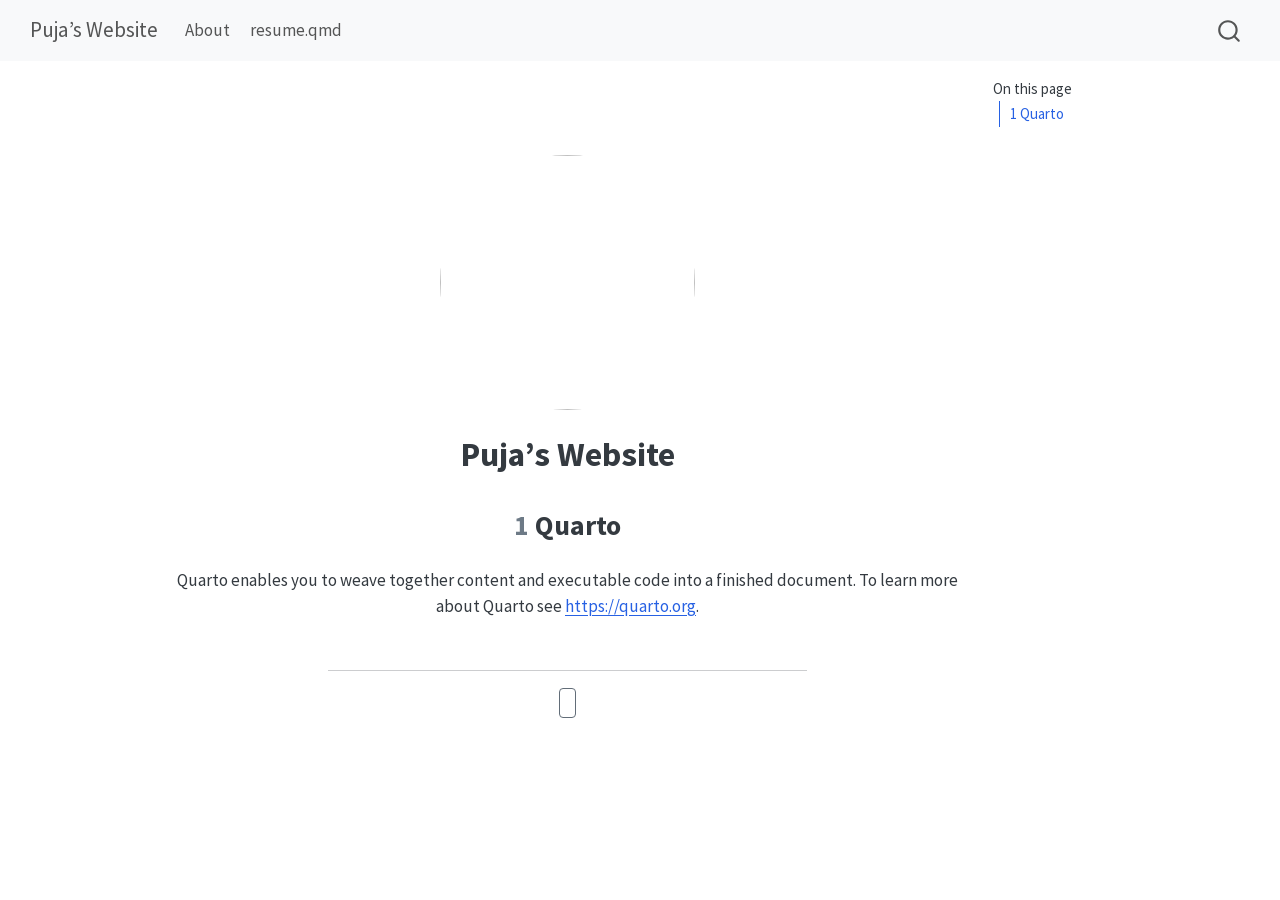
==== docs/Index.html @ b69ad595 "init commit" ====
<!DOCTYPE html>
<html xmlns="http://www.w3.org/1999/xhtml" lang="en" xml:lang="en"><head>

<meta charset="utf-8">
<meta name="generator" content="quarto-1.6.43">

<meta name="viewport" content="width=device-width, initial-scale=1.0, user-scalable=yes">


<title>Puja’s Website</title>
<style>
code{white-space: pre-wrap;}
span.smallcaps{font-variant: small-caps;}
div.columns{display: flex; gap: min(4vw, 1.5em);}
div.column{flex: auto; overflow-x: auto;}
div.hanging-indent{margin-left: 1.5em; text-indent: -1.5em;}
ul.task-list{list-style: none;}
ul.task-list li input[type="checkbox"] {
width: 0.8em;
margin: 0 0.8em 0.2em -1em;  vertical-align: middle;
}
</style>


<script>const headroomChanged = new CustomEvent("quarto-hrChanged", {
  detail: {},
  bubbles: true,
  cancelable: false,
  composed: false,
});

const announceDismiss = () => {
  const annEl = window.document.getElementById("quarto-announcement");
  if (annEl) {
    annEl.remove();

    const annId = annEl.getAttribute("data-announcement-id");
    window.localStorage.setItem(`quarto-announce-${annId}`, "true");
  }
};

const announceRegister = () => {
  const annEl = window.document.getElementById("quarto-announcement");
  if (annEl) {
    const annId = annEl.getAttribute("data-announcement-id");
    const isDismissed =
      window.localStorage.getItem(`quarto-announce-${annId}`) || false;
    if (isDismissed) {
      announceDismiss();
      return;
    } else {
      annEl.classList.remove("hidden");
    }

    const actionEl = annEl.querySelector(".quarto-announcement-action");
    if (actionEl) {
      actionEl.addEventListener("click", function (e) {
        e.preventDefault();
        // Hide the bar immediately
        announceDismiss();
      });
    }
  }
};

window.document.addEventListener("DOMContentLoaded", function () {
  let init = false;

  announceRegister();

  // Manage the back to top button, if one is present.
  let lastScrollTop = window.pageYOffset || document.documentElement.scrollTop;
  const scrollDownBuffer = 5;
  const scrollUpBuffer = 35;
  const btn = document.getElementById("quarto-back-to-top");
  const hideBackToTop = () => {
    btn.style.display = "none";
  };
  const showBackToTop = () => {
    btn.style.display = "inline-block";
  };
  if (btn) {
    window.document.addEventListener(
      "scroll",
      function () {
        const currentScrollTop =
          window.pageYOffset || document.documentElement.scrollTop;

        // Shows and hides the button 'intelligently' as the user scrolls
        if (currentScrollTop - scrollDownBuffer > lastScrollTop) {
          hideBackToTop();
          lastScrollTop = currentScrollTop <= 0 ? 0 : currentScrollTop;
        } else if (currentScrollTop < lastScrollTop - scrollUpBuffer) {
          showBackToTop();
          lastScrollTop = currentScrollTop <= 0 ? 0 : currentScrollTop;
        }

        // Show the button at the bottom, hides it at the top
        if (currentScrollTop <= 0) {
          hideBackToTop();
        } else if (
          window.innerHeight + currentScrollTop >=
          document.body.offsetHeight
        ) {
          showBackToTop();
        }
      },
      false
    );
  }

  function throttle(func, wait) {
    var timeout;
    return function () {
      const context = this;
      const args = arguments;
      const later = function () {
        clearTimeout(timeout);
        timeout = null;
        func.apply(context, args);
      };

      if (!timeout) {
        timeout = setTimeout(later, wait);
      }
    };
  }

  function headerOffset() {
    // Set an offset if there is are fixed top navbar
    const headerEl = window.document.querySelector("header.fixed-top");
    if (headerEl) {
      return headerEl.clientHeight;
    } else {
      return 0;
    }
  }

  function footerOffset() {
    const footerEl = window.document.querySelector("footer.footer");
    if (footerEl) {
      return footerEl.clientHeight;
    } else {
      return 0;
    }
  }

  function dashboardOffset() {
    const dashboardNavEl = window.document.getElementById(
      "quarto-dashboard-header"
    );
    if (dashboardNavEl !== null) {
      return dashboardNavEl.clientHeight;
    } else {
      return 0;
    }
  }

  function updateDocumentOffsetWithoutAnimation() {
    updateDocumentOffset(false);
  }

  function updateDocumentOffset(animated) {
    // set body offset
    const topOffset = headerOffset();
    const bodyOffset = topOffset + footerOffset() + dashboardOffset();
    const bodyEl = window.document.body;
    bodyEl.setAttribute("data-bs-offset", topOffset);
    bodyEl.style.paddingTop = topOffset + "px";

    // deal with sidebar offsets
    const sidebars = window.document.querySelectorAll(
      ".sidebar, .headroom-target"
    );
    sidebars.forEach((sidebar) => {
      if (!animated) {
        sidebar.classList.add("notransition");
        // Remove the no transition class after the animation has time to complete
        setTimeout(function () {
          sidebar.classList.remove("notransition");
        }, 201);
      }

      if (window.Headroom && sidebar.classList.contains("sidebar-unpinned")) {
        sidebar.style.top = "0";
        sidebar.style.maxHeight = "100vh";
      } else {
        sidebar.style.top = topOffset + "px";
        sidebar.style.maxHeight = "calc(100vh - " + topOffset + "px)";
      }
    });

    // allow space for footer
    const mainContainer = window.document.querySelector(".quarto-container");
    if (mainContainer) {
      mainContainer.style.minHeight = "calc(100vh - " + bodyOffset + "px)";
    }

    // link offset
    let linkStyle = window.document.querySelector("#quarto-target-style");
    if (!linkStyle) {
      linkStyle = window.document.createElement("style");
      linkStyle.setAttribute("id", "quarto-target-style");
      window.document.head.appendChild(linkStyle);
    }
    while (linkStyle.firstChild) {
      linkStyle.removeChild(linkStyle.firstChild);
    }
    if (topOffset > 0) {
      linkStyle.appendChild(
        window.document.createTextNode(`
      section:target::before {
        content: "";
        display: block;
        height: ${topOffset}px;
        margin: -${topOffset}px 0 0;
      }`)
      );
    }
    if (init) {
      window.dispatchEvent(headroomChanged);
    }
    init = true;
  }

  // initialize headroom
  var header = window.document.querySelector("#quarto-header");
  if (header && window.Headroom) {
    const headroom = new window.Headroom(header, {
      tolerance: 5,
      onPin: function () {
        const sidebars = window.document.querySelectorAll(
          ".sidebar, .headroom-target"
        );
        sidebars.forEach((sidebar) => {
          sidebar.classList.remove("sidebar-unpinned");
        });
        updateDocumentOffset();
      },
      onUnpin: function () {
        const sidebars = window.document.querySelectorAll(
          ".sidebar, .headroom-target"
        );
        sidebars.forEach((sidebar) => {
          sidebar.classList.add("sidebar-unpinned");
        });
        updateDocumentOffset();
      },
    });
    headroom.init();

    let frozen = false;
    window.quartoToggleHeadroom = function () {
      if (frozen) {
        headroom.unfreeze();
        frozen = false;
      } else {
        headroom.freeze();
        frozen = true;
      }
    };
  }

  window.addEventListener(
    "hashchange",
    function (e) {
      if (
        getComputedStyle(document.documentElement).scrollBehavior !== "smooth"
      ) {
        window.scrollTo(0, window.pageYOffset - headerOffset());
      }
    },
    false
  );

  // Observe size changed for the header
  const headerEl = window.document.querySelector("header.fixed-top");
  if (headerEl && window.ResizeObserver) {
    const observer = new window.ResizeObserver(() => {
      setTimeout(updateDocumentOffsetWithoutAnimation, 0);
    });
    observer.observe(headerEl, {
      attributes: true,
      childList: true,
      characterData: true,
    });
  } else {
    window.addEventListener(
      "resize",
      throttle(updateDocumentOffsetWithoutAnimation, 50)
    );
  }
  setTimeout(updateDocumentOffsetWithoutAnimation, 250);

  // fixup index.html links if we aren't on the filesystem
  if (window.location.protocol !== "file:") {
    const links = window.document.querySelectorAll("a");
    for (let i = 0; i < links.length; i++) {
      if (links[i].href) {
        links[i].dataset.originalHref = links[i].href;
        links[i].href = links[i].href.replace(/\/index\.html/, "/");
      }
    }

    // Fixup any sharing links that require urls
    // Append url to any sharing urls
    const sharingLinks = window.document.querySelectorAll(
      "a.sidebar-tools-main-item, a.quarto-navigation-tool, a.quarto-navbar-tools, a.quarto-navbar-tools-item"
    );
    for (let i = 0; i < sharingLinks.length; i++) {
      const sharingLink = sharingLinks[i];
      const href = sharingLink.getAttribute("href");
      if (href) {
        sharingLink.setAttribute(
          "href",
          href.replace("|url|", window.location.href)
        );
      }
    }

    // Scroll the active navigation item into view, if necessary
    const navSidebar = window.document.querySelector("nav#quarto-sidebar");
    if (navSidebar) {
      // Find the active item
      const activeItem = navSidebar.querySelector("li.sidebar-item a.active");
      if (activeItem) {
        // Wait for the scroll height and height to resolve by observing size changes on the
        // nav element that is scrollable
        const resizeObserver = new ResizeObserver((_entries) => {
          // The bottom of the element
          const elBottom = activeItem.offsetTop;
          const viewBottom = navSidebar.scrollTop + navSidebar.clientHeight;

          // The element height and scroll height are the same, then we are still loading
          if (viewBottom !== navSidebar.scrollHeight) {
            // Determine if the item isn't visible and scroll to it
            if (elBottom >= viewBottom) {
              navSidebar.scrollTop = elBottom;
            }

            // stop observing now since we've completed the scroll
            resizeObserver.unobserve(navSidebar);
          }
        });
        resizeObserver.observe(navSidebar);
      }
    }
  }
});
</script>
<script>/*!
 * headroom.js v0.12.0 - Give your page some headroom. Hide your header until you need it
 * Copyright (c) 2020 Nick Williams - http://wicky.nillia.ms/headroom.js
 * License: MIT
 */

!function(t,n){"object"==typeof exports&&"undefined"!=typeof module?module.exports=n():"function"==typeof define&&define.amd?define(n):(t=t||self).Headroom=n()}(this,function(){"use strict";function t(){return"undefined"!=typeof window}function d(t){return function(t){return t&&t.document&&function(t){return 9===t.nodeType}(t.document)}(t)?function(t){var n=t.document,o=n.body,s=n.documentElement;return{scrollHeight:function(){return Math.max(o.scrollHeight,s.scrollHeight,o.offsetHeight,s.offsetHeight,o.clientHeight,s.clientHeight)},height:function(){return t.innerHeight||s.clientHeight||o.clientHeight},scrollY:function(){return void 0!==t.pageYOffset?t.pageYOffset:(s||o.parentNode||o).scrollTop}}}(t):function(t){return{scrollHeight:function(){return Math.max(t.scrollHeight,t.offsetHeight,t.clientHeight)},height:function(){return Math.max(t.offsetHeight,t.clientHeight)},scrollY:function(){return t.scrollTop}}}(t)}function n(t,s,e){var n,o=function(){var n=!1;try{var t={get passive(){n=!0}};window.addEventListener("test",t,t),window.removeEventListener("test",t,t)}catch(t){n=!1}return n}(),i=!1,r=d(t),l=r.scrollY(),a={};function c(){var t=Math.round(r.scrollY()),n=r.height(),o=r.scrollHeight();a.scrollY=t,a.lastScrollY=l,a.direction=l<t?"down":"up",a.distance=Math.abs(t-l),a.isOutOfBounds=t<0||o<t+n,a.top=t<=s.offset[a.direction],a.bottom=o<=t+n,a.toleranceExceeded=a.distance>s.tolerance[a.direction],e(a),l=t,i=!1}function h(){i||(i=!0,n=requestAnimationFrame(c))}var u=!!o&&{passive:!0,capture:!1};return t.addEventListener("scroll",h,u),c(),{destroy:function(){cancelAnimationFrame(n),t.removeEventListener("scroll",h,u)}}}function o(t){return t===Object(t)?t:{down:t,up:t}}function s(t,n){n=n||{},Object.assign(this,s.options,n),this.classes=Object.assign({},s.options.classes,n.classes),this.elem=t,this.tolerance=o(this.tolerance),this.offset=o(this.offset),this.initialised=!1,this.frozen=!1}return s.prototype={constructor:s,init:function(){return s.cutsTheMustard&&!this.initialised&&(this.addClass("initial"),this.initialised=!0,setTimeout(function(t){t.scrollTracker=n(t.scroller,{offset:t.offset,tolerance:t.tolerance},t.update.bind(t))},100,this)),this},destroy:function(){this.initialised=!1,Object.keys(this.classes).forEach(this.removeClass,this),this.scrollTracker.destroy()},unpin:function(){!this.hasClass("pinned")&&this.hasClass("unpinned")||(this.addClass("unpinned"),this.removeClass("pinned"),this.onUnpin&&this.onUnpin.call(this))},pin:function(){this.hasClass("unpinned")&&(this.addClass("pinned"),this.removeClass("unpinned"),this.onPin&&this.onPin.call(this))},freeze:function(){this.frozen=!0,this.addClass("frozen")},unfreeze:function(){this.frozen=!1,this.removeClass("frozen")},top:function(){this.hasClass("top")||(this.addClass("top"),this.removeClass("notTop"),this.onTop&&this.onTop.call(this))},notTop:function(){this.hasClass("notTop")||(this.addClass("notTop"),this.removeClass("top"),this.onNotTop&&this.onNotTop.call(this))},bottom:function(){this.hasClass("bottom")||(this.addClass("bottom"),this.removeClass("notBottom"),this.onBottom&&this.onBottom.call(this))},notBottom:function(){this.hasClass("notBottom")||(this.addClass("notBottom"),this.removeClass("bottom"),this.onNotBottom&&this.onNotBottom.call(this))},shouldUnpin:function(t){return"down"===t.direction&&!t.top&&t.toleranceExceeded},shouldPin:function(t){return"up"===t.direction&&t.toleranceExceeded||t.top},addClass:function(t){this.elem.classList.add.apply(this.elem.classList,this.classes[t].split(" "))},removeClass:function(t){this.elem.classList.remove.apply(this.elem.classList,this.classes[t].split(" "))},hasClass:function(t){return this.classes[t].split(" ").every(function(t){return this.classList.contains(t)},this.elem)},update:function(t){t.isOutOfBounds||!0!==this.frozen&&(t.top?this.top():this.notTop(),t.bottom?this.bottom():this.notBottom(),this.shouldUnpin(t)?this.unpin():this.shouldPin(t)&&this.pin())}},s.options={tolerance:{up:0,down:0},offset:0,scroller:t()?window:null,classes:{frozen:"headroom--frozen",pinned:"headroom--pinned",unpinned:"headroom--unpinned",top:"headroom--top",notTop:"headroom--not-top",bottom:"headroom--bottom",notBottom:"headroom--not-bottom",initial:"headroom"}},s.cutsTheMustard=!!(t()&&function(){}.bind&&"classList"in document.documentElement&&Object.assign&&Object.keys&&requestAnimationFrame),s});
</script>
<script>/*!
 * clipboard.js v2.0.11
 * https://clipboardjs.com/
 *
 * Licensed MIT © Zeno Rocha
 */
!function(t,e){"object"==typeof exports&&"object"==typeof module?module.exports=e():"function"==typeof define&&define.amd?define([],e):"object"==typeof exports?exports.ClipboardJS=e():t.ClipboardJS=e()}(this,function(){return n={686:function(t,e,n){"use strict";n.d(e,{default:function(){return b}});var e=n(279),i=n.n(e),e=n(370),u=n.n(e),e=n(817),r=n.n(e);function c(t){try{return document.execCommand(t)}catch(t){return}}var a=function(t){t=r()(t);return c("cut"),t};function o(t,e){var n,o,t=(n=t,o="rtl"===document.documentElement.getAttribute("dir"),(t=document.createElement("textarea")).style.fontSize="12pt",t.style.border="0",t.style.padding="0",t.style.margin="0",t.style.position="absolute",t.style[o?"right":"left"]="-9999px",o=window.pageYOffset||document.documentElement.scrollTop,t.style.top="".concat(o,"px"),t.setAttribute("readonly",""),t.value=n,t);return e.container.appendChild(t),e=r()(t),c("copy"),t.remove(),e}var f=function(t){var e=1<arguments.length&&void 0!==arguments[1]?arguments[1]:{container:document.body},n="";return"string"==typeof t?n=o(t,e):t instanceof HTMLInputElement&&!["text","search","url","tel","password"].includes(null==t?void 0:t.type)?n=o(t.value,e):(n=r()(t),c("copy")),n};function l(t){return(l="function"==typeof Symbol&&"symbol"==typeof Symbol.iterator?function(t){return typeof t}:function(t){return t&&"function"==typeof Symbol&&t.constructor===Symbol&&t!==Symbol.prototype?"symbol":typeof t})(t)}var s=function(){var t=0<arguments.length&&void 0!==arguments[0]?arguments[0]:{},e=t.action,n=void 0===e?"copy":e,o=t.container,e=t.target,t=t.text;if("copy"!==n&&"cut"!==n)throw new Error('Invalid "action" value, use either "copy" or "cut"');if(void 0!==e){if(!e||"object"!==l(e)||1!==e.nodeType)throw new Error('Invalid "target" value, use a valid Element');if("copy"===n&&e.hasAttribute("disabled"))throw new Error('Invalid "target" attribute. Please use "readonly" instead of "disabled" attribute');if("cut"===n&&(e.hasAttribute("readonly")||e.hasAttribute("disabled")))throw new Error('Invalid "target" attribute. You can\'t cut text from elements with "readonly" or "disabled" attributes')}return t?f(t,{container:o}):e?"cut"===n?a(e):f(e,{container:o}):void 0};function p(t){return(p="function"==typeof Symbol&&"symbol"==typeof Symbol.iterator?function(t){return typeof t}:function(t){return t&&"function"==typeof Symbol&&t.constructor===Symbol&&t!==Symbol.prototype?"symbol":typeof t})(t)}function d(t,e){for(var n=0;n<e.length;n++){var o=e[n];o.enumerable=o.enumerable||!1,o.configurable=!0,"value"in o&&(o.writable=!0),Object.defineProperty(t,o.key,o)}}function y(t,e){return(y=Object.setPrototypeOf||function(t,e){return t.__proto__=e,t})(t,e)}function h(n){var o=function(){if("undefined"==typeof Reflect||!Reflect.construct)return!1;if(Reflect.construct.sham)return!1;if("function"==typeof Proxy)return!0;try{return Date.prototype.toString.call(Reflect.construct(Date,[],function(){})),!0}catch(t){return!1}}();return function(){var t,e=v(n);return t=o?(t=v(this).constructor,Reflect.construct(e,arguments,t)):e.apply(this,arguments),e=this,!(t=t)||"object"!==p(t)&&"function"!=typeof t?function(t){if(void 0!==t)return t;throw new ReferenceError("this hasn't been initialised - super() hasn't been called")}(e):t}}function v(t){return(v=Object.setPrototypeOf?Object.getPrototypeOf:function(t){return t.__proto__||Object.getPrototypeOf(t)})(t)}function m(t,e){t="data-clipboard-".concat(t);if(e.hasAttribute(t))return e.getAttribute(t)}var b=function(){!function(t,e){if("function"!=typeof e&&null!==e)throw new TypeError("Super expression must either be null or a function");t.prototype=Object.create(e&&e.prototype,{constructor:{value:t,writable:!0,configurable:!0}}),e&&y(t,e)}(r,i());var t,e,n,o=h(r);function r(t,e){var n;return function(t){if(!(t instanceof r))throw new TypeError("Cannot call a class as a function")}(this),(n=o.call(this)).resolveOptions(e),n.listenClick(t),n}return t=r,n=[{key:"copy",value:function(t){var e=1<arguments.length&&void 0!==arguments[1]?arguments[1]:{container:document.body};return f(t,e)}},{key:"cut",value:function(t){return a(t)}},{key:"isSupported",value:function(){var t=0<arguments.length&&void 0!==arguments[0]?arguments[0]:["copy","cut"],t="string"==typeof t?[t]:t,e=!!document.queryCommandSupported;return t.forEach(function(t){e=e&&!!document.queryCommandSupported(t)}),e}}],(e=[{key:"resolveOptions",value:function(){var t=0<arguments.length&&void 0!==arguments[0]?arguments[0]:{};this.action="function"==typeof t.action?t.action:this.defaultAction,this.target="function"==typeof t.target?t.target:this.defaultTarget,this.text="function"==typeof t.text?t.text:this.defaultText,this.container="object"===p(t.container)?t.container:document.body}},{key:"listenClick",value:function(t){var e=this;this.listener=u()(t,"click",function(t){return e.onClick(t)})}},{key:"onClick",value:function(t){var e=t.delegateTarget||t.currentTarget,n=this.action(e)||"copy",t=s({action:n,container:this.container,target:this.target(e),text:this.text(e)});this.emit(t?"success":"error",{action:n,text:t,trigger:e,clearSelection:function(){e&&e.focus(),window.getSelection().removeAllRanges()}})}},{key:"defaultAction",value:function(t){return m("action",t)}},{key:"defaultTarget",value:function(t){t=m("target",t);if(t)return document.querySelector(t)}},{key:"defaultText",value:function(t){return m("text",t)}},{key:"destroy",value:function(){this.listener.destroy()}}])&&d(t.prototype,e),n&&d(t,n),r}()},828:function(t){var e;"undefined"==typeof Element||Element.prototype.matches||((e=Element.prototype).matches=e.matchesSelector||e.mozMatchesSelector||e.msMatchesSelector||e.oMatchesSelector||e.webkitMatchesSelector),t.exports=function(t,e){for(;t&&9!==t.nodeType;){if("function"==typeof t.matches&&t.matches(e))return t;t=t.parentNode}}},438:function(t,e,n){var u=n(828);function i(t,e,n,o,r){var i=function(e,n,t,o){return function(t){t.delegateTarget=u(t.target,n),t.delegateTarget&&o.call(e,t)}}.apply(this,arguments);return t.addEventListener(n,i,r),{destroy:function(){t.removeEventListener(n,i,r)}}}t.exports=function(t,e,n,o,r){return"function"==typeof t.addEventListener?i.apply(null,arguments):"function"==typeof n?i.bind(null,document).apply(null,arguments):("string"==typeof t&&(t=document.querySelectorAll(t)),Array.prototype.map.call(t,function(t){return i(t,e,n,o,r)}))}},879:function(t,n){n.node=function(t){return void 0!==t&&t instanceof HTMLElement&&1===t.nodeType},n.nodeList=function(t){var e=Object.prototype.toString.call(t);return void 0!==t&&("[object NodeList]"===e||"[object HTMLCollection]"===e)&&"length"in t&&(0===t.length||n.node(t[0]))},n.string=function(t){return"string"==typeof t||t instanceof String},n.fn=function(t){return"[object Function]"===Object.prototype.toString.call(t)}},370:function(t,e,n){var f=n(879),l=n(438);t.exports=function(t,e,n){if(!t&&!e&&!n)throw new Error("Missing required arguments");if(!f.string(e))throw new TypeError("Second argument must be a String");if(!f.fn(n))throw new TypeError("Third argument must be a Function");if(f.node(t))return c=e,a=n,(u=t).addEventListener(c,a),{destroy:function(){u.removeEventListener(c,a)}};if(f.nodeList(t))return o=t,r=e,i=n,Array.prototype.forEach.call(o,function(t){t.addEventListener(r,i)}),{destroy:function(){Array.prototype.forEach.call(o,function(t){t.removeEventListener(r,i)})}};if(f.string(t))return t=t,e=e,n=n,l(document.body,t,e,n);throw new TypeError("First argument must be a String, HTMLElement, HTMLCollection, or NodeList");var o,r,i,u,c,a}},817:function(t){t.exports=function(t){var e,n="SELECT"===t.nodeName?(t.focus(),t.value):"INPUT"===t.nodeName||"TEXTAREA"===t.nodeName?((e=t.hasAttribute("readonly"))||t.setAttribute("readonly",""),t.select(),t.setSelectionRange(0,t.value.length),e||t.removeAttribute("readonly"),t.value):(t.hasAttribute("contenteditable")&&t.focus(),n=window.getSelection(),(e=document.createRange()).selectNodeContents(t),n.removeAllRanges(),n.addRange(e),n.toString());return n}},279:function(t){function e(){}e.prototype={on:function(t,e,n){var o=this.e||(this.e={});return(o[t]||(o[t]=[])).push({fn:e,ctx:n}),this},once:function(t,e,n){var o=this;function r(){o.off(t,r),e.apply(n,arguments)}return r._=e,this.on(t,r,n)},emit:function(t){for(var e=[].slice.call(arguments,1),n=((this.e||(this.e={}))[t]||[]).slice(),o=0,r=n.length;o<r;o++)n[o].fn.apply(n[o].ctx,e);return this},off:function(t,e){var n=this.e||(this.e={}),o=n[t],r=[];if(o&&e)for(var i=0,u=o.length;i<u;i++)o[i].fn!==e&&o[i].fn._!==e&&r.push(o[i]);return r.length?n[t]=r:delete n[t],this}},t.exports=e,t.exports.TinyEmitter=e}},r={},o.n=function(t){var e=t&&t.__esModule?function(){return t.default}:function(){return t};return o.d(e,{a:e}),e},o.d=function(t,e){for(var n in e)o.o(e,n)&&!o.o(t,n)&&Object.defineProperty(t,n,{enumerable:!0,get:e[n]})},o.o=function(t,e){return Object.prototype.hasOwnProperty.call(t,e)},o(686).default;function o(t){if(r[t])return r[t].exports;var e=r[t]={exports:{}};return n[t](e,e.exports,o),e.exports}var n,r});</script>
<script>/*! @algolia/autocomplete-js 1.11.1 | MIT License | © Algolia, Inc. and contributors | https://github.com/algolia/autocomplete */
!function(e,t){"object"==typeof exports&&"undefined"!=typeof module?t(exports):"function"==typeof define&&define.amd?define(["exports"],t):t((e="undefined"!=typeof globalThis?globalThis:e||self)["@algolia/autocomplete-js"]={})}(this,(function(e){"use strict";function t(e,t){var n=Object.keys(e);if(Object.getOwnPropertySymbols){var r=Object.getOwnPropertySymbols(e);t&&(r=r.filter((function(t){return Object.getOwnPropertyDescriptor(e,t).enumerable}))),n.push.apply(n,r)}return n}function n(e){for(var n=1;n<arguments.length;n++){var r=null!=arguments[n]?arguments[n]:{};n%2?t(Object(r),!0).forEach((function(t){o(e,t,r[t])})):Object.getOwnPropertyDescriptors?Object.defineProperties(e,Object.getOwnPropertyDescriptors(r)):t(Object(r)).forEach((function(t){Object.defineProperty(e,t,Object.getOwnPropertyDescriptor(r,t))}))}return e}function r(e){return r="function"==typeof Symbol&&"symbol"==typeof Symbol.iterator?function(e){return typeof e}:function(e){return e&&"function"==typeof Symbol&&e.constructor===Symbol&&e!==Symbol.prototype?"symbol":typeof e},r(e)}function o(e,t,n){return(t=function(e){var t=function(e,t){if("object"!=typeof e||null===e)return e;var n=e[Symbol.toPrimitive];if(void 0!==n){var r=n.call(e,t||"default");if("object"!=typeof r)return r;throw new TypeError("@@toPrimitive must return a primitive value.")}return("string"===t?String:Number)(e)}(e,"string");return"symbol"==typeof t?t:String(t)}(t))in e?Object.defineProperty(e,t,{value:n,enumerable:!0,configurable:!0,writable:!0}):e[t]=n,e}function i(){return i=Object.assign?Object.assign.bind():function(e){for(var t=1;t<arguments.length;t++){var n=arguments[t];for(var r in n)Object.prototype.hasOwnProperty.call(n,r)&&(e[r]=n[r])}return e},i.apply(this,arguments)}function u(e,t){if(null==e)return{};var n,r,o=function(e,t){if(null==e)return{};var n,r,o={},i=Object.keys(e);for(r=0;r<i.length;r++)n=i[r],t.indexOf(n)>=0||(o[n]=e[n]);return o}(e,t);if(Object.getOwnPropertySymbols){var i=Object.getOwnPropertySymbols(e);for(r=0;r<i.length;r++)n=i[r],t.indexOf(n)>=0||Object.prototype.propertyIsEnumerable.call(e,n)&&(o[n]=e[n])}return o}function a(e,t){return function(e){if(Array.isArray(e))return e}(e)||function(e,t){var n=null==e?null:"undefined"!=typeof Symbol&&e[Symbol.iterator]||e["@@iterator"];if(null!=n){var r,o,i,u,a=[],l=!0,c=!1;try{if(i=(n=n.call(e)).next,0===t){if(Object(n)!==n)return;l=!1}else for(;!(l=(r=i.call(n)).done)&&(a.push(r.value),a.length!==t);l=!0);}catch(e){c=!0,o=e}finally{try{if(!l&&null!=n.return&&(u=n.return(),Object(u)!==u))return}finally{if(c)throw o}}return a}}(e,t)||c(e,t)||function(){throw new TypeError("Invalid attempt to destructure non-iterable instance.\nIn order to be iterable, non-array objects must have a [Symbol.iterator]() method.")}()}function l(e){return function(e){if(Array.isArray(e))return s(e)}(e)||function(e){if("undefined"!=typeof Symbol&&null!=e[Symbol.iterator]||null!=e["@@iterator"])return Array.from(e)}(e)||c(e)||function(){throw new TypeError("Invalid attempt to spread non-iterable instance.\nIn order to be iterable, non-array objects must have a [Symbol.iterator]() method.")}()}function c(e,t){if(e){if("string"==typeof e)return s(e,t);var n=Object.prototype.toString.call(e).slice(8,-1);return"Object"===n&&e.constructor&&(n=e.constructor.name),"Map"===n||"Set"===n?Array.from(e):"Arguments"===n||/^(?:Ui|I)nt(?:8|16|32)(?:Clamped)?Array$/.test(n)?s(e,t):void 0}}function s(e,t){(null==t||t>e.length)&&(t=e.length);for(var n=0,r=new Array(t);n<t;n++)r[n]=e[n];return r}function f(e){return{current:e}}function p(e,t){var n=void 0;return function(){for(var r=arguments.length,o=new Array(r),i=0;i<r;i++)o[i]=arguments[i];n&&clearTimeout(n),n=setTimeout((function(){return e.apply(void 0,o)}),t)}}function m(e){return e.reduce((function(e,t){return e.concat(t)}),[])}var v=0;function d(){return"autocomplete-".concat(v++)}function y(e,t){return t.reduce((function(e,t){return e&&e[t]}),e)}function b(e){return 0===e.collections.length?0:e.collections.reduce((function(e,t){return e+t.items.length}),0)}function g(e){return e!==Object(e)}function h(e,t){if(e===t)return!0;if(g(e)||g(t)||"function"==typeof e||"function"==typeof t)return e===t;if(Object.keys(e).length!==Object.keys(t).length)return!1;for(var n=0,r=Object.keys(e);n<r.length;n++){var o=r[n];if(!(o in t))return!1;if(!h(e[o],t[o]))return!1}return!0}var O=function(){};var _="1.11.1",S=[{segment:"autocomplete-core",version:_}];function j(e){var t=e.item,n=e.items,r=void 0===n?[]:n;return{index:t.__autocomplete_indexName,items:[t],positions:[1+r.findIndex((function(e){return e.objectID===t.objectID}))],queryID:t.__autocomplete_queryID,algoliaSource:["autocomplete"]}}function P(e,t){return function(e){if(Array.isArray(e))return e}(e)||function(e,t){var n=null==e?null:"undefined"!=typeof Symbol&&e[Symbol.iterator]||e["@@iterator"];if(null!=n){var r,o,i,u,a=[],l=!0,c=!1;try{if(i=(n=n.call(e)).next,0===t){if(Object(n)!==n)return;l=!1}else for(;!(l=(r=i.call(n)).done)&&(a.push(r.value),a.length!==t);l=!0);}catch(e){c=!0,o=e}finally{try{if(!l&&null!=n.return&&(u=n.return(),Object(u)!==u))return}finally{if(c)throw o}}return a}}(e,t)||function(e,t){if(!e)return;if("string"==typeof e)return w(e,t);var n=Object.prototype.toString.call(e).slice(8,-1);"Object"===n&&e.constructor&&(n=e.constructor.name);if("Map"===n||"Set"===n)return Array.from(e);if("Arguments"===n||/^(?:Ui|I)nt(?:8|16|32)(?:Clamped)?Array$/.test(n))return w(e,t)}(e,t)||function(){throw new TypeError("Invalid attempt to destructure non-iterable instance.\nIn order to be iterable, non-array objects must have a [Symbol.iterator]() method.")}()}function w(e,t){(null==t||t>e.length)&&(t=e.length);for(var n=0,r=new Array(t);n<t;n++)r[n]=e[n];return r}var I=["items"],A=["items"];function E(e){return E="function"==typeof Symbol&&"symbol"==typeof Symbol.iterator?function(e){return typeof e}:function(e){return e&&"function"==typeof Symbol&&e.constructor===Symbol&&e!==Symbol.prototype?"symbol":typeof e},E(e)}function D(e){return function(e){if(Array.isArray(e))return C(e)}(e)||function(e){if("undefined"!=typeof Symbol&&null!=e[Symbol.iterator]||null!=e["@@iterator"])return Array.from(e)}(e)||function(e,t){if(!e)return;if("string"==typeof e)return C(e,t);var n=Object.prototype.toString.call(e).slice(8,-1);"Object"===n&&e.constructor&&(n=e.constructor.name);if("Map"===n||"Set"===n)return Array.from(e);if("Arguments"===n||/^(?:Ui|I)nt(?:8|16|32)(?:Clamped)?Array$/.test(n))return C(e,t)}(e)||function(){throw new TypeError("Invalid attempt to spread non-iterable instance.\nIn order to be iterable, non-array objects must have a [Symbol.iterator]() method.")}()}function C(e,t){(null==t||t>e.length)&&(t=e.length);for(var n=0,r=new Array(t);n<t;n++)r[n]=e[n];return r}function k(e,t){if(null==e)return{};var n,r,o=function(e,t){if(null==e)return{};var n,r,o={},i=Object.keys(e);for(r=0;r<i.length;r++)n=i[r],t.indexOf(n)>=0||(o[n]=e[n]);return o}(e,t);if(Object.getOwnPropertySymbols){var i=Object.getOwnPropertySymbols(e);for(r=0;r<i.length;r++)n=i[r],t.indexOf(n)>=0||Object.prototype.propertyIsEnumerable.call(e,n)&&(o[n]=e[n])}return o}function x(e,t){var n=Object.keys(e);if(Object.getOwnPropertySymbols){var r=Object.getOwnPropertySymbols(e);t&&(r=r.filter((function(t){return Object.getOwnPropertyDescriptor(e,t).enumerable}))),n.push.apply(n,r)}return n}function N(e){for(var t=1;t<arguments.length;t++){var n=null!=arguments[t]?arguments[t]:{};t%2?x(Object(n),!0).forEach((function(t){T(e,t,n[t])})):Object.getOwnPropertyDescriptors?Object.defineProperties(e,Object.getOwnPropertyDescriptors(n)):x(Object(n)).forEach((function(t){Object.defineProperty(e,t,Object.getOwnPropertyDescriptor(n,t))}))}return e}function T(e,t,n){return(t=function(e){var t=function(e,t){if("object"!==E(e)||null===e)return e;var n=e[Symbol.toPrimitive];if(void 0!==n){var r=n.call(e,t||"default");if("object"!==E(r))return r;throw new TypeError("@@toPrimitive must return a primitive value.")}return("string"===t?String:Number)(e)}(e,"string");return"symbol"===E(t)?t:String(t)}(t))in e?Object.defineProperty(e,t,{value:n,enumerable:!0,configurable:!0,writable:!0}):e[t]=n,e}function q(e){for(var t=arguments.length>1&&void 0!==arguments[1]?arguments[1]:20,n=[],r=0;r<e.objectIDs.length;r+=t)n.push(N(N({},e),{},{objectIDs:e.objectIDs.slice(r,r+t)}));return n}function B(e){return e.map((function(e){var t=e.items,n=k(e,I);return N(N({},n),{},{objectIDs:(null==t?void 0:t.map((function(e){return e.objectID})))||n.objectIDs})}))}function R(e){var t,n,r,o=(t=P((e.version||"").split(".").map(Number),2),n=t[0],r=t[1],n>=3||2===n&&r>=4||1===n&&r>=10);function i(t,n,r){if(o&&void 0!==r){var i=r[0].__autocomplete_algoliaCredentials,u={"X-Algolia-Application-Id":i.appId,"X-Algolia-API-Key":i.apiKey};e.apply(void 0,[t].concat(D(n),[{headers:u}]))}else e.apply(void 0,[t].concat(D(n)))}return{init:function(t,n){e("init",{appId:t,apiKey:n})},setUserToken:function(t){e("setUserToken",t)},clickedObjectIDsAfterSearch:function(){for(var e=arguments.length,t=new Array(e),n=0;n<e;n++)t[n]=arguments[n];t.length>0&&i("clickedObjectIDsAfterSearch",B(t),t[0].items)},clickedObjectIDs:function(){for(var e=arguments.length,t=new Array(e),n=0;n<e;n++)t[n]=arguments[n];t.length>0&&i("clickedObjectIDs",B(t),t[0].items)},clickedFilters:function(){for(var t=arguments.length,n=new Array(t),r=0;r<t;r++)n[r]=arguments[r];n.length>0&&e.apply(void 0,["clickedFilters"].concat(n))},convertedObjectIDsAfterSearch:function(){for(var e=arguments.length,t=new Array(e),n=0;n<e;n++)t[n]=arguments[n];t.length>0&&i("convertedObjectIDsAfterSearch",B(t),t[0].items)},convertedObjectIDs:function(){for(var e=arguments.length,t=new Array(e),n=0;n<e;n++)t[n]=arguments[n];t.length>0&&i("convertedObjectIDs",B(t),t[0].items)},convertedFilters:function(){for(var t=arguments.length,n=new Array(t),r=0;r<t;r++)n[r]=arguments[r];n.length>0&&e.apply(void 0,["convertedFilters"].concat(n))},viewedObjectIDs:function(){for(var e=arguments.length,t=new Array(e),n=0;n<e;n++)t[n]=arguments[n];t.length>0&&t.reduce((function(e,t){var n=t.items,r=k(t,A);return[].concat(D(e),D(q(N(N({},r),{},{objectIDs:(null==n?void 0:n.map((function(e){return e.objectID})))||r.objectIDs})).map((function(e){return{items:n,payload:e}}))))}),[]).forEach((function(e){var t=e.items;return i("viewedObjectIDs",[e.payload],t)}))},viewedFilters:function(){for(var t=arguments.length,n=new Array(t),r=0;r<t;r++)n[r]=arguments[r];n.length>0&&e.apply(void 0,["viewedFilters"].concat(n))}}}function F(e){var t=e.items.reduce((function(e,t){var n;return e[t.__autocomplete_indexName]=(null!==(n=e[t.__autocomplete_indexName])&&void 0!==n?n:[]).concat(t),e}),{});return Object.keys(t).map((function(e){return{index:e,items:t[e],algoliaSource:["autocomplete"]}}))}function L(e){return e.objectID&&e.__autocomplete_indexName&&e.__autocomplete_queryID}function U(e){return U="function"==typeof Symbol&&"symbol"==typeof Symbol.iterator?function(e){return typeof e}:function(e){return e&&"function"==typeof Symbol&&e.constructor===Symbol&&e!==Symbol.prototype?"symbol":typeof e},U(e)}function M(e){return function(e){if(Array.isArray(e))return H(e)}(e)||function(e){if("undefined"!=typeof Symbol&&null!=e[Symbol.iterator]||null!=e["@@iterator"])return Array.from(e)}(e)||function(e,t){if(!e)return;if("string"==typeof e)return H(e,t);var n=Object.prototype.toString.call(e).slice(8,-1);"Object"===n&&e.constructor&&(n=e.constructor.name);if("Map"===n||"Set"===n)return Array.from(e);if("Arguments"===n||/^(?:Ui|I)nt(?:8|16|32)(?:Clamped)?Array$/.test(n))return H(e,t)}(e)||function(){throw new TypeError("Invalid attempt to spread non-iterable instance.\nIn order to be iterable, non-array objects must have a [Symbol.iterator]() method.")}()}function H(e,t){(null==t||t>e.length)&&(t=e.length);for(var n=0,r=new Array(t);n<t;n++)r[n]=e[n];return r}function V(e,t){var n=Object.keys(e);if(Object.getOwnPropertySymbols){var r=Object.getOwnPropertySymbols(e);t&&(r=r.filter((function(t){return Object.getOwnPropertyDescriptor(e,t).enumerable}))),n.push.apply(n,r)}return n}function W(e){for(var t=1;t<arguments.length;t++){var n=null!=arguments[t]?arguments[t]:{};t%2?V(Object(n),!0).forEach((function(t){K(e,t,n[t])})):Object.getOwnPropertyDescriptors?Object.defineProperties(e,Object.getOwnPropertyDescriptors(n)):V(Object(n)).forEach((function(t){Object.defineProperty(e,t,Object.getOwnPropertyDescriptor(n,t))}))}return e}function K(e,t,n){return(t=function(e){var t=function(e,t){if("object"!==U(e)||null===e)return e;var n=e[Symbol.toPrimitive];if(void 0!==n){var r=n.call(e,t||"default");if("object"!==U(r))return r;throw new TypeError("@@toPrimitive must return a primitive value.")}return("string"===t?String:Number)(e)}(e,"string");return"symbol"===U(t)?t:String(t)}(t))in e?Object.defineProperty(e,t,{value:n,enumerable:!0,configurable:!0,writable:!0}):e[t]=n,e}var Q="2.6.0",$="https://cdn.jsdelivr.net/npm/search-insights@".concat(Q,"/dist/search-insights.min.js"),z=p((function(e){var t=e.onItemsChange,n=e.items,r=e.insights,o=e.state;t({insights:r,insightsEvents:F({items:n}).map((function(e){return W({eventName:"Items Viewed"},e)})),state:o})}),400);function G(e){var t=function(e){return W({onItemsChange:function(e){var t=e.insights,n=e.insightsEvents;t.viewedObjectIDs.apply(t,M(n.map((function(e){return W(W({},e),{},{algoliaSource:[].concat(M(e.algoliaSource||[]),["autocomplete-internal"])})}))))},onSelect:function(e){var t=e.insights,n=e.insightsEvents;t.clickedObjectIDsAfterSearch.apply(t,M(n.map((function(e){return W(W({},e),{},{algoliaSource:[].concat(M(e.algoliaSource||[]),["autocomplete-internal"])})}))))},onActive:O},e)}(e),n=t.insightsClient,r=t.onItemsChange,o=t.onSelect,i=t.onActive,u=n;n||function(e){if("undefined"!=typeof window)e({window:window})}((function(e){var t=e.window,n=t.AlgoliaAnalyticsObject||"aa";"string"==typeof n&&(u=t[n]),u||(t.AlgoliaAnalyticsObject=n,t[n]||(t[n]=function(){t[n].queue||(t[n].queue=[]);for(var e=arguments.length,r=new Array(e),o=0;o<e;o++)r[o]=arguments[o];t[n].queue.push(r)}),t[n].version=Q,u=t[n],function(e){var t="[Autocomplete]: Could not load search-insights.js. Please load it manually following https://alg.li/insights-autocomplete";try{var n=e.document.createElement("script");n.async=!0,n.src=$,n.onerror=function(){console.error(t)},document.body.appendChild(n)}catch(e){console.error(t)}}(t))}));var a=R(u),l=f([]),c=p((function(e){var t=e.state;if(t.isOpen){var n=t.collections.reduce((function(e,t){return[].concat(M(e),M(t.items))}),[]).filter(L);h(l.current.map((function(e){return e.objectID})),n.map((function(e){return e.objectID})))||(l.current=n,n.length>0&&z({onItemsChange:r,items:n,insights:a,state:t}))}}),0);return{name:"aa.algoliaInsightsPlugin",subscribe:function(e){var t=e.setContext,n=e.onSelect,r=e.onActive;function l(e){t({algoliaInsightsPlugin:{__algoliaSearchParameters:W({clickAnalytics:!0},e?{userToken:e}:{}),insights:a}})}u("addAlgoliaAgent","insights-plugin"),l(),u("onUserTokenChange",l),u("getUserToken",null,(function(e,t){l(t)})),n((function(e){var t=e.item,n=e.state,r=e.event,i=e.source;L(t)&&o({state:n,event:r,insights:a,item:t,insightsEvents:[W({eventName:"Item Selected"},j({item:t,items:i.getItems().filter(L)}))]})})),r((function(e){var t=e.item,n=e.source,r=e.state,o=e.event;L(t)&&i({state:r,event:o,insights:a,item:t,insightsEvents:[W({eventName:"Item Active"},j({item:t,items:n.getItems().filter(L)}))]})}))},onStateChange:function(e){var t=e.state;c({state:t})},__autocomplete_pluginOptions:e}}function J(e,t){var n=t;return{then:function(t,r){return J(e.then(Y(t,n,e),Y(r,n,e)),n)},catch:function(t){return J(e.catch(Y(t,n,e)),n)},finally:function(t){return t&&n.onCancelList.push(t),J(e.finally(Y(t&&function(){return n.onCancelList=[],t()},n,e)),n)},cancel:function(){n.isCanceled=!0;var e=n.onCancelList;n.onCancelList=[],e.forEach((function(e){e()}))},isCanceled:function(){return!0===n.isCanceled}}}function X(e){return J(e,{isCanceled:!1,onCancelList:[]})}function Y(e,t,n){return e?function(n){return t.isCanceled?n:e(n)}:n}function Z(e,t,n,r){if(!n)return null;if(e<0&&(null===t||null!==r&&0===t))return n+e;var o=(null===t?-1:t)+e;return o<=-1||o>=n?null===r?null:0:o}function ee(e,t){var n=Object.keys(e);if(Object.getOwnPropertySymbols){var r=Object.getOwnPropertySymbols(e);t&&(r=r.filter((function(t){return Object.getOwnPropertyDescriptor(e,t).enumerable}))),n.push.apply(n,r)}return n}function te(e){for(var t=1;t<arguments.length;t++){var n=null!=arguments[t]?arguments[t]:{};t%2?ee(Object(n),!0).forEach((function(t){ne(e,t,n[t])})):Object.getOwnPropertyDescriptors?Object.defineProperties(e,Object.getOwnPropertyDescriptors(n)):ee(Object(n)).forEach((function(t){Object.defineProperty(e,t,Object.getOwnPropertyDescriptor(n,t))}))}return e}function ne(e,t,n){return(t=function(e){var t=function(e,t){if("object"!==re(e)||null===e)return e;var n=e[Symbol.toPrimitive];if(void 0!==n){var r=n.call(e,t||"default");if("object"!==re(r))return r;throw new TypeError("@@toPrimitive must return a primitive value.")}return("string"===t?String:Number)(e)}(e,"string");return"symbol"===re(t)?t:String(t)}(t))in e?Object.defineProperty(e,t,{value:n,enumerable:!0,configurable:!0,writable:!0}):e[t]=n,e}function re(e){return re="function"==typeof Symbol&&"symbol"==typeof Symbol.iterator?function(e){return typeof e}:function(e){return e&&"function"==typeof Symbol&&e.constructor===Symbol&&e!==Symbol.prototype?"symbol":typeof e},re(e)}function oe(e){var t=function(e){var t=e.collections.map((function(e){return e.items.length})).reduce((function(e,t,n){var r=(e[n-1]||0)+t;return e.push(r),e}),[]).reduce((function(t,n){return n<=e.activeItemId?t+1:t}),0);return e.collections[t]}(e);if(!t)return null;var n=t.items[function(e){for(var t=e.state,n=e.collection,r=!1,o=0,i=0;!1===r;){var u=t.collections[o];if(u===n){r=!0;break}i+=u.items.length,o++}return t.activeItemId-i}({state:e,collection:t})],r=t.source;return{item:n,itemInputValue:r.getItemInputValue({item:n,state:e}),itemUrl:r.getItemUrl({item:n,state:e}),source:r}}function ie(e,t,n){return[e,null==n?void 0:n.sourceId,t].filter(Boolean).join("-").replace(/\s/g,"")}var ue=/((gt|sm)-|galaxy nexus)|samsung[- ]|samsungbrowser/i;function ae(e){return ae="function"==typeof Symbol&&"symbol"==typeof Symbol.iterator?function(e){return typeof e}:function(e){return e&&"function"==typeof Symbol&&e.constructor===Symbol&&e!==Symbol.prototype?"symbol":typeof e},ae(e)}function le(e,t){var n=Object.keys(e);if(Object.getOwnPropertySymbols){var r=Object.getOwnPropertySymbols(e);t&&(r=r.filter((function(t){return Object.getOwnPropertyDescriptor(e,t).enumerable}))),n.push.apply(n,r)}return n}function ce(e,t,n){return(t=function(e){var t=function(e,t){if("object"!==ae(e)||null===e)return e;var n=e[Symbol.toPrimitive];if(void 0!==n){var r=n.call(e,t||"default");if("object"!==ae(r))return r;throw new TypeError("@@toPrimitive must return a primitive value.")}return("string"===t?String:Number)(e)}(e,"string");return"symbol"===ae(t)?t:String(t)}(t))in e?Object.defineProperty(e,t,{value:n,enumerable:!0,configurable:!0,writable:!0}):e[t]=n,e}function se(e,t,n){var r,o=t.initialState;return{getState:function(){return o},dispatch:function(r,i){var u=function(e){for(var t=1;t<arguments.length;t++){var n=null!=arguments[t]?arguments[t]:{};t%2?le(Object(n),!0).forEach((function(t){ce(e,t,n[t])})):Object.getOwnPropertyDescriptors?Object.defineProperties(e,Object.getOwnPropertyDescriptors(n)):le(Object(n)).forEach((function(t){Object.defineProperty(e,t,Object.getOwnPropertyDescriptor(n,t))}))}return e}({},o);o=e(o,{type:r,props:t,payload:i}),n({state:o,prevState:u})},pendingRequests:(r=[],{add:function(e){return r.push(e),e.finally((function(){r=r.filter((function(t){return t!==e}))}))},cancelAll:function(){r.forEach((function(e){return e.cancel()}))},isEmpty:function(){return 0===r.length}})}}function fe(e){return fe="function"==typeof Symbol&&"symbol"==typeof Symbol.iterator?function(e){return typeof e}:function(e){return e&&"function"==typeof Symbol&&e.constructor===Symbol&&e!==Symbol.prototype?"symbol":typeof e},fe(e)}function pe(e,t){var n=Object.keys(e);if(Object.getOwnPropertySymbols){var r=Object.getOwnPropertySymbols(e);t&&(r=r.filter((function(t){return Object.getOwnPropertyDescriptor(e,t).enumerable}))),n.push.apply(n,r)}return n}function me(e){for(var t=1;t<arguments.length;t++){var n=null!=arguments[t]?arguments[t]:{};t%2?pe(Object(n),!0).forEach((function(t){ve(e,t,n[t])})):Object.getOwnPropertyDescriptors?Object.defineProperties(e,Object.getOwnPropertyDescriptors(n)):pe(Object(n)).forEach((function(t){Object.defineProperty(e,t,Object.getOwnPropertyDescriptor(n,t))}))}return e}function ve(e,t,n){return(t=function(e){var t=function(e,t){if("object"!==fe(e)||null===e)return e;var n=e[Symbol.toPrimitive];if(void 0!==n){var r=n.call(e,t||"default");if("object"!==fe(r))return r;throw new TypeError("@@toPrimitive must return a primitive value.")}return("string"===t?String:Number)(e)}(e,"string");return"symbol"===fe(t)?t:String(t)}(t))in e?Object.defineProperty(e,t,{value:n,enumerable:!0,configurable:!0,writable:!0}):e[t]=n,e}function de(e){return de="function"==typeof Symbol&&"symbol"==typeof Symbol.iterator?function(e){return typeof e}:function(e){return e&&"function"==typeof Symbol&&e.constructor===Symbol&&e!==Symbol.prototype?"symbol":typeof e},de(e)}function ye(e){return function(e){if(Array.isArray(e))return be(e)}(e)||function(e){if("undefined"!=typeof Symbol&&null!=e[Symbol.iterator]||null!=e["@@iterator"])return Array.from(e)}(e)||function(e,t){if(!e)return;if("string"==typeof e)return be(e,t);var n=Object.prototype.toString.call(e).slice(8,-1);"Object"===n&&e.constructor&&(n=e.constructor.name);if("Map"===n||"Set"===n)return Array.from(e);if("Arguments"===n||/^(?:Ui|I)nt(?:8|16|32)(?:Clamped)?Array$/.test(n))return be(e,t)}(e)||function(){throw new TypeError("Invalid attempt to spread non-iterable instance.\nIn order to be iterable, non-array objects must have a [Symbol.iterator]() method.")}()}function be(e,t){(null==t||t>e.length)&&(t=e.length);for(var n=0,r=new Array(t);n<t;n++)r[n]=e[n];return r}function ge(e,t){var n=Object.keys(e);if(Object.getOwnPropertySymbols){var r=Object.getOwnPropertySymbols(e);t&&(r=r.filter((function(t){return Object.getOwnPropertyDescriptor(e,t).enumerable}))),n.push.apply(n,r)}return n}function he(e){for(var t=1;t<arguments.length;t++){var n=null!=arguments[t]?arguments[t]:{};t%2?ge(Object(n),!0).forEach((function(t){Oe(e,t,n[t])})):Object.getOwnPropertyDescriptors?Object.defineProperties(e,Object.getOwnPropertyDescriptors(n)):ge(Object(n)).forEach((function(t){Object.defineProperty(e,t,Object.getOwnPropertyDescriptor(n,t))}))}return e}function Oe(e,t,n){return(t=function(e){var t=function(e,t){if("object"!==de(e)||null===e)return e;var n=e[Symbol.toPrimitive];if(void 0!==n){var r=n.call(e,t||"default");if("object"!==de(r))return r;throw new TypeError("@@toPrimitive must return a primitive value.")}return("string"===t?String:Number)(e)}(e,"string");return"symbol"===de(t)?t:String(t)}(t))in e?Object.defineProperty(e,t,{value:n,enumerable:!0,configurable:!0,writable:!0}):e[t]=n,e}function _e(e,t){var n,r="undefined"!=typeof window?window:{},o=e.plugins||[];return he(he({debug:!1,openOnFocus:!1,enterKeyHint:void 0,placeholder:"",autoFocus:!1,defaultActiveItemId:null,stallThreshold:300,insights:!1,environment:r,shouldPanelOpen:function(e){return b(e.state)>0},reshape:function(e){return e.sources}},e),{},{id:null!==(n=e.id)&&void 0!==n?n:d(),plugins:o,initialState:he({activeItemId:null,query:"",completion:null,collections:[],isOpen:!1,status:"idle",context:{}},e.initialState),onStateChange:function(t){var n;null===(n=e.onStateChange)||void 0===n||n.call(e,t),o.forEach((function(e){var n;return null===(n=e.onStateChange)||void 0===n?void 0:n.call(e,t)}))},onSubmit:function(t){var n;null===(n=e.onSubmit)||void 0===n||n.call(e,t),o.forEach((function(e){var n;return null===(n=e.onSubmit)||void 0===n?void 0:n.call(e,t)}))},onReset:function(t){var n;null===(n=e.onReset)||void 0===n||n.call(e,t),o.forEach((function(e){var n;return null===(n=e.onReset)||void 0===n?void 0:n.call(e,t)}))},getSources:function(n){return Promise.all([].concat(ye(o.map((function(e){return e.getSources}))),[e.getSources]).filter(Boolean).map((function(e){return function(e,t){var n=[];return Promise.resolve(e(t)).then((function(e){return Promise.all(e.filter((function(e){return Boolean(e)})).map((function(e){if(e.sourceId,n.includes(e.sourceId))throw new Error("[Autocomplete] The `sourceId` ".concat(JSON.stringify(e.sourceId)," is not unique."));n.push(e.sourceId);var t={getItemInputValue:function(e){return e.state.query},getItemUrl:function(){},onSelect:function(e){(0,e.setIsOpen)(!1)},onActive:O,onResolve:O};Object.keys(t).forEach((function(e){t[e].__default=!0}));var r=te(te({},t),e);return Promise.resolve(r)})))}))}(e,n)}))).then((function(e){return m(e)})).then((function(e){return e.map((function(e){return he(he({},e),{},{onSelect:function(n){e.onSelect(n),t.forEach((function(e){var t;return null===(t=e.onSelect)||void 0===t?void 0:t.call(e,n)}))},onActive:function(n){e.onActive(n),t.forEach((function(e){var t;return null===(t=e.onActive)||void 0===t?void 0:t.call(e,n)}))},onResolve:function(n){e.onResolve(n),t.forEach((function(e){var t;return null===(t=e.onResolve)||void 0===t?void 0:t.call(e,n)}))}})}))}))},navigator:he({navigate:function(e){var t=e.itemUrl;r.location.assign(t)},navigateNewTab:function(e){var t=e.itemUrl,n=r.open(t,"_blank","noopener");null==n||n.focus()},navigateNewWindow:function(e){var t=e.itemUrl;r.open(t,"_blank","noopener")}},e.navigator)})}function Se(e){return Se="function"==typeof Symbol&&"symbol"==typeof Symbol.iterator?function(e){return typeof e}:function(e){return e&&"function"==typeof Symbol&&e.constructor===Symbol&&e!==Symbol.prototype?"symbol":typeof e},Se(e)}function je(e,t){var n=Object.keys(e);if(Object.getOwnPropertySymbols){var r=Object.getOwnPropertySymbols(e);t&&(r=r.filter((function(t){return Object.getOwnPropertyDescriptor(e,t).enumerable}))),n.push.apply(n,r)}return n}function Pe(e){for(var t=1;t<arguments.length;t++){var n=null!=arguments[t]?arguments[t]:{};t%2?je(Object(n),!0).forEach((function(t){we(e,t,n[t])})):Object.getOwnPropertyDescriptors?Object.defineProperties(e,Object.getOwnPropertyDescriptors(n)):je(Object(n)).forEach((function(t){Object.defineProperty(e,t,Object.getOwnPropertyDescriptor(n,t))}))}return e}function we(e,t,n){return(t=function(e){var t=function(e,t){if("object"!==Se(e)||null===e)return e;var n=e[Symbol.toPrimitive];if(void 0!==n){var r=n.call(e,t||"default");if("object"!==Se(r))return r;throw new TypeError("@@toPrimitive must return a primitive value.")}return("string"===t?String:Number)(e)}(e,"string");return"symbol"===Se(t)?t:String(t)}(t))in e?Object.defineProperty(e,t,{value:n,enumerable:!0,configurable:!0,writable:!0}):e[t]=n,e}function Ie(e){return Ie="function"==typeof Symbol&&"symbol"==typeof Symbol.iterator?function(e){return typeof e}:function(e){return e&&"function"==typeof Symbol&&e.constructor===Symbol&&e!==Symbol.prototype?"symbol":typeof e},Ie(e)}function Ae(e,t){var n=Object.keys(e);if(Object.getOwnPropertySymbols){var r=Object.getOwnPropertySymbols(e);t&&(r=r.filter((function(t){return Object.getOwnPropertyDescriptor(e,t).enumerable}))),n.push.apply(n,r)}return n}function Ee(e){for(var t=1;t<arguments.length;t++){var n=null!=arguments[t]?arguments[t]:{};t%2?Ae(Object(n),!0).forEach((function(t){De(e,t,n[t])})):Object.getOwnPropertyDescriptors?Object.defineProperties(e,Object.getOwnPropertyDescriptors(n)):Ae(Object(n)).forEach((function(t){Object.defineProperty(e,t,Object.getOwnPropertyDescriptor(n,t))}))}return e}function De(e,t,n){return(t=function(e){var t=function(e,t){if("object"!==Ie(e)||null===e)return e;var n=e[Symbol.toPrimitive];if(void 0!==n){var r=n.call(e,t||"default");if("object"!==Ie(r))return r;throw new TypeError("@@toPrimitive must return a primitive value.")}return("string"===t?String:Number)(e)}(e,"string");return"symbol"===Ie(t)?t:String(t)}(t))in e?Object.defineProperty(e,t,{value:n,enumerable:!0,configurable:!0,writable:!0}):e[t]=n,e}function Ce(e){return function(e){if(Array.isArray(e))return ke(e)}(e)||function(e){if("undefined"!=typeof Symbol&&null!=e[Symbol.iterator]||null!=e["@@iterator"])return Array.from(e)}(e)||function(e,t){if(!e)return;if("string"==typeof e)return ke(e,t);var n=Object.prototype.toString.call(e).slice(8,-1);"Object"===n&&e.constructor&&(n=e.constructor.name);if("Map"===n||"Set"===n)return Array.from(e);if("Arguments"===n||/^(?:Ui|I)nt(?:8|16|32)(?:Clamped)?Array$/.test(n))return ke(e,t)}(e)||function(){throw new TypeError("Invalid attempt to spread non-iterable instance.\nIn order to be iterable, non-array objects must have a [Symbol.iterator]() method.")}()}function ke(e,t){(null==t||t>e.length)&&(t=e.length);for(var n=0,r=new Array(t);n<t;n++)r[n]=e[n];return r}function xe(e){return Boolean(e.execute)}function Ne(e,t,n){if(o=e,Boolean(null==o?void 0:o.execute)){var r="algolia"===e.requesterId?Object.assign.apply(Object,[{}].concat(Ce(Object.keys(n.context).map((function(e){var t;return null===(t=n.context[e])||void 0===t?void 0:t.__algoliaSearchParameters}))))):{};return Ee(Ee({},e),{},{requests:e.queries.map((function(n){return{query:"algolia"===e.requesterId?Ee(Ee({},n),{},{params:Ee(Ee({},r),n.params)}):n,sourceId:t,transformResponse:e.transformResponse}}))})}var o;return{items:e,sourceId:t}}function Te(e){var t=e.reduce((function(e,t){if(!xe(t))return e.push(t),e;var n=t.searchClient,r=t.execute,o=t.requesterId,i=t.requests,u=e.find((function(e){return xe(t)&&xe(e)&&e.searchClient===n&&Boolean(o)&&e.requesterId===o}));if(u){var a;(a=u.items).push.apply(a,Ce(i))}else{var l={execute:r,requesterId:o,items:i,searchClient:n};e.push(l)}return e}),[]).map((function(e){if(!xe(e))return Promise.resolve(e);var t=e,n=t.execute,r=t.items;return n({searchClient:t.searchClient,requests:r})}));return Promise.all(t).then((function(e){return m(e)}))}function qe(e,t,n){return t.map((function(t){var r,o=e.filter((function(e){return e.sourceId===t.sourceId})),i=o.map((function(e){return e.items})),u=o[0].transformResponse,a=u?u({results:r=i,hits:r.map((function(e){return e.hits})).filter(Boolean),facetHits:r.map((function(e){var t;return null===(t=e.facetHits)||void 0===t?void 0:t.map((function(e){return{label:e.value,count:e.count,_highlightResult:{label:{value:e.highlighted}}}}))})).filter(Boolean)}):i;return t.onResolve({source:t,results:i,items:a,state:n.getState()}),a.every(Boolean),'The `getItems` function from source "'.concat(t.sourceId,'" must return an array of items but returned ').concat(JSON.stringify(void 0),".\n\nDid you forget to return items?\n\nSee: https://www.algolia.com/doc/ui-libraries/autocomplete/core-concepts/sources/#param-getitems"),{source:t,items:a}}))}function Be(e){return Be="function"==typeof Symbol&&"symbol"==typeof Symbol.iterator?function(e){return typeof e}:function(e){return e&&"function"==typeof Symbol&&e.constructor===Symbol&&e!==Symbol.prototype?"symbol":typeof e},Be(e)}var Re=["event","nextState","props","query","refresh","store"];function Fe(e,t){var n=Object.keys(e);if(Object.getOwnPropertySymbols){var r=Object.getOwnPropertySymbols(e);t&&(r=r.filter((function(t){return Object.getOwnPropertyDescriptor(e,t).enumerable}))),n.push.apply(n,r)}return n}function Le(e){for(var t=1;t<arguments.length;t++){var n=null!=arguments[t]?arguments[t]:{};t%2?Fe(Object(n),!0).forEach((function(t){Ue(e,t,n[t])})):Object.getOwnPropertyDescriptors?Object.defineProperties(e,Object.getOwnPropertyDescriptors(n)):Fe(Object(n)).forEach((function(t){Object.defineProperty(e,t,Object.getOwnPropertyDescriptor(n,t))}))}return e}function Ue(e,t,n){return(t=function(e){var t=function(e,t){if("object"!==Be(e)||null===e)return e;var n=e[Symbol.toPrimitive];if(void 0!==n){var r=n.call(e,t||"default");if("object"!==Be(r))return r;throw new TypeError("@@toPrimitive must return a primitive value.")}return("string"===t?String:Number)(e)}(e,"string");return"symbol"===Be(t)?t:String(t)}(t))in e?Object.defineProperty(e,t,{value:n,enumerable:!0,configurable:!0,writable:!0}):e[t]=n,e}function Me(e,t){if(null==e)return{};var n,r,o=function(e,t){if(null==e)return{};var n,r,o={},i=Object.keys(e);for(r=0;r<i.length;r++)n=i[r],t.indexOf(n)>=0||(o[n]=e[n]);return o}(e,t);if(Object.getOwnPropertySymbols){var i=Object.getOwnPropertySymbols(e);for(r=0;r<i.length;r++)n=i[r],t.indexOf(n)>=0||Object.prototype.propertyIsEnumerable.call(e,n)&&(o[n]=e[n])}return o}var He,Ve,We,Ke=null,Qe=(He=-1,Ve=-1,We=void 0,function(e){var t=++He;return Promise.resolve(e).then((function(e){return We&&t<Ve?We:(Ve=t,We=e,e)}))});function $e(e){var t=e.event,n=e.nextState,r=void 0===n?{}:n,o=e.props,i=e.query,u=e.refresh,a=e.store,l=Me(e,Re);Ke&&o.environment.clearTimeout(Ke);var c=l.setCollections,s=l.setIsOpen,f=l.setQuery,p=l.setActiveItemId,v=l.setStatus;if(f(i),p(o.defaultActiveItemId),!i&&!1===o.openOnFocus){var d,y=a.getState().collections.map((function(e){return Le(Le({},e),{},{items:[]})}));v("idle"),c(y),s(null!==(d=r.isOpen)&&void 0!==d?d:o.shouldPanelOpen({state:a.getState()}));var b=X(Qe(y).then((function(){return Promise.resolve()})));return a.pendingRequests.add(b)}v("loading"),Ke=o.environment.setTimeout((function(){v("stalled")}),o.stallThreshold);var g=X(Qe(o.getSources(Le({query:i,refresh:u,state:a.getState()},l)).then((function(e){return Promise.all(e.map((function(e){return Promise.resolve(e.getItems(Le({query:i,refresh:u,state:a.getState()},l))).then((function(t){return Ne(t,e.sourceId,a.getState())}))}))).then(Te).then((function(t){return qe(t,e,a)})).then((function(e){return function(e){var t=e.collections,n=e.props,r=e.state,o=t.reduce((function(e,t){return Pe(Pe({},e),{},we({},t.source.sourceId,Pe(Pe({},t.source),{},{getItems:function(){return m(t.items)}})))}),{}),i=n.plugins.reduce((function(e,t){return t.reshape?t.reshape(e):e}),{sourcesBySourceId:o,state:r}).sourcesBySourceId;return m(n.reshape({sourcesBySourceId:i,sources:Object.values(i),state:r})).filter(Boolean).map((function(e){return{source:e,items:e.getItems()}}))}({collections:e,props:o,state:a.getState()})}))})))).then((function(e){var n;v("idle"),c(e);var f=o.shouldPanelOpen({state:a.getState()});s(null!==(n=r.isOpen)&&void 0!==n?n:o.openOnFocus&&!i&&f||f);var p=oe(a.getState());if(null!==a.getState().activeItemId&&p){var m=p.item,d=p.itemInputValue,y=p.itemUrl,b=p.source;b.onActive(Le({event:t,item:m,itemInputValue:d,itemUrl:y,refresh:u,source:b,state:a.getState()},l))}})).finally((function(){v("idle"),Ke&&o.environment.clearTimeout(Ke)}));return a.pendingRequests.add(g)}function ze(e){return ze="function"==typeof Symbol&&"symbol"==typeof Symbol.iterator?function(e){return typeof e}:function(e){return e&&"function"==typeof Symbol&&e.constructor===Symbol&&e!==Symbol.prototype?"symbol":typeof e},ze(e)}var Ge=["event","props","refresh","store"];function Je(e,t){var n=Object.keys(e);if(Object.getOwnPropertySymbols){var r=Object.getOwnPropertySymbols(e);t&&(r=r.filter((function(t){return Object.getOwnPropertyDescriptor(e,t).enumerable}))),n.push.apply(n,r)}return n}function Xe(e){for(var t=1;t<arguments.length;t++){var n=null!=arguments[t]?arguments[t]:{};t%2?Je(Object(n),!0).forEach((function(t){Ye(e,t,n[t])})):Object.getOwnPropertyDescriptors?Object.defineProperties(e,Object.getOwnPropertyDescriptors(n)):Je(Object(n)).forEach((function(t){Object.defineProperty(e,t,Object.getOwnPropertyDescriptor(n,t))}))}return e}function Ye(e,t,n){return(t=function(e){var t=function(e,t){if("object"!==ze(e)||null===e)return e;var n=e[Symbol.toPrimitive];if(void 0!==n){var r=n.call(e,t||"default");if("object"!==ze(r))return r;throw new TypeError("@@toPrimitive must return a primitive value.")}return("string"===t?String:Number)(e)}(e,"string");return"symbol"===ze(t)?t:String(t)}(t))in e?Object.defineProperty(e,t,{value:n,enumerable:!0,configurable:!0,writable:!0}):e[t]=n,e}function Ze(e,t){if(null==e)return{};var n,r,o=function(e,t){if(null==e)return{};var n,r,o={},i=Object.keys(e);for(r=0;r<i.length;r++)n=i[r],t.indexOf(n)>=0||(o[n]=e[n]);return o}(e,t);if(Object.getOwnPropertySymbols){var i=Object.getOwnPropertySymbols(e);for(r=0;r<i.length;r++)n=i[r],t.indexOf(n)>=0||Object.prototype.propertyIsEnumerable.call(e,n)&&(o[n]=e[n])}return o}function et(e){return et="function"==typeof Symbol&&"symbol"==typeof Symbol.iterator?function(e){return typeof e}:function(e){return e&&"function"==typeof Symbol&&e.constructor===Symbol&&e!==Symbol.prototype?"symbol":typeof e},et(e)}var tt=["props","refresh","store"],nt=["inputElement","formElement","panelElement"],rt=["inputElement"],ot=["inputElement","maxLength"],it=["source"],ut=["item","source"];function at(e,t){var n=Object.keys(e);if(Object.getOwnPropertySymbols){var r=Object.getOwnPropertySymbols(e);t&&(r=r.filter((function(t){return Object.getOwnPropertyDescriptor(e,t).enumerable}))),n.push.apply(n,r)}return n}function lt(e){for(var t=1;t<arguments.length;t++){var n=null!=arguments[t]?arguments[t]:{};t%2?at(Object(n),!0).forEach((function(t){ct(e,t,n[t])})):Object.getOwnPropertyDescriptors?Object.defineProperties(e,Object.getOwnPropertyDescriptors(n)):at(Object(n)).forEach((function(t){Object.defineProperty(e,t,Object.getOwnPropertyDescriptor(n,t))}))}return e}function ct(e,t,n){return(t=function(e){var t=function(e,t){if("object"!==et(e)||null===e)return e;var n=e[Symbol.toPrimitive];if(void 0!==n){var r=n.call(e,t||"default");if("object"!==et(r))return r;throw new TypeError("@@toPrimitive must return a primitive value.")}return("string"===t?String:Number)(e)}(e,"string");return"symbol"===et(t)?t:String(t)}(t))in e?Object.defineProperty(e,t,{value:n,enumerable:!0,configurable:!0,writable:!0}):e[t]=n,e}function st(e,t){if(null==e)return{};var n,r,o=function(e,t){if(null==e)return{};var n,r,o={},i=Object.keys(e);for(r=0;r<i.length;r++)n=i[r],t.indexOf(n)>=0||(o[n]=e[n]);return o}(e,t);if(Object.getOwnPropertySymbols){var i=Object.getOwnPropertySymbols(e);for(r=0;r<i.length;r++)n=i[r],t.indexOf(n)>=0||Object.prototype.propertyIsEnumerable.call(e,n)&&(o[n]=e[n])}return o}function ft(e){var t=e.props,n=e.refresh,r=e.store,o=st(e,tt);return{getEnvironmentProps:function(e){var n=e.inputElement,o=e.formElement,i=e.panelElement;function u(e){!r.getState().isOpen&&r.pendingRequests.isEmpty()||e.target===n||!1===[o,i].some((function(t){return n=t,r=e.target,n===r||n.contains(r);var n,r}))&&(r.dispatch("blur",null),t.debug||r.pendingRequests.cancelAll())}return lt({onTouchStart:u,onMouseDown:u,onTouchMove:function(e){!1!==r.getState().isOpen&&n===t.environment.document.activeElement&&e.target!==n&&n.blur()}},st(e,nt))},getRootProps:function(e){return lt({role:"combobox","aria-expanded":r.getState().isOpen,"aria-haspopup":"listbox","aria-owns":r.getState().isOpen?r.getState().collections.map((function(e){var n=e.source;return ie(t.id,"list",n)})).join(" "):void 0,"aria-labelledby":ie(t.id,"label")},e)},getFormProps:function(e){return e.inputElement,lt({action:"",noValidate:!0,role:"search",onSubmit:function(i){var u;i.preventDefault(),t.onSubmit(lt({event:i,refresh:n,state:r.getState()},o)),r.dispatch("submit",null),null===(u=e.inputElement)||void 0===u||u.blur()},onReset:function(i){var u;i.preventDefault(),t.onReset(lt({event:i,refresh:n,state:r.getState()},o)),r.dispatch("reset",null),null===(u=e.inputElement)||void 0===u||u.focus()}},st(e,rt))},getLabelProps:function(e){return lt({htmlFor:ie(t.id,"input"),id:ie(t.id,"label")},e)},getInputProps:function(e){var i;function u(e){(t.openOnFocus||Boolean(r.getState().query))&&$e(lt({event:e,props:t,query:r.getState().completion||r.getState().query,refresh:n,store:r},o)),r.dispatch("focus",null)}var a=e||{};a.inputElement;var l=a.maxLength,c=void 0===l?512:l,s=st(a,ot),f=oe(r.getState()),p=function(e){return Boolean(e&&e.match(ue))}((null===(i=t.environment.navigator)||void 0===i?void 0:i.userAgent)||""),m=t.enterKeyHint||(null!=f&&f.itemUrl&&!p?"go":"search");return lt({"aria-autocomplete":"both","aria-activedescendant":r.getState().isOpen&&null!==r.getState().activeItemId?ie(t.id,"item-".concat(r.getState().activeItemId),null==f?void 0:f.source):void 0,"aria-controls":r.getState().isOpen?r.getState().collections.map((function(e){var n=e.source;return ie(t.id,"list",n)})).join(" "):void 0,"aria-labelledby":ie(t.id,"label"),value:r.getState().completion||r.getState().query,id:ie(t.id,"input"),autoComplete:"off",autoCorrect:"off",autoCapitalize:"off",enterKeyHint:m,spellCheck:"false",autoFocus:t.autoFocus,placeholder:t.placeholder,maxLength:c,type:"search",onChange:function(e){$e(lt({event:e,props:t,query:e.currentTarget.value.slice(0,c),refresh:n,store:r},o))},onKeyDown:function(e){!function(e){var t=e.event,n=e.props,r=e.refresh,o=e.store,i=Ze(e,Ge);if("ArrowUp"===t.key||"ArrowDown"===t.key){var u=function(){var e=oe(o.getState()),t=n.environment.document.getElementById(ie(n.id,"item-".concat(o.getState().activeItemId),null==e?void 0:e.source));t&&(t.scrollIntoViewIfNeeded?t.scrollIntoViewIfNeeded(!1):t.scrollIntoView(!1))},a=function(){var e=oe(o.getState());if(null!==o.getState().activeItemId&&e){var n=e.item,u=e.itemInputValue,a=e.itemUrl,l=e.source;l.onActive(Xe({event:t,item:n,itemInputValue:u,itemUrl:a,refresh:r,source:l,state:o.getState()},i))}};t.preventDefault(),!1===o.getState().isOpen&&(n.openOnFocus||Boolean(o.getState().query))?$e(Xe({event:t,props:n,query:o.getState().query,refresh:r,store:o},i)).then((function(){o.dispatch(t.key,{nextActiveItemId:n.defaultActiveItemId}),a(),setTimeout(u,0)})):(o.dispatch(t.key,{}),a(),u())}else if("Escape"===t.key)t.preventDefault(),o.dispatch(t.key,null),o.pendingRequests.cancelAll();else if("Tab"===t.key)o.dispatch("blur",null),o.pendingRequests.cancelAll();else if("Enter"===t.key){if(null===o.getState().activeItemId||o.getState().collections.every((function(e){return 0===e.items.length})))return void(n.debug||o.pendingRequests.cancelAll());t.preventDefault();var l=oe(o.getState()),c=l.item,s=l.itemInputValue,f=l.itemUrl,p=l.source;if(t.metaKey||t.ctrlKey)void 0!==f&&(p.onSelect(Xe({event:t,item:c,itemInputValue:s,itemUrl:f,refresh:r,source:p,state:o.getState()},i)),n.navigator.navigateNewTab({itemUrl:f,item:c,state:o.getState()}));else if(t.shiftKey)void 0!==f&&(p.onSelect(Xe({event:t,item:c,itemInputValue:s,itemUrl:f,refresh:r,source:p,state:o.getState()},i)),n.navigator.navigateNewWindow({itemUrl:f,item:c,state:o.getState()}));else if(t.altKey);else{if(void 0!==f)return p.onSelect(Xe({event:t,item:c,itemInputValue:s,itemUrl:f,refresh:r,source:p,state:o.getState()},i)),void n.navigator.navigate({itemUrl:f,item:c,state:o.getState()});$e(Xe({event:t,nextState:{isOpen:!1},props:n,query:s,refresh:r,store:o},i)).then((function(){p.onSelect(Xe({event:t,item:c,itemInputValue:s,itemUrl:f,refresh:r,source:p,state:o.getState()},i))}))}}}(lt({event:e,props:t,refresh:n,store:r},o))},onFocus:u,onBlur:O,onClick:function(n){e.inputElement!==t.environment.document.activeElement||r.getState().isOpen||u(n)}},s)},getPanelProps:function(e){return lt({onMouseDown:function(e){e.preventDefault()},onMouseLeave:function(){r.dispatch("mouseleave",null)}},e)},getListProps:function(e){var n=e||{},r=n.source,o=st(n,it);return lt({role:"listbox","aria-labelledby":ie(t.id,"label"),id:ie(t.id,"list",r)},o)},getItemProps:function(e){var i=e.item,u=e.source,a=st(e,ut);return lt({id:ie(t.id,"item-".concat(i.__autocomplete_id),u),role:"option","aria-selected":r.getState().activeItemId===i.__autocomplete_id,onMouseMove:function(e){if(i.__autocomplete_id!==r.getState().activeItemId){r.dispatch("mousemove",i.__autocomplete_id);var t=oe(r.getState());if(null!==r.getState().activeItemId&&t){var u=t.item,a=t.itemInputValue,l=t.itemUrl,c=t.source;c.onActive(lt({event:e,item:u,itemInputValue:a,itemUrl:l,refresh:n,source:c,state:r.getState()},o))}}},onMouseDown:function(e){e.preventDefault()},onClick:function(e){var a=u.getItemInputValue({item:i,state:r.getState()}),l=u.getItemUrl({item:i,state:r.getState()});(l?Promise.resolve():$e(lt({event:e,nextState:{isOpen:!1},props:t,query:a,refresh:n,store:r},o))).then((function(){u.onSelect(lt({event:e,item:i,itemInputValue:a,itemUrl:l,refresh:n,source:u,state:r.getState()},o))}))}},a)}}}function pt(e){return pt="function"==typeof Symbol&&"symbol"==typeof Symbol.iterator?function(e){return typeof e}:function(e){return e&&"function"==typeof Symbol&&e.constructor===Symbol&&e!==Symbol.prototype?"symbol":typeof e},pt(e)}function mt(e,t){var n=Object.keys(e);if(Object.getOwnPropertySymbols){var r=Object.getOwnPropertySymbols(e);t&&(r=r.filter((function(t){return Object.getOwnPropertyDescriptor(e,t).enumerable}))),n.push.apply(n,r)}return n}function vt(e){for(var t=1;t<arguments.length;t++){var n=null!=arguments[t]?arguments[t]:{};t%2?mt(Object(n),!0).forEach((function(t){dt(e,t,n[t])})):Object.getOwnPropertyDescriptors?Object.defineProperties(e,Object.getOwnPropertyDescriptors(n)):mt(Object(n)).forEach((function(t){Object.defineProperty(e,t,Object.getOwnPropertyDescriptor(n,t))}))}return e}function dt(e,t,n){return(t=function(e){var t=function(e,t){if("object"!==pt(e)||null===e)return e;var n=e[Symbol.toPrimitive];if(void 0!==n){var r=n.call(e,t||"default");if("object"!==pt(r))return r;throw new TypeError("@@toPrimitive must return a primitive value.")}return("string"===t?String:Number)(e)}(e,"string");return"symbol"===pt(t)?t:String(t)}(t))in e?Object.defineProperty(e,t,{value:n,enumerable:!0,configurable:!0,writable:!0}):e[t]=n,e}function yt(e){var t,n,r,o,i=e.plugins,u=e.options,a=null===(t=((null===(n=u.__autocomplete_metadata)||void 0===n?void 0:n.userAgents)||[])[0])||void 0===t?void 0:t.segment,l=a?dt({},a,Object.keys((null===(r=u.__autocomplete_metadata)||void 0===r?void 0:r.options)||{})):{};return{plugins:i.map((function(e){return{name:e.name,options:Object.keys(e.__autocomplete_pluginOptions||[])}})),options:vt({"autocomplete-core":Object.keys(u)},l),ua:S.concat((null===(o=u.__autocomplete_metadata)||void 0===o?void 0:o.userAgents)||[])}}function bt(e){var t,n=e.state;return!1===n.isOpen||null===n.activeItemId?null:(null===(t=oe(n))||void 0===t?void 0:t.itemInputValue)||null}function gt(e){return gt="function"==typeof Symbol&&"symbol"==typeof Symbol.iterator?function(e){return typeof e}:function(e){return e&&"function"==typeof Symbol&&e.constructor===Symbol&&e!==Symbol.prototype?"symbol":typeof e},gt(e)}function ht(e,t){var n=Object.keys(e);if(Object.getOwnPropertySymbols){var r=Object.getOwnPropertySymbols(e);t&&(r=r.filter((function(t){return Object.getOwnPropertyDescriptor(e,t).enumerable}))),n.push.apply(n,r)}return n}function Ot(e){for(var t=1;t<arguments.length;t++){var n=null!=arguments[t]?arguments[t]:{};t%2?ht(Object(n),!0).forEach((function(t){_t(e,t,n[t])})):Object.getOwnPropertyDescriptors?Object.defineProperties(e,Object.getOwnPropertyDescriptors(n)):ht(Object(n)).forEach((function(t){Object.defineProperty(e,t,Object.getOwnPropertyDescriptor(n,t))}))}return e}function _t(e,t,n){return(t=function(e){var t=function(e,t){if("object"!==gt(e)||null===e)return e;var n=e[Symbol.toPrimitive];if(void 0!==n){var r=n.call(e,t||"default");if("object"!==gt(r))return r;throw new TypeError("@@toPrimitive must return a primitive value.")}return("string"===t?String:Number)(e)}(e,"string");return"symbol"===gt(t)?t:String(t)}(t))in e?Object.defineProperty(e,t,{value:n,enumerable:!0,configurable:!0,writable:!0}):e[t]=n,e}var St=function(e,t){switch(t.type){case"setActiveItemId":case"mousemove":return Ot(Ot({},e),{},{activeItemId:t.payload});case"setQuery":return Ot(Ot({},e),{},{query:t.payload,completion:null});case"setCollections":return Ot(Ot({},e),{},{collections:t.payload});case"setIsOpen":return Ot(Ot({},e),{},{isOpen:t.payload});case"setStatus":return Ot(Ot({},e),{},{status:t.payload});case"setContext":return Ot(Ot({},e),{},{context:Ot(Ot({},e.context),t.payload)});case"ArrowDown":var n=Ot(Ot({},e),{},{activeItemId:t.payload.hasOwnProperty("nextActiveItemId")?t.payload.nextActiveItemId:Z(1,e.activeItemId,b(e),t.props.defaultActiveItemId)});return Ot(Ot({},n),{},{completion:bt({state:n})});case"ArrowUp":var r=Ot(Ot({},e),{},{activeItemId:Z(-1,e.activeItemId,b(e),t.props.defaultActiveItemId)});return Ot(Ot({},r),{},{completion:bt({state:r})});case"Escape":return e.isOpen?Ot(Ot({},e),{},{activeItemId:null,isOpen:!1,completion:null}):Ot(Ot({},e),{},{activeItemId:null,query:"",status:"idle",collections:[]});case"submit":return Ot(Ot({},e),{},{activeItemId:null,isOpen:!1,status:"idle"});case"reset":return Ot(Ot({},e),{},{activeItemId:!0===t.props.openOnFocus?t.props.defaultActiveItemId:null,status:"idle",query:""});case"focus":return Ot(Ot({},e),{},{activeItemId:t.props.defaultActiveItemId,isOpen:(t.props.openOnFocus||Boolean(e.query))&&t.props.shouldPanelOpen({state:e})});case"blur":return t.props.debug?e:Ot(Ot({},e),{},{isOpen:!1,activeItemId:null});case"mouseleave":return Ot(Ot({},e),{},{activeItemId:t.props.defaultActiveItemId});default:return"The reducer action ".concat(JSON.stringify(t.type)," is not supported."),e}};function jt(e){return jt="function"==typeof Symbol&&"symbol"==typeof Symbol.iterator?function(e){return typeof e}:function(e){return e&&"function"==typeof Symbol&&e.constructor===Symbol&&e!==Symbol.prototype?"symbol":typeof e},jt(e)}function Pt(e,t){var n=Object.keys(e);if(Object.getOwnPropertySymbols){var r=Object.getOwnPropertySymbols(e);t&&(r=r.filter((function(t){return Object.getOwnPropertyDescriptor(e,t).enumerable}))),n.push.apply(n,r)}return n}function wt(e){for(var t=1;t<arguments.length;t++){var n=null!=arguments[t]?arguments[t]:{};t%2?Pt(Object(n),!0).forEach((function(t){It(e,t,n[t])})):Object.getOwnPropertyDescriptors?Object.defineProperties(e,Object.getOwnPropertyDescriptors(n)):Pt(Object(n)).forEach((function(t){Object.defineProperty(e,t,Object.getOwnPropertyDescriptor(n,t))}))}return e}function It(e,t,n){return(t=function(e){var t=function(e,t){if("object"!==jt(e)||null===e)return e;var n=e[Symbol.toPrimitive];if(void 0!==n){var r=n.call(e,t||"default");if("object"!==jt(r))return r;throw new TypeError("@@toPrimitive must return a primitive value.")}return("string"===t?String:Number)(e)}(e,"string");return"symbol"===jt(t)?t:String(t)}(t))in e?Object.defineProperty(e,t,{value:n,enumerable:!0,configurable:!0,writable:!0}):e[t]=n,e}function At(e){var t=[],n=_e(e,t),r=se(St,n,(function(e){var t=e.prevState,r=e.state;n.onStateChange(wt({prevState:t,state:r,refresh:u,navigator:n.navigator},o))})),o=function(e){var t=e.store;return{setActiveItemId:function(e){t.dispatch("setActiveItemId",e)},setQuery:function(e){t.dispatch("setQuery",e)},setCollections:function(e){var n=0,r=e.map((function(e){return me(me({},e),{},{items:m(e.items).map((function(e){return me(me({},e),{},{__autocomplete_id:n++})}))})}));t.dispatch("setCollections",r)},setIsOpen:function(e){t.dispatch("setIsOpen",e)},setStatus:function(e){t.dispatch("setStatus",e)},setContext:function(e){t.dispatch("setContext",e)}}}({store:r}),i=ft(wt({props:n,refresh:u,store:r,navigator:n.navigator},o));function u(){return $e(wt({event:new Event("input"),nextState:{isOpen:r.getState().isOpen},props:n,navigator:n.navigator,query:r.getState().query,refresh:u,store:r},o))}if(e.insights&&!n.plugins.some((function(e){return"aa.algoliaInsightsPlugin"===e.name}))){var a="boolean"==typeof e.insights?{}:e.insights;n.plugins.push(G(a))}return n.plugins.forEach((function(e){var r;return null===(r=e.subscribe)||void 0===r?void 0:r.call(e,wt(wt({},o),{},{navigator:n.navigator,refresh:u,onSelect:function(e){t.push({onSelect:e})},onActive:function(e){t.push({onActive:e})},onResolve:function(e){t.push({onResolve:e})}}))})),function(e){var t,n,r=e.metadata,o=e.environment;if(null===(t=o.navigator)||void 0===t||null===(n=t.userAgent)||void 0===n?void 0:n.includes("Algolia Crawler")){var i=o.document.createElement("meta"),u=o.document.querySelector("head");i.name="algolia:metadata",setTimeout((function(){i.content=JSON.stringify(r),u.appendChild(i)}),0)}}({metadata:yt({plugins:n.plugins,options:e}),environment:n.environment}),wt(wt({refresh:u,navigator:n.navigator},i),o)}var Et=function(e,t,n,r){var o;t[0]=0;for(var i=1;i<t.length;i++){var u=t[i++],a=t[i]?(t[0]|=u?1:2,n[t[i++]]):t[++i];3===u?r[0]=a:4===u?r[1]=Object.assign(r[1]||{},a):5===u?(r[1]=r[1]||{})[t[++i]]=a:6===u?r[1][t[++i]]+=a+"":u?(o=e.apply(a,Et(e,a,n,["",null])),r.push(o),a[0]?t[0]|=2:(t[i-2]=0,t[i]=o)):r.push(a)}return r},Dt=new Map;function Ct(e){var t=Dt.get(this);return t||(t=new Map,Dt.set(this,t)),(t=Et(this,t.get(e)||(t.set(e,t=function(e){for(var t,n,r=1,o="",i="",u=[0],a=function(e){1===r&&(e||(o=o.replace(/^\s*\n\s*|\s*\n\s*$/g,"")))?u.push(0,e,o):3===r&&(e||o)?(u.push(3,e,o),r=2):2===r&&"..."===o&&e?u.push(4,e,0):2===r&&o&&!e?u.push(5,0,!0,o):r>=5&&((o||!e&&5===r)&&(u.push(r,0,o,n),r=6),e&&(u.push(r,e,0,n),r=6)),o=""},l=0;l<e.length;l++){l&&(1===r&&a(),a(l));for(var c=0;c<e[l].length;c++)t=e[l][c],1===r?"<"===t?(a(),u=[u],r=3):o+=t:4===r?"--"===o&&">"===t?(r=1,o=""):o=t+o[0]:i?t===i?i="":o+=t:'"'===t||"'"===t?i=t:">"===t?(a(),r=1):r&&("="===t?(r=5,n=o,o=""):"/"===t&&(r<5||">"===e[l][c+1])?(a(),3===r&&(u=u[0]),r=u,(u=u[0]).push(2,0,r),r=0):" "===t||"\t"===t||"\n"===t||"\r"===t?(a(),r=2):o+=t),3===r&&"!--"===o&&(r=4,u=u[0])}return a(),u}(e)),t),arguments,[])).length>1?t:t[0]}var kt=function(e){var t=e.environment,n=t.document.createElementNS("http://www.w3.org/2000/svg","svg");n.setAttribute("class","aa-ClearIcon"),n.setAttribute("viewBox","0 0 24 24"),n.setAttribute("width","18"),n.setAttribute("height","18"),n.setAttribute("fill","currentColor");var r=t.document.createElementNS("http://www.w3.org/2000/svg","path");return r.setAttribute("d","M5.293 6.707l5.293 5.293-5.293 5.293c-0.391 0.391-0.391 1.024 0 1.414s1.024 0.391 1.414 0l5.293-5.293 5.293 5.293c0.391 0.391 1.024 0.391 1.414 0s0.391-1.024 0-1.414l-5.293-5.293 5.293-5.293c0.391-0.391 0.391-1.024 0-1.414s-1.024-0.391-1.414 0l-5.293 5.293-5.293-5.293c-0.391-0.391-1.024-0.391-1.414 0s-0.391 1.024 0 1.414z"),n.appendChild(r),n};function xt(e,t){if("string"==typeof t){var n=e.document.querySelector(t);return"The element ".concat(JSON.stringify(t)," is not in the document."),n}return t}function Nt(){for(var e=arguments.length,t=new Array(e),n=0;n<e;n++)t[n]=arguments[n];return t.reduce((function(e,t){return Object.keys(t).forEach((function(n){var r=e[n],o=t[n];r!==o&&(e[n]=[r,o].filter(Boolean).join(" "))})),e}),{})}var Tt=function(e){return e&&"object"===r(e)&&"[object Object]"===Object.prototype.toString.call(e)};function qt(){for(var e=arguments.length,t=new Array(e),n=0;n<e;n++)t[n]=arguments[n];return t.reduce((function(e,t){return Object.keys(t).forEach((function(n){var r=e[n],o=t[n];Array.isArray(r)&&Array.isArray(o)?e[n]=r.concat.apply(r,l(o)):Tt(r)&&Tt(o)?e[n]=qt(r,o):e[n]=o})),e}),{})}function Bt(e,t){return Object.entries(e).reduce((function(e,r){var i=a(r,2),u=i[0],l=i[1];return t({key:u,value:l})?n(n({},e),{},o({},u,l)):e}),{})}var Rt=["ontouchstart","ontouchend","ontouchmove","ontouchcancel"];function Ft(e,t,n){e[t]=null===n?"":"number"!=typeof n?n:n+"px"}function Lt(e){this._listeners[e.type](e)}function Ut(e,t,n){var r,o,i=e[t];if("style"===t)if("string"==typeof n)e.style=n;else if(null===n)e.style="";else for(t in n)i&&n[t]===i[t]||Ft(e.style,t,n[t]);else"o"===t[0]&&"n"===t[1]?(r=t!==(t=t.replace(/Capture$/,"")),((o=t.toLowerCase())in e||Rt.includes(o))&&(t=o),t=t.slice(2),e._listeners||(e._listeners={}),e._listeners[t]=n,n?i||e.addEventListener(t,Lt,r):e.removeEventListener(t,Lt,r)):"list"!==t&&"tagName"!==t&&"form"!==t&&"type"!==t&&"size"!==t&&"download"!==t&&"href"!==t&&t in e?e[t]=null==n?"":n:"function"!=typeof n&&"dangerouslySetInnerHTML"!==t&&(null==n||!1===n&&!/^ar/.test(t)?e.removeAttribute(t):e.setAttribute(t,n))}function Mt(e){return"onChange"===e?"onInput":e}function Ht(e,t){for(var n in t)Ut(e,Mt(n),t[n])}function Vt(e,t){for(var n in t)"o"===n[0]&&"n"===n[1]||Ut(e,Mt(n),t[n])}var Wt=["children"];function Kt(e){return function(t,n){var r=n.children,o=void 0===r?[]:r,i=u(n,Wt),a=e.document.createElement(t);return Ht(a,i),a.append.apply(a,l(o)),a}}var Qt=["autocompleteScopeApi","environment","classNames","getInputProps","getInputPropsCore","isDetached","state"],$t=function(e){var t=e.environment.document.createElementNS("http://www.w3.org/2000/svg","svg");return t.setAttribute("class","aa-LoadingIcon"),t.setAttribute("viewBox","0 0 100 100"),t.setAttribute("width","20"),t.setAttribute("height","20"),t.innerHTML='<circle\n  cx="50"\n  cy="50"\n  fill="none"\n  r="35"\n  stroke="currentColor"\n  stroke-dasharray="164.93361431346415 56.97787143782138"\n  stroke-width="6"\n>\n  <animateTransform\n    attributeName="transform"\n    type="rotate"\n    repeatCount="indefinite"\n    dur="1s"\n    values="0 50 50;90 50 50;180 50 50;360 50 50"\n    keyTimes="0;0.40;0.65;1"\n  />\n</circle>',t},zt=function(e){var t=e.environment,n=t.document.createElementNS("http://www.w3.org/2000/svg","svg");n.setAttribute("class","aa-SubmitIcon"),n.setAttribute("viewBox","0 0 24 24"),n.setAttribute("width","20"),n.setAttribute("height","20"),n.setAttribute("fill","currentColor");var r=t.document.createElementNS("http://www.w3.org/2000/svg","path");return r.setAttribute("d","M16.041 15.856c-0.034 0.026-0.067 0.055-0.099 0.087s-0.060 0.064-0.087 0.099c-1.258 1.213-2.969 1.958-4.855 1.958-1.933 0-3.682-0.782-4.95-2.050s-2.050-3.017-2.050-4.95 0.782-3.682 2.050-4.95 3.017-2.050 4.95-2.050 3.682 0.782 4.95 2.050 2.050 3.017 2.050 4.95c0 1.886-0.745 3.597-1.959 4.856zM21.707 20.293l-3.675-3.675c1.231-1.54 1.968-3.493 1.968-5.618 0-2.485-1.008-4.736-2.636-6.364s-3.879-2.636-6.364-2.636-4.736 1.008-6.364 2.636-2.636 3.879-2.636 6.364 1.008 4.736 2.636 6.364 3.879 2.636 6.364 2.636c2.125 0 4.078-0.737 5.618-1.968l3.675 3.675c0.391 0.391 1.024 0.391 1.414 0s0.391-1.024 0-1.414z"),n.appendChild(r),n};function Gt(e){var t=e.autocomplete,r=e.autocompleteScopeApi,o=e.classNames,i=e.environment,a=e.isDetached,l=e.placeholder,c=void 0===l?"Search":l,s=e.propGetters,f=e.setIsModalOpen,p=e.state,m=e.translations,v=Kt(i),d=s.getRootProps(n({state:p,props:t.getRootProps({})},r)),y=v("div",n({class:o.root},d)),b=v("div",{class:o.detachedContainer,onMouseDown:function(e){e.stopPropagation()}}),g=v("div",{class:o.detachedOverlay,children:[b],onMouseDown:function(){f(!1),t.setIsOpen(!1)}}),h=s.getLabelProps(n({state:p,props:t.getLabelProps({})},r)),O=v("button",{class:o.submitButton,type:"submit",title:m.submitButtonTitle,children:[zt({environment:i})]}),_=v("label",n({class:o.label,children:[O]},h)),S=v("button",{class:o.clearButton,type:"reset",title:m.clearButtonTitle,children:[kt({environment:i})]}),j=v("div",{class:o.loadingIndicator,children:[$t({environment:i})]}),P=function(e){var t=e.autocompleteScopeApi,r=e.environment;e.classNames;var o=e.getInputProps,i=e.getInputPropsCore,a=e.isDetached,l=e.state,c=u(e,Qt),s=Kt(r)("input",c),f=o(n({state:l,props:i({inputElement:s}),inputElement:s},t));return Ht(s,n(n({},f),{},{onKeyDown:function(e){a&&"Tab"===e.key||f.onKeyDown(e)}})),s}({class:o.input,environment:i,state:p,getInputProps:s.getInputProps,getInputPropsCore:t.getInputProps,autocompleteScopeApi:r,isDetached:a}),w=v("div",{class:o.inputWrapperPrefix,children:[_,j]}),I=v("div",{class:o.inputWrapperSuffix,children:[S]}),A=v("div",{class:o.inputWrapper,children:[P]}),E=s.getFormProps(n({state:p,props:t.getFormProps({inputElement:P})},r)),D=v("form",n({class:o.form,children:[w,A,I]},E)),C=s.getPanelProps(n({state:p,props:t.getPanelProps({})},r)),k=v("div",n({class:o.panel},C)),x=v("div",{class:o.detachedSearchButtonQuery,textContent:p.query}),N=v("div",{class:o.detachedSearchButtonPlaceholder,hidden:Boolean(p.query),textContent:c});if(a){var T=v("div",{class:o.detachedSearchButtonIcon,children:[zt({environment:i})]}),q=v("button",{type:"button",class:o.detachedSearchButton,onClick:function(){f(!0)},children:[T,N,x]}),B=v("button",{type:"button",class:o.detachedCancelButton,textContent:m.detachedCancelButtonText,onTouchStart:function(e){e.stopPropagation()},onClick:function(){t.setIsOpen(!1),f(!1)}}),R=v("div",{class:o.detachedFormContainer,children:[D,B]});b.appendChild(R),y.appendChild(q)}else y.appendChild(D);return{detachedContainer:b,detachedOverlay:g,detachedSearchButtonQuery:x,detachedSearchButtonPlaceholder:N,inputWrapper:A,input:P,root:y,form:D,label:_,submitButton:O,clearButton:S,loadingIndicator:j,panel:k}}var Jt,Xt,Yt,Zt,en,tn,nn,rn={},on=[],un=/acit|ex(?:s|g|n|p|$)|rph|grid|ows|mnc|ntw|ine[ch]|zoo|^ord|itera/i;function an(e,t){for(var n in t)e[n]=t[n];return e}function ln(e){var t=e.parentNode;t&&t.removeChild(e)}function cn(e,t,n){var r,o,i,u={};for(i in t)"key"==i?r=t[i]:"ref"==i?o=t[i]:u[i]=t[i];if(arguments.length>2&&(u.children=arguments.length>3?Jt.call(arguments,2):n),"function"==typeof e&&null!=e.defaultProps)for(i in e.defaultProps)void 0===u[i]&&(u[i]=e.defaultProps[i]);return sn(e,u,r,o,null)}function sn(e,t,n,r,o){var i={type:e,props:t,key:n,ref:r,__k:null,__:null,__b:0,__e:null,__d:void 0,__c:null,__h:null,constructor:void 0,__v:null==o?++Yt:o};return null==o&&null!=Xt.vnode&&Xt.vnode(i),i}function fn(e){return e.children}function pn(e,t){this.props=e,this.context=t}function mn(e,t){if(null==t)return e.__?mn(e.__,e.__.__k.indexOf(e)+1):null;for(var n;t<e.__k.length;t++)if(null!=(n=e.__k[t])&&null!=n.__e)return n.__e;return"function"==typeof e.type?mn(e):null}function vn(e){var t,n;if(null!=(e=e.__)&&null!=e.__c){for(e.__e=e.__c.base=null,t=0;t<e.__k.length;t++)if(null!=(n=e.__k[t])&&null!=n.__e){e.__e=e.__c.base=n.__e;break}return vn(e)}}function dn(e){(!e.__d&&(e.__d=!0)&&Zt.push(e)&&!yn.__r++||en!==Xt.debounceRendering)&&((en=Xt.debounceRendering)||tn)(yn)}function yn(){var e,t,n,r,o,i,u,a;for(Zt.sort(nn);e=Zt.shift();)e.__d&&(t=Zt.length,r=void 0,o=void 0,u=(i=(n=e).__v).__e,(a=n.__P)&&(r=[],(o=an({},i)).__v=i.__v+1,wn(a,i,o,n.__n,void 0!==a.ownerSVGElement,null!=i.__h?[u]:null,r,null==u?mn(i):u,i.__h),In(r,i),i.__e!=u&&vn(i)),Zt.length>t&&Zt.sort(nn));yn.__r=0}function bn(e,t,n,r,o,i,u,a,l,c){var s,f,p,m,v,d,y,b=r&&r.__k||on,g=b.length;for(n.__k=[],s=0;s<t.length;s++)if(null!=(m=n.__k[s]=null==(m=t[s])||"boolean"==typeof m||"function"==typeof m?null:"string"==typeof m||"number"==typeof m||"bigint"==typeof m?sn(null,m,null,null,m):Array.isArray(m)?sn(fn,{children:m},null,null,null):m.__b>0?sn(m.type,m.props,m.key,m.ref?m.ref:null,m.__v):m)){if(m.__=n,m.__b=n.__b+1,null===(p=b[s])||p&&m.key==p.key&&m.type===p.type)b[s]=void 0;else for(f=0;f<g;f++){if((p=b[f])&&m.key==p.key&&m.type===p.type){b[f]=void 0;break}p=null}wn(e,m,p=p||rn,o,i,u,a,l,c),v=m.__e,(f=m.ref)&&p.ref!=f&&(y||(y=[]),p.ref&&y.push(p.ref,null,m),y.push(f,m.__c||v,m)),null!=v?(null==d&&(d=v),"function"==typeof m.type&&m.__k===p.__k?m.__d=l=gn(m,l,e):l=hn(e,m,p,b,v,l),"function"==typeof n.type&&(n.__d=l)):l&&p.__e==l&&l.parentNode!=e&&(l=mn(p))}for(n.__e=d,s=g;s--;)null!=b[s]&&("function"==typeof n.type&&null!=b[s].__e&&b[s].__e==n.__d&&(n.__d=On(r).nextSibling),Dn(b[s],b[s]));if(y)for(s=0;s<y.length;s++)En(y[s],y[++s],y[++s])}function gn(e,t,n){for(var r,o=e.__k,i=0;o&&i<o.length;i++)(r=o[i])&&(r.__=e,t="function"==typeof r.type?gn(r,t,n):hn(n,r,r,o,r.__e,t));return t}function hn(e,t,n,r,o,i){var u,a,l;if(void 0!==t.__d)u=t.__d,t.__d=void 0;else if(null==n||o!=i||null==o.parentNode)e:if(null==i||i.parentNode!==e)e.appendChild(o),u=null;else{for(a=i,l=0;(a=a.nextSibling)&&l<r.length;l+=1)if(a==o)break e;e.insertBefore(o,i),u=i}return void 0!==u?u:o.nextSibling}function On(e){var t,n,r;if(null==e.type||"string"==typeof e.type)return e.__e;if(e.__k)for(t=e.__k.length-1;t>=0;t--)if((n=e.__k[t])&&(r=On(n)))return r;return null}function _n(e,t,n){"-"===t[0]?e.setProperty(t,null==n?"":n):e[t]=null==n?"":"number"!=typeof n||un.test(t)?n:n+"px"}function Sn(e,t,n,r,o){var i;e:if("style"===t)if("string"==typeof n)e.style.cssText=n;else{if("string"==typeof r&&(e.style.cssText=r=""),r)for(t in r)n&&t in n||_n(e.style,t,"");if(n)for(t in n)r&&n[t]===r[t]||_n(e.style,t,n[t])}else if("o"===t[0]&&"n"===t[1])i=t!==(t=t.replace(/Capture$/,"")),t=t.toLowerCase()in e?t.toLowerCase().slice(2):t.slice(2),e.l||(e.l={}),e.l[t+i]=n,n?r||e.addEventListener(t,i?Pn:jn,i):e.removeEventListener(t,i?Pn:jn,i);else if("dangerouslySetInnerHTML"!==t){if(o)t=t.replace(/xlink(H|:h)/,"h").replace(/sName$/,"s");else if("width"!==t&&"height"!==t&&"href"!==t&&"list"!==t&&"form"!==t&&"tabIndex"!==t&&"download"!==t&&t in e)try{e[t]=null==n?"":n;break e}catch(e){}"function"==typeof n||(null==n||!1===n&&"-"!==t[4]?e.removeAttribute(t):e.setAttribute(t,n))}}function jn(e){return this.l[e.type+!1](Xt.event?Xt.event(e):e)}function Pn(e){return this.l[e.type+!0](Xt.event?Xt.event(e):e)}function wn(e,t,n,r,o,i,u,a,l){var c,s,f,p,m,v,d,y,b,g,h,O,_,S,j,P=t.type;if(void 0!==t.constructor)return null;null!=n.__h&&(l=n.__h,a=t.__e=n.__e,t.__h=null,i=[a]),(c=Xt.__b)&&c(t);try{e:if("function"==typeof P){if(y=t.props,b=(c=P.contextType)&&r[c.__c],g=c?b?b.props.value:c.__:r,n.__c?d=(s=t.__c=n.__c).__=s.__E:("prototype"in P&&P.prototype.render?t.__c=s=new P(y,g):(t.__c=s=new pn(y,g),s.constructor=P,s.render=Cn),b&&b.sub(s),s.props=y,s.state||(s.state={}),s.context=g,s.__n=r,f=s.__d=!0,s.__h=[],s._sb=[]),null==s.__s&&(s.__s=s.state),null!=P.getDerivedStateFromProps&&(s.__s==s.state&&(s.__s=an({},s.__s)),an(s.__s,P.getDerivedStateFromProps(y,s.__s))),p=s.props,m=s.state,s.__v=t,f)null==P.getDerivedStateFromProps&&null!=s.componentWillMount&&s.componentWillMount(),null!=s.componentDidMount&&s.__h.push(s.componentDidMount);else{if(null==P.getDerivedStateFromProps&&y!==p&&null!=s.componentWillReceiveProps&&s.componentWillReceiveProps(y,g),!s.__e&&null!=s.shouldComponentUpdate&&!1===s.shouldComponentUpdate(y,s.__s,g)||t.__v===n.__v){for(t.__v!==n.__v&&(s.props=y,s.state=s.__s,s.__d=!1),s.__e=!1,t.__e=n.__e,t.__k=n.__k,t.__k.forEach((function(e){e&&(e.__=t)})),h=0;h<s._sb.length;h++)s.__h.push(s._sb[h]);s._sb=[],s.__h.length&&u.push(s);break e}null!=s.componentWillUpdate&&s.componentWillUpdate(y,s.__s,g),null!=s.componentDidUpdate&&s.__h.push((function(){s.componentDidUpdate(p,m,v)}))}if(s.context=g,s.props=y,s.__P=e,O=Xt.__r,_=0,"prototype"in P&&P.prototype.render){for(s.state=s.__s,s.__d=!1,O&&O(t),c=s.render(s.props,s.state,s.context),S=0;S<s._sb.length;S++)s.__h.push(s._sb[S]);s._sb=[]}else do{s.__d=!1,O&&O(t),c=s.render(s.props,s.state,s.context),s.state=s.__s}while(s.__d&&++_<25);s.state=s.__s,null!=s.getChildContext&&(r=an(an({},r),s.getChildContext())),f||null==s.getSnapshotBeforeUpdate||(v=s.getSnapshotBeforeUpdate(p,m)),j=null!=c&&c.type===fn&&null==c.key?c.props.children:c,bn(e,Array.isArray(j)?j:[j],t,n,r,o,i,u,a,l),s.base=t.__e,t.__h=null,s.__h.length&&u.push(s),d&&(s.__E=s.__=null),s.__e=!1}else null==i&&t.__v===n.__v?(t.__k=n.__k,t.__e=n.__e):t.__e=An(n.__e,t,n,r,o,i,u,l);(c=Xt.diffed)&&c(t)}catch(e){t.__v=null,(l||null!=i)&&(t.__e=a,t.__h=!!l,i[i.indexOf(a)]=null),Xt.__e(e,t,n)}}function In(e,t){Xt.__c&&Xt.__c(t,e),e.some((function(t){try{e=t.__h,t.__h=[],e.some((function(e){e.call(t)}))}catch(e){Xt.__e(e,t.__v)}}))}function An(e,t,n,r,o,i,u,a){var l,c,s,f=n.props,p=t.props,m=t.type,v=0;if("svg"===m&&(o=!0),null!=i)for(;v<i.length;v++)if((l=i[v])&&"setAttribute"in l==!!m&&(m?l.localName===m:3===l.nodeType)){e=l,i[v]=null;break}if(null==e){if(null===m)return document.createTextNode(p);e=o?document.createElementNS("http://www.w3.org/2000/svg",m):document.createElement(m,p.is&&p),i=null,a=!1}if(null===m)f===p||a&&e.data===p||(e.data=p);else{if(i=i&&Jt.call(e.childNodes),c=(f=n.props||rn).dangerouslySetInnerHTML,s=p.dangerouslySetInnerHTML,!a){if(null!=i)for(f={},v=0;v<e.attributes.length;v++)f[e.attributes[v].name]=e.attributes[v].value;(s||c)&&(s&&(c&&s.__html==c.__html||s.__html===e.innerHTML)||(e.innerHTML=s&&s.__html||""))}if(function(e,t,n,r,o){var i;for(i in n)"children"===i||"key"===i||i in t||Sn(e,i,null,n[i],r);for(i in t)o&&"function"!=typeof t[i]||"children"===i||"key"===i||"value"===i||"checked"===i||n[i]===t[i]||Sn(e,i,t[i],n[i],r)}(e,p,f,o,a),s)t.__k=[];else if(v=t.props.children,bn(e,Array.isArray(v)?v:[v],t,n,r,o&&"foreignObject"!==m,i,u,i?i[0]:n.__k&&mn(n,0),a),null!=i)for(v=i.length;v--;)null!=i[v]&&ln(i[v]);a||("value"in p&&void 0!==(v=p.value)&&(v!==e.value||"progress"===m&&!v||"option"===m&&v!==f.value)&&Sn(e,"value",v,f.value,!1),"checked"in p&&void 0!==(v=p.checked)&&v!==e.checked&&Sn(e,"checked",v,f.checked,!1))}return e}function En(e,t,n){try{"function"==typeof e?e(t):e.current=t}catch(e){Xt.__e(e,n)}}function Dn(e,t,n){var r,o;if(Xt.unmount&&Xt.unmount(e),(r=e.ref)&&(r.current&&r.current!==e.__e||En(r,null,t)),null!=(r=e.__c)){if(r.componentWillUnmount)try{r.componentWillUnmount()}catch(e){Xt.__e(e,t)}r.base=r.__P=null,e.__c=void 0}if(r=e.__k)for(o=0;o<r.length;o++)r[o]&&Dn(r[o],t,n||"function"!=typeof e.type);n||null==e.__e||ln(e.__e),e.__=e.__e=e.__d=void 0}function Cn(e,t,n){return this.constructor(e,n)}Jt=on.slice,Xt={__e:function(e,t,n,r){for(var o,i,u;t=t.__;)if((o=t.__c)&&!o.__)try{if((i=o.constructor)&&null!=i.getDerivedStateFromError&&(o.setState(i.getDerivedStateFromError(e)),u=o.__d),null!=o.componentDidCatch&&(o.componentDidCatch(e,r||{}),u=o.__d),u)return o.__E=o}catch(t){e=t}throw e}},Yt=0,pn.prototype.setState=function(e,t){var n;n=null!=this.__s&&this.__s!==this.state?this.__s:this.__s=an({},this.state),"function"==typeof e&&(e=e(an({},n),this.props)),e&&an(n,e),null!=e&&this.__v&&(t&&this._sb.push(t),dn(this))},pn.prototype.forceUpdate=function(e){this.__v&&(this.__e=!0,e&&this.__h.push(e),dn(this))},pn.prototype.render=fn,Zt=[],tn="function"==typeof Promise?Promise.prototype.then.bind(Promise.resolve()):setTimeout,nn=function(e,t){return e.__v.__b-t.__v.__b},yn.__r=0;var kn="__aa-highlight__",xn="__/aa-highlight__";function Nn(e){var t=e.highlightedValue.split(kn),n=t.shift(),r=function(){var e=arguments.length>0&&void 0!==arguments[0]?arguments[0]:[];return{get:function(){return e},add:function(t){var n=e[e.length-1];(null==n?void 0:n.isHighlighted)===t.isHighlighted?e[e.length-1]={value:n.value+t.value,isHighlighted:n.isHighlighted}:e.push(t)}}}(n?[{value:n,isHighlighted:!1}]:[]);return t.forEach((function(e){var t=e.split(xn);r.add({value:t[0],isHighlighted:!0}),""!==t[1]&&r.add({value:t[1],isHighlighted:!1})})),r.get()}function Tn(e){return function(e){if(Array.isArray(e))return qn(e)}(e)||function(e){if("undefined"!=typeof Symbol&&null!=e[Symbol.iterator]||null!=e["@@iterator"])return Array.from(e)}(e)||function(e,t){if(!e)return;if("string"==typeof e)return qn(e,t);var n=Object.prototype.toString.call(e).slice(8,-1);"Object"===n&&e.constructor&&(n=e.constructor.name);if("Map"===n||"Set"===n)return Array.from(e);if("Arguments"===n||/^(?:Ui|I)nt(?:8|16|32)(?:Clamped)?Array$/.test(n))return qn(e,t)}(e)||function(){throw new TypeError("Invalid attempt to spread non-iterable instance.\nIn order to be iterable, non-array objects must have a [Symbol.iterator]() method.")}()}function qn(e,t){(null==t||t>e.length)&&(t=e.length);for(var n=0,r=new Array(t);n<t;n++)r[n]=e[n];return r}function Bn(e){var t=e.hit,n=e.attribute,r=Array.isArray(n)?n:[n],o=y(t,["_highlightResult"].concat(Tn(r),["value"]));return"string"!=typeof o&&(o=y(t,r)||""),Nn({highlightedValue:o})}var Rn={"&amp;":"&","&lt;":"<","&gt;":">","&quot;":'"',"&#39;":"'"},Fn=new RegExp(/\w/i),Ln=/&(amp|quot|lt|gt|#39);/g,Un=RegExp(Ln.source);function Mn(e,t){var n,r,o,i=e[t],u=(null===(n=e[t+1])||void 0===n?void 0:n.isHighlighted)||!0,a=(null===(r=e[t-1])||void 0===r?void 0:r.isHighlighted)||!0;return Fn.test((o=i.value)&&Un.test(o)?o.replace(Ln,(function(e){return Rn[e]})):o)||a!==u?i.isHighlighted:a}function Hn(e){return Hn="function"==typeof Symbol&&"symbol"==typeof Symbol.iterator?function(e){return typeof e}:function(e){return e&&"function"==typeof Symbol&&e.constructor===Symbol&&e!==Symbol.prototype?"symbol":typeof e},Hn(e)}function Vn(e,t){var n=Object.keys(e);if(Object.getOwnPropertySymbols){var r=Object.getOwnPropertySymbols(e);t&&(r=r.filter((function(t){return Object.getOwnPropertyDescriptor(e,t).enumerable}))),n.push.apply(n,r)}return n}function Wn(e){for(var t=1;t<arguments.length;t++){var n=null!=arguments[t]?arguments[t]:{};t%2?Vn(Object(n),!0).forEach((function(t){Kn(e,t,n[t])})):Object.getOwnPropertyDescriptors?Object.defineProperties(e,Object.getOwnPropertyDescriptors(n)):Vn(Object(n)).forEach((function(t){Object.defineProperty(e,t,Object.getOwnPropertyDescriptor(n,t))}))}return e}function Kn(e,t,n){return(t=function(e){var t=function(e,t){if("object"!==Hn(e)||null===e)return e;var n=e[Symbol.toPrimitive];if(void 0!==n){var r=n.call(e,t||"default");if("object"!==Hn(r))return r;throw new TypeError("@@toPrimitive must return a primitive value.")}return("string"===t?String:Number)(e)}(e,"string");return"symbol"===Hn(t)?t:String(t)}(t))in e?Object.defineProperty(e,t,{value:n,enumerable:!0,configurable:!0,writable:!0}):e[t]=n,e}function Qn(e){return e.some((function(e){return e.isHighlighted}))?e.map((function(t,n){return Wn(Wn({},t),{},{isHighlighted:!Mn(e,n)})})):e.map((function(e){return Wn(Wn({},e),{},{isHighlighted:!1})}))}function $n(e){return function(e){if(Array.isArray(e))return zn(e)}(e)||function(e){if("undefined"!=typeof Symbol&&null!=e[Symbol.iterator]||null!=e["@@iterator"])return Array.from(e)}(e)||function(e,t){if(!e)return;if("string"==typeof e)return zn(e,t);var n=Object.prototype.toString.call(e).slice(8,-1);"Object"===n&&e.constructor&&(n=e.constructor.name);if("Map"===n||"Set"===n)return Array.from(e);if("Arguments"===n||/^(?:Ui|I)nt(?:8|16|32)(?:Clamped)?Array$/.test(n))return zn(e,t)}(e)||function(){throw new TypeError("Invalid attempt to spread non-iterable instance.\nIn order to be iterable, non-array objects must have a [Symbol.iterator]() method.")}()}function zn(e,t){(null==t||t>e.length)&&(t=e.length);for(var n=0,r=new Array(t);n<t;n++)r[n]=e[n];return r}function Gn(e){var t=e.hit,n=e.attribute,r=Array.isArray(n)?n:[n],o=y(t,["_snippetResult"].concat($n(r),["value"]));return"string"!=typeof o&&(o=y(t,r)||""),Nn({highlightedValue:o})}function Jn(e){return Jn="function"==typeof Symbol&&"symbol"==typeof Symbol.iterator?function(e){return typeof e}:function(e){return e&&"function"==typeof Symbol&&e.constructor===Symbol&&e!==Symbol.prototype?"symbol":typeof e},Jn(e)}function Xn(e,t){var n=Object.keys(e);if(Object.getOwnPropertySymbols){var r=Object.getOwnPropertySymbols(e);t&&(r=r.filter((function(t){return Object.getOwnPropertyDescriptor(e,t).enumerable}))),n.push.apply(n,r)}return n}function Yn(e){for(var t=1;t<arguments.length;t++){var n=null!=arguments[t]?arguments[t]:{};t%2?Xn(Object(n),!0).forEach((function(t){Zn(e,t,n[t])})):Object.getOwnPropertyDescriptors?Object.defineProperties(e,Object.getOwnPropertyDescriptors(n)):Xn(Object(n)).forEach((function(t){Object.defineProperty(e,t,Object.getOwnPropertyDescriptor(n,t))}))}return e}function Zn(e,t,n){return(t=function(e){var t=function(e,t){if("object"!==Jn(e)||null===e)return e;var n=e[Symbol.toPrimitive];if(void 0!==n){var r=n.call(e,t||"default");if("object"!==Jn(r))return r;throw new TypeError("@@toPrimitive must return a primitive value.")}return("string"===t?String:Number)(e)}(e,"string");return"symbol"===Jn(t)?t:String(t)}(t))in e?Object.defineProperty(e,t,{value:n,enumerable:!0,configurable:!0,writable:!0}):e[t]=n,e}function er(e){return er="function"==typeof Symbol&&"symbol"==typeof Symbol.iterator?function(e){return typeof e}:function(e){return e&&"function"==typeof Symbol&&e.constructor===Symbol&&e!==Symbol.prototype?"symbol":typeof e},er(e)}var tr=["params"];function nr(e,t){var n=Object.keys(e);if(Object.getOwnPropertySymbols){var r=Object.getOwnPropertySymbols(e);t&&(r=r.filter((function(t){return Object.getOwnPropertyDescriptor(e,t).enumerable}))),n.push.apply(n,r)}return n}function rr(e){for(var t=1;t<arguments.length;t++){var n=null!=arguments[t]?arguments[t]:{};t%2?nr(Object(n),!0).forEach((function(t){or(e,t,n[t])})):Object.getOwnPropertyDescriptors?Object.defineProperties(e,Object.getOwnPropertyDescriptors(n)):nr(Object(n)).forEach((function(t){Object.defineProperty(e,t,Object.getOwnPropertyDescriptor(n,t))}))}return e}function or(e,t,n){return(t=function(e){var t=function(e,t){if("object"!==er(e)||null===e)return e;var n=e[Symbol.toPrimitive];if(void 0!==n){var r=n.call(e,t||"default");if("object"!==er(r))return r;throw new TypeError("@@toPrimitive must return a primitive value.")}return("string"===t?String:Number)(e)}(e,"string");return"symbol"===er(t)?t:String(t)}(t))in e?Object.defineProperty(e,t,{value:n,enumerable:!0,configurable:!0,writable:!0}):e[t]=n,e}function ir(e,t){if(null==e)return{};var n,r,o=function(e,t){if(null==e)return{};var n,r,o={},i=Object.keys(e);for(r=0;r<i.length;r++)n=i[r],t.indexOf(n)>=0||(o[n]=e[n]);return o}(e,t);if(Object.getOwnPropertySymbols){var i=Object.getOwnPropertySymbols(e);for(r=0;r<i.length;r++)n=i[r],t.indexOf(n)>=0||Object.prototype.propertyIsEnumerable.call(e,n)&&(o[n]=e[n])}return o}function ur(e){return function(e){if(Array.isArray(e))return ar(e)}(e)||function(e){if("undefined"!=typeof Symbol&&null!=e[Symbol.iterator]||null!=e["@@iterator"])return Array.from(e)}(e)||function(e,t){if(!e)return;if("string"==typeof e)return ar(e,t);var n=Object.prototype.toString.call(e).slice(8,-1);"Object"===n&&e.constructor&&(n=e.constructor.name);if("Map"===n||"Set"===n)return Array.from(e);if("Arguments"===n||/^(?:Ui|I)nt(?:8|16|32)(?:Clamped)?Array$/.test(n))return ar(e,t)}(e)||function(){throw new TypeError("Invalid attempt to spread non-iterable instance.\nIn order to be iterable, non-array objects must have a [Symbol.iterator]() method.")}()}function ar(e,t){(null==t||t>e.length)&&(t=e.length);for(var n=0,r=new Array(t);n<t;n++)r[n]=e[n];return r}function lr(e){var t=e.createElement,n=e.Fragment;function r(e){var r=e.hit,o=e.attribute,i=e.tagName,u=void 0===i?"mark":i;return t(n,{},Bn({hit:r,attribute:o}).map((function(e,n){return e.isHighlighted?t(u,{key:n},e.value):e.value})))}return r.__autocomplete_componentName="Highlight",r}function cr(e){var t=e.createElement,n=e.Fragment;function r(e){var r,o=e.hit,i=e.attribute,u=e.tagName,a=void 0===u?"mark":u;return t(n,{},(r={hit:o,attribute:i},Qn(Bn(r))).map((function(e,n){return e.isHighlighted?t(a,{key:n},e.value):e.value})))}return r.__autocomplete_componentName="ReverseHighlight",r}function sr(e){var t=e.createElement,n=e.Fragment;function r(e){var r,o=e.hit,i=e.attribute,u=e.tagName,a=void 0===u?"mark":u;return t(n,{},(r={hit:o,attribute:i},Qn(Gn(r))).map((function(e,n){return e.isHighlighted?t(a,{key:n},e.value):e.value})))}return r.__autocomplete_componentName="ReverseSnippet",r}function fr(e){var t=e.createElement,n=e.Fragment;function r(e){var r=e.hit,o=e.attribute,i=e.tagName,u=void 0===i?"mark":i;return t(n,{},Gn({hit:r,attribute:o}).map((function(e,n){return e.isHighlighted?t(u,{key:n},e.value):e.value})))}return r.__autocomplete_componentName="Snippet",r}var pr=["classNames","container","getEnvironmentProps","getFormProps","getInputProps","getItemProps","getLabelProps","getListProps","getPanelProps","getRootProps","panelContainer","panelPlacement","render","renderNoResults","renderer","detachedMediaQuery","components","translations"],mr={clearButton:"aa-ClearButton",detachedCancelButton:"aa-DetachedCancelButton",detachedContainer:"aa-DetachedContainer",detachedFormContainer:"aa-DetachedFormContainer",detachedOverlay:"aa-DetachedOverlay",detachedSearchButton:"aa-DetachedSearchButton",detachedSearchButtonIcon:"aa-DetachedSearchButtonIcon",detachedSearchButtonPlaceholder:"aa-DetachedSearchButtonPlaceholder",detachedSearchButtonQuery:"aa-DetachedSearchButtonQuery",form:"aa-Form",input:"aa-Input",inputWrapper:"aa-InputWrapper",inputWrapperPrefix:"aa-InputWrapperPrefix",inputWrapperSuffix:"aa-InputWrapperSuffix",item:"aa-Item",label:"aa-Label",list:"aa-List",loadingIndicator:"aa-LoadingIndicator",panel:"aa-Panel",panelLayout:"aa-PanelLayout aa-Panel--scrollable",root:"aa-Autocomplete",source:"aa-Source",sourceFooter:"aa-SourceFooter",sourceHeader:"aa-SourceHeader",sourceNoResults:"aa-SourceNoResults",submitButton:"aa-SubmitButton"},vr=function(e,t){var n=e.children;(0,e.render)(n,t)},dr={createElement:cn,Fragment:fn,render:function(e,t,n){var r,o,i;Xt.__&&Xt.__(e,t),o=(r="function"==typeof n)?null:n&&n.__k||t.__k,i=[],wn(t,e=(!r&&n||t).__k=cn(fn,null,[e]),o||rn,rn,void 0!==t.ownerSVGElement,!r&&n?[n]:o?null:t.firstChild?Jt.call(t.childNodes):null,i,!r&&n?n:o?o.__e:t.firstChild,r),In(i,e)}};function yr(e){var t=e.panelPlacement,n=e.container,r=e.form,o=e.environment,i=n.getBoundingClientRect(),u=(o.pageYOffset||o.document.documentElement.scrollTop||o.document.body.scrollTop||0)+i.top+i.height;switch(t){case"start":return{top:u,left:i.left};case"end":return{top:u,right:o.document.documentElement.clientWidth-(i.left+i.width)};case"full-width":return{top:u,left:0,right:0,width:"unset",maxWidth:"unset"};case"input-wrapper-width":var a=r.getBoundingClientRect();return{top:u,left:a.left,right:o.document.documentElement.clientWidth-(a.left+a.width),width:"unset",maxWidth:"unset"};default:throw new Error("[Autocomplete] The `panelPlacement` value ".concat(JSON.stringify(t)," is not valid."))}}var br=[{segment:"autocomplete-js",version:_}],gr=["components"];var hr=function(e,t){function n(t){return e({searchClient:t.searchClient,queries:t.requests.map((function(e){return e.query}))}).then((function(e){return e.map((function(e,n){var r=t.requests[n];return{items:e,sourceId:r.sourceId,transformResponse:r.transformResponse}}))}))}return function(e){return function(r){return Yn(Yn({requesterId:t,execute:n},e),r)}}}((function(e){return function(e){var t=e.searchClient,n=e.queries,r=e.userAgents,o=void 0===r?[]:r;"function"==typeof t.addAlgoliaAgent&&[].concat(ur(S),ur(o)).forEach((function(e){var n=e.segment,r=e.version;t.addAlgoliaAgent(n,r)}));var i=function(e){var t=e.transporter||{},n=t.headers,r=void 0===n?{}:n,o=t.queryParameters,i=void 0===o?{}:o,u="x-algolia-application-id",a="x-algolia-api-key";return{appId:r[u]||i[u],apiKey:r[a]||i[a]}}(t),u=i.appId,a=i.apiKey;return t.search(n.map((function(e){var t=e.params;return rr(rr({},ir(e,tr)),{},{params:rr({hitsPerPage:5,highlightPreTag:kn,highlightPostTag:xn},t)})}))).then((function(e){return e.results.map((function(e,t){var r;return rr(rr({},e),{},{hits:null===(r=e.hits)||void 0===r?void 0:r.map((function(r){return rr(rr({},r),{},{__autocomplete_indexName:e.index||n[t].indexName,__autocomplete_queryID:e.queryID,__autocomplete_algoliaCredentials:{appId:u,apiKey:a}})}))})}))}))}(n(n({},e),{},{userAgents:br}))}),"algolia");var Or=hr({transformResponse:function(e){return e.hits}});e.autocomplete=function(e){var t,r=function(){var e=[],t=[];function n(n){e.push(n);var r=n();t.push(r)}return{runEffect:n,cleanupEffects:function(){var e=t;t=[],e.forEach((function(e){e()}))},runEffects:function(){var t=e;e=[],t.forEach((function(e){n(e)}))}}}(),a=r.runEffect,l=r.cleanupEffects,c=r.runEffects,s=(t=[],{reactive:function(e){var n=e(),r={_fn:e,_ref:{current:n},get value(){return this._ref.current},set value(e){this._ref.current=e}};return t.push(r),r},runReactives:function(){t.forEach((function(e){e._ref.current=e._fn()}))}}),m=s.reactive,v=s.runReactives,y=f(!1),g=f(e),h=f(void 0),O=m((function(){return function(e){var t,r=e.classNames,o=e.container,i=e.getEnvironmentProps,a=e.getFormProps,l=e.getInputProps,c=e.getItemProps,s=e.getLabelProps,f=e.getListProps,p=e.getPanelProps,m=e.getRootProps,v=e.panelContainer,y=e.panelPlacement,b=e.render,g=e.renderNoResults,h=e.renderer,O=e.detachedMediaQuery,_=e.components,S=e.translations,j=u(e,pr),P="undefined"!=typeof window?window:{},w=xt(P,o);w.tagName;var I=n(n({},dr),h),A={Highlight:lr(I),ReverseHighlight:cr(I),ReverseSnippet:sr(I),Snippet:fr(I)};return{renderer:{classNames:Nt(mr,null!=r?r:{}),container:w,getEnvironmentProps:null!=i?i:function(e){return e.props},getFormProps:null!=a?a:function(e){return e.props},getInputProps:null!=l?l:function(e){return e.props},getItemProps:null!=c?c:function(e){return e.props},getLabelProps:null!=s?s:function(e){return e.props},getListProps:null!=f?f:function(e){return e.props},getPanelProps:null!=p?p:function(e){return e.props},getRootProps:null!=m?m:function(e){return e.props},panelContainer:v?xt(P,v):P.document.body,panelPlacement:null!=y?y:"input-wrapper-width",render:null!=b?b:vr,renderNoResults:g,renderer:I,detachedMediaQuery:null!=O?O:getComputedStyle(P.document.documentElement).getPropertyValue("--aa-detached-media-query"),components:n(n({},A),_),translations:n(n({},{clearButtonTitle:"Clear",detachedCancelButtonText:"Cancel",submitButtonTitle:"Submit"}),S)},core:n(n({},j),{},{id:null!==(t=j.id)&&void 0!==t?t:d(),environment:P})}}(g.current)})),_=m((function(){return O.value.core.environment.matchMedia(O.value.renderer.detachedMediaQuery).matches})),S=m((function(){return At(n(n({},O.value.core),{},{onStateChange:function(e){var t,n,r;y.current=e.state.collections.some((function(e){return e.source.templates.noResults})),null===(t=h.current)||void 0===t||t.call(h,e),null===(n=(r=O.value.core).onStateChange)||void 0===n||n.call(r,e)},shouldPanelOpen:g.current.shouldPanelOpen||function(e){var t=e.state;if(_.value)return!0;var n=b(t)>0;if(!O.value.core.openOnFocus&&!t.query)return n;var r=Boolean(y.current||O.value.renderer.renderNoResults);return!n&&r||n},__autocomplete_metadata:{userAgents:br,options:e}}))})),j=f(n({collections:[],completion:null,context:{},isOpen:!1,query:"",activeItemId:null,status:"idle"},O.value.core.initialState)),P={getEnvironmentProps:O.value.renderer.getEnvironmentProps,getFormProps:O.value.renderer.getFormProps,getInputProps:O.value.renderer.getInputProps,getItemProps:O.value.renderer.getItemProps,getLabelProps:O.value.renderer.getLabelProps,getListProps:O.value.renderer.getListProps,getPanelProps:O.value.renderer.getPanelProps,getRootProps:O.value.renderer.getRootProps},w={setActiveItemId:S.value.setActiveItemId,setQuery:S.value.setQuery,setCollections:S.value.setCollections,setIsOpen:S.value.setIsOpen,setStatus:S.value.setStatus,setContext:S.value.setContext,refresh:S.value.refresh,navigator:S.value.navigator},I=m((function(){return Ct.bind(O.value.renderer.renderer.createElement)})),A=m((function(){return Gt({autocomplete:S.value,autocompleteScopeApi:w,classNames:O.value.renderer.classNames,environment:O.value.core.environment,isDetached:_.value,placeholder:O.value.core.placeholder,propGetters:P,setIsModalOpen:k,state:j.current,translations:O.value.renderer.translations})}));function E(){Ht(A.value.panel,{style:_.value?{}:yr({panelPlacement:O.value.renderer.panelPlacement,container:A.value.root,form:A.value.form,environment:O.value.core.environment})})}function D(e){j.current=e;var t={autocomplete:S.value,autocompleteScopeApi:w,classNames:O.value.renderer.classNames,components:O.value.renderer.components,container:O.value.renderer.container,html:I.value,dom:A.value,panelContainer:_.value?A.value.detachedContainer:O.value.renderer.panelContainer,propGetters:P,state:j.current,renderer:O.value.renderer.renderer},r=!b(e)&&!y.current&&O.value.renderer.renderNoResults||O.value.renderer.render;!function(e){var t=e.autocomplete,r=e.autocompleteScopeApi,o=e.dom,i=e.propGetters,u=e.state;Vt(o.root,i.getRootProps(n({state:u,props:t.getRootProps({})},r))),Vt(o.input,i.getInputProps(n({state:u,props:t.getInputProps({inputElement:o.input}),inputElement:o.input},r))),Ht(o.label,{hidden:"stalled"===u.status}),Ht(o.loadingIndicator,{hidden:"stalled"!==u.status}),Ht(o.clearButton,{hidden:!u.query}),Ht(o.detachedSearchButtonQuery,{textContent:u.query}),Ht(o.detachedSearchButtonPlaceholder,{hidden:Boolean(u.query)})}(t),function(e,t){var r=t.autocomplete,o=t.autocompleteScopeApi,u=t.classNames,a=t.html,l=t.dom,c=t.panelContainer,s=t.propGetters,f=t.state,p=t.components,m=t.renderer;if(f.isOpen){c.contains(l.panel)||"loading"===f.status||c.appendChild(l.panel),l.panel.classList.toggle("aa-Panel--stalled","stalled"===f.status);var v=f.collections.filter((function(e){var t=e.source,n=e.items;return t.templates.noResults||n.length>0})).map((function(e,t){var l=e.source,c=e.items;return m.createElement("section",{key:t,className:u.source,"data-autocomplete-source-id":l.sourceId},l.templates.header&&m.createElement("div",{className:u.sourceHeader},l.templates.header({components:p,createElement:m.createElement,Fragment:m.Fragment,items:c,source:l,state:f,html:a})),l.templates.noResults&&0===c.length?m.createElement("div",{className:u.sourceNoResults},l.templates.noResults({components:p,createElement:m.createElement,Fragment:m.Fragment,source:l,state:f,html:a})):m.createElement("ul",i({className:u.list},s.getListProps(n({state:f,props:r.getListProps({source:l})},o))),c.map((function(e){var t=r.getItemProps({item:e,source:l});return m.createElement("li",i({key:t.id,className:u.item},s.getItemProps(n({state:f,props:t},o))),l.templates.item({components:p,createElement:m.createElement,Fragment:m.Fragment,item:e,state:f,html:a}))}))),l.templates.footer&&m.createElement("div",{className:u.sourceFooter},l.templates.footer({components:p,createElement:m.createElement,Fragment:m.Fragment,items:c,source:l,state:f,html:a})))})),d=m.createElement(m.Fragment,null,m.createElement("div",{className:u.panelLayout},v),m.createElement("div",{className:"aa-GradientBottom"})),y=v.reduce((function(e,t){return e[t.props["data-autocomplete-source-id"]]=t,e}),{});e(n(n({children:d,state:f,sections:v,elements:y},m),{},{components:p,html:a},o),l.panel)}else c.contains(l.panel)&&c.removeChild(l.panel)}(r,t)}function C(){var e=arguments.length>0&&void 0!==arguments[0]?arguments[0]:{};l();var t=O.value.renderer,n=t.components,r=u(t,gr);g.current=qt(r,O.value.core,{components:Bt(n,(function(e){return!e.value.hasOwnProperty("__autocomplete_componentName")})),initialState:j.current},e),v(),c(),S.value.refresh().then((function(){D(j.current)}))}function k(e){requestAnimationFrame((function(){var t=O.value.core.environment.document.body.contains(A.value.detachedOverlay);e!==t&&(e?(O.value.core.environment.document.body.appendChild(A.value.detachedOverlay),O.value.core.environment.document.body.classList.add("aa-Detached"),A.value.input.focus()):(O.value.core.environment.document.body.removeChild(A.value.detachedOverlay),O.value.core.environment.document.body.classList.remove("aa-Detached")))}))}return a((function(){var e=S.value.getEnvironmentProps({formElement:A.value.form,panelElement:A.value.panel,inputElement:A.value.input});return Ht(O.value.core.environment,e),function(){Ht(O.value.core.environment,Object.keys(e).reduce((function(e,t){return n(n({},e),{},o({},t,void 0))}),{}))}})),a((function(){var e=_.value?O.value.core.environment.document.body:O.value.renderer.panelContainer,t=_.value?A.value.detachedOverlay:A.value.panel;return _.value&&j.current.isOpen&&k(!0),D(j.current),function(){e.contains(t)&&e.removeChild(t)}})),a((function(){var e=O.value.renderer.container;return e.appendChild(A.value.root),function(){e.removeChild(A.value.root)}})),a((function(){var e=p((function(e){D(e.state)}),0);return h.current=function(t){var n=t.state,r=t.prevState;(_.value&&r.isOpen!==n.isOpen&&k(n.isOpen),_.value||!n.isOpen||r.isOpen||E(),n.query!==r.query)&&O.value.core.environment.document.querySelectorAll(".aa-Panel--scrollable").forEach((function(e){0!==e.scrollTop&&(e.scrollTop=0)}));e({state:n})},function(){h.current=void 0}})),a((function(){var e=p((function(){var e=_.value;_.value=O.value.core.environment.matchMedia(O.value.renderer.detachedMediaQuery).matches,e!==_.value?C({}):requestAnimationFrame(E)}),20);return O.value.core.environment.addEventListener("resize",e),function(){O.value.core.environment.removeEventListener("resize",e)}})),a((function(){if(!_.value)return function(){};function e(e){A.value.detachedContainer.classList.toggle("aa-DetachedContainer--modal",e)}function t(t){e(t.matches)}var n=O.value.core.environment.matchMedia(getComputedStyle(O.value.core.environment.document.documentElement).getPropertyValue("--aa-detached-modal-media-query"));e(n.matches);var r=Boolean(n.addEventListener);return r?n.addEventListener("change",t):n.addListener(t),function(){r?n.removeEventListener("change",t):n.removeListener(t)}})),a((function(){return requestAnimationFrame(E),function(){}})),n(n({},w),{},{update:C,destroy:function(){l()}})},e.getAlgoliaFacets=function(e){var t=hr({transformResponse:function(e){return e.facetHits}}),r=e.queries.map((function(e){return n(n({},e),{},{type:"facet"})}));return t(n(n({},e),{},{queries:r}))},e.getAlgoliaResults=Or,Object.defineProperty(e,"__esModule",{value:!0})}));

</script>
<script>/**
 * Fuse.js v6.6.2 - Lightweight fuzzy-search (http://fusejs.io)
 *
 * Copyright (c) 2022 Kiro Risk (http://kiro.me)
 * All Rights Reserved. Apache Software License 2.0
 *
 * http://www.apache.org/licenses/LICENSE-2.0
 */
var e,t;e=this,t=function(){"use strict";function e(e,t){var n=Object.keys(e);if(Object.getOwnPropertySymbols){var r=Object.getOwnPropertySymbols(e);t&&(r=r.filter((function(t){return Object.getOwnPropertyDescriptor(e,t).enumerable}))),n.push.apply(n,r)}return n}function t(t){for(var n=1;n<arguments.length;n++){var r=null!=arguments[n]?arguments[n]:{};n%2?e(Object(r),!0).forEach((function(e){c(t,e,r[e])})):Object.getOwnPropertyDescriptors?Object.defineProperties(t,Object.getOwnPropertyDescriptors(r)):e(Object(r)).forEach((function(e){Object.defineProperty(t,e,Object.getOwnPropertyDescriptor(r,e))}))}return t}function n(e){return n="function"==typeof Symbol&&"symbol"==typeof Symbol.iterator?function(e){return typeof e}:function(e){return e&&"function"==typeof Symbol&&e.constructor===Symbol&&e!==Symbol.prototype?"symbol":typeof e},n(e)}function r(e,t){if(!(e instanceof t))throw new TypeError("Cannot call a class as a function")}function i(e,t){for(var n=0;n<t.length;n++){var r=t[n];r.enumerable=r.enumerable||!1,r.configurable=!0,"value"in r&&(r.writable=!0),Object.defineProperty(e,r.key,r)}}function o(e,t,n){return t&&i(e.prototype,t),n&&i(e,n),Object.defineProperty(e,"prototype",{writable:!1}),e}function c(e,t,n){return t in e?Object.defineProperty(e,t,{value:n,enumerable:!0,configurable:!0,writable:!0}):e[t]=n,e}function a(e,t){if("function"!=typeof t&&null!==t)throw new TypeError("Super expression must either be null or a function");Object.defineProperty(e,"prototype",{value:Object.create(t&&t.prototype,{constructor:{value:e,writable:!0,configurable:!0}}),writable:!1}),t&&u(e,t)}function s(e){return s=Object.setPrototypeOf?Object.getPrototypeOf:function(e){return e.__proto__||Object.getPrototypeOf(e)},s(e)}function u(e,t){return u=Object.setPrototypeOf||function(e,t){return e.__proto__=t,e},u(e,t)}function h(e,t){if(t&&("object"==typeof t||"function"==typeof t))return t;if(void 0!==t)throw new TypeError("Derived constructors may only return object or undefined");return function(e){if(void 0===e)throw new ReferenceError("this hasn't been initialised - super() hasn't been called");return e}(e)}function l(e){var t=function(){if("undefined"==typeof Reflect||!Reflect.construct)return!1;if(Reflect.construct.sham)return!1;if("function"==typeof Proxy)return!0;try{return Boolean.prototype.valueOf.call(Reflect.construct(Boolean,[],(function(){}))),!0}catch(e){return!1}}();return function(){var n,r=s(e);if(t){var i=s(this).constructor;n=Reflect.construct(r,arguments,i)}else n=r.apply(this,arguments);return h(this,n)}}function f(e){return function(e){if(Array.isArray(e))return d(e)}(e)||function(e){if("undefined"!=typeof Symbol&&null!=e[Symbol.iterator]||null!=e["@@iterator"])return Array.from(e)}(e)||function(e,t){if(e){if("string"==typeof e)return d(e,t);var n=Object.prototype.toString.call(e).slice(8,-1);return"Object"===n&&e.constructor&&(n=e.constructor.name),"Map"===n||"Set"===n?Array.from(e):"Arguments"===n||/^(?:Ui|I)nt(?:8|16|32)(?:Clamped)?Array$/.test(n)?d(e,t):void 0}}(e)||function(){throw new TypeError("Invalid attempt to spread non-iterable instance.\nIn order to be iterable, non-array objects must have a [Symbol.iterator]() method.")}()}function d(e,t){(null==t||t>e.length)&&(t=e.length);for(var n=0,r=new Array(t);n<t;n++)r[n]=e[n];return r}function v(e){return Array.isArray?Array.isArray(e):"[object Array]"===b(e)}function g(e){return"string"==typeof e}function y(e){return"number"==typeof e}function p(e){return!0===e||!1===e||function(e){return m(e)&&null!==e}(e)&&"[object Boolean]"==b(e)}function m(e){return"object"===n(e)}function k(e){return null!=e}function M(e){return!e.trim().length}function b(e){return null==e?void 0===e?"[object Undefined]":"[object Null]":Object.prototype.toString.call(e)}var x=function(e){return"Invalid value for key ".concat(e)},w=function(e){return"Pattern length exceeds max of ".concat(e,".")},L=Object.prototype.hasOwnProperty,S=function(){function e(t){var n=this;r(this,e),this._keys=[],this._keyMap={};var i=0;t.forEach((function(e){var t=_(e);i+=t.weight,n._keys.push(t),n._keyMap[t.id]=t,i+=t.weight})),this._keys.forEach((function(e){e.weight/=i}))}return o(e,[{key:"get",value:function(e){return this._keyMap[e]}},{key:"keys",value:function(){return this._keys}},{key:"toJSON",value:function(){return JSON.stringify(this._keys)}}]),e}();function _(e){var t=null,n=null,r=null,i=1,o=null;if(g(e)||v(e))r=e,t=O(e),n=j(e);else{if(!L.call(e,"name"))throw new Error(function(e){return"Missing ".concat(e," property in key")}("name"));var c=e.name;if(r=c,L.call(e,"weight")&&(i=e.weight)<=0)throw new Error(function(e){return"Property 'weight' in key '".concat(e,"' must be a positive integer")}(c));t=O(c),n=j(c),o=e.getFn}return{path:t,id:n,weight:i,src:r,getFn:o}}function O(e){return v(e)?e:e.split(".")}function j(e){return v(e)?e.join("."):e}var A={useExtendedSearch:!1,getFn:function(e,t){var n=[],r=!1;return function e(t,i,o){if(k(t))if(i[o]){var c=t[i[o]];if(!k(c))return;if(o===i.length-1&&(g(c)||y(c)||p(c)))n.push(function(e){return null==e?"":function(e){if("string"==typeof e)return e;var t=e+"";return"0"==t&&1/e==-1/0?"-0":t}(e)}(c));else if(v(c)){r=!0;for(var a=0,s=c.length;a<s;a+=1)e(c[a],i,o+1)}else i.length&&e(c,i,o+1)}else n.push(t)}(e,g(t)?t.split("."):t,0),r?n:n[0]},ignoreLocation:!1,ignoreFieldNorm:!1,fieldNormWeight:1},I=t(t(t(t({},{isCaseSensitive:!1,includeScore:!1,keys:[],shouldSort:!0,sortFn:function(e,t){return e.score===t.score?e.idx<t.idx?-1:1:e.score<t.score?-1:1}}),{includeMatches:!1,findAllMatches:!1,minMatchCharLength:1}),{location:0,threshold:.6,distance:100}),A),C=/[^ ]+/g;function E(){var e=arguments.length>0&&void 0!==arguments[0]?arguments[0]:1,t=arguments.length>1&&void 0!==arguments[1]?arguments[1]:3,n=new Map,r=Math.pow(10,t);return{get:function(t){var i=t.match(C).length;if(n.has(i))return n.get(i);var o=1/Math.pow(i,.5*e),c=parseFloat(Math.round(o*r)/r);return n.set(i,c),c},clear:function(){n.clear()}}}var $=function(){function e(){var t=arguments.length>0&&void 0!==arguments[0]?arguments[0]:{},n=t.getFn,i=void 0===n?I.getFn:n,o=t.fieldNormWeight,c=void 0===o?I.fieldNormWeight:o;r(this,e),this.norm=E(c,3),this.getFn=i,this.isCreated=!1,this.setIndexRecords()}return o(e,[{key:"setSources",value:function(){var e=arguments.length>0&&void 0!==arguments[0]?arguments[0]:[];this.docs=e}},{key:"setIndexRecords",value:function(){var e=arguments.length>0&&void 0!==arguments[0]?arguments[0]:[];this.records=e}},{key:"setKeys",value:function(){var e=this,t=arguments.length>0&&void 0!==arguments[0]?arguments[0]:[];this.keys=t,this._keysMap={},t.forEach((function(t,n){e._keysMap[t.id]=n}))}},{key:"create",value:function(){var e=this;!this.isCreated&&this.docs.length&&(this.isCreated=!0,g(this.docs[0])?this.docs.forEach((function(t,n){e._addString(t,n)})):this.docs.forEach((function(t,n){e._addObject(t,n)})),this.norm.clear())}},{key:"add",value:function(e){var t=this.size();g(e)?this._addString(e,t):this._addObject(e,t)}},{key:"removeAt",value:function(e){this.records.splice(e,1);for(var t=e,n=this.size();t<n;t+=1)this.records[t].i-=1}},{key:"getValueForItemAtKeyId",value:function(e,t){return e[this._keysMap[t]]}},{key:"size",value:function(){return this.records.length}},{key:"_addString",value:function(e,t){if(k(e)&&!M(e)){var n={v:e,i:t,n:this.norm.get(e)};this.records.push(n)}}},{key:"_addObject",value:function(e,t){var n=this,r={i:t,$:{}};this.keys.forEach((function(t,i){var o=t.getFn?t.getFn(e):n.getFn(e,t.path);if(k(o))if(v(o))!function(){for(var e=[],t=[{nestedArrIndex:-1,value:o}];t.length;){var c=t.pop(),a=c.nestedArrIndex,s=c.value;if(k(s))if(g(s)&&!M(s)){var u={v:s,i:a,n:n.norm.get(s)};e.push(u)}else v(s)&&s.forEach((function(e,n){t.push({nestedArrIndex:n,value:e})}))}r.$[i]=e}();else if(g(o)&&!M(o)){var c={v:o,n:n.norm.get(o)};r.$[i]=c}})),this.records.push(r)}},{key:"toJSON",value:function(){return{keys:this.keys,records:this.records}}}]),e}();function F(e,t){var n=arguments.length>2&&void 0!==arguments[2]?arguments[2]:{},r=n.getFn,i=void 0===r?I.getFn:r,o=n.fieldNormWeight,c=void 0===o?I.fieldNormWeight:o,a=new $({getFn:i,fieldNormWeight:c});return a.setKeys(e.map(_)),a.setSources(t),a.create(),a}function R(e){var t=arguments.length>1&&void 0!==arguments[1]?arguments[1]:{},n=t.errors,r=void 0===n?0:n,i=t.currentLocation,o=void 0===i?0:i,c=t.expectedLocation,a=void 0===c?0:c,s=t.distance,u=void 0===s?I.distance:s,h=t.ignoreLocation,l=void 0===h?I.ignoreLocation:h,f=r/e.length;if(l)return f;var d=Math.abs(a-o);return u?f+d/u:d?1:f}function N(){for(var e=arguments.length>0&&void 0!==arguments[0]?arguments[0]:[],t=arguments.length>1&&void 0!==arguments[1]?arguments[1]:I.minMatchCharLength,n=[],r=-1,i=-1,o=0,c=e.length;o<c;o+=1){var a=e[o];a&&-1===r?r=o:a||-1===r||((i=o-1)-r+1>=t&&n.push([r,i]),r=-1)}return e[o-1]&&o-r>=t&&n.push([r,o-1]),n}var P=32;function W(e){for(var t={},n=0,r=e.length;n<r;n+=1){var i=e.charAt(n);t[i]=(t[i]||0)|1<<r-n-1}return t}var T=function(){function e(t){var n=this,i=arguments.length>1&&void 0!==arguments[1]?arguments[1]:{},o=i.location,c=void 0===o?I.location:o,a=i.threshold,s=void 0===a?I.threshold:a,u=i.distance,h=void 0===u?I.distance:u,l=i.includeMatches,f=void 0===l?I.includeMatches:l,d=i.findAllMatches,v=void 0===d?I.findAllMatches:d,g=i.minMatchCharLength,y=void 0===g?I.minMatchCharLength:g,p=i.isCaseSensitive,m=void 0===p?I.isCaseSensitive:p,k=i.ignoreLocation,M=void 0===k?I.ignoreLocation:k;if(r(this,e),this.options={location:c,threshold:s,distance:h,includeMatches:f,findAllMatches:v,minMatchCharLength:y,isCaseSensitive:m,ignoreLocation:M},this.pattern=m?t:t.toLowerCase(),this.chunks=[],this.pattern.length){var b=function(e,t){n.chunks.push({pattern:e,alphabet:W(e),startIndex:t})},x=this.pattern.length;if(x>P){for(var w=0,L=x%P,S=x-L;w<S;)b(this.pattern.substr(w,P),w),w+=P;if(L){var _=x-P;b(this.pattern.substr(_),_)}}else b(this.pattern,0)}}return o(e,[{key:"searchIn",value:function(e){var t=this.options,n=t.isCaseSensitive,r=t.includeMatches;if(n||(e=e.toLowerCase()),this.pattern===e){var i={isMatch:!0,score:0};return r&&(i.indices=[[0,e.length-1]]),i}var o=this.options,c=o.location,a=o.distance,s=o.threshold,u=o.findAllMatches,h=o.minMatchCharLength,l=o.ignoreLocation,d=[],v=0,g=!1;this.chunks.forEach((function(t){var n=t.pattern,i=t.alphabet,o=t.startIndex,y=function(e,t,n){var r=arguments.length>3&&void 0!==arguments[3]?arguments[3]:{},i=r.location,o=void 0===i?I.location:i,c=r.distance,a=void 0===c?I.distance:c,s=r.threshold,u=void 0===s?I.threshold:s,h=r.findAllMatches,l=void 0===h?I.findAllMatches:h,f=r.minMatchCharLength,d=void 0===f?I.minMatchCharLength:f,v=r.includeMatches,g=void 0===v?I.includeMatches:v,y=r.ignoreLocation,p=void 0===y?I.ignoreLocation:y;if(t.length>P)throw new Error(w(P));for(var m,k=t.length,M=e.length,b=Math.max(0,Math.min(o,M)),x=u,L=b,S=d>1||g,_=S?Array(M):[];(m=e.indexOf(t,L))>-1;){var O=R(t,{currentLocation:m,expectedLocation:b,distance:a,ignoreLocation:p});if(x=Math.min(O,x),L=m+k,S)for(var j=0;j<k;)_[m+j]=1,j+=1}L=-1;for(var A=[],C=1,E=k+M,$=1<<k-1,F=0;F<k;F+=1){for(var W=0,T=E;W<T;)R(t,{errors:F,currentLocation:b+T,expectedLocation:b,distance:a,ignoreLocation:p})<=x?W=T:E=T,T=Math.floor((E-W)/2+W);E=T;var z=Math.max(1,b-T+1),D=l?M:Math.min(b+T,M)+k,K=Array(D+2);K[D+1]=(1<<F)-1;for(var q=D;q>=z;q-=1){var B=q-1,J=n[e.charAt(B)];if(S&&(_[B]=+!!J),K[q]=(K[q+1]<<1|1)&J,F&&(K[q]|=(A[q+1]|A[q])<<1|1|A[q+1]),K[q]&$&&(C=R(t,{errors:F,currentLocation:B,expectedLocation:b,distance:a,ignoreLocation:p}))<=x){if(x=C,(L=B)<=b)break;z=Math.max(1,2*b-L)}}if(R(t,{errors:F+1,currentLocation:b,expectedLocation:b,distance:a,ignoreLocation:p})>x)break;A=K}var U={isMatch:L>=0,score:Math.max(.001,C)};if(S){var V=N(_,d);V.length?g&&(U.indices=V):U.isMatch=!1}return U}(e,n,i,{location:c+o,distance:a,threshold:s,findAllMatches:u,minMatchCharLength:h,includeMatches:r,ignoreLocation:l}),p=y.isMatch,m=y.score,k=y.indices;p&&(g=!0),v+=m,p&&k&&(d=[].concat(f(d),f(k)))}));var y={isMatch:g,score:g?v/this.chunks.length:1};return g&&r&&(y.indices=d),y}}]),e}(),z=function(){function e(t){r(this,e),this.pattern=t}return o(e,[{key:"search",value:function(){}}],[{key:"isMultiMatch",value:function(e){return D(e,this.multiRegex)}},{key:"isSingleMatch",value:function(e){return D(e,this.singleRegex)}}]),e}();function D(e,t){var n=e.match(t);return n?n[1]:null}var K=function(e){a(n,e);var t=l(n);function n(e){return r(this,n),t.call(this,e)}return o(n,[{key:"search",value:function(e){var t=e===this.pattern;return{isMatch:t,score:t?0:1,indices:[0,this.pattern.length-1]}}}],[{key:"type",get:function(){return"exact"}},{key:"multiRegex",get:function(){return/^="(.*)"$/}},{key:"singleRegex",get:function(){return/^=(.*)$/}}]),n}(z),q=function(e){a(n,e);var t=l(n);function n(e){return r(this,n),t.call(this,e)}return o(n,[{key:"search",value:function(e){var t=-1===e.indexOf(this.pattern);return{isMatch:t,score:t?0:1,indices:[0,e.length-1]}}}],[{key:"type",get:function(){return"inverse-exact"}},{key:"multiRegex",get:function(){return/^!"(.*)"$/}},{key:"singleRegex",get:function(){return/^!(.*)$/}}]),n}(z),B=function(e){a(n,e);var t=l(n);function n(e){return r(this,n),t.call(this,e)}return o(n,[{key:"search",value:function(e){var t=e.startsWith(this.pattern);return{isMatch:t,score:t?0:1,indices:[0,this.pattern.length-1]}}}],[{key:"type",get:function(){return"prefix-exact"}},{key:"multiRegex",get:function(){return/^\^"(.*)"$/}},{key:"singleRegex",get:function(){return/^\^(.*)$/}}]),n}(z),J=function(e){a(n,e);var t=l(n);function n(e){return r(this,n),t.call(this,e)}return o(n,[{key:"search",value:function(e){var t=!e.startsWith(this.pattern);return{isMatch:t,score:t?0:1,indices:[0,e.length-1]}}}],[{key:"type",get:function(){return"inverse-prefix-exact"}},{key:"multiRegex",get:function(){return/^!\^"(.*)"$/}},{key:"singleRegex",get:function(){return/^!\^(.*)$/}}]),n}(z),U=function(e){a(n,e);var t=l(n);function n(e){return r(this,n),t.call(this,e)}return o(n,[{key:"search",value:function(e){var t=e.endsWith(this.pattern);return{isMatch:t,score:t?0:1,indices:[e.length-this.pattern.length,e.length-1]}}}],[{key:"type",get:function(){return"suffix-exact"}},{key:"multiRegex",get:function(){return/^"(.*)"\$$/}},{key:"singleRegex",get:function(){return/^(.*)\$$/}}]),n}(z),V=function(e){a(n,e);var t=l(n);function n(e){return r(this,n),t.call(this,e)}return o(n,[{key:"search",value:function(e){var t=!e.endsWith(this.pattern);return{isMatch:t,score:t?0:1,indices:[0,e.length-1]}}}],[{key:"type",get:function(){return"inverse-suffix-exact"}},{key:"multiRegex",get:function(){return/^!"(.*)"\$$/}},{key:"singleRegex",get:function(){return/^!(.*)\$$/}}]),n}(z),G=function(e){a(n,e);var t=l(n);function n(e){var i,o=arguments.length>1&&void 0!==arguments[1]?arguments[1]:{},c=o.location,a=void 0===c?I.location:c,s=o.threshold,u=void 0===s?I.threshold:s,h=o.distance,l=void 0===h?I.distance:h,f=o.includeMatches,d=void 0===f?I.includeMatches:f,v=o.findAllMatches,g=void 0===v?I.findAllMatches:v,y=o.minMatchCharLength,p=void 0===y?I.minMatchCharLength:y,m=o.isCaseSensitive,k=void 0===m?I.isCaseSensitive:m,M=o.ignoreLocation,b=void 0===M?I.ignoreLocation:M;return r(this,n),(i=t.call(this,e))._bitapSearch=new T(e,{location:a,threshold:u,distance:l,includeMatches:d,findAllMatches:g,minMatchCharLength:p,isCaseSensitive:k,ignoreLocation:b}),i}return o(n,[{key:"search",value:function(e){return this._bitapSearch.searchIn(e)}}],[{key:"type",get:function(){return"fuzzy"}},{key:"multiRegex",get:function(){return/^"(.*)"$/}},{key:"singleRegex",get:function(){return/^(.*)$/}}]),n}(z),H=function(e){a(n,e);var t=l(n);function n(e){return r(this,n),t.call(this,e)}return o(n,[{key:"search",value:function(e){for(var t,n=0,r=[],i=this.pattern.length;(t=e.indexOf(this.pattern,n))>-1;)n=t+i,r.push([t,n-1]);var o=!!r.length;return{isMatch:o,score:o?0:1,indices:r}}}],[{key:"type",get:function(){return"include"}},{key:"multiRegex",get:function(){return/^'"(.*)"$/}},{key:"singleRegex",get:function(){return/^'(.*)$/}}]),n}(z),Q=[K,H,B,J,V,U,q,G],X=Q.length,Y=/ +(?=(?:[^\"]*\"[^\"]*\")*[^\"]*$)/;function Z(e){var t=arguments.length>1&&void 0!==arguments[1]?arguments[1]:{};return e.split("|").map((function(e){for(var n=e.trim().split(Y).filter((function(e){return e&&!!e.trim()})),r=[],i=0,o=n.length;i<o;i+=1){for(var c=n[i],a=!1,s=-1;!a&&++s<X;){var u=Q[s],h=u.isMultiMatch(c);h&&(r.push(new u(h,t)),a=!0)}if(!a)for(s=-1;++s<X;){var l=Q[s],f=l.isSingleMatch(c);if(f){r.push(new l(f,t));break}}}return r}))}var ee=new Set([G.type,H.type]),te=function(){function e(t){var n=arguments.length>1&&void 0!==arguments[1]?arguments[1]:{},i=n.isCaseSensitive,o=void 0===i?I.isCaseSensitive:i,c=n.includeMatches,a=void 0===c?I.includeMatches:c,s=n.minMatchCharLength,u=void 0===s?I.minMatchCharLength:s,h=n.ignoreLocation,l=void 0===h?I.ignoreLocation:h,f=n.findAllMatches,d=void 0===f?I.findAllMatches:f,v=n.location,g=void 0===v?I.location:v,y=n.threshold,p=void 0===y?I.threshold:y,m=n.distance,k=void 0===m?I.distance:m;r(this,e),this.query=null,this.options={isCaseSensitive:o,includeMatches:a,minMatchCharLength:u,findAllMatches:d,ignoreLocation:l,location:g,threshold:p,distance:k},this.pattern=o?t:t.toLowerCase(),this.query=Z(this.pattern,this.options)}return o(e,[{key:"searchIn",value:function(e){var t=this.query;if(!t)return{isMatch:!1,score:1};var n=this.options,r=n.includeMatches;e=n.isCaseSensitive?e:e.toLowerCase();for(var i=0,o=[],c=0,a=0,s=t.length;a<s;a+=1){var u=t[a];o.length=0,i=0;for(var h=0,l=u.length;h<l;h+=1){var d=u[h],v=d.search(e),g=v.isMatch,y=v.indices,p=v.score;if(!g){c=0,i=0,o.length=0;break}if(i+=1,c+=p,r){var m=d.constructor.type;ee.has(m)?o=[].concat(f(o),f(y)):o.push(y)}}if(i){var k={isMatch:!0,score:c/i};return r&&(k.indices=o),k}}return{isMatch:!1,score:1}}}],[{key:"condition",value:function(e,t){return t.useExtendedSearch}}]),e}(),ne=[];function re(e,t){for(var n=0,r=ne.length;n<r;n+=1){var i=ne[n];if(i.condition(e,t))return new i(e,t)}return new T(e,t)}var ie="$and",oe="$or",ce="$path",ae="$val",se=function(e){return!(!e[ie]&&!e[oe])},ue=function(e){return!!e[ce]},he=function(e){return!v(e)&&m(e)&&!se(e)},le=function(e){return c({},ie,Object.keys(e).map((function(t){return c({},t,e[t])})))};function fe(e,t){var n=t.ignoreFieldNorm,r=void 0===n?I.ignoreFieldNorm:n;e.forEach((function(e){var t=1;e.matches.forEach((function(e){var n=e.key,i=e.norm,o=e.score,c=n?n.weight:null;t*=Math.pow(0===o&&c?Number.EPSILON:o,(c||1)*(r?1:i))})),e.score=t}))}function de(e,t){var n=e.matches;t.matches=[],k(n)&&n.forEach((function(e){if(k(e.indices)&&e.indices.length){var n={indices:e.indices,value:e.value};e.key&&(n.key=e.key.src),e.idx>-1&&(n.refIndex=e.idx),t.matches.push(n)}}))}function ve(e,t){t.score=e.score}function ge(e,t){var n=arguments.length>2&&void 0!==arguments[2]?arguments[2]:{},r=n.includeMatches,i=void 0===r?I.includeMatches:r,o=n.includeScore,c=void 0===o?I.includeScore:o,a=[];return i&&a.push(de),c&&a.push(ve),e.map((function(e){var n=e.idx,r={item:t[n],refIndex:n};return a.length&&a.forEach((function(t){t(e,r)})),r}))}var ye=function(){function e(n){var i=arguments.length>1&&void 0!==arguments[1]?arguments[1]:{},o=arguments.length>2?arguments[2]:void 0;r(this,e),this.options=t(t({},I),i),this.options.useExtendedSearch,this._keyStore=new S(this.options.keys),this.setCollection(n,o)}return o(e,[{key:"setCollection",value:function(e,t){if(this._docs=e,t&&!(t instanceof $))throw new Error("Incorrect 'index' type");this._myIndex=t||F(this.options.keys,this._docs,{getFn:this.options.getFn,fieldNormWeight:this.options.fieldNormWeight})}},{key:"add",value:function(e){k(e)&&(this._docs.push(e),this._myIndex.add(e))}},{key:"remove",value:function(){for(var e=arguments.length>0&&void 0!==arguments[0]?arguments[0]:function(){return!1},t=[],n=0,r=this._docs.length;n<r;n+=1){var i=this._docs[n];e(i,n)&&(this.removeAt(n),n-=1,r-=1,t.push(i))}return t}},{key:"removeAt",value:function(e){this._docs.splice(e,1),this._myIndex.removeAt(e)}},{key:"getIndex",value:function(){return this._myIndex}},{key:"search",value:function(e){var t=arguments.length>1&&void 0!==arguments[1]?arguments[1]:{},n=t.limit,r=void 0===n?-1:n,i=this.options,o=i.includeMatches,c=i.includeScore,a=i.shouldSort,s=i.sortFn,u=i.ignoreFieldNorm,h=g(e)?g(this._docs[0])?this._searchStringList(e):this._searchObjectList(e):this._searchLogical(e);return fe(h,{ignoreFieldNorm:u}),a&&h.sort(s),y(r)&&r>-1&&(h=h.slice(0,r)),ge(h,this._docs,{includeMatches:o,includeScore:c})}},{key:"_searchStringList",value:function(e){var t=re(e,this.options),n=this._myIndex.records,r=[];return n.forEach((function(e){var n=e.v,i=e.i,o=e.n;if(k(n)){var c=t.searchIn(n),a=c.isMatch,s=c.score,u=c.indices;a&&r.push({item:n,idx:i,matches:[{score:s,value:n,norm:o,indices:u}]})}})),r}},{key:"_searchLogical",value:function(e){var t=this,n=function(e,t){var n=(arguments.length>2&&void 0!==arguments[2]?arguments[2]:{}).auto,r=void 0===n||n,i=function e(n){var i=Object.keys(n),o=ue(n);if(!o&&i.length>1&&!se(n))return e(le(n));if(he(n)){var c=o?n[ce]:i[0],a=o?n[ae]:n[c];if(!g(a))throw new Error(x(c));var s={keyId:j(c),pattern:a};return r&&(s.searcher=re(a,t)),s}var u={children:[],operator:i[0]};return i.forEach((function(t){var r=n[t];v(r)&&r.forEach((function(t){u.children.push(e(t))}))})),u};return se(e)||(e=le(e)),i(e)}(e,this.options),r=function e(n,r,i){if(!n.children){var o=n.keyId,c=n.searcher,a=t._findMatches({key:t._keyStore.get(o),value:t._myIndex.getValueForItemAtKeyId(r,o),searcher:c});return a&&a.length?[{idx:i,item:r,matches:a}]:[]}for(var s=[],u=0,h=n.children.length;u<h;u+=1){var l=e(n.children[u],r,i);if(l.length)s.push.apply(s,f(l));else if(n.operator===ie)return[]}return s},i=this._myIndex.records,o={},c=[];return i.forEach((function(e){var t=e.$,i=e.i;if(k(t)){var a=r(n,t,i);a.length&&(o[i]||(o[i]={idx:i,item:t,matches:[]},c.push(o[i])),a.forEach((function(e){var t,n=e.matches;(t=o[i].matches).push.apply(t,f(n))})))}})),c}},{key:"_searchObjectList",value:function(e){var t=this,n=re(e,this.options),r=this._myIndex,i=r.keys,o=r.records,c=[];return o.forEach((function(e){var r=e.$,o=e.i;if(k(r)){var a=[];i.forEach((function(e,i){a.push.apply(a,f(t._findMatches({key:e,value:r[i],searcher:n})))})),a.length&&c.push({idx:o,item:r,matches:a})}})),c}},{key:"_findMatches",value:function(e){var t=e.key,n=e.value,r=e.searcher;if(!k(n))return[];var i=[];if(v(n))n.forEach((function(e){var n=e.v,o=e.i,c=e.n;if(k(n)){var a=r.searchIn(n),s=a.isMatch,u=a.score,h=a.indices;s&&i.push({score:u,key:t,value:n,idx:o,norm:c,indices:h})}}));else{var o=n.v,c=n.n,a=r.searchIn(o),s=a.isMatch,u=a.score,h=a.indices;s&&i.push({score:u,key:t,value:o,norm:c,indices:h})}return i}}]),e}();return ye.version="6.6.2",ye.createIndex=F,ye.parseIndex=function(e){var t=arguments.length>1&&void 0!==arguments[1]?arguments[1]:{},n=t.getFn,r=void 0===n?I.getFn:n,i=t.fieldNormWeight,o=void 0===i?I.fieldNormWeight:i,c=e.keys,a=e.records,s=new $({getFn:r,fieldNormWeight:o});return s.setKeys(c),s.setIndexRecords(a),s},ye.config=I,function(){ne.push.apply(ne,arguments)}(te),ye},"object"==typeof exports&&"undefined"!=typeof module?module.exports=t():"function"==typeof define&&define.amd?define(t):(e="undefined"!=typeof globalThis?globalThis:e||self).Fuse=t();</script>
<script>const kQueryArg = "q";
const kResultsArg = "show-results";

// If items don't provide a URL, then both the navigator and the onSelect
// function aren't called (and therefore, the default implementation is used)
//
// We're using this sentinel URL to signal to those handlers that this
// item is a more item (along with the type) and can be handled appropriately
const kItemTypeMoreHref = "0767FDFD-0422-4E5A-BC8A-3BE11E5BBA05";

window.document.addEventListener("DOMContentLoaded", function (_event) {
  // Ensure that search is available on this page. If it isn't,
  // should return early and not do anything
  var searchEl = window.document.getElementById("quarto-search");
  if (!searchEl) return;

  const { autocomplete } = window["@algolia/autocomplete-js"];

  let quartoSearchOptions = {};
  let language = {};
  const searchOptionEl = window.document.getElementById(
    "quarto-search-options"
  );
  if (searchOptionEl) {
    const jsonStr = searchOptionEl.textContent;
    quartoSearchOptions = JSON.parse(jsonStr);
    language = quartoSearchOptions.language;
  }

  // note the search mode
  if (quartoSearchOptions.type === "overlay") {
    searchEl.classList.add("type-overlay");
  } else {
    searchEl.classList.add("type-textbox");
  }

  // Used to determine highlighting behavior for this page
  // A `q` query param is expected when the user follows a search
  // to this page
  const currentUrl = new URL(window.location);
  const query = currentUrl.searchParams.get(kQueryArg);
  const showSearchResults = currentUrl.searchParams.get(kResultsArg);
  const mainEl = window.document.querySelector("main");

  // highlight matches on the page
  if (query && mainEl) {
    // perform any highlighting
    highlight(escapeRegExp(query), mainEl);

    // fix up the URL to remove the q query param
    const replacementUrl = new URL(window.location);
    replacementUrl.searchParams.delete(kQueryArg);
    window.history.replaceState({}, "", replacementUrl);
  }

  // function to clear highlighting on the page when the search query changes
  // (e.g. if the user edits the query or clears it)
  let highlighting = true;
  const resetHighlighting = (searchTerm) => {
    if (mainEl && highlighting && query && searchTerm !== query) {
      clearHighlight(query, mainEl);
      highlighting = false;
    }
  };

  // Clear search highlighting when the user scrolls sufficiently
  const resetFn = () => {
    resetHighlighting("");
    window.removeEventListener("quarto-hrChanged", resetFn);
    window.removeEventListener("quarto-sectionChanged", resetFn);
  };

  // Register this event after the initial scrolling and settling of events
  // on the page
  window.addEventListener("quarto-hrChanged", resetFn);
  window.addEventListener("quarto-sectionChanged", resetFn);

  // Responsively switch to overlay mode if the search is present on the navbar
  // Note that switching the sidebar to overlay mode requires more coordinate (not just
  // the media query since we generate different HTML for sidebar overlays than we do
  // for sidebar input UI)
  const detachedMediaQuery =
    quartoSearchOptions.type === "overlay" ? "all" : "(max-width: 991px)";

  // If configured, include the analytics client to send insights
  const plugins = configurePlugins(quartoSearchOptions);

  let lastState = null;
  const { setIsOpen, setQuery, setCollections } = autocomplete({
    container: searchEl,
    detachedMediaQuery: detachedMediaQuery,
    defaultActiveItemId: 0,
    panelContainer: "#quarto-search-results",
    panelPlacement: quartoSearchOptions["panel-placement"],
    debug: false,
    openOnFocus: true,
    plugins,
    classNames: {
      form: "d-flex",
    },
    placeholder: language["search-text-placeholder"],
    translations: {
      clearButtonTitle: language["search-clear-button-title"],
      detachedCancelButtonText: language["search-detached-cancel-button-title"],
      submitButtonTitle: language["search-submit-button-title"],
    },
    initialState: {
      query,
    },
    getItemUrl({ item }) {
      return item.href;
    },
    onStateChange({ state }) {
      // If this is a file URL, note that

      // Perhaps reset highlighting
      resetHighlighting(state.query);

      // If the panel just opened, ensure the panel is positioned properly
      if (state.isOpen) {
        if (lastState && !lastState.isOpen) {
          setTimeout(() => {
            positionPanel(quartoSearchOptions["panel-placement"]);
          }, 150);
        }
      }

      // Perhaps show the copy link
      showCopyLink(state.query, quartoSearchOptions);

      lastState = state;
    },
    reshape({ sources, state }) {
      return sources.map((source) => {
        try {
          const items = source.getItems();

          // Validate the items
          validateItems(items);

          // group the items by document
          const groupedItems = new Map();
          items.forEach((item) => {
            const hrefParts = item.href.split("#");
            const baseHref = hrefParts[0];
            const isDocumentItem = hrefParts.length === 1;

            const items = groupedItems.get(baseHref);
            if (!items) {
              groupedItems.set(baseHref, [item]);
            } else {
              // If the href for this item matches the document
              // exactly, place this item first as it is the item that represents
              // the document itself
              if (isDocumentItem) {
                items.unshift(item);
              } else {
                items.push(item);
              }
              groupedItems.set(baseHref, items);
            }
          });

          const reshapedItems = [];
          let count = 1;
          for (const [_key, value] of groupedItems) {
            const firstItem = value[0];
            reshapedItems.push({
              ...firstItem,
              type: kItemTypeDoc,
            });

            const collapseMatches = quartoSearchOptions["collapse-after"];
            const collapseCount =
              typeof collapseMatches === "number" ? collapseMatches : 1;

            if (value.length > 1) {
              const target = `search-more-${count}`;
              const isExpanded =
                state.context.expanded &&
                state.context.expanded.includes(target);

              const remainingCount = value.length - collapseCount;

              for (let i = 1; i < value.length; i++) {
                if (collapseMatches && i === collapseCount) {
                  reshapedItems.push({
                    target,
                    title: isExpanded
                      ? language["search-hide-matches-text"]
                      : remainingCount === 1
                      ? `${remainingCount} ${language["search-more-match-text"]}`
                      : `${remainingCount} ${language["search-more-matches-text"]}`,
                    type: kItemTypeMore,
                    href: kItemTypeMoreHref,
                  });
                }

                if (isExpanded || !collapseMatches || i < collapseCount) {
                  reshapedItems.push({
                    ...value[i],
                    type: kItemTypeItem,
                    target,
                  });
                }
              }
            }
            count += 1;
          }

          return {
            ...source,
            getItems() {
              return reshapedItems;
            },
          };
        } catch (error) {
          // Some form of error occurred
          return {
            ...source,
            getItems() {
              return [
                {
                  title: error.name || "An Error Occurred While Searching",
                  text:
                    error.message ||
                    "An unknown error occurred while attempting to perform the requested search.",
                  type: kItemTypeError,
                },
              ];
            },
          };
        }
      });
    },
    navigator: {
      navigate({ itemUrl }) {
        if (itemUrl !== offsetURL(kItemTypeMoreHref)) {
          window.location.assign(itemUrl);
        }
      },
      navigateNewTab({ itemUrl }) {
        if (itemUrl !== offsetURL(kItemTypeMoreHref)) {
          const windowReference = window.open(itemUrl, "_blank", "noopener");
          if (windowReference) {
            windowReference.focus();
          }
        }
      },
      navigateNewWindow({ itemUrl }) {
        if (itemUrl !== offsetURL(kItemTypeMoreHref)) {
          window.open(itemUrl, "_blank", "noopener");
        }
      },
    },
    getSources({ state, setContext, setActiveItemId, refresh }) {
      return [
        {
          sourceId: "documents",
          getItemUrl({ item }) {
            if (item.href) {
              return offsetURL(item.href);
            } else {
              return undefined;
            }
          },
          onSelect({
            item,
            state,
            setContext,
            setIsOpen,
            setActiveItemId,
            refresh,
          }) {
            if (item.type === kItemTypeMore) {
              toggleExpanded(item, state, setContext, setActiveItemId, refresh);

              // Toggle more
              setIsOpen(true);
            }
          },
          getItems({ query }) {
            if (query === null || query === "") {
              return [];
            }

            const limit = quartoSearchOptions.limit;
            if (quartoSearchOptions.algolia) {
              return algoliaSearch(query, limit, quartoSearchOptions.algolia);
            } else {
              // Fuse search options
              const fuseSearchOptions = {
                isCaseSensitive: false,
                shouldSort: true,
                minMatchCharLength: 2,
                limit: limit,
              };

              return readSearchData().then(function (fuse) {
                return fuseSearch(query, fuse, fuseSearchOptions);
              });
            }
          },
          templates: {
            noResults({ createElement }) {
              const hasQuery = lastState.query;

              return createElement(
                "div",
                {
                  class: `quarto-search-no-results${
                    hasQuery ? "" : " no-query"
                  }`,
                },
                language["search-no-results-text"]
              );
            },
            header({ items, createElement }) {
              // count the documents
              const count = items.filter((item) => {
                return item.type === kItemTypeDoc;
              }).length;

              if (count > 0) {
                return createElement(
                  "div",
                  { class: "search-result-header" },
                  `${count} ${language["search-matching-documents-text"]}`
                );
              } else {
                return createElement(
                  "div",
                  { class: "search-result-header-no-results" },
                  ``
                );
              }
            },
            footer({ _items, createElement }) {
              if (
                quartoSearchOptions.algolia &&
                quartoSearchOptions.algolia["show-logo"]
              ) {
                const libDir = quartoSearchOptions.algolia["libDir"];
                const logo = createElement("img", {
                  src: offsetURL(
                    `${libDir}/quarto-search/search-by-algolia.svg`
                  ),
                  class: "algolia-search-logo",
                });
                return createElement(
                  "a",
                  { href: "http://www.algolia.com/" },
                  logo
                );
              }
            },

            item({ item, createElement }) {
              return renderItem(
                item,
                createElement,
                state,
                setActiveItemId,
                setContext,
                refresh,
                quartoSearchOptions
              );
            },
          },
        },
      ];
    },
  });

  window.quartoOpenSearch = () => {
    setIsOpen(false);
    setIsOpen(true);
    focusSearchInput();
  };

  document.addEventListener("keyup", (event) => {
    const { key } = event;
    const kbds = quartoSearchOptions["keyboard-shortcut"];
    const focusedEl = document.activeElement;

    const isFormElFocused = [
      "input",
      "select",
      "textarea",
      "button",
      "option",
    ].find((tag) => {
      return focusedEl.tagName.toLowerCase() === tag;
    });

    if (
      kbds &&
      kbds.includes(key) &&
      !isFormElFocused &&
      !document.activeElement.isContentEditable
    ) {
      event.preventDefault();
      window.quartoOpenSearch();
    }
  });

  // Remove the labeleledby attribute since it is pointing
  // to a non-existent label
  if (quartoSearchOptions.type === "overlay") {
    const inputEl = window.document.querySelector(
      "#quarto-search .aa-Autocomplete"
    );
    if (inputEl) {
      inputEl.removeAttribute("aria-labelledby");
    }
  }

  function throttle(func, wait) {
    let waiting = false;
    return function () {
      if (!waiting) {
        func.apply(this, arguments);
        waiting = true;
        setTimeout(function () {
          waiting = false;
        }, wait);
      }
    };
  }

  // If the main document scrolls dismiss the search results
  // (otherwise, since they're floating in the document they can scroll with the document)
  window.document.body.onscroll = throttle(() => {
    // Only do this if we're not detached
    // Bug #7117
    // This will happen when the keyboard is shown on ios (resulting in a scroll)
    // which then closed the search UI
    if (!window.matchMedia(detachedMediaQuery).matches) {
      setIsOpen(false);
    }
  }, 50);

  if (showSearchResults) {
    setIsOpen(true);
    focusSearchInput();
  }
});

function configurePlugins(quartoSearchOptions) {
  const autocompletePlugins = [];
  const algoliaOptions = quartoSearchOptions.algolia;
  if (
    algoliaOptions &&
    algoliaOptions["analytics-events"] &&
    algoliaOptions["search-only-api-key"] &&
    algoliaOptions["application-id"]
  ) {
    const apiKey = algoliaOptions["search-only-api-key"];
    const appId = algoliaOptions["application-id"];

    // Aloglia insights may not be loaded because they require cookie consent
    // Use deferred loading so events will start being recorded when/if consent
    // is granted.
    const algoliaInsightsDeferredPlugin = deferredLoadPlugin(() => {
      if (
        window.aa &&
        window["@algolia/autocomplete-plugin-algolia-insights"]
      ) {
        window.aa("init", {
          appId,
          apiKey,
          useCookie: true,
        });

        const { createAlgoliaInsightsPlugin } =
          window["@algolia/autocomplete-plugin-algolia-insights"];
        // Register the insights client
        const algoliaInsightsPlugin = createAlgoliaInsightsPlugin({
          insightsClient: window.aa,
          onItemsChange({ insights, insightsEvents }) {
            const events = insightsEvents.flatMap((event) => {
              // This API limits the number of items per event to 20
              const chunkSize = 20;
              const itemChunks = [];
              const eventItems = event.items;
              for (let i = 0; i < eventItems.length; i += chunkSize) {
                itemChunks.push(eventItems.slice(i, i + chunkSize));
              }
              // Split the items into multiple events that can be sent
              const events = itemChunks.map((items) => {
                return {
                  ...event,
                  items,
                };
              });
              return events;
            });

            for (const event of events) {
              insights.viewedObjectIDs(event);
            }
          },
        });
        return algoliaInsightsPlugin;
      }
    });

    // Add the plugin
    autocompletePlugins.push(algoliaInsightsDeferredPlugin);
    return autocompletePlugins;
  }
}

// For plugins that may not load immediately, create a wrapper
// plugin and forward events and plugin data once the plugin
// is initialized. This is useful for cases like cookie consent
// which may prevent the analytics insights event plugin from initializing
// immediately.
function deferredLoadPlugin(createPlugin) {
  let plugin = undefined;
  let subscribeObj = undefined;
  const wrappedPlugin = () => {
    if (!plugin && subscribeObj) {
      plugin = createPlugin();
      if (plugin && plugin.subscribe) {
        plugin.subscribe(subscribeObj);
      }
    }
    return plugin;
  };

  return {
    subscribe: (obj) => {
      subscribeObj = obj;
    },
    onStateChange: (obj) => {
      const plugin = wrappedPlugin();
      if (plugin && plugin.onStateChange) {
        plugin.onStateChange(obj);
      }
    },
    onSubmit: (obj) => {
      const plugin = wrappedPlugin();
      if (plugin && plugin.onSubmit) {
        plugin.onSubmit(obj);
      }
    },
    onReset: (obj) => {
      const plugin = wrappedPlugin();
      if (plugin && plugin.onReset) {
        plugin.onReset(obj);
      }
    },
    getSources: (obj) => {
      const plugin = wrappedPlugin();
      if (plugin && plugin.getSources) {
        return plugin.getSources(obj);
      } else {
        return Promise.resolve([]);
      }
    },
    data: (obj) => {
      const plugin = wrappedPlugin();
      if (plugin && plugin.data) {
        plugin.data(obj);
      }
    },
  };
}

function validateItems(items) {
  // Validate the first item
  if (items.length > 0) {
    const item = items[0];
    const missingFields = [];
    if (item.href == undefined) {
      missingFields.push("href");
    }
    if (!item.title == undefined) {
      missingFields.push("title");
    }
    if (!item.text == undefined) {
      missingFields.push("text");
    }

    if (missingFields.length === 1) {
      throw {
        name: `Error: Search index is missing the <code>${missingFields[0]}</code> field.`,
        message: `The items being returned for this search do not include all the required fields. Please ensure that your index items include the <code>${missingFields[0]}</code> field or use <code>index-fields</code> in your <code>_quarto.yml</code> file to specify the field names.`,
      };
    } else if (missingFields.length > 1) {
      const missingFieldList = missingFields
        .map((field) => {
          return `<code>${field}</code>`;
        })
        .join(", ");

      throw {
        name: `Error: Search index is missing the following fields: ${missingFieldList}.`,
        message: `The items being returned for this search do not include all the required fields. Please ensure that your index items includes the following fields: ${missingFieldList}, or use <code>index-fields</code> in your <code>_quarto.yml</code> file to specify the field names.`,
      };
    }
  }
}

let lastQuery = null;
function showCopyLink(query, options) {
  const language = options.language;
  lastQuery = query;
  // Insert share icon
  const inputSuffixEl = window.document.body.querySelector(
    ".aa-Form .aa-InputWrapperSuffix"
  );

  if (inputSuffixEl) {
    let copyButtonEl = window.document.body.querySelector(
      ".aa-Form .aa-InputWrapperSuffix .aa-CopyButton"
    );

    if (copyButtonEl === null) {
      copyButtonEl = window.document.createElement("button");
      copyButtonEl.setAttribute("class", "aa-CopyButton");
      copyButtonEl.setAttribute("type", "button");
      copyButtonEl.setAttribute("title", language["search-copy-link-title"]);
      copyButtonEl.onmousedown = (e) => {
        e.preventDefault();
        e.stopPropagation();
      };

      const linkIcon = "bi-clipboard";
      const checkIcon = "bi-check2";

      const shareIconEl = window.document.createElement("i");
      shareIconEl.setAttribute("class", `bi ${linkIcon}`);
      copyButtonEl.appendChild(shareIconEl);
      inputSuffixEl.prepend(copyButtonEl);

      const clipboard = new window.ClipboardJS(".aa-CopyButton", {
        text: function (_trigger) {
          const copyUrl = new URL(window.location);
          copyUrl.searchParams.set(kQueryArg, lastQuery);
          copyUrl.searchParams.set(kResultsArg, "1");
          return copyUrl.toString();
        },
      });
      clipboard.on("success", function (e) {
        // Focus the input

        // button target
        const button = e.trigger;
        const icon = button.querySelector("i.bi");

        // flash "checked"
        icon.classList.add(checkIcon);
        icon.classList.remove(linkIcon);
        setTimeout(function () {
          icon.classList.remove(checkIcon);
          icon.classList.add(linkIcon);
        }, 1000);
      });
    }

    // If there is a query, show the link icon
    if (copyButtonEl) {
      if (lastQuery && options["copy-button"]) {
        copyButtonEl.style.display = "flex";
      } else {
        copyButtonEl.style.display = "none";
      }
    }
  }
}

/* Search Index Handling */
// create the index
var fuseIndex = undefined;
var shownWarning = false;

// fuse index options
const kFuseIndexOptions = {
  keys: [
    { name: "title", weight: 20 },
    { name: "section", weight: 20 },
    { name: "text", weight: 10 },
  ],
  ignoreLocation: true,
  threshold: 0.1,
};

async function readSearchData() {
  // Initialize the search index on demand
  if (fuseIndex === undefined) {
    if (window.location.protocol === "file:" && !shownWarning) {
      window.alert(
        "Search requires JavaScript features disabled when running in file://... URLs. In order to use search, please run this document in a web server."
      );
      shownWarning = true;
      return;
    }
    const fuse = new window.Fuse([], kFuseIndexOptions);

    // fetch the main search.json
    const response = await fetch(offsetURL("search.json"));
    if (response.status == 200) {
      return response.json().then(function (searchDocs) {
        searchDocs.forEach(function (searchDoc) {
          fuse.add(searchDoc);
        });
        fuseIndex = fuse;
        return fuseIndex;
      });
    } else {
      return Promise.reject(
        new Error(
          "Unexpected status from search index request: " + response.status
        )
      );
    }
  }

  return fuseIndex;
}

function inputElement() {
  return window.document.body.querySelector(".aa-Form .aa-Input");
}

function focusSearchInput() {
  setTimeout(() => {
    const inputEl = inputElement();
    if (inputEl) {
      inputEl.focus();
    }
  }, 50);
}

/* Panels */
const kItemTypeDoc = "document";
const kItemTypeMore = "document-more";
const kItemTypeItem = "document-item";
const kItemTypeError = "error";

function renderItem(
  item,
  createElement,
  state,
  setActiveItemId,
  setContext,
  refresh,
  quartoSearchOptions
) {
  switch (item.type) {
    case kItemTypeDoc:
      return createDocumentCard(
        createElement,
        "file-richtext",
        item.title,
        item.section,
        item.text,
        item.href,
        item.crumbs,
        quartoSearchOptions
      );
    case kItemTypeMore:
      return createMoreCard(
        createElement,
        item,
        state,
        setActiveItemId,
        setContext,
        refresh
      );
    case kItemTypeItem:
      return createSectionCard(
        createElement,
        item.section,
        item.text,
        item.href
      );
    case kItemTypeError:
      return createErrorCard(createElement, item.title, item.text);
    default:
      return undefined;
  }
}

function createDocumentCard(
  createElement,
  icon,
  title,
  section,
  text,
  href,
  crumbs,
  quartoSearchOptions
) {
  const iconEl = createElement("i", {
    class: `bi bi-${icon} search-result-icon`,
  });
  const titleEl = createElement("p", { class: "search-result-title" }, title);
  const titleContents = [iconEl, titleEl];
  const showParent = quartoSearchOptions["show-item-context"];
  if (crumbs && showParent) {
    let crumbsOut = undefined;
    const crumbClz = ["search-result-crumbs"];
    if (showParent === "root") {
      crumbsOut = crumbs.length > 1 ? crumbs[0] : undefined;
    } else if (showParent === "parent") {
      crumbsOut = crumbs.length > 1 ? crumbs[crumbs.length - 2] : undefined;
    } else {
      crumbsOut = crumbs.length > 1 ? crumbs.join(" > ") : undefined;
      crumbClz.push("search-result-crumbs-wrap");
    }

    const crumbEl = createElement(
      "p",
      { class: crumbClz.join(" ") },
      crumbsOut
    );
    titleContents.push(crumbEl);
  }

  const titleContainerEl = createElement(
    "div",
    { class: "search-result-title-container" },
    titleContents
  );

  const textEls = [];
  if (section) {
    const sectionEl = createElement(
      "p",
      { class: "search-result-section" },
      section
    );
    textEls.push(sectionEl);
  }
  const descEl = createElement("p", {
    class: "search-result-text",
    dangerouslySetInnerHTML: {
      __html: text,
    },
  });
  textEls.push(descEl);

  const textContainerEl = createElement(
    "div",
    { class: "search-result-text-container" },
    textEls
  );

  const containerEl = createElement(
    "div",
    {
      class: "search-result-container",
    },
    [titleContainerEl, textContainerEl]
  );

  const linkEl = createElement(
    "a",
    {
      href: offsetURL(href),
      class: "search-result-link",
    },
    containerEl
  );

  const classes = ["search-result-doc", "search-item"];
  if (!section) {
    classes.push("document-selectable");
  }

  return createElement(
    "div",
    {
      class: classes.join(" "),
    },
    linkEl
  );
}

function createMoreCard(
  createElement,
  item,
  state,
  setActiveItemId,
  setContext,
  refresh
) {
  const moreCardEl = createElement(
    "div",
    {
      class: "search-result-more search-item",
      onClick: (e) => {
        // Handle expanding the sections by adding the expanded
        // section to the list of expanded sections
        toggleExpanded(item, state, setContext, setActiveItemId, refresh);
        e.stopPropagation();
      },
    },
    item.title
  );

  return moreCardEl;
}

function toggleExpanded(item, state, setContext, setActiveItemId, refresh) {
  const expanded = state.context.expanded || [];
  if (expanded.includes(item.target)) {
    setContext({
      expanded: expanded.filter((target) => target !== item.target),
    });
  } else {
    setContext({ expanded: [...expanded, item.target] });
  }

  refresh();
  setActiveItemId(item.__autocomplete_id);
}

function createSectionCard(createElement, section, text, href) {
  const sectionEl = createSection(createElement, section, text, href);
  return createElement(
    "div",
    {
      class: "search-result-doc-section search-item",
    },
    sectionEl
  );
}

function createSection(createElement, title, text, href) {
  const descEl = createElement("p", {
    class: "search-result-text",
    dangerouslySetInnerHTML: {
      __html: text,
    },
  });

  const titleEl = createElement("p", { class: "search-result-section" }, title);
  const linkEl = createElement(
    "a",
    {
      href: offsetURL(href),
      class: "search-result-link",
    },
    [titleEl, descEl]
  );
  return linkEl;
}

function createErrorCard(createElement, title, text) {
  const descEl = createElement("p", {
    class: "search-error-text",
    dangerouslySetInnerHTML: {
      __html: text,
    },
  });

  const titleEl = createElement("p", {
    class: "search-error-title",
    dangerouslySetInnerHTML: {
      __html: `<i class="bi bi-exclamation-circle search-error-icon"></i> ${title}`,
    },
  });
  const errorEl = createElement("div", { class: "search-error" }, [
    titleEl,
    descEl,
  ]);
  return errorEl;
}

function positionPanel(pos) {
  const panelEl = window.document.querySelector(
    "#quarto-search-results .aa-Panel"
  );
  const inputEl = window.document.querySelector(
    "#quarto-search .aa-Autocomplete"
  );

  if (panelEl && inputEl) {
    panelEl.style.top = `${Math.round(panelEl.offsetTop)}px`;
    if (pos === "start") {
      panelEl.style.left = `${Math.round(inputEl.left)}px`;
    } else {
      panelEl.style.right = `${Math.round(inputEl.offsetRight)}px`;
    }
  }
}

/* Highlighting */
// highlighting functions
function highlightMatch(query, text) {
  if (text) {
    const start = text.toLowerCase().indexOf(query.toLowerCase());
    if (start !== -1) {
      const startMark = "<mark class='search-match'>";
      const endMark = "</mark>";

      const end = start + query.length;
      text =
        text.slice(0, start) +
        startMark +
        text.slice(start, end) +
        endMark +
        text.slice(end);
      const startInfo = clipStart(text, start);
      const endInfo = clipEnd(
        text,
        startInfo.position + startMark.length + endMark.length
      );
      text =
        startInfo.prefix +
        text.slice(startInfo.position, endInfo.position) +
        endInfo.suffix;

      return text;
    } else {
      return text;
    }
  } else {
    return text;
  }
}

function clipStart(text, pos) {
  const clipStart = pos - 50;
  if (clipStart < 0) {
    // This will just return the start of the string
    return {
      position: 0,
      prefix: "",
    };
  } else {
    // We're clipping before the start of the string, walk backwards to the first space.
    const spacePos = findSpace(text, pos, -1);
    return {
      position: spacePos.position,
      prefix: "",
    };
  }
}

function clipEnd(text, pos) {
  const clipEnd = pos + 200;
  if (clipEnd > text.length) {
    return {
      position: text.length,
      suffix: "",
    };
  } else {
    const spacePos = findSpace(text, clipEnd, 1);
    return {
      position: spacePos.position,
      suffix: spacePos.clipped ? "…" : "",
    };
  }
}

function findSpace(text, start, step) {
  let stepPos = start;
  while (stepPos > -1 && stepPos < text.length) {
    const char = text[stepPos];
    if (char === " " || char === "," || char === ":") {
      return {
        position: step === 1 ? stepPos : stepPos - step,
        clipped: stepPos > 1 && stepPos < text.length,
      };
    }
    stepPos = stepPos + step;
  }

  return {
    position: stepPos - step,
    clipped: false,
  };
}

// removes highlighting as implemented by the mark tag
function clearHighlight(searchterm, el) {
  const childNodes = el.childNodes;
  for (let i = childNodes.length - 1; i >= 0; i--) {
    const node = childNodes[i];
    if (node.nodeType === Node.ELEMENT_NODE) {
      if (
        node.tagName === "MARK" &&
        node.innerText.toLowerCase() === searchterm.toLowerCase()
      ) {
        el.replaceChild(document.createTextNode(node.innerText), node);
      } else {
        clearHighlight(searchterm, node);
      }
    }
  }
}

function escapeRegExp(string) {
  return string.replace(/[.*+?^${}()|[\]\\]/g, "\\$&"); // $& means the whole matched string
}

// highlight matches
function highlight(term, el) {
  const termRegex = new RegExp(term, "ig");
  const childNodes = el.childNodes;

  // walk back to front avoid mutating elements in front of us
  for (let i = childNodes.length - 1; i >= 0; i--) {
    const node = childNodes[i];

    if (node.nodeType === Node.TEXT_NODE) {
      // Search text nodes for text to highlight
      const text = node.nodeValue;

      let startIndex = 0;
      let matchIndex = text.search(termRegex);
      if (matchIndex > -1) {
        const markFragment = document.createDocumentFragment();
        while (matchIndex > -1) {
          const prefix = text.slice(startIndex, matchIndex);
          markFragment.appendChild(document.createTextNode(prefix));

          const mark = document.createElement("mark");
          mark.appendChild(
            document.createTextNode(
              text.slice(matchIndex, matchIndex + term.length)
            )
          );
          markFragment.appendChild(mark);

          startIndex = matchIndex + term.length;
          matchIndex = text.slice(startIndex).search(new RegExp(term, "ig"));
          if (matchIndex > -1) {
            matchIndex = startIndex + matchIndex;
          }
        }
        if (startIndex < text.length) {
          markFragment.appendChild(
            document.createTextNode(text.slice(startIndex, text.length))
          );
        }

        el.replaceChild(markFragment, node);
      }
    } else if (node.nodeType === Node.ELEMENT_NODE) {
      // recurse through elements
      highlight(term, node);
    }
  }
}

/* Link Handling */
// get the offset from this page for a given site root relative url
function offsetURL(url) {
  var offset = getMeta("quarto:offset");
  return offset ? offset + url : url;
}

// read a meta tag value
function getMeta(metaName) {
  var metas = window.document.getElementsByTagName("meta");
  for (let i = 0; i < metas.length; i++) {
    if (metas[i].getAttribute("name") === metaName) {
      return metas[i].getAttribute("content");
    }
  }
  return "";
}

function algoliaSearch(query, limit, algoliaOptions) {
  const { getAlgoliaResults } = window["@algolia/autocomplete-preset-algolia"];

  const applicationId = algoliaOptions["application-id"];
  const searchOnlyApiKey = algoliaOptions["search-only-api-key"];
  const indexName = algoliaOptions["index-name"];
  const indexFields = algoliaOptions["index-fields"];
  const searchClient = window.algoliasearch(applicationId, searchOnlyApiKey);
  const searchParams = algoliaOptions["params"];
  const searchAnalytics = !!algoliaOptions["analytics-events"];

  return getAlgoliaResults({
    searchClient,
    queries: [
      {
        indexName: indexName,
        query,
        params: {
          hitsPerPage: limit,
          clickAnalytics: searchAnalytics,
          ...searchParams,
        },
      },
    ],
    transformResponse: (response) => {
      if (!indexFields) {
        return response.hits.map((hit) => {
          return hit.map((item) => {
            return {
              ...item,
              text: highlightMatch(query, item.text),
            };
          });
        });
      } else {
        const remappedHits = response.hits.map((hit) => {
          return hit.map((item) => {
            const newItem = { ...item };
            ["href", "section", "title", "text", "crumbs"].forEach(
              (keyName) => {
                const mappedName = indexFields[keyName];
                if (
                  mappedName &&
                  item[mappedName] !== undefined &&
                  mappedName !== keyName
                ) {
                  newItem[keyName] = item[mappedName];
                  delete newItem[mappedName];
                }
              }
            );
            newItem.text = highlightMatch(query, newItem.text);
            return newItem;
          });
        });
        return remappedHits;
      }
    },
  });
}

let subSearchTerm = undefined;
let subSearchFuse = undefined;
const kFuseMaxWait = 125;

async function fuseSearch(query, fuse, fuseOptions) {
  let index = fuse;
  // Fuse.js using the Bitap algorithm for text matching which runs in
  // O(nm) time (no matter the structure of the text). In our case this
  // means that long search terms mixed with large index gets very slow
  //
  // This injects a subIndex that will be used once the terms get long enough
  // Usually making this subindex is cheap since there will typically be
  // a subset of results matching the existing query
  if (subSearchFuse !== undefined && query.startsWith(subSearchTerm)) {
    // Use the existing subSearchFuse
    index = subSearchFuse;
  } else if (subSearchFuse !== undefined) {
    // The term changed, discard the existing fuse
    subSearchFuse = undefined;
    subSearchTerm = undefined;
  }

  // Search using the active fuse
  const then = performance.now();
  const resultsRaw = await index.search(query, fuseOptions);
  const now = performance.now();

  const results = resultsRaw.map((result) => {
    const addParam = (url, name, value) => {
      const anchorParts = url.split("#");
      const baseUrl = anchorParts[0];
      const sep = baseUrl.search("\\?") > 0 ? "&" : "?";
      anchorParts[0] = baseUrl + sep + name + "=" + value;
      return anchorParts.join("#");
    };

    return {
      title: result.item.title,
      section: result.item.section,
      href: addParam(result.item.href, kQueryArg, query),
      text: highlightMatch(query, result.item.text),
      crumbs: result.item.crumbs,
    };
  });

  // If we don't have a subfuse and the query is long enough, go ahead
  // and create a subfuse to use for subsequent queries
  if (
    now - then > kFuseMaxWait &&
    subSearchFuse === undefined &&
    resultsRaw.length < fuseOptions.limit
  ) {
    subSearchTerm = query;
    subSearchFuse = new window.Fuse([], kFuseIndexOptions);
    resultsRaw.forEach((rr) => {
      subSearchFuse.add(rr.item);
    });
  }
  return results;
}
</script>
<meta name="quarto:offset" content="./">
<script>const sectionChanged = new CustomEvent("quarto-sectionChanged", {
  detail: {},
  bubbles: true,
  cancelable: false,
  composed: false,
});

const layoutMarginEls = () => {
  // Find any conflicting margin elements and add margins to the
  // top to prevent overlap
  const marginChildren = window.document.querySelectorAll(
    ".column-margin.column-container > *, .margin-caption, .aside"
  );

  let lastBottom = 0;
  for (const marginChild of marginChildren) {
    if (marginChild.offsetParent !== null) {
      // clear the top margin so we recompute it
      marginChild.style.marginTop = null;
      const top = marginChild.getBoundingClientRect().top + window.scrollY;
      if (top < lastBottom) {
        const marginChildStyle = window.getComputedStyle(marginChild);
        const marginBottom = parseFloat(marginChildStyle["marginBottom"]);
        const margin = lastBottom - top + marginBottom;
        marginChild.style.marginTop = `${margin}px`;
      }
      const styles = window.getComputedStyle(marginChild);
      const marginTop = parseFloat(styles["marginTop"]);
      lastBottom = top + marginChild.getBoundingClientRect().height + marginTop;
    }
  }
};

window.document.addEventListener("DOMContentLoaded", function (_event) {
  // Recompute the position of margin elements anytime the body size changes
  if (window.ResizeObserver) {
    const resizeObserver = new window.ResizeObserver(
      throttle(() => {
        layoutMarginEls();
        if (
          window.document.body.getBoundingClientRect().width < 990 &&
          isReaderMode()
        ) {
          quartoToggleReader();
        }
      }, 50)
    );
    resizeObserver.observe(window.document.body);
  }

  const tocEl = window.document.querySelector('nav.toc-active[role="doc-toc"]');
  const sidebarEl = window.document.getElementById("quarto-sidebar");
  const leftTocEl = window.document.getElementById("quarto-sidebar-toc-left");
  const marginSidebarEl = window.document.getElementById(
    "quarto-margin-sidebar"
  );
  // function to determine whether the element has a previous sibling that is active
  const prevSiblingIsActiveLink = (el) => {
    const sibling = el.previousElementSibling;
    if (sibling && sibling.tagName === "A") {
      return sibling.classList.contains("active");
    } else {
      return false;
    }
  };

  // fire slideEnter for bootstrap tab activations (for htmlwidget resize behavior)
  function fireSlideEnter(e) {
    const event = window.document.createEvent("Event");
    event.initEvent("slideenter", true, true);
    window.document.dispatchEvent(event);
  }
  const tabs = window.document.querySelectorAll('a[data-bs-toggle="tab"]');
  tabs.forEach((tab) => {
    tab.addEventListener("shown.bs.tab", fireSlideEnter);
  });

  // fire slideEnter for tabby tab activations (for htmlwidget resize behavior)
  document.addEventListener("tabby", fireSlideEnter, false);

  // Track scrolling and mark TOC links as active
  // get table of contents and sidebar (bail if we don't have at least one)
  const tocLinks = tocEl
    ? [...tocEl.querySelectorAll("a[data-scroll-target]")]
    : [];
  const makeActive = (link) => tocLinks[link].classList.add("active");
  const removeActive = (link) => tocLinks[link].classList.remove("active");
  const removeAllActive = () =>
    [...Array(tocLinks.length).keys()].forEach((link) => removeActive(link));

  // activate the anchor for a section associated with this TOC entry
  tocLinks.forEach((link) => {
    link.addEventListener("click", () => {
      if (link.href.indexOf("#") !== -1) {
        const anchor = link.href.split("#")[1];
        const heading = window.document.querySelector(
          `[data-anchor-id="${anchor}"]`
        );
        if (heading) {
          // Add the class
          heading.classList.add("reveal-anchorjs-link");

          // function to show the anchor
          const handleMouseout = () => {
            heading.classList.remove("reveal-anchorjs-link");
            heading.removeEventListener("mouseout", handleMouseout);
          };

          // add a function to clear the anchor when the user mouses out of it
          heading.addEventListener("mouseout", handleMouseout);
        }
      }
    });
  });

  const sections = tocLinks.map((link) => {
    const target = link.getAttribute("data-scroll-target");
    if (target.startsWith("#")) {
      return window.document.getElementById(decodeURI(`${target.slice(1)}`));
    } else {
      return window.document.querySelector(decodeURI(`${target}`));
    }
  });

  const sectionMargin = 200;
  let currentActive = 0;
  // track whether we've initialized state the first time
  let init = false;

  const updateActiveLink = () => {
    // The index from bottom to top (e.g. reversed list)
    let sectionIndex = -1;
    if (
      window.innerHeight + window.pageYOffset >=
      window.document.body.offsetHeight
    ) {
      // This is the no-scroll case where last section should be the active one
      sectionIndex = 0;
    } else {
      // This finds the last section visible on screen that should be made active
      sectionIndex = [...sections].reverse().findIndex((section) => {
        if (section) {
          return window.pageYOffset >= section.offsetTop - sectionMargin;
        } else {
          return false;
        }
      });
    }
    if (sectionIndex > -1) {
      const current = sections.length - sectionIndex - 1;
      if (current !== currentActive) {
        removeAllActive();
        currentActive = current;
        makeActive(current);
        if (init) {
          window.dispatchEvent(sectionChanged);
        }
        init = true;
      }
    }
  };

  const inHiddenRegion = (top, bottom, hiddenRegions) => {
    for (const region of hiddenRegions) {
      if (top <= region.bottom && bottom >= region.top) {
        return true;
      }
    }
    return false;
  };

  const categorySelector = "header.quarto-title-block .quarto-category";
  const activateCategories = (href) => {
    // Find any categories
    // Surround them with a link pointing back to:
    // #category=Authoring
    try {
      const categoryEls = window.document.querySelectorAll(categorySelector);
      for (const categoryEl of categoryEls) {
        const categoryText = categoryEl.textContent;
        if (categoryText) {
          const link = `${href}#category=${encodeURIComponent(categoryText)}`;
          const linkEl = window.document.createElement("a");
          linkEl.setAttribute("href", link);
          for (const child of categoryEl.childNodes) {
            linkEl.append(child);
          }
          categoryEl.appendChild(linkEl);
        }
      }
    } catch {
      // Ignore errors
    }
  };
  function hasTitleCategories() {
    return window.document.querySelector(categorySelector) !== null;
  }

  function offsetRelativeUrl(url) {
    const offset = getMeta("quarto:offset");
    return offset ? offset + url : url;
  }

  function offsetAbsoluteUrl(url) {
    const offset = getMeta("quarto:offset");
    const baseUrl = new URL(offset, window.location);

    const projRelativeUrl = url.replace(baseUrl, "");
    if (projRelativeUrl.startsWith("/")) {
      return projRelativeUrl;
    } else {
      return "/" + projRelativeUrl;
    }
  }

  // read a meta tag value
  function getMeta(metaName) {
    const metas = window.document.getElementsByTagName("meta");
    for (let i = 0; i < metas.length; i++) {
      if (metas[i].getAttribute("name") === metaName) {
        return metas[i].getAttribute("content");
      }
    }
    return "";
  }

  async function findAndActivateCategories() {
    // Categories search with listing only use path without query
    const currentPagePath = offsetAbsoluteUrl(
      window.location.origin + window.location.pathname
    );
    const response = await fetch(offsetRelativeUrl("listings.json"));
    if (response.status == 200) {
      return response.json().then(function (listingPaths) {
        const listingHrefs = [];
        for (const listingPath of listingPaths) {
          const pathWithoutLeadingSlash = listingPath.listing.substring(1);
          for (const item of listingPath.items) {
            if (
              item === currentPagePath ||
              item === currentPagePath + "index.html"
            ) {
              // Resolve this path against the offset to be sure
              // we already are using the correct path to the listing
              // (this adjusts the listing urls to be rooted against
              // whatever root the page is actually running against)
              const relative = offsetRelativeUrl(pathWithoutLeadingSlash);
              const baseUrl = window.location;
              const resolvedPath = new URL(relative, baseUrl);
              listingHrefs.push(resolvedPath.pathname);
              break;
            }
          }
        }

        // Look up the tree for a nearby linting and use that if we find one
        const nearestListing = findNearestParentListing(
          offsetAbsoluteUrl(window.location.pathname),
          listingHrefs
        );
        if (nearestListing) {
          activateCategories(nearestListing);
        } else {
          // See if the referrer is a listing page for this item
          const referredRelativePath = offsetAbsoluteUrl(document.referrer);
          const referrerListing = listingHrefs.find((listingHref) => {
            const isListingReferrer =
              listingHref === referredRelativePath ||
              listingHref === referredRelativePath + "index.html";
            return isListingReferrer;
          });

          if (referrerListing) {
            // Try to use the referrer if possible
            activateCategories(referrerListing);
          } else if (listingHrefs.length > 0) {
            // Otherwise, just fall back to the first listing
            activateCategories(listingHrefs[0]);
          }
        }
      });
    }
  }
  if (hasTitleCategories()) {
    findAndActivateCategories();
  }

  const findNearestParentListing = (href, listingHrefs) => {
    if (!href || !listingHrefs) {
      return undefined;
    }
    // Look up the tree for a nearby linting and use that if we find one
    const relativeParts = href.substring(1).split("/");
    while (relativeParts.length > 0) {
      const path = relativeParts.join("/");
      for (const listingHref of listingHrefs) {
        if (listingHref.startsWith(path)) {
          return listingHref;
        }
      }
      relativeParts.pop();
    }

    return undefined;
  };

  const manageSidebarVisiblity = (el, placeholderDescriptor) => {
    let isVisible = true;
    let elRect;

    return (hiddenRegions) => {
      if (el === null) {
        return;
      }

      // Find the last element of the TOC
      const lastChildEl = el.lastElementChild;

      if (lastChildEl) {
        // Converts the sidebar to a menu
        const convertToMenu = () => {
          for (const child of el.children) {
            child.style.opacity = 0;
            child.style.overflow = "hidden";
            child.style.pointerEvents = "none";
          }

          nexttick(() => {
            const toggleContainer = window.document.createElement("div");
            toggleContainer.style.width = "100%";
            toggleContainer.classList.add("zindex-over-content");
            toggleContainer.classList.add("quarto-sidebar-toggle");
            toggleContainer.classList.add("headroom-target"); // Marks this to be managed by headeroom
            toggleContainer.id = placeholderDescriptor.id;
            toggleContainer.style.position = "fixed";

            const toggleIcon = window.document.createElement("i");
            toggleIcon.classList.add("quarto-sidebar-toggle-icon");
            toggleIcon.classList.add("bi");
            toggleIcon.classList.add("bi-caret-down-fill");

            const toggleTitle = window.document.createElement("div");
            const titleEl = window.document.body.querySelector(
              placeholderDescriptor.titleSelector
            );
            if (titleEl) {
              toggleTitle.append(
                titleEl.textContent || titleEl.innerText,
                toggleIcon
              );
            }
            toggleTitle.classList.add("zindex-over-content");
            toggleTitle.classList.add("quarto-sidebar-toggle-title");
            toggleContainer.append(toggleTitle);

            const toggleContents = window.document.createElement("div");
            toggleContents.classList = el.classList;
            toggleContents.classList.add("zindex-over-content");
            toggleContents.classList.add("quarto-sidebar-toggle-contents");
            for (const child of el.children) {
              if (child.id === "toc-title") {
                continue;
              }

              const clone = child.cloneNode(true);
              clone.style.opacity = 1;
              clone.style.pointerEvents = null;
              clone.style.display = null;
              toggleContents.append(clone);
            }
            toggleContents.style.height = "0px";
            const positionToggle = () => {
              // position the element (top left of parent, same width as parent)
              if (!elRect) {
                elRect = el.getBoundingClientRect();
              }
              toggleContainer.style.left = `${elRect.left}px`;
              toggleContainer.style.top = `${elRect.top}px`;
              toggleContainer.style.width = `${elRect.width}px`;
            };
            positionToggle();

            toggleContainer.append(toggleContents);
            el.parentElement.prepend(toggleContainer);

            // Process clicks
            let tocShowing = false;
            // Allow the caller to control whether this is dismissed
            // when it is clicked (e.g. sidebar navigation supports
            // opening and closing the nav tree, so don't dismiss on click)
            const clickEl = placeholderDescriptor.dismissOnClick
              ? toggleContainer
              : toggleTitle;

            const closeToggle = () => {
              if (tocShowing) {
                toggleContainer.classList.remove("expanded");
                toggleContents.style.height = "0px";
                tocShowing = false;
              }
            };

            // Get rid of any expanded toggle if the user scrolls
            window.document.addEventListener(
              "scroll",
              throttle(() => {
                closeToggle();
              }, 50)
            );

            // Handle positioning of the toggle
            window.addEventListener(
              "resize",
              throttle(() => {
                elRect = undefined;
                positionToggle();
              }, 50)
            );

            window.addEventListener("quarto-hrChanged", () => {
              elRect = undefined;
            });

            // Process the click
            clickEl.onclick = () => {
              if (!tocShowing) {
                toggleContainer.classList.add("expanded");
                toggleContents.style.height = null;
                tocShowing = true;
              } else {
                closeToggle();
              }
            };
          });
        };

        // Converts a sidebar from a menu back to a sidebar
        const convertToSidebar = () => {
          for (const child of el.children) {
            child.style.opacity = 1;
            child.style.overflow = null;
            child.style.pointerEvents = null;
          }

          const placeholderEl = window.document.getElementById(
            placeholderDescriptor.id
          );
          if (placeholderEl) {
            placeholderEl.remove();
          }

          el.classList.remove("rollup");
        };

        if (isReaderMode()) {
          convertToMenu();
          isVisible = false;
        } else {
          // Find the top and bottom o the element that is being managed
          const elTop = el.offsetTop;
          const elBottom =
            elTop + lastChildEl.offsetTop + lastChildEl.offsetHeight;

          if (!isVisible) {
            // If the element is current not visible reveal if there are
            // no conflicts with overlay regions
            if (!inHiddenRegion(elTop, elBottom, hiddenRegions)) {
              convertToSidebar();
              isVisible = true;
            }
          } else {
            // If the element is visible, hide it if it conflicts with overlay regions
            // and insert a placeholder toggle (or if we're in reader mode)
            if (inHiddenRegion(elTop, elBottom, hiddenRegions)) {
              convertToMenu();
              isVisible = false;
            }
          }
        }
      }
    };
  };

  const tabEls = document.querySelectorAll('a[data-bs-toggle="tab"]');
  for (const tabEl of tabEls) {
    const id = tabEl.getAttribute("data-bs-target");
    if (id) {
      const columnEl = document.querySelector(
        `${id} .column-margin, .tabset-margin-content`
      );
      if (columnEl)
        tabEl.addEventListener("shown.bs.tab", function (event) {
          const el = event.srcElement;
          if (el) {
            const visibleCls = `${el.id}-margin-content`;
            // walk up until we find a parent tabset
            let panelTabsetEl = el.parentElement;
            while (panelTabsetEl) {
              if (panelTabsetEl.classList.contains("panel-tabset")) {
                break;
              }
              panelTabsetEl = panelTabsetEl.parentElement;
            }

            if (panelTabsetEl) {
              const prevSib = panelTabsetEl.previousElementSibling;
              if (
                prevSib &&
                prevSib.classList.contains("tabset-margin-container")
              ) {
                const childNodes = prevSib.querySelectorAll(
                  ".tabset-margin-content"
                );
                for (const childEl of childNodes) {
                  if (childEl.classList.contains(visibleCls)) {
                    childEl.classList.remove("collapse");
                  } else {
                    childEl.classList.add("collapse");
                  }
                }
              }
            }
          }

          layoutMarginEls();
        });
    }
  }

  // Manage the visibility of the toc and the sidebar
  const marginScrollVisibility = manageSidebarVisiblity(marginSidebarEl, {
    id: "quarto-toc-toggle",
    titleSelector: "#toc-title",
    dismissOnClick: true,
  });
  const sidebarScrollVisiblity = manageSidebarVisiblity(sidebarEl, {
    id: "quarto-sidebarnav-toggle",
    titleSelector: ".title",
    dismissOnClick: false,
  });
  let tocLeftScrollVisibility;
  if (leftTocEl) {
    tocLeftScrollVisibility = manageSidebarVisiblity(leftTocEl, {
      id: "quarto-lefttoc-toggle",
      titleSelector: "#toc-title",
      dismissOnClick: true,
    });
  }

  // Find the first element that uses formatting in special columns
  const conflictingEls = window.document.body.querySelectorAll(
    '[class^="column-"], [class*=" column-"], aside, [class*="margin-caption"], [class*=" margin-caption"], [class*="margin-ref"], [class*=" margin-ref"]'
  );

  // Filter all the possibly conflicting elements into ones
  // the do conflict on the left or ride side
  const arrConflictingEls = Array.from(conflictingEls);
  const leftSideConflictEls = arrConflictingEls.filter((el) => {
    if (el.tagName === "ASIDE") {
      return false;
    }
    return Array.from(el.classList).find((className) => {
      return (
        className !== "column-body" &&
        className.startsWith("column-") &&
        !className.endsWith("right") &&
        !className.endsWith("container") &&
        className !== "column-margin"
      );
    });
  });
  const rightSideConflictEls = arrConflictingEls.filter((el) => {
    if (el.tagName === "ASIDE") {
      return true;
    }

    const hasMarginCaption = Array.from(el.classList).find((className) => {
      return className == "margin-caption";
    });
    if (hasMarginCaption) {
      return true;
    }

    return Array.from(el.classList).find((className) => {
      return (
        className !== "column-body" &&
        !className.endsWith("container") &&
        className.startsWith("column-") &&
        !className.endsWith("left")
      );
    });
  });

  const kOverlapPaddingSize = 10;
  function toRegions(els) {
    return els.map((el) => {
      const boundRect = el.getBoundingClientRect();
      const top =
        boundRect.top +
        document.documentElement.scrollTop -
        kOverlapPaddingSize;
      return {
        top,
        bottom: top + el.scrollHeight + 2 * kOverlapPaddingSize,
      };
    });
  }

  let hasObserved = false;
  const visibleItemObserver = (els) => {
    let visibleElements = [...els];
    const intersectionObserver = new IntersectionObserver(
      (entries, _observer) => {
        entries.forEach((entry) => {
          if (entry.isIntersecting) {
            if (visibleElements.indexOf(entry.target) === -1) {
              visibleElements.push(entry.target);
            }
          } else {
            visibleElements = visibleElements.filter((visibleEntry) => {
              return visibleEntry !== entry;
            });
          }
        });

        if (!hasObserved) {
          hideOverlappedSidebars();
        }
        hasObserved = true;
      },
      {}
    );
    els.forEach((el) => {
      intersectionObserver.observe(el);
    });

    return {
      getVisibleEntries: () => {
        return visibleElements;
      },
    };
  };

  const rightElementObserver = visibleItemObserver(rightSideConflictEls);
  const leftElementObserver = visibleItemObserver(leftSideConflictEls);

  const hideOverlappedSidebars = () => {
    marginScrollVisibility(toRegions(rightElementObserver.getVisibleEntries()));
    sidebarScrollVisiblity(toRegions(leftElementObserver.getVisibleEntries()));
    if (tocLeftScrollVisibility) {
      tocLeftScrollVisibility(
        toRegions(leftElementObserver.getVisibleEntries())
      );
    }
  };

  window.quartoToggleReader = () => {
    // Applies a slow class (or removes it)
    // to update the transition speed
    const slowTransition = (slow) => {
      const manageTransition = (id, slow) => {
        const el = document.getElementById(id);
        if (el) {
          if (slow) {
            el.classList.add("slow");
          } else {
            el.classList.remove("slow");
          }
        }
      };

      manageTransition("TOC", slow);
      manageTransition("quarto-sidebar", slow);
    };
    const readerMode = !isReaderMode();
    setReaderModeValue(readerMode);

    // If we're entering reader mode, slow the transition
    if (readerMode) {
      slowTransition(readerMode);
    }
    highlightReaderToggle(readerMode);
    hideOverlappedSidebars();

    // If we're exiting reader mode, restore the non-slow transition
    if (!readerMode) {
      slowTransition(!readerMode);
    }
  };

  const highlightReaderToggle = (readerMode) => {
    const els = document.querySelectorAll(".quarto-reader-toggle");
    if (els) {
      els.forEach((el) => {
        if (readerMode) {
          el.classList.add("reader");
        } else {
          el.classList.remove("reader");
        }
      });
    }
  };

  const setReaderModeValue = (val) => {
    if (window.location.protocol !== "file:") {
      window.localStorage.setItem("quarto-reader-mode", val);
    } else {
      localReaderMode = val;
    }
  };

  const isReaderMode = () => {
    if (window.location.protocol !== "file:") {
      return window.localStorage.getItem("quarto-reader-mode") === "true";
    } else {
      return localReaderMode;
    }
  };
  let localReaderMode = null;

  const tocOpenDepthStr = tocEl?.getAttribute("data-toc-expanded");
  const tocOpenDepth = tocOpenDepthStr ? Number(tocOpenDepthStr) : 1;

  // Walk the TOC and collapse/expand nodes
  // Nodes are expanded if:
  // - they are top level
  // - they have children that are 'active' links
  // - they are directly below an link that is 'active'
  const walk = (el, depth) => {
    // Tick depth when we enter a UL
    if (el.tagName === "UL") {
      depth = depth + 1;
    }

    // It this is active link
    let isActiveNode = false;
    if (el.tagName === "A" && el.classList.contains("active")) {
      isActiveNode = true;
    }

    // See if there is an active child to this element
    let hasActiveChild = false;
    for (child of el.children) {
      hasActiveChild = walk(child, depth) || hasActiveChild;
    }

    // Process the collapse state if this is an UL
    if (el.tagName === "UL") {
      if (tocOpenDepth === -1 && depth > 1) {
        // toc-expand: false
        el.classList.add("collapse");
      } else if (
        depth <= tocOpenDepth ||
        hasActiveChild ||
        prevSiblingIsActiveLink(el)
      ) {
        el.classList.remove("collapse");
      } else {
        el.classList.add("collapse");
      }

      // untick depth when we leave a UL
      depth = depth - 1;
    }
    return hasActiveChild || isActiveNode;
  };

  // walk the TOC and expand / collapse any items that should be shown
  if (tocEl) {
    updateActiveLink();
    walk(tocEl, 0);
  }

  // Throttle the scroll event and walk peridiocally
  window.document.addEventListener(
    "scroll",
    throttle(() => {
      if (tocEl) {
        updateActiveLink();
        walk(tocEl, 0);
      }
      if (!isReaderMode()) {
        hideOverlappedSidebars();
      }
    }, 5)
  );
  window.addEventListener(
    "resize",
    throttle(() => {
      if (tocEl) {
        updateActiveLink();
        walk(tocEl, 0);
      }
      if (!isReaderMode()) {
        hideOverlappedSidebars();
      }
    }, 10)
  );
  hideOverlappedSidebars();
  highlightReaderToggle(isReaderMode());
});

// grouped tabsets
window.addEventListener("pageshow", (_event) => {
  function getTabSettings() {
    const data = localStorage.getItem("quarto-persistent-tabsets-data");
    if (!data) {
      localStorage.setItem("quarto-persistent-tabsets-data", "{}");
      return {};
    }
    if (data) {
      return JSON.parse(data);
    }
  }

  function setTabSettings(data) {
    localStorage.setItem(
      "quarto-persistent-tabsets-data",
      JSON.stringify(data)
    );
  }

  function setTabState(groupName, groupValue) {
    const data = getTabSettings();
    data[groupName] = groupValue;
    setTabSettings(data);
  }

  function toggleTab(tab, active) {
    const tabPanelId = tab.getAttribute("aria-controls");
    const tabPanel = document.getElementById(tabPanelId);
    if (active) {
      tab.classList.add("active");
      tabPanel.classList.add("active");
    } else {
      tab.classList.remove("active");
      tabPanel.classList.remove("active");
    }
  }

  function toggleAll(selectedGroup, selectorsToSync) {
    for (const [thisGroup, tabs] of Object.entries(selectorsToSync)) {
      const active = selectedGroup === thisGroup;
      for (const tab of tabs) {
        toggleTab(tab, active);
      }
    }
  }

  function findSelectorsToSyncByLanguage() {
    const result = {};
    const tabs = Array.from(
      document.querySelectorAll(`div[data-group] a[id^='tabset-']`)
    );
    for (const item of tabs) {
      const div = item.parentElement.parentElement.parentElement;
      const group = div.getAttribute("data-group");
      if (!result[group]) {
        result[group] = {};
      }
      const selectorsToSync = result[group];
      const value = item.innerHTML;
      if (!selectorsToSync[value]) {
        selectorsToSync[value] = [];
      }
      selectorsToSync[value].push(item);
    }
    return result;
  }

  function setupSelectorSync() {
    const selectorsToSync = findSelectorsToSyncByLanguage();
    Object.entries(selectorsToSync).forEach(([group, tabSetsByValue]) => {
      Object.entries(tabSetsByValue).forEach(([value, items]) => {
        items.forEach((item) => {
          item.addEventListener("click", (_event) => {
            setTabState(group, value);
            toggleAll(value, selectorsToSync[group]);
          });
        });
      });
    });
    return selectorsToSync;
  }

  const selectorsToSync = setupSelectorSync();
  for (const [group, selectedName] of Object.entries(getTabSettings())) {
    const selectors = selectorsToSync[group];
    // it's possible that stale state gives us empty selections, so we explicitly check here.
    if (selectors) {
      toggleAll(selectedName, selectors);
    }
  }
});

function throttle(func, wait) {
  let waiting = false;
  return function () {
    if (!waiting) {
      func.apply(this, arguments);
      waiting = true;
      setTimeout(function () {
        waiting = false;
      }, wait);
    }
  };
}

function nexttick(func) {
  return setTimeout(func, 0);
}
</script>
<script>/**
 * @popperjs/core v2.11.7 - MIT License
 */

!function(e,t){"object"==typeof exports&&"undefined"!=typeof module?t(exports):"function"==typeof define&&define.amd?define(["exports"],t):t((e="undefined"!=typeof globalThis?globalThis:e||self).Popper={})}(this,(function(e){"use strict";function t(e){if(null==e)return window;if("[object Window]"!==e.toString()){var t=e.ownerDocument;return t&&t.defaultView||window}return e}function n(e){return e instanceof t(e).Element||e instanceof Element}function r(e){return e instanceof t(e).HTMLElement||e instanceof HTMLElement}function o(e){return"undefined"!=typeof ShadowRoot&&(e instanceof t(e).ShadowRoot||e instanceof ShadowRoot)}var i=Math.max,a=Math.min,s=Math.round;function f(){var e=navigator.userAgentData;return null!=e&&e.brands&&Array.isArray(e.brands)?e.brands.map((function(e){return e.brand+"/"+e.version})).join(" "):navigator.userAgent}function c(){return!/^((?!chrome|android).)*safari/i.test(f())}function p(e,o,i){void 0===o&&(o=!1),void 0===i&&(i=!1);var a=e.getBoundingClientRect(),f=1,p=1;o&&r(e)&&(f=e.offsetWidth>0&&s(a.width)/e.offsetWidth||1,p=e.offsetHeight>0&&s(a.height)/e.offsetHeight||1);var u=(n(e)?t(e):window).visualViewport,l=!c()&&i,d=(a.left+(l&&u?u.offsetLeft:0))/f,h=(a.top+(l&&u?u.offsetTop:0))/p,m=a.width/f,v=a.height/p;return{width:m,height:v,top:h,right:d+m,bottom:h+v,left:d,x:d,y:h}}function u(e){var n=t(e);return{scrollLeft:n.pageXOffset,scrollTop:n.pageYOffset}}function l(e){return e?(e.nodeName||"").toLowerCase():null}function d(e){return((n(e)?e.ownerDocument:e.document)||window.document).documentElement}function h(e){return p(d(e)).left+u(e).scrollLeft}function m(e){return t(e).getComputedStyle(e)}function v(e){var t=m(e),n=t.overflow,r=t.overflowX,o=t.overflowY;return/auto|scroll|overlay|hidden/.test(n+o+r)}function y(e,n,o){void 0===o&&(o=!1);var i,a,f=r(n),c=r(n)&&function(e){var t=e.getBoundingClientRect(),n=s(t.width)/e.offsetWidth||1,r=s(t.height)/e.offsetHeight||1;return 1!==n||1!==r}(n),m=d(n),y=p(e,c,o),g={scrollLeft:0,scrollTop:0},b={x:0,y:0};return(f||!f&&!o)&&(("body"!==l(n)||v(m))&&(g=(i=n)!==t(i)&&r(i)?{scrollLeft:(a=i).scrollLeft,scrollTop:a.scrollTop}:u(i)),r(n)?((b=p(n,!0)).x+=n.clientLeft,b.y+=n.clientTop):m&&(b.x=h(m))),{x:y.left+g.scrollLeft-b.x,y:y.top+g.scrollTop-b.y,width:y.width,height:y.height}}function g(e){var t=p(e),n=e.offsetWidth,r=e.offsetHeight;return Math.abs(t.width-n)<=1&&(n=t.width),Math.abs(t.height-r)<=1&&(r=t.height),{x:e.offsetLeft,y:e.offsetTop,width:n,height:r}}function b(e){return"html"===l(e)?e:e.assignedSlot||e.parentNode||(o(e)?e.host:null)||d(e)}function x(e){return["html","body","#document"].indexOf(l(e))>=0?e.ownerDocument.body:r(e)&&v(e)?e:x(b(e))}function w(e,n){var r;void 0===n&&(n=[]);var o=x(e),i=o===(null==(r=e.ownerDocument)?void 0:r.body),a=t(o),s=i?[a].concat(a.visualViewport||[],v(o)?o:[]):o,f=n.concat(s);return i?f:f.concat(w(b(s)))}function O(e){return["table","td","th"].indexOf(l(e))>=0}function j(e){return r(e)&&"fixed"!==m(e).position?e.offsetParent:null}function E(e){for(var n=t(e),i=j(e);i&&O(i)&&"static"===m(i).position;)i=j(i);return i&&("html"===l(i)||"body"===l(i)&&"static"===m(i).position)?n:i||function(e){var t=/firefox/i.test(f());if(/Trident/i.test(f())&&r(e)&&"fixed"===m(e).position)return null;var n=b(e);for(o(n)&&(n=n.host);r(n)&&["html","body"].indexOf(l(n))<0;){var i=m(n);if("none"!==i.transform||"none"!==i.perspective||"paint"===i.contain||-1!==["transform","perspective"].indexOf(i.willChange)||t&&"filter"===i.willChange||t&&i.filter&&"none"!==i.filter)return n;n=n.parentNode}return null}(e)||n}var D="top",A="bottom",L="right",P="left",M="auto",k=[D,A,L,P],W="start",B="end",H="viewport",T="popper",R=k.reduce((function(e,t){return e.concat([t+"-"+W,t+"-"+B])}),[]),S=[].concat(k,[M]).reduce((function(e,t){return e.concat([t,t+"-"+W,t+"-"+B])}),[]),V=["beforeRead","read","afterRead","beforeMain","main","afterMain","beforeWrite","write","afterWrite"];function q(e){var t=new Map,n=new Set,r=[];function o(e){n.add(e.name),[].concat(e.requires||[],e.requiresIfExists||[]).forEach((function(e){if(!n.has(e)){var r=t.get(e);r&&o(r)}})),r.push(e)}return e.forEach((function(e){t.set(e.name,e)})),e.forEach((function(e){n.has(e.name)||o(e)})),r}function C(e){return e.split("-")[0]}function N(e,t){var n=t.getRootNode&&t.getRootNode();if(e.contains(t))return!0;if(n&&o(n)){var r=t;do{if(r&&e.isSameNode(r))return!0;r=r.parentNode||r.host}while(r)}return!1}function I(e){return Object.assign({},e,{left:e.x,top:e.y,right:e.x+e.width,bottom:e.y+e.height})}function _(e,r,o){return r===H?I(function(e,n){var r=t(e),o=d(e),i=r.visualViewport,a=o.clientWidth,s=o.clientHeight,f=0,p=0;if(i){a=i.width,s=i.height;var u=c();(u||!u&&"fixed"===n)&&(f=i.offsetLeft,p=i.offsetTop)}return{width:a,height:s,x:f+h(e),y:p}}(e,o)):n(r)?function(e,t){var n=p(e,!1,"fixed"===t);return n.top=n.top+e.clientTop,n.left=n.left+e.clientLeft,n.bottom=n.top+e.clientHeight,n.right=n.left+e.clientWidth,n.width=e.clientWidth,n.height=e.clientHeight,n.x=n.left,n.y=n.top,n}(r,o):I(function(e){var t,n=d(e),r=u(e),o=null==(t=e.ownerDocument)?void 0:t.body,a=i(n.scrollWidth,n.clientWidth,o?o.scrollWidth:0,o?o.clientWidth:0),s=i(n.scrollHeight,n.clientHeight,o?o.scrollHeight:0,o?o.clientHeight:0),f=-r.scrollLeft+h(e),c=-r.scrollTop;return"rtl"===m(o||n).direction&&(f+=i(n.clientWidth,o?o.clientWidth:0)-a),{width:a,height:s,x:f,y:c}}(d(e)))}function F(e,t,o,s){var f="clippingParents"===t?function(e){var t=w(b(e)),o=["absolute","fixed"].indexOf(m(e).position)>=0&&r(e)?E(e):e;return n(o)?t.filter((function(e){return n(e)&&N(e,o)&&"body"!==l(e)})):[]}(e):[].concat(t),c=[].concat(f,[o]),p=c[0],u=c.reduce((function(t,n){var r=_(e,n,s);return t.top=i(r.top,t.top),t.right=a(r.right,t.right),t.bottom=a(r.bottom,t.bottom),t.left=i(r.left,t.left),t}),_(e,p,s));return u.width=u.right-u.left,u.height=u.bottom-u.top,u.x=u.left,u.y=u.top,u}function U(e){return e.split("-")[1]}function z(e){return["top","bottom"].indexOf(e)>=0?"x":"y"}function X(e){var t,n=e.reference,r=e.element,o=e.placement,i=o?C(o):null,a=o?U(o):null,s=n.x+n.width/2-r.width/2,f=n.y+n.height/2-r.height/2;switch(i){case D:t={x:s,y:n.y-r.height};break;case A:t={x:s,y:n.y+n.height};break;case L:t={x:n.x+n.width,y:f};break;case P:t={x:n.x-r.width,y:f};break;default:t={x:n.x,y:n.y}}var c=i?z(i):null;if(null!=c){var p="y"===c?"height":"width";switch(a){case W:t[c]=t[c]-(n[p]/2-r[p]/2);break;case B:t[c]=t[c]+(n[p]/2-r[p]/2)}}return t}function Y(e){return Object.assign({},{top:0,right:0,bottom:0,left:0},e)}function G(e,t){return t.reduce((function(t,n){return t[n]=e,t}),{})}function J(e,t){void 0===t&&(t={});var r=t,o=r.placement,i=void 0===o?e.placement:o,a=r.strategy,s=void 0===a?e.strategy:a,f=r.boundary,c=void 0===f?"clippingParents":f,u=r.rootBoundary,l=void 0===u?H:u,h=r.elementContext,m=void 0===h?T:h,v=r.altBoundary,y=void 0!==v&&v,g=r.padding,b=void 0===g?0:g,x=Y("number"!=typeof b?b:G(b,k)),w=m===T?"reference":T,O=e.rects.popper,j=e.elements[y?w:m],E=F(n(j)?j:j.contextElement||d(e.elements.popper),c,l,s),P=p(e.elements.reference),M=X({reference:P,element:O,strategy:"absolute",placement:i}),W=I(Object.assign({},O,M)),B=m===T?W:P,R={top:E.top-B.top+x.top,bottom:B.bottom-E.bottom+x.bottom,left:E.left-B.left+x.left,right:B.right-E.right+x.right},S=e.modifiersData.offset;if(m===T&&S){var V=S[i];Object.keys(R).forEach((function(e){var t=[L,A].indexOf(e)>=0?1:-1,n=[D,A].indexOf(e)>=0?"y":"x";R[e]+=V[n]*t}))}return R}var K={placement:"bottom",modifiers:[],strategy:"absolute"};function Q(){for(var e=arguments.length,t=new Array(e),n=0;n<e;n++)t[n]=arguments[n];return!t.some((function(e){return!(e&&"function"==typeof e.getBoundingClientRect)}))}function Z(e){void 0===e&&(e={});var t=e,r=t.defaultModifiers,o=void 0===r?[]:r,i=t.defaultOptions,a=void 0===i?K:i;return function(e,t,r){void 0===r&&(r=a);var i,s,f={placement:"bottom",orderedModifiers:[],options:Object.assign({},K,a),modifiersData:{},elements:{reference:e,popper:t},attributes:{},styles:{}},c=[],p=!1,u={state:f,setOptions:function(r){var i="function"==typeof r?r(f.options):r;l(),f.options=Object.assign({},a,f.options,i),f.scrollParents={reference:n(e)?w(e):e.contextElement?w(e.contextElement):[],popper:w(t)};var s,p,d=function(e){var t=q(e);return V.reduce((function(e,n){return e.concat(t.filter((function(e){return e.phase===n})))}),[])}((s=[].concat(o,f.options.modifiers),p=s.reduce((function(e,t){var n=e[t.name];return e[t.name]=n?Object.assign({},n,t,{options:Object.assign({},n.options,t.options),data:Object.assign({},n.data,t.data)}):t,e}),{}),Object.keys(p).map((function(e){return p[e]}))));return f.orderedModifiers=d.filter((function(e){return e.enabled})),f.orderedModifiers.forEach((function(e){var t=e.name,n=e.options,r=void 0===n?{}:n,o=e.effect;if("function"==typeof o){var i=o({state:f,name:t,instance:u,options:r}),a=function(){};c.push(i||a)}})),u.update()},forceUpdate:function(){if(!p){var e=f.elements,t=e.reference,n=e.popper;if(Q(t,n)){f.rects={reference:y(t,E(n),"fixed"===f.options.strategy),popper:g(n)},f.reset=!1,f.placement=f.options.placement,f.orderedModifiers.forEach((function(e){return f.modifiersData[e.name]=Object.assign({},e.data)}));for(var r=0;r<f.orderedModifiers.length;r++)if(!0!==f.reset){var o=f.orderedModifiers[r],i=o.fn,a=o.options,s=void 0===a?{}:a,c=o.name;"function"==typeof i&&(f=i({state:f,options:s,name:c,instance:u})||f)}else f.reset=!1,r=-1}}},update:(i=function(){return new Promise((function(e){u.forceUpdate(),e(f)}))},function(){return s||(s=new Promise((function(e){Promise.resolve().then((function(){s=void 0,e(i())}))}))),s}),destroy:function(){l(),p=!0}};if(!Q(e,t))return u;function l(){c.forEach((function(e){return e()})),c=[]}return u.setOptions(r).then((function(e){!p&&r.onFirstUpdate&&r.onFirstUpdate(e)})),u}}var $={passive:!0};var ee={name:"eventListeners",enabled:!0,phase:"write",fn:function(){},effect:function(e){var n=e.state,r=e.instance,o=e.options,i=o.scroll,a=void 0===i||i,s=o.resize,f=void 0===s||s,c=t(n.elements.popper),p=[].concat(n.scrollParents.reference,n.scrollParents.popper);return a&&p.forEach((function(e){e.addEventListener("scroll",r.update,$)})),f&&c.addEventListener("resize",r.update,$),function(){a&&p.forEach((function(e){e.removeEventListener("scroll",r.update,$)})),f&&c.removeEventListener("resize",r.update,$)}},data:{}};var te={name:"popperOffsets",enabled:!0,phase:"read",fn:function(e){var t=e.state,n=e.name;t.modifiersData[n]=X({reference:t.rects.reference,element:t.rects.popper,strategy:"absolute",placement:t.placement})},data:{}},ne={top:"auto",right:"auto",bottom:"auto",left:"auto"};function re(e){var n,r=e.popper,o=e.popperRect,i=e.placement,a=e.variation,f=e.offsets,c=e.position,p=e.gpuAcceleration,u=e.adaptive,l=e.roundOffsets,h=e.isFixed,v=f.x,y=void 0===v?0:v,g=f.y,b=void 0===g?0:g,x="function"==typeof l?l({x:y,y:b}):{x:y,y:b};y=x.x,b=x.y;var w=f.hasOwnProperty("x"),O=f.hasOwnProperty("y"),j=P,M=D,k=window;if(u){var W=E(r),H="clientHeight",T="clientWidth";if(W===t(r)&&"static"!==m(W=d(r)).position&&"absolute"===c&&(H="scrollHeight",T="scrollWidth"),W=W,i===D||(i===P||i===L)&&a===B)M=A,b-=(h&&W===k&&k.visualViewport?k.visualViewport.height:W[H])-o.height,b*=p?1:-1;if(i===P||(i===D||i===A)&&a===B)j=L,y-=(h&&W===k&&k.visualViewport?k.visualViewport.width:W[T])-o.width,y*=p?1:-1}var R,S=Object.assign({position:c},u&&ne),V=!0===l?function(e,t){var n=e.x,r=e.y,o=t.devicePixelRatio||1;return{x:s(n*o)/o||0,y:s(r*o)/o||0}}({x:y,y:b},t(r)):{x:y,y:b};return y=V.x,b=V.y,p?Object.assign({},S,((R={})[M]=O?"0":"",R[j]=w?"0":"",R.transform=(k.devicePixelRatio||1)<=1?"translate("+y+"px, "+b+"px)":"translate3d("+y+"px, "+b+"px, 0)",R)):Object.assign({},S,((n={})[M]=O?b+"px":"",n[j]=w?y+"px":"",n.transform="",n))}var oe={name:"computeStyles",enabled:!0,phase:"beforeWrite",fn:function(e){var t=e.state,n=e.options,r=n.gpuAcceleration,o=void 0===r||r,i=n.adaptive,a=void 0===i||i,s=n.roundOffsets,f=void 0===s||s,c={placement:C(t.placement),variation:U(t.placement),popper:t.elements.popper,popperRect:t.rects.popper,gpuAcceleration:o,isFixed:"fixed"===t.options.strategy};null!=t.modifiersData.popperOffsets&&(t.styles.popper=Object.assign({},t.styles.popper,re(Object.assign({},c,{offsets:t.modifiersData.popperOffsets,position:t.options.strategy,adaptive:a,roundOffsets:f})))),null!=t.modifiersData.arrow&&(t.styles.arrow=Object.assign({},t.styles.arrow,re(Object.assign({},c,{offsets:t.modifiersData.arrow,position:"absolute",adaptive:!1,roundOffsets:f})))),t.attributes.popper=Object.assign({},t.attributes.popper,{"data-popper-placement":t.placement})},data:{}};var ie={name:"applyStyles",enabled:!0,phase:"write",fn:function(e){var t=e.state;Object.keys(t.elements).forEach((function(e){var n=t.styles[e]||{},o=t.attributes[e]||{},i=t.elements[e];r(i)&&l(i)&&(Object.assign(i.style,n),Object.keys(o).forEach((function(e){var t=o[e];!1===t?i.removeAttribute(e):i.setAttribute(e,!0===t?"":t)})))}))},effect:function(e){var t=e.state,n={popper:{position:t.options.strategy,left:"0",top:"0",margin:"0"},arrow:{position:"absolute"},reference:{}};return Object.assign(t.elements.popper.style,n.popper),t.styles=n,t.elements.arrow&&Object.assign(t.elements.arrow.style,n.arrow),function(){Object.keys(t.elements).forEach((function(e){var o=t.elements[e],i=t.attributes[e]||{},a=Object.keys(t.styles.hasOwnProperty(e)?t.styles[e]:n[e]).reduce((function(e,t){return e[t]="",e}),{});r(o)&&l(o)&&(Object.assign(o.style,a),Object.keys(i).forEach((function(e){o.removeAttribute(e)})))}))}},requires:["computeStyles"]};var ae={name:"offset",enabled:!0,phase:"main",requires:["popperOffsets"],fn:function(e){var t=e.state,n=e.options,r=e.name,o=n.offset,i=void 0===o?[0,0]:o,a=S.reduce((function(e,n){return e[n]=function(e,t,n){var r=C(e),o=[P,D].indexOf(r)>=0?-1:1,i="function"==typeof n?n(Object.assign({},t,{placement:e})):n,a=i[0],s=i[1];return a=a||0,s=(s||0)*o,[P,L].indexOf(r)>=0?{x:s,y:a}:{x:a,y:s}}(n,t.rects,i),e}),{}),s=a[t.placement],f=s.x,c=s.y;null!=t.modifiersData.popperOffsets&&(t.modifiersData.popperOffsets.x+=f,t.modifiersData.popperOffsets.y+=c),t.modifiersData[r]=a}},se={left:"right",right:"left",bottom:"top",top:"bottom"};function fe(e){return e.replace(/left|right|bottom|top/g,(function(e){return se[e]}))}var ce={start:"end",end:"start"};function pe(e){return e.replace(/start|end/g,(function(e){return ce[e]}))}function ue(e,t){void 0===t&&(t={});var n=t,r=n.placement,o=n.boundary,i=n.rootBoundary,a=n.padding,s=n.flipVariations,f=n.allowedAutoPlacements,c=void 0===f?S:f,p=U(r),u=p?s?R:R.filter((function(e){return U(e)===p})):k,l=u.filter((function(e){return c.indexOf(e)>=0}));0===l.length&&(l=u);var d=l.reduce((function(t,n){return t[n]=J(e,{placement:n,boundary:o,rootBoundary:i,padding:a})[C(n)],t}),{});return Object.keys(d).sort((function(e,t){return d[e]-d[t]}))}var le={name:"flip",enabled:!0,phase:"main",fn:function(e){var t=e.state,n=e.options,r=e.name;if(!t.modifiersData[r]._skip){for(var o=n.mainAxis,i=void 0===o||o,a=n.altAxis,s=void 0===a||a,f=n.fallbackPlacements,c=n.padding,p=n.boundary,u=n.rootBoundary,l=n.altBoundary,d=n.flipVariations,h=void 0===d||d,m=n.allowedAutoPlacements,v=t.options.placement,y=C(v),g=f||(y===v||!h?[fe(v)]:function(e){if(C(e)===M)return[];var t=fe(e);return[pe(e),t,pe(t)]}(v)),b=[v].concat(g).reduce((function(e,n){return e.concat(C(n)===M?ue(t,{placement:n,boundary:p,rootBoundary:u,padding:c,flipVariations:h,allowedAutoPlacements:m}):n)}),[]),x=t.rects.reference,w=t.rects.popper,O=new Map,j=!0,E=b[0],k=0;k<b.length;k++){var B=b[k],H=C(B),T=U(B)===W,R=[D,A].indexOf(H)>=0,S=R?"width":"height",V=J(t,{placement:B,boundary:p,rootBoundary:u,altBoundary:l,padding:c}),q=R?T?L:P:T?A:D;x[S]>w[S]&&(q=fe(q));var N=fe(q),I=[];if(i&&I.push(V[H]<=0),s&&I.push(V[q]<=0,V[N]<=0),I.every((function(e){return e}))){E=B,j=!1;break}O.set(B,I)}if(j)for(var _=function(e){var t=b.find((function(t){var n=O.get(t);if(n)return n.slice(0,e).every((function(e){return e}))}));if(t)return E=t,"break"},F=h?3:1;F>0;F--){if("break"===_(F))break}t.placement!==E&&(t.modifiersData[r]._skip=!0,t.placement=E,t.reset=!0)}},requiresIfExists:["offset"],data:{_skip:!1}};function de(e,t,n){return i(e,a(t,n))}var he={name:"preventOverflow",enabled:!0,phase:"main",fn:function(e){var t=e.state,n=e.options,r=e.name,o=n.mainAxis,s=void 0===o||o,f=n.altAxis,c=void 0!==f&&f,p=n.boundary,u=n.rootBoundary,l=n.altBoundary,d=n.padding,h=n.tether,m=void 0===h||h,v=n.tetherOffset,y=void 0===v?0:v,b=J(t,{boundary:p,rootBoundary:u,padding:d,altBoundary:l}),x=C(t.placement),w=U(t.placement),O=!w,j=z(x),M="x"===j?"y":"x",k=t.modifiersData.popperOffsets,B=t.rects.reference,H=t.rects.popper,T="function"==typeof y?y(Object.assign({},t.rects,{placement:t.placement})):y,R="number"==typeof T?{mainAxis:T,altAxis:T}:Object.assign({mainAxis:0,altAxis:0},T),S=t.modifiersData.offset?t.modifiersData.offset[t.placement]:null,V={x:0,y:0};if(k){if(s){var q,N="y"===j?D:P,I="y"===j?A:L,_="y"===j?"height":"width",F=k[j],X=F+b[N],Y=F-b[I],G=m?-H[_]/2:0,K=w===W?B[_]:H[_],Q=w===W?-H[_]:-B[_],Z=t.elements.arrow,$=m&&Z?g(Z):{width:0,height:0},ee=t.modifiersData["arrow#persistent"]?t.modifiersData["arrow#persistent"].padding:{top:0,right:0,bottom:0,left:0},te=ee[N],ne=ee[I],re=de(0,B[_],$[_]),oe=O?B[_]/2-G-re-te-R.mainAxis:K-re-te-R.mainAxis,ie=O?-B[_]/2+G+re+ne+R.mainAxis:Q+re+ne+R.mainAxis,ae=t.elements.arrow&&E(t.elements.arrow),se=ae?"y"===j?ae.clientTop||0:ae.clientLeft||0:0,fe=null!=(q=null==S?void 0:S[j])?q:0,ce=F+ie-fe,pe=de(m?a(X,F+oe-fe-se):X,F,m?i(Y,ce):Y);k[j]=pe,V[j]=pe-F}if(c){var ue,le="x"===j?D:P,he="x"===j?A:L,me=k[M],ve="y"===M?"height":"width",ye=me+b[le],ge=me-b[he],be=-1!==[D,P].indexOf(x),xe=null!=(ue=null==S?void 0:S[M])?ue:0,we=be?ye:me-B[ve]-H[ve]-xe+R.altAxis,Oe=be?me+B[ve]+H[ve]-xe-R.altAxis:ge,je=m&&be?function(e,t,n){var r=de(e,t,n);return r>n?n:r}(we,me,Oe):de(m?we:ye,me,m?Oe:ge);k[M]=je,V[M]=je-me}t.modifiersData[r]=V}},requiresIfExists:["offset"]};var me={name:"arrow",enabled:!0,phase:"main",fn:function(e){var t,n=e.state,r=e.name,o=e.options,i=n.elements.arrow,a=n.modifiersData.popperOffsets,s=C(n.placement),f=z(s),c=[P,L].indexOf(s)>=0?"height":"width";if(i&&a){var p=function(e,t){return Y("number"!=typeof(e="function"==typeof e?e(Object.assign({},t.rects,{placement:t.placement})):e)?e:G(e,k))}(o.padding,n),u=g(i),l="y"===f?D:P,d="y"===f?A:L,h=n.rects.reference[c]+n.rects.reference[f]-a[f]-n.rects.popper[c],m=a[f]-n.rects.reference[f],v=E(i),y=v?"y"===f?v.clientHeight||0:v.clientWidth||0:0,b=h/2-m/2,x=p[l],w=y-u[c]-p[d],O=y/2-u[c]/2+b,j=de(x,O,w),M=f;n.modifiersData[r]=((t={})[M]=j,t.centerOffset=j-O,t)}},effect:function(e){var t=e.state,n=e.options.element,r=void 0===n?"[data-popper-arrow]":n;null!=r&&("string"!=typeof r||(r=t.elements.popper.querySelector(r)))&&N(t.elements.popper,r)&&(t.elements.arrow=r)},requires:["popperOffsets"],requiresIfExists:["preventOverflow"]};function ve(e,t,n){return void 0===n&&(n={x:0,y:0}),{top:e.top-t.height-n.y,right:e.right-t.width+n.x,bottom:e.bottom-t.height+n.y,left:e.left-t.width-n.x}}function ye(e){return[D,L,A,P].some((function(t){return e[t]>=0}))}var ge={name:"hide",enabled:!0,phase:"main",requiresIfExists:["preventOverflow"],fn:function(e){var t=e.state,n=e.name,r=t.rects.reference,o=t.rects.popper,i=t.modifiersData.preventOverflow,a=J(t,{elementContext:"reference"}),s=J(t,{altBoundary:!0}),f=ve(a,r),c=ve(s,o,i),p=ye(f),u=ye(c);t.modifiersData[n]={referenceClippingOffsets:f,popperEscapeOffsets:c,isReferenceHidden:p,hasPopperEscaped:u},t.attributes.popper=Object.assign({},t.attributes.popper,{"data-popper-reference-hidden":p,"data-popper-escaped":u})}},be=Z({defaultModifiers:[ee,te,oe,ie]}),xe=[ee,te,oe,ie,ae,le,he,me,ge],we=Z({defaultModifiers:xe});e.applyStyles=ie,e.arrow=me,e.computeStyles=oe,e.createPopper=we,e.createPopperLite=be,e.defaultModifiers=xe,e.detectOverflow=J,e.eventListeners=ee,e.flip=le,e.hide=ge,e.offset=ae,e.popperGenerator=Z,e.popperOffsets=te,e.preventOverflow=he,Object.defineProperty(e,"__esModule",{value:!0})}));

</script>
<script>!function(e,t){"object"==typeof exports&&"undefined"!=typeof module?module.exports=t(require("@popperjs/core")):"function"==typeof define&&define.amd?define(["@popperjs/core"],t):(e=e||self).tippy=t(e.Popper)}(this,(function(e){"use strict";var t={passive:!0,capture:!0},n=function(){return document.body};function r(e,t,n){if(Array.isArray(e)){var r=e[t];return null==r?Array.isArray(n)?n[t]:n:r}return e}function o(e,t){var n={}.toString.call(e);return 0===n.indexOf("[object")&&n.indexOf(t+"]")>-1}function i(e,t){return"function"==typeof e?e.apply(void 0,t):e}function a(e,t){return 0===t?e:function(r){clearTimeout(n),n=setTimeout((function(){e(r)}),t)};var n}function s(e,t){var n=Object.assign({},e);return t.forEach((function(e){delete n[e]})),n}function u(e){return[].concat(e)}function c(e,t){-1===e.indexOf(t)&&e.push(t)}function p(e){return e.split("-")[0]}function f(e){return[].slice.call(e)}function l(e){return Object.keys(e).reduce((function(t,n){return void 0!==e[n]&&(t[n]=e[n]),t}),{})}function d(){return document.createElement("div")}function v(e){return["Element","Fragment"].some((function(t){return o(e,t)}))}function m(e){return o(e,"MouseEvent")}function g(e){return!(!e||!e._tippy||e._tippy.reference!==e)}function h(e){return v(e)?[e]:function(e){return o(e,"NodeList")}(e)?f(e):Array.isArray(e)?e:f(document.querySelectorAll(e))}function b(e,t){e.forEach((function(e){e&&(e.style.transitionDuration=t+"ms")}))}function y(e,t){e.forEach((function(e){e&&e.setAttribute("data-state",t)}))}function w(e){var t,n=u(e)[0];return null!=n&&null!=(t=n.ownerDocument)&&t.body?n.ownerDocument:document}function E(e,t,n){var r=t+"EventListener";["transitionend","webkitTransitionEnd"].forEach((function(t){e[r](t,n)}))}function O(e,t){for(var n=t;n;){var r;if(e.contains(n))return!0;n=null==n.getRootNode||null==(r=n.getRootNode())?void 0:r.host}return!1}var x={isTouch:!1},C=0;function T(){x.isTouch||(x.isTouch=!0,window.performance&&document.addEventListener("mousemove",A))}function A(){var e=performance.now();e-C<20&&(x.isTouch=!1,document.removeEventListener("mousemove",A)),C=e}function L(){var e=document.activeElement;if(g(e)){var t=e._tippy;e.blur&&!t.state.isVisible&&e.blur()}}var D=!!("undefined"!=typeof window&&"undefined"!=typeof document)&&!!window.msCrypto,R=Object.assign({appendTo:n,aria:{content:"auto",expanded:"auto"},delay:0,duration:[300,250],getReferenceClientRect:null,hideOnClick:!0,ignoreAttributes:!1,interactive:!1,interactiveBorder:2,interactiveDebounce:0,moveTransition:"",offset:[0,10],onAfterUpdate:function(){},onBeforeUpdate:function(){},onCreate:function(){},onDestroy:function(){},onHidden:function(){},onHide:function(){},onMount:function(){},onShow:function(){},onShown:function(){},onTrigger:function(){},onUntrigger:function(){},onClickOutside:function(){},placement:"top",plugins:[],popperOptions:{},render:null,showOnCreate:!1,touch:!0,trigger:"mouseenter focus",triggerTarget:null},{animateFill:!1,followCursor:!1,inlinePositioning:!1,sticky:!1},{allowHTML:!1,animation:"fade",arrow:!0,content:"",inertia:!1,maxWidth:350,role:"tooltip",theme:"",zIndex:9999}),k=Object.keys(R);function P(e){var t=(e.plugins||[]).reduce((function(t,n){var r,o=n.name,i=n.defaultValue;o&&(t[o]=void 0!==e[o]?e[o]:null!=(r=R[o])?r:i);return t}),{});return Object.assign({},e,t)}function j(e,t){var n=Object.assign({},t,{content:i(t.content,[e])},t.ignoreAttributes?{}:function(e,t){return(t?Object.keys(P(Object.assign({},R,{plugins:t}))):k).reduce((function(t,n){var r=(e.getAttribute("data-tippy-"+n)||"").trim();if(!r)return t;if("content"===n)t[n]=r;else try{t[n]=JSON.parse(r)}catch(e){t[n]=r}return t}),{})}(e,t.plugins));return n.aria=Object.assign({},R.aria,n.aria),n.aria={expanded:"auto"===n.aria.expanded?t.interactive:n.aria.expanded,content:"auto"===n.aria.content?t.interactive?null:"describedby":n.aria.content},n}function M(e,t){e.innerHTML=t}function V(e){var t=d();return!0===e?t.className="tippy-arrow":(t.className="tippy-svg-arrow",v(e)?t.appendChild(e):M(t,e)),t}function I(e,t){v(t.content)?(M(e,""),e.appendChild(t.content)):"function"!=typeof t.content&&(t.allowHTML?M(e,t.content):e.textContent=t.content)}function S(e){var t=e.firstElementChild,n=f(t.children);return{box:t,content:n.find((function(e){return e.classList.contains("tippy-content")})),arrow:n.find((function(e){return e.classList.contains("tippy-arrow")||e.classList.contains("tippy-svg-arrow")})),backdrop:n.find((function(e){return e.classList.contains("tippy-backdrop")}))}}function N(e){var t=d(),n=d();n.className="tippy-box",n.setAttribute("data-state","hidden"),n.setAttribute("tabindex","-1");var r=d();function o(n,r){var o=S(t),i=o.box,a=o.content,s=o.arrow;r.theme?i.setAttribute("data-theme",r.theme):i.removeAttribute("data-theme"),"string"==typeof r.animation?i.setAttribute("data-animation",r.animation):i.removeAttribute("data-animation"),r.inertia?i.setAttribute("data-inertia",""):i.removeAttribute("data-inertia"),i.style.maxWidth="number"==typeof r.maxWidth?r.maxWidth+"px":r.maxWidth,r.role?i.setAttribute("role",r.role):i.removeAttribute("role"),n.content===r.content&&n.allowHTML===r.allowHTML||I(a,e.props),r.arrow?s?n.arrow!==r.arrow&&(i.removeChild(s),i.appendChild(V(r.arrow))):i.appendChild(V(r.arrow)):s&&i.removeChild(s)}return r.className="tippy-content",r.setAttribute("data-state","hidden"),I(r,e.props),t.appendChild(n),n.appendChild(r),o(e.props,e.props),{popper:t,onUpdate:o}}N.$$tippy=!0;var B=1,H=[],U=[];function _(o,s){var v,g,h,C,T,A,L,k,M=j(o,Object.assign({},R,P(l(s)))),V=!1,I=!1,N=!1,_=!1,F=[],W=a(we,M.interactiveDebounce),X=B++,Y=(k=M.plugins).filter((function(e,t){return k.indexOf(e)===t})),$={id:X,reference:o,popper:d(),popperInstance:null,props:M,state:{isEnabled:!0,isVisible:!1,isDestroyed:!1,isMounted:!1,isShown:!1},plugins:Y,clearDelayTimeouts:function(){clearTimeout(v),clearTimeout(g),cancelAnimationFrame(h)},setProps:function(e){if($.state.isDestroyed)return;ae("onBeforeUpdate",[$,e]),be();var t=$.props,n=j(o,Object.assign({},t,l(e),{ignoreAttributes:!0}));$.props=n,he(),t.interactiveDebounce!==n.interactiveDebounce&&(ce(),W=a(we,n.interactiveDebounce));t.triggerTarget&&!n.triggerTarget?u(t.triggerTarget).forEach((function(e){e.removeAttribute("aria-expanded")})):n.triggerTarget&&o.removeAttribute("aria-expanded");ue(),ie(),J&&J(t,n);$.popperInstance&&(Ce(),Ae().forEach((function(e){requestAnimationFrame(e._tippy.popperInstance.forceUpdate)})));ae("onAfterUpdate",[$,e])},setContent:function(e){$.setProps({content:e})},show:function(){var e=$.state.isVisible,t=$.state.isDestroyed,o=!$.state.isEnabled,a=x.isTouch&&!$.props.touch,s=r($.props.duration,0,R.duration);if(e||t||o||a)return;if(te().hasAttribute("disabled"))return;if(ae("onShow",[$],!1),!1===$.props.onShow($))return;$.state.isVisible=!0,ee()&&(z.style.visibility="visible");ie(),de(),$.state.isMounted||(z.style.transition="none");if(ee()){var u=re(),p=u.box,f=u.content;b([p,f],0)}A=function(){var e;if($.state.isVisible&&!_){if(_=!0,z.offsetHeight,z.style.transition=$.props.moveTransition,ee()&&$.props.animation){var t=re(),n=t.box,r=t.content;b([n,r],s),y([n,r],"visible")}se(),ue(),c(U,$),null==(e=$.popperInstance)||e.forceUpdate(),ae("onMount",[$]),$.props.animation&&ee()&&function(e,t){me(e,t)}(s,(function(){$.state.isShown=!0,ae("onShown",[$])}))}},function(){var e,t=$.props.appendTo,r=te();e=$.props.interactive&&t===n||"parent"===t?r.parentNode:i(t,[r]);e.contains(z)||e.appendChild(z);$.state.isMounted=!0,Ce()}()},hide:function(){var e=!$.state.isVisible,t=$.state.isDestroyed,n=!$.state.isEnabled,o=r($.props.duration,1,R.duration);if(e||t||n)return;if(ae("onHide",[$],!1),!1===$.props.onHide($))return;$.state.isVisible=!1,$.state.isShown=!1,_=!1,V=!1,ee()&&(z.style.visibility="hidden");if(ce(),ve(),ie(!0),ee()){var i=re(),a=i.box,s=i.content;$.props.animation&&(b([a,s],o),y([a,s],"hidden"))}se(),ue(),$.props.animation?ee()&&function(e,t){me(e,(function(){!$.state.isVisible&&z.parentNode&&z.parentNode.contains(z)&&t()}))}(o,$.unmount):$.unmount()},hideWithInteractivity:function(e){ne().addEventListener("mousemove",W),c(H,W),W(e)},enable:function(){$.state.isEnabled=!0},disable:function(){$.hide(),$.state.isEnabled=!1},unmount:function(){$.state.isVisible&&$.hide();if(!$.state.isMounted)return;Te(),Ae().forEach((function(e){e._tippy.unmount()})),z.parentNode&&z.parentNode.removeChild(z);U=U.filter((function(e){return e!==$})),$.state.isMounted=!1,ae("onHidden",[$])},destroy:function(){if($.state.isDestroyed)return;$.clearDelayTimeouts(),$.unmount(),be(),delete o._tippy,$.state.isDestroyed=!0,ae("onDestroy",[$])}};if(!M.render)return $;var q=M.render($),z=q.popper,J=q.onUpdate;z.setAttribute("data-tippy-root",""),z.id="tippy-"+$.id,$.popper=z,o._tippy=$,z._tippy=$;var G=Y.map((function(e){return e.fn($)})),K=o.hasAttribute("aria-expanded");return he(),ue(),ie(),ae("onCreate",[$]),M.showOnCreate&&Le(),z.addEventListener("mouseenter",(function(){$.props.interactive&&$.state.isVisible&&$.clearDelayTimeouts()})),z.addEventListener("mouseleave",(function(){$.props.interactive&&$.props.trigger.indexOf("mouseenter")>=0&&ne().addEventListener("mousemove",W)})),$;function Q(){var e=$.props.touch;return Array.isArray(e)?e:[e,0]}function Z(){return"hold"===Q()[0]}function ee(){var e;return!(null==(e=$.props.render)||!e.$$tippy)}function te(){return L||o}function ne(){var e=te().parentNode;return e?w(e):document}function re(){return S(z)}function oe(e){return $.state.isMounted&&!$.state.isVisible||x.isTouch||C&&"focus"===C.type?0:r($.props.delay,e?0:1,R.delay)}function ie(e){void 0===e&&(e=!1),z.style.pointerEvents=$.props.interactive&&!e?"":"none",z.style.zIndex=""+$.props.zIndex}function ae(e,t,n){var r;(void 0===n&&(n=!0),G.forEach((function(n){n[e]&&n[e].apply(n,t)})),n)&&(r=$.props)[e].apply(r,t)}function se(){var e=$.props.aria;if(e.content){var t="aria-"+e.content,n=z.id;u($.props.triggerTarget||o).forEach((function(e){var r=e.getAttribute(t);if($.state.isVisible)e.setAttribute(t,r?r+" "+n:n);else{var o=r&&r.replace(n,"").trim();o?e.setAttribute(t,o):e.removeAttribute(t)}}))}}function ue(){!K&&$.props.aria.expanded&&u($.props.triggerTarget||o).forEach((function(e){$.props.interactive?e.setAttribute("aria-expanded",$.state.isVisible&&e===te()?"true":"false"):e.removeAttribute("aria-expanded")}))}function ce(){ne().removeEventListener("mousemove",W),H=H.filter((function(e){return e!==W}))}function pe(e){if(!x.isTouch||!N&&"mousedown"!==e.type){var t=e.composedPath&&e.composedPath()[0]||e.target;if(!$.props.interactive||!O(z,t)){if(u($.props.triggerTarget||o).some((function(e){return O(e,t)}))){if(x.isTouch)return;if($.state.isVisible&&$.props.trigger.indexOf("click")>=0)return}else ae("onClickOutside",[$,e]);!0===$.props.hideOnClick&&($.clearDelayTimeouts(),$.hide(),I=!0,setTimeout((function(){I=!1})),$.state.isMounted||ve())}}}function fe(){N=!0}function le(){N=!1}function de(){var e=ne();e.addEventListener("mousedown",pe,!0),e.addEventListener("touchend",pe,t),e.addEventListener("touchstart",le,t),e.addEventListener("touchmove",fe,t)}function ve(){var e=ne();e.removeEventListener("mousedown",pe,!0),e.removeEventListener("touchend",pe,t),e.removeEventListener("touchstart",le,t),e.removeEventListener("touchmove",fe,t)}function me(e,t){var n=re().box;function r(e){e.target===n&&(E(n,"remove",r),t())}if(0===e)return t();E(n,"remove",T),E(n,"add",r),T=r}function ge(e,t,n){void 0===n&&(n=!1),u($.props.triggerTarget||o).forEach((function(r){r.addEventListener(e,t,n),F.push({node:r,eventType:e,handler:t,options:n})}))}function he(){var e;Z()&&(ge("touchstart",ye,{passive:!0}),ge("touchend",Ee,{passive:!0})),(e=$.props.trigger,e.split(/\s+/).filter(Boolean)).forEach((function(e){if("manual"!==e)switch(ge(e,ye),e){case"mouseenter":ge("mouseleave",Ee);break;case"focus":ge(D?"focusout":"blur",Oe);break;case"focusin":ge("focusout",Oe)}}))}function be(){F.forEach((function(e){var t=e.node,n=e.eventType,r=e.handler,o=e.options;t.removeEventListener(n,r,o)})),F=[]}function ye(e){var t,n=!1;if($.state.isEnabled&&!xe(e)&&!I){var r="focus"===(null==(t=C)?void 0:t.type);C=e,L=e.currentTarget,ue(),!$.state.isVisible&&m(e)&&H.forEach((function(t){return t(e)})),"click"===e.type&&($.props.trigger.indexOf("mouseenter")<0||V)&&!1!==$.props.hideOnClick&&$.state.isVisible?n=!0:Le(e),"click"===e.type&&(V=!n),n&&!r&&De(e)}}function we(e){var t=e.target,n=te().contains(t)||z.contains(t);"mousemove"===e.type&&n||function(e,t){var n=t.clientX,r=t.clientY;return e.every((function(e){var t=e.popperRect,o=e.popperState,i=e.props.interactiveBorder,a=p(o.placement),s=o.modifiersData.offset;if(!s)return!0;var u="bottom"===a?s.top.y:0,c="top"===a?s.bottom.y:0,f="right"===a?s.left.x:0,l="left"===a?s.right.x:0,d=t.top-r+u>i,v=r-t.bottom-c>i,m=t.left-n+f>i,g=n-t.right-l>i;return d||v||m||g}))}(Ae().concat(z).map((function(e){var t,n=null==(t=e._tippy.popperInstance)?void 0:t.state;return n?{popperRect:e.getBoundingClientRect(),popperState:n,props:M}:null})).filter(Boolean),e)&&(ce(),De(e))}function Ee(e){xe(e)||$.props.trigger.indexOf("click")>=0&&V||($.props.interactive?$.hideWithInteractivity(e):De(e))}function Oe(e){$.props.trigger.indexOf("focusin")<0&&e.target!==te()||$.props.interactive&&e.relatedTarget&&z.contains(e.relatedTarget)||De(e)}function xe(e){return!!x.isTouch&&Z()!==e.type.indexOf("touch")>=0}function Ce(){Te();var t=$.props,n=t.popperOptions,r=t.placement,i=t.offset,a=t.getReferenceClientRect,s=t.moveTransition,u=ee()?S(z).arrow:null,c=a?{getBoundingClientRect:a,contextElement:a.contextElement||te()}:o,p=[{name:"offset",options:{offset:i}},{name:"preventOverflow",options:{padding:{top:2,bottom:2,left:5,right:5}}},{name:"flip",options:{padding:5}},{name:"computeStyles",options:{adaptive:!s}},{name:"$$tippy",enabled:!0,phase:"beforeWrite",requires:["computeStyles"],fn:function(e){var t=e.state;if(ee()){var n=re().box;["placement","reference-hidden","escaped"].forEach((function(e){"placement"===e?n.setAttribute("data-placement",t.placement):t.attributes.popper["data-popper-"+e]?n.setAttribute("data-"+e,""):n.removeAttribute("data-"+e)})),t.attributes.popper={}}}}];ee()&&u&&p.push({name:"arrow",options:{element:u,padding:3}}),p.push.apply(p,(null==n?void 0:n.modifiers)||[]),$.popperInstance=e.createPopper(c,z,Object.assign({},n,{placement:r,onFirstUpdate:A,modifiers:p}))}function Te(){$.popperInstance&&($.popperInstance.destroy(),$.popperInstance=null)}function Ae(){return f(z.querySelectorAll("[data-tippy-root]"))}function Le(e){$.clearDelayTimeouts(),e&&ae("onTrigger",[$,e]),de();var t=oe(!0),n=Q(),r=n[0],o=n[1];x.isTouch&&"hold"===r&&o&&(t=o),t?v=setTimeout((function(){$.show()}),t):$.show()}function De(e){if($.clearDelayTimeouts(),ae("onUntrigger",[$,e]),$.state.isVisible){if(!($.props.trigger.indexOf("mouseenter")>=0&&$.props.trigger.indexOf("click")>=0&&["mouseleave","mousemove"].indexOf(e.type)>=0&&V)){var t=oe(!1);t?g=setTimeout((function(){$.state.isVisible&&$.hide()}),t):h=requestAnimationFrame((function(){$.hide()}))}}else ve()}}function F(e,n){void 0===n&&(n={});var r=R.plugins.concat(n.plugins||[]);document.addEventListener("touchstart",T,t),window.addEventListener("blur",L);var o=Object.assign({},n,{plugins:r}),i=h(e).reduce((function(e,t){var n=t&&_(t,o);return n&&e.push(n),e}),[]);return v(e)?i[0]:i}F.defaultProps=R,F.setDefaultProps=function(e){Object.keys(e).forEach((function(t){R[t]=e[t]}))},F.currentInput=x;var W=Object.assign({},e.applyStyles,{effect:function(e){var t=e.state,n={popper:{position:t.options.strategy,left:"0",top:"0",margin:"0"},arrow:{position:"absolute"},reference:{}};Object.assign(t.elements.popper.style,n.popper),t.styles=n,t.elements.arrow&&Object.assign(t.elements.arrow.style,n.arrow)}}),X={mouseover:"mouseenter",focusin:"focus",click:"click"};var Y={name:"animateFill",defaultValue:!1,fn:function(e){var t;if(null==(t=e.props.render)||!t.$$tippy)return{};var n=S(e.popper),r=n.box,o=n.content,i=e.props.animateFill?function(){var e=d();return e.className="tippy-backdrop",y([e],"hidden"),e}():null;return{onCreate:function(){i&&(r.insertBefore(i,r.firstElementChild),r.setAttribute("data-animatefill",""),r.style.overflow="hidden",e.setProps({arrow:!1,animation:"shift-away"}))},onMount:function(){if(i){var e=r.style.transitionDuration,t=Number(e.replace("ms",""));o.style.transitionDelay=Math.round(t/10)+"ms",i.style.transitionDuration=e,y([i],"visible")}},onShow:function(){i&&(i.style.transitionDuration="0ms")},onHide:function(){i&&y([i],"hidden")}}}};var $={clientX:0,clientY:0},q=[];function z(e){var t=e.clientX,n=e.clientY;$={clientX:t,clientY:n}}var J={name:"followCursor",defaultValue:!1,fn:function(e){var t=e.reference,n=w(e.props.triggerTarget||t),r=!1,o=!1,i=!0,a=e.props;function s(){return"initial"===e.props.followCursor&&e.state.isVisible}function u(){n.addEventListener("mousemove",f)}function c(){n.removeEventListener("mousemove",f)}function p(){r=!0,e.setProps({getReferenceClientRect:null}),r=!1}function f(n){var r=!n.target||t.contains(n.target),o=e.props.followCursor,i=n.clientX,a=n.clientY,s=t.getBoundingClientRect(),u=i-s.left,c=a-s.top;!r&&e.props.interactive||e.setProps({getReferenceClientRect:function(){var e=t.getBoundingClientRect(),n=i,r=a;"initial"===o&&(n=e.left+u,r=e.top+c);var s="horizontal"===o?e.top:r,p="vertical"===o?e.right:n,f="horizontal"===o?e.bottom:r,l="vertical"===o?e.left:n;return{width:p-l,height:f-s,top:s,right:p,bottom:f,left:l}}})}function l(){e.props.followCursor&&(q.push({instance:e,doc:n}),function(e){e.addEventListener("mousemove",z)}(n))}function d(){0===(q=q.filter((function(t){return t.instance!==e}))).filter((function(e){return e.doc===n})).length&&function(e){e.removeEventListener("mousemove",z)}(n)}return{onCreate:l,onDestroy:d,onBeforeUpdate:function(){a=e.props},onAfterUpdate:function(t,n){var i=n.followCursor;r||void 0!==i&&a.followCursor!==i&&(d(),i?(l(),!e.state.isMounted||o||s()||u()):(c(),p()))},onMount:function(){e.props.followCursor&&!o&&(i&&(f($),i=!1),s()||u())},onTrigger:function(e,t){m(t)&&($={clientX:t.clientX,clientY:t.clientY}),o="focus"===t.type},onHidden:function(){e.props.followCursor&&(p(),c(),i=!0)}}}};var G={name:"inlinePositioning",defaultValue:!1,fn:function(e){var t,n=e.reference;var r=-1,o=!1,i=[],a={name:"tippyInlinePositioning",enabled:!0,phase:"afterWrite",fn:function(o){var a=o.state;e.props.inlinePositioning&&(-1!==i.indexOf(a.placement)&&(i=[]),t!==a.placement&&-1===i.indexOf(a.placement)&&(i.push(a.placement),e.setProps({getReferenceClientRect:function(){return function(e){return function(e,t,n,r){if(n.length<2||null===e)return t;if(2===n.length&&r>=0&&n[0].left>n[1].right)return n[r]||t;switch(e){case"top":case"bottom":var o=n[0],i=n[n.length-1],a="top"===e,s=o.top,u=i.bottom,c=a?o.left:i.left,p=a?o.right:i.right;return{top:s,bottom:u,left:c,right:p,width:p-c,height:u-s};case"left":case"right":var f=Math.min.apply(Math,n.map((function(e){return e.left}))),l=Math.max.apply(Math,n.map((function(e){return e.right}))),d=n.filter((function(t){return"left"===e?t.left===f:t.right===l})),v=d[0].top,m=d[d.length-1].bottom;return{top:v,bottom:m,left:f,right:l,width:l-f,height:m-v};default:return t}}(p(e),n.getBoundingClientRect(),f(n.getClientRects()),r)}(a.placement)}})),t=a.placement)}};function s(){var t;o||(t=function(e,t){var n;return{popperOptions:Object.assign({},e.popperOptions,{modifiers:[].concat(((null==(n=e.popperOptions)?void 0:n.modifiers)||[]).filter((function(e){return e.name!==t.name})),[t])})}}(e.props,a),o=!0,e.setProps(t),o=!1)}return{onCreate:s,onAfterUpdate:s,onTrigger:function(t,n){if(m(n)){var o=f(e.reference.getClientRects()),i=o.find((function(e){return e.left-2<=n.clientX&&e.right+2>=n.clientX&&e.top-2<=n.clientY&&e.bottom+2>=n.clientY})),a=o.indexOf(i);r=a>-1?a:r}},onHidden:function(){r=-1}}}};var K={name:"sticky",defaultValue:!1,fn:function(e){var t=e.reference,n=e.popper;function r(t){return!0===e.props.sticky||e.props.sticky===t}var o=null,i=null;function a(){var s=r("reference")?(e.popperInstance?e.popperInstance.state.elements.reference:t).getBoundingClientRect():null,u=r("popper")?n.getBoundingClientRect():null;(s&&Q(o,s)||u&&Q(i,u))&&e.popperInstance&&e.popperInstance.update(),o=s,i=u,e.state.isMounted&&requestAnimationFrame(a)}return{onMount:function(){e.props.sticky&&a()}}}};function Q(e,t){return!e||!t||(e.top!==t.top||e.right!==t.right||e.bottom!==t.bottom||e.left!==t.left)}return F.setDefaultProps({plugins:[Y,J,G,K],render:N}),F.createSingleton=function(e,t){var n;void 0===t&&(t={});var r,o=e,i=[],a=[],c=t.overrides,p=[],f=!1;function l(){a=o.map((function(e){return u(e.props.triggerTarget||e.reference)})).reduce((function(e,t){return e.concat(t)}),[])}function v(){i=o.map((function(e){return e.reference}))}function m(e){o.forEach((function(t){e?t.enable():t.disable()}))}function g(e){return o.map((function(t){var n=t.setProps;return t.setProps=function(o){n(o),t.reference===r&&e.setProps(o)},function(){t.setProps=n}}))}function h(e,t){var n=a.indexOf(t);if(t!==r){r=t;var s=(c||[]).concat("content").reduce((function(e,t){return e[t]=o[n].props[t],e}),{});e.setProps(Object.assign({},s,{getReferenceClientRect:"function"==typeof s.getReferenceClientRect?s.getReferenceClientRect:function(){var e;return null==(e=i[n])?void 0:e.getBoundingClientRect()}}))}}m(!1),v(),l();var b={fn:function(){return{onDestroy:function(){m(!0)},onHidden:function(){r=null},onClickOutside:function(e){e.props.showOnCreate&&!f&&(f=!0,r=null)},onShow:function(e){e.props.showOnCreate&&!f&&(f=!0,h(e,i[0]))},onTrigger:function(e,t){h(e,t.currentTarget)}}}},y=F(d(),Object.assign({},s(t,["overrides"]),{plugins:[b].concat(t.plugins||[]),triggerTarget:a,popperOptions:Object.assign({},t.popperOptions,{modifiers:[].concat((null==(n=t.popperOptions)?void 0:n.modifiers)||[],[W])})})),w=y.show;y.show=function(e){if(w(),!r&&null==e)return h(y,i[0]);if(!r||null!=e){if("number"==typeof e)return i[e]&&h(y,i[e]);if(o.indexOf(e)>=0){var t=e.reference;return h(y,t)}return i.indexOf(e)>=0?h(y,e):void 0}},y.showNext=function(){var e=i[0];if(!r)return y.show(0);var t=i.indexOf(r);y.show(i[t+1]||e)},y.showPrevious=function(){var e=i[i.length-1];if(!r)return y.show(e);var t=i.indexOf(r),n=i[t-1]||e;y.show(n)};var E=y.setProps;return y.setProps=function(e){c=e.overrides||c,E(e)},y.setInstances=function(e){m(!0),p.forEach((function(e){return e()})),o=e,m(!1),v(),l(),p=g(y),y.setProps({triggerTarget:a})},p=g(y),y},F.delegate=function(e,n){var r=[],o=[],i=!1,a=n.target,c=s(n,["target"]),p=Object.assign({},c,{trigger:"manual",touch:!1}),f=Object.assign({touch:R.touch},c,{showOnCreate:!0}),l=F(e,p);function d(e){if(e.target&&!i){var t=e.target.closest(a);if(t){var r=t.getAttribute("data-tippy-trigger")||n.trigger||R.trigger;if(!t._tippy&&!("touchstart"===e.type&&"boolean"==typeof f.touch||"touchstart"!==e.type&&r.indexOf(X[e.type])<0)){var s=F(t,f);s&&(o=o.concat(s))}}}}function v(e,t,n,o){void 0===o&&(o=!1),e.addEventListener(t,n,o),r.push({node:e,eventType:t,handler:n,options:o})}return u(l).forEach((function(e){var n=e.destroy,a=e.enable,s=e.disable;e.destroy=function(e){void 0===e&&(e=!0),e&&o.forEach((function(e){e.destroy()})),o=[],r.forEach((function(e){var t=e.node,n=e.eventType,r=e.handler,o=e.options;t.removeEventListener(n,r,o)})),r=[],n()},e.enable=function(){a(),o.forEach((function(e){return e.enable()})),i=!1},e.disable=function(){s(),o.forEach((function(e){return e.disable()})),i=!0},function(e){var n=e.reference;v(n,"touchstart",d,t),v(n,"mouseover",d),v(n,"focusin",d),v(n,"click",d)}(e)})),l},F.hideAll=function(e){var t=void 0===e?{}:e,n=t.exclude,r=t.duration;U.forEach((function(e){var t=!1;if(n&&(t=g(n)?e.reference===n:e.popper===n.popper),!t){var o=e.props.duration;e.setProps({duration:r}),e.hide(),e.state.isDestroyed||e.setProps({duration:o})}}))},F.roundArrow='<svg width="16" height="6" xmlns="http://www.w3.org/2000/svg"><path d="M0 6s1.796-.013 4.67-3.615C5.851.9 6.93.006 8 0c1.07-.006 2.148.887 3.343 2.385C14.233 6.005 16 6 16 6H0z"></svg>',F}));

</script>
<style type="text/css">.tippy-box[data-animation=fade][data-state=hidden]{opacity:0}[data-tippy-root]{max-width:calc(100vw - 10px)}.tippy-box{position:relative;background-color:#333;color:#fff;border-radius:4px;font-size:14px;line-height:1.4;white-space:normal;outline:0;transition-property:transform,visibility,opacity}.tippy-box[data-placement^=top]>.tippy-arrow{bottom:0}.tippy-box[data-placement^=top]>.tippy-arrow:before{bottom:-7px;left:0;border-width:8px 8px 0;border-top-color:initial;transform-origin:center top}.tippy-box[data-placement^=bottom]>.tippy-arrow{top:0}.tippy-box[data-placement^=bottom]>.tippy-arrow:before{top:-7px;left:0;border-width:0 8px 8px;border-bottom-color:initial;transform-origin:center bottom}.tippy-box[data-placement^=left]>.tippy-arrow{right:0}.tippy-box[data-placement^=left]>.tippy-arrow:before{border-width:8px 0 8px 8px;border-left-color:initial;right:-7px;transform-origin:center left}.tippy-box[data-placement^=right]>.tippy-arrow{left:0}.tippy-box[data-placement^=right]>.tippy-arrow:before{left:-7px;border-width:8px 8px 8px 0;border-right-color:initial;transform-origin:center right}.tippy-box[data-inertia][data-state=visible]{transition-timing-function:cubic-bezier(.54,1.5,.38,1.11)}.tippy-arrow{width:16px;height:16px;color:#333}.tippy-arrow:before{content:"";position:absolute;border-color:transparent;border-style:solid}.tippy-content{position:relative;padding:5px 9px;z-index:1}</style>
<link href="data:text/css,%0A%3Aroot%20%7B%0A%2D%2Dquarto%2Dhl%2Dot%2Dcolor%3A%20%23003B4F%3B%0A%2D%2Dquarto%2Dhl%2Dat%2Dcolor%3A%20%23657422%3B%0A%2D%2Dquarto%2Dhl%2Dss%2Dcolor%3A%20%2320794D%3B%0A%2D%2Dquarto%2Dhl%2Dan%2Dcolor%3A%20%235E5E5E%3B%0A%2D%2Dquarto%2Dhl%2Dfu%2Dcolor%3A%20%234758AB%3B%0A%2D%2Dquarto%2Dhl%2Dst%2Dcolor%3A%20%2320794D%3B%0A%2D%2Dquarto%2Dhl%2Dcf%2Dcolor%3A%20%23003B4F%3B%0A%2D%2Dquarto%2Dhl%2Dop%2Dcolor%3A%20%235E5E5E%3B%0A%2D%2Dquarto%2Dhl%2Der%2Dcolor%3A%20%23AD0000%3B%0A%2D%2Dquarto%2Dhl%2Dbn%2Dcolor%3A%20%23AD0000%3B%0A%2D%2Dquarto%2Dhl%2Dal%2Dcolor%3A%20%23AD0000%3B%0A%2D%2Dquarto%2Dhl%2Dva%2Dcolor%3A%20%23111111%3B%0A%2D%2Dquarto%2Dhl%2Dbu%2Dcolor%3A%20inherit%3B%0A%2D%2Dquarto%2Dhl%2Dex%2Dcolor%3A%20inherit%3B%0A%2D%2Dquarto%2Dhl%2Dpp%2Dcolor%3A%20%23AD0000%3B%0A%2D%2Dquarto%2Dhl%2Din%2Dcolor%3A%20%235E5E5E%3B%0A%2D%2Dquarto%2Dhl%2Dvs%2Dcolor%3A%20%2320794D%3B%0A%2D%2Dquarto%2Dhl%2Dwa%2Dcolor%3A%20%235E5E5E%3B%0A%2D%2Dquarto%2Dhl%2Ddo%2Dcolor%3A%20%235E5E5E%3B%0A%2D%2Dquarto%2Dhl%2Dim%2Dcolor%3A%20%2300769E%3B%0A%2D%2Dquarto%2Dhl%2Dch%2Dcolor%3A%20%2320794D%3B%0A%2D%2Dquarto%2Dhl%2Ddt%2Dcolor%3A%20%23AD0000%3B%0A%2D%2Dquarto%2Dhl%2Dfl%2Dcolor%3A%20%23AD0000%3B%0A%2D%2Dquarto%2Dhl%2Dco%2Dcolor%3A%20%235E5E5E%3B%0A%2D%2Dquarto%2Dhl%2Dcv%2Dcolor%3A%20%235E5E5E%3B%0A%2D%2Dquarto%2Dhl%2Dcn%2Dcolor%3A%20%238f5902%3B%0A%2D%2Dquarto%2Dhl%2Dsc%2Dcolor%3A%20%235E5E5E%3B%0A%2D%2Dquarto%2Dhl%2Ddv%2Dcolor%3A%20%23AD0000%3B%0A%2D%2Dquarto%2Dhl%2Dkw%2Dcolor%3A%20%23003B4F%3B%0A%7D%0A%0A%3Aroot%20%7B%0A%2D%2Dquarto%2Dfont%2Dmonospace%3A%20SFMono%2DRegular%2C%20Menlo%2C%20Monaco%2C%20Consolas%2C%20%22Liberation%20Mono%22%2C%20%22Courier%20New%22%2C%20monospace%3B%0A%7D%0Apre%20%3E%20code%2EsourceCode%20%3E%20span%20%7B%0Acolor%3A%20%23003B4F%3B%0A%7D%0Acode%20span%20%7B%0Acolor%3A%20%23003B4F%3B%0A%7D%0Acode%2EsourceCode%20%3E%20span%20%7B%0Acolor%3A%20%23003B4F%3B%0A%7D%0Adiv%2EsourceCode%2C%0Adiv%2EsourceCode%20pre%2EsourceCode%20%7B%0Acolor%3A%20%23003B4F%3B%0A%7D%0Acode%20span%2Eot%20%7B%0Acolor%3A%20%23003B4F%3B%0Afont%2Dstyle%3A%20inherit%3B%0A%7D%0Acode%20span%2Eat%20%7B%0Acolor%3A%20%23657422%3B%0Afont%2Dstyle%3A%20inherit%3B%0A%7D%0Acode%20span%2Ess%20%7B%0Acolor%3A%20%2320794D%3B%0Afont%2Dstyle%3A%20inherit%3B%0A%7D%0Acode%20span%2Ean%20%7B%0Acolor%3A%20%235E5E5E%3B%0Afont%2Dstyle%3A%20inherit%3B%0A%7D%0Acode%20span%2Efu%20%7B%0Acolor%3A%20%234758AB%3B%0Afont%2Dstyle%3A%20inherit%3B%0A%7D%0Acode%20span%2Est%20%7B%0Acolor%3A%20%2320794D%3B%0Afont%2Dstyle%3A%20inherit%3B%0A%7D%0Acode%20span%2Ecf%20%7B%0Acolor%3A%20%23003B4F%3B%0Afont%2Dweight%3A%20bold%3B%0Afont%2Dstyle%3A%20inherit%3B%0A%7D%0Acode%20span%2Eop%20%7B%0Acolor%3A%20%235E5E5E%3B%0Afont%2Dstyle%3A%20inherit%3B%0A%7D%0Acode%20span%2Eer%20%7B%0Acolor%3A%20%23AD0000%3B%0Afont%2Dstyle%3A%20inherit%3B%0A%7D%0Acode%20span%2Ebn%20%7B%0Acolor%3A%20%23AD0000%3B%0Afont%2Dstyle%3A%20inherit%3B%0A%7D%0Acode%20span%2Eal%20%7B%0Acolor%3A%20%23AD0000%3B%0Afont%2Dstyle%3A%20inherit%3B%0A%7D%0Acode%20span%2Eva%20%7B%0Acolor%3A%20%23111111%3B%0Afont%2Dstyle%3A%20inherit%3B%0A%7D%0Acode%20span%2Ebu%20%7B%0Afont%2Dstyle%3A%20inherit%3B%0A%7D%0Acode%20span%2Eex%20%7B%0Afont%2Dstyle%3A%20inherit%3B%0A%7D%0Acode%20span%2Epp%20%7B%0Acolor%3A%20%23AD0000%3B%0Afont%2Dstyle%3A%20inherit%3B%0A%7D%0Acode%20span%2Ein%20%7B%0Acolor%3A%20%235E5E5E%3B%0Afont%2Dstyle%3A%20inherit%3B%0A%7D%0Acode%20span%2Evs%20%7B%0Acolor%3A%20%2320794D%3B%0Afont%2Dstyle%3A%20inherit%3B%0A%7D%0Acode%20span%2Ewa%20%7B%0Acolor%3A%20%235E5E5E%3B%0Afont%2Dstyle%3A%20italic%3B%0A%7D%0Acode%20span%2Edo%20%7B%0Acolor%3A%20%235E5E5E%3B%0Afont%2Dstyle%3A%20italic%3B%0A%7D%0Acode%20span%2Eim%20%7B%0Acolor%3A%20%2300769E%3B%0Afont%2Dstyle%3A%20inherit%3B%0A%7D%0Acode%20span%2Ech%20%7B%0Acolor%3A%20%2320794D%3B%0Afont%2Dstyle%3A%20inherit%3B%0A%7D%0Acode%20span%2Edt%20%7B%0Acolor%3A%20%23AD0000%3B%0Afont%2Dstyle%3A%20inherit%3B%0A%7D%0Acode%20span%2Efl%20%7B%0Acolor%3A%20%23AD0000%3B%0Afont%2Dstyle%3A%20inherit%3B%0A%7D%0Acode%20span%2Eco%20%7B%0Acolor%3A%20%235E5E5E%3B%0Afont%2Dstyle%3A%20inherit%3B%0A%7D%0Acode%20span%2Ecv%20%7B%0Acolor%3A%20%235E5E5E%3B%0Afont%2Dstyle%3A%20italic%3B%0A%7D%0Acode%20span%2Ecn%20%7B%0Acolor%3A%20%238f5902%3B%0Afont%2Dstyle%3A%20inherit%3B%0A%7D%0Acode%20span%2Esc%20%7B%0Acolor%3A%20%235E5E5E%3B%0Afont%2Dstyle%3A%20inherit%3B%0A%7D%0Acode%20span%2Edv%20%7B%0Acolor%3A%20%23AD0000%3B%0Afont%2Dstyle%3A%20inherit%3B%0A%7D%0Acode%20span%2Ekw%20%7B%0Acolor%3A%20%23003B4F%3B%0Afont%2Dweight%3A%20bold%3B%0Afont%2Dstyle%3A%20inherit%3B%0A%7D%0A%2Eprevent%2Dinlining%20%7B%0Acontent%3A%20%22%3C%2F%22%3B%0A%7D%0A%0A" rel="stylesheet" id="quarto-text-highlighting-styles">
<script>/*!
  * Bootstrap v5.3.1 (https://getbootstrap.com/)
  * Copyright 2011-2023 The Bootstrap Authors (https://github.com/twbs/bootstrap/graphs/contributors)
  * Licensed under MIT (https://github.com/twbs/bootstrap/blob/main/LICENSE)
  */
!function(t,e){"object"==typeof exports&&"undefined"!=typeof module?module.exports=e():"function"==typeof define&&define.amd?define(e):(t="undefined"!=typeof globalThis?globalThis:t||self).bootstrap=e()}(this,(function(){"use strict";const t=new Map,e={set(e,i,n){t.has(e)||t.set(e,new Map);const s=t.get(e);s.has(i)||0===s.size?s.set(i,n):console.error(`Bootstrap doesn't allow more than one instance per element. Bound instance: ${Array.from(s.keys())[0]}.`)},get:(e,i)=>t.has(e)&&t.get(e).get(i)||null,remove(e,i){if(!t.has(e))return;const n=t.get(e);n.delete(i),0===n.size&&t.delete(e)}},i="transitionend",n=t=>(t&&window.CSS&&window.CSS.escape&&(t=t.replace(/#([^\s"#']+)/g,((t,e)=>`#${CSS.escape(e)}`))),t),s=t=>{t.dispatchEvent(new Event(i))},o=t=>!(!t||"object"!=typeof t)&&(void 0!==t.jquery&&(t=t[0]),void 0!==t.nodeType),r=t=>o(t)?t.jquery?t[0]:t:"string"==typeof t&&t.length>0?document.querySelector(n(t)):null,a=t=>{if(!o(t)||0===t.getClientRects().length)return!1;const e="visible"===getComputedStyle(t).getPropertyValue("visibility"),i=t.closest("details:not([open])");if(!i)return e;if(i!==t){const e=t.closest("summary");if(e&&e.parentNode!==i)return!1;if(null===e)return!1}return e},l=t=>!t||t.nodeType!==Node.ELEMENT_NODE||!!t.classList.contains("disabled")||(void 0!==t.disabled?t.disabled:t.hasAttribute("disabled")&&"false"!==t.getAttribute("disabled")),c=t=>{if(!document.documentElement.attachShadow)return null;if("function"==typeof t.getRootNode){const e=t.getRootNode();return e instanceof ShadowRoot?e:null}return t instanceof ShadowRoot?t:t.parentNode?c(t.parentNode):null},h=()=>{},d=t=>{t.offsetHeight},u=()=>window.jQuery&&!document.body.hasAttribute("data-bs-no-jquery")?window.jQuery:null,f=[],p=()=>"rtl"===document.documentElement.dir,m=t=>{var e;e=()=>{const e=u();if(e){const i=t.NAME,n=e.fn[i];e.fn[i]=t.jQueryInterface,e.fn[i].Constructor=t,e.fn[i].noConflict=()=>(e.fn[i]=n,t.jQueryInterface)}},"loading"===document.readyState?(f.length||document.addEventListener("DOMContentLoaded",(()=>{for(const t of f)t()})),f.push(e)):e()},g=(t,e=[],i=t)=>"function"==typeof t?t(...e):i,_=(t,e,n=!0)=>{if(!n)return void g(t);const o=(t=>{if(!t)return 0;let{transitionDuration:e,transitionDelay:i}=window.getComputedStyle(t);const n=Number.parseFloat(e),s=Number.parseFloat(i);return n||s?(e=e.split(",")[0],i=i.split(",")[0],1e3*(Number.parseFloat(e)+Number.parseFloat(i))):0})(e)+5;let r=!1;const a=({target:n})=>{n===e&&(r=!0,e.removeEventListener(i,a),g(t))};e.addEventListener(i,a),setTimeout((()=>{r||s(e)}),o)},b=(t,e,i,n)=>{const s=t.length;let o=t.indexOf(e);return-1===o?!i&&n?t[s-1]:t[0]:(o+=i?1:-1,n&&(o=(o+s)%s),t[Math.max(0,Math.min(o,s-1))])},v=/[^.]*(?=\..*)\.|.*/,y=/\..*/,w=/::\d+$/,A={};let E=1;const T={mouseenter:"mouseover",mouseleave:"mouseout"},C=new Set(["click","dblclick","mouseup","mousedown","contextmenu","mousewheel","DOMMouseScroll","mouseover","mouseout","mousemove","selectstart","selectend","keydown","keypress","keyup","orientationchange","touchstart","touchmove","touchend","touchcancel","pointerdown","pointermove","pointerup","pointerleave","pointercancel","gesturestart","gesturechange","gestureend","focus","blur","change","reset","select","submit","focusin","focusout","load","unload","beforeunload","resize","move","DOMContentLoaded","readystatechange","error","abort","scroll"]);function O(t,e){return e&&`${e}::${E++}`||t.uidEvent||E++}function x(t){const e=O(t);return t.uidEvent=e,A[e]=A[e]||{},A[e]}function k(t,e,i=null){return Object.values(t).find((t=>t.callable===e&&t.delegationSelector===i))}function L(t,e,i){const n="string"==typeof e,s=n?i:e||i;let o=I(t);return C.has(o)||(o=t),[n,s,o]}function S(t,e,i,n,s){if("string"!=typeof e||!t)return;let[o,r,a]=L(e,i,n);if(e in T){const t=t=>function(e){if(!e.relatedTarget||e.relatedTarget!==e.delegateTarget&&!e.delegateTarget.contains(e.relatedTarget))return t.call(this,e)};r=t(r)}const l=x(t),c=l[a]||(l[a]={}),h=k(c,r,o?i:null);if(h)return void(h.oneOff=h.oneOff&&s);const d=O(r,e.replace(v,"")),u=o?function(t,e,i){return function n(s){const o=t.querySelectorAll(e);for(let{target:r}=s;r&&r!==this;r=r.parentNode)for(const a of o)if(a===r)return P(s,{delegateTarget:r}),n.oneOff&&N.off(t,s.type,e,i),i.apply(r,[s])}}(t,i,r):function(t,e){return function i(n){return P(n,{delegateTarget:t}),i.oneOff&&N.off(t,n.type,e),e.apply(t,[n])}}(t,r);u.delegationSelector=o?i:null,u.callable=r,u.oneOff=s,u.uidEvent=d,c[d]=u,t.addEventListener(a,u,o)}function D(t,e,i,n,s){const o=k(e[i],n,s);o&&(t.removeEventListener(i,o,Boolean(s)),delete e[i][o.uidEvent])}function $(t,e,i,n){const s=e[i]||{};for(const[o,r]of Object.entries(s))o.includes(n)&&D(t,e,i,r.callable,r.delegationSelector)}function I(t){return t=t.replace(y,""),T[t]||t}const N={on(t,e,i,n){S(t,e,i,n,!1)},one(t,e,i,n){S(t,e,i,n,!0)},off(t,e,i,n){if("string"!=typeof e||!t)return;const[s,o,r]=L(e,i,n),a=r!==e,l=x(t),c=l[r]||{},h=e.startsWith(".");if(void 0===o){if(h)for(const i of Object.keys(l))$(t,l,i,e.slice(1));for(const[i,n]of Object.entries(c)){const s=i.replace(w,"");a&&!e.includes(s)||D(t,l,r,n.callable,n.delegationSelector)}}else{if(!Object.keys(c).length)return;D(t,l,r,o,s?i:null)}},trigger(t,e,i){if("string"!=typeof e||!t)return null;const n=u();let s=null,o=!0,r=!0,a=!1;e!==I(e)&&n&&(s=n.Event(e,i),n(t).trigger(s),o=!s.isPropagationStopped(),r=!s.isImmediatePropagationStopped(),a=s.isDefaultPrevented());const l=P(new Event(e,{bubbles:o,cancelable:!0}),i);return a&&l.preventDefault(),r&&t.dispatchEvent(l),l.defaultPrevented&&s&&s.preventDefault(),l}};function P(t,e={}){for(const[i,n]of Object.entries(e))try{t[i]=n}catch(e){Object.defineProperty(t,i,{configurable:!0,get:()=>n})}return t}function M(t){if("true"===t)return!0;if("false"===t)return!1;if(t===Number(t).toString())return Number(t);if(""===t||"null"===t)return null;if("string"!=typeof t)return t;try{return JSON.parse(decodeURIComponent(t))}catch(e){return t}}function j(t){return t.replace(/[A-Z]/g,(t=>`-${t.toLowerCase()}`))}const F={setDataAttribute(t,e,i){t.setAttribute(`data-bs-${j(e)}`,i)},removeDataAttribute(t,e){t.removeAttribute(`data-bs-${j(e)}`)},getDataAttributes(t){if(!t)return{};const e={},i=Object.keys(t.dataset).filter((t=>t.startsWith("bs")&&!t.startsWith("bsConfig")));for(const n of i){let i=n.replace(/^bs/,"");i=i.charAt(0).toLowerCase()+i.slice(1,i.length),e[i]=M(t.dataset[n])}return e},getDataAttribute:(t,e)=>M(t.getAttribute(`data-bs-${j(e)}`))};class H{static get Default(){return{}}static get DefaultType(){return{}}static get NAME(){throw new Error('You have to implement the static method "NAME", for each component!')}_getConfig(t){return t=this._mergeConfigObj(t),t=this._configAfterMerge(t),this._typeCheckConfig(t),t}_configAfterMerge(t){return t}_mergeConfigObj(t,e){const i=o(e)?F.getDataAttribute(e,"config"):{};return{...this.constructor.Default,..."object"==typeof i?i:{},...o(e)?F.getDataAttributes(e):{},..."object"==typeof t?t:{}}}_typeCheckConfig(t,e=this.constructor.DefaultType){for(const[n,s]of Object.entries(e)){const e=t[n],r=o(e)?"element":null==(i=e)?`${i}`:Object.prototype.toString.call(i).match(/\s([a-z]+)/i)[1].toLowerCase();if(!new RegExp(s).test(r))throw new TypeError(`${this.constructor.NAME.toUpperCase()}: Option "${n}" provided type "${r}" but expected type "${s}".`)}var i}}class W extends H{constructor(t,i){super(),(t=r(t))&&(this._element=t,this._config=this._getConfig(i),e.set(this._element,this.constructor.DATA_KEY,this))}dispose(){e.remove(this._element,this.constructor.DATA_KEY),N.off(this._element,this.constructor.EVENT_KEY);for(const t of Object.getOwnPropertyNames(this))this[t]=null}_queueCallback(t,e,i=!0){_(t,e,i)}_getConfig(t){return t=this._mergeConfigObj(t,this._element),t=this._configAfterMerge(t),this._typeCheckConfig(t),t}static getInstance(t){return e.get(r(t),this.DATA_KEY)}static getOrCreateInstance(t,e={}){return this.getInstance(t)||new this(t,"object"==typeof e?e:null)}static get VERSION(){return"5.3.1"}static get DATA_KEY(){return`bs.${this.NAME}`}static get EVENT_KEY(){return`.${this.DATA_KEY}`}static eventName(t){return`${t}${this.EVENT_KEY}`}}const B=t=>{let e=t.getAttribute("data-bs-target");if(!e||"#"===e){let i=t.getAttribute("href");if(!i||!i.includes("#")&&!i.startsWith("."))return null;i.includes("#")&&!i.startsWith("#")&&(i=`#${i.split("#")[1]}`),e=i&&"#"!==i?i.trim():null}return n(e)},z={find:(t,e=document.documentElement)=>[].concat(...Element.prototype.querySelectorAll.call(e,t)),findOne:(t,e=document.documentElement)=>Element.prototype.querySelector.call(e,t),children:(t,e)=>[].concat(...t.children).filter((t=>t.matches(e))),parents(t,e){const i=[];let n=t.parentNode.closest(e);for(;n;)i.push(n),n=n.parentNode.closest(e);return i},prev(t,e){let i=t.previousElementSibling;for(;i;){if(i.matches(e))return[i];i=i.previousElementSibling}return[]},next(t,e){let i=t.nextElementSibling;for(;i;){if(i.matches(e))return[i];i=i.nextElementSibling}return[]},focusableChildren(t){const e=["a","button","input","textarea","select","details","[tabindex]",'[contenteditable="true"]'].map((t=>`${t}:not([tabindex^="-"])`)).join(",");return this.find(e,t).filter((t=>!l(t)&&a(t)))},getSelectorFromElement(t){const e=B(t);return e&&z.findOne(e)?e:null},getElementFromSelector(t){const e=B(t);return e?z.findOne(e):null},getMultipleElementsFromSelector(t){const e=B(t);return e?z.find(e):[]}},R=(t,e="hide")=>{const i=`click.dismiss${t.EVENT_KEY}`,n=t.NAME;N.on(document,i,`[data-bs-dismiss="${n}"]`,(function(i){if(["A","AREA"].includes(this.tagName)&&i.preventDefault(),l(this))return;const s=z.getElementFromSelector(this)||this.closest(`.${n}`);t.getOrCreateInstance(s)[e]()}))},q=".bs.alert",V=`close${q}`,K=`closed${q}`;class Q extends W{static get NAME(){return"alert"}close(){if(N.trigger(this._element,V).defaultPrevented)return;this._element.classList.remove("show");const t=this._element.classList.contains("fade");this._queueCallback((()=>this._destroyElement()),this._element,t)}_destroyElement(){this._element.remove(),N.trigger(this._element,K),this.dispose()}static jQueryInterface(t){return this.each((function(){const e=Q.getOrCreateInstance(this);if("string"==typeof t){if(void 0===e[t]||t.startsWith("_")||"constructor"===t)throw new TypeError(`No method named "${t}"`);e[t](this)}}))}}R(Q,"close"),m(Q);const X='[data-bs-toggle="button"]';class Y extends W{static get NAME(){return"button"}toggle(){this._element.setAttribute("aria-pressed",this._element.classList.toggle("active"))}static jQueryInterface(t){return this.each((function(){const e=Y.getOrCreateInstance(this);"toggle"===t&&e[t]()}))}}N.on(document,"click.bs.button.data-api",X,(t=>{t.preventDefault();const e=t.target.closest(X);Y.getOrCreateInstance(e).toggle()})),m(Y);const U=".bs.swipe",G=`touchstart${U}`,J=`touchmove${U}`,Z=`touchend${U}`,tt=`pointerdown${U}`,et=`pointerup${U}`,it={endCallback:null,leftCallback:null,rightCallback:null},nt={endCallback:"(function|null)",leftCallback:"(function|null)",rightCallback:"(function|null)"};class st extends H{constructor(t,e){super(),this._element=t,t&&st.isSupported()&&(this._config=this._getConfig(e),this._deltaX=0,this._supportPointerEvents=Boolean(window.PointerEvent),this._initEvents())}static get Default(){return it}static get DefaultType(){return nt}static get NAME(){return"swipe"}dispose(){N.off(this._element,U)}_start(t){this._supportPointerEvents?this._eventIsPointerPenTouch(t)&&(this._deltaX=t.clientX):this._deltaX=t.touches[0].clientX}_end(t){this._eventIsPointerPenTouch(t)&&(this._deltaX=t.clientX-this._deltaX),this._handleSwipe(),g(this._config.endCallback)}_move(t){this._deltaX=t.touches&&t.touches.length>1?0:t.touches[0].clientX-this._deltaX}_handleSwipe(){const t=Math.abs(this._deltaX);if(t<=40)return;const e=t/this._deltaX;this._deltaX=0,e&&g(e>0?this._config.rightCallback:this._config.leftCallback)}_initEvents(){this._supportPointerEvents?(N.on(this._element,tt,(t=>this._start(t))),N.on(this._element,et,(t=>this._end(t))),this._element.classList.add("pointer-event")):(N.on(this._element,G,(t=>this._start(t))),N.on(this._element,J,(t=>this._move(t))),N.on(this._element,Z,(t=>this._end(t))))}_eventIsPointerPenTouch(t){return this._supportPointerEvents&&("pen"===t.pointerType||"touch"===t.pointerType)}static isSupported(){return"ontouchstart"in document.documentElement||navigator.maxTouchPoints>0}}const ot=".bs.carousel",rt=".data-api",at="next",lt="prev",ct="left",ht="right",dt=`slide${ot}`,ut=`slid${ot}`,ft=`keydown${ot}`,pt=`mouseenter${ot}`,mt=`mouseleave${ot}`,gt=`dragstart${ot}`,_t=`load${ot}${rt}`,bt=`click${ot}${rt}`,vt="carousel",yt="active",wt=".active",At=".carousel-item",Et=wt+At,Tt={ArrowLeft:ht,ArrowRight:ct},Ct={interval:5e3,keyboard:!0,pause:"hover",ride:!1,touch:!0,wrap:!0},Ot={interval:"(number|boolean)",keyboard:"boolean",pause:"(string|boolean)",ride:"(boolean|string)",touch:"boolean",wrap:"boolean"};class xt extends W{constructor(t,e){super(t,e),this._interval=null,this._activeElement=null,this._isSliding=!1,this.touchTimeout=null,this._swipeHelper=null,this._indicatorsElement=z.findOne(".carousel-indicators",this._element),this._addEventListeners(),this._config.ride===vt&&this.cycle()}static get Default(){return Ct}static get DefaultType(){return Ot}static get NAME(){return"carousel"}next(){this._slide(at)}nextWhenVisible(){!document.hidden&&a(this._element)&&this.next()}prev(){this._slide(lt)}pause(){this._isSliding&&s(this._element),this._clearInterval()}cycle(){this._clearInterval(),this._updateInterval(),this._interval=setInterval((()=>this.nextWhenVisible()),this._config.interval)}_maybeEnableCycle(){this._config.ride&&(this._isSliding?N.one(this._element,ut,(()=>this.cycle())):this.cycle())}to(t){const e=this._getItems();if(t>e.length-1||t<0)return;if(this._isSliding)return void N.one(this._element,ut,(()=>this.to(t)));const i=this._getItemIndex(this._getActive());if(i===t)return;const n=t>i?at:lt;this._slide(n,e[t])}dispose(){this._swipeHelper&&this._swipeHelper.dispose(),super.dispose()}_configAfterMerge(t){return t.defaultInterval=t.interval,t}_addEventListeners(){this._config.keyboard&&N.on(this._element,ft,(t=>this._keydown(t))),"hover"===this._config.pause&&(N.on(this._element,pt,(()=>this.pause())),N.on(this._element,mt,(()=>this._maybeEnableCycle()))),this._config.touch&&st.isSupported()&&this._addTouchEventListeners()}_addTouchEventListeners(){for(const t of z.find(".carousel-item img",this._element))N.on(t,gt,(t=>t.preventDefault()));const t={leftCallback:()=>this._slide(this._directionToOrder(ct)),rightCallback:()=>this._slide(this._directionToOrder(ht)),endCallback:()=>{"hover"===this._config.pause&&(this.pause(),this.touchTimeout&&clearTimeout(this.touchTimeout),this.touchTimeout=setTimeout((()=>this._maybeEnableCycle()),500+this._config.interval))}};this._swipeHelper=new st(this._element,t)}_keydown(t){if(/input|textarea/i.test(t.target.tagName))return;const e=Tt[t.key];e&&(t.preventDefault(),this._slide(this._directionToOrder(e)))}_getItemIndex(t){return this._getItems().indexOf(t)}_setActiveIndicatorElement(t){if(!this._indicatorsElement)return;const e=z.findOne(wt,this._indicatorsElement);e.classList.remove(yt),e.removeAttribute("aria-current");const i=z.findOne(`[data-bs-slide-to="${t}"]`,this._indicatorsElement);i&&(i.classList.add(yt),i.setAttribute("aria-current","true"))}_updateInterval(){const t=this._activeElement||this._getActive();if(!t)return;const e=Number.parseInt(t.getAttribute("data-bs-interval"),10);this._config.interval=e||this._config.defaultInterval}_slide(t,e=null){if(this._isSliding)return;const i=this._getActive(),n=t===at,s=e||b(this._getItems(),i,n,this._config.wrap);if(s===i)return;const o=this._getItemIndex(s),r=e=>N.trigger(this._element,e,{relatedTarget:s,direction:this._orderToDirection(t),from:this._getItemIndex(i),to:o});if(r(dt).defaultPrevented)return;if(!i||!s)return;const a=Boolean(this._interval);this.pause(),this._isSliding=!0,this._setActiveIndicatorElement(o),this._activeElement=s;const l=n?"carousel-item-start":"carousel-item-end",c=n?"carousel-item-next":"carousel-item-prev";s.classList.add(c),d(s),i.classList.add(l),s.classList.add(l),this._queueCallback((()=>{s.classList.remove(l,c),s.classList.add(yt),i.classList.remove(yt,c,l),this._isSliding=!1,r(ut)}),i,this._isAnimated()),a&&this.cycle()}_isAnimated(){return this._element.classList.contains("slide")}_getActive(){return z.findOne(Et,this._element)}_getItems(){return z.find(At,this._element)}_clearInterval(){this._interval&&(clearInterval(this._interval),this._interval=null)}_directionToOrder(t){return p()?t===ct?lt:at:t===ct?at:lt}_orderToDirection(t){return p()?t===lt?ct:ht:t===lt?ht:ct}static jQueryInterface(t){return this.each((function(){const e=xt.getOrCreateInstance(this,t);if("number"!=typeof t){if("string"==typeof t){if(void 0===e[t]||t.startsWith("_")||"constructor"===t)throw new TypeError(`No method named "${t}"`);e[t]()}}else e.to(t)}))}}N.on(document,bt,"[data-bs-slide], [data-bs-slide-to]",(function(t){const e=z.getElementFromSelector(this);if(!e||!e.classList.contains(vt))return;t.preventDefault();const i=xt.getOrCreateInstance(e),n=this.getAttribute("data-bs-slide-to");return n?(i.to(n),void i._maybeEnableCycle()):"next"===F.getDataAttribute(this,"slide")?(i.next(),void i._maybeEnableCycle()):(i.prev(),void i._maybeEnableCycle())})),N.on(window,_t,(()=>{const t=z.find('[data-bs-ride="carousel"]');for(const e of t)xt.getOrCreateInstance(e)})),m(xt);const kt=".bs.collapse",Lt=`show${kt}`,St=`shown${kt}`,Dt=`hide${kt}`,$t=`hidden${kt}`,It=`click${kt}.data-api`,Nt="show",Pt="collapse",Mt="collapsing",jt=`:scope .${Pt} .${Pt}`,Ft='[data-bs-toggle="collapse"]',Ht={parent:null,toggle:!0},Wt={parent:"(null|element)",toggle:"boolean"};class Bt extends W{constructor(t,e){super(t,e),this._isTransitioning=!1,this._triggerArray=[];const i=z.find(Ft);for(const t of i){const e=z.getSelectorFromElement(t),i=z.find(e).filter((t=>t===this._element));null!==e&&i.length&&this._triggerArray.push(t)}this._initializeChildren(),this._config.parent||this._addAriaAndCollapsedClass(this._triggerArray,this._isShown()),this._config.toggle&&this.toggle()}static get Default(){return Ht}static get DefaultType(){return Wt}static get NAME(){return"collapse"}toggle(){this._isShown()?this.hide():this.show()}show(){if(this._isTransitioning||this._isShown())return;let t=[];if(this._config.parent&&(t=this._getFirstLevelChildren(".collapse.show, .collapse.collapsing").filter((t=>t!==this._element)).map((t=>Bt.getOrCreateInstance(t,{toggle:!1})))),t.length&&t[0]._isTransitioning)return;if(N.trigger(this._element,Lt).defaultPrevented)return;for(const e of t)e.hide();const e=this._getDimension();this._element.classList.remove(Pt),this._element.classList.add(Mt),this._element.style[e]=0,this._addAriaAndCollapsedClass(this._triggerArray,!0),this._isTransitioning=!0;const i=`scroll${e[0].toUpperCase()+e.slice(1)}`;this._queueCallback((()=>{this._isTransitioning=!1,this._element.classList.remove(Mt),this._element.classList.add(Pt,Nt),this._element.style[e]="",N.trigger(this._element,St)}),this._element,!0),this._element.style[e]=`${this._element[i]}px`}hide(){if(this._isTransitioning||!this._isShown())return;if(N.trigger(this._element,Dt).defaultPrevented)return;const t=this._getDimension();this._element.style[t]=`${this._element.getBoundingClientRect()[t]}px`,d(this._element),this._element.classList.add(Mt),this._element.classList.remove(Pt,Nt);for(const t of this._triggerArray){const e=z.getElementFromSelector(t);e&&!this._isShown(e)&&this._addAriaAndCollapsedClass([t],!1)}this._isTransitioning=!0,this._element.style[t]="",this._queueCallback((()=>{this._isTransitioning=!1,this._element.classList.remove(Mt),this._element.classList.add(Pt),N.trigger(this._element,$t)}),this._element,!0)}_isShown(t=this._element){return t.classList.contains(Nt)}_configAfterMerge(t){return t.toggle=Boolean(t.toggle),t.parent=r(t.parent),t}_getDimension(){return this._element.classList.contains("collapse-horizontal")?"width":"height"}_initializeChildren(){if(!this._config.parent)return;const t=this._getFirstLevelChildren(Ft);for(const e of t){const t=z.getElementFromSelector(e);t&&this._addAriaAndCollapsedClass([e],this._isShown(t))}}_getFirstLevelChildren(t){const e=z.find(jt,this._config.parent);return z.find(t,this._config.parent).filter((t=>!e.includes(t)))}_addAriaAndCollapsedClass(t,e){if(t.length)for(const i of t)i.classList.toggle("collapsed",!e),i.setAttribute("aria-expanded",e)}static jQueryInterface(t){const e={};return"string"==typeof t&&/show|hide/.test(t)&&(e.toggle=!1),this.each((function(){const i=Bt.getOrCreateInstance(this,e);if("string"==typeof t){if(void 0===i[t])throw new TypeError(`No method named "${t}"`);i[t]()}}))}}N.on(document,It,Ft,(function(t){("A"===t.target.tagName||t.delegateTarget&&"A"===t.delegateTarget.tagName)&&t.preventDefault();for(const t of z.getMultipleElementsFromSelector(this))Bt.getOrCreateInstance(t,{toggle:!1}).toggle()})),m(Bt);var zt="top",Rt="bottom",qt="right",Vt="left",Kt="auto",Qt=[zt,Rt,qt,Vt],Xt="start",Yt="end",Ut="clippingParents",Gt="viewport",Jt="popper",Zt="reference",te=Qt.reduce((function(t,e){return t.concat([e+"-"+Xt,e+"-"+Yt])}),[]),ee=[].concat(Qt,[Kt]).reduce((function(t,e){return t.concat([e,e+"-"+Xt,e+"-"+Yt])}),[]),ie="beforeRead",ne="read",se="afterRead",oe="beforeMain",re="main",ae="afterMain",le="beforeWrite",ce="write",he="afterWrite",de=[ie,ne,se,oe,re,ae,le,ce,he];function ue(t){return t?(t.nodeName||"").toLowerCase():null}function fe(t){if(null==t)return window;if("[object Window]"!==t.toString()){var e=t.ownerDocument;return e&&e.defaultView||window}return t}function pe(t){return t instanceof fe(t).Element||t instanceof Element}function me(t){return t instanceof fe(t).HTMLElement||t instanceof HTMLElement}function ge(t){return"undefined"!=typeof ShadowRoot&&(t instanceof fe(t).ShadowRoot||t instanceof ShadowRoot)}const _e={name:"applyStyles",enabled:!0,phase:"write",fn:function(t){var e=t.state;Object.keys(e.elements).forEach((function(t){var i=e.styles[t]||{},n=e.attributes[t]||{},s=e.elements[t];me(s)&&ue(s)&&(Object.assign(s.style,i),Object.keys(n).forEach((function(t){var e=n[t];!1===e?s.removeAttribute(t):s.setAttribute(t,!0===e?"":e)})))}))},effect:function(t){var e=t.state,i={popper:{position:e.options.strategy,left:"0",top:"0",margin:"0"},arrow:{position:"absolute"},reference:{}};return Object.assign(e.elements.popper.style,i.popper),e.styles=i,e.elements.arrow&&Object.assign(e.elements.arrow.style,i.arrow),function(){Object.keys(e.elements).forEach((function(t){var n=e.elements[t],s=e.attributes[t]||{},o=Object.keys(e.styles.hasOwnProperty(t)?e.styles[t]:i[t]).reduce((function(t,e){return t[e]="",t}),{});me(n)&&ue(n)&&(Object.assign(n.style,o),Object.keys(s).forEach((function(t){n.removeAttribute(t)})))}))}},requires:["computeStyles"]};function be(t){return t.split("-")[0]}var ve=Math.max,ye=Math.min,we=Math.round;function Ae(){var t=navigator.userAgentData;return null!=t&&t.brands&&Array.isArray(t.brands)?t.brands.map((function(t){return t.brand+"/"+t.version})).join(" "):navigator.userAgent}function Ee(){return!/^((?!chrome|android).)*safari/i.test(Ae())}function Te(t,e,i){void 0===e&&(e=!1),void 0===i&&(i=!1);var n=t.getBoundingClientRect(),s=1,o=1;e&&me(t)&&(s=t.offsetWidth>0&&we(n.width)/t.offsetWidth||1,o=t.offsetHeight>0&&we(n.height)/t.offsetHeight||1);var r=(pe(t)?fe(t):window).visualViewport,a=!Ee()&&i,l=(n.left+(a&&r?r.offsetLeft:0))/s,c=(n.top+(a&&r?r.offsetTop:0))/o,h=n.width/s,d=n.height/o;return{width:h,height:d,top:c,right:l+h,bottom:c+d,left:l,x:l,y:c}}function Ce(t){var e=Te(t),i=t.offsetWidth,n=t.offsetHeight;return Math.abs(e.width-i)<=1&&(i=e.width),Math.abs(e.height-n)<=1&&(n=e.height),{x:t.offsetLeft,y:t.offsetTop,width:i,height:n}}function Oe(t,e){var i=e.getRootNode&&e.getRootNode();if(t.contains(e))return!0;if(i&&ge(i)){var n=e;do{if(n&&t.isSameNode(n))return!0;n=n.parentNode||n.host}while(n)}return!1}function xe(t){return fe(t).getComputedStyle(t)}function ke(t){return["table","td","th"].indexOf(ue(t))>=0}function Le(t){return((pe(t)?t.ownerDocument:t.document)||window.document).documentElement}function Se(t){return"html"===ue(t)?t:t.assignedSlot||t.parentNode||(ge(t)?t.host:null)||Le(t)}function De(t){return me(t)&&"fixed"!==xe(t).position?t.offsetParent:null}function $e(t){for(var e=fe(t),i=De(t);i&&ke(i)&&"static"===xe(i).position;)i=De(i);return i&&("html"===ue(i)||"body"===ue(i)&&"static"===xe(i).position)?e:i||function(t){var e=/firefox/i.test(Ae());if(/Trident/i.test(Ae())&&me(t)&&"fixed"===xe(t).position)return null;var i=Se(t);for(ge(i)&&(i=i.host);me(i)&&["html","body"].indexOf(ue(i))<0;){var n=xe(i);if("none"!==n.transform||"none"!==n.perspective||"paint"===n.contain||-1!==["transform","perspective"].indexOf(n.willChange)||e&&"filter"===n.willChange||e&&n.filter&&"none"!==n.filter)return i;i=i.parentNode}return null}(t)||e}function Ie(t){return["top","bottom"].indexOf(t)>=0?"x":"y"}function Ne(t,e,i){return ve(t,ye(e,i))}function Pe(t){return Object.assign({},{top:0,right:0,bottom:0,left:0},t)}function Me(t,e){return e.reduce((function(e,i){return e[i]=t,e}),{})}const je={name:"arrow",enabled:!0,phase:"main",fn:function(t){var e,i=t.state,n=t.name,s=t.options,o=i.elements.arrow,r=i.modifiersData.popperOffsets,a=be(i.placement),l=Ie(a),c=[Vt,qt].indexOf(a)>=0?"height":"width";if(o&&r){var h=function(t,e){return Pe("number"!=typeof(t="function"==typeof t?t(Object.assign({},e.rects,{placement:e.placement})):t)?t:Me(t,Qt))}(s.padding,i),d=Ce(o),u="y"===l?zt:Vt,f="y"===l?Rt:qt,p=i.rects.reference[c]+i.rects.reference[l]-r[l]-i.rects.popper[c],m=r[l]-i.rects.reference[l],g=$e(o),_=g?"y"===l?g.clientHeight||0:g.clientWidth||0:0,b=p/2-m/2,v=h[u],y=_-d[c]-h[f],w=_/2-d[c]/2+b,A=Ne(v,w,y),E=l;i.modifiersData[n]=((e={})[E]=A,e.centerOffset=A-w,e)}},effect:function(t){var e=t.state,i=t.options.element,n=void 0===i?"[data-popper-arrow]":i;null!=n&&("string"!=typeof n||(n=e.elements.popper.querySelector(n)))&&Oe(e.elements.popper,n)&&(e.elements.arrow=n)},requires:["popperOffsets"],requiresIfExists:["preventOverflow"]};function Fe(t){return t.split("-")[1]}var He={top:"auto",right:"auto",bottom:"auto",left:"auto"};function We(t){var e,i=t.popper,n=t.popperRect,s=t.placement,o=t.variation,r=t.offsets,a=t.position,l=t.gpuAcceleration,c=t.adaptive,h=t.roundOffsets,d=t.isFixed,u=r.x,f=void 0===u?0:u,p=r.y,m=void 0===p?0:p,g="function"==typeof h?h({x:f,y:m}):{x:f,y:m};f=g.x,m=g.y;var _=r.hasOwnProperty("x"),b=r.hasOwnProperty("y"),v=Vt,y=zt,w=window;if(c){var A=$e(i),E="clientHeight",T="clientWidth";A===fe(i)&&"static"!==xe(A=Le(i)).position&&"absolute"===a&&(E="scrollHeight",T="scrollWidth"),(s===zt||(s===Vt||s===qt)&&o===Yt)&&(y=Rt,m-=(d&&A===w&&w.visualViewport?w.visualViewport.height:A[E])-n.height,m*=l?1:-1),s!==Vt&&(s!==zt&&s!==Rt||o!==Yt)||(v=qt,f-=(d&&A===w&&w.visualViewport?w.visualViewport.width:A[T])-n.width,f*=l?1:-1)}var C,O=Object.assign({position:a},c&&He),x=!0===h?function(t,e){var i=t.x,n=t.y,s=e.devicePixelRatio||1;return{x:we(i*s)/s||0,y:we(n*s)/s||0}}({x:f,y:m},fe(i)):{x:f,y:m};return f=x.x,m=x.y,l?Object.assign({},O,((C={})[y]=b?"0":"",C[v]=_?"0":"",C.transform=(w.devicePixelRatio||1)<=1?"translate("+f+"px, "+m+"px)":"translate3d("+f+"px, "+m+"px, 0)",C)):Object.assign({},O,((e={})[y]=b?m+"px":"",e[v]=_?f+"px":"",e.transform="",e))}const Be={name:"computeStyles",enabled:!0,phase:"beforeWrite",fn:function(t){var e=t.state,i=t.options,n=i.gpuAcceleration,s=void 0===n||n,o=i.adaptive,r=void 0===o||o,a=i.roundOffsets,l=void 0===a||a,c={placement:be(e.placement),variation:Fe(e.placement),popper:e.elements.popper,popperRect:e.rects.popper,gpuAcceleration:s,isFixed:"fixed"===e.options.strategy};null!=e.modifiersData.popperOffsets&&(e.styles.popper=Object.assign({},e.styles.popper,We(Object.assign({},c,{offsets:e.modifiersData.popperOffsets,position:e.options.strategy,adaptive:r,roundOffsets:l})))),null!=e.modifiersData.arrow&&(e.styles.arrow=Object.assign({},e.styles.arrow,We(Object.assign({},c,{offsets:e.modifiersData.arrow,position:"absolute",adaptive:!1,roundOffsets:l})))),e.attributes.popper=Object.assign({},e.attributes.popper,{"data-popper-placement":e.placement})},data:{}};var ze={passive:!0};const Re={name:"eventListeners",enabled:!0,phase:"write",fn:function(){},effect:function(t){var e=t.state,i=t.instance,n=t.options,s=n.scroll,o=void 0===s||s,r=n.resize,a=void 0===r||r,l=fe(e.elements.popper),c=[].concat(e.scrollParents.reference,e.scrollParents.popper);return o&&c.forEach((function(t){t.addEventListener("scroll",i.update,ze)})),a&&l.addEventListener("resize",i.update,ze),function(){o&&c.forEach((function(t){t.removeEventListener("scroll",i.update,ze)})),a&&l.removeEventListener("resize",i.update,ze)}},data:{}};var qe={left:"right",right:"left",bottom:"top",top:"bottom"};function Ve(t){return t.replace(/left|right|bottom|top/g,(function(t){return qe[t]}))}var Ke={start:"end",end:"start"};function Qe(t){return t.replace(/start|end/g,(function(t){return Ke[t]}))}function Xe(t){var e=fe(t);return{scrollLeft:e.pageXOffset,scrollTop:e.pageYOffset}}function Ye(t){return Te(Le(t)).left+Xe(t).scrollLeft}function Ue(t){var e=xe(t),i=e.overflow,n=e.overflowX,s=e.overflowY;return/auto|scroll|overlay|hidden/.test(i+s+n)}function Ge(t){return["html","body","#document"].indexOf(ue(t))>=0?t.ownerDocument.body:me(t)&&Ue(t)?t:Ge(Se(t))}function Je(t,e){var i;void 0===e&&(e=[]);var n=Ge(t),s=n===(null==(i=t.ownerDocument)?void 0:i.body),o=fe(n),r=s?[o].concat(o.visualViewport||[],Ue(n)?n:[]):n,a=e.concat(r);return s?a:a.concat(Je(Se(r)))}function Ze(t){return Object.assign({},t,{left:t.x,top:t.y,right:t.x+t.width,bottom:t.y+t.height})}function ti(t,e,i){return e===Gt?Ze(function(t,e){var i=fe(t),n=Le(t),s=i.visualViewport,o=n.clientWidth,r=n.clientHeight,a=0,l=0;if(s){o=s.width,r=s.height;var c=Ee();(c||!c&&"fixed"===e)&&(a=s.offsetLeft,l=s.offsetTop)}return{width:o,height:r,x:a+Ye(t),y:l}}(t,i)):pe(e)?function(t,e){var i=Te(t,!1,"fixed"===e);return i.top=i.top+t.clientTop,i.left=i.left+t.clientLeft,i.bottom=i.top+t.clientHeight,i.right=i.left+t.clientWidth,i.width=t.clientWidth,i.height=t.clientHeight,i.x=i.left,i.y=i.top,i}(e,i):Ze(function(t){var e,i=Le(t),n=Xe(t),s=null==(e=t.ownerDocument)?void 0:e.body,o=ve(i.scrollWidth,i.clientWidth,s?s.scrollWidth:0,s?s.clientWidth:0),r=ve(i.scrollHeight,i.clientHeight,s?s.scrollHeight:0,s?s.clientHeight:0),a=-n.scrollLeft+Ye(t),l=-n.scrollTop;return"rtl"===xe(s||i).direction&&(a+=ve(i.clientWidth,s?s.clientWidth:0)-o),{width:o,height:r,x:a,y:l}}(Le(t)))}function ei(t){var e,i=t.reference,n=t.element,s=t.placement,o=s?be(s):null,r=s?Fe(s):null,a=i.x+i.width/2-n.width/2,l=i.y+i.height/2-n.height/2;switch(o){case zt:e={x:a,y:i.y-n.height};break;case Rt:e={x:a,y:i.y+i.height};break;case qt:e={x:i.x+i.width,y:l};break;case Vt:e={x:i.x-n.width,y:l};break;default:e={x:i.x,y:i.y}}var c=o?Ie(o):null;if(null!=c){var h="y"===c?"height":"width";switch(r){case Xt:e[c]=e[c]-(i[h]/2-n[h]/2);break;case Yt:e[c]=e[c]+(i[h]/2-n[h]/2)}}return e}function ii(t,e){void 0===e&&(e={});var i=e,n=i.placement,s=void 0===n?t.placement:n,o=i.strategy,r=void 0===o?t.strategy:o,a=i.boundary,l=void 0===a?Ut:a,c=i.rootBoundary,h=void 0===c?Gt:c,d=i.elementContext,u=void 0===d?Jt:d,f=i.altBoundary,p=void 0!==f&&f,m=i.padding,g=void 0===m?0:m,_=Pe("number"!=typeof g?g:Me(g,Qt)),b=u===Jt?Zt:Jt,v=t.rects.popper,y=t.elements[p?b:u],w=function(t,e,i,n){var s="clippingParents"===e?function(t){var e=Je(Se(t)),i=["absolute","fixed"].indexOf(xe(t).position)>=0&&me(t)?$e(t):t;return pe(i)?e.filter((function(t){return pe(t)&&Oe(t,i)&&"body"!==ue(t)})):[]}(t):[].concat(e),o=[].concat(s,[i]),r=o[0],a=o.reduce((function(e,i){var s=ti(t,i,n);return e.top=ve(s.top,e.top),e.right=ye(s.right,e.right),e.bottom=ye(s.bottom,e.bottom),e.left=ve(s.left,e.left),e}),ti(t,r,n));return a.width=a.right-a.left,a.height=a.bottom-a.top,a.x=a.left,a.y=a.top,a}(pe(y)?y:y.contextElement||Le(t.elements.popper),l,h,r),A=Te(t.elements.reference),E=ei({reference:A,element:v,strategy:"absolute",placement:s}),T=Ze(Object.assign({},v,E)),C=u===Jt?T:A,O={top:w.top-C.top+_.top,bottom:C.bottom-w.bottom+_.bottom,left:w.left-C.left+_.left,right:C.right-w.right+_.right},x=t.modifiersData.offset;if(u===Jt&&x){var k=x[s];Object.keys(O).forEach((function(t){var e=[qt,Rt].indexOf(t)>=0?1:-1,i=[zt,Rt].indexOf(t)>=0?"y":"x";O[t]+=k[i]*e}))}return O}function ni(t,e){void 0===e&&(e={});var i=e,n=i.placement,s=i.boundary,o=i.rootBoundary,r=i.padding,a=i.flipVariations,l=i.allowedAutoPlacements,c=void 0===l?ee:l,h=Fe(n),d=h?a?te:te.filter((function(t){return Fe(t)===h})):Qt,u=d.filter((function(t){return c.indexOf(t)>=0}));0===u.length&&(u=d);var f=u.reduce((function(e,i){return e[i]=ii(t,{placement:i,boundary:s,rootBoundary:o,padding:r})[be(i)],e}),{});return Object.keys(f).sort((function(t,e){return f[t]-f[e]}))}const si={name:"flip",enabled:!0,phase:"main",fn:function(t){var e=t.state,i=t.options,n=t.name;if(!e.modifiersData[n]._skip){for(var s=i.mainAxis,o=void 0===s||s,r=i.altAxis,a=void 0===r||r,l=i.fallbackPlacements,c=i.padding,h=i.boundary,d=i.rootBoundary,u=i.altBoundary,f=i.flipVariations,p=void 0===f||f,m=i.allowedAutoPlacements,g=e.options.placement,_=be(g),b=l||(_!==g&&p?function(t){if(be(t)===Kt)return[];var e=Ve(t);return[Qe(t),e,Qe(e)]}(g):[Ve(g)]),v=[g].concat(b).reduce((function(t,i){return t.concat(be(i)===Kt?ni(e,{placement:i,boundary:h,rootBoundary:d,padding:c,flipVariations:p,allowedAutoPlacements:m}):i)}),[]),y=e.rects.reference,w=e.rects.popper,A=new Map,E=!0,T=v[0],C=0;C<v.length;C++){var O=v[C],x=be(O),k=Fe(O)===Xt,L=[zt,Rt].indexOf(x)>=0,S=L?"width":"height",D=ii(e,{placement:O,boundary:h,rootBoundary:d,altBoundary:u,padding:c}),$=L?k?qt:Vt:k?Rt:zt;y[S]>w[S]&&($=Ve($));var I=Ve($),N=[];if(o&&N.push(D[x]<=0),a&&N.push(D[$]<=0,D[I]<=0),N.every((function(t){return t}))){T=O,E=!1;break}A.set(O,N)}if(E)for(var P=function(t){var e=v.find((function(e){var i=A.get(e);if(i)return i.slice(0,t).every((function(t){return t}))}));if(e)return T=e,"break"},M=p?3:1;M>0&&"break"!==P(M);M--);e.placement!==T&&(e.modifiersData[n]._skip=!0,e.placement=T,e.reset=!0)}},requiresIfExists:["offset"],data:{_skip:!1}};function oi(t,e,i){return void 0===i&&(i={x:0,y:0}),{top:t.top-e.height-i.y,right:t.right-e.width+i.x,bottom:t.bottom-e.height+i.y,left:t.left-e.width-i.x}}function ri(t){return[zt,qt,Rt,Vt].some((function(e){return t[e]>=0}))}const ai={name:"hide",enabled:!0,phase:"main",requiresIfExists:["preventOverflow"],fn:function(t){var e=t.state,i=t.name,n=e.rects.reference,s=e.rects.popper,o=e.modifiersData.preventOverflow,r=ii(e,{elementContext:"reference"}),a=ii(e,{altBoundary:!0}),l=oi(r,n),c=oi(a,s,o),h=ri(l),d=ri(c);e.modifiersData[i]={referenceClippingOffsets:l,popperEscapeOffsets:c,isReferenceHidden:h,hasPopperEscaped:d},e.attributes.popper=Object.assign({},e.attributes.popper,{"data-popper-reference-hidden":h,"data-popper-escaped":d})}},li={name:"offset",enabled:!0,phase:"main",requires:["popperOffsets"],fn:function(t){var e=t.state,i=t.options,n=t.name,s=i.offset,o=void 0===s?[0,0]:s,r=ee.reduce((function(t,i){return t[i]=function(t,e,i){var n=be(t),s=[Vt,zt].indexOf(n)>=0?-1:1,o="function"==typeof i?i(Object.assign({},e,{placement:t})):i,r=o[0],a=o[1];return r=r||0,a=(a||0)*s,[Vt,qt].indexOf(n)>=0?{x:a,y:r}:{x:r,y:a}}(i,e.rects,o),t}),{}),a=r[e.placement],l=a.x,c=a.y;null!=e.modifiersData.popperOffsets&&(e.modifiersData.popperOffsets.x+=l,e.modifiersData.popperOffsets.y+=c),e.modifiersData[n]=r}},ci={name:"popperOffsets",enabled:!0,phase:"read",fn:function(t){var e=t.state,i=t.name;e.modifiersData[i]=ei({reference:e.rects.reference,element:e.rects.popper,strategy:"absolute",placement:e.placement})},data:{}},hi={name:"preventOverflow",enabled:!0,phase:"main",fn:function(t){var e=t.state,i=t.options,n=t.name,s=i.mainAxis,o=void 0===s||s,r=i.altAxis,a=void 0!==r&&r,l=i.boundary,c=i.rootBoundary,h=i.altBoundary,d=i.padding,u=i.tether,f=void 0===u||u,p=i.tetherOffset,m=void 0===p?0:p,g=ii(e,{boundary:l,rootBoundary:c,padding:d,altBoundary:h}),_=be(e.placement),b=Fe(e.placement),v=!b,y=Ie(_),w="x"===y?"y":"x",A=e.modifiersData.popperOffsets,E=e.rects.reference,T=e.rects.popper,C="function"==typeof m?m(Object.assign({},e.rects,{placement:e.placement})):m,O="number"==typeof C?{mainAxis:C,altAxis:C}:Object.assign({mainAxis:0,altAxis:0},C),x=e.modifiersData.offset?e.modifiersData.offset[e.placement]:null,k={x:0,y:0};if(A){if(o){var L,S="y"===y?zt:Vt,D="y"===y?Rt:qt,$="y"===y?"height":"width",I=A[y],N=I+g[S],P=I-g[D],M=f?-T[$]/2:0,j=b===Xt?E[$]:T[$],F=b===Xt?-T[$]:-E[$],H=e.elements.arrow,W=f&&H?Ce(H):{width:0,height:0},B=e.modifiersData["arrow#persistent"]?e.modifiersData["arrow#persistent"].padding:{top:0,right:0,bottom:0,left:0},z=B[S],R=B[D],q=Ne(0,E[$],W[$]),V=v?E[$]/2-M-q-z-O.mainAxis:j-q-z-O.mainAxis,K=v?-E[$]/2+M+q+R+O.mainAxis:F+q+R+O.mainAxis,Q=e.elements.arrow&&$e(e.elements.arrow),X=Q?"y"===y?Q.clientTop||0:Q.clientLeft||0:0,Y=null!=(L=null==x?void 0:x[y])?L:0,U=I+K-Y,G=Ne(f?ye(N,I+V-Y-X):N,I,f?ve(P,U):P);A[y]=G,k[y]=G-I}if(a){var J,Z="x"===y?zt:Vt,tt="x"===y?Rt:qt,et=A[w],it="y"===w?"height":"width",nt=et+g[Z],st=et-g[tt],ot=-1!==[zt,Vt].indexOf(_),rt=null!=(J=null==x?void 0:x[w])?J:0,at=ot?nt:et-E[it]-T[it]-rt+O.altAxis,lt=ot?et+E[it]+T[it]-rt-O.altAxis:st,ct=f&&ot?function(t,e,i){var n=Ne(t,e,i);return n>i?i:n}(at,et,lt):Ne(f?at:nt,et,f?lt:st);A[w]=ct,k[w]=ct-et}e.modifiersData[n]=k}},requiresIfExists:["offset"]};function di(t,e,i){void 0===i&&(i=!1);var n,s,o=me(e),r=me(e)&&function(t){var e=t.getBoundingClientRect(),i=we(e.width)/t.offsetWidth||1,n=we(e.height)/t.offsetHeight||1;return 1!==i||1!==n}(e),a=Le(e),l=Te(t,r,i),c={scrollLeft:0,scrollTop:0},h={x:0,y:0};return(o||!o&&!i)&&(("body"!==ue(e)||Ue(a))&&(c=(n=e)!==fe(n)&&me(n)?{scrollLeft:(s=n).scrollLeft,scrollTop:s.scrollTop}:Xe(n)),me(e)?((h=Te(e,!0)).x+=e.clientLeft,h.y+=e.clientTop):a&&(h.x=Ye(a))),{x:l.left+c.scrollLeft-h.x,y:l.top+c.scrollTop-h.y,width:l.width,height:l.height}}function ui(t){var e=new Map,i=new Set,n=[];function s(t){i.add(t.name),[].concat(t.requires||[],t.requiresIfExists||[]).forEach((function(t){if(!i.has(t)){var n=e.get(t);n&&s(n)}})),n.push(t)}return t.forEach((function(t){e.set(t.name,t)})),t.forEach((function(t){i.has(t.name)||s(t)})),n}var fi={placement:"bottom",modifiers:[],strategy:"absolute"};function pi(){for(var t=arguments.length,e=new Array(t),i=0;i<t;i++)e[i]=arguments[i];return!e.some((function(t){return!(t&&"function"==typeof t.getBoundingClientRect)}))}function mi(t){void 0===t&&(t={});var e=t,i=e.defaultModifiers,n=void 0===i?[]:i,s=e.defaultOptions,o=void 0===s?fi:s;return function(t,e,i){void 0===i&&(i=o);var s,r,a={placement:"bottom",orderedModifiers:[],options:Object.assign({},fi,o),modifiersData:{},elements:{reference:t,popper:e},attributes:{},styles:{}},l=[],c=!1,h={state:a,setOptions:function(i){var s="function"==typeof i?i(a.options):i;d(),a.options=Object.assign({},o,a.options,s),a.scrollParents={reference:pe(t)?Je(t):t.contextElement?Je(t.contextElement):[],popper:Je(e)};var r,c,u=function(t){var e=ui(t);return de.reduce((function(t,i){return t.concat(e.filter((function(t){return t.phase===i})))}),[])}((r=[].concat(n,a.options.modifiers),c=r.reduce((function(t,e){var i=t[e.name];return t[e.name]=i?Object.assign({},i,e,{options:Object.assign({},i.options,e.options),data:Object.assign({},i.data,e.data)}):e,t}),{}),Object.keys(c).map((function(t){return c[t]}))));return a.orderedModifiers=u.filter((function(t){return t.enabled})),a.orderedModifiers.forEach((function(t){var e=t.name,i=t.options,n=void 0===i?{}:i,s=t.effect;if("function"==typeof s){var o=s({state:a,name:e,instance:h,options:n});l.push(o||function(){})}})),h.update()},forceUpdate:function(){if(!c){var t=a.elements,e=t.reference,i=t.popper;if(pi(e,i)){a.rects={reference:di(e,$e(i),"fixed"===a.options.strategy),popper:Ce(i)},a.reset=!1,a.placement=a.options.placement,a.orderedModifiers.forEach((function(t){return a.modifiersData[t.name]=Object.assign({},t.data)}));for(var n=0;n<a.orderedModifiers.length;n++)if(!0!==a.reset){var s=a.orderedModifiers[n],o=s.fn,r=s.options,l=void 0===r?{}:r,d=s.name;"function"==typeof o&&(a=o({state:a,options:l,name:d,instance:h})||a)}else a.reset=!1,n=-1}}},update:(s=function(){return new Promise((function(t){h.forceUpdate(),t(a)}))},function(){return r||(r=new Promise((function(t){Promise.resolve().then((function(){r=void 0,t(s())}))}))),r}),destroy:function(){d(),c=!0}};if(!pi(t,e))return h;function d(){l.forEach((function(t){return t()})),l=[]}return h.setOptions(i).then((function(t){!c&&i.onFirstUpdate&&i.onFirstUpdate(t)})),h}}var gi=mi(),_i=mi({defaultModifiers:[Re,ci,Be,_e]}),bi=mi({defaultModifiers:[Re,ci,Be,_e,li,si,hi,je,ai]});const vi=Object.freeze(Object.defineProperty({__proto__:null,afterMain:ae,afterRead:se,afterWrite:he,applyStyles:_e,arrow:je,auto:Kt,basePlacements:Qt,beforeMain:oe,beforeRead:ie,beforeWrite:le,bottom:Rt,clippingParents:Ut,computeStyles:Be,createPopper:bi,createPopperBase:gi,createPopperLite:_i,detectOverflow:ii,end:Yt,eventListeners:Re,flip:si,hide:ai,left:Vt,main:re,modifierPhases:de,offset:li,placements:ee,popper:Jt,popperGenerator:mi,popperOffsets:ci,preventOverflow:hi,read:ne,reference:Zt,right:qt,start:Xt,top:zt,variationPlacements:te,viewport:Gt,write:ce},Symbol.toStringTag,{value:"Module"})),yi="dropdown",wi=".bs.dropdown",Ai=".data-api",Ei="ArrowUp",Ti="ArrowDown",Ci=`hide${wi}`,Oi=`hidden${wi}`,xi=`show${wi}`,ki=`shown${wi}`,Li=`click${wi}${Ai}`,Si=`keydown${wi}${Ai}`,Di=`keyup${wi}${Ai}`,$i="show",Ii='[data-bs-toggle="dropdown"]:not(.disabled):not(:disabled)',Ni=`${Ii}.${$i}`,Pi=".dropdown-menu",Mi=p()?"top-end":"top-start",ji=p()?"top-start":"top-end",Fi=p()?"bottom-end":"bottom-start",Hi=p()?"bottom-start":"bottom-end",Wi=p()?"left-start":"right-start",Bi=p()?"right-start":"left-start",zi={autoClose:!0,boundary:"clippingParents",display:"dynamic",offset:[0,2],popperConfig:null,reference:"toggle"},Ri={autoClose:"(boolean|string)",boundary:"(string|element)",display:"string",offset:"(array|string|function)",popperConfig:"(null|object|function)",reference:"(string|element|object)"};class qi extends W{constructor(t,e){super(t,e),this._popper=null,this._parent=this._element.parentNode,this._menu=z.next(this._element,Pi)[0]||z.prev(this._element,Pi)[0]||z.findOne(Pi,this._parent),this._inNavbar=this._detectNavbar()}static get Default(){return zi}static get DefaultType(){return Ri}static get NAME(){return yi}toggle(){return this._isShown()?this.hide():this.show()}show(){if(l(this._element)||this._isShown())return;const t={relatedTarget:this._element};if(!N.trigger(this._element,xi,t).defaultPrevented){if(this._createPopper(),"ontouchstart"in document.documentElement&&!this._parent.closest(".navbar-nav"))for(const t of[].concat(...document.body.children))N.on(t,"mouseover",h);this._element.focus(),this._element.setAttribute("aria-expanded",!0),this._menu.classList.add($i),this._element.classList.add($i),N.trigger(this._element,ki,t)}}hide(){if(l(this._element)||!this._isShown())return;const t={relatedTarget:this._element};this._completeHide(t)}dispose(){this._popper&&this._popper.destroy(),super.dispose()}update(){this._inNavbar=this._detectNavbar(),this._popper&&this._popper.update()}_completeHide(t){if(!N.trigger(this._element,Ci,t).defaultPrevented){if("ontouchstart"in document.documentElement)for(const t of[].concat(...document.body.children))N.off(t,"mouseover",h);this._popper&&this._popper.destroy(),this._menu.classList.remove($i),this._element.classList.remove($i),this._element.setAttribute("aria-expanded","false"),F.removeDataAttribute(this._menu,"popper"),N.trigger(this._element,Oi,t)}}_getConfig(t){if("object"==typeof(t=super._getConfig(t)).reference&&!o(t.reference)&&"function"!=typeof t.reference.getBoundingClientRect)throw new TypeError(`${yi.toUpperCase()}: Option "reference" provided type "object" without a required "getBoundingClientRect" method.`);return t}_createPopper(){if(void 0===vi)throw new TypeError("Bootstrap's dropdowns require Popper (https://popper.js.org)");let t=this._element;"parent"===this._config.reference?t=this._parent:o(this._config.reference)?t=r(this._config.reference):"object"==typeof this._config.reference&&(t=this._config.reference);const e=this._getPopperConfig();this._popper=bi(t,this._menu,e)}_isShown(){return this._menu.classList.contains($i)}_getPlacement(){const t=this._parent;if(t.classList.contains("dropend"))return Wi;if(t.classList.contains("dropstart"))return Bi;if(t.classList.contains("dropup-center"))return"top";if(t.classList.contains("dropdown-center"))return"bottom";const e="end"===getComputedStyle(this._menu).getPropertyValue("--bs-position").trim();return t.classList.contains("dropup")?e?ji:Mi:e?Hi:Fi}_detectNavbar(){return null!==this._element.closest(".navbar")}_getOffset(){const{offset:t}=this._config;return"string"==typeof t?t.split(",").map((t=>Number.parseInt(t,10))):"function"==typeof t?e=>t(e,this._element):t}_getPopperConfig(){const t={placement:this._getPlacement(),modifiers:[{name:"preventOverflow",options:{boundary:this._config.boundary}},{name:"offset",options:{offset:this._getOffset()}}]};return(this._inNavbar||"static"===this._config.display)&&(F.setDataAttribute(this._menu,"popper","static"),t.modifiers=[{name:"applyStyles",enabled:!1}]),{...t,...g(this._config.popperConfig,[t])}}_selectMenuItem({key:t,target:e}){const i=z.find(".dropdown-menu .dropdown-item:not(.disabled):not(:disabled)",this._menu).filter((t=>a(t)));i.length&&b(i,e,t===Ti,!i.includes(e)).focus()}static jQueryInterface(t){return this.each((function(){const e=qi.getOrCreateInstance(this,t);if("string"==typeof t){if(void 0===e[t])throw new TypeError(`No method named "${t}"`);e[t]()}}))}static clearMenus(t){if(2===t.button||"keyup"===t.type&&"Tab"!==t.key)return;const e=z.find(Ni);for(const i of e){const e=qi.getInstance(i);if(!e||!1===e._config.autoClose)continue;const n=t.composedPath(),s=n.includes(e._menu);if(n.includes(e._element)||"inside"===e._config.autoClose&&!s||"outside"===e._config.autoClose&&s)continue;if(e._menu.contains(t.target)&&("keyup"===t.type&&"Tab"===t.key||/input|select|option|textarea|form/i.test(t.target.tagName)))continue;const o={relatedTarget:e._element};"click"===t.type&&(o.clickEvent=t),e._completeHide(o)}}static dataApiKeydownHandler(t){const e=/input|textarea/i.test(t.target.tagName),i="Escape"===t.key,n=[Ei,Ti].includes(t.key);if(!n&&!i)return;if(e&&!i)return;t.preventDefault();const s=this.matches(Ii)?this:z.prev(this,Ii)[0]||z.next(this,Ii)[0]||z.findOne(Ii,t.delegateTarget.parentNode),o=qi.getOrCreateInstance(s);if(n)return t.stopPropagation(),o.show(),void o._selectMenuItem(t);o._isShown()&&(t.stopPropagation(),o.hide(),s.focus())}}N.on(document,Si,Ii,qi.dataApiKeydownHandler),N.on(document,Si,Pi,qi.dataApiKeydownHandler),N.on(document,Li,qi.clearMenus),N.on(document,Di,qi.clearMenus),N.on(document,Li,Ii,(function(t){t.preventDefault(),qi.getOrCreateInstance(this).toggle()})),m(qi);const Vi="backdrop",Ki="show",Qi=`mousedown.bs.${Vi}`,Xi={className:"modal-backdrop",clickCallback:null,isAnimated:!1,isVisible:!0,rootElement:"body"},Yi={className:"string",clickCallback:"(function|null)",isAnimated:"boolean",isVisible:"boolean",rootElement:"(element|string)"};class Ui extends H{constructor(t){super(),this._config=this._getConfig(t),this._isAppended=!1,this._element=null}static get Default(){return Xi}static get DefaultType(){return Yi}static get NAME(){return Vi}show(t){if(!this._config.isVisible)return void g(t);this._append();const e=this._getElement();this._config.isAnimated&&d(e),e.classList.add(Ki),this._emulateAnimation((()=>{g(t)}))}hide(t){this._config.isVisible?(this._getElement().classList.remove(Ki),this._emulateAnimation((()=>{this.dispose(),g(t)}))):g(t)}dispose(){this._isAppended&&(N.off(this._element,Qi),this._element.remove(),this._isAppended=!1)}_getElement(){if(!this._element){const t=document.createElement("div");t.className=this._config.className,this._config.isAnimated&&t.classList.add("fade"),this._element=t}return this._element}_configAfterMerge(t){return t.rootElement=r(t.rootElement),t}_append(){if(this._isAppended)return;const t=this._getElement();this._config.rootElement.append(t),N.on(t,Qi,(()=>{g(this._config.clickCallback)})),this._isAppended=!0}_emulateAnimation(t){_(t,this._getElement(),this._config.isAnimated)}}const Gi=".bs.focustrap",Ji=`focusin${Gi}`,Zi=`keydown.tab${Gi}`,tn="backward",en={autofocus:!0,trapElement:null},nn={autofocus:"boolean",trapElement:"element"};class sn extends H{constructor(t){super(),this._config=this._getConfig(t),this._isActive=!1,this._lastTabNavDirection=null}static get Default(){return en}static get DefaultType(){return nn}static get NAME(){return"focustrap"}activate(){this._isActive||(this._config.autofocus&&this._config.trapElement.focus(),N.off(document,Gi),N.on(document,Ji,(t=>this._handleFocusin(t))),N.on(document,Zi,(t=>this._handleKeydown(t))),this._isActive=!0)}deactivate(){this._isActive&&(this._isActive=!1,N.off(document,Gi))}_handleFocusin(t){const{trapElement:e}=this._config;if(t.target===document||t.target===e||e.contains(t.target))return;const i=z.focusableChildren(e);0===i.length?e.focus():this._lastTabNavDirection===tn?i[i.length-1].focus():i[0].focus()}_handleKeydown(t){"Tab"===t.key&&(this._lastTabNavDirection=t.shiftKey?tn:"forward")}}const on=".fixed-top, .fixed-bottom, .is-fixed, .sticky-top",rn=".sticky-top",an="padding-right",ln="margin-right";class cn{constructor(){this._element=document.body}getWidth(){const t=document.documentElement.clientWidth;return Math.abs(window.innerWidth-t)}hide(){const t=this.getWidth();this._disableOverFlow(),this._setElementAttributes(this._element,an,(e=>e+t)),this._setElementAttributes(on,an,(e=>e+t)),this._setElementAttributes(rn,ln,(e=>e-t))}reset(){this._resetElementAttributes(this._element,"overflow"),this._resetElementAttributes(this._element,an),this._resetElementAttributes(on,an),this._resetElementAttributes(rn,ln)}isOverflowing(){return this.getWidth()>0}_disableOverFlow(){this._saveInitialAttribute(this._element,"overflow"),this._element.style.overflow="hidden"}_setElementAttributes(t,e,i){const n=this.getWidth();this._applyManipulationCallback(t,(t=>{if(t!==this._element&&window.innerWidth>t.clientWidth+n)return;this._saveInitialAttribute(t,e);const s=window.getComputedStyle(t).getPropertyValue(e);t.style.setProperty(e,`${i(Number.parseFloat(s))}px`)}))}_saveInitialAttribute(t,e){const i=t.style.getPropertyValue(e);i&&F.setDataAttribute(t,e,i)}_resetElementAttributes(t,e){this._applyManipulationCallback(t,(t=>{const i=F.getDataAttribute(t,e);null!==i?(F.removeDataAttribute(t,e),t.style.setProperty(e,i)):t.style.removeProperty(e)}))}_applyManipulationCallback(t,e){if(o(t))e(t);else for(const i of z.find(t,this._element))e(i)}}const hn=".bs.modal",dn=`hide${hn}`,un=`hidePrevented${hn}`,fn=`hidden${hn}`,pn=`show${hn}`,mn=`shown${hn}`,gn=`resize${hn}`,_n=`click.dismiss${hn}`,bn=`mousedown.dismiss${hn}`,vn=`keydown.dismiss${hn}`,yn=`click${hn}.data-api`,wn="modal-open",An="show",En="modal-static",Tn={backdrop:!0,focus:!0,keyboard:!0},Cn={backdrop:"(boolean|string)",focus:"boolean",keyboard:"boolean"};class On extends W{constructor(t,e){super(t,e),this._dialog=z.findOne(".modal-dialog",this._element),this._backdrop=this._initializeBackDrop(),this._focustrap=this._initializeFocusTrap(),this._isShown=!1,this._isTransitioning=!1,this._scrollBar=new cn,this._addEventListeners()}static get Default(){return Tn}static get DefaultType(){return Cn}static get NAME(){return"modal"}toggle(t){return this._isShown?this.hide():this.show(t)}show(t){this._isShown||this._isTransitioning||N.trigger(this._element,pn,{relatedTarget:t}).defaultPrevented||(this._isShown=!0,this._isTransitioning=!0,this._scrollBar.hide(),document.body.classList.add(wn),this._adjustDialog(),this._backdrop.show((()=>this._showElement(t))))}hide(){this._isShown&&!this._isTransitioning&&(N.trigger(this._element,dn).defaultPrevented||(this._isShown=!1,this._isTransitioning=!0,this._focustrap.deactivate(),this._element.classList.remove(An),this._queueCallback((()=>this._hideModal()),this._element,this._isAnimated())))}dispose(){N.off(window,hn),N.off(this._dialog,hn),this._backdrop.dispose(),this._focustrap.deactivate(),super.dispose()}handleUpdate(){this._adjustDialog()}_initializeBackDrop(){return new Ui({isVisible:Boolean(this._config.backdrop),isAnimated:this._isAnimated()})}_initializeFocusTrap(){return new sn({trapElement:this._element})}_showElement(t){document.body.contains(this._element)||document.body.append(this._element),this._element.style.display="block",this._element.removeAttribute("aria-hidden"),this._element.setAttribute("aria-modal",!0),this._element.setAttribute("role","dialog"),this._element.scrollTop=0;const e=z.findOne(".modal-body",this._dialog);e&&(e.scrollTop=0),d(this._element),this._element.classList.add(An),this._queueCallback((()=>{this._config.focus&&this._focustrap.activate(),this._isTransitioning=!1,N.trigger(this._element,mn,{relatedTarget:t})}),this._dialog,this._isAnimated())}_addEventListeners(){N.on(this._element,vn,(t=>{"Escape"===t.key&&(this._config.keyboard?this.hide():this._triggerBackdropTransition())})),N.on(window,gn,(()=>{this._isShown&&!this._isTransitioning&&this._adjustDialog()})),N.on(this._element,bn,(t=>{N.one(this._element,_n,(e=>{this._element===t.target&&this._element===e.target&&("static"!==this._config.backdrop?this._config.backdrop&&this.hide():this._triggerBackdropTransition())}))}))}_hideModal(){this._element.style.display="none",this._element.setAttribute("aria-hidden",!0),this._element.removeAttribute("aria-modal"),this._element.removeAttribute("role"),this._isTransitioning=!1,this._backdrop.hide((()=>{document.body.classList.remove(wn),this._resetAdjustments(),this._scrollBar.reset(),N.trigger(this._element,fn)}))}_isAnimated(){return this._element.classList.contains("fade")}_triggerBackdropTransition(){if(N.trigger(this._element,un).defaultPrevented)return;const t=this._element.scrollHeight>document.documentElement.clientHeight,e=this._element.style.overflowY;"hidden"===e||this._element.classList.contains(En)||(t||(this._element.style.overflowY="hidden"),this._element.classList.add(En),this._queueCallback((()=>{this._element.classList.remove(En),this._queueCallback((()=>{this._element.style.overflowY=e}),this._dialog)}),this._dialog),this._element.focus())}_adjustDialog(){const t=this._element.scrollHeight>document.documentElement.clientHeight,e=this._scrollBar.getWidth(),i=e>0;if(i&&!t){const t=p()?"paddingLeft":"paddingRight";this._element.style[t]=`${e}px`}if(!i&&t){const t=p()?"paddingRight":"paddingLeft";this._element.style[t]=`${e}px`}}_resetAdjustments(){this._element.style.paddingLeft="",this._element.style.paddingRight=""}static jQueryInterface(t,e){return this.each((function(){const i=On.getOrCreateInstance(this,t);if("string"==typeof t){if(void 0===i[t])throw new TypeError(`No method named "${t}"`);i[t](e)}}))}}N.on(document,yn,'[data-bs-toggle="modal"]',(function(t){const e=z.getElementFromSelector(this);["A","AREA"].includes(this.tagName)&&t.preventDefault(),N.one(e,pn,(t=>{t.defaultPrevented||N.one(e,fn,(()=>{a(this)&&this.focus()}))}));const i=z.findOne(".modal.show");i&&On.getInstance(i).hide(),On.getOrCreateInstance(e).toggle(this)})),R(On),m(On);const xn=".bs.offcanvas",kn=".data-api",Ln=`load${xn}${kn}`,Sn="show",Dn="showing",$n="hiding",In=".offcanvas.show",Nn=`show${xn}`,Pn=`shown${xn}`,Mn=`hide${xn}`,jn=`hidePrevented${xn}`,Fn=`hidden${xn}`,Hn=`resize${xn}`,Wn=`click${xn}${kn}`,Bn=`keydown.dismiss${xn}`,zn={backdrop:!0,keyboard:!0,scroll:!1},Rn={backdrop:"(boolean|string)",keyboard:"boolean",scroll:"boolean"};class qn extends W{constructor(t,e){super(t,e),this._isShown=!1,this._backdrop=this._initializeBackDrop(),this._focustrap=this._initializeFocusTrap(),this._addEventListeners()}static get Default(){return zn}static get DefaultType(){return Rn}static get NAME(){return"offcanvas"}toggle(t){return this._isShown?this.hide():this.show(t)}show(t){this._isShown||N.trigger(this._element,Nn,{relatedTarget:t}).defaultPrevented||(this._isShown=!0,this._backdrop.show(),this._config.scroll||(new cn).hide(),this._element.setAttribute("aria-modal",!0),this._element.setAttribute("role","dialog"),this._element.classList.add(Dn),this._queueCallback((()=>{this._config.scroll&&!this._config.backdrop||this._focustrap.activate(),this._element.classList.add(Sn),this._element.classList.remove(Dn),N.trigger(this._element,Pn,{relatedTarget:t})}),this._element,!0))}hide(){this._isShown&&(N.trigger(this._element,Mn).defaultPrevented||(this._focustrap.deactivate(),this._element.blur(),this._isShown=!1,this._element.classList.add($n),this._backdrop.hide(),this._queueCallback((()=>{this._element.classList.remove(Sn,$n),this._element.removeAttribute("aria-modal"),this._element.removeAttribute("role"),this._config.scroll||(new cn).reset(),N.trigger(this._element,Fn)}),this._element,!0)))}dispose(){this._backdrop.dispose(),this._focustrap.deactivate(),super.dispose()}_initializeBackDrop(){const t=Boolean(this._config.backdrop);return new Ui({className:"offcanvas-backdrop",isVisible:t,isAnimated:!0,rootElement:this._element.parentNode,clickCallback:t?()=>{"static"!==this._config.backdrop?this.hide():N.trigger(this._element,jn)}:null})}_initializeFocusTrap(){return new sn({trapElement:this._element})}_addEventListeners(){N.on(this._element,Bn,(t=>{"Escape"===t.key&&(this._config.keyboard?this.hide():N.trigger(this._element,jn))}))}static jQueryInterface(t){return this.each((function(){const e=qn.getOrCreateInstance(this,t);if("string"==typeof t){if(void 0===e[t]||t.startsWith("_")||"constructor"===t)throw new TypeError(`No method named "${t}"`);e[t](this)}}))}}N.on(document,Wn,'[data-bs-toggle="offcanvas"]',(function(t){const e=z.getElementFromSelector(this);if(["A","AREA"].includes(this.tagName)&&t.preventDefault(),l(this))return;N.one(e,Fn,(()=>{a(this)&&this.focus()}));const i=z.findOne(In);i&&i!==e&&qn.getInstance(i).hide(),qn.getOrCreateInstance(e).toggle(this)})),N.on(window,Ln,(()=>{for(const t of z.find(In))qn.getOrCreateInstance(t).show()})),N.on(window,Hn,(()=>{for(const t of z.find("[aria-modal][class*=show][class*=offcanvas-]"))"fixed"!==getComputedStyle(t).position&&qn.getOrCreateInstance(t).hide()})),R(qn),m(qn);const Vn={"*":["class","dir","id","lang","role",/^aria-[\w-]*$/i],a:["target","href","title","rel"],area:[],b:[],br:[],col:[],code:[],div:[],em:[],hr:[],h1:[],h2:[],h3:[],h4:[],h5:[],h6:[],i:[],img:["src","srcset","alt","title","width","height"],li:[],ol:[],p:[],pre:[],s:[],small:[],span:[],sub:[],sup:[],strong:[],u:[],ul:[]},Kn=new Set(["background","cite","href","itemtype","longdesc","poster","src","xlink:href"]),Qn=/^(?!javascript:)(?:[a-z0-9+.-]+:|[^&:/?#]*(?:[/?#]|$))/i,Xn=(t,e)=>{const i=t.nodeName.toLowerCase();return e.includes(i)?!Kn.has(i)||Boolean(Qn.test(t.nodeValue)):e.filter((t=>t instanceof RegExp)).some((t=>t.test(i)))},Yn={allowList:Vn,content:{},extraClass:"",html:!1,sanitize:!0,sanitizeFn:null,template:"<div></div>"},Un={allowList:"object",content:"object",extraClass:"(string|function)",html:"boolean",sanitize:"boolean",sanitizeFn:"(null|function)",template:"string"},Gn={entry:"(string|element|function|null)",selector:"(string|element)"};class Jn extends H{constructor(t){super(),this._config=this._getConfig(t)}static get Default(){return Yn}static get DefaultType(){return Un}static get NAME(){return"TemplateFactory"}getContent(){return Object.values(this._config.content).map((t=>this._resolvePossibleFunction(t))).filter(Boolean)}hasContent(){return this.getContent().length>0}changeContent(t){return this._checkContent(t),this._config.content={...this._config.content,...t},this}toHtml(){const t=document.createElement("div");t.innerHTML=this._maybeSanitize(this._config.template);for(const[e,i]of Object.entries(this._config.content))this._setContent(t,i,e);const e=t.children[0],i=this._resolvePossibleFunction(this._config.extraClass);return i&&e.classList.add(...i.split(" ")),e}_typeCheckConfig(t){super._typeCheckConfig(t),this._checkContent(t.content)}_checkContent(t){for(const[e,i]of Object.entries(t))super._typeCheckConfig({selector:e,entry:i},Gn)}_setContent(t,e,i){const n=z.findOne(i,t);n&&((e=this._resolvePossibleFunction(e))?o(e)?this._putElementInTemplate(r(e),n):this._config.html?n.innerHTML=this._maybeSanitize(e):n.textContent=e:n.remove())}_maybeSanitize(t){return this._config.sanitize?function(t,e,i){if(!t.length)return t;if(i&&"function"==typeof i)return i(t);const n=(new window.DOMParser).parseFromString(t,"text/html"),s=[].concat(...n.body.querySelectorAll("*"));for(const t of s){const i=t.nodeName.toLowerCase();if(!Object.keys(e).includes(i)){t.remove();continue}const n=[].concat(...t.attributes),s=[].concat(e["*"]||[],e[i]||[]);for(const e of n)Xn(e,s)||t.removeAttribute(e.nodeName)}return n.body.innerHTML}(t,this._config.allowList,this._config.sanitizeFn):t}_resolvePossibleFunction(t){return g(t,[this])}_putElementInTemplate(t,e){if(this._config.html)return e.innerHTML="",void e.append(t);e.textContent=t.textContent}}const Zn=new Set(["sanitize","allowList","sanitizeFn"]),ts="fade",es="show",is=".modal",ns="hide.bs.modal",ss="hover",os="focus",rs={AUTO:"auto",TOP:"top",RIGHT:p()?"left":"right",BOTTOM:"bottom",LEFT:p()?"right":"left"},as={allowList:Vn,animation:!0,boundary:"clippingParents",container:!1,customClass:"",delay:0,fallbackPlacements:["top","right","bottom","left"],html:!1,offset:[0,6],placement:"top",popperConfig:null,sanitize:!0,sanitizeFn:null,selector:!1,template:'<div class="tooltip" role="tooltip"><div class="tooltip-arrow"></div><div class="tooltip-inner"></div></div>',title:"",trigger:"hover focus"},ls={allowList:"object",animation:"boolean",boundary:"(string|element)",container:"(string|element|boolean)",customClass:"(string|function)",delay:"(number|object)",fallbackPlacements:"array",html:"boolean",offset:"(array|string|function)",placement:"(string|function)",popperConfig:"(null|object|function)",sanitize:"boolean",sanitizeFn:"(null|function)",selector:"(string|boolean)",template:"string",title:"(string|element|function)",trigger:"string"};class cs extends W{constructor(t,e){if(void 0===vi)throw new TypeError("Bootstrap's tooltips require Popper (https://popper.js.org)");super(t,e),this._isEnabled=!0,this._timeout=0,this._isHovered=null,this._activeTrigger={},this._popper=null,this._templateFactory=null,this._newContent=null,this.tip=null,this._setListeners(),this._config.selector||this._fixTitle()}static get Default(){return as}static get DefaultType(){return ls}static get NAME(){return"tooltip"}enable(){this._isEnabled=!0}disable(){this._isEnabled=!1}toggleEnabled(){this._isEnabled=!this._isEnabled}toggle(){this._isEnabled&&(this._activeTrigger.click=!this._activeTrigger.click,this._isShown()?this._leave():this._enter())}dispose(){clearTimeout(this._timeout),N.off(this._element.closest(is),ns,this._hideModalHandler),this._element.getAttribute("data-bs-original-title")&&this._element.setAttribute("title",this._element.getAttribute("data-bs-original-title")),this._disposePopper(),super.dispose()}show(){if("none"===this._element.style.display)throw new Error("Please use show on visible elements");if(!this._isWithContent()||!this._isEnabled)return;const t=N.trigger(this._element,this.constructor.eventName("show")),e=(c(this._element)||this._element.ownerDocument.documentElement).contains(this._element);if(t.defaultPrevented||!e)return;this._disposePopper();const i=this._getTipElement();this._element.setAttribute("aria-describedby",i.getAttribute("id"));const{container:n}=this._config;if(this._element.ownerDocument.documentElement.contains(this.tip)||(n.append(i),N.trigger(this._element,this.constructor.eventName("inserted"))),this._popper=this._createPopper(i),i.classList.add(es),"ontouchstart"in document.documentElement)for(const t of[].concat(...document.body.children))N.on(t,"mouseover",h);this._queueCallback((()=>{N.trigger(this._element,this.constructor.eventName("shown")),!1===this._isHovered&&this._leave(),this._isHovered=!1}),this.tip,this._isAnimated())}hide(){if(this._isShown()&&!N.trigger(this._element,this.constructor.eventName("hide")).defaultPrevented){if(this._getTipElement().classList.remove(es),"ontouchstart"in document.documentElement)for(const t of[].concat(...document.body.children))N.off(t,"mouseover",h);this._activeTrigger.click=!1,this._activeTrigger[os]=!1,this._activeTrigger[ss]=!1,this._isHovered=null,this._queueCallback((()=>{this._isWithActiveTrigger()||(this._isHovered||this._disposePopper(),this._element.removeAttribute("aria-describedby"),N.trigger(this._element,this.constructor.eventName("hidden")))}),this.tip,this._isAnimated())}}update(){this._popper&&this._popper.update()}_isWithContent(){return Boolean(this._getTitle())}_getTipElement(){return this.tip||(this.tip=this._createTipElement(this._newContent||this._getContentForTemplate())),this.tip}_createTipElement(t){const e=this._getTemplateFactory(t).toHtml();if(!e)return null;e.classList.remove(ts,es),e.classList.add(`bs-${this.constructor.NAME}-auto`);const i=(t=>{do{t+=Math.floor(1e6*Math.random())}while(document.getElementById(t));return t})(this.constructor.NAME).toString();return e.setAttribute("id",i),this._isAnimated()&&e.classList.add(ts),e}setContent(t){this._newContent=t,this._isShown()&&(this._disposePopper(),this.show())}_getTemplateFactory(t){return this._templateFactory?this._templateFactory.changeContent(t):this._templateFactory=new Jn({...this._config,content:t,extraClass:this._resolvePossibleFunction(this._config.customClass)}),this._templateFactory}_getContentForTemplate(){return{".tooltip-inner":this._getTitle()}}_getTitle(){return this._resolvePossibleFunction(this._config.title)||this._element.getAttribute("data-bs-original-title")}_initializeOnDelegatedTarget(t){return this.constructor.getOrCreateInstance(t.delegateTarget,this._getDelegateConfig())}_isAnimated(){return this._config.animation||this.tip&&this.tip.classList.contains(ts)}_isShown(){return this.tip&&this.tip.classList.contains(es)}_createPopper(t){const e=g(this._config.placement,[this,t,this._element]),i=rs[e.toUpperCase()];return bi(this._element,t,this._getPopperConfig(i))}_getOffset(){const{offset:t}=this._config;return"string"==typeof t?t.split(",").map((t=>Number.parseInt(t,10))):"function"==typeof t?e=>t(e,this._element):t}_resolvePossibleFunction(t){return g(t,[this._element])}_getPopperConfig(t){const e={placement:t,modifiers:[{name:"flip",options:{fallbackPlacements:this._config.fallbackPlacements}},{name:"offset",options:{offset:this._getOffset()}},{name:"preventOverflow",options:{boundary:this._config.boundary}},{name:"arrow",options:{element:`.${this.constructor.NAME}-arrow`}},{name:"preSetPlacement",enabled:!0,phase:"beforeMain",fn:t=>{this._getTipElement().setAttribute("data-popper-placement",t.state.placement)}}]};return{...e,...g(this._config.popperConfig,[e])}}_setListeners(){const t=this._config.trigger.split(" ");for(const e of t)if("click"===e)N.on(this._element,this.constructor.eventName("click"),this._config.selector,(t=>{this._initializeOnDelegatedTarget(t).toggle()}));else if("manual"!==e){const t=e===ss?this.constructor.eventName("mouseenter"):this.constructor.eventName("focusin"),i=e===ss?this.constructor.eventName("mouseleave"):this.constructor.eventName("focusout");N.on(this._element,t,this._config.selector,(t=>{const e=this._initializeOnDelegatedTarget(t);e._activeTrigger["focusin"===t.type?os:ss]=!0,e._enter()})),N.on(this._element,i,this._config.selector,(t=>{const e=this._initializeOnDelegatedTarget(t);e._activeTrigger["focusout"===t.type?os:ss]=e._element.contains(t.relatedTarget),e._leave()}))}this._hideModalHandler=()=>{this._element&&this.hide()},N.on(this._element.closest(is),ns,this._hideModalHandler)}_fixTitle(){const t=this._element.getAttribute("title");t&&(this._element.getAttribute("aria-label")||this._element.textContent.trim()||this._element.setAttribute("aria-label",t),this._element.setAttribute("data-bs-original-title",t),this._element.removeAttribute("title"))}_enter(){this._isShown()||this._isHovered?this._isHovered=!0:(this._isHovered=!0,this._setTimeout((()=>{this._isHovered&&this.show()}),this._config.delay.show))}_leave(){this._isWithActiveTrigger()||(this._isHovered=!1,this._setTimeout((()=>{this._isHovered||this.hide()}),this._config.delay.hide))}_setTimeout(t,e){clearTimeout(this._timeout),this._timeout=setTimeout(t,e)}_isWithActiveTrigger(){return Object.values(this._activeTrigger).includes(!0)}_getConfig(t){const e=F.getDataAttributes(this._element);for(const t of Object.keys(e))Zn.has(t)&&delete e[t];return t={...e,..."object"==typeof t&&t?t:{}},t=this._mergeConfigObj(t),t=this._configAfterMerge(t),this._typeCheckConfig(t),t}_configAfterMerge(t){return t.container=!1===t.container?document.body:r(t.container),"number"==typeof t.delay&&(t.delay={show:t.delay,hide:t.delay}),"number"==typeof t.title&&(t.title=t.title.toString()),"number"==typeof t.content&&(t.content=t.content.toString()),t}_getDelegateConfig(){const t={};for(const[e,i]of Object.entries(this._config))this.constructor.Default[e]!==i&&(t[e]=i);return t.selector=!1,t.trigger="manual",t}_disposePopper(){this._popper&&(this._popper.destroy(),this._popper=null),this.tip&&(this.tip.remove(),this.tip=null)}static jQueryInterface(t){return this.each((function(){const e=cs.getOrCreateInstance(this,t);if("string"==typeof t){if(void 0===e[t])throw new TypeError(`No method named "${t}"`);e[t]()}}))}}m(cs);const hs={...cs.Default,content:"",offset:[0,8],placement:"right",template:'<div class="popover" role="tooltip"><div class="popover-arrow"></div><h3 class="popover-header"></h3><div class="popover-body"></div></div>',trigger:"click"},ds={...cs.DefaultType,content:"(null|string|element|function)"};class us extends cs{static get Default(){return hs}static get DefaultType(){return ds}static get NAME(){return"popover"}_isWithContent(){return this._getTitle()||this._getContent()}_getContentForTemplate(){return{".popover-header":this._getTitle(),".popover-body":this._getContent()}}_getContent(){return this._resolvePossibleFunction(this._config.content)}static jQueryInterface(t){return this.each((function(){const e=us.getOrCreateInstance(this,t);if("string"==typeof t){if(void 0===e[t])throw new TypeError(`No method named "${t}"`);e[t]()}}))}}m(us);const fs=".bs.scrollspy",ps=`activate${fs}`,ms=`click${fs}`,gs=`load${fs}.data-api`,_s="active",bs="[href]",vs=".nav-link",ys=`${vs}, .nav-item > ${vs}, .list-group-item`,ws={offset:null,rootMargin:"0px 0px -25%",smoothScroll:!1,target:null,threshold:[.1,.5,1]},As={offset:"(number|null)",rootMargin:"string",smoothScroll:"boolean",target:"element",threshold:"array"};class Es extends W{constructor(t,e){super(t,e),this._targetLinks=new Map,this._observableSections=new Map,this._rootElement="visible"===getComputedStyle(this._element).overflowY?null:this._element,this._activeTarget=null,this._observer=null,this._previousScrollData={visibleEntryTop:0,parentScrollTop:0},this.refresh()}static get Default(){return ws}static get DefaultType(){return As}static get NAME(){return"scrollspy"}refresh(){this._initializeTargetsAndObservables(),this._maybeEnableSmoothScroll(),this._observer?this._observer.disconnect():this._observer=this._getNewObserver();for(const t of this._observableSections.values())this._observer.observe(t)}dispose(){this._observer.disconnect(),super.dispose()}_configAfterMerge(t){return t.target=r(t.target)||document.body,t.rootMargin=t.offset?`${t.offset}px 0px -30%`:t.rootMargin,"string"==typeof t.threshold&&(t.threshold=t.threshold.split(",").map((t=>Number.parseFloat(t)))),t}_maybeEnableSmoothScroll(){this._config.smoothScroll&&(N.off(this._config.target,ms),N.on(this._config.target,ms,bs,(t=>{const e=this._observableSections.get(t.target.hash);if(e){t.preventDefault();const i=this._rootElement||window,n=e.offsetTop-this._element.offsetTop;if(i.scrollTo)return void i.scrollTo({top:n,behavior:"smooth"});i.scrollTop=n}})))}_getNewObserver(){const t={root:this._rootElement,threshold:this._config.threshold,rootMargin:this._config.rootMargin};return new IntersectionObserver((t=>this._observerCallback(t)),t)}_observerCallback(t){const e=t=>this._targetLinks.get(`#${t.target.id}`),i=t=>{this._previousScrollData.visibleEntryTop=t.target.offsetTop,this._process(e(t))},n=(this._rootElement||document.documentElement).scrollTop,s=n>=this._previousScrollData.parentScrollTop;this._previousScrollData.parentScrollTop=n;for(const o of t){if(!o.isIntersecting){this._activeTarget=null,this._clearActiveClass(e(o));continue}const t=o.target.offsetTop>=this._previousScrollData.visibleEntryTop;if(s&&t){if(i(o),!n)return}else s||t||i(o)}}_initializeTargetsAndObservables(){this._targetLinks=new Map,this._observableSections=new Map;const t=z.find(bs,this._config.target);for(const e of t){if(!e.hash||l(e))continue;const t=z.findOne(decodeURI(e.hash),this._element);a(t)&&(this._targetLinks.set(decodeURI(e.hash),e),this._observableSections.set(e.hash,t))}}_process(t){this._activeTarget!==t&&(this._clearActiveClass(this._config.target),this._activeTarget=t,t.classList.add(_s),this._activateParents(t),N.trigger(this._element,ps,{relatedTarget:t}))}_activateParents(t){if(t.classList.contains("dropdown-item"))z.findOne(".dropdown-toggle",t.closest(".dropdown")).classList.add(_s);else for(const e of z.parents(t,".nav, .list-group"))for(const t of z.prev(e,ys))t.classList.add(_s)}_clearActiveClass(t){t.classList.remove(_s);const e=z.find(`${bs}.${_s}`,t);for(const t of e)t.classList.remove(_s)}static jQueryInterface(t){return this.each((function(){const e=Es.getOrCreateInstance(this,t);if("string"==typeof t){if(void 0===e[t]||t.startsWith("_")||"constructor"===t)throw new TypeError(`No method named "${t}"`);e[t]()}}))}}N.on(window,gs,(()=>{for(const t of z.find('[data-bs-spy="scroll"]'))Es.getOrCreateInstance(t)})),m(Es);const Ts=".bs.tab",Cs=`hide${Ts}`,Os=`hidden${Ts}`,xs=`show${Ts}`,ks=`shown${Ts}`,Ls=`click${Ts}`,Ss=`keydown${Ts}`,Ds=`load${Ts}`,$s="ArrowLeft",Is="ArrowRight",Ns="ArrowUp",Ps="ArrowDown",Ms="Home",js="End",Fs="active",Hs="fade",Ws="show",Bs=":not(.dropdown-toggle)",zs='[data-bs-toggle="tab"], [data-bs-toggle="pill"], [data-bs-toggle="list"]',Rs=`.nav-link${Bs}, .list-group-item${Bs}, [role="tab"]${Bs}, ${zs}`,qs=`.${Fs}[data-bs-toggle="tab"], .${Fs}[data-bs-toggle="pill"], .${Fs}[data-bs-toggle="list"]`;class Vs extends W{constructor(t){super(t),this._parent=this._element.closest('.list-group, .nav, [role="tablist"]'),this._parent&&(this._setInitialAttributes(this._parent,this._getChildren()),N.on(this._element,Ss,(t=>this._keydown(t))))}static get NAME(){return"tab"}show(){const t=this._element;if(this._elemIsActive(t))return;const e=this._getActiveElem(),i=e?N.trigger(e,Cs,{relatedTarget:t}):null;N.trigger(t,xs,{relatedTarget:e}).defaultPrevented||i&&i.defaultPrevented||(this._deactivate(e,t),this._activate(t,e))}_activate(t,e){t&&(t.classList.add(Fs),this._activate(z.getElementFromSelector(t)),this._queueCallback((()=>{"tab"===t.getAttribute("role")?(t.removeAttribute("tabindex"),t.setAttribute("aria-selected",!0),this._toggleDropDown(t,!0),N.trigger(t,ks,{relatedTarget:e})):t.classList.add(Ws)}),t,t.classList.contains(Hs)))}_deactivate(t,e){t&&(t.classList.remove(Fs),t.blur(),this._deactivate(z.getElementFromSelector(t)),this._queueCallback((()=>{"tab"===t.getAttribute("role")?(t.setAttribute("aria-selected",!1),t.setAttribute("tabindex","-1"),this._toggleDropDown(t,!1),N.trigger(t,Os,{relatedTarget:e})):t.classList.remove(Ws)}),t,t.classList.contains(Hs)))}_keydown(t){if(![$s,Is,Ns,Ps,Ms,js].includes(t.key))return;t.stopPropagation(),t.preventDefault();const e=this._getChildren().filter((t=>!l(t)));let i;if([Ms,js].includes(t.key))i=e[t.key===Ms?0:e.length-1];else{const n=[Is,Ps].includes(t.key);i=b(e,t.target,n,!0)}i&&(i.focus({preventScroll:!0}),Vs.getOrCreateInstance(i).show())}_getChildren(){return z.find(Rs,this._parent)}_getActiveElem(){return this._getChildren().find((t=>this._elemIsActive(t)))||null}_setInitialAttributes(t,e){this._setAttributeIfNotExists(t,"role","tablist");for(const t of e)this._setInitialAttributesOnChild(t)}_setInitialAttributesOnChild(t){t=this._getInnerElement(t);const e=this._elemIsActive(t),i=this._getOuterElement(t);t.setAttribute("aria-selected",e),i!==t&&this._setAttributeIfNotExists(i,"role","presentation"),e||t.setAttribute("tabindex","-1"),this._setAttributeIfNotExists(t,"role","tab"),this._setInitialAttributesOnTargetPanel(t)}_setInitialAttributesOnTargetPanel(t){const e=z.getElementFromSelector(t);e&&(this._setAttributeIfNotExists(e,"role","tabpanel"),t.id&&this._setAttributeIfNotExists(e,"aria-labelledby",`${t.id}`))}_toggleDropDown(t,e){const i=this._getOuterElement(t);if(!i.classList.contains("dropdown"))return;const n=(t,n)=>{const s=z.findOne(t,i);s&&s.classList.toggle(n,e)};n(".dropdown-toggle",Fs),n(".dropdown-menu",Ws),i.setAttribute("aria-expanded",e)}_setAttributeIfNotExists(t,e,i){t.hasAttribute(e)||t.setAttribute(e,i)}_elemIsActive(t){return t.classList.contains(Fs)}_getInnerElement(t){return t.matches(Rs)?t:z.findOne(Rs,t)}_getOuterElement(t){return t.closest(".nav-item, .list-group-item")||t}static jQueryInterface(t){return this.each((function(){const e=Vs.getOrCreateInstance(this);if("string"==typeof t){if(void 0===e[t]||t.startsWith("_")||"constructor"===t)throw new TypeError(`No method named "${t}"`);e[t]()}}))}}N.on(document,Ls,zs,(function(t){["A","AREA"].includes(this.tagName)&&t.preventDefault(),l(this)||Vs.getOrCreateInstance(this).show()})),N.on(window,Ds,(()=>{for(const t of z.find(qs))Vs.getOrCreateInstance(t)})),m(Vs);const Ks=".bs.toast",Qs=`mouseover${Ks}`,Xs=`mouseout${Ks}`,Ys=`focusin${Ks}`,Us=`focusout${Ks}`,Gs=`hide${Ks}`,Js=`hidden${Ks}`,Zs=`show${Ks}`,to=`shown${Ks}`,eo="hide",io="show",no="showing",so={animation:"boolean",autohide:"boolean",delay:"number"},oo={animation:!0,autohide:!0,delay:5e3};class ro extends W{constructor(t,e){super(t,e),this._timeout=null,this._hasMouseInteraction=!1,this._hasKeyboardInteraction=!1,this._setListeners()}static get Default(){return oo}static get DefaultType(){return so}static get NAME(){return"toast"}show(){N.trigger(this._element,Zs).defaultPrevented||(this._clearTimeout(),this._config.animation&&this._element.classList.add("fade"),this._element.classList.remove(eo),d(this._element),this._element.classList.add(io,no),this._queueCallback((()=>{this._element.classList.remove(no),N.trigger(this._element,to),this._maybeScheduleHide()}),this._element,this._config.animation))}hide(){this.isShown()&&(N.trigger(this._element,Gs).defaultPrevented||(this._element.classList.add(no),this._queueCallback((()=>{this._element.classList.add(eo),this._element.classList.remove(no,io),N.trigger(this._element,Js)}),this._element,this._config.animation)))}dispose(){this._clearTimeout(),this.isShown()&&this._element.classList.remove(io),super.dispose()}isShown(){return this._element.classList.contains(io)}_maybeScheduleHide(){this._config.autohide&&(this._hasMouseInteraction||this._hasKeyboardInteraction||(this._timeout=setTimeout((()=>{this.hide()}),this._config.delay)))}_onInteraction(t,e){switch(t.type){case"mouseover":case"mouseout":this._hasMouseInteraction=e;break;case"focusin":case"focusout":this._hasKeyboardInteraction=e}if(e)return void this._clearTimeout();const i=t.relatedTarget;this._element===i||this._element.contains(i)||this._maybeScheduleHide()}_setListeners(){N.on(this._element,Qs,(t=>this._onInteraction(t,!0))),N.on(this._element,Xs,(t=>this._onInteraction(t,!1))),N.on(this._element,Ys,(t=>this._onInteraction(t,!0))),N.on(this._element,Us,(t=>this._onInteraction(t,!1)))}_clearTimeout(){clearTimeout(this._timeout),this._timeout=null}static jQueryInterface(t){return this.each((function(){const e=ro.getOrCreateInstance(this,t);if("string"==typeof t){if(void 0===e[t])throw new TypeError(`No method named "${t}"`);e[t](this)}}))}}return R(ro),m(ro),{Alert:Q,Button:Y,Carousel:xt,Collapse:Bt,Dropdown:qi,Modal:On,Offcanvas:qn,Popover:us,ScrollSpy:Es,Tab:Vs,Toast:ro,Tooltip:cs}}));
//# sourceMappingURL=bootstrap.bundle.min.js.map</script>
<style type="text/css">
@font-face {
font-display: block;
font-family: "bootstrap-icons";
src: url([data-uri]) format("woff");
}
.bi::before,
[class^="bi-"]::before,
[class*=" bi-"]::before {
display: inline-block;
font-family: bootstrap-icons !important;
font-style: normal;
font-weight: normal !important;
font-variant: normal;
text-transform: none;
line-height: 1;
vertical-align: -.125em;
-webkit-font-smoothing: antialiased;
-moz-osx-font-smoothing: grayscale;
}
.bi-123::before { content: "\f67f"; }
.bi-alarm-fill::before { content: "\f101"; }
.bi-alarm::before { content: "\f102"; }
.bi-align-bottom::before { content: "\f103"; }
.bi-align-center::before { content: "\f104"; }
.bi-align-end::before { content: "\f105"; }
.bi-align-middle::before { content: "\f106"; }
.bi-align-start::before { content: "\f107"; }
.bi-align-top::before { content: "\f108"; }
.bi-alt::before { content: "\f109"; }
.bi-app-indicator::before { content: "\f10a"; }
.bi-app::before { content: "\f10b"; }
.bi-archive-fill::before { content: "\f10c"; }
.bi-archive::before { content: "\f10d"; }
.bi-arrow-90deg-down::before { content: "\f10e"; }
.bi-arrow-90deg-left::before { content: "\f10f"; }
.bi-arrow-90deg-right::before { content: "\f110"; }
.bi-arrow-90deg-up::before { content: "\f111"; }
.bi-arrow-bar-down::before { content: "\f112"; }
.bi-arrow-bar-left::before { content: "\f113"; }
.bi-arrow-bar-right::before { content: "\f114"; }
.bi-arrow-bar-up::before { content: "\f115"; }
.bi-arrow-clockwise::before { content: "\f116"; }
.bi-arrow-counterclockwise::before { content: "\f117"; }
.bi-arrow-down-circle-fill::before { content: "\f118"; }
.bi-arrow-down-circle::before { content: "\f119"; }
.bi-arrow-down-left-circle-fill::before { content: "\f11a"; }
.bi-arrow-down-left-circle::before { content: "\f11b"; }
.bi-arrow-down-left-square-fill::before { content: "\f11c"; }
.bi-arrow-down-left-square::before { content: "\f11d"; }
.bi-arrow-down-left::before { content: "\f11e"; }
.bi-arrow-down-right-circle-fill::before { content: "\f11f"; }
.bi-arrow-down-right-circle::before { content: "\f120"; }
.bi-arrow-down-right-square-fill::before { content: "\f121"; }
.bi-arrow-down-right-square::before { content: "\f122"; }
.bi-arrow-down-right::before { content: "\f123"; }
.bi-arrow-down-short::before { content: "\f124"; }
.bi-arrow-down-square-fill::before { content: "\f125"; }
.bi-arrow-down-square::before { content: "\f126"; }
.bi-arrow-down-up::before { content: "\f127"; }
.bi-arrow-down::before { content: "\f128"; }
.bi-arrow-left-circle-fill::before { content: "\f129"; }
.bi-arrow-left-circle::before { content: "\f12a"; }
.bi-arrow-left-right::before { content: "\f12b"; }
.bi-arrow-left-short::before { content: "\f12c"; }
.bi-arrow-left-square-fill::before { content: "\f12d"; }
.bi-arrow-left-square::before { content: "\f12e"; }
.bi-arrow-left::before { content: "\f12f"; }
.bi-arrow-repeat::before { content: "\f130"; }
.bi-arrow-return-left::before { content: "\f131"; }
.bi-arrow-return-right::before { content: "\f132"; }
.bi-arrow-right-circle-fill::before { content: "\f133"; }
.bi-arrow-right-circle::before { content: "\f134"; }
.bi-arrow-right-short::before { content: "\f135"; }
.bi-arrow-right-square-fill::before { content: "\f136"; }
.bi-arrow-right-square::before { content: "\f137"; }
.bi-arrow-right::before { content: "\f138"; }
.bi-arrow-up-circle-fill::before { content: "\f139"; }
.bi-arrow-up-circle::before { content: "\f13a"; }
.bi-arrow-up-left-circle-fill::before { content: "\f13b"; }
.bi-arrow-up-left-circle::before { content: "\f13c"; }
.bi-arrow-up-left-square-fill::before { content: "\f13d"; }
.bi-arrow-up-left-square::before { content: "\f13e"; }
.bi-arrow-up-left::before { content: "\f13f"; }
.bi-arrow-up-right-circle-fill::before { content: "\f140"; }
.bi-arrow-up-right-circle::before { content: "\f141"; }
.bi-arrow-up-right-square-fill::before { content: "\f142"; }
.bi-arrow-up-right-square::before { content: "\f143"; }
.bi-arrow-up-right::before { content: "\f144"; }
.bi-arrow-up-short::before { content: "\f145"; }
.bi-arrow-up-square-fill::before { content: "\f146"; }
.bi-arrow-up-square::before { content: "\f147"; }
.bi-arrow-up::before { content: "\f148"; }
.bi-arrows-angle-contract::before { content: "\f149"; }
.bi-arrows-angle-expand::before { content: "\f14a"; }
.bi-arrows-collapse::before { content: "\f14b"; }
.bi-arrows-expand::before { content: "\f14c"; }
.bi-arrows-fullscreen::before { content: "\f14d"; }
.bi-arrows-move::before { content: "\f14e"; }
.bi-aspect-ratio-fill::before { content: "\f14f"; }
.bi-aspect-ratio::before { content: "\f150"; }
.bi-asterisk::before { content: "\f151"; }
.bi-at::before { content: "\f152"; }
.bi-award-fill::before { content: "\f153"; }
.bi-award::before { content: "\f154"; }
.bi-back::before { content: "\f155"; }
.bi-backspace-fill::before { content: "\f156"; }
.bi-backspace-reverse-fill::before { content: "\f157"; }
.bi-backspace-reverse::before { content: "\f158"; }
.bi-backspace::before { content: "\f159"; }
.bi-badge-3d-fill::before { content: "\f15a"; }
.bi-badge-3d::before { content: "\f15b"; }
.bi-badge-4k-fill::before { content: "\f15c"; }
.bi-badge-4k::before { content: "\f15d"; }
.bi-badge-8k-fill::before { content: "\f15e"; }
.bi-badge-8k::before { content: "\f15f"; }
.bi-badge-ad-fill::before { content: "\f160"; }
.bi-badge-ad::before { content: "\f161"; }
.bi-badge-ar-fill::before { content: "\f162"; }
.bi-badge-ar::before { content: "\f163"; }
.bi-badge-cc-fill::before { content: "\f164"; }
.bi-badge-cc::before { content: "\f165"; }
.bi-badge-hd-fill::before { content: "\f166"; }
.bi-badge-hd::before { content: "\f167"; }
.bi-badge-tm-fill::before { content: "\f168"; }
.bi-badge-tm::before { content: "\f169"; }
.bi-badge-vo-fill::before { content: "\f16a"; }
.bi-badge-vo::before { content: "\f16b"; }
.bi-badge-vr-fill::before { content: "\f16c"; }
.bi-badge-vr::before { content: "\f16d"; }
.bi-badge-wc-fill::before { content: "\f16e"; }
.bi-badge-wc::before { content: "\f16f"; }
.bi-bag-check-fill::before { content: "\f170"; }
.bi-bag-check::before { content: "\f171"; }
.bi-bag-dash-fill::before { content: "\f172"; }
.bi-bag-dash::before { content: "\f173"; }
.bi-bag-fill::before { content: "\f174"; }
.bi-bag-plus-fill::before { content: "\f175"; }
.bi-bag-plus::before { content: "\f176"; }
.bi-bag-x-fill::before { content: "\f177"; }
.bi-bag-x::before { content: "\f178"; }
.bi-bag::before { content: "\f179"; }
.bi-bar-chart-fill::before { content: "\f17a"; }
.bi-bar-chart-line-fill::before { content: "\f17b"; }
.bi-bar-chart-line::before { content: "\f17c"; }
.bi-bar-chart-steps::before { content: "\f17d"; }
.bi-bar-chart::before { content: "\f17e"; }
.bi-basket-fill::before { content: "\f17f"; }
.bi-basket::before { content: "\f180"; }
.bi-basket2-fill::before { content: "\f181"; }
.bi-basket2::before { content: "\f182"; }
.bi-basket3-fill::before { content: "\f183"; }
.bi-basket3::before { content: "\f184"; }
.bi-battery-charging::before { content: "\f185"; }
.bi-battery-full::before { content: "\f186"; }
.bi-battery-half::before { content: "\f187"; }
.bi-battery::before { content: "\f188"; }
.bi-bell-fill::before { content: "\f189"; }
.bi-bell::before { content: "\f18a"; }
.bi-bezier::before { content: "\f18b"; }
.bi-bezier2::before { content: "\f18c"; }
.bi-bicycle::before { content: "\f18d"; }
.bi-binoculars-fill::before { content: "\f18e"; }
.bi-binoculars::before { content: "\f18f"; }
.bi-blockquote-left::before { content: "\f190"; }
.bi-blockquote-right::before { content: "\f191"; }
.bi-book-fill::before { content: "\f192"; }
.bi-book-half::before { content: "\f193"; }
.bi-book::before { content: "\f194"; }
.bi-bookmark-check-fill::before { content: "\f195"; }
.bi-bookmark-check::before { content: "\f196"; }
.bi-bookmark-dash-fill::before { content: "\f197"; }
.bi-bookmark-dash::before { content: "\f198"; }
.bi-bookmark-fill::before { content: "\f199"; }
.bi-bookmark-heart-fill::before { content: "\f19a"; }
.bi-bookmark-heart::before { content: "\f19b"; }
.bi-bookmark-plus-fill::before { content: "\f19c"; }
.bi-bookmark-plus::before { content: "\f19d"; }
.bi-bookmark-star-fill::before { content: "\f19e"; }
.bi-bookmark-star::before { content: "\f19f"; }
.bi-bookmark-x-fill::before { content: "\f1a0"; }
.bi-bookmark-x::before { content: "\f1a1"; }
.bi-bookmark::before { content: "\f1a2"; }
.bi-bookmarks-fill::before { content: "\f1a3"; }
.bi-bookmarks::before { content: "\f1a4"; }
.bi-bookshelf::before { content: "\f1a5"; }
.bi-bootstrap-fill::before { content: "\f1a6"; }
.bi-bootstrap-reboot::before { content: "\f1a7"; }
.bi-bootstrap::before { content: "\f1a8"; }
.bi-border-all::before { content: "\f1a9"; }
.bi-border-bottom::before { content: "\f1aa"; }
.bi-border-center::before { content: "\f1ab"; }
.bi-border-inner::before { content: "\f1ac"; }
.bi-border-left::before { content: "\f1ad"; }
.bi-border-middle::before { content: "\f1ae"; }
.bi-border-outer::before { content: "\f1af"; }
.bi-border-right::before { content: "\f1b0"; }
.bi-border-style::before { content: "\f1b1"; }
.bi-border-top::before { content: "\f1b2"; }
.bi-border-width::before { content: "\f1b3"; }
.bi-border::before { content: "\f1b4"; }
.bi-bounding-box-circles::before { content: "\f1b5"; }
.bi-bounding-box::before { content: "\f1b6"; }
.bi-box-arrow-down-left::before { content: "\f1b7"; }
.bi-box-arrow-down-right::before { content: "\f1b8"; }
.bi-box-arrow-down::before { content: "\f1b9"; }
.bi-box-arrow-in-down-left::before { content: "\f1ba"; }
.bi-box-arrow-in-down-right::before { content: "\f1bb"; }
.bi-box-arrow-in-down::before { content: "\f1bc"; }
.bi-box-arrow-in-left::before { content: "\f1bd"; }
.bi-box-arrow-in-right::before { content: "\f1be"; }
.bi-box-arrow-in-up-left::before { content: "\f1bf"; }
.bi-box-arrow-in-up-right::before { content: "\f1c0"; }
.bi-box-arrow-in-up::before { content: "\f1c1"; }
.bi-box-arrow-left::before { content: "\f1c2"; }
.bi-box-arrow-right::before { content: "\f1c3"; }
.bi-box-arrow-up-left::before { content: "\f1c4"; }
.bi-box-arrow-up-right::before { content: "\f1c5"; }
.bi-box-arrow-up::before { content: "\f1c6"; }
.bi-box-seam::before { content: "\f1c7"; }
.bi-box::before { content: "\f1c8"; }
.bi-braces::before { content: "\f1c9"; }
.bi-bricks::before { content: "\f1ca"; }
.bi-briefcase-fill::before { content: "\f1cb"; }
.bi-briefcase::before { content: "\f1cc"; }
.bi-brightness-alt-high-fill::before { content: "\f1cd"; }
.bi-brightness-alt-high::before { content: "\f1ce"; }
.bi-brightness-alt-low-fill::before { content: "\f1cf"; }
.bi-brightness-alt-low::before { content: "\f1d0"; }
.bi-brightness-high-fill::before { content: "\f1d1"; }
.bi-brightness-high::before { content: "\f1d2"; }
.bi-brightness-low-fill::before { content: "\f1d3"; }
.bi-brightness-low::before { content: "\f1d4"; }
.bi-broadcast-pin::before { content: "\f1d5"; }
.bi-broadcast::before { content: "\f1d6"; }
.bi-brush-fill::before { content: "\f1d7"; }
.bi-brush::before { content: "\f1d8"; }
.bi-bucket-fill::before { content: "\f1d9"; }
.bi-bucket::before { content: "\f1da"; }
.bi-bug-fill::before { content: "\f1db"; }
.bi-bug::before { content: "\f1dc"; }
.bi-building::before { content: "\f1dd"; }
.bi-bullseye::before { content: "\f1de"; }
.bi-calculator-fill::before { content: "\f1df"; }
.bi-calculator::before { content: "\f1e0"; }
.bi-calendar-check-fill::before { content: "\f1e1"; }
.bi-calendar-check::before { content: "\f1e2"; }
.bi-calendar-date-fill::before { content: "\f1e3"; }
.bi-calendar-date::before { content: "\f1e4"; }
.bi-calendar-day-fill::before { content: "\f1e5"; }
.bi-calendar-day::before { content: "\f1e6"; }
.bi-calendar-event-fill::before { content: "\f1e7"; }
.bi-calendar-event::before { content: "\f1e8"; }
.bi-calendar-fill::before { content: "\f1e9"; }
.bi-calendar-minus-fill::before { content: "\f1ea"; }
.bi-calendar-minus::before { content: "\f1eb"; }
.bi-calendar-month-fill::before { content: "\f1ec"; }
.bi-calendar-month::before { content: "\f1ed"; }
.bi-calendar-plus-fill::before { content: "\f1ee"; }
.bi-calendar-plus::before { content: "\f1ef"; }
.bi-calendar-range-fill::before { content: "\f1f0"; }
.bi-calendar-range::before { content: "\f1f1"; }
.bi-calendar-week-fill::before { content: "\f1f2"; }
.bi-calendar-week::before { content: "\f1f3"; }
.bi-calendar-x-fill::before { content: "\f1f4"; }
.bi-calendar-x::before { content: "\f1f5"; }
.bi-calendar::before { content: "\f1f6"; }
.bi-calendar2-check-fill::before { content: "\f1f7"; }
.bi-calendar2-check::before { content: "\f1f8"; }
.bi-calendar2-date-fill::before { content: "\f1f9"; }
.bi-calendar2-date::before { content: "\f1fa"; }
.bi-calendar2-day-fill::before { content: "\f1fb"; }
.bi-calendar2-day::before { content: "\f1fc"; }
.bi-calendar2-event-fill::before { content: "\f1fd"; }
.bi-calendar2-event::before { content: "\f1fe"; }
.bi-calendar2-fill::before { content: "\f1ff"; }
.bi-calendar2-minus-fill::before { content: "\f200"; }
.bi-calendar2-minus::before { content: "\f201"; }
.bi-calendar2-month-fill::before { content: "\f202"; }
.bi-calendar2-month::before { content: "\f203"; }
.bi-calendar2-plus-fill::before { content: "\f204"; }
.bi-calendar2-plus::before { content: "\f205"; }
.bi-calendar2-range-fill::before { content: "\f206"; }
.bi-calendar2-range::before { content: "\f207"; }
.bi-calendar2-week-fill::before { content: "\f208"; }
.bi-calendar2-week::before { content: "\f209"; }
.bi-calendar2-x-fill::before { content: "\f20a"; }
.bi-calendar2-x::before { content: "\f20b"; }
.bi-calendar2::before { content: "\f20c"; }
.bi-calendar3-event-fill::before { content: "\f20d"; }
.bi-calendar3-event::before { content: "\f20e"; }
.bi-calendar3-fill::before { content: "\f20f"; }
.bi-calendar3-range-fill::before { content: "\f210"; }
.bi-calendar3-range::before { content: "\f211"; }
.bi-calendar3-week-fill::before { content: "\f212"; }
.bi-calendar3-week::before { content: "\f213"; }
.bi-calendar3::before { content: "\f214"; }
.bi-calendar4-event::before { content: "\f215"; }
.bi-calendar4-range::before { content: "\f216"; }
.bi-calendar4-week::before { content: "\f217"; }
.bi-calendar4::before { content: "\f218"; }
.bi-camera-fill::before { content: "\f219"; }
.bi-camera-reels-fill::before { content: "\f21a"; }
.bi-camera-reels::before { content: "\f21b"; }
.bi-camera-video-fill::before { content: "\f21c"; }
.bi-camera-video-off-fill::before { content: "\f21d"; }
.bi-camera-video-off::before { content: "\f21e"; }
.bi-camera-video::before { content: "\f21f"; }
.bi-camera::before { content: "\f220"; }
.bi-camera2::before { content: "\f221"; }
.bi-capslock-fill::before { content: "\f222"; }
.bi-capslock::before { content: "\f223"; }
.bi-card-checklist::before { content: "\f224"; }
.bi-card-heading::before { content: "\f225"; }
.bi-card-image::before { content: "\f226"; }
.bi-card-list::before { content: "\f227"; }
.bi-card-text::before { content: "\f228"; }
.bi-caret-down-fill::before { content: "\f229"; }
.bi-caret-down-square-fill::before { content: "\f22a"; }
.bi-caret-down-square::before { content: "\f22b"; }
.bi-caret-down::before { content: "\f22c"; }
.bi-caret-left-fill::before { content: "\f22d"; }
.bi-caret-left-square-fill::before { content: "\f22e"; }
.bi-caret-left-square::before { content: "\f22f"; }
.bi-caret-left::before { content: "\f230"; }
.bi-caret-right-fill::before { content: "\f231"; }
.bi-caret-right-square-fill::before { content: "\f232"; }
.bi-caret-right-square::before { content: "\f233"; }
.bi-caret-right::before { content: "\f234"; }
.bi-caret-up-fill::before { content: "\f235"; }
.bi-caret-up-square-fill::before { content: "\f236"; }
.bi-caret-up-square::before { content: "\f237"; }
.bi-caret-up::before { content: "\f238"; }
.bi-cart-check-fill::before { content: "\f239"; }
.bi-cart-check::before { content: "\f23a"; }
.bi-cart-dash-fill::before { content: "\f23b"; }
.bi-cart-dash::before { content: "\f23c"; }
.bi-cart-fill::before { content: "\f23d"; }
.bi-cart-plus-fill::before { content: "\f23e"; }
.bi-cart-plus::before { content: "\f23f"; }
.bi-cart-x-fill::before { content: "\f240"; }
.bi-cart-x::before { content: "\f241"; }
.bi-cart::before { content: "\f242"; }
.bi-cart2::before { content: "\f243"; }
.bi-cart3::before { content: "\f244"; }
.bi-cart4::before { content: "\f245"; }
.bi-cash-stack::before { content: "\f246"; }
.bi-cash::before { content: "\f247"; }
.bi-cast::before { content: "\f248"; }
.bi-chat-dots-fill::before { content: "\f249"; }
.bi-chat-dots::before { content: "\f24a"; }
.bi-chat-fill::before { content: "\f24b"; }
.bi-chat-left-dots-fill::before { content: "\f24c"; }
.bi-chat-left-dots::before { content: "\f24d"; }
.bi-chat-left-fill::before { content: "\f24e"; }
.bi-chat-left-quote-fill::before { content: "\f24f"; }
.bi-chat-left-quote::before { content: "\f250"; }
.bi-chat-left-text-fill::before { content: "\f251"; }
.bi-chat-left-text::before { content: "\f252"; }
.bi-chat-left::before { content: "\f253"; }
.bi-chat-quote-fill::before { content: "\f254"; }
.bi-chat-quote::before { content: "\f255"; }
.bi-chat-right-dots-fill::before { content: "\f256"; }
.bi-chat-right-dots::before { content: "\f257"; }
.bi-chat-right-fill::before { content: "\f258"; }
.bi-chat-right-quote-fill::before { content: "\f259"; }
.bi-chat-right-quote::before { content: "\f25a"; }
.bi-chat-right-text-fill::before { content: "\f25b"; }
.bi-chat-right-text::before { content: "\f25c"; }
.bi-chat-right::before { content: "\f25d"; }
.bi-chat-square-dots-fill::before { content: "\f25e"; }
.bi-chat-square-dots::before { content: "\f25f"; }
.bi-chat-square-fill::before { content: "\f260"; }
.bi-chat-square-quote-fill::before { content: "\f261"; }
.bi-chat-square-quote::before { content: "\f262"; }
.bi-chat-square-text-fill::before { content: "\f263"; }
.bi-chat-square-text::before { content: "\f264"; }
.bi-chat-square::before { content: "\f265"; }
.bi-chat-text-fill::before { content: "\f266"; }
.bi-chat-text::before { content: "\f267"; }
.bi-chat::before { content: "\f268"; }
.bi-check-all::before { content: "\f269"; }
.bi-check-circle-fill::before { content: "\f26a"; }
.bi-check-circle::before { content: "\f26b"; }
.bi-check-square-fill::before { content: "\f26c"; }
.bi-check-square::before { content: "\f26d"; }
.bi-check::before { content: "\f26e"; }
.bi-check2-all::before { content: "\f26f"; }
.bi-check2-circle::before { content: "\f270"; }
.bi-check2-square::before { content: "\f271"; }
.bi-check2::before { content: "\f272"; }
.bi-chevron-bar-contract::before { content: "\f273"; }
.bi-chevron-bar-down::before { content: "\f274"; }
.bi-chevron-bar-expand::before { content: "\f275"; }
.bi-chevron-bar-left::before { content: "\f276"; }
.bi-chevron-bar-right::before { content: "\f277"; }
.bi-chevron-bar-up::before { content: "\f278"; }
.bi-chevron-compact-down::before { content: "\f279"; }
.bi-chevron-compact-left::before { content: "\f27a"; }
.bi-chevron-compact-right::before { content: "\f27b"; }
.bi-chevron-compact-up::before { content: "\f27c"; }
.bi-chevron-contract::before { content: "\f27d"; }
.bi-chevron-double-down::before { content: "\f27e"; }
.bi-chevron-double-left::before { content: "\f27f"; }
.bi-chevron-double-right::before { content: "\f280"; }
.bi-chevron-double-up::before { content: "\f281"; }
.bi-chevron-down::before { content: "\f282"; }
.bi-chevron-expand::before { content: "\f283"; }
.bi-chevron-left::before { content: "\f284"; }
.bi-chevron-right::before { content: "\f285"; }
.bi-chevron-up::before { content: "\f286"; }
.bi-circle-fill::before { content: "\f287"; }
.bi-circle-half::before { content: "\f288"; }
.bi-circle-square::before { content: "\f289"; }
.bi-circle::before { content: "\f28a"; }
.bi-clipboard-check::before { content: "\f28b"; }
.bi-clipboard-data::before { content: "\f28c"; }
.bi-clipboard-minus::before { content: "\f28d"; }
.bi-clipboard-plus::before { content: "\f28e"; }
.bi-clipboard-x::before { content: "\f28f"; }
.bi-clipboard::before { content: "\f290"; }
.bi-clock-fill::before { content: "\f291"; }
.bi-clock-history::before { content: "\f292"; }
.bi-clock::before { content: "\f293"; }
.bi-cloud-arrow-down-fill::before { content: "\f294"; }
.bi-cloud-arrow-down::before { content: "\f295"; }
.bi-cloud-arrow-up-fill::before { content: "\f296"; }
.bi-cloud-arrow-up::before { content: "\f297"; }
.bi-cloud-check-fill::before { content: "\f298"; }
.bi-cloud-check::before { content: "\f299"; }
.bi-cloud-download-fill::before { content: "\f29a"; }
.bi-cloud-download::before { content: "\f29b"; }
.bi-cloud-drizzle-fill::before { content: "\f29c"; }
.bi-cloud-drizzle::before { content: "\f29d"; }
.bi-cloud-fill::before { content: "\f29e"; }
.bi-cloud-fog-fill::before { content: "\f29f"; }
.bi-cloud-fog::before { content: "\f2a0"; }
.bi-cloud-fog2-fill::before { content: "\f2a1"; }
.bi-cloud-fog2::before { content: "\f2a2"; }
.bi-cloud-hail-fill::before { content: "\f2a3"; }
.bi-cloud-hail::before { content: "\f2a4"; }
.bi-cloud-haze-fill::before { content: "\f2a6"; }
.bi-cloud-haze::before { content: "\f2a7"; }
.bi-cloud-haze2-fill::before { content: "\f2a8"; }
.bi-cloud-lightning-fill::before { content: "\f2a9"; }
.bi-cloud-lightning-rain-fill::before { content: "\f2aa"; }
.bi-cloud-lightning-rain::before { content: "\f2ab"; }
.bi-cloud-lightning::before { content: "\f2ac"; }
.bi-cloud-minus-fill::before { content: "\f2ad"; }
.bi-cloud-minus::before { content: "\f2ae"; }
.bi-cloud-moon-fill::before { content: "\f2af"; }
.bi-cloud-moon::before { content: "\f2b0"; }
.bi-cloud-plus-fill::before { content: "\f2b1"; }
.bi-cloud-plus::before { content: "\f2b2"; }
.bi-cloud-rain-fill::before { content: "\f2b3"; }
.bi-cloud-rain-heavy-fill::before { content: "\f2b4"; }
.bi-cloud-rain-heavy::before { content: "\f2b5"; }
.bi-cloud-rain::before { content: "\f2b6"; }
.bi-cloud-slash-fill::before { content: "\f2b7"; }
.bi-cloud-slash::before { content: "\f2b8"; }
.bi-cloud-sleet-fill::before { content: "\f2b9"; }
.bi-cloud-sleet::before { content: "\f2ba"; }
.bi-cloud-snow-fill::before { content: "\f2bb"; }
.bi-cloud-snow::before { content: "\f2bc"; }
.bi-cloud-sun-fill::before { content: "\f2bd"; }
.bi-cloud-sun::before { content: "\f2be"; }
.bi-cloud-upload-fill::before { content: "\f2bf"; }
.bi-cloud-upload::before { content: "\f2c0"; }
.bi-cloud::before { content: "\f2c1"; }
.bi-clouds-fill::before { content: "\f2c2"; }
.bi-clouds::before { content: "\f2c3"; }
.bi-cloudy-fill::before { content: "\f2c4"; }
.bi-cloudy::before { content: "\f2c5"; }
.bi-code-slash::before { content: "\f2c6"; }
.bi-code-square::before { content: "\f2c7"; }
.bi-code::before { content: "\f2c8"; }
.bi-collection-fill::before { content: "\f2c9"; }
.bi-collection-play-fill::before { content: "\f2ca"; }
.bi-collection-play::before { content: "\f2cb"; }
.bi-collection::before { content: "\f2cc"; }
.bi-columns-gap::before { content: "\f2cd"; }
.bi-columns::before { content: "\f2ce"; }
.bi-command::before { content: "\f2cf"; }
.bi-compass-fill::before { content: "\f2d0"; }
.bi-compass::before { content: "\f2d1"; }
.bi-cone-striped::before { content: "\f2d2"; }
.bi-cone::before { content: "\f2d3"; }
.bi-controller::before { content: "\f2d4"; }
.bi-cpu-fill::before { content: "\f2d5"; }
.bi-cpu::before { content: "\f2d6"; }
.bi-credit-card-2-back-fill::before { content: "\f2d7"; }
.bi-credit-card-2-back::before { content: "\f2d8"; }
.bi-credit-card-2-front-fill::before { content: "\f2d9"; }
.bi-credit-card-2-front::before { content: "\f2da"; }
.bi-credit-card-fill::before { content: "\f2db"; }
.bi-credit-card::before { content: "\f2dc"; }
.bi-crop::before { content: "\f2dd"; }
.bi-cup-fill::before { content: "\f2de"; }
.bi-cup-straw::before { content: "\f2df"; }
.bi-cup::before { content: "\f2e0"; }
.bi-cursor-fill::before { content: "\f2e1"; }
.bi-cursor-text::before { content: "\f2e2"; }
.bi-cursor::before { content: "\f2e3"; }
.bi-dash-circle-dotted::before { content: "\f2e4"; }
.bi-dash-circle-fill::before { content: "\f2e5"; }
.bi-dash-circle::before { content: "\f2e6"; }
.bi-dash-square-dotted::before { content: "\f2e7"; }
.bi-dash-square-fill::before { content: "\f2e8"; }
.bi-dash-square::before { content: "\f2e9"; }
.bi-dash::before { content: "\f2ea"; }
.bi-diagram-2-fill::before { content: "\f2eb"; }
.bi-diagram-2::before { content: "\f2ec"; }
.bi-diagram-3-fill::before { content: "\f2ed"; }
.bi-diagram-3::before { content: "\f2ee"; }
.bi-diamond-fill::before { content: "\f2ef"; }
.bi-diamond-half::before { content: "\f2f0"; }
.bi-diamond::before { content: "\f2f1"; }
.bi-dice-1-fill::before { content: "\f2f2"; }
.bi-dice-1::before { content: "\f2f3"; }
.bi-dice-2-fill::before { content: "\f2f4"; }
.bi-dice-2::before { content: "\f2f5"; }
.bi-dice-3-fill::before { content: "\f2f6"; }
.bi-dice-3::before { content: "\f2f7"; }
.bi-dice-4-fill::before { content: "\f2f8"; }
.bi-dice-4::before { content: "\f2f9"; }
.bi-dice-5-fill::before { content: "\f2fa"; }
.bi-dice-5::before { content: "\f2fb"; }
.bi-dice-6-fill::before { content: "\f2fc"; }
.bi-dice-6::before { content: "\f2fd"; }
.bi-disc-fill::before { content: "\f2fe"; }
.bi-disc::before { content: "\f2ff"; }
.bi-discord::before { content: "\f300"; }
.bi-display-fill::before { content: "\f301"; }
.bi-display::before { content: "\f302"; }
.bi-distribute-horizontal::before { content: "\f303"; }
.bi-distribute-vertical::before { content: "\f304"; }
.bi-door-closed-fill::before { content: "\f305"; }
.bi-door-closed::before { content: "\f306"; }
.bi-door-open-fill::before { content: "\f307"; }
.bi-door-open::before { content: "\f308"; }
.bi-dot::before { content: "\f309"; }
.bi-download::before { content: "\f30a"; }
.bi-droplet-fill::before { content: "\f30b"; }
.bi-droplet-half::before { content: "\f30c"; }
.bi-droplet::before { content: "\f30d"; }
.bi-earbuds::before { content: "\f30e"; }
.bi-easel-fill::before { content: "\f30f"; }
.bi-easel::before { content: "\f310"; }
.bi-egg-fill::before { content: "\f311"; }
.bi-egg-fried::before { content: "\f312"; }
.bi-egg::before { content: "\f313"; }
.bi-eject-fill::before { content: "\f314"; }
.bi-eject::before { content: "\f315"; }
.bi-emoji-angry-fill::before { content: "\f316"; }
.bi-emoji-angry::before { content: "\f317"; }
.bi-emoji-dizzy-fill::before { content: "\f318"; }
.bi-emoji-dizzy::before { content: "\f319"; }
.bi-emoji-expressionless-fill::before { content: "\f31a"; }
.bi-emoji-expressionless::before { content: "\f31b"; }
.bi-emoji-frown-fill::before { content: "\f31c"; }
.bi-emoji-frown::before { content: "\f31d"; }
.bi-emoji-heart-eyes-fill::before { content: "\f31e"; }
.bi-emoji-heart-eyes::before { content: "\f31f"; }
.bi-emoji-laughing-fill::before { content: "\f320"; }
.bi-emoji-laughing::before { content: "\f321"; }
.bi-emoji-neutral-fill::before { content: "\f322"; }
.bi-emoji-neutral::before { content: "\f323"; }
.bi-emoji-smile-fill::before { content: "\f324"; }
.bi-emoji-smile-upside-down-fill::before { content: "\f325"; }
.bi-emoji-smile-upside-down::before { content: "\f326"; }
.bi-emoji-smile::before { content: "\f327"; }
.bi-emoji-sunglasses-fill::before { content: "\f328"; }
.bi-emoji-sunglasses::before { content: "\f329"; }
.bi-emoji-wink-fill::before { content: "\f32a"; }
.bi-emoji-wink::before { content: "\f32b"; }
.bi-envelope-fill::before { content: "\f32c"; }
.bi-envelope-open-fill::before { content: "\f32d"; }
.bi-envelope-open::before { content: "\f32e"; }
.bi-envelope::before { content: "\f32f"; }
.bi-eraser-fill::before { content: "\f330"; }
.bi-eraser::before { content: "\f331"; }
.bi-exclamation-circle-fill::before { content: "\f332"; }
.bi-exclamation-circle::before { content: "\f333"; }
.bi-exclamation-diamond-fill::before { content: "\f334"; }
.bi-exclamation-diamond::before { content: "\f335"; }
.bi-exclamation-octagon-fill::before { content: "\f336"; }
.bi-exclamation-octagon::before { content: "\f337"; }
.bi-exclamation-square-fill::before { content: "\f338"; }
.bi-exclamation-square::before { content: "\f339"; }
.bi-exclamation-triangle-fill::before { content: "\f33a"; }
.bi-exclamation-triangle::before { content: "\f33b"; }
.bi-exclamation::before { content: "\f33c"; }
.bi-exclude::before { content: "\f33d"; }
.bi-eye-fill::before { content: "\f33e"; }
.bi-eye-slash-fill::before { content: "\f33f"; }
.bi-eye-slash::before { content: "\f340"; }
.bi-eye::before { content: "\f341"; }
.bi-eyedropper::before { content: "\f342"; }
.bi-eyeglasses::before { content: "\f343"; }
.bi-facebook::before { content: "\f344"; }
.bi-file-arrow-down-fill::before { content: "\f345"; }
.bi-file-arrow-down::before { content: "\f346"; }
.bi-file-arrow-up-fill::before { content: "\f347"; }
.bi-file-arrow-up::before { content: "\f348"; }
.bi-file-bar-graph-fill::before { content: "\f349"; }
.bi-file-bar-graph::before { content: "\f34a"; }
.bi-file-binary-fill::before { content: "\f34b"; }
.bi-file-binary::before { content: "\f34c"; }
.bi-file-break-fill::before { content: "\f34d"; }
.bi-file-break::before { content: "\f34e"; }
.bi-file-check-fill::before { content: "\f34f"; }
.bi-file-check::before { content: "\f350"; }
.bi-file-code-fill::before { content: "\f351"; }
.bi-file-code::before { content: "\f352"; }
.bi-file-diff-fill::before { content: "\f353"; }
.bi-file-diff::before { content: "\f354"; }
.bi-file-earmark-arrow-down-fill::before { content: "\f355"; }
.bi-file-earmark-arrow-down::before { content: "\f356"; }
.bi-file-earmark-arrow-up-fill::before { content: "\f357"; }
.bi-file-earmark-arrow-up::before { content: "\f358"; }
.bi-file-earmark-bar-graph-fill::before { content: "\f359"; }
.bi-file-earmark-bar-graph::before { content: "\f35a"; }
.bi-file-earmark-binary-fill::before { content: "\f35b"; }
.bi-file-earmark-binary::before { content: "\f35c"; }
.bi-file-earmark-break-fill::before { content: "\f35d"; }
.bi-file-earmark-break::before { content: "\f35e"; }
.bi-file-earmark-check-fill::before { content: "\f35f"; }
.bi-file-earmark-check::before { content: "\f360"; }
.bi-file-earmark-code-fill::before { content: "\f361"; }
.bi-file-earmark-code::before { content: "\f362"; }
.bi-file-earmark-diff-fill::before { content: "\f363"; }
.bi-file-earmark-diff::before { content: "\f364"; }
.bi-file-earmark-easel-fill::before { content: "\f365"; }
.bi-file-earmark-easel::before { content: "\f366"; }
.bi-file-earmark-excel-fill::before { content: "\f367"; }
.bi-file-earmark-excel::before { content: "\f368"; }
.bi-file-earmark-fill::before { content: "\f369"; }
.bi-file-earmark-font-fill::before { content: "\f36a"; }
.bi-file-earmark-font::before { content: "\f36b"; }
.bi-file-earmark-image-fill::before { content: "\f36c"; }
.bi-file-earmark-image::before { content: "\f36d"; }
.bi-file-earmark-lock-fill::before { content: "\f36e"; }
.bi-file-earmark-lock::before { content: "\f36f"; }
.bi-file-earmark-lock2-fill::before { content: "\f370"; }
.bi-file-earmark-lock2::before { content: "\f371"; }
.bi-file-earmark-medical-fill::before { content: "\f372"; }
.bi-file-earmark-medical::before { content: "\f373"; }
.bi-file-earmark-minus-fill::before { content: "\f374"; }
.bi-file-earmark-minus::before { content: "\f375"; }
.bi-file-earmark-music-fill::before { content: "\f376"; }
.bi-file-earmark-music::before { content: "\f377"; }
.bi-file-earmark-person-fill::before { content: "\f378"; }
.bi-file-earmark-person::before { content: "\f379"; }
.bi-file-earmark-play-fill::before { content: "\f37a"; }
.bi-file-earmark-play::before { content: "\f37b"; }
.bi-file-earmark-plus-fill::before { content: "\f37c"; }
.bi-file-earmark-plus::before { content: "\f37d"; }
.bi-file-earmark-post-fill::before { content: "\f37e"; }
.bi-file-earmark-post::before { content: "\f37f"; }
.bi-file-earmark-ppt-fill::before { content: "\f380"; }
.bi-file-earmark-ppt::before { content: "\f381"; }
.bi-file-earmark-richtext-fill::before { content: "\f382"; }
.bi-file-earmark-richtext::before { content: "\f383"; }
.bi-file-earmark-ruled-fill::before { content: "\f384"; }
.bi-file-earmark-ruled::before { content: "\f385"; }
.bi-file-earmark-slides-fill::before { content: "\f386"; }
.bi-file-earmark-slides::before { content: "\f387"; }
.bi-file-earmark-spreadsheet-fill::before { content: "\f388"; }
.bi-file-earmark-spreadsheet::before { content: "\f389"; }
.bi-file-earmark-text-fill::before { content: "\f38a"; }
.bi-file-earmark-text::before { content: "\f38b"; }
.bi-file-earmark-word-fill::before { content: "\f38c"; }
.bi-file-earmark-word::before { content: "\f38d"; }
.bi-file-earmark-x-fill::before { content: "\f38e"; }
.bi-file-earmark-x::before { content: "\f38f"; }
.bi-file-earmark-zip-fill::before { content: "\f390"; }
.bi-file-earmark-zip::before { content: "\f391"; }
.bi-file-earmark::before { content: "\f392"; }
.bi-file-easel-fill::before { content: "\f393"; }
.bi-file-easel::before { content: "\f394"; }
.bi-file-excel-fill::before { content: "\f395"; }
.bi-file-excel::before { content: "\f396"; }
.bi-file-fill::before { content: "\f397"; }
.bi-file-font-fill::before { content: "\f398"; }
.bi-file-font::before { content: "\f399"; }
.bi-file-image-fill::before { content: "\f39a"; }
.bi-file-image::before { content: "\f39b"; }
.bi-file-lock-fill::before { content: "\f39c"; }
.bi-file-lock::before { content: "\f39d"; }
.bi-file-lock2-fill::before { content: "\f39e"; }
.bi-file-lock2::before { content: "\f39f"; }
.bi-file-medical-fill::before { content: "\f3a0"; }
.bi-file-medical::before { content: "\f3a1"; }
.bi-file-minus-fill::before { content: "\f3a2"; }
.bi-file-minus::before { content: "\f3a3"; }
.bi-file-music-fill::before { content: "\f3a4"; }
.bi-file-music::before { content: "\f3a5"; }
.bi-file-person-fill::before { content: "\f3a6"; }
.bi-file-person::before { content: "\f3a7"; }
.bi-file-play-fill::before { content: "\f3a8"; }
.bi-file-play::before { content: "\f3a9"; }
.bi-file-plus-fill::before { content: "\f3aa"; }
.bi-file-plus::before { content: "\f3ab"; }
.bi-file-post-fill::before { content: "\f3ac"; }
.bi-file-post::before { content: "\f3ad"; }
.bi-file-ppt-fill::before { content: "\f3ae"; }
.bi-file-ppt::before { content: "\f3af"; }
.bi-file-richtext-fill::before { content: "\f3b0"; }
.bi-file-richtext::before { content: "\f3b1"; }
.bi-file-ruled-fill::before { content: "\f3b2"; }
.bi-file-ruled::before { content: "\f3b3"; }
.bi-file-slides-fill::before { content: "\f3b4"; }
.bi-file-slides::before { content: "\f3b5"; }
.bi-file-spreadsheet-fill::before { content: "\f3b6"; }
.bi-file-spreadsheet::before { content: "\f3b7"; }
.bi-file-text-fill::before { content: "\f3b8"; }
.bi-file-text::before { content: "\f3b9"; }
.bi-file-word-fill::before { content: "\f3ba"; }
.bi-file-word::before { content: "\f3bb"; }
.bi-file-x-fill::before { content: "\f3bc"; }
.bi-file-x::before { content: "\f3bd"; }
.bi-file-zip-fill::before { content: "\f3be"; }
.bi-file-zip::before { content: "\f3bf"; }
.bi-file::before { content: "\f3c0"; }
.bi-files-alt::before { content: "\f3c1"; }
.bi-files::before { content: "\f3c2"; }
.bi-film::before { content: "\f3c3"; }
.bi-filter-circle-fill::before { content: "\f3c4"; }
.bi-filter-circle::before { content: "\f3c5"; }
.bi-filter-left::before { content: "\f3c6"; }
.bi-filter-right::before { content: "\f3c7"; }
.bi-filter-square-fill::before { content: "\f3c8"; }
.bi-filter-square::before { content: "\f3c9"; }
.bi-filter::before { content: "\f3ca"; }
.bi-flag-fill::before { content: "\f3cb"; }
.bi-flag::before { content: "\f3cc"; }
.bi-flower1::before { content: "\f3cd"; }
.bi-flower2::before { content: "\f3ce"; }
.bi-flower3::before { content: "\f3cf"; }
.bi-folder-check::before { content: "\f3d0"; }
.bi-folder-fill::before { content: "\f3d1"; }
.bi-folder-minus::before { content: "\f3d2"; }
.bi-folder-plus::before { content: "\f3d3"; }
.bi-folder-symlink-fill::before { content: "\f3d4"; }
.bi-folder-symlink::before { content: "\f3d5"; }
.bi-folder-x::before { content: "\f3d6"; }
.bi-folder::before { content: "\f3d7"; }
.bi-folder2-open::before { content: "\f3d8"; }
.bi-folder2::before { content: "\f3d9"; }
.bi-fonts::before { content: "\f3da"; }
.bi-forward-fill::before { content: "\f3db"; }
.bi-forward::before { content: "\f3dc"; }
.bi-front::before { content: "\f3dd"; }
.bi-fullscreen-exit::before { content: "\f3de"; }
.bi-fullscreen::before { content: "\f3df"; }
.bi-funnel-fill::before { content: "\f3e0"; }
.bi-funnel::before { content: "\f3e1"; }
.bi-gear-fill::before { content: "\f3e2"; }
.bi-gear-wide-connected::before { content: "\f3e3"; }
.bi-gear-wide::before { content: "\f3e4"; }
.bi-gear::before { content: "\f3e5"; }
.bi-gem::before { content: "\f3e6"; }
.bi-geo-alt-fill::before { content: "\f3e7"; }
.bi-geo-alt::before { content: "\f3e8"; }
.bi-geo-fill::before { content: "\f3e9"; }
.bi-geo::before { content: "\f3ea"; }
.bi-gift-fill::before { content: "\f3eb"; }
.bi-gift::before { content: "\f3ec"; }
.bi-github::before { content: "\f3ed"; }
.bi-globe::before { content: "\f3ee"; }
.bi-globe2::before { content: "\f3ef"; }
.bi-google::before { content: "\f3f0"; }
.bi-graph-down::before { content: "\f3f1"; }
.bi-graph-up::before { content: "\f3f2"; }
.bi-grid-1x2-fill::before { content: "\f3f3"; }
.bi-grid-1x2::before { content: "\f3f4"; }
.bi-grid-3x2-gap-fill::before { content: "\f3f5"; }
.bi-grid-3x2-gap::before { content: "\f3f6"; }
.bi-grid-3x2::before { content: "\f3f7"; }
.bi-grid-3x3-gap-fill::before { content: "\f3f8"; }
.bi-grid-3x3-gap::before { content: "\f3f9"; }
.bi-grid-3x3::before { content: "\f3fa"; }
.bi-grid-fill::before { content: "\f3fb"; }
.bi-grid::before { content: "\f3fc"; }
.bi-grip-horizontal::before { content: "\f3fd"; }
.bi-grip-vertical::before { content: "\f3fe"; }
.bi-hammer::before { content: "\f3ff"; }
.bi-hand-index-fill::before { content: "\f400"; }
.bi-hand-index-thumb-fill::before { content: "\f401"; }
.bi-hand-index-thumb::before { content: "\f402"; }
.bi-hand-index::before { content: "\f403"; }
.bi-hand-thumbs-down-fill::before { content: "\f404"; }
.bi-hand-thumbs-down::before { content: "\f405"; }
.bi-hand-thumbs-up-fill::before { content: "\f406"; }
.bi-hand-thumbs-up::before { content: "\f407"; }
.bi-handbag-fill::before { content: "\f408"; }
.bi-handbag::before { content: "\f409"; }
.bi-hash::before { content: "\f40a"; }
.bi-hdd-fill::before { content: "\f40b"; }
.bi-hdd-network-fill::before { content: "\f40c"; }
.bi-hdd-network::before { content: "\f40d"; }
.bi-hdd-rack-fill::before { content: "\f40e"; }
.bi-hdd-rack::before { content: "\f40f"; }
.bi-hdd-stack-fill::before { content: "\f410"; }
.bi-hdd-stack::before { content: "\f411"; }
.bi-hdd::before { content: "\f412"; }
.bi-headphones::before { content: "\f413"; }
.bi-headset::before { content: "\f414"; }
.bi-heart-fill::before { content: "\f415"; }
.bi-heart-half::before { content: "\f416"; }
.bi-heart::before { content: "\f417"; }
.bi-heptagon-fill::before { content: "\f418"; }
.bi-heptagon-half::before { content: "\f419"; }
.bi-heptagon::before { content: "\f41a"; }
.bi-hexagon-fill::before { content: "\f41b"; }
.bi-hexagon-half::before { content: "\f41c"; }
.bi-hexagon::before { content: "\f41d"; }
.bi-hourglass-bottom::before { content: "\f41e"; }
.bi-hourglass-split::before { content: "\f41f"; }
.bi-hourglass-top::before { content: "\f420"; }
.bi-hourglass::before { content: "\f421"; }
.bi-house-door-fill::before { content: "\f422"; }
.bi-house-door::before { content: "\f423"; }
.bi-house-fill::before { content: "\f424"; }
.bi-house::before { content: "\f425"; }
.bi-hr::before { content: "\f426"; }
.bi-hurricane::before { content: "\f427"; }
.bi-image-alt::before { content: "\f428"; }
.bi-image-fill::before { content: "\f429"; }
.bi-image::before { content: "\f42a"; }
.bi-images::before { content: "\f42b"; }
.bi-inbox-fill::before { content: "\f42c"; }
.bi-inbox::before { content: "\f42d"; }
.bi-inboxes-fill::before { content: "\f42e"; }
.bi-inboxes::before { content: "\f42f"; }
.bi-info-circle-fill::before { content: "\f430"; }
.bi-info-circle::before { content: "\f431"; }
.bi-info-square-fill::before { content: "\f432"; }
.bi-info-square::before { content: "\f433"; }
.bi-info::before { content: "\f434"; }
.bi-input-cursor-text::before { content: "\f435"; }
.bi-input-cursor::before { content: "\f436"; }
.bi-instagram::before { content: "\f437"; }
.bi-intersect::before { content: "\f438"; }
.bi-journal-album::before { content: "\f439"; }
.bi-journal-arrow-down::before { content: "\f43a"; }
.bi-journal-arrow-up::before { content: "\f43b"; }
.bi-journal-bookmark-fill::before { content: "\f43c"; }
.bi-journal-bookmark::before { content: "\f43d"; }
.bi-journal-check::before { content: "\f43e"; }
.bi-journal-code::before { content: "\f43f"; }
.bi-journal-medical::before { content: "\f440"; }
.bi-journal-minus::before { content: "\f441"; }
.bi-journal-plus::before { content: "\f442"; }
.bi-journal-richtext::before { content: "\f443"; }
.bi-journal-text::before { content: "\f444"; }
.bi-journal-x::before { content: "\f445"; }
.bi-journal::before { content: "\f446"; }
.bi-journals::before { content: "\f447"; }
.bi-joystick::before { content: "\f448"; }
.bi-justify-left::before { content: "\f449"; }
.bi-justify-right::before { content: "\f44a"; }
.bi-justify::before { content: "\f44b"; }
.bi-kanban-fill::before { content: "\f44c"; }
.bi-kanban::before { content: "\f44d"; }
.bi-key-fill::before { content: "\f44e"; }
.bi-key::before { content: "\f44f"; }
.bi-keyboard-fill::before { content: "\f450"; }
.bi-keyboard::before { content: "\f451"; }
.bi-ladder::before { content: "\f452"; }
.bi-lamp-fill::before { content: "\f453"; }
.bi-lamp::before { content: "\f454"; }
.bi-laptop-fill::before { content: "\f455"; }
.bi-laptop::before { content: "\f456"; }
.bi-layer-backward::before { content: "\f457"; }
.bi-layer-forward::before { content: "\f458"; }
.bi-layers-fill::before { content: "\f459"; }
.bi-layers-half::before { content: "\f45a"; }
.bi-layers::before { content: "\f45b"; }
.bi-layout-sidebar-inset-reverse::before { content: "\f45c"; }
.bi-layout-sidebar-inset::before { content: "\f45d"; }
.bi-layout-sidebar-reverse::before { content: "\f45e"; }
.bi-layout-sidebar::before { content: "\f45f"; }
.bi-layout-split::before { content: "\f460"; }
.bi-layout-text-sidebar-reverse::before { content: "\f461"; }
.bi-layout-text-sidebar::before { content: "\f462"; }
.bi-layout-text-window-reverse::before { content: "\f463"; }
.bi-layout-text-window::before { content: "\f464"; }
.bi-layout-three-columns::before { content: "\f465"; }
.bi-layout-wtf::before { content: "\f466"; }
.bi-life-preserver::before { content: "\f467"; }
.bi-lightbulb-fill::before { content: "\f468"; }
.bi-lightbulb-off-fill::before { content: "\f469"; }
.bi-lightbulb-off::before { content: "\f46a"; }
.bi-lightbulb::before { content: "\f46b"; }
.bi-lightning-charge-fill::before { content: "\f46c"; }
.bi-lightning-charge::before { content: "\f46d"; }
.bi-lightning-fill::before { content: "\f46e"; }
.bi-lightning::before { content: "\f46f"; }
.bi-link-45deg::before { content: "\f470"; }
.bi-link::before { content: "\f471"; }
.bi-linkedin::before { content: "\f472"; }
.bi-list-check::before { content: "\f473"; }
.bi-list-nested::before { content: "\f474"; }
.bi-list-ol::before { content: "\f475"; }
.bi-list-stars::before { content: "\f476"; }
.bi-list-task::before { content: "\f477"; }
.bi-list-ul::before { content: "\f478"; }
.bi-list::before { content: "\f479"; }
.bi-lock-fill::before { content: "\f47a"; }
.bi-lock::before { content: "\f47b"; }
.bi-mailbox::before { content: "\f47c"; }
.bi-mailbox2::before { content: "\f47d"; }
.bi-map-fill::before { content: "\f47e"; }
.bi-map::before { content: "\f47f"; }
.bi-markdown-fill::before { content: "\f480"; }
.bi-markdown::before { content: "\f481"; }
.bi-mask::before { content: "\f482"; }
.bi-megaphone-fill::before { content: "\f483"; }
.bi-megaphone::before { content: "\f484"; }
.bi-menu-app-fill::before { content: "\f485"; }
.bi-menu-app::before { content: "\f486"; }
.bi-menu-button-fill::before { content: "\f487"; }
.bi-menu-button-wide-fill::before { content: "\f488"; }
.bi-menu-button-wide::before { content: "\f489"; }
.bi-menu-button::before { content: "\f48a"; }
.bi-menu-down::before { content: "\f48b"; }
.bi-menu-up::before { content: "\f48c"; }
.bi-mic-fill::before { content: "\f48d"; }
.bi-mic-mute-fill::before { content: "\f48e"; }
.bi-mic-mute::before { content: "\f48f"; }
.bi-mic::before { content: "\f490"; }
.bi-minecart-loaded::before { content: "\f491"; }
.bi-minecart::before { content: "\f492"; }
.bi-moisture::before { content: "\f493"; }
.bi-moon-fill::before { content: "\f494"; }
.bi-moon-stars-fill::before { content: "\f495"; }
.bi-moon-stars::before { content: "\f496"; }
.bi-moon::before { content: "\f497"; }
.bi-mouse-fill::before { content: "\f498"; }
.bi-mouse::before { content: "\f499"; }
.bi-mouse2-fill::before { content: "\f49a"; }
.bi-mouse2::before { content: "\f49b"; }
.bi-mouse3-fill::before { content: "\f49c"; }
.bi-mouse3::before { content: "\f49d"; }
.bi-music-note-beamed::before { content: "\f49e"; }
.bi-music-note-list::before { content: "\f49f"; }
.bi-music-note::before { content: "\f4a0"; }
.bi-music-player-fill::before { content: "\f4a1"; }
.bi-music-player::before { content: "\f4a2"; }
.bi-newspaper::before { content: "\f4a3"; }
.bi-node-minus-fill::before { content: "\f4a4"; }
.bi-node-minus::before { content: "\f4a5"; }
.bi-node-plus-fill::before { content: "\f4a6"; }
.bi-node-plus::before { content: "\f4a7"; }
.bi-nut-fill::before { content: "\f4a8"; }
.bi-nut::before { content: "\f4a9"; }
.bi-octagon-fill::before { content: "\f4aa"; }
.bi-octagon-half::before { content: "\f4ab"; }
.bi-octagon::before { content: "\f4ac"; }
.bi-option::before { content: "\f4ad"; }
.bi-outlet::before { content: "\f4ae"; }
.bi-paint-bucket::before { content: "\f4af"; }
.bi-palette-fill::before { content: "\f4b0"; }
.bi-palette::before { content: "\f4b1"; }
.bi-palette2::before { content: "\f4b2"; }
.bi-paperclip::before { content: "\f4b3"; }
.bi-paragraph::before { content: "\f4b4"; }
.bi-patch-check-fill::before { content: "\f4b5"; }
.bi-patch-check::before { content: "\f4b6"; }
.bi-patch-exclamation-fill::before { content: "\f4b7"; }
.bi-patch-exclamation::before { content: "\f4b8"; }
.bi-patch-minus-fill::before { content: "\f4b9"; }
.bi-patch-minus::before { content: "\f4ba"; }
.bi-patch-plus-fill::before { content: "\f4bb"; }
.bi-patch-plus::before { content: "\f4bc"; }
.bi-patch-question-fill::before { content: "\f4bd"; }
.bi-patch-question::before { content: "\f4be"; }
.bi-pause-btn-fill::before { content: "\f4bf"; }
.bi-pause-btn::before { content: "\f4c0"; }
.bi-pause-circle-fill::before { content: "\f4c1"; }
.bi-pause-circle::before { content: "\f4c2"; }
.bi-pause-fill::before { content: "\f4c3"; }
.bi-pause::before { content: "\f4c4"; }
.bi-peace-fill::before { content: "\f4c5"; }
.bi-peace::before { content: "\f4c6"; }
.bi-pen-fill::before { content: "\f4c7"; }
.bi-pen::before { content: "\f4c8"; }
.bi-pencil-fill::before { content: "\f4c9"; }
.bi-pencil-square::before { content: "\f4ca"; }
.bi-pencil::before { content: "\f4cb"; }
.bi-pentagon-fill::before { content: "\f4cc"; }
.bi-pentagon-half::before { content: "\f4cd"; }
.bi-pentagon::before { content: "\f4ce"; }
.bi-people-fill::before { content: "\f4cf"; }
.bi-people::before { content: "\f4d0"; }
.bi-percent::before { content: "\f4d1"; }
.bi-person-badge-fill::before { content: "\f4d2"; }
.bi-person-badge::before { content: "\f4d3"; }
.bi-person-bounding-box::before { content: "\f4d4"; }
.bi-person-check-fill::before { content: "\f4d5"; }
.bi-person-check::before { content: "\f4d6"; }
.bi-person-circle::before { content: "\f4d7"; }
.bi-person-dash-fill::before { content: "\f4d8"; }
.bi-person-dash::before { content: "\f4d9"; }
.bi-person-fill::before { content: "\f4da"; }
.bi-person-lines-fill::before { content: "\f4db"; }
.bi-person-plus-fill::before { content: "\f4dc"; }
.bi-person-plus::before { content: "\f4dd"; }
.bi-person-square::before { content: "\f4de"; }
.bi-person-x-fill::before { content: "\f4df"; }
.bi-person-x::before { content: "\f4e0"; }
.bi-person::before { content: "\f4e1"; }
.bi-phone-fill::before { content: "\f4e2"; }
.bi-phone-landscape-fill::before { content: "\f4e3"; }
.bi-phone-landscape::before { content: "\f4e4"; }
.bi-phone-vibrate-fill::before { content: "\f4e5"; }
.bi-phone-vibrate::before { content: "\f4e6"; }
.bi-phone::before { content: "\f4e7"; }
.bi-pie-chart-fill::before { content: "\f4e8"; }
.bi-pie-chart::before { content: "\f4e9"; }
.bi-pin-angle-fill::before { content: "\f4ea"; }
.bi-pin-angle::before { content: "\f4eb"; }
.bi-pin-fill::before { content: "\f4ec"; }
.bi-pin::before { content: "\f4ed"; }
.bi-pip-fill::before { content: "\f4ee"; }
.bi-pip::before { content: "\f4ef"; }
.bi-play-btn-fill::before { content: "\f4f0"; }
.bi-play-btn::before { content: "\f4f1"; }
.bi-play-circle-fill::before { content: "\f4f2"; }
.bi-play-circle::before { content: "\f4f3"; }
.bi-play-fill::before { content: "\f4f4"; }
.bi-play::before { content: "\f4f5"; }
.bi-plug-fill::before { content: "\f4f6"; }
.bi-plug::before { content: "\f4f7"; }
.bi-plus-circle-dotted::before { content: "\f4f8"; }
.bi-plus-circle-fill::before { content: "\f4f9"; }
.bi-plus-circle::before { content: "\f4fa"; }
.bi-plus-square-dotted::before { content: "\f4fb"; }
.bi-plus-square-fill::before { content: "\f4fc"; }
.bi-plus-square::before { content: "\f4fd"; }
.bi-plus::before { content: "\f4fe"; }
.bi-power::before { content: "\f4ff"; }
.bi-printer-fill::before { content: "\f500"; }
.bi-printer::before { content: "\f501"; }
.bi-puzzle-fill::before { content: "\f502"; }
.bi-puzzle::before { content: "\f503"; }
.bi-question-circle-fill::before { content: "\f504"; }
.bi-question-circle::before { content: "\f505"; }
.bi-question-diamond-fill::before { content: "\f506"; }
.bi-question-diamond::before { content: "\f507"; }
.bi-question-octagon-fill::before { content: "\f508"; }
.bi-question-octagon::before { content: "\f509"; }
.bi-question-square-fill::before { content: "\f50a"; }
.bi-question-square::before { content: "\f50b"; }
.bi-question::before { content: "\f50c"; }
.bi-rainbow::before { content: "\f50d"; }
.bi-receipt-cutoff::before { content: "\f50e"; }
.bi-receipt::before { content: "\f50f"; }
.bi-reception-0::before { content: "\f510"; }
.bi-reception-1::before { content: "\f511"; }
.bi-reception-2::before { content: "\f512"; }
.bi-reception-3::before { content: "\f513"; }
.bi-reception-4::before { content: "\f514"; }
.bi-record-btn-fill::before { content: "\f515"; }
.bi-record-btn::before { content: "\f516"; }
.bi-record-circle-fill::before { content: "\f517"; }
.bi-record-circle::before { content: "\f518"; }
.bi-record-fill::before { content: "\f519"; }
.bi-record::before { content: "\f51a"; }
.bi-record2-fill::before { content: "\f51b"; }
.bi-record2::before { content: "\f51c"; }
.bi-reply-all-fill::before { content: "\f51d"; }
.bi-reply-all::before { content: "\f51e"; }
.bi-reply-fill::before { content: "\f51f"; }
.bi-reply::before { content: "\f520"; }
.bi-rss-fill::before { content: "\f521"; }
.bi-rss::before { content: "\f522"; }
.bi-rulers::before { content: "\f523"; }
.bi-save-fill::before { content: "\f524"; }
.bi-save::before { content: "\f525"; }
.bi-save2-fill::before { content: "\f526"; }
.bi-save2::before { content: "\f527"; }
.bi-scissors::before { content: "\f528"; }
.bi-screwdriver::before { content: "\f529"; }
.bi-search::before { content: "\f52a"; }
.bi-segmented-nav::before { content: "\f52b"; }
.bi-server::before { content: "\f52c"; }
.bi-share-fill::before { content: "\f52d"; }
.bi-share::before { content: "\f52e"; }
.bi-shield-check::before { content: "\f52f"; }
.bi-shield-exclamation::before { content: "\f530"; }
.bi-shield-fill-check::before { content: "\f531"; }
.bi-shield-fill-exclamation::before { content: "\f532"; }
.bi-shield-fill-minus::before { content: "\f533"; }
.bi-shield-fill-plus::before { content: "\f534"; }
.bi-shield-fill-x::before { content: "\f535"; }
.bi-shield-fill::before { content: "\f536"; }
.bi-shield-lock-fill::before { content: "\f537"; }
.bi-shield-lock::before { content: "\f538"; }
.bi-shield-minus::before { content: "\f539"; }
.bi-shield-plus::before { content: "\f53a"; }
.bi-shield-shaded::before { content: "\f53b"; }
.bi-shield-slash-fill::before { content: "\f53c"; }
.bi-shield-slash::before { content: "\f53d"; }
.bi-shield-x::before { content: "\f53e"; }
.bi-shield::before { content: "\f53f"; }
.bi-shift-fill::before { content: "\f540"; }
.bi-shift::before { content: "\f541"; }
.bi-shop-window::before { content: "\f542"; }
.bi-shop::before { content: "\f543"; }
.bi-shuffle::before { content: "\f544"; }
.bi-signpost-2-fill::before { content: "\f545"; }
.bi-signpost-2::before { content: "\f546"; }
.bi-signpost-fill::before { content: "\f547"; }
.bi-signpost-split-fill::before { content: "\f548"; }
.bi-signpost-split::before { content: "\f549"; }
.bi-signpost::before { content: "\f54a"; }
.bi-sim-fill::before { content: "\f54b"; }
.bi-sim::before { content: "\f54c"; }
.bi-skip-backward-btn-fill::before { content: "\f54d"; }
.bi-skip-backward-btn::before { content: "\f54e"; }
.bi-skip-backward-circle-fill::before { content: "\f54f"; }
.bi-skip-backward-circle::before { content: "\f550"; }
.bi-skip-backward-fill::before { content: "\f551"; }
.bi-skip-backward::before { content: "\f552"; }
.bi-skip-end-btn-fill::before { content: "\f553"; }
.bi-skip-end-btn::before { content: "\f554"; }
.bi-skip-end-circle-fill::before { content: "\f555"; }
.bi-skip-end-circle::before { content: "\f556"; }
.bi-skip-end-fill::before { content: "\f557"; }
.bi-skip-end::before { content: "\f558"; }
.bi-skip-forward-btn-fill::before { content: "\f559"; }
.bi-skip-forward-btn::before { content: "\f55a"; }
.bi-skip-forward-circle-fill::before { content: "\f55b"; }
.bi-skip-forward-circle::before { content: "\f55c"; }
.bi-skip-forward-fill::before { content: "\f55d"; }
.bi-skip-forward::before { content: "\f55e"; }
.bi-skip-start-btn-fill::before { content: "\f55f"; }
.bi-skip-start-btn::before { content: "\f560"; }
.bi-skip-start-circle-fill::before { content: "\f561"; }
.bi-skip-start-circle::before { content: "\f562"; }
.bi-skip-start-fill::before { content: "\f563"; }
.bi-skip-start::before { content: "\f564"; }
.bi-slack::before { content: "\f565"; }
.bi-slash-circle-fill::before { content: "\f566"; }
.bi-slash-circle::before { content: "\f567"; }
.bi-slash-square-fill::before { content: "\f568"; }
.bi-slash-square::before { content: "\f569"; }
.bi-slash::before { content: "\f56a"; }
.bi-sliders::before { content: "\f56b"; }
.bi-smartwatch::before { content: "\f56c"; }
.bi-snow::before { content: "\f56d"; }
.bi-snow2::before { content: "\f56e"; }
.bi-snow3::before { content: "\f56f"; }
.bi-sort-alpha-down-alt::before { content: "\f570"; }
.bi-sort-alpha-down::before { content: "\f571"; }
.bi-sort-alpha-up-alt::before { content: "\f572"; }
.bi-sort-alpha-up::before { content: "\f573"; }
.bi-sort-down-alt::before { content: "\f574"; }
.bi-sort-down::before { content: "\f575"; }
.bi-sort-numeric-down-alt::before { content: "\f576"; }
.bi-sort-numeric-down::before { content: "\f577"; }
.bi-sort-numeric-up-alt::before { content: "\f578"; }
.bi-sort-numeric-up::before { content: "\f579"; }
.bi-sort-up-alt::before { content: "\f57a"; }
.bi-sort-up::before { content: "\f57b"; }
.bi-soundwave::before { content: "\f57c"; }
.bi-speaker-fill::before { content: "\f57d"; }
.bi-speaker::before { content: "\f57e"; }
.bi-speedometer::before { content: "\f57f"; }
.bi-speedometer2::before { content: "\f580"; }
.bi-spellcheck::before { content: "\f581"; }
.bi-square-fill::before { content: "\f582"; }
.bi-square-half::before { content: "\f583"; }
.bi-square::before { content: "\f584"; }
.bi-stack::before { content: "\f585"; }
.bi-star-fill::before { content: "\f586"; }
.bi-star-half::before { content: "\f587"; }
.bi-star::before { content: "\f588"; }
.bi-stars::before { content: "\f589"; }
.bi-stickies-fill::before { content: "\f58a"; }
.bi-stickies::before { content: "\f58b"; }
.bi-sticky-fill::before { content: "\f58c"; }
.bi-sticky::before { content: "\f58d"; }
.bi-stop-btn-fill::before { content: "\f58e"; }
.bi-stop-btn::before { content: "\f58f"; }
.bi-stop-circle-fill::before { content: "\f590"; }
.bi-stop-circle::before { content: "\f591"; }
.bi-stop-fill::before { content: "\f592"; }
.bi-stop::before { content: "\f593"; }
.bi-stoplights-fill::before { content: "\f594"; }
.bi-stoplights::before { content: "\f595"; }
.bi-stopwatch-fill::before { content: "\f596"; }
.bi-stopwatch::before { content: "\f597"; }
.bi-subtract::before { content: "\f598"; }
.bi-suit-club-fill::before { content: "\f599"; }
.bi-suit-club::before { content: "\f59a"; }
.bi-suit-diamond-fill::before { content: "\f59b"; }
.bi-suit-diamond::before { content: "\f59c"; }
.bi-suit-heart-fill::before { content: "\f59d"; }
.bi-suit-heart::before { content: "\f59e"; }
.bi-suit-spade-fill::before { content: "\f59f"; }
.bi-suit-spade::before { content: "\f5a0"; }
.bi-sun-fill::before { content: "\f5a1"; }
.bi-sun::before { content: "\f5a2"; }
.bi-sunglasses::before { content: "\f5a3"; }
.bi-sunrise-fill::before { content: "\f5a4"; }
.bi-sunrise::before { content: "\f5a5"; }
.bi-sunset-fill::before { content: "\f5a6"; }
.bi-sunset::before { content: "\f5a7"; }
.bi-symmetry-horizontal::before { content: "\f5a8"; }
.bi-symmetry-vertical::before { content: "\f5a9"; }
.bi-table::before { content: "\f5aa"; }
.bi-tablet-fill::before { content: "\f5ab"; }
.bi-tablet-landscape-fill::before { content: "\f5ac"; }
.bi-tablet-landscape::before { content: "\f5ad"; }
.bi-tablet::before { content: "\f5ae"; }
.bi-tag-fill::before { content: "\f5af"; }
.bi-tag::before { content: "\f5b0"; }
.bi-tags-fill::before { content: "\f5b1"; }
.bi-tags::before { content: "\f5b2"; }
.bi-telegram::before { content: "\f5b3"; }
.bi-telephone-fill::before { content: "\f5b4"; }
.bi-telephone-forward-fill::before { content: "\f5b5"; }
.bi-telephone-forward::before { content: "\f5b6"; }
.bi-telephone-inbound-fill::before { content: "\f5b7"; }
.bi-telephone-inbound::before { content: "\f5b8"; }
.bi-telephone-minus-fill::before { content: "\f5b9"; }
.bi-telephone-minus::before { content: "\f5ba"; }
.bi-telephone-outbound-fill::before { content: "\f5bb"; }
.bi-telephone-outbound::before { content: "\f5bc"; }
.bi-telephone-plus-fill::before { content: "\f5bd"; }
.bi-telephone-plus::before { content: "\f5be"; }
.bi-telephone-x-fill::before { content: "\f5bf"; }
.bi-telephone-x::before { content: "\f5c0"; }
.bi-telephone::before { content: "\f5c1"; }
.bi-terminal-fill::before { content: "\f5c2"; }
.bi-terminal::before { content: "\f5c3"; }
.bi-text-center::before { content: "\f5c4"; }
.bi-text-indent-left::before { content: "\f5c5"; }
.bi-text-indent-right::before { content: "\f5c6"; }
.bi-text-left::before { content: "\f5c7"; }
.bi-text-paragraph::before { content: "\f5c8"; }
.bi-text-right::before { content: "\f5c9"; }
.bi-textarea-resize::before { content: "\f5ca"; }
.bi-textarea-t::before { content: "\f5cb"; }
.bi-textarea::before { content: "\f5cc"; }
.bi-thermometer-half::before { content: "\f5cd"; }
.bi-thermometer-high::before { content: "\f5ce"; }
.bi-thermometer-low::before { content: "\f5cf"; }
.bi-thermometer-snow::before { content: "\f5d0"; }
.bi-thermometer-sun::before { content: "\f5d1"; }
.bi-thermometer::before { content: "\f5d2"; }
.bi-three-dots-vertical::before { content: "\f5d3"; }
.bi-three-dots::before { content: "\f5d4"; }
.bi-toggle-off::before { content: "\f5d5"; }
.bi-toggle-on::before { content: "\f5d6"; }
.bi-toggle2-off::before { content: "\f5d7"; }
.bi-toggle2-on::before { content: "\f5d8"; }
.bi-toggles::before { content: "\f5d9"; }
.bi-toggles2::before { content: "\f5da"; }
.bi-tools::before { content: "\f5db"; }
.bi-tornado::before { content: "\f5dc"; }
.bi-trash-fill::before { content: "\f5dd"; }
.bi-trash::before { content: "\f5de"; }
.bi-trash2-fill::before { content: "\f5df"; }
.bi-trash2::before { content: "\f5e0"; }
.bi-tree-fill::before { content: "\f5e1"; }
.bi-tree::before { content: "\f5e2"; }
.bi-triangle-fill::before { content: "\f5e3"; }
.bi-triangle-half::before { content: "\f5e4"; }
.bi-triangle::before { content: "\f5e5"; }
.bi-trophy-fill::before { content: "\f5e6"; }
.bi-trophy::before { content: "\f5e7"; }
.bi-tropical-storm::before { content: "\f5e8"; }
.bi-truck-flatbed::before { content: "\f5e9"; }
.bi-truck::before { content: "\f5ea"; }
.bi-tsunami::before { content: "\f5eb"; }
.bi-tv-fill::before { content: "\f5ec"; }
.bi-tv::before { content: "\f5ed"; }
.bi-twitch::before { content: "\f5ee"; }
.bi-twitter::before { content: "\f5ef"; }
.bi-type-bold::before { content: "\f5f0"; }
.bi-type-h1::before { content: "\f5f1"; }
.bi-type-h2::before { content: "\f5f2"; }
.bi-type-h3::before { content: "\f5f3"; }
.bi-type-italic::before { content: "\f5f4"; }
.bi-type-strikethrough::before { content: "\f5f5"; }
.bi-type-underline::before { content: "\f5f6"; }
.bi-type::before { content: "\f5f7"; }
.bi-ui-checks-grid::before { content: "\f5f8"; }
.bi-ui-checks::before { content: "\f5f9"; }
.bi-ui-radios-grid::before { content: "\f5fa"; }
.bi-ui-radios::before { content: "\f5fb"; }
.bi-umbrella-fill::before { content: "\f5fc"; }
.bi-umbrella::before { content: "\f5fd"; }
.bi-union::before { content: "\f5fe"; }
.bi-unlock-fill::before { content: "\f5ff"; }
.bi-unlock::before { content: "\f600"; }
.bi-upc-scan::before { content: "\f601"; }
.bi-upc::before { content: "\f602"; }
.bi-upload::before { content: "\f603"; }
.bi-vector-pen::before { content: "\f604"; }
.bi-view-list::before { content: "\f605"; }
.bi-view-stacked::before { content: "\f606"; }
.bi-vinyl-fill::before { content: "\f607"; }
.bi-vinyl::before { content: "\f608"; }
.bi-voicemail::before { content: "\f609"; }
.bi-volume-down-fill::before { content: "\f60a"; }
.bi-volume-down::before { content: "\f60b"; }
.bi-volume-mute-fill::before { content: "\f60c"; }
.bi-volume-mute::before { content: "\f60d"; }
.bi-volume-off-fill::before { content: "\f60e"; }
.bi-volume-off::before { content: "\f60f"; }
.bi-volume-up-fill::before { content: "\f610"; }
.bi-volume-up::before { content: "\f611"; }
.bi-vr::before { content: "\f612"; }
.bi-wallet-fill::before { content: "\f613"; }
.bi-wallet::before { content: "\f614"; }
.bi-wallet2::before { content: "\f615"; }
.bi-watch::before { content: "\f616"; }
.bi-water::before { content: "\f617"; }
.bi-whatsapp::before { content: "\f618"; }
.bi-wifi-1::before { content: "\f619"; }
.bi-wifi-2::before { content: "\f61a"; }
.bi-wifi-off::before { content: "\f61b"; }
.bi-wifi::before { content: "\f61c"; }
.bi-wind::before { content: "\f61d"; }
.bi-window-dock::before { content: "\f61e"; }
.bi-window-sidebar::before { content: "\f61f"; }
.bi-window::before { content: "\f620"; }
.bi-wrench::before { content: "\f621"; }
.bi-x-circle-fill::before { content: "\f622"; }
.bi-x-circle::before { content: "\f623"; }
.bi-x-diamond-fill::before { content: "\f624"; }
.bi-x-diamond::before { content: "\f625"; }
.bi-x-octagon-fill::before { content: "\f626"; }
.bi-x-octagon::before { content: "\f627"; }
.bi-x-square-fill::before { content: "\f628"; }
.bi-x-square::before { content: "\f629"; }
.bi-x::before { content: "\f62a"; }
.bi-youtube::before { content: "\f62b"; }
.bi-zoom-in::before { content: "\f62c"; }
.bi-zoom-out::before { content: "\f62d"; }
.bi-bank::before { content: "\f62e"; }
.bi-bank2::before { content: "\f62f"; }
.bi-bell-slash-fill::before { content: "\f630"; }
.bi-bell-slash::before { content: "\f631"; }
.bi-cash-coin::before { content: "\f632"; }
.bi-check-lg::before { content: "\f633"; }
.bi-coin::before { content: "\f634"; }
.bi-currency-bitcoin::before { content: "\f635"; }
.bi-currency-dollar::before { content: "\f636"; }
.bi-currency-euro::before { content: "\f637"; }
.bi-currency-exchange::before { content: "\f638"; }
.bi-currency-pound::before { content: "\f639"; }
.bi-currency-yen::before { content: "\f63a"; }
.bi-dash-lg::before { content: "\f63b"; }
.bi-exclamation-lg::before { content: "\f63c"; }
.bi-file-earmark-pdf-fill::before { content: "\f63d"; }
.bi-file-earmark-pdf::before { content: "\f63e"; }
.bi-file-pdf-fill::before { content: "\f63f"; }
.bi-file-pdf::before { content: "\f640"; }
.bi-gender-ambiguous::before { content: "\f641"; }
.bi-gender-female::before { content: "\f642"; }
.bi-gender-male::before { content: "\f643"; }
.bi-gender-trans::before { content: "\f644"; }
.bi-headset-vr::before { content: "\f645"; }
.bi-info-lg::before { content: "\f646"; }
.bi-mastodon::before { content: "\f647"; }
.bi-messenger::before { content: "\f648"; }
.bi-piggy-bank-fill::before { content: "\f649"; }
.bi-piggy-bank::before { content: "\f64a"; }
.bi-pin-map-fill::before { content: "\f64b"; }
.bi-pin-map::before { content: "\f64c"; }
.bi-plus-lg::before { content: "\f64d"; }
.bi-question-lg::before { content: "\f64e"; }
.bi-recycle::before { content: "\f64f"; }
.bi-reddit::before { content: "\f650"; }
.bi-safe-fill::before { content: "\f651"; }
.bi-safe2-fill::before { content: "\f652"; }
.bi-safe2::before { content: "\f653"; }
.bi-sd-card-fill::before { content: "\f654"; }
.bi-sd-card::before { content: "\f655"; }
.bi-skype::before { content: "\f656"; }
.bi-slash-lg::before { content: "\f657"; }
.bi-translate::before { content: "\f658"; }
.bi-x-lg::before { content: "\f659"; }
.bi-safe::before { content: "\f65a"; }
.bi-apple::before { content: "\f65b"; }
.bi-microsoft::before { content: "\f65d"; }
.bi-windows::before { content: "\f65e"; }
.bi-behance::before { content: "\f65c"; }
.bi-dribbble::before { content: "\f65f"; }
.bi-line::before { content: "\f660"; }
.bi-medium::before { content: "\f661"; }
.bi-paypal::before { content: "\f662"; }
.bi-pinterest::before { content: "\f663"; }
.bi-signal::before { content: "\f664"; }
.bi-snapchat::before { content: "\f665"; }
.bi-spotify::before { content: "\f666"; }
.bi-stack-overflow::before { content: "\f667"; }
.bi-strava::before { content: "\f668"; }
.bi-wordpress::before { content: "\f669"; }
.bi-vimeo::before { content: "\f66a"; }
.bi-activity::before { content: "\f66b"; }
.bi-easel2-fill::before { content: "\f66c"; }
.bi-easel2::before { content: "\f66d"; }
.bi-easel3-fill::before { content: "\f66e"; }
.bi-easel3::before { content: "\f66f"; }
.bi-fan::before { content: "\f670"; }
.bi-fingerprint::before { content: "\f671"; }
.bi-graph-down-arrow::before { content: "\f672"; }
.bi-graph-up-arrow::before { content: "\f673"; }
.bi-hypnotize::before { content: "\f674"; }
.bi-magic::before { content: "\f675"; }
.bi-person-rolodex::before { content: "\f676"; }
.bi-person-video::before { content: "\f677"; }
.bi-person-video2::before { content: "\f678"; }
.bi-person-video3::before { content: "\f679"; }
.bi-person-workspace::before { content: "\f67a"; }
.bi-radioactive::before { content: "\f67b"; }
.bi-webcam-fill::before { content: "\f67c"; }
.bi-webcam::before { content: "\f67d"; }
.bi-yin-yang::before { content: "\f67e"; }
.bi-bandaid-fill::before { content: "\f680"; }
.bi-bandaid::before { content: "\f681"; }
.bi-bluetooth::before { content: "\f682"; }
.bi-body-text::before { content: "\f683"; }
.bi-boombox::before { content: "\f684"; }
.bi-boxes::before { content: "\f685"; }
.bi-dpad-fill::before { content: "\f686"; }
.bi-dpad::before { content: "\f687"; }
.bi-ear-fill::before { content: "\f688"; }
.bi-ear::before { content: "\f689"; }
.bi-envelope-check-fill::before { content: "\f68b"; }
.bi-envelope-check::before { content: "\f68c"; }
.bi-envelope-dash-fill::before { content: "\f68e"; }
.bi-envelope-dash::before { content: "\f68f"; }
.bi-envelope-exclamation-fill::before { content: "\f691"; }
.bi-envelope-exclamation::before { content: "\f692"; }
.bi-envelope-plus-fill::before { content: "\f693"; }
.bi-envelope-plus::before { content: "\f694"; }
.bi-envelope-slash-fill::before { content: "\f696"; }
.bi-envelope-slash::before { content: "\f697"; }
.bi-envelope-x-fill::before { content: "\f699"; }
.bi-envelope-x::before { content: "\f69a"; }
.bi-explicit-fill::before { content: "\f69b"; }
.bi-explicit::before { content: "\f69c"; }
.bi-git::before { content: "\f69d"; }
.bi-infinity::before { content: "\f69e"; }
.bi-list-columns-reverse::before { content: "\f69f"; }
.bi-list-columns::before { content: "\f6a0"; }
.bi-meta::before { content: "\f6a1"; }
.bi-nintendo-switch::before { content: "\f6a4"; }
.bi-pc-display-horizontal::before { content: "\f6a5"; }
.bi-pc-display::before { content: "\f6a6"; }
.bi-pc-horizontal::before { content: "\f6a7"; }
.bi-pc::before { content: "\f6a8"; }
.bi-playstation::before { content: "\f6a9"; }
.bi-plus-slash-minus::before { content: "\f6aa"; }
.bi-projector-fill::before { content: "\f6ab"; }
.bi-projector::before { content: "\f6ac"; }
.bi-qr-code-scan::before { content: "\f6ad"; }
.bi-qr-code::before { content: "\f6ae"; }
.bi-quora::before { content: "\f6af"; }
.bi-quote::before { content: "\f6b0"; }
.bi-robot::before { content: "\f6b1"; }
.bi-send-check-fill::before { content: "\f6b2"; }
.bi-send-check::before { content: "\f6b3"; }
.bi-send-dash-fill::before { content: "\f6b4"; }
.bi-send-dash::before { content: "\f6b5"; }
.bi-send-exclamation-fill::before { content: "\f6b7"; }
.bi-send-exclamation::before { content: "\f6b8"; }
.bi-send-fill::before { content: "\f6b9"; }
.bi-send-plus-fill::before { content: "\f6ba"; }
.bi-send-plus::before { content: "\f6bb"; }
.bi-send-slash-fill::before { content: "\f6bc"; }
.bi-send-slash::before { content: "\f6bd"; }
.bi-send-x-fill::before { content: "\f6be"; }
.bi-send-x::before { content: "\f6bf"; }
.bi-send::before { content: "\f6c0"; }
.bi-steam::before { content: "\f6c1"; }
.bi-terminal-dash::before { content: "\f6c3"; }
.bi-terminal-plus::before { content: "\f6c4"; }
.bi-terminal-split::before { content: "\f6c5"; }
.bi-ticket-detailed-fill::before { content: "\f6c6"; }
.bi-ticket-detailed::before { content: "\f6c7"; }
.bi-ticket-fill::before { content: "\f6c8"; }
.bi-ticket-perforated-fill::before { content: "\f6c9"; }
.bi-ticket-perforated::before { content: "\f6ca"; }
.bi-ticket::before { content: "\f6cb"; }
.bi-tiktok::before { content: "\f6cc"; }
.bi-window-dash::before { content: "\f6cd"; }
.bi-window-desktop::before { content: "\f6ce"; }
.bi-window-fullscreen::before { content: "\f6cf"; }
.bi-window-plus::before { content: "\f6d0"; }
.bi-window-split::before { content: "\f6d1"; }
.bi-window-stack::before { content: "\f6d2"; }
.bi-window-x::before { content: "\f6d3"; }
.bi-xbox::before { content: "\f6d4"; }
.bi-ethernet::before { content: "\f6d5"; }
.bi-hdmi-fill::before { content: "\f6d6"; }
.bi-hdmi::before { content: "\f6d7"; }
.bi-usb-c-fill::before { content: "\f6d8"; }
.bi-usb-c::before { content: "\f6d9"; }
.bi-usb-fill::before { content: "\f6da"; }
.bi-usb-plug-fill::before { content: "\f6db"; }
.bi-usb-plug::before { content: "\f6dc"; }
.bi-usb-symbol::before { content: "\f6dd"; }
.bi-usb::before { content: "\f6de"; }
.bi-boombox-fill::before { content: "\f6df"; }
.bi-displayport::before { content: "\f6e1"; }
.bi-gpu-card::before { content: "\f6e2"; }
.bi-memory::before { content: "\f6e3"; }
.bi-modem-fill::before { content: "\f6e4"; }
.bi-modem::before { content: "\f6e5"; }
.bi-motherboard-fill::before { content: "\f6e6"; }
.bi-motherboard::before { content: "\f6e7"; }
.bi-optical-audio-fill::before { content: "\f6e8"; }
.bi-optical-audio::before { content: "\f6e9"; }
.bi-pci-card::before { content: "\f6ea"; }
.bi-router-fill::before { content: "\f6eb"; }
.bi-router::before { content: "\f6ec"; }
.bi-thunderbolt-fill::before { content: "\f6ef"; }
.bi-thunderbolt::before { content: "\f6f0"; }
.bi-usb-drive-fill::before { content: "\f6f1"; }
.bi-usb-drive::before { content: "\f6f2"; }
.bi-usb-micro-fill::before { content: "\f6f3"; }
.bi-usb-micro::before { content: "\f6f4"; }
.bi-usb-mini-fill::before { content: "\f6f5"; }
.bi-usb-mini::before { content: "\f6f6"; }
.bi-cloud-haze2::before { content: "\f6f7"; }
.bi-device-hdd-fill::before { content: "\f6f8"; }
.bi-device-hdd::before { content: "\f6f9"; }
.bi-device-ssd-fill::before { content: "\f6fa"; }
.bi-device-ssd::before { content: "\f6fb"; }
.bi-displayport-fill::before { content: "\f6fc"; }
.bi-mortarboard-fill::before { content: "\f6fd"; }
.bi-mortarboard::before { content: "\f6fe"; }
.bi-terminal-x::before { content: "\f6ff"; }
.bi-arrow-through-heart-fill::before { content: "\f700"; }
.bi-arrow-through-heart::before { content: "\f701"; }
.bi-badge-sd-fill::before { content: "\f702"; }
.bi-badge-sd::before { content: "\f703"; }
.bi-bag-heart-fill::before { content: "\f704"; }
.bi-bag-heart::before { content: "\f705"; }
.bi-balloon-fill::before { content: "\f706"; }
.bi-balloon-heart-fill::before { content: "\f707"; }
.bi-balloon-heart::before { content: "\f708"; }
.bi-balloon::before { content: "\f709"; }
.bi-box2-fill::before { content: "\f70a"; }
.bi-box2-heart-fill::before { content: "\f70b"; }
.bi-box2-heart::before { content: "\f70c"; }
.bi-box2::before { content: "\f70d"; }
.bi-braces-asterisk::before { content: "\f70e"; }
.bi-calendar-heart-fill::before { content: "\f70f"; }
.bi-calendar-heart::before { content: "\f710"; }
.bi-calendar2-heart-fill::before { content: "\f711"; }
.bi-calendar2-heart::before { content: "\f712"; }
.bi-chat-heart-fill::before { content: "\f713"; }
.bi-chat-heart::before { content: "\f714"; }
.bi-chat-left-heart-fill::before { content: "\f715"; }
.bi-chat-left-heart::before { content: "\f716"; }
.bi-chat-right-heart-fill::before { content: "\f717"; }
.bi-chat-right-heart::before { content: "\f718"; }
.bi-chat-square-heart-fill::before { content: "\f719"; }
.bi-chat-square-heart::before { content: "\f71a"; }
.bi-clipboard-check-fill::before { content: "\f71b"; }
.bi-clipboard-data-fill::before { content: "\f71c"; }
.bi-clipboard-fill::before { content: "\f71d"; }
.bi-clipboard-heart-fill::before { content: "\f71e"; }
.bi-clipboard-heart::before { content: "\f71f"; }
.bi-clipboard-minus-fill::before { content: "\f720"; }
.bi-clipboard-plus-fill::before { content: "\f721"; }
.bi-clipboard-pulse::before { content: "\f722"; }
.bi-clipboard-x-fill::before { content: "\f723"; }
.bi-clipboard2-check-fill::before { content: "\f724"; }
.bi-clipboard2-check::before { content: "\f725"; }
.bi-clipboard2-data-fill::before { content: "\f726"; }
.bi-clipboard2-data::before { content: "\f727"; }
.bi-clipboard2-fill::before { content: "\f728"; }
.bi-clipboard2-heart-fill::before { content: "\f729"; }
.bi-clipboard2-heart::before { content: "\f72a"; }
.bi-clipboard2-minus-fill::before { content: "\f72b"; }
.bi-clipboard2-minus::before { content: "\f72c"; }
.bi-clipboard2-plus-fill::before { content: "\f72d"; }
.bi-clipboard2-plus::before { content: "\f72e"; }
.bi-clipboard2-pulse-fill::before { content: "\f72f"; }
.bi-clipboard2-pulse::before { content: "\f730"; }
.bi-clipboard2-x-fill::before { content: "\f731"; }
.bi-clipboard2-x::before { content: "\f732"; }
.bi-clipboard2::before { content: "\f733"; }
.bi-emoji-kiss-fill::before { content: "\f734"; }
.bi-emoji-kiss::before { content: "\f735"; }
.bi-envelope-heart-fill::before { content: "\f736"; }
.bi-envelope-heart::before { content: "\f737"; }
.bi-envelope-open-heart-fill::before { content: "\f738"; }
.bi-envelope-open-heart::before { content: "\f739"; }
.bi-envelope-paper-fill::before { content: "\f73a"; }
.bi-envelope-paper-heart-fill::before { content: "\f73b"; }
.bi-envelope-paper-heart::before { content: "\f73c"; }
.bi-envelope-paper::before { content: "\f73d"; }
.bi-filetype-aac::before { content: "\f73e"; }
.bi-filetype-ai::before { content: "\f73f"; }
.bi-filetype-bmp::before { content: "\f740"; }
.bi-filetype-cs::before { content: "\f741"; }
.bi-filetype-css::before { content: "\f742"; }
.bi-filetype-csv::before { content: "\f743"; }
.bi-filetype-doc::before { content: "\f744"; }
.bi-filetype-docx::before { content: "\f745"; }
.bi-filetype-exe::before { content: "\f746"; }
.bi-filetype-gif::before { content: "\f747"; }
.bi-filetype-heic::before { content: "\f748"; }
.bi-filetype-html::before { content: "\f749"; }
.bi-filetype-java::before { content: "\f74a"; }
.bi-filetype-jpg::before { content: "\f74b"; }
.bi-filetype-js::before { content: "\f74c"; }
.bi-filetype-jsx::before { content: "\f74d"; }
.bi-filetype-key::before { content: "\f74e"; }
.bi-filetype-m4p::before { content: "\f74f"; }
.bi-filetype-md::before { content: "\f750"; }
.bi-filetype-mdx::before { content: "\f751"; }
.bi-filetype-mov::before { content: "\f752"; }
.bi-filetype-mp3::before { content: "\f753"; }
.bi-filetype-mp4::before { content: "\f754"; }
.bi-filetype-otf::before { content: "\f755"; }
.bi-filetype-pdf::before { content: "\f756"; }
.bi-filetype-php::before { content: "\f757"; }
.bi-filetype-png::before { content: "\f758"; }
.bi-filetype-ppt::before { content: "\f75a"; }
.bi-filetype-psd::before { content: "\f75b"; }
.bi-filetype-py::before { content: "\f75c"; }
.bi-filetype-raw::before { content: "\f75d"; }
.bi-filetype-rb::before { content: "\f75e"; }
.bi-filetype-sass::before { content: "\f75f"; }
.bi-filetype-scss::before { content: "\f760"; }
.bi-filetype-sh::before { content: "\f761"; }
.bi-filetype-svg::before { content: "\f762"; }
.bi-filetype-tiff::before { content: "\f763"; }
.bi-filetype-tsx::before { content: "\f764"; }
.bi-filetype-ttf::before { content: "\f765"; }
.bi-filetype-txt::before { content: "\f766"; }
.bi-filetype-wav::before { content: "\f767"; }
.bi-filetype-woff::before { content: "\f768"; }
.bi-filetype-xls::before { content: "\f76a"; }
.bi-filetype-xml::before { content: "\f76b"; }
.bi-filetype-yml::before { content: "\f76c"; }
.bi-heart-arrow::before { content: "\f76d"; }
.bi-heart-pulse-fill::before { content: "\f76e"; }
.bi-heart-pulse::before { content: "\f76f"; }
.bi-heartbreak-fill::before { content: "\f770"; }
.bi-heartbreak::before { content: "\f771"; }
.bi-hearts::before { content: "\f772"; }
.bi-hospital-fill::before { content: "\f773"; }
.bi-hospital::before { content: "\f774"; }
.bi-house-heart-fill::before { content: "\f775"; }
.bi-house-heart::before { content: "\f776"; }
.bi-incognito::before { content: "\f777"; }
.bi-magnet-fill::before { content: "\f778"; }
.bi-magnet::before { content: "\f779"; }
.bi-person-heart::before { content: "\f77a"; }
.bi-person-hearts::before { content: "\f77b"; }
.bi-phone-flip::before { content: "\f77c"; }
.bi-plugin::before { content: "\f77d"; }
.bi-postage-fill::before { content: "\f77e"; }
.bi-postage-heart-fill::before { content: "\f77f"; }
.bi-postage-heart::before { content: "\f780"; }
.bi-postage::before { content: "\f781"; }
.bi-postcard-fill::before { content: "\f782"; }
.bi-postcard-heart-fill::before { content: "\f783"; }
.bi-postcard-heart::before { content: "\f784"; }
.bi-postcard::before { content: "\f785"; }
.bi-search-heart-fill::before { content: "\f786"; }
.bi-search-heart::before { content: "\f787"; }
.bi-sliders2-vertical::before { content: "\f788"; }
.bi-sliders2::before { content: "\f789"; }
.bi-trash3-fill::before { content: "\f78a"; }
.bi-trash3::before { content: "\f78b"; }
.bi-valentine::before { content: "\f78c"; }
.bi-valentine2::before { content: "\f78d"; }
.bi-wrench-adjustable-circle-fill::before { content: "\f78e"; }
.bi-wrench-adjustable-circle::before { content: "\f78f"; }
.bi-wrench-adjustable::before { content: "\f790"; }
.bi-filetype-json::before { content: "\f791"; }
.bi-filetype-pptx::before { content: "\f792"; }
.bi-filetype-xlsx::before { content: "\f793"; }
.bi-1-circle-fill::before { content: "\f796"; }
.bi-1-circle::before { content: "\f797"; }
.bi-1-square-fill::before { content: "\f798"; }
.bi-1-square::before { content: "\f799"; }
.bi-2-circle-fill::before { content: "\f79c"; }
.bi-2-circle::before { content: "\f79d"; }
.bi-2-square-fill::before { content: "\f79e"; }
.bi-2-square::before { content: "\f79f"; }
.bi-3-circle-fill::before { content: "\f7a2"; }
.bi-3-circle::before { content: "\f7a3"; }
.bi-3-square-fill::before { content: "\f7a4"; }
.bi-3-square::before { content: "\f7a5"; }
.bi-4-circle-fill::before { content: "\f7a8"; }
.bi-4-circle::before { content: "\f7a9"; }
.bi-4-square-fill::before { content: "\f7aa"; }
.bi-4-square::before { content: "\f7ab"; }
.bi-5-circle-fill::before { content: "\f7ae"; }
.bi-5-circle::before { content: "\f7af"; }
.bi-5-square-fill::before { content: "\f7b0"; }
.bi-5-square::before { content: "\f7b1"; }
.bi-6-circle-fill::before { content: "\f7b4"; }
.bi-6-circle::before { content: "\f7b5"; }
.bi-6-square-fill::before { content: "\f7b6"; }
.bi-6-square::before { content: "\f7b7"; }
.bi-7-circle-fill::before { content: "\f7ba"; }
.bi-7-circle::before { content: "\f7bb"; }
.bi-7-square-fill::before { content: "\f7bc"; }
.bi-7-square::before { content: "\f7bd"; }
.bi-8-circle-fill::before { content: "\f7c0"; }
.bi-8-circle::before { content: "\f7c1"; }
.bi-8-square-fill::before { content: "\f7c2"; }
.bi-8-square::before { content: "\f7c3"; }
.bi-9-circle-fill::before { content: "\f7c6"; }
.bi-9-circle::before { content: "\f7c7"; }
.bi-9-square-fill::before { content: "\f7c8"; }
.bi-9-square::before { content: "\f7c9"; }
.bi-airplane-engines-fill::before { content: "\f7ca"; }
.bi-airplane-engines::before { content: "\f7cb"; }
.bi-airplane-fill::before { content: "\f7cc"; }
.bi-airplane::before { content: "\f7cd"; }
.bi-alexa::before { content: "\f7ce"; }
.bi-alipay::before { content: "\f7cf"; }
.bi-android::before { content: "\f7d0"; }
.bi-android2::before { content: "\f7d1"; }
.bi-box-fill::before { content: "\f7d2"; }
.bi-box-seam-fill::before { content: "\f7d3"; }
.bi-browser-chrome::before { content: "\f7d4"; }
.bi-browser-edge::before { content: "\f7d5"; }
.bi-browser-firefox::before { content: "\f7d6"; }
.bi-browser-safari::before { content: "\f7d7"; }
.bi-c-circle-fill::before { content: "\f7da"; }
.bi-c-circle::before { content: "\f7db"; }
.bi-c-square-fill::before { content: "\f7dc"; }
.bi-c-square::before { content: "\f7dd"; }
.bi-capsule-pill::before { content: "\f7de"; }
.bi-capsule::before { content: "\f7df"; }
.bi-car-front-fill::before { content: "\f7e0"; }
.bi-car-front::before { content: "\f7e1"; }
.bi-cassette-fill::before { content: "\f7e2"; }
.bi-cassette::before { content: "\f7e3"; }
.bi-cc-circle-fill::before { content: "\f7e6"; }
.bi-cc-circle::before { content: "\f7e7"; }
.bi-cc-square-fill::before { content: "\f7e8"; }
.bi-cc-square::before { content: "\f7e9"; }
.bi-cup-hot-fill::before { content: "\f7ea"; }
.bi-cup-hot::before { content: "\f7eb"; }
.bi-currency-rupee::before { content: "\f7ec"; }
.bi-dropbox::before { content: "\f7ed"; }
.bi-escape::before { content: "\f7ee"; }
.bi-fast-forward-btn-fill::before { content: "\f7ef"; }
.bi-fast-forward-btn::before { content: "\f7f0"; }
.bi-fast-forward-circle-fill::before { content: "\f7f1"; }
.bi-fast-forward-circle::before { content: "\f7f2"; }
.bi-fast-forward-fill::before { content: "\f7f3"; }
.bi-fast-forward::before { content: "\f7f4"; }
.bi-filetype-sql::before { content: "\f7f5"; }
.bi-fire::before { content: "\f7f6"; }
.bi-google-play::before { content: "\f7f7"; }
.bi-h-circle-fill::before { content: "\f7fa"; }
.bi-h-circle::before { content: "\f7fb"; }
.bi-h-square-fill::before { content: "\f7fc"; }
.bi-h-square::before { content: "\f7fd"; }
.bi-indent::before { content: "\f7fe"; }
.bi-lungs-fill::before { content: "\f7ff"; }
.bi-lungs::before { content: "\f800"; }
.bi-microsoft-teams::before { content: "\f801"; }
.bi-p-circle-fill::before { content: "\f804"; }
.bi-p-circle::before { content: "\f805"; }
.bi-p-square-fill::before { content: "\f806"; }
.bi-p-square::before { content: "\f807"; }
.bi-pass-fill::before { content: "\f808"; }
.bi-pass::before { content: "\f809"; }
.bi-prescription::before { content: "\f80a"; }
.bi-prescription2::before { content: "\f80b"; }
.bi-r-circle-fill::before { content: "\f80e"; }
.bi-r-circle::before { content: "\f80f"; }
.bi-r-square-fill::before { content: "\f810"; }
.bi-r-square::before { content: "\f811"; }
.bi-repeat-1::before { content: "\f812"; }
.bi-repeat::before { content: "\f813"; }
.bi-rewind-btn-fill::before { content: "\f814"; }
.bi-rewind-btn::before { content: "\f815"; }
.bi-rewind-circle-fill::before { content: "\f816"; }
.bi-rewind-circle::before { content: "\f817"; }
.bi-rewind-fill::before { content: "\f818"; }
.bi-rewind::before { content: "\f819"; }
.bi-train-freight-front-fill::before { content: "\f81a"; }
.bi-train-freight-front::before { content: "\f81b"; }
.bi-train-front-fill::before { content: "\f81c"; }
.bi-train-front::before { content: "\f81d"; }
.bi-train-lightrail-front-fill::before { content: "\f81e"; }
.bi-train-lightrail-front::before { content: "\f81f"; }
.bi-truck-front-fill::before { content: "\f820"; }
.bi-truck-front::before { content: "\f821"; }
.bi-ubuntu::before { content: "\f822"; }
.bi-unindent::before { content: "\f823"; }
.bi-unity::before { content: "\f824"; }
.bi-universal-access-circle::before { content: "\f825"; }
.bi-universal-access::before { content: "\f826"; }
.bi-virus::before { content: "\f827"; }
.bi-virus2::before { content: "\f828"; }
.bi-wechat::before { content: "\f829"; }
.bi-yelp::before { content: "\f82a"; }
.bi-sign-stop-fill::before { content: "\f82b"; }
.bi-sign-stop-lights-fill::before { content: "\f82c"; }
.bi-sign-stop-lights::before { content: "\f82d"; }
.bi-sign-stop::before { content: "\f82e"; }
.bi-sign-turn-left-fill::before { content: "\f82f"; }
.bi-sign-turn-left::before { content: "\f830"; }
.bi-sign-turn-right-fill::before { content: "\f831"; }
.bi-sign-turn-right::before { content: "\f832"; }
.bi-sign-turn-slight-left-fill::before { content: "\f833"; }
.bi-sign-turn-slight-left::before { content: "\f834"; }
.bi-sign-turn-slight-right-fill::before { content: "\f835"; }
.bi-sign-turn-slight-right::before { content: "\f836"; }
.bi-sign-yield-fill::before { content: "\f837"; }
.bi-sign-yield::before { content: "\f838"; }
.bi-ev-station-fill::before { content: "\f839"; }
.bi-ev-station::before { content: "\f83a"; }
.bi-fuel-pump-diesel-fill::before { content: "\f83b"; }
.bi-fuel-pump-diesel::before { content: "\f83c"; }
.bi-fuel-pump-fill::before { content: "\f83d"; }
.bi-fuel-pump::before { content: "\f83e"; }
.bi-0-circle-fill::before { content: "\f83f"; }
.bi-0-circle::before { content: "\f840"; }
.bi-0-square-fill::before { content: "\f841"; }
.bi-0-square::before { content: "\f842"; }
.bi-rocket-fill::before { content: "\f843"; }
.bi-rocket-takeoff-fill::before { content: "\f844"; }
.bi-rocket-takeoff::before { content: "\f845"; }
.bi-rocket::before { content: "\f846"; }
.bi-stripe::before { content: "\f847"; }
.bi-subscript::before { content: "\f848"; }
.bi-superscript::before { content: "\f849"; }
.bi-trello::before { content: "\f84a"; }
.bi-envelope-at-fill::before { content: "\f84b"; }
.bi-envelope-at::before { content: "\f84c"; }
.bi-regex::before { content: "\f84d"; }
.bi-text-wrap::before { content: "\f84e"; }
.bi-sign-dead-end-fill::before { content: "\f84f"; }
.bi-sign-dead-end::before { content: "\f850"; }
.bi-sign-do-not-enter-fill::before { content: "\f851"; }
.bi-sign-do-not-enter::before { content: "\f852"; }
.bi-sign-intersection-fill::before { content: "\f853"; }
.bi-sign-intersection-side-fill::before { content: "\f854"; }
.bi-sign-intersection-side::before { content: "\f855"; }
.bi-sign-intersection-t-fill::before { content: "\f856"; }
.bi-sign-intersection-t::before { content: "\f857"; }
.bi-sign-intersection-y-fill::before { content: "\f858"; }
.bi-sign-intersection-y::before { content: "\f859"; }
.bi-sign-intersection::before { content: "\f85a"; }
.bi-sign-merge-left-fill::before { content: "\f85b"; }
.bi-sign-merge-left::before { content: "\f85c"; }
.bi-sign-merge-right-fill::before { content: "\f85d"; }
.bi-sign-merge-right::before { content: "\f85e"; }
.bi-sign-no-left-turn-fill::before { content: "\f85f"; }
.bi-sign-no-left-turn::before { content: "\f860"; }
.bi-sign-no-parking-fill::before { content: "\f861"; }
.bi-sign-no-parking::before { content: "\f862"; }
.bi-sign-no-right-turn-fill::before { content: "\f863"; }
.bi-sign-no-right-turn::before { content: "\f864"; }
.bi-sign-railroad-fill::before { content: "\f865"; }
.bi-sign-railroad::before { content: "\f866"; }
.bi-building-add::before { content: "\f867"; }
.bi-building-check::before { content: "\f868"; }
.bi-building-dash::before { content: "\f869"; }
.bi-building-down::before { content: "\f86a"; }
.bi-building-exclamation::before { content: "\f86b"; }
.bi-building-fill-add::before { content: "\f86c"; }
.bi-building-fill-check::before { content: "\f86d"; }
.bi-building-fill-dash::before { content: "\f86e"; }
.bi-building-fill-down::before { content: "\f86f"; }
.bi-building-fill-exclamation::before { content: "\f870"; }
.bi-building-fill-gear::before { content: "\f871"; }
.bi-building-fill-lock::before { content: "\f872"; }
.bi-building-fill-slash::before { content: "\f873"; }
.bi-building-fill-up::before { content: "\f874"; }
.bi-building-fill-x::before { content: "\f875"; }
.bi-building-fill::before { content: "\f876"; }
.bi-building-gear::before { content: "\f877"; }
.bi-building-lock::before { content: "\f878"; }
.bi-building-slash::before { content: "\f879"; }
.bi-building-up::before { content: "\f87a"; }
.bi-building-x::before { content: "\f87b"; }
.bi-buildings-fill::before { content: "\f87c"; }
.bi-buildings::before { content: "\f87d"; }
.bi-bus-front-fill::before { content: "\f87e"; }
.bi-bus-front::before { content: "\f87f"; }
.bi-ev-front-fill::before { content: "\f880"; }
.bi-ev-front::before { content: "\f881"; }
.bi-globe-americas::before { content: "\f882"; }
.bi-globe-asia-australia::before { content: "\f883"; }
.bi-globe-central-south-asia::before { content: "\f884"; }
.bi-globe-europe-africa::before { content: "\f885"; }
.bi-house-add-fill::before { content: "\f886"; }
.bi-house-add::before { content: "\f887"; }
.bi-house-check-fill::before { content: "\f888"; }
.bi-house-check::before { content: "\f889"; }
.bi-house-dash-fill::before { content: "\f88a"; }
.bi-house-dash::before { content: "\f88b"; }
.bi-house-down-fill::before { content: "\f88c"; }
.bi-house-down::before { content: "\f88d"; }
.bi-house-exclamation-fill::before { content: "\f88e"; }
.bi-house-exclamation::before { content: "\f88f"; }
.bi-house-gear-fill::before { content: "\f890"; }
.bi-house-gear::before { content: "\f891"; }
.bi-house-lock-fill::before { content: "\f892"; }
.bi-house-lock::before { content: "\f893"; }
.bi-house-slash-fill::before { content: "\f894"; }
.bi-house-slash::before { content: "\f895"; }
.bi-house-up-fill::before { content: "\f896"; }
.bi-house-up::before { content: "\f897"; }
.bi-house-x-fill::before { content: "\f898"; }
.bi-house-x::before { content: "\f899"; }
.bi-person-add::before { content: "\f89a"; }
.bi-person-down::before { content: "\f89b"; }
.bi-person-exclamation::before { content: "\f89c"; }
.bi-person-fill-add::before { content: "\f89d"; }
.bi-person-fill-check::before { content: "\f89e"; }
.bi-person-fill-dash::before { content: "\f89f"; }
.bi-person-fill-down::before { content: "\f8a0"; }
.bi-person-fill-exclamation::before { content: "\f8a1"; }
.bi-person-fill-gear::before { content: "\f8a2"; }
.bi-person-fill-lock::before { content: "\f8a3"; }
.bi-person-fill-slash::before { content: "\f8a4"; }
.bi-person-fill-up::before { content: "\f8a5"; }
.bi-person-fill-x::before { content: "\f8a6"; }
.bi-person-gear::before { content: "\f8a7"; }
.bi-person-lock::before { content: "\f8a8"; }
.bi-person-slash::before { content: "\f8a9"; }
.bi-person-up::before { content: "\f8aa"; }
.bi-scooter::before { content: "\f8ab"; }
.bi-taxi-front-fill::before { content: "\f8ac"; }
.bi-taxi-front::before { content: "\f8ad"; }
.bi-amd::before { content: "\f8ae"; }
.bi-database-add::before { content: "\f8af"; }
.bi-database-check::before { content: "\f8b0"; }
.bi-database-dash::before { content: "\f8b1"; }
.bi-database-down::before { content: "\f8b2"; }
.bi-database-exclamation::before { content: "\f8b3"; }
.bi-database-fill-add::before { content: "\f8b4"; }
.bi-database-fill-check::before { content: "\f8b5"; }
.bi-database-fill-dash::before { content: "\f8b6"; }
.bi-database-fill-down::before { content: "\f8b7"; }
.bi-database-fill-exclamation::before { content: "\f8b8"; }
.bi-database-fill-gear::before { content: "\f8b9"; }
.bi-database-fill-lock::before { content: "\f8ba"; }
.bi-database-fill-slash::before { content: "\f8bb"; }
.bi-database-fill-up::before { content: "\f8bc"; }
.bi-database-fill-x::before { content: "\f8bd"; }
.bi-database-fill::before { content: "\f8be"; }
.bi-database-gear::before { content: "\f8bf"; }
.bi-database-lock::before { content: "\f8c0"; }
.bi-database-slash::before { content: "\f8c1"; }
.bi-database-up::before { content: "\f8c2"; }
.bi-database-x::before { content: "\f8c3"; }
.bi-database::before { content: "\f8c4"; }
.bi-houses-fill::before { content: "\f8c5"; }
.bi-houses::before { content: "\f8c6"; }
.bi-nvidia::before { content: "\f8c7"; }
.bi-person-vcard-fill::before { content: "\f8c8"; }
.bi-person-vcard::before { content: "\f8c9"; }
.bi-sina-weibo::before { content: "\f8ca"; }
.bi-tencent-qq::before { content: "\f8cb"; }
.bi-wikipedia::before { content: "\f8cc"; }
.bi-alphabet-uppercase::before { content: "\f2a5"; }
.bi-alphabet::before { content: "\f68a"; }
.bi-amazon::before { content: "\f68d"; }
.bi-arrows-collapse-vertical::before { content: "\f690"; }
.bi-arrows-expand-vertical::before { content: "\f695"; }
.bi-arrows-vertical::before { content: "\f698"; }
.bi-arrows::before { content: "\f6a2"; }
.bi-ban-fill::before { content: "\f6a3"; }
.bi-ban::before { content: "\f6b6"; }
.bi-bing::before { content: "\f6c2"; }
.bi-cake::before { content: "\f6e0"; }
.bi-cake2::before { content: "\f6ed"; }
.bi-cookie::before { content: "\f6ee"; }
.bi-copy::before { content: "\f759"; }
.bi-crosshair::before { content: "\f769"; }
.bi-crosshair2::before { content: "\f794"; }
.bi-emoji-astonished-fill::before { content: "\f795"; }
.bi-emoji-astonished::before { content: "\f79a"; }
.bi-emoji-grimace-fill::before { content: "\f79b"; }
.bi-emoji-grimace::before { content: "\f7a0"; }
.bi-emoji-grin-fill::before { content: "\f7a1"; }
.bi-emoji-grin::before { content: "\f7a6"; }
.bi-emoji-surprise-fill::before { content: "\f7a7"; }
.bi-emoji-surprise::before { content: "\f7ac"; }
.bi-emoji-tear-fill::before { content: "\f7ad"; }
.bi-emoji-tear::before { content: "\f7b2"; }
.bi-envelope-arrow-down-fill::before { content: "\f7b3"; }
.bi-envelope-arrow-down::before { content: "\f7b8"; }
.bi-envelope-arrow-up-fill::before { content: "\f7b9"; }
.bi-envelope-arrow-up::before { content: "\f7be"; }
.bi-feather::before { content: "\f7bf"; }
.bi-feather2::before { content: "\f7c4"; }
.bi-floppy-fill::before { content: "\f7c5"; }
.bi-floppy::before { content: "\f7d8"; }
.bi-floppy2-fill::before { content: "\f7d9"; }
.bi-floppy2::before { content: "\f7e4"; }
.bi-gitlab::before { content: "\f7e5"; }
.bi-highlighter::before { content: "\f7f8"; }
.bi-marker-tip::before { content: "\f802"; }
.bi-nvme-fill::before { content: "\f803"; }
.bi-nvme::before { content: "\f80c"; }
.bi-opencollective::before { content: "\f80d"; }
.bi-pci-card-network::before { content: "\f8cd"; }
.bi-pci-card-sound::before { content: "\f8ce"; }
.bi-radar::before { content: "\f8cf"; }
.bi-send-arrow-down-fill::before { content: "\f8d0"; }
.bi-send-arrow-down::before { content: "\f8d1"; }
.bi-send-arrow-up-fill::before { content: "\f8d2"; }
.bi-send-arrow-up::before { content: "\f8d3"; }
.bi-sim-slash-fill::before { content: "\f8d4"; }
.bi-sim-slash::before { content: "\f8d5"; }
.bi-sourceforge::before { content: "\f8d6"; }
.bi-substack::before { content: "\f8d7"; }
.bi-threads-fill::before { content: "\f8d8"; }
.bi-threads::before { content: "\f8d9"; }
.bi-transparency::before { content: "\f8da"; }
.bi-twitter-x::before { content: "\f8db"; }
.bi-type-h4::before { content: "\f8dc"; }
.bi-type-h5::before { content: "\f8dd"; }
.bi-type-h6::before { content: "\f8de"; }
.bi-backpack-fill::before { content: "\f8df"; }
.bi-backpack::before { content: "\f8e0"; }
.bi-backpack2-fill::before { content: "\f8e1"; }
.bi-backpack2::before { content: "\f8e2"; }
.bi-backpack3-fill::before { content: "\f8e3"; }
.bi-backpack3::before { content: "\f8e4"; }
.bi-backpack4-fill::before { content: "\f8e5"; }
.bi-backpack4::before { content: "\f8e6"; }
.bi-brilliance::before { content: "\f8e7"; }
.bi-cake-fill::before { content: "\f8e8"; }
.bi-cake2-fill::before { content: "\f8e9"; }
.bi-duffle-fill::before { content: "\f8ea"; }
.bi-duffle::before { content: "\f8eb"; }
.bi-exposure::before { content: "\f8ec"; }
.bi-gender-neuter::before { content: "\f8ed"; }
.bi-highlights::before { content: "\f8ee"; }
.bi-luggage-fill::before { content: "\f8ef"; }
.bi-luggage::before { content: "\f8f0"; }
.bi-mailbox-flag::before { content: "\f8f1"; }
.bi-mailbox2-flag::before { content: "\f8f2"; }
.bi-noise-reduction::before { content: "\f8f3"; }
.bi-passport-fill::before { content: "\f8f4"; }
.bi-passport::before { content: "\f8f5"; }
.bi-person-arms-up::before { content: "\f8f6"; }
.bi-person-raised-hand::before { content: "\f8f7"; }
.bi-person-standing-dress::before { content: "\f8f8"; }
.bi-person-standing::before { content: "\f8f9"; }
.bi-person-walking::before { content: "\f8fa"; }
.bi-person-wheelchair::before { content: "\f8fb"; }
.bi-shadows::before { content: "\f8fc"; }
.bi-suitcase-fill::before { content: "\f8fd"; }
.bi-suitcase-lg-fill::before { content: "\f8fe"; }
.bi-suitcase-lg::before { content: "\f8ff"; }
.bi-suitcase::before { content: "\f900"; }
.bi-suitcase2-fill::before { content: "\f901"; }
.bi-suitcase2::before { content: "\f902"; }
.bi-vignette::before { content: "\f903"; }
</style>
<link href="data:text/css,%40font%2Dface%20%7B%0Afont%2Dfamily%3A%20%27Source%20Sans%20Pro%27%3B%0Afont%2Dstyle%3A%20normal%3B%0Afont%2Dweight%3A%20300%3B%0Afont%2Ddisplay%3A%20swap%3B%0Asrc%3A%20url%28data%3Afont%2Fttf%3Bbase64%2CAAEAAAANAIAAAwBQR0RFRpkrmTMAAAQkAAADMkdQT1NMfc98AAC4iAAAuWJHU1VCOJyjugAAKaAAACaYT1MvMl141EkAAAFYAAAAYGNtYXA2cL7CAACD1AAANLJnbHlm0qMW9gABcewAARuAaGVhZBuFHsoAAAEgAAAANmhoZWEKhgt5AAAA%2FAAAACRobXR4kTHQ8AAAEsgAABbYbG9jYXKILE0AAAdYAAALbm1heHAFzgD7AAAA3AAAACBuYW1lUedtFAAAAbgAAAJqcG9zdDQXgsAAAFA4AAAzmQABAAAFtgCLAAwAbAAHAAEAAAAAAAAAAAAAAAAABAADAAEAAAPY%2Fu8AAAiY%2Fjv%2BOwhwAAEAAAAAAAAAAAAAAAAAAAW2AAEAAAACC4Va3kzBXw889QABA%2BgAAAAA2F2glwAAAADdZi82%2Fjv%2B5whwA7EAAAADAAIAAAAAAAAAAwH1ASwABQAAAooCWAAAAEsCigJYAAABXgAyASAAAAILBAMDBAMCAgRgAAL3AAAAAwAAAAAAAAAAQURCTwAAACD%2F%2FwLu%[base64]%2BID4gABA%2FAD8AABA%2FoD%[base64]%[base64]%2BDSMNLg05DUQNTw1aDWUNcA17DYYNkQ21DcANyw3XDeMN7w37DgYOHQ4pDjUOQQ5QDlwOdg6CDo4Omg6mDrIOvg7KDtYO4g7uDvoPBg8SDx4PKg82D0IPTg9aD2YPcg9%2BD4oPlg%2BiD7IPvg%2F9EEkQdxC3EMMQzxDbEOcQ8xE9EUkRVRFhEW0ReRGFEZERoRGtEbkRxRHREd0R6RH1EgESPRJJElUSYRJtEnkShRKfEqsStxLDEs8S2xLnEvMS%2FxMLExcTIxMvEzsTRxNTE18TlxOjE68TuxPHE9MUDhQaFCYUMhQ%2BFEoUVhRiFG4UehSGFJIUnhSqFLYUwhTOFNoU5hUSFTMVZxWcFb0VyRXVFeEV7RX5FgUWERYdFikWNRZBFk0WWRZlFnEWgRaNFpkWpRaxFsEXFBdsF3gX3hfqF%2FYYNBhAGEwYWBhkGHAYfBiIGMUY0RjdGOkZJRkxGT0ZSRlVGWEZbRl5GYUZkRmdGakZtRnBGc0Z2RnpGjYagxqPGtIa3hrqGvYbAhsOG5QboBusG7gbxBvQG9wb6BwRHBwcJxwyHD0cSBxTHF4caRx0HKgcsxy%2BHMoc1RzhHO0c%2BR0SHR0dPh1KHVYdYh1xHX0doh2uHbodxh3SHd4d6h32HgIeDh4aHiYeMh4%2BHkoeVh5iHm4eeh6GHpIenh6qHrYewh7OHtoe6h72HzUfeB%2FRIBQgICAsIDggRCBQIJkgpSCxIL0gyCDUIOAg6yD6IQUhESEdISkhNSFBIU0hWSGhIc4h2iHmIfIh%[base64]%2Fy4zLmsusC7vLxAvMS9hL5Evqy%2FOL%2FIwRDBuMKIwxzESMUMxfDGrMccyATIvMkwydDK0MuczHjNFM2szmjPJM%2Bk0CDRANHo0hjSSNM41ITVUNXg1jDXENcw11DXjNf02BTYNNhU2TTZVNl02eTaBNok2ozarNr02xTbeNuY27jcrNzM3VjeQN5s3pjexN7w3xDfPN9o34jgkOG04tzjjOS05cDmuOdk6CDoiOlc6fjq3Otc7LTtZO407wzv7PB88UzySPLA85z0xPWg9sz35PgU%2BET4dPig%2BMz4%2FPks%2BVz5jPm4%2Bej6FPpA%2Bmz6jPq4%2BuT7EPs8%2B2j7lPu0%2B9T8APws%2FFj8ePyo%2FNj9CP04%2FWT9kP28%2Fdz%2BDP48%2Fmz%2BnP7M%2Fvz%2FKP9U%2F4D%2FoP%[base64]%2FRotGl0ajRq9Gu0bHRtNG30brRvdHA0cPRxtHJkcxRzxHR0dSR11HaEdzR35HiUeUR59Hqke1R8BHy0fXR%2BNH70f7SAdIE0gfSCtIN0hDSE9IW0hnSHNIf0iLSJdIo0ivSLtIx0jTSN9I60j3SQNJD0kbSSdJM0k%2FSUtJV0ljSW9Je0mHSZNJn0mrSbdJw0nPSdtJ50nzSf9KC0oXSiJKLko6SkZKUkpeSmpKdkqCSo5KmkqmSrJKvkrKStZK4kruSvpLBksSSx5LKks2S3RLpkvYS%2B5MIkwqTDNMQkxQTFlMZ0xwTHlMk0ycTKVMrky3TMBMyUzSTNtM5EztTPZM%2F00ITRFNGk02TVFNX01%2FTZ9Nv03fThdOT05XTnlOgU6JTrtOw08KT0tPbk96T6RPz0%2FXT99P50%2FvT%2FdP%2F1AHUC1QYVBpUIJQolC4UNRQ9lEdUT1RbFGmUc1R1VHdUhJSHlJPUldSX1JnUpNSm1LaUwVTKVM1U0FTTVNkU4tTvlPoU%2FpUE1RfVKRU01T%2FVRxVT1VXVX1VsFXWVfdV%2F1YLVhdWH1YrVjNWP1ZLVlNWX1ZrVnNWvFbtVvxXJVctV2lXqFfPV9tYAFgkWFtYcFh4WIpYkliaWKtYs1kRWRlZMllQWWZZglmjWclZ6FoXWlBadVp9WoVawlrOWv9bB1sPWxdbQ1tLW4VbrVu1W8FbzVvZW%2FBcF1wfXEpcW1xxXLNc910iXUldZF2XXbZd3F4NXjBeOF5EXkxeWF5gXmxedF6AXoxelF6gXqxe%2FF9eX8Nf6F%2F%2FYClgamCOYMRhA2EcYXJhsGHWYeliE2IbYiNiK2IzYkxiVGJcYnJikWKdYqliuWLZYvljL2NnY3djg2OiY8BjzGPYY%2BFj7WP%2BZA9kG2QnZDNkP2RLZFdkZGRwZHhkgWSXZKNkrGTHZOFk%[base64]%2Fm4HbhBuGW4ibipuMm5pbpluxG73bytvUG%2B1b9Zv83AecDdwUnCDcKNwyXD6cRtxVnF5cZpxsHHWcfZyIXI1cllybHJ5cppy1HMGcyxzdXO2c%[base64]%2BJH42fk9%2BYX57fpN%2Byn7sfyB%2FQX9Qf1x%2Fa39zf3x%2FhX%2BOf5d%2FoH%2Bpf7Z%2Fv3%2FHf89%2F13%2Fgf%2Bl%2F8n%2F7gASADYAWgB%2BAKIDkgPKBAIEOgRyBKoE4gUuBXoGHga6BuoHGgc6B1oH2ghWCMoJOgmSCeoKfgsSC3YL2gxuDQINVg2qDfYOQg6WDuoPag%2FeEFIQthEqEUoRihHKEgISZhLOEw4TThOeE84T8hQWFDoUohUWFYoWChaKFr4W%2FhciF0YXaheOF7IYVhi6GPoZPhniGkoaahqKGqobXhvWHEIcZh0aHc4egh82H%2Bog9iGiIk4jFiPeJEYkriUWJX4mEiauJ3IoRijiKXIqDiqeK2YsKi0aLhouti82L7YwljEWMZYydjJ2NI40%2FjW6NlY2ojaiNqI2ojaiNqI2ojaiNtI3AAAACeABeAMgAAAIOAAgCQgBhAjQANwJcAGECAwBhAd0AYQJdADcCfwBhAPAAYQHOACkCLgBhAdMAYQLCAGECfABhAowANwIlAGECjAA3AiAAYQIJAC4CDAAdAnoAXwHrAAQDAgAcAeIAEQG%2FAAMCGgAyAesAOgIeAFwBwQA0AiAANAHjADQBBwAhAecANAIQAFwA5QBNAOX%[base64]%2FAGECfwBhAqAAJADwAAgA8ABPAPD%2F8QDw%2F9MA8P%2FyAPD%2F%2FADwAFAA8P%2FxAPAAQQDwAFIA8AAsAPAALADw%2F%2FABzgApAi4AYQIuAGECLgBhAdMAUAHTAGEB0wBhAdMAYQHTAGEB0%2F%[base64]%2FAAMBvwADAb8AAwG%2FAAMBvwADAb8AAwG%[base64]%2FpAOX%2FzwDl%2F%2FUA5f%2F4AOX%2F6QDlADwA5QBLAOUAJQDlACUA5f%2FeAOUAXADl%2F98B0ABcAdAAXAHQAFwB0ABcAO0ASQDqAFwBNABcAO0AMgDtAFwA7f%2F2AO0ACwDz%2F%[base64]%[base64]%2FfAckATQHzAFQCJwA2AiAAXAIgAFwBwgA0AcIAEAIgADQCIAA0AeMAJgInADQB8ABcAy8ANAHjACYCeQAmAasANQG8ACcCFgA0APX%2F5wIgADQCIAA0AeYANAGyAAwCFABVAhAAXAIQAFwCJgBcAPUABQE2ACsA7QBcATn%2F4wE0%2F%2FIBE%2F%2F%2BAO0AXAIaAFwBjwBcAywAVQMsAFUDLABcAhT%2F8wIUAFwCFABcAcEAGgHdABACFwA0AqwANAKnADoChwA0AT3%2F%2FAE9%2F%2FwBPf%2F8AT0AXAEyAFwB2gBcAdoAXAGVACAA5f%2FfAPX%2F5wE4ABwCEgAcAikABQIVACsCBQBVAbIADAKtABgBtAAMAYEAAwGUABsBpAAbAZQAAgHdABABjwABAY8AFQGZAAsBmQAVAVUAHgD4AFIB%2BwBCAhIAIQL2ACEC%2FgAhAhsAIQMlACECfABhAOUAJQD1AAUBOf%2FjAg4ACAJCAGEB5QBhAi0AGwIDAGECGgAyAn8AYQKMADcA8ABhAi4AYQHrAAQCwgBhAnwAYQH%2BAC8CjAA3AnoAYQIlAGECEwAvAgwAHQG%2FAAMCtwAwAeIAEQKcAEYCkwAuAhQADQIj%2F%2BkCn%2F%2FpARD%2F6QDw%2F%2FICoP%2FpAhv%2F6QG%2FAAMCpP%2FoAhwANAIgAFkBxwAKAgoAOwGzADQBjwA0AhEAVwH6AEIA7wBcAc8AVAHNABECHwBcAb0ACgGYACMCDAA0Ai0AGQIaAFgCEgA0AbkAGgHxAEYChwA0AcYACgKMAEYCogA6AacANAIdAFcB%2BgBMAhwANAGzADQCEQBXAO8AXADv%2F%2FUCDAA0AfEARgHxAEYCogA6AO%2F%2F7AHxAEYCGP%2F8Ahb%2F8gIUAA4CFAANAor%2F8wKE%2F%2FICif%2FzAoP%2F8gI%2B%2F%2BgCPv%2FoAg4ACAIOAAgCXv%2FzAl7%2F8gIj%2F%2BoCI%2F%2FpArz%2F8wK3%2F%2FICu%2F%2FzArX%2F8gLb%2F%2FMC2%2F%2FyAp%2F%2F6gKf%2F%2BkDOP%2FzAzP%2F8gM3%2F%2FMDMv%2FyAyb%2F6AMm%2F%2BgBTP%2FzAUz%2F8gEQ%2F%2BoBEP%2FpAar%2F8wGk%2F%2FIBqf%2FzAaP%2F8gGY%2F%2BgBmP%2FoAPD%2F8ADw%2F%2FwC0v%2FzAsf%2F8gKi%2F%2BoCoP%2FpAzr%2F8wM2%2F%2FIDOf%2FzAzP%2F8gKA%2F%2FICU%2F%2FyAhv%2F6gIb%2F%2BkCr%2F%2FyAq7%2F8gKh%2F%2BgBvwADAb8AAwLW%2F%2FMCy%2F%2FyAqX%2F7AKk%2F%2BgDPv%2FzAzn%2F8gM9%2F%2FMDN%2F%2FyAw3%2F6AMN%2F%2BgC%2FAAIAwb%2F%2FAME%2F%2FIDeP%2FzA3L%2F8gN2%2F%2FMDcf%2FyAyz%2F6AMs%2F%2BgDbQBhA8j%2F8wPI%2F%2FIEJv%2FzBCH%2F8gQl%2F%2FMEH%2F%2FyBBT%2F6AQU%2F%2BgDfQAuA8P%2F8wO4%2F%2FIELP%2FzBCb%2F8gQr%2F%2FMEJf%2FyA%2F%2F%2F6AP%2F%2F%2BgCHAA0AhwANAIcADQCHAA0AhwANAIcADQCHAA0AhwANAIcADQCHAA0AhwANAIcADQCHAA0AbMANAGzADQBswA0AbMANAGzADQBswA0AbMANAGzADQCEQBXAhEAVwIRAFcCEQBXAhEAVwIRAFcCEQBXAhEAVwIRAFcCEQBXAhEAVwDvADwA7wAtAO8AAADvAD4A7%2F%2FtAO%2F%2F5ADv%2F%2B0A7%2F%2FuAO%2F%2F8ADv%2F%2FAA7%2F%2FeAO%2F%2F%2BADv%2F88A7%2F%2FsAO%2F%2F7ADv%[base64]%2F%2BkCFwCNAhcBAQDvAFwCFwDUAhcA1AIXAMUCFwDCAhcA9gIXAIUCFwB8AhcAhQIXAIYCFwCIAhcAiAIXAGcCFwCEAhcAhAIXAHYAXP%2FzAFz%2F8gAg%2F%2BoAuf%2FzALT%2F8gC5%2F%2FMAs%2F%2FyAKj%2F6ACo%2F%2BgCDgAIAjgAYQJCAGEB5QBhAmsAIQIDAGEDAAAJAiQALgKEAGEChABhAisAYQJmAAYCwgBhAn8AYQKMADcCegBhAiUAYQI0ADcCDAAdAesABwLJADAB4gARAnIAYQJDAEcDRgBhA0sAYQLKAB0C%2FgBhAjgAYQI0ACYDcwBhAjIAHAIDAGECAwBhAqcAHQHlAGECNAA3AgkALgDwAGEA8P%[base64]%2BQANAmoAXAImAFwCFwA0Ah0AXAIgAFwBwQA0AbkAGgG0AAwCxAA0AZcADgITAFwB6gBCAs4AXALMAFwCRAAaAnwAXAHcAFwBwQAZAswAXAHxACoB4wA0AeMANAIVAA8BjwBcAcEANAGVACAA5QBNAOX%2F9QDnABUA5f%2FfAsQADwLlAFwCEAAPAdYAXAIqAFwBtAAMAiIAXAIxABoCFwA0AbwADAGWAFwBlwAgAp0AEQG8ACoB%[base64]%2BAA%2FAdwALAH%2FADkB%[base64]%2BAFcDDQAlAn4AVwJ%[base64]%2FqAT0AOgCiADoCJAA6AWcAOgFoACEBbwA6AN0AOgETABUA2AASAWsAOQEtAAgB0gAQARsACAErAAgBFQATARcAEgClABsApQAbAJX%2FpQEpAAgBSgAbATcAKgHfAB4B3wA7Ad8ANgHfAB4B3wAYAd8APgHfAAsB3wBBAd8ANgHfABAB3wAOAd%2F%2F8wHfAEUB3wAOAd8ANAHfABgB3wBBAd8ASQHfABYB3wAiAd8AIgHfAA4AUP9bAFD%2FWwBQ%[base64]%2F8Ad8AHwHzADsA2wBSAWgAUgDbAEcA2wBSAKIAIQCiABECFwCYAhcA1gIXAIECFwCBAF8AGgEDAAYA2gA2ANr%2F%2BABfABsCFwBnAhcAjQIXAJACFwB2AhcAqgIXAL4CFwDlAhcAwAIXAMUCTgA0AAD%2FjQAA%2F5AAAP%2B3AAD%2FywAA%2F9cAAP%2FrAAD%2FdgAA%2F3kAAP9cAAD%2FWwAA%2F4UAAP%2BEAAD%2FhQAA%2F4QAAP9rAAD%2FbQAA%2F3gAAP94AAD%2F2gAA%2F9gAAP%2BCAAD%2FegAA%2F8kAAP%2FJAAD%2FnwAA%2F6gAAP%2BzAAD%2FrQAA%2F3YAAP95AAD%2FTgAA%2F0kAAP9rAAD%2FeAAA%2F9UAAP%2B6AAD%2F1gAA%2F8kAAP%2B7AAD%2FswAA%2F7sAAP%2F4AAD%2FwgAA%2F6cAAP%2BnAAD%2FpwAA%2F6cAAP%2FaAAD%2FggAA%2F58AAP%2BsAAD%2FrAAA%2F6wAAP%2B6AAD%2FuAAA%2F%2BsAAP%2BLAAD%2FdgAA%2F2sAAP9rAAD%2FXAAA%2F4UAAP9YAAD%2FzgAA%2F4sAAP%2BLAAD%2FZAAA%2F7UAAP9cAAD%2FWwAA%2F9YAAP95AAD%2F7QAA%2FjsAAP47AAD%2FhAAA%2F3sAAP%2BEAAD%2FewAA%2F3kAAP9rAAD%2FgwAA%2F3sAAP%2BEAAD%2FewAA%2F4QAAP%2BNAAD%2FHQAA%2F0cAAP%2BEAAD%2FjQAA%2F34AAP90AAD%2FawAA%2F3gAAP9rAAD%2FeAAA%2F2sAAP94AAD%2FdgAA%2F3QAAP%2BFAAD%2FewAA%2F3EAAP99AAD%2FegAA%2F3oAAP99AAAAAAPoADUD6AAmA%2BgAFAMgABcDIABiAd8AAABkAAAAFAAAAAAAAACDAAAAeAAAAAAAAAHrACEB9AAhAAEAAAAKAVIDrAAEREZMVAEyY3lybAEAZ3JlawDobGF0bgAaALoAB0FUSCAApkFaRSAAkkNSVCAAfk5BViAAak5TTSAAVlNLUyAAQlRSSyAALgAA%2F%2F8ABwALABcAIwAvADoARgBSAAD%2F%2FwAHAAoAFgAiAC4AOQBFAFEAAP%2F%2FAAcACQAVACEALQA4AEQAUAAA%2F%2F8ABwAIABQAIAAsADcAQwBPAAD%2F%2FwAHAAcAEwAfACsANgBCAE4AAP%2F%2FAAcABgASAB4AKgA1AEEATQAA%2F%2F8ABwAFABEAHQApADQAQABMAAD%2F%2FwAHAAQAEAAcACgAMwA%2FAEsABAAAAAD%2F%2FwAHAAMADwAbACcAMgA%2BAEoAHgABU1JCIAAKAAD%2F%2FwAHAAIADgAaACYAMQA9AEkAAP%2F%2FAAcAAQANABkAJQAwADwASAAEAAAAAP%2F%[base64]%2Bm51bXIB%2Bm51bXIB%2Bm51bXIB%2Bm51bXIB%2Bm51bXIB%2Bm51bXIB%2Bm51bXIB%2Bm51bXIB%2Bm51bXIB%2Bm51bXIB%2Bm51bXIB%[base64]%2BUFOwU%[base64]%[base64]%2FAAIADAACABsAAAAdAB0AGgAfAB8AGwAhACEAHAAjACMAHQAmACcAHgA2AM0AIADPAQMAuAIsAkwA7QJzAtIBDgNyA5kBbgObA70BlgAGAAAABABYAEAAJgAOAAMAAQASAAEARAAAAAEAAAAWAAEAAQOaAAMAAQASAAEARAAAAAEAAAAWAAEAAgPkA%2BYAAwAAAAEAEgABABIAAQAAABYAAQABA5kAAwAAAAEAEgABABIAAQAAABYAAQABA%2BUABAAAAAEACAABCogAFgl2CTQIMgfIB4YHfAcyBjAFUAUOBD4DtANyA2AC1gIGAcQBggFAAOYAjAAyAAsAVABOAEgAQgA8ADYAMAAqACQAHgAYA0kAAgWmA0UAAgWlA0cAAgWkA0oAAgWjA0YAAgWiA0gAAgWhA0sAAgV%2FA0EAAgVgA0IAAgVeA0QAAgU%2BA0MAAgU7AAsAVABOAEgAQgA8ADYAMAAqACQAHgAYAz0AAgWmAzkAAgWlAzsAAgWkAz4AAgWjAzoAAgWiAzwAAgWhAz8AAgV%2FAzUAAgVgAzYAAgVeAzgAAgU%2BAzcAAgU7AAsAVABOAEgAQgA8ADYAMAAqACQAHgAYAzEAAgWmAy0AAgWlAy8AAgWkAzIAAgWjAy4AAgWiAzAAAgWhAzMAAgV%2FAykAAgVgAyoAAgVeAywAAgU%[base64]%2FAx0AAgVgAx4AAgVeAyAAAgU%[base64]%2FAAIFfwLzAAIFYAL0AAIFXgJsAAIFTwL9AAIFSQL%[base64]%2BAAMFgwWjAzoAAwWDBaIDPAADBYMFoQM%2FAAMFgwV%2FAzUAAwWDBWADNgADBYMFXgM4AAMFgwU%[base64]%2FAtMAAgVgAtQAAgVeAt0AAgVJAt4AAgVFAtYAAgU%[base64]%[base64]%[base64]%2BgDyAOoA4gDaANIAygDCALoAsgCqAKIAmgCSAIwAhgCAAHoAdABuAGgAYgBcAFYAUABKAEQAPgJ7AAIFpgJ3AAIFpQJ5AAIFpAJ8AAIFowJ4AAIFogJ6AAIFoQK4AAIFgwJzAAIFYAJ0AAIFXgJ9AAIFSQJ%2BAAIFRQJ2AAIFPgJ1AAIFOwK4AAIDWQK%2FAAMFgwWmArsAAwWDBaUCvQADBYMFpALAAAMFgwWjArwAAwWDBaICvgADBYMFoQK5AAMFgwVgAroAAwWDBV4CvwADA1kFpgK7AAMDWQWlAr0AAwNZBaQCwAADA1kFowK8AAMDWQWiAr4AAwNZBaECuQADA1kFYAK6AAMDWQVeAAEAFgIsAjACMgI0AjoCPAI%2FAkMCTQJRAlMCVQJbAl0CYAJkArgCwQLKAygDNANAAAQAAAABAAgAAQIOABoB8AHSAcgBqgGMAW4BUAFGASgBFgD4AO4A0ADGAKgAngCUAIoAgAB2AGwAYgBYAE4ARAA6AAEABAHjAAIEwwABAAQBvwACBT4AAQAEAY4AAgU%2BAAEABAFYAAIFPgABAAQBPgACBT4AAQAEARsAAgU%2BAAEABADtAAIFPgABAAQAvgACBT4AAQAEAIsAAgU%2BAAEABABwAAIFPgABAAQATQACBT4AAwAWAA4ACAG9AAIFcAG%2FAAMFcAU%2BAb8AAwU%[base64]%2BARsAAwU%2BBXAAAwAWAA4ACADsAAIFcADtAAMFcAU%2BAO0AAwU%2BBXAAAwAWAA4ACAC9AAIFcAC%2BAAMFcAU%2BAL4AAwU%2BBXAAAwAWAA4ACACKAAIFcACLAAMFcAU%2BAIsAAwU%[base64]%2FBaMAAgVDBaEAAgVABaEAAgU%2BBaIAAgU9BaIAAgU7AAgAPAA2ADAAKgAkAB4AGAASBYsAAgV%2FBY4AAgVXBYwAAgVFBYsAAgVDBYIAAgVABYYAAgU%2BBYoAAgU9BYgAAgU7AAUAJAAeABgAEgAMBZ4AAgV%2FBZwAAgVRBZ4AAgVDBZgAAgU%2BBZoAAgU7AAUAJAAeABgAEgAMBZQAAgVRBaAAAgVJBZYAAgVDBZAAAgU%[base64]%2BUAAwAAAAEAGAABABIAAQAAAAAAAQABBT4AAQAEAGMAqQExAXkAAwAAAAEAGAABABIAAQAAAAAAAQABBUkAAQAEAGAApgEuAXYAAwAAAAEAVAABABIAAQAAAAAAAQAfBTsFPQU%2BBUAFQQVDBUUFRwVJBUoFTQVPBVEFUwVVBVcFWQVbBV0FXgVfBWAFYwVkBW4FcAV5BX4FfwWBBYIAAQBMAD8AUwBUAFsAXABmAHcAfQB%[base64]%2BAMIAXADHAMkAYQDMAMwAZADPANAAZQDWAOMAZwDlAOUAdQDnAOoAdgDtAPYAegD4APwAhAEEAQwAiQEOARIAkgEUARcAlwEbARsAmwEdAR4AnAEgASAAngEjASgAnwEsATMApQE1AToArQE%2BAUQAswFGAUkAugFOAVUAvgFYAVkAxgFbAVsAyAFgAWEAyQFoAWkAywFrAW4AzQFwAXAA0QF0AXsA0gF9AYEA2gGDAYQA3wGIAYsA4QGOAZAA5QGSAZMA6AGXAZkA6gGcAZwA7QGfAaAA7gGnAbQA8AG2AbYA%2FgG4AbsA%2FwG%2FAcgBAwHKAc4BDQACAAAAAQAIAAEC3gFsDLIMrAymDKAMmgyUDI4MiAyCDHwMdgxuDGYMXgxWDE4MRgw%2BDDYMLgwmDCAMGgwUDA4MCAwCC%2FwL9gvwC%[base64]%2FAn0CewJ5gneCdgJ0gnMCcYJwAm6CbQJrgmoCaIJnAmWCY4JiAmCCXwJdglwCWoJZAleCVgJUglMCUYJQAk6CTQJLgkoCSIJHAkWCRAJCgkECP4I9gjuCOYI3gjYCNIIzAjGCMAIugi0CK4IqAiiCJwIlgiQCIoIhAh%2BCHgIcghsCGYIYAhaCFQITghICEIIPAg2CDAIKggkCB4IGAgSCAwIBgf%2BB%[base64]%[base64]%2FYD8APqA%2BQD3gPYA9IDzAr0Bn4AAgAnADYASgAAAE0ATQAVAE8AUAAWAFIAXAAYAF4AbQAjAHAAegAzAHwAfgA%2BAIAAhQBBAIcAiQBHAIsAkwBKAJUAlwBTAJkAtABWALgAvAByAL4AzQB3AM8A1ACHANYA5QCNAOcA6wCdAO0A%2FgCiAQQBGAC0ARsBGwDJAR0BHgDKASABKgDMASwBOwDXAT4BTADnAU4BVgD2AVgBWQD%2FAVsBXgEBAWABYQEFAWMBZgEHAWgBcgELAXQBhAEWAYgBjAEnAY4BnQEsAZ8BpQE8AacBtgFDAbgBvAFTAb8B0AFYA5kDmQFqA%2BUD5QFrAAIANQV4AAIANQVqAAIANQVNAAIANQVXAAIANQU%2BAAIANAVDAAIANAVRAAIANAVqAAIANAVNAAIANAVPAAIANAVBAAIANAU%2BAAIANAU7AAIAMgVPAAIAMgVBAAIAMgU%2BAAIAMgU7AAIBvQU%2BAAIBtwVqAAIBtwVDAAIBtwVRAAIBtwU7AAIBtwU%2BAAIAMAVRAAIAMAVqAAMAMAVPBTsAAwAwBU8FVwADADAFTwU%[base64]%[base64]%2FAAIAJgV4AAIAJgVqAAIAJgVtAAIB1AVBAAIBWgVJAAICKQU%2BAAIAJAVqAAIBWgVRAAIBWgVXAAIBWgVFAAIBWgVPAAIBWgVDAAIBWgVBAAIBWgU%2BAAIBWgU7AAIAIwV1AAIAIwV4AAIAIwVqAAIAIwVCAAIAIgVDAAIAIgVFAAIAIgVXAAIAIgVtAAIAIgVNAAIAIgVJAAIAIgVBAAIAIgU%2BAAIAIQVNAAMAIAVFBT4AAgE8BT4AAwAgBUEFagADACAFQQVDAAMAIAVBBVEAAwAgBUEFOwADACAFQQU%2BAAIAIAVDAAIAIAVRAAIAIAVqAAIAIAVNAAIAIAVJAAIAIAVFAAIAIAVPAAIAIAVXAAIAIAVBAAIAIAU%2BAAIAIAU7AAIAHwV4AAIAHwVqAAIAHwVOAAIAHwVXAAIAHgVNAAIAHgVXAAIAHgVBAAIAHgU%2BAAIAHgVuAAIAHQV4AAIAHQVOAAIBHAVFAAIBHAU%2BAAIBGQU%[base64]%2FAAIAEQVOAAIAvQU%2FAAIAtwVqAAIAtwVEAAIAtwVSAAIAtwU8AAIAtwU%2FAAMAEAVGBT8AAgAQBUsAAwAQBUIFagADABAFQgVEAAMAEAVCBVIAAwAQBUIFPAADABAFQgU%2FAAIAEAVSAAIAEAVqAAIAEAVYAAIAEAVWAAIAEAVGAAIAEAVQAAIAEAVEAAIAEAVCAAIAEAU%2FAAIAEAU8AAIADwV4AAIADwVqAAIADwVOAAIADwVtAAIADwVEAAIADwVYAAIADwU8AAIADwU%2FAAIADgVqAAIADgVOAAIADgU%[base64]%2FAAMAAgVCBWoAAwACBUIFRAADAAIFQgVSAAMAAgVCBTwAAwACBUIFPwACAAIFUgACAAIFagACAAIFWAACAAIFVAACAAIFSwACAAIFRgACAAIFUAACAAIFRAACAAIFQgACAAIFPwACAAIFPAACAAAAAAAA%[base64]%2FwEaARsBHAEdAR4BHwDLAGUAyAEgAMoBIQEiASMBJAElASYBJwEoASkBKgErASwBLQEuAS8BMAExATIA%2BAEzATQBNQE2ATcBOAE5AToBOwE8AM8AzADNAT0AzgE%[base64]%[base64]%2FAG8A%2FgHAAQABwQHCAcMBxAHFAQEAcQBwAHIBxgBzAccByAHJAcoBywHMAc0BzgHPAdAB0QHSAdMB1AHVAdYB1wHYAPkB2QHaAdsB3AHdAd4B3wHgAeEB4gB1AHQAdgHjAHcB5AHlAeYB5wHoAekB6gDXAesB7AHtAe4B7wHwAfEB8gHzAfQB9QH2AOMB9wH4AfkB%2BgH7AfwAeAH9Af4B%2FwIAAgEAegB5AHsAfQB8AgICAwIEAgUCBgIHAggCCQIKAgsCDAINAKEAsQIOAg8CEAIRAhICEwIUAhUCFgIXAhgCGQIaAhsCHAIdAh4CHwDlAiACIQIiAiMAiQIkAiUCJgInAigCKQIqAisAfwB%2BAIACLACBAi0CLgIvAjACMQIyAjMCNAI1AjYCNwI4AjkCOgI7AjwCPQI%2BAj8CQAJBAkICQwJEAkUA7AJGALoCRwJIAkkCSgJLAOcCTAJNAk4A6gDuAk8CUAJRAlICUwJUAlUCVgJXAlgCWQJaAlsCXAJdAl4CXwJgAmECYgJjAmQCZQJmAmcCaAJpAmoCawJsAm0CbgJvAnACcQJyAnMCdAJ1AnYCdwJ4AnkCegJ7AnwCfQJ%2BAn8CgAKBAoICgwKEAoUChgKHAogCiQKKAosCjAKNAo4CjwKQApECkgKTApQClQKWApcCmAKZApoCmwKcAp0CngKfAqACoQKiAqMCpAKlAqYCpwKoAqkCqgCoAqsCrAKtAq4CrwKwArECsgKzArQCtQK2ArcCuAK5AroCuwK8Ar0AnwK%2BAr8CwALBAsICwwLEAsUCxgLHAsgCyQLKAssCzALNAs4CzwLQAtEAlwLSAtMC1ACbAtUC1gLXAtgC2QLaAtsC3ALdAt4C3wLgAuEC4gLjAuQC5QLmAucC6ALpAuoC6wLsAu0C7gLvAvAC8QLyAvMC9AL1AvYC9wL4AvkC%2BgL7AvwC%2FQL%[base64]%2FA4ADgQOCA4MDhAOFA4YDhwOIA4kDigOLA4wDjQOOA48DkAORA5IDkwOUA5UDlgOXA5gDmQOaA5sDnAOdA54DnwOgA6EDogOjA6QDpQOmA6cDqAOpA6oDqwOsA60DrgOvA7ADsQOyA7MDtAO1A7YDtwO4A7kDugO7A7wDvQO%2BA78DwAPBA8IDwwPEA8UDxgPHA8gDyQPKA8sDzAPNA84DzwPQA9ED0gPTA9QD1QPWA9cD2APZA9oD2wPcA90D3gPfA%2BAD4QPiA%2BMD5APlA%2BYD5wPoA%2BkD6gPrA%2BwD7QPuA%2B8D8APxA%2FID8wP0A%2FUD9gP3A%2FgD%2BQP6A%2FsD%2FAP9A%2F4D%2FwQABAEEAgQDBAQEBQQGBAcECAQJBAoECwQMBA0EDgQPBBAEEQQSBBMEFAQVBBYEFwQYBBkEGgQbBBwEHQQeBB8EIAQhBCIEIwQkBCUEJgQnBCgEKQQqBCsELAQtBC4ELwQwBDEEMgQzBDQENQQ2BDcEOAQ5BDoEOwQ8BD0EPgQ%2FBEAEQQRCBEMERARFBEYERwRIBEkESgRLBEwETQROBE8EUARRBFIEUwRUBFUEVgRXBFgEWQRaBFsEXARdBF4EXwRgBGEEYgRjBGQEZQRmBGcEaARpBGoEawRsBG0EbgRvBHAEcQRyBHMEdAR1BHYEdwR4BHkEegR7BHwEfQR%2BBH8EgASBBIIEgwAJABMAFAAVABYAFwAYABkAGgAbABwEhASFBIYEhwSIBIkEigSLBIwEjQARAA8AHQAeAKsABACjACIAogAKAAUAtgC3ALQAtQDEAMUAvgC%[base64]%2FBMAEwQTCBMMExATFBMYExwTIBMkEygTLBMwEzQTOBM8E0ATRBNIE0wTUBNUE1gTXBNgE2QTaBNsE3ATdBN4E3wTgBOEE4gCdAJ4E4wTkBOUE5gTnBOgE6QTqBOsE7ATtBO4E7wTwBPEE8gTzBPQE9QT2BPcE%2BAT5BPoE%2BwT8BP0E%2FgT%[base64]%[base64]%2BAAAAPgAABPwAAAA%[base64]%[base64]%[base64]%2BAAAAYUAAAD5AAAA%2BwAAAacAAAD8AAAA%2FAAAAasAAAD9AAAA%2FQAAAcUAAAD%2BAAAA%2FgAAAdIAAAD%2FAAAA%[base64]%2BAAABPgAAAWEAAAE%[base64]%[base64]%2BAAAAJ0AAAH5AAAB%2BQAAAWwAAAH8AAAB%2FAAAAE8AAAH9AAAB%[base64]%[base64]%[base64]%2BcAAARiAAAEYgAAA6MAAARjAAAEYwAAA%2B8AAARyAAAEcgAAA6QAAARzAAAEcwAAA%2FAAAAR0AAAEdAAAA6UAAAR1AAAEdQAAA%2FEAAASQAAAEkAAAA6YAAASRAAAEkQAAA%2FIAAASSAAAEkgAAA6cAAASTAAAEkwAAA%2FMAAASWAAAElgAAA6gAAASXAAAElwAAA%2FQAAASYAAAEmAAAA6kAAASZAAAEmQAAA%2FUAAASaAAAEmgAAA6oAAASbAAAEmwAAA%2FYAAASgAAAEoAAAA6sAAAShAAAEoQAAA%2FcAAASiAAAEogAAA6wAAASjAAAEowAAA%2FgAAASqAAAEqgAAA60AAASrAAAEqwAAA%2FkAAASuAAAErgAAA64AAASvAAAErwAAA%2FoAAASwAAAEsAAAA68AAASxAAAEsQAAA%2FsAAASyAAAEsgAAA7AAAASzAAAEswAAA%2FwAAAS2AAAEtgAAA7EAAAS3AAAEtwAAA%2F0AAAS6AAAEugAAA7IAAAS7AAAEuwAAA%2F4AAATAAAAEwQAAA7MAAATCAAAEwgAAA%[base64]%2BAAAePgAAAJkAAB4%[base64]%2BAAAevgAAAGkAAB6%[base64]%2BAAAAPkAAB75AAAe%[base64]%2BAAAAfgQAAAykAAB%2BCAAAfhwAAAy0AAB%2BIAAAfjwAAArkAAB%2BQAAAfkQAAAzUAAB%2BSAAAflwAAAzkAAB%2BYAAAfnwAAAsIAAB%2BgAAAfoQAAA0EAAB%2BiAAAfpwAAA0UAAB%2BoAAAfrwAAAssAAB%2BwAAAfsQAAAt0AAB%2ByAAAfsgAAAysAAB%2BzAAAfswAAAygAAB%2B0AAAftAAAAywAAB%2B2AAAftgAAAt8AAB%2B3AAAftwAAAzMAAB%2B4AAAfuQAAAn0AAB%2B6AAAfuwAAAnUAAB%2B8AAAfvAAAArgAAB%2B9AAAfvQAAA1oAAB%2B%2BAAAfvgAAA1kAAB%2B%2FAAAfvwAAA1sAAB%2FAAAAfwAAAA2UAAB%2FBAAAfwQAAA2gAAB%2FCAAAfwgAAAzcAAB%2FDAAAfwwAAAzQAAB%2FEAAAfxAAAAzgAAB%2FGAAAfxgAAAvIAAB%2FHAAAfxwAAAz8AAB%2FIAAAfyQAAAoEAAB%2FKAAAfywAAAokAAB%2FMAAAfzAAAAsEAAB%2FNAAAfzQAAA18AAB%2FOAAAfzgAAA2EAAB%2FPAAAfzwAAA2MAAB%2FQAAAf0QAAAv0AAB%2FSAAAf0wAAAwAAAB%2FWAAAf1gAAAv8AAB%2FXAAAf1wAAAwIAAB%2FYAAAf2QAAApsAAB%2FaAAAf2wAAApMAAB%2FdAAAf3QAAA2AAAB%2FeAAAf3gAAA2IAAB%2FfAAAf3wAAA2QAAB%2FgAAAf4wAAAxgAAB%2FkAAAf5QAAAwsAAB%2FmAAAf5gAAAxcAAB%2FnAAAf5wAAAxwAAB%2FoAAAf6QAAAqwAAB%2FqAAAf6wAAAqcAAB%2FsAAAf7AAAAqUAAB%2FtAAAf7gAAA2YAAB%2FvAAAf7wAAA10AAB%2FyAAAf8gAAA0MAAB%2FzAAAf8wAAA0AAAB%2F0AAAf9AAAA0QAAB%2F2AAAf9gAAAycAAB%2F3AAAf9wAAA0sAAB%2F4AAAf%2BQAAAp8AAB%2F6AAAf%2BwAAArAAAB%2F8AAAf%2FAAAAsoAAB%2F9AAAf%2FQAAA14AAB%2F%2BAAAf%[base64]%2BAAAgPwAABEAAACBEAAAgRAAABN0AACBHAAAgRwAABFMAACBIAAAgSAAABFUAACBJAAAgSQAABFQAACBwAAAgcAAABGsAACBxAAAgcQAABK8AACB0AAAgfgAABG8AACB%[base64]%2FAAD%2B%2FwAABbMAAfFqAAHxawAABGYABA4CAAAB1AEAAAcA1AAvADkAQABaAGAAegB%2BAX4BgAGPAZMBoQGwAcMB3AHjAecB6wH1AfkB%[base64]%2BHH48flx%2BfH6cfrx%2B0H8Qf0x%2FbH%2B8f9B%2F%2BIAcgCyAWIBogHiAiICYgMCAzIDUgOiA%2FIEQgSSBxIH4gfyCOIJQgoSCkIKcgqSCsIK4gsiC1ILogvSETIRchICEiISYhLiFSIVohXiGJIZMh5yICIgYiDyISIhUiGiIeIisiSCJgImUjAyMYIx8jJSMrJaAlsyW3Jb0lwSXGJcolzCYRJmonEydSJ%2BcuJS47p7WrU%2FsE%2Fv%2F%2F%2FwAAACAAMAA6AEEAWwBhAHsAoAGAAY8BkgGgAa8BwgHNAeIB5gHqAfQB%2BAH8AhgCNwJDAlACWQJeAmQCdQJ9AoACiAKJApQCmAKcAp8CoQKkAqcCsAKyArcCuwK%2BAsECxgLQAtgC4AMAAw8DEQMYAyMDKAMsAy4DNAM5A0IDTwNhA3QDegN%[base64]%2BQH5gfoB%2BoH7Afth%2FGH9Yf3R%2FyH%2FYgByAJIBAgGCAcICAgJiAvIDIgNSA5IDwgRCBHIHAgdCB%2FIIAglCChIKQgpiCpIKsgriCxILQguCC9IRMhFiEgISIhJiEuIVAhUyFbIYkhkCHnIgIiBiIPIhEiFSIZIh4iKyJIImAiZCMDIxgjHCMlIysloCWyJbYlvCXAJcYlySXMJhAmaicTJ1In5i4iLjqntatT%2BwD%2B%2F%2F%2F%2FAAAD3QAA%2F8EAAP%2B7AAAAAP%2Bf%2F3IAAAAAAAAAXgAAAAAAAAAAAAAAAAAAAAD%2Fnf4OAAD%2Fif%2BIAAD%2FjP%2BL%2F4r%2Fh%2F%2BI%2F4gAAAAA%2F1n%2Fff89%2F2kB%2FgAAAAABcQJoAf8CZAHxAAAAAAAAAkoAAAJJAkcAAAJIAkcCRQJBAAACWAIj%2F9%2F%2F3v%2FTAAD%2BvQAA%2Fpv%2BmgAA%2FpwAAP6W%2Foz%2Fdf90%2F3P%2Fcv9v%2F5L%2Fk%2F9i%2F47%2FjwAAAAAAAAAAAAAAAAAAAAAAAAAAAAAAAAAAAAAAAAAA5PbnZAAA52AAAOdjAADnYOcN5wznBAAAAAAAAAAAAAAAAAAAAAAAAAAAAAAAAAAAAAAAAOIwAAAAAOPS42fjaQAA48XjVeNX473jv%2BNN407jTQAAAADjMQAA4yoAAOMjAAAAAAAAAAAAAAAAAADlpuWlAAAAAAAAAADj%2FwAA5PDk7%2BP5AADkmQAAAADj%2B%2BQ14%2FrkMeQt5CvkKuQpAADkLOQj5CIAAOQf4%2FgAAONF40LhHePeAADjkuOT42vjfePE4wTgKeL7AADiyQAA4ufi3OK74qHimeKp4pDhO%2BKE4n%2Ffcd9j32HfXd9b30wAAN9u3w3ett4M3cLcddY71f9aJFaIAAAGtAABAdQAAAHwAAAB%2BgAAAgICCAAAAAADwAPCA8QAAAPEA%2BID5APmA%2BgD6gPsA%2B4AAAAAA%2FAAAAAAA%[base64]%2BgT8BCgEaAREBEoERQUABD8FKARGBEkERwUCAAEEJwTMBMkExwTKBEsETwUyBGEEpQQ0BQQENgRjBTMExgT%[base64]%[base64]%2BgHMAPwBzgD7Ac0EzQB7ALcBhwDmAbcAPgEMAIcBVACrAXsA3wGwAOABsQDhAbIA4gGzAOMBtABQAR4AeAFGAL0BjQBzAUEAnQFsAE8BHQDLAZsA0gGiAdYB3wHXAdgB%2FwHaAdwB3QHeAgAB7AHtAe4B8AHyAfEB9AH1AfYB9wH5AfoB%2BwH8Af0B%2FgIiAeAB7wHzBLAEtwS8BL4FJQU0BTcFNQU5BTEFNgTDBMQEsgS4BL0FOwU%2BBUEFQwVFBUcFSQVNBU8FUQVTBVUFVwVbBV0FXwVwBXIFcwV%2FBYEFggWDA1UDVwJEA1ICRQJGAkcCSgJMAnECSAJLAmgCaQJqAmsCcgJlAl4CXwJgAmECYgJjAmQCbAJvAm0CbgJwA6MD7wOkA%2FADpQPxA6YD8gOnA%2FMDqAP0A6kD9QOqA%2FYDqwP3A6wD%2BAOtA%2FkDrgP6A68D%2BwOwA%2FwDsQP9A7ID%2FgOzA7QD%2FwQAA7UEAQO2BAIDtwQDA7gEBAO5BAUDugQGA7sEBwO8BAgDvQQJBKgEqgSrBLEEswS2BLkEugBSASAAUwEhAFoBKABbASkAXAEqAHEBPwByAUAAeQFHAH0BSgB%2BAUwAjwFdAJABXgCVAWQAlgFlAJcBZgCZAWgAmgFpAJsBagChAXAAogFxAKMBcgC0AYQAvwGPAMIBkwDEAZQAxQGVAMYBlgDMAZwAzQGdANABoADTAaMA1AGkAO4BwADvAcEA8QHDAPYByAD9Ac8A%2FgHQAUsBpQA%2FAQ0AQAEOAEEBDwBCARAAQwERAEQBEgBFARMARgEUAEcBFQBIARYASQEXAEoBGABmATQAZwE1AGgBNgBpATcAagE4AGsBOQBsAToAbQE7AIgBVQCJAVYArAF8AK0BfQCuAX4ArwF%2FALABgACxAYEAsgGCALgBiAC5AYkAugGKALsBiwC8AYwA5AG1AOUBtgDnAbgA6AG5AOkBugDqAbsA6wG8APIBxAD3AckA%2BAHKAPkBywLTAtQC1wLYAtkC2gLbAtwCcwJ0AncCeAJ5AnoCewJ8AuAC4QLoAukC7ALtAu4C7wLwAvEChwKIAosCjAKNAo4CjwKQAvMC9AL3AvgC%2BQL6AvsC%[base64]%2FQL%2BAwADAQL%[base64]%2F%2FwADAAMABwALAAQAAAAA%2F%2F8AAwACAAYACgAEAAAAAP%2F%2FAAMAAQAFAAkABAAAAAD%2F%[base64]%2F6P%2FUACgAKP%2F2%2F9YAJgAo%2F%2Bz%2FxgAU%2F%2FT%2F3P%2Be%2F%2Bz%2F7P%2By%2F8b%2F9P%2FW%2F6X%2F9P%2Fc%2F57%2FsP%2F2ABT%2F9P%2Fc%2F57%2F8P%2Fs%2F8b%2F8f%2Fh%2F%2Bz%2FsP%2FD%2F6%2F%2Fs%2F%2BH%2F%2BL%2F4gAAAAAAAAAAAAAAAAAAAAAAAAAAAAAAAAAAAAAAAAAAAAAAAAAAAAAAAAAAAAAAAAAAAAAAAAAAAAAAAAAAAAAAAAAAAAAAAAAAAAAAAAAAAAAAAAAAAAAAAAAAAAAAAAAAAAAAAAAAAAAAAAAAAAAAAAAAAAAAAP%2Fs%2F%2Fb%2F2wAAAAn%2F9v%2FbAAD%2F7gAAAAD%2F4%2F%2FWAAD%2F6v%2FY%2F8YAAAAJ%2F9gAAP%2Fj%2F9b%2FxAAAAAAAAP%2Fj%2F9YAAAAA%2F%2B4AAP%2F2AAD%2FxAAAAAAAAAAAAAAAAP%2F0%2F%2Bv%2F9f%2Fq%2F%2Bz%2F9v%2Fr%2F%2FP%2F7P%2Fr%2F%2Br%2F9f%2Fq%2F%2Br%2F6v%2Fs%2F%2Bz%2F9P%2F1%2F%2Br%2F7P%2F6%[base64]%2F%2BwAAAAAAAAAAAAAAAAAAAAAAAAAAAAAAAAAAAAAAAAAAAAAAAAAAAAAAAAAAAAAAAAAAAAAAAAAAAAAAAAAAAAAAAAAAAAAAAAAAAAAAAAAAAAAAAAAAAAAAAAAAAAAAAAAAAAAAAAAAAAAAAAAAAAAAAAAAAAAAAAAAAAAAAAAAP%2F1AAAAAP%2F2AAAAAAAAAAD%2F9AAAAAD%2F9f%2FYAAD%2F6v%2Fq%2F8YAAAAA%2F%2BwAAP%2F1%2F9j%2F5P%2F2AAAAAP%2F1%2F9gAAAAA%2F%2FQAAP%2F0AAD%2F5AAAAAAAAAAAAAAAAAAAAAD%2F7P%2F1AAD%2F7P%2FsAAAAAP%2FsAAD%2F7P%2F1%2F9oAAAAAAAAAAP%2Fs%2F%2FUAAAAAAAD%2F9v%2F1%2F%2Fb%2F5P%2F1AAAAAAAAAAAAAAAAAAAAAAAAAAAAAAAAAAAAAAAAAAAAAAAAAAAAAAAAAAAAAAAAAAAAAAAAAAAAAAAAAAAAAP%2FYAAD%2F7gAAAAAAAP%2FuAAD%2F6gAAAAD%2F2v%2FYAAD%2F6AAA%2F8QAAAAAAAAAAP%2Fa%2F9j%2F1AAAAAAAAP%2Fa%2F9gAAAAA%2F%2BoAAP%2F2AAD%2F1AAAAAAAAAAAAAAAAP%2Fi%2F%2FT%2F6%2F%2F1%2F%2BL%2F9f%2Fq%2F%2FX%2F7P%2F1%2F%2FT%2F6%2F%2F1AAAAAP%2Fr%2F%2BL%2F4v%2Fr%2F%2FX%[base64]%2F%2FMAAAAAAAAAAAAAAAAAAAAAAAAAAAAAAAAAAAAAAAAAAAAAAAAAAAAAAAAAAAAAAAAAAAAAAAAAAAAAAAAAAAAAAAAAAAAAAAAAAAAAAAAAAAAAAAAAAAAAAAAAAAAAAAAAAAAAAAAAAAAAAAAAAAAAAAAAAAAAAAAAAAAAAAAAAAAA%2F9r%2FxAAA%2F%2Bz%2F2P%2FEAAAAEgAA%2F9oAAAAAAAAAEf%2FsAAD%2F2v%2FsAAD%2F2gAAAAAAEQAAAAD%2F2gAAAAAAAAAAABIAAAASAAAAEQAAAAAAAAAAAAAAAP%2F1AAAAAAAA%2F8D%2F6wAAAAAAAAAAAAAAAAAAAAAAAAAA%2F8D%2F9QAAAAAAAAAAAAAAAP%2F8AAAAAAAA%2F9D%2Fyf%2F2ADj%2Fyf%2Fu%2F9r%2Fyf%2FaAEz%2F2gBMADoAOv%2Fs%2F6D%2F0P%2FJ%2F%2FX%2F2v%2F2%2F8X%2FoP%2FJ%2F8b%2F9f92AAAAAAAAAAAAAAAA%2F9n%2FxAAA%2F9r%2F1%2F%2FEAAAAAAAA%2F7YAAAAAAAAAFAAAAAD%2Ftv%2FaAAD%2FtgAAAAAAAAAAAAD%2FtgAAAAAAAAAAAAAAAAAAAAAAAAAAAAAAAAAAAAAAAAAAAAAAAAAA%2F77%2F6wAAAAAAAAAAAAAAAAAAAAAAAAAA%2F74AAAAAAAAAAAAAAAAAAAAAAAAAAAAA%2F7T%2F0%2F%2FHADr%2F0wAAAAD%2F1gAAAAAAAAAAAAAAAAAA%2F6D%2FtP%2FT%2F%2B3%2FyP%2FH%2F4j%2FoP%2FJAAD%2F9QAA%2F%2B7%2F7v%2FjAAAAAAAA%2F9j%2FsAAA%2F9r%2F1v%2BuAAAAAAAA%2F9sAAAAAAAAACQAAAAD%2F2%2F%2FaAAD%2F2wAAAAAAAAAAAAD%2F2wAAAAAAAAAAAAAAAAAAAAAAAAAAAAAAAAAAAAAAAP%2F2AAAAAP%2F2%2F6z%2F2gAAAAAAAAAAAAAAAP%2F2AAAAAAAA%2F6z%2F9gAA%2F%2FYAAAAAAAAAAAAAAAAAAAAAAAD%2F1P%2FsAAD%2F1AAAAAD%2F1AAAAAAAAAAAAAAAAAAAAAAAAP%2FUAAAAAP%2Fs%2F5gAAP%2B2AAD%[base64]%2BgD%2BAEABBAEeAFgBHwEfABoBIgE%[base64]%2BAH4AGQB%2BwH7AGQB%2FAH8ABsB%2FQH%2BAGQCAQIEABwCCAIIAGQCCgILAGQCDAIMAFwCDQIOABsCDwIQAB0CFwIXACACGAIaAGUCHAIcAEECHQIdAEICIwInAFoCLAIsAEwCLwIvAE8CMQIxADsCNgI2AEwCOQI5ADoCPQI9ADkCPgI%2BABgCPwI%[base64]%[base64]%[base64]%2BAP4AGMD%2BQP5AAwD%2BgP7AAkD%2FAP8AC4D%2FQP9AAED%2FwP%[base64]%2F6%2F%2FYAAAAAAAAAAAAAAAAAAAAAAAAAAAAAAAAAAAAAAAAAAAAAAAAAAAAAAAAAAAAAAAAAAAAAAAAAAAAAAAAAAAAAAAAAAAAAAAAAAAAAAAAAAAAAAAAAAAAAAAAAAAAAAAAAAAAAAAAAAAAAAAAAAAAAAAAAAAAAAAAAAAAAAAAAAAAAAAAAAAAAAAAAAAAAAASAAD%2F9v%2F2%2F%2Fb%2F9P%2Fs%2F%2Bz%2F2P%2Fz%2F%2Bj%2F9f%2F5ABL%2F6%2F%2Fs%2F%2F3%2F7P%2Fq%2F%2BwAB%2F%2FsAAAAAAAAAAAAAAAAAAAAAAAAAAAAAAAAAAAAAAAAAAAAAAAAAAAAAAAAAAAAAAAAAAAAAAAAAAAAAAAAAAAAAAAAAAAAAAAAAAAAAAAAAAAAAAAAAAAAAAAAAAAAAAAAAAAAAAAAAAAAAAAAAAD%2F9gAAAAAAAAAA%2F%2Br%2F9P%2Fx%2F%2FYAAP%2Fv%2F%2FYAAAAA%2F9j%2F2AATABH%2F9v%2Fw%2F%2FX%2F9f%2F3%2F%2Fb%2F9v%2F2%2F%2FX%2F9f%2FzAAAAAAAAAAAAAAAAAAAAAAAAAAAAAAAAAAAAAAAAAAAAAAAAAAAAAAAAAAAAAAAAAAAAAAAAAAAAAAAAAAAAAAAAAAAAAAAAAAAAAAAAAAAAAAAA%2F%2FMAAAAAAAAAAAAAAAD%2F%2BAAA%2F%2FcAAAAAAAAAAAAAAAAAAAAAAAAAAAAAAAAAAAAAAAAAAAAAAAAAAP%2F1AAAAOv%2F1AAAAAAAAAAAAAAAAAAAAAAAAAAAAAAAAAAAAAAAAAAAAAAAAAAAAAAAAAAAAAAAAAAAAAAAAAAAAAAAAAAAAAAAAAAAAAAAAAAAAAAAAAAAAAAAAAAAAAAAAAAAAAAAA%[base64]%2F%2FUAAAAAAAD%2F8P%2BI%2F%2Fb%2FugAA%2F8T%2F2AAA%2F8P%2FdP%2Bw%2F7D%2FrwAI%2F%2Bz%2F6P%2Fm%2F7X%2F4f%2FJAAD%2F5gAA%2F8X%2FsAAA%2F%2FX%2F7f%2Fs%2F8MAAAAAAAAAAAAAAAAAAAAAAAAAAAAAAAAAAAAAAAAAAAAAAAAAAAAAAAAAAAAAAAAAAAAAAAAAAAAAAAAAAAAAAAAAAAAAAAAAAAAAAAAAAAAAAAAAAAAA%2F%2BsAAP%2F2AAAAAAAAAAD%2F7P%2FYAAAAAP%2FsAAAAAAAAAAD%2F9gAAAAAAAAAAAAAAAAAAAAAAAAAAAAAAAP%2Fu%2F9r%[base64]%2FsAAAAAAAAAAAAAAAAAAAAAAAAAAAAAAAAAAAAAAAAAAAAAAAAAAAAAAAAAAAAAAAAAAAAAAAAAAAAAAAAAAAAAAAAAAAAAAAAAAAAAP%2F2AAD%2F8QAAAAAAAP%2FsAAD%2Fxv%2F0%2F8gAAP%2FYAAAACQAAAAD%2F7P%2FcAAAAAAAAAAAAAAAAAAD%2F7gAAAAD%2F9AAAAAD%2F2%2F%2FsAAAAAAAAAAD%2F7P%2Fc%2F%2B7%2F6AAAABb%2F9v%2F6AAAAAAAAAAAAAAAAAAAAAAAAAAAAAAAAAAAAAAAAAAAAAAAAAAAAAAAAAAAAAAAAAAAAAAAAAAD%2F4QAAAAAAAAAAAAAAAAAAAAD%2F6wAA%2F%2BwAAAAAAAAAAAAA%2F9gAAAAJ%2F%2Bz%2F9gAAAAAAAP%2F2AAD%2F9%2F%2F1AAAAAAAAAAD%2F6wAAAAAAAAAAAAAAAAAAAAAAAAAAAAD%2F9P%2FsAAAAAAAAAAAAAAAAAAAAAAAAAAAAAAAAAAAAAAAAAAAAAAAAAAAAAAAAAAAAAAAAAAD%2FnP9r%2F9D%2F2QAA%2F%2BcAAAAAAAAAAP%2FiAAD%2F9gAA%2F9r%2F7AAAAAAAAP%2F1ACcAAP%2FOAAAAAAAAAAAAAAAA%2F%2FUAAP%2FsAAAAAP%2BmAAD%2F9gAAAAAAAAAAAAAAAAAAAAAAAP%2Fr%2F6L%[base64]%2F9n%2F1P%2Fr%2F%2FYAAP%2F2AAAAAAAAAAAAAAAAAAAAJP%2Fr%2F%2BwAAAAiAAD%2F7QBPAAD%2F9QAAAAAAJAAAABsAAAAAACQAAAAAABL%2F2AAAAAAAAAAmAAAAAAAkAAAAKAAA%2F%2FgAAP%2F2AAAAAP%2B%2B%2F%2BoAAAAAAAAAAAAAAAAAAAAAAAAAAAAAAAAAAAAAAAAAAAAAAAAAAAAAAAAAAP%2FrAAAAAAAA%2F%2FYAAAAAAAAAAP%2F1AAAABwAA%2F%2BD%2F4v%2F1AAD%2F9v%2F2ACQAAAAAAAAAAAAAABAAAAAJAAAAAAAAAAAAAAAAAAD%2F8gAAAAAAAAAAAAAAAAAAAAAAAAAA%2F%[base64]%2F8oAAAAAAAAAAAAAAAAAAAAAAAAAAAAAAAAAAAAAAAAAAAAAAAAAAAAAAAAAAAAAAAAAAAAAAAAAAAAAAAAAAAAAAAAAAAAAAAAAAAAAAAAAAAAAAAAAAAAAAAAAAAAAAAAAAAAAAAAAAAAAAAAAAAAAAAAAAAAAAAAAAAAAAAAAAAAAAAAAAAAAAAAAAAAAAAD%2FygAAAAAAAAAAAAAAAAAAAAAAAAAAAAAAAAAAAAAAAAAAAAAAAAAAAAAAAAAAAAAAAAAAAAAAAAAAAAAAAAAAAAAAAAAAAAAAAAAAAAAAAAAAAAAAAAAAAAAAAAAAAAAAAAAAAAAAAAAAAAAAAAAAAAAAAAAAAAAAAAAAAAAAAAAAAAAAAAAAAAAAAAAAAAD%2F1%2F%2FCAAAAAAAAAAAAAAAAAAAAAAAAAAAAAAAAAAAAAAAAAAAAAAAAAAAAAAAAAAD%2F2AAAAAD%2FxgAAAAAAAAAAAAD%2F7AAAAAAAAAAAAAAAAAAAAAAAAAAAAAAAAAAAAAAAAAAAAAAAAAAAAAAAAAAAAAAAAAAAAAAAAAAAAAAAAAAAAAAAAAAAAAAAAP%2FYAAAAAAAAAAAAAAAAAAAAAAAAAAAAAAAAAAAAAAAAAAAAAAAAAAAAAAAAAAAAAAAAAAAAAAAAAAAAAAAA%2F%2BwAAP%2FY%2F%2Bz%2F6wAA%2F%2BwAAAAKAAAAAP%2F9%2F8MAAAAAAAAAAAAAAAAAAP%2F2AAAAAAAAAAAAAAAAAAAAAAAAAAD%2F%2FQAAAAAAAP%2FqAAAAAAAA%2F%2FwAAAAAAAAAAAAAAAAAAAAAAAAAAAAAAAAAAAAAAAAAAAAAAAAAAAAAAAAAAAAAAAAAAAAAAAAAAP%2F1AAAAAAAAAAAAAAAAAAD%2F6%2F%2FsAAD%2F9QAAAAsAAAAA%2F%2F3%2F7f%2F0AAgAAAAAAAAAAAAAAAAAAAAAAAAAAAAJAAAAAAAAAAD%2F9QAAAAAAAAAAAAAAAAAAAAAAAAAAAAAAAAAAAAAAAAAAAAAAAAAAAAAAAAAAAAAAAAAAAAAAAAAAAAAAAAAAAAAAAAAAAAAAAAAAAAAAAAAAAAAAAAAAAAAAAAAAAAAAAAAAAAAAAAAAAAAAAP%2B1AAAAAP%2FrAAAAAAAAAAAAAAAAAAAAAAAAAAAAAP%2FY%2F7YAAAAAAAAAAAAAAAAAAAAAAAAAAAAAAAAAAAAAAAAAAAAAAAAAAAAAAAAAAAAAAAAAAAAAAAAAAAAAAAAAAAAAAAAAAAAAAAAAAAAAABIAAP%2Fq%2F%2FYAAP%2F1AAAAAAAA%2F%2Bz%2F9QAAAAAAFP%2Fs%2F%2Bv%2F9QAAAAD%2F7AAoAAAAAAAAAAAAAAAAAAAAAP%2FtAAAAAAAAAAAAEwAAAAD%2F7AAAAAAAAAAAAAAAAAAAAAAAAAAA%2F%2FYAAAAAAAAAAP%2F2AAAAAAAAAAAAAAAAAAAAAAAAAAAAAAAAAAAAAAAAAAAAAAAAAAD%2FnP9%2F%2F7L%2FsgAA%2F8QAAAAAAAD%2F6wAA%2F8%2F%2F9f%2Fs%2F7L%2F1v%2FYAAAAAP%2FDABQAKP%2FY%2F%2BsAAP%2FaAAD%2F2AAA%2F9H%2F2v%2BuAAAAAP%2Bb%2F%2Bv%2F0QAAAAAAAAAAAAAAAAAAAAAAAP%2Fs%2F8T%2FxgAAAAAAAAAAAAD%2FoP%2FPAAAAAAAAAAAAAAAAAAAAAAAAAAAAAAAAAAAAAAAAAAAAAAAAAAD%2F9gAAAAwAAAAAAAAAAAAMAAAAAAAAAAAAAAAAAAAAFQAAAAAATgAAAAAAAAAAAAoAAAAKAAAAAAAKAAAAKgAsAAAADQAAAAAAKQAAAAAAAAAyAAAAAAAAAAAAAAAAAAAAAAAAAAAAAAAAAAAABwAAAAAAAAAAAAAAAAAAAAAAAAAAAAAAAAAAAAAAAAAAAAAAAP%2Fs%2F%2FUAAAAAAAAAAAAAAAAAAAAAAAAAAAAAAAAAAAAA%2F%2FsAAAAUACoAAAAAAAAAAAAAAAAAAAAAAAAAAAAAADr%2FwwAAAAAAAAAAAAAAAAAAAAAAAAAAAAAAAAAA%2F%2BwAAAAAAAAAAAAAAAAAAAAAAAAAAAAAAAAAAAAAAAAAAAAAAAAAAAAAAAAAAAAAAAAAAAAAAAAAAAAAAAAAAAAA%2F%2BwAAP%2FsAAD%2F4gAAAAAAAAAAAAD%2F4gAAAAAAAAAAAAAAAAAA%2F%2FUAAAAAAAAAAAAAAAAAAAAAAAAAAAAAAAAAAAAAAAAAAAAAAAD%2F%2FAAAAAAAAAAAAAAAAAAA%2F%2FcAAAAAAAAAAAAAAAAAAAAAAAAAAAAAAAAAAAAAAAAAAAAAAAAAAP%2F2%2F9YAAP%2F2AAAAAAAAAAAAAAAAAAAAAP%2F1AAAAAAAAAAAAAAAAAAAAAAAA%2F%2B0AAAAAAAAAAAAAAAAAAAAAAAAAAAAA%2F9cAAP%2F2AAAAAAAAAAAAAAAAAAAAAAAA%2F%2FYAAAAAAAAAAAAAAAAAAAAAAAAAAAAAAAAAAAAAAAAAAAAAAAAAAAAAAAAAAAAAAAAAAAAA%2F%2Bz%2F2P%2FsAAD%2F9gAAAAAAAAAAAAD%2F7AAA%2F%2FUAAAAAAAAAAAAA%2F%2FQAAAA4ABH%2F9gAAAAAAAP%2F4AAAAAAAAAAD%2F6wAAAAD%2F7AAAAAAAAAAA%2F%2B4AAAAJAAAAKAAA%2F%2FoAAP%2F2AAAAAAAAAAAAAAAAAAAAAAAAAAAAAAAAAAAAAAAAAAAAAAAAAAAAAAAAAAAAAAAAAAD%2Fxv%2By%2F%2FH%2F6gAA%2F%2FMAAAAAAAAAAAAA%2F%2BIAAAAA%2F%2B7%2F6v%2FyABIAAP%2FwADYAM%2F%2F1%2F%2Fb%2F9v%2F4AAr%2F%2BAAA%2F%2FP%2F%2BP%2FlAAAAAP%2FGAAD%2F9gAAAAAAAAAAAAAAAAAAAAAAAAAA%2F%2B7%2F9wAAAAAAAAAAAAAAAP%2FsAAAAAAAAAAAAAAAAAAAAAAAAAAAAAAAAAAAAAAAAAAAAAP%2Fx%2F%2BL%2F9gAA%2F%2FYAAAAAAAAAAAAA%2F%2BsAAP%2FrAAAAAAAAAAAAAP%2F0AAAANgATAAAAAAAAAAD%2F%2BAAAAAAAAAAA%2F%2FQAAAAA%2F%2FUAAAAAAAAAAP%2F3AAAACQAAAAAAAP%2F6%2F%2FUAAAAAAAAAAAAAAAAAAAAAAAAAAAAAAAAAAAAAAAAAAAAAAAAAAAAAAAAAAAAAAAAAAAAA%2F%2BH%2FtP%2Ft%2F%2B4AAAAAAAAAAAAAAAAAAAAAAAAAAP%2F2%2F%2Fb%2F9gASAAAAAAAvAB8AAP%2F3AAAAAAAAAAAAAAAAAAD%2F9gAAAAD%2F1wAA%2F%2FcAAAAAAAAAAAAAAAAAAAAAAAAAAP%2F3AAAAAAAAAAAAAAAAAAAAAAAAAAAAAAAAAAAAAAAAAAAAAAAAAAAAAAAAAAAAAAAAAAAAAAAA%2F%2FYAAAAA%2F%2FQAAAAAAAD%2F6%2F%2FaAAD%2F4QAA%2F%2FX%2F6%2F%2FsAAD%2F6P%2FsADYAEQAA%2F%2FYAAAAA%2F%2FMAAAAAAAAABwAAAAAAAAAAAAAAAAAAAAD%2F7gAAAAAAAAAAAAAAAP%2F2AAAAAAAAAAAAAAAAAAAAAAAAAAD%2F6%2F%2F1AAAAAAAAAAAAAAAAAAAAAAAAAAAAAAAAAAAAAAAAAAf%2F9gAAAAAAAAAAAAAAAP%2F2%2F%2Bz%2F9gAAAAD%2F6v%2F1%2F%2FUAAP%2F2%2F9gAFAAWAAj%2F9P%2F2%2F%2FYAAP%2F1AAD%2F9v%2F2%2F%2FX%2F9gAAAAD%2F9v%2F1AAAAAAAAAAAAAAAAAAAAAAAAAAAAAAAAAAAAAAAAAAAAAAAAAAAAAAAAAAAAAAAAAAAAAAAAAAAAAAAAAAAAAAAAAAAAAAAA%2F%2Bz%2F2P%2FsAAD%2F9gAAAAAAAAAAAAD%2F7AAAAAAAAAAAAAAAAAAAAAAAAAA4ABIAAAAAAAAAAAAAAAAAAP%2F1AAD%2F6wAAAAD%2F7AAAAAAAAAAA%2F%2B4AAAAJAAAAAAAA%2F%2FoAAAAAAAAAAAAAAAAAAAAAAAAAAAAAAAAAAAAJAAAAAAAAAAAAAAAAAAAAAAAAAAAAAAAAAAD%2Fsf%2Bc%2F8L%2FxAAA%2F98AAAAAAAD%2F8f%2F1%2F%2BEAAP%2Fu%2F8T%2F1P%2FkABEAAP%2FYACYAMf%2F1%2F%2FX%2F9v%2F1AAD%2F6wAA%2F%2BH%2F9f%2FWAAAAAP%2ByAAD%2F8QAAAAAAAAAAAAAAAAAAAAAAAAAA%2F%2BP%2F3wAAAAAAAAAAAAAAAP%2FYAAAAAAAAAAD%2F%2FQAAAAAAAAAAAAAAAAAAAAAAAAAAAAAAAAAAAAD%2F5P%2F3AAD%2F9gAAAAAAAAAA%2F%2BP%2F9v%2FbAAD%2F9gAAAAAAAAAA%2F%2FQAJAASAAAAAAAAAAAAAAAAAAAAAAAAAAAAAAAAAAAAAAAAAAAAAP%2FuAAAAAAAAAAAAAAAAAAAAAAAAAAAAAAAAAAAAAAAAAAAAAAAAAAAAAAAAAAAAAAAAAAAAAAAAAAAAAAAAAAAAAAAAAAD%2F2v%2Ft%2F%2FEAAP%2FmAAAAAAAA%2F%2FUAAP%2Fk%2F%2FUAAP%2FY%2F9gAAAAAAAD%2FxAAUABT%2F9%2F%2Fs%2F%2Fb%2F7f%2F3%2F%2B3%2F9%2F%2Fr%2F%2B0AAAAAAAAAAP%2Fs%2F%2BIAAAAAAAAAAAAAAAAAAAAAAAAAAP%2FtAAAAAAAAAAAAAAAAAAAAAAAAAAAAAAAAAAAAAAAAAAAAAAAAAAAAAAAAAAAAAAAAAAAAAP%2FsAAAAAABQAAAAAAAAAAAAAAAAAAAAAAAAAAAAAAAAAAAAAAAAAAAAAAAAAAAAAAAAAAAAAAAAAAAAAAAAAAAAAAAAAAAAAAAAAAAAAAAAAAAAAAAAAAAAAAAAAAAAAAAAAAAAAAAAAAAAAAAAAAAAAAAAAAAAAAAUABQAUP%2FsABL%2F7AASAAAAAAAAAAAAAAAAAAAAAAAAAAQAAAAAAAAAAAAAAAAAAP%2FsAAAAAAAAAAAAAP%2FDAAAAAAAAAAAAAAAAAAAAAAAAAAAAAAAAAAAAAAAAAAAAAAAAAAAAAAAAAAAAAAAAAAAAAAAAAAAAAAAAAAAAAAAAAAD%2F9gAAAAAAAAAAAAAAAAAAACYAKAAEAAAAAAAAAAD%2F9gAmAAT%[base64]%2BQH%2FARwCAQIBASMCAwIFASQCBwIJAScCDAIMASoCDwIPASsCEwITASwCFwIYAS0CJQInAS8EIwQkATIEQgRCATQERAREATUERgRGATYEVwRXATcEWQRZATgEWwRbATkEpwSnAToEqgSqATsErgSwATwEsgS0AT8EugS8AUIEvgS%[base64]%2BQANAPoA%[base64]%2BAA4AfkB%2BgAMAfsB%2BwA4AfwB%2FAAFAf0B%2FgA4AgECBAAGAgUCBwA1AggCCAA4AgoCCwA4AgwCDAAxAg0CDgAFAg8CEAAKAhMCEwAMAhQCFAA0AhUCFQA9AhYCFgA0AhcCFwAaAhgCGgAgAhwCHAAoAh0CHQApAiMCJwAkAikCKQA5AisCKwAzAj8CPwBIAksCSwBIAqwCrQBIA3YDdgA%2FA3gDeABEA30DfQBHA4UDhQBCA5sDmwBBA5wDnABHA6EDoQBCA6gDqABEA7QDtABEA7wDvQBCA8IDwgA%2BA8kDyQBGA%2BAD4ABFA%2BcD5wBAA%2BgD6ABGA%2BoD6gBFA%[base64]%2FAL8ADADAAMYADwDHAM0AFQDPANUAGADWAOUAHADmAOsAGgDsAO0AHADuAPEAIADyAPkAJAD6AP4AJgD%[base64]%2BAf4AGwH%[base64]%2BBL4AEwTBBMIAIQTEBMQAEwW1BbUABQABAAIAAAAIAAIU0AAEAAAbJhYSACAAUwAA%2F%2Fb%2F6v%2Ft%2F%2Fb%2F6wAU%2F%2Bv%2Fu%2F%2Fi%2F%2B3%2Fz%2F%2Fs%2F8X%2F2f%2FY%2F%2Fb%2F6%2F%2Fk%2F%2BT%2F7P%2Fa%2F%2Bz%2F7P%2Fu%2F8T%2F6wAAAAAAAAAAAAAAAAAAAAAAAAAAAAAAAAAAAAAAAAAAAAAAAAAAAAAAAAAAAAAAAAAAAAAAAAAAAAAAAAAAAAAAAAAAAAAAAAAAAAAAAAAAAAAAAAAAAAAAAAAAAAAAAAAAAAAAAAAAAAAAAAAAAAAAAP%2FaAAD%2F4%2F%2FsAAAAAAAAAAAAAP%[base64]%2F%2FX%2F7QAA%2F%2FcAAAAA%2F%2FUAAAAA%2F%2FUAAAAA%2F%2Bz%2F9f%2F6AAAAAAAAAAAAAP%2FsAAAAAAAA%2F%2BwAAP%2Fu%2F%2Bz%2F7f%2FsABQAEv%2Fr%2F%2FX%2F7AATAAAAAAAAAAAAAAAAAAAAAAAAAAAAAAAAAAAAAAAAAAAAAAAAAAAAAAAAAAAAAAAAAAAAAAAAAAAAAAAAAAAAAAAAAAAAAAAAAAAAAAAAAAAAAAAAAAAAAAAAAAAAAP%2FE%2F9H%2F2f%2FC%2F%2BMAKv%2Fj%2F7UAAP%2FE%2F%2Bv%2F9v%2FrAAD%2F2f%2FI%2F%2FUAAP%2Fi%2F8T%2FsgAAAAAAAP%2FD%2F8n%2F4f%2F1%2F7cAAP%2Fs%2F5z%2F1v%2FYAAD%2FmwAk%2F9j%2F7f%2Fs%2F8z%2Fz%2F%2FP%2F%2FUAAAAAAAAAAAAAAAAAAAAAAAAAAAAAAAAAAAAAAAAAAAAAAAAAAAAAAAAAAAAAAAAAAAAAAAAAAAAAAAAAAAAAAAAAAAAAAAAAAAAAAAAAAP%2FtAAAAAAAAAAAAAAAAAAAAAAAAAAAAAAAAAAAAAAAAAAAAAAAAAAAAAAAAAAAAAAAAAAD%2F8%2F%2F2AAAAAAAAAAAAAAAAAAAAAAAAAAAAAAAAAAAAAAAAAAAAAAAAAAAAAAAAAAAAAAAAAAAAAAAAAAAAAAAAAAAAAAAAAAAAAAAAAAAAAAAAAAAAAAAAAAAAAAAAAAAAAAAAAAAAAAAAAAAAAAAAAAAAAAAAAAD%2F9gAA%2F%2FYAAAAAAAAAAAAA%2F%2B0AAAAAAAAAAAAAAAAAAAAAAAAAAAAAAAD%2F7QAA%2F%2FUAAAAAAAAAAAAAAAAAAAAAAAAAAAAAAAAAAAAAAAAAAAAAAAAAAAAAAAAAAAAAAAAAAAAAAAAAAAAAAAAAAAAAAAAAAAAAAAAAAAAAAAAAAAAAAAAAAAAAAAAAAAAAAAAAAAAAAAAAAAAAAAAAAP%2Ff%2F%2BH%2F4%2F%2Ff%2F%2BoAPv%2F1%2F%2FUAAP%2Ff%2F%2FUAAP%2Fx%2F%2FX%2F9f%2FYAAAAAAAA%2F%2BP%2FxAAAABEAAP%2FY%2F%2BD%2F2P%2F8%2F9UAAP%2Fu%2F7H%2F1P%2FkAAD%2FsgBs%2F%2FX%2F7AAA%2F%2FP%2F2P%2FY%2F%2FUAAAAAAAAAAAAAAAAAAAAAAAAAAAAAAAAAAAAAAAAAAAAAAAAAAAAAAAAAAAAAAAAAAAAAAAAAAAAAAAAAAAAAAAAAAAAAAAAAAAAAAAD%2F%2BQAuAAAAAAAHAAAABwAAAAD%2F%2BQAAAAAAAAAAAAAAAAAAAAAAAAAAAAAAAAARAAAAAAAAAAAAJgATAAAAAAAkAAAAAAAAAAAAAAAAAAAAAAAAAAAAEwAAADYAAAAAAAAAAAAAAAAAAAAAAAAAAAAAAAAAAAAAAAAAAAAAAAAAAAAAAAAAAAAAAAAAAAAAAAAAAAAAAAAAAAAAAAAAAAAAAAAAAAAA%2F%2FYAAAAAAAD%2F7AAU%2F%2Bz%2F6wAA%2F%2FYAAAAA%2F%2BwAAP%2Fj%2F%2FYAAAAAAAAAAP%2FqAAAAAAAA%2F%2BEAAAAAAAAAAAAAAAAAAAAAAAAAAAAAAAAAAAAAAAAAAAAAAAAAAAAAAAAAAAAAAAAAAAAAAAAAAAAAAAAAAAAAAAAAAAAAAAAAAAAAAAAAAAAAAAAAAAAAAAAAAAAAAAAAAAAAAAAAAAAAAAAAAAAAAAAAAP%2FhAC7%2F7AAA%2F%2BkAPP%2FpAAAAAP%2FhAAAAAP%2FMAAD%2F6v%2FrAAAAAP%2F1AAD%2F7AAAABEAAP%2FoAAD%2F9AAmABMAAAAAABsAAAAAAAAAAAAAAAAAEwAAAAAAAAATAAAANgAAAAAAAAAAAAAAAAAAAAAAAAAAAAAAAAAAAAAAAAAAAAAAAAAAAAAAAAAAAAAAAAAAAAAAAAAAAAAAAAAAAAAAAAAAAAAAAAAAAAD%2F5v%2Fr%2F9n%2F7f%2FtABj%2F7f%2Fg%2F%2B7%2F5v%2Fs%2F%2B3%2F9QAA%2F9n%2F5P%2F1%2F%2Ff%2F7f%2Ft%2F9gAAAAAAAD%2FxP%2FjAAAAAAAA%2F9oAAAAA%2F9gAAAAAAAAAAP%2F3AAAAAAAAAAAAAP%2F3AAAAAAAAAAAAAAAAAAAAAAAAAAAAAAAAAAAAAAAAAAAAAAAAAAAAAAAAAAAAAAAAAAAAAAAAAAAAAAAAAAAAAAAAAAAAAAAAAAAAAAAAAAAAAAAAAAAAAAAAAAAAAAAAAAAAAAAAAAAAAAAAAAAAAAAAAAAAAAAAAAD%2F9gAAAAAAAAAAAAAAAAAAAAAAAAAAAAAAAAAAAAAAAAAAAAAAAAAAAAAAAAAA%2F8T%2F9f%2Fr%2F%2Fb%2F6%2F%2FE%2F%2B7%2F2f%2FqAAAAAAAAAAAAAAAAAAAAAAAAAAAAAAAAAAAAAAAAAAAAAAAAAAAAAAAAAAAAAAAAAAAAAAAAAAAAAAAAAAAAAAAAAAAAAAAAAAAAAAAAAAAAAAAAAAAAAAAAAAAAAAAAAAAAAP%2FG%2F8n%2F1P%2FrAAAAAAAAAAAAAAAAAAAAAAAA%2F%2BwAAAAAAAAAAAAAAAAAAAAAAAAAAAAA%2F%2FX%2F1P%2F1%2F%2FX%2FnAAAAAD%2F2AAc%2F%2Ff%2F9v%2F2ABz%2F9%2F%2FvAAr%2F9f%2FY%2F7n%[base64]%2F6wAAAAAAAAAAAAAAAAAAAAAAAAAAAAAAAAAAAAAAAAAAAAAAAAAAAAAAAAAAAAAAAAAAAAAAAAAAAAAAAAAAAAAAAAAAAAAAAAAA%2F%2FX%2F7AAA%2F%2BwAAAAAAAAAAAAAAAAAAAAAAAAAAAAAAAAAAAAAAAAAAAAAAAAAAAAAAAD%2F9v%2FrAAD%2F9f%2FiAAAAAAAAAAAAAAAAAAAAAAAAAAAAAAAAAAAAAP%2Fs%2F%2Fb%2F8f%2F1%2F%2FX%2F9v%2F1AAAAAAAAAAAAAAAAAAAAAAAAAAAAAAAAAAAAAAAAAAAAAAAAAAAAAAAAAAAAAAAAAAAAAAAAAAAAAAAAAAD%2F9QAAAAAAAP%2F1AAAAAAAAAAAAAAAAAAD%2F9QAAAAAAAAAAAAAAAAAAAAAAAAAAAAAAAAAA%2F%2Fb%2F7P%2F1%2F%2BsAAAAAAAAAAP%2F2AAAAAAAAAAAAAAAAAAAAAAAAAB0AAAAPAAAAAAAJAAkACf%2F2%2F%2B8AAAAAAAAAAAAAAAAAAAAAAAAAAAAAAAAAAAAAAAAAAAAAAAAAAAAAAAAAAAAAAAAAAAAAAAAAAAAA%2F%2BwAAAAAAAD%2F2AAAAAAAAAAAAAAAAAAA%2F%2FUAAAAAAAAAAAAAAAAAAAAAAAAAAAAAAAAAAP%2Fq%2F%2BsAAAAAAAAAAAAAAAAAAAAAAAD%2F6AAA%2F%2Fb%2F9QAA%2F%2FYAAAATAB4AAP%2F2%2F%2Bv%2F9f%2F2%2F%2FX%[base64]%2F8AAAAAAAAAAAAAAAAAAAAAAAAAAAAAAAAAAAAAAAAAAAAAAAAAAAAAAAAAAAAAAAAAAAAAAAAAAAAAAAAAAAAAAAAAAAAAAAAAAAAAAAAAAAAAAAAAAAAAAAAAAAAAAAAAAAAAAAAAAAAAAA%2BAAAAAAAAAAAAAAAAAAAAUAAAAAAAAAAAAAAAAAAAAAAAAAAAAAAAAAAAAAAAAAAAAAAAAAAAAAAAAAA%2BAD4AAAAAAAAAAAAAAAAAAAAAAAAAAAAAAAAAAAAAAAAAAAAAAAAAAAAAAAAAAAAAAAAAAAAAAAoAAP%2F2AAAAAAAAAAAAAAAAAAAAAAAAAAcAAAAAAAAAAAAAAAAAAAAAAAAAAAAAAAAAAP%2F2%2F%2Bv%2F9v%2Fs%2F9gAAAAA%2F%2Fr%2F8QAAAAAAAAAAAAAAAAAAAAD%2F9QAH%2F%2FQAAP%2Fs%2F%2BwADAAMAAz%2F9gAAAAAAAAAA%2F%2FYABAAAAAAAAAAAAAAAAAAAAAAAAAAAAAAAAAAAAAAAAAAAAAAAAAAAAAAAAAAAAAAAAAAAAAAAAAAAAAAAAAAAAAAAAAAAAAAAAAAAAAAAAAAAAAAAAAAAAAAAAAAAAAAAAAAAAAD%2F6wAAAAAAAAAAAAAAAAAAAAAAAAAAAAAAAAAAAAAAAAAAAAAAAAAA%2F%2BkAAAAA%2F%2FYAAP%2F2AAD%2F9gAAAAAAAAAAAAAAAAAAAAAAAAAAAAAAAAAAAAAAAAAAAAAAAAAAAAAAAAAAAAAAAAAAAAAAAAAAAAD%2F9QAoACgAKP%2FsAAAAAAAAAAAAAAAA%2F9cAAAAAAB3%2F7AAAAAAAAAAAAAAAAAAAAAAAOQAAAAAAMQBFAEMAAAAAAAAAPP%2FsAAAAAAAAAAAAAAAAACYAAABPAFoATwAAAAAAAAASAAAAAP%2Fx%2F%2Fb%2F%2BgAAAAAAMf%2F1%2F%2FYAFAAAAAAAAAAAAAAAAAAAAAAAAAAAAAAAAAAAAAAAAAAAAAAAAAAAAAAAAAAAAAAAAAAAAAD%2F9QAAAAAAAAAAAAAAAP%2FE%2F%2BwAAAAA%2F68AAAAAAAAAAAAAAAAAAAAAAAAAAP%2F2AAAACgALAAAAAAAAAAD%2F4f%2FcAAD%2F9v%2Fw%2F%2FEAAP%2Fr%2F%2BIAAAAdADb%2F7P9z%2F%2FD%2F9f%2F2%2F%2Fb%2F6%2F%2F1AAAAAAAAAAr%2F7wAAAAD%2F7AAAAAAAAAAAAAAAAAAAAAAAAAAAAAAAAAAAAAAAAAAAAAAAAAAAAAAAAAAA%2F93%2F2%2F%2FCAAAAAAAAAAAAAAAAAAAAAAAAAAD%2F9gAAAAAAAAAAAAAAAAAAAAAAAAAAAAD%2F8QAAAAAAAAAAAAAAAAAAAAAAAAAAAAAAAAAAAAAAAAAA%2F%2Bz%2F6AAAAAkAAAAA%2F%2Fb%2F9f%2F2AAAAAAAAAAAAAAAAAAAAAAAAAAAAAAAAAAAAAAAAAAAAAAAAAAAAAAAAAAAAAAAAAAAAAAAAAAAAAAAAAAAAAAAAAAAAAAAAAAAAAAAAAAAAAAAAAAAAAAAAAAAAAAAAAAAAAAAAAAAAAAAAAAAAAAAAAAAAAAAAAAD%2FqwAAAAAAAAAAAAAAAAAAAAAAAAAAAAAAAAAAAAD%2F6wAAAAAAAAAAAAAAAAAAAAAAAAAAAAAAAAAAAAAAAAAAAAAAAAAAAAAAAAAAAAAAAAAAAAAAAAAAAAAAAAAAAAAAAAAAAAAAAAAAAAAAAAAAAAD%2F9QAAAAAAAAAAAAAAAAAAAAAAAP%2FiADwAAAAAAAAAAAAAAAAAAAAAABQAAAAA%2F%2BwAAP%2F1%2F9oAAAAAABL%2F8QAAAAAAAAAAAAAAAAAAAAAAAAAUAAAAAAAAAAAAAAAAABYAAP%2F1AAAAAAAAAAD%2F9QAgAAAAAAAAAAAAAAAAAAAAAAAAAAAAAAAAAAAAAAAAAAAAAAAAAAAAAAAAAAAAAAAAAAAAAAAAAAAAAAAAAAAAAAAAAAAAAAAAAAAAAAAAAAAAAAAAAAAAAAAAAAAAAAAAAAAAAP%2Fs%2F%2FUAAP%2FhAAAAAAAAAAAAAAAAAAAAAAAAAAAAAAAAAAAAFAAZAAAAAAAAAAAAAAAAAAAAAAAAAAAAAAAAAAAAAAAAAAAAAAAAAAAAAAAAAAAAAAAAAAAAAAAAAAAAAAAAAAAAAAAAAAAAAAAAAAAAAAAAAAAAAAAAAAAAAAAAAAAAAAAAAAAAAAAAAAD%[base64]%[base64]%2BADoAxwDNAEUAzwDVADAA1gDtAD0A7gDxAE4A8gD5ADIA%2BgD%2BAD8BBAEeADcBIgE%2FAEoBQAFAADkBQQFIAEkBWgFaAFIBWwFbAFABXwFfAFIBaAFyAFIBdAGOAEoBjwGWAFIBlwGdADsBnwGmAC8BpwG%2FADwBwAHDAEcBxAHLAEgBzAHQAE8B0wHTAFIB1AHUAFAB1gHWADwB1wHXAFIB2gHaAEoB3AHdAEoB3wHfAEoB4AHgAFIB4QHhAEoB5wHnAFAB6AHqAEoB6wHrAEgB7AHsADwB7wHvAFIB8gHyAFIB%2BAH4AFIB%2BQH6ADwB%2BwH7AFIB%2FAH8AFAB%2FQH%2BAFICAQIEAEoCCAIIAFICCgILAFICDAIMADsCDQIOAFACDwIQAC8CEwITADwCFwIXAEYCGAIaAE8CHAIcADQCHQIdADUCIwInADkCLAIsACYCLwIvACkCMQIxABQCMwIzAAsCNgI2ACYCOgI6AAsCPQI9AAwCPgI%2BAA4CPwI%[base64]%2BACYCrAKtABECuAK4ACYCuQLAACUCygLKACwC0wLfAAEC4ALnAAQC6ALyACoC8wL0ABsC9QL1AAYC9gL2ABsC9wMCAAYDAwMKAAoDCwMMAB0DDQMcABADHQMnAAoDKAMzAAEDNAM%[base64]%[base64]%2F7P%2F1%2F%2Fb%2F2P%2Fs%2F%2F3%2F9f%2F9%2F%2Bz%2F%2Ff%[base64]%2Fr%2F%2FUAAP%2BIAAD%2F1v%2Fh%2F%2Br%2FrgAAAAD%2F2P%2FY%2F%2FX%2F7P%2F1%2F8T%2FxAAU%2F%2BD%2F9f%2F0%2F%2Bv%2FsP%2FD%2F%2BL%2F6v%2Ft%2F9j%2F4v%2F1%2F%2B3%2F7P%2Fs%2F%2BsAEv%2Fq%2F%2BgAEgAKABP%2F7P%2F0AAAAAAAAAAAAAAAAAAAAAAAAAAAAAAAAAAAAAAAAAAAAAAAAAAAAAAAAAAAAAAAAAAAAAAAAAAAAAAAAAAAAAAAAAAAAAAAAAAAAAAAAAAAAAAAAAAAAAAAAAAAAAAAA%2F%2BwAAAAAAAAAAAAAAAAAAP%2F2AAAAAAAAAAD%2F9gAA%2F%2FUAAAAAAAAAAAAA%2F%2FYAAAAA%2F%2BsAAAAA%2F94AAAAAAAAAAAAAAAAAAAAAAAAAAAAAAAAAAAAAAAAAAAAAAAAAAAAAAAAAAAAAAAAAAAAAAAAAAAAAAAAAAAAAAAAAAAAAAAAAAAAAAAAAAAAAAAAAAAAAAAAAAAAAAAAAAAAAAAAAAP%2F2AAD%2F8f%2Fr%2F%2Fb%2F9QAAAAAAAAAAAAAAAAAA%2F%2Fb%2F5AAA%2F%2FgAAAAA%2F%2FUAAAAAAAD%2F%2BAAAAAD%2F9QAAAAD%2F9v%2F1AAD%2F4v%2FsAAAAAAAAAAD%2F9f%2Fs%2F%2Ff%2F7P%2Fk%2F%2BIAAAAAAAAAAAAAAAAAAAAAAAAAAAAAAAAAAAAAAAAAAAAAAAAAAAAAAAAAAAAAAAAAAAAAAAAAAAAAAAAAAAAAAAAAAAAAAAAAAAAAAAAAAAAAAAAAAP%2Fs%2F6AAAP%2F1AAAAAAAAAAAAAAAAAAD%2F9v%2FGAAAAAAAAAAD%2F9QAAAAAAAAAAAAAAAAAAAAAAAP%2FsAAD%2F9v%2FW%2F%2FQAAAAAAAD%2F6P%2FI%2F8b%2F7AAA%2F8QAAP%[base64]%2F9AAJ%2F%[base64]%2F%2Bz%2Fxv%2FJAAD%2F6wAA%2F5z%2F1P%2F2AAD%2F9v%2FUAAD%2F9wAKAAn%2Fz%2F%2F2%2F%2FX%2F9f%2F1%2F9gAAAAAAAAAAAAAAAAAAAAAAAAAAAAAAAAAAAAAAAAAAAAAAAAAAAAAAAAAAAAAAAAAAAAAAAAAAAAAAAAAAAAAAAAAAAAAAAAAAAAAAAAAAAAAAAAAAAAAAAAAAAAAAAAAAAAAAAAAAAAAAAAAAAAAAAAAAAAAAAAAAAAAAAAAAAAA%2F%2BoAAAAAAAAAAAAA%2F%2BwAAP%2F1AAAAAAAAAAAAAAAAAAD%2F7AAAAAAAAP%2F1%2F%2FYAAAAAAAAAAAAAAAAAAAAAAAAAAAAAAAAAAAAAAAAAAAAAAAAAAAAAAAAAAAAAAAAAAAAAAAAAAAAAAAAAAAAAAAAAAAAAAAAAAAAAAAAAAAAAAAAAAAAAAAAAAAAAAAAAAAAAAAAAAAAAAAAAAAAAAAAAAAAAAAAAAAAA%2F%2FX%2F7AAA%2F%2BwAAP%2FiAAAAAAAAAAD%2F6wAAAAAAAAAA%2F%2FcAAP%2F2%2F%2FUAAAAA%2F%2FYAAP%2F3%2F%2FcAAAAAAAAAAAAAAAAAAAAAAAAAAAAAAAAAAAAAAAAAAAAAAAAAAAAAAAAAAAAAAAAAAAAAAAAAAAAAAAAAAAAA%2F%2FUAAAAAAAAAAAAAAAAAAAAAAAAAAAAAAAAAAAAAAAAAAAAAAAAAAAAAAAAAAAAAAAD%2F6%2F%2FsAAAAAAAAAAD%2F7AAA%2F%2BgAAP%2Fs%2F%2Fb%2F4%2F%2FaAAAAAP%2F2AAAAAP%2F2%2F%2Bv%2F4QAAAAAAAP%2FjAAAAAP%2F0%2F%2B3%2F9f%2Fs%2F%2Fb%2F6v%2F0%2F%2B3%2F9v%2F1%2F%2FUAAAAAAAAAAAAAAAAAAAAAAAAAAAAAAAAAAAAAAAAAAAAAAAAAAAAAAAD%2F6gAAAAAAAAAAAAAAAAAAAAAAAAAAAAAAAAAAAAAAAAAAAAAAAAAAAAAAAAAAAAAAAP%2F1%2F%2FUAAAAAAAAAAP%2FYAAD%2F9v%2F2%2F%2FUAAP%2F1%2F%2BwAAAAIAAAAAP%2F1%2F%2FT%2F9gAAAAAAAP%2F2AAAAAAAAAAAAAAAAAAAAAP%2FzAAD%2F6wAAAAAAAAAq%2F%2BkAAAAAAAAAAAAAAAAAAAAAAAAAAAAAAAAAAAAAAAAAAAAAAAAAAAAAAAAAAAAAAAAAAAAAAAAAAAAAAAAAAAAAAAAAAAAAAAAAAAAAAAAAAAAAAAAAAAAAAAAAAAAAAAAAAAAAAAAAAAAAAAD%2F7AAA%2F%2BwAAAAAAAAAAAAAAAAAAP%2FtAAAAAAAA%2F%2FX%2F9gAAAAAAAAAAAAAAAAAA%2F%2F0AAAAAAAAAAAAAAAAAAAAAAAAAAAAAAAAAAAAAAAAAAAAAAAAAAAAAAAAAAAAAAAAAAAAAAAAAAAAAAAAAAAAAAAAAAAAAAAAAAAAAAAAAAAAAAAAAAAAAAAAAAAAAAAAAAAAAAAAAAAAAAAD%2Fyf%2FHAAD%2F6gAAAAD%2F1P%2F2AAD%2F9v%2FMAAAAAAAAAAD%2Fw%2F%2Fr%2F%2Bv%2F8wAAAAAAAAAAAAAAAAAAAAAAAAAAAAD%2F%2FQAA%2F%2FYAAAAAAAAAAP%2Fz%2F8IAAAAAAAAAAAAAAAAAAAAAAAAAAAAAAAAAAAAAAAAAAAAAAAAAAAAAAAAAAAAAAAAAAAAAAAAAAAAAAAAAAAAAAAAAAAAAAAAAAAAAAAAAAAAAAAAAAAAAAAAAAAAAAAAAAAAAAAAAAAAAAAAAAAAAAAAAAAAAAAAAAAAAAAD%2F%2FAAAAAAAAP%2F9AAAAAAAA%2F%2FUAAP%2F2AAAAAAAH%2F%2FX%2F9f%2F2AAAAAAAAAAAAAAAAAAAAAAAAAAAAAAAAAAAAAAAAAAAAAAAAAAAAAAAAAAAAAAAAAAAAAAAAAAAAAAAAAAAAAAAAAAAAAAAAAAAAAAAAAAAAAAAAAAAAAAAAAAAAAAAAAAAAAAAAAAAAAAAAAAAAAAAAAAD%2F6wAA%2F%2BsAAAAAAAAAAAAAAAAAAP%2FrAAAAAAAA%2F%2BkAAAAAAAD%2F9gAA%2F%2B3%2F9gAAAAD%2F9v%2Fr%2F%2B0AAP%2F1ABT%2F6gAA%2F%2Bj%2F9v%2F2AAAAAAAAAAAAAAAAAAAAAAAAAAAAAAAAAAAAAAAAAAAAAAAAAAAAAAAAAAAAAAAAAAAAAAAAAAAAAAAAAAAAAAAAAAAAAAAAAAAAAAAAAAAAAAAAAAAAAP%2FsAAAAAAAAAAAAAAAAAAAAAAAAAAAAAAAAAAAAAAAAAAAAAAAAAAAAAAAAAAAAAAAAAAAAAAAAAAAAAAAAAAAAAAAAAAAAAAAAAAAAAAAAAAAAAAAAAAAAAAAAAAAAAAAAAAAAAAAAAAD%2F%2FAAAAAAAAAAAAAAAAAAAAAAAAAAAAAAAAAAAAAAAAAAAAAAAAAAAAAAAAAAAAAAAAAAAAAAAAAAA%2F%2FYAAAAAAAAAAAAAAAAAAAAA%2F9gAAP%2F8AAAAAAAAAAAAAAAAAAD%2F9gAAAAAAAAAA%2F%2FYAAAAAAAAAAAAAAAAAAP%2F8AAAAAAAAAAAAAAAAAAAAAAAAAAAAAAAAAAAAAAAAAAAAAAAAAAAAAAAAAAAAAP%2BUAAAAAP%2BsAAAAAAAAAAAAAAAAAAAAAAAAAAAAAAAAAAAAAAAAAAAAAAAAAAAAAAAAAAAAAAAA%2F7L%2FtAAAAAAAAAAA%2F9gAAAAAAAD%2FyP%2Bm%2F8gAAP%2Fs%2F8T%2F9P%2F0AAD%2F2f%2FJAAD%2FzwAA%2F%2BL%2FeAAAAAD%2FjP%2Ft%2F9j%2FoP%2BiAAD%2FjP%2FZ%2F78AAP%2B3AD7%2FogAWAAAAAP%2FZ%2F7n%2FvQAAAAAAAAAAAAAAAAAAAAAAAAAAAAAAAAAAAAAAAAAAAAAAAAAAAAAAAAAAAAAAAAAAAAAAAAAAAAAAAAAAAAAAAAAAAAAAAAAAAAAAAAAAAAAAAP%2FqAAAAAAAAAAAAAAAAAAD%2F9gAAAAAAAAAAAAAAAAAA%2F%2BwAAAAAAAAAAAAAAAAAAP%2F3AAAAAAAAAAAAAP%2F2AAAAAAAA%2F%2FUAAAAAAAAAAAAAAAAAAAAAAAAAAAAAAAAAAAAAAAAAAAAAAAAAEgAAAAD%2F6wAAAAAAAAAAAAAAAAAAAAAAAAAAAAAAAAAAAAAAAAAAAAAAAAAAAAAAAAAAAAAAAP%2Fs%2F%2F0AAAAA%2F%2BwAAP%2FsAAD%2F6gAA%2F%2FMAAP%2Fz%2F%2BgAEgAAAAAAAAAAAAD%2F8%2F%2F5AAAAAAAAAAAAAAAA%2F%2FQAAAAAAAAAAP%2Fy%2F%2FQAAAAAAAAAAAAAAAAAAAAAAAAAAAAAAAAAAAAAAAAAAAAAAAAAAAAAAAAAAAAAAAAAAP%2FvAAAAAAAAAAAAAAAAAAAAAAAAAAAAAAAAAAAAAAAAAAAAAAAAAAAAAAAAAAAAAAAA%2F%2FYAAAAAAAAAAAAA%2F9gAAP%2FY%2F%2FP%2F6gAA%2F%2Br%2F9AAA%2F%2FYAAAAA%2F%2FX%2F8P%2Fq%2F%2FYAAAAA%2F%2FYAAAAAAAAAAAAAAAAAAAAA%2F%2FQAAP%2F2AAAAAAAAABb%2F6gAAAAAAAAAAAAAAAAAAAAAAAAAAAAAAAAAAAAAAAAAAAAAAAAAAAAAAAAAAAAAAAAAAAAAAAAAAAAAAAAAAAAAAAAAAAAAAAAAAAAAAAAAAAAAAAAAAAAAAAP%2F1AAAAAP%2BeAAD%2F9QAAAAAAAP%2FzAAD%2F8wAAAAAAAAAAAAAAAAAA%2F%2BkAAAAAAAD%2F9AAAAAAAAAAAAAAAAAAAAAD%2F1gAAAAD%2F9gAAAAD%2F9gAAAAAAAAAAAAAAAAAAAAAAAAAAAAAAAAAAAAAAAAAAAAD%2F%2FAAAAAAAAAAAAAAAAAAAAAAAAAAAAAAAAAAAAAAAAAAAAAAAAAAAAAAAAAAAAAAAAAAAAAAAAAAA%2F%2FYAAAAAAAAAAAAAAAAAAAAA%2F%2FwAAP%2F8AAAAAAAAAAAAAAAAAAD%2F9gAAAAAAAAAA%2F%2FYAAAAAAAAAAAAAAAAAAP%2F8AAAAAAAAAAAAAAAAAAAAAAAAAAAAAAAAAAAAAAAAAAAAAAAAAAAAAAAAAAAAAAAAAAAAAAAAAAAAAAAAAAAAAAAAAAAAAAAAAAAAAAAAAAAAAAAAAAAAAAAAAAAAAAAAAAAAAAAAAAAAAAAAAAAAAAAAAAAAAAAAAAAAAAAAAAD%2F9QAAAAkAAAAAAAAAAAAA%2F%2FUAAAAAAAAAAAAAAAAAAAAAAAAAAAAAAAAAAAAAAAAAAAAAAAAAAAAIAAAAAAAAAAAAAAAAAAAAAAAAAAAAAAAAAAAAAAAA%2F9YAAAAAAAkAAAAAAAAAAAAAAAAAAAAAAAAAAAAAAAAAAAAAAAAAAAAAAAAAAAAAAAAAAAAAAAAAAAAA%2F%2Bz%2F7v%2FaAAAAAAAAAAD%2F2gAAAAAAAP%2BwAAAAAP%2FpAAD%2F7QAAAAD%2F9f%2FgAAAAAAAA%2F%2BH%2F6wAAAAAAAAAAAAD%2F6AAAAAAAAAAAAAAAAAAAAAAAAAAAAAD%2F8wAAAAAAAAAAAAAAAAAAAAAAAAAAAAD%2FpQAAAAD%2F2AAAAAAAAAAAAAAAAAAAAAAAAAAAAAAAAAAAAAAAAAAAAAAAAAAAAAAAAAAAAAAAAAAA%2F%2BwAAAAAAAAAAP%2FtAAAAAAAAAAD%2F9gAAAAAAAP%2FP%2F%2FUAAAAAAAAAAAAA%2F%2FUAAAAA%2F%2BP%2F7QAA%2F%2BMAAP%2Fs%2F%2BL%2F9%2F%2Fq%2F%2BMAAP%2F2AAAAAAAo%2F%2B0AE%2F%2FqAAAAAP%2FD%2F%2FYAAAAAAAAAAAAAAAAAAAAAAAAAAP%2BcAAD%2Fpv%2FaAAAAAAAAAAAAAAAAAAAAAAAAAAAAAAAAAAAAAAAAAAAAAAAAAAAAAAAAAAAAAAAA%2F%2BwAAAAAAAAAAAAA%2F%2FUAAAAAAAAACQAAAAn%2F4gAA%2F87%2F6wAAAAAAAAAA%2F%2Fb%2FogAA%2F%2FX%2Fx%2F%2FY%2F%2FT%2F5wAA%2F%2Bv%2F7QAA%2F9b%2F5wAAAAAAAAAAAAAAAAAA%2F9gAAAAA%2F8wAAAAxAAAAAAAAAAAAAAAAAAAAAAAA%2F%2FYAAAAAAAkAAAAAAAAAAAAAAAAAAAAAAAAAAAAAAAAAAAAAAAAAAAAAAAAAAAAAAAAAAAAAAAAAAAAAAAD%2F7P%2FsAAAAAAAA%2F9z%2F2%2F%2FwAAD%2F8P%2FIAAAAAAAAAAAAAAAA%2F%2FT%2F2AAA%2F%2Bz%2F9AAAAAAAAAAAAAAAAAAAAAD%2F%2FQAAAAAAAAAA%2F%2FYAAAAAAAAAAAAAAAAAAAAAAAAAAAAAAAAAAAAAAAAAAAAAAAAAAAAA%2F%2BsAAAAAAAAAAAAAAAAAAAAAAAAAAAAAAAAAAAAAAAAAAAAAAAAAAAAAAAAAAAAAAAAAAAAAAAAAAAAAAAAAAAAAAAD%2F2AAAAAAAAAAA%2F%2BsAAP%2F2%2F%2FQAAAAAAAAAAP%2Fs%2F%2BwAAP%2F1AAD%2F2QAAAAAAAAAAAAAAAP%2FzAAAAAAAAAAAAAAAAAAAAAAAAAAAAAP%[base64]%2F%2BwAAAAAAAAAAP%2F2AAAAAP%2Fq%2F%[base64]%[base64]%[base64]%[base64]%2BAD4AATA%2BED4QAeA%2BID4gAdA%2BMD4wAUA%2BcD5wADA%2BgD6AAYA%2BkD6QAeA%2BoD6gATA%2BsD7AAeA%2B0D7QAgA%2B4D7gAeA%2B8D7wAiA%2FAD8AAdA%2FED8QAcA%2FID8gAeA%2FMD8wAKA%2FQD9AAIA%2FUD9QAHA%2FYD9gAeA%2FcD9wAfA%2FgD%2BAAeA%2FkD%2BQAdA%2FoD%2BwAcA%2FwD%2FAACA%2F0D%2FQAPA%2F8D%[base64]%[base64]%2FUAAgABAAIAAAAIAAITdAAEAAAYShPqACIASQAA%2F%2Fb%2F9f%2Fr%2F%2Br%2F9v%2FEAAAAAAAAAAAAAAAAAAAAAAAAAAAAAAAAAAAAAAAAAAAAAAAAAAAAAAAAAAAAAAAAAAAAAAAAAAAAAAAAAAAAAAAAAAAAAAAAAAAAAAAAAAAAAAAAAAAAAAAAAAAAAAAAAAAAAAAAAAAAAAAAAAAAAAAAAAAAAAAAAAAAAAAAAAAAAAAAAAD%2F9f%2F1%2F9T%2F2P%2FJ%2F5wAAAAA%2F%2BsAHP%2F3%2F%2Br%2FsAAUABwAJAAUAAr%2F9v%2FGABL%2F9v%2F2%2F%2FX%2F2P%2Fv%2F%2FX%2F9QAK%2F%2FX%2F9f%2Fs%2F8b%2F1P%2FY%2F7n%2F2AAAAAAAAAAAAAAAAAAAAAAAAAAAAAAAAAAAAAAAAAAAAAAAAAAAAAAAAAAAAAAAAAAAAAAAAAAAAAAAAAAAAAAAAAAAAAAAAAAA%2F%2BEAAP%2FX%2F%2BwAAAAAAAAAAP%2F2AAD%2F%2BAAAAAD%2F9v%2Fv%2F%2FYAAAAAAAD%2F4gAAAAAAAAAAAAAAAAAAAAAAAAAAAAAAAAAAAAAAAAAA%2F%2FT%2F9gAAAAAAAAAAAAAAAAAAAAAAAAAAAAAAAAAAAAAAAAAAAAAAAAAAAAAAAAAAAAAAAAAAAAAAAAAAAAAAAAAAAAAAAAAAAAD%2F7QAA%2F9n%2F2gAAAAAAAAAAAAAAAAAAAAAAFAAAAAAACQAAAAAAAAAAAAAAAAAAAAAAAAAAAAAAAAAAAAAAAP%2Ft%2F9oAAAAAAAAAAAAA%2F%2FcACgAAAAAAAAAAAAAAAAAAAAAAAAAAAAAAAAAAAAAAAAAAAAAAAAAAAAAAAAAAAAAAAAAAAAAAAAAAAAAAAAAAAAD%2F2v%2FX%2F5z%2F1f%2FCAAAAAAAAAAAAAAAA%2F%2Bv%2FuQAAAAD%2F9QAAAAAAAP%2Bw%2F%2BoAAAAAAAAAAAAAAAAAAAAAAAAAAP%2Fr%2F7H%2FxgAAAAAAAAAA%2F%2F3%2F9QAA%2F%2FX%2F%2FP%2Fq%2F%2F3%2F6v%2F9%2F%2Br%2F7P%2FYAAAAAAAAAAAAAAAAAAAAAAAAAAAAAAAAAAAAAAAAAAAAAAAAAAAAAAAAAAAAAP%2F2%2F%2Bz%2F6%2F%2Fr%2F%2F3%2FwwAAAAAAAAAAAAD%2F9gAAAAAAAAAAAAAAAAAAAAAAAAAAAAAAAAAAAAAAAAAAAAAAAAAA%2F%2F0AAAAAAAAAAAAAAAAAAAAAAAAAAAAAAAAAAAAAAAAAAAAAAAAACQAKAAAAAAAAAAAAAAAAAAAAAAAAAAAAAAAAAAAAAAAAAAAAAAAAAAAAAAAAAAD%2F6%2F%2Fs%2F%2BL%2F%2Ff%2FtAAAAAP%2F0AAAAAP%2F2%2F%2FEAAAAAAAAAAAAAAAD%2F6v%2F2AAAAAAAAAAAAAAAAAAAAAAAAAAAAAAAAAAAAAAAAAAAAAAAAAAAAAAAAAAD%2F9QAAAAAAAP%2FzAAAAAAAAAAsAAP%2F1AAAAAAAAAAAAAAAAAAAAAAAAAAAAAAAAAAAAAAAAAAAAAAAAAAAAAAAA%2F7D%2F7P%2FaAAAAAP%2FWAAD%2F7AAAAAAAAP%2F1AAAAAP%2F1%2F%2BkAAP%2FW%2F%2FUAAAAAAAAAAAAAAAAAAAAAAAAAAP%2Fs%2F%2B7%2F2gAAAAAAAAAAAAAAAAAAAAAAAP%2FUAAAAAP%2F2%2F9UAAP%2FhAAAACQAA%2F%2Bz%2F0f%2FR%2F%2BMAAAAAAAAAAAAAAAAAAAAAAAAAAAAAAAAAAAAAAAAAAAAAAAD%2F4gAAAAAAAAAA%2F5z%2F9f%2FQ%2F84AAAAA%2F8f%2F9gAA%2F8T%2F6wAAAAD%2F7AAAAAAAAAAAAAAAAAAAAAAAAAAAAAAAAAAAAAAAAAAA%2F%2FX%2F7AAAAAAAAAAA%2F2sAAP%2F9AAD%2FxQAAAAAAAP%2Fa%2F%2Bz%2F9v%2Bg%2F6AAAP%2Fn%2F6YAAAAAAAAAAAAAAAAAAAAAAAAAAAAAAAAAAAAA%2F%2FX%2F9v%2Fs%2F%2BwAAAAAAAAAAP%2F1%2F%2FYAAP%2F2AAAAAAAAAAAAEgAAAAAAAAAAAAAAAAAAAAAAAAAAAAAAAAAAAAAAAAAAAAAAAAAAAAAAD%2F%2F2AAAAAAAAAAkAAAAJAAAAAAAAAAAAAAAA%2F%2FX%2F9QAAAAAAAAAA%2F%2B8AAAAAAAAAAAAAAAAAAAAAAAAAAAAAAAAAAAAAAAAAAP%2Fq%2F%2Bv%2F2AAAAAAAAAAA%2F9gAAAAA%2F9j%2F7AAAAAAAAAAAAAD%2F6P%2FtAAAAAAAAAAAAAAAAAAAAAAAAAAAAAAAAAAAAAAAAAAAAAAAAAAAAAAAA%2F%2Bz%2F9f%2F2%2F%2FUAAAAA%2F%2FYAAAAAAAD%2F7P%2F1%2F%2BsAAAAAAAAAAAAA%2F9cAAAAAAAAAAAAAAAAAAAAAAAAAAAAAAAAAAAAAAAAAAAAAAAAAAAAA%2F5wAAP%2FhAAAAAAAA%2F8f%2F9f%2F1%2F8QAAAAAAAD%2F7AAAAAAAAAAAAAAAAAAAAAAAAAAAAAAAAAAAAAAASgAA%2F%2FX%2F0AAAAAAAAP%2F2AAD%2F9gAAAAAAAAAAAAD%2F9v%2FI%2F9oAAAAAAAAAAP%2FQAAAAAP%2F1%2F%2BsAAAAAAAAAAAAAAAAAAAAAAAAAAAAAAAD%2FyQAA%2F9sAAAAA%2F%2Bz%2FlP%2FY%2F57%2FxP%2B9AAD%2FjP%2Bz%2F8b%2Fiv%2F0%2F9n%2F3P%2B0AAAAAAAAAAAAAAAAAAAAAAAAAAAAAAAAAAAAAAAUAAD%2F4v%2BLAAAAAP%2FH%2F8j%2FOv%2FIAAD%2F2P%2FY%2F7QAAAAA%2F6z%2Fsv%2FP%2F4v%2FiwAA%2F4wAAP%2BiAAAAAP%2B9%2F70AAAAAAAAAAAAAAAAAAAAAAAD%2F8%2F%2Fr%2F9r%2F4gAA%2F%2BgAAAAA%2F%2Bz%2F9gAA%2F%2FUAAAAEAAAADwAA%2F%2Fb%2F9gAAAAAAAAAAAAAAAAAAAAAAAAAAAAAAAAAAAAAAAAAAAAAAAAAA%2F%2FQAAAAA%2F%2Fb%2F9wAAAAcAAAAAAAD%2F7AAAAAD%2F9f%2FrAAAAAAAAAAD%2F9AAAAAAAAAAAAAAAAP%2F1AAAAAAAAAAAAAAAAAAAAAAAA%2F%2Fb%2F7P%2FrAAD%2F9gAAAAD%2F2P%2F2AAj%2F4P%2F1AAAAAAASAAAAAP%2F0%2F%2BwAAAAAAAAAAAAAAAAAAAAAAAAAAAAAAAAAAP%2F2AAAAAAAA%2F%2FYAAAAAAAD%2F9f%2F2AAf%2F9gAAAAD%2F9v%2FsAAAAAP%2Fq%2F%2FX%2F9QAAAAAAAAAAAAD%2F6QAAAAAAAAAAAAAAAAAAAAAAAAAAAAAAAAAA%2F%2Fb%2F9v%2Fr%2F%2Br%2F9v%2FYAAAAAAAA%2F%2FEAAAAAAAAAAAAAAAAAAAAAAAAAAAAAAAAAAAAAAAAAAAAAAAAAAAAAAAAAAAAAAAD%2F9QAAAAAAAAAAAAAAAAAAAAz%2F7AAMAAAAAAAAAAAAAAAAAAoAB%2F%2FsAAAAAAAAAAAAAAAAAAAAAAAAAAAAAAAAAAAAAAAAAAAAAAAAAAAAAP%2FrAAD%2F5AAAAAAAAAAAAAAAAAAA%2F%2BT%2F9gAAAAAAAAAAAAAAAP%2Fu%2F%2FYAAAAAAAAAAAAAAAAAAAAAAAAAAAAAAAAAAAAAAAAAAP%2FpAAAAAAAA%2F%2BT%2F9gAA%2F%2FYAAAAA%2F%2BsAAAAAAAAAAAAAAAAAAAAAAAD%2F9gAA%2F%2BoAAAAAAAAAAAAAAAAAAAAAAAAAAAAAAAAAAAAAAB0AAAAdADgAAAAm%2F9YAAP%2FtAAAAFAAA%2F%2B0AAAAc%2F%2B0AAAAAAAAAEwAAAAAAAAAAAAAAAAAAAAAAAAAAAAAAPAAmAAAAcgAAABP%2F9gALAAAAFAAdAAAAHAAAAAAAAAAJAAAAEv%2F2%2F%2B0AAAAAAAAAAAAAAAAAAAAAAAAAAAAAAAAAAAAAAAAAAAAAAAAAAAAAADwAAAAo%2F%2FkAKgAA%2F%2B3%2FsAAA%2F%2B0AAP%2F2ABP%2F2v%2F2AAD%2F2AAcAAAABP%2FtAAAAAAAAAAAAAAAAAAAAAAAAAAAAJQAqABUAAAAAAAD%2F9v%2FrACIAFAAAAAD%2FnP%2F2ADoAAAAA%2F%2BwAOgAA%2F9r%2F6gAA%2F9r%2F2gA6%2F%2FAAAP%2F3AAAAAP%2Fs%2F%2BwAAAAVADoAAAAAAAAAAAAAAAAAAAAAAAAAAAAAAAAAAP%2FrAAAAAAAAAAAAAP%2F2AAAAAP%2F2AAAAAAAAAAAAAAAAAAAAAAAAAAAAAAAAAAAAAAAAAAAAAAAAAAAAAAAA%2F%2FYAAAAAAAAAAP%2FYAAAAAAAAAAAAAAAAAAAAAAAAAAAAAAAAAAAAAAAAAAAAAAAAAAAAAAAAAAAAAAAAAAAAAAAAAAAAAAAA%2F%2FQAAP%2Fq%2F%2F0AAAAAAAAAAP%2F2AAD%2F9AAAAAQAAAAPAAAAAAAAAAAAAAAAAAAAAAAAAAAAAAAAAAAAAAAAAAAAAAAAAAAAIwAAAAD%2F%2FP%2F2AAAAAAAAAAD%2F9QAAAAAAAP%2FsAAAAAP%2Fr%2F%2FUAAAAAAAAAAP%2F0AAAAAP%2F9AAAAAAAAAAAAAAAAAAAAAAAAAAAAAAAAAAD%2F4gAA%2F%2BIAAAAAAAAAAP%2FrAAAAAP%2Fr%2F%2B0AFAASACUAFAAA%2F%2Fb%2F7QASAAAAAAAAAAAAAAAAAAAAAAAAAAAAAAAAAAAAAAAAAAAAAP%2F1AAAAAAAA%2F%2FQAAP%2F0AAAAAAAAAAAAAAAA%2F%2Br%2F9AAAAAMABAAAAAAAAP%2FjAAAAAAAAAAAAAAAAABIAAAAAAAAAAAAAAAD%2F7v%2F0%2F8j%2F2P%2Fs%2F9wAAP%2F2AAD%2F8QAAAAAAAAAAAAD%2F7wAAAAAAAAAA%2F%2FQAAAAAAAAAAAAAAAAAAAAAAAAAAAAA%2F%2Bz%2F2%2F%2FsAAAAAP%2F0AAAAAAAAAAAAAAAAAAAAAAAAAAAAAAAAAAAACQAAAAAAAAAAAAAAAAAAAAAAAAAAAAAAAAAAAAAAAAAAAAAAAAAAAAAAAP%2F2AAD%2F6%2F%2FsAAD%2F2AAAAAAAAAAA%2F%2FYAAAAAAAAAAAAAAAD%2F9AAA%2F%2Br%2F9QAAAAAAAP%2FsAAAAAP%2F2%2F%2FQAAP%2FsAAAAAAAAAAAACf%2Fs%2F%2FUAAAAAAAAAAAAA%2F%2BEAAAAAAAD%2F6AAAAAAAAAAAAAAAAP%2Fk%2F%2B3%2F9gAA%2F%2BsAAAAAAAAAAAAAAAAAAAAA%2F%2Fb%2F4f%2FsAAAAAAAAAAD%2FsgAA%2F7H%2FsgAAAAAAAAAAAAAAAP%2FaAAAAAP%2Fs%2F%2BwAAAAAAAAAAP%2FsAAAAAAAAAAAAAAAAAAAAAAAAAAD%2F7P%2B0%2F7AAAP%2FUAAD%2F9f%2F2%2F%2FYAAAAA%2F%2BAAAP%2F0AAAAAAAAAAAAAAAAAAAAAAAAAAAAAAAAAAAAAAAAAAAAAAAAAAAAAAAAAAAAAAAAAAAAAAAAAAD%2F5P%2Fs%2F4r%2F1v%2B0AAAAAAAAAAAAAAAA%2F%2Fb%2FtAAAAAD%2F9gAA%2F%2FYAAP%2FG%2F%2B0AAAAAAAAAAAAAAAAAAAAAAAAAAP%2Fq%2F7T%2FoAAAAAAAAP%2F2AAD%2F9gAAAAAAAP%2FtAAD%2F6f%2F1%2F%2BsAAP%2FpAAAAAAAA%2F%2BwAAP%2F4%2F%2FUAAAAAAAAAAAAAAAAAAAAAAAAAAAAAAAAAAAAAAAAAAP%2F1AAD%2F7AAAAAD%2F4gAAAAAAAAAAAAAAAAAAAAAAAAAAAAAAAAAAAAAAAAAAAAAAAAAAAAAAAAAAAAAAAAAAAAAAAAAAAAAAAAAAAAAAAP%[base64]%2Fs%2F%2FUAAAAAAAAAFAAS%2F%2Bz%2F6gAAAAAAAP%2Ff%2F%2Fb%2F9v%2FYAAAAAAAA%2F%2BwAAAAAAAAAAAAAAAAAAAAAAAAAAP%2FsAAAAAAAAADYAAP%2Ft%2F9n%2F9gAAAAAAAAAAAAAAAAAAAAD%2F9QAAAAD%2F7P%2FrAAAAAAAAAAD%2F9QATAAD%2F9f%2F1AAAAAAAAAAAAAAAAAAAAAAAAAAAAAAAA%2F%2BsAAP%2FlAAAAAP%2Fs%2F5z%2Fw%2F%2By%2F9j%2F2QAA%2F5%2F%2Fxv%2FQ%2F53%2F7P%2Fr%2F%2B7%2FxwAAAAAAAAAAAAAAAAAAAAAAAAAAAAAAAAAAAAAAAAAA%2F9H%2FngAAAAD%2F0f%2Fa%2F3%2F%2F2gAA%2F%2Bz%2F6%2F%2FYAAAAAP%2By%2F9b%2F0f%2B0%2F7MAAP%2FE%2F5v%2FtQAAAAD%2Fz%2F%2FPAAAAAAAAAAAAAAAA%2F6AAAAAAAAD%2F9QAA%2F9gAAAAAABQAFAAAAAAAAAAAAAAAKAAAAAAADAAAAAAAAAAAAAAAAAAAAAAAAAAAAAAAAAAAAAAAAAAAAAAAAAAAAAAAAAAAAAAALAAAAAAAAAAAAAAAAAAAAAAAAAAJAAAAAAAAAAAAAAAAAAAAAAAAAAAAAAAKAAAAAAAAABQAAAAAAAAAAAAAAAAAAP%2F2%2F%2Bz%2F7AAAAAAAFAAUAAAAAAAAAAD%2F9AAoAAAAAAAnAAD%2F9v%2FsAAAAAAAAAAAAAAAAAAAAAAAAAAAAAP%2F1AAAAAAAAAAAAAAAAAAAAAAA%2BAAAAAAAAAAkAAAAAAAAAAAAAAAD%2F9gAAAAAAFgAWAAAAAAAA%2F%2FYAAAAAABQAAAAAAAAAFAAAAAAAAAAA%2F%2FcAAP%2F2%2F%2FX%2F6%2F%2Fq%2F%2BwAAAAAAAAAAAAAAAAAAAAAAAAAAAAAAAAAAAAAAAAAAAAAAAAAAAAAAAAAAAAAAAAAAAAA%2F%2FYAAAAAAAAAAAAAAAAAAAAAAAAAAAAAAAAAAAAAAAAAAAAAAAAAAAAAAAAAAAAAAAAAAAAAAAAAAAAAAAAAAAAAAAAAAAAAAAAAAAAAAAAAAAAA%2F%2FX%2F2v%2FC%2F9b%2FwgAAAAAAAAAAAAAAAP%2F0%2F7sAAAAAAAAAAAAAAAD%2FxgAAAAAAAAAAAAAAAAAAAAAAAAAAAAD%2F9v%2FE%2F8IAAAAAAAAAAAAAAAAAAAAA%2F%2F0AAP%2F1%2F%2FQAAAAAAAD%2F9AAAAAAAAAAAAAAAAAAAAAAAAAAAAAAAAAAAAAAAAAAAAAAAAAAAAAAAAAAAAAIAEwNyA3IAAAN1A3gAAQN6A4QABQOGA5kAEAObA6AAJAOiA6IAKgOkA6gAKwOqA60AMAOwA7EANAOzA7sANgO%2BA78APwPBA8QAQQPGA9AARQPSA%2BMAUAPoA%2BwAYgPuA%2FQAZwP2A%2FkAbgP8A%2F8AcgQBBAcAdgACALoAAgACAEQABAAEABcACAAIABcACwALAEUAEAAQABcAEgASABcAFQAVABkAFgAWABoAFwAXABwAGQAZAB0AGgAaAB8AGwAbAEYAIQAhABYALwAvABgAMQAxABsANAA0AB4ANgBNAEQAVABYABcAcwB7ABcAjQCNAEUApAC%2BABcAzwDVABkA1gDtABoA8gD5AB8A%2BgD%2BAEYBQAFAABYBnwGmABgBxAHLAB4B6wHrAB4CDwIQABgCFwIXABsCIwInABYDcgNyAAsDcwN1AEgDdgN2ADcDdwN3AEgDeAN4ADkDeQN5ADADegN8AEgDfQN9ADgDfgN%[base64]%2BAAoDvwO%[base64]%2BAP4AEAD%2BQP5ADoD%2BgP7ACsD%2FAP8ACYD%2FQP9AAwD%2FwP%[base64]%2Fs%2F%2Fb%2F9v%2F1%2F%2FT%2F9P%[base64]%2F2%2F7L%2FsP%[base64]%2F%2FX%2F6%2F%2F1%2F9b%2F4%2F%2Fs%2F%2BH%2F1v%2Fi%2F9j%2F6%2F%2Fs%2F%2Bv%2F1v%2F2%2F%2Br%2F6%2F%2Fq%2F%2BQAAAAAAAAAAAAAAAAAAAAAAAAAAAAAAAAAAAAAAAAAAAAAAAAAAAAAAAAAAAAAAAAAAAAAAAAAAAAAAAAAAAAAAAAAAAAAAAAAAAAAAAAAAAAAAAAAAAAAAAAAAAAAAAAAAAAAAAAAAAAAAAAAAAAAAAAAAAAAAAAAAAAAACYAAAAAAAD%2F7P%2F2ABIAAAAAAAAAAAAAAAAAAAAAAAAAAAAAAAAAAAAAAAAAAAAAAAAAAAAAAAAAAAAAAAD%2F7P%2FGAE7%2FoAAS%2F6D%2Fsv%2Fb%2F%2BsATv%2Bg%2F9v%2Fxv%2Fb%[base64]%2F9f%2Fs%2F%2Bz%2F7QAAAAAAAAAAAAAAAAAAAAAAAAAAAAAAAAAAAAAAAAAAAAAAAAAAAAAAAAAAAAAAAAAAAAAAAAAAAAAAAAAAAAAAAAAAAAAAAAAAAAAAAAAAAAAAAAAAAAD%[base64]%2FsACYAAAAAAAD%2F4gAAAAAAJgAAAAD%2F7P%2F2%2F%2BIAAAAAAAAAAAAAAAAAAAAAAAAAAAAAAAAAAAAAAAAAAAAAAAAAAAAAAAAAAAAAAAAAAAAAAAAAAAAAAAAAAAAAAAAAAAAAAAAAAAAAAAAAAAAAAAAAAAAAAAAAAAAA%2F9v%2F7AAAAAAAAAAAAAD%2FsAAAAAAAAAAAAAAAAAAAAAAAAAAAAAAAAAAAAAAAAAAAAAAAAAAAAAAAAAAAAAAAAAAAAAAAAAAAAAAAAAAAAAAAAAAAAAAAAAAAAAAAAAAAAAAAAP%2Fs%2F%2BX%2F7f%2Fl%2F%2B3%2F%2FAAAAAAAAAAAAAAAAAAAAAAAAAAAAAAAAAAAAAAAAAAAAAAAAAAAAAAAAAAAAAAAAAAAAAAAAAAAAAAAAAAAAAAAAAAAAAAAAP%2Fi%2F9j%2F2QAA%2F9j%2F6f%2Fh%2F%2Bn%2FwwAAAAAAAAAAAAAAAAAAAAAAAAAAAAAAAAAAAAAAAAAAAAAAAAAAAAAAAAAAAAAAAAAAAAAAAAAAAAAAAAAAAAAAAAAAAAAAAAAAAAAAAAAAAAAAAP%2FP%2F%2BP%2F2P%2Fj%2F%2Bj%2F1v%2Fg%2F8UAAAAAAAAAAAAAAAAAAAAAAAAAAAAAAAAAAAAAAAAAAAAAAAAAAAAAAAAAAAAAAAAAAAAAAAAAAAAAAAAAAAAAAAAAAAAAAAAAAAAAAAAAAAAAAAAAAAAAAAAAAAAAAAAAAP%2F1AAD%2F2wAAAAAAAAAAAAAAAP%2F0AAAAAAAAAAAAAAAAAAAAAP%2FsAAD%2FwwAA%2F8P%2F1wAAAAAAAP%2FDAAD%2F7AAA%2F9f%2F7AAAAAAAAAAAAAAAAAAAAAAAAP%2FsAAD%2F6%2F%2Fr%2F%2Bz%2F7P%2Fr%2F%2FT%2F6%2F%2Fs%2F%2Br%2F9f%2Ft%2F9b%2F4f%2FX%2F%2Bv%2F6%2F%2Fs%2F9cAAAAAAAAAAAAAAAAAAAAAAAAAAAAAAAAAAAAAAAAAAAAAAAAAAAAAAAAAAAAAAAAAAAAAAAAAAAAAAAAAAAAAAAAAAAAAAAAAAAAAAAAAAAAAAAAAAAAAAAAAAAAA%2F%2FUAAAAAAAAAAAAAAAAAAAAAAAAAAAAAAAAAAAAAAAAAAP%2F1%2F%2FX%2F9gAAAAAAAAAAAAAAAAAAAAAAAAAAAAAAAAAAAAAAAAAAAAAAAAAAAAAAAAAAAAAAAAAAAAD%2F9v%2F2AAAAAAAAAAAAAAAAAAAAAAAAAAAAAAAAAAAAAP%2FSAAD%2F8%2F%2FrAAAAAAAAAAAAAAAAAAAAAAAAAAAAAAAAAAAAAAAAAAAAAAAAAAAAAAAAAAAAAAAAAAAAAAAAAAAAAP%2FXAEP%2FrgAA%2F67%2FvAAAAAAAQ%2F%2Bu%2F%2BH%2F1%2F%2Fh%2F7wAAAAAAAAAAP%2FoAAAAAAAAAAAAAAAAAAD%2F0v%2FsAAD%2F5gAAAAD%2F0v%2FmAAAAAAAAAAAAAAAA%2F9L%2F7P%2FmAAD%2F8%2F%2Fz%2F%2Bj%2F8%2F%2Fr%2F%2BsAAAAAAAAAAAAAAAAAAAAAAAAAAAAAAAAAAAAAAAAAAAAAAAD%[base64]%2F%2Fb%2F1%2F%2F2ABEAAAAAAAAAAAAAAAAAAAAAAAAAAAAAAAAAAAAAAAAAAAAAAAAAEQAAAAAAAAAAAAAAAAAAAAAAAAAAACQAAAAAAAAAAAAAAAAAJAAAAAAAAAAAAAAAAAAAAAAAEf%2FrAAAAAP%2FsAAAAAAAAAAD%2F2AAAAAAAAAAAAAD%2F2AAAAAAAAAAAAAAAAAAA%2F9gAAAAAAAD%2F1%2F%2FX%2F%2Bv%2F1%2F%2F2%2F%2FYAJP%2BwAEoAJP%2Bw%2F%2FUAAAAAAAAAAAAAAAAAAAAAAAAAAAAAAAD%2F6AAAAAAAAAAAAAAAAAAA%2F%2FYAAAAAAAD%2F9gAAAAAAAAAAAAD%2F9AAA%2F%2FUAAP%2F9AAAAAAAAAAAAAAAAAAAAAAAAAAAAAAAAAAAAAAAAAAAAAAAAAAAAAAAAAAAAAAAAAAAAAAAAAAAAAAAA%2F%2FUAAAAAAAAAAAAAAAAAAAAAAAAAAAAAAAAAAAAAAAAAAAAAAAAAAAAAAAAAAAAAAAAAAAAAAAAAAAAAAAAAAAAAAAAAAAAAAAAAAAAAAAAAAAAAAAAAAAAAAAAAAAAAAAAAAAAAAAAAAAAAAAAAAAAAAAD%2F%2FQAAAAAAAAAAAAAAAAAAAAAAAAAAAAAAAAAAAAAAAAAAAAAAAAAAAAAAAAAAAAAAAAAAAAAAAAAAAAAAAAAAAAAAAAAAAAAAAAAAAAAAAAAAAAAAAAAAAAAAAAAAAAAAAAAAAAAAAAAAAAAAAAAAAAAAAAAAAAAAAAAAAAAAAAAAAAAAAP%2F6AAD%2F%2BgAA%2F%2Fj%2F%2Bv%2F6AAAAAAAAAAAAAAAAAAAAAAAAAAAAAAAAAAAAAAAAAAAAAAAAAAAAAAAAAAAAAAAAAAAAAAAAAAAAAAAAAAAAAAAAAAAAUgAAAAAAAAAAAAAAAAAAAAAAAP%2F8%2F%2Fr%2F%2Bv%2F6AAAAAAAAAAAAAAAAAAAAAAAAAAAAAAAAAAAAAAAAAAAAAAAAAAAAAAAAAAAAAAAAAAAAAAAAAAAAAAAAAAD%2F%2FAAAAAD%2F%2BAAAAAAAAAAF%2F%2B7%2F6AAAAAAACQAJAAkAAAAAAAAAAAAAAAAAAAAAAAAAAAAAAAAAAAAAAAAAAAAAAAAAAAAAAAAAAAAAAAAAAAAAAAAAAAAAAAAAAAAAAAAAAAAAAAAAAAAAAAAAAAAAAAAAAP%2FqAAD%2F%2FAAA%2F%2FUAAAAAAAAAAAAAAAAAAAAAAAAAAAAAAAAAAAAAAAAAAAAA%2F9gAAAAAAAAAAAAAAAAAAAAAAAAAAAAAAAAAAAAAAAAAAAAqAAAAAAAAAAAAAAAA%2F%2FYAAAAAAAD%2F7AAAAAAAAAAAAAAAAAAAAAAAAAAAAAAAAAAAAAAAAAAAAAAAAAAAAAAAAAAAAAAAAAAAAAAAAAAAAAAAAAAAAAD%2F9v%2FsAAAAAAAAAAAAAAAAAAAAAP%2FsAAAAAAAA%2F%2BsAAP%2F3AAAAAAAAAAAAAAAAAAAAAAAAAAAAAAAAAAAAAAAA%2F%2FYAAP%2F3AAAAAAAAAAAAAAAAAAAAAAAAAAAAAP%2FYAAAAAAAA%2F9cAAAAAAAAAAAAAAAAAAAAAAAD%2F8QAAAAAAAAAAAAAAAAAAAAAAAAAAAAAAAAAAAAAAAAAAAAAAAAAAAAAAAAAAAAAAAAAAAAAAAAAAAAAAAAAAAAD%2F9v%2FrAAAAAAAA%2F%2F0AAAAAAAAAAP%2F2AAAAAAAA%2F%2FQAAP%2F3AAAAAAAAAAAAAAAAAAAAAAAAAAAAAAAAAAAAAAAA%2F%2FYAAP%2F1AAAAAAAAAAAAAAAAAAAAAAAAAAAAAP%2FiAAAAAAAAAAAAAAAAAAAAAAAAAAAAAAAAAAD%2F7AAAAAAAAAAAAAAAAAAAAAAAAAAAAAAAAAAAAAAAAAAAAAAAAAAAAAAAAAAAAAAAAAAAAAAAAAAAAAAAAAAAAAD%2F9v%2FsAAAAAAAAAAAAAAAAAAAAAP%2FsAAAAAAAA%2F%2BsAAP%2F1AAAAAAAAAAAAAAAAAAAAAAAAAAAAAAAAAAAAAAAA%2F%2FcAAP%2F2AAAAAAAAAAAAAAAAAAAAAAAAAAAAAP%2FYAAAAAAAAAAAAAQAWAdsB8QH4AhQCFQIWAhwCHQJcA64DsgP6A%[base64]%2BQAvAPoA%2FgBNAP8A%[base64]%2BAA1AfkB%2BgA3AfsB%2BwA1AfwB%2FAAqAf0B%[base64]%2FA4kDiQAQA4wDjAAkA48DjwAeA5EDkQAcA5QDlAAkA5YDlgBSA5cDlwA9A5sDmwBVA5wDnAAWA54DngAkA6EDoQAZA6MDowBAA6QDpABSA6UDpQAiA6gDqABBA6kDqQAeA6sDqwAkA60DrQBSA7ADsAA%2FA7EDsQAQA7QDtABBA7UDtQA8A7oDuwBSA7wDvQAZA74DvgBQA78DvwAOA8ADwQAXA8IDwgARA8MDwwBRA8QDxAAfA8UDxQAdA8YDyAAXA8kDyQAVA8oDywAXA8wDzABRA80DzQAXA88DzwBRA9AD0AAYA9ED0QAlA9ID0gBRA9MD0wA%2BA9QD1AAXA9UD1QAPA9YD1wAXA9gD2AAYA9kD2gAXA9sD2wATA9wD3AAXA90D3QAbA94D3wBRA%2BED4QAXA%2BID4gBRA%2BQD5QBUA%2BcD5wAjA%2BgD6AAVA%2BkD6QAXA%2BsD7AAXA%2B0D7QAlA%2B4D7gAXA%2B8D7wAaA%2FAD8ABRA%2FED8QAhA%2FID8gAXA%2FQD9AAfA%2FUD9QAdA%2FYD9gAXA%2FcD9wAYA%2FgD%2BAAXA%2FkD%2BQBRA%2FoD%2BwAhA%2FwD%2FAA%2BA%2F0D%2FQAPA%2F8D%[base64]%2FoADwP7A%[base64]%2BBTQQzgUuBSAFIAYoBigGKAYoBigGKAYoBigFjAWMBYwFjAWMBYwFjAWMBRIFEgUSBRIFEgUSBSAFIAUgBSAFDAUGBQAE%[base64]%2BwH8AgUCCAIJAg0CEAIUAhUCFgIXAhgCHAIdAh4CHwIjAi4CMAIxAjUCOQI9Aj4CPwJBAkICRQJKAksCUgJaAmICZQJsAnECfwKAAoECggKDAoQChQKGAqYCpwKoAqkCqgKrAqwCrQL2AvcC%2BAL5AvoC%2FgL%2FAwADAQMCA0wDdQN2A4UDiAOLA5UDoQOlA6YDpwOsA7EDvAO9A8ID0wPUA9cD5gPxA%2FID9AP2A%2FgD%2BgP7A%2FwD%2FQQXBBkEGgQbBBwEHQQeBB8EIAQyBDQESARXBMEEwgTIBMkEygTLBSwABAIcACYCHQA6Ah4AJgIfADEABQQYAAkEGQAeBBoAHgQb%2F%2BwEHAAeAAIEGf%2F2BBr%2F9gAKBBf%2F9gQY%2F%2B0EGf%2FrBBr%2F6wQb%2F5sEHP%2FrBB3%2F5AQe%2F%2BwEH%2F%2FtBCD%2F9gAEBBj%2F6gQZ%2F%2FYEHv%2FeBCD%2F8wAGA3b%2F2AN9%2F%2BwDnP%2FsA8L%2F6gPJ%2F%2BoD6P%2FqAAkBTgAoAVAATAFRAEwBUgBMAVMATAFUAEwBWQBMAVsATAGlADUAEwJEAAQCRQA4AkYAJgJHADgCSQAmAkoAFAJMACYCdgAEAoEAIgKCADgCiQAiAooAOAKTACIClAA4Ap8AEAKgACYCqAAUArAAEAKxACYABAQY%2F%2BwEGf%2F2BBr%2F9QQe%2F%2BsABQQY%2F%2BsEGv%2F2BB7%2F6wQg%2F%2BsEzP%2F1AAsEF%2F%2FrBBj%2F7QQZ%2F%2BwEGv%2FsBBv%2FpQQc%2F%2BMEHf%2FiBB7%2F7QQf%2F%2BIEIP%2FsBMz%2F1gAHBBj%2F9AQZ%2F%2FUEGv%2F1BBz%2F9gQe%2F%2BwEIP%2F2BMz%2F9QAGBBj%2F6gQZ%2F%2FYEGv%2F1BBz%2F9gQe%2F%2BsEIP%2F1AAYEGP%2FsBBn%2F9gQa%2F%2FYEHP%2F0BB7%2F7AQg%2F%2FUABwQY%2F%2FYEGf%2F2BBr%2F9QQc%2F%2FYEHv%2F1BCD%2F9gTM%2F%2FUACgQX%2F%2FYEGP%2FjBBn%2F7QQa%2F%2FYEG%2F%2FYBBz%2F9gQd%2F%2B0EHv%2FhBCD%2F7ATM%2F%2BEABAQY%2F%2FYEGf%2F1BBr%2F9gQe%2F%2BsAAwPCACgEIgACBCQAAgABA%2FP%2F%2FQABA8IAKAAIBCoAJAQrACQELAA4BC0AJAQuADgELwAkBSYAJAUnADgAAQRDABEAAQPmAAsAAQPlAFMAAQRa%2F%2FMAAQRY%2F%2FwAAQRa%2F9YAAQJiACIAAwQt%2F%2BwEL%2F%2FsBSb%2F7AADBC3%2F7gQv%2F%2B4FJv%2FuAAEEWAAOAAIEJAAbBFgANAAIAvMACAL0AAgC9QAoAvsANQL8ADUC%2FQA6BCEAAAQkABsABQL1ABMC%2BwARAvwAEQL9ACYC%2FgAmAAUC9QAUAvsAEgL8ABIC%2FQAoAv4AKAAJAuT%2F4QLl%2F%2BEC5v%2FhAuf%2F4QL1ACgC%2BwAkAvwAJAL9ADwC%2FgA8AAsC5P%2FGAuX%2FxgLm%2F8YC5%2F%2FGAvT%2F%2FgL1ABQC9v%2FhAvsAEAL8ABAC%2FQAmAv4AKAAEAvX%2F%2FwL7%2F%2F8C%2FP%2F%2FAv0AEQADAvUAEgL7ABIC%2FAASAAUC9QASAvsAEgL8ABIC%2FQAUAv4AFAAEAvUAAgL7%2F%2F8C%2FP%2F%2FAv0AFAADAvUAAAL7AAAC%2FAAAABUCVf%2BiAmv%2F7ALY%2F54C2v%2BeAuT%2FxALl%2F8QC5v%2FEAuf%2FxALz%2F%2F4C9P%2F%2BAvUAFAL2%2F%2BoC%2BwAiAvwAIgL9ADoDCP%2BeAwr%2FngMu%2F54DMP%2BeA1n%2FogRa%2F%2FoAAQUsACYABwFQACgBUQAoAVIAKAFTACgBVAAoAVkAKAUsACYAAQArACYABQQh%2F7oEIv%2B6BCX%2FugQw%2F7oEMf%2B6AAQESP%2FuBEz%2FpgRjADgEZAA2AAQESP%2FuBEz%2FsgRj%2F%2BgEZP%2FoAAQESP%2FsBEz%2FngRj%2F%2FAEZP%2FmAGQAC%2F%2FUABv%2F9gAc%2F%2BkAIv%2F2ACX%2F9wAu%2F%2FYAMQAbADIAEgA1%2F%2FYAjf%2FUAPr%2F9gD7%2F%2FYA%2FP%2F2AP3%2F9gD%2B%2F%2FYBBP%2FpAQX%2F6QEG%2F%2BkBB%2F%2FpAQj%2F6QEJ%2F%2BkBCv%2FpAQv%2F6QEM%2F%2BkBDf%2FpAQ7%2F6QEP%2F%2BkBEP%2FpARH%2F6QES%2F%2BkBE%2F%2FpART%2F6QEV%2F%2BkBFv%2FpARf%2F6QEY%2F%2BkBGf%2FpARr%2F6QEb%2F%2BkBHP%2FpAR3%2F6QEe%2F%2BkBQf%2F2AUL%2F9gFD%2F%2FYBRP%2F2AUX%2F9gFG%2F%2FYBR%2F%2F2AUj%2F9gFb%2F%2FcBl%2F%2F2AZj%2F9gGZ%2F%2FYBmv%2F2AZv%2F9gGc%2F%2FYBnf%2F2AcAAEgHBABIBwgASAcMAEgHM%2F%2FYBzf%2F2Ac7%2F9gHP%2F%2FYB0P%2F2AdT%2F9wHn%2F%2FcB%2FP%2F3Agz%2F9gIN%2F%2FcCDv%2F3AhcAGwIY%2F%2FYCGf%2F2Ahr%2F9gQh%2F9kEIv%2FZBCX%2F2QQsACgELf%2F%2BBC4AKAQv%2F%2F4EMP%2FZBDH%2F2QQy%2F%2BwENP%2FsBDb%2F6wQ3%2F%2BsEOP%2FrBDv%2F6wQ8%2F%2BsEPf%2FtBEj%2F2ARKABIEYwBPBL4AFAUm%2F%2F4FJwAoAGMAC%2F%2FUABv%2F9gAc%2F%2BkAIv%2F2ACX%2F9wAu%2F%2FYAMQAbADIAEgA1%2F%2FYAjf%2FUAPr%2F9gD7%2F%2FYA%2FP%2F2AP3%2F9gD%2B%2F%2FYBBP%2FpAQX%2F6QEG%2F%2BkBB%2F%2FpAQj%2F6QEJ%2F%2BkBCv%2FpAQv%2F6QEM%2F%2BkBDf%2FpAQ7%2F6QEP%2F%2BkBEP%2FpARH%2F6QES%2F%2BkBE%2F%2FpART%2F6QEV%2F%2BkBFv%2FpARf%2F6QEY%2F%2BkBGf%2FpARr%2F6QEb%2F%2BkBHP%2FpAR3%2F6QEe%2F%2BkBQf%2F2AUL%2F9gFD%2F%2FYBRP%2F2AUX%2F9gFG%2F%2FYBR%2F%2F2AUj%2F9gFb%2F%2FcBl%2F%2F2AZj%2F9gGZ%2F%2FYBmv%2F2AZv%2F9gGc%2F%2FYBnf%2F2AcAAEgHBABIBwgASAcMAEgHM%2F%2FYBzf%2F2Ac7%2F9gHP%2F%2FYB0P%2F2AdT%2F9wHn%2F%2FcB%2FP%2F3Agz%2F9gIN%2F%2FcCDv%2F3AhcAGwIY%2F%2FYCGf%2F2Ahr%2F9gQh%2F9kEIv%2FZBCX%2F2QQsACgELf%2F%2BBC4AKAQv%2F%2F4EMP%2FZBDH%2F2QQy%2F%2BwENP%2FsBDb%2F6wQ3%2F%2BsEOP%2FrBDv%2F6wQ8%2F%2BsEPf%2FtBEj%2F2ARKABIEYwBPBSb%2F%2FgUnACgAEwAV%2F%2BwAF%2F%2F1ABr%2F4gDP%2F%2BwA0P%2FsANH%2F7ADS%2F%2BwA0%2F%2FsANT%2F7ADV%2F%2BwA8v%2FiAPP%2F4gD0%2F%2BIA9f%2FiAPb%2F4gD3%2F%2BIA%2BP%2FiAPn%2F4gRM%2F%2BIAVAAL%2F9gAFf%2FsABf%2F%2FwAa%2F%2F4AG%2F%2F%2FABz%2F7AAl%2F%2FYANf%2FrAI3%2F2ADP%2F%2BwA0P%2FsANH%2F7ADS%2F%2BwA0%2F%2FsANT%2F7ADV%2F%2BwA8v%2F%2BAPP%2F%2FgD0%2F%2F4A9f%2F%2BAPb%2F%2FgD3%2F%2F4A%2BP%2F%2BAPn%2F%2FgD6%2F%2F8A%2B%2F%2F%2FAPz%2F%2FwD9%2F%2F8A%2Fv%2F%2FAQT%2F7AEF%2F%2BwBBv%2FsAQf%2F7AEI%2F%2BwBCf%2FsAQr%2F7AEL%2F%2BwBDP%2FsAQ3%2F7AEO%2F%2BwBD%2F%2FsARD%2F7AER%2F%2BwBEv%2FsARP%2F7AEU%2F%2BwBFf%2FsARb%2F7AEX%2F%2BwBGP%2FsARn%2F7AEa%2F%2BwBG%2F%2FsARz%2F7AEd%2F%2BwBHv%2FsAVv%2F9gHM%2F%2BsBzf%2FrAc7%2F6wHP%2F%2BsB0P%2FrAdT%2F9gHn%2F%2FYB%2FP%2F2Ag3%2F9gIO%2F%2FYCGP%2FrAhn%2F6wIa%2F%2BsEIf%2FsBCL%2F7AQl%2F%2BwEMP%2FsBDH%2F7AQ2%2F%2F4EN%2F%2F%2BBDj%2F%2FgQ7%2F%2F4EPP%2F%2BBEj%2F7ARM%2F%2FUEYwA4BGQAEgB7AAv%2F7AAU%2F%2BwAFf%2FrABf%2F9gAY%2F%2FYAGv%2FsABz%2F8QAh%2F%2F8AIv%2F2AC%2F%2F9QAxAAwAMgAMADP%2F%2FQA1AAUAjf%2FsAMf%2F7ADI%2F%2BwAyf%2FsAMr%2F7ADL%2F%2BwAzP%2FsAM3%2F7ADP%2F%2BsA0P%2FrANH%2F6wDS%2F%2BsA0%2F%2FrANT%2F6wDV%2F%2BsA7v%2F2AO%2F%2F9gDw%2F%2FYA8f%2F2APL%2F7ADz%2F%2BwA9P%2FsAPX%2F7AD2%2F%2BwA9%2F%2FsAPj%2F7AD5%2F%2BwBBP%2FxAQX%2F8QEG%2F%2FEBB%2F%2FxAQj%2F8QEJ%2F%2FEBCv%2FxAQv%2F8QEM%2F%2FEBDf%2FxAQ7%2F8QEP%2F%2FEBEP%2FxARH%2F8QES%2F%2FEBE%2F%2FxART%2F8QEV%2F%2FEBFv%2FxARf%2F8QEY%2F%2FEBGf%2FxARr%2F8QEb%2F%2FEBHP%2FxAR3%2F8QEe%2F%2FEBQP%2F%2FAUH%2F9gFC%2F%2FYBQ%2F%2F2AUT%2F9gFF%2F%2FYBRv%2F2AUf%2F9gFI%2F%2FYBn%2F%2F1AaD%2F9QGh%2F%2FUBov%2F1AaP%2F9QGk%2F%2FUBpf%2F1Aab%2F9QHAAAwBwQAMAcIADAHDAAwBzAAFAc0ABQHOAAUBzwAFAdAABQIP%2F%2FUCEP%2F1AhcADAIYAAUCGQAFAhoABQIj%2F%2F8CJP%2F%2FAiX%2F%2FwIm%2F%2F8CJ%2F%2F%2FBC3%2F9gQv%2F%2FYEMgAHBDQABwQ2AAkENwAJBDgACQQ7AAkEPAAJBEr%2F9QRM%2F9gEYwAHBGT%2F9ATB%2F%2F0Ewv%2F9BSb%2F9gW0%2F%2F8Ftf%2F%2FAAcBTgAuAVAALgFRAFIBUgAwAVMALAFUAFIBWQBQAI8AFf%2FsABf%2F9QAa%2F%2BsAHP%2F2AB7%2F%2FQAf%2F%2F0AIP%2F9ACL%2F9gAq%2F%2F0ALP%2F9ADEACQAyAAkAz%2F%2FsAND%2F7ADR%2F%2BwA0v%2FsANP%2F7ADU%2F%2BwA1f%2FsAPL%2F6wDz%2F%2BsA9P%2FrAPX%2F6wD2%2F%2BsA9%2F%2FrAPj%2F6wD5%2F%2BsBBP%2F2AQX%2F9gEG%2F%2FYBB%2F%2F2AQj%2F9gEJ%2F%2FYBCv%2F2AQv%2F9gEM%2F%2FYBDf%2F2AQ7%2F9gEP%2F%2FYBEP%2F2ARH%2F9gES%2F%2FYBE%2F%2F2ART%2F9gEV%2F%2FYBFv%2F2ARf%2F9gEY%2F%2FYBGf%2F2ARr%2F9gEb%2F%2FYBHP%2F2AR3%2F9gEe%2F%2FYBIv%2F9ASP%2F%2FQEk%2F%2F0BJf%2F9ASb%2F%2FQEn%2F%2F0BKP%2F9ASn%2F%2FQEq%2F%2F0BK%2F%2F9ASz%2F%2FQEt%2F%2F0BLv%2F9AS%2F%2F%2FQEw%2F%2F0BMf%2F9ATL%2F%2FQEz%2F%2F0BNP%2F9ATX%2F%2FQE2%2F%2F0BN%2F%2F9ATj%2F%2FQE5%2F%2F0BOv%2F9ATv%2F%2FQE8%2F%2F0BPf%2F9AT7%2F%2FQE%2F%2F%2F0BQf%2F2AUL%2F9gFD%2F%2FYBRP%2F2AUX%2F9gFG%2F%2FYBR%2F%2F2AUj%2F9gF0%2F%2F0Bdf%2F9AXb%2F%2FQF3%2F%2F0BeP%2F9AXn%2F%2FQF6%2F%2F0Be%2F%2F9AXz%2F%2FQF9%2F%2F0Bfv%2F9AX%2F%2F%2FQGA%2F%2F0Bgf%2F9AYL%2F%2FQGD%2F%2F0BhP%2F9AYX%2F%2FQGG%2F%2F0Bh%2F%2F9AYj%2F%2FQGJ%2F%2F0Biv%2F9AYv%2F%2FQGM%2F%2F0Bjf%2F9AY7%2F%2FQHAAAkBwQAJAcIACQHDAAkB2v%2F9Adz%2F%2FQHd%2F%2F0B3%2F%2F9AeH%2F%2FQHo%2F%2F0B6f%2F9Aer%2F%2FQIB%2F%2F0CAv%2F9AgP%2F%2FQIE%2F%2F0CFwAJBDb%2F9QQ3%2F%2FUEOP%2F1BDv%2F9QQ8%2F%2FUEPf%2F1BGMAHQAtABX%2F6wAX%2F%2FYAGP%2F%2FABr%2F6wA1%2F%2FcAz%2F%2FrAND%2F6wDR%2F%2BsA0v%2FrANP%2F6wDU%2F%2BsA1f%2FrAO7%2F%2FwDv%2F%2F8A8P%2F%2FAPH%2F%2FwDy%2F%2BsA8%2F%2FrAPT%2F6wD1%2F%2BsA9v%2FrAPf%2F6wD4%2F%2BsA%2Bf%2FrAcz%2F9wHN%2F%2FcBzv%2F3Ac%2F%2F9wHQ%2F%2FcCGP%2F3Ahn%2F9wIa%2F%2FcEKP%2FqBC3%2F9gQv%2F%2FYENv%2F2BDf%2F9gQ4%2F%2FYEO%2F%2F2BDz%2F9gRM%2F8QEU%2F%2FqBFX%2F6gRW%2F%2BoFJv%2F2AAEEWv%2F%[base64]%2BgL0Au4DHgLoAuIC3AMGAtYC0ALKAsQCvgK4ArICrAOKAqYDSANCAqACmgKUAwYCjgLoAogCggLQAnwCdgJwAmoDAALKAmQDlgJeAlgCUgJqAx4CTAJ8AsoCRgJAAxgCOgLEAx4CNAIuAi4CygIoAiIDJAJqAx4DVAIcAvQCFgIQAgoCBAH%2BAfgB8gHsAeYCagJqAsoB4AHaAugB1AHOAcgBwgHCAbwBtgMGAx4BsAGqAwABpAGeAiIBmALoAZICxAK%2BAYwBhgGAAXoBdAHaAW4CrAFoAqwBYgFcAVYBUANUAUoDJAFEAT4BOAJMA6gAAQFM%2F%2BoAAQBz%2F%2BoAAQD3%2F%2BoAAQBh%2FyoAAQFD%2FyoAAQD9%2F%2BoAAQB8%2F%2BoAAQCx%2F%2BoAAQC3%2F%2BoAAQCt%2F%2BoAAQDB%2FygAAQDQ%2F4wAAQDK%2F4AAAQDD%2F%2BoAAQDY%2F%2BoAAQEV%2F%2BoAAQEd%2F%2BoAAQDM%2FygAAQA6%2FygAAQDm%2FykAAQDp%2F%2BoAAQC0%2FygAAQCI%2FygAAQBs%2F%2BoAAQFG%2FygAAQFP%2F%2BoAAQGv%2F%2BoAAQDt%2F%2BoAAQDJ%2F%2BoAAQGd%2FygAAQGL%2F%2BoAAQGh%2F%2BoAAQDw%2F%2BoAAQFA%2FygAAQCq%2FyoAAQCh%2F%2BoAAQCV%2F%2BwAAQBf%2FyoAAQCc%2F%2BoAAQD9%2FygAAQDY%2Fx0AAQER%2FygAAQBA%2FygAAQDy%2F%2BoAAQDg%2F%2BoAAQGc%2FygAAQDq%2F%2BoAAQDo%2FyoAAQEi%2F%2BoAAQFJ%2F%2BoAAQEh%2F%2BoAAQEQ%2FygAAQB7%2FygAAQEO%2F%2BoAAQER%2F%2BoAAQEM%2F%2BoAAQHA%2F%2BoAAQCJ%2F%2BoAAQGq%2F%2BoAAQE4%2F%2BoAAQFS%2F%2BoAAQFE%2F%2BoAAQDW%2F%2BoAAQC4%2FxQAAQDL%2F%2BoAAQFW%2F%2BoAAQDa%2F%2BoAAQEP%2F%2BoAAQDM%2F%2BoAAQDT%2F%2BoAAQGn%2FyoAAQB6%2FyoAAQEL%2F%2BoAAQGd%2F%2BoAAQCG%2F%2BoAAQEI%2F%2BoAAQA2%2FygAAQBx%2F%2BoAAQD6%2Fx0AAQB6%2F%2BoAAQEF%2F%2BoAAQEQ%2F%2BoAAQEa%2F%2BoAAQDh%2F%2BoAAQDv%2F%2BoAAQGF%2F%2BoAAQD4%2F%2BoAAQE8%2F%2BoAAQEG%2F%2BoAAQEN%2F%2BoAAQB7%2F%2BoAAQFG%2F%2BoAAQFD%2F%2BoAAQFi%2F%2BoAAQEg%2F%2BoAAQFF%2F%2BoAAQD0%2F%2BoAAQB4%2F%2BoAAQE%2B%2F%2BoAAQFX%2F%2BoAAQB5%2F%2BoAAQEr%2F%2BoAAQEs%2F%2BoAAQFT%2F%2BoAAQEn%2F%2BoAAQEH%2F%2BoAAgAXAAIAEQAAABMANQAQAHsAewAzALcAtwA0ANUA1QA1AOYA5gA2AQEBAgA3ARwBHAA5AVoBWgA6AWcBZwA7AYUBhwA8AaYBpgA%[base64]%2F6gACAAUFYQViAAAFZQVtAAIFcgV4AAsFegV9ABIFgwWDABYABAAAAAEACAABAJQAaAABAIQADAAMAFYAUABKAFAARAA%2BADgAMgAsACYAIAAaAAEBJwAAAAEBEQAAAAEAyQAAAAEA8gAAAAEBAwAAAAEAzAAAAAEA0wAAAAEBBQAAAAEBBgAAAAEBDQAAAAEBUwAAAAEADAAEABQAFQAeACAALgAvADAB5AH%2FAhEFOgACAAAACgAAAAoAAQAAAAAAAQACBW4FbwAEAAAAAQAIAAEAIgAWAAEAHAAMAAEABAABAdoB%2BAABAAEFOgABAAAHqAABAAEFYwAEAAAAAQAIAAEHmgTqAAEGjAAMANwE2ATSBMwExgTABLoEtASuBKgEogScBJYEkASKBIQEfgSEBLoEeARyBGwEZgRgBFoEVATSBE4ESARCBDwENgQwBCoESAQkBCQEHgQYBBIEDAQGBAwEAAP6A%2FQD7gPoA%2BID3APWA9ADygTYBNgDxATABMADvgSoA7gDsgOsA6YEcgSuBGwDoAOaBE4ETgQSBDYENgOUA44EBgOIA4IEBgPuA%2BgDfAN8A3YDcAQMA5QDagNkBEgDXgNqA1gEPAQ8A1IDagNMA0YDQAM6A0ADNAMuAygDIgRCA2oDHAPoBEgESANqAxYDEAMKAwQEGAL%2BAygC%2BAL4BBIEDAQMA2oC8gLsBAYC5gLgAtoC1ALOAtQD%2BgLIA0wCwgP0ArwCtgKwAqoCpAQGBDYD4gPcAp4CmAPKA8oCkgLsAowChgKAAoYCegJ0Am4EigOUAygC1AJoAmICXAOUBE4CVgJQAkoETgMiBNgCRAI%2BAjgCMgIsBIQCJgRsAj4CIAIaAhQCDgIIBKgCAgSEAfwEVARUA8QB9gSEBE4B8AQ2AeoB5AHeBAYD0AHYAdIBzAHGAcADTAQABAYD4gPiBAYBugABAScB%2BAABAXsB%2BAABAMgB%2BAABAUsB%2BAABAOcB%2BAABAREB%2BAABAQgB%2BAABARYB%2BAABAT4B%2BAABAPkB%2BAABAVQCqQABAPcCqQABANQC0QABAUICqQABARwCqQABAakCqQABAQQCqQABAYsCqQABAPYCqQABATgCqgABAUYCqgABAXsCqQABARsCqQABAR8CqQABAUwB%2BAABAOsB%2BAABASEB%2BAABARkB%2BAABAO8B%2BAABARQB%2BAABAP0C2QABAHwC2QABALEC2QABAMsC2QABAMIC2QABAMEC2QABANQB%2BAABAMMB%2BAABAOQC2QABARUB%2BAABAR8C2QABAIICeQABALMC2QABAK8C2QABAP0B%2BAABAM0B%2BAABAMYC2QABAMYB%2BAABAUYC2QABAU8B%2BAABAZsB%2BAABAO0B%2BAABAMoB%2BAABAZgB%2BAABAR0C2QABAI8C2QABAJUC2QABAHIB%2BAABAJwB%2BAABANgB%2BAABAPgB%2BAABAHsB%2BAABASQB%2BAABANYB%2BAABAOAB%2BAABAPIB%2BAABAZsC2QABAPwB%2BAABAOoB%2BAABAOgB%2BAABARsC2QABAS0B%2BAABARAB%2BAABAQsC2QABARIC2QABAQYB9gABAQwB%2BAABAcAB%2BAABAHUC2QABAHMB%2BAABAU4CqQABAVMCqQABAUQCqQABAUoCqQABAhUCqQABAUUCqQABASgCqQABAkQCtAABAN8B%2BAABAOUB%2BAABAMsB%2BAABAVYB%2BAABANoB%2BAABAQcB%2BAABAIcCeQABAMwB%2BAABAM4B%2BAABAQ0B%2BAABAQsB%2BAABARwB%2BAABAZ4B%2BAABAHIC2QABARMC2QABAHECpQABAPsB%2BAABAM0C2QABAQUB%2BAABAQYC2QABAQ8B%2BAABARwC2QABAQYB%[base64]%[base64]%2BAMgDwQPBAMkDwwPEAMoDxgPGAMwDyAPIAM0DzAPMAM4D0QPRAM8D1APVANAD2QPZANID2wPdANMD4gPiANYD8APwANcD%[base64]%2FWwnpGlpqVybm%2F6EAQABBP38AgT%2B%2FAACAAgAAAIGApMACQARAAATBzMnJiYnIwYGAxMzEyMnIQe8KuoqFCQRBBEkyOgu6DBN%2FvtOAYR7eztsPT1s%2FkECk%2F1t4uIAAwBhAAACFQKTAA8AGAAhAAAzETMyFhUUBgcVFhYVFAYjAzMyNjU0JiMjETMyNjU0JiMjYbJkdjQyQE6FcJFyZVleW3eFYnJvZYUCk01TNE0PBApRRF9hAXFDOkY5%2FblKT0dFAAEAN%2F%2F0Ag8CnwAdAAAFIiYmNTQ2NjMyFhcHJiYjIgYGFRQWFjMyNjcXBgYBS1F9Rkd%2BVDpYGhsbSC1IaTk4Z0czUCQbJl4MVJppaZhTMB8fHyVJhVxbiEopKB0rMwACAGEAAAIlApMACgAVAAAzETMyFhYVFAYGIyczMjY2NTQmJiMjYZlmhEFBhGVsZlpxNTVxWmYCk1GSZGSVUydLhFZWgUkAAQBhAAAB1AKTAAsAADMRIRUhFSEVIREhFWEBaf7FAQj%2B%2BAFFApMo%2BSj%2B3igAAAEAYQAAAcgCkwAJAAAzESEVIREhFSERYQFn%2FscBCf73ApMo%2Fvoo%2FsMAAAEAN%2F%2F0AhUCnwAhAAAFIiYmNTQ2NjMyFhcHJiYjIgYGFRQWFjMyNjc1IzUzEQYGAVJVf0dJg1dDVxobGUk2S247OGtLLU8YnsofYwxUmmlpmFMzHB8cKEmFXFuIShoYzSf%2B%2ByEqAAEAYQAAAh4CkwALAAAzETMRIREzESMRIRFhLgFhLi7%2BnwKT%2Ft8BIf1tAUr%2BtgABAGEAAACPApMAAwAAMxEzEWEuApP9bQABACn%2F9AFvApMAEAAAFyImJzcWFjMyNjURMxEUBgbLN1IZIxg%2BKTw6LiBIDDMuFyokSlAB2%2F4gNVczAAABAGEAAAIkApMADAAAMxEzETMBMwcTIwMHFWEuAgE%2FN9LvNdqGApP%2BkgFu9P5hAXyZ4wAAAQBhAAABvwKTAAUAADMRMxEhFWEuATACk%2F2VKAAAAQBhAAACYQKTAB0AADMRMxMWFhczNjY3EzMRIxE0NjcjBwMjAycjFhYVEWFBig0aDQQNGA2JQi0EAgQzjiiPNAQCBAKT%2Fn0kSSUlSSQBg%2F1tAbEpYCmT%2FngBiJMpYCn%2BTwABAGEAAAIbApMAEwAAMxEzARczJiY1ETMRIwEnIxYWFRFhMAEWSgQBBSww%2FupKBAIEApP%2BL4MwYDABlP1tAdGDL1ww%2FmcAAgA3%2F%[base64]%2F7lAUJIUVM%2BAAACADf%2FZAJYAp8ADwArAAAlMjY2NTQmJiMiBgYVFBYWBSImJy4CNTQ2NjMyFhYVFAYGBxYzMjY3FwYGAUZDZDg4ZENDZDg4ZAEEU28ZSG8%2BRnpPUHpGP29JLn4XHw0KDSsbTIlcW4VJSYVbXIlMt1M%2BB1iVY2iYU1OYaGOVWAdmBQMnBAgAAAIAYQAAAgMCkwANABYAADMRMzIWFRQGBxMjAyMRETMyNjU0JiMjYb1idltOtjWzjINXXl5XgwKTT19PWgr%2BzgEv%2FtEBVUdJSj0AAQAu%2F%2FQB4AKfAC0AAAUiJic3FhYzMjY1NCYmJycuAjU0NjYzMhYXByYmIyIGFRQWFhcXHgIVFAYGAQ1IcCceJGQ5TFggNSFkHD8rMlc3O14eGh1OMkFRJTUYZCU%2FJzRfDDgrICgxSjopMiEOLQ0nPzEwSSkvIB4eJUA2JjAeCywQK0EzMlEuAAEAHQAAAe8CkwAHAAAzESM1IRUjEe%2FSAdLSAmsoKP2VAAABAF%2F%2F9AIbApMAFwAABSIuAjURMxEUFhYzMjY2NREzERQOAgE8Kk8%2FJS4xUC4wUjIrJT9QDBk8Z00Blv5vV2QpKWRXAZH%2Bak1nPBkAAQAEAAAB5wKTAA0AADMDMxMWFhczNjY3EzMD3toxehMfFAQUHhN6L9gCk%2F5%2FPGU8PGU8AYH9bQABABwAAALkApMAIQAAMwMzExYWFzM2NjcTMxMWFhczNjY3EzMDIwMmJicjBgYHA7KWMFMLFwsEDBoNZy9nDhoNBAsVC1MtkzN4CRIIBAgUCXYCk%2F58Nmw1NWw2AYT%2BfDZrNjZrNgGE%2FW0BxCdHJydHJ%2F48AAEAEQAAAdECkwAZAAAzEwMzFxYWFzM2Njc3MwMTIycmJicjBgYHBxHGuDJsDhgQBA4WDWwvuMYycw0eEgQQGg5zAVUBPsIWKRsbKRbC%2FsD%2BrcoZMh4eMhnKAAEAAwAAAbwCkwAPAAAzEQMzFxYWFzM2Njc3MwMRyMUxZBEiEwQTJBBkL8YBCwGIziRGJSVGJM7%2BeP71AAEAMgAAAeoCkwAJAAAzNQEhNSEVASEVMgF7%2FqYBlP6EAX8bAlAoG%2F2wKAAAAgA6%2F%2FQBnAHsABwAJwAAFyImNTQ2NzYmJiMiBgcnPgIzMhYWFREjJyMGBicyNjc1DgIVFBbFOVKWoAESMTAwUBkUETZFJzlCHSYEAyVWJylNLWN0Mj0MQERQUxIlRS4mEiEMHRUyUzT%2BzT4dLSYoJqMMJjkmNCwAAgBc%2F%2FQB7ALPABMAIgAABSImJyMHIxEzFQc2NjMyFhUUBgYnMjY2NTQmJiMiBgcRFhYBGCJMIgIFJSwCJVUsYGA7YDsxSyseQzckTisoSgwhHDECz9BeHyyFcFF0Pic4Y0E7XTYpJv7jIhwAAQA0%2F%2FQBpwHsAB0AAAUiJiY1NDY2MzIWFwcmJiMiBgYVFBYWMzI2NxcGBgEOPmM5PWQ6MkIZGhc4IzFPLitPNCZBGRcfTAw7cU9RcTskFx8WHTZgQD9fNiEWHxskAAIANP%2F0AcQCzwATACEAABciJjU0NjYzMhYXJzUzESMnIwYGJzI2NxEmJiMiBgYVFBb7W2w7YTksQSQCLCYEAx1PKihJJiZDIzBMLVIMgnlOcT4fHFjG%2FTE%2BHS0nKSYBHSIcOWA9X3UAAgA0%2F%2FQBvQHsABkAIQAABSImJjU0NjYzMhYVFAYHIR4CMzI2NxcGBgMhNCYjIgYGARI9ZTw8YDVWYgEC%2FqcBLVE2Jz8bEhxG5gEyTEEpRzAMPHFOT3E9dGoJEgk8XjYYEyIRHgEaXFwsUgAAAQAhAAABIALbABYAADMRIzU3NTQ2MzIXByYmIyIGFRUzFSMRY0JCPjkjIwwPHQ4mJW9vAboiBGtHSRAkCAY4NWgm%[base64]%2BgSQ3HighBAQWNRotOAABAFwAAAG%2FAs8AEwAAMxEzETY2MzIWFREjETQmIyIGBxFcLCZPMUpHLDM7K0YsAs%2F%2BxiYxW13%2BzAEuTUktLf6WAP%2F%2FAE0AAACZAqQCJgFaAAAABgVNcwD%2F%2F%2F%2Ff%2FxsAmAKkAiYB1AAAAAYFTXIAAAEAXAAAAcQCzwAMAAAzETMRMxMzBxMjAwcVXCwC7TOctjGfbALP%2Fe4BI77%2B3gEBfoMAAQBc%2F%2FQAtwLPAA0AABciNREzERQzMjY3FwYGlzssFQMIBwgHDgxMAo%2F9ax8BASQCAwABAFwAAALYAewAHwAAMxEzFzM2NjMyFhc2NjMyFREjETQjIgcRIxE0JiMiBxFcJgQDIE8oOj4NKVEpkC1rQFAsNDhAUAHgSiUxNiwtNbj%2BzAEullr%2BlgEuTUla%2FpYAAQBcAAABvwHsABQAADMRMxczNjYzMhYVESMRNCYjIgYHEVwmBAMlTzFKRywzOytGLAHgSiUxW13%2BzAEuTUktLf6WAAACADT%2F9AHjAewADwAfAAAFIiYmNTQ2NjMyFhYVFAYGJzI2NjU0JiYjIgYGFRQWFgELOWI8PGI5OmI8PGI6MUwtLUwxME0sLE0MO3FPUXE7O3FRT3E7JzZfP0BgNjZgQD9fNgAAAgBc%2FycB7AHsABIAIQAAFxEzFzM2NjMyFhUUBgYjIiYnETcyNjY1NCYmIyIGBxEWFlwmBAMjVCxgYDtgOSJIJo4xSyseQzckTSwpSdkCuTwcLIVwUXQ%2BHxz%2B%[base64]%2FrkAAQAg%2F%2FQBcgHsACoAABciJic3FhYzMjY1NCYmJy4CNTQ2MzIWFwcmJiMiBhUUFhYXHgIVFAYG0DVbIBofRjQ4OiQ1HCRFLE9LJ0kaGBk2JDg1HzMcJkgvJkgMJxshGSQ5Jh4oGgoNIDMpNUscFh8SGTYhGyQXCw4gNi8kPSYAAQAc%2F%2FQBLQJrABcAABciJjURIzU3NzMVMxUjERQWMzI2NxcGBt9GMktMBiaLiyAxDiENDBUrDFFAATUiBIuLJv7HLjgJBiQHCwABAFX%2F9AG1AeAAFAAAFyImNREzERQWMzI2NxEzESMnIwYG5kpHLDM6K0YqLCUFAiNODFtdATT%2B0kxKLzMBYv4gUCkzAAEADAAAAaYB4AANAAAzAzMTFhYXMzY2NxMzA8C0MGwLGgsEDBkMbC2yAeD%2B0yJHISFHIgEt%2FiAAAQAYAAAClQHgACEAADMDMxMWFhczNjY3EzMTFhYXMzY2NxMzAyMDJiYnIwYGBwOmjjBWCREHBAgSCVc1VwkSCQQIEghVLYo6VAoQCwQIEwtTAeD%2BySE%2FICA%2FIQE3%2FskhPyAgPyEBN%2F4gASojQyMjRSP%[base64]%2B0h5IICBIHgEu%2FeQoSS4AAQAbAAABegHgAAkAADM1ASM1IRUBIRUbARz9ATb%2B5QElGAGiJhf%2BXif%2F%2FwAIAAACBgNUAiYAAgAAAAcFPAEHAAD%2F%2FwAIAAACBgNUAiYAAgAAAAcFPwEHAAD%2F%2FwAIAAACBgNHAiYAAgAAAAcFQgEHAAD%2F%2FwAIAAACBgNCAiYAAgAAAAcFRAEHAAD%2F%2FwAIAAACBgMeAiYAAgAAAAcFUAEHAAD%2F%2FwAIAAACBgMLAiYAAgAAAAcFRgEHAAD%2F%2FwAIAAACBgNHAiYAAgAAAAcFSwEHAAD%2F%2FwAIAAACBgNnAiYAAgAAAAcFVAEHAAD%2F%2FwAIAAACBgNJAiYAAgAAAAcFWAEHAAD%2F%2FwAI%2Fz0CBgKTAiYAAgAAAAcFagEHAAD%2F%2FwAIAAACBgNfAiYAAgAAAAcFUgEHAAD%2F%2FwAIAAACBgN0AiYAAgAAAAcFkQEHAAD%2F%2FwAIAAACBgN0AiYAAgAAAAcFkwEHAAD%2F%2FwAIAAACBgODAiYAAgAAAAcFlQEHAAD%2F%2FwAIAAACBgOdAiYAAgAAAAcFlwEHAAD%2F%2FwAI%2Fz0CBgNHAiYAAgAAACcFQgEHAAAABwVqAQcAAP%2F%2FAAgAAAIGA50CJgACAAAABwWZAQcAAP%2F%2FAAgAAAIGA50CJgACAAAABwWbAQcAAP%2F%2FAAgAAAIGA6sCJgACAAAABwWdAQcAAP%2F%2FAAgAAAIGA54CJgACAAAABwWfAQcAAP%2F%2FAAj%2FPQIGA0cCJgACAAAAJwVLAQcAAAAHBWoBBwAAAAIACP8zAioCkwAJACMAABMHMycmJicjBgYBIiY1NDY3IychByMTMxMGBhUUFjMyNxcGBrwq6ioUJBEEESQBGSIyLRoGTf77Ti7oLugfKyATFxQQCyUBhHt7O2w9PWz9dCkpJkIT4uICk%2F1tFEEfGhoOGwoOAAADAAj%2FMwIGApMAEgAcACQAAAUiJjU0NjcXBgYVFBYzMjcXBgYDBzMnJiYnIwYGAxMzEyMnIQcBEyIyMSIVHiMgExkSEQwlaCrqKhQkEQQRJMjoLugwTf77Ts0pKStEGRcWNx0aGg4bCg4CUXt7O2w9PWz%2BQQKT%2FW3i4gD%2F%2FwAI%2FzMCBgNUAiYATAAAAAcFPwEHAAAAAgAVAAAC%2BgKTAAYAFgAAAQczESMGBgEBIRUhFTMVIxEhFSE1IwcBG0nJBB89%2FtoBbQFu%2Ftn19QEx%2FqHedwGEhQFsN3X%2BQQKTKPko%2Ft4o2dkA%2F%2F8AFQAAAvoDXwImAE4AAAAHBT8CRAAL%2F%2F8AFQAAAvoDFgImAE4AAAAHBUYCRAALAAMAIQAAAiMCkwATABwAKQAAMzUjNTcRMzIWFRQGBxUWFhUUBiMDMzI2NTQmIyMRMzI2NTQmIyMVMxUjb05OsmN2OjtJVYVwkXFmWV5bd4Vicm9lhaamsCICAb9NUzNMDwQKUUVfYgFyQkFAOf23TFBIRnskAP%2F%2FAGEAAAIVAyECJgADAAAABwVOARcAAP%2F%2FAGH%2FYAIVApMCJgADAAAABwV4AScAAP%2F%2FADf%2FJQIPAp8CJgAEAAAABwVvAVMAAP%2F%2FADf%2F9AIPA1QCJgAEAAAABwU%2FAUEAAP%2F%2FADf%2F9AIPA0cCJgAEAAAABwVCAUEAAP%2F%2FADf%2F9AIPA0kCJgAEAAAABwVYAUEAAP%2F%2FADf%2F9AIPAyECJgAEAAAABwVOAUEAAP%2F%2FAGEAAAIlA0kCJgAFAAAABwVYAS4AAP%2F%2FAGEAAAIlAyECJgAFAAAABwVOAS4AAP%2F%2FAGH%2FPQIlApMCJgAFAAAABwVqASwAAP%2F%2FAGH%2FYAIlApMCJgAFAAAABwV4ASwAAP%2F%2FACUAAAI6ApMCBgD%2FAAD%2F%2FwBhAAAB1ANUAiYABgAAAAcFPAEiAAD%2F%2FwBhAAAB1ANUAiYABgAAAAcFPwEiAAD%2F%2FwBhAAAB1ANHAiYABgAAAAcFQgEiAAD%2F%2FwBhAAAB1ANJAiYABgAAAAcFWAEiAAD%2F%2FwBhAAAB1AMeAiYABgAAAAcFUAEiAAD%2F%2FwBhAAAB1AMLAiYABgAAAAcFRgEiAAD%2F%2FwBhAAAB1ANHAiYABgAAAAcFSwEiAAD%2F%2FwBhAAAB1AMhAiYABgAAAAcFTgEiAAD%2F%2FwBh%2Fz0B1AKTAiYABgAAAAcFagErAAD%2F%2FwBhAAAB1ANfAiYABgAAAAcFUgEiAAD%2F%2FwBhAAAB1ANCAiYABgAAAAcFRAEiAAD%2F%2FwBhAAAB7QN0AiYABgAAAAcFkQEiAAD%2F%2FwBhAAAB1AN0AiYABgAAAAcFkwEiAAD%2F%2FwBhAAAB1wODAiYABgAAAAcFlQEiAAD%2F%2FwBhAAAB1AOdAiYABgAAAAcFlwEiAAD%2F%2FwBh%2Fz0B1ANHAiYABgAAACcFQgEiAAAABwVqASsAAAABAGH%2FMwHhApMAHwAABSImNTQ2NyERIRUhFSEVIREhFSMOAhUUFjMyNxcGBgGfIjIsHf7NAWn%2BxQEI%2FvgBRQMWLBwfExkSEQwlzSkpJkITApMo%2BSj%2B3igEIjEdGhoOGwoOAAEAYf8zAdQCkwAfAAAFIiY1NDY3IxEhFSEVIRUhESEVIyIGBhUUFjMyNxcGBgE2IjIqG8YBaf7FAQj%2B%2BAFFahksHCATGRIRDCXNKSkmQhMCkyj5KP7eKCQ2GhoaDhsKDgD%2F%2FwBh%2FzMB1ANUAiYAbwAAAAcFPwEiAAAAAwBhAAAB1AOxAAsADwATAAAzESEVIRUhFSERIRUBNTMVJyc3F2EBaf7FAQj%2B%2BAFF%2FtL4hxRmGgKTKPko%2Ft4oAuckJFAVZRz%2F%2FwBhAAAByAMhAiYABwAAAAcFTgEdAAD%2F%2FwA3%2F%2FQCFQNUAiYACAAAAAcFPwFXAAD%2F%2FwA3%2F%2FQCFQNHAiYACAAAAAcFQgFXAAD%2F%2FwA3%2F%2FQCFQNHAiYACAAAAAcFSwFXAAD%2F%2FwA3%2F%2FQCFQMhAiYACAAAAAcFTgFXAAD%2F%2FwA3%2FyUCFQKfAiYACAAAAAcFbQFXAAD%2F%2FwA3%2F%2FQCFQNJAiYACAAAAAcFWAFXAAD%2F%2FwA3%2F%2FQCFQMLAiYACAAAAAcFRgFXAAD%2F%2FwA3%2F%2FQCFQNCAiYACAAAAAcFRAFXAAAAAQA3%2F%2FQCUwMbADMAAAUiJiY1NDY2MzIWFyY1NDYzMhYXByYmIyIGFRQWFwcmJiMiBgYVFBYWMzI2NzUjNTMRBgYBUlV%2FR0mDVyU7Fw43KA4ZCgoIEgscHA8TGxlJNktuOzhrSy1PGJ7KH2MMVJppaZhTDQocHiovBwUkAwcjFhgkHR8UHUmFXFuIShoYzSf%2B%2ByEq%2F%2F8AYQAAAh4DRwImAAkAAAAHBUIBPgAA%2F%2F8AYf89Ah4CkwImAAkAAAAHBWoBPgAA%2F%2F8AYf8ZAh4CkwImAAkAAAAHBXUBPgAAAAIAJAAAAnsCkwATABcAADMRIzU3NTMVITUzFTMVIxEjESERESE1IXVRUS4BYS5JSS7%2BnwFh%2Fp8B7SEEgYGBgSX%2BEwFK%2FrYBcnv%2F%2FwAIAAAAoQNUAiYACgAAAAYFPHgA%2F%2F8ATwAAAOgDVAImAAoAAAAGBT94AP%2F%2F%2F%2FEAAAD%2FA0cCJgAKAAAABgVCeAD%2F%2F%2F%2FTAAABHQNCAiYACgAAAAYFRHgA%2F%2F%2F%2F8gAAAP4DHgImAAoAAAAGBVB4AP%2F%2F%2F%2FwAAAD0AwsCJgAKAAAABgVGeAD%2F%2FwBQAAAAoAMhAiYACgAAAAYFTngA%2F%2F%2F%2F8QAAAP8DSQImAAoAAAAGBVh4AP%2F%2FAEEAAAC%2BA18CJgAKAAAABgVSeAD%2F%2FwBS%2Fz0AngKTAiYACgAAAAYFangAAAEALP8zAMECkwAVAAAXIiY1NDY3IxEzEQYGFRQWMzI3FwYGgCIyJRkJLhkjIBMZEhALJc0pKSg6GQKT%2FW0cNyEaGg4bCg4A%2F%2F8ALP8zAOgDVAImAIoAAAAGBT94AP%2F%2F%2F%2FAAAAEAA0cCJgAKAAAABgVLeAD%2F%2FwAp%2F%2FQB3ANHAiYACwAAAAcFQgFVAAD%2F%2FwBh%2FyUCJAKTAiYADAAAAAcFbQFFAAD%2F%2FwBh%2Fz0CJAKTAiYADAAAAAcFagFFAAD%2F%2FwBh%2F2ACJAKTAiYADAAAAAcFeAFFAAD%2F%2FwBQAAABvwNUAiYADQAAAAYFP3kAAAIAYQAAAb8C0wAFAAoAADMRMxEhFQMnMxUHYS4BMH0DJggCk%2F2VKAIFzjKcAP%2F%2FAGH%2FJQG%2FApMCJgANAAAABwVtASAAAP%2F%2FAGEAAAG%2FApMCJgANAAAABwQhAPgBIv%2F%2FAGH%2FPQG%2FApMCJgANAAAABwVqASAAAP%2F%2F%2F%2F3%2FPQG%2FAwsCJgANAAAAJgVGeQAABwVqASAAAP%2F%2FAGH%2FYAG%2FApMCJgANAAAABwV4ASAAAAABAAQAAAHDApMADQAAMxEHJzcRMxE3FwcVIRVlThNhLrsSzQEwAQEqHzQBaf6rYyBr7ij%2F%2FwBhAAACYQNUAiYADgAAAAcFPwFgAAD%2F%2FwBhAAACYQMhAiYADgAAAAcFTgFgAAD%2F%2FwBh%2Fz0CYQKTAiYADgAAAAcFagFiAAD%2F%2FwBhAAACGwNUAiYADwAAAAcFPwFLAAD%2F%2FwBhAAACGwNUAiYADwAAAAcFPAFLAAD%2F%2FwBhAAACGwNJAiYADwAAAAcFWAFLAAD%2F%2FwBhAAACGwNCAiYADwAAAAcFRAFLAAD%2F%2FwBh%2FyUCGwKTAiYADwAAAAcFbQFDAAD%2F%2FwBhAAACGwMhAiYADwAAAAcFTgFLAAD%2F%2FwBh%2Fz0CGwKTAiYADwAAAAcFagFDAAD%2F%2FwBh%2F2ACGwKTAiYADwAAAAcFeAFDAAD%2F%2FwA3%2F%2FQCVgNUAiYAEAAAAAcFPAFGAAD%2F%2FwA3%2F%2FQCVgNUAiYAEAAAAAcFPwFGAAD%2F%2FwA3%2F%2FQCVgNHAiYAEAAAAAcFQgFGAAD%2F%2FwA3%2F%2FQCVgNCAiYAEAAAAAcFRAFGAAD%2F%2FwA3%2F%2FQCVgMeAiYAEAAAAAcFUAFGAAD%2F%2FwA3%2F%2FQCVgMLAiYAEAAAAAcFRgFGAAD%2F%2FwA3%2F%2FQCVgNlAiYAEAAAAAcFVgFGAAD%2F%2FwA3%2F%2FQCVgNJAiYAEAAAAAcFWAFGAAD%2F%2FwA3%2Fz0CVgKfAiYAEAAAAAcFagFGAAD%2F%2FwA3%2F%2FQCVgNfAiYAEAAAAAcFUgFGAAD%2F%2FwA3%2F%2FQCVgN0AiYAEAAAAAcFkQFGAAD%2F%2FwA3%2F%2FQCVgN0AiYAEAAAAAcFkwFGAAD%2F%2FwA3%2F%2FQCVgODAiYAEAAAAAcFlQFGAAD%2F%2FwA3%2F%2FQCVgOdAiYAEAAAAAcFlwFGAAD%2F%2FwA3%2Fz0CVgNHAiYAEAAAACcFQgFGAAAABwVqAUYAAP%2F%2FADf%2F9AJWA0cCJgAQAAAABwVLAUYAAAAEADf%2F9AJWA7EADwAfACMAJwAABSImJjU0NjYzMhYWFRQGBicyNjY1NCYmIyIGBhUUFhYDNTMVJyc3FwFGT3pGRnpPUHpGRnpQQ2Q4OGRDQ2Q4OGQ5%2BIcUZhoMVZppaJhTU5hoaZpVKkuIW1uFSUmFW1uISwLJJCRQFWUcAAADADj%2F6QJaAqoAGQAjAC4AABcnNyYmNTQ2NjMyFhc3FwcWFhUUBgYjIiYnAxQXASYmIyIGBhMyNjY1NCYnARYWVBxGHyRGek80WSM8HUEjJUZ6UDVcIyswAUMcSy1DZDjfQ2Q4Gxn%2BvB1OFxZeLHpJaJhTJCJRFlYsekxpmlUoJQELeU8BsR8hSYX%2Bd0uIWz5nJv5OIiUAAAIANwAAAxICkwASAB0AACEiJiY1NDY2MyEVIRUzFSMRIRUlMxEjIgYGFRQWFgFvZ4tGRotoAZj%2B2fX1ATH%2BYj8%2FXHc6OndTlWRkklEo%2BSj%2B3ignAkVIglZWhEsAAgA7%2F%2FQCWgMgABoAKgAABSImJjU0NjYzMhc2NTQnNxYVFAYHFhYVFAYGJzI2NjU0JiYjIgYGFRQWFgFKT3pGRnpPRTheDicUOi00O0Z6UENkODhkQ0NkODhkDFWaaWiYUyAQSBwaEyIkLzkMK5BfaZpVKkuIW1uFSUmFW1uIS%2F%2F%2FADv%2F9AJaA1QCJgC3AAAABwU%2FAUoAAP%2F%2FADv%2F9AJaA1QCJgC3AAAABwU8AUoAAP%2F%2FADv%2F9AJaA18CJgC3AAAABwVSAUoAAP%2F%2FADv%2F9AJaA0ICJgC3AAAABwVEAUgAAP%2F%2FADv%2FPQJaAyACJgC3AAAABwVqAUQAAAACADf%2FMwJWAp8AIgAyAAAFIiY1NDY3LgI1NDY2MzIWFhUUBgYHDgIVFBYzMjcXBgYnMjY2NTQmJiMiBgYVFBYWAVIiMh4iTXdDRnpPUHpGN1g0KjATHxMZEhEMJR1DZDg4ZENDZDg4ZM0pKRo9GAJWmWdomFNTmGhgiFMRDiorERoaDhsKDutLiFtbhUlJhVtbiEv%2F%2FwA3%2FzMCVgNUAiYAvQAAAAcFPwFGAAD%2F%2FwBhAAAB9gMhAiYAEQAAAAcFTgEnAAD%2F%2FwBhAAACAwNUAiYAEwAAAAcFPwEdAAD%2F%2FwBhAAACAwNJAiYAEwAAAAcFWAEdAAD%2F%2FwBhAAACAwMhAiYAEwAAAAcFTgEdAAD%2F%2FwBh%2FyUCAwKTAiYAEwAAAAcFbQEsAAD%2F%2FwBh%2Fz0CAwKTAiYAEwAAAAcFagEsAAD%2F%2FwBh%2Fz0CAwMLAiYAEwAAACcFRgEdAAAABwVqASwAAP%2F%2FAGH%2FYAIDApMCJgATAAAABwV4ASwAAP%2F%2FAC7%2F9AHgA1QCJgAUAAAABwU%2FAQ8AAP%2F%2FAC7%2F9AHgA0cCJgAUAAAABwVCAQ8AAP%2F%2FAC7%2F9AHgA0kCJgAUAAAABwVYAQ8AAP%2F%2FAC7%2FJQHgAp8CJgAUAAAABwVvAQ0AAP%2F%2FAC7%2FJQHgAp8CJgAUAAAABwVtAQ0AAP%2F%2FAC7%2F9AHgAyECJgAUAAAABwVOAQ8AAP%2F%2FAC7%2FPQHgAp8CJgAUAAAABwVqAQ0AAAABAGL%2F9AJXAp8AJwAABSImJzcWMzI2NTQmJicnNyYmIyIGFREjETQ2NjMyFhcHHgIVFAYGAaA0XSAfPFZBRiJdWgOaE0k4WGkuPW1HS18dnFJeKS9TDColIEZOOyZAMA4jqig3anP%2BZwGmUW85TD6qDTlPLzNRL%2F%2F%2FAB0AAAHvA0kCJgAVAAAABwVYAQYAAP%2F%2FAB0AAAHvAyECJgAVAAAABwVOAQYAAP%2F%2FAB3%2FJQHvApMCJgAVAAAABwVvAP4AAP%2F%2FAB3%2FJQHvApMCJgAVAAAABwVtAQYAAP%2F%2FAB3%2FPQHvApMCJgAVAAAABwVqAQYAAP%2F%2FAB3%2FYAHvApMCJgAVAAAABwV4AQYAAAABAB0AAAHvApMAEAAAMxEjNTczNSM1IRUjFTMVIxHvf1Yp0gHS0n9%2FAUgiAv8oKP8k%2Frj%2F%2FwBf%2F%2FQCGwNUAiYAFgAAAAcFPAE8AAD%2F%2FwBf%2F%2FQCGwNUAiYAFgAAAAcFPwE8AAD%2F%2FwBf%2F%2FQCGwNHAiYAFgAAAAcFQgE8AAD%2F%2FwBf%2F%2FQCGwNCAiYAFgAAAAcFRAE8AAD%2F%2FwBf%2F%2FQCGwMeAiYAFgAAAAcFUAE8AAD%2F%2FwBf%2F%2FQCGwMLAiYAFgAAAAcFRgE8AAD%2F%2FwBf%2F%2FQCGwNHAiYAFgAAAAcFSwE8AAD%2F%2FwBf%2F%2FQCGwNnAiYAFgAAAAcFVAE8AAD%2F%2FwBf%2F%2FQCGwNlAiYAFgAAAAcFVgE8AAD%2F%2FwBf%2F%2FQCGwNJAiYAFgAAAAcFWAE8AAD%2F%2FwBf%2F%2FQCGwN3AiYAFgAAAAcFjQE8AAD%2F%2FwBf%2F%2FQCGwOxAiYAFgAAAAcFhwE8AAD%2F%2FwBf%2F%2FQCGwOvAiYAFgAAAAcFjwE8AAD%2F%2FwBf%2F%2FQCGwOxAiYAFgAAAAcFiQE8AAD%2F%2FwBf%2Fz0CGwKTAiYAFgAAAAcFagE8AAD%2F%2FwBf%2F%2FQCGwNfAiYAFgAAAAcFUgE8AAAAAQBf%2F%2FQChQM0ACQAAAERFA4CIyIuAjURMxEUFhYzMjY2NREzNjY1NCYnNxYVFAYGAhslP1ArKk8%2FJS4xUC4wUjIKMC4GCCgTHjECef6ETWc8GRk8Z00Blv5vV2QpKWRXAZEHKSgMHQ0TIyMkLxsA%2F%2F8AX%2F%2F0AoUDVAImAOYAAAAHBT8BPgAA%2F%2F8AX%2F%2F0AoUDVAImAOYAAAAHBTwBPgAA%2F%2F8AX%2F%2F0AoUDXwImAOYAAAAHBVIBPgAA%2F%2F8AX%2F%2F0AoUDQgImAOYAAAAHBUQBPgAA%2F%2F8AX%2F89AoUDNAImAOYAAAAHBWoBPAAAAAEAX%2F8zAhsCkwAnAAAFIiY1NDY3LgI1ETMRFBYWMzI2NjURMxEUBgcOAhUUFjMyNxcGBgFIIjIfFjVcOS4xUC4wUjIrX1QWIhQfExkSEQwlzSkpIDoWAzJyYQGW%2Fm9XZCkpZFcBkf5qe3sRBCMuFRoaDhsKDv%2F%2FAF%2F%2FMwIbA1QCJgDsAAAABwU%2FATwAAP%2F%2FABwAAALkA1QCJgAYAAAABwU8AYEAAP%2F%2FABwAAALkA1QCJgAYAAAABwU%2FAYEAAP%2F%2FABwAAALkA0cCJgAYAAAABwVCAYEAAP%2F%2FABwAAALkAx4CJgAYAAAABwVQAYEAAP%2F%2FAAMAAAG8A1QCJgAaAAAABwU8AN8AAP%2F%2FAAMAAAG8A1QCJgAaAAAABwU%2FAN8AAP%2F%2FAAMAAAG8A0cCJgAaAAAABwVCAN8AAP%2F%2FAAMAAAG8Ax4CJgAaAAAABwVQAN8AAP%2F%2FAAMAAAG8AyECJgAaAAAABwVOAN8AAP%2F%2FAAP%2FPQG8ApMCJgAaAAAABwVqAOEAAP%2F%2FAAMAAAG8A18CJgAaAAAABwVSAN8AAP%2F%2FAAMAAAG8A0ICJgAaAAAABwVEAN8AAP%2F%2FADIAAAHqA1QCJgAbAAAABwU%2FARcAAP%2F%2FADIAAAHqA0kCJgAbAAAABwVYARcAAP%2F%2FADIAAAHqAyECJgAbAAAABwVOARcAAP%2F%2FADL%2FPQHqApMCJgAbAAAABwVqARoAAP%2F%2FADL%2FYAHqApMCJgAbAAAABwV4ARoAAAACACUAAAI6ApMADgAdAAAzESM1NxEzMhYWFRQGBiMnMzI2NjU0JiYjIxUzFSN2UVGZZoRBQYRlbGZacTU1cVpmo6MBTB8CASZRkmRklVMnS4RWVoFJ%2FyEAAgBhAAACAAKTAAwAFQAAMxEzFTMyFhUUBiMjFTUzMjY1NCYjI2Euhm59fW6Ge2ViYmV7ApN1U2VhX6bNSFFTPgAAAgA%2B%2F%2FQCUQKfABgAIAAABSImJjU0NjUhJiYjIgYHJzY2MzIWFRQGBicyNjchHgIBQlJ1PQEB5AFxazNYIBghZD6Ai0N5U2R1B%2F5LAjZfDFaZYwIGA4ybJR4fICuxo2yZUieQgFN6QwABAGH%2F9AIyAp8AIgAABSImJzcWFjMyNjY1NCYmIyIGBgcRIxEzFTY2MzIWFhUUBgYBkxIoDg4MGREfNCAwVTceRD8WLi4jZTZCZzwrSAwGBysFBjiFc3F%2FNB0wHf31ApNYKDxAk3uDmUEAAgBh%2F2QBgAKTAAMAEgAAMxEzERciJic3FhYzMjY1ETMRFGEugxAiCwoJGw4pGC4Ck%2F1tnAgFJwMGOi4CnP1ejQD%2F%2FwA6%2F%2FQBnALyAiYAHAAAAAcFOwEGAAD%2F%2FwA6%2F%2FQBnALyAiYAHAAAAAcFPgEGAAD%2F%2FwA6%2F%2FQBnALhAiYAHAAAAAcFQQEGAAD%2F%2FwA6%2F%2FQBqgLGAiYAHAAAAAcFQwEGAAD%2F%2FwA6%2F%2FQBnAKgAiYAHAAAAAcFTwEGAAD%2F%2FwA6%2F%2FQBnAKCAiYAHAAAAAcFRQEGAAD%2F%2FwA6%2F%2FQBnALTAiYAHAAAAAcFSQEGAAD%2F%2FwA6%2F%2FQBnALjAiYAHAAAAAcFUwEGAAD%2F%2FwA6%2F%2FQBnALhAiYAHAAAAAcFVwEGAAD%2F%2FwA6%2Fz0BnAHsAiYAHAAAAAcFagD0AAD%2F%2FwA6%2F%2FQBnALlAiYAHAAAAAcFUQEGAAD%2F%2FwA6%2F%2FQB1wMDAiYAHAAAAAcFkAEGAAD%2F%2FwAj%2F%2FQBnAMDAiYAHAAAAAcFkgEGAAD%2F%2FwA6%2F%2FQBvAMIAiYAHAAAAAcFlAEGAAD%2F%2FwA6%2F%2FQBnAMRAiYAHAAAAAcFlgEGAAD%2F%2FwA6%2Fz0BnALhAiYAHAAAACcFQQEGAAAABwVqAPQAAP%2F%2FADr%2F9AGcAyECJgAcAAAABwWYAQYAAP%2F%2FADr%2F9AGcAyECJgAcAAAABwWaAQYAAP%2F%2FADr%2F9AGcAzkCJgAcAAAABwWcAQYAAP%2F%2FADr%2F9AGcAxECJgAcAAAABwWeAQYAAP%2F%2FADr%[base64]%2Fs0TQSAaGg4aCg3lKCajDCY5JjQsAAACADr%2FNQGcAewAMQA8AAAXIiY1NDY3BgYjIiY1NDY3NiYmIyIGByc%2BAjMyFhYVESMnIwYGBwYGFRQWMzI3FwYGJzI2NzUOAhUUFvgiLx8VCQkEOVKWoAESMTAwUBkUETZFJzlCHSYEAxUvFx4pHhMXEhALJTopTS1jdDI9yykoIDsVAQFARFBTEiVFLiYSIQwdFTJTNP7NPhAeDRBHIBoaDhoKDeUoJqMMJjkmNCwA%2F%2F8AOv81AZwC8gImARoAAAAHBT4BBgAAAAMAQf%2F0AuoB7AAwAD0ARQAAFyImNTQ2NzYmJiMiBgcnPgIzMhYXNjYzMhYVFBQHIRQWFjMyNjcXBgYjIiYmJwYGJzI2NyYmNScGBhUUFjchNCYjIgYGzTlTlpsBEjEvLU8YFBE1QiQ7RQwaWDVUXgL%2BtC1OMCc7GxMcQzUrQC8SL24mJ2MpCgsBjHY88QElSUEnQywMQENQVBIlRS4mEiEMHRVBNzdBdGoJEgk8XjUYEyMRHh0uGC41JjEsFkEiGxFHOTQs8lxeL1QA%2F%2F8AQf%2F0AuoC8gImARwAAAAHBT4BngAA%2F%2F8AQf%2F0AuoCggImARwAAAAHBUUBngAAAAIAD%2F%2F0AewCzwAbACoAAAUiJicjByMRIzU3NTMVMxUjFQc2NjMyFhUUBgYnMjY2NTQmJiMiBgcVFhYBGCJMIgIFJU1NLL6%2BAiVVLGBgO2A7MUsrHkM3JE4rKEoMIRwxAkEhBGlpJWReHyx8aExsOic0XDs2VTIpJvsiHP%2F%2FAFz%2F9AHsAs8CJgAdAAAABwVNATMAAP%2F%2FAFz%2FYAHsAs8CJgAdAAAABwV4ASsAAP%2F%2FADT%2FJQGnAewCJgAeAAAABwVuAQ0AAP%2F%2FADT%2F9AGnAvICJgAeAAAABwU%2BAQ8AAP%2F%2FADT%2F9AGnAuECJgAeAAAABwVBAQ8AAP%2F%2FADT%2F9AGnAuECJgAeAAAABwVXAQ8AAP%2F%2FADT%2F9AGnAqQCJgAeAAAABwVNAQ8AAAADADT%2F9AIoAvIAEwAhACYAABciJjU0NjYzMhYXJzUzESMnIwYGJzI2NxEmJiMiBgYVFBYBJzMVB%2FtbbDthOSxBJAIsJgQDHU8qKEkmJkMjMEwtUgFQAyYIDIJ5TnE%2BHxxYxv0xPh0tJykmAR0iHDlgPV91AgnOMpwA%2F%2F8ANP%2F0AcQCzwImAB8AAAAHBU0A9QAA%2F%2F8ANP89AcQCzwImAB8AAAAHBWoBEAAA%2F%2F8ANP9gAcQCzwImAB8AAAAHBXgBEAAAAAIANP%2F0Ag8CzwAbACkAABciJjU0NjYzMhYXJzUjNTM1MxUzFQcRIycjBgYnMjY3NSYmIyIGBhUUFvtbbDthOSxBJAKqqixLSyYFAh1PKihJJiZDIzBMLVIMeXFIajofHFheIWlpHQT9uz4eLCcpJvsiHDVYN1hs%2F%2F8ANP%2F0Ab0C8gImACAAAAAHBTsBBQAA%2F%2F8ANP%2F0Ab0C8gImACAAAAAHBT4BBQAA%2F%2F8ANP%2F0Ab0C4QImACAAAAAHBUEBBQAA%2F%2F8ANP%2F0Ab0C4QImACAAAAAHBVcBBQAA%2F%2F8ANP%2F0Ab0CoAImACAAAAAHBU8BBQAA%2F%2F8ANP%2F0Ab0CggImACAAAAAHBUUBBQAA%2F%2F8ANP%2F0Ab0C0wImACAAAAAHBUkBBQAA%2F%2F8ANP%2F0Ab0CpAImACAAAAAHBU0BBQAA%2F%2F8ANP89Ab0B7AImACAAAAAHBWoBBQAA%2F%2F8ANP%2F0Ab0C5QImACAAAAAHBVEBBQAA%2F%2F8ANP%2F0Ab0CxgImACAAAAAHBUMBBQAA%2F%2F8ANP%2F0AdYDAwImACAAAAAHBZABBQAA%2F%2F8AIv%2F0Ab0DAwImACAAAAAHBZIBBQAA%2F%2F8ANP%2F0Ab0DCAImACAAAAAHBZQBBQAA%2F%2F8ANP%2F0Ab0DEQImACAAAAAHBZYBBQAA%2F%2F8ANP89Ab0C4QImACAAAAAnBUEBBQAAAAcFagEFAAAAAgA0%2FzUBvQHsACsAMwAABSImNTQ2NwYGIyImJjU0NjYzMhYVFAYHIR4CMzI2NxcGBhUUFjMyNxcGBgEhNCYjIgYGAWMiLyoVEB4RPWU8PGA1VmIBAv6nAS1RNic%2FGxJAMR4TFxQQCyb%2B7gEyTEEpRzDLKSgmPxIFBDxxTk9xPXRqCRIJPF42GBMiL0chGRsOGgoNAdlcXCxSAAIANP81Ab0B7AArADMAAAUiJjU0NjcuAjU0NjYzMhYVFAYHIR4CMzI2NxcGBgcGBhUUFjMyNxcGBgMhNCYjIgYGAQ0iLyIcOFo0PGA1VmIBAv6nAS1RNic%2FGxIZLhwxMx4TFxIQCyS8ATJMQSlHMMspKCA6FQY%2FbElPcT10agkSCTxeNhgTIhAUBQk%2FJhoaDhoKDQHZXFwsUv%2F%2FADT%2FNQG9AvICJgE9AAAABwU%2BAQUAAAAEADT%2F9AG9AzYAGQAhACUAKQAABSImJjU0NjYzMhYVFAYHIR4CMzI2NxcGBgMhNCYjIgYGEzUzFScnNxcBEj1lPDxgNVZiAQL%2BpwEtUTYnPxsSHEbmATJMQSlHMCT2oBaBGgw8cU5PcT10agkSCTxeNhgTIhEeARpcXCxSARYkJF4aYCIA%2F%2F8AIQAAASADUQImACEAAAAHBU4AzQAw%2F%2F8ANP8ZAdwC8gImACIAAAAHBT4A%2BwAA%2F%2F8ANP8ZAdwC4QImACIAAAAHBUEA%2BwAA%2F%2F8ANP8ZAdwC0wImACIAAAAHBUkA%2BwAA%2F%2F8ANP8ZAdwCpAImACIAAAAHBU0A%[base64]%2FJjFMLAoKDSAYGiU1OSlLLgGjIj0oPUhHPig9Iv6BJDceKCEEBBY1Gi04AwYIISAnKgQeBBoXFhUDAP%2F%2FADT%2FGQHcAuECJgAiAAAABwVXAPsAAP%2F%2FADT%2FGQHcAoICJgAiAAAABwVFAPsAAP%2F%2FADT%2FGQHcAsYCJgAiAAAABwVDAPsAAP%2F%2FAFwAAAG%2FA3cCJgAjAAAABwVCARwAMP%2F%2FAFz%2FPQG%2FAs8CJgAjAAAABwVqARoAAP%2F%2FAFz%2FYAG%2FAs8CJgAjAAAABwV4ARoAAP%2F%2FAFz%2FGQG%2FAs8CJgAjAAAABwV1ARoAAAABAA8AAAG%2FAs8AGwAAMxEjNTc1MxUzFSMVNjYzMhYVESMRNCYjIgYHEVxNTSy%2BviZPMUpHLDM7K0YsAkEhBGlpJc4mMVtd%2Fu4BDE1JLS3%2BuAD%2F%2FwAAAAAAqALyAiYBWgAAAAYFO3MA%2F%2F8APgAAAOYC8gImAVoAAAAGBT5zAP%2F%2F%2F%2BkAAAD9AuECJgFaAAAABgVBcwD%2F%2F%2F%2FPAAABFwLGAiYBWgAAAAYFQ3MA%2F%2F%2F%2F9QAAAPECoAImAVoAAAAGBU9zAP%2F%2F%2F%2FgAAADuAoICJgFaAAAABgVFcwD%2F%2F%2F%2FpAAAA%2FQLhAiYBWgAAAAYFV3MA%2F%2F8APAAAALkC5QImAVoAAAAGBVFzAP%2F%2FAEv%2FPQCZAqQCJgAkAAAABgVqcQAAAgAl%2FzUAtwKjABUAIQAAFyImNTQ2NyMRMxEGBhUUFjMyNxcGBgMiJjU0NjMyFhUUBnYiLygWBywYJR4TFxQQCyYVEBgYEBEYGMspKCY8GAHg%2FiAZOyAZGw4aCg0DHxYRExUVExEWAP%2F%2FACX%2FNQDmAvICJgIpAAAABgU%2BcwD%2F%2F%2F%2FeAAABCALTAiYBWgAAAAYFSXMAAAEAXAAAAIgB4AADAAAzETMRXCwB4P4g%2F%2F%2F%2F3%2F8bAP0C4QImAdQAAAAGBUFzAP%2F%2FAFz%2FJQHEAs8CJgAmAAAABwVtAQgAAP%2F%2FAFz%2FPQHEAs8CJgAmAAAABwVqAQgAAP%2F%2FAFz%2FYAHEAs8CJgAmAAAABwV4AQgAAAABAFwAAAHEAeAADAAAMxEzETMTMwcTIwMHFVwsA%2BwznLYxn2wB4P7dASO%2B%2Ft4BAX%2BC%2F%2F8ASf%2F0AOIDhAImACcAAAAGBT9yMAACAFz%2F9ADtAvIADQASAAAXIjURMxEUMzI2NxcGBhMnMxUHlzssFQMIBwgHDigDJggMTAKP%2FWsfAQEkAgMCMM4ynP%2F%2FAFz%2F9AE2As8AJgAnAAAABwQhAJ4BIv%2F%2FADL%2FJQDKAs8CJgAnAAAABwVtAIYAAP%2F%2FAFz%2FPQC3As8CJgAnAAAABwVqAIYAAP%2F%2F%2F%2Fb%2FPQDuAzsCJgAnAAAAJgVGcjAABwVqAIYAAP%2F%2FAAv%2FYAEBAs8CJgAnAAAABwV4AIYAAAAB%2F%2F7%2F9ADpAs8AFQAAFyI1EQcnNxEzETcXBxEUMzI2NxcGBpo7TxJhLEwSXhUDCAcIBw4MTAEtNR9AATj%2B4DIePv61HwEBJAID%2F%2F8AXAAAAtgC8gImACgAAAAHBT4BngAA%2F%2F8AXAAAAtgCpAImACgAAAAHBU0BngAA%2F%2F8AXP89AtgB7AImACgAAAAHBWoBnQAA%2F%2F8AXAAAAb8C8gImACkAAAAHBT4BHAAA%2F%2F8AXAAAAb8C8gImACkAAAAHBTsBHAAA%2F%2F8AXAAAAb8C4QImACkAAAAHBVcBHAAA%2F%2F8AXAAAAcACxgImACkAAAAHBUMBHAAA%2F%2F8AXP8lAb8B7AImACkAAAAHBW0BEAAA%2F%2F8AXAAAAb8CpAImACkAAAAHBU0BHAAA%2F%2F8AXP89Ab8B7AImACkAAAAHBWoBEAAA%2F%2F8AXP9gAb8B7AImACkAAAAHBXgBEAAA%2F%2F8AOgAAAnwCvAAmBC0AAAAHACkAvQAA%2F%2F8ANP%2F0AeMC8gImACoAAAAHBTsBCwAA%2F%2F8ANP%2F0AeMC8gImACoAAAAHBT4BCwAA%2F%2F8ANP%2F0AeMC4QImACoAAAAHBUEBCwAA%2F%2F8ANP%2F0AeMCxgImACoAAAAHBUMBCwAA%2F%2F8ANP%2F0AeMCoAImACoAAAAHBU8BCwAA%2F%2F8ANP%2F0AeMCggImACoAAAAHBUUBCwAA%2F%2F8ANP%2F0AeMC7gImACoAAAAHBVUBCwAA%2F%2F8ANP%2F0AeMC4QImACoAAAAHBVcBCwAA%2F%2F8ANP89AeMB7AImACoAAAAHBWoBCwAA%2F%2F8ANP%2F0AeMC5QImACoAAAAHBVEBCwAA%2F%2F8ANP%2F0AeMDAwImACoAAAAHBZABCwAA%2F%2F8AKP%2F0AeMDAwImACoAAAAHBZIBCwAA%2F%2F8ANP%2F0AeMDCAImACoAAAAHBZQBCwAA%2F%2F8ANP%2F0AeMDEQImACoAAAAHBZYBCwAA%2F%2F8ANP89AeMC4QImACoAAAAnBUEBCwAAAAcFagELAAD%2F%2FwA0%2F%2FQB4wLTAiYAKgAAAAcFSQELAAAABAA0%2F%2FQB4wM2AA8AHwAjACcAAAUiJiY1NDY2MzIWFhUUBgYnMjY2NTQmJiMiBgYVFBYWAzUzFScnNxcBCzliPDxiOTpiPDxiOjFMLS1MMTBNLCxNS%2FagFoEaDDtxT1FxOztxUU9xOyc2Xz9AYDY2YEA%2FXzYCQyQkXhpgIgAAAwAu%2F%2BoB6QH1AAgAIAApAAA3FBcTJiMiBgYDJzcmJjU0NjYzMhc3FwcWFhUUBgYjIicXMjY2NTQnAxZhJPkuRTBNLRkaOhgcPGI5Uzs2GjoYHDxiOlI7jTFNLST5L%2FBROAEsMzZh%2FrsVRiBVNVFxOzhBFUUgVzVPcTs4EjZfP1I4%2FtQyAAADADT%2F9AMrAewAJAA0ADwAAAUiJiY1NDY2MzIWFzY2MzIWFRQHIRQWFjMyNjcXBgYjIiYnBgYnMjY2NTQmJiMiBgYVFBYWNyE0JiMiBgYBBzhgOztgODpnGRpfOlViA%2F6vLk8wJz4bExxHNT9kGhxgPzBLKipLMC9LKytL%2FwEqTUAoRCwMO3FPUXE7R0dBTXRqEhI8XjUYEyMRHk1ARkcnNl8%2FQGA2NmBAP1828VxeL1QAAgA0%2F%2FQB9QKCABwALAAABSImJjU0NjYzMhc2NTQnNxYWFRQGBgcWFhUUBgYnMjY2NTQmJiMiBgYVFBYWAQs5Yjw8YjkyKmMOJQkLHzAaJzA8YjoxTC0tTDEwTSwsTQw7cU9RcTsVD1MbGhQQJBIlMh4IH2pHT3E7JzZfP0BgNjZgQD9fNv%2F%2FADT%2F9AH1AvICJgGHAAAABwU%2BAQwAAP%2F%2FADT%2F9AH1AvICJgGHAAAABwU7AQwAAP%2F%2FADT%2F9AH1AuUCJgGHAAAABwVRAQwAAP%2F%2FADT%2F9AH1AsYCJgGHAAAABwVDAQcAAP%2F%2FADT%2FPQH1AoICJgGHAAAABwVqAQwAAAACADT%2FNQHjAewAIQAxAAAFIiY1NDY3LgI1NDY2MzIWFhUUBgYHBgYVFBYzMjcXBgYnMjY2NTQmJiMiBgYVFBYWARciLxwfN144PGI5OmI8K0MlNy0eExcSEAskHDFMLS1MMTBNLCxNyykoGj0XAzxvTVFxOztxUUJhPw4UPyAaGg4aCg3mNl8%2FQGA2NmBAP182%2F%2F8ANP81AeMC8gImAY0AAAAHBT4BCwAA%2F%2F8AXP8nAewCpAImACsAAAAHBU0BHAAA%2F%2F8AXAAAAUEC8gImAC0AAAAHBT4AzgAA%2F%2F8AHf8lAUEB7AImAC0AAAAGBW1xAP%2F%2FAEQAAAFYAuECJgAtAAAABwVXAM4AAP%2F%2FAFwAAAFBAqQCJgAtAAAABwVNAM4AAP%2F%2FAEv%2FPQFBAewCJgAtAAAABgVqcQD%2F%2FwBL%2Fz0BSQKCAiYALQAAACcFRQDOAAAABgVqcQD%2F%2F%2F%2F2%2F2ABQQHsAiYALQAAAAYFeHEA%2F%2F8AIP%2F0AXIC8gImAC4AAAAHBT4AzAAA%2F%2F8AIP%2F0AXIC4QImAC4AAAAHBUEAzAAA%2F%2F8AIP%2F0AXIC4QImAC4AAAAHBVcAzAAA%2F%2F8AIP8lAXIB7AImAC4AAAAHBW4A0wAA%2F%2F8AIP8lAXIB7AImAC4AAAAHBW0A0wAA%2F%2F8AIP%2F0AXICpAImAC4AAAAHBU0AzAAA%2F%2F8AIP89AXIB7AImAC4AAAAHBWoA0wAAAAEAXP%2F0AgEC2QA0AAAFIiYnNxYWMzI2NTQuBDU0PgI1NCYjIgYVESMRNDYzMhYVFA4CFRQeBBUUBgYBbydEHRYdNSAyMx4wNTAeHiYeMC85RSxeTUFKHiceHjA2MB4mQQwcFyEXFz0mIyweGh8uJCQ1LTIiLDhVWf37AhRcaU44JzcvLx4dJBsaJDYqJz8lAAIAHP%2F0AS0C8gAXABwAABciJjURIzU3NzMVMxUjERQWMzI2NxcGBhMnMxUH30YyS0wGJouLIDEOIQ0MFSsGAyYIDFFAATUiBIuLJv7HLjgJBiQHCwIwzjKc%2F%2F8AHP%2F0AS0DJQImAC8AAAAHBU0AhwCB%2F%2F8AHP8lAS0CawImAC8AAAAHBW4AzAAA%2F%2F8AHP8lAS0CawImAC8AAAAHBW0AzAAA%2F%2F8AHP89AS0CawImAC8AAAAHBWoAzAAA%2F%2F8AHP9gAUcCawImAC8AAAAHBXgAzAAA%2F%2F8ACf%2F0AS0DIQImAC8AAAAHBU8AhwCBAAEAHP%2F0AS0CawAfAAAXIiY1NSM1NzUjNTc3MxUzFSMVMxUjFRQWMzI2NxcGBt9GMktLS0wGJouLi4sgMQ4hDQwVKwxRQGQhBKwiBIuLJqwlaC44CQYkBwsA%2F%2F8AVf%2F0AbUC8gImADAAAAAHBTsBBwAA%2F%2F8AVf%2F0AbUC8gImADAAAAAHBT4BBwAA%2F%2F8AVf%2F0AbUC4QImADAAAAAHBUEBBwAA%2F%2F8AVf%2F0AbUCxgImADAAAAAHBUMBBwAA%2F%2F8AVf%2F0AbUCoAImADAAAAAHBU8BBwAA%2F%2F8AVf%2F0AbUCggImADAAAAAHBUUBBwAA%2F%2F8AVf%2F0AbUC0wImADAAAAAHBUkBBwAA%2F%2F8AVf%2F0AbUC4wImADAAAAAHBVMBBwAA%2F%2F8AVf%2F0AbkC7gImADAAAAAHBVUBBwAA%2F%2F8AVf%2F0AbUC4QImADAAAAAHBVcBBwAA%2F%2F8AVf%2F0AbUDDAImADAAAAAHBYwBBwAA%2F%2F8AVf%2F0AbUDNgImADAAAAAHBYYBBwAA%2F%2F8AVf%2F0AbUDNQImADAAAAAHBY4BBwAA%2F%2F8AVf%2F0AbUDNgImADAAAAAHBYgBBwAA%2F%2F8AVf89AbUB4AImADAAAAAHBWoBDwAA%2F%2F8AVf%2F0AbUC5QImADAAAAAHBVEBBwAAAAEAVf%2F0AhECjAAgAAABESMnIwYGIyImNREzERQWMzI2NxEzNjY1NCc3FhUUBgYBtSUFAiNOMkpHLDM6K0YqBycvDiUUHSsByf43UCkzW10BNP7STEovMwFiCC4tGxoUIiQoMhwA%2F%2F8AVf%2F0AhEC8gImAbcAAAAHBT4BBwAA%2F%2F8AVf%2F0AhEC8gImAbcAAAAHBTsBBwAA%2F%2F8AVf%2F0AhEC5QImAbcAAAAHBVEBBwAA%2F%2F8AVf%2F0AhECxgImAbcAAAAHBUMBBgAA%2F%2F8AVf89AhECjAImAbcAAAAHBWoBEQAAAAEAVf81AcsB4AAlAAAFIiY1NDY3JyMGBiMiJjURMxEUFjMyNjcRMxEGBhUUFjMyNxcGBgGKIi8wJwUCI04ySkcsMzorRiosKS0eExkSEAsmyykoJj8cSSkzW10BNP7STEovMwFi%2FiAZOyAZGw4aCg0AAAEAVf81AbUB4AApAAAFIiY1NDY3BiIjIiY1ETMRFBYzMjY3ETMRIycjBgYHBgYVFBYzMjcXBgYBFSIvHRYHBwNKRywzOitGKiwlBQIWMREiJR4TFxIQCyTLKSggOhUBW10BNP7STEovMwFi%2FiBQGSkMFkAgGhoOGgoNAP%2F%2FAFX%2FNQG1AvICJgG%2BAAAABwU%2BAQcAAP%2F%2FABgAAAKVAvICJgAyAAAABwU7AVYAAP%2F%2FABgAAAKVAvICJgAyAAAABwU%2BAVYAAP%2F%2FABgAAAKVAuECJgAyAAAABwVBAVYAAP%2F%2FABgAAAKVAqACJgAyAAAABwVPAVYAAP%2F%2FAAz%2FJQGoAvICJgA0AAAABwU7AOUAAP%2F%2FAAz%2FJQGoAvICJgA0AAAABwU%2BAOUAAP%2F%2FAAz%2FJQGoAuECJgA0AAAABwVBAOUAAP%2F%2FAAz%2FJQGoAqACJgA0AAAABwVPAOUAAP%2F%2FAAz%2FJQGoAqQCJgA0AAAABwVNAOUAAP%2F%2FAAz%2FJQGoAeACJgA0AAAABwVqAWgAAf%2F%2FAAz%2FJQGoAuUCJgA0AAAABwVRAOUAAP%2F%2FAAz%2FJQGoAsYCJgA0AAAABwVDAOUAAP%2F%2FABsAAAF6AvICJgA1AAAABwU%2BAN8AAP%2F%2FABsAAAF6AuECJgA1AAAABwVXAN8AAP%2F%2FABsAAAF6AqQCJgA1AAAABwVNAN8AAP%2F%2FABv%2FPQF6AeACJgA1AAAABwVqANYAAP%2F%2FABv%2FYAF6AeACJgA1AAAABwV4ANYAAAACADz%2F9AHWAtQAEAAyAAA3FBYWMzI2NjU0JyYmIyIGBhMiJiY1NDY2MzIWFyYmJwcnNyYmJzcWFhc3FwcWFhUUBgZoLEssN0UiAyZNJjZJJqM1Xzs0Xj0rTB0NPSqOD4QcPiEVJUYgjg%2BFO0w0W9s4VzE8Zj4gHjgjM1T%2B5zhnSEJkOSYmSmspShxEGCkTHhMvHUobRT2selB3QQACAFz%2FJwHsAs8AEQAgAAAXETMRNjYzMhYVFAYGIyImJxE3MjY2NTQmJiMiBgcRFhZcLCRTLGFgO2A5IkgmjjFLKx5DNyRNLClJ2QOo%2FtYcK4VwUXQ%2BHhz%2B%2BfQ4Y0E7XTYpJv7jIhwAAAEAXP8bAb8B7AAgAAAFIiYnNxYWMzI2NRE0JiMiBgcRIxEzFzM2NjMyFhURFAYBUxAiCwoJGw4pGDM7K0YsLCYEAyVPMUpHNOUIBCQDBzsuAYRNSS0t%2FpYB4EolMVtd%2FnNGRgAB%2F9%2F%2FGwCJAeAADgAAFyImJzcWFjMyNjURMxEUHREiCwsJGw4pFy3lCAQkAwc7LgI2%2FceMAP%2F%2FAE3%2FGwF9AqQAJgAkAAAABwAlAOUAAAACAFT%2F9AG2AewAHAAnAAAFIiYmNREzFzM2NjMyFhUUBgcGFhYzMjY3Fw4CJz4CNTQmIyIGBwEKRFAiJgUCJl4xNUuVoAEWPjouSxcUEDNArmNzMjYmKFUvDDVZNQEpSCYuOz5UWRMiRjAmEiEMHRXhDSk8KC8oKTAAAAIANv%2F0AfMB7AAdACwAAAUiJicjByMRNCMiIgcnNjYzMhYXMzY2MzIWFRQGBicyNjY1NCYmIyIGBxEWFgEfIkklAgMnFAMHBwgHDgoaHQECI1QtYV87YDsxTCseQzgkTCwpSQwfGy4Bph8CJAIDHyweLYVwUXQ%2BJzhjQTtdNikm%2FuMiHAAAAgBc%2F%[base64]%2FQoSjJTWyRcREJCY2X%2BgjEjAAIANP%2B9Aa0B7AALADEAACUiBgcWMzI2NjU0JgcnNjcmJjU0NjYzMhYXByYmIyIGBhUUFhc2NjMyFhUUBgYjIicGAVIlUiMuOBcvIBn5IhUeJCs9ZDoyQhkaFzgjMVAuIBwoXjEvKihBJ0c3HIssJx4RIBUSGc4NNysgY0BRcTskFx4WHTdgQDJSHS8yLB8hMxwjKAABABD%2FJwGyAeAAHAAAFxMDMxceAhczNjY3NzMDEyMnLgInIw4CBwcQtagxWgYVFQcECyEKWS%2BouTFnBhYXCAQGFBQHaNkBfQE8sQsoKg4VQRWx%2FsL%2BheANLjEPDy8uD%2BAAAAIANP8bAi0C2wAeACwAAAUiJjU3BgYjIiY1NDY2MzIWFyc1MxEUFjMyNjcXBgYBMjY3ESYmIyIGBhUUFgH5MTACIFAvW2w7YTksQSQCLBcfDBYHCgge%2FvooSSYmQyMwTC1S5T5Dox8sgnlOcT4fHFjS%2FMgrNwcDJAQIAQApJgEdIhw5YD1fdQACADT%2F9AIyAt0AHQArAAAXIiY1NDY2MzIWFycmNjMyFwcmJiMiBhURIycjBgYnMjY3ESYmIyIGBhUUFvtbbDthOSxBJAIBOTEbFgoHFAsiHCYEAx1PKihJJiZDIzBMLVIMgnlOcT4fHKNFRAokAwU6Lv2xPh0tJykmAR0iHDlgPV91AAACACb%2F9AGvAewAGQAgAAAXIiYnNxYWMzI2NjchJiY1NDYzMhYWFRQGBgMhJiYjIgbVNEscEhtDJzhOKgH%2BpgEBbVU5WjQ4Y8UBMwdSQkBYDB4RIhMYNl48CRIJanQ9cU9OcTwBGlZiXAAAAgA0%2F%2FQB8QHsAB0AKwAAFyImNTQ2NjMyFhczNzMRFDMyNjcXBgYjIiYnIwYGJzI2NxEmJiMiBgYVFBb7W2w7YjkrQSICAycUAwgHBwcNCxkdAgIdUCooSSYmQyMwTC1SDIJ5TnE%2BHhwu%2FlofAQEkAQQgKx4tJykmAR0iHDlgPV91%2F%2F8AXAAAAcYB4AIGA8AAAAACADT%2FGwMfAs8AMwBBAAAXIiY1NDY2MzIWFyc1MxUhFQM2FhYVFAYGIyImJzcWFjMyNjY1NCYjIgYHJxMhESMnIwYGJzI2NxEmJiMiBgYVFBbxVmc4XTYpPCICLAFavkReMTZUL0BRGRkXRDYlPydFQxYbEhfD%2Ft4mBAMcSScmQiUlPCEtSCpNDIJ5TnE%2BIRpYxu8X%2FuILLVw8RV8yMhkfGSorTjNIVAsIHwEk%2FkY%2BHC4nKiUBHSAeOWA9X3UAAgAm%2F%2FQBrwHsABkAIAAAFyImNTQ2NyEuAiMiBgcnNjYzMhYWFRQGBicyNjchFBbnVG0BAQFaASdINClCHRIeTDU7XDU0WjtEUQf%2BzVUMd3AJFAk4WTQaFCIUHjtwUE5yPSZoW2RfAAACACb%[base64]%2F0AZUB7AAsAAAXIiYmNTQ2Njc1JiY1NDY2MzIWFwcmJiMiBhUUFjMzFSMiBhUUFjMyNjcXBgbuNlMwIDMaJS0tSissRB0VHDojLkVCSC89SE9RQCdBIxYoTAwkQCokMR8HBA87JSk3HBsXIBQYLC4oNiQ2MDE5GBwgHxsAAQAn%2F%2FQBhwHsACoAABciJic3FhYzMjY1NCYjIzUzMjY1NCYjIgYHJzY2MzIWFRQGBxUeAhUUBs8yTSkWJEAoQVBQSD0vSEI%2BLyM%2FHRQdSixBWiwmGzIgZwwbHyAcGDkxMDYkNiguLBgUIBcbPj4lOw8EBx8xJEBOAAACADT%2F9AHiAewAFQArAAAFIiYmNTQ2NjMyFhUUBgcVHgIVFAYnMjY1NCYjIzUzMjY1NCYjIgYGFRQWASlFb0FAbUREXSwmGzIhZlVBTE9IJxlIQkMyOlgwbAw4bE5WdDw%2BPiU7DwQHHzEkQE4mOTEwNiQ2KC4sN2VEXm4AAf%2Fn%2FxsA7AHgABYAABciJic3FhYzMjY1ESM1NzUzFTMVIxEUJREiCwsJGw4pF19fLVtb5QgEJAMHOy4BQCAE0tIk%2Fr2MAAIANP8aAjICnwAoADYAAAUiJic3FhYzMjY3NQYGIyImNTQ2NjMyFhcnNDYzMhcHJiYjIgYVERQGAzI2NxEmJiMiBgYVFBYBAjFUJBQkSyZKSwEdUS9bbDtiOStBJAI4MRsWCggTDCIbZl0oSSYmQyMwTS1T5hwYIxoXVEltHS2AdkxuPB8cZkRECiQDBDot%[base64]%[base64]%2B3yI7IiI7IgEh%2FkQ3UiArNyQiGR5JJiZJHhkiAAEAVf8nAbcB4AAUAAAFNTcGBiMiJjURMxEUFjMyNjcRMxEBiwMnTzJKRywzOitHKyzZu3EsM1tdATT%2B0kxKLjQBYv1HAAABAFwAAAG%2FAtsAHgAAMxE0NjMyFwcmJiMiBgcVNjYzMhYVESMRNCYjIgYHEVxORiUjDg8cDjcxASZPMUpHLDM7K0YsAi5SWxAkCAZMPpgmMVtd%2Fs4BLE1JLS3%2BmAAAAQBc%2FxsBvwLbACoAAAUiJic3FhYzMjY1ETQmIyIGBxEjETQ2MzIXByYmIyIGBxU2NjMyFhURFAYBUxAiCwoJGw4pGDM7K0YsLE5GJSMODxwONzEBJk8xSkc05QgEJAMHOy4Bgk1JLS3%2BmAIuUlsQJAgGTD6YJjFbXf51Rkb%2F%2FwBcAAABygHgAgYDywAA%2F%2F8ABQAAAOwCpAImAioAAAAGBU17AAABACsAAAELAeAACwAAMzUzESM1MxUjETMVK1pa4FpaJwGTJib%2BbScAAQBc%2F%2FQAtwHgAA0AABciNREzERQzMjY3FwYGlzssFQMIBwgHDgxMAaD%2BWh8BASQCA%2F%2F%2F%2F%2BP%2B5wE1AqQCJgIrAAAABwVNAMYAAP%2F%2F%2F%2FL%2F9AFCAs8AJgAnJQAABwV5AJoAiQAC%2F%2F4AAAERAs8ACgAdAAATMzU0JiMiBhUUFhMRIyImNTQ2MzIWFxEzETMVIxFqExYdExIhNww6OScfFBwJLGhoAXEJGywWDxIZ%2Fo8BTS4iHSgPDAEI%2FqIk%2FrMAAAEAXP8bAPECzwAPAAAXIiY1ETMRFBYzMjY3FwYGvjMvLBcgCxYHCggd5UFEAy%2F81Cs3BwMkBAgAAQBc%2FxsCCQLPACMAADMRMxUhFQM2FhYVFAYGIyImJzcWFjMyNjY1NCYjIgYHJxMhEVwsAW3QSWY1OFgxRFYaGhdJOShDKU5MFhsRGNX%2BzALP7xf%2B4wwuXTxFXzIxGh8ZKitOM0hUCwgfAST%2BRgABAFwAAAF1AeAABQAAMxEzETMVXCztAeD%2BRycAAQBV%2F%2FQC0AHgAB8AABciNREzERQWMzI3ETMRFDMyNxEzESMnIwYGIyImJwYG5ZAsNTdBTyxrQU8sJQUCIU4pOj0NKVEMuAE0%2FtJMSloBav7SlloBav4gSiQyNiwtNQAAAQBV%2FycC0AHgAB8AAAU1NwYGIyImJwYGIyI1ETMRFBYzMjcRMxEUMzI3ETMRAqQDJE8oOj0NKVEpkCw1N0FPLGtBTyzZuW4pMTYsLTW4ATT%2B0kxKWgFq%2FtKWWgFq%2FUcAAQBc%2FxsC2AHsACsAAAUiJic3FhYzMjY1ETQjIgcRIxE0JiMiBxEjETMXMzY2MzIWFzY2MzIVERQGAm0QIgsLCBsOKBdrQFAsNDhAUCwmBAMgTyg6Pg0pUSmQM%2BUIBCQDBzsuAYSWWv6WAS5NSVr%2BlgHgSiUxNiwtNbj%2Bc0ZGAAAB%2F%2FP%2FGwG%2FAewAIAAAFyImJzcWFjMyNjURMxczNjYzMhYVESMRNCYjIgYHERQGJw4eCAoIFQwgFikBAyVPMUpHLDM7K0YsLuUIBCQDBzcrAj1KJTFbXf7MAS5NSS0t%2FjZEQQAAAQBc%2FxsCKAHsACAAAAUiJjURNCYjIgYHESMRMxczNjYzMhYVERQWMzI2NxcGBgH0My4zOytGLCwmBAMlTzFKRxcfDBYHCgge5UFEAY5NSS0t%2FpYB4EolMVtd%2Fm8rNwcDJAQIAAEAXAAAAbgB4AAXAAAzETMTFhYXMyYmNTUzESMDJiYnIxYWFRVcLMgOIg4EAgMrK8kOIg4EAgMB4P7HFjwWL1sn8P4gAToWPBYwWyfwAAEAGv%2F0AY0B7AAdAAAXIiYnNxYWMzI2NjU0JiYjIgYHJzY2MzIWFhUUBgazLkwfFhlCJjRNLCxKLik5GRobRjg3Xjo6YwwkGx8WITZfP0BgNhwXHxgjO3BST3E7AAACABD%2F9AHNAewAIQAtAAAXIiY1NDY3JiYjIgcnNjMyFhc2NjMyFwcmIyIGBxYWFRQGJzI2NTQmJwYGFRQW7lFOSzYfQCEcFBAcJylOJCRPKCcdERQcIT4gNUxOUjs4RC8uRDgMV0c8dDMlKw4hFDQoKDQUIQ4rJTN0PEdXJkgxNWksLGk1MUgAAwA0%2F%2FQB4wHsAA8AFgAeAAAFIiYmNTQ2NjMyFhYVFAYGAyIGByEmJgMyNjY1IRYWAQs6Yjs7Yjo7Yjs7YjtEXwgBVwhfRTJOLf6nAmEMOXBSVHA5OXBUUnA5AdJiVlZi%2FlQzXUBhbwACADT%2F9AKbAewAGAAlAAAFIiYmNTQ2NjMyFhchFSMVMxUjFTMVIQYGJzI2NxEmJiMiBhUUFgEdQ2k9PWlDFi4bARXzysr9%2FuEbLhMSKxMTKxJRa2sMO3FRUXA6BAglrSTFJQcFJwkGAYwGCWxoaW0AAgA6%2F%2FQCbgHsABcAMAAAFyImJjU0PgIzMh4CFRQGIyImJyMGBicyNjY1NTMVFBYWMzI2NTQmJiMiBgYVFBbVKkYrJkhqQ0RpRyVYQyhEEQQQRCYZLx4rHy8YMkA4aktKbDlFDDBjTTVkUC8uT2Q1dW0qKysqJhk9NWlpNjwZWmJBbUJEcEJbWwAAAwA0%2FycCUwLPABUAHgAnAAAFNS4CNTQ2Njc1MxUeAhUUBgYHFQMUFhYXEQ4CBTQmJicRPgIBLkBySEhyQCtDcUZIckD3OV02Nl05AcI1XDo3XDjZzwI7b09PbjsB5eUBO25PT287As8BykBgNQIBrAE1XkFBXjUB%2FlQCNWAAAf%2F8%2F%2FQA4QHgABIAABciJic3FhYzMjY3ETMRIycjBgYsDRcMCg0RDiBHHCwlBQIZRQwEBigEBDhEAUb%2BIFosOgAAAf%2F8%2F%2FQA4QLPABIAABciJic3FhYzMjY3ETMRIycjBgYsDRcMCg0RDiBHHCwlBQIZRQwEBigEBDhEAjX9MVosOgAAAf%2F8%2FxsBSgHgAB4AAAUiJjU1IwYGIyImJzcWFjMyNjcRMxEUFjMyNjcXBgYBFjEuAhlFKw0XDAoNEQ4gRxwsFx8MFgcKCB7lQEO8LDoEBigEBDhEAUb9wys3BwMkBAgAAQBc%2FxsBQQHsAB4AABciJjURMxczNjYzMhYXByYmIyIGBxEUFjMyNjcXBga%2BMy8mBAMYRSsOFgwKDBIOIEccFyALFgcKCB3lQUQCQFksOQQGKAUDN0T%2BXCs3BwMkBAgAAQBcAAABNQHsAA4AADMRNDYzMhcHJiYjIgYVEVxVPywZCQ8aEys9AUBWVg4mCARJQ%2F7IAAIAXAAAAbAB4AANABYAADMRMzIWFRQGBxcjJyMVNTMyNjU0JiMjXJlLYUg1jDKGcGJASUlAYgHgO0k%2BQQjV0tL2MzIyLQACAFwAAAGwAeAADQAWAAAzIxEzFTM3MwcWFhUUBicyNjU0JiMjFfWZLHCGMow1SGFWQElJQGIB4M7O0QhDPkk9Ji8yMjXIAAABACD%[base64]%2F3%2F8bAQYC3QAaAAAXIiYnNxYWMzI2NRE0NjMyFhcHJiYjIgYVERQdESILCwkbDikXOT0OHAoLBxYLLhzlCAQkAwc7LgKnR0UHBSQDBzsu%2FVmMAAH%2F5%2F8bAQ4C3QAiAAAXIiYnNxYWMzI2NREjNTcRNDYzMhYXByYmIyIGFREzFSMRFCURIgsLCRsOKRdfXzk9DhwKCwcWCy4cW1vlCAQkAwc7LgFAIAQBQ0dFBwUkAwc7Lv7AJP69jAAAAQAc%2FxsBLQJrABcAABciJjURIzU3NzMVMxUjERQWMzI2NxcGBt9GMktMBiaLiyAxDiENDBUr5VBAAg8iBIuLJv3uLjkKBSMHCwACABz%2FGwIzAt0AKgAzAAAFIiYnNxYWMzI2NTUjBiMiJicRIzU3NzMVMzU0NjMyFhcHJiYjIgYVERQGAzI2NxEjERQWAUoQIgsKCRsOKRgCP1lGQgFLTAYm9jg9DxsKCgcWDC4cNIopRCX2L%2BUIBCQDBzsukkhbXQEOIgSLi3FHRQcFJAMHOy79WUZGAQEjLQFO%2FvhMSgACAAX%2F9AIgAeAAGAAhAAAXIiY1NSM1NzM1MxUhNTMVMxUjESMnIwYGJxQWMzI2NzUh9kpHYF8BLAEILFtbJQUCI06XMzorRir%2B%2BAxbXVYgBLq6urok%2Fv5QKTO%2BTEovM4QAAAEAK%2F%2F0AeoB4AAnAAAFIiYmNTQ2Njc1IzUzFQYGFRQWFjMyNjY1NCYnNTMVIxUeAhUUBgYBCkNeMh0rFmqoLkAmSjU2SiY%2FL6hrFysdMl4MQGc7N1ZAFQImHSFyUTNaNzdaM1FyIR0mAhVAVjc7Z0AAAAEAVf%2F0AcwB7AAeAAAXIiYmNREzERQWFjMyNjY1NCYjIgcnNjYzMhYVFAYG%2Fy9NLiwjOiIzRiQuMBERCwwaDkFFL1sMKltJAR7%2B60BNI0JwRFZfCCYFA2lsUYROAAABAAwAAAGmAeAADQAAMxMzEyMDJiYnIwYGBwMMsjS0MGwLGgsEDBkMbAHg%2FiABLSNHICBHI%2F7TAAEAGAAAApUB4AAhAAAzEzMTFhYXMzY2NxMzEyMDJiYnIwYGBwMjAyYmJyMGBgcDGIk6VQoQCgQJEgxSNo4wVwgQCAQJEQlYNFgJEQkECREJVAHg%2FtYiRCMjRiIBKP4gATchPyAgPyH%2ByQE3IT8gID8h%2FskAAQAMAAABqALbABoAADMTPgIzMhcHJiYjIgYHBxMjAyYmJyMGBgcDDMkOKj8rGxYKBxYLKz0TGMUwdAwbDQQLFwtmAj0oSC4KJgMFSDdL%2FhcBLh5JICBIH%2F7SAAABAAMAAAF%2FAeAADwAAMzUDMxcWFhczNjY3NzMDFauoMFEOHhAEDx0OUDGorQEzmxw1HBw1HJv%2Bza0AAQAb%2FxsB2QHgABcAAAUiJjU1ITUBIzUhFQEhFRQWMzI2NxcGBgGmMi7%2B1QEc%2FQE2%2FuUBGxcfDBYHCggd5UBDYhgBoiYX%2Fl6EKzcHAyQECAACABv%2FsAGxAeAACwAqAAAlIgYHMjIzMjY1NCYHJzY2NyIiJzUBIzUhFQEWMjM2MzIWFRQGIyIiIwYGAVsaNxcOHA4uMRWiJAUJBS1aIAEc%2FQE1%2FuUfPR83WCcsR0kNHREFCpk4OysZFBvpBxQkEAEYAaImF%2F5eAZUrJiw%2FESgAAAEAAv8bAYMB4AAfAAAXIiYnNxYWMzI2NjU0JiMiBgcnEyE1IRUDNhYWFRQGBsFJWR0aG0w9KEQpT00WGxEY1%2F75AUDUR2g5OFnlMBsfGikrTjNIVAsIHwEkJhf%2B4A4rXD9FXzIAAAEAEP%[base64]%2F%2B0AAAAQAVAAABjgLbABcAADMRLgI1NDY2MzIWFwcmJiMiBhUUFhcRxjNQLjVbOEJUGxsYRjhJUVhYATAfRFY6PFIqNx8fHjBPQUhkL%[base64]%2B9yR1JP73AAIAUv%2F0AKYCzwAFABEAADcDNTMVAwciJjU0NjMyFhUUBmwHLgcQEBoaEBEZGbMBpHh4%2Fly%2FGBUWGBgWFRgAAwBC%2F%2FQBuQLbAAsAGQAlAAAXIiY1NDYzMhYVFAYnMjY2NTQmIyIGFRQWFhMiJjU0NjMyFhUUBv1YY2NYWWNjWSpBJVE%2FPlElQSkQFRUQERUVDLHGsMDAsMaxJ0OUeaOmpqN5lEMBKhYRERUVEREWAAEAIQAAAioC2wApAAAhESMRIxEjNTc1NDYzMhcHJiYjIgYVFTM1NDYzMhcHJiYjIgYVFTMVIxEBbt8sQkJFPSonDBIiESsr3z05IyMMDh0OJyRvbwG6%2FkYBuiIEWUtNEiQJBz04VmtHSRAkCAY4NWgm%2Fkb%2F%2FwAhAAACqwLbACYCIwAAAAcAJAISAAD%2F%2FwAh%2F%2FQCyQLbACYCIwAAAAcAJwISAAAAAQAh%2F%2FQCEALbACoAADMRIzU3NTQ2MzIXByYmIyIGFRUzNzMVMxUjERQWMzI2NxcGBiMiJjURIxFjQkI%2BOSMjDA8dDiYlvAYljIwhMQ4hDQwVKw9FMrsBuiIEa0dJECQIBjg1aIuLJv7HLjgJBiQHC1FAATX%2BRgAAAQAh%2F%2FQDGwLbAD0AACERIxEjESM1NzU0NjMyFwcmJiMiBhUVMzU0NjMyFwcmJiMiBhUVMzczFTMVIxEUFjMyNjcXBgYjIiY1ESMRAW7fLEJCRT0qJwwSIhErK989OSMjDA4dDickvAYli4shMQ4hDQwVKw9FMrsBuv5GAboiBFlLTRIkCQc9OFZrR0kQJAgGODVoi4sm%2FscuOAkGJAcLUUABNf5GAAEAYf9kAhsCkwAfAAAFIiYnNxYWMzI2NSMBJyMWFhURIxEzARczJiY1ETMRFAGwESILCgkbDykXBP7qSgQCBCwwARZKBAEFLJwIBScDBjw1AdGDL1ww%2FmcCk%2F4vgzBgMAGU%2FV6NAAEAJf81ALcB4AAVAAAXIiY1NDY3IxEzEQYGFRQWMzI3FwYGdiIvKBYHLBglHhMXFBALJsspKCY8GAHg%2FiAZOyAZGw4aCg0AAAEABQAAAOwB4AALAAAzNSM1NzUzFTMVIxVkX18sXFzqIATS0iTqAAAC%2F%2BP%2B5wE1AeAACgAjAAAXFBYzMjY3JiMiBgUmJwYGIyImNTQ2MzIXNjURMxEUBgcWFhcMJRwjKQotLCAeAQwrKRI7KzE4NTE1LwMtBQYaMBmNFhwhGSUan0gtHyI2IyMtIxUWAhT99BcqExlGKgD%2F%2FwAIAAACBgKTAgYAAgAA%2F%2F8AYQAAAhUCkwIGAAMAAAABAGEAAAHIApMABQAAMxEhFSERYQFn%2FscCkyj9lQACABsAAAISApMABQALAAAzNRMzExUlIQMnIwcb5DDj%2FjwBkXpMBE0bAnj9iBsoAVrd3QD%2F%2FwBhAAAB1AKTAgYABgAA%2F%2F8AMgAAAeoCkwIGABsAAP%2F%2FAGEAAAIeApMCBgAJAAAAAwA3%2F%2FQCVgKfAAMAEwAjAAATNTMVAyImJjU0NjYzMhYWFRQGBicyNjY1NCYmIyIGBhUUFhbN8nlPekZGek9QekZGelBDZDg4ZENDZDg4ZAFKKCj%2BqlWaaWiYU1OYaGmaVSpLiFtbhUlJhVtbiEsA%2F%2F8AYQAAAI8CkwIGAAoAAP%2F%2FAGEAAAIkApMCBgAMAAAAAQAEAAAB5wKTAA0AADMTMxMjAyYmJyMGBgcDBNgx2jF6Ex8UBBQeE3oCk%2F1tAYE9ZDw8ZD3%2Bf%2F%2F%2FAGEAAAJhApMCBgAOAAD%2F%2FwBhAAACGwKTAgYADwAAAAMALwAAAdACkwADAAcACwAAMzUhFQE1IRUBNSEVLwGh%2Fq0BBP64AY0oKAFKKCgBISgoAP%2F%2FADf%2F9AJWAp8CBgAQAAAAAQBhAAACGQKTAAcAADMRIREjESERYQG4Lv6kApP9bQJr%2FZX%2F%2FwBhAAAB9gKTAgYAEQAAAAEALwAAAe0CkwALAAAzNRMDNSEVIRMDIRUv8OsBmv6i3%2BMBgRsBNAEpGyj%2B5f7YKAD%2F%2FwAdAAAB7wKTAgYAFQAA%2F%2F8AAwAAAbwCkwIGABoAAAADADD%2F6gKHAqkAFQAdACUAAAU1LgI1NDY2NzUzFR4CFRQGBgcVARQWFhcRBgYFNCYnET4CAUZUfUVFfVQrVH1FRX1U%2Fu44aEdqfQH5fGtHaDgWYgJAckxNbz4BYmIBPm9NTHJAAmIBYkBhNwIBrwJ0X190Av5RAjdh%2F%2F8AEQAAAdECkwIGABkAAAABAEYAAAJWApMAFQAAIREmJjU1MxUUFxEzETY1NTMVFAYHEQE3cn8txC3ELoByAQQCcnmiocIFAWj%2BmAPEoaJ5cgL%2B%2FAAAAQAuAAACZQKfACkAADM1MzUuAjU0NjYzMhYWFRQGBgcVMxUjNT4CNTQmJiMiBgYVFBYWFxUujyA9JkN6U1N5QyY8IY%2FVKEYrNWNHRmU1K0YoJwQfVnJJXZNUVJNdSXJWHwQnIh1VeE9QgEpKgFBPeFUdIv%2F%2FAA0AAAIMAp4AJgIsBgAABgNWJAD%2F%2F%2F%2FpAAAB9AKeACYCMCAAAAYDVgAA%2F%2F%2F%2F6QAAAj4CngAmAjIgAAAGA1YAAP%2F%2F%2F%2BkAAACvAp4AJgI0IAAABgNWAAD%2F%2F%2F%2FyAAAA%2FgMeAgYAhAAA%2F%2F%2F%2F6f%2F0AmoCnwAmAjoUAAAGA1YAAP%2F%2F%2F%2BkAAAIYAp4AJgI%2FXAAABgNWAAD%2F%2FwADAAABvAMeAgYA9QAAAAL%2F6AAAAnkCnwApAC0AADM1MzUuAjU0NjYzMhYWFRQGBgcVMxUjNT4CNTQmJiMiBgYVFBYWFxUBJzcXQo8gPSZDelNTeUMmPCGP1ShGKzVjR0ZlNStGKP7yIR4vJwQfVnJJXZNUVJNdSXJWHwQnIh1VeE9QgEpKgFBPeFUdIgHfB7gHAAIANP%2F0AggB7AAhADEAABciJjU0NjYzMhYWFzM3Mw4CFRQWMzI2NxcGBiMiJjcjBicyNjY3Ny4CIyIGBhUUFuhPZTtfNyA%2BMwwDFywNGxMdEwgUBwgIGBEmLwgDO14mRS8DCA8wNhgqSy9KDHl3VHY%2BHD81hEOVhzEYHQUDJAQHNjZsJzFQMF5DQhY1ZEhcbQAAAgBZ%2F0wB8ALbABoAMgAAFxE0NjYzMhYWFRQGBxUWFhUUBgYjIiYnFhYVNzI2NjU0JiMiByc%2BAjU0JiMiBhURFhZZKFA9K0ouNzJRVzRUMjFdJgIBrChCJ1BSGx0JO0khRi8%2FTCdbtAKuQWY6JUo4OFofBAlpUD1bMSQqPnhAzyhKMkVbBiYNOkkjQUJkZP6DMiMAAAEACv9MAbEB7AAbAAAXNjY1NC4CJzceAxczPgI3Mw4CBxYWFcsCASM5RSMrGzYyJQkEI0EvBy0ML0w6BQO0IysiRJqWgiwOI2R1fDxDjZBIUZKdYClhKgACADv%2F9AHVAtsAIwAxAAAFIiYmNTQ2NjcuAjU0NjMyFhcHJiYjIgYVFBYWFx4CFRQGJRQWFjMyNjY1NCYnBgYBCzNgPTZfOydGLEZNKWBCDURaIjQwKUQoKUkvav79LksqN0UhSTJdaAw0YUQ%2BYEIPHTg%2FJSg%2BERYoGREoGR80NB4dRFk9Z37bNlEtMlU1R14mFHAAAQA0%2F%2FQBnwHsAC4AABciJjU0Njc1JiY1NDY2MzIWFwcmJiMiBhUUFjMyNjcVJiIjIgYVFBYzMjY3FwYG8ldnPyglKS5OLixJIBQfPiUyST9IDhcTFSARSEtQRipDJRYqTgxOQDU8CgQOPCUpNxwdGSAXGSwuKDYCASkCNjAxORofISIcAAABADT%2FSQGNAs8AKQAABSc2NjU0JiYnLgI1ND4DNyIGBgc1IRUjDgQVFBYWFxYWFRQGAVYkHRQSNDIyVDElPkxOIiBfYCEBNAQkT0w9JCxJLUNFGrcVIyIUEBYRCgouXU4zbGpgTxkBAQEmJhxQYWhpL0NOJggNJS0UOwAAAQBX%2F0wBvAHsABoAAAU2NjU0JiMiBgYHESMRNCYnMxczNjYzMhYVEQGQAgErMSA2NyIsAQQrBAMpVjdBPLR59XRNSRc4M%2F6%2BAWYdOCVuQTlbXf4YAAADAEL%2F9AG4AtsACwASABsAABciJjU0NjMyFhUUBgMiBgchJiYDMjY2NyEeAv1YY2NYWWJiWTxPAwEcA088KT8lAf7kAiU%2FDLHGsMDAsMaxAsCam5ua%2FWc%2FjXNzjT8AAQBc%2F%2FQAxwHgAA4AABciNREzBhUUFjMyNxcGBp1BLQMQDQsSBwgUDFIBmtLOExIGJAQFAAEAVP%2F5AdIB7AAhAAAzETQmJzMWFhUVMz4CNxcGBgceAhcHLgInBgcGBhUVXAIGLAUDBChlazAFKV0vGENMJzAeRD8YIh8TDwFmHUEcETwfu0iAWxArEEw4MGtoKgciXWYtLTIdTioXAAABABH%2F%2BQHDAtsAFQAAFycTJyYmIyIGByc2NjMyFhYXEyMDIz8u0wgbOC8THAsODiUZKzstFrwtnAQHBwHwGVNYCgYnBgoxXkT9%2BAG7AAABAFz%2FTAH4AeAAJgAAFxEzERQWMzI2NjcRMwYGFRQWMzI3FwYGIyImNSMGBiMiJicUFBYXXCwyOBkyNBwsAQIRDQwQCAgUDiMcAx9MLCU4FAMCtAKU%2FtJHTw8vMQFVadFmExIGJAQFMDU0MBclNkg%2BKQABAAoAAAGnAewAEQAAMyYmJzceAhczPgI3MwYGB8gfXkErJkM2EAQhPiwHLRFaRoP9Xg44maNKQpSWRnzofAAAAQAj%[base64]%2F0AdgB7AAPABsAAAUiJiY1NDY2MzIWFhUUBgYnMjY1NCYjIgYVFBYBBjtgNzdgOzxfNzdfPExYWExMWFgMO3BQUnA7O3BSUHA7J3RgYHZ2YGB0AAABABn%2F9AITAeAAIgAABSImNTQ%[base64]%2FPOGNBO102LFxIiTMeAAIANP%2F0AgYB4AAUACQAAAUiJiY1NDY2MyEVJiYjFRYWFRQGBicyNjY1NCYmIyIGBhUUFhYBBDdfOjtgNwEAKk4pMjg3XDguRyklRTItSywrSgw5b09VbDQpAwQEHGpMTm05JzNdPzZeOy5cRD9dNAABABr%2F9AGfAeAAFQAABSImNREjNTchFSMGBhUUMzI2NxcGBgETKyKsQwFCrQEBKQsXCggKHwwtMQFoIgQmXbZbMQUDJAQHAAABAEb%[base64]%2Bw%2F6sDwE8AAEARv9MAk4CawAkAAAFNSYmNTU0JiczFhYVFAYVFBYzETMRNjY1NCYmJzcWFhUUBgcVAS9wdAEELAMCAmBaKl9oCBMRKxkWhHG0qAF3apAdOCUZNB8uXBRZYgJQ%2FbADdG8oREcsDEBpQn6LBKgAAQA6%2F%[base64]%2F%2FQB7QLZABgAKAAyAAAFIi4CNRE0NjYzMhYWFRQGBxUWFhUUBgYnMjY1NCYmIyIGBxUUHgIDFTY2NTQmIyIGASkiSj8nJ1A9KUouOzpZXTRYOURTIkg5DkpCIzY4kYd2Qy8%2FSwwXNVhAASJBZTkkSTg4XB0EBm5TOlgyKFdGLUwuChFhPk8rEAHRgxdpSEE%2BYAAAAgBM%2F%2FQBuALbAAoALgAAExQeAjcmJgciBhMiJiY1NCYnMxYWFRQWFjMyPgI3Bi4CNTQ2NjMyERQOAnoZPWpRA1VKLkF%2FK0YpAQUpBgEhNB4eMycWAVp7SiArRyrQHTRGAi0lRjQVDKONAUb9hiROQDE1HBM6MTc%2BGh5JfmENHD9TKjdOKv6Tb5NVI%2F%2F%2FADT%2F9AIIAvUCJgJNAAAABwVAARYAAP%2F%2FADT%2F9AGfAvUCJgJRAAAABwVAAO8AAP%2F%2FAFf%2FTAG8AvUCJgJTAAAABwVAARkAAP%2F%2FAFz%2F9ADHAvUCJgJVAAAABgVAcwD%2F%2F%2F%2F1%2F%2FQA8QKgAiYCVQAAAAYFT3MA%2F%2F8ANP%2F0AdgC9QImAlsAAAAHBUABBgAA%2F%2F8ARv%2F0AbMC9QImAmAAAAAHBUAA6QAA%2F%2F8ARv%2F0AbMCoAImAmAAAAAHBU8A6QAA%2F%2F8AOv%2F0AmgC9QImAmQAAAAHBUABUQAA%2F%2F%2F%2F7P%2F0APoC9gImAlUAAAAGBYJzAP%2F%2FAEb%2F9AGzAvYCJgJgAAAABwWCAOkAAP%2F%2F%2F%2FwAAAIQAp4AJgIsCgAABgNpCQD%2F%2F%2F%2FyAAACDgKeACYCLAgAAAYDagAA%2F%2F8ADgAAAgwCngAmAiwGAAAGA2skAP%2F%2FAA0AAAIMAp4CBgJEAAD%2F%2F%2F%2FzAAACgQKfACYCLHsAAAYDbAAA%2F%2F%2F%2F8gAAAnwCnwAmAix2AAAGA20AAP%2F%2F%2F%2FMAAAKAAp8AJgIsegAABgNuAAD%2F%2F%2F%2FyAAACewKfACYCLHUAAAYDbwAA%2F%2F%2F%2F6AAAAjYCoQAmAiwwAAAGA3AAAP%2F%2F%2F%2BgAAAI2AqEAJgIsMAAABgNxAAD%2F%2FwAIAAACBgNHAgYAPAAA%2F%2F8ACAAAAgYDCwIGADsAAP%2F%2F%2F%2FMAAAIwAp4AJgIwXAAABgNpAAD%2F%2F%2F%2FyAAACMAKeACYCMFwAAAYDagAA%2F%2F%2F%2F6gAAAfQCngAmAjAgAAAGA2sAAP%2F%2F%2F%2BkAAAH0Ap4CBgJFAAD%2F%2F%2F%2FzAAACjQKfACcCMAC5AAAABgNsAAD%2F%2F%2F%2FyAAACiAKfACcCMAC0AAAABgNtAAD%2F%2F%2F%2FzAAACjAKfACcCMAC4AAAABgNuAAD%2F%2F%2F%2FyAAAChwKfACcCMACzAAAABgNvAAD%2F%2F%2F%2FzAAACegKeACYCMlwAAAYDaQAA%2F%2F%2F%2F8gAAAnoCngAmAjJcAAAGA2oAAP%2F%2F%2F%2BoAAAI%2BAp4AJgIyIAAABgNrAAD%2F%2F%2F%2FpAAACPgKeAgYCRgAA%2F%2F%2F%2F8wAAAtcCnwAnAjIAuQAAAAYDbAAA%2F%2F%2F%2F8gAAAtICnwAnAjIAtAAAAAYDbQAA%2F%2F%2F%2F8wAAAtYCnwAnAjIAuAAAAAYDbgAA%2F%2F%2F%2F8gAAAtECnwAnAjIAswAAAAYDbwAA%2F%2F%2F%2F6AAAAsYCoQAnAjIAqAAAAAYDcAAA%2F%2F%2F%2F6AAAAsYCoQAnAjIAqAAAAAYDcQAA%2F%2F%2F%2F8wAAAOsCngAmAjRcAAAGA2kAAP%2F%2F%2F%2FIAAADrAp4AJgI0XAAABgNqAAD%2F%2F%2F%2FqAAAArwKeACYCNCAAAAYDawAA%2F%2F%2F%2F6QAAAK8CngIGAkcAAP%2F%2F%2F%2FMAAAFIAp8AJwI0ALkAAAAGA2wAAP%2F%2F%2F%2FIAAAFDAp8AJwI0ALQAAAAGA20AAP%2F%2F%2F%2FMAAAFHAp8AJwI0ALgAAAAGA24AAP%2F%2F%2F%2FIAAAFCAp8AJwI0ALMAAAAGA28AAP%2F%2F%2F%2BgAAAE3AqEAJwI0AKgAAAAGA3AAAP%2F%2F%2F%2BgAAAE3AqEAJwI0AKgAAAAGA3EAAP%2F%2F%2F%2FAAAAEAA0cCBgCMAAD%2F%2F%2F%2F8AAAA9AMLAgYAhQAA%2F%2F%2F%2F8%2F%2F0ApwCnwAmAjpGAAAGA2kAAP%2F%2F%2F%2FL%2F9AKRAp8AJgI6OwAABgNqAAD%2F%2F%2F%2Fq%2F%2FQCbAKfACYCOhYAAAYDawAA%2F%2F%2F%2F6f%2F0AmoCnwIGAkkAAP%2F%2F%2F%2FP%2F9AMFAp8AJwI6AK8AAAAGA2wAAP%2F%2F%2F%2FL%2F9AMAAp8AJwI6AKoAAAAGA20AAP%2F%2F%2F%2FP%2F9AMCAp8AJwI6AKwAAAAGA24AAP%2F%2F%2F%2FL%2F9AL9Ap8AJwI6AKcAAAAGA28AAP%2F%2F%2F%2FIAAAJSAp4AJgI8XAAABgNqAAD%2F%2F%2F%2FyAAACUAKeACcCPwCUAAAABgNqAAD%2F%2F%2F%2FqAAACGAKeACYCP1wAAAYDawAA%2F%2F%2F%2F6QAAAhgCngIGAkoAAP%2F%2F%2F%2FIAAAKsAp8AJwI%2FAPAAAAAGA20AAP%2F%2F%2F%2FIAAAKrAp8AJwI%2FAO8AAAAGA28AAP%2F%2F%2F%2BgAAAKeAqEAJwI%2FAOIAAAAGA3EAAP%2F%2FAAMAAAG8A0cCJgI%2FAAAABwVLAN8AAP%2F%2FAAMAAAG8AwsCJgI%2FAAAABwVGAN8AAAAC%2F%2FMAAAKrAp8AKQA4AAAzNTM1LgI1NDY2MzIWFhUUBgYHFTMVIzU%2BAjU0JiYjIgYGFRQWFhcVASc2NjU0JiM3FhYVFAYGdI8gPSZDelNTeUMmPCGP1ShGKzVjR0ZlNStGKP7ICRwkLCkDMkcbKycEH1ZySV2TVFSTXUlyVh8EJyIdVXhPUIBKSoBQT3hVHSIB3xsLIh0bHyABKCsgKRkAAv%[base64]%2F%2BwAAAJ6Ap8AKQAtAAAzNTM1LgI1NDY2MzIWFhUUBgYHFTMVIzU%2BAjU0JiYjIgYGFRQWFhcVASc3F0OPID0mQ3pTU3lDJjwhj9UoRis1Y0dGZTUrRij%2FACwvHicEH1ZySV2TVFSTXUlyVh8EJyIdVXhPUIBKSoBQT3hVHSIB37gHuP%2F%2F%2F%2BgAAAJ5Ap8CBgJMAAAAA%2F%2FzAAADEwKfACkANgA6AAAzNTM1LgI1NDY2MzIWFhUUBgYHFTMVIzU%2BAjU0JiYjIgYGFRQWFhcVASc2NjU0JzcWFhUUBhcnNxfcjyA9JkN6U1N5QyY8IY%2FVKEYrNWNHRmU1K0Yo%2FmAMFBxCAyk8LoMtLx4nBB9Wckldk1RUk11JclYfBCciHVV4T1CASkqAUE94VR0iAeAaDSQWOwMgASouJTMPuAe4AAAD%2F%2FIAAAMOAp8AKQA2ADoAADM1MzUuAjU0NjYzMhYWFRQGBgcVMxUjNT4CNTQmJiMiBgYVFBYWFxUBJiY1NDY3FwYVFBYXFyc3F9ePID0mQ3pTU3lDJjwhj9UoRis1Y0dGZTUrRij%2BkBsvPCkEQx0TYiwvHicEH1ZySV2TVFSTXUlyVh8EJyIdVXhPUIBKSoBQT3hVHSIB4A4zJS4qASADOxYkDRu4B7gAAAP%[base64]%2F%2FyAAADDQKfACkANgA6AAAzNTM1LgI1NDY2MzIWFhUUBgYHFTMVIzU%2BAjU0JiYjIgYGFRQWFhcVASYmNTQ2NxcGFRQWFxc3FwfWjyA9JkN6U1N5QyY8IY%2FVKEYrNWNHRmU1K0Yo%2FpEbLzwpBEMdEzQeLywnBB9Wckldk1RUk11JclYfBCciHVV4T1CASkqAUE94VR0iAeAOMyUuKgEgAzsWJA0UuAe4AAAD%2F%2BgAAALjAqEAKQA%[base64]%2F%2BgAAALjAqEAKQA%[base64]%2F%2FAAj%2F9ALVApMAJgIsAAAABwNZAg4AAP%2F%2F%2F%2Fz%2F9ALfAp4AJgJzAAAABwNZAhgAAP%2F%2F%2F%2FL%2F9ALdAp4AJgJ0AAAABwNZAhYAAP%2F%2F%2F%2FP%2F9ANQAp8AJgJ3AAAABwNZAokAAP%2F%2F%2F%2FL%2F9ANLAp8AJgJ4AAAABwNZAoQAAP%2F%2F%2F%2FP%2F9ANPAp8AJgJ5AAAABwNZAogAAP%2F%2F%2F%2FL%2F9ANKAp8AJgJ6AAAABwNZAoMAAP%2F%2F%2F%2Bj%2F9AMFAqEAJgJ7AAAABwNZAj4AAP%2F%2F%2F%2Bj%2F9AMFAqEAJgJ8AAAABwNZAj4AAP%2F%2FAGH%2F9ANFApMAJgIyAAAABwNZAn4AAP%2F%2F%2F%2FP%2F9AOhAp4AJgKHAAAABwNZAtoAAP%2F%2F%2F%2FL%2F9AOhAp4AJgKIAAAABwNZAtoAAP%2F%2F%2F%2FP%2F9AP%2FAp8AJgKLAAAABwNZAzgAAP%2F%2F%2F%2FL%2F9AP5Ap8AJgKMAAAABwNZAzIAAP%2F%2F%2F%2FP%2F9AP%2BAp8AJgKNAAAABwNZAzcAAP%2F%2F%2F%2FL%2F9AP4Ap8AJgKOAAAABwNZAzEAAP%2F%2F%2F%2Bj%2F9APtAqEAJgKPAAAABwNZAyYAAP%2F%2F%2F%2Bj%2F9APtAqEAJgKQAAAABwNZAyYAAAACAC7%2F9ANYAp8AKQA4AAAzNTM1LgI1NDY2MzIWFhUUBgYHFTMVIzU%2BAjU0JiYjIgYGFRQWFhcVBSI1ETMGBhUUMzI3FwYGLo8gPSZDelNTeUMmPCGP1ShGKzVjR0ZlNStGKAIrQS0CAR4KEgcHFScEH1ZySV2TVFSTXUlyVh8EJyIdVXhPUIBKSoBQT3hVHSIMUgFKV6RVJQYkBAUA%2F%2F%2F%2F8%2F%2F0A5wCnwAmAq4AAAAHA1kC1QAA%2F%2F%2F%2F8v%2F0A5ECnwAmAq8AAAAHA1kCygAA%2F%2F%2F%2F8%2F%2F0BAUCnwAmArIAAAAHA1kDPgAA%2F%2F%2F%2F8v%2F0A%2F8CnwAmArMAAAAHA1kDOAAA%2F%2F%2F%2F8%2F%2F0BAMCnwAmArQAAAAHA1kDPAAA%2F%2F%2F%2F8v%2F0A%2F4CnwAmArUAAAAHA1kDNwAA%2F%2F%2F%2F6P%2F0A9cCoQAmArYAAAAHA1kDEAAA%2F%2F%2F%2F6P%2F0A9cCoQAmArcAAAAHA1kDEAAA%2F%2F8ANP%2F0AggC7wImAk0AAAAHBWABFgAK%2F%2F8ANP%2F0AggC5AImAk0AAAAHBV4BFgAA%2F%2F8ANP%2F0AggC8gImAk0AAAAHBTsBFgAA%2F%2F8ANP%2F0AggC8gImAk0AAAAHBT4BFgAA%2F%2F8ANP%2F0AggC9QImAk0AAAAHBaUBFgAA%2F%2F8ANP%2F0AggC9QImAk0AAAAHBaIBFgAA%2F%2F8ANP%2F0AggC9QImAk0AAAAHBaQBFgAA%2F%2F8ANP%2F0AggC9QImAk0AAAAHBaEBFgAA%2F%2F8ANP%2F0AggDEgImAk0AAAAHBaYBFgAA%2F%2F8ANP%2F0AggDEgImAk0AAAAHBaMBFgAA%2F%2F8ANP%2F0AggC0wImAk0AAAAHBUkBFgAA%2F%2F8ANP%2F0AggCggImAk0AAAAHBUUBFgAA%2F%2F8ANP%2F0AggCxgImAk0AAAAHBUMBFgAA%2F%2F8ANP%2F0AZ8C5QImAlEAAAAHBWAA7wAA%2F%2F8ANP%2F0AZ8C5AImAlEAAAAHBV4A7wAA%2F%2F8ANP%2F0AZ8C8gImAlEAAAAHBTsA7wAA%2F%2F8ANP%2F0AZ8C8gImAlEAAAAHBT4A7wAA%2F%2F8ANP%2F0AZ8C9QImAlEAAAAHBaUA7wAA%2F%2F8ANP%2F0AZ8C9QImAlEAAAAHBaIA7wAA%2F%2F8ANP%2F0AZ8C9QImAlEAAAAHBaQA7wAA%2F%2F8ANP%2F0AZ8C9QImAlEAAAAHBaEA7wAA%2F%2F8AV%2F9MAbwC5QImAlMAAAAHBWABGQAA%2F%2F8AV%2F9MAbwC5AImAlMAAAAHBV4BGQAA%2F%2F8AV%2F9MAbwC8gImAlMAAAAHBTsBGQAA%2F%2F8AV%2F9MAbwC8gImAlMAAAAHBT4BGQAA%2F%2F8AV%2F9MAbwC9QImAlMAAAAHBaUBGQAA%2F%2F8AV%2F9MAbwC9QImAlMAAAAHBaIBGQAA%2F%2F8AV%2F9MAbwC9QImAlMAAAAHBaQBGQAA%2F%2F8AV%2F9MAbwC9QImAlMAAAAHBaEBGQAA%2F%2F8AV%2F9MAbwDEgImAlMAAAAHBaYBGQAA%2F%2F8AV%2F9MAbwDEgImAlMAAAAHBaMBGQAA%2F%2F8AV%2F9MAb0CxgImAlMAAAAHBUMBGQAA%2F%2F8APP%2F0AMcC7wImAlUAAAAGBWBzCv%2F%2FAC3%2F9ADHAuQCJgJVAAAABgVecwD%2F%2FwAA%2F%2FQAxwLyAiYCVQAAAAYFO3MA%2F%2F8APv%2F0AOYC8gImAlUAAAAGBT5zAP%2F%2F%2F%2B3%2F9ADRAvUCJgJVAAAABgWlcwD%2F%2F%2F%2Fk%2F%2FQAyAL1AiYCVQAAAAYFonMA%2F%2F%2F%2F7f%2F0AOAC9QImAlUAAAAGBaRzAP%2F%2F%2F%2B7%2F9ADXAvUCJgJVAAAABgWhcwD%2F%2F%2F%2Fw%2F%2FQA9gMSAiYCVQAAAAYFpnMA%2F%2F%2F%2F8P%2F0APYDEgImAlUAAAAGBaNzAP%2F%2F%2F97%2F9AEIAtMCJgJVAAAABgVJcwD%2F%2F%2F%2F4%2F%2FQA7gKCAiYCVQAAAAYFRXMA%2F%2F%2F%2Fz%2F%2F0ARcCxgImAlUAAAAGBUNzAP%2F%2F%2F%2Bz%2F9AD6AvYCJgJVAAAABgWKcwD%2F%2F%2F%2Fs%2F%2FQA%2BgL2AiYCVQAAAAYFgnMA%2F%2F%2F%2F3v%2F0AQgDEwImAlUAAAAGBYtzAP%2F%2FADT%2F9AHYAu8CJgJbAAAABwVgAQYACv%2F%2FADT%2F9AHYAuQCJgJbAAAABwVeAQYAAP%2F%2FADT%2F9AHYAvICJgJbAAAABwU7AQYAAP%2F%2FADT%2F9AHYAvICJgJbAAAABwU%2BAQYAAP%2F%2FADT%2F9AHYAvUCJgJbAAAABwWlAQYAAP%2F%2FADT%2F9AHYAvUCJgJbAAAABwWiAQYAAP%2F%2FADT%2F9AHYAvUCJgJbAAAABwWkAQYAAP%2F%2FADT%2F9AHYAvUCJgJbAAAABwWhAQYAAP%2F%2FAFj%2FTAHmAu8CJgJdAAAABwVgASAACv%2F%2FAFj%2FTAHmAuQCJgJdAAAABwVeASAAAP%2F%2FAEb%2F9AGzAu8CJgJgAAAABwVgAOkACv%2F%2FAEb%2F9AGzAuQCJgJgAAAABwVeAOkAAP%2F%2FAEb%2F9AGzAvICJgJgAAAABwU7AOkAAP%2F%2FAEb%2F9AGzAvICJgJgAAAABwU%2BAOkAAP%2F%2FAEb%2F9AGzAvUCJgJgAAAABwWlAOkAAP%2F%2FAEb%2F9AGzAvUCJgJgAAAABwWiAOkAAP%2F%2FAEb%2F9AGzAvUCJgJgAAAABwWkAOkAAP%2F%2FAEb%2F9AGzAvUCJgJgAAAABwWhAOkAAP%2F%2FAEb%2F9AGzAxICJgJgAAAABwWmAOkAAP%2F%2FAEb%2F9AGzAxICJgJgAAAABwWjAOkAAP%2F%2FAEX%2F9AGzAsYCJgJgAAAABwVDAOkAAP%2F%2FAEb%2F9AGzAtMCJgJgAAAABwVJAOkAAP%2F%2FAEb%2F9AGzAoICJgJgAAAABwVFAOkAAP%2F%2FAEb%2F9AGzAvYCJgJgAAAABwWKAOkAAP%2F%2FAEb%2F9AGzAvYCJgJgAAAABwWCAOkAAP%2F%2FAEb%2F9AGzAxMCJgJgAAAABwWLAOkAAP%2F%2FADr%2F9AJoAu8CJgJkAAAABwVgAVEACv%2F%2FADr%2F9AJoAuQCJgJkAAAABwVeAVEAAP%2F%2FADr%2F9AJoAvICJgJkAAAABwU7AVEAAP%2F%2FADr%2F9AJoAvICJgJkAAAABwU%2BAVEAAP%2F%2FADr%2F9AJoAvUCJgJkAAAABwWlAVEAAP%2F%2FADr%2F9AJoAvUCJgJkAAAABwWiAVEAAP%2F%2FADr%2F9AJoAvUCJgJkAAAABwWkAVEAAP%2F%2FADr%2F9AJoAvUCJgJkAAAABwWhAVEAAP%2F%2FADr%2F9AJoAxICJgJkAAAABwWmAVEAAP%2F%2FADr%2F9AJoAxICJgJkAAAABwWjAVEAAP%2F%2FADr%2F9AJoAsYCJgJkAAAABwVDAVEAAP%2F%2FADT%2FQQIIAewCJgJNAAAABwWDARIAAP%2F%2FADT%2FQQIIAu8CJgMoAAAABwVgARYACv%2F%2FADT%2FQQIIAuQCJgMoAAAABwVeARYAAP%2F%2FADT%2FQQIIAvICJgMoAAAABwU7ARYAAP%2F%2FADT%2FQQIIAvICJgMoAAAABwU%2BARYAAP%2F%2FADT%2FQQIIAvUCJgMoAAAABwWlARYAAP%2F%2FADT%2FQQIIAvUCJgMoAAAABwWiARYAAP%2F%2FADT%2FQQIIAvUCJgMoAAAABwWkARYAAP%2F%2FADT%2FQQIIAvUCJgMoAAAABwWhARYAAP%2F%2FADT%2FQQIIAxICJgMoAAAABwWmARYAAP%2F%2FADT%2FQQIIAxICJgMoAAAABwWjARYAAP%2F%2FADT%2FQQIIAsYCJgMoAAAABwVDARYAAP%2F%2FAFf%2FQQG8AewCJgJTAAAABgWDagD%2F%2FwBX%2F0EBvALvAiYDNAAAAAcFYAEZAAr%2F%2FwBX%2F0EBvALkAiYDNAAAAAcFXgEZAAD%2F%2FwBX%2F0EBvALyAiYDNAAAAAcFOwEZAAD%2F%2FwBX%2F0EBvALyAiYDNAAAAAcFPgEZAAD%2F%2FwBX%2F0EBvAL1AiYDNAAAAAcFpQEZAAD%2F%2FwBX%2F0EBvAL1AiYDNAAAAAcFogEZAAD%2F%2FwBX%2F0EBvAL1AiYDNAAAAAcFpAEZAAD%2F%2FwBX%2F0EBvAL1AiYDNAAAAAcFoQEZAAD%2F%2FwBX%2F0EBvAMSAiYDNAAAAAcFpgEZAAD%2F%2FwBX%2F0EBvAMSAiYDNAAAAAcFowEZAAD%2F%2FwBX%2F0EBvQLGAiYDNAAAAAcFQwEZAAD%2F%2FwA6%2F0ECaAHsAiYCZAAAAAcFgwFIAAD%2F%2FwA6%2F0ECaALvAiYDQAAAAAcFYAFRAAr%2F%2FwA6%2F0ECaALkAiYDQAAAAAcFXgFRAAD%2F%2FwA6%2F0ECaALyAiYDQAAAAAcFOwFRAAD%2F%2FwA6%2F0ECaALyAiYDQAAAAAcFPgFRAAD%2F%2FwA6%2F0ECaAL1AiYDQAAAAAcFpQFRAAD%2F%2FwA6%2F0ECaAL1AiYDQAAAAAcFogFRAAD%2F%2FwA6%2F0ECaAL1AiYDQAAAAAcFpAFRAAD%2F%2FwA6%2F0ECaAL1AiYDQAAAAAcFoQFRAAD%2F%2FwA6%2F0ECaAMSAiYDQAAAAAcFpgFRAAD%2F%2FwA6%2F0ECaAMSAiYDQAAAAAcFowFRAAD%2F%2FwA6%2F0ECaALGAiYDQAAAAAcFQwFRAAAAAQBU%2F0YB0gHsACcAADMRNCYnMxYWFRUzPgI3FwYGBx4CFwYGByc2NjcuAicGBwYGFRVcAgYsBQMEKGVrMAUpXS8YQ0wnIUkhMylHHB5CPxgiHxMPAWYdQRwRPB%2B7SIBbECsQTDgwa2gqNGAmBilbKyJdZC0tMh1OKhcAAAIANP9MAdgB7AALACAAACUyNjU0JiMiBhUUFhc1LgI1NDY2MzIWFhUUBgcWFBYVAQZMWFhMTFhYOTdWMjdgOzxfN2pQAQEadGFgdnZgYXTOqQU9bUtScDs7cFJwgQkgLzMnAAABADT%2FSQGpAeAAIAAABSc2NjU0JiYnLgI1NDY2MzMVJiIjIgYVFBYWFxYWFRQBTSUdFQ4rKzZYND1pQo0ZRi1VZi9OL0A2txUjIhQPGBcKDTVfS1VsNCkCaGZAUCwLDi8pLQAAAQBc%2F0wBeAHgAAsAABcRIRUjFzMVIxQUF1wBHPMC3dwBtAKUJvwkVKBaAAABABb%2FTgG%2BAqwAHQAABSc2NjU0JicGBgcnJSYnBgYHJyUmJic3FhYSFRQGAa0rCwcICEWDShMBHBIeSohQEwEkLYRUGnWkVgeyBi9eLilQJx88JCWCREEiPiYkhVWJLSJB0v7%2FiTNe%2F%2F8AMP9lAKUBzQIGBCQAAP%2F%2FAEMBcgCYAc0CBwQhAAABfgABAFIB5QCUArUABAAAEzczBwdSFysKGwHl0EiIAAABAEcAAACJANAABAAAMzc3MwdHChsdF0iI0AD%2F%2FwD2Ai8BWQL1AAcFQAELAAAAAf%2FpAd8ANgKeAAMAABMnNxcKIR4vAd8HuAcA%2F%2F8AjQIxAZsC9gAHBYIBFAAA%2F%2F8BAf9BAWD%2FvgAHBYMBFAAAAAEAXP%2F0AMcBkAAOAAAXIjURMwYGFRQzMjcXBgadQS0CAR4KEgcHFQxSAUpXpFUlBiQEBf%2F%2FANQCPwFRAuUABwVgAQsAAP%2F%2FANQCPwFRAuUABwVgAQsAAP%2F%2FAMUCQQFCAuQABwVeAQsAAP%2F%2FAMICLwEgAvUABwU9AQsAAP%2F%2FAPYCLwFZAvUABwVAAQsAAP%2F%2FAIUCMAFpAvUABwWlAQsAAP%2F%2FAHwCMAFgAvUABwWiAQsAAP%2F%2FAIUCMAF4AvUABwWkAQsAAP%2F%2FAIYCMAFvAvUABwWhAQsAAP%2F%2FAIgCMgGOAxIABwWmAQsAAP%2F%2FAIgCMgGOAxIABwWjAQsAAP%2F%2FAGcCQwGvAsYABwVDAQsAAP%2F%2FAIQCMQGSAvYABwWKAQsAAP%2F%2FAIQCMQGSAvYABwWCAQsAAP%2F%2FAHYCVgGgAxMABwWLAQsAAAAB%2F%2FMB3wBvAp4ADgAAEyc2NjU0JiM3FhYVFAYGEQkcJCwpAzJHGysB3xsLIh0bHyABKCsgKRkAAAH%2F8gHfAG8CngAOAAATLgI1NDY3FyIGFRQWF1AYKxtIMQQpLSUbAd8JGSkgKygBIB8bHSILAAH%2F6gHfADcCngADAAATJzcXFiwvHgHfuAe4AAAC%2F%2FMB3wDQAp8ADAAQAAATJzY2NTQnNxYWFRQGFyc3FxEMFBxCAyk8LoMtLx4B4BoNJBY7AyABKi4lMw%2B4B7gAAv%2FyAd8AywKfAAwAEAAAEyYmNTQ2NxcGFRQWFxcnNxc8Gy88KQRDHRNiLC8eAeAOMyUuKgEgAzsWJA0buAe4AAL%2F8wHfAM4CnwAMABAAABMnNjY1NCc3FhYVFAYXNxcHEQwUHEIDKTwuVR4uLAHgGg0kFjsDIAEqLiUzCLgHuAAC%2F%2FIB3wDJAp8ADAAQAAATJiY1NDY3FwYVFBYXFzcXBzwbLzwpBEMdEzQeLywB4A4zJS4qASADOxYkDRS4B7gAAv%2FoAcwAwAKhABUAIgAAEyImJiMiBgcnNjYzMhYWMzI2NxcGBgcnNjY1NCc3FhYVFAaEGB0XEg0SAh0CGh8ZHRgRDBQBHQIbZQgVHEcDLD4yAl8SEQ0UBRkiERINFAUZIpMZBRMMIwEcARsfGx8AAAL%2F6AHMAMACoQAVACIAABMiJiYjIgYHJzY2MzIWFjMyNjcXBgYHJiY1NDY3FwYVFBYXhBgdFxINEgIdAhofGR0YEQwUAR0CGzkcND4sBEgcFgJfEhENFAUZIhESDRQFGSKTCB8bHxsBHAEjDBMFAP%2F%2FAAgAAAIGApMCBgACAAAAAgBhAAACDAKTAAwAFQAAMxEhFSEVMzIWFRQGIyczMjY1NCYjI2EBf%2F6vkmuAd3CWimJjZWSGApMo%2BVNdYWEmS09KQv%2F%2FAGEAAAIVApMCBgADAAD%2F%2FwBhAAAByAKTAgYCLgAAAAIAIf9EAkoCkwAJAB4AABMGBgchESMOAgMVIyc1Mz4CNz4CNyERMxUHIzXEEyUTAV3ZCxERgScHHg4dHxENExMLASxGBycBEGdqFwJDQW1t%2FrC8yhoGK2VbRnN2S%2F2VGsq8AP%2F%2FAGEAAAHUApMCBgAGAAAAAQAJAAAC9wKfAC4AADMTJy4CIyIHJzYzMhYWFxczETMRMzc%2BAjMyFwcmJiMiBgYHBxMjAyMRIxEjAwnPThMgHA8MCQgMDhoqKhdQbCxsTxgqKxkODAkEDAUOHB8UT9A1vm4sb70BX7ErKQwELgUTNjSwASH%2B37A0NhMFLgICDCkrsf6hAUv%2BtQFL%2FrUAAAEALv%[base64]%2BbDBgMIIB0v1tAZkwXC%2BC%2Fi7%2F%2FwBhAAACIwNHAiYDegAAAAcFTAFGAAEAAQBhAAACJgKfABkAADMRMxEzNz4CMzIXByYiIyIGBgcHEyMDIxFhLolhHSkmGQ4MCAcJBQ4ZHxhg6TTbiAKT%2Ft%2BwNjUSBSwCDCkrsf6hAUv%2BtQAAAQAG%2F%2FQCBQKTABkAABciJic3FhYzMjY2NzY2NyERIxEjBgYHDgIyChYMDAgNBxIfHhAUJhQBKi7XEyETESYwDAQELAIDGVBSbtJ1%2FW0Ca2bHZV9jI%2F%2F%2FAGEAAAJhApMCBgAOAAD%2F%2FwBhAAACHgKTAgYACQAA%2F%2F8AN%2F%2F0AlYCnwIGABAAAP%2F%2FAGEAAAIZApMCBgI7AAD%2F%2FwBhAAAB9gKTAgYAEQAA%2F%2F8AN%2F%2F0Ag8CnwIGAAQAAP%2F%2FAB0AAAHvApMCBgAVAAAAAQAH%2F%2FQB5gKTABQAABciJzcWMzI2NzcDMxMXMzcTMwMGBnsgFgwPFiYsEBHiMZYvBCuKMN8VQQwJKwYgIysCA%2F6gcXEBYP3TNT0AAAMAMP%2F0ApkCnwARABgAHwAABTUmJjU0NjM1MxUWFhUUBiMVARQWMxEGBgU0JiMRNjYBUImXmIgpiZeYiP7lfHZ2fAINfHZ3ewxiAoNxcn9iYgF%2FcXODYgFYX3EBmwFsXl9s%2FmUBcQD%2F%2FwARAAAB0QKTAgYAGQAAAAEAYf9EAlECkwAMAAAFNSERMxEhETMRMxUHAiP%2BPi4BTi5GB7y8ApP9lQJr%2FZUaygAAAQBHAAAB4gKTABMAACERBgYjIiY1NTMVFBYzMjY3ETMRAbQZQCttfC1lWylAFy4BNwQHWW6goFtDBwQBM%2F1tAAEAYQAAAuUCkwALAAAzETMRMxEzETMRMxFhLv0u%2FS4Ck%2F2VAmv9lQJr%2FW0AAQBh%2F0QDKgKTABAAADMRMxEzETMRMxEzETMVByM1YS79Lv0uRQcmApP9lQJr%2FZUCa%2F2VGsq8AAACAB0AAAKaApMADAAVAAAzESM1IREzMhYVFAYjJzMyNjU0JiMj%2B94BDIJrhHluin5iY2lkdgJrKP7hVVxhYidKUEdFAAMAYQAAAp0CkwAKABMAFwAAMxEzETMyFhUUBiMnMzI2NTQmIyMBETMRYS58a4B5b390YmNlZHAB4C4Ck%2F7hVF1hYidKUEpC%2FrMCk%2F1tAAIAYQAAAggCkwAKABMAADMRMxEzMhYVFAYjJzMyNjU0JiMjYS6Oa4B5b5GGYmNlZIICk%2F7hVF1hYidKUEpCAAABACb%2F9AH%2BAp8AHQAAFyImJzcWFjMyNjUhNSEmJiMiBgcnNjYzMhYVFAYG9URjKBsmVTdmd%2F7QAS8HcWQuVB0bHGQ7e49CdwwzKx0oKZ2PKHqJJR8fHzCwpG2ZUQAAAgBh%2F%2FQDPAKfAA8AJgAAJTI2NjU0JiYjIgYGFRQWFhciJiY1IxEjETMRMz4CMzIWFhUUBgYCOUBfNDRfQEBgNDRgQEx1QaguLqkGRHBHTXRCQnQeS4hbW4VJSYVbW4hLKlWaZ%2F62ApP%2B312HSVOYaGmaVQACABwAAAHQApMADQAWAAAhESMDIxMmJjU0NjMzEQMzESMiBhUUFgGik702wkdcd2K8sIKCWF1dAS%2F%2B0QEzC1dQX0%2F9bQFVARc9SklHAP%2F%2FAGEAAAHUA1QCBgBeAAD%2F%2FwBhAAAB1AMeAgYAYgAAAAEAHf%2F0Am8CkwAjAAAFIiYnNxYWMzI2NjU0JiMiBgcRIxEjNSEVIxU2NjMyFhUUBgYBwRAjCgoHHQsdPSlkWSBCGC6%2BAd%2FzGkIiaX81UAwHAygDBh5HPlZPBwX%2BpwJrKCjpBQZhbE1aJf%2F%2FAGEAAAHIA1QCJgN1AAAABwU%2FAR8AAAABADf%2F9AIPAp8AHgAABSImJjU0NjYzMhYXByYmIyIGByEVIRYWMzI2NxcGBgFLVHxERX5VOlkaGxtKLWd6CAEu%2FtECemwzUCQbJl4MUZltbZhPMB8fHyWJeiiTmSkoHSsz%2F%2F8ALv%2F0AeACnwIGABQAAP%2F%2FAGEAAACPApMCBgAKAAD%2F%2F%2F%2FyAAAA%2FgMeAgYAhAAAAAMAFQAAANwDHgALABcAGwAAEyImNTQ2MzIWFRQGMyImNTQ2MzIWFRQGAxEzETgPFBQPEBQUcA8VFQ8PFRVmLgLVFBARFBQREBQUEBEUFBEQFP0rApP9bf%2F%2FACn%2F9AFvApMCBgALAAAAAgAH%2F%[base64]%2FeW6h%2FqkBhWdiZGVkZAKT%2Ft8BIf7hVF1hYgFK%2FrYnSlBKQgABAB0AAAJkApMAFwAAMxEjNSEVIxU2NjMyFhUVIzU0JiMiBgcR274B3%2FMaQyBqdC1cWR9CGAJrKCjpBQZcacjIVkcHBf6nAP%2F%2FAGEAAAImA1UCJgN8AAAABwU%2FATgAAf%2F%2FAGEAAAIjA1UCJgN6AAAABwU8AUYAAf%2F%2FAAf%2F9AHmA0YCJgOFAAAABwVMAPAAAAABAGH%2FRAIZApMACwAABTUjETMRIREzESMHASrJLgFcLsIGvLwCk%2F2VAmv9bbwAAgAdAAACMAK%2FABIAGwAAMxEjNTM1MxUzFSMVMzIWFRQGIyczMjY1NCYjI7OWli729mRtfnRvbGBiX2JnWAIJJ4%2BPJ59QW2FeJkdPSEAAAwA3%2F%2FQCVgKfAA8AFgAdAAAFIiYmNTQ2NjMyFhYVFAYGAyIGByEmJgMyNjUhFhYBRlB6RUV6UFB7RUV7UGB4CAHBB3pgZnz%2BPQJ6DFKabGyYT0%2BYbGyaUgKCiXx8if2nnpCRnQAAAQAEAAACFQKfABcAADMDMxMWFhczNjY3EzY2MzIXByYjIgYHA97aMXoTHxQEExsTUBEvKBIRDAoNFhkNogKT%2Fn89ZDw8ZD0BFj45CC0GJin93wAAAQBhAAAB0QM%2FAAcAADMRITczByERYQE9DCcJ%2FscCk6zU%2FZUAAQAlAAAB3QKTAA0AADMRIzU3ESEVIREzFSMRdlFRAWf%2Bx6OjAT8iAgEwKP74JP7BAAABAAn%2FRAMMAp8AMwAAMxMnLgIjIgcnNjMyFhYXFzMRMxEzNz4CMzIXByYmIyIGBgcHEzMVByM1IwMjESMRIwMJz04TIBwPDAkIDA4aKioXUGwsbE8YKisZDgwJBAwFDhwfFE%2B4LQcnHL5uLG%2B9AV%2BxKykMBC4FEzY0sAEh%2Ft%2BwNDYTBS4CAgwpK7H%2ByRrKvAFL%2FrUBS%[base64]%2BAjMyFwcmIiMiBgYHBxMzFQcjNSMDIxFhLolhHSkmGQ4MCAcJBQ4ZHxhgzjAGJxzbiAKT%2Ft%2BwNjUSBSwCDCkrsf7JGsq8AUv%2BtQABAB0AAAK0Ap8AGwAAMxEjNSERMzc%2BAjMyFwcmIiMiBgYHBxMjAyMR79IBAIlhHSkmGQ4MCAcJBQ4ZHxhg6TTbiAJrKP7fsDY1EgUsAgwpK7H%2BoQFL%2FrUAAQBh%2F0QCYwKTABAAADMRMxEhETMRMxUHIzUjESERYS4BYS5FBydF%2Fp8Ck%2F7fASH9lRrKvAFK%2FrYAAAEAN%2F9EAg8CnwAgAAAFNS4CNTQ2NjMyFhcHJiYjIgYGFRQWFjMyNjcXBgYHBwE2THNAR35UOlgaGxtILUhpOThnRzNQJBsiVDcFvLEGVpZkaZhTMB8fHyVJhVxbiEopKB0oMAWx%2F%2F8AAwAAAbwCkwIGABoAAAABAAMAAAG8ApMAFgAAMxEjNTczAzMXFhYXMzY2NzczAzMVIxHIilUntzFkESITBBMkEGQvuH2LAQMiAgFsziRGJSVGJM7%2BlCT%2B%2FQAAAQAR%2F0QB5wKTAB4AADMTAzMXFhYXMzY2NzczAxMzFQcjNSMnJiYnIwYGBwcRxrgybA4YEAQOFg1sL7ivLQcnGnMNHhIEEBoOcwFVAT7CFikbGykWwv7A%2FtUayrzKGTIeHjIZygAAAQBH%2F0QCJwKTABgAACERBgYjIiY1NTMVFBYzMjY3ETMRMxUHIzUBtBlAK218LWVbKUAXLkUHJgE3BAdZbqCgW0MHBAEz%2FZUayrwAAAEAYQAAAfwCkwAUAAAzETMRNjYzMhYWFRUjNTQmIyIGBxFhLho%2FK0loOC1lWylAFwKT%2FvEFBiZXSsjIW0QHBf6l%2F%2F8AYQAAAI8CkwIGAAoAAP%2F%2FAAkAAAL3A0YCJgN4AAAABwVMAX8AAP%2F%2FAAgAAAIGA0YCJgNyAAAABwVMAQcAAP%2F%2FABUAAAL6ApMCBgBOAAD%2F%2FwBhAAAB1ANGAiYDdwAAAAcFTAEaAAD%2F%2FwA%2B%2F%2FQCUQKfAgYBAQAA%2F%2F8AYQAAAiMDDAImA3oAAAAHBUYBRgAB%2F%2F8AN%2F%2F0AlYDHgImA4AAAAAHBVABRgAA%2F%2F8AN%2F%2F0AlYCnwIGA6QAAP%2F%2FAAf%2F9AHmAwsCJgOFAAAABwVGAOkAAP%2F%2FAAf%2F9AHmA2UCJgOFAAAABwVWAOkAAP%2F%2FADr%2F9AGcAewCBgAcAAAAAgA8%2F%2FQB4QLaABAAMAAAExQWMzI2NjU0JiYjIgYHBhQTIiY1ND4DNz4CNxcGBgcOAwc2NjMyFhUUBgZnV1ksRiokRjQpWCwBsGd0GzJJXjcaHRUOCxMsHT1dQSUGJV0wXGk4WwEZdYk2YD82VjEsOwoX%2Fs%2Baj2iNWTIaCQQHCAcsCgwFChk3alovL31mTXI9AAADAFwAAAHGAeAADwAYACAAADMRMzIWFRQGBxUWFhUUBiMDMzI2NTQmIyMRMzI1NCYjI1ytTVouIiZAZFSGcEtAPkV4fZNPTHUB4Dg%2BLjALAwk3NUZDAQ4wKCkt%2FmhnLjEAAAEAXAAAAXUB4AAFAAAzESEVIxFcARntAeAm%2FkYAAAIAGP9UAdoB4AAGABgAADcGBgchESMDFSMnNTM%2BAjc3IREzFQcjNZ4LHxEBCbhwJwUUDxkYChsBB0IGJvhdXhYBk%2F5GrLkaCCVXU%2BL%2BRxq5rP%2F%2FADT%2F9AG9AewCBgAgAAAAAQARAAACaQHsACkAADM3JyYmIyIHJzYzMhYXFzM1MxUzNzY2MzIXByYjIgYHBxcjJyMVIzUjBxGXLhMkEwkGCgoNIDUZLl8oXy4YNx8MCgkGCRMkEy6XMYRjKGOE%2FnUxGwIrBCk%2FdtLSdj8pBCsCGzF1%2Fufn5%2BcAAQAq%2F%[base64]%2FiDwJ18vFjsX%2FsP%2F%2FwBcAAABzgLQAiYDxgAAAAcFSgEWAAIAAQBcAAABxgHsABcAADMRMxUzNz4CMzIXByYjIgYHBxcjJyMVXCx3MxMiJBUNCgoGCRMhFjOlMpN5AeDSdi0tDgQrAhoydv3n5wABAA3%2F9AGdAeAAFAAAFyInNxYWMzI3NjY3IREjESMGBgcGMBQPCgUJBzoNChQJAQMsswkSCBMMByoBA3hSo1L%2BIAG6S5RLnAABAFwAAAIOAeAAIQAAMxEzExYWFzM2NjcTMxEjETQ2NyMGBgcDIwMmJicjFhYVEVw0cwwZCwQNGwpxNCsEAgQKFgtwKHIKFgsEAgMB4P77Hz0fHz0fAQX%2BIAEQHE0jGjIZ%2FvgBCBkyGiNNHP7wAAEAXAAAAcoB4AALAAAzETMVITUzESM1IRVcLAEWLCz%2B6gHg0ND%2BIOjo%2F%2F8ANP%2F0AeMB7AIGACoAAAABAFwAAAHAAeAABwAAMxEhESMRIRFcAWQs%2FvQB4P4gAbr%2BRv%2F%2FAFz%2FJwHsAewCBgArAAD%2F%2FwA0%2F%2FQBpwHsAgYAHgAAAAEAGgAAAZ8B4AAHAAAzESM1IRUjEcasAYWsAbomJv5GAP%2F%2FAAz%2FJQGoAeACBgA0AAAAAwA0%[base64]%2BqBgRAP%2F%2FAA4AAAGJAeACBgAzAAAAAQBc%2F1QB%2BwHgAAwAAAU1IREzESERMxEzFQcBz%2F6NLAEFLEIGrKwB4P5HAbn%2BRxq5AAABAEIAAAGOAeAAEgAAITUGBiMiJjU1MxUUFjMyNzUzEQFiHSUiXl4sSU4uLyzQBQZJU39%2FPzYL6f4gAAABAFwAAAJyAeAACwAAMxEzETMRMxEzETMRXCzJLMksAeD%2BRwG5%2FkcBuf4gAAEAXP9UArMB4AAQAAAzETMRMxEzETMRMxEzFQcjNVwsySzJLEEFJgHg%2FkcBuf5HAbn%[base64]%2F%2FQBjQHsAB4AABciJic3FhYzMjY1IzUzJiYjIgYHJzY2MzIWFhUUBga1MU4dFxlBKVBd7ewHW0IrOxcZGEc5OF85OGIMJBseGB9sZCRaXh0WHhckNnBXVG84AAIAXP%[base64]%2FiD2xCwzMjP%2F%2FwA0%2F%2FQBvQLyAgYBLAAA%2F%2F8ANP%2F0Ab0CoAIGATAAAAABAA%2F%2FGwHeAs8AKgAABSImJzcWFjMyPgI1NCYjIgYHESMRIzU3NTMVMxUjFQc2NjMyFhUUDgIBIw0dCQoIFgseNCUVRUYoSCwsTU0svr4CJlAxVVwaMEXlCAQkAwcgT4lpjHQpLf60AkUdBGlpIWhnJi6InHWZWCUA%2F%2F8AXAAAAXUC9AImA8EAAAAHBT4A%2BQACAAEANP%2F0AacB7AAeAAAFIiYmNTQ2NjMyFhcHJiYjIgYHIRUhFhYzMjY3FwYGAQ4%2FYzg8ZDsxQxkZGDgkRWAIAQL%2B%2FQJdUCZCGRYfTAw4b1RWcDckFx4WHV9ZJGRsIRcfGyT%2F%2FwAg%2F%2FQBcgHsAgYALgAA%2F%2F8ATQAAAJkCpAIGACQAAP%2F%2F%2F%2FUAAADxAqACBgFSAAAAAwAVAAAA0gKfAAsAFwAbAAATIiY1NDYzMhYVFAYzIiY1NDYzMhYVFAYDETMROQ8VFQ8PFRVmDxUVDw8VFWAsAlYVEA8VFQ8QFRUQDxUVDxAV%2FaoB4P4g%2F%2F%2F%2F3%2F8bAJgCpAIGACUAAAACAA%2F%2F9AKXAeAAHQAmAAAXIic3FhYzMjY3NjY3MxUzMhYVFAYjIxEjBgYHBgYlMzI2NTQmIyMyFA8KBQkGGykJDAsD%2Fk9VYWFVe6oECgoLQQE6RUpJSUpFDAcqAQM6PlCkU79IR0lJAbpGmk1RSDI0ODgxAAIAXAAAArgB4AASABsAADMRMxUzNTMVMzIWFRQGIyM1IxUlMzI2NTQmIyNcLP8sT1VhYVV7%2FwErRUpJSUpFAeDQ0L9IR0lJ6OgmNDg4MQD%2F%2FwAPAAABvwLPAgYBTQAA%2F%2F8AXAAAAcYC9AImA8gAAAAHBT4BCgAC%2F%2F8AXAAAAc4C9AImA8YAAAAHBTsBFgAC%2F%2F8ADP8lAagCzgImA9EAAAAHBUoA5QAAAAEAXP9UAcYB4AALAAAXJyMRMxEhETMRIwf%2FAqEsARIsnQWsrAHg%2FkcBuf4grAACABoAAAIFAmsAEgAbAAAzESM1MzUzFTMVIxUzMhYVFAYjJzMyNjU0JiMjv6WlLMjIY1ViYlVjWkpISEpaAb8nhYUnnkhHSUkmNDg4Mf%2F%2FADT%2F9AHjAewCBgIBAAAAAQAMAAAB0gHsABgAADMDMxMWFhczNjY3NzY2MzIXByYmIyIGBwPAtDBsCxwLBAsVC0AUKigSEQwECwgVGg55AeD%2B0yJHISFHIsI%2BOQgrAgQnKf6RAAABAFwAAAGEAowABwAAMxEzNzMHIxFc9w0kCPQB4KzS%2FkYAAQAgAAABfQHgAA0AADM1IzU3NSEVIxUzFSMVZEREARntjo7eIAXdJrcl3gABABH%2FVAKEAewALgAAMzcnJiYjIgcnNjMyFhcXMzUzFTM3NjYzMhcHJiMiBgcHFzMVByM1IycjFSM1IwcRly4TJBMJBgoKDSA1GS5fKF8uGDcfDAoJBgkTJBMugDIFJiGEYyhjhP51MRsCKwQpP3bS0nY%2FKQQrAhsxddcauazn5%2BfnAAABACr%2FVAGSAewALgAAFycmJic3FhYzMjY1NCYjIzUzMjY1NCYjIgYHJzY2MzIWFhUUBgcVFhYVFAYGBwfHAitNIxcjSys4UlBIPC9ISEMxMD8eFyBONyxILC0lKT8rSS4FrKECHR8fHxk5MTMzJDMrLysaFh8XIBw3KSc4EAQKPDUnPiQEoQAAAQBc%2F1QB4QHsABwAADMRMxUzNz4CMzIXByYjIgYHBxczFQcjNSMnIxVcLHczEyIkFQ0KCgYJEyEWM4w0BSYik3kB4NJ2LS0OBCsCGjJ21hq5rOfnAAABABoAAAI9AewAGQAAMxEjNTMVMzc%2BAjMyFwcmIyIGBwcXIycjFdO55XczEyIkFQ0KCgYJEyEWM6Uyk3kBuibSdi0tDgQrAhoydv3n5wABAFz%2FVAIMAeAAEAAAMxEzFSE1MxEzFQcjNSM1IRVcLAEWLEIFJkP%2B6gHg0ND%2BRxq5rOjoAAABADT%2FVAGnAewAIAAAFycuAjU0NjYzMhYXByYmIyIGBhUUFhYzMjY3FwYGBwf3AjdYMj1kOjJCGRoXOCMxTy4rTzQmQRkXHEMoBayhBj5sSlFxOyQXHxYdNmBAP182IRYfGCIEoQABAAz%2FJwGmAeAADwAAFzUDMxMWFhczNjY3EzMDFcW5MGwLGgsEDBoLbC212dkB4P7cIkcgIEciAST%2BINkAAAEADP8nAaYB4AAWAAAXNSM1NzMDMxMWFhczNjY3EzMDMxUjFcWXTjurMGwLGgsEDBoLbC2nhZPZ2SAEAbz%2B3CJHICBHIgEk%2FkQk2QABAA7%2FVAGiAeAAHgAAMzcnMxcWFhczNjY3NzMHFzMVByM1IycmJicjBgYHBw6jljFODBoNBA0XDUsulYkzBSYfVQ0dDwQOGw5S%2B%2BV6EygUFCgTeunQGrmsgxcsFRUsF4MAAAEAQv9UAdAB4AAXAAAhNQYGIyImNTUzFRQWMzI3NTMRMxUHIzUBYh0lIl5eLElOLi8sQgUm0AUGSVN%2Ffz82C%2Bn%2BRxq5rP%2F%2FAFwAAAG%2FAs8CBgAjAAD%2F%2FwARAAACaQLOAiYDxAAAAAcFSgE%2BAAD%2F%2FwBc%2F%2FQAtwLPAgYAJwAA%2F%2F8AOv%2F0AZwCzgImA74AAAAHBUoA%2FwAA%2F%2F8AQf%2F0AuoB7AIGARwAAP%2F%2FADT%2F9AG9As4CJgPDAAAABwVKAQUAAP%2F%2FACb%2F9AGvAewCBgHiAAD%2F%2FwBcAAABzgKEAiYDxgAAAAcFRQEWAAL%2F%2FwA0%2F%2FQB4wKgAiYDzAAAAAcFTwELAAD%2F%2FwA0%2F%2FQB4wHsAgYCAQAA%2F%2F8ADP8lAagCggImA9EAAAAHBUUA5QAA%2F%2F8ADP8lAagC7gImA9EAAAAHBVUA5QAAAAIANP%2F0AdAC2gAmADUAABciJiY1NDY3LgI1NDY2Nz4CNxcGBgcOAhUUFhYXHgIVFAYGJxQWFjMyNjY1NCYmJwYG%2FjNdOnFhJUYtO21MHSIXDgoTLx1IXy8sQyQtSSozXd0sSCk3SCQgNyNeaAwzX0FgdB8aLS4aMCoSCwQHCAcsCgwECwsXHxQiJhshQlU9RGk71DNOLDNYNS9FOBoWcwAEAEP%2F9ANGAosAJwA1AEEARQAAFyInJzI2NREzFhYXFzMmJjQ1NTQzMhcXIgYVESMmJicnIxYWFBUVFAEiJiY1NDYzMhYVFAYGJzI2NTQmIyIGFRQWBzUzFVcIBwUOETMxXy5JBAMDNQkHBQ8QNDBeL0oEBAICJyhDKFY9PVYoQikwOjowMDo6S%2FYMAiUSFgI8Z85opEFkXjjDTwIlERf9xGjOaaNBZV44w08BJCZHMUxRUUwxRyYiRTc4Q0M4N0WYIiIAAwAk%2F%2FQCMgKfAAwANQBCAAATFBYXPgI1NCYjIgYTIiYmNTQ2NjcmJjU0NjMyFhUUBgYHFhYXNjY3MwYGBxYWFwcmJicGBicUFhYzMjY3JiYnBgaoFBEiOiQgKCsyOjRXMyc%2BIhQYTDw1OS1FJiNhMyM0ESsTOigjQRwPH0cnJFjJKUQoKUofNGQjLEACDiFHJBgxOCIgNkD9uSxQNyxEORkqUyZAU0Q0K0Q6HD92LSxuP0N9MhwlCycLKR8lLrYrQSQoHzB4QCJMAAIAMP%2F0Aa4CiwALABcAABciJjU0NjMyFhUUBicyNjU0JiMiBhUUFu9bZGRbXGNjXENPT0NCUFAMrqCfqqqfoK4mlpKSkZGSkpYAAQBUAAABogJ%2FAAwAADM1MxEjNTY2NzMRMxVUlnInPhYkiycCEh4HFA39qCcAAAEAJwAAAbECiwAbAAAzNT4CNTQmIyIGByc2NjMyFhUUBgYHNjYzMxUpaYxGQ0grTR0dJFg6Vl5Jg1kaNxraHGudfDc8UjAkHCg2YlE%2FgpZeAgMoAAEAHf%[base64]%2B2gEpKF9f5eoWQhYUJhb%2BE78aAab%2BZia%2FAAABABr%2F9AGvAn8AIgAAFyImJic3FhYzMjY2NTQmIyIGBycTIRUjBzY2MzIWFhUUBgbjM0s2FRkdUUErSCxVRyU1HR8XASf%2FFBk2IzZZNDtdDBooFB8dMStOM01YFxQTASsn5w8TK1lGRF8yAAACADT%2F9AG0AosADAApAAATIgYHFhYzMjY2NTQmAyImNTQ%2BAjMyFhcHJiYjIgYGFTY2MzIWFRQGBv0iUicGUE4lOiJBQWBxJkJVLi1BGRsVOB8zVzQhVCxUXjBPAVwrNWV9K0kuRVv%2BmJ2RZYpUJiIcHhobPIp1KTBlYTpaNAABACwAAAG1An8ADQAAMz4CNyE1IRUOAwe8BSpSQP6vAYk5SywVBIHMsVonGkyNkJ5eAAMAKP%[base64]%2BuUw3MT0qExxQNSg%2FJgACACv%2F9AGqAosADAAoAAATFBYzMjY3JiYjIgYGEyImJzcWFjMyNjY1BgYjIiY1NDY2MzIWFRQGBldCSSNTJQZRTiQ7ImgsQxgbFTkfM1Y1IVQtU14wUC9fcUJrAcRGWy4zZXwrSP4CIhweGhs8inUoMGVhOlozm5KGn0UAAgA4%2F%2FQBygKLAAsAFwAABSImNTQ2MzIWFRQGJzI2NTQmIyIGFRQWAQFgaWlgYGlpYEdUVEdHVFQMr5%2Beq6uen68nlpGSkJCSkZYAAAEAOQAAANgCfwAIAAAzESM1NjY3MxGscyg9FiQCOR4HFA39gQAAAQAnAAABsAKLABsAADM1PgI1NCYjIgYHJzY2MzIWFRQGBgc2NjMzFSppi0ZCSStNHR0nVzlVXkiDWRo3Gtgca518NzxSMCQcKzNiUT%2BCll4CAyj%2F%2FwAd%2F%2FQBqwKLAgYEEAAA%2F%2F8AIAAAAdACfwAGBBEQAP%2F%2FABr%2F9AGvAn8CBgQSAAD%2F%2FwA%2F%2F%2FQBvwKLAAYEEwsAAAEALAAAAacCfwANAAAzPgI3ITUhFQ4DB7IFKVA%2F%2Fr0BezlJKxQEgcyxWicaTI2Qnl7%2F%2FwA5%2F%2FQBxgKLAAYEFREA%2F%2F8ANP%2F0AbMCiwAGBBYJAAABAEP%2F9ACYAE8ACwAAFyImNTQ2MzIWFRQGbhAbGxARGRkMGBUWGBgWFRgAAAEAMP9lAKUATwASAAAXJzY2NQYiIyImNTQ2MzIWFRQGPg4jKgMGAxEZGxAXHDqbHhI%2FKAEWFBQWJiE3VAD%2F%2FwBD%2F%2FQAmAHNAicEIQAAAX4ABgQhAAD%2F%2FwAw%2F2UApQHNAicEIQAAAX4ABgQiAAD%2F%2FwBo%2F%2FQDXwBPACYEISUAACcEIQF2AAAABwQhAscAAAACAFf%2F9ACsAp4ABQARAAA3AzUzBwMHIiY1NDYzMhYVFAZxBi4BBhAQGxsQERkZswGkR0f%2BXL8YFRYYGBYVGAAAAgBX%2F0IArAHsAAUAEQAAFzUTMxMXAyImNTQ2MzIWFRQGawYhBgEXEBsbEBEZGb5HAaT%2BXEcCTxkWFBgYFBYZAAIAJf%2F0AWACqgAYACQAADcmPgM1NCYjIgcnNjYzMhYVFA4DFwciJjU0NjMyFhUUBqMHGS0vITY7TTQbHU80SVIiMC4bBhEQGhoQERoaszJNPzs9JS9GQBkhLVhBKUM8P0kuvxgVFhgYFhUYAAIAM%2F82AW4B7AAZACUAABciJjU0PgMnMxYOAxUUFjMyNjcXBgYDIiY1NDYzMhYVFAbOSVIhMC4bBikGGS0vITc7JEMZHB1PKhAaGhARGRnKWEEpQz0%2FSC4yTT87PSUuRyIeGSAuAlsZFhQYGBQWGQABAFMB3QCGArUABQAAEycnMxUHXAgBMwkB3ZNFRZMA%2F%2F8AUwHdARMCtQAmBCoAAAAHBCoAjQAAAAEAOgHgAKECvwARAAATIiY1NDY3FwYGFTYzMhYVFAZmExktKBIhIgIGDxkXAeAjIDVNGhcbNyoBEhMTFQAAAQA6Ad0AogK8ABEAABMnNjY1BiMiJjU0NjMyFhUUBkwSISICBg4ZFhEUGS0B3RcbNyoBEhMTFSMgNU3%2F%2FwA6AeABLgK%2FACYELAAAAAcELACNAAD%2F%2FwA6Ad0BLwK8ACYELQAAAAcELQCNAAD%2F%2FwA6%2F30AogBcAgcELQAA%2FaD%2F%2FwA6%2F30BLwBcACYEMAAAAAcEMACNAAAAAQArAEgAzQGwAAYAADcnNTcXBxe0iYkZe3tIoSahFZ%2BhAAEANgBIANgBsAAGAAA3JzcnNxcVThh6ehiKSBOhnxWhJv%2F%2FACsASAFaAbAAJgQyAAAABwQyAI0AAP%2F%[base64]%2F%2F8AKADoAvgBDAIGBDgAAP%2F%2FAEMBFQCYAXACBwQhAAABIQABACgAmgDxAXYACwAANyImNTQ2MzIWFRQGjCY%2BPiYnPj6aOzMyPDwyMzsAAAEADP%2BLAej%2FsQADAAAXNSEVDAHcdSYm%2F%2F8ADAI6AegCYAIHBD8AAAKvAAEAAP8WAiX%2FsAANAAAFIiYnNxYWMzI2NxcGBgETZIcoGCaDUlKCJhgoh%2BpONRc0QkMzFzVOAAEAWP9RAPcC2wANAAAXJiY1NDY3FwYGFRQWF9w9R0c9Gzs9PTuvZN2EhN1kEF7gd3bgXwABACD%2FUQC%2FAtsADQAAFyc2NjU0Jic3FhYVFAY7Gzs9PTsbPkZGrxBf4HZ34F4QZN2EhN0AAQBi%2F2gBAgLEAAcAABcRMxUjETMVYqB9fZgDXB383h0AAAEAFf9oALUCxAAHAAAXNTMRIzUzERV9faCYHQMiHfykAAABACP%2FaAECAsQALQAAFyImNTQ2NTQmJiM1MjY2NTQmNTQ2MzMVIyIGFRQWFRQGBxUWFhUUBhUUFjMzFeA3OAgOJSMjJQ4IODciHy4fBhYdHRYGHy4fmDRMOGE0FSUXIBclEzVjN0w0HTI1MVk2LDMJBAk0KzZZMTQzHQAAAQAV%2F2gA9ALEAC0AABc1MzI2NTQmNTQ2NzUmJjU0NjU0JiMjNTMyFhUUBhUUFhYzFSIGBhUUFhUUBiMVHy4fBhUeHhUGHy4fIjg3CA4lIyMlDgg3OJgdMzQxWTYrNAkECTMsNlkxNTIdNEw3YzUTJRcgFyUVNGE4TDQAAAEACf9gAWACxgADAAAXATMBCQExJv7PoANm%2FJoAAAEAX%2F8GAIMC7gADAAAXETMRXyT6A%2Bj8GAAAAQAF%2F2ABXQLGAAMAAAUBMwEBN%2F7OJgEyoANm%2FJoAAgBf%2FwYAgwLuAAMABwAAExEzEQMRMxFfJCQkARcB1%2F4p%2Fe8B1v4qAAEARgHOAUUCyAAOAAATJzcnNxc3Mxc3FwcXByeEGzdaCl4HIAdfCls3G0ABzhRYJB4aZmQYHiRYFFMAAAEAPP%2BwAWkCyAALAAAXEwc1FyczBzcVJxO9A4SEAyoChIQCUAJaAioDmZkDKgL9pgAAAQA8%2F7ABaQLIABUAABc3BzUXJzcHNRcnMwc3FScXBzcVJxe9A4SEAwOEhAMqAoSEAgKEhAJQmQMqA8%2FPAyoDmZkDKgPPzwMqA5kAAAIAMv%2FMAa0CqQA1AEUAABciJic3FhYzMjY1NC4ENTQ2NyYmNTQ2NjMyFhcHJiYjIgYVFB4EFRQGBxYWFRQGBgMUHgIXNjY1NC4CJwYG6TRQHR4aOy4uNilASUApNCUPEh08LilHHBgYNSYyLClAR0ApMSYQEidBtCxFTB8kJyxFSx8iKjQjHBwYHjMiIiwfHic7LTA%2FFA8oGh01Ix4XHxQaLx0hKh8eKD0uMjkVECkbJDggAZcnMiIeFRErKCkzIx8UEy8AAAIAKv%2BwAaMCkwADAA4AAAURMxEDIiYmNTQ2NjMzEQF1LoBJcT87akQsUALj%2FR0BRClcSktcKf5hAP%2F%2FAF%2F%2FBgEDAu4AJgRJAAAABwRJAIAAAP%2F%2FAFf%2F9AGnAp4AJgQmAAAABwQmAPsAAP%2F%2FACX%2F9ALaAqoAJgQoAAAABwQoAXoAAP%2F%2FAFf%2F9AJLAqoAJgQmAAAABwQoAOsAAP%2F%2FACX%2F9AImAqoAJgQoAAAABwQmAXoAAAACACL%2F9AFiAqoAHQApAAA3AyczFQc%2BAzU0JiMiBgcnNjYzMhYVFA4DFQciJjU0NjMyFhUUBqoFAisGDiQkFzg8JUUaGx5QNEpUHy4uHw4QGhoQERoaswEqRD%2B1IDUyNyIvSCIgGSMsWEArQTc8SzW%2FGBUWGBgWFRgAAAEAYgAAAQICsAAFAAAzETMVIxFioH0CsBz9bAABABUAAAC1ArAABQAAMxEjNTMRkn2gApQc%2FVAAAQBi%2F88BAgJ%2FAAUAABcRMxEzFWIjfTECsP1tHQAAAQAV%2F88AtQJ%2FAAUAABc1MxEzERV9IzEdApP9UAAAAgBi%2F2gBQgLEAAcACwAAFxEzFSMRMxUnMxEjYuB5ecApKZgDXB383h0dAyIAAAIAFf9oAPUCxAAHAAsAABc1MxEjNTMRJzMRIxV5eeBJKSmYHQMiHfykHQMiAAABAGIBFgECAsQABQAAExEzFSMRYqB9ARYBrh3%2BbwABABUBFgC1AsQABQAAExEjNTMRkn2gARYBkR3%2BUgABAGL%2FaAECARYABQAAFxEzETMVYiN9mAGu%2Fm8dAAABABX%2FaAC1ARYABQAAFzUzETMRFX0jmB0Bkf5SAAADADP%2F9AKyAowAEwAjAD8AAAUiLgI1ND4CMzIeAhUUDgInMjY2NTQmJiMiBgYVFBYWNyImJjU0NjYzMhYXByYmIyIGFRQWMzI2NxcGBgFzQXNZMzNZc0FBc1gzM1hzQU2BTk6BTU2CTk6CUi9QMDJTLyg4GBcXLR48TEk9JDgXFBs%2BDC9Ye0xLelcuLld6S0x7WC8fTIlaWodLS4daWolMaS9ZPjpULR8YGhYWUkRKVx0VHBgjAAQAM%2F%2F0ArICjAATACMALgA3AAAFIi4CNTQ%[base64]%[base64]%2BVlZ%2B%2Fs2hYtPTYqEAAAIAHwFlAl8CqQATAC0AABMRMxcXMzc3MxEjNTcjByMnIxcVBSImNTQ2MzIWFwcmJiMiBhUUFjMyNjcXBgYfNDQfBB8yNCUFBFMiUwQFAbo7TVA9Gi0OGA0dFCc9OigXIRAXEjEBcQEzflZWfv7NoWLT02KhDFhKS1cWDxkOEEI%2BP0USERYUGQADAB8BcQJfAqQAEwAcACUAABMRMxcXMzc3MxEjNTcjByMnIxcVIREzMhYVFAYjJzMyNjU0JiMjHzQ0HwQfMjQlBQRTIlMEBQE9TUdKSUcoJzU0NTYlAXEBM35WVn7%2BzaFi09NioQEzUkVHVSFENzVBAAACADT%2FbgL7AnkAPgBMAAAFIiYmNTQ%2BAjMyFhYVFAYGIyImJyMGBiMiJjU0PgIzMhczNzMHBjMyNjY1NCYmIyIOAhUUFhYzMjY3FwYnMjY3NyYmIyIGBhUUFgGEYJhYQG%2BPT2GMTTlVKig1BAIaPSMuRBkwRSw1HgIJIiQiXiBCLUN9V0V%[base64]%2Bqr%2F%2FwBNAAAAmQKkAgYAJAAA%2F%2F8AKAGKAUIDKAIHBIkAAAGW%2F%2F8AXgGWANYDHAIHBIoAAAGW%2F%2F8ALwGWATcDKAIHBIsAAAGW%2F%2F8AKAGKATQDKAIHBIwAAAGW%2F%2F8ALgGWAT0DHAIHBI0AAAGW%2F%2F8AKAGKATkDHAIHBI4AAAGW%2F%2F8AMgGKAT0DKAIHBI8AAAGW%2F%2F8AMgGWATcDHAIHBJAAAAGW%2F%2F8AMQGKATYDKAIHBJEAAAGW%2F%2F8AKQGKATQDKAIHBJIAAAGW%2F%2F8AIQG9AUkC%2BwIHBIQAAAJL%2F%2F8AIQJLAUkCbQIHBIUAAAJL%2F%2F8AIQH6AUkCvgIHBIYAAAJL%2F%2F8AQgFOALIDYQIHBJMAAAGW%2F%2F8AKQFOAJkDYQIHBJQAAAGW%2F%2F8AKP9IAUIA5gIHBIkAAP9U%2F%2F8AXv9UANYA2gIHBIoAAP9U%2F%2F8AL%2F9UATcA5gIHBIsAAP9U%2F%2F8AKP9IATQA5gIHBIwAAP9U%2F%2F8ALv9UAT0A2gIHBI0AAP9U%2F%2F8AKP9IATkA2gIHBI4AAP9U%2F%2F8AMv9IAT0A5gIHBI8AAP9U%2F%2F8AMv9UATcA2gIHBJAAAP9U%2F%2F8AMf9IATYA5gIHBJEAAP9U%2F%2F8AKf9IATQA5gIHBJIAAP9UAAEAIf9yAUkAsAALAAAXNSM1MzUzFTMVIxWigYElgoKOjiKOjiKOAAABACEAAAFJACIAAwAAMzUhFSEBKCIiAP%2F%2FACH%2FrwFJAHMCJgSFAFEABgSFAK%2F%2F%2FwBC%2FwwAsgEfAgcEkwAA%2F1T%2F%2FwAp%2FwwAmQEfAgcElAAA%2F1QAAgAo%2F%2FQBQgGSAAsAFwAAFyImNTQ2MzIWFRQGJzI2NTQmIyIGFRQWtUFMTEFBTExBLzc3Ly44OAxsZGNra2NkbCFcU1NaWlNTXAABAF4AAADWAYYABwAAMxEjNTY3MxGwUjUiIQFEGwsc%2FnoAAQAvAAABNwGSABgAADM1PgI1NCYjIgYHJzY2MzIWFRQGBgczFThDVSkvJxsvERkSQSU2QytMMsAZPldEISsyJBoXHis9PilKUDIiAAEAKP%[base64]%2FnIV%2F%2FQgcgAAAQAo%2F%2FQBOQGGAB4AABciJic3FhYzMjY1NCYjIgYHJzczFSMHNjYzMhYVFAa1M0QWHRQ2Jig1NCsbJxEXFMemDQ8kFjVKTAwtHhYcJDktLzcXDRC5JHcIDERBPUkAAAIAMv%2F0AT0BkgALACYAADciBgcWFjMyNjU0JgciJjU0NjYzMhYXByYmIyIGBgc2NjMyFhUUBr4aMBsENy4mLy0pQE8uSyodJxARDiEVHTclAxg1Hjw%2BR9MWHUNIOCgoNt9lW1FhLA0LHwkNI0s9FhdHNzdKAAABADIAAAE3AYYADAAAMz4CNyM1IRUOAgeLBRs1KtgBBTE3GARId204Ihc%2Fc3dGAAADADH%2F9AE2AZIAGQAkADAAABciJjU0Njc1JiY1NDYzMhYVFAYHFRYWFRQGJzY1NCYjIgYVFBYXMjY1NCYmJwYVFBazO0cuHRkhQi8yQysRIydLHTQvIB8sOxAmNyM2H0EyDEErJzoQBBEoHyw5Ny4lLw4EEi4jMEDhKDEeJCYdIijPLyAdIRYLJDseMQAAAgAp%2F%2FQBNAGSAAsAJQAAExQWMzI2NyYmIyIGEyImJzcWFjMyNjY3BiMiJjU0NjMyFhUUBgZPLisbLxsDNy8lMEMdJxESDiEVHTYlAzA7Oz9HNUBPLkoBESg2FhxDSTf%2Bug4KHwkNI0s9LUc3N0pkXFBiLAABAEL%2FuACyAcsADQAAFyYmNTQ2NxcGBhUUFheYKiwsKhopISEpSDp%2BUlF%2BOhA6fUJCfTsAAQAp%2F7gAmQHLAA0AABcnNjY1NCYnNxYWFRQGRBspICApGyksLEgQO31CQn06EDp%2BUVJ%2BAAEALP%2F4AHMAQwALAAAXIiY1NDYzMhYVFAZPDxQUDxAUFAgUEhEUFBESFAAAAQAi%2F5UAfQBDABEAABcnNjY1BiMiJjU0NjMyFhUUBi8NGh4DBg0XFw0UGCtrGgspHAEQEBITHh0lPwD%2F%2FwAoAQEBQgKfAgcEiQAAAQ3%2F%2FwBeAQ0A1gKTAgcEigAAAQ3%2F%2FwAvAQ0BNwKfAgcEiwAAAQ3%2F%2FwAoAQEBNAKfAgcEjAAAAQ3%2F%2FwAuAQ0BPQKTAgcEjQAAAQ3%2F%2FwAoAQEBOQKTAgcEjgAAAQ3%2F%2FwAyAQEBPQKfAgcEjwAAAQ3%2F%2FwAyAQ0BNwKTAgcEkAAAAQ3%2F%2FwAxAQEBNgKfAgcEkQAAAQ3%2F%2FwApAQEBNAKfAgcEkgAAAQ3%2F%2FwBCAMUAsgLYAgcEkwAAAQ3%2F%2FwApAMUAmQLYAgcElAAAAQ3%2F%2FwAsAQUAcwFQAgcElQAAAQ3%2F%2FwAiAKIAfQFQAgcElgAAAQ3%2F%2FwAqAY4BHQLbAgYEpwAA%2F%[base64]%2BLzAEBB0lAhkzH0FBJkAnLDouMi81GDIBjiYeAdiGPxQeVko2TikhS0A5RzKyFRIAAAEAIQGOARwC2wAaAAATIiY1NDY2MzIWFwcmJiMiBhUUFjMyNjcXBga3QVUqRSciLRATESEaL0A%2FMRwnEBESLwGOV1A1SicWDRoOD0s7O0sRDRkPFwAAAgAlAY4BNQNuABMAIAAAEyImNTQ2NjMyFhcnNTMRIycjBgYnMjY3NSYmIyIGFRQWrkBJJ0ElGy4XAiUeBgQULRgXLBkYLxYqPTIBjlpTMUgnFBE5f%[base64]%2FAUIC2wAuADoASQAANyImNTQ3NSYmNTQ2NzUmJjU0NjMyFhczFSMWFhUUBiMiJicGBhUUFjMzMhYVFAYDMjY1NCYjIgYVFBYXMjY1NCYjIyImJwYVFBalPUYuDBAYCxAZRDEQFwpqRg4RRDANGwwKDhoiQzg0VEsgMTEgIy4uKzM%2FJSNABxcLJzX%[base64]%2BwwGGEg0NEhINDRIAAv%2FqAQAAcANaAA4AGgAAEyImJzcWFjMyNjURMxEUAyImNTQ2MzIWFRQGFQ0SDAoHDAoaESURDRMTDQ4SEgEABAQgAwMjHQFx%2FpNmAhwSDQ0SEg0NEgABADoBlgE4A24ADAAAExEzETM3MwcXIycHFTolBJctbH0saUQBlgHY%2FrG0f76iUFIAAAEAOgGOAIQDbgAOAAATIiY1ETMRFDMyNjcXBgZqGhYlEAMHBAcFDAGOHx4Bo%2F5XFgEBHwEDAAEAOgGWAe4C2wAhAAATETMXMzY2MzIXNjYzMhYVFSM1NCYjIgcVIzU0JiMiBgcVOh0FBBQyH0YTFzkfNSwlHSknNSYdKRUqHQGWAT0vFyA%[base64]%2FsMvFyAAAQAIAZYBJQLTAAkAABMDMxcXMzc3MwN%2FdydEIQQjRCZ4AZYBPb5dXb7%2BwwABABABlgHCAtMAFQAAEwMzFxczNzczFxczNzczAyMnJyMHB21dKTQXBBc2KDgXBBkzJlwwMxkCFzUBlgE9xVdXxcVXV8X%2Bw7pbW7oAAQAIAZYBEQLTABEAABM3JzMXFzM3NzMHFyMnJyMHBwhvZSsxIQQfLipkayszJQQmMwGWppdKNDRKmqNQOTlQAAEACAEKASMC0wAYAAATIic3FjMyNjc3AzMXFhYXMzY2NzczAwYGNhMRCQ4MHCgLCIQnSggSCQQHEQc%2BJnoPNgEKBiIGLCMYAUC8FDAZGC4XvP6lK0MAAQATAZYBAwLTAAkAABM1EyM1MxUDMxUTuaTVub8BlhUBCCAW%2FvkgAAEAEgGWARIDdwAVAAATNSYmNTQ2MzIWFwcmJiMiBhUUFhcVhzNCTjosOhIVEC4jMDQ5OwGWxCBIOT0%2FJBUZFB4yKS5AINgAAAIAGwAAAIoB4AADAAcAADM3MxcDJzMHGzMJMzwzbzNxcQFxb28AAQAbAXEAigHgAAMAABMnMwdOM28zAXFvbwAB%2F6UAwgCoAXoAEwAAAzU3BgYVFBYzMjY3FwYGIyImNTVbmQEBGxkMFAYSCx4VIS8BGiY6ERcNOScJBhwHDzI9FgACAAgA%2FgEhAtMAGAAkAAA3IiY1NDY3AzMXFhYXMzY2NzczAxYWFRQGJzI2NTQnIwYGFRQWlSAiFRV1J0UIEQcDCBAIRSVzFBYiIREPHgMNEg%2F%2BJh4XMiUBI7kWJxUVJxa5%[base64]%2FNzg%2FPzg3PyAxJSYyMiYlMQAAAgAeAHIBwAIiAB8ALwAANyc3JiY1NDY3JzcXNjMyFzcXBxYWFRQGBxcHJwYjIicXMjY2NTQmJiMiBgYVFBYWORtCEhQUEkIbQjFDQzFDGkISFBQRQRpDMEREMHQmPiUlPiYlPiYmPnIcQxg9IiQ%2BGEQcRSwsRRxEGD4kIj0YQxxELS0IJ0YtLkYoKEYuLUYnAAABADv%2FkgGjAu0ALQAAFzUmJic3FhYzMjY1NC4ENTQ2NzUzFRYWFwcmJiMiBhUUHgQVFAYHFeI0Vh0YHVA0P0MqQklCKlA9JzE%[base64]%2FrAhRyKlAAEAGP%2F0AdoCiwAxAAAFIiYnIzU3JjQ1NDQ3IzU3NjYzMhYXByYmIyIGByEVIQYUFRQUFzMVIxYWMzI2NxcGBgE0WHQPQT4BAT5BDnthLUoWHRY3I09hCwEW%2FucBAfHuDVpIKUAdHR9PDIt3HQQLFQoJEggdBHqMLiAbHiV4aCEIEQkLFQshZXcpKBkrMwACAD7%2F5AGzAowAGwAiAAAXNSYmNTQ2Njc1MxUWFhcHJiYjETY2NxcGBgcVAxQWFxEGBv9VbDRYNSIvQRcYFzggJT4YFx1JLLZQREBUHG0Id2dFYzkFb20BJBccFRz%2BfwIeFh0bIwJsAVNOZgoBfQpmAAABAAv%2FngG7Ap8AIwAAFyInNxYzMjY3EyM1NzM3NjYzMhYXByYmIyIGBgcHMxUjAwYGTCYbDRgcNTAHHF9DIAcLQ0QZJA0MDB0VIioVBQeKjh0KRGIQIgteRwEGIQQ%2FXm0MBiQFCi5JKUMl%2FvZcbAAAAwBB%2F5IByALtAAcALwA1AAABIgcDFhcTJgM3JiY1NDY3NzMHNjIzMhc3MwcWFhcHJicDNjY3FwYGBwcjNyYmJwcDFBcTBgYBMRAPQx0kRRCoEDI6YVQNHwwHDQcWEwweDhclDR0WGkQmOxwdHkw0DB4MEiEPDkxDPj5DAmUD%[base64]%2FABsAIAAlACkALQAAMzUjNTc1IzU3ETMTMxEzETMVIxUzFSMVIycjFRM1IxczAxczJycTMycjJzMnI11NTU1NNl5oKUlJSUk2VnDTXRhF2wdCBz7bBAc6mmQYTPMdBEQbBAEI%2FvgBCP74H0Qh8%2FPzARk%2FRAE20xW%2B%2Fey9IUQAAAMADgAAAdACfwARABcAHQAAMxEjNTc1MzIWFzMVIwYGIyMRERUzJiYjAzMyNjcjXlBQW1p2BUJCBnVaMNgEXFMlJVJcBdgBth8FpUxZJFhX%2FvkCXIJIOv7PRUYABP%2FzAAAB6AJ%2FAAUAHQAjACkAABMHMycnIwMDIzU3AzMTMxMzEzMTMwMzFSMDIwMjAyczNzcjFxczNzcjF9oLQAwSBIQtSUUrLiRRKDIoUyIrKT9DKzYwSi4bBA8XSBHpBA8RShcBoElKj%2F3QATYdBAEo%2FtgBAP8AASj%2B2CH%2BygE2%2FsongI%2BPgICPjwADAEUAAAHRAqEAGwApAC0AADciJjU0NjYzMhYXJzUjNTM1MxUzFQcRIycjBgYnMjY3NSYmIyIGBhUUFgc1IRXgRlUuSismMxoEkpIpUVEhBQMWOyAdOBwdMCAiNyA8XQFPa2FbN1AsHBddLSJOTh0F%[base64]%2Bzy8xAAABADT%2FkgG4Au0AJQAABTUuAjU0Njc1MxUWFhcHJiYjIgYVFBYWMzI2NzUjNTMVBgYHFQEEPl40cGAmLEYWHRY5I1xjKlA5JkAQeKMcSCpuYwVUkmGNrg1kYgEvHhseJZ2GWoRJHhXEJ%2F0gIwRjAAEAGP%2F0AcgCiwA6AAAFIiYmNTQ2NyM1NzM2NjcjNTczNjY1NCYjIgYHJzY2MzIWFRQGBzMVIwYGBzMVIQYGFRQWMzI2NxcGBgEEME8uEQ9fQTcULRfQQ7UeKDkvKjUaGxtENEFWHhd5nBYxF%2Fr%2B5xMYQz0vRxkXHFYMIkIuIjcXHQQWJRIdBBo9KCk4IB0cHSpNPCg8GSETJhQhFzkjLjstGh8eMAACAEH%2FkgHIAu4AGwAiAAAFNS4CNTQ2NzUzFRYWFwcmJiMRNjY3FwYGBxUDFBYXEQYGARI%2FXjRwYSQsRxUdFjYfIzgaHRxHL8ZVTU5UbmMFU5Nhja4NZWMBLh8bHiX9tgQoJBknMQVjAbB%2FnwkCRw2ZAAABAEkAAAG7An8AHQAAEzUzMjY1ITU3MyYmIyM1IRUjFhYXMxUjBgYHEyMDSUtYYf78Q78KX05LAXKUICsHQkACYE3KNsUBGSdHSh4ENy8mIQ44JSJSWwn%2B5QEZAAEAFv%2FzAb0CfwAjAAAXEQcnNzUHJzc1MxU3FwcVNxcHETI%2BAjU0Jic3FhYVFA4Cgl8NbF8NbC6qDriqDrgkUEUrAQUoBAMzWXEMASAwHTdSLx030LpaHWFSWh5g%2FvQXLkUuCxgQDRMaEDxYORoAAQAiAAABuQJ%2FABcAADM1BzU3NQc1NzUjNSEVIxU3FQcVNxUHFdiMjIyMtgGXtIyMjIznSSRJUkkkStglJcRKJUlSSSRJ%2FAAAAgAiAAABuQJ%2FAAgADAAAMxEjNTchFSMRAzUhFdi2QwFUtOMBlwHwHQQh%2FhACXiEhAAACAA4AAAGPAn8AFwAgAAAzNSM1NzUjNTcRMzIWFhUUBiMjFTMVIxURMzI2NTQmIyNeUFBQUFs%2FYTZ4XjDPzyVXXV1XJbMdBUMdBQFFI0w%2BX1tDIrMBOkpNTT4AAAH%2FW%2F%2F0APECnwADAAAHATMBpQFwJv6RDAKr%2FVUA%2F%2F%2F%2FW%2F%2F0APECnwIGBN0AAP%2F%2F%2F1v%2F9ADxAp8CBgTdAAD%2F%2FwAo%2F%2FQC%2FQKfACcEiQAAAQ0AJwTdAWsAAAAHBIkBuwAA%2F%2F8AKP%2F0BGICnwAmBOAAAAAHBIkDIAAA%2F%2F8ASf%2F0As8CnwAnBIr%2F6wENACcE3QFWAAAABwSNAZIAAP%2F%2FAEn%2F9ALfAp8AJwSK%2F%2BsBDQAnBN0BPwAAAAcEiwGoAAD%2F%2FwAo%2F%2FQC4gKfACcEjAAAAQ0AJwTdAYUAAAAHBI0BpQAA%2F%2F8ASf%2F0AtsCnwAnBIr%2F6wENACcE3QE5AAAABwSMAacAAP%2F%2FAC%2F%2F9ALuAp8AJwSLAAABDQAnBN0BawAAAAcEjAG6AAD%2F%2FwBJ%2F%2FQC4AKfACcEiv%2FrAQ0AJwTdATkAAAAHBI4BpwAA%2F%2F8AL%2F%2F0AvMCnwAnBIsAAAENACcE3QFrAAAABwSOAboAAP%2F%2FACj%2F9ALzAp8AJwSMAAABDQAnBN0BagAAAAcEjgG6AAD%2F%2FwAu%2F%2FQDAQKfACcEjQAAAQ0AJwTdAXgAAAAHBI4ByAAA%2F%2F8ASf%2F0AtoCnwAnBIr%2F6wENACcE3QFDAAAABwSPAZ0AAP%2F%2FACj%2F9ALtAp8AJwSOAAABDQAnBN0BagAAAAcEjwGwAAD%2F%2FwBJ%2F%2FQC3gKfACcEiv%2FrAQ0AJwTdATkAAAAHBJABpwAA%2F%2F8ASf%2F0At0CnwAnBIr%2F6wENACcE3QFDAAAABwSRAacAAP%2F%2FACj%2F9ALwAp8AJwSMAAABDQAnBN0BagAAAAcEkQG6AAD%2F%2FwAo%2F%2FQC8AKfACcEjgAAAQ0AJwTdAWoAAAAHBJEBugAA%2F%2F8AHv%2F0AtwCnwAnBJD%2F7AENACcE3QE4AAAABwSRAaYAAP%2F%2FAEn%2F9ALkAp8AJwSK%2F%2BsBDQAnBN0BQwAAAAcEkgGwAAD%2F%2FwBJ%2F%2FQD9gKfACcE3QFDAAAAJwSK%2F%2BsBDQAnBIoBlgAAAAcEiQK0AAD%2F%2FwAo%2F%[base64]%2F%2F8AwwEWARgBcQAHBCEAgAEi%2F%2F8AIgDRAb0BwwImBPYAZgAGBPYAmgABACIAkgG9AgYACQAAJSU1JRUHBxUXFwG9%2FmUBm%2BiFheiSpCykK1ozBDNaAAEAIgCSAb0CBgAJAAA3NTc3NScnNQUVIuiFhegBm5IrWjMEM1orpCwAAAIAIgAAAb0CBgAJAA0AACUlNSUVBwcVFxcFNSEVAb3%2BZQGb6IWF6P5lAZuYoC6gK1gyBDJYwyUlAAACACIAAAG9AgYACQANAAA3NTc3NScnNQUVATUhFSLohYXoAZv%2BZQGbmCtYMgQyWCugLv7IJSUAAAIAIgAAAb0CJgALAA8AADc1IzUzNTMVMxUjFQc1IRXbubkpubniAZttySXLyyXJbSUlAAABAEIBIgGdAp4ACQAAExMzEyMnJyMHB0KWLpcrTTQEM00BIgF8%[base64]%2F%2F8AKACkAbYB8AImBQIAZgAGBQIAmgABACIAbgG9AV0ABQAAJTUhNSEVAZT%2BjgGbbskm7wADACkApwLSAe4AHwArADcAACUiJicjDgIjIiYmNTQ2NjMyFhYXMz4CMzIWFRQGBiUyNjcmJiMiBhUUFgUyNjU0JiMiBgcWFgI0QFwsBBEyQywlQScoQykqQDESBBc5SCxHWShH%2FlgvTR0lSSwrPj8Bpjc9QTsxUikxUqdHNhM0JyZDKS5DJSQ0Fx86JlpHL0wrNT8rMTs1MjI9CUcxNUlBOj88AAIAJP%2F0Ac0CnwAOAC8AADcUFhYzMjY2NyYmIyIGBhciJiY1NDY2MzIWFzY0NTQmJiMiBgcnNjYzMhYWFRQGBlAlPCQ3UTQKKFAlPU0kgS1PMTJhRixVIQEpRy0gPhgXG0srOVk0P3G0LkUmQHFJLiUyUvAtVTtBYzkpIwoVCmR2MxwZHR0iPoducKlfAAABADr%2FYgESAxQAJAAAFyInNxYWMzI2NTQuAjU0NjYzMhYXByYmIyIGFRQeAhUUBgZkHgwHBhIKLBkOEQ4SMC0NFwQHBhELKxgNEQ0RL54GJAEDX1E1h46FMz5iOgMDJAICYFE1ho6END5jOQABADH%2FlwIdAzQADwAABQMHJzcTFhYXMzY2NxMzAwEblkUPbX4FBwMEAwQEvSbZaQG3IB8z%2FocNGg0NGg0DLfxjAAABABP%2FiAHnAn8ADQAAFzUBAzUhFSEVEwMVIRUTAQH1Aan%2Bke%2F6AZl4IQFbAVohJwT%2Bsf6vBCgAAAEAXv%2BIAi4CfwAHAAAXESERIxEhEV4B0DD%2BjngC9%2F0JAs%2F9MQAAAgAc%2F%2FQBZgLbAAkAKwAAExE2NjU0JiMiBhMiJjU1BgYHJzY2NxE0NjYzMhYVFAYGBxUUFjMyNjcXBgaWQVMoHh8vXThRDh0PFBQnEyE3ITFAMlY2OicgKRIUEzoCHf7wRaRSPTFM%2FYpaVwsMFQsfDiAQATFKWCdJSECDezQoUUQbERwTJAACAC7%2F9ALyApQAIAAyAAAFIi4CNTQ%2BAjMyHgIVFSEiFRUUFhcWFjMyNjczBgYBITI1NTQnJiYjIgYHBgYVFRQBkEmBYTc3YYFJSoBhN%2F3CBAUDKXFARHYqNDGT%2Fs4BuAYKKm4%2BQHAqAwUMNFx6RkZ6XDQ0XHpGCAS4BgkFLjY9MzxIAVoGuAwKLDI1LQQMBrQGAAEAHf%2FyAkQCBgAJAAAFATUBFwchFSEXASr%2B8wENGucB5%2F4Z5w4BCAQBCBvcJtwAAAEAK%2F%2FoAkACDgAJAAAFEQcnATMBBycRASLbHAEJBAEIG9wYAebnGgEN%2FvMa5%2F4aAAEAJv%2FyAk0CBgAJAAAFJzchNSEnNwEVAUAa5v4aAebmGgENDhvcJtwb%2FvgEAAABACv%2F6AJAAg4ACQAABQE3FxEzETcXAQE0%2Fvcc2yfcG%2F74GAENGucB5v4a5xr%2B8wABAC3%2FxANdAvQAAwAAFxEhES0DMDwDMPzQAAEAGf%2BwA3EDCAADAAAFCQIBxf5UAawBrFABrAGs%2FlQAAwAi%2F7UDaAMDABMAJwA3AAAFIi4CNTQ%2BAjMyHgIVFA4CJzI%2BAjU0LgIjIg4CFRQeAjciJiY1NDY2MzIWFhUUBgYBxVOXdUREdZdTU5d1RER1l1NIh2o%2FP2qHSEeGbD8%2FbIZHSH9OTn9ISX5OTn5LOGyeZWOdbjk5bp1jZZ5sOCUyYZFeX5BhMjJhkF9ekWEyZ0R%2FWFd%2FRUV%2FV1h%2FRAACAC3%2FxANdAvQABQAJAAAXETchEQclIREhLTgC%2BC79HwLL%2FTU8AwIu%2FQg4HwLNAAABADb%2FxANUAwgABQAAFzUBMwEVNgGNBAGNPAIDQvy%2BAgAAAgA2%2F8QDVAMIAAUACAAAFzUBMwEVJSEBNgGNBAGN%2FR0CqP6sPAIDQvy%2BAiQC0gAAAQAt%2F80DcQLrAAUAABcRMwEVAS0CA0L8vjMDHv5zBP5zAAIALf%2FNA3EC6wAFAAgAABcRMwEVATcBAS0CA0L8viQC0P0wMwMe%2FnME%2FnM7AVQBVAAAAQA2%2F7ADVAL0AAUAAAEVASMBNQNU%2FnME%2FnMC9AL8vgNCAgAAAgA2%2F7ADVAL0AAUACAAAARUBIwE1BSEBA1T%2BcwT%2BcwLj%2FVgBVAL0Avy%2BA0ICJP0uAAABABn%2FzQNdAusABQAAAREjATUBA10C%2FL4DQgLr%2FOIBjQQBjQACABn%2FzQNdAusABQAIAAABESMBNQEHAQEDXQL8vgNCJP0wAtAC6%2FziAY0EAY07%2Fqz%2BrAAAAgBK%2F%2FYC0AKdAAUACQAAFxE3IREHJSERIUo1AlEt%2FcgCIv3eCgJ8K%2F2ONSECRQAAAgBK%2F%2FYDIwMQAAsAHgAAFxE3ITY2NxcGBxEHJSERBgYHByYmJzcWFhczNjY3IUo1AhsaNBsgKikt%2FcgCIkx7JTgbSCkjJkMVBCJ5TP4CCgJ8KyA6GSAnL%2F2RNSECMGfzgQdNjz0YO4hDdO9pAAAB%2F%2Fz%2F7AJVAqkAEgAAFyYmJzcWFhczPgM3Fw4CB48dSiwiKUkWBBpSaHg%2FIFWbeiUUUZRAGD6ORlm1rZo9IFDS84EAAAEAH%2F%2FrAcUCtgAhAAAXIiY1NDY2MzIWFxEzHgIXFhYVFAYHJzY2NTQmJxEUBgZ%2BKDclRC4UIgchBQ0bGUEqDggbCAREQS9IFSUhHDEfBwUCJQ4VFhIwWjclPxYKGSgbMVYT%2Fk4xQSEAAgA7%2F%2FYBuAKeAAUADwAAFwMTMxMDJzM3NycnIwcHF%2BGmpjGmphsERExMRARES0sKAVQBVP6s%2Fqwmi6OhjY2howAAAQBSAeUAlAK1AAQAABM3FwcHUhcrChsB5s8CRoj%2F%2FwBSAeUBIQK1ACYFIgAAAAcFIgCNAAAAAQBHAeUAiQK1AAQAABMnJzcXbBsKKxcB5YhGAs%2F%2F%2FwBSAeUAlAK1AgYFIgAA%2F%2F8AIQIjAJEC4QAHBXoAUwMk%2F%2F8AEQIjAIEC4QAHBWUATwMk%2F%2F8AmAI%2BAUAC8gAHBTsBCwAA%2F%2F8A1gI%2BAX4C8gAHBT4BCwAA%2F%2F8AgQI8AZUC4QAHBUEBCwAA%2F%2F8AgQI9AZUC4QAHBVcBCwAAAAEAGgIRAEUC1QADAAATJzMHIAYrBgIRxMT%2F%2FwAGAl4A%2FAKCAAcFRQCBAAD%2F%2FwA2Aj4A3gLyAAYFPmsA%2F%2F%2F%2F%2BAI%2BAKAC8gAGBTtrAP%2F%2FABv%2B8gBF%2F7UABgVyMAD%2F%2FwBnAkMBrwLGAAcFQwELAAD%2F%2FwCNAlYBiQKgAAcFTwELAAD%2F%2FwCQAl4BhgKCAAcFRQELAAD%2F%2FwB2AjoBoALTAAcFSQELAAD%2F%2FwCqAiQBbALjAAcFUwELAAD%2F%2FwC%2BAjkBvQLuAAcFVQELAAD%2F%2FwDlAlQBMQKkAAcFTQELAAD%2F%2FwDA%2FyUBWAACAAcFbgEUAAD%2F%2FwDF%2FzUBVgAEAAcFcAELAAAADAA0%2F%[base64]%2FtESEQ8QEA8REgGBEQ8REBARDxH%2BZBEQEBEREBARAbYREBARERAQEf5lEhEPEBAPIwF%2FEw8RDw8RDxP%2B0xIPERERESFuERARDw8RIW4REBAQEBAhAAH%2FjQI%2BADUC8gADAAATJzcXHZAihgI%2Blx2dAAAB%2F5ACwgApA1QAAwAAEyc3FxWFHH0CwnEhewAAAf%2B3Ai8AFQL1AAMAAAMnNxcMPTMrAi%2B8Cr4AAAH%2FywI%2BAHMC8gADAAADJzcXHRiGIgI%2BF50dAAAB%2F9cCwgBwA1QAAwAAAyc3FxUUfRwCwhd7IQAAAf%2FrAi8ATgL1AAMAABMnNxcMITAzAi8IvgoAAAH%2FdgI8AIoC4QAHAAADNzMXBycjB4p1KnUWcgRyAlGQkBV%2BfgAAAf95AsMAhwNHAAcAAAMnNzMXBycjcxRxLHEUcQQCwxNxcRNiAAAB%[base64]%2FGB8YKiMDLkEAAf%2BFAl4AewKCAAMAAAM1MxV79gJeJCQAAf%2BEAucAfAMLAAMAAAM1MxV8%2BALnJCT%2F%2F%2F%2BFAl4AewKCAgYFRQAA%2F%2F%2F%2FhALnAHwDCwIGBUYAAAAB%2F2sCOgCVAtMAEQAAESImJic3HgIzMjY2NxcOAjM%2FHwQhBBsxJCQxGwQhBB8%2BAjovRCEFHDckJDccBSFELwAAAf9tAjwAkwLOABEAABEiJiYnMx4CMzI2NjczDgI3PxsCKAEULigoLhQBKAIbPgI8LkQgHDUiIjUcIEQuAAAB%2F3gCxgCIA0cADwAAESImJic3FhYzMjY3Fw4CLDkfBCEFMjAwMgUhBB85AsYlOh0FJjo6JgUdOiUAAf94AsYAiANGAA8AABEiJiYnMxYWMzI2NzMOAjM5GQMqAikzMyoBKgIaOQLGJzseJjw8Jh47JwAB%2F9oCVAAmAqQACwAAESImNTQ2MzIWFRQGEBYWEBEVFQJUFhMRFhYRExYAAAH%2F2ALRACgDIQALAAARIiY1NDYzMhYVFAYQGBgQERcXAtEWExEWFhETFgAAAv%2BCAlYAfgKgAAsAFwAAAyImNTQ2MzIWFRQGMyImNTQ2MzIWFRQGWRAVFRAQFRWiEBUVEBAVFQJWFRAQFRUQEBUVEBAVFRAQFQAC%2F3oC1QCGAx4ACwAXAAADIiY1NDYzMhYVFAYzIiY1NDYzMhYVFAZiEBQUEBAVFbQQFRUQEBQUAtUUEBEUFBEQFBQQERQUERAUAAH%2FyQI%2FAEYC5QAMAAADJzY2NTQnNxYWFRQGGQgbJFUDMkg7Aj8cCBkWLgMiASUoJycAAf%2FJAr4ARgNfAAwAAAMnNjY1NCc3FhYVFAYZCBskVQQyRzsCvhsIGRUtAyABIyYnJgAC%2F58CJABhAuMACwAXAAARIiY1NDYzMhYVFAYnMjY1NCYjIgYVFBYqNzcqKjc3KhsmJhsbJiYCJDUqKzU1Kyo1GiYfICYmIB8mAAL%2FqAK8AFgDZwALABcAABEiJjU0NjMyFhUUBicyNjU0JiMiBhUUFiUzMyUkNDQkFyEhFxgiIgK8LyYoLi4oJi8aHh0dHx8dHR4AAv%2BzAjkAsgLuAAMABwAAAyc3FxcnNxcyG1YjKBtWIwI5DagTog2oEwAAAv%2BtAsQAtwNlAAMABwAAAyc3FxcnNxc5GlgiMBpYIgLEDZQVjA2UFQAAAf92Aj0AigLhAAcAAAMnNxczNxcHFXUWcgRyFnUCPZAUfX0UkAAB%2F3kCxQCHA0kABwAAAyc3FzM3FwcWcRRxBHEUcQLFchJiYhJyAAL%2FTgI5AE0C7gADAAcAAAMnNxcXJzcXVF4jVmteI1YCOaITqA2iE6gAAAL%2FSQLEAFMDZQADAAcAAAMnNxcXJzcXV2AiWHZgIlgCxIwVlA2MFZQAAAH%2FawI5AJUC0gARAAADJz4CMzIWFhcHLgIjIgYGdCEEHz8zND4fBCEEGzEkJDEbAjkGIUQuLkQhBh02JCQ2AAAB%2F3gCxgCIA0cADwAAAyc%2BAjMyFhYXByYmIyIGZyEEHzksLDkfBCEFMjAwMgLGBR45JSU5HgUmOjoAAf%2FVAicAKgLSABAAAAMiNTQ2NxcGBhU2MzIWFRQGAikgJg8dGQMFDBcTAic9IDsTGBAoFwEPERMSAAH%2FugJBADcC5AAMAAATJiY1NDY3FwYVFBYXGSQ7SDIDVSQbAkEKJScnJQEhAy4WGQgAAf%2FWAiYAKwLSABAAAAMnNjY1BiMiJjU0NjMyFRQGGw8dGAMFCxcUDSkgAiYZECkWAQ8RFBE9HzwA%2F%2F%2F%2FyQI%2FAEYC5QIGBVEAAAAB%2F7v%2FDABN%2F8MABwAAFzUjNTM1MxUrcHAi9EshS7cAAAH%2Fs%2F8MAEX%2FwwAHAAAHNTMVMxUjFU0icHD0t0shSwAAAf%2B7AjwATQLEAAUAABM1IzUzFStwkgI8ZyGIAAH%2F%2BAG2AIECdwAMAAADJzY2NTQnNxYWFRQGAgYwLg4mCQpLAbYeCC8hGh0UFB4WNDwAAf%2FC%2Fv8AMv%2B9AA0AABMGJjU0NhcVIgYVFBY3MjQ8PDQoJSUo%2FwABMi0sMwIYJh8fJwEAAAH%2Fp%2F84AFn%2FwwAHAAAHNTM1MxUzFVlIIkjIIWpqIQAAAf%2Bn%2FwwAWf%2BXAAcAAAc1IzUzFSMVEUiySPRqISFqAAAB%2F6f%2FDABZ%2F8MACwAABzUjNTM1MxUzFSMVEUhIIkhI9EshS0shSwAAAf%2Bn%2F1cAWf94AAMAAAc1MxVZsqkhIQD%2F%2F%2F%2Fa%2Fz0AJv%2BNAgcFTQAA%2FOn%2F%2F%2F%2BC%2F0AAfv%2BKAgcFTwAA%2FOr%2F%2F%2F%2Bf%2Fv4AYf%2B9AgcFUwAA%2FNoAAf%2Bs%2FyUARP%2FDAA0AAAcnNjY1NCYnNxYWFRQGTQdBMCkkDTkuStseBRkWFxUDHQghICcpAAH%2FrP8lAEQAAgAPAAAHJzY2NTQmJzczBxYWFRQGTQdBMCUpKSMeICdK2x4FGhYWFwZXQwgfHicpAAAB%2F6z%2FJQBEAAIADwAAByc2NjU0Jic3MwcWFhUUBk0HQTAlKSkjHiAnStseBRoWFhcGV0MIHx4nKQAAAf%2B6%2FzUASwAEABIAABciJjU0NjczBgYVFBYzMjcXBgYMIjApGyohJh4TFRQQDCTLKSgmQhYYQCAaGg4aCg0AAAH%2FuP8zAE4ABAASAAAXIiY1NDY3MwYGFRQWMzI3FwYGDCIyKxwqIiggExkSEQwlzSkpJkMWGT8gGhoOGwoOAAAB%2F%2Bv%2B8gAV%2F7UAAwAAAzczFxUGHgb%2B8sPDAAH%2Fi%2F8bAHX%2FqwAHAAAHNTMVIzUjFXXqH6zlkJBvbwD%2F%2F%2F92%2FyIAiv%2FGAgcFVwAA%2FOX%2F%2F%2F9r%2FxkAlf%2ByAgcFSQAA%2FN%2F%2F%2F%2F9r%2FxgAlf%2BxAgcFWwAA%2FN%2F%2F%2F%2F9c%2FyMApP%2BmAgcFQwAA%2FOD%2F%2F%2F%2BF%2F2AAe%2F%2BEAgcFRQAA%2FQIAAf9YAMEAqAFEABkAADciLgIjIgYHJz4CMzIeAjMyNjcXDgJSHisiIhYaGQIiAhEkIB4qIiMWGhkBIgIQJMEdJR01JwQfOCUdJh03JQQeOCUAAAH%2Fzv7%2FAD7%2FvQANAAADNRY2NTQmIzU2FhUUBjIpJCQpNTs7%2FwAZAScfHyYYAjMsLTIAAf%2BL%2FxgAdf%2BoAAcAAAc1MxUzNTMVdR%2BsH%2BiQbm6QAAAC%2F4v%2FFAB1%2F6wAAwAHAAAHNTMVJzM1I3Xqy6ys7JiYIFkAAf9j%2Fx0Anf%2BtABsAAAcmNjMyFhczNjYzMhYHBzQmIyIVFSM1NCMiBhWcAS4oGSYHAgcnGCguASAeGTQiNBke4E1AGiIiGkBNA0QsXxAQXyxEAAH%2FtQI0AEsCyQALAAADJzcnNxc3FwcXByczGDMzGDMzGDMzGDMCNBczMxgzMxgzMxczAP%2F%2F%2F1wCQwCkAsYCBgVDAAD%2F%2F%2F9bAs4ApQNCAgYFRAAA%2F%2F%2F%2F1gImACsC0gIGBV8AAAAD%2F3kCMQCHAvYACwAPABsAAAMiJjU0NjMyFhUUBhcnNxcXIiY1NDYzMhYVFAZmDxISDw4TE1QdMS4oDhMTDg8SEgJaEg8PEhIPDxIpB74KkhIPDxISDw8SAAAB%2F%2B3%2FQQBM%2F74AEQAAFyImNTUzBgYVFBYzMjY3FwYGJhseJwEBEAoFCAsICg6%2FIiU2DSINDw8BAyEDAwAB%2FjsCLwHFAsoADQAAASc2NjMyFhcHJiYjIgb%2BSxBk34KD3mQQXuJ1deECLxo%2BQ0M%2BGjs8PP%2F%2F%2FjsCvQHFA1gCBwWEAAAAjgAD%2F4QCVgB8AzYACwAPABsAAAMiJjU0NjMyFhUUBjcnNxcXIiY1NDYzMhYVFAZZDxQUDw8VFTsXVR8LDxUVDw8UFAJWFQ8PFBQPDxVmEmgYyBUPDxQUDw8VAAAD%2F3sC1QCFA7EACwAPABsAAAMiJjU0NjMyFhUUBjcnNxcXIiY1NDYzMhYVFAZiDxQUDw8VFU0WXh8BDxUVDw8UFALVExARExMREBNhEWoZwxMQERMTERATAAAD%2F4QCVgB8AzYACwAPABsAAAMiJjU0NjMyFhUUBjcnNxcXIiY1NDYzMhYVFAZZDxQUDw8VFVldH1UzDxUVDw8UFAJWFQ8PFBQPDxVmYhhoeBUPDxQUDw8VAAAD%2F3sC1QCFA7EACwAPABsAAAMiJjU0NjMyFhUUBjcnNxcXIiY1NDYzMhYVFAZiDxQUDw8VFVlnH15GDxUVDw8UFALVExARExMREBNhYhlqchMQERMTERATAAAD%2F3kCMQCHAvYACwAPABsAAAMiJjU0NjMyFhUUBhcnNxc3IiY1NDYzMhYVFAZmDxISDw4TE1w8LitFDhMTDg8SEgJaEg8PEhIPDxIpuwq%2BIhIPDxISDw8SAAAD%2F2sCVgCVAxMAFQAhAC0AABMiLgIjIgcnNjYzMh4CMzI3FwYGByImNTQ2MzIWFRQGMyImNTQ2MzIWFRQGSRsmHR4VKQgcAiQmGyYdHhUpCBwBJcgPFBQPDxUVow8VFQ8PFBQCvhAVEDMDHTMQFRAzAx0zaBUPDxQUDw8VFQ8PFBQPDxUAAAP%2FgwJWAHwDDAALAA8AGwAAAyImNTQ2MzIWFRQGJzUzFQciJjU0NjMyFhUUBlkPFBQPDxUVM%2FgiDxUVDw8UFAJWFQ8PFBQPDxWVISGVFQ8PFBQPDxUAA%2F97AtUAhQN3AAsADwAbAAADIiY1NDYzMhYVFAYnNTMVByImNTQ2MzIWFRQGYg8UFA8PFRUp%2BBoPFRUPDxQUAtUTEBETExEQE4EhIYETEBETExEQEwAD%2F4QCVgB8AzUABwATAB8AAAMnNxczNxcHByImNTQ2MzIWFRQGMyImNTQ2MzIWFRQGE2AUXQRdFGBsDxQUDw8VFaMPFRUPDxQUAsZcE05OE1xwFQ8PFBQPDxUVDw8UFA8PFQAAA%2F97AtUAhQOvAAcAEwAfAAADJzcXMzcXBwciJjU0NjMyFhUUBjMiJjU0NjMyFhUUBhRoE2cEZxNodg8UFA8PFRW1DxUVDw8UFAM9XhRNTRReaBMQERMTERATExARExMREBMAAAL%2FhAI9ANEDAwAHAAsAAAMnNzMXBycjFyc3F2oSaSZpEmgEbxZcHgI9FlxcFkwNFHMYAAAC%2F40CwwDLA3QABwALAAADJzczFwcnIxcnNxdgE18oXxNeBGkVXhsCwxNUVBNEChZhGwAAAv8dAj0AfAMDAAcACwAAAyc3MxcHJyMHJzcXahJpJmkSaARrdh5uAj0WXFwWTA1sG3AAAAL%2FRwLDAHMDdAAHAAsAAAMnNzMXBycjByc3F2ATXyhfE14EZVIbTALDE1RUE0QKYBdlAAAC%2F4QCPQC2AwgABwAUAAADJzczFwcnIxcnNjY1NCc3FhYVFAZqEmkmaRJoBGkIFRxHAyw%2BMwI9FlxcFkwTGQgVESsDHQEhJCIhAAL%2FjQLDALUDgwAHABUAAAMnNzMXBycjFyc2NjU0Jic3FhYVFAZgE18oXxNeBGgKFR4lJAUsPjICwxNUVBNEEhsFFBEXEgEfAh8jIiEAAAL%2FfgI9AIIDEQAHAB0AAAMnNzMXBycjNyImJiMiBgcnNjYzMhYWMzI2NxcGBmoSaSZpEmgERx4tKBYQDgMdAhohHy0nFhENAx0BGwI9FltbFks7FRUWFwMbMBUVFxYDGzAAAv90AsMAjAOdAAcAIQAAAyc3MxcHJyM3Ii4CIyIGByc%2BAjMyHgIzMjY3Fw4CYBNfKF8TXgRHGSUdHRIUEgMeAQ0eGxokHR0SFBIDHgENHgLDE1NTE0NCEBUQHBcDEyQZEBUQHBcDEiUZAAL%2FawI6AJUDIQARABUAABEiJiYnNx4CMzI2NjcXDgInJzcXMz8fBCAEGzIkJTEbBCAEHz5BGFQfAjovRCEFHDgkJDgcBSFEL2IUcRkAAAL%2FeALGAIgDnQAPABMAABEiJiYnNxYWMzI2NxcOAicnNxcsOR8EIAUyMTEyBSAEHzkxF14fAsYlOh0FJjs7JgUdOiVcEmkZAAL%2FawI6AJUDIQARABUAABEiJiYnNx4CMzI2NjcXDgInJzcXMz8fBCAEGzIkJTEbBCAEHz4nWx9UAjovRCEFHDgkJDgcBSFEL2JsGXEAAAL%2FeALGAIgDnQAPABMAABEiJiYnNxYWMzI2NxcOAicnNxcsOR8EIAUyMTEyBSAEHzknZh9eAsYlOh0FJjs7JgUdOiVcYhlpAAL%2FawI6AJUDOQARAB4AABEiJiYnNx4CMzI2NjcXDgInJzY2NTQnNxYWFRQGMz8fBCAEGzIkJTEbBCAEHz5KCBkhUgQwRDkCOi9EIQUcOCQkOBwFIUQvZxsGFxErAyEBIyUkJQAC%2F3gCxgCIA6sADwAdAAARIiYmJzcWFjMyNjcXDgInJzY2NTQmJzcWFhUUBiw5HwQgBTIxMTIFIAQfOT0KFR4lJAUsPjICxiU6HQUmOzsmBR06JVcbBhMRFxICHgEfJCIgAAL%2FdgI6AIoDEQAPACUAABEiJiYnNxYWMzI2NxcOAjciJiYjIgYHJzY2MzIWFjMyNjcXBgYvOx0DHwU0MjI1BB8DHToVHi0oFhAOAx4CGiIfLScWEQ0DHgEbAjohMBcFHDExHAUXMCGJFRUWFwMbMBUVFxYDGzAAAAL%2FdALHAIwDngAPACkAABEiJiYnNxYWMzI2NxcOAjciLgIjIgYHJz4CMzIeAjMyNjcXDgIsOh4DHwUyMTIxBR8DHjoZGSUdHRIUEgMeAQ0eGxokHR0SFBIDHgENHgLHHzAYBR4vLx4FGDAfghAVEBwXAxMkGRAVEBwXAxIlGQAAAv%2BFAj0AewMTAAcAFQAAAyc3MxcHJyM3IiYnNxYWMzI2NxcGBmgSZyZnEmYEAj06BB0FLC0tLQQdBDoCPRRPTxQ%2FPTcdBhgjIxgGHTcAAv97AjAAZAL1AAwAEAAAAyYmNTQ2NxcGFRQWFxc3FwcyHzRCLQJLHhcuMDBBAkIJJicnJAEhAy0WGgclvgq7AAL%2FcQIwAFUC9QAMABAAAAMmJjU0NjcXBhUUFhcXJzcXPB80Qi0CSx4XajwwKwJCCSYnJyQBIQMtFhoHLLsKvgAC%[base64]%2FegIwAF4C9QAMABAAAAMnNjY1NCc3FhYVFAYXJzcXaAgXHksCLUIzhzwwKwJCGgcaFi0DIQEkJycmG7sKvgAC%2F30CMgCDAxIAFQAiAAATIiYmIyIGByc2NjMyFhYzMjY3FwYGByc2NjU0JzcWFhUUBkUeLSgWEA4DHgIaIh8tJxYRDQMeARt9CBYbRwQsPTICxBUVFhcDGzAVFRcWAxswkhkFEwwjARwBGx8bHwAABgA1%[base64]%2B7OjoslVAVFbuVlU%2FVXtmOTlme1U%2FVVbuVlRAVTxmPzk5P2Y8JFddQkc5HTciAi5CV10iNh45R0JCRzkeNiJd%2Fe1dVyI3HTlHJe4AAAIAJv%2F0A8IClgAHAAsAAAUBITUhASEVATUhFQKc%2FpT%2B9gEmAWwBCv6sAVQMAnMv%2FY0vAnMvLwAAAwAU%2F%2F8DiAKLAAUACgAWAAAFATUBIRElIREhAwUnNyc3FzcXBxcHJwEq%2FuoBFgJe%2Fb0CGf3n%2FQFZG5%2BfG56eG56eG54BAUkEAT%2F9dCQCRP7jwBykox2mph2jpBylAAIAF%2F%2FQAwkCxAAJABMAABcRIycBMwEHIxElMxEzNwEjARcz7tEGAXcEAXcG0f7i%2BK4C%2FtYE%2FtYCrjABdw8Bbv6SD%2F6JIQF3BAEl%2FtsEAAEAYgGlAr4C2gAFAAATJwEBByV%2FHQEuAS4d%2Fu8BpR8BFv7qH%2F%2F%2F%2FwAhAAABoALbACYAIQAAAAcAJAEHAAD%2F%2FwAh%2F%2FQBvgLbACYAIQAAAAcAJwEHAAA%3D%29%20format%28%27truetype%27%29%3B%0A%7D%0A%40font%2Dface%20%7B%0Afont%2Dfamily%3A%20%27Source%20Sans%20Pro%27%3B%0Afont%2Dstyle%3A%20normal%3B%0Afont%2Dweight%3A%20400%3B%0Afont%2Ddisplay%3A%20swap%3B%0Asrc%3A%20url%28data%3Afont%2Fttf%3Bbase64%2CAAEAAAANAIAAAwBQR0RFRpkrmTMAAAQgAAADMkdQT1NV7fDnAAC4hAAAvghHU1VCOJyjugAAKZwAACaYT1MvMl3f1aMAAAFYAAAAYGNtYXA2cL7CAACD0AAANLJnbHlmvTd2DgABdowAARmEaGVhZBuFHt8AAAEgAAAANmhoZWEKhAt4AAAA%2FAAAACRobXR4%2BvuzKgAAEsQAABbYbG9jYbofdG8AAAdUAAALbm1heHAFzgD2AAAA3AAAACBuYW1lUeZsvQAAAbgAAAJmcG9zdDQXgsAAAFA0AAAzmQABAAAFtgCMAAwAZgAHAAEAAAAAAAAAAAAAAAAABAADAAEAAAPY%2Fu8AAAiY%2Fjr%2BOghvAAEAAAAAAAAAAAAAAAAAAAW2AAEAAAACC4UPSu21Xw889QADA%2BgAAAAA2F2goQAAAADdZi82%2Fjr%2B2whvA8gAAAADAAIAAAAAAAAAAwIJAZAABQAAAooCWAAAAEsCigJYAAABXgAyASMAAAILBQMDBAMCAgRgAAL3AAAAAwAAAAAAAAAAQURCTwBAACD%2F%2FwLu%[base64]%[base64]%2BAAIA1QDVAAEA5gDmAAEA7ADsAAEA7QDtAAIBAQECAAEBGQEaAAEBGwEbAAIBHAEcAAEBJwEnAAIBPAE9AAEBPgE%2BAAIBRQFFAAIBSAFIAAIBVwFYAAIBWgFaAAEBYQFhAAIBZwFnAAEBhQGHAAEBjQGNAAEBjgGOAAIBnwGfAAIBpgGmAAEBtwG3AAEBvQG%2BAAEBvwG%2FAAIB0QHUAAEB1gIiAAECIwIjAAICJgInAAICKAIrAAECLAIsAAQCMAIwAAQCMgIyAAQCNAI0AAQCOgI6AAQCPAI8AAQCPwI%[base64]%2BAAEDwQPBAAEDwwPEAAEDxgPGAAEDyAPIAAEDzAPMAAED0QPRAAED1APVAAED2QPZAAED2wPdAAED4gPiAAED8APwAAED%2BgP7AAEEBwQHAAEEvAS8AAEEwwTDAAQFOgU6AAEFOwWDAAMFhgWGAAMFiAWIAAMFigWMAAMFjgWOAAMFkAWQAAMFkgWSAAMFlAWUAAMFlgWWAAMFmAWYAAMFmgWaAAMFnAWcAAMFngWeAAMFoAWmAAMAAAAAACwALABPAIQAswDQAOUA%2BAEqAUEBTQFpAYMBkgHDAeUCFAI1AnYCnQLhAvIDFgMyA2wDmQO2A8wEBAQ3BGUElwTKBOsFVgV4BYMFjgWnBcMF9QYXBkMGdgapBsgHBwcsB04HagekB88H%[base64]%2FDQsNFw0jDS8NOw1HDVMNXw1rDY8Nmw2nDbMNvw3LDdcN4w36DgYOEg4eDi4OOg5UDmAObA54DoQOkA6cDqgOtA7ADswO2A7kDvAO%2FA8IDxQPIA8sDzgPRA9QD1wPaA90D4APkA%2BcD9gQHhBGEIYQkhCeEKoQthDCEQkRFREhES0RORFFEVERXRFtEXkRhRGREZ0RqRG1EcERzRIIEhQSIBIsEjgSRBJQEmoSdhKCEo4SmhKmErISvhLKEtYS4hLuEvoTBhMSEx4TKhNeE2oTdhOCE44TmhPUE%2BAT7BP4FAQUEBQcFCgUNBRAFEwUWBRkFHAUfBSIFJQUoBSsFNIU9BUoFV0VfxWLFZcVoxWvFbsVxxXTFd8V6xX3FgMWDxYbFicWMxZDFk8WWxZnFnMWgxbUFykXNReSF54XqhfkF%2FAX%2FBgIGBQYIBgsGDgYcxh%2FGIsYlxjSGN4Y6hj2GQIZDhkaGSYZMhk%2BGUoZVhliGW4ZehmGGZYZ4houGjoaehqGGpIanhqqGrYbNhtCG04bWhtmG3IbfhuKG7QbvxvKG9Ub4BvrG%2FYcARwMHBccTBxXHGIcbhx5HIUckRydHLYcwRzmHPIc%2Fh0KHRkdJR1NHVkdZR1xHX0diR2VHaEdrR25HcUd0R3dHekd9R4BHg0eGR4lHjEePR5JHlUeYR5tHnkehR6VHqEe2h8bH2sfqh%2B2H8Ifzh%2FaH%2BYgKyA3IEMgTyBaIGYgciB9IIwglyCjIK8guyDHINMg3yDrITAhXiFqIXYhgiGOIZohpiHTId8h6yH3IgMiDyIbIiciMyI%2FIksiVyJjIm8ieyKHIpMiyCLUIuAi7CL4IwQjPiN9I4kjlSOhI60juSPFI9Ej3SPpI%2FUkASQNJBkkJSQxJD0kSSRVJKAk0yUFJSElLSVmJaUl5CYoJnImoCbiJyMnVieVJ50n%2BSgsKH0ovCj7KTopYCmxKfMqJCpdKoAqryrvKvcrAysXKzMrPytLK3grlCvJK9csCiw9LIAssizkLQstOi2CLbUt7S4uLmwuiy6qLtkvCC8iL0cvbC%2B%2BL%[base64]%2BTwwPHM8qjz6PT09ST1VPWE9bD13PYM9jz2bPac9sj2%2BPck91D3fPec98z3%2FPgs%2BFz4iPi0%2BNT49Pkg%2BUz5ePmY%2Bcj5%2BPoo%2Blj6hPqw%2Btz6%2FPss%2B1z7jPu8%2B%2Bz8HPxI%2FHT8oPzA%2FPD9IP1Q%2FYD9sP3g%2FgD%2BIP5M%2Fnj%2BpP7E%2FvT%2FJP9U%2F4T%2FsP%2FhAA0ALQBdAI0AvQDtAR0CVQONBI0ErQX5B0UIkQndC4kNNQ1lDZUNxQ31DiUOVQ6FDrUO5Q8VD0UPdQ%2BlD9UQBRA1EGUQlRHREgESMRJhEpESwRLxEyETUROBE7ET4RQRFEEUcRShFNEVARUxFWEVkRXBFfEWIRZRFoEWsRbhFxEXQRdxF6EX0RgBGDEYYRiRGMEY8RkhGVEZfRmpGdUaARotGlkahRqxGt0bCRs1G2EbjRu5G%2BUcERxBHHEcoRzRHQEdMR1hHZEdwR3xHiEeUR6BHrEe4R8RH0EfcR%2BhH9EgASAxIGEgkSDBIPEhISFRIYEhsSHhIhEiQSJxIqEi0SMBIzEjYSORI8Ej8SQhJFEkgSSxJOElESVBJW0lnSXNJf0mLSZdJo0mvSbtJx0nTSd9J60n3SgNKD0obSidKM0o%2FSktKV0pjSm9Kr0riSxJLKEtbS2NLbEt7S4lLkkugS6lLskvPS9hL4UvqS%2FNL%2FEwFTA5MF0wgTClMMkw7TERMTUxWTHJMjkycTLxM3Ez8TRxNVU2OTZZNuk3CTcpN%2FE4ETkxOi06tTrlO408NTxVPHU8lTy1PNU89T0VPbk%2BkT6xPxU%2FnT%2F1QGVA9UGZQh1C4UO9RF1EfUSdRXlFqUZtRo1GrUbNR31HnUiZSU1J1UoFSjVKZUrBS2VMMUzdTSVNhU69T8lQiVE9UbFSfVKdUzFT%2FVSZVR1VPVVtVZ1VvVXtVg1WPVZtVo1WvVbtVw1YGVjhWR1ZwVnhWtFbzVxpXJldMV3NXqle%2BV8ZX2FfgV%2BhX%2BVgBWFtYY1h7WJpYsFjMWOxZEVkvWV9Zklm5WcFZyVoGWhJaQlpKWlJaWlqGWo5ayVrvWvdbA1sPWxtbMltYW2Bbi1ucW7Jb9Fw2XGFciVyjXNJc8V0XXUhdbV11XYFdiV2VXZ1dqV2xXb1dyV3RXd1d6V43XqFfBV8qX0Ffa1%2BpX81gAGA%2FYFhgrWDsYRJhJWFPYVdhX2FnYW9hiGGQYZhhrmHNYdlh5WH1YhViNmJuYqZitmLCYuFi%2F2MLYxdjIGMsYz1jTmNaY2ZjcmN%2BY4pjlmOjY69jt2PAY9Zj4mPrZAZkIGQ6ZEtkXGSYZNRk42TwZP9lE2UxZUplcGXRZe5l%2BmYGZhJmHmYqZmRmcmaAZo9mnma1Zsxm22bqZvlnCGdjZ7Jn%2F2graIBoxmj9aWtpmmmiaatptGm9acZpz2nYaeFp6mnzafxqBWoOahdqIGopajJqO2pEak1qVmpfamhqcWp6aoNql2qjaq5qt2rAauVq%2BGsda1Zrcmuha9lr8Ww5bHJsjGymbLxs2mzjbOxs9Wz%2BbQdtEG0ZbSJtK200bT1tRm1PbVhtYG1obZ5tz236bi1uYG6EbudvB28kb1BvaW%2BEb7Nv02%2F%[base64]%2FfM585nz3fQ99IH05fUt9ZH12fZB9qH3fff5%2BMn5TfmJ%2Bbn59foV%2Bjn6XfqB%2BqX6yfrt%2ByH7Rftl%2B4X7pfvJ%2B%2B38Efw1%2FFn8ffyh%2FMX86f%2FiABoAUgCKAMIA%2BgEyAX4BygJmAv4DMgNmA4YDpgQmBJYFAgVyBcoGIga2B0oHrggSCKYJOgmOCeIKLgp6Cs4LIguiDA4MhgzqDVoNeg26DfoOMg6WDv4PPg9%2BD84P%2FhAiEEYQahDSEUYRuhIyErIS5hMmE0oTbhOSE7YT2hR2FNoVGhVeFgoWchaSFrIW0heGF%[base64]%2F%2FwIbAC0B%2BAA0AikAUgHIAC4CKwAvAfAALgEkAB4B%2BAAtAiAAUgD2AEUA9%2F%2FYAe8AUgD%2FAFIDPQBSAiMAUgIeAC4CKwBSAisALwFbAFIBowAcAVIAGAIgAEsB0wAMAs4AGAG%[base64]%2BACECDwBaAg8AWgIPAFoCDwBaAg8AWgIPAFoCDwBaAg8AWgIPAFoCDwBaAg8AWgIPAFoCDwBPAg8AWgIPAFoCDwBaAg8AWgIPAFoCDwBaAg8AWgHuAFoCaQA0AmkANAJpADQCaQA0AmkANAJpADQCaQA0AmkANAJpADQCjABaAowAWgKMAFoCrwAgAQf%2F%2FQEHAE4BB%2F%2FwAQf%2F0wEH%2F%2BwBB%2F%2F%2BAQcASwEH%2F%2FABBwBAAQcATQEHACsBBwArAQf%2F8gHgAB8CQwBaAkMAWgJDAFoB5gBPAeYAWgHmAFoB5gBaAeYAWgHm%2F%2F8B5gBaAen%2F%[base64]%2F%2FwHc%2F%2F8B3P%2F%2FAdz%2F%2FwHc%2F%2F8B3P%2F%2FAdz%2F%2FwHc%2F%2F8CGwAtAhsALQIbAC0CGwAtAhsALQJ%2BACECRwBaApIAOgJ7AFoCDgBaAfgANAH4ADQB%2BAA0AfgANAH4ADQB%2BAA0AfgANAH4ADQB%2BAA0AfgANAH4ADQB%2BAA0AfgAFAH4ADQB%2BAA0AfgANAH4ADQB%2BAA0AfgANAH4ADQB%2BAA0AfgANAH4ADQB%[base64]%2BAAtAfgALQH4AC0B%2BAAtAfgALQH4AC0B%2BAAtAiAAUgIgAFICIABSAiAAUgIgAAgA9v%2FtAPYARAD2%2F%2BEA9v%2FPAPb%2F6gD2%2F%2FcA9v%2FhAPYAOAD2AEQA9gAmAPYAJgD2%2F%2BAA9gBSAPf%2F2AHvAFIB7wBSAe8AUgHvAFIA%2FwBHAQkAUgFqAFIA%2FwAyAP8AUgD%2F%2F%2FcA%2FwAMARf%[base64]%2F%[base64]%2F9gB7QBFAgAASwIwACcCKwBSAjUAUgHLAC4B0gAJAisALwIrAC8B8AAlAjAALwH8AFIDTQAvAfAAJQKcACUBuAAyAcgAJQIiAC4BHf%2FrAisALwIrAC8B8QAuAdMADAIjAEsCIABSAiAAUgIyAFIBHQAJAVUALgD%2FAFIBVv%2FmAWD%2F8wFP%2F%2F0A%2FwBSAjkAUgGbAFIDPQBNAz0ATQM9AFICI%2F%2FsAiMAUgIfAFIByAAZAf8AEAIeAC4CuwAuAsEAMwKoAC4BW%2F%2F9AVv%2F%2FQFb%2F%2F0BWwBSAUwAUQHvAFIB7wBSAaMAHAD3%2F9gBHf%2FrAVIAGAIoABgCTQAJAiIAKAISAEsB0wAMAs4AGAHTAAwBn%2F%2F%2FAakAHwHJAB8BqQADAf8AEAGh%2F%2F4BoQAUAasACAGrABQBgQAdAPgAQAINADsCQQAeAzcAHgNAAB4CUgAeA28AHgKHAFoA9gAmAR0ACQFW%2F%2BYCIAADAkwAWgHyAFoCTAAeAg8AWgIbAC0CjABaApgANAEHAFoCQwBaAgMAAALXAFoChwBaAhUAMQKYADQChQBaAjYAWgIaACwCGAAcAdz%2F%2FwLPADACAQAPArsAPwKmAC0CNgAGAk%2F%2F7QLM%2F%2B0BR%2F%2FtAQf%2F7ALH%2F%2B0CWP%2FtAdz%2F%2FwLT%2F%2BkCMAAuAjUATwHkAAYCEwA0AcAALgGoADACHQBLAgoAOwEGAFIB7gBJAe4AEAIyAFIB2gAGAa8AHAIXAC4CSgAWAiUATgIiAC4BzAAaAf4APAKoAC4B4QAJArEAPQK9ADMBsAAuAjAATgIKAEICMAAuAcAALgIdAEsBBgBSAQb%2F6gIXAC4B%2FgA8Af4APAK9ADMBBv%2FhAf4APAJE%2F%2FoCPf%2FzAjYAAwI2AAYCyv%2F0Asb%2F8wLF%2F%2FQCwf%2FzAmX%2F6AJl%2F%2BgCIAADAiAAAwKF%2F%2FQChf%2FzAk%2F%2F6gJP%2F%2B0C%2FP%2F0Avn%2F8wL4%2F%2FQC9P%2FzAwL%2F9AMC%2F%2FMCzP%2FqAsz%2F7QN5%2F%2FQDdf%2FzA3X%2F9ANx%2F%2FMDSP%2FoA0j%2F6AF9%2F%2FQBff%2FzAUf%2F6gFH%2F%2B0B9P%2F0AfH%2F8wHw%2F%2FQB7P%2FzAcP%2F6AHD%2F%2BgBB%2F%2FyAQf%2F%2FgL5%2F%2FQC6%2F%2FzAs3%2F6gLH%2F%2B0DdP%2F0A3b%2F8wNw%2F%2FQDbP%2FzAqz%2F8wKF%2F%2FMCWP%2FqAlj%2F7QMB%2F%2FMC%2Ff%2FzAs7%2F6AHc%2F%2F8B3P%2F%2FAwX%2F9AL3%2F%2FMC1v%2FrAtP%2F6QOE%2F%2FQDgP%2FzA3%2F%2F9AN7%2F%2FMDMf%2FoAzH%2F6AMiAAMDR%2F%2F6A0D%2F8wPM%2F%2FQDyP%2FzA8j%2F9APE%2F%2FMDaP%2FoA2j%2F6AOOAFoEBP%2F0BAT%2F8wR8%2F%2FQEeP%2FzBHf%2F9AR0%2F%2FMESv%2FoBEr%2F6AOnAC0EB%2F%2F0A%2Fr%2F8wSG%2F%2FQEg%2F%2FzBIL%2F9AR%2B%2F%2FMENv%2FoBDb%2F6AIwAC4CMAAuAjAALgIwAC4CMAAuAjAALgIwAC4CMAAuAjAALgIwAC4CMAAuAjAALgIwAC4BwAAuAcAALgHAAC4BwAAuAcAALgHAAC4BwAAuAcAALgIdAEsCHQBLAh0ASwIdAEsCHQBLAh0ASwIdAEsCHQBLAh0ASwIdAEsCHQBLAQYAOAEGACwBBv%2FtAQYARAEG%2F%2BABBv%2FaAQb%2F4AEG%2F%2BQBBv%2FvAQb%2F7wEG%2F%2BABBv%2F3AQb%2FzwEG%2F%2BEBBv%2FhAQb%2F4wIXAC4CFwAuAhcALgIXAC4CFwAuAhcALgIXAC4CFwAuAiUATgIlAE4B%2FgA8Af4APAH%2BADwB%2FgA8Af4APAH%2BADwB%2FgA8Af4APAH%2BADwB%2FgA8Af4APAH%2BADwB%2FgA8Af4APAH%2BADwB%[base64]%2BQBBAPkAUgD5AEACHgDuAED%2F7QIeAHoCHgD0AQYAUgIeAMsCHgDLAh4AvwIeALQCHgDuAh4AcwIeAG0CHgBzAh4AdwIeAIICHgCCAh4AYgIeAHQCHgB0Ah4AdgB3%2F%2FQAdf%2FzAED%2F6gDt%2F%2FQA6v%2FzAO3%2F9ADm%2F%2FMAvP%2FoALz%[base64]%2F%2BwBBwASAeAAHwOHAAYDoQBaArgAHAJEAFoCkABaAgIABQKFAFoCZgAcApgANAIRAAAB8gBaAgkAIQNPAAYCKgAqAnQAWgLMABwClQBaAjsANAHc%2F%2F8B3P%2F%2FAicADwJfAEMCVgBaAQcAWgMlAAYCIAADAzYACAIPAFoCkgA6ApAAWgKYADQCmAA0AgIABQICAAUB%[base64]%2FqAQEAEQD3%2F9gC3wAMAvYAUgIgAAgB8gBSAjUAUgHTAAwCLgBSAkAAGgIeAC4B3QAMAaAAUgGuABwCzgANAcgAJQIYAFICZgAaAjoAUwHIAC4B0wAMAdMADAHiAA4CCAA7AiAAUgKpAA0A%2FwBSAfgANAMRADoB8AAuAfAAJQI1AFICHgAuAh4ALgHTAAwB0wAMAg4ALwN9ADsCYQAgAfEALAHxAE8B8QAkAfEAGgHxABEB8QAZAfEAMAHxACwB8QApAfEAKAIaADcBcQAyAfUAJQHxABoCBwAiAfEAGQINAD0B6wAsAg0ANwINADQA%2BQBBAPkALwD5AEEA%2BQAvA7QAXgEhAFUBIQBVAakAJgGpADAA%2BQBQAaoAUAD5ADkA%2BQA%2FAaoAOQGqAD8A%2BQA%[base64]%2F%2BYBUQA0AK4ANAIvADQBcQA0AW0AHgF2ADQA8AA0ARsAEwDoABABcgAyAUEACAHnABABMwAIAT8ACAEiABUBLgAWAMcAGQDHABkArP%2BcAT4ACAFQABkBSwApAfEAGgHxADQB8QA1AfEAFwHxABcB8QA9AfEAEgHxAD0B8QA1AfEACwHxAAoB8f%2FxAfEARAHxAAoB8QAvAfEAFwHxAD0B8QBIAfEADwHxACEB8QAhAfEACgBW%2F1kAVv9ZAFb%2FWQM4ACMEqgAjAw0APwMoAD8DHAAiAyQAPwM1ACkDJAA%2FAzUAKQM1ACMDTgAqAyQAPwM1ACMDJAA%2FAyQAPwM1ACMDNQAjAyEAHgMkAD8ERAA%2FAzUAIwHxACIB8QAiAfEAMgHxACIB9gC8AfEAIgHxACIB8QAiAfEAIgHxACIB8QAiAfEAPAHxACIB8QAkAfEAJAHxACIDDgAoAhAAKAFMADQCLQApAfgAFgKhAFkBmQAVAyAALgJrABoCawAqAmsAJwJrACoDfwAtA38AGQN%2FACEDfwAtA38AMwN%2FADMDfwAtA38ALQN%2FADMDfwAzA38AGQN%2FABkDHwBKAx8ASgJkAAAB9wAdAgUAOAD5AFIBqgBSAPkAQAD5AFIArQAeAK0AEAIeAIACHgDXAh4AdAIeAHQAcgAWARUABgDhADcA4f%2FgAHIAFgIeAGICHgB9Ah4AigIeAHMCHgChAh4ArwIeANgCHgC2Ah4AvwJJAC4AAP9xAAD%2FeQAA%2F6UAAP%2FIAAD%2FygAA%2F98AAP9lAAD%2FbAAA%2F1MAAP9PAAD%2FewAA%2F3oAAP97AAD%2FegAA%2F2QAAP9jAAD%2FbgAA%2F2kAAP%2FJAAD%2FxwAA%2F24AAP9oAAD%2FvAAA%2F7wAAP%2BSAAD%2FnwAA%2F6AAAP%2BaAAD%2FZQAA%2F2wAAP85AAD%2FMgAA%2F2QAAP9uAAD%2FywAA%2F7AAAP%2FRAAD%2FvAAA%2F7QAAP%2BrAAD%2FtAAA%2F%2FcAAP%2B3AAD%2FoAAA%2F6AAAP%2BgAAD%2FoAAA%2F8kAAP9uAAD%2FkgAA%2F6EAAP%2BhAAD%2FoQAA%2F7AAAP%2BtAAD%2F3QAA%2F4cAAP9lAAD%2FZAAA%2F2QAAP9TAAD%2FewAA%2F0MAAP%2FJAAD%2FhwAA%2F4cAAP9YAAD%2FrAAA%2F1MAAP9PAAD%2F0QAA%2F2UAAP%2FfAAD%2BOgAA%2FjoAAP9yAAD%2FbAAA%2F3IAAP9sAAD%2FZQAA%2F2cAAP9yAAD%2FbAAA%2F3IAAP9sAAD%2FegAA%2F38AAP8JAAD%2FLQAA%2F3oAAP9%2FAAD%2FdwAA%2F28AAP9kAAD%2FbgAA%2F2QAAP9uAAD%2FZAAA%2F24AAP9wAAD%2FbwAA%2F38AAP9oAAD%2FXgAA%2F3MAAP9kAAD%2FZAAA%2F3MAAAAAA%2BgAMgPoACYD6AAUAyAAFQMgAF4B8QAAAGQAAAAUAAAAAAAAAIYAAAB4AAAAAAAAAhoAHgIjAB4AAQAAAAoBUgOsAARERkxUATJjeXJsAQBncmVrAOhsYXRuABoAugAHQVRIIACmQVpFIACSQ1JUIAB%2BTkFWIABqTlNNIABWU0tTIABCVFJLIAAuAAD%2F%2FwAHAAsAFwAjAC8AOgBGAFIAAP%2F%2FAAcACgAWACIALgA5AEUAUQAA%2F%2F8ABwAJABUAIQAtADgARABQAAD%2F%2FwAHAAgAFAAgACwANwBDAE8AAP%2F%2FAAcABwATAB8AKwA2AEIATgAA%2F%2F8ABwAGABIAHgAqADUAQQBNAAD%2F%2FwAHAAUAEQAdACkANABAAEwAAP%2F%2FAAcABAAQABwAKAAzAD8ASwAEAAAAAP%2F%2FAAcAAwAPABsAJwAyAD4ASgAeAAFTUkIgAAoAAP%2F%2FAAcAAgAOABoAJgAxAD0ASQAA%2F%2F8ABwABAA0AGQAlADAAPABIAAQAAAAA%2F%[base64]%[base64]%[base64]%[base64]%2BAHgAcgBsAGYAYABaAFQATgBIAEIAPAA2ADAAKgAkAxUAAgWmAxEAAgWlAxMAAgWkAxYAAgWjAxIAAgWiAxQAAgWhAxwAAgWLAxoAAgWIAxsAAgWGAxcAAgV%2FAw0AAgVgAw4AAgVeAm8AAgVPAxgAAgVJAxkAAgVFAxAAAgU%2BAw8AAgU7AAIADAAGAwsAAgVgAwwAAgVeAAgAPAA2ADAAKgAkAB4AGAASAwcAAgWlAwkAAgWkAwgAAgWiAwoAAgWhAwMAAgVgAwQAAgVeAwYAAgU%2BAwUAAgU7ABEAhAB%2BAHgAcgBsAGYAYABaAFQATgBIAEIAPAA2ADAAKgAkAvsAAgWmAvcAAgWlAvkAAgWkAvwAAgWjAvgAAgWiAvoAAgWhAwIAAgWLAwAAAgWIAwEAAgWGAv8AAgV%2FAvMAAgVgAvQAAgVeAmwAAgVPAv0AAgVJAv4AAgVFAvYAAgU%2BAvUAAgU7ABcAyADAALgAsACoAKAAmACQAIgAgAB4AHIAbABmAGAAWgBUAE4ASABCADwANgAwAvAAAgWmAuwAAgWlAu4AAgWkAvEAAgWjAu0AAgWiAu8AAgWhAzQAAgWDAvIAAgV%2FAugAAgVgAukAAgVeAusAAgU%[base64]%[base64]%2BADgAMgAsACYAIAAaABQCqwACBaMCqQACBaICqgACBaECpgACBV4CSwACBU8CrAACBUkCrQACBUUCqAACBT4CpwACBTsAAQAEAqUAAgVeAAgAPAA2ADAAKgAkAB4AGAASAqEAAgWlAqMAAgWkAqIAAgWiAqQAAgWhAp0AAgVgAp4AAgVeAqAAAgU%[base64]%2FAAIFYAKAAAIFXgKCAAIFPgKBAAIFOwAeAQoBAgD6APIA6gDiANoA0gDKAMIAugCyAKoAogCaAJIAjACGAIAAegB0AG4AaABiAFwAVgBQAEoARAA%2BAnsAAgWmAncAAgWlAnkAAgWkAnwAAgWjAngAAgWiAnoAAgWhArgAAgWDAnMAAgVgAnQAAgVeAn0AAgVJAn4AAgVFAnYAAgU%2BAnUAAgU7ArgAAgNZAr8AAwWDBaYCuwADBYMFpQK9AAMFgwWkAsAAAwWDBaMCvAADBYMFogK%2BAAMFgwWhArkAAwWDBWACugADBYMFXgK%[base64]%2FAAIFPgABAAQBjgACBT4AAQAEAVgAAgU%2BAAEABAE%2BAAIFPgABAAQBGwACBT4AAQAEAO0AAgU%2BAAEABAC%2BAAIFPgABAAQAiwACBT4AAQAEAHAAAgU%2BAAEABABNAAIFPgADABYADgAIAb0AAgVwAb8AAwVwBT4BvwADBT4FcAABAAQBnwACBVcAAwAWAA4ACAGNAAIFcAGOAAMFcAU%2BAY4AAwU%2BBXAAAQAEAWEAAgVXAAMAFgAOAAgBVwACBXABWAADBXAFPgFYAAMFPgVwAAIADAAGAUUAAgVuAUgAAgVDAAMAFgAOAAgBPAACBXABPgADBXAFPgE%[base64]%2BAHAAAwU%2BBXAAAwAWAA4ACABLAAIFcABNAAMFcAU%2BAE0AAwU%2BBXAAAQAaAAIABgAIAAoAEAAWABwAHwAgACIAJAAnACoALwAwAEsAbgCKAL0A7AEZATwBVwGNAb0B4gAEAAAAAQAIAAEBCgAFAOAAtgB0AEIAEAAGACwAJgAgABoAFAAOBaYAAgV%2FBaYAAgVDBaQAAgVABaQAAgU%[base64]%2FBYEFggABAEwAPwBTAFQAWwBcAGYAdwB9AH4AiQCOAI8AkACTAJUAlwCbAKAAogCjAKwAvADDAMQAxgDKAMsAzQDRANIA0wDUAOQA6wD3AP0A%[base64]%2FACEAQQBDACJAQ4BEgCSARQBFwCXARsBGwCbAR0BHgCcASABIACeASMBKACfASwBMwClATUBOgCtAT4BRACzAUYBSQC6AU4BVQC%2BAVgBWQDGAVsBWwDIAWABYQDJAWgBaQDLAWsBbgDNAXABcADRAXQBewDSAX0BgQDaAYMBhADfAYgBiwDhAY4BkADlAZIBkwDoAZcBmQDqAZwBnADtAZ8BoADuAacBtADwAbYBtgD%2BAbgBuwD%2FAb8ByAEDAcoBzgENAAIAAAABAAgAAQLeAWwMsgysDKYMoAyaDJQMjgyIDIIMfAx2DG4MZgxeDFYMTgxGDD4MNgwuDCYMIAwaDBQMDgwIDAIL%2FAv2C%[base64]%2Fgj2CO4I5gjeCNgI0gjMCMYIwAi6CLQIrgioCKIInAiWCJAIigiECH4IeAhyCGwIZghgCFoIVAhOCEgIQgg8CDYIMAgqCCQIHggYCBIIDAgGB%2F4H9gfuB%2BYH3gfWB84Hxge%2BB7YHsAeqB6QHngeYB5IHjAeGB4AHegd0B24HaAdiB1wHVgdQB0oHRAc%2BBzgHMgcsByYHIAcYBxAHCAcABvgG8gbqBuQG3gbYBtIGzAbGBsAGuga0Bq4GqAaiBpwGlgaQBooGhAZ%2BBngGcgZsBmYGYAZaBlQGTgZIBkIGPAY2BjAGKgYiBhwGFgYQBgoGBAX%2BBfgF8gXsBeYF4AXaBdQFzgXIBcIFvAW2BbAFqgWkBZ4FlgWOBYYFfgV2BXAFaAViBVwFVgVQBUoFRAU%2BBTgFMgUsBSYFIAUYBRIFDAUGBQAE%2BgT0BO4E6ATiBNwE1gTQBMoExAS%2BBLgEsgSsBKYEoASaBJQEjgSIBIIEegRyBGoEYgRcBFYEUARKBEQEPgQ4BDIELAQmBCAEGgQUBA4ECAQCA%2FwD9gPwA%2BoD5APeA9gD0gPMCvQGfgACACcANgBKAAAATQBNABUATwBQABYAUgBcABgAXgBtACMAcAB6ADMAfAB%2BAD4AgACFAEEAhwCJAEcAiwCTAEoAlQCXAFMAmQC0AFYAuAC8AHIAvgDNAHcAzwDUAIcA1gDlAI0A5wDrAJ0A7QD%[base64]%2BAAIAKwVNAAIBjQU%2BAAIBhwVqAAIBhwVDAAIBhwVRAAIBhwU7AAIBhwU%2BAAMAKgVFBT4AAgAqBUkAAwAqBUEFagADACoFQQVDAAMAKgVBBVEAAwAqBUEFOwADACoFQQU%2BAAIAKgVRAAIAKgVqAAIAKgVXAAIAKgVVAAIAKgVFAAIAKgVPAAIAKgVDAAIAKgVBAAIAKgU%2BAAIAKgU7AAIAKQV4AAIAKQVqAAIAKQVNAAIAKQVtAAIAKQVDAAIAKQVXAAIAKQU7AAIAKQU%2BAAIAKAVqAAIAKAVNAAIAKAU%[base64]%[base64]%2FAAIAFgU8AAIAFQV4AAIAFQVqAAIAFQVtAAIAFQVvAAIAFQVOAAIAFQVYAAIAFAVqAAIAFAVOAAIAFAVtAAIAFAVvAAIAFAVYAAIAFAVCAAIAFAU%[base64]%2FAAIAbgU%[base64]%2FAAIAAgVSAAIAAgVqAAIAAgVYAAIAAgVUAAIAAgVLAAIAAgVGAAIAAgVQAAIAAgVEAAIAAgVCAAIAAgU%2FAAIAAgU8AAIAAAAAAAD%[base64]%2FARoBGwEcAR0BHgEfAMsAZQDIASAAygEhASIBIwEkASUBJgEnASgBKQEqASsBLAEtAS4BLwEwATEBMgD4ATMBNAE1ATYBNwE4ATkBOgE7ATwAzwDMAM0BPQDOAT4A%2BgE%[base64]%2BAb8AbwD%2BAcABAAHBAcIBwwHEAcUBAQBxAHAAcgHGAHMBxwHIAckBygHLAcwBzQHOAc8B0AHRAdIB0wHUAdUB1gHXAdgA%2BQHZAdoB2wHcAd0B3gHfAeAB4QHiAHUAdAB2AeMAdwHkAeUB5gHnAegB6QHqANcB6wHsAe0B7gHvAfAB8QHyAfMB9AH1AfYA4wH3AfgB%2BQH6AfsB%2FAB4Af0B%2FgH%2FAgACAQB6AHkAewB9AHwCAgIDAgQCBQIGAgcCCAIJAgoCCwIMAg0AoQCxAg4CDwIQAhECEgITAhQCFQIWAhcCGAIZAhoCGwIcAh0CHgIfAOUCIAIhAiICIwCJAiQCJQImAicCKAIpAioCKwB%[base64]%2BQL6AvsC%2FAL9Av4C%2FwMAAwEDAgMDAwQDBQMGAwcDCAMJAwoDCwMMAw0DDgMPAxADEQMSAxMDFAMVAxYDFwMYAxkDGgMbAxwDHQMeAx8DIAMhAyIDIwMkAyUDJgMnAygDKQMqAysDLAMtAy4DLwMwAzEDMgMzAzQDNQM2AzcDOAM5AzoDOwM8Az0DPgM%2FA0ADQQNCA0MDRANFA0YDRwNIA0kDSgNLA0wDTQNOA08DUANRA1IDUwNUA1UDVgNXA1gDWQNaA1sDXANdA14DXwNgA2EDYgNjA2QDZQNmA2cDaANpA2oDawNsA20DbgNvA3ADcQNyA3MDdAN1A3YDdwN4A3kDegN7A3wDfQN%[base64]%2BID4wPkA%2BUD5gPnA%2BgD6QPqA%2BsD7APtA%2B4D7wPwA%2FED8gPzA%2FQD9QP2A%2FcD%2BAP5A%2FoD%2BwP8A%2F0D%2FgP%2FBAAEAQQCBAMEBAQFBAYEBwQIBAkECgQLBAwEDQQOBA8EEAQRBBIEEwQUBBUEFgQXBBgEGQQaBBsEHAQdBB4EHwQgBCEEIgQjBCQEJQQmBCcEKAQpBCoEKwQsBC0ELgQvBDAEMQQyBDMENAQ1BDYENwQ4BDkEOgQ7BDwEPQQ%[base64]%2BAL8AqQCqABAAsgCzBI4EjwSQBJEAwwCHAEIEkgSTAAsADAA%2BAEAAXgBgABIAXwA%2FAOgADQCCAMIAhgCIBJQElQSWBJcEmASZBJoEmwScBJ0EngSfBKAEoQSiBKMAiwSkAIoAjASlBKYEpwAjAAYEqASpBKoEqwSsBK0ErgSvBLAEsQSyBLMEtAS1BLYEtwS4BLkEugS7BLwEvQS%2BBL8EwATBBMIEwwTEBMUExgTHBMgEyQTKBMsEzATNBM4EzwTQBNEE0gTTBNQE1QTWBNcE2ATZBNoE2wTcBN0E3gTfBOAE4QTiAJ0AngTjBOQE5QTmBOcE6ATpBOoE6wTsBO0E7gTvBPAE8QTyBPME9AT1BPYE9wT4BPkE%2BgT7BPwE%2FQT%[base64]%[base64]%[base64]%2BwAAAD0AAAA9AAAE%2BgAAAD4AAAA%2BAAAE%2FAAAAD8AAAA%[base64]%[base64]%2FwAAALIAAACzAAAEbQAAALQAAAC0AAAFKQAAALUAAAC1AAACWAAAALYAAAC2AAAEUAAAALcAAAC3AAAEPQAAALgAAAC4AAAFOAAAALkAAAC5AAAEbAAAALoAAAC6AAAEpgAAALsAAAC7AAAENQAAALwAAAC%2BAAAE4gAAAL8AAAC%2FAAAEKQAAAMAAAADEAAAANgAAAMUAAADFAAAAPQAAAMYAAADGAAAATgAAAMcAAADHAAAAVAAAAMgAAADKAAAAXgAAAMsAAADLAAAAYgAAAMwAAADOAAAAgAAAAM8AAADPAAAAhAAAANAAAADQAAAA%[base64]%2BAAAAPgAAAD4AAABhQAAAPkAAAD7AAABpwAAAPwAAAD8AAABqwAAAP0AAAD9AAABxQAAAP4AAAD%2BAAAB0gAAAP8AAAD%[base64]%2BAAABYQAAAT8AAAE%[base64]%2BgAAAXoAAAF6AAABzAAAAXsAAAF7AAAA%2FAAAAXwAAAF8AAABzgAAAX0AAAF9AAAA%2BwAAAX4AAAF%[base64]%2FwAAAlUAAAJVAAAB2gAAAlYAAAJYAAAB3AAAAlkAAAJcAAAB4gAAAl4AAAJjAAAB5gAAAmQAAAJkAAACAAAAAmUAAAJnAAAB7AAAAmgAAAJoAAAB8AAAAmkAAAJpAAAB8gAAAmoAAAJqAAAB8QAAAmsAAAJuAAAB9AAAAm8AAAJ0AAAB%2BQAAAnUAAAJ7AAACAQAAAn0AAAJ%2BAAACCAAAAoAAAAKEAAACCgAAAogAAAKIAAACDwAAAokAAAKSAAACEQAAApQAAAKVAAACHAAAApgAAAKYAAACIgAAApkAAAKZAAAB4AAAApwAAAKcAAAB7wAAAp0AAAKdAAAB8wAAAp8AAAKfAAAB%2BAAAAqEAAAKiAAACHgAAAqQAAAKkAAAB4QAAAqcAAAKnAAACEAAAArAAAAKwAAAErgAAArIAAAKyAAAEsAAAArMAAAKzAAAEtwAAArcAAAK3AAAEvAAAArgAAAK4AAAEvgAAArkAAAK5AAAFJQAAArsAAAK8AAAELAAAAr4AAAK%[base64]%[base64]%[base64]%2BAAABKoAAASqAAADrQAABKsAAASrAAAD%2BQAABK4AAASuAAADrgAABK8AAASvAAAD%2BgAABLAAAASwAAADrwAABLEAAASxAAAD%2BwAABLIAAASyAAADsAAABLMAAASzAAAD%2FAAABLYAAAS2AAADsQAABLcAAAS3AAAD%2FQAABLoAAAS6AAADsgAABLsAAAS7AAAD%2FgAABMAAAATBAAADswAABMIAAATCAAAD%[base64]%2BAAAAmQAAHj8AAB4%[base64]%2FQAAHpMAAB6TAAABzwAAHpQAAB6UAAAA%[base64]%2BAAAAaQAAHr8AAB6%[base64]%2BAAAHvcAAB73AAABygAAHvgAAB74AAAA%[base64]%[base64]%2BBAAADKQAAH4IAAB%2BHAAADLQAAH4gAAB%2BPAAACuQAAH5AAAB%2BRAAADNQAAH5IAAB%2BXAAADOQAAH5gAAB%2BfAAACwgAAH6AAAB%2BhAAADQQAAH6IAAB%2BnAAADRQAAH6gAAB%2BvAAACywAAH7AAAB%2BxAAAC3QAAH7IAAB%2ByAAADKwAAH7MAAB%2BzAAADKAAAH7QAAB%2B0AAADLAAAH7YAAB%2B2AAAC3wAAH7cAAB%2B3AAADMwAAH7gAAB%2B5AAACfQAAH7oAAB%2B7AAACdQAAH7wAAB%2B8AAACuAAAH70AAB%2B9AAADWgAAH74AAB%2B%2BAAADWQAAH78AAB%2B%2FAAADWwAAH8AAAB%2FAAAADZQAAH8EAAB%2FBAAADaAAAH8IAAB%2FCAAADNwAAH8MAAB%2FDAAADNAAAH8QAAB%2FEAAADOAAAH8YAAB%2FGAAAC8gAAH8cAAB%2FHAAADPwAAH8gAAB%2FJAAACgQAAH8oAAB%2FLAAACiQAAH8wAAB%2FMAAACwQAAH80AAB%2FNAAADXwAAH84AAB%2FOAAADYQAAH88AAB%2FPAAADYwAAH9AAAB%2FRAAAC%2FQAAH9IAAB%2FTAAADAAAAH9YAAB%2FWAAAC%2FwAAH9cAAB%2FXAAADAgAAH9gAAB%2FZAAACmwAAH9oAAB%2FbAAACkwAAH90AAB%2FdAAADYAAAH94AAB%2FeAAADYgAAH98AAB%2FfAAADZAAAH%2BAAAB%2FjAAADGAAAH%2BQAAB%2FlAAADCwAAH%2BYAAB%2FmAAADFwAAH%2BcAAB%2FnAAADHAAAH%2BgAAB%2FpAAACrAAAH%2BoAAB%2FrAAACpwAAH%2BwAAB%2FsAAACpQAAH%2B0AAB%2FuAAADZgAAH%2B8AAB%2FvAAADXQAAH%2FIAAB%2FyAAADQwAAH%2FMAAB%2FzAAADQAAAH%2FQAAB%2F0AAADRAAAH%2FYAAB%2F2AAADJwAAH%2FcAAB%2F3AAADSwAAH%2FgAAB%2F5AAACnwAAH%2FoAAB%2F7AAACsAAAH%2FwAAB%2F8AAACygAAH%2F0AAB%2F9AAADXgAAH%2F4AAB%2F%[base64]%2FAAAEQAAAIEQAACBEAAAE3QAAIEcAACBHAAAEUwAAIEgAACBIAAAEVQAAIEkAACBJAAAEVAAAIHAAACBwAAAEawAAIHEAACBxAAAErwAAIHQAACB%2BAAAEbwAAIH8AACB%[base64]%2BQAAIhoAACIaAAAFCAAAIh4AACIeAAAFBQAAIisAACIrAAAFBwAAIkgAACJIAAAFAwAAImAAACJgAAAFAQAAImQAACJlAAAE%[base64]%2BYAACfnAAAEWwAALiIAAC4lAAAEXQAALjoAAC47AAAEOQAAp7UAAKe1AAAB2QAAq1MAAKtTAAAB2wAA%2BwAAAPsAAAACIwAA%2BwEAAPsCAAAFtAAA%2BwMAAPsEAAACJAAA%2Fv8AAP7%2FAAAFswAB8WoAAfFrAAAEZgAEDgIAAAHUAQAABwDUAC8AOQBAAFoAYAB6AH4BfgGAAY8BkwGhAbABwwHcAeMB5wHrAfUB%2BQH9AhsCNwJDAlgCXAJjAnQCewJ%2BAoQCiAKSApUCmQKdAp8CogKkAqcCsAKzArkCvAK%2FAsECzALRAt4C4wMMAw8DEwMgAycDKgMsAzEDNAM9A0UDTwNhA3UDegN%[base64]%2BXH58fpx%2BvH7QfxB%2FTH9sf7x%2F0H%2F4gByALIBYgGiAeICIgJiAwIDMgNSA6ID8gRCBJIHEgfiB%2FII4glCChIKQgpyCpIKwgriCyILUguiC9IRMhFyEgISIhJiEuIVIhWiFeIYkhkyHnIgIiBiIPIhIiFSIaIh4iKyJIImAiZSMDIxgjHyMlIysloCWzJbclvSXBJcYlyiXMJhEmaicTJ1In5y4lLjuntatT%2BwT%2B%2F%2F%2F%[base64]%2BEEAAQIBBAEMARYBGIEcgSQBJYEoASqBK4EtgS6BMAEzwTUBOIE5gTuBPIdJR1DHUcdTR1PHVIdVh1bHZwdoB27HgIeBh4KHhYeHh4kHioeMh4%2BHlIeVh5qHoAejh6SHp4eoB8AHxIfGB8aHyAfQh9IH0ofUB9SH1kfWx9dH18fgB%2BIH5AfmB%2BgH6gfsB%2B2H8Yf1h%2FdH%[base64]%2F%2F%2F8AAAPdAAD%2FwQAA%2F7sAAAAA%2F5%2F%2FcgAAAAAAAABeAAAAAAAAAAAAAAAAAAAAAP%2Bd%2Fg4AAP%2BJ%2F4gAAP%2BM%2F4v%2Fiv%2BH%2F4j%2FiAAAAAD%2FWf99%2Fz3%2FaQH%2BAAAAAAFxAmgB%2FwJkAfEAAAAAAAACSgAAAkkCRwAAAkgCRwJFAkEAAAJYAiP%2F3%2F%2Fe%2F9MAAP69AAD%2Bm%2F6aAAD%2BnAAA%2Fpb%2BjP91%2F3T%2Fc%2F9y%2F2%2F%2Fkv%2BT%2F2L%2Fjv%2BPAAAAAAAAAAAAAAAAAAAAAAAAAAAAAAAAAAAAAAAAAADk9udkAADnYAAA52MAAOdg5w3nDOcEAAAAAAAAAAAAAAAAAAAAAAAAAAAAAAAAAAAAAAAA4jAAAAAA49LjZ%2BNpAADjxeNV41fjveO%2F403jTuNNAAAAAOMxAADjKgAA4yMAAAAAAAAAAAAAAAAAAOWm5aUAAAAAAAAAAOP%2FAADk8OTv4%2FkAAOSZAAAAAOP75DXj%2BuQx5C3kK%2BQq5CkAAOQs5CPkIgAA5B%2Fj%2BAAA40XjQuEd494AAOOS45Pja%2BN948TjBOAp4vsAAOLJAADi5%2BLc4rvioeKZ4qnikOE74oTif99x32PfYd9d31vfTAAA327fDd623gzdwtx11jvV%2F1okVogAAAa0AAEB1AAAAfAAAAH6AAACAgIIAAAAAAPAA8IDxAAAA8QD4gPkA%2BYD6APqA%2BwD7gAAAAAD8AAAAAAD%[base64]%[base64]%2BwT6BPwEKARoBEQESgRFBQAEPwUoBEYESQRHBQIAAQQnBMwEyQTHBMoESwRPBTIEYQSlBDQFBAQ2BGMFMwTGBP8EbQRuBSkCWARQBD0FOARsBKYENQTiBOME5AQpADYANwA4ADkAOgA9AE4AVABeAF8AYABiAIAAgQCCAIQA%2FwCfAKQApQCmAKcAqAT3ALUA1gDXANgA2gDzAQABngEEAQUBBgEHAQgBCwEcASIBLAEtAS4BMAFOAU8BUAFSAdEBbgF0AXUBdgF3AXgE%[base64]%2FAHOAPsBzQTNAHsAtwGHAOYBtwA%2BAQwAhwFUAKsBewDfAbAA4AGxAOEBsgDiAbMA4wG0AFABHgB4AUYAvQGNAHMBQQCdAWwATwEdAMsBmwDSAaIB1gHfAdcB2AH%2FAdoB3AHdAd4CAAHsAe0B7gHwAfIB8QH0AfUB9gH3AfkB%2BgH7AfwB%2FQH%[base64]%2FEDpgPyA6cD8wOoA%2FQDqQP1A6oD9gOrA%2FcDrAP4A60D%2BQOuA%2FoDrwP7A7AD%2FAOxA%2F0DsgP%2BA7MDtAP%2FBAADtQQBA7YEAgO3BAMDuAQEA7kEBQO6BAYDuwQHA7wECAO9BAkEqASqBKsEsQSzBLYEuQS6AFIBIABTASEAWgEoAFsBKQBcASoAcQE%2FAHIBQAB5AUcAfQFKAH4BTACPAV0AkAFeAJUBZACWAWUAlwFmAJkBaACaAWkAmwFqAKEBcACiAXEAowFyALQBhAC%2FAY8AwgGTAMQBlADFAZUAxgGWAMwBnADNAZ0A0AGgANMBowDUAaQA7gHAAO8BwQDxAcMA9gHIAP0BzwD%[base64]%2BQHLAtMC1ALXAtgC2QLaAtsC3AJzAnQCdwJ4AnkCegJ7AnwC4ALhAugC6QLsAu0C7gLvAvAC8QKHAogCiwKMAo0CjgKPApAC8wL0AvcC%2BAL5AvoC%2BwL8ApECkgKVApYClwKYApkCmgMDAwQCqwMdAx4DIQMiAyMDJAMlAyYCrgKvArICswK0ArUCtgK3AtUC1gLiAuMC6gLrAvUC9gMFAwYDDwMQAx8DIAMpAyoDLQMuAy8DMAMxAzIDNQM2AzkDOgM7AzwDPQM%2BA0EDQgNFA0YDRwNIA0kDSgLdAt4DKwMoAywC3wMzAn0CfgJ1AnYCuANaA1kDWwNlA2gDNwM0AzgC8gM%[base64]%2BQUIBRMFIQIjBbQFtQIkAiUAAAABAAAACgBkAMwABERGTFQASmN5cmwAOmdyZWsAKmxhdG4AGgAEAAAAAP%2F%2FAAMAAwAHAAsABAAAAAD%2F%2FwADAAIABgAKAAQAAAAA%2F%2F8AAwABAAUACQAEAAAAAP%2F%[base64]%2Fd%2F8kAKAAo%2F%2Fb%2F0QAhACj%2F3f%2B%2FABr%2F9f%2FS%2F53%2F7P%2Fs%2F7f%2Fy%2F%2F1%2F9H%2Fov%2F1%2F9L%2Fnf%2Bk%2F%2FYAGv%2F1%2F9L%2Fnf%2Fs%2F93%2Fv%2F%2Fq%2F97%2F7P%2Bk%2F6z%2FmP%2Bg%2F3b%2F4v%2FcAAAAAAAAAAAAAAAAAAAAAAAAAAAAAAAAAAAAAAAAAAAAAAAAAAAAAAAAAAAAAAAAAAAAAAAAAAAAAAAAAAAAAAAAAAAAAAAAAAAAAAAAAAAAAAAAAAAAAAAAAAAAAAAAAAAAAAAAAAAAAAAAAAAAAAAAAAAAAAAAAAAAAP%2Fs%2F%2Fb%2F4wAAAAb%2F9v%2Fj%2F%2Fn%2F7QAAAAD%2F5v%2FRAAD%2F5f%2FY%2F8sAAAAG%2F9gAAP%2Fm%2F9H%2FvgAAAAAAAP%2Fm%2F9EAAP%2F5%2F%2B0AAP%2F2AAD%2FvgAAAAAAAAAAAAAAAP%2Fv%2F%2Bj%2F8v%2Fl%2F%2Bz%2F9v%2Fo%2F%2Bv%2F7P%2Fo%2F%2BX%2F8v%2Fl%2F%2Fn%2F%2FP%2Fl%2F%2BX%2F7P%2Fs%2F%2B%2F%2F%2Bf%2Fy%2F%2BX%2F7P%2Fq%2F9gAAAAAAAAAAAAAAAAAAAAAAAAAAAAAAAAAAAAAAAAAAAAAAAAAAAAAAAAAAAAAAAAAAAAAAAAAAAAAAAAAAAAAAAAAAAAAAAAAAAAAAAAAAAAAAAAAAAAAAAAAAAAAAAAAAAAAAAAAAAAAAAAAAAAAAAAAAAAAAAAAAAAAAAAAAAAAAAAAAAAAAAAAAAAAAAAAAP%2FgAAAAAAAAAAAAAAAAAAAAAAAAAAAAAAAAAAAAAAAAAAAAAAAAAAAAAAAAAAAAAAAAAAAAAAAAAAAAAAAAAAAAAAAAAAAAAAAAAAAAAAAAAAAAAAAAAAAAAAAAAAAAAAAAAAAAAAAAAAAAAAAAAAAAAAAAAAAAAAAAAAAAAAAAAAAAAAAA%2F%2FIAAAAA%2F%2FYAAAAAAAD%2F%2FP%2FvAAAAAP%2Fy%2F9j%2F%2FP%2Fl%2F%2BX%2FywAAAAD%2F7AAA%2F%2FL%2F2P%2Fb%2F%2FYAAAAA%2F%2FL%2F2AAA%2F%2Fz%2F7wAA%2F%2B%2F%2F%2FP%2FbAAAAAAAAAAAAAAAAAAD%2F%2FP%2Fs%2F%2FIAAP%2Fs%2F%2BwAAAAA%2F%2Bz%2F%2Bf%2Fs%2F%2FIAAP%2F8%2F98AAAAAAAAAAAAA%2F%2Bz%2F8gAAAAAAAP%2F2%2F%2FL%2F9v%2F5%2F%2Fn%2F%2Bf%2Fb%2F%2FIAAAAAAAAAAAAAAAAAAAAAAAAAAAAAAAAAAAAAAAAAAAAAAAAAAAAAAAAAAAAAAAAAAAAAAAAAAP%2FYAAD%2F8wAAAAAAAP%2Fz%2F%2Fn%2F6wAAAAD%2F3%2F%2FS%2F%2Fn%2F3QAA%2F8QAAAAAAAAAAP%2Ff%2F9L%2FyQAAAAAAAP%2Ff%2F9IAAP%2F5%2F%2BsAAP%2F2%2F%2Fn%2FyQAAAAAAAAAAAAAAAP%2Fi%2F%2B%2F%2F6P%2Fy%2F%2BL%2F8v%2Fl%2F%2FL%2F7P%2Fy%2F%2B%2F%2F6P%2FyAAAAAAAAAAD%2F7v%2Fi%2F%2BIAAP%2Fo%2F%2FL%[base64]%2FrAAAAAAAAAAAAAAAAAAAAAAAAAAAAAAAAAAAAAAAAAAAAAAAAAAAAAAAAAAAAAAAAAAAAAAAAAAAAAAAAAAAAAAAAAAAAAAAAAAAAAAAAAAAAAAAAAAAAAAAAAAAAAAAAAAAAAAAAAAAAAAAAAAAAAAAAAAAAAAAAAAAAAAAAAAAAAAAAAAD%2F3%2F%2FEAAD%2F7P%2FY%2F8QAAAANAAD%2F3wAAAAAAAAAJ%2F%2Bz%2F%2Bf%2Ff%2F%2BwAAP%2FfAAAAAAAJAAAAAP%2FfAAAAAAAAAAAADQAAAA0AAAAJAAAAAAAAAAAAAAAA%2F%2FIAAAAA%2F%2Fn%2Ftf%2FoAAAAAAAA%2F%2Fn%2F%2FAAA%2F%2Fn%2FyAAAAAAAAAAA%2F7X%2F8gAAAAD%2F%2BQAAAAAAAAAA%2F%2FEAAABBAEEANQAAAAD%2F1f%2FI%2F%2FYALf%2FI%2F%2FP%2F3%2F%2Ff%2F98ANf%2Fs%2F6v%2F1f%2FI%2F%2FL%2F3%2F%2F2%2F63%2Fq%2F%2FW%2F8v%2F8v97AAAAAAAAAAAAAAAA%2F9z%2FxAAH%2F9%2F%2F1P%2FEAAAAAAAA%2F8YAAAAAAAAAFAAAAAf%2Fxv%2FfAAD%2FxgAAAAAAAAAHAAD%2FxgAAAAAAAAAAAAAAAAAAAAAAAAAAAAAAAAAAAAAAAAAAAAAAAP%2F5%2F67%2F6AAAAAAAAAAAAAAAAP%2F5%2F9EAAAAAAAAAAP%2BuAAAAAAAA%2F%2FkAAAAAAAAAAAAAAAAAAAAAAAAAAAAA%2F7%2F%2Fxv%2FPADX%2FxgAAAAAAAAAAAAAAAP%2Br%2F7%2F%2Fxv%2Fw%2F9P%2Fz%2F98%2F6v%2F1gAA%2F%2FIAAP%2Fz%2F%2FP%2F5gAAAAAAAP%2FY%2F7AAAP%2Ff%2F9H%2FqQAAAAAAAP%2FjAAAAAAAAAAYAAAAA%2F%2BP%2F3wAA%2F%2BMAAAAAAAAAAAAA%2F%2BMAAAAAAAAAAAAAAAAAAAAAAAAAAAAAAAAAAAAAAAD%2F9gAAAAD%2F9v%2Bh%2F98AAAAAAAAAAAAAAAD%2F9v%2FJAAAAAAAAAAD%2Fof%2F2AAAAAP%2F2AAAAAAAAAAAAAAAAAAAAAAAAAAAAAAAA%2F8n%2F7AAA%2F8kAAAAAAAAAAAAAAAAAAAAA%2F8kAAAAA%2F%2Bz%2FjQAA%2F8YAAP%2FlAAAAAAAAAAAAAgAHBCEEIgAABCUEJgACBCgEKAAEBCoEOAAFBDsEPAAUBFIEVgAWBSYFJwAbAAIA%[base64]%2BAj4AGAI%[base64]%[base64]%[base64]%2BAABQPhA%2BEAZQPiA%2BIADAPjA%2BMAUAPnA%2BcACwPoA%2BgABwPpA%2BkAZQPqA%2BoABQPrA%2BwAZQPtA%2B0ADwPuA%2B4AZQPvA%2B8AEQPwA%2FAADAPxA%2FEACQPyA%2FIAZQPzA%2FMAYwP0A%2FQANQP1A%2FUAMwP2A%2FYAZQP3A%2FcADQP4A%2FgAZQP5A%2FkADAP6A%2FsACQP8A%2FwALgP9A%2F0AAQP%2FA%[base64]%2Fo%[base64]%2F%2Fb%2F9v%2F2%2F%2B7%2F7P%2Fs%2F9j%2F6%2F%2Fd%2F%2FL%2F%2Bf%2F1%2F%2FkADf%2FU%2F%2Bb%2F9f%2F0%2F%2Bb%2F6%2F%2Fm%2F%2BwAAAAAAAAAAAAAAAAAAAAAAAAAAAAAAAAAAAAAAAAAAAAAAAAAAAAAAAAAAAAAAAAAAAAAAAAAAAAAAAAAAAAAAAAAAAAAAAAAAAAAAAAAAAAAAAAAAAAAAAAAAAAAAAAAAAAAAAAAAAAAAAD%2F9v%2F5AAAAAAAA%2F9%2F%2F7%2F%2Fy%2F%2FD%2F8P%2FyAAD%2F4v%2F2%2F%2Fz%2F%2Bf%2Fu%2F9j%2F0gAJ%2F%2Fb%2F7P%2F3%2F%2FL%2F7P%2F0%2F%2FD%2F9v%2Fs%2F%2B7%2F6wAAAAAAAAAAAAAAAAAAAAAAAAAAAAAAAAAAAAAAAAAAAAAAAAAAAAAAAAAAAAAAAAAAAAAAAAAAAAAAAAAAAAAAAAAAAAAAAAAAAAAAAAAAAAD%2F8QAAAAAAAAAAAAAAAP%2F3AAD%2F9AAAAAD%2F8gAAAAAAAAAAAAAAAAAAAAAAAAAAAAAAAAAAAAAAAAAAAAAAAAAAAAAANf%2FyAAAAAAAAAAAAAAAAAAAAAAAAAAAAAAAAAAAAAAAAAAAAAAAAAAAAAAAAAAAAAAAAAAAAAAAAAAAAAAAAAAAAAAAAAAAAAAAAAAAAAAAAAAAAAAAAAAAAAAAAAAAAAP%[base64]%2F8AAD%2F9AAAAAAAAP%2Fs%2F4j%2F9gAA%2F7QAAAAA%2F8r%2F3gAA%2F%2BD%2Fsv9o%2F6T%2FngAD%2F%2Bb%2F6v%2Fj%2F9z%2FtP%2Fe%2F8j%2F3P%2By%2F6f%2FsAAA%2F%2FL%2FpAAAAAAAAAAAAAAAAAAAAAAAAAAAAAAAAAAAAAAAAAAAAAAAAAAAAAAAAAAAAAAAAAAAAAAAAAAAAAAAAAAAAAAAAAAAAAAAAAAAAAAAAAAAAAAAAAAAAAAAAP%2FoAAAAAP%2FwAAAAAAAAAAAAAP%2F5%2F%2Bz%2F3gAA%2F%2BwAAAAAAAAAAAAA%2F%2FYAAAAAAAAAAAAAAAAAAAAAAAD%2F8%2F%2Ff%2F%2Fn%2F5QAAAAAAAAAAAAAAAAAAAAAAAAAAAAAAAAAAAAAAAAAAAAAAAAAAAAAAAAAAAAAAAAAAAAAAAAAAAAAAAAAAAAAAAAAAAAAAAAAAAAAAAAAAAAAAAAAA%2F%2FwAAP%2F8AAAAAAAAAAAABAAQAAAAAAAAAAAAAAAAAAAAAAAAAAAAAAAAAAkACwAUAAAAAAAaAAAAAAAAAAAAFAAAAAAAAAAAAAAAAAAAAAAAAAAAAAAAAAAAAAAAAAAAAAAAAAAAAAAAAAAAAAAAAAAAAAAAAAAAAAAAAAAAAAAAAAAAAAAAAAAAAAAAAAAAAAAAAAAAAAD%2F%2FAAAAAAAAAAAAAAAAAAAAAAACgAAAAAAAAAAAAAAAAAAAAAAAAAAAAAAAP%2FyAAAABgAAAAAAAAAAAAAAAAAAAAAAAAAAAAAAAAAAAAAAAAAAAAAAAAAAAAAAAAAAAAAAAAAAAAAAAAAAAAAAAAAAAAAAAAAAAAD%2F9gAA%2F%2FIAAAAAAAD%2F7AAA%2F8v%2F7%2F%2FHAAD%2F7%2F%2FS%2F%2FoAAAAGAAAAAP%2F0%2F%2Bb%2F5wAAAAAAAAAAAAAAAP%2F8%2F%2B3%2F%2FAAA%2F%2Fz%2F8v%2Fj%2F%2BYAAAAA%2F%2Fn%2F5%2F%2Fz%2F%2Br%2F3QAAABv%2F%2FP%2F8%2F%2Fb%2F%2FAAAAAAAAAAAAAAAAAAAAAAAAAAAAAAAAAAAAAAAAAAAAAAAAAAAAAAAAAAAAAAAAAAAAAD%2F2AAAAAAAAAAAAAAAAAAAAAD%2F6AAA%2F%2FL%2F7P%2F5AAAAAAAAAAAAAAAA%2F94AAP%2Fm%2F%2FYAAAAAAAAAAP%2F2AAD%2F%2BgAAAAAAAAAA%2F%2B4AAAAGAAAAAAAAAAAAAAAAAAD%2F7wAAAAD%2F7AAAAAAAAAAAAAAAAAAAAAAAAAAAAAAAAAAAAAAAAAAAAAAAAAAAAAAAAAAAAAAAAP%2BQ%2F27%2F1f%2FiAAD%2F6AAAAAAAAAAA%2F%2BgAAP%2Fy%2F%2Fb%2F7AAA%2F9%2F%2F7AAAAAAAAAAA%2F%2FgAAP%2FOAAD%2F9gAAAAAAAAAAAAAAAAAAAAAAAP%2B1AAAAHgAAAAAAAAAAAAAAAAAA%2F%2BgAAAAA%2F7L%[base64]%2F8f%2Fyf%2Fo%2F%2FYAAP%2F2AAAAAAAAAAAAAAAAAAAAAP%2F8ABn%2F6P%2FsAAAAAAASAAD%2F8AAA%2F%2FIAAAAAAAAAGQAAABMAAAAZACEAAAAN%2F94AAAA%2BAAAAAP%2FjABkAAAAo%2F%2BUAAAAAAAD%2F9v%2F8AAD%2FrgAAAAAAAAAAAAAAAAAAAAAAAAAAAAAAAAAAAAAAAAAAAAAAAAAAAAAAAAAA%2F%2B7%2F%2FP%2F8AAD%2F9gAAAAAAAAAA%2F%2FIAAP%2F5AAD%2F%2BQAA%2F%2BH%2F4v%2FyAAAAAP%2F2%2F%2FYAAP%2F8AAD%2F8gAAAAAABQAAAAYAAAAAAAAAAAAAAAAAGQAAAAAAAAAAAAAAAAAA%2F%2FwAAAAA%2F%[base64]%2F9oAAAAAAAAAAAAAAAAAAAAAAAAAAAAAAAAAAAAAAAAAAAAAAAAAAAAAAAAAAAAAAAAAAAAAAAAAAAAAAAAAAAAAAAAAAAAAAAAAAAAAAAAAAAAAAAAAAAAAAAAAAAAAAAAAAAAAAAAAAAAAAAAAAAAAAAAAAAAAAAAAAAAAAAAAAAAAAAAAAAAAAAAAAAAAAAAAAP%2FaAAAAAAAAAAAAAAAAAAAAAAAAAAAAAAAAAAAAAAAAAAAAAAAAAAAAAAAAAAAAAAAAAAAAAAAAAAAAAAAAAAAAAAAAAAAAAAAAAAAAAAAAAAAAAAAAAAAAAAAAAAAAAAAAAAAAAAAAAAAAAAAAAAAAAAAAAAAAAAAAAAAAAAAAAAAAAP%2FUAAAAAAAAAAAAAAAAAAD%2FvQAAAAAAAAAAAAAAAAAAAAAAAAAAAAAAAAAAAAAAAAAAAAAAAAAAAAAAAAAA%2F9gAAAAA%2F8sAAAAAAAAAAAAA%2F%2BwAAAAAAAAAAAAAAAAAAAAAAAAAAAAAAAAAAAAAAAAAAAAAAAAAAAAAAAAAAAAAAAAAAAAAAAAAAAAAAAAAAAAAAAAAAAAAAAAAAAAA%2F9gAAAAAAAAAAAAAAAAAAAAAAAAAAAAAAAAAAAAAAAAAAAAAAAAAAAAAAAAAAAAAAAAAAAAAAAAAAAAA%2F%2BwAAP%2FY%2F%2Bz%2F6AAAAAD%2F7AAAAAAACgAAAAD%2F9f%2F1%2F88AAAAAAAAAAAAAAAAAAP%2F2AAAAAAAAAAAAAAAAAAAAAAAAAAAAAP%2Fx%2F%2BUAAAAAAAAAAAAAAAAAAAAAAAAAAAAAAAAAAAAAAAAAAAAAAAAAAAAAAAAAAAAAAAAAAAAAAAAAAAAAAAAAAAAA%2F%2FIAAAAAAAAAAAAAAAAAAP%2Fo%2F%2BwAAAAA%2F%2FIAAAAAAA4AAAAAAAD%2F9f%2Fw%2F%2FUAAAAAAAD%2F8gAAAAAAAAAAAAAAAAAAAAAAAAAAAAAAAwAAAAAAAAAAAAAAAAAAAAAAAAAAAAAAAAAAAAAAAAAAAAAAAAAAAAAAAAAAAAAAAAAAAAAAAAAAAAAAAAAAAAAAAAAAAAAAAAAAAAAAAAAAAAAAAAAAAAAAAAAAAAAAAAAAAAAAAAAAAAAAAAAAAAD%2FwgAA%2F%2BgAAAAAAAAAAAAAAAAAAAAAAAAAAAAA%2F9j%2FxgAAAAAAAAAAAAAAAAAAAAAAAAAAAAAAAAAAAAAAAAAAAAAAAAAAAAAAAAAAAAAAAAAAAAAAAAAAAAAAAAAAAAAAAAAAAAAAAAAAAAcAAP%2Fr%2F%2FYAAP%2FyAAAAAAAA%2F%2Bz%2F8gAA%2F%2FD%2F%2FAAAAA7%2F5v%2Fu%2F%2FL%2F5gAAAAD%2F7AAAAAAAAAAAAAAAAAAAAAAAAAAAAAAAAAAAAAoAAAAiAAAAAP%2F5%2F%2FkAAAAAAAAAAAAAAAAAAP%2F2AAAAAAAA%2F%2FYAAAAAAAAAAAAAAAAAAAAAAAAAAAAAAAAAAAAAAAAAAAAAAAAAAP%2BW%2F4L%2Ft%2F%2B3AAD%2FvgAAAAAAAP%2FuAAD%2F0v%2FZ%2F%2FL%2Ftf%2Fs%2F7f%2F0f%2FYAAAAAAAA%2F8AAIv%2FY%2F%2Bj%2F2QAA%2F98AAP%2FeAAD%2F3wAAAAAAAP%2Bn%2F%2B4AFAAAAAAAAAAAAAAAAAAA%2F%2BwAAAAA%2F8r%2FxQAAAAAAAAAA%2F6v%2F0gAAAAAAAAAAAAAAAAAAAAAAAAAAAAAAAAAAAAAAAAAAAAAAAAAA%2F%2FYAAAARAAAAAAAAAAAAEQAAAAAAAAAAAAAAAAAAAAAAAAAJABgAAAAAAAAAAAAAAAAAAAAKAAAACgAAAAoALAAvADEAAAAVAEkAAAAAAAAAAAAyAAAAAAAAAAAAAAAAAAAAAAAAAAAAAAAAAAAADgAAAAAAAAAAAAAAAAAAAAAAAAAAAAAAAAAAAAAAAAAAAAAAAP%2Fs%2F%2FIAAAAAAAAAAAAAAAAAAAAA%2F%2FkAAAAAAAAAAAAAAAAAAAAAAAgAAAAvAAAAAAAAAAAAAAAAAAAAAAAAAAAAAAA1%2F88AAAAUAAAAAAAAAAAAAAAAAAAAAAAAAAAAAP%2FsAAAAAAAAAAAAAAAAAAAAAAAAAAAAAAAAAAAAAAAAAAAAAAAAAAAAAAAAAAAAAAAAAAAAAAAAAAAAAAAAAAD%2F7AAA%2F%2BwAAAAA%2F%2BIAAAAAAAAAAAAAAAAAAP%2FoAAAAAAAAAAAAAAAAAAD%2F8gAAAAAAAAAAAAAAAAAAAAAAAAAAAAD%2F8f%2F5AAAAAAAAAAAAAAAAAAAAAAAAAAAAAP%2F6AAAAAAAAAAAAAAAAAAAAAAAAAAAAAAAAAAAAAAAAAAAAAAAAAAD%2F8P%2FR%2F%2Fz%2F9gAAAAAAAAAAAAAAAAAAAAD%2F%2Bf%2FyAAAAAAAAAAAAAAAAAAAAAAAAAAD%2F8AAA%2F%2FYAAAAA%2F%2FwAAAAAAAAAAAAAAAD%2F4QAAAAAAAAAAAAAAAAAAAAAAAP%2F2AAAAAAAA%2F%2FwAAAAAAAAAAAAAAAAAAAAAAAAAAAAAAAAAAAAAAAAAAAAAAAAAAAAAAAAAAAAA%2F93%2F2P%2FsAAD%2F9v%2F8AAAAAAAAAAD%2F7AAAAAD%2F8v%2FoAAD%2F%2BQAAAAAAAAAA%2F%2FUAAAAJ%2F%2FUAAAAAAAAAAP%2F3AAAAAAAAAAAAAAAA%2F%2BwAAAAt%2F%2FMAAP%2FqAAYAAAAoAAAAAAAAAAD%2F9gAAAAAAAAAAAAAAAAAAAAAAAAAAAAAAAAAAAAAAAAAAAAAAAAAAAAAAAAAAAAAAAP%2B%2F%2F7f%2F6v%2FrAAD%2F8QAAAAAAAAAAAAD%2F4v%2FxAAD%2F5wAA%2F%2B3%2F6%2F%2FtAAAADQAA%2F%2FUANv%2Fy%2F%2Fb%2F9v%2F2%2F%2FcACv%2F3AAD%2F9wAAAAAAAP%2FRAAAANQAAAAAAAAAAAAAAAP%2F8AAAAAP%2F8%2F%2B3%2F9AAAAAAAAAAAAAD%2F7AAAAAAAAAAAAAAAAAAAAAAAAAAAAAAAAAAAAAAAAAAAAAD%2F1%2F%2Fi%2F%2FYAAP%2F2%2F%2FwAAAAAAAAAAP%2FoAAAAAP%2Fo%2F%2B8AAAAAAAAAAAAAAAD%2F9QAAAAr%2F%2FAAAAAAAAAAA%2F%2FcAAAAAAAAAAAAAAAD%2F%2BAAAACb%2F%2BgAA%2F%2BoABgAAAAAAAP%2FyAAAAAAAAAAAAAAAAAAAAAAAAAAAAAAAAAAAAAAAAAAAAAAAAAAAAAAAAAAAAAAAAAAAAAAAA%2F97%2Fv%2F%2Fw%2F%2FMAAAAAAAAAAAAAAAAAAAAAAAAAAP%2F2AAD%2F9v%2F2%2F%2FAAAAANAAAAAAAiAAD%2F%2Bv%2F6AAAAAAAAAAAAAAAAAAAAAAAA%2F%2BMAAAAnAAAAAAAAAAAAAAAAAAAAAAAAAAD%2F%2BgAAAAAAAAAAAAAAAAAAAAAAAAAAAAAAAAAAAAAAAAAAAAAAAAAAAAAAAAAAAAAAAP%2F5AAD%2F9gAAAAD%2F7wAAAAAAAP%2Fo%2F98AAAAA%2F94AAAAA%2F%2FL%2F6P%2FsAAAAAP%2Fp%2F%2BwACQAA%2F%2Fb%2F%2FAAAAAD%2F8QAAAAAAAAAAAAAAAAAAAAAAJv%2FzAAAAAP%2F5AAAAAAAA%2F%2FYAAAAAAAAAAAAAAAAAAAAAAAAAAAAAAAf%2F6P%2FyAAAAAAAAAAAAAAAAAAAAAAAAAAAAAAAAAAAAAAAA%2F%2FYAAAAA%2F%2FkAAAAAAAD%2F8P%2Fs%2F%2Fb%2F9gAA%2F%2FIAAP%2Fl%2F%2FL%2F8gAA%2F%2Fn%2F9v%2FYABUAA%2F%2Fv%2F%2FL%2F9v%2FwAAD%2F8gAA%2F%2FD%2F%2Bf%2F2AAAAAP%2FwAAgAAAAAAAAAAAAAAAAAAAAAAAAAAAAAAAAAAAAAAAAAAAAAAAAAAAAAAAAAAAAAAAAAAAAAAAAAAAAAAAAAAAAAAAAAAAAA%2F93%2F2P%2FsAAD%2F9v%2F8AAAAAAAAAAD%2F7AAA%2F%2FL%2F%2Bf%2FoAAAAAP%2F8%2F%2FwAAAAAAAAAAAANAAAAAAAAAAAAAP%2F8AAAAAAAAAAAAAAAA%2F%2FIAAAAt%2F%2FMAAP%2FqAAYAAAAAAAD%2F%2FAAAAAAAAAAAAAAAAAAAAAAAAAAAAAAAAAAAAAAABgAAAAAAAAAAAAAAAAAAAAAAAAAAAAAAAP%2Bl%2F5z%2Fvf%2FEAAD%2F1wAAAAAAAP%2Fk%2F%2FL%2F3v%2FeAAD%2F0f%2Fn%2F77%2Fyf%2Fb%2F%2FkACQAA%2F9IALv%2Fy%2F%2FL%2F8P%2F2%2F%2FIAAP%2FoAAD%2F8gAAAAAAAP%2B9AAAAIQAAAAAAAAAAAAAAAP%2F5AAAAAP%2F1%2F%2Bb%2F1wAAAAAAAAAAAAD%2F2AAAAAAAAAAAAAAAAAAAAAAAAAAAAAAAAAAAAAAAAAAAAAAAAAAA%2F%2Bn%2F%2BgAA%2F%2FYAAAAAAAAAAP%2Fm%2F%2FYAAP%2FjAAAAAP%2FwAAAAAAAAAAAAAP%2F1AA0AAAAAAAAAAP%2F8AAAAAAAA%2F%2FwAAAAAAAAAAAAAABn%2F8wAA%2F%2FkAAAAAAAAAAAAAAAAAAAAAAAAAAAAAAAAAAAAAAAAAAAAAAAAAAAAAAAAAAAAAAAAAAAAAAAAAAAAAAAAAAAAAAAD%2F3%2F%2Fw%2F%2FIAAP%2FrAAAAAAAA%2F%2FIAAP%2Fp%2F%2Bj%2F8gAAAAD%2F3v%2FeAAAAAAAAAAD%2FxAAU%2F%2Fr%2F7P%2Fi%2F%2Fb%2F8P%2F6%2F%2FD%2F%2Bv%2FwAAAAAAAAAAD%2F7AAUAAAAAAAAAAAAAAAA%2F%2FwAAAAAAAD%2F8AAAAAAAAAAAAAAAAAAAAAAAAAAAAAAAAAAAAAAAAAAAAAAAAAAAAAAAAAAAAAAAAAAA%2F%2BwAAAAAAFAAAAAAAAAAAAAAAAAAAAAAAAAAAAAAAAAAAAAAAAAAAAAAAAAAAAAAAAAAAAAAAAAAAAAAAAAAAAAAAAAAAAAAAAAAAAAAAAAAAAAAAAAAAAAAAAAAAAAAAAAAAAAAAAAAAAAAAAAAAAAAAAAAAAAAAAAAFAAUAFD%2F7AAN%2F%2BwADQAAAAAAAAAAAAAAAAAAAAAAAAAEAAAAAAAAAAAAAAAAAAAAAP%2FmAAAAAAAAAAAAAAAAAAD%2FzwAAAAAAAAAAAAAAAAAAAAAAAAAAAAAAAAAAAAAAAAAAAAAAAAAAAAAAAAAAAAAAAAAAAAAAAAAAAAAAAAAAAAD%2F9gAAAAAAAAAAAAAAAAAAACEAKAAEAAAAAAAAAAD%2F9gAhAA%2F%[base64]%2BQH%2FARwCAQIBASMCAwIFASQCBwIJAScCDAIMASoCDwIPASsCEwITASwCFwIYAS0CJQInAS8EIwQkATIEQgRCATQERAREATUERgRGATYEVwRXATcEWQRZATgEWwRbATkEpwSnAToEqgSqATsErgSwATwEsgS0AT8EugS8AUIEvgS%[base64]%2BQAOAPoA%[base64]%2BAfIB8gA5AfMB8wA1AfgB%2BAA5AfkB%2BgAMAfsB%2BwA5AfwB%2FAAFAf0B%[base64]%2FA8kDyQBHA%2BAD4ABGA%2BcD5wBBA%2BgD6ABHA%2BoD6gBGA%[base64]%2FAL8ADADAAMYADwDHAM0AFQDPANUAGADWAOUAHADmAOsAGgDsAO0AHADuAPEAIADyAPkAJAD6AP4AJgD%[base64]%2BAf4AGwH%[base64]%2BBL4AEwTBBMIAIQTEBMQAEwW1BbUABQABAAIAAAAIAAIV%2BgAEAAAcehdCACEAVQAA%2F%2Fb%2F5f%2Fw%2F%2Fb%2F6AAU%2F%2Fz%2F6P%2B%2B%2F%2BL%2F8P%2FS%2F%2Bz%2FyP%2Fc%2F9j%2F9v%2Fo%2F%2Bn%2F6f%2Fs%2F9%2F%2F7P%2Fs%2F%2FP%2FxP%2FoAAAAAAAAAAAAAAAAAAAAAAAAAAAAAAAAAAAAAAAAAAAAAAAAAAAAAAAAAAAAAAAAAAAAAAAAAAAAAAAAAAAAAAAAAAAAAAAAAAAAAAAAAAAAAAAAAAAAAAAAAAAAAAAAAAAAAAAAAAAAAAAAAAAAAAAAAAD%2F3wAA%2F%2Bb%2F7AAAAAAAAAAAAAAAAP%[base64]%2F%2FL%2F8AAA%2F%2FoAAAAA%2F%2FP%2F8gAAAAD%2F8gAAAAD%2F7P%2Fy%2F%2FsAAP%2F8AAAAAAAA%2F%2BYAAAAAAAD%2F7AAA%2F%2Bz%2F7v%2FsAA4AB%2F%2Fu%2F%2FL%2F5gAKAAAAAAAAAAAAAAAAAAAAAAAAAAAAAAAAAAAAAAAAAAAAAAAAAAAAAAAAAAAAAAAAAAAAAAAAAAAAAAAAAAAAAAAAAAAAAAAAAAAAAAAAAAAAAAAAAAAAAAAAAAAAAAAAAAD%2Fvv%2FZ%2F9z%2Fvf%2FmAC%2F%2F3v%2Fm%2F8IAAP%2B%2B%2F%2Bj%2F9v%2FuAAD%2F3P%2FT%2F%2FIAAP%2Fi%2F8r%2FtwAAAAAAAP%2FA%2F9b%2F8v%2BvAAD%2F7P%2BW%2F9H%2F2AAA%2F6cAGf%2FY%2F%2FD%2F7P%2FH%2F9L%2F0v%2FyAAAAAAAAAAAAAAAAAAAAAAAAAAAAAAAAAAAAAAAAAAAAAAAAAAAAAAAAAAAAAAAAAAAAAAAAAAAAAAAAAAAAAAAAAAAAAAAAAAAAAAAAAAAAAAAA%2F%2FAAAAAAAAAAAAAAAAAAAAAAAAAAAAAAAAAAAAAAAAAAAAAAAAAAAAAAAAAAAAAAAAAAAP%2Fr%2F%2FYAAAAAAAAAAAAAAAAAAAAAAAAAAAAAAAAAAAAAAAAAAAAAAAAAAAAAAAAAAAAAAAAAAAAAAAAAAAAAAAAAAAAAAAAAAAAAAAAAAAAAAAAAAAAAAAAAAAAAAAAAAAAAAAAAAAAAAAAAAAAAAAAAAAAAAAD%2F%2FAAAAAD%2F9gAAAAD%2F9gAAAAAAAAAAAAD%2F8AAAAAAAAAAAAAAAAAAAAAAAAAAAAAAAAP%2Fw%2F%2FIAAAAAAAAAAAAAAAAAAAAAAAAAAAAAAAAAAAAAAAAAAAAAAAAAAAAAAAAAAAAAAAAAAAAAAAAAAAAAAAAAAAAAAAAAAAAAAAAAAAAAAAAAAAAAAAAAAAAAAAAAAAAAAAAAAAAAAAAAAAAAAAAAAAAAAAD%2F1%2F%2Fe%2F%2Bb%2F1%2F%2FlAEP%2F2P%2Fy%2F%2FIAAP%2FX%2F%2FIAAP%2Fk%2F%2FL%2F8v%2FYAAAAAP%2F8%2F%2Bb%2FvgAAAAkAAP%2FS%2F9v%2F8f%2FNAAD%2F5%2F%2Bl%2F8n%2F2%2F%2F5%2F70ATP%2Fy%2F%2BwAAP%2Fr%2F9j%2F2P%2FyAAAAAAAAAAAAAAAAAAAAAAAAAAAAAAAAAAAAAAAAAAAAAAAAAAAAAAAAAAAAAAAAAAAAAAAAAAAAAAAAAAAAAAAAAAAAAAAAAAAAAAAAAAAAAP%2F1ACMAAP%2F5AAAAAP%2F5AAAAAAAA%2F%2FUAAAAAAAAAAAAA%2F%2FkAAAAAAAAAAAAAAAAACQAAAAAAAAAhABAAAAAAABkAAP%2F8AAAAAAAAAAAAAAAAAAAAAAAQAAAAJgAAAAAAAAAAAAAAAAAAAAAAAAAAAAAAAAAAAAAAAAAAAAAAAAAAAAAAAAAAAAAAAAAAAAAAAAAAAAAAAAAAAAAAAAAAAAAAAAAAAAAAAAAA%2F%2FYAAAAAAAD%2F7AAU%2F%2Fz%2F7P%2FoAAD%2F9gAAAAD%2F7AAA%2F%2Bb%2F9gAAAAAAAAAA%2F%2BUAAAAAAAD%2F3gAAAAAAAAAAAAAAAAAAAAAAAAAAAAAAAAAAAAAAAAAAAAAAAAAAAAAAAAAAAAAAAAAAAAAAAAAAAAAAAAAAAAAAAAAAAAAAAAAAAAAAAAAAAAAAAAAAAAAAAAAAAAAAAAAAAAAAAAAAAAAAAAAAAAAAAAAAAAD%2F3gAj%2F%2Bz%2F%2Bf%2FhADz%2F7%2F%2FhAAAAAP%2FeAAAAAP%2FHAAD%2F5f%2FoAAAAAP%2FyAAD%2F7AAAAAkAAP%2FdAAAAIQAQAAAAAAATAAD%2F%2FAAAAAAAAAAAABAAAAAAAAAAEAAAACYAAAAAAAAAAAAAAAAAAAAAAAAAAAAAAAAAAAAAAAAAAAAAAAAAAAAAAAAAAAAAAAAAAAAAAAAAAAAAAAAAAAAAAAAAAAAAAAAAAAAAAAAAAP%2Fr%2F%2Bj%2F3P%2Fw%2F%2FAAI%2F%2F8%2F%2FD%2F2%2F%2Fz%2F%2Bv%2F7P%2Fw%2F%2FIAAP%2Fc%2F%2Bn%2F8v%2F6%2F%2FD%2F8P%2FeAAAAAAAA%2F8T%2F5gAAAAD%2F3wAAAAD%2F3gAAAAAAAAAA%2F%2FoAAAAAAAAAAAAA%2F%2FoAAAAAAAAAAAAAAAAAAAAAAAAAAAAAAAAAAAAAAAAAAAAAAAAAAAAAAAAAAAAAAAAAAAAAAAAAAAAAAAAAAAAAAAAAAAAAAAAAAAAAAAAAAAAAAAAAAAAAAAAAAAAAAAAAAAAAAAAAAAAAAAAAAAAAAAAAAAAAAAAAAAAAAAAAAP%2FwAAAAAAAAAAAAAAAAAAAAAAAAAAD%2F9AAAAAAAAAAAAAAAAAAAAAAAAAAA%2F8T%2F8v%2Fo%2F%2FD%2F%2FP%2Fo%2F8r%2F8%2F%2Fc%2F%2Fn%2F5QAAAAAAAAAAAAAAAAAAAAAAAAAAAAAAAAAAAAAAAAAAAAAAAAAAAAAAAAAAAAAAAAAAAAAAAAAAAAAAAAAAAAAAAAAAAAAAAAAAAAAAAAAAAAAAAAAAAAAAAAAAAAAAAAAAAAAAAP%2B9%2F8j%2Fyf%2FoAAAAAAAAAAAAAAAAAAAAAP%2FmAAAAAAAAAAAAAAAAAAAAAAAAAAAAAP%2Fy%2F8n%2F8gAA%2F%2FL%2FogAAAAAAAP%2FYABf%2F%2Bv%2F2%2F%2FYAF%2F%2F6%2F%2FH%2F%2Bf%2F8%2F%2FwABP%2F5%2F%2Fj%2F2P%2Bw%2F8z%2F%[base64]%2F6AAAAAAAAAAAAAAAAAAAAAAAAAAAAAAAAAAAAAAAAAAAAAAAAAAAAAAAAAAAAAAAAAAAAAAAAAAAAAAAAAAAAAAAAAAAAAAAAAAAAAAAAAAAAAD%2F8v%2FsAAD%2F7AAAAAAAAAAAAAAAAAAAAAAAAAAAAAAAAAAAAAAAAAAAAAAAAAAAAAD%2F9v%2Fo%2F%2Fr%2F%2FP%2Fy%2F%2BIAAAAAAAAAAAAAAAAAAAAAAAAAAAAA%2F%2FL%2F9v%2F2%2F%2Fz%2F8v%2F8AAAAAP%2FsAAD%2F8P%2FyAAAAAAAAAAAAAAAAAAAAAAAAAAAAAAAAAAAAAAAAAAAAAAAAAAAAAAAAAAAAAAAAAAAAAAAAAAAAAAAAAAD%2F7AAAAAAAAP%2FyAAAAAAAAAAAAAAAA%2F%2FIAAAAAAAAAAAAAAAAAAAAAAAAAAAAAAAAAAP%2F2%2F%2Bz%2F8gAA%2F%2BgAAAAAAAD%2F%2Bf%2F5%2F%2FYAAAAAAAAAAAAAAAAABgAGAAgAAAAGAAAAAAAUAAAAAAAAAAD%2F9v%2FrAAAAAAAAAAAAAAAAAAAAAAAAAAAAAAAAAAAAAAAAAAAAAAAAAAAAAAAAAAAAAAAAAAAAAAAAAAAAAP%2FmAAAAAAAA%2F8wAAAAAAAAAAAAAAAD%2F8gAAAAAAAAAAAAAAAAAAAAAAAAAAAAAAAAAA%2F%2BX%2F7v%2F8%2F%2Fz%2F%2BQAAAAAAAAAAAAAAAAAAAAD%2F4wAA%2F%2Fb%2F8v%2Fy%2F%2FYAAP%2F8%2F%2FL%2F9gAAAAoAGAAA%2F%2Fb%2F6P%2FsAAAAAAAAAAAAAAAAAAAAAAAAAAAAAAAAAAAAAAAAAAAAAAAAAAAAAAAAAAAAAAAAAAAAAAAAAAAAAAAAAAAAAAAAAAAAAAAAAAAAAAAAAAAAAAAAAAAAAAAAAAAAAAAAAAAAAAAAAAAAAAAAAAAAAAAAAAAAAAAAAAAAAAAA%2F%[base64]%2F9gAA%2F%2FwAAAAAAAAAAAAAAAAAAAAA%2F%2FkAAAAAAAAAAAAAAAAAAAAAAAAAAAAA%2F%2Fb%2F6P%2Fw%2F%2Fb%2F5v%2FeAAAAAP%2F5%2F%2Br%2F8gAAAAAAAAAAAAAAAAAFAAX%2F%2BQAAAAUAAP%2FsAAD%2F7wAA%2F%2Bz%2F7P%2F2AAAAAAAAAAAAAAAAAAAAAAAAAAAAAAAAAAAAAAAAAAAAAAAAAAAAAAAAAAAAAAAAAAAAAAAAAAAAAAAAAAAAAAAAAAAAAAAAAAAAAAAAAAAAAAAAAAAAAAAAAAAAAAAAAAAAAAAAAAAAAAAAAAD%2F6AAAAAAAAAAAAAAAAAAAAAAAAAAAAAAAAAAAAAAAAAAA%2F%2FYAAP%2FhAAD%2F9gAAAAAAAAAAAAAAAAAAAAD%2F9gAAAAAAAAAAAAAAAAAAAAAAAAAAAAAAAAAAAAAAAAAAAAAAAAAAAAAAAAAAAAAAAAAAAAAAAAAAAAD%2F8gAiACIAKP%2FsAAAAAAAAAAAAAP%2FOAAAAAAAa%2F%2FIAAAAAAAAAAAAAAAAAAAAAADEAAAAAAC4AQgAuADsAAAAAAAD%2F6gA8%2F%2BwAAAAAAAD%2F%2FAAAAAAADQAA%2F%2FwAIQAAAAAAPgBLAEwAAAAAAAD%2F8v%2F2AAAAAAAA%2F%2Fb%2F8gAOAAAAAAAAAAAAAAAAAAAAAAAAAAAAAAAAAAAAAAAAAAAAAAAAAAAAAAAAAAAAAAAAAAAAAAAA%2F%2FIAAAAAAAAAAAAA%2F7j%2F7AAAAAD%2FuwAAAAAAAAAAAAAAAAAAAAAAAAAA%2F%2FYAAAAEAAQAAAAAAAAAAAAAAAD%2F3v%2FbAAD%2F9v%2Fs%2F%2FAAAP%2Fs%2F%2FD%2F5v%2Fo%2F%2FD%2F4gAAABQAJgAA%2F3b%2F7P%2Fo%2F%2FIAAAAAAAAAAP%2FiAAD%2F7AAAAAAAAAAAAAAAAAAAAAAAAAAAAAAAAAAAAAAAAAAAAAAAAAAAAAAAAAAAAAD%2F0P%2FI%2F70AAAAAAAAAAAAAAAAAAAAAAAD%2F8AAAAAAAAAAAAAAAAAAAAAAAAAAAAAD%2F8AAAAAAAAAAAAAAAAAAAAAAAAAAAAAD%2F%2FAAAAAAAAAAA%2F%2FD%2F8gAGAAD%2F8AAA%2F%2Bb%2F3QAAAAAAAAAAAAAAAAAAAAAAAAAAAAAAAAAAAAAAAAAAAAAAAAAAAAAAAAAAAAAAAAAAAAAAAAAAAAAAAAAAAAAAAAAAAAAAAAAAAAAAAAAAAAAAAAAAAAAAAAAAAAAAAAAAAAAAAAAAAAAAAAAAAAAAAAAAAAAAAAAAAAAAAAAAAAD%2FuAAAAAAAAAAAAAAAAAAAAAAAAAAAAAAAAAAAAAAAAAAAAAAAAAAA%2F%2BgAAAAAAAAAAAAAAAAAAAAAAAAAAAAAAAAAAAAAAAAAAAAAAAAAAAAAAAAAAAAAAAAAAAAAAAAAAAAAAAAAAAAAAAAAAAAAAAAAAAAA%2F%2FgAAAAAAAAAAAAAAAAAAAAA%2F9wAMAAAAAAAAAAAAAAAAAAAAAAADgAAAAD%2F5gAAAAD%2F8v%2FfAAAAAAAHAA3%2F8AAAAAAAAAAAAAAAAP%2F8%2F%2FwAAAAAAA8AAAAAAA4AAAAAAAAAAAAA%2F%2FIAAAAAAAAAJf%2FyAAAAAAAAAAAAAAAAAAAAAAAAAAAAAAAAAAAAAAAAAAAAAAAAAAAAAAAAAAAAAAAAAAAAAAAAAAAAAAAAAAAAAAAAAAAAAAAAAAAAAAAAAAAAAAAAAAAAAAAAAAAAAAAAAAAAAP%2Fs%2F%2FL%2F%2FAAA%2F%2BQAAAAAAAAAAAAA%2F%2FwAAAAAAAAAAAAAAAAAAAAAAAAAAAAAAAAACAAMAAAAAAAAAAAAAAAAAAAAAAAAAAAAAAAAAAAAAAAAAAAAAAAAAAAAAAAAAAAAAAAAAAAAAAAAAAAAAAAAAAAAAAAAAAAAAAAAAAAAAAAAAAAAAAAAAAAAAAAAAAAAAAAA%2F%[base64]%2F%[base64]%[base64]%[base64]%2FABcAFwAxABgAGAAyABkAGQBDABoAGgAzABsAGwBFABwAHAA5AB4AIABNACEAIQA7ACIAIgBMACQAJABOACUAJQBRACgAKQBUACoAKgBNACsAKwBUACwALABNAC0ALQBUAC4ALgA9AC8ALwAvADAAMAA%2BADEAMQBAADIAMgBBADMAMwBCADQANABEADUANQBSADYATQA6AFQAWAA8AHMAewA8AI0AjQBKAKQAvgA8AMcAzQBLAM8A1QAwANYA7QA%2FAO4A8QAyAPIA%2BQAzAPoA%2FgBFAQQBHgA5ASIBPwBNAUABQAA7AUEBSABMAU4BWQBOAVoBWgBUAVsBWwBRAV8BXwBUAWgBcgBUAXQBjgBNAY8BlgBUAZcBnQA9AZ8BpgAvAacBvwA%2BAcABwwBBAcQBywBEAcwB0ABSAdMB0wBUAdQB1ABRAdUB1QBOAdYB1gA%2BAdcB1wBUAdoB2gBNAdwB3QBNAd8B3wBNAeAB4ABUAeEB4QBNAecB5wBRAegB6gBNAesB6wBEAewB7AA%2BAe8B7wBUAfIB8gBUAfgB%2BABUAfkB%2BgA%2BAfsB%2BwBUAfwB%2FABRAf0B%2FgBUAgECBABNAggCCABUAgoCCwBUAgwCDAA9Ag0CDgBRAg8CEAAvAhMCEwA%[base64]%[base64]%2BAj4ABAI%2FAj8ABwJGAkgAAgJKAksABwJSAlIACgJUAlQABQJaAloACAJfAl8AAwJgAmAABgJjAmMABgJnAmcABQJuAm8ABgJyAnIABgKHApwAAgKmAq0ABwMNAxwABgNOA04AAQRqBGoAHgW0BbQAHgABAAIAAAAIAAIWkAAEAAAcLBdmACAAWgAA%2F%2Bz%2F%2Bf%2F5%2F%2Fn%2F8v%2F8%2F%2Fz%2F9v%2FY%2F%2Fz%2F7P%2F1%2F%2FL%2F9f%2Fd%2F%2Fz%2F%2FP%2F1%2F%2Fz%2F8gAAAAAAAAAAAAAAAAAAAAAAAAAAAAAAAAAAAAAAAAAAAAAAAAAAAAAAAAAAAAAAAAAAAAAAAAAAAAAAAAAAAAAAAAAAAAAAAAAAAAAAAAAAAAAAAAAAAAAAAAAAAAAAAAAAAAAAAAAAAAAAAAAAAAAAAAAAAAAAAAAAAAAAAAAAAAAAAAAAAAAAAAAA%2F%2Bj%2FxP%2Fv%2F7D%2F8v%2FlAAAAAP%2BI%2F9gAAP%2FR%2F97%2F5f%2Bp%2F%2BX%2F3QAAAAAAAP%2FY%2F9j%2F8v%2Fs%2F%2FL%2FxAAU%2F9v%2F8v%2Fo%2F8D%2F4v%2Fw%2F%2Fz%2F4v%2Fy%2F%2FD%2F7P%2Fs%2F%2Fz%2F6AANAA0ACgAQ%2F%2Bz%2F7wAAAAAAAAAAAAAAAAAAAAAAAAAAAAAAAAAAAAAAAAAAAAAAAAAAAAAAAAAAAAAAAAAAAAAAAAAAAAAAAAAAAAAAAAAAAAAAAAAAAAAAAAAAAAAAAAAAAAAAAP%2FyAAAAAAAAAAAAAAAAAAAAAP%2F8%2F%2BwAAAAAAAAAAAAAAAAAAAAAAAAAAP%2F2AAAAAAAA%2F%2FYAAAAAAAAAAP%2F2AAAAAP%2Fo%2F%2FwAAP%2FZAAAAAAAAAAAAAAAAAAAAAAAAAAAAAAAAAAAAAAAAAAAAAAAAAAAAAAAAAAAAAAAAAAAAAAAAAAAAAAAAAAAAAAAAAAAAAAAAAAAAAAAAAAAAAAAAAAAAAAAAAAAAAAAAAAAAAAAAAAAAAAAAAAD%2F9v%2F8%2F%2FoAAP%2FwAAD%2F6P%2F2%2F%2FIAAAAAAAAAAAAAAAAAAAAAAAAAAP%2F2%2F%2Bn%2F%2FQAAAAD%2F8gAA%2F%2F0AAP%2FyAAAAAP%2F2%2F%2FIAAP%2FiAAD%2F7AAAAAD%2F8v%2Fs%2F%2Fr%2F7AAA%2F%2Bn%2F4gAAAAAAAAAAAAAAAAAAAAAAAAAAAAAAAAAAAAAAAAAAAAAAAAAAAAAAAAAAAAAAAAAAAAAAAAAAAAAAAAAAAAAAAAAAAAAAAAAAAAAAAAAAAAAAAAAAAAAAAAAAAAAAAP%2FsAAD%2Fq%2F%2F8%2F%2FIAAAAAAAAAAAAAAAAAAAAAAAAAAP%2F2%2F8sABAAAAAD%2F8gAAAAQAAAAAAAAAAP%2Fs%2F%2Fz%2F9v%2FR%2F%2Fz%2F7wAA%2F93%2F0%2F%2FL%2F%2BwAAAAA%2F8QAAP%[base64]%2F%2Fz%2F9QAG%2F%2FX%2F%[base64]%2F%2Bb%2Fvf%2FIAAD%2F6AAAAAD%2Fov%2FJ%2F%2Fz%2F9gAA%2F%2Fb%2F8v%2FJ%2F%2FoABAAG%2F%2Fn%2F0v%2F2%2F%2FL%2F%2BP%2FY%2F%2FwAAAAAAAAAAAAAAAAAAAAAAAAAAAAAAAAAAAAAAAAAAAAAAAAAAAAAAAAAAAAAAAAAAAAAAAAAAAAAAAAAAAAAAAAAAAAAAAAAAAAAAAAAAAAAAAAAAAAAAAAAAAAAAAAAAAAAAAAAAAAAAAAAAAAAAAAAAAAAAAAAAAAAAAAAAAAAAAAAAP%2FlAAAAAAAAAAAAAAAA%2F%2FL%2F7AAA%2F%2FL%2F7AAAAAAAAAAAAAAAAAAAAAAAAAAA%2F%2Fn%2F9gAAAAAAAAAAAAAAAAAAAAAAAAAAAAAAAAAAAAAAAAAAAAAAAAAAAAAAAAAAAAAAAAAAAAAAAAAAAAAAAAAAAAAAAAAAAAAAAAAAAAAAAAAAAAAAAAAAAAAAAAAAAAAAAAAAAAAAAAAAAAAAAAAAAAAAAAAAAAAAAAAAAAAAAAAAAAD%2F8v%2FsAAD%2F7AAAAAD%2F4gAA%2F%2FYAAAAAAAD%2F9v%2FoAAD%2F%2FAAAAAD%2F%2BgAA%2F%2FL%2F%2FAAAAAAAAP%2F8%2F%2Fz%2F%2Bv%2F6AAAAAAAAAAAAAAAAAAAAAAAAAAAAAAAAAAAAAAAAAAAAAAAAAAAAAAAAAAAAAAAAAAAAAAAAAAAAAAAAAAAAAP%2F5%2F%2Bj%2F7AAAAAAAAP%2FyAAAAAAAAAAAAAAAAAAAAAAAAAAAAAAAAAAAAAAAAAAAAAAAAAAAAAAAAAAAAAAAAAAD%2F7AAAAAD%2F6QAAAAD%2F7P%2F2%2F%2Bb%2F6P%2FfAAD%2F9gAAAAAAAP%2F2%2F94AAAAA%2F%2FL%2F5gAA%2F%2BUAAAAA%2F%2B%2F%2F8P%2Fy%2F%2Bz%2F9gAH%2F%2B%2F%2F8P%2F2%2F%2FIAAAAAAAAAAAAAAAAAAAAAAAAAAAAAAAAAAAAAAAAAAAAAAAAAAAAAAAAAAAAA%2F%2FL%2F8gAAAAAAAP%2FlAAAAAAAAAAAAAAAAAAAAAAAAAAAAAAAAAAAAAAAAAAAAAAAAAAAAAAAAAAD%2F%2Bf%2F5AAD%2F2AAAAAD%2F9v%2F2%2F%2Fb%2F8v%2F8%2F%2FL%2F8P%2FsAAMAAAAA%2F%2BH%2F8v%2FvAAAAAAAAAAAAAAAA%2F%2BsAAAAA%2F%2FkAAAAAAAAAAAAA%2F%2Fn%2F6AAAAAAALwAAAAAAAAAAAAAAAAAAAAAAAAAAAAAAAAAAAAAAAAAAAAAAAAAAAAAAAAAAAAAAAAAAAAAAAAAAAAAAAAAAAAAAAAAAAAAAAAAAAAAAAAAAAAAAAAAAAAAAAAAAAAAAAAAAAAAAAAAAAAAAAAAAAAAAAAAA%2F%2FL%2F7AAA%2F%2Bz%2F8AAAAAAAAAAAAAAAAAAAAAAAAAAA%2F%2Fz%2F9gAA%2F%2FUAAAAAAAAAAAAAAAAAAAAAAAAAAAAAAAAAAAAAAAAAAAAAAAAAAAAAAAAAAAAAAAAAAAAAAAAAAAAAAAAAAAAAAAAAAAAAAAAAAAAAAAAAAP%2F5AAAAAAAAAAAAAAAAAAAAAAAAAAAAAAAAAAAAAAAAAAAAAAAAAAAAAAAAAAD%2FyP%2FAAAD%2F5QAAAAAAAP%2FJAAD%2F9gAA%2F%2Fb%2F6P%2FHAAAAAAAA%2F%2Bv%2FwP%2Fo%2F%2BsAAAAAAAAAAAAA%2F%2FUAAAAAAAAAAAAAAAAAAAAAAAD%2F9gAAAAAAAP%2FDAAAAAAAAAAAAAAAAAAAAAAAAAAAAAAAAAAAAAAAAAAAAAAAAAAAAAAAAAAD%2F%2FAAAAAAAAAAAAAAAAAAAAAAAAAAAAAAAAAAAAAAAAAAAAAAAAAAAAAAAAAAAAAAAAAAAAAAAAAAAAAAAAAAAAAAAAAAA%2F%2FX%2F%2Bf%2F8%2F%2Fn%2F8QAAAAAAAAAAAAAAAAAAAAAAAAAA%2F%2Fz%2F%2FAAAAAAAAAAA%2F%2FIAAP%2F2%2F%2FwAAAAA%2F%2FL%2F8v%2F2AAAAAAAA%2F%2Fz%2F%2FAAAAAAAAAAAAAAAAAAAAAAAAAAAAAAAAAAAAAAAAAAAAAAAAAAAAAAAAAAAAAAAAAAAAAAAAAAAAAAAAAAAAAAAAAAAAAAAAAAAAAAAAAAAAAAAAAAAAAAAAAAAAAAAAAAAAAAAAAAAAAAAAAAA%2F%2BH%2F6AAA%2F%2Bj%2F6AAAAAAAAAAA%2F%2BUAAAAAAAAAAAAA%2F%2FIAAAAAAAAAAAAA%2F%2FYAAP%2Fw%2F%2FYAAAAA%2F%2Fb%2F6P%2FwAAAAFAAA%2F%2Fb%2F9v%2FdAAAAAAAAAAAAAAAAAAAAAAAAAAAAAAAAAAAAAAAAAAAAAAAAAAAAAAAAAAAAAAAAAAAAAAAAAAAAAAAAAAAAAAAAAAAAAAAAAAAAAAAAAAAAAAAAAAAAAAAAAAAAAP%2FsAAAAAAAAAAAAAAAAAAAAAAAAAAD%2F%2FAAAAAAAAAAAAAAAAAAAAAAAAAAAAAAAAAAAAAAAAAAAAAAAAAAAAAAAAAAAAAAAAAAAAAAAAAAAAAAAAAAAAAAAAAAAAAAAAAAAAAAAAAAAAAAAAAAAAAAAAAAAAAAAAP%2FxAAD%2F9gAAAAAAAAAAAAAAAAAAAAAAAAAAAAAAAAAAAAAAAAAAAAAAAAAAAAAAAAAAAAAAAAAAAAAAAAAAAAAAAAAAAAAAAAAA%2F%2Fn%2F2AAA%2F%2FH%2F9gAAAAAAAAAAAAAAAAAAAAAAAAAA%2F%2Fz%2F9gAA%2F%2FEAAAAAAAAAAP%2F5%2F%2F0AAAAA%2F%2FkAAAAAAAAAAAAAAAAAAAAAAAAAAAAAAAAAAAAAAAAAAAAAAAAAAAAAAAAAAAAAAAAAAP9%2F%2F7f%2FvwAAAAAAAP%2BhAAAAAAAAAAAAAAAAAAAAAAAAAAAAAAAAAAAAAAAAAAAAAAAAAAAAAAAAAAAAAAAAAAD%2F2P%2FsAAAAAAAA%2F%2BL%2F0%2F%2FB%2F9P%2F1gAA%2F8T%2F7%2F%2Fv%2F7IAAP%2FcAAD%2F0gAA%2F8r%2Fg%2F%2B2%2F%2FkAAAAA%2F5f%2F8P%2FY%2F6v%2FsgAA%2F5f%2F3P%2FMAAAAQwAbAAD%2F3AAA%2F8UAAAAAAAAAAAAAAAAAAAAAAAAAAAAAAAAAAAAAAAAAAAAHAAAAAAAAAAAAAAAAAAAAAAAAAAAAAAAAAAAAAAAAAAAAAAAAAAAAAAAAAAAAAAAAAAAAAAAAAAAAAP%2FlAAAAAAAHAAAAAAAA%2F%2Fz%2F%2FP%2F8%2F%2Fb%2F7AAAAAAAAAAAAAAAAAAAAAAAAAAA%2F%2FIAAAAA%2F%2FwAAAAA%2F%2FoAAAAAAAAAAAAA%2F%2FcAAAAAAAAAAAAAAAAAAAAAAAAAAAAAAAAAAAAAAAAAAAAAAAAAAAAAAAAAAAAAAAAAAAAN%2F%2Bb%2F9QAAAAAAAP%2FUAAAAAAAAAAAAAAAAAAAAAAAAAAAAAAAAAAAAAAAAAAAAAAAAAAAAAAAA%2F%2FQAAP%2FmAAD%2F5gANAAD%2F6wAA%2F%2Fn%2F6%2F%2F8%2F%2Bv%2F6%2F%2FdAAAAAAAAAAAAAAAA%2F%2FUAAAAA%2F%2Fn%2F%2FAAA%2F%2BcAAAAA%2F%2B4AAP%2F5AAAAAAAA%2F%2B7%2F%2Bf%2F8AAAAAAAAAAD%2F%2FAAAAAAAAAAAAAAAAAAAAAAAAAAAAAAAAAAAAAAAAAAAAAAAAAAA%2F%2Fb%2F%2FAAAAAAAAP%2FiAAAAAAAAAAAAAAAAAAAAAAAAAAAAAAAAAAAAAAAAAAAAAAAAAAAAAAAA%2F%2Fn%2F7v%2FuAAD%2F0gAAAAD%2F2P%2Fr%2F%2FD%2F5f%2F8%2F%2BX%2F3%2F%2Fv%2F%2FYAAAAA%2F%2BX%2F8v%2Fs%2F%2FAAAAAAAAAAAAAA%2F%2B8AAAAA%2F%2FkAAAAAAAAAAAAA%2F%2Fn%2F9v%2F8AAAAGwAAAAAAAAAAAAAAAAAAAAAAAAAAAAAAAAAAAAAAAAAAAAAAAAAAAAAAAAAHAAD%2F8gAAAAAAAAAAAAAAAAAAAAAAAAAAAAAAAAAAAAAAAAAAAAAAAAAAAAAAAAAAAAAAAAAAAAAAAP%2BjAAD%2F8gAHAAAAAAAA%2F%2B%2F%2F6%2F%2F8%2F%2Bv%2F4QAAAAAAAAAAAAAAAAAAAAAAAAAA%2F%2FkAAAAA%2F9EAAAAA%2F%2FwAAP%2F8AAAAAAAA%2F%2Fn%2F%2Bf%2F2AAD%2F9gAAAAD%2F%2FAAAAAAAAAAAAAAAAAAAAAAAAAAAAAAAAAAAAAAAAAAAAAAAAP%2FxAAD%2F9gAAAAAAAAAAAAAAAAAAAAAAAAAAAAAAAAAAAAAAAAAAAAAAAAAAAAAAAAAAAAAAAAAAAAAAAAAAAAAAAAAAAAAAAAAA%2F%2Fn%2F8QAA%2F%2FH%2F9gAAAAAAAAAAAAAAAAAAAAAAAAAA%2F%2Fz%2F9gAA%2F%2FEAAAAAAAAAAP%2F5%2F%2F0AAAAA%2F%2FkAAAAAAAAAAAAAAAAAAAAAAAAAAAAAAAAAAAAAAAAAAAAAAAAAAAAAAAAAAAAAAAAAAAAAAAD%2F%2FAAAAAAAAP%2F8AAAAAAAAAAAAAAAAAAAAAAAAAAAAAAAAAAAAAAAAAAAAAAAAAAAAAAAAAAAAAP%2F5AAAAAAAAAAAAAAAAAAAAAAAAAAD%2F%2Bf%2FyAAYAAAAAAAAAAAAA%2F%2FIAAAAAAAAAAAAAAAAAAAAAAAAAAAAAAAAAAAAA%2F%2FwAAAAAAAAAAAADAAAAAAAAAAAAAAAAAAAAAAAAAAAAAAAAAAAAAAAAAAAAAAAAAAAAAP%2FRAAAAAAAAAAAAAAAGAAAAAAAAAAAAAAAAAAAAAAAAAAAAAAAAAAAAAAAAAAAAAAAAAAAAAAAA%2F%2Bz%2F8%2F%2FfAAAAAAAAAAAAAP%2Ff%2F%2FwAAAAAAAAAAP%2Bw%2F%2Fn%2F4QAAAAD%2F8AAA%2F%2FL%2F2wAAAAD%2F%2FP%2Fr%2F93%2F3v%2FoAAAAAAAAAAAAAAAAAAAAAAAAAAAAAAAAAAAAAAAAAAAAAAAAAAAAAAAAAAAAAAAAAAAAAAAAAAAAAAAAAAAAAP%2BiAAD%2F7AAAAAAAAP%2FYAAAAAAAAAAAAAAAAAAAAAAAAAAAAAAAAAAAAAAAAAAAAAAAAAAAAAAAAAAAAAAAAAAD%2F8AAAAAAAAAAAAAAAAP%2F2AAAAAAAA%2F9L%2F8gAA%2F%2FAAAAAAAAD%2F8gAAAAD%2F5v%2FA%2F%2BX%2F8AAA%2F%2BYAAP%2Fs%2F%2BL%2F%2BgAA%2F%2BYAAP%2F2AAAAKAAQAAAAAP%2Fl%2F%2FYAAAAAAAAAAAAAAAAAAAAAAAAAAAAAAAAAAAAAAAAAAP%2BQ%2F%2BwAAAAAAAD%2Ftf%2FfAAAAAAAAAAAAAAAAAAAAAAAAAAAAAAAAAAAAAAAAAAAAAAAAAAAAAAAAAAAAAAAAAAD%2F%2BAAAAAAAAAAA%2F%2FIABgAAAAYAAP%2Fo%2F87%2F6AAAAAAAAAAA%2F%2Fb%2FsgAAAAD%2Fz%2F%2FH%2F9H%2F2P%2Fv%2F%2BgAAP%2Fo%2F%2FAAAAAA%2F%2BgAAAAAAAAAAAAAAAAAAP%2FYAAAALgAAAAAAAAAAAAAAAAAAAAAAAAAAAAAAAAAAAAAAAP%2F2AAAAAAAAAAAAAAAGAAAAAAAAAAAAAAAAAAAAAAAAAAAAAAAAAAAAAAAAAAAAAAAAAAAAAAAA%2F%2FT%2F8v%2FmAAAAAAAAAAD%2F5%2F%2Fj%2F%2B%2F%2F7wAA%2F%2B%2F%2F7%2F%2FHAAD%2F%2FAAAAAAAAAAA%2F9IAAP%2Fm%2F%2FYAAAAA%2F%2FUAAAAAAAAAAAAAAAAAAAAAAAAAAAAAAAAAAAAAAAAAAAAAAAAAAAAAAAAAAAAAAAAAAAAAAAAAAAAAAAAAAAAAAAAAAAAAAAAAAAAAAAD%2F7gAAAAAAAAAAAAAAAAAAAAAAAAAAAAAAAAAAAAAAAAAAAAAAAAAAAAAAAAAAAAAAAAAAAAAAAAAAAAD%2F3gAA%2F%2FIAAAAAAAAAAP%2Fo%2F%2Fb%2F7wAAAAAAAAAA%2F%2Bz%2F7AAAAAAAAP%2Fo%2F%2Bv%[base64]%2F%[base64]%2F%2Fn%2F%2BQAA%2F%2FkAAAAAAAAAAAAAAAAAAAAAAAAAAAAAAAD%2F7AAA%2F%2BUAAAAAAAAAAP%2F2%2F%2FwAAAAA%2F%[base64]%2FAjYCNgA6AjkCOQBIAjoCOgA%2FAj0CPQBHAj4CPgA5Aj8CPwBAAkACQAA9AkECQQA7AkICQgA%[base64]%2BAD4AAbA%2BED4QAjA%2BID4gAKA%2BMD4wAcA%2BcD5wAIA%2BgD6AAEA%2BkD6QAjA%2BoD6gAbA%2BsD7AAjA%2B0D7QAlA%2B4D7gAjA%2B8D7wAnA%2FAD8AAKA%2FED8QAhA%2FID8gAjA%2FMD8wASA%2FQD9AAOA%2FUD9QANA%2FYD9gAjA%2FcD9wAkA%2FgD%2BAAjA%2FkD%2BQAKA%2FoD%2BwAhA%2FwD%2FAAFA%2F0D%2FQAYA%2F8D%[base64]%[base64]%2FUAAgABAAIAAAAIAAIT%2FAAEAAAY9hRyACIASwAA%2F%2FD%2F8v%2Fo%2F%2BX%2F9P%2Fw%2F8oAAAAAAAAAAAAAAAAAAAAAAAAAAAAAAAAAAAAAAAAAAAAAAAAAAAAAAAAAAAAAAAAAAAAAAAAAAAAAAAAAAAAAAAAAAAAAAAAAAAAAAAAAAAAAAAAAAAAAAAAAAAAAAAAAAAAAAAAAAAAAAAAAAAAAAAAAAAAAAAAAAAAAAAAAAAAAAAAAAAAA%2F%2FL%2F8v%2FJ%2F9j%2F5v%2FI%2F6IAAAAA%2F%2BgAF%2F%2F6%2F%2BX%2FsAAUAAcAFwAZ%2F%2FkAFAAH%2F%2FwABP%2F5%2F%2Fb%2F%2Bf%2FLAA3%2F9v%2F2%2F%2FL%2F2P%2Fx%2F%2FL%2F8gAE%2F%2FL%2F8v%2B9%2F8n%2F2P%2Bw%2F8wAAAAAAAAAAAAAAAAAAAAAAAAAAAAAAAAAAAAAAAAAAAAAAAAAAAAAAAAAAAAAAAAAAAAAAAAAAAAAAAAAAAAAAAD%2F3gAA%2F9QAAP%2FsAAAAAAAAAAD%2F9gAA%2F%2FcAAAAAAAD%2F9v%2FrAAD%2F9gAA%2F%2B8AAP%2F8AAD%2F%2BQAA%2F%2BIAAAAAAAAAAAAAAAAAAAAAAAAAAAAAAAAAAAAAAAD%2F9v%2F8AAAAAAAAAAAAAAAAAAAAAAAAAAAAAAAAAAAAAAAAAAAAAAAAAAAAAAAAAAAAAAAAAAAAAAAAAAAAAAAAAAD%2F8AAA%2F9wAAP%2FfAAAAAAAAAAAAAAAAAAAAAAAUAAAAAAAAAAAABgAA%2F%2FwAAP%2F8AAD%2F%2FAAAAAAAAAAAAAAAAAAAAAAAAAAAAAAAAP%2Fw%2F98AAAAAAAAAAAAA%2F%2FoACgAAAAAAAAAAAAAAAAAAAAAAAAAAAAAAAAAAAAAAAAAAAAAAAAAAAAAAAAAAAAAAAAAAAAAAAAAA%2F9%2F%2F1P%2Bc%2F83%2F6P%2B9AAAAAAAAAAAAAAAA%2F%2Bj%2FtgAAAAAAAP%2Fy%2F%2Fn%2F%2FAAA%2F%2Fn%2F%2Bf%2Fx%2F%2Fn%2F9f%2Bw%2F%2BUAAAAAAAAAAAAAAAAAAAAAAAAAAP%2B0%2F8sAAAAAAAD%2F9f%2F8%2F%2FIAAP%2Fy%2F%2BX%2F5f%2F1%2F%2BX%2F%2Bf%2Fs%2F9gAAAAAAAAAAAAAAAAAAAAAAAAAAAAAAAAAAAAAAAAAAAAAAAAAAAAA%2F%2Fb%2F7P%2Fo%2F%2Bj%2F9f%2F1%2F88AAAAAAAAAAAAA%2F%2FYAAAAAAAAAAAAAAAAAAAAAAAAAAAAAAAAAAAAAAAAAAAAAAAAAAAAAAAAAAAAAAAAAAAAAAAAAAAAAAAAAAAAGAAAAAAAAAAAAAAAAAAAAAAAAAAAACgAAAAAAAAAAAAAAAAAAAAAAAAAAAAAAAAAAAAAAAAAAAAAAAAAAAAD%2F6P%2Fs%2F%2BIAAP%2F1%2F%2FAAAAAA%2F%2FUAAAAA%2F%2Fb%2F5AAAAAAAAP%2F8AAAAAAAAAAAAAAAAAAAAAP%2Fl%2F%2FYAAAAAAAAAAAAAAAAAAAAAAAAAAAAAAAAAAAAAAAD%2F%2FAAAAAAAAAAA%2F%2FIAAP%2F8%2F%2BsAAAAAAAAADgAA%2F%2FIAAAAAAAAAAAAAAAAAAAAAAAAAAAAAAAAAAAAAAAAAAAAA%2F%2FwAAP%2Bw%2F%2Bz%2F7P%2FfAAAAAP%2FRAAD%2F7P%2F5AAAAAP%2Fy%2F9kAAP%2F8AAD%2F8v%2FZ%2F%2Fz%2F4QAAAAAAAP%2FR%2F%2FIAAAAAAAAAAAAAAAAAAAAAAAAAAP%2Fz%2F98AAAAAAAD%2F%2FP%2F8AAAAAAAA%2F8n%2F%2FP%2F2%2F83%2F5gAA%2F94ABgAA%2F%2BwAAAAAAAAAAAAAAAAAAAAAAAAAAAAAAAAAAAAAAAAAAAAAAAAAAP%2FoAAAAAAAAAAAAAP%2BQ%2F%2Fj%2F1f%2FOAAAAAP%2FP%2F6v%2F9gAAAAD%2FxP%2Br%2F%2FL%2F6AAAAAAAAAAA%2F%2BwAAAAAAAAAAAAAAAAAAAAAAAAAAAAAAAAAAAAAAAD%2F7AAAAAAAAAAA%2F27%2F9QAA%2F8gAAAAAAAD%2F3%2F%2Fs%2F%2FYAAP%2Fo%2F7UAAAAAAAAAAAAAAAAAAAAAAAAAAAAAAAAAAAAA%2F%2FL%2F9v%2Fs%2F%2BwAAAAAAAAAAAAA%2F%2FL%2F9gAA%2F%2FYAAAAAAAAAAAAAAAAADQAAAAgAAAAGAAAABgAAAAAAAAAAAAAAAAAAAAAAAAAAAAAAAAAAAAAAAAAAAAD%2F9gAAAAAAAP%2F5AAAAAAAAAAAAAAAAAAD%2F7P%2FyAAAAAP%2FrAAD%2F%2BQAAAAAAAAAAAAAAAAAAAAAAAAAAAAAAAAAA%2F%2Fz%2F5f%2Fu%2F9gAAAAAAAAAAAAA%2F8wAAAAA%2F9j%2F7AAAAAAAAAAA%2F9QAAAAAAAD%2F%2FP%2Fy%2F%2BP%2F8v%2FwAAAAAAAAAAAAAAAAAAAAAAAAAAAAAAAAAAAAAAAAAAAAAAAAAAAAAP%2Fs%2F%2FYAAAAA%2F%2FYAAAAAAAD%2F5v%2Fy%2F%2BgAAAAAAAAAAAAAAAAAAAAAAAAAAAAAAAAAAAAAAAAAAAAAAAAAAAAAAAAAAAAAAAAAAP%2BcAAD%2F3gAAAAAAAP%2FPAAD%2F8v%2FyAAD%2FxAAA%2F%2FIAAP%2F2AAD%2F9gAA%2F%2BwAAAAAAAAAAAAAAAAAAAAAAAAAAAAHAAAAAAA6AAD%2F1f%2F2AAAAAAAAAAAAAAAAAAAAAAAAAAD%2F0%2F%2FfAAAAAP%2FVAAD%2F6P%2FyAAAAAAAAAAAAAAAAAAAAAAAAAAAAAAAAAAD%2F1gAA%2F%2BMAAAAAAAD%2F7P9%2F%2F9j%2Fo%2F%2FE%2F8UAAP%2BX%2F5P%2Fu%2F%2FL%2F7L%2Fj%2F%2BT%2F%2BL%2F7%2F%2FT%2F9z%2F0%2F%2Fn%2F78AAAAAAAAAAAAAAAAAAAAAAAAAAAAAAAAAAAAUAAD%2FkwAAAAcAAP%2FP%2Fz8AAP%2FY%2F9gAAP%2B%2FAAD%2Fof%2B3%2F9IAAP%2BXAAAAAAAA%2F8X%2FxQAAAAAAAAAAAAAAAAAAAAAAAAAA%2F%2FH%2F6P%2Ff%2F%2BIAAAAA%2F%2BkAAP%2F5%2F%2Bz%2F9gAA%2F%2FIAAAAPAAAAAAAIAAAAAAAAAAD%2F9v%2F6%2F%2FYAAAAA%2F%2FkAAAAAAAAAAAAAAAAAAAAAAAAAAAAAAAAAAAAAAAD%2F7%2F%2F5AAAAAP%2F2AAAAAAAAAAAAAP%2FsAAD%2F8v%2Fo%2F%2FwAAP%2FvAAD%2F%2Bf%2F5AAAAAAAH%2F%2FIAAAAAAAAAAAAAAAAAAAAAAAD%2F8P%2Fs%2F%2BgAAP%2F5%2F%2FYAAAAA%2F9j%2F9gAD%2F9v%2F8gAAAAAAAAAN%2F%2BEAAAAA%2F%2FYAAP%2Fw%2F%2B%2F%2F8P%2FsAAAAAAAAAAAAAAAAAAAAAAAAAAAAAP%2F5%2F%2FYAAAAAAAAAAAAAAAAAAP%2FyAAAAAP%2F5%2F%2FYAAP%2FsAAD%2F5f%2Fy%2F%2FIAAP%2F5AAAAAAAAAAAAAAAAAAAAAAAAAAAAAAAAAAAAAAAA%2F%2FD%2F9v%2Fo%2F%2BX%2F%2Bf%2F2%2F94AAAAA%2F%2Fz%2F8gAAAAAAAAAAAAAAAAAAAAAAAAAA%2F%2FkAAAAFAAAABQAAAAAAAAAAAAAAAAAAAAAAAAAAAAAAAAAAAAD%2F7AAAAAD%2F%2FP%2F8AAAAAAAA%2F%2BwAAAAAAAAAAAAAAAAACgAA%2F%2BwAAAAAAAAAAAAAAAAAAAAAAAAAAAAAAAAAAAAAAAAAAAAAAAD%2F6AAA%2F%2BkAAAAAAAAAAAAAAAAAAAAA%2F%2Bn%2F9gAAAAAAAAAA%2F%2BUAAAAA%2F%2BEAAP%2F2AAD%2F9v%2Fz%2F%2FYAAAAAAAAAAAAAAAAAAAAAAAAAAAAAAAAAAAAAAAAAAAAAAAAAAP%2FpAAAAAAAA%2F%2BgAAAAAAAAAAAAAAAAAAP%2F2AAAAAAAAAAAAAAAAAAAAAAAAAAAAAAAAAAAAAAAAAAAAGgAAABoAAAAtAAAAIf%2FRAAD%2F8AAAABQAAP%2FwAAAAAAAXAAD%2F8AAAABAAAAAaAAAAFwAAABAAAAAAAAAAAAAAAAAAAAAAAAAAAAA8ACEAAABiAAD%2F9gANAA4AAAAUAAAAAAAAAAAAAAAGAAD%2F9v%2FwAAD%2F%2FAAAAAAAAAAAAAAAAAAAAAAAAAAAAAAAAAAAAAAAAAAAADwAAAAoAAAAHQAvAAD%2F8P%2BwAAD%2F8AAA%2F%2FYAEP%2Ff%2F9%2F%2F9gAA%2F%2Fr%2F2P%2Ff%2F%2FYAFwAAAAD%2F9gAP%2F%2FAAAAAAAAAAAAAAAAAAAAAAAAAAAAAvABgAAAAAAAD%2F6AAAAC0AFAAA%2F5wANQAAAAAANf%2FsADX%2F3%2F%2FlAAAANf%2FvAAAAAAAA%2F%2Bz%2F7AAAAAAAGAAAAAAAAAAAAAAAAAAAAAAAAAAAAAAAAAAAAAAAAP%2FoAAAAAAAAAAAAAP%2F2AAAAAAAAAAD%2F9gAAAAAAAAAAAAAAAAAAAAAAAAAAAAAAAAAAAAAAAAAAAAAAAAAAAAAAAAAAAAD%2F9gAAAAAAAAAA%2F9gAAAAAAAAAAAAAAAAAAAAAAAAAAAAAAAAAAAAAAAAAAAAAAAAAAAAAAAAAAAAAAAAAAAAAAAD%2F7wAA%2F%2BUAAP%2F1AAAAAAAAAAD%2F9gAA%2F%2B8AAAAPAAD%2F%2FAAIAAAAAAAAAAAAAP%2F5AAD%2F8gAAAAAAAAAAAAAAAAAAAAAAAAAAAAAAAAAAAAAAAAAWAAD%2F8f%2F5%2F%2Fb%2F%2FP%2F8AAAAAAAAAAAAAP%2FsAAD%2F6P%2FyAAAAAP%2FvAAD%2F%2Bf%2F1AAAAAAAAAAAAAAAAAAAAAAAAAAAAAAAAAAD%2F4gAA%2F%2BIAAAAAAAAAAAAA%2F%2BgAAAAA%2F%2Bj%2F8AAUAAsADQAd%2F%2BYAFAAPAAAAAP%2Fv%2F%2Fb%2F7%2F%2FwAA0AAAAAAAAAAAAAAAAAAAAAAAAAAAAAAAAAAAAAAAD%2F8gAAAAAAAP%2F5AAAAAAAAAAAAAP%2F5AAD%2F5f%2FvAAAADf%2F5AAAAAAAAAAAAAAAAAAAAAAAAAAAAAAAAAAAAAAAA%2F%2B3%2F7%2F%2FH%2F9j%2F9P%2Fm%2F%2BcAAP%2F2AAD%2F8gAAAAAAAAAAAAAAAP%2FrAAAAAAAA%2F%2B%2F%2F%2FP%2F8AAD%2F%2FAAA%2F%2B8AAAAAAAAAAAAAAAAAAAAAAAAAAP%2Fy%2F%2BP%2F5gAAAAD%2F%2FAAAAAAAAAAAAAAAAAAAAAAAAAAAAAAABgAAAAAAAAAAAAAAAAAAAAAAAAAAAAAAAAAAAAAAAAAAAAAAAAAA%2F%2FYAAP%2Fo%2F%2BwAAAAA%2F94AAAAAAAAAAP%2F2AAAAAAAA%2F%2BkAAP%2F5AAD%2F%2Bf%2Fw%2F%2FL%2F7wAAAAAAAP%2Fl%2F%2FIAAAAAAAD%2F7AAAAAD%2F9v%2FvAAD%2F7AAAAAAAAAAG%2F%2Bb%2F%2FP%2F8AAAAAAAA%2F9gAAAAA%2F93%2F9gAAAAAAAAAAAAAAAAAA%2F%2B4AAAAAAAAAAAAAAAAAAP%2F2%2F9j%2F7AAAAAAAAAAAAAD%2FtwAA%2F7T%2F7P%2B3AAAAAAAAAAAAAAAA%2F98AAAAAAAD%2F7P%2FsAAAAAAAA%2F%2FIAAP%2FbAAD%2F7wAA%2F%2BwAAAAAAAAAAAAAAAAAAAAAAAAAAP%2B%2F%2F7AAAP%2FJAAD%2F9v%2F8%2F%2FYAAAAAAAAAAAAAAAAAAAAAAAAAAAAAAAAAAAAAAAAAAAAAAAAAAAAAAAAAAAAAAAAAAAAAAAAAAAAA%2F%2Bn%2F7P%2BP%2F9H%2F5f%2B%2FAAAAAAAAAAAAAAAA%2F%2Fb%2FvwAAAAQAAP%2F2AAAAAP%2F9%2F%2Fb%2F9v%2F8AAD%2F%2FP%2FL%2F%2FAAAAAAAAAAAAAAAAAAAAAAAAAAAP%2B%2F%2F6sAAAAAAAD%2F%2FAAA%2F%2FYAAAAA%2F%2FD%2F4f%2Fy%2F%2Bj%2F8gAA%2F%2BEAAAAA%2F%2BwAAAAAAAAAAAAAAAAAAAAAAAAAAAAAAAAAAAAAAAAAAAAA%2F%2FIAAP%2FsAAAAAAAA%2F%2BgAAAAAAAAAAAAAAAAAAAAAAAAAAAAAAAAAAAAAAAAAAAAAAAAAAAAAAAAAAAAAAAAAAAAAAAAAAAAAAAAAAAAAAAAAAAAAAAAAAAAA%2F%[base64]%2F7P%2FyAAD%2F5gAAAAAADgAH%2F%2Bz%2F6wAAAAAAAP%2FjAAD%2F9v%2F2AAD%2F2AAA%2F%2FAAAAAAAAAAAAAA%2F%2BwAAAAAAAAAAAAAAAAAAAAAAAAAAAAAAAAAAAAmAAD%2F3AAA%2F%2FYAAAAAAAAAAAAAAAAAAP%2FyAAD%2F5v%2FuAAAAAP%2FyAAr%2F8v%2FyAAAAAAAAAAAAAAAAAAAAAAAAAAAAAAAAAAD%2F7gAA%2F%2B0AAAAAAAD%2F7P%2BW%2F8D%2Ft%2F%2FY%2F9wAAP%2Bn%2F7%2F%2Fxf%2FV%2F8L%2FoP%2B7%2F9n%2F7P%2Ff%2F%2Bj%2F3%2F%2Fz%2F88AAAAAAAAAAAAAAAAAAAAAAAAAAAAAAAAAAAAAAAD%2FowAAAAAAAP%2FZ%2F4IAAP%2Fs%2F%2BgAAP%2FYAAD%2Ft%2F%2FR%2F9kAAP%2B%2B%2F6cAAAAA%2F9L%2F0gAAAAAAAAAAAAAAAP%2BrAAAAAAAAAAD%2F8gAA%2F9gAAAAAAAAAFAAUAAAABAAA%2F%2FwAAAAoAAAAAAAAAAAAEQAAAAAAAP%2F8AAD%2F%2FAAAAAAAAAAAAAAAAAAAAAAAAAAAAAAAAAAA%2F%2FkAAAAAAAAAAAAGAAAANwAAAAAAAAAAAAAAAAAAAAD%2F%2FAAAAAAAFAAAAAAAAAAAAAoAAAAAAAAAAAAAAAAAAAAAAAAAAAAAAAD%2F9v%2Fs%2F%2Bz%2F8gAAAAAAFAAUAAAABwAA%2F%2Fn%2F7wAoABsABwAH%2F%2FYAJAAbAAAAAP%2F8%2F%2FYABv%2FsAAAAAAAAAAAAAAAAAAAAAAAAAAAAAAAA%2F%2FwAAAAAAAAABAAAAAcAQwAAAAAAAAAAAAAAAAAAAAD%2F9gAAAAAAFAAHAAAAAAAAABQABwAAAAAABwAAAAAAAAAA%2F%2FgABwAA%2F%2Fb%2F8v%2Fo%2F%2BX%2F9v%2FsAAAAAAAAAAAAAAAAAAAAAAAAAAAAAAAAAAAAAAAAAAAAAAAAAAAAAAAAAAAAAAAAAAAAAAAAAAAAAAAAAAAAAAAAAAAAAAAAAAAAAAAAAAAAAAAAAAAAAAAAAAAAAAAAAAAAAAAAAAAAAAAAAAAAAAAAAAAAAAAAAAAAAAAAAAAAAAAAAAAAAAAA%2F%2FL%2F3%2F%2B9%2F9H%2F9v%2B9AAAAAAAAAAAAAAAA%2F%2B%2F%2FvgAAAAAAAAAAAAAAAAAAAAAAAP%2F1AAD%2F8v%2FLAAAAAAAAAAAAAAAAAAAAAAAAAAAAAP%2FE%2F70AAAAAAAAAAAAAAAAAAAAAAAD%2F7wAAAAAAAAAA%2F%2B8AAAAAAAAAAAAAAAAAAAAAAAAAAAAAAAAAAAAAAAAAAAAAAAAAAAACABMDcgNyAAADdQN4AAEDegOEAAUDhgOZABADmwOgACQDogOiACoDpAOoACsDqgOtADADsAOxADQDswO7ADYDvgO%2FAD8DwQPEAEEDxgPQAEUD0gPjAFAD6APsAGID7gP0AGcD9gP5AG4D%2FAP%[base64]%2BQAmAPoA%[base64]%2BAD4AAuA%2BED4QBBA%2BID4gA8A%2BMD4wARA%2BQD5QBEA%2BcD5wAvA%2BgD6AAUA%2BkD6QBBA%2BoD6gAuA%2BsD7ABBA%2B0D7QAaA%2B4D7gBBA%2B8D7wAEA%2FAD8AA8A%2FED8QAYA%2FID8gBBA%2FMD8wA%2FA%2FQD9AAtA%2FUD9QAcA%2FYD9gBBA%2FcD9wACA%2FgD%2BABBA%2FkD%2BQA8A%2FoD%2BwAYA%2FwD%2FAAWA%2F0D%2FQANA%2F8D%2FwAtBAEEAgALBAMEAwA8BAQEBAA%[base64]%2F7P%2F2%2F%2Fb%2F8v%2Fv%2F%2B%2F%2F7%2F%[base64]%2F%2Fb%2Ft%2F%2Bw%[base64]%2Fy%2F%2Bj%2F8v%2FR%2F%2Bb%2F7P%2Fe%2F9H%2F4v%2FY%2F%2Bj%2F7P%2Fo%2F9H%2F9v%2Fl%2F%2Bj%2F5f%2FbAAAAAAAAAAAAAAAAAAAAAAAAAAAAAAAAAAAAAAAAAAAAAAAAAAAAAAAAAAAAAAAAAAAAAAAAAAAAAAAAAAAAAAAAAAAAAAAAAAAAAAAAAAAAAAAAAAAAAAAAAAAAAAAAAAAAAAAAAAAAAAAAAAAAAAAAAAAAAAAAAAAAAAAAACEAAAAAAAD%2F7P%2F2AA0AAAAAAAAAAAAAAAAAAAAAAAAAAAAAAAAAAAAAAAAAAAAAAAAAAAAAAAAAAAAAAAD%2F7P%2FLAEn%2FqwAN%2F6v%2Ft%2F%2Fj%2F%2B4ASf%2Br%2F%2BP%2Fy%2F%2Fj%[base64]%2Fy%2F%2Bz%2F7P%2FwAAAAAAAAAAAAAAAAAAAAAAAAAAAAAAAAAAAAAAAAAAAAAAAAAAAAAAAAAAAAAAAAAAAAAAAAAAAAAAAAAAAAAAAAAAAAAAAAAAAAAAAAAAAAAAAAAAAAAAAA%2F%[base64]%2FgACEAAAAAAAD%2F0wAAAAAAIQAAAAD%2F4P%2Fw%2F9MAAAAAAAAAAAAAAAAAAAAAAAAAAAAAAAAAAAAAAAAAAAAAAAAAAAAAAAAAAAAAAAAAAAAAAAAAAAAAAAAAAAAAAAAAAAAAAAAAAAAAAAAAAAAAAAAAAAAAAAAAAAAAAAD%2F4%2F%2FsAAAAAAAAAAAAAP%2BwAAAAAAAAAAAAAAAAAAAAAAAAAAAAAAAAAAAAAAAAAAAAAAAAAAAAAAAAAAAAAAAAAAAAAAAAAAAAAAAAAAAAAAAAAAAAAAAAAAAAAAAAAAAAAAAA%2F%2Bz%2F7f%2Fw%2F%2B3%2F8P%2FxAAAAAAAAAAAAAAAAAAAAAAAAAAAAAAAAAAAAAAAAAAAAAAAAAAAAAAAAAAAAAAAAAAAAAAAAAAAAAAAAAAAAAAAAAAAAAAAAAAD%2F4v%2FY%2F9wAAP%2FY%2F%2BH%2F3v%2Fh%2F8AAAAAAAAAAAAAAAAAAAAAAAAAAAAAAAAAAAAAAAAAAAAAAAAAAAAAAAAAAAAAAAAAAAAAAAAAAAAAAAAAAAAAAAAAAAAAAAAAAAAAAAAAAAAAAAAD%2F0v%2Fm%2F9j%2F5v%2Fd%2F9H%2F2%2F%2FIAAAAAAAAAAAAAAAAAAAAAAAAAAAAAAAAAAAAAAAAAAAAAAAAAAAAAAAAAAAAAAAAAAAAAAAAAAAAAAAAAAAAAAAAAAAAAAAAAAAAAAAAAAAAAAAAAAAAAAAAAAAAAAAAAAAAAP%2FyAAD%2F4wAAAAAAAAAAAAAAAP%2FvAAAAAAAAAAAAAAAAAAAAAP%2FmAAD%2FwAAA%2F8D%2FxgAAAAAAAP%2FAAAD%2F5gAA%2F8b%2F7AAAAAAAAAAAAAAAAAAAAAAAAP%2FsAAD%2F6P%2Fo%2F%2Bz%2F5v%2Fo%2F%2B%2F%2F6P%2Fm%2F%2BX%2F8v%2Fw%2F9H%2F3v%2Fa%2F%2Bj%2F6P%2Fm%2F9oAAAAAAAAAAAAAAAAAAAAAAAAAAAAAAAAAAAAAAAAAAAAAAAAAAAAAAAAAAAAAAAAAAAAAAAAAAAAAAAAAAAAAAAAAAAAAAAAAAAAAAAAAAAAAAAAAAAAAAAAAAAAAAAD%2F8gAAAAAAAAAAAAAAAAAAAAAAAAAAAAAAAAAAAAAAAAAA%2F%2FL%2F8v%2F2AAAAAAAAAAAAAAAAAAAAAAAAAAAAAAAAAAAAAAAAAAAAAAAAAAAAAAAAAAAAAAAAAAAAAP%2F2%2F%2FYAAAAAAAAAAAAAAAAAAAAAAAAAAAAAAAAAAAAAAAD%2FwgAA%2F%2Bv%2F1AAAAAAAAAAAAAAAAAAAAAAAAAAAAAAAAAAAAAAAAAAAAAAAAAAAAAAAAAAAAAAAAAAAAAAAAAAAAAD%2FxgA7%2F6kAAP%2Bp%2F6cAAAAAADv%2Fqf%2FY%2F8b%2F2P%2BnAAAAAAAAAAD%2F3QAAAAAAAAAAAAAAAAAA%2F8L%2F3QAA%2F9YAAAAA%2F8L%2F1gAAAAAAAAAAAAAAAP%2FC%2F93%2F1gAA%2F%2Bv%2F6%2F%2Fd%2F%2Bv%2F1P%2FUAAAAAAAAAAAAAAAAAAAAAAAAAAAAAAAAAAAAAAAAAAAAAAAAAAD%[base64]%2F9v%2Fh%2F%2FYACQAAAAAAAAAAAAAAAAAAAAAAAAAAAAAAAAAAAAAAAAAAAAAAAAAJAAAAAAAAAAAAAAAAAAAAAAAAAAAAGQAAAAAAAAAAAAAAAAAZAAAAAAAAAAAAAAAAAAAAAAAJ%2F%2BgAAAAA%2F%2BwAAAAAAAAAAP%2FYAAAAAAAAAAAAAP%2FYAAAAAAAAAAAAAAAAAAD%2F2AAAAAAAAP%2Fh%2F%2BH%2F6P%2Fh%2F%2Fb%2F9gAZ%2F7AAOgAZ%2F7D%2F8gAAAAAAAAAAAAAAAAAAAAAAAAAAAAAAAAAA%2F90AAAAAAAAAAAAAAAAAAP%2F2AAD%2F%2BQAA%2F%2FYAAAAAAAAAAAAA%2F%2B8AAP%2FyAAD%2F9f%2F8AAAAAAAAAAAAAAAAAAAAAAAAAAAAAAAAAAAAAAAAAAAAAAAAAAAAAAAAAAAAAAAA%2F%2FkAAAAAAAAAAP%2FyAAAAAAAAAAAAAAAAAAAAAAAAAAAAAAAAAAAAAAAAAAAAAAAAAAAAAAAAAAAAAAAAAAAAAAAA%2F%2FkAAAAAAAAAAAAAAAAAAAAAAAAAAAAAAAAAAAAAAAAAAAAAAAAAAAAAAAAAAP%2F8AAAAAAAAAAAAAAAAAAD%2F9QAAAAAAAP%2F5%2F%2FwAAAAAAAAAAAAAAAAAAAAAAAAAAAAAAAAAAAAAAAAAAAAAAAAAAAAAAAAAAAAAAAD%2F%2BQAAAAAAAAAA%2F%2FkAAAAAAAAAAAAAAAAAAAAAAAAAAAAAAAAAAAAAAAAAAAAAAAAAAAAAAAAAAAAAAAAAAAAAAAD%2F%2BQAAAAAAAAAA%2F%2BoAB%2F%2FqAAD%2F4%2F%2Fq%2F%2Br%2F%2BQAAAAAAAAAAAAAAAAAAAAAAAAAAAAAAAAAAAAAAAAAAAAAAAAAAAAAAAAAAAAAAAAAAAAAAAAAAAAAAAAAAAAAAAABXAAAAAAAAAAAAAAAAAAAAAAAA%2F%2FH%2F6v%2Fq%2F%2Br%2F%2BQAAAAAAAAAAAAAAAAAAAAAAAAAAAAAAAAAAAAAAAAAAAAAAAAAAAAAAAAAAAAAAAAAAAAAAAAAAAAAAAP%2FxAAAAAAAA%2F%2BMAAAAAAAD%2F%2BP%2Fz%2F90AAAAAAAYABgAGAAAAAAAAAAAAAAAAAAAAAAAAAAAAAAAAAAAAAAAAAAAAAAAAAAAAAAAAAAAAAAAAAAAAAAAAAAAAAAAAAAAAAAAAAAAAAAAAAAAAAAAAAAAAAAAAAAD%2F5f%2F5%2F%2FH%2F%2Bf%2FyAAD%2F%2BQAAAAAAAAAAAAAAAAAAAAAAAAAAAAAAAAAAAAAAAP%2FYAAAAAAAAAAAAAAAAAAAAAAAAAAAAAAAAAAAAAAAAAAAAAAAvAAAAAP%2F5AAD%2F%2FAAA%2F%2FYAAAAAAAD%2F3QAAAAAAAAAAAAAAAAAAAAAAAAAAAAAAAAAAAAAAAAAAAAAAAAAAAAAAAAAAAAAAAAAAAAAAAAAAAAAAAAAAAAD%2F9v%2FsAAD%2F%2FAAA%2F%2FkAAAAAAAAAAP%2FsAAAAAAAA%2F%2Bj%2F%2Bf%2F6AAAAAAAAAAAAAAAAAAAAAAAAAAAAAAAAAAAAAAAA%2F%2FUAAP%2F6%2F%2FwAAAAAAAAAAAAAAAAAAAAAAAAAAP%2FYAAAAAAAAAAD%2F1AAAAAAAAP%2F8AAAAAAAAAAAAAP%2FXAAAAAAAAAAAAAAAAAAAAAAAAAAAAAAAAAAAAAAAAAAAAAAAAAAAAAAAAAAAAAAAAAAAAAAAAAAAAAAAAAAAAAP%2F2%2F%2BgAAP%2F8AAD%2F9QAAAAAAAAAA%2F%2FYAAAAAAAD%2F7wAA%2F%2FoAAAAAAAAAAAAAAAAAAAAAAAAAAAAAAAAAAAAAAAD%2F9gAA%2F%2FIAAAAAAAAAAAAAAAAAAAAAAAAAAAAA%2F%2BIAAAAAAAAAAAAAAAAAAAAA%2F%2FwAAAAAAAAAAAAA%2F90AAAAAAAAAAAAAAAAAAAAAAAAAAAAAAAAAAAAAAAAAAAAAAAAAAAAAAAAAAAAAAAAAAAAAAAAAAAAAAAAAAAAA%2F%2Fb%2F7AAA%2F%2FwAAP%2F5AAAAAAAAAAD%2F7AAAAAAAAP%2FoAAD%2F8gAAAAAAAAAAAAAAAAAAAAAAAAAAAAAAAAAAAAAAAP%2F6AAD%2F9gAAAAAAAAAAAAAAAAAAAAAAAAAAAAD%2F2AAAAAAAAAAAAAAAAQAWAdsB8QH4AhQCFQIWAhwCHQJcA64DsgP6A%[base64]%2BQAvAPoA%2FgBNAP8A%[base64]%2BAA1AfkB%2BgA3AfsB%2BwA1AfwB%2FAAqAf0B%[base64]%2FA4kDiQAQA4wDjAAkA48DjwAeA5EDkQAcA5QDlAAkA5YDlgBSA5cDlwA9A5sDmwBVA5wDnAAWA54DngAkA6EDoQAZA6MDowBAA6QDpABSA6UDpQAiA6gDqABBA6kDqQAeA6sDqwAkA60DrQBSA7ADsAA%2FA7EDsQAQA7QDtABBA7UDtQA8A7oDuwBSA7wDvQAZA74DvgBQA78DvwAOA8ADwQAXA8IDwgARA8MDwwBRA8QDxAAfA8UDxQAdA8YDyAAXA8kDyQAVA8oDywAXA8wDzABRA80DzQAXA88DzwBRA9AD0AAYA9ED0QAlA9ID0gBRA9MD0wA%2BA9QD1AAXA9UD1QAPA9YD1wAXA9gD2AAYA9kD2gAXA9sD2wATA9wD3AAXA90D3QAbA94D3wBRA%2BED4QAXA%2BID4gBRA%2BQD5QBUA%2BcD5wAjA%2BgD6AAVA%2BkD6QAXA%2BsD7AAXA%2B0D7QAlA%2B4D7gAXA%2B8D7wAaA%2FAD8ABRA%2FED8QAhA%2FID8gAXA%2FQD9AAfA%2FUD9QAdA%2FYD9gAXA%2FcD9wAYA%2FgD%2BAAXA%2FkD%2BQBRA%2FoD%2BwAhA%2FwD%2FAA%2BA%2F0D%2FQAPA%2F8D%[base64]%2FoADwP7A%[base64]%2BhD6EPoQ%[base64]%2FAkECQgJFAkoCSwJSAloCYgJlAmwCcQJ%2FAoACgQKCAoMChAKFAoYCpgKnAqgCqQKqAqsCrAKtAvYC9wL4AvkC%2BgL%2BAv8DAAMBAwIDTAN1A3YDhQOIA4sDlQOhA6UDpgOnA6wDsQO8A70DwgPTA9QD1wPmA%2FED8gP0A%2FYD%2BAP6A%2FsD%2FAP9BBcEGAQZBBoEGwQcBB0EHgQfBCAEMgQ0BEgEVwTBBMIEyATJBMoEywUsAAQCHAAhAh0ANQIeACECHwAuAAYEGAAMBBkAHgQaAB4EG%2F%2FsBBwAHgQd%2F%2FwAAwQZ%2F%2FYEGv%2F2BCD%2F%2FAAKBBf%2F9gQY%2F%2FAEGf%2F1BBr%2F9QQb%2F7MEHP%2F1BB3%2F6QQe%2F%2BwEH%2F%2FwBCD%2F9gAGBBj%2F5QQZ%2F%2FYEGv%2F5BBz%2F%2BQQe%2F98EIP%2FrAAYDdv%2FYA33%2F7AOc%2F%2BwDwv%2FlA8n%2F5QPo%2F%2BUACQFOACgBUABBAVEAQQFSAEEBUwBBAVQAQQFZAEEBWwBBAaUAIgATAkQADwJFAC0CRgAhAkcALQJJACECSgAUAkwAIQJ2AA8CgQASAoIALQKJABICigAtApMAEgKUAC0CnwAFAqAAIQKoABQCsAAFArEAIQAEBBj%2F7AQZ%2F%2FYEGv%2FyBB7%2F6AAFBBj%2F6AQa%2F%2FYEHv%2FoBCD%2F6ATM%2F%2FIACwQX%2F%2BgEGP%2FwBBn%2F7AQa%2F%2BwEG%2F%2BiBBz%2F5gQd%2F%2BIEHv%2FwBB%2F%2F4gQg%2F%2BwEzP%2FRAAcEGP%2FvBBn%2F8gQa%2F%2FIEHP%2F2BB7%2F5gQg%2F%2FAEzP%2FyAAcEGP%2FlBBn%2F9gQa%2F%2FIEHP%2F2BB7%2F6AQg%2F%2FIEzP%2F5AAYEGP%2FsBBn%2F9gQa%2F%2FYEHP%2F1BB7%2F7AQg%2F%2FIABwQY%2F%2FYEGf%2F2BBr%2F8gQc%2F%2FYEHv%2FyBCD%2F9gTM%2F%2FIACgQX%2F%2FYEGP%2FmBBn%2F8AQa%2F%2FYEG%2F%2FYBBz%2F9gQd%2F%2FAEHv%2FeBCD%2F7ATM%2F94AAQQY%2F%2FkABAQY%2F%2FYEGf%2FyBBr%2F8AQe%2F%2BgAAwPCACgEIgAHBCQABwACA%2FP%2F9QQE%2F%2FwAAQPCACgACAQqABkEKwAZBCwALQQtABkELgAtBC8AGQUmABkFJwAtAAEEQwAJAAED5gAOAAED5QBbAAEEWv%2FrAAEEWP%2FxAAEEWv%2FRAAECYgASAAMELf%2FsBC%2F%2F7AUm%2F%2BwAAwQt%2F%2FMEL%2F%2FzBSb%2F8wABBFj%2F%2FgACBCQAEwRYAB8ACALzAAMC9AADAvUAKAL7ACIC%2FAAiAv0ANQQhAAAEJAATAAUC9QAQAvsACQL8AAkC%2FQAhAv4AIQAFAvUAFAL7AA0C%2FAANAv0AKAL%2BACgACQLk%2F94C5f%2FeAub%2F3gLn%2F94C9QAoAvsAGQL8ABkC%2FQA8Av4APAALAuT%2FywLl%2F8sC5v%2FLAuf%2FywL0%2F%2FkC9QAUAvb%2F3gL7AAUC%2FAAFAv0AIQL%2BACgABAL1%2F%2FwC%2B%2F%2F8Avz%2F%2FAL9AAkAAwL1AA0C%2BwANAvwADQAFAvUADQL7AA0C%2FAANAv0AFAL%2BABQABAL1AAcC%2B%2F%2F8Avz%2F%2FAL9ABQAAwL1AAAC%2BwAAAvwAAAAVAlX%2FsgJr%2F%2BwC2P%2BjAtr%2FowLk%2F8QC5f%2FEAub%2FxALn%2F8QC8%2F%2F5AvT%2F%2BQL1ABQC9v%2FlAvsAEgL8ABIC%2FQA1Awj%2FowMK%2F6MDLv%2BjAzD%2FowNZ%2F7IEWv%2FqAAEFLAAhAAcBUAAoAVEAKAFSACgBUwAoAVQAKAFZACgFLAAhAAEAKwAhAAUEIf%2B6BCL%2FugQl%2F7oEMP%2B6BDH%2FugAEBEj%2F8wRM%2F8EEYwAtBGQAJgAEBEj%2F8wRM%2F7cEY%2F%2FdBGT%2F3QAEBEj%2F7ARM%2F6MEY%2F%2F7BGT%2F1gBkAAv%2FyQAb%2F%2FYAHP%2FnACL%2F9gAl%2F%2FoALv%2F2ADEAEwAyAA0ANf%2F2AI3%2FyQD6%2F%2FYA%2B%2F%2F2APz%2F9gD9%2F%2FYA%2Fv%2F2AQT%2F5wEF%2F%2BcBBv%2FnAQf%2F5wEI%2F%2BcBCf%2FnAQr%2F5wEL%2F%2BcBDP%2FnAQ3%2F5wEO%2F%2BcBD%2F%2FnARD%2F5wER%2F%2BcBEv%2FnARP%2F5wEU%2F%2BcBFf%2FnARb%2F5wEX%2F%2BcBGP%2FnARn%2F5wEa%2F%2BcBG%2F%2FnARz%2F5wEd%2F%2BcBHv%2FnAUH%2F9gFC%2F%2FYBQ%2F%2F2AUT%2F9gFF%2F%2FYBRv%2F2AUf%2F9gFI%2F%2FYBW%2F%2F6AZf%2F9gGY%2F%2FYBmf%2F2AZr%2F9gGb%2F%2FYBnP%2F2AZ3%2F9gHAAA0BwQANAcIADQHDAA0BzP%2F2Ac3%2F9gHO%2F%2FYBz%2F%2F2AdD%2F9gHU%2F%2FoB5%2F%2F6Afz%2F%2BgIM%2F%2FYCDf%2F6Ag7%2F%2BgIXABMCGP%2F2Ahn%2F9gIa%2F%2FYEIf%2FHBCL%2FxwQl%2F8cELAAiBC3%2F%2BQQuACIEL%2F%2F5BDD%2FxwQx%2F8cEMv%2FsBDT%2F7AQ2%2F%2BgEN%2F%2FoBDj%2F6AQ7%2F%2BgEPP%2FoBD3%2F8ARI%2F94ESgANBGMAPgS%2BABQFJv%2F5BScAIgBjAAv%2FyQAb%2F%2FYAHP%2FnACL%2F9gAl%2F%2FoALv%2F2ADEAEwAyAA0ANf%2F2AI3%2FyQD6%2F%2FYA%2B%2F%2F2APz%2F9gD9%2F%2FYA%2Fv%2F2AQT%2F5wEF%2F%2BcBBv%2FnAQf%2F5wEI%2F%2BcBCf%2FnAQr%2F5wEL%2F%2BcBDP%2FnAQ3%2F5wEO%2F%2BcBD%2F%2FnARD%2F5wER%2F%2BcBEv%2FnARP%2F5wEU%2F%2BcBFf%2FnARb%2F5wEX%2F%2BcBGP%2FnARn%2F5wEa%2F%2BcBG%2F%2FnARz%2F5wEd%2F%2BcBHv%2FnAUH%2F9gFC%2F%2FYBQ%2F%2F2AUT%2F9gFF%2F%2FYBRv%2F2AUf%2F9gFI%2F%2FYBW%2F%2F6AZf%2F9gGY%2F%2FYBmf%2F2AZr%2F9gGb%2F%2FYBnP%2F2AZ3%2F9gHAAA0BwQANAcIADQHDAA0BzP%2F2Ac3%2F9gHO%2F%2FYBz%2F%2F2AdD%2F9gHU%2F%2FoB5%2F%2F6Afz%2F%2BgIM%2F%2FYCDf%2F6Ag7%2F%2BgIXABMCGP%2F2Ahn%2F9gIa%2F%2FYEIf%2FHBCL%2FxwQl%2F8cELAAiBC3%2F%2BQQuACIEL%2F%2F5BDD%2FxwQx%2F8cEMv%2FsBDT%2F7AQ2%2F%2BgEN%2F%2FoBDj%2F6AQ7%2F%2BgEPP%2FoBD3%2F8ARI%2F94ESgANBGMAPgUm%2F%2FkFJwAiABMAFf%2FsABf%2F8gAa%2F%2BIAz%2F%2FsAND%2F7ADR%2F%2BwA0v%2FsANP%2F7ADU%2F%2BwA1f%2FsAPL%2F4gDz%2F%2BIA9P%2FiAPX%2F4gD2%2F%2BIA9%2F%2FiAPj%2F4gD5%2F%2BIETP%2FoAFQAC%2F%2FYABX%2F7AAX%2F%2FwAGv%2F5ABv%2F%2FAAc%2F%2BwAJf%2F2ADX%2F6ACN%2F9gAz%2F%2FsAND%2F7ADR%2F%2BwA0v%2FsANP%2F7ADU%2F%2BwA1f%2FsAPL%2F%2BQDz%2F%2FkA9P%2F5APX%2F%2BQD2%2F%2FkA9%2F%2F5APj%2F%2BQD5%2F%2FkA%2Bv%2F8APv%2F%2FAD8%2F%2FwA%2Ff%2F8AP7%2F%2FAEE%2F%2BwBBf%2FsAQb%2F7AEH%2F%2BwBCP%2FsAQn%2F7AEK%2F%2BwBC%2F%2FsAQz%2F7AEN%2F%2BwBDv%2FsAQ%2F%2F7AEQ%2F%2BwBEf%2FsARL%2F7AET%2F%2BwBFP%2FsARX%2F7AEW%2F%2BwBF%2F%2FsARj%2F7AEZ%2F%2BwBGv%2FsARv%2F7AEc%2F%2BwBHf%2FsAR7%2F7AFb%2F%2FYBzP%2FoAc3%2F6AHO%2F%2BgBz%2F%2FoAdD%2F6AHU%2F%2FYB5%2F%2F2Afz%2F9gIN%2F%2FYCDv%2F2Ahj%2F6AIZ%2F%2BgCGv%2FoBCH%2F3QQi%2F90EJf%2FdBDD%2F3QQx%2F90ENv%2F5BDf%2F%2BQQ4%2F%2FkEO%2F%2F5BDz%2F%2BQRI%2F%2BwETP%2F4BGMALQRkAA0AewAL%2F%2BwAFP%2FsABX%2F6AAX%2F%2FAAGP%2F2ABr%2F5gAc%2F%2FIAIf%2F%2BACL%2F9gAv%2F%2FIAMQAFADIABQAz%2F%2FUANQAEAI3%2F7ADH%2F%2BwAyP%2FsAMn%2F7ADK%2F%2BwAy%2F%2FsAMz%2F7ADN%2F%2BwAz%2F%2FoAND%2F6ADR%2F%2BgA0v%2FoANP%2F6ADU%2F%2BgA1f%2FoAO7%2F9gDv%2F%2FYA8P%2F2APH%2F9gDy%2F%2BYA8%2F%2FmAPT%2F5gD1%2F%2BYA9v%2FmAPf%2F5gD4%2F%2BYA%2Bf%2FmAQT%2F8gEF%2F%2FIBBv%2FyAQf%2F8gEI%2F%2FIBCf%2FyAQr%2F8gEL%2F%2FIBDP%2FyAQ3%2F8gEO%2F%2FIBD%2F%2FyARD%2F8gER%2F%2FIBEv%2FyARP%2F8gEU%2F%2FIBFf%2FyARb%2F8gEX%2F%2FIBGP%2FyARn%2F8gEa%2F%2FIBG%2F%2FyARz%2F8gEd%2F%2FIBHv%2FyAUD%2F%2FgFB%2F%2FYBQv%2F2AUP%2F9gFE%2F%2FYBRf%2F2AUb%2F9gFH%2F%2FYBSP%2F2AZ%2F%2F8gGg%2F%2FIBof%2FyAaL%2F8gGj%2F%2FIBpP%2FyAaX%2F8gGm%2F%2FIBwAAFAcEABQHCAAUBwwAFAcwABAHNAAQBzgAEAc8ABAHQAAQCD%2F%2FyAhD%2F8gIXAAUCGAAEAhkABAIaAAQCI%2F%2F%2BAiT%2F%2FgIl%2F%2F4CJv%2F%2BAif%2F%2FgQt%2F%2FYEL%2F%2F2BDL%2F%2FwQ0%2F%2F8ENgAGBDcABgQ4AAYEOwAGBDwABgQ9%2F%2FwESv%2FsBEz%2F3gRk%2F%2B8Ewf%2F1BML%2F9QUm%2F%2FYFtP%2F%2BBbX%2F%2FgAHAU4APgFQAD4BUQBXAVIARQFTADcBVABXAVkAUACPABX%2F7AAX%2F%2FIAGv%2FoABz%2F9gAeAAEAHwABACAAAQAi%2F%2FYAKgABACwAAQAxAAYAMgAGAM%2F%2F7ADQ%2F%2BwA0f%2FsANL%2F7ADT%2F%2BwA1P%2FsANX%2F7ADy%2F%2BgA8%2F%2FoAPT%2F6AD1%2F%2BgA9v%2FoAPf%2F6AD4%2F%2BgA%2Bf%2FoAQT%2F9gEF%2F%2FYBBv%2F2AQf%2F9gEI%2F%2FYBCf%2F2AQr%2F9gEL%2F%2FYBDP%2F2AQ3%2F9gEO%2F%2FYBD%2F%2F2ARD%2F9gER%2F%2FYBEv%2F2ARP%2F9gEU%2F%2FYBFf%2F2ARb%2F9gEX%2F%2FYBGP%2F2ARn%2F9gEa%2F%2FYBG%2F%2F2ARz%2F9gEd%2F%2FYBHv%2F2ASIAAQEjAAEBJAABASUAAQEmAAEBJwABASgAAQEpAAEBKgABASsAAQEsAAEBLQABAS4AAQEvAAEBMAABATEAAQEyAAEBMwABATQAAQE1AAEBNgABATcAAQE4AAEBOQABAToAAQE7AAEBPAABAT0AAQE%2BAAEBPwABAUH%2F9gFC%2F%2FYBQ%2F%2F2AUT%2F9gFF%2F%2FYBRv%2F2AUf%2F9gFI%2F%2FYBdAABAXUAAQF2AAEBdwABAXgAAQF5AAEBegABAXsAAQF8AAEBfQABAX4AAQF%2FAAEBgAABAYEAAQGCAAEBgwABAYQAAQGFAAEBhgABAYcAAQGIAAEBiQABAYoAAQGLAAEBjAABAY0AAQGOAAEBwAAGAcEABgHCAAYBwwAGAdoAAQHcAAEB3QABAd8AAQHhAAEB6AABAekAAQHqAAECAQABAgIAAQIDAAECBAABAhcABgQ2%2F%2BwEN%2F%2FsBDj%2F7AQ7%2F%2BwEPP%2FsBD3%2F8gRjABQALQAV%2F%2BgAF%2F%2FwABj%2F%2FAAa%2F%2BgANf%2FtAM%2F%2F6ADQ%2F%2BgA0f%2FoANL%2F6ADT%2F%2BgA1P%2FoANX%2F6ADu%2F%2FwA7%2F%2F8APD%2F%2FADx%2F%2FwA8v%2FoAPP%2F6AD0%2F%2BgA9f%2FoAPb%2F6AD3%2F%2BgA%2BP%2FoAPn%2F6AHM%2F%2B0Bzf%2FtAc7%2F7QHP%2F%2B0B0P%2FtAhj%2F7QIZ%2F%2B0CGv%2FtBCj%2F5QQt%2F%2FAEL%2F%2FwBDb%2F9gQ3%2F%2FYEOP%2F2BDv%2F9gQ8%2F%2FYETP%2FKBFP%2F5QRV%2F%2BUEVv%2FlBSb%2F8AABBFr%2F%2BQABAhwAKAACBCIABwQkAAcAAQS%[base64]%2BA3gDcgNsA2YDYANaA1QDTgNIA0IDPAM2AzADKgMkAx4DcgMYAxIDDAMGAwAC%2BgL0AyQDzALuAugC4gLcAtYC0ALKAsQCvgK4ArIDqAN%2BA2ADWgKsAqYCoAMMApoDzAKUA2YC1gKOAogCggJ8AwYC0AJ2AzACcAJqAmQCfAMkAl4CWALQAlICTAMeAkYCvgMkAkACOgI6AtACNAIuAxICfAIoAiICHAL6AhYCEAIKAgQB%2FgNCAfgB8gHsAnwCfAMAAeYB4APMAdoB1AHOAcgByAHCAbwC4gMkAbYBsAMGAaoBpAIuA7QC0AGeAsoCxAGYAZIBjAGGAYAB4AF6ArIBdAKyAW4BaAFiAVwCIgFWAVABSgFoAUQBPgE4AAEBJf%2FqAAEA9f%2FqAAEBW%2F%2FqAAEA%2Bv%2FqAAEBI%2F%2FqAAEAdP81AAEBS%2F81AAEBB%2F%2FqAAEAfP%2FqAAEAxP%2FqAAEAv%2F%2FqAAEAtf%2FqAAEAyf8tAAEA5f%2BRAAEA1f9rAAEA0P%2FqAAEA6P%2FqAAEBGP%2FqAAEA1%2F8tAAEAT%2F8tAAEA5v8xAAEA8f%2FqAAEAtP8tAAEAmP8tAAEAgf%2FqAAEBVv8tAAEBXP%2FqAAEBsv%2FqAAEBAP%2FqAAEAzP%2FqAAEBpf8tAAEBmv%2FqAAEBqf%2FqAAEBW%2F8tAAEAqv81AAEAvv%2FqAAEArf%2FsAAEAbP81AAEArP%2FqAAEAj%2F%2FqAAEBF%2F%2FqAAEBBf8tAAEA6P8mAAEBGf8tAAEAZv8tAAEA9%2F%2FqAAEA6v%2FqAAEBof8tAAEBGf%2FqAAEA9P%2FqAAEA7f81AAEBIv%2FqAAEBYf%2FqAAEBHv%2FqAAEBFf8tAAEAg%2F8tAAEBDv%2FqAAEBG%2F%2FqAAEBu%2F%2FqAAEAnP%2FqAAEBo%2F%2FqAAEBPf%2FqAAEBWf%2FqAAEA4f%2FqAAEAyP8mAAEA3%2F%2FqAAEBaP%2FqAAEA6%2F%2FqAAEBEv%2FqAAEA1%2F%2FqAAEA1v%2FqAAEAef%2FqAAEBqf81AAEAf%2F81AAEBpf%2FqAAEAkf%2FqAAEBE%2F%2FqAAEAQf8tAAEAe%2F%2FqAAEBH%2F%2FqAAEA%2Bv8mAAEBCP%2FqAAEBFf%2FqAAEBCv%2FqAAEBKP%2FqAAEA%2Bf%2FqAAEBGv%2FqAAEA8P%2FqAAEA%2FP%2FqAAEBjP%2FqAAEBAv%2FqAAEBQv%2FqAAEBC%2F%2FqAAEBEf%2FqAAEBNv%2FqAAEAif%2FqAAEBTP%2FqAAEBS%2F%2FqAAEBbf%2FqAAEBIf%2FqAAEBSP%2FqAAEA%2Ff%2FqAAEAhP%2FqAAEBRf%2FqAAEBX%2F%2FqAAEAh%2F%2FqAAEBKv%2FqAAEBMf%2FqAAEBV%2F%2FqAAEBLv%2FqAAEBD%2F%[base64]%2F%[base64]%2FwIRBToAAgAAAAoAAAAKAAEAAAAAAAEAAgVuBW8ABAAAAAEACAABACIAFgABABwADAABAAQAAQHZAf0AAQABBToAAQAAB64AAQABBWMABAAAAAEACAABB6AE8AABBpIADADcBN4E2ATSBMwExgTABLoEtASuBKgEogScBJYEkASKBIQEigR%2BBHgEcgRsBGYEYARmBFoEVAROBEgEQgQ8BDYEMAQqBEgEJAQkBB4EGAQSBAwEBgQMBAAD%2BgP0A%2B4EBgPoA%2BID3APWA9AE3gTeA8oExgTGA8QDvgO4A7IDuAOsBHIDpgRsA6ADmgROBE4DlAQ2BDYDjgOIBAYDggN8BAYD7gN2A3ADcANqA2QEDANeA1gDUgRIA0wDWANGBDwEPAPWA1gDQAM6AzQD6AM0Ay4DKAMiAxwDWANYAxYEBgRIBEgDEAMKA14DBAL%2BBBgC%2BALyAuwC7AQSBAwEDANYAuYC4AQGAtoC1ALOAsgCwgLIA%2FoCvANAArYD9AKwAqoCpAKeApgEQgKSA%2BgD4gKMAoYD0AMWAoAC4AJ6AnQCbgJ0AmgCYgJcBJADjgMiArwCVgM0AlADjgROAkoCRAI%2BBE4COAIyBMYDxAIsAiYCIASKAhoCFAIOAggCGgICBH4B%2FASuAfYEigHwBFoEWgPKAeoEigROAxwENgHkAd4B2AQGA9YB0gJEAcwBxgHABDYBugQGA%[base64]%2BANUA1QA%[base64]%2BA5gDmAC%2FA6MDpQDAA64DrwDDA7YDtgDFA7gDuADGA7sDuwDHA74DvgDIA8EDwQDJA8MDxADKA8YDxgDMA8gDyADNA8wDzADOA9ED0QDPA9QD1QDQA9kD2QDSA9sD3QDTA%2BID4gDWA%2FAD8ADXA%2FoD%[base64]%2BBYIAJgWGBYYAKwWIBYgALAWKBYwALQWOBY4AMAWQBZAAMQWSBZIAMgWUBZQAMwWWBZYANAWYBZgANQWaBZoANgWcBZwANwWeBZ4AOAWgBaYAOQAFAFkAAAI1ApQAAwAJAA8AEgAVAAAzESERJSEnJyMHNzM3NyMXAzcnAREHWQHc%2FpABAUk0BDY2BDFC60J5f38BWH4ClP1sOoRnZ8Ved3f%2Bjebo%2FjIBzugAAgADAAACHQKQAAkAEQAAEwczJyYmJyMGBgMTMxMjJyMHyx%2FFHxIgEAQPINreXt5ZPu8%2FAW9kZDdtOTlt%2FloCkP1wyMgAAAMAWgAAAiQCkAARABoAIwAAMxEzMhYWFRQGBxUWFhUUBgYjAzMyNjU0JiMjETMyNjU0JiMjWsNDZTkxLztLP3BKfmFUSk1NZXJVXl1WcgKQIEY6MU8PBAtOREBWKgF5OjI5MP30P0I9OQABADT%2F9AIbApwAHQAABSImJjU0NjYzMhYXByYmIyIGBhUUFhYzMjY3FwYGAVJSgUtMhFM8XBwtGkIqPl0zMls%2BL0ofLidiDFGYa2qYUjEgNhwiQXZSUnlCKCI0LTIAAgBaAAACNAKQAAgAEQAAMxEzMhYVFAYjJzMyNjU0JiMjWqSYnp2VVUtzc3NzSwKQqZydrkSLfHyFAAEAWgAAAd4CkAALAAAzESEVIRUzFSMVIRVaAXr%2B2fn5ATECkEbOR%2B5HAAEAWgAAAdQCkAAJAAAzESEVIRUzFSMRWgF6%2Ftn6%2BgKQRt5G%2FtoAAQA0%2F%2FQCJgKcACAAAAUiJiY1NDY2MzIWFwcmJiMiBgYVFBYzMjY3NSM1MxEGBgFcVoZMTohXRF0cLhlCMkJiNXFpI0ATi9cfaQxRmGtqmFIzHjYaJEF2UnyRFRKrRf7sISsAAAEAWgAAAjICkAALAAAzETMRIREzESMRIRFaUwExVFT%2BzwKQ%2Fu0BE%2F1wATX%2BywABAFoAAACtApAAAwAAMxEzEVpTApD9cAABAB%2F%2F9AGJApAADwAAFyInNxYWMzI2NREzERQGBtR7OjwWOCM1NFQlUAxpKicjQUsBx%2F4xOF43AAEAWgAAAj8CkAAMAAAzETMRMwEzBxMjAwcVWlMDARFeze1dxHECkP63AUn6%2FmoBVYXQAAABAFoAAAHMApAABQAAMxEzESEVWlMBHwKQ%2FbdHAAABAFoAAAJ9ApAAHQAAMxEzExYWFzM2NjcTMxEjETQ2NyMHAyMDJyMWFhURWmR%2BDBcMBAwVDHxlTggDBDR8N3w0BAMHApD%2BoiJFIiJFIgFe%2FXABaSxrK5X%2BrAFUlStrLP6XAAEAWgAAAi0CkAATAAAzETMTFzMmJjURMxEjAycjFhYVEVpW7UcEAwdPVu5HBAQHApD%2BZIgyazQBU%2F1wAZ2HMWg0%2FqkAAgA0%2F%2FQCZQKcAA8AHQAABSImJjU0NjYzMhYWFRQGBicyNjY1NCYjIgYVFBYWAUxSf0dHf1JTfkhIflM7VzBqWFhqMFgMVJppaZdRUZdpaZpUSUN5UnqOjnpSeUMAAAIAWgAAAgsCkAALABQAADMRMzIWFhUUBiMjEREzMjY1NCYjI1q7Sm4%[base64]%2FuIBFf7rAVk%2FQEE0AAABACr%2F9AHvApwALQAABSImJzcWFjMyNjU0JiYnJy4CNTQ2NjMyFhcHJiYjIgYVFBYWFxceAhUUBgYBEEV2KzIjXzNBSB0xH14fPSk1Xjs7ZCMtHkkuN0MhMhpdJj0kNmQMNSw6JS07MCIoHA4pDSpCMDJPLS0kNh0hNCwfKRoLKBAtQTE0VTIAAQAcAAAB%2FAKQAAcAADMRIzUhFSMR4sYB4MYCSkZG%2FbYAAAEAV%2F%2F0Ai4CkAAVAAAFIiYmNREzERQWFjMyNjY1ETMRFAYGAUNDaz5TKUUrLEYpUD5qDDZ8aQGB%2Fn1PWyYmW08Bg%2F5%2FaXw2AAEAAAAAAgMCkAANAAAzAzMTFhYXMzY2NxMzA9LSWWkSGxMEEhwRaVXQApD%2BnjplOjplOgFi%2FXAAAQAXAAAC%2BgKQACEAADMDMxMWFhczNjY3EzMTFhYXMzY2NxMzAyMDJiYnIwYGBwOii1ZFCRQJBAsYC1tMWwwYDAQJEgpFUIhkYwkPCAQHEghhApD%2BmzVqNTVrNAFl%2Fps0azU1azQBZf1wAYsmSSYmSSb%2BdQABAA8AAAHyApAAGQAAMxMDMxcWFhczNjY3NzMDEyMnJiYnIwYGBwcPv7JcWQ0XDwQOFQxXWLO%2FXGANGxAEDhoMXwFTAT2oFiwdHSwWqP6%2F%2FrGxGDMeHjMYsQAB%2F%2F8AAAHdApAADwAAMzUDMxcWFhczNjY3NzMDFcTFWVUQHxAEESIPVFfF%2FgGSuSRGJSVGJLn%2Bbv4AAQAtAAAB8QKQAAkAADM1ASE1IRUBIRUtAVn%2BxgGi%2FqYBXTICGEYx%2FehHAAACADT%2F9AGxAfIAGgAkAAAXIiY1NDY3NCYmIyIGByc2NjMyFhURIycjBgYnMjY3NQYGFRQWwj1Rj5sRKygqSh0gImM6WVBEBwMiURYjPiN5YTIMSUFQVREfOCMgFDkWKW1b%2FtY6HCpCIh%2BHDzwvKSUAAgBS%2F%2FQB%2BwLIABMAIAAABSImJyMHIxEzFQc2NjMyFhUUBgYnMjY1NCYjIgYHFRYWASkiSSADB0JSAiFPKF9iO19GPE87RR9AIyA%2FDCEdMgLIwlgdJ4ZxU3Y%2BRWdaUGMiIP8cFwAAAQAu%2F%2FQBrwHyABwAAAUiJiY1NDY2MzIWFwcmJiMiBgYVFBYzMjY3FwYGARJAaDxBaz4wRRkqFS8dLEUnU0MiOhYkIVAMPHJQUnI8Ihc2ExgvVThTZx0UNx0hAAACAC%2F%2F9AHZAsgAEwAgAAAXIiY1NDY2MzIWFyc1MxEjJyMGBicyNzUmJiMiBgYVFBb4W247YTcqPiAEU0QHAxxMGUA8HzkeJz8mRgyFeU9zPh4aU7v9ODkcKUVD%2FhwXL1M4V2MAAgAu%2F%2FQBygHyABgAHwAABSImJjU0NjYzMhYVFAYHIRYWMzI2NxcGBgMhNCYjIgYBF0FqPj9kN11lAQL%2BuAVXRiM7Gx0fT8sBBD85M1EMPXJPUHI%2BfGgNGQlNXBURNhQeASZKTU8AAQAeAAABPwLUABUAADMRIzU3NTQ2MzIWFwcmIyIVFTMVIxFgQkJFSRcqEBIbHERnZwGjPgVNSlcJBz8MXk1D%2Fl0AAwAt%[base64]%2FHzkWBAsoHB8uDQQURCs1TioHBT8QNR80TCkRCxsUFx43PS1MLwGxPzU1PDw1NT%2F%2BiD0mIhoEBBMqFScuAAEAUgAAAdcCyAAUAAAzETMVBzY2MzIWFREjETQmIyIGBxFSUgMjTTJNR1IsMCU7JQLIwmQhL2Fd%2FswBKUQ%2BJiX%2BoAD%2F%2FwBFAAAAswK2AiYBWgAAAAYFTXwA%2F%2F%2F%2F2P8nALICtgImAdQAAAAGBU17AAABAFIAAAHmAsgADAAAMxEzETMTMwcTIycHFVJRA89bo7lajlsCyP4eAQDD%2Ft3qaoAAAAEAUv%2F0ANgCyAAPAAAXIiY1ETMRFBYzMjY3FwYGqS4pUg4JBAcHCwgWDDk1Amb9lBMRAQE%2BBAQAAQBSAAAC8QHyACEAADMRMxczNjYzMhYXNjYzMhYVESMRNCYjIgcRIxE0JiMiBxFSRAcDIEwrOD8PJk4sS0lSLC42RFIsLzZEAeZGIy8xLCk0YV3%2BzAEpRD5L%2FqABKUQ%2BS%2F6gAAEAUgAAAdcB8gAUAAAzETMXMzY2MzIWFREjETQmIyIGBxFSRAcDI04yTUdSLDAlOyUB5kYjL2Fd%2FswBKUQ%2BJiX%2BoAAAAgAu%2F%2FQB8AHyAA8AGwAABSImJjU0NjYzMhYWFRQGBicyNjU0JiMiBhUUFgEPO2c%2FP2c7PGY%2FP2Y8P01NPz5OTgw8clBScjw8clJQcjxEZ1NUaGhUU2cAAAIAUv8zAfsB8gATACAAABcRMxczNjYzMhYVFAYGIyImJxcVEzI2NTQmIyIGBxUWFlJEBwMhTyteYjtfOCJDIgJ3PE87RR8%2FJCE%2BzQKzOBwoh3FSdj4eGlWkAQZnWlBjIiD%2FHBcAAAIAL%2F8zAdkB8gATACAAAAU1NwYGIyImNTQ2NjMyFhczNzMRAzI3NSYmIyIGBhUUFgGGBB1LKltuO2E3KkAhAghCz0A8HzkeJz8mRs2tWBwohXlPcz4dHS79TQEGQ%2F4cFy9TOFdjAAEAUgAAAV4B8gARAAAzETMXMzY2MzIXByYmIyIGBxFSRAcDGUgpHRcQDBQPH0MZAeZYLjYKSAQEMj7%2ByAAAAQAc%2F%2FQBgwHyACoAABciJic3FhYzMjY1NCYmJy4CNTQ2MzIWFwcmJiMiBhUUFhYXHgIVFAYG0TReIykgRCswMCEzGyJCKllPLU4cKBk2IC4rHjAbI0QtKU8MJxw3GSEtHxkiFwoNITUpO08gFzQTGCocFx0VCw0hNy4nQigAAQAY%2F%2FQBRQJuABcAABciJjURIzU3NzMVMxUjERQWMzI2NxcGButOPUhMCkWDgyEqDR4MEBQvDFpIAQ0%2BBYiIQ%2F7yLTEJBD4HCwABAEv%2F9AHOAeYAFAAAFyImNREzERQWMzI2NxEzESMnIwYG4E1IUyswJjsiUkQHAyJMDGFdATT%2B10Q%2BJysBWf4aTCgwAAEADAAAAccB5gANAAAzAzMTFhYXMzY2NxMzA7uvVVwLFwsECxcKXFGsAeb%2B7CRIIyNIJAEU%2FhoAAQAYAAACtgHmACEAADMDMxMWFhczNjY3EzMTFhYXMzY2NxMzAyMDJiYnIwYGBwOfh1RICA4HBAgQCUtQTAkRCAQIDwdHToJkRgkPCQQIEApEAeb%2B5yJDIiJDIgEZ%2FuciQyIiQyIBGf4aAQUjRCUlRSP%2B%[base64]%2B8x9IIiFIIAEN%2FfIwTC0AAAEAHwAAAY8B5gAJAAAzNQEjNSEVASEVHwEA5AFM%2FwABCCwBd0Ms%2FolD%2F%2F8AAwAAAh0DYwImAAIAAAAHBTwBDwAA%2F%2F8AAwAAAh0DYwImAAIAAAAHBT8BDwAA%2F%2F8AAwAAAh0DRgImAAIAAAAHBUIBDwAA%2F%2F8AAwAAAh0DSQImAAIAAAAHBUQBDwAA%2F%2F8AAwAAAh0DLQImAAIAAAAHBVABDwAA%2F%2F8AAwAAAh0DGAImAAIAAAAHBUYBDwAA%2F%2F8AAwAAAh0DSgImAAIAAAAHBUsBDwAA%2F%2F8AAwAAAh0DcAImAAIAAAAHBVQBDwAA%2F%2F8AAwAAAh0DTQImAAIAAAAHBVgBDwAA%2F%2F8AA%2F8yAh0CkAImAAIAAAAHBWoBDwAA%2F%2F8AAwAAAh0DaAImAAIAAAAHBVIBDwAA%2F%2F8AAwAAAh0DeAImAAIAAAAHBZEBDwAA%2F%2F8AAwAAAh0DeAImAAIAAAAHBZMBDwAA%2F%2F8AAwAAAh0DigImAAIAAAAHBZUBDwAA%2F%2F8AAwAAAh0DqwImAAIAAAAHBZcBDwAA%2F%2F8AA%2F8yAh0DRgImAAIAAAAnBUIBDwAAAAcFagEPAAD%2F%2FwADAAACHQO0AiYAAgAAAAcFmQEPAAD%2F%2FwADAAACHQO0AiYAAgAAAAcFmwEPAAD%2F%2FwADAAACHQO4AiYAAgAAAAcFnQEPAAD%2F%2FwADAAACHQOvAiYAAgAAAAcFnwEPAAD%2F%2FwAD%2FzICHQNKAiYAAgAAACcFSwEPAAAABwVqAQ8AAAACAAP%2FLAI8ApAACQAjAAATBzMnJiYnIwYGASImNTQ2NyMnIwcjEzMTBgYVFBYzMjcXBgbLH8UfEiAQBA8gAQ8oODIZEz7vP1XeXt4jLRwSFxMXDy0Bb2RkN205OW39hiwrKUMRyMgCkP1wDj0gFxcOLQsRAAMAA%2F8sAh0CkAARABsAIwAABSImNTQ2NxcGFRQWMzI3FwYGAwczJyYmJyMGBgMTMxMjJyMHARwoODMkITceERYTFw8tZR%2FFHxIgEAQPINreXt5ZPu8%2F1CwrLEcaHykzFxcOLQsRAkNkZDdtOTlt%2FloCkP1wyMgA%2F%2F8AA%2F8sAh0DYwImAEwAAAAHBT8BDwAAAAIACAAAAwUCkAAFABUAAAEHMxEjBgEBIRUhFTMVIxUhFSE1IwcBIj2sBDX%2BsAFYAZv%2B6ujoASD%2BjM5jAXh2AUxr%2Fh0CkEbOR%2B5Hv78A%2F%2F8ACAAAAwUDawImAE4AAAAHBT8CNQAI%2F%2F8ACAAAAwUDIAImAE4AAAAHBUYCNQAIAAMAHgAAAjUCkAAVAB4AKwAAMzUjNTcRMzIWFhUUBgcVFhYVFAYGIwMzMjY1NCYjIxEzMjY1NCYjIxUzFSNrTU3DQ2U5ODpIUD9wSX9iU0xPTWVzVF9dVnOYmKs3BAGqIEY4MEsPBAtQRUJXKwF8OTc2MP3tQ0ZBPF87AP%2F%2FAFoAAAIkAzUCJgADAAAABwVOAR8AAP%2F%2FAFr%2FVgIkApACJgADAAAABwV4AS4AAP%2F%2FADT%2FHgIbApwCJgAEAAAABwVvAVcAAP%2F%2FADT%2F9AIbA2MCJgAEAAAABwU%2FAUkAAP%2F%2FADT%2F9AIbA0YCJgAEAAAABwVCAUkAAP%2F%2FADT%2F9AIbA00CJgAEAAAABwVYAUkAAP%2F%2FADT%2F9AIbAzUCJgAEAAAABwVOAUkAAP%2F%2FAFoAAAI0A00CJgAFAAAABwVYATQAAP%2F%2FAFoAAAI0AzUCJgAFAAAABwVOATQAAP%2F%2FAFr%2FMgI0ApACJgAFAAAABwVqATEAAP%2F%2FAFr%2FVgI0ApACJgAFAAAABwV4ATEAAP%2F%2FACEAAAJKApACBgD%2FAAD%2F%2FwBaAAAB3gNjAiYABgAAAAcFPAEiAAD%2F%2FwBaAAAB3gNjAiYABgAAAAcFPwEiAAD%2F%2FwBaAAAB3gNGAiYABgAAAAcFQgEiAAD%2F%2FwBaAAAB3gNNAiYABgAAAAcFWAEiAAD%2F%2FwBaAAAB3gMtAiYABgAAAAcFUAEiAAD%2F%2FwBaAAAB3gMYAiYABgAAAAcFRgEiAAD%2F%2FwBaAAAB3gNKAiYABgAAAAcFSwEiAAD%2F%2FwBaAAAB3gM1AiYABgAAAAcFTgEiAAD%2F%2FwBa%2FzIB3gKQAiYABgAAAAcFagEqAAD%2F%2FwBaAAAB3gNoAiYABgAAAAcFUgEiAAD%2F%2FwBaAAAB3gNJAiYABgAAAAcFRAEiAAD%2F%2FwBaAAACAQN4AiYABgAAAAcFkQEiAAD%2F%2FwBPAAAB3gN4AiYABgAAAAcFkwEiAAD%2F%2FwBaAAAB8QOKAiYABgAAAAcFlQEiAAD%2F%2FwBaAAAB3gOrAiYABgAAAAcFlwEiAAD%2F%2FwBa%2FzIB3gNGAiYABgAAACcFQgEiAAAABwVqASoAAAABAFr%2FLAHuApAAHwAABSImNTQ2NyERIRUhFTMVIxUhFSMOAhUUFjMyNxcGBgGeKDgvHP7RAXr%2B2fn5ATEDFyobHhIVExcOLtQsKylCEgKQRs5H7kcDHy8aFxcOLQsRAAABAFr%2FLAHeApAAHwAABSImNTQ2NyMRIRUhFTMVIxUhFSMiBgYVFBYzMjcXBgYBMSc4LhrAAXr%2B2fn5ATFvGCoaHRIVExcOLtQsKylCEgKQRs5H7kchMhgXFw4tCxH%2F%2FwBa%2FywB3gNjAiYAbwAAAAcFPwEiAAAAAwBaAAAB3gPIAAsADwATAAAzESEVIRUzFSMVIRUBNSEVJyc3F1oBev7Z%2BfkBMf6%2BAQyYH3knApBGzkfuRwLfOTlcJmcw%2F%2F8AWgAAAdQDNQImAAcAAAAHBU4BHgAA%2F%2F8ANP%2F0AiYDYwImAAgAAAAHBT8BXwAA%2F%2F8ANP%2F0AiYDRgImAAgAAAAHBUIBXwAA%2F%2F8ANP%2F0AiYDSgImAAgAAAAHBUsBXwAA%2F%2F8ANP%2F0AiYDNQImAAgAAAAHBU4BXwAA%2F%2F8ANP8eAiYCnAImAAgAAAAHBW0BXwAA%2F%2F8ANP%2F0AiYDTQImAAgAAAAHBVgBXwAA%2F%2F8ANP%2F0AiYDGAImAAgAAAAHBUYBXwAA%2F%2F8ANP%2F0AiYDSQImAAgAAAAHBUQBXwAAAAEANP%2F0AmUDJAAyAAAFIiYmNTQ2NjMyFhcmNTQ2MzIWFwcmJiMiBhUUFhcHJiYjIgYGFRQWMzI2NzUjNTMRBgYBXFaGTE6IVxouEwY%2BMxQeDBAIDwsZHBAQLhlCMkJiNXFpI0ATi9cfaQxRmGtqmFIHBhQUMD0IBT8DBh8XFiIXNxMbQXZSfJEVEqtF%2FuwhKwD%2F%2FwBaAAACMgNGAiYACQAAAAcFQgFFAAD%2F%2FwBa%2FzICMgKQAiYACQAAAAcFagFFAAD%2F%2FwBa%2FxkCMgKQAiYACQAAAAcFdQFFAAAAAgAgAAACjgKQABMAFwAAMxEjNTc1MxUhNTMVMxUjESMRIRERITUhbk5OUwExVEhIVP7PATH%2BzwHmNwRvb29vO%2F4aATX%2BywF9af%2F%2F%2F%2F0AAAC6A2MCJgAKAAAABwU8AIQAAP%2F%2FAE4AAAELA2MCJgAKAAAABwU%2FAIQAAP%2F%2F%2F%2FAAAAEYA0YCJgAKAAAABwVCAIQAAP%2F%2F%2F9MAAAE1A0kCJgAKAAAABwVEAIQAAP%2F%2F%2F%2BwAAAEcAy0CJgAKAAAABwVQAIQAAP%2F%2F%2F%2F4AAAEKAxgCJgAKAAAABwVGAIQAAP%2F%2FAEsAAAC9AzUCJgAKAAAABwVOAIQAAP%2F%2F%2F%2FAAAAEYA00CJgAKAAAABwVYAIQAAP%2F%2FAEAAAADTA2gCJgAKAAAABwVSAIQAAP%2F%2FAE3%2FMgC7ApACJgAKAAAABwVqAIQAAAABACv%2FLADbApAAFQAAFyImNTQ2NyMRMxEGBhUUFjMyNxcGBosoOCsZFVMfIh4RFhMXDy3ULCspPhYCkP1wGDQfFxcOLQsRAP%2F%2FACv%2FLAELA2MCJgCKAAAABwU%2FAIQAAP%2F%2F%2F%2FIAAAEWA0oCJgAKAAAABwVLAIQAAP%2F%2FAB%2F%2F9AHwA0YCJgALAAAABwVCAVwAAP%2F%2FAFr%2FHgI%2FApACJgAMAAAABwVtAUgAAP%2F%2FAFr%2FMgI%2FApACJgAMAAAABwVqAUgAAP%2F%2FAFr%2FVgI%2FApACJgAMAAAABwV4AUgAAP%2F%2FAE8AAAHMA2MCJgANAAAABwU%2FAIUAAAACAFoAAAHMAtYABQAKAAAzETMRIRUDJzMHB1pTAR9%2BBDsBDgKQ%2FbdHAgLUOZv%2F%2FwBa%2Fx4BzAKQAiYADQAAAAcFbQEhAAD%2F%2FwBaAAABzAKQAiYADQAAAAcEIQD8ARP%2F%2FwBa%2FzIBzAKQAiYADQAAAAcFagEhAAD%2F%2F%2F%2F%2F%2FzIBzAMYAiYADQAAACcFRgCFAAAABwVqASEAAP%2F%2FAFr%2FVgHMApACJgANAAAABwV4ASEAAAAB%2F%2FoAAAHRApAADQAAMzUHJzcRMxE3FwcVIRVfRx5lU7AezgEf8Cg1NwFc%2FslfNW7ORwD%2F%2FwBaAAACfQNjAiYADgAAAAcFPwFrAAD%2F%2FwBaAAACfQM1AiYADgAAAAcFTgFrAAD%2F%2FwBa%2FzICfQKQAiYADgAAAAcFagFtAAD%2F%2FwBaAAACLQNjAiYADwAAAAcFPwFOAAD%2F%2FwBaAAACLQNjAiYADwAAAAcFPAFOAAD%2F%2FwBaAAACLQNNAiYADwAAAAcFWAFOAAD%2F%2FwBaAAACLQNJAiYADwAAAAcFRAFOAAD%2F%2FwBa%2Fx4CLQKQAiYADwAAAAcFbQFLAAD%2F%2FwBaAAACLQM1AiYADwAAAAcFTgFOAAD%2F%2FwBa%2FzICLQKQAiYADwAAAAcFagFLAAD%2F%2FwBa%2F1YCLQKQAiYADwAAAAcFeAFLAAD%2F%2FwA0%2F%2FQCZQNjAiYAEAAAAAcFPAFMAAD%2F%2FwA0%2F%2FQCZQNjAiYAEAAAAAcFPwFMAAD%2F%2FwA0%2F%2FQCZQNGAiYAEAAAAAcFQgFMAAD%2F%2FwA0%2F%2FQCZQNJAiYAEAAAAAcFRAFMAAD%2F%2FwA0%2F%2FQCZQMtAiYAEAAAAAcFUAFMAAD%2F%2FwA0%2F%2FQCZQMYAiYAEAAAAAcFRgFMAAD%2F%2FwA0%2F%2FQCZQNsAiYAEAAAAAcFVgFMAAD%2F%2FwA0%2F%2FQCZQNNAiYAEAAAAAcFWAFMAAD%2F%2FwA0%2FzICZQKcAiYAEAAAAAcFagFMAAD%2F%2FwA0%2F%2FQCZQNoAiYAEAAAAAcFUgFMAAD%2F%2FwA0%2F%2FQCZQN4AiYAEAAAAAcFkQFMAAD%2F%2FwA0%2F%2FQCZQN4AiYAEAAAAAcFkwFMAAD%2F%2FwA0%2F%2FQCZQOKAiYAEAAAAAcFlQFMAAD%2F%2FwA0%2F%2FQCZQOrAiYAEAAAAAcFlwFMAAD%2F%2FwA0%2FzICZQNGAiYAEAAAACcFQgFMAAAABwVqAUwAAP%2F%2FADT%2F9AJlA0oCJgAQAAAABwVLAUwAAAAEADT%2F9AJlA8gADwAdACEAJQAABSImJjU0NjYzMhYWFRQGBicyNjY1NCYjIgYVFBYWAzUhFScnNxcBTFJ%2FR0d%2FUlN%2BSEh%2BUztXMGpYWGowWEwBDJgfeScMVJppaZdRUZdpaZpUSUN5UnqOjnpSeUMCojk5XCZnMAADADL%2F4gJrAq4AFwAgACoAABcnNyYmNTQ2NjMyFzcXBxYWFRQGBiMiJwMUFhcBJiMiBhMyNjY1NCYnARZgLkYfIkd%2FUmhIPi5FICJIflNoRxMREAEgM0xYasI7VzAREP7hMh4kWyx2SGmXUT9RI1krdUdpmlRBARYwUyABdTaO%2FnhDeVIwUR%2F%2BijgAAAIANAAAAx4CkAAQABkAACEiJjU0NjMhFSEVMxUjFSEVJTMRIyIGFRQWAXGVqKmYAZ%2F%2B6ujoASD%2BXTAwdnt7rp2cqUbOR%2B5HRAIIhH19igAAAgA3%2F%2FQCbAMlABwAKgAABSImJjU0NjYzMhc2NTQmJzcWFhUUBgcWFhUUBgYnMjY2NTQmIyIGFRQWFgFPUn9HR39SRztRCAZBCg05MjA3SH5TO1cwalhYajBYDFSaaWmXUR8QQg8fDBwQKRcyOw0riltpmlRJQ3lSeo6OelJ5Q%2F%2F%2FADf%2F9AJsA2MCJgC3AAAABwU%2FAU8AAP%2F%2FADf%2F9AJsA2MCJgC3AAAABwU8AU8AAP%2F%2FADf%2F9AJsA2gCJgC3AAAABwVSAU8AAP%2F%2FADf%2F9AJsA0kCJgC3AAAABwVEAUcAAP%2F%2FADf%2FMgJsAyUCJgC3AAAABwVqAUsAAAACADT%2FLAJlApwAIQAvAAAFIiY1NDY3LgI1NDY2MzIWFhUUBgYHBgYVFBYzMjcXBgYDMjY2NTQmIyIGFRQWFgFZKDghH051Qkd%2FUlN%2BSDZbODcrHhIVExcOLiE7VzBqWFhqMFjULCsdPhcFVZZmaZdRUZdpX4dUEhI%2FGRcXDi0LEQERQ3lSeo6OelJ5QwD%2F%2FwA0%2FywCZQNjAiYAvQAAAAcFPwFMAAD%2F%2FwBaAAACCwM1AiYAEQAAAAcFTgEvAAD%2F%2FwBaAAACIANjAiYAEwAAAAcFPwEnAAD%2F%2FwBaAAACIANNAiYAEwAAAAcFWAEnAAD%2F%2FwBaAAACIAM1AiYAEwAAAAcFTgEnAAD%2F%2FwBa%2Fx4CIAKQAiYAEwAAAAcFbQE2AAD%2F%2FwBa%2FzICIAKQAiYAEwAAAAcFagE2AAD%2F%2FwBa%2FzICIAMYAiYAEwAAACcFRgEnAAAABwVqATYAAP%2F%2FAFr%2FVgIgApACJgATAAAABwV4ATYAAP%2F%2FACr%2F9AHvA2MCJgAUAAAABwU%2FARYAAP%2F%2FACr%2F9AHvA0YCJgAUAAAABwVCARYAAP%2F%2FACr%2F9AHvA00CJgAUAAAABwVYARYAAP%2F%2FACr%2FHgHvApwCJgAUAAAABwVvAREAAP%2F%2FACr%2FHgHvApwCJgAUAAAABwVtAREAAP%2F%2FACr%2F9AHvAzUCJgAUAAAABwVOARYAAP%2F%2FACr%2FMgHvApwCJgAUAAAABwVqAREAAAABAFv%2F9AJwApwAJgAABSImJzcWFjMyNjU0JiYnJzcmJiMiBhURIxE0NjMyFhcHFhYVFAYGAbI6XB8wHTwlNTohU00FiRBCM09aVId5U2sbimheL1UMKiI2Hx1AMR82KQ02mSIwYGX%2BbgGhdYZURpgVY0c0UzD%2F%2FwAcAAAB%2FANNAiYAFQAAAAcFWAELAAD%2F%2FwAcAAAB%2FAM1AiYAFQAAAAcFTgELAAD%2F%2FwAc%2Fx4B%2FAKQAiYAFQAAAAcFbwEGAAD%2F%2FwAc%2Fx4B%2FAKQAiYAFQAAAAcFbQELAAD%2F%2FwAc%2FzIB%2FAKQAiYAFQAAAAcFagELAAD%2F%2FwAc%2F1YB%2FAKQAiYAFQAAAAcFeAELAAAAAQAcAAAB%2FAKQABAAADMRIzU3MzUjNSEVIxUzFSMR4ntYI8YB4MZ7ewExOAPeRkbeO%2F7P%2F%2F8AV%2F%2F0Ai4DYwImABYAAAAHBTwBQgAA%2F%2F8AV%2F%2F0Ai4DYwImABYAAAAHBT8BQgAA%2F%2F8AV%2F%2F0Ai4DRgImABYAAAAHBUIBQgAA%2F%2F8AV%2F%2F0Ai4DSQImABYAAAAHBUQBQgAA%2F%2F8AV%2F%2F0Ai4DLQImABYAAAAHBVABQgAA%2F%2F8AV%2F%2F0Ai4DGAImABYAAAAHBUYBQgAA%2F%2F8AV%2F%2F0Ai4DSgImABYAAAAHBUsBQgAA%2F%2F8AV%2F%2F0Ai4DcAImABYAAAAHBVQBQgAA%2F%2F8AV%2F%2F0Ai4DbAImABYAAAAHBVYBQgAA%2F%2F8AV%2F%2F0Ai4DTQImABYAAAAHBVgBQgAA%2F%2F8AV%2F%2F0Ai4DiwImABYAAAAHBY0BQgAA%2F%2F8AV%2F%2F0Ai4DyAImABYAAAAHBYcBQgAA%2F%2F8AV%2F%2F0Ai4DwgImABYAAAAHBY8BQgAA%2F%2F8AV%2F%2F0Ai4DyAImABYAAAAHBYkBQgAA%2F%2F8AV%2F8yAi4CkAImABYAAAAHBWoBQgAA%2F%2F8AV%2F%2F0Ai4DaAImABYAAAAHBVIBQgAAAAEAV%2F%2F0AqIDOQAhAAABERQGBiMiJiY1ETMRFBYWMzI2NjURMzY2NTQnNxYWFRQGAi4%2BakNDaz5TKUUrLEYpISkxD0ELDEMCbP6jaXw2NnxpAYH%2BfU9bJiZbTwGDBSQqHxscECkXOjj%2F%2FwBX%2F%2FQCogNjAiYA5gAAAAcFPwFDAAD%2F%2FwBX%2F%2FQCogNjAiYA5gAAAAcFPAFDAAD%2F%2FwBX%2F%2FQCogNoAiYA5gAAAAcFUgFDAAD%2F%2FwBX%2F%2FQCogNJAiYA5gAAAAcFRAFDAAD%2F%2FwBX%2FzICogM5AiYA5gAAAAcFagFCAAAAAQBX%2FywCLgKQACYAAAUiJjU0NjcuAjURMxEUFhYzMjY2NREzERQGBwYGFRQWMzI3FwYGAU8oOCEXPF42UylFKyxGKVBdVyIoHhIVExcOLtQsKyE8FQU7eGIBgf59T1smJltPAYP%2Bf4GCFQg%2BHBcXDi0LEf%2F%2FAFf%2FLAIuA2MCJgDsAAAABwU%2FAUIAAP%2F%2FABcAAAL6A2MCJgAYAAAABwU8AYkAAP%2F%2FABcAAAL6A2MCJgAYAAAABwU%2FAYkAAP%2F%2FABcAAAL6A0YCJgAYAAAABwVCAYkAAP%2F%2FABcAAAL6Ay0CJgAYAAAABwVQAYkAAP%2F%2F%2F%2F8AAAHdA2MCJgAaAAAABwU8AO4AAP%2F%2F%2F%2F8AAAHdA2MCJgAaAAAABwU%2FAO4AAP%2F%2F%2F%2F8AAAHdA0YCJgAaAAAABwVCAO4AAP%2F%2F%2F%2F8AAAHdAy0CJgAaAAAABwVQAO4AAP%2F%2F%2F%2F8AAAHdAzUCJgAaAAAABwVOAO4AAP%2F%2F%2F%2F%2F%2FMgHdApACJgAaAAAABwVqAPAAAP%2F%2F%2F%2F8AAAHdA2gCJgAaAAAABwVSAO4AAP%2F%2F%2F%2F8AAAHdA0kCJgAaAAAABwVEAO4AAP%2F%2FAC0AAAHxA2MCJgAbAAAABwU%2FARgAAP%2F%2FAC0AAAHxA00CJgAbAAAABwVYARgAAP%2F%2FAC0AAAHxAzUCJgAbAAAABwVOARgAAP%2F%2FAC3%2FMgHxApACJgAbAAAABwVqARoAAP%2F%2FAC3%[base64]%2F9AJeApwAGAAfAAAFIiYmNTQ2NyEmJiMiBgcnNjYzMhYVFAYGJzI2NyEWFgFIVXlAAQEB0ARlXjFSHSkjaUOAk0V8VlNoCP6FBWQMU5dnBQ0HeYAkHTkiK66kbZlQRXVwbXgAAAEAWv%2F0AkcCnAAiAAAFIiYnNxYWMzI2NjU0JiYjIgYGBxEjETMVNjYzMhYWFRQGBgGWEy0OFAsXEBstGylIMRo8OBRTUSNiNEFnOyxPDAgHSwUGL3VoY3EwGSwd%2Fg8CkFEoNUCSe36YRQACAFr%2FWwG0ApAAAwATAAAzETMRFyImJzcWFjMyNjURMxEUBlpTgRYlDRAKFw0lGFM%2BApD9cKUIBEIDBjQsApD9bUpY%2F%2F8ANP%2F0AbEDDQImABwAAAAHBTsBCwAA%2F%2F8ANP%2F0AbEDDQImABwAAAAHBT4BCwAA%2F%2F8ANP%2F0AbEC5AImABwAAAAHBUEBCwAA%2F%2F8ANP%2F0AbgC0QImABwAAAAHBUMBCwAA%2F%2F8ANP%2F0AbECrwImABwAAAAHBU8BCwAA%2F%2F8ANP%2F0AbECkgImABwAAAAHBUUBCwAA%2F%2F8ANP%2F0AbEC2gImABwAAAAHBUkBCwAA%2F%2F8ANP%2F0AbEC7wImABwAAAAHBVMBCwAA%2F%2F8ANP%2F0AbEC6gImABwAAAAHBVcBCwAA%2F%2F8ANP8yAbEB8gImABwAAAAHBWoA%2BQAA%2F%2F8ANP%2F0AbEC%2BAImABwAAAAHBVEBCwAA%2F%2F8ANP%2F0AfYDEQImABwAAAAHBZABCwAA%2F%2F8AFP%2F0AbEDEQImABwAAAAHBZIBCwAA%2F%2F8ANP%2F0AdwDFwImABwAAAAHBZQBCwAA%2F%2F8ANP%2F0AbEDIwImABwAAAAHBZYBCwAA%2F%2F8ANP8yAbEC5AImABwAAAAnBUEBCwAAAAcFagD5AAD%2F%2FwA0%2F%2FQBsQNAAiYAHAAAAAcFmAELAAD%2F%2FwA0%2F%2FQBsQNAAiYAHAAAAAcFmgELAAD%2F%2FwA0%2F%2FQBsQNQAiYAHAAAAAcFnAELAAD%2F%2FwA0%2F%2FQBsQMiAiYAHAAAAAcFngELAAD%2F%2FwA0%2FzIBsQLaAiYAHAAAACcFSQELAAAABwVqAPkAAAACADT%2FMgHGAfIALAA2AAAFIiY1NDY3JyMGBiMiJjU0Njc0JiYjIgYHJzY2MzIWFREGBhUUFjMyNjcXBgYDMjY3NQYGFRQWAXgmNTQcBwMiUS49UY%2BbESsoKkodICJjOllQKi0cEgwUCRUOLbEjPiN5YTLOKyopQRM2HCpJQVBVER84IyAUORYpbVv%2B1hA8HRcXBwYpCxABBCIfhw88LyklAAACADT%2FMgGxAfIAMAA6AAAXIiY1NDY3BiIjIiY1NDY3NCYmIyIGByc2NjMyFhURIycjBgYHBgYVFBYzMjY3FwYGAzI2NzUGBhUUFvgmNSEUBAcDP1GPmxErKCpKHSAiYzpZUEQHAxMqExkgHRILEwkVDiwxIz4jeWEyzisqIjkTAUlBUFURHzgjIBQ5FiltW%2F7WOg4eDhA9HBcXBwYpCxABBCIfhw88Lykl%2F%2F8ANP8yAbEDDQImARoAAAAHBT4BCwAAAAMAOv%2F0AusB8gArADgAPwAAFyImNTQ2NzQmJiMiBgcnNjYzMhYXNjYzMhYVFAchFhYzMjY3FwYGIyImJwYnMjY3JiYnNQYGFRQWNzM0JiMiBsk9Uo%2BXECsoKEgdISJgNjZGDx1SMVlgA%2F7FA1Y%2BIzgbHh9NMj1SHGZJIlAhCAoBc2Ix8fY7ODJKDElBUFURHzgjIBQ5Fik4Ly84fWgcEkxcFxE5FB43JFtCJyQTNRwZDzwvKSXgS1BU%2F%2F8AOv%2F0AusDDQImARwAAAAHBT4BnQAA%2F%2F8AOv%2F0AusCkgImARwAAAAHBUUBnQAAAAIACP%2F0AfsCyAAbACcAAAUiJicjByMRIzU3NTMVMxUjFQc2NjMyFhUUBgYnMjY1NCYjIgcVFhYBKSJJIAMHQkpKUra2AiFPKF9iO19GPE87RTxGID8MIR0yAjA2BV1dO1JXHSd9ZkxuOkVfT0VaQ9ccFwD%2F%2FwBS%2F%2FQB%2BwLIAiYAHQAAAAcFTQFGAAD%2F%2FwBS%2F1YB%2BwLIAiYAHQAAAAcFeAEoAAD%2F%2FwAu%2Fx4BrwHyAiYAHgAAAAcFbgEKAAD%2F%2FwAu%2F%2FQBrwMNAiYAHgAAAAcFPgESAAD%2F%2FwAu%2F%2FQBrwLkAiYAHgAAAAcFQQESAAD%2F%2FwAu%2F%2FQBrwLqAiYAHgAAAAcFVwESAAD%2F%2FwAu%2F%2FQBrwK2AiYAHgAAAAcFTQESAAAAAwAv%2F%2FQCSQL4ABMAIAAlAAAXIiY1NDY2MzIWFyc1MxEjJyMGBicyNzUmJiMiBgYVFBYBJzMHB%2FhbbjthNyo%2BIARTRAcDHEwZQDwfOR4nPyZGAUgEOwEODIV5T3M%2BHhpTu%2F04ORwpRUP%2BHBcvUzhXYwHr1Dmb%2F%2F8AL%2F%2F0AdkCyAImAB8AAAAHBU0A6AAA%2F%2F8AL%2F8yAdkCyAImAB8AAAAHBWoBFQAA%2F%2F8AL%2F9WAdkCyAImAB8AAAAHBXgBFQAAAAIAL%2F%2F0AiECyAAbACgAABciJjU0NjYzMhYXJzUjNTM1MxUzFQcRIycjBgYnMjc1JiYjIgYGFRQW%2BFtuO2E3Kj4gBKGhU0hIRgYDHEoaQDwfOR4nPyZGDHxvSGo6HxpUVTBdXSsF%2FcU3HCdFQ9ccFytLMExbAP%2F%2FAC7%2F9AHKAw0CJgAgAAAABwU7AQgAAP%2F%2FAC7%2F9AHKAw0CJgAgAAAABwU%2BAQgAAP%2F%2FAC7%2F9AHKAuQCJgAgAAAABwVBAQgAAP%2F%2FAC7%2F9AHKAuoCJgAgAAAABwVXAQgAAP%2F%2FAC7%2F9AHKAq8CJgAgAAAABwVPAQgAAP%2F%2FAC7%2F9AHKApICJgAgAAAABwVFAQgAAP%2F%2FAC7%2F9AHKAtoCJgAgAAAABwVJAQgAAP%2F%2FAC7%2F9AHKArYCJgAgAAAABwVNAQgAAP%2F%2FAC7%2FMgHKAfICJgAgAAAABwVqAQgAAP%2F%2FAC7%2F9AHKAvgCJgAgAAAABwVRAQgAAP%2F%2FAC7%2F9AHKAtECJgAgAAAABwVDAQgAAP%2F%2FAC7%2F9AHzAxECJgAgAAAABwWQAQgAAP%2F%2FABH%2F9AHKAxECJgAgAAAABwWSAQgAAP%2F%2FAC7%2F9AHZAxcCJgAgAAAABwWUAQgAAP%2F%2FAC7%2F9AHKAyMCJgAgAAAABwWWAQgAAP%2F%2FAC7%2FMgHKAuQCJgAgAAAAJwVBAQgAAAAHBWoBCAAAAAIALv8yAcoB8gArADIAAAUiJjU0NjcGBiMiJiY1NDY2MzIWFRQGByEWFjMyNjcXBgYVFBYzMjY3FwYGAyE0JiMiBgFmJjQpEw0YDEFqPj9kN11lAQL%2BuAVXRiM7Gx1BLhwTDBMJFQ4t%2BwEEPzkzUc4rKiY9EQQDPXJPUHI%2BfGgNGQlNXBURNi5BIBcXBwYpCxAB6EpNTwAAAgAu%2FzIBygHyACsAMgAABSImNTQ2Ny4CNTQ2NjMyFhUUBgchFhYzMjY3FwYGBwYGFRQWMzI2NxcGBgMhNCYjIgYBECU1Ihw4WjQ%2FZDddZQEC%2FrgFV0YjOxsdGzIdLiwcEgsTCRYPLKUBBD85M1HOKyogOxQIQWtIUHI%2BfGgNGQlNXBURNhEWBQk5IRcXBwYpCxAB6EpNT%2F%2F%2FAC7%2FMgHKAw0CJgE9AAAABwU%2BAQgAAAAEAC7%2F9AHKA0sAGAAfACMAJwAABSImJjU0NjYzMhYVFAYHIRYWMzI2NxcGBgMhNCYjIgYnNSEVJyc3FwEXQWo%2BP2Q3XWUBAv64BVdGIzsbHR9PywEEPzkzUQMBCqcghyYMPXJPUHI%2BfGgNGQlNXBURNhQeASZKTU%2F3OTloJ2Mx%2F%2F8AHgAAAT8DZQImACEAAAAHBU4A2gAw%2F%2F8ALf8gAewDDQImACIAAAAHBT4BAgAA%2F%2F8ALf8gAewC5AImACIAAAAHBUEBAgAA%2F%2F8ALf8gAewC2gImACIAAAAHBUkBAgAA%2F%2F8ALf8gAewCtgImACIAAAAHBU0BAgAAAAQALf8gAewC6AAxAD0ATQBbAAAXIiY1NDY3NSYmNTQ2NzUmJjU0NjYzMhYXMxUjFhYVFAYGIyInBgYVFBYzMzIWFRQGBgMyNjU0JiMiBhUUFhMyNjU0JiMjIiYnBgYVFBYTJiY1NDY3FwYGFRQWF%2FZZcCYhEhkiExgnMlQxFCQNqWQRFzBQMiciDRIlMV5VVTxuTCo9PCsrPD02RlQzL1QOIRAaGEtpQTRWTwg%2FLiUi4EQ%2FHzkWBAsoHB8uDQQURCs1TioHBT8QNR80TCkRCxsUFx43PS1MLwGxPzU1PDw1NT%2F%2BiD0mIhoEBBMqFScuAuYIIyIsLAQpBBcVExQDAP%2F%2FAC3%2FIAHsAuoCJgAiAAAABwVXAQIAAP%2F%2FAC3%2FIAHsApICJgAiAAAABwVFAQIAAP%2F%2FAC3%2FIAHsAtECJgAiAAAABwVDAQIAAP%2F%2FAFIAAAHXA3YCJgAjAAAABwVCAScAMP%2F%2FAFL%2FMgHXAsgCJgAjAAAABwVqAR8AAP%2F%2FAFL%2FVgHXAsgCJgAjAAAABwV4AR8AAP%2F%2FAFL%2FGQHXAsgCJgAjAAAABwV1AR8AAAABAAgAAAHXAsgAHAAAMxEjNTc1MxUzFSMVBzY2MzIWFREjETQmIyIGBxFSSkpStrYDI00yTUdSLDAlOyUCMDYFXV07UmQhMGFd%2FvMBAkQ9JSX%2Bx%2F%2F%2F%2F%2B0AAAC0Aw0CJgFaAAAABgU7fAD%2F%2FwBEAAABCwMNAiYBWgAAAAYFPnwA%2F%2F%2F%2F4QAAARcC5AImAVoAAAAGBUF8AP%2F%2F%2F88AAAEpAtECJgFaAAAABgVDfAD%2F%2F%2F%2FqAAABDgKvAiYBWgAAAAYFT3wA%2F%2F%2F%2F9wAAAQECkgImAVoAAAAGBUV8AP%2F%2F%2F%2BEAAAEXAuoCJgFaAAAABgVXfAD%2F%2FwA4AAAAzAL4AiYBWgAAAAYFUXwA%2F%2F8ARP8yALMCtgImACQAAAAGBWp7AAACACb%2FMgDPArQAFgAiAAAXIiY1NDY3IxEzEQYGFRQWMzI2NxcGBgMiJjU0NjMyFhUUBoEmNSsVFFIeIxwTCxMKFQ4tGRghIRgXISHOKyopOxUB5v4aFjYdFxcHBikLEAMYHhcYHR0YFx7%2F%2FwAm%2FzIBCwMNAiYCKQAAAAYFPnwA%2F%2F%2F%2F4AAAARgC2gImAVoAAAAGBUl8AAABAFIAAACkAeYAAwAAMxEzEVJSAeb%2BGv%2F%2F%2F9j%2FJwEYAuQCJgHUAAAABgVBfQD%2F%2FwBS%2Fx4B5gLIAiYAJgAAAAcFbQETAAD%2F%2FwBS%2FzIB5gLIAiYAJgAAAAcFagETAAD%2F%2FwBS%2F1YB5gLIAiYAJgAAAAcFeAETAAAAAQBSAAAB5gHmAAwAADMRMxEzEzMHEyMnBxVSUgPOW6G3Wo5aAeb%2B%2FgECw%2F7d52p9AP%2F%2FAEf%2F9AEEA5MCJgAnAAAABgU%2FfTAAAgBS%2F%2FQBFAL4AA8AFAAAFyImNREzERQWMzI2NxcGBhMnMwcHqS4pUg4JBAcHCwgWIwQ7AQ4MOTUCZv2UExEBAT4EBAIw1DmbAP%2F%2FAFL%2F9AFrAsgAJgAnAAAABwQhALMBE%2F%2F%2FADL%2FHgDfAsgCJgAnAAAABwVtAJEAAP%2F%2FAFL%2FMgDYAsgCJgAnAAAABwVqAJEAAP%2F%2F%2F%2Ff%2FMgEDA0gCJgAnAAAAJgVGfTAABwVqAJEAAP%2F%2FAAz%2FVgEWAsgCJgAnAAAABwV4AJEAAAAB%2F%2Ff%2F9AEYAsgAFwAAFyImNTUHJzcRMxE3FwcRFBYzMjY3FwYGtS4pSR5nUksdaA4JBAcHCwgWDDk16y81PwE2%2FvMvNT7%2B5RMRAQE%2BBAQA%2F%2F8AUgAAAvEDDQImACgAAAAHBT4BqQAA%2F%2F8AUgAAAvECtgImACgAAAAHBU0BqQAA%2F%2F8AUv8yAvEB8gImACgAAAAHBWoBpQAA%2F%2F8AUgAAAdcDDQImACkAAAAHBT4BJwAA%2F%2F8AUgAAAdcDDQImACkAAAAHBTsBJwAA%2F%2F8AUgAAAdcC6gImACkAAAAHBVcBJwAA%2F%2F8AUgAAAdcC0QImACkAAAAHBUMBJwAA%2F%2F8AUv8eAdcB8gImACkAAAAHBW0BFQAA%2F%2F8AUgAAAdcCtgImACkAAAAHBU0BJwAA%2F%2F8AUv8yAdcB8gImACkAAAAHBWoBFQAA%2F%2F8AUv9WAdcB8gImACkAAAAHBXgBFQAA%2F%2F8APwAAArUCuwAmBC0AAAAHACkA3gAA%2F%2F8ALv%2F0AfADDQImACoAAAAHBTsBDwAA%2F%2F8ALv%2F0AfADDQImACoAAAAHBT4BDwAA%2F%2F8ALv%2F0AfAC5AImACoAAAAHBUEBDwAA%2F%2F8ALv%2F0AfAC0QImACoAAAAHBUMBDwAA%2F%2F8ALv%2F0AfACrwImACoAAAAHBU8BDwAA%2F%2F8ALv%2F0AfACkgImACoAAAAHBUUBDwAA%2F%2F8ALv%2F0AfAC%2BQImACoAAAAHBVUBDwAA%2F%2F8ALv%2F0AfAC6gImACoAAAAHBVcBDwAA%2F%2F8ALv8yAfAB8gImACoAAAAHBWoBDwAA%2F%2F8ALv%2F0AfAC%2BAImACoAAAAHBVEBDwAA%2F%2F8ALv%2F0AfoDEQImACoAAAAHBZABDwAA%2F%2F8AGP%2F0AfADEQImACoAAAAHBZIBDwAA%2F%2F8ALv%2F0AfADFwImACoAAAAHBZQBDwAA%2F%2F8ALv%2F0AfADIwImACoAAAAHBZYBDwAA%2F%2F8ALv8yAfAC5AImACoAAAAnBUEBDwAAAAcFagEPAAD%2F%2FwAu%2F%2FQB8ALaAiYAKgAAAAcFSQEPAAAABAAu%2F%2FQB8ANLAA8AGwAfACMAAAUiJiY1NDY2MzIWFhUUBgYnMjY1NCYjIgYVFBYDNSEVJyc3FwEPO2c%2FP2c7PGY%2FP2Y8P01NPz5OTkcBCqcghyYMPHJQUnI8PHJSUHI8RGdTVGhoVFNnAiE5OWgnYzEAAwAu%2F%2BkB8AH9AAgAIAAoAAA3FBcTJiMiBgYDJzcmJjU0NjYzMhc3FwcWFhUUBgYjIic3MjY1NCcDFn8X1iU4KUIlLCU2GR0%2FZztQOzIkNhkdP2Y8TzyLP1EY1Sf2Qy4BAygvVP68HUEgVjVScjwyPR1BIFc2UHI8MRFnUkQu%2FvwnAAMALv%2F0AyEB8gAjAC8ANgAABSImJjU0NjYzMhYXNjYzMhYVFAchHgIzMjY3FwYGIyImJwYnMjY1NCYjIgYVFBYlMzQmIyIGAQg6ZDw9ZDs4XhocWjVaYgP%2BwQIqRCkjOhseH08yOV4cOXg8TEw8PExMARH6PjgySww8clBScjw%2FOzlBfWgcEjJMKhcRORQeQTh5RGdTVGhoVFNn3ktQVAACAC7%2F9AIMApEAHQApAAAFIiYmNTQ2NjMyFzY2NTQnNxYWFRQGBgcWFhUUBgYnMjY1NCYjIgYVFBYBDztnPz9nOzItKS0PQAoNIDIcJiw%2FZjw%2FTU0%2FPk5ODDxyUFJyPBUILikcGx4QKRYnNiEIIGZEUHI8RGdTVGhoVFNnAP%2F%2FAC7%2F9AIMAw0CJgGHAAAABwU%2BAREAAP%2F%2FAC7%2F9AIMAw0CJgGHAAAABwU7AREAAP%2F%2FAC7%2F9AIMAvgCJgGHAAAABwVRAREAAP%2F%2FAC7%2F9AIMAtECJgGHAAAABwVDAQAAAP%2F%2FAC7%2FMgIMApECJgGHAAAABwVqAREAAAACAC7%2FMgHwAfIAIgAuAAAFIiY1NDY3LgI1NDY2MzIWFhUUBgYHBgYVFBYzMjY3FwYGAzI2NTQmIyIGFRQWARomNR8cN104P2c7PGY%2FK0cqMScdEQwSCRYOLB4%2FTU0%2FPk5OzisqHDwWBT9uS1JyPDxyUkJiQBATNx0XFwcGKQsQAQZnU1RoaFRTZ%2F%2F%2FAC7%2FMgHwAw0CJgGNAAAABwU%2BAQ8AAP%2F%2FAFL%2FMwH7ArYCJgArAAAABwVNAScAAP%2F%2FAFIAAAFtAw0CJgAtAAAABwU%2BAN4AAP%2F%2FABr%2FHgFeAfICJgAtAAAABgVteQD%2F%2FwBDAAABeQLqAiYALQAAAAcFVwDeAAD%2F%2FwBSAAABXgK2AiYALQAAAAcFTQDeAAD%2F%2FwBC%2FzIBXgHyAiYALQAAAAYFankA%2F%2F8AQv8yAWMCkgImAC0AAAAnBUUA3gAAAAYFankA%2F%2F%2F%2F9P9WAV4B8gImAC0AAAAGBXh5AP%2F%2FABz%2F9AGDAw0CJgAuAAAABwU%2BANcAAP%2F%2FABz%2F9AGDAuQCJgAuAAAABwVBANcAAP%2F%2FABz%2F9AGDAuoCJgAuAAAABwVXANcAAP%2F%2FABz%2FHgGDAfICJgAuAAAABwVuANYAAP%2F%2FABz%2FHgGDAfICJgAuAAAABwVtANYAAP%2F%2FABz%2F9AGDArYCJgAuAAAABwVNANcAAP%2F%2FABz%2FMgGDAfICJgAuAAAABwVqANYAAAABAFL%2F9AIjAtIAMQAABSImJzcWMzI2NTQuAzU0PgI1NCYjIgYVESMRNDYzMhYWFRQOAhUUHgMVFAYBgylFHyE0NikrKDo7KBsiGyopNTxSZl41SCYbJRsoOzooVgwbFjorMR8jKh4hMioiMSsvHyYxTk3%2BDAIDXnEoQiglNisqGh0jHSU6MT9WAAACABj%2F9AFFAvgAFwAcAAAXIiY1ESM1NzczFTMVIxEUFjMyNjcXBgYDJzMHB%2BtOPUhMCkWDgyEqDR4MEBQvAgQ7AQ4MWkgBDT4FiIhD%2FvItMQkEPgcLAjDUOZsA%2F%2F8AGP%2F0AUUDOwImAC8AAAAHBU0AlACF%2F%2F8AGP8eAUUCbgImAC8AAAAHBW4A1wAA%2F%2F8AGP8eAUUCbgImAC8AAAAHBW0A1wAA%2F%2F8AGP8yAUUCbgImAC8AAAAHBWoA1wAA%2F%2F8AGP9WAVwCbgImAC8AAAAHBXgA1wAA%2F%2F8AAv%2F0AUUDNAImAC8AAAAHBU8AlACFAAEAGP%2F0AUUCbgAfAAAXIiY1NSM1NzUjNTc3MxUzFSMVMxUjFRQWMzI2NxcGButOPUhISEwKRYODg4MhKg0eDBAULwxaSEc2BYs%2BBYiIQ4s7SC0xCQQ%2BBwsA%2F%2F8AS%2F%2F0Ac4DDQImADAAAAAHBTsBDwAA%2F%2F8AS%2F%2F0Ac4DDQImADAAAAAHBT4BDwAA%2F%2F8AS%2F%2F0Ac4C5AImADAAAAAHBUEBDwAA%2F%2F8AS%2F%2F0Ac4C0QImADAAAAAHBUMBDwAA%2F%2F8AS%2F%2F0Ac4CrwImADAAAAAHBU8BDwAA%2F%2F8AS%2F%2F0Ac4CkgImADAAAAAHBUUBDwAA%2F%2F8AS%2F%2F0Ac4C2gImADAAAAAHBUkBDwAA%2F%2F8AS%2F%2F0Ac4C7wImADAAAAAHBVMBDwAA%2F%2F8AS%2F%2F0AdYC%2BQImADAAAAAHBVUBDwAA%2F%2F8AS%2F%2F0Ac4C6gImADAAAAAHBVcBDwAA%2F%2F8AS%2F%2F0Ac4DHQImADAAAAAHBYwBDwAA%2F%2F8AS%2F%2F0Ac4DTAImADAAAAAHBYYBDwAA%2F%2F8AS%2F%2F0Ac4DSAImADAAAAAHBY4BDwAA%2F%2F8AS%2F%2F0Ac4DTAImADAAAAAHBYgBDwAA%2F%2F8AS%2F8yAc4B5gImADAAAAAHBWoBEgAA%2F%2F8AS%2F%2F0Ac4C%2BAImADAAAAAHBVEBDwAAAAEAS%2F%2F0Ai4CmwAiAAAXIiY1ETMRFBYzMjY3ETM2NjU0Jic3FhYVFAYGBxEjJyMGBuBNSFMrMCY7IhUjMQgGQAoNHSwXRAcDIkwMYV0BNP7XRD4nKwFZBSoxDh0MHhApFig2Hwj%2BOUwoMP%2F%2FAEv%2F9AIuAw0CJgG3AAAABwU%2BAQ4AAP%2F%2FAEv%2F9AIuAw0CJgG3AAAABwU7AQ4AAP%2F%2FAEv%2F9AIuAvgCJgG3AAAABwVRAQ4AAP%2F%2FAEv%2F9AIuAtECJgG3AAAABwVDAQoAAP%2F%2FAEv%2FMgIuApsCJgG3AAAABwVqARsAAAABAEv%2FMgHjAeYAJgAABSImNTQ2NycjBgYjIiY1ETMRFBYzMjY3ETMRBgYVFBYzMjY3FwYGAZUmNTEgCAMiTDJNSFMqMSY7IlIsKx0RDBQJFQ4tzisqKT0XSCgwYV0BNP7XRD4nKwFZ%2FhoWNh0XFwcGKQsQAAEAS%2F8yAc4B5gAqAAAFIiY1NDY3IiIjIiY1ETMRFBYzMjY3ETMRIycjBgYHBgYVFBYzMjY3FwYGARMmNB8UBAYCTUhTKzAmOyJSRAcDFywQGx0dEgsTCRUOLM4rKiE5E2FdATT%2B10Q%2BJysBWf4aSxgnDhU3GxcXBwYpCxAA%2F%2F8AS%2F8yAc4DDQImAb4AAAAHBT4BDwAA%2F%2F8AGAAAArYDDQImADIAAAAHBTsBaAAA%2F%2F8AGAAAArYDDQImADIAAAAHBT4BaAAA%2F%2F8AGAAAArYC5AImADIAAAAHBUEBaAAA%2F%2F8AGAAAArYCrwImADIAAAAHBU8BaAAA%2F%2F8ADP8vAccDDQImADQAAAAHBTsA8wAA%2F%2F8ADP8vAccDDQImADQAAAAHBT4A8wAA%2F%2F8ADP8vAccC5AImADQAAAAHBUEA8wAA%2F%2F8ADP8vAccCrwImADQAAAAHBU8A8wAA%2F%2F8ADP8vAccCtgImADQAAAAHBU0A8wAA%2F%2F8ADP8vAccB5gImADQAAAAHBWoBiAAE%2F%2F8ADP8vAccC%2BAImADQAAAAHBVEA8wAA%2F%2F8ADP8vAccC0QImADQAAAAHBUMA8wAA%2F%2F8AHwAAAY8DDQImADUAAAAHBT4A5wAA%2F%2F8AHwAAAY8C6gImADUAAAAHBVcA5wAA%2F%2F8AHwAAAY8CtgImADUAAAAHBU0A5wAA%2F%2F8AH%2F8yAY8B5gImADUAAAAHBWoA4QAA%2F%2F8AH%2F9WAY8B5gImADUAAAAHBXgA4QAAAAIANf%2F0AeUC2gAPADAAADcUFhYzMjY1NCYnJiYjIgYTIiYmNTQ2NjMyFhcmJicHJzcmJzcWFhc3FwcWFhUUBgaDJkAmREMBASFCIkNJijhjPTddOiZHGQ04Jo0YfzQ8JiRGII4YgTxMNmHeMkspblgOHA0sHlz%2B0TlpSERlOCAiPl0lSSlBKCA0Ey0bSSlCPah3UHlEAAIAUv8zAfsCyAATACAAABcRMxUHNjYzMhYVFAYGIyImJxcVEzI2NTQmIyIGBxUWFlJSASBMKGBkO184I0IhAXc8TztFHz8kIT7NA5XBVBolh3FSdj4dGVOkAQZnWlBjIiD%2FHBcAAAEAUv8nAdcB8gAgAAAFIiYnNxYWMzI2NRE0JiMiBgcRIxEzFzM2NjMyFhURFAYBUhYlDBAJGA0kGCwwJTslUkQHAyNOMk1HPNkIBT4DBTMsAWBEPiYl%2FqAB5kYjL2Fd%2FpVKWAAB%2F9j%2FJwClAeYADwAAFyImJzcWFjMyNjURMxEUBiAWJQ0RCRgNJBhSPNkIBT4DBTMsAh3940pY%2F%2F8ARf8nAagCtgAmACQAAAAHACUA9gAAAAIAS%2F%2F0AcgB8gAaACQAAAUiJjURMxczNjYzMhYVFAYHHgIzMjY3FwYGJzY2NTQmIyIGBwEOZ1xEBwIjWTE5SpCbARU2MClFHCAgXqh6YC0gIkUmDHJeASJEJCxBPlJeER05JCETORYp9BA%2FMSYiJCgAAAIAJ%2F%2F0AgAB8gAdACoAAAUiJyMHIxE0JiMiIgcnNjYzMhYXMzY2MzIWFRQGBicyNjU0JiMiBgcVFhYBLkRHAwZDDAkDBwYLCBUOIScGAiFSK15iO19GPE87RR8%2FJCE%2BDDsvAYoUEAI%2BAwUgJx0qh3FSdj5FZ1pQYyIg%2FxwXAAIAUv%2F0AfsC1AAdACkAAAUiJicjByMRNDYzMhYXByYjIgYHBzY2MzIWFRQGBicyNjU0JiMiBxUWFgEpIkkgAwdCVFUWLBATGxwwLQICIU8oX2I7X0Y8TztFPEYgPwwgHDACGVNoCQc%[base64]%2FqErHQACAC7%2FuwG8AfIACQAxAAAlIgcWMzI2NTQmByc2NjcmJjU0NjYzMhYXByYmIyIGBhUUFhc2NjMyFhUUBgYjIicGBgFOQ0AmMiA4F%2B0zCxkNISZBaz4wRRkoFTEdLUcoFBEoWy4yNSlHLUg4DBSYSBohGxEV3RQdMxYhXz1ScjwiFzMTGDBWOSVAFy0wNiklOiEhFC0AAQAJ%2FzMByQHmABkAABcTAzMXFhYXMzY2NzczAxMjJyYmJyMGBgcHCa%2BjWUkJHgkEChwJSVaisllXCR4KBAkbClfNAXYBPZoVPRYWOxea%2FsH%2BjMYXRBkZQxjGAAACAC%2F%2FJwI%2FAtQAHgArAAAFIiY1NwYGIyImNTQ2NjMyFhcnNTMRFBYzMjY3FwYGATI3NSYmIyIGBhUUFgICPjsBHkkrW247YTcqPiAEUxYcChMHEAog%2FvVAPB85Hic%2FJkbZSUCIHCiFeU9zPh4aU8f87ikvBQM%2BBQgBEkP%2BHBcvUzhXYwACAC%2F%2F9AJDAtYAHgArAAAXIiY1NDY2MzIWFycmNjMyFhcHJiYjIgYVESMnIwYGJzI3NSYmIyIGBhUUFvhbbjthNyo%2BIAEBQEMRHAsQBw8JIRpEBwMcTBlAPB85Hic%2FJkYMhXlPcz4eGoVGUQUFPwIEMir9yTkcKUVD%2FhwXL1M4V2MAAgAl%2F%2FQBwgHyABgAHwAAFyImJzcWFjMyNjchJiY1NDYzMhYWFRQGBgMhJiYjIgbdMVMgHRs%2FI0dSBP65AQNvXTteODtosQEDB0Q3OUgMHhQ2ERVcTQkZDWh8PnJQT3I9ASZIT00AAgAv%2F%2FQCCQHyAB0AKgAAFyImNTQ2NjMyFhczNzMRFDMyNjcXBgYjIiYnIwYGJzI3NSYmIyIGBhUUFvhbbjthOClAIQIHQxUDBgcLCRQPICcGAxxMG0A8HzkeJz8mRgyFeU9zPh4dL%2F52JAEBPgMFICgcLEVD%2FhwXL1M4V2P%2F%2FwBSAAAB1QHmAgYDwAAAAAIAL%2F8nAzsCyAAyAEAAABciJjU0NjYzMhYXJzUzFSEVBzYWFhUUBgYjIiYnNxYWMzI2NTQmIyIGBycTIxEjJyMGBicyNjc1JiYjIgYGFRQW7ldoOFw1JzgfBFMBYaVBUic4WjNAVBwpFj0tMkY6NxYZESCr%2FEQHAxxEFx82HR0zHCQ7I0EMhXlPcz4fGVO74iz3ATRYNkZiMzIcNBYoUkM%2BRggILQEC%2Fl05GypFIyD%2BGxgvUzhXYwACACX%2F9AHCAfIAGAAfAAAXIiY1NDY3ISYmIyIGByc2NjMyFhYVFAYGJzI2NyEUFu5cbQMBAUcES0IlPRwdIlMzPWE4OWA9OEYH%2Fv1EDH1tDhkJSVoXEzkXGzxyUE9zPkJSS09OAAACACX%[base64]%2F9AGjAfIAKwAAFyImJjU0Njc1JiY1NDY2MzIWFwcmJiMiBhUUFjMzFSMiBhUUFjMyNjcXBgb5N1o2QiooKjFRLyxIHyEbNSAoOTc6N0Y7QUc3IT0gIypODCRBLTU6CwQOOyItOhwZFzcRFSYmISo7KigoLxUXNx4ZAAABACX%2F9AGWAfIAKwAAFyImJzcWFjMyNjU0JiMjNTMyNjU0JiMiBgcnNjYzMhYWFRQGBxUWFhUUBgbSMVErIyE8IThGQDxFNjs2NCkgORshIU0tLk0uKigqQjVYDBkeNxcVLygoKjsqISYmFRE3FxkcOi0iOw4ECzo1LUEkAAACAC7%2F9AHxAfIAFgArAAAFIiYmNTQ2NjMyFhYVFAYHFRYWFRQGBicyNjU0JiMjNTMyNjU0JiMiBhUUFgEqRnNDQ3JEMU8wKigqQjVaOTVBPzkqGzg1NylJWVoMOG9RVnU7HDotIjsOBAs6NS1BJEIvKCgqOyohJiZoXVdfAAAB%2F%2Bv%2FJwEQAeYAGAAAFyImJzcWFjMyNjURIzU3MzUzFTMVIxEUBjMWJQ0RCRgNJBhdXAFSWFg82QgFPgMFMywBFjYFzMw7%2FupKWAAAAgAv%2FyQCQwKcACgANgAABSInNxYWMzI2NzcGBiMiJjU0NjYzMhYXJzQ2MzIWFwcmJiMiBhURFAYDMjY3NSYmIyIGBhUUFgEBXlEfI0ojQ0EBAhxJK1tuPGE3KT4fAUBDEB0LEAcSDB4XcV4iOx8fOR4nQCVG3DU6FxZIPFwbJoJzTG89HhpQQVEGBT8DBDIp%2Fe1dagElISLuHBcuUDRSYAAAAgAv%2FyQB2QHyAB0AKwAABSInNxYWMzI2NzcGBiMiJjU0NjYzMhYXMzczERQGAzI2NzUmJiMiBgYVFBYBAV5RHyNKI0NBAQIcSStbbjxhNylAHwIHRXFeIjsfHzkeJ0AlRtw1OhcWSDxcGyaCc0xvPR0cLf4FXWoBJSEi7hwXLlA0UmAAAQAu%2F%2FQBwAHyACAAAAUiJiY1NDY2MzIWFwcmJiMiBgYVFBYzMjY3NSM1MxUGBgEYQWs%2BQG1COEoZKBUzJy1IK1dHGy4PbLUbVww7clNPcj0lFzMSHCxVPFllEQ13O9UZJAACAAz%2FIAHHAeYAGAAjAAAXIiY1NDY3AzMTFhYXMzY2NxMzAxYWFRQGJzI2NTQnIwYVFBbsNzwgHapVXAsXCwQLFwpcUaYdIDw2FhUqBCkW4EAyI0w3Aa7%2B%2FSI4IiI4IgED%2FlI3TCMyQDkfFjZISTUWHwABAEv%2FMwHRAeYAFAAABTU3BgYjIiY1ETMRFBYzMjY3ETMRAX4FI04yTUhTKzAmPCNTza5qJzBhXQE0%2FtdEPicrAVn9TQAAAQBSAAAB1wLUAB4AADMRNDYzMhYXByYjIgYHBzY2MzIWFREjETQmIyIGBxFSVFUWLBATGxwwLQIDI00yTUdSLDAlOyUCGVNoCQc%2FDEA5fiEwYV3%2B0wEiRD0lJf6nAAEAUv8nAdcC1AAqAAAFIiYnNxYWMzI2NRE0JiMiBgcRIxE0NjMyFhcHJiMiBgcHNjYzMhYVERQGAVIWJQwQCRgNJBgsMCU7JVJUVRYsEBMbHDAtAgMjTTJNRzzZCAU%2BAwUzLAFZRD0lJf6nAhlTaAkHPwxAOX4hMGFd%2FpxKWAD%2F%2FwBSAAAB4AHmAgYDywAA%2F%2F8ACQAAARACtgImAioAAAAHBU0AjwAAAAEALgAAAScB5gALAAAzNTMRIzUzFSMRMxUuVFT5U1NDAWBDQ%2F6gQwABAFL%2F9ADYAeYADwAAFyImNREzERQWMzI2NxcGBqkuKVIOCQQHBwsIFgw5NQGE%2FnYTEQEBPgQE%2F%2F%2F%2F5v75AVwCtgImAisAAAAHBU0A2gAA%2F%2F%2F%2F8%2F%2F0AW0CyAAmACczAAAHBXkAsACBAAL%2F%2FQAAAUkCyAAKAB0AABMzNTQmIyIGFRQWExEjIiY1NDYzMhYXNTMRMxUjEXUVFxoSER81DEM%2BLiUUHApSbW0BdQYbKBQPEBb%2BiwE6OCgjMA0L8%2F6tO%2F7GAAEAUv8nAQsCyAAPAAAXIiY1ETMRFBYzMjY3FwYGzUM4UhYcCxIHEQog2VJJAwb8%2BikvBQM%2BBQgAAQBS%2FycCJwLIACIAADMRMxUhFQc2FhYVFAYGIyImJzcWFjMyNjU0JiMiBgcnEyERUlIBbrBFVyk6XDVDVxwoF0AwNUpBPhUZESG4%2FvcCyOIs9wI0WTZGYjMyHDQXJ1JDPkYICC0BAv5dAAEAUgAAAYEB5gAFAAAzETMRMxVSUt0B5v5dQwABAE3%2F9ALsAeYAIQAAFyImNREzERQWMzI3ETMRFBYzMjcRMxEjJyMGBiMiJicGBuFLSVItLjdCUywuN0NSRAcCIEwsN0APJU8MYV0BNP7XRD5LAWD%2B10Q%2BSwFg%2FhpGIjAyKyk0AAABAE3%2FMwLsAeYAIQAABTU3BgYjIiYnBgYjIiY1ETMRFBYzMjcRMxEUFjMyNxEzEQKaBCJMKTdADyVPLEtJUi0uN0JTLC43Q1LNrWcmLTIrKTRhXQE0%2FtdEPksBYP7XRD5LAWD9TQABAFL%2FJwLxAfIALQAABSImJzcWFjMyNjURNCYjIgcRIxE0JiMiBxEjETMXMzY2MzIWFzY2MzIWFREUBgJwFSMMEAgXDCMVLC42RFIsLzZEUkQHAyBMKzg%2FDyZOLEtJOtkIBT4DBTMsAWBEPkv%2BoAEpRD5L%2FqAB5kYjLzEsKTRhXf6VSlgAAAH%2F7P8nAdcB8gAgAAAXIiYnNxYWMzI2NREzFzM2NjMyFhURIxE0JiMiBgcRFAYpEyAKEAgSCh0VRgUDI04yTUdSLDAlOyU32QgFPgMFLykCJEYjL2Fd%2FswBKUQ%2BJiX%2BYklSAAABAFL%2FJwI9AfIAIAAABSImNRE0JiMiBgcRIxEzFzM2NjMyFhURFBYzMjY3FwYGAgBDOCwwJTslUkQHAyNOMk1HFhwLEgcQCiDZUkkBZ0Q%2BJiX%2BoAHmRiMvYV3%2BjikvBQM%2BBQgAAQBSAAABzQHmABcAADMRMxMWFhczJiY1NTMRIwMmJicjFhYVFVJOqQ4fDQQDBU5Nqw0fDQQDBQHm%2Fu0WOxcvXCbK%2FhoBExY8Fi9cJsoAAQAZ%2F%2FQBmgHyAB0AABciJic3FhYzMjY2NTQmJiMiBgcnNjYzMhYWFRQGBrYsUSAjFzohLEQnJkApIzEWKhtLNzpkPT1nDCEdNxQdL1Q3OVQvFxQ2FyI7clNQcjwAAAIAEP%2F0Ae8B8gAjAC8AAAUiJjU0NjcmJiMiByc2NjMyFhc2NjMyFhcHJiMiBgcWFhUUBicyNjU0JicGBhUUFgEAVVlDNhw5HR0SGg4pFidSKilSKBUpDhoSHR43HTVEWVQvLzcnKDYuDFpJNW4xHyQOPAoMLikpLgwKPA4kHzFuNUlaQjoqLFklJVksKjoAAAMALv%2F0AfAB8gAPABYAHQAABSImJjU0NjYzMhYWFRQGBgMiBgchJiYDMjY3IRYWAQ88Zz4%2BZzw9Zj4%2BZj06TgkBIwlOOz5RBP7bBVAMOXJTVXE6OnFVU3I5Ab5QSEhQ%2FoNZUVBaAAIALv%2F0AqcB8gAYACUAAAUiJiY1NDY2MzIWFyEVIxUzFSMVMxUhBgYnMjY3ESYmIyIGFRQWAR9CbUJCbUIZLx4BGOXAwO%2F%2B3h0wFA8jEBAjD0NdXQw6clNUcToECD%2BNO6A%2FBwVDCAQBXwUHXF9gXAACADP%2F9AKNAfIAFQAtAAAXIiY1ND4CMzIWFhUUBiMiJicjBgYnMjY1NTMVFBYWMzI2NTQmJiMiBgYVFBbdSWEnTXFJZIVDW0wpSBIEE0UkIzNNGScVLDczY0lJYzE4DG14NmRQL1B%2FSXNzKi4uKkI3RWhoLzcWT1Y8YTk%2BYzpQUAAAAwAu%2FzMCegLIABUAHgAmAAAFNS4CNTQ2Njc1MxUeAhUUBgYHFQMUFhYXEQ4CBTQmJxE%2BAgEuQnVJSXVCTER0SEl1QvcuTi8vTi4Bol9MME0uzcQCPHBPT287AtnZAjtvT09wPALEAcE6VC4CAXoCLlI6VmMD%2FoYCLlQAAAH%2F%2Ff%2F0AQkB5gARAAAXIic3FhYzMjY3ETMRIycjBgYxHRcQDRQOH0MZUkQHAhlJDApIBAQzPQE4%2FhpZLjcAAf%2F9%2F%2FQBCQLIABEAABciJzcWFjMyNjcRMxEjJyMGBjEdFxANFA4fQxlSRAcCGUkMCkgEBDM9Ahr9OFkuNwAB%2F%2F3%2FJwFwAeYAHQAABSImNTUjBgYjIic3FhYzMjY3ETMRFBYzMjY3FwYGATI%2FNQIZSSkdFxANFA4fQxlSFhwLEgcRCiHZTUShLjcKSAQEMz0BOP3cKS8FAz4FCAAAAQBS%2FycBXgHyAB0AABciJjURMxczNjYzMhcHJiYjIgYHERQWMzI2NxcGBs1DOEQHAxlIKR0XEAwUDx9DGRYcCxIHEQog2VJJAiRYLjYKSAQEMj7%2BiikvBQM%2BBQgAAAEAUQAAAU8B8gAOAAAzETQ2MzIXByYmIyIGFRFRWU81IQ8QGhQlOgE6VmIORQcEQEH%2B1wACAFIAAAHPAeYADgAXAAAzETMyFhYVFAYHFyMnIxU1MzI2NTQmIyNSrDVTMD0tg1t1W002PT02TQHmGz82OkQOysDA%2By4rKycAAAIAUgAAAc8B5gAOABcAADMjETMVMzczBxYWFRQGBicyNjU0JiMjFf6sUlt1W4MtPTBTQjY9PTZNAea%2BvsgORDs1QBxAKSsqL60AAQAc%[base64]%2F9j%2FJwEfAtYAGwAAFyImJzcWFjMyNjURNDYzMhYXByYmIyIGFREUBiAWJQ0RCRgNJBhBThQeCxAHEgsqHDzZCAU%2BAwUzLAJrSlgIBT8DBjQs%2FZZKWAAAAf%2Fr%2FycBMgLWACQAABciJic3FhYzMjY1ESM1NzMRNDYzMhYXByYmIyIGFREzFSMRFAYzFiUNEQkYDSQYXVwBQU4UHgsQBxILKhxYWDzZCAU%2BAwUzLAEWNgUBGkpYCAU%2FAwY0LP7nO%2F7qSlgAAQAY%2FycBRQJuABcAABciJjURIzU3NzMVMxUjERQWMzI2NxcGButOPUhMCkWDgyEqDR4MEBQv2VlJAdo%2BBYiIQ%2F4lLTEIBT4HCwACABj%2FJwJQAtYAKwA0AAAFIiYnNxYWMzI2NTUjBgYjIiYnNSM1NzczFTM1NDYzMhYXByYmIyIGFREUBgMyNjcRIxUUFgFRFiQNEAkYDSQYAxxJLUlFAUhMCkXRQU4UHwoQBxILKhw8kiQ5H9Eo2QgFPgMFMyxvISNhXfE%2BBYiITkpYCAU%2FAwY0LP2WSlgBFB8nASLmRD4AAAIACf%2F0AkAB5gAXACAAABciJjU1IzU3NTMVMzUzFTMVIxEjJyMGBicUFjMyNjc1I%2FpNSFxcU95SWFhEBwMiTHQrMCY7It4MYV1PNgSrq6urOv7%2FTCgwyUQ%2BJyt0AAABACj%2F9AH6AeYAJQAABSImJjU0Njc1IzUzFQYGFRQWFjMyNjY1NCYnNTMVIxUWFhUUBgYBEUZkNDcfYbkoMyA%2BLS49HzIouWEfNzRjDD9mOEpoHgJDNSJkSC5OLy9OLkhkIjVDAh5oSjhmPwABAEv%2F9AHgAfIAGwAABSImNREzERQWMzI2NjU0JiMiByc2MzIWFRQGBgEGUWpTPi0qOh4mKQ0PDRcjRE8xYQxnbwEc%2FutSRzljPk1RBkAIZ21Vh04AAAEADAAAAccB5gANAAAzEzMTIwMmJicjBgYHAwysYK9VXAoYCwQKGAtbAeb%2BGgEUJEkjI0kk%2FuwAAQAYAAACtgHmACAAADMTMxMWFhczNjY3EzMTIwMmJicjBgcDIwMmJicjBgYHAxiCZUYIEAkECA8KRGCHVEgHDggEDxJLUEwJEAkEBw8IRwHm%2FvsiRSUlRiIBBP4aARkjQiJDRP7nARkjQiIiQiP%2B5wAAAQAMAAABxwLUABsAADMTPgIzMhYXByYmIyIGBwcTIwMmJicjBgYHAwzCES9FMREcDBAHFQkpNg8Ww1RkCxgMBAoVClYCKzBNLAUFQQIFOy1B%2FhkBDSBHIiFIIP7zAAH%2F%2FwAAAaAB5gAPAAAzNQMzFxYWFzM2Njc3MwMVp6hYQg0bDgQOGQ1CV6ekAUKKHDcdHTcciv6%2BpAABAB%2F%2FJwHsAeYAFwAABSImNTUhNQEjNSEVATMVFBYzMjY3FwYGAbBANv7lAQDkAUz%2FAP4WHQoTBxAKINlRQkYsAXdDLP6JgSkvBQM%2BBQgAAAIAH%2F%2BvAdUB5gALACoAACUiBgcyMjMyNjU0JgcnNjY3JiYnNQEjNSEVAxYzNjYzMhYVFAYjIiIjBgYBdBYuFAsXCygqEpU0BAgELl0mAQDkAUf%2FMjEbSDEqMU5TChgMBQiiMDMlFhIW8woSIRABAgEsAXdDLP6JA0dNMSk0ShEnAAABAAP%2FJwGWAeYAHwAAFyImJzcWFjMyNjY1NCYjIgYHJxMjNSEVBzYWFhUUBgbISVwgKRpGNSQ7I0VBFRkRIcDxAVW8QV0zOl7ZMB40GCYlQy0%2BRggILQECQyz9By1aO0ZiMwAAAQAQ%2F%2FQB7wHyACMAABciJic3FjMyNjcmJjU0NjMyFhUUBgcWFjMyNxcGBiMiJicGBl0WKQ4aEh0dORw2Q1lVVFlENR03Hh0SGg4pFShSKSpSDAwKPA4kHzFvNEpZWUo0bzEfJA48CgwuKSkuAAAB%2F%2F4AAAGNAtQAFwAAMxE2NjU0JiMiBgcnNjYzMhYWFRQGBgcRklZSQjwzRhksH19GOVw2LEwxAUgxWz46RCwdNiE2K1VAOFREH%2F7bAAABABQAAAGjAtQAFwAAMxEuAjU0NjYzMhYXByYmIyIGFRQWFxG9MUwsOF86RFweLBhDMT5GUlYBJR9EVDhAVSs2ITYdLEQ6Plsx%[base64]%2F9AC4AsgABQARAAA3AyczBwMHIiY1NDYzMhYVFAZgDAJUAgwcGSMjGRkjI8YBeoiI%2FobSIxsdIyMdGyMAAwA7%2F%2FQB0gLUAAsAGQAlAAAFIiY1NDYzMhYVFAYnMjY2NTQmIyIGFRQWFhMiJjU0NjMyFhUUBgEHXm5uXl1ubl0jOSFINTVJITojFBwcFBQbGwyywbO6urPBskQ7hW%2BZkJCZb4U7AQAcFBQbGxQUHAAAAQAeAAACXALUACcAACERIxEjESM1NzU0NjMyFwcmIyIGFRUzNTQ2MzIWFwcmIyIVFTMVIxEBfctSQkJLTDInER4jJCjLRUkXKhASGxxEZ2cBo%2F5dAaM%2BBUBMWBI%2BDTMwPk1KVwkHPwxeTUP%2BXf%2F%2FAB4AAAL0AtQAJgIjAAAABwAkAkEAAP%2F%2FAB7%2F9AMZAtQAJgIjAAAABwAnAkEAAAABAB7%2F9AJFAtQAKQAAMxEjNTc1NDYzMhYXByYjIhUVMzczFTMVIxEUFjMyNjcXBgYjIiY1ESMRYEJCRUkXKhASGxxEsgpEhIQiKg0eDBAULxdOPa4Boz4FTUpXCQc%2FDF5NiIhD%2FvItMQkEPgcLWkgBDf5dAAEAHv%2F0A2IC1AA7AAAhESMRIxEjNTc1NDYzMhcHJiMiBhUVMzU0NjMyFhcHJiMiFRUzNzMVMxUjERQWMzI2NxcGBiMiJjURIxEBfctSQkJLTDInER4jJCjLRUkXKhASGxxEsgpEhIQiKg0eDBAULxdOPa4Bo%2F5dAaM%2BBUBMWBI%2BDTMwPk1KVwkHPwxeTYiIQ%2F7yLTEJBD4HC1pIAQ3%2BXQABAFr%2FWwItApAAIAAABSImJzcWFjMyNjUjAycjFhYVESMRMxMXMyYmNREzERQGAakWJA0QChcNJRcF7kcEBAdPVu1HBAMHTz2lCARCAwY1KwGdhzFoNP6pApD%2BZIgyazQBU%2F1tS1cAAAEAJv8yAM8B5gAWAAAXIiY1NDY3IxEzEQYGFRQWMzI2NxcGBoEmNSsVFFIeIxwTCxMKFQ4tzisqKTsVAeb%2BGhY2HRcXBwYpCxAAAQAJAAABEAHmAAsAADM1IzU3NTMVMxUjFWVcXFJZWd82BczMO98AAAL%2F5v75AVwB5gAKACIAABcUFjMyNjcmIyIGBSYnBgYjIiY1NDYzMhYXETMRFAYHFhYXKB8ZICMHKCQcGgEEIyUUQS45Qj43FysUUwQEGTAXaxMaIRkdGK5AMB8jQS0tOAsLAgL%2BAxMiEBxLLQD%2F%2FwADAAACHQKQAgYAAgAA%2F%2F8AWgAAAiQCkAIGAAMAAAABAFoAAAHUApAABQAAMxEhFSERWgF6%2FtkCkEb9tgACAB4AAAIuApAABQALAAAzNRMzExUlIQMnIwce2GDY%2FkoBWmZFBEUyAl79ojJHASzS0gD%2F%2FwBaAAAB3gKQAgYABgAA%2F%2F8ALQAAAfECkAIGABsAAP%2F%2FAFoAAAIyApACBgAJAAAAAwA0%2F%2FQCZQKcAAMAEwAhAAATNTMVAyImJjU0NjYzMhYWFRQGBicyNjY1NCYjIgYVFBYW3OBwUn9HR39SU35ISH5TO1cwalhYajBYATVISP6%2FVJppaZdRUZdpaZpUSUN5UnqOjnpSeUMA%2F%2F8AWgAAAK0CkAIGAAoAAP%2F%2FAFoAAAI%2FApACBgAMAAAAAQAAAAACAwKQAA0AADETMxMjAyYmJyMGBgcD0WDSWGoRHBMEEhwRaQKQ%2FXABYzplOjplOv6dAP%2F%2FAFoAAAJ9ApACBgAOAAD%2F%2FwBaAAACLQKQAgYADwAAAAMAMQAAAeQCkAADAAcACwAAMzUhFQE1IRUBNSEVMQGz%2FpgBHf6iAZ9HRwE1R0cBFUZGAP%2F%2FADT%2F9AJlApwCBgAQAAAAAQBaAAACKwKQAAcAADMRIREjESERWgHRU%2F7VApD9cAJK%2Fbb%2F%2FwBaAAACCwKQAgYAEQAAAAEALAAAAfUCkAALAAAzNRMDNSEVIRcDIRUs4t4Bp%2F7CycwBXzIBGwESMUb7%2FvhH%2F%2F8AHAAAAfwCkAIGABUAAP%2F%2F%2F%2F8AAAHdApACBgAaAAAAAwAw%2F%2BoCnwKmABUAHAAjAAAFNS4CNTQ2Njc1MxUeAhUUBgYHFQEUFhcRBgYFNCYnETY2AUJSfEREfFJLU3tERHtT%2FvRpWFhpAc1oWVloFl0EQHJOTm8%2BBFxcBD5vTk5yQARdAWFUagUBgQVmU1NmBf5%2FBWoA%2F%2F8ADwAAAfICkAIGABkAAAABAD8AAAJ8ApAAFwAAITUmJjU1MxUUFhcRMxE2NjU1MxUUBgcVATZ0g1JTUk9SUlODdPUFd36hnV5ZBAFY%2FqgFWF6doX53BfUAAAEALQAAAnkCnAAnAAAzNTM1LgI1NDY2MzIWFhUUBgYHFTMVIzU2NjU0JiYjIgYGFRQWFxUtgxw2I0V%2BVVV%2BRiM2HYPpOE4vVz09Vy5NOEQEHFBpQlyPUlKPXEJpUBwERD0simdHcUFBcUdniiw9AP%2F%2FAAYAAAIzAp4AJgIsFgAABgNWGQD%2F%2F%2F%2FtAAACHgKeACYCMEAAAAYDVgAA%2F%2F%2F%2F7QAAAnICngAmAjJAAAAGA1YAAP%2F%2F%2F%2B0AAADtAp4AJgI0QAAABgNWAAD%2F%2F%2F%2FsAAABHAMtAgYAhAAA%2F%2F%2F%2F7f%2F0ApQCngAmAjovAAAGA1YAAP%2F%2F%2F%2B0AAAJZAp4AJgI%2FfAAABgNWAAD%2F%2F%2F%2F%2FAAAB3QMtAgYA9QAAAAL%2F6QAAAqgCngAnACsAADM1MzUuAjU0NjYzMhYWFRQGBgcVMxUjNTY2NTQmJiMiBgYVFBYXFQEnNxdcgxw2I0V%2BVVV%2BRiM2HYPpOE4vVz09Vy5NOP7bNx1MRAQcUGlCXI9SUo9cQmlQHAREPSyKZ0dxQUFxR2eKLD0B0AvDCwAAAgAu%2F%2FQCIgHyACAAMAAAFyImNTQ2NjMyFhczNzMOAhUUFjMyNjcXBgYjIiY1IwYnMjY2NzcuAiMiBgYVFBbpU2g8YTgtVBUCFVENHBQdEwgTBwwKHxYrNQM3TyA6JwMIDSguFyM%2FJz8Mf3dUdj46RXNAjoAtGRoFAz8ECTAzY0UpRSlbNTgVLFZAVV0AAAIAT%2F9NAgkC1AAaADIAABcRNDY2MzIWFhUUBgcVFhYVFAYGIyImJxYWFzcyNjU0JiMiByc%2BAjU0JiMiBgcGFRYWTytZRDBTNDIuR1Q2VzEuWiYCAgGWNUpERBoYDTQ%2BHDwpOEABAyNSswKeQ2k9Jkw7NlMdBAplTUFcMCEpPXY%2B7EpDOk4GPwswPyA4OFtWr6wtHwABAAb%2FTQHQAfIAGQAAFzY2NTQuAic3HgIXMzY2NzMOAgcWFhXEAwIhOEUlUx4%2FNQ4EL0kIUw0sTDwGBLMhMCg8kZWFMBUqgplMXMRlUpKbYitjKgACADT%2F9AHkAtQAIgAvAAAFIiYmNTQ2NjcuAjU0NjMyFwcmJiMiBhUUFhYXHgIVFAYnFBYWMzI2NTQmJwYGAQ03ZD4yVTQjPSZNUll4FD5dIyomKEMnKkYrce8nPyRCQz8sTFgMNWNFO1o%2BEBk2PiYsQSdCFxIeFBovMB0eQ1U7Z4DfL0YmWUk9UiIRYAAAAQAu%2F%[base64]%2F9NAdEB8gAaAAAFPgI1NCYjIgYHESMRNCYnMxczNjYzMhYVEQF%2BAgMBJCsoQClSAgVLBwMmUTZHPbNQpqBGRD4vPv7CAWEdQiZlODlhXf4ZAAMAO%2F%2F0Ac8C1AALABIAGwAABSImNTQ2MzIWFRQGAyIGBzMmJgMyNjY3Ix4CAQVebGxeXmxsXjFEBPIEQzIiNSAC8gIgNgyywbO6urPBsgKcfI6OfP2oNHlmZnk0AAABAFL%2F9ADqAeYADwAAFyImNREzBgYVFDMyNxcGBq8zKlMBBSIMEgsLHAw7NgGBYs1YJwY%2BBQcAAAEASf%2F4AfEB8gAiAAAzETQmJzMWFhUVMz4CNxcGBgceAhcHLgInBgYHBgYHFVIDBlEFBAQnXmg0CChULRlCSyRbGjk3GAsXCxYRAQFhHUggEz4gmEN0UQ1ODT0xMGtmKAgdUlssDR4QHU0wGQAAAQAQ%2F%2FgB5wLUABQAABcnEycmJiMiBgcnNjYzMhYXEyMDI2dX0wYUNikUHQ4UESohSFQguFeGBAgIAfEVQ0UKBkQICmpo%2Ff4BkwABAFL%2FTQIXAeYAJQAAFxEzERQWMzI2NxEzBgYVFBYzMjcXBgYjIiYnIwYGIyImJx4CF1JSKi8hPiJTAQUUEA0QCwocFCkqBQIaRSgdMBEBAQMCswKZ%2FtdAQiM8AUxizVgUEwY%2BBQctMS4uExwwRD0nAAABAAYAAAHGAfIAEAAAMyYmJzceAhczNjY3MwYGB8EbYj5TIj0wDgQsRAlTE1dKhvpdFTSPmEJd0mJ%2F5oEAAAEAHP9IAagCyAA5AAAFJzY2NTQmJy4CNTQ2Njc1JiY1NDY3IgYGBzUhFSMiBhUUFhYzMjY3FSYmIyIGBhUUFhYXFhYVFAYBb0IaFixDM1Y0KUQoLDkmIhopKx8BhHIwSiU6HRQaExMfFClMMChHLUg%2BG7gbICQUFxkNCipNQDBPNwwEEko0KUERAQICQ0M%2BOiM3IAIERgUBI0MvMDYcCA0tMhZHAAACAC7%2F9AHpAfIADwAbAAAFIiYmNTQ2NjMyFhYVFAYGJzI2NTQmIyIGFRQWAQs8ZTw8ZTw9ZTw8ZT1BSEhBQEhIDDtyUVJyPDxyUlFyO0RmVFVnZ1VUZgAAAQAW%2F%2FQCMQHmACIAAAUiJjU0PgI1IxQGByc2NjUjNTchFSMOAxUUMzI3FwYGAeU6MAECAqwSC1MREnFGAdVhAgMCAS4MGwsNIQw%2FOxNGWFsoZttmBWfZYj8FRClfWkYSMAY%2FBAcAAgBO%2F00B9gHyABIAHwAAFxE0NjYzMhYVFAYGIyImJxYWFzcyNjU0JiMiBhUVFhZOOmE7Zmw6WzMnSiICAwF%2BNkw8RDVPIkGzAatVbjeEdFJ2Ph4nQWpB7GdaUGNaXHwpGQACAC7%2F9AIWAeYAFAAhAAAFIiYmNTQ2NjMhFSYmJxUWFhUUBgYnMjY1NCYmIyIGFRQWAQg7Yzw%2FZjkBCilIKS0zOGA7OUoeOio6TUwMOnBQVW41RgMEAQQZZERLazlEYFIxUzRZW1RiAAEAGv%2F0AbIB5gAVAAAFIiY1ESM1NyEVIwYGFRQzMjY3FwYGASA3LKNGAVKkAgIpCxgMDA4pDD87ATU%2BBUNSn0owBQM%2FBAkAAAEAPP%2F0AccB8gAfAAAXIiY1NDY1NCYnMxYWFRQGFRQWMzI2NTQmJzcWFhUUBvlXYgQDBVAFAwZBKzVFERdQFRZyDGBgLFYrHUImGTggKW8tQTdaXjh0QxM%2Ff0F8gwADAC7%2FTQJ6Am4AFQAeACYAAAU1LgI1NDY2NzUzFR4CFRQGBgcVAxQWFhcRDgIFNCYnET4CAS5CdUlJdUJMRHRISXVC9y5OLy9OLgGiX0wwTS6zqgI8cE9PbzsCf38CO29PT3A8AqoBpzpULgIBegIuUjpWYwP%2BhgIuVAAAAQAJ%2F0EB6AHyAA0AABcnEwM3EzM3MwMTBwMjXFPBvlKTBH1XrcxQowS%2FDAFWAToV%2Fvz4%2Fr%2F%2BsRUBHwAAAQA9%2F00CeQJuACQAAAU1JiY1NTQmJzMWFhUUBgYVFBYzETMRNjY1NCYnNxYWFRQGBxUBMHtxAgVQBAIBAU9QTVBYERdQFxWFd7OnAoJngh1CJhk4IBs8NBBJWgI3%2FckDZmc3YUATPWw%2FgpEDpwABADP%[base64]%2F%2FQCBALSABgAKgA3AAAFIi4CNRE0NjYzMhYWFRQGBxUWFhUUBgYnMjY1NCYmIyIGBxQUFRQeAgMUBhU%2BAjU0JiMiBgExJ1BDKStXQi5TNTg4UVs4YD05Sh0%2BMhA%2BOx4uMnwBUmApOSg4PwwZN1xCAQlDaDwlSzs2VRsEB2pPP1owSEk9JkAnCxEQIhM2RScQAaQgNhgQM0MoOTVYAAIAQv%2F0Ac8C1AALACwAABMUHgI3LgIHIgYTIiY1NCYnMxYWFRQWMzI2NjcGLgI1NDY2MzIWFRQGBpEVNF1HAyQ9KSk3clFaAgZOBgE5KCI1IAFce0ceLk8vb3IzWwIdHzwtEwpgcjMBP%2F2jWlssNBoQOChGNS98cgweQFEmNlIut7OLpEf%2F%2FwAu%2F%2FQCIgMCAiYCTQAAAAcFQAEcAAD%2F%2FwAu%2F%2FQBrAMCAiYCUQAAAAcFQAD3AAD%2F%2FwBL%2F00B0QMCAiYCUwAAAAcFQAEjAAD%2F%2FwBS%2F%2FQA6gMCAiYCVQAAAAYFQHwA%2F%2F%2F%2F6v%2F0AQ4CrwImAlUAAAAGBU98AP%2F%2FAC7%2F9AHpAwICJgJbAAAABwVAAQ0AAP%2F%2FADz%2F9AHHAwICJgJgAAAABwVAAPQAAP%2F%2FADz%2F9AHHAq8CJgJgAAAABwVPAPQAAP%2F%2FADP%2F9AKKAwICJgJkAAAABwVAAV4AAP%2F%2F%2F%2BH%2F9AEXAwYCJgJVAAAABgWCfAD%2F%2FwA8%2F%2FQBxwMGAiYCYAAAAAcFggD0AAD%2F%2F%2F%2F6AAACQgKZACYCLCUAAAYDaQYA%2F%2F%2F%2F8wAAAjoCmQAmAiwdAAAGA2oAAP%2F%2FAAMAAAIzAp4AJgIsFgAABgNrGQD%2F%2FwAGAAACMwKeAgYCRAAA%2F%2F%2F%2F9AAAAscCngAnAiwAqgAAAAYDbAAA%2F%2F%2F%2F8wAAAsMCngAnAiwApgAAAAYDbQAA%2F%2F%2F%2F9AAAAsMCngAnAiwApgAAAAYDbgAA%2F%2F%2F%2F8wAAAr8CngAnAiwAogAAAAYDbwAA%2F%2F%2F%2F6AAAAmICoAAmAixFAAAGA3AAAP%2F%2F%2F%2BgAAAJiAqAAJgIsRQAABgNxAAD%2F%2FwADAAACHQNKAgYAPAAA%2F%2F8AAwAAAh0DGAIGADsAAP%2F%2F%2F%2FQAAAJUApkAJgIwdgAABgNpAAD%2F%2F%2F%2FzAAACVAKZACYCMHYAAAYDagAA%2F%2F%2F%2F6gAAAh4CngAmAjBAAAAGA2sAAP%2F%2F%2F%2B0AAAIeAp4CBgJFAAD%2F%2F%2F%2F0AAACywKeACcCMADtAAAABgNsAAD%2F%2F%2F%2FzAAACyAKeACcCMADqAAAABgNtAAD%2F%2F%2F%2F0AAACxwKeACcCMADpAAAABgNuAAD%2F%2F%2F%2FzAAACwwKeACcCMADlAAAABgNvAAD%2F%2F%2F%2F0AAACqAKZACYCMnYAAAYDaQAA%2F%2F%2F%2F8wAAAqgCmQAmAjJ2AAAGA2oAAP%2F%2F%2F%2BoAAAJyAp4AJgIyQAAABgNrAAD%2F%2F%2F%2FtAAACcgKeAgYCRgAA%2F%2F%2F%2F9AAAAx8CngAnAjIA7QAAAAYDbAAA%2F%2F%2F%2F8wAAAxwCngAnAjIA6gAAAAYDbQAA%2F%2F%2F%2F9AAAAxsCngAnAjIA6QAAAAYDbgAA%2F%2F%2F%2F8wAAAxcCngAnAjIA5QAAAAYDbwAA%2F%2F%2F%2F6AAAAu4CoAAnAjIAvAAAAAYDcAAA%2F%2F%2F%2F6AAAAu4CoAAnAjIAvAAAAAYDcQAA%2F%2F%2F%2F9AAAASMCmQAmAjR2AAAGA2kAAP%2F%2F%2F%2FMAAAEjApkAJgI0dgAABgNqAAD%2F%2F%2F%2FqAAAA7QKeACYCNEAAAAYDawAA%2F%2F%2F%2F7QAAAO0CngIGAkcAAP%2F%2F%2F%2FQAAAGaAp4AJwI0AO0AAAAGA2wAAP%2F%2F%2F%2FMAAAGXAp4AJwI0AOoAAAAGA20AAP%2F%2F%2F%2FQAAAGWAp4AJwI0AOkAAAAGA24AAP%2F%2F%2F%2FMAAAGSAp4AJwI0AOUAAAAGA28AAP%2F%2F%2F%2BgAAAFpAqAAJwI0ALwAAAAGA3AAAP%2F%2F%2F%2BgAAAFpAqAAJwI0ALwAAAAGA3EAAP%2F%2F%2F%2FIAAAEWA0oCBgCMAAD%2F%2F%2F%2F%2BAAABCgMYAgYAhQAA%2F%2F%2F%2F9P%2F0AsYCnAAmAjphAAAGA2kAAP%2F%2F%2F%2FP%2F9AK4ApwAJgI6UwAABgNqAAD%2F%2F%2F%2Fq%2F%2FQCmgKeACYCOjUAAAYDawAA%2F%2F%2F%2F7f%2F0ApQCngIGAkkAAP%2F%2F%2F%2FT%2F9ANHAp4AJwI6AOIAAAAGA2wAAP%2F%2F%2F%2FP%2F9ANDAp4AJwI6AN4AAAAGA20AAP%2F%2F%2F%2FT%2F9AM9Ap4AJwI6ANgAAAAGA24AAP%2F%2F%2F%2FP%2F9AM5Ap4AJwI6ANQAAAAGA28AAP%2F%2F%2F%2FMAAAKBApkAJgI8dgAABgNqAAD%2F%2F%2F%2FzAAAChgKZACcCPwCpAAAABgNqAAD%2F%2F%2F%2FqAAACWQKeACYCP3wAAAYDawAA%2F%2F%2F%2F7QAAAlkCngIGAkoAAP%2F%2F%2F%2FMAAAMDAp4AJwI%2FASYAAAAGA20AAP%2F%2F%2F%2FMAAAL%2BAp4AJwI%2FASEAAAAGA28AAP%2F%2F%2F%2BgAAALPAqAAJwI%2FAPIAAAAGA3EAAP%2F%2F%2F%2F8AAAHdA0oCJgI%2FAAAABwVLAO4AAP%2F%2F%2F%2F8AAAHdAxgCJgI%2FAAAABwVGAO4AAAAC%2F%2FQAAALaApwAJwA2AAAzNTM1LgI1NDY2MzIWFhUUBgYHFTMVIzU2NjU0JiYjIgYGFRQWFxUBJzY2NTQmJzcWFhUUBgaOgxw2I0V%2BVVV%2BRiM2HYPpOE4vVz09Vy5NOP6hCRchKSoJQUkfM0QEHFBpQlyPUlKPXEJpUBwERD0simdHcUFBcUdniiw9Ac0mCR4bFx0BLwEuLCMtGgAC%2F%2FMAAALMApwAJwA2AAAzNTM1LgI1NDY2MzIWFhUUBgYHFTMVIzU2NjU0JiYjIgYGFRQWFxUBLgI1NDY3FwYGFRQWF4CDHDYjRX5VVX5GIzYdg%2Bk4Ti9XPT1XLk04%2FvkdMx9JQQkqKSEXRAQcUGlCXI9SUo9cQmlQHAREPSyKZ0dxQUFxR2eKLD0BzQcaLSMsLgEvAR0XGx4JAAAC%2F%2BsAAAKrAp4AJwArAAAzNTM1LgI1NDY2MzIWFhUUBgYHFTMVIzU2NjU0JiYjIgYGFRQWFxUBJzcXX4McNiNFflVVfkYjNh2D6ThOL1c9PVcuTTj%2B1TJMHUQEHFBpQlyPUlKPXEJpUBwERD0simdHcUFBcUdniiw9AdDDC8MA%2F%2F%2F%2F6QAAAqgCngIGAkwAAAAD%2F%2FQAAANZAp4AJwA0ADgAACE1MzUuAjU0NjYzMhYWFRQGBgcVMxUjNTY2NTQmJiMiBgYVFBYXFQEnNjY1NCc3FhYVFAYXJzcXAQ2DHDYjRX5VVX5GIzYdg%2Bk4Ti9XPT1XLk04%2FiIMEhlDCTVBOY8yTB1EBBxQaUJcj1JSj1xCaVAcBEQ9LIpnR3FBQXFHZ4osPQHQJgseFTUELwEwLiw1DMMLwwAAA%2F%2FzAAADVQKeACcANAA4AAAhNTM1LgI1NDY2MzIWFhUUBgYHFTMVIzU2NjU0JiYjIgYGFRQWFxUBJiY1NDY3FwYVFBYXFyc3FwEJgxw2I0V%2BVVV%2BRiM2HYPpOE4vVz09Vy5NOP5cIjlANglDGRJsM0wdRAQcUGlCXI9SUo9cQmlQHAREPSyKZ0dxQUFxR2eKLD0B0Aw1LC4wAS8ENRUeCybDC8MAAAP%2F9AAAA1QCngAnADQAOAAAITUzNS4CNTQ2NjMyFhYVFAYGBxUzFSM1NjY1NCYmIyIGBhUUFhcVASc2NjU0JzcWFhUUBhc3FwcBCIMcNiNFflVVfkYjNh2D6ThOL1c9PVcuTTj%2BJwwSGUMJNUE5XR1MMkQEHFBpQlyPUlKPXEJpUBwERD0simdHcUFBcUdniiw9AdAmCx4VNQQvATAuLDUBwwvDAAAD%2F%2FMAAANRAp4AJwA0ADgAACE1MzUuAjU0NjYzMhYWFRQGBgcVMxUjNTY2NTQmJiMiBgYVFBYXFQEmJjU0NjcXBhUUFhcXNxcHAQWDHDYjRX5VVX5GIzYdg%2Bk4Ti9XPT1XLk04%2FmAiOUA2CUMZEjkdTDJEBBxQaUJcj1JSj1xCaVAcBEQ9LIpnR3FBQXFHZ4osPQHQDDUsLjABLwQ1FR4LG8MLwwAAA%2F%2FoAAADBgKgACcAPQBLAAAzNTM1LgI1NDY2MzIWFhUUBgYHFTMVIzU2NjU0JiYjIgYGFRQWFxUBIiYmIyIGByc2NjMyFhYzMjY3FwYGByc2NjU0Jic3FhYVFAa6gxw2I0V%2BVVV%2BRiM2HYPpOE4vVz09Vy5NOP7sGB4ZEAwQAioEICEYHhkQDBEBKgQgbQgSGCAlBzs%2BOUQEHFBpQlyPUlKPXEJpUBwERD0simdHcUFBcUdniiw9AlASEQwTBiMjERIMEwYjI5khBQ4KDhACJwIdHx8hAAP%2F6AAAAwYCoAAnAD0ASwAAMzUzNS4CNTQ2NjMyFhYVFAYGBxUzFSM1NjY1NCYmIyIGBhUUFhcVASImJiMiBgcnNjYzMhYWMzI2NxcGBgcmJjU0NjcXBgYVFBYXuoMcNiNFflVVfkYjNh2D6ThOL1c9PVcuTTj%2B7BgeGRAMEAIqBCAhGB4ZEAwRASoEIDckOkA6ByUgFxNEBBxQaUJcj1JSj1xCaVAcBEQ9LIpnR3FBQXFHZ4osPQJQEhEMEwYjIxESDBMGIyOZByEfHx0CJwIQDgoOBf%2F%2FAAP%2F9AMJApAAJgIsAAAABwNZAh4AAP%2F%2F%2F%2Fr%2F9AMuApkAJgJzAAAABwNZAkMAAP%2F%2F%2F%2FP%2F9AMnApkAJgJ0AAAABwNZAjwAAP%2F%2F%2F%2FT%2F9AOzAp4AJgJ3AAAABwNZAsgAAP%2F%2F%2F%2FP%2F9AOvAp4AJgJ4AAAABwNZAsQAAP%2F%2F%2F%2FT%2F9AOvAp4AJgJ5AAAABwNZAsQAAP%2F%2F%2F%2FP%2F9AOrAp4AJgJ6AAAABwNZAsAAAP%2F%2F%2F%2Bj%2F9ANPAqAAJgJ7AAAABwNZAmQAAP%2F%2F%2F%2Bj%2F9ANPAqAAJgJ8AAAABwNZAmQAAP%2F%2FAFr%2F9AN1ApAAJgIyAAAABwNZAooAAP%2F%2F%2F%2FT%2F9APrApkAJgKHAAAABwNZAwAAAP%2F%2F%2F%2FP%2F9APrApkAJgKIAAAABwNZAwAAAP%2F%2F%2F%2FT%2F9ARjAp4AJgKLAAAABwNZA3gAAP%2F%2F%2F%2FP%2F9ARfAp4AJgKMAAAABwNZA3QAAP%2F%2F%2F%2FT%2F9AReAp4AJgKNAAAABwNZA3MAAP%2F%2F%2F%2FP%2F9ARaAp4AJgKOAAAABwNZA28AAP%2F%2F%2F%2Bj%2F9AQxAqAAJgKPAAAABwNZA0YAAP%2F%2F%2F%2Bj%2F9AQxAqAAJgKQAAAABwNZA0YAAAACAC3%2F9AOPApwAJwA4AAAzNTM1LgI1NDY2MzIWFhUUBgYHFTMVIzU2NjU0JiYjIgYGFRQWFxUFIiY1ETMGBhUUFjMyNxcGBi2DHDYjRX5VVX5GIzYdg%2Bk4Ti9XPT1XLk04Aj4yLFMCBBQQDRALChxEBBxQaUJcj1JSj1xCaVAcBEQ9LIpnR3FBQXFHZ4osPQw7NgExUJ9IFBMGPgUH%2F%2F%2F%2F9P%2F0A%2B4CnAAmAq4AAAAHA1kDAwAA%2F%2F%2F%2F8%2F%2F0A%2BECnAAmAq8AAAAHA1kC9gAA%2F%2F%2F%2F9P%2F0BG0CngAmArIAAAAHA1kDggAA%2F%2F%2F%2F8%2F%2F0BGkCngAmArMAAAAHA1kDfgAA%2F%2F%2F%2F9P%2F0BGkCngAmArQAAAAHA1kDfgAA%2F%2F%2F%2F8%2F%2F0BGUCngAmArUAAAAHA1kDegAA%2F%2F%2F%2F6P%2F0BB0CoAAmArYAAAAHA1kDMgAA%2F%2F%2F%2F6P%2F0BB0CoAAmArcAAAAHA1kDMgAA%2F%2F8ALv%2F0AiIDAgImAk0AAAAHBWABHAAK%2F%2F8ALv%2F0AiIC9QImAk0AAAAHBV4BHAAA%2F%2F8ALv%2F0AiIDDQImAk0AAAAHBTsBHAAA%2F%2F8ALv%2F0AiIDDQImAk0AAAAHBT4BHAAA%2F%2F8ALv%2F0AiIDAgImAk0AAAAHBaUBHAAA%2F%2F8ALv%2F0AiIDAgImAk0AAAAHBaIBHAAA%2F%2F8ALv%2F0AiIDAgImAk0AAAAHBaQBHAAA%2F%2F8ALv%2F0AiIDAgImAk0AAAAHBaEBHAAA%2F%2F8ALv%2F0AiIDJwImAk0AAAAHBaYBHAAA%2F%2F8ALv%2F0AiIDJwImAk0AAAAHBaMBHAAA%2F%2F8ALv%2F0AiIC2gImAk0AAAAHBUkBHAAA%2F%2F8ALv%2F0AiICkgImAk0AAAAHBUUBHAAA%2F%2F8ALv%2F0AiIC0QImAk0AAAAHBUMBHAAA%2F%2F8ALv%2F0AawC%2BAImAlEAAAAHBWAA9wAA%2F%2F8ALv%2F0AawC9QImAlEAAAAHBV4A9wAA%2F%2F8ALv%2F0AawDDQImAlEAAAAHBTsA9wAA%2F%2F8ALv%2F0AawDDQImAlEAAAAHBT4A9wAA%2F%2F8ALv%2F0AawDAgImAlEAAAAHBaUA9wAA%2F%2F8ALv%2F0AawDAgImAlEAAAAHBaIA9wAA%2F%2F8ALv%2F0AawDAgImAlEAAAAHBaQA9wAA%2F%2F8ALv%2F0AawDAgImAlEAAAAHBaEA9wAA%2F%2F8AS%2F9NAdEC%2BAImAlMAAAAHBWABIwAA%2F%2F8AS%2F9NAdEC9QImAlMAAAAHBV4BIwAA%2F%2F8AS%2F9NAdEDDQImAlMAAAAHBTsBIwAA%2F%2F8AS%2F9NAdEDDQImAlMAAAAHBT4BIwAA%2F%2F8AS%2F9NAdEDAgImAlMAAAAHBaUBIwAA%2F%2F8AS%2F9NAdEDAgImAlMAAAAHBaIBIwAA%2F%2F8AS%2F9NAdEDAgImAlMAAAAHBaQBIwAA%2F%2F8AS%2F9NAdEDAgImAlMAAAAHBaEBIwAA%2F%2F8AS%2F9NAdEDJwImAlMAAAAHBaYBIwAA%2F%2F8AS%2F9NAdEDJwImAlMAAAAHBaMBIwAA%2F%2F8AS%2F9NAdEC0QImAlMAAAAHBUMBIwAA%2F%2F8AOP%2F0AOoDAgImAlUAAAAGBWB8Cv%2F%2FACz%2F9ADqAvUCJgJVAAAABgVefAD%2F%2F%2F%2Ft%2F%2FQA6gMNAiYCVQAAAAYFO3wA%2F%2F8ARP%2F0AQsDDQImAlUAAAAGBT58AP%2F%2F%2F%2BD%2F9ADvAwICJgJVAAAABgWlfAD%2F%2F%2F%2Fa%2F%2FQA6gMCAiYCVQAAAAYFonwA%2F%2F%2F%2F4P%2F0APwDAgImAlUAAAAGBaR8AP%2F%2F%2F%2BT%2F9AD2AwICJgJVAAAABgWhfAD%2F%2F%2F%2Fv%2F%2FQBCQMnAiYCVQAAAAYFpnwA%2F%2F%2F%2F7%2F%2F0AQkDJwImAlUAAAAGBaN8AP%2F%2F%2F%2BD%2F9AEYAtoCJgJVAAAABgVJfAD%2F%2F%2F%2F3%2F%2FQBAQKSAiYCVQAAAAYFRXwA%2F%2F%2F%2Fz%2F%2F0ASkC0QImAlUAAAAGBUN8AP%2F%2F%2F%2BH%2F9AEXAwYCJgJVAAAABgWKfAD%2F%2F%2F%2Fh%2F%2FQBFwMGAiYCVQAAAAYFgnwA%2F%2F%2F%2F4%2F%2F0ARUDJgImAlUAAAAGBYt8AP%2F%2FAC7%2F9AHpAwICJgJbAAAABwVgAQ0ACv%2F%2FAC7%2F9AHpAvUCJgJbAAAABwVeAQ0AAP%2F%2FAC7%2F9AHpAw0CJgJbAAAABwU7AQ0AAP%2F%2FAC7%2F9AHpAw0CJgJbAAAABwU%2BAQ0AAP%2F%2FAC7%2F9AHpAwICJgJbAAAABwWlAQ0AAP%2F%2FAC7%2F9AHpAwICJgJbAAAABwWiAQ0AAP%2F%2FAC7%2F9AHpAwICJgJbAAAABwWkAQ0AAP%2F%2FAC7%2F9AHpAwICJgJbAAAABwWhAQ0AAP%2F%2FAE7%2FTQH2AwICJgJdAAAABwVgASUACv%2F%2FAE7%2FTQH2AvUCJgJdAAAABwVeASUAAP%2F%2FADz%2F9AHHAwICJgJgAAAABwVgAPQACv%2F%2FADz%2F9AHHAvUCJgJgAAAABwVeAPQAAP%2F%2FADz%2F9AHHAw0CJgJgAAAABwU7APQAAP%2F%2FADz%2F9AHHAw0CJgJgAAAABwU%2BAPQAAP%2F%2FADz%2F9AHHAwICJgJgAAAABwWlAPQAAP%2F%2FADz%2F9AHHAwICJgJgAAAABwWiAPQAAP%2F%2FADz%2F9AHHAwICJgJgAAAABwWkAPQAAP%2F%2FADz%2F9AHHAwICJgJgAAAABwWhAPQAAP%2F%2FADz%2F9AHHAycCJgJgAAAABwWmAPQAAP%2F%2FADz%2F9AHHAycCJgJgAAAABwWjAPQAAP%2F%2FADz%2F9AHHAtECJgJgAAAABwVDAPQAAP%2F%2FADz%2F9AHHAtoCJgJgAAAABwVJAPQAAP%2F%2FADz%2F9AHHApICJgJgAAAABwVFAPQAAP%2F%2FADz%2F9AHHAwYCJgJgAAAABwWKAPQAAP%2F%2FADz%2F9AHHAwYCJgJgAAAABwWCAPQAAP%2F%2FADz%2F9AHHAyYCJgJgAAAABwWLAPQAAP%2F%2FADP%2F9AKKAwICJgJkAAAABwVgAV4ACv%2F%2FADP%2F9AKKAvUCJgJkAAAABwVeAV4AAP%2F%2FADP%2F9AKKAw0CJgJkAAAABwU7AV4AAP%2F%2FADP%2F9AKKAw0CJgJkAAAABwU%2BAV4AAP%2F%2FADP%2F9AKKAwICJgJkAAAABwWlAV4AAP%2F%2FADP%2F9AKKAwICJgJkAAAABwWiAV4AAP%2F%2FADP%2F9AKKAwICJgJkAAAABwWkAV4AAP%2F%2FADP%2F9AKKAwICJgJkAAAABwWhAV4AAP%2F%2FADP%2F9AKKAycCJgJkAAAABwWmAV4AAP%2F%2FADP%2F9AKKAycCJgJkAAAABwWjAV4AAP%2F%2FADP%2F9AKKAtECJgJkAAAABwVDAV4AAP%2F%2FAC7%2FNwIiAfICJgJNAAAABwWDAR8AAP%2F%2FAC7%2FNwIiAwICJgMoAAAABwVgARwACv%2F%2FAC7%2FNwIiAvUCJgMoAAAABwVeARwAAP%2F%2FAC7%2FNwIiAw0CJgMoAAAABwU7ARwAAP%2F%2FAC7%2FNwIiAw0CJgMoAAAABwU%2BARwAAP%2F%2FAC7%2FNwIiAwICJgMoAAAABwWlARwAAP%2F%2FAC7%2FNwIiAwICJgMoAAAABwWiARwAAP%2F%2FAC7%2FNwIiAwICJgMoAAAABwWkARwAAP%2F%2FAC7%2FNwIiAwICJgMoAAAABwWhARwAAP%2F%2FAC7%2FNwIiAycCJgMoAAAABwWmARwAAP%2F%2FAC7%2FNwIiAycCJgMoAAAABwWjARwAAP%2F%2FAC7%2FNwIiAtECJgMoAAAABwVDARwAAP%2F%2FAEv%2FNwHRAfICJgJTAAAABgWDdgD%2F%2FwBL%2FzcB0QMCAiYDNAAAAAcFYAEjAAr%2F%2FwBL%2FzcB0QL1AiYDNAAAAAcFXgEjAAD%2F%2FwBL%2FzcB0QMNAiYDNAAAAAcFOwEjAAD%2F%2FwBL%2FzcB0QMNAiYDNAAAAAcFPgEjAAD%2F%2FwBL%2FzcB0QMCAiYDNAAAAAcFpQEjAAD%2F%2FwBL%2FzcB0QMCAiYDNAAAAAcFogEjAAD%2F%2FwBL%2FzcB0QMCAiYDNAAAAAcFpAEjAAD%2F%2FwBL%2FzcB0QMCAiYDNAAAAAcFoQEjAAD%2F%2FwBL%2FzcB0QMnAiYDNAAAAAcFpgEjAAD%2F%2FwBL%2FzcB0QMnAiYDNAAAAAcFowEjAAD%2F%2FwBL%2FzcB0QLRAiYDNAAAAAcFQwEjAAD%2F%2FwAz%2FzcCigHyAiYCZAAAAAcFgwFYAAD%2F%2FwAz%2FzcCigMCAiYDQAAAAAcFYAFeAAr%2F%2FwAz%2FzcCigL1AiYDQAAAAAcFXgFeAAD%2F%2FwAz%2FzcCigMNAiYDQAAAAAcFOwFeAAD%2F%2FwAz%2FzcCigMNAiYDQAAAAAcFPgFeAAD%2F%2FwAz%2FzcCigMCAiYDQAAAAAcFpQFeAAD%2F%2FwAz%2FzcCigMCAiYDQAAAAAcFogFeAAD%2F%2FwAz%2FzcCigMCAiYDQAAAAAcFpAFeAAD%2F%2FwAz%2FzcCigMCAiYDQAAAAAcFoQFeAAD%2F%2FwAz%2FzcCigMnAiYDQAAAAAcFpgFeAAD%2F%2FwAz%2FzcCigMnAiYDQAAAAAcFowFeAAD%2F%2FwAz%2FzcCigLRAiYDQAAAAAcFQwFeAAAAAQBJ%2F0UB8QHyACgAADMRNCYnMxYWFRUzPgI3FwYGBx4CFwYGByc2NjcuAicGBgcGBgcVUgMGUQUEBCdeaDQIKFQtGUJLJCFJHWAnSBwaOTcXCxcLFhEBAWEdSCATPiCYQ3RRDU4NPTEwa2YoNGQjCClZKx1RWiwNHhAdTTAZAAACAC7%2FTQHpAfIACwAhAAAlMjY1NCYjIgYVFBYXNS4CNTQ2NjMyFhYVFAYGBx4CFQELQUhIQUBISBs0UzE8ZTw9ZTwvUjMBAQI2Z1VVZ2dVVWfpqgk%2Fa0hScjw8clJHaj8KHzM2IwABAC7%2FSAG4AeYAHwAABSc2NjU0JicuAjU0NjYzMxUmIiMiBhUUFhcWFhUUBgFfQhsWHzo1WzdAb0SXHUspS1lWREY1HbgbICUSFCAODThhTFVuNUYCWVtPThERMy4WSgABAFL%2FTQGDAeYACwAAFxEhFSMXMxUjFBYXUgEx5ALOzgMBswKZQ9k7UZlYAAEAEf9NAdoCsgAdAAAFJzY2NTQmJwYGByclJicGBgcnJSYmJzceAhUUBgHIUAoIBQU%2FekQiARAPG0WESyIBFip1SjN0oVQIswowXC4gPx8cOiNFej84Hz4mRX1HeCs9RtL%2FizJg%2F%2F8AL%2F9WAMYB2wIGBCQAAP%2F%2FAEEBXQC4AdsCBwQhAAABaQABAFIBwQC5ArIABAAAEzczBwdSFlEPIgHB8VyVAAABAEAAAACnAPIABAAAMzc3MwdADyI2FlyW8gD%2F%2FwDuAi4BbgMCAAcFQAEPAAAAAf%2FtAdAAVgKeAAMAABMnNxckNx1MAdALwwsA%2F%2F8AegIzAbADBgAHBYIBFQAA%2F%2F8A9P83AW%2F%2FwgAHBYMBFQAAAAEAUv%2F0AOsBlgAQAAAXIiY1ETMGBhUUFjMyNxcGBrAyLFMCBBQQDRALChwMOzYBMVCfSBQTBj4FB%2F%2F%2FAMsCPAFfAvgABwVgAQ8AAP%2F%2FAMsCPAFfAvgABwVgAQ8AAP%2F%2FAL8CPgFTAvUABwVeAQ8AAP%2F%2FALQCLgEwAwIABwU9AQ8AAP%2F%2FAO4CLgFuAwIABwVAAQ8AAP%2F%2FAHMCLwGCAwIABwWlAQ8AAP%2F%2FAG0CLwF7AwIABwWiAQ8AAP%2F%2FAHMCLwGPAwIABwWkAQ8AAP%2F%2FAHcCLwGJAwIABwWhAQ8AAP%2F%2FAIICMgGcAycABwWmAQ8AAP%2F%2FAIICMgGcAycABwWjAQ8AAP%2F%2FAGICQQG8AtEABwVDAQ8AAP%2F%2FAHQCMwGqAwYABwWKAQ8AAP%2F%2FAHQCMwGqAwYABwWCAQ8AAP%2F%2FAHYCTAGoAyYABwWLAQ8AAAAB%2F%2FQBzQCHApkADgAAEyc2NjU0Jic3FhYVFAYGGAkXISkqCUFJHzMBzSYJHhsXHQEvAS4sIy0aAAH%2F8wHNAIYCmQAOAAATLgI1NDY3FwYGFRQWF2IdMx9JQQkqKSEXAc0HGi0jLC4BLwEdFxseCQAAAf%2FqAdAAUwKeAAMAABMnNxccMkwdAdDDC8MAAAL%2F9AHQAQACngAMABAAABMnNjY1NCc3FhYVFAYXJzcXGAwSGUMJNUE5jzJMHQHQJgseFTUELwEwLiw1DMMLwwAC%2F%2FMB0AD8Ap4ADAAQAAATJiY1NDY3FwYVFBYXFyc3F04iOUA2CUMZEmwzTB0B0Aw1LC4wAS8ENRUeCybDC8MAAv%2F0AdABAAKeAAwAEAAAEyc2NjU0JzcWFhUUBhc3FwcYDBIZQwk1QTldHUwyAdAmCx4VNQQvATAuLDUBwwvDAAL%2F8wHQAPwCngAMABAAABMmJjU0NjcXBhUUFhcXNxcHTiI5QDYJQxkSOR1MMgHQDDUsLjABLwQ1FR4LG8MLwwAC%2F%2BgBtwDUAqAAFQAjAAATIiYmIyIGByc2NjMyFhYzMjY3FwYGByc2NjU0Jic3FhYVFAaPGB4ZEAwQAioEICEYHhkQDBEBKgQgbQgSGCAlBzs%2BOQJQEhEMEwYjIxESDBMGIyOZIQUOCg4QAicCHR8fIQAC%2F%2BgBtwDUAqAAFQAjAAATIiYmIyIGByc2NjMyFhYzMjY3FwYGByYmNTQ2NxcGBhUUFhePGB4ZEAwQAioEICEYHhkQDBEBKgQgNyQ6QDoHJSAXEwJQEhEMEwYjIxESDBMGIyOZByEfHx0CJwIQDgoOBf%2F%2FAAMAAAIdApACBgACAAAAAgBaAAACGwKQAA0AFgAAMxEhFSEVMzIWFhUUBiMnMzI2NTQmIyNaAZX%2Bvn5GbD6AbIJ0VFRWVHICkEbOJE9CZ2BCQEM%2FOAD%2F%2FwBaAAACJAKQAgYAAwAA%2F%2F8AWgAAAdQCkAIGAi4AAAACABr%2FRAJkApAACQAeAAATBgYHIREjDgIDFSMnNTM%2BAjc%2BAjchETMVByM13xAjFgExtwoOD31JCR4OHSAQDBITCwFMSQlJASVTbB8CAzhbWv6jvNEyBixjV0FpbUb9tzLRvAD%2F%2FwBaAAAB3gKQAgYABgAAAAEABgAAAx4CnAAvAAAzEycuAiMiBgcnNjMyFhYXFzMRMxEzNz4CMzIXByYmIyIGBgcHEyMDIxEjESMDBslGEB0aDwQOBg4PFR4yLRdMWk9ZTRctMh4VDw4HDAUOGxwRRshbql9PX6oBXJ0lIwsCAk4GFDQypwEV%2FuunMjQUBk4CAgsjJZ3%2BpAE3%2FskBN%2F7JAAEAKv%[base64]%2FFYUgcDBEfxApD%2BrTRrMoYBnv1wAVc0aDGG%2FmL%2F%2FwBaAAACNgNJAiYDegAAAAcFTAFMAAQAAQBaAAACQgKcABkAADMRMxEzNz4CMzIXByYmIyIGBgcHEyMDIxFaU3FcHC0uHRUPDgcMBQ4YGxRX4lvKcAKQ%2FuunMjUTBk0CAQskJJz%2BowE3%2FskAAQAA%2F%2FQCHAKQABgAABciJic3FjMyNjY3NjY3IREjESMGBgcOAjgQGg4RDw0SHh0PFCQTAUhTtBAdERIsOQwEBU0GF0xNZ8ls%2FXACSlquV2RrKAD%2F%2FwBaAAACfQKQAgYADgAA%2F%2F8AWgAAAjICkAIGAAkAAP%2F%2FADT%2F9AJlApwCBgAQAAD%2F%2FwBaAAACKwKQAgYCOwAA%2F%2F8AWgAAAgsCkAIGABEAAP%2F%2FADT%2F9AIbApwCBgAEAAD%2F%2FwAcAAAB%2FAKQAgYAFQAAAAEABf%2F0AgICkAAWAAAXIiYnNxYWMzI2NzcDMxMXMzcTMwMGBogWHQ4RCBQOICgNDuBZejIELnFV1xlMDAUFSwMEGRwjAfb%2B3IGBAST95z1GAAADAC%2F%2F9AKtApwAEQAYAB8AAAU1JiY1NDY3NTMVFhYVFAYHFQEUFhcRBgYFNCYnETY2AUmFlZWFSoWVlYX%2B7GlhYWkB3mhiYmgMXgWBc3N9BF1dBH1zc4EFXgFXVWEDAW0DXFVVXAP%2BkwNhAP%2F%2FAA8AAAHyApACBgAZAAAAAQBa%2F0QCaAKQAAwAAAU1IREzESERMxEzFQcCFv5EUwEfU0kJvLwCkP23Akn9tzLRAAABAEMAAAH8ApAAFAAAIREGBiMiJiY1NTMVFBYzMjY3ETMRAakYOSdKazlSVU8lNxRTASYEBileT56eUj8GBAEl%2FXAAAAEAWgAAAwcCkAALAAAzETMRMxEzETMRMxFaUtxR3FICkP23Akn9twJJ%2FXAAAQBa%2F0QDUAKQABAAADMRMxEzETMRMxEzETMVByM1WlLcUdxSSQlJApD9twJJ%2FbcCSf23MtG8AAACABwAAAKkApAADQAWAAAzESM1IREzMhYWFRQGIyczMjY1NCYjI%2B7SASZsRm9Bg21yaFNVWVZhAkpG%2FvMnUUFpYUQ%2BRjw8AAADAFoAAALEApAACwAUABgAADMRMxEzMhYWFRQGIyczMjY1NCYjIwERMxFaU2ZIbT2DbmddU1ZWVloBxFMCkP7zJlFCaWFEPkY%2BOv7AApD9cAAAAgBaAAACGAKQAAsAFAAAMxEzETMyFhYVFAYjJzMyNjU0JiMjWlN5SG09g256b1NXVlZtApD%2B8yZRQmlhRD5GPjoAAQAg%2F%2FQCBwKcAB4AABciJic3FhYzMjY3ITUhJiYjIgYHJzY2MzIWFhUUBgbzQ2cpLiFPM1ZoBP7tARIJY1YrSx0uIGc9U3xFR30MMi00Iih8fEdobyEdNiAxTpdvb5hNAAACAFr%2F9ANYApwADQAjAAAlMjY2NTQmIyIGFRQWFhciJiYnIxEjETMRMzY2MzIWFhUUBgYCSjlSLWJWVWIsUzhNdkQEklNTlAyOb1F5RER5PUN5UnqOjnpSeUNJTpBj%2FssCkP7th5hRl2lpmlQAAAIAFgAAAewCkAAOABcAACERIwMjEyYmNTQ2NjMzEQMzNSMiBhUUFgGZeapgt0BUO2hDzcFubkxTUwEV%2FusBHhFaT0RRI%2F1wAVn0NEFAPwD%2F%2FwBaAAAB3gNjAgYAXgAA%2F%2F8AWgAAAd4DLQIGAGIAAAABABz%2F9AJ%2BApAAJAAABSImJzcWFjMyNjY1NCYjIgYHESMRIzUhFSMVNjYzMhYWFRQGBgHKESQLDwcWChgyIVRNHTYVVLIB6%2BUYOSJDaT00UgwGBEMDBRk7MkpDBQX%2BvgJKRkbDBQUrXEpMWScA%2F%2F8AWgAAAdQDYwImA3UAAAAHBT8BIgAAAAEANP%2F0AhsCnAAeAAAFIiYmNTQ2NjMyFhcHJiYjIgYHIRUhFhYzMjY3FwYGAVJUgUlKg1U7XhwtGkQpV20LARP%2B7AVsXS9KHy4nYgxNmG9vl04xIDYcIm9oR3x8KCI0LTL%2F%2FwAq%2F%2FQB7wKcAgYAFAAA%2F%2F8AWgAAAK0CkAIGAAoAAP%2F%2F%2F%2BwAAAEcAy0CBgCEAAAAAwASAAAA9QMtAAsAFwAbAAATIiY1NDYzMhYVFAYzIiY1NDYzMhYVFAYDETMRPxMaGhMUGRl1ExoaExQZGYJTAsscFRYbGxYVHBwVFhsbFhUc%2FTUCkP1w%2F%2F8AH%2F%2F0AYkCkAIGAAsAAAACAAb%2F9ANbApAAIAApAAAXIiYnNxYzMjY2NzY2NyERMzIWFhUUBiMjESMGBgcOAiUzMjY1NCYjIz4QGg4RDg4SHR0QFCQTATRbSG09g26voBAdEBMsOQGoUVNXVlZPDAQFTQYXTE1nyWz%2B8yZRQmlhAkpar1dkaydQPkY%2BOgACAFoAAAN1ApAAEwAcAAAzETMRIREzETMyFhYVFAYjIxEhESUzMjY1NCYjI1pTASdUW0htPYNusP7ZAXtRU1dWVk8CkP7tARP%2B8yZRQmlhATX%2By0Q%2BRj46AAABABwAAAJ1ApAAFgAAMxEjNSEVIxU2NjMyFhUVIzU0JiMiBxHOsgHr5Rg7HGt5Uk1NOC8CSkZGwwUFYG7Dw0o%2FCv6%2B%2F%2F8AWgAAAkIDZwImA3wAAAAHBT8BQwAE%2F%2F8AWgAAAjYDZwImA3oAAAAHBTwBTAAE%2F%2F8ABf%2F0AgIDRQImA4UAAAAHBUwBAQAAAAEAWv9EAisCkAALAAAFNSMRMxEhETMRIwcBH8VTAStTuwi8vAKQ%2FbcCSf1wvAACABwAAAI6ArwAEwAcAAAzESM1MzUzFTMVIxUzMhYWFRQGIyczMjY1NCYjI6aKilTq6k5IbT1%2BblRKU1FTWEMB%2B0R9fUSIIkw%2FaV1CO0U%2BNQAAAwA0%2F%2FQCZQKcAA8AFgAdAAAFIiYmNTQ2NjMyFhYVFAYGAyIGByEmJgMyNjchFhYBTFJ%2FR0d%2FUlN%2BSEh%2BU1JoCgGICmhSVmsF%2FnQFawxQmm1tlk5Olm1tmlACYnJpaXL95IN6eoMAAQAAAAACMQKcABgAADMDMxMWFhczNjY3NzY2MzIXByYmIyIGBwPS0llpERwTBBAZEEAUOjQbFREFDQgWGguTApD%2BnjplOjplOuNJQglNAgQlJf3%2BAAABAFoAAAHdAzwABwAAMxEhNzMHIRFaAS0PRwn%2B2QKQrPL9tgABACEAAAHqApAADQAAMxEjNTcRIRUhFTMVIxFwT08Bev7ZlZUBKzcEASpG5Dv%2B1QABAAb%2FRAM1ApwANAAAMxMnLgIjIgYHJzYzMhYWFxczETMRMzc%2BAjMyFwcmJiMiBgYHBxMzFQcjNSMDIxEjESMDBslGEB0aDwQOBg4PFR4yLRdMWk9ZTRctMh4VDw4HDAUOGxwRRp9ACUkgql9PX6oBXJ0lIwsCAk4GFDQypwEV%2FuunMjQUBk4CAgsjJZ3%2B6zLRvAE3%2FskBN%2F7JAAABACr%[base64]%2BAjMyFwcmJiMiBgYHBxMzFQcjNSMDIxFaU3FcHC0uHRUPDgcMBQ4YGxRXtEYJSSHKcAKQ%2FuunMjUTBk0CAQskJJz%2B6jLRvAE3%2FskAAAEAHAAAAsoCnAAbAAAzESM1IREzNz4CMzIXByYmIyIGBgcHEyMDIxHixgEacVwcLC8dFQ8OBwwFDhgcFFfiWspwAkpG%2FuunMjUTBk0CAQskJJz%2BowE3%2FskAAAEAWv9EAnsCkAAQAAAzETMRIREzETMVByM1IxEhEVpTATFUSQlJS%2F7PApD%2B7QET%2Fbcy0bwBNf7LAAABADT%2FRAIbApwAIAAABTUuAjU0NjYzMhYXByYmIyIGBhUUFhYzMjY3FwYGBwcBK0hvQEyEUzxcHC0aQio%2BXTMyWz4vSh8uIE4xCLyyClWQY2qYUjEgNhwiQXZSUnlCKCI0JS8Is%2F%2F%2F%2F%2F8AAAHdApACBgAaAAAAAf%2F%2FAAAB3QKQABYAADM1IzU3MwMzFxYWFzM2Njc3MwMzFSMVxItYHa9ZVRAfEAQRIg9UV691i%2FA3AwFmuSRGJSVGJLn%2BmjrwAAABAA%2F%2FRAIOApAAHgAAMxMDMxcWFhczNjY3NzMDEzMVByM1IycmJicjBgYHBw%2B%2FslxZDRcPBA4VDFdYs5dECUgnYA0bEAQOGgxfAVMBPagWLB0dLBao%2Fr%2F%2B%2BDLRvLEYMx4eMxixAAABAEP%2FRAJFApAAGQAAIREGBiMiJiY1NTMVFBYzMjY3ETMRMxUHIzUBqRg5J0prOVJVTyU3FFNJCUcBJgQGKV5Pnp5SPwYEASX9tzLRvAABAFoAAAITApAAFAAAMxEzETY2MzIWFhUVIzU0JiMiBgcRWlMYOSZLazlSVVAkNxQCkP7%2BBAYpXk%2FCwlM%2BBgT%2Bt%2F%2F%2FAFoAAACtApACBgAKAAD%2F%2FwAGAAADHgNFAiYDeAAAAAcFTAGSAAD%2F%2FwADAAACHQNFAiYDcgAAAAcFTAEQAAD%2F%2FwAIAAADBQKQAgYATgAA%2F%2F8AWgAAAd4DRQImA3cAAAAHBUwBHAAA%2F%2F8AOv%2F0Al4CnAIGAQEAAP%2F%2FAFoAAAI2AxwCJgN6AAAABwVGAUwABP%2F%2FADT%2F9AJlAy0CJgOAAAAABwVQAUwAAP%2F%2FADT%2F9AJlApwCBgOkAAD%2F%2FwAF%2F%2FQCAgMYAiYDhQAAAAcFRgD8AAD%2F%2FwAF%2F%2FQCAgNsAiYDhQAAAAcFVgD8AAD%2F%2FwA0%2F%2FQBsQHyAgYAHAAAAAIANf%2F0AfAC2gAOACwAABMUFjMyNjU0JiMiBgcUFBMiJjU0PgI3NjY3FwYGBw4DBzY2MzIWFRQGBoRMSjhJRD8jTCWWbXgrUHFFKSYWEBMyHzpWOSAGIFcuVm06YQEXanVnUktZJjIJE%2F7ToJN7mFMoCgYLCksNDQUJFS1XSygpeGtNcj4AAwBSAAAB1QHmAA8AGAAhAAAzETMyFhUUBgcVFhYVFAYjAzMyNjU0JiMjETMyNjU0JiMjUrtQYysmKT1sVHJcPTQzOGJpPDs%2BPmQB5jlCKDULAwo2NUhDARonIiIm%2FpAtKCUqAAEAUgAAAYEB5gAFAAAzESEVIxFSAS%2FdAeZD%2Fl0AAAIAE%2F9UAf4B5gAGABgAADcGBgczESMDFSMnNTM%2BAjc3IREzFQcjNbcIGxHim2dHCRgOFxYJGgEuRwhH%2F0haGgFg%2Fl2suzQII1NO1%2F5dNLusAP%2F%2FAC7%2F9AHKAfICBgAgAAAAAQANAAACnAHyACkAADM3JyYmIyIHJzYzMhYXFzM1MxUzNzY2MzIXByYjIgYHBxcjJyMVIzUjBw2ZJxAiFAoGDw0QKD8ZLE1JTSwaPigQDA4GChMjESaZWXpQSVB6%2F2EqGAJNBSo%2BbMjIbD4qBU0CGCph%2F9vb29sAAQAl%2F%[base64]%2FhrKJ14vFjwW%2Fur%2F%2FwBSAAAB4wLWAiYDxgAAAAcFSgEdAAEAAQBSAAAB5QHyABcAADMRMxUzNz4CMzIXByYjIgYHBxMjJyMVUlJeMBQmLBoQDA4GChMgFCmlWodgAebIbCwtDwVNAhYsYP8A29sAAAEACv%2F0AcEB5gAWAAAXIiYnNxYWMzI2NzY2NyERIxEjBgYHBjYNFAsQBQoHGiAHChIJAStTlwcRCBUMBARMAQMxNk%2BdT%2F4aAaNDh0OiAAEAUgAAAicB5gAjAAAzETMXFhYXMzY2NzczESM1NDY2NyMGBgcHIycmJicjHgIVFVJfXwsXCgQLFwpdXksDBQIEChgLXDdeChgLBAIEAwHm5B47HR07HuT%2BGtoWOz4ZHDwb4eEbPBwZPjsW2gAAAQBSAAAB4AHmAAsAADMRMxUzNTMRIzUjFVJS6lJS6gHmxcX%2BGtjY%2F%2F8ALv%2F0AfAB8gIGACoAAAABAFIAAAHXAeYABwAAMxEhESMRIxFSAYVS4QHm%2FhoBo%2F5dAP%2F%2FAFL%2FMwH7AfICBgArAAD%2F%2FwAu%2F%2FQBrwHyAgYAHgAAAAEAGgAAAbIB5gAHAAAzESM1IRUjEb2jAZijAaNDQ%2F5dAP%2F%2FAAz%2FLwHHAeYCBgA0AAAAAwAv%[base64]%2Fs8TDgD%2F%2FwAOAAABsAHmAgYAMwAAAAEAUv9UAhcB5gAMAAAFNSERMxEzETMRMxUHAcj%2BilLaUkcIrKwB5v5dAaP%2BXTS7AAEAOwAAAa4B5gATAAAhNQYGIyImNTUzFRQWMzI2NzUzEQFcGSYgXGZSPUMWJBVSwgUFTluFhTYwBQTi%2FhoAAQBSAAACmwHmAAsAADMRMxEzETMRMxEzEVJSq0%2BsUQHm%2Fl0Bo%2F5dAaP%2BGgABAFL%2FVALiAeYAEAAAMxEzETMRMxEzETMRMxUHIzVSUqtPrFFHCEcB5v5dAaP%2BXQGj%2Fl00u6wAAAIAGgAAAioB5gAMABQAADMRIzUzFTMyFhUUBiMnMzI1NCYjI8as%2FlFXampXUUl5PD1JAaNDs0hQUUpCWS4qAAADAFIAAAJQAeYACgASABYAADMRMxUzMhYVFAYjJzMyNTQmIyMFETMRUlJFVmtrVkU8eTs%2BPAFaUgHms0hQUUpCWS4q8wHm%2FhoAAAIAUgAAAcEB5gAKABIAADMRMxUzMhYVFAYjJzMyNTQmIyNSUlxWa2tWXFN5Oz5TAeazSFBRSkJZLioAAAEAGP%2F0AZoB8gAeAAAXIiYnNxYWMzI2NyM1MyYmIyIGByc2NjMyFhYVFAYGty5SHyIXOyRDVATX1QlPOiQ1FScZSzY9ZD07ZwwhHTIUGlRVO0xLGRIyFyM3cldVcTgAAAIAUv%2F0ArQB8gALACEAACUyNjU0JiMiBhUUFhciJiYnIxUjETMVMzY2MzIWFhUUBgYB3jxFRTw7SUk%2FOVw6BmlSUmoMdlI6Xzk5XzhnU1RoaFRTZ0Q1ZUfVAebIZW88clJQcjwAAAIAIAAAAbAB5gAPABgAACE1IyMHIzcmJjU0NjYzMxEnMzUjIgYVFBYBXloBhl2ULkEyVzasnkxMOUFBwMDLDkM6Nj8b%2Fhr8qicrKy0A%2F%2F8ALv%2F0AcoDDQIGASwAAP%2F%2FAC7%2F9AHKAq8CBgEwAAAAAQAI%2FycB8wLIACoAAAUiJic3FhYzMjY2NTQmJiMiBgcRIxEjNTc1MxUzFSMVBzY2MzIWFRQOAgEnEx8LEAgVCyM4IRs2KCI7JFJKSlK2tgQiTDFXXRw1TNkIBT4DBTWHfFZiKSMl%2FsUCOysFXV0wXWEhLYuVcZZYJf%2F%2FAFIAAAGFAw4CJgPBAAAABwU%2BAPYAAQABAC7%2F9AGvAfIAHgAABSImJjU0NjYzMhYXByYmIyIGBzMVIxYWMzI2NxcGBgESQWg7QGo%2FMEYZJxYyIDxSCuLkBVNEIzwWISFQDDhxVVZyOCIXNBMZTUo7VFUdEzQdIf%2F%2FABz%2F9AGDAfICBgAuAAD%2F%2FwBFAAAAswK2AgYAJAAA%2F%2F%2F%2F6gAAAQ4CrwIGAVIAAAADABEAAADwAq4ACwAXABsAABMiJjU0NjMyFhUUBjMiJjU0NjMyFhUUBgMRMxE%2FExsbExQaGm8TGxsTFBoaf1ICTBwVFRwcFRUcHBUVHBwVFRz9tAHm%2Fhr%2F%2F%2F%2FY%2FycAsgK2AgYAJQAAAAIADP%[base64]%2F%2FwAIAAAB1wLIAgYBTQAA%2F%2F8AUgAAAeUDDgImA8gAAAAHBT4BFAAB%2F%2F8AUgAAAeMDDgImA8YAAAAHBTsBHQAB%2F%2F8ADP8vAccC1QImA9EAAAAHBUoA8wAAAAEAUv9UAdwB5gALAAAXJyMRMxEzETMRIwfzA55S5lKaCaysAeb%2BXQGj%2FhqsAAACABoAAAIWAm4AEgAaAAAzESM1MzUzFTMVIxUzMhYVFAYjJzMyNTQmIyOymJhSvLxRV2pqV1FIejw%2BSAG3Q3R0Q4RIUFFKQlkuKgD%2F%2FwAu%2F%2FQB8AHyAgYCAQAAAAEADAAAAfIB8gAYAAAzAzMTFhYXMzY2Nzc2NjMyFhcHJiMiBgcDu69VXAsYCwQJEwowFDcyDxUMEAoPFhoMbQHm%2FuwkSCMjSCSUSEQEBUoGJCX%2BpAAAAQBSAAABjwKSAAcAADMRMzczByMRUuoQQwniAeas7%2F5dAAEAHAAAAZQB5gANAAAzNSM1NzUhFSMVMxUjFWVJSQEv3YaGzzYF3EOZO88AAQAN%2F1QCuwHyAC4AADM3JyYmIyIHJzYzMhYXFzM1MxUzNzY2MzIXByYjIgYHBxczFQcjNSMnIxUjNSMHDZknECIUCgYPDRAoPxksTUlNLBo%2BKBAMDgYKEyMRJnFHCEcpelBJUHr%2FYSoYAk0FKj5syMhsPioFTQIYKmG8NLus29vb2wAAAQAl%2F1QBoQHyAC0AABcnJiYnNxYWMzI2NTQmIyM1MzI2NTQmIyIGByc2NjMyFhYVFAYHFRYWFRQGBwe6BCZIIyMiRyUyR0E7Qzc7OjksKj0dIyNUNDBQMSomKjtZQQmsogQcHDUcFS8oKSk7KSQlJRYVNhkdHDotIzoPBAs5NTpLCqMAAQBS%2F1QCBQHyABwAADMRMxUzNz4CMzIXByYjIgYHBxczFQcjNSMnIxVSUl4wFCYsGhAMDgYKEyAUKXpLCUYrh2AB5shsLC0PBU0CFixgvTS7rNvbAAABABoAAAJZAfIAGQAAMxEjNTMVMzc%2BAjMyFwcmIyIGBwcTIycjFcas%2Fl0xFCYrGhANDwYKEyATKaVbh18Bo0PIbCwtDwVNAhYsYP8A29sAAAEAU%2F9UAicB5gAQAAAzETMVMzUzETMVByM1IzUjFVNS6lJGCUdI6gHmxcX%2BXTS7rNjYAAABAC7%2FVAGvAfIAHQAAFycmJjU0NjYzMhYXByYmIyIGBhUUFjMyNjcXBgcH6gRQaEFrPjBFGSoVLx0sRSdTQyI6FiQ1QwmspA6CalJyPCIXNhMYL1U4U2cdFDcvDKMAAQAM%2FzMBxwHmAA8AABc1AzMTFhYXMzY2NxMzAxXDt1VbCxgLBAsYCltRss3NAeb%2B9yRHIiJHJAEJ%2FhrNAAABAAz%2FMwHHAeYAFgAAFzUjNTczAzMTFhYXMzY2NxMzAzMVIxXDlE4woVVbCxgLBAsYCltRnHiOzc02BQGr%2FvckRyIiRyQBCf5VO80AAQAO%2F1QBzgHmAB4AADM3JzMXFhYXMzY2NzczBxczFQcjNSMnJiYnIwYGBwcOn5NZQQsYDQQLFgs7VpNzSQhGKUcNGg4EDRgMQv7oaxMqFBQqE2vxsjS7rHEWLBUVKxdxAAABADv%2FVAH1AeYAGAAAITUGBiMiJjU1MxUUFjMyNjc1MxEzFQcjNQFcGSYgXGZSPUMWJBVSRwlGwgUFTluFhTYwBQTi%2Fl00u6wA%2F%2F8AUgAAAdcCyAIGACMAAP%2F%2FAA0AAAKcAtUCJgPEAAAABwVKAVUAAP%2F%2FAFL%2F9ADYAsgCBgAnAAD%2F%2FwA0%2F%2FQBsQLVAiYDvgAAAAcFSgEGAAD%2F%2FwA6%2F%2FQC6wHyAgYBHAAA%2F%2F8ALv%2F0AcoC1QImA8MAAAAHBUoBCAAA%2F%2F8AJf%2F0AcIB8gIGAeIAAP%2F%2FAFIAAAHjApMCJgPGAAAABwVFAR0AAf%2F%2FAC7%2F9AHwAq8CJgPMAAAABwVPAQ8AAP%2F%2FAC7%2F9AHwAfICBgIBAAD%2F%2FwAM%2Fy8BxwKSAiYD0QAAAAcFRQDzAAD%2F%2FwAM%2Fy8BxwL5AiYD0QAAAAcFVQDzAAAAAgAv%2F%2FQB4gLaACYAMwAABSImJjU0NjcuAjU0NjY3PgI3FwYGBw4CFRQWFhceAhUUBgYnFBYWMzI2NTQmJwYGAQI3YTtqVyI%2FKDlpSCgtHA8RFTYfRlUlKEAlLUUoNmPJJj4jQko9Lk5aDDRhQlxuGxgtMRwyLxQJBAYJB0sLDQQICRMXER0jGh9CVDtEajvaLUMmXUk8TiITYgAABAA7%2F%2FQDbwKKACoAOgBGAEoAABciJicnMjY1ETMWFhcXMy4CNTU0MzIWFxciBhURIyYmJycjHgIVFRQGASImJjU0NjYzMhYWFRQGBicyNjU0JiMiBhUUFgc1MxVbCQgIBxERXC5YKzkEBQUCTggKBwcRElwtWCw4BAUFASQCUipGKipGKipGKSlGKicvLycnLy9Y%2FQwCAUESGAIcZ8xogT9hWC%2BeYwICQREY%2FeRnzWiAP2FXMJ8xMQEgJkgzNEcmJkc0M0gmNzkxMjk5MjE5tTIyAAADACD%2F9AJSApwACwA1AEEAABMUFhc2NjU0JiMiBhMiJiY1NDY2NyYmNTQ2NjMyFhUUBgYHFhYXNjY3MwYGBxYWFwcmJicGBicUFjMyNjcmJicGBr0RDi1DHSElLCs7WzIlOiIUFyZFLT1ELEMlIFguHi8PTRM5JyI%2BGxYiTSglXrJLNiI%2FHDBZIyIwAgIbOh4eQSsdKzb9yS9SNSxENhcpTSQsRilIOitEOBsyXycpYThAdzQXIAhECiUcIim7N0IcGSpkNRw9AAIALP%2F0AcUCigALABcAABciJjU0NjMyFhUUBicyNjU0JiMiBhUUFvlgbW1gX21tXzhERDg4RUUMraChqKihoK1Cf4yMe3uMjH8AAQBPAAABtwJ%2BAAwAADM1MxEjNTY2NzMRMxVPknQsQRo%2FhEQB1jUIFxD9xkQAAAEAJAAAAcQCigAbAAAzNT4CNTQmIyIGByc2NjMyFhUUBgYHNjYzMxUoYIZGPD0oRBwvKFs%2BWWZDdUwaOBm5MWCRdTM3Ri0gLyw1Z1U8e4dPAgRHAAEAGv%2F0Ab4CigAqAAAXIiYnNxYWMzI2NTQmJiM1MjY2NTQmIyIGByc2NjMyFhUUBgcVFhYVFAYG7ExmICodTjg6SidZTERPIjszKEMdLCVaOFNsQDQ6UDhfDDcjNh4uQDUmOSA%2FIDYhLzYkHTQjLVVNOkoUBA1TQjhSLAACABEAAAHVAn4ACQAUAAA3MzU0NjcjBgYHEzUhNQEzETMVIxVoyAQBBAwaDjP%2B4QERXFdX8rkaSBkXLBf%2BNLA2AZj%2BdEKwAAABABn%2F9AHBAn4AIAAAFyImJzcWFjMyNjU0JiMiBgcnEyEVIwc2NjMyFhYVFAYG6kxkISgdTDg7UUo%2BIS8dLBUBP%2FcRFy4dN1k2PWIMNiE2HC1PQ0JKFBMcATNHvQwOK1hFRWEyAAACADD%2F9AHJAooACwAoAAABIgYHFhYzMjY1NCYDIiYmNTQ2NjMyFhcHJiYjIgYGBzY2MzIWFRQGBgEFH0geCEc9L0A7ND5kOkVvPzRLGy4TOB4tSi8CHlAnU2M0VQFIKCxdYk0%2FPkn%2BrESJZoCcRycdMxcbM3dlJStjYj1cNAABACwAAAHHAn4ADQAAMz4CNyE1IRUOAwexBidNP%2F7CAZs5SCgUBHi%2FqVdHM0iFh5pdAAMAKf%2F0AcgCigAfACwAOQAAFyImJjU0NjY3NSYmNTQ2NjMyFhUUBgYHFR4CFRQGBgM2NjU0JiMiBhUUFhYDMjY1NCYmJwYGFRQW%2BjxeNyM3HiM2MFIzU2EcKBQdMiAzXREgIzo1LDspRAU4RTBPLiYzTwwtUDIqQTEQBBlIMjFKKWBKITsvDwQQLD0rL04tAWgdQCMvQjgvJjIj%2FsY%2FMSk0JhIZRiw1RQAAAgAo%2F%2FQBwAKKAAsAKAAAExQWMzI2NyYmIyIGEyImJzcWFjMyNjY3BgYjIiY1NDY2MzIWFhUUBgZ1OzsgRx8ISD0uQVgzTRouFDceLUwvAR5QKFJjNFUzP2Q5RW4BvT5JKC1dYU39%2BCccNBccNHhmJixjYj1cNESIZ4CcRwAAAgA3%2F%[base64]%2F%2FwAa%2F%2FQBvgKKAgYEEAAA%2F%2F8AIgAAAeYCfgAGBBERAP%2F%2FABn%2F9AHBAn4CBgQSAAD%2F%2FwA9%2F%2FQB1gKKAAYEEw0AAAEALAAAAbkCfgANAAAzPgI3ITUhFQ4DB6cGJUw%2B%2FtABjThGKBMEeL%2BpV0czSIWHml3%2F%2FwA3%2F%2FQB1gKKAAYEFQ4A%2F%2F8ANP%2F0AcwCigAGBBYMAAABAEH%2F9AC4AHIACwAAFyImNTQ2MzIWFRQGfRkjIxkYIyMMIxsdIyMdGyMAAAEAL%2F9WAMYAcgASAAAXJzY2JwYiIyImNTQ2MzIWFRQGQxQrMAECBgIYIyQZICVGqjATPygBHRwbHzQtQGH%2F%2FwBB%2F%2FQAuAHbAicEIQAAAWkABgQhAAD%2F%2FwAv%2F1YAxgHbAicEIQAAAWkABgQiAAD%2F%2FwBe%2F%2FQDcwByACYEIR0AACcEIQFsAAAABwQhArsAAAACAFX%2F9ADMAp4ABQARAAA3AyczBwMHIiY1NDYzMhYVFAZ0CwJTAgscGSMjGRgjI8YBel5e%2FobSIxsdIyMdGyMAAgBV%2F0gAzAHyAAUAEQAAFzcTMxMXAyImNTQ2MzIWFRQGZwILOQsCKRkjIxkYIyO4XgF6%2FoZeAiwkHBsjIxscJAAAAgAm%2F%2FQBeQKqABkAJQAANyY%[base64]%2BnXFyn%2F%2F8AUAGvAVkCsgAmBCoAAAAHBCoAsQAAAAEAOQGsALsCuAARAAATIiY1NDY3FwYGFTYzMhYVFAZ4HiE2NBgmJgMGFCEeAawvKzxYHicZOSoBGhkZHgAAAQA%2FAa8AwQK7ABEAABMnNjY1BiMiJjU0NjMyFhUUBlYXJiUDBRUgHhcdIjcBryYZOSsBGhgaHi8sPFf%2F%2FwA5AawBbAK4ACYELAAAAAcELACxAAD%2F%2FwA%2FAa8BcgK7ACYELQAAAAcELQCxAAD%2F%2FwA%2F%2F28AwQB7AgcELQAA%2FcD%2F%2FwA%2F%2F28BcgB7ACYEMAAAAAcEMACxAAAAAQAtAEIA2QG2AAYAADcnNTcXBxe1iIgkdnZCmz6bHpyeAAEANgBCAOIBtgAGAAA3JzcnNxcVWSN2diOJQhyenB6bPv%2F%2FAC0AQgF3AbYAJgQyAAAABwQyAJ4AAP%2F%2FADYAQgGAAbYAJgQzAAAABwQzAJ4AAAABACkA2wEPARoAAwAANzUzFSnm2z8%2FAAABACkA3wG3ARgAAwAANzUhFSkBjt85OQABACkA3wL3ARgAAwAANzUhFSkCzt85OQABACkA3wWzARgAAwAANzUhFSkFit85OQABACkA3whvARgAAwAAARUhNQhv97oBGDk5AAEAKQDfAckBGAADAAA3NSEVKQGg3zk5%2F%2F8AKQDfAvcBGAIGBDgAAP%2F%2FAEEBAwC4AYECBwQhAAABDwABACgAjwEIAYAACwAANyImNTQ2MzIWFRQGmC1DQy0tQ0OPQjY2Q0M2NkIAAAEADP%2BCAej%2FuQADAAAXNSEVDAHcfjc3%2F%2F8ADAI4AegCbwIHBD8AAAK2AAEAAP8XAjP%2FvwANAAAFIiYnNxYWMzI2NxcGBgEaYY4rIymBTU2BKCMrjelKNycyPD0xJzdKAAEAUv9QAQkC3AANAAAXJiY1NDY3FwYGFRQWF9Y%2BRkY%2BMzo5OTqwZd2EhN5kGF%2FdcnLdXwABACb%2FUADdAtwADQAAFyc2NjU0Jic3FhYVFAZZMzo5OTozPkZGsBhf3XJy3V8YZN6EhN0AAQBe%2F2gBEQLEAAcAABcRMxUjETMVXrN1dZgDXC%2F9Ai8AAAEAH%2F9oANECxAAHAAAXNTMRIzUzER90dLKYLwL%2BL%2FykAAABACL%2FaAERAsQAKwAAFyImNTQ2NTQmJzU2NjU0JjU0NjMzFSMiBhUUFhUUBgcVFhYVFAYVFBYzMxXkOzoJIzMzIwk6Oy0bKBwGHCAgHAYcKBuYOE03WDIdMAE0ATAcM1g3TTgvKjEuVDMxMwkECTQwM1QuMSovAAABAB%2F%2FaAENAsQAKwAAFzUzMjY1NCY1NDY3NSYmNTQ2NTQmIyM1MzIWFRQGFRQWFxUGBhUUFhUUBiMfGikbBRsgIBsFGykaLDw5CSQyMiQJOTyYLyoxLlQzMDQJBAkzMTNULjEqLzhNN1gzHDABNAEwHTJYN004AAABAAr%2FYAFRAsYAAwAAFwEzAQoBCzz%2B9aADZvyaAAABAFz%2FBgCWAu4AAwAAFxEzEVw6%2BgPo%2FBgAAAEADv9gAVQCxgADAAAFATMBARn%2B9TsBC6ADZvyaAAIAXP8GAJYC7gADAAcAABMRMxEDETMRXDo6OgEjAcv%2BNf3jAdD%2BMAABADoBpAFoAsgADgAAEyc3JzcXNzMXNxcHFwcniig5YQ9mCTEJZw9hOCdHAaQdXiguGWxrGC4oXh1WAAABADb%2FsAGQAsgACwAAFxMHNRcnMwc3FScTwAWPjwVGBY%2BPBVACOwVHBaCgBUcF%2FcUAAAEANv%2BwAZACyAAVAAAXNwc1Fyc3BzUXJzMHNxUnFwc3FScXwAWPjwUFj48FRgWPjwUFj48FUKAFRwexsQdHBaCgBUcHsbEHRwWgAAACAC3%2FwAHEAqwANABEAAAXIiYnNxYWMzI2NTQuBDU0NjcmJjU0NjMyFhcHJiYjIgYVFB4EFRQGBxYWFRQGBgMUHgIXNjY1NC4CJwYG7DVZHzIZOigoLSg%2FRj8oMSUPEU1LL08cKBg2ISolKD9HPygvJg4QKUmmJz5HHx0fJz5GHxwhQCYhLRgcKRwdJR0eKT4uLEAVECgaNE4iFzUUGiUaGyUdHio%2BLi88FhAoGic%2BJAGcISsgHRIOJiEiLCAdEhAoAAIAKf%2BwAdACkAADAA4AAAURMxEDIiYmNTQ2NjMzEQF8VKtIckI%2FbUUsUALg%2FSABMi5gS09dKf5SAP%2F%2FAFz%2FBgErAu4AJgRJAAAABwRJAJUAAP%2F%2FAFX%2F9AHQAp4AJgQmAAAABwQmAQQAAP%2F%2FACb%2F9AL%2FAqoAJgQoAAAABwQoAYYAAP%2F%2FAFX%2F9AJ3AqoAJgQmAAAABwQoAP4AAP%2F%2FACb%2F9AJSAqoAJgQoAAAABwQmAYYAAAACABv%2F9AGBAqoAGwAnAAA3JyczFQc%2BAjU0JiMiByc2NjMyFhUUDgMVByImNTQ2MzIWFRQGqwoFRgYSKR03NUo0LyNaNlFiIDAwIBsZIiIZGSMjxvtTQYsjNzklLD1AKyktWUQtQjY1QSzSIxsdIyMdGyMAAAEAXgAAARECsQAFAAAzETMVIxFes3UCsS%2F9fgABAB8AAADRArEABQAAMxEjNTMRk3SyAoIv%2FU8AAQBe%2F8wBEQJ%2BAAUAABcRMxEzFV4%2BdTQCsv19LwAAAQAf%2F8wA0QJ%2BAAUAABc1MxEzER90PjQvAoP9TgAAAgBe%2F2gBWwLEAAcACwAAFxEzFSMRMxUnMxEjXv1ubsotLZgDXC%2F9Ai8vAv4AAAIAH%2F9oARwCxAAHAAsAABc1MxEjNTMRJzMRIx9ubv1gLCyYLwL%2BL%2FykLwL%2BAAABAF4BFgERAsQABQAAExEzFSMRXrN1ARYBri%2F%2BgQABAB8BFgDRAsQABQAAExEjNTMRk3SyARYBfy%2F%2BUgABAF7%2FaAERARYABQAAFxEzETMVXj51mAGu%2FoEvAAABAB%2F%2FaADRARYABQAAFzUzETMRH3Q%2BmC8Bf%2F5SAAADADH%2F9QK3Ao0AEwAjAD8AAAUiLgI1ND4CMzIeAhUUDgInMjY2NTQmJiMiBgYVFBYWNyImJjU0NjYzMhYXByYmIyIGFRQWMzI2NxcGBgF0QXVaMzNadUFBdVozM1p1QUx9S0t9TEt%2BS0t%2BUzJTMTRVMCo7GCMUKRo3Q0E2IDAWHhw%2BCy9XfExMelYuLlZ6TEx8Vy8qSYRXV4JISIJXV4RJXi9ZPjpVLiEYJxQVSztCTRkTKhghAAQAMf%2F1ArcCjQATACMALgA3AAAFIi4CNTQ%2BAjMyHgIVFA4CJzI2NjU0JiYjIgYGFRQWFicRMzIWFRQGIyMVNTMyNjU0JiMjAXRBdVozM1p1QUF1WjMzWnVBTH1LS31MS35LS34sij5WVj5JPi0xMiw%[base64]%2FMlk6O1gyMlg7OlkyJShJLy9JKSlJLy9JKD3LHSQSHwZTRkZmIg8SAAIAAwFuAmACpAAHABsAABMRIzUhFSMRMxEzFxczNzczESM1NyMHIycjFxVmYwEDZJRJLxwEHC5INwcESS9JBAcBbgEANjb%[base64]%2FsqJacLCaYkMV00zSigXECUNDjo4OTwQECIWGQAAAwAcAW4ChgKkABMAHAAkAAATETMXFzM3NzMRIzU3IwcjJyMXFSERMzIWFRQGIyczMjY1NCMjHEkvHAQcLkg3BwRJL0kEBwE%2BXEpOTkgiHy4uXR4BbgE2dE5OdP7KiWnCwmmJATZPSUpULzs0aQACADP%2FZQMcAoYAQABOAAAFIiYmNTQ%[base64]%2BSDZljlhhiUgaEzEaGQEMHB%2BfFxM2TiYwKgAAAgAjAAAB0wKKABsAHwAAMzcjNTM3IzUzNzMHMzczBzMVIwczFSMHIzcjBxMzNyNaGVBXElVcFzUXhRg1GFFXElVcGTUYhBkghBKEzDmUOre3t7c6lDnMzMwBBZQA%2F%2F8ARQAAALMCtgIGACQAAP%2F%2FACMBfwFNAx0CBwSJAAABi%2F%2F%2FAFcBiwDsAxECBwSKAAABi%2F%2F%2FACgBiwFAAx0CBwSLAAABi%2F%2F%2FACMBfwE%2FAx0CBwSMAAABi%2F%2F%2FACoBiwFQAxECBwSNAAABi%2F%2F%2FACMBfwFDAxECBwSOAAABi%2F%2F%2FAC0BfwFGAx0CBwSPAAABi%2F%2F%2FADIBiwFDAxECBwSQAAABi%2F%2F%2FAC0BfwFAAx0CBwSRAAABi%2F%2F%2FACcBfwFAAx0CBwSSAAABi%2F%2F%2FAB4BrgFRAvQCBwSEAAACQ%2F%2F%2FAB4CNwFRAmwCBwSFAAACQ%2F%2F%2FAB4B4wFRAsACBwSGAAACQ%2F%2F%2FAEEBPADGA14CBwSTAAABi%2F%2F%2FACcBPACsA14CBwSUAAABi%2F%2F%2FACP%2FQwFNAOECBwSJAAD%2FT%2F%2F%2FAFf%2FTwDsANUCBwSKAAD%2FT%2F%2F%2FACj%2FTwFAAOECBwSLAAD%2FT%2F%2F%2FACP%2FQwE%2FAOECBwSMAAD%2FT%2F%2F%2FACr%2FTwFQANUCBwSNAAD%2FT%2F%2F%2FACP%2FQwFDANUCBwSOAAD%2FT%2F%2F%2FAC3%2FQwFGAOECBwSPAAD%2FT%2F%2F%2FADL%2FTwFDANUCBwSQAAD%2FT%2F%2F%2FAC3%2FQwFAAOECBwSRAAD%2FT%2F%2F%2FACf%2FQwFAAOECBwSSAAD%2FTwABAB7%2FawFRALEACwAAFzUjNTM1MxUzFSMVm319OH5%2BlYk1iIg1iQAAAQAe%2F%2FQBUQApAAMAABc1IRUeATMMNTX%2F%2FwAe%2F6ABUQB9AiYEhQBUAAYEhQCs%2F%2F8AQf8AAMYBIgIHBJMAAP9P%2F%2F8AJ%2F8AAKwBIgIHBJQAAP9PAAIAI%2F%2F0AU0BkgALABcAABciJjU0NjMyFhUUBicyNjU0JiMiBhUUFrhDUlJDQ1JSQyYwMCYnMDAMbGRibGxiZGwzT05OTU1OTk8AAQBXAAAA7AGGAAgAADMRIzU2NjczEaxVISwUNAE0KgYTD%2F56AAABACgAAAFAAZIAFwAAMzU2NjU0JiMiBgcnNjYzMhYVFAYGBzMVNFteKCMZKhEmF0MoO0cmQSqlJVJnLCYsIRgjIipAPiVFSCs3AAEAI%2F%2F0AT8BkgAmAAAXIiYnNxYWMzI2NTQmIzUyNjU0JiMiBgcnNjYzMhYVFAYHFhYVFAa0L0sXKxIyHyAuQDkyOCcgFigRJxo%2BKDJKJh4hM1IMKyEhGx8kIiIjKSgeHCIbFCIdIzcyIjAOCDEnNj8AAAIAKgAAAVABhgAFABAAADczNTcjBxc1IzU3MxUzFSMVbW8EBDIysqRIOjqWRm1R%2BGgh%2FfAuaAAAAQAj%2F%2FQBQwGGAB4AABciJic3FhYzMjY1NCYjIgYHJzczFSMHNjYzMhYVFAa3NEkXKxMwIiMtLiQXIxAfEtWgCw4gETVLUQwrISEbHzElKC4SDhe8OF8GCUQ%2FPEsAAAIALf%2F0AUYBkgALACQAADciBgcWFjMyNjU0JgciJjU0NjMyFhcHJiYjIgYHNjMyFhUUBga%2FFigXBTAkICcmIEVSYkgiLRAaDiEUKz8FKzc7PyI7xhMYOjotIyMs0mlcbmsSDC0KDkhKKEU4JTwjAAABADIAAAFDAYYADAAAMz4CNyM1IRUOAgeDBBoyKMkBES80FgREbmc2NyQ8b3NEAAADAC3%2F9AFAAZIAGQAlADEAABciJjU0Njc1JiY1NDYzMhYVFAYHFRYWFRQGJzY2NTQmIyIGFRQWFzI2NTQmJicGFRQWtj1MLhwZIUcyNUgoFCInTyQWFCYbGSUyDCAuHC4bNisMQSwlOBAEESkfLzg4LyIuDgQRMSMvQesRJhMaHh8YHiLHJxwYHBMLIDEaKgACACf%2F9AFAAZIACwAkAAATFBYzMjY3JiYjIgYTIiYnNxYWMzI2NwYjIiY1NDY2MzIWFRQGYickFykWBDElHyg0Ii0RGw4hFCw%2FBCs3OkAiOyRGUmIBDyItExg6Oi3%2BwhIMLQoOSEspRjcmOyNpXG5rAAABAEH%2FsQDGAdMADQAAFyYmNTQ2NxcGBhUUFheZKy0tKy0mISEmTz2AVVR%2FPRY6fkJDfTwAAQAn%2F7EArAHTAA0AABcnNjY1NCYnNxYWFRQGVi8mISEmLyktLU8WPH1DQn46Fj1%2FVFWAAAEAK%2F%2F4AIYAVwALAAAXIiY1NDYzMhYVFAZZFBoaFBQZGQgaFRYaGhYVGgAAAQAh%2F4wAkABXABEAABcnNjY1BiMiJjU0NjMyFhUUBjEQHiIDBREcHBMZHDN0JQsoHAEVFRUZJSQsRQD%2F%2FwAjAP4BTQKcAgcEiQAAAQr%2F%2FwBXAQoA7AKQAgcEigAAAQr%2F%2FwAoAQoBQAKcAgcEiwAAAQr%2F%2FwAjAP4BPwKcAgcEjAAAAQr%2F%2FwAqAQoBUAKQAgcEjQAAAQr%2F%2FwAjAP4BQwKQAgcEjgAAAQr%2F%2FwAtAP4BRgKcAgcEjwAAAQr%2F%2FwAyAQoBQwKQAgcEkAAAAQr%2F%2FwAtAP4BQAKcAgcEkQAAAQr%2F%2FwAnAP4BQAKcAgcEkgAAAQr%2F%2FwBBALsAxgLdAgcEkwAAAQr%2F%2FwAnALsArALdAgcElAAAAQr%2F%2FwArAQIAhgFhAgcElQAAAQr%2F%2FwAhAJYAkAFhAgcElgAAAQr%2F%2FwAlAYMBKgLUAgYEpwAA%2F%2F8AHgGDAU4C1AIGBLUAAAACACUBgwEqAtQAGQAiAAATIiY1NDY3JiYjIgYHJzY2MzIWFRUjJyMGBicyNzUGBhUUFogsN2BnARojGjcUFxlFJzw3MgcEFDINJytNPR8BgzMrNTgKICkVDSsPG0Y%2FxCUSGzEoVQgnHBkZAAACADQBgwFVA18AEwAfAAATIiYnIwcjETMVBzY2MzIWFRQGBicyNjU0JiMiBxUWFskWMRQEBjA%[base64]%[base64]%[base64]%2BFyYlLwGLAdR9QxUgRjjLwiYsL%2BUAAAIAKgGLAH4DWQADAA8AABMRMxEDIiY1NDYzMhYVFAY0Ph4SGBgSEhgYAYsBQf6%2FAX8XEBEXFxEQFwAC%2F%2BYA%2BgCAA1kADwAbAAA3IiYnNxYWMzI2NREzERQGEyImNTQ2MzIWFRQGFxAWCw0GDAoXED4rDRIYGBISGBj6BAQxAwMfHQFj%2FqE2PQIQFxARFxcREBcAAQA0AYsBTANfAAwAABMRMxEzNzMHFyMnBxU0PgSDRXB%2BRV04AYsB1P7NoIO%2BlENRAAABADQBgwCZA18ADgAAEyImNREzERQWMzI2NxcGdSQdPgkHAwcECQ0BgysmAYv%2BcA4LAQEvBgABADQBiwH%2FAtQAIAAAExEzFzM2NjMyFzY2MzIWFRUjNTQmIyIHFSM1NCYjIgcVNDIFBBQwIUQWFzUgNi8%2BGCMiLD4YIyEsAYsBQS0WHzwYJEY4y8ImLC%2FlwiYsL%2BUAAQA0AYsBQQLUABMAABMRMxczNjYzMhYVFSM1NCYjIgcVNDEGBBU3IDguPhclJi8BiwFBLRYfRjjLwiYsL%2BUAAAIAHgGDAU4C1AAPABsAABMiJiY1NDY2MzIWFhUUBgYnMjY1NCYjIgYVFBa2KUYpKUYpKUUqKkUpKS8vKSkwMAGDKEs1NkwnJ0w2NUsoM0E0NUFBNTRBAAACADQBAQFVAtQAEwAfAAATETMXMzY2MzIWFRQGBiMiJicXFTcyNjU0JiMiBxUWFjQxBwMUMx0%[base64]%2BGCUUKRc%2BMQcDFDcBg0Y3zMMmKxYZ5f6%2FLRYfAAEACAGLATkCzAAJAAATAzMXFzM3NzMDfHQ%2BOh8EHzo9dAGLAUGwYGCw%2Fr8AAQAQAYsB1wLMABUAABMDMxcXMzc3MxcXMzc3MwMjJycjBwdpWUAsEwQWLzgyFgQVKztXSysVAhUrAYsBQbNbW7OzW1uz%2Fr%2BjXFyjAAEACAGLASoCzAARAAATNyczFxczNzczBxcjJycjBwcIbGNEKR8EGyVCYmlEKyMEISkBi6iZQjMzQqChRTc3RQABAAgBBQE3AswAGAAAEyInNxYzMjY3NwMzFxYWFzM2Njc3MwMGBkEXEg0OChokCQeDPz8IEAcEBw8HND13EjoBBQYyBiUcFQE%2FqRYuGRguF6n%2BrDJBAAEAFQGLARACzAAJAAATNTcjNTMVBzMVFaiU4qesAYsh7jIi7TIAAQAWAYsBJANoABUAABM1JiY1NDYzMhYXByYmIyIGFRQWFxWGMT9UPC0%2BEyAPKx8pLjU6AYu7IUg4QEEkFigTHCskKDwi1QAAAgAZAAAArgHmAAMABwAAMzczFwMnMwcZRQtFUEWVRY6OAVqMjAABABkBWgCuAeYAAwAAEyczB15FlUUBWoyMAAH%2FnADCALwBlgATAAADNTcGBhUUFjMyNjcXBgYjIiY1NWSxAQEbGQwUBhcNIhglNgETPUYUHA44KQkFLAgPMz8SAAIACAD4ATYCzAAYACQAADciJjU0NjcDMxcWFhczNjY3NzMDFhYVFAYnMjY1NCcjBgYVFBagJisWE3A%2FOwcPBwMHEAc6PG0UFSsnDw4bAwwPDvgsIxgwIwEaphYlFhYlFqb%[base64]%[base64]%2BH1VjKyAvFx5BNB88IDgNHA80Rx8ERwAAAQAXAAAB2gJ%2BAB0AADM1IzUzNSM1MwMzFxYWFzM2Njc3MwMzFSMVMxUjFc%2BioqKNo1ZODx0QBBEdD05UpI6jo6OeMEEvAUCrIUMjI0Mhq%2F7AL0EwngABABf%2F9AHrAooAMQAABSImJyM1NyY0NTQ0NyM1NzY2MzIWFwcmJiMiBgczFSEGFBUUFBczFSMWFjMyNjcXBgYBP1p9EUA7AQE7QBGDYi1OGjEVMiBCUA3%2B%2Fv4BAdrVDU49JTgZMSFUDIJ1KwQJEgkIEQcsBXaFLSEvGiFjVjEHDggKEwkwVWAlIiwrMgAAAgA9%2F98BxgKNABsAIgAABTUmJjU0NjY3NTMVFhYXByYmJxE2NjcXBgYHFQMUFhcRBgYBBllwNVw4NCxAFygULRogNBQkHUgnqz84N0AhaAt6akVkPAhqZwIiFjQSFwH%2BqAIbEjQaIgNnAVdDWA0BTw1YAAABABL%2FnwHOApwAJAAAFyInNxYzMjY3NyM1NzM3NjYzMhYXByYmIyIGBgcHMxUjBw4CWy4bDxcbLykIGFdFGQYLTVAWKg4SChsTHiYUBAd%2BhRoHI0NhDz4KUEzbOwQ4ZGgLBz8FCSU7Ij8%2F7T1cNAAAAwA9%2F5IB3gLsAAkAMQA3AAABIgYHAxYXEyYmAzcmJjU0Njc3Mwc2MjMyFhc3MwcWFhcHJicDNjY3FwYGBwcjNyYnBwMUFxMGBgE%2BBw4HPBkfPgcPnBA6Q2xbDCYMBQwFCRIJDCYOGCkQMRMVPCAzFzAfUDMMJgwcHQ0%2BMzYzNgJIAQH%2BCBIEAgwCAv1KgyaYa4apFmljAQICZnILIxQuGA%2F%[base64]%2Ff0qPCvw8PBKplEmOwEuDiIaAAADAAoAAAHkAn4AEgAYAB4AADMRIzU3NTMyFhYXMxUjBgYjIxURFTMmJiMDMzI2NyNTSUl5O108Bj4%2BCXpXKrUHTUEgIEFNB7UBoTMFpSBJPDhYVfQCRWw7Mf7oOzkABP%2FxAAAB%2FQJ%2BAAUAHQAjACkAABMHMycnIwMDIzU3AzMTMzczFzMTMwMzFSMDIwMjAyczNzcjFxczNzcjF%2BYDKwQPBJcoR0EnTR0%2FI0gjQR1HJTtBJlkpNygnBA0PNQrjBAsKNw8BdBobov3pAS8mBAEl%2Ftz8%2FAEk%2Ftwr%2FtEBL%2F7RPohpaYiIaWkAAwBEAAAB5AKZABsAJwArAAA3IiY1NDY2MzIWFyc1IzUzNTMVMxUHESMnIwYGJzI3NSYmIyIGFRQWBzUhFeFIVS5LKiUvGQSSkkZOTjoGAxY5FTMuGSgcKjw0cgFnbmJbN1AsGBZTIjFDQywF%2FlMrFh87NZsWE0QyPUapMTEABAAKAAAB5AJ%2BAB4AJwAtADIAADMRIzU3NSM1NzUzMhYXMxUjFhYVFBQHMxUjBgYjIxUTNCYnIxUzNjYnFTMmJiMDMzI3I1NJSUlJeUxwFUc%2FAQEBPkYTck0qtwEBtbUBAbepEEYzICBrIKsBeSQFOyUEeDdBKQcRCQcNBilDQvQBvAkRBzsGDZA%2FIh3%2B6EwAAQAv%2F5IBzALsACMAAAU1LgI1NDY3NTMVFhYXByYmIyIGFRQWMzI2NzUjNTMRBgcVAQM%2FXzZzYTwqRxkxFjQiUldWTB0yDWWwO1JuZAhTjWCMrRBlYwQsHy4bIY55e44WD6lF%2FvI%2BCWQAAAEAF%2F%2F0AdkCigA5AAAFIiY1NDY3IzU3MzY2NyM1NzM2NjU0JiMiBgcnNjYzMhYVFAYHMxUjBgYHMxUhBgYVFBYzMjY3FwYGAQ9VZwoITkQqECcTuEWzGCAwKSUzGisdSzdLXREOYIwULBXh%2FuwPEzg0KUYdJSFeDFVMGSoTKwUUIA8sBRUxHyQwHxouIC1TRh0xFDESIBEwEywcJzMnGzYhLQAAAgA9%2F5IB3gLpABsAIgAABTUuAjU0Njc1MxUWFhcHJiYnETY2NxcGBgcVAxQWFxEGBgEXQWI3dmQ0KkcZMRIrHB0wFjAdSC65RUBARW5jB1KPYYyuD2JfAywfLxgfA%2F3xBSQcLCUwBmQBr2%2BMDQIKEIgAAQBIAAABwwJ%2BABwAADc1MzI2NyM1NzMmJiMjNSEVIxYXMxUjBgYHEyMnSEdIVATnRaAKUkJHAXuOPA5EQgRTQbxesvxDOjwsBS4mRDEgRzFLVw%2F%2B%2FPwAAAEAD%2F%[base64]%2FAAGsAdosBDD%2BJgJNMTEAAgAKAAABpwJ%2BABgAIQAAMzUjNTc1IzU3ETMyFhYVFAYGIyMVMxUjFREzMjY1NCYjI1NJSUlJeD9kOTpkPinKyiBIT09IIKYrBT0sBAE7JE8%2FQFInPTCmAUNEQUU4AAH%2FWf%2F0APsCnAADAAAHATMBpwFqOP6WDAKo%2FVgA%2F%2F%2F%2FWf%2F0APsCnAIGBN0AAP%2F%2F%2F1n%2F9AD7ApwCBgTdAAD%2F%2FwAj%2F%2FQDFgKcACcEiQAAAQoAJwTdAXIAAAAHBIkByQAA%2F%2F8AI%2F%2F0BIgCnAAmBOAAAAAHBIkDOwAA%2F%2F8AP%2F%2F0Au0CnAAnBIr%2F6AEKACcE3QFbAAAABwSNAZ0AAP%2F%2FAD%2F%2F9AL5ApwAJwSK%2F%2BgBCgAnBN0BRwAAAAcEiwG5AAD%2F%2FwAi%2F%2FQC%2FAKcACcEjP%2F%2FAQoAJwTdAYEAAAAHBI0BrAAA%2F%2F8AP%2F%2F0AvQCnAAnBIr%2F6AEKACcE3QFBAAAABwSMAbUAAP%2F%2FACn%2F9AMEApwAJwSLAAEBCgAnBN0BcwAAAAcEjAHFAAD%2F%2FwA%2F%2F%2FQC%2BAKcACcEiv%2FoAQoAJwTdAUEAAAAHBI4BtQAA%2F%2F8AKf%2F0AwgCnAAnBIsAAQEKACcE3QFzAAAABwSOAcUAAP%2F%2FACP%2F9AMIApwAJwSMAAABCgAnBN0BbwAAAAcEjgHFAAD%2F%2FwAq%2F%2FQDIQKcACcEjQAAAQoAJwTdAYgAAAAHBI4B3gAA%2F%2F8AP%2F%2F0AvECnAAnBIr%2F6AEKACcE3QFLAAAABwSPAasAAP%2F%2FACP%2F9AMBApwAJwSOAAABCgAnBN0BbwAAAAcEjwG7AAD%2F%2FwA%2F%2F%2FQC%2BAKcACcEiv%2FoAQoAJwTdAUEAAAAHBJABtQAA%2F%2F8AP%2F%2F0AvUCnAAnBIr%2F6AEKACcE3QFLAAAABwSRAbUAAP%2F%2FACP%2F9AMFApwAJwSMAAABCgAnBN0BbwAAAAcEkQHFAAD%2F%2FwAj%2F%2FQDBQKcACcEjgAAAQoAJwTdAW8AAAAHBJEBxQAA%2F%2F8AHv%2F0AvECnAAnBJD%2F7AEKACcE3QE9AAAABwSRAbEAAP%2F%2FAD%2F%2F9AL7ApwAJwSK%2F%2BgBCgAnBN0BSwAAAAcEkgG7AAD%2F%2FwA%2F%2F%2FQEIQKcACcE3QFLAAAAJwSK%2F%2BgBCgAnBIoBpgAAAAcEiQLUAAD%2F%2FwAj%2F%2FQDBAKcACcEiQAAAQoAJwTdAW8AAAAHBIwBxQAAAAEAIgBoAc8CLAALAAA3NSM1MzUzFTMVIxXYtrZBtrZowz7Dwz7DAAABACIBKwHPAWkAAwAAEzUhFSIBrQErPj4AAAEAMgB%2BAb8CFQALAAA3JzcnNxc3FwcXBydeLJubLJuaLJubLJp%2BLZ%2BeLZ%2BfLZ6fLaAAAwAiAGABzwIzAAMADwAbAAATNSEVByImNTQ2MzIWFRQGAyImNTQ2MzIWFRQGIgGt1hcgIBcXHx8XFyAgFxcfHwErPj7LHhgXHh4XGB4BaB4YFx4eFxge%2F%2F8AvAEHATMBhQAHBCEAewET%2F%2F8AIgDAAc8B1AImBPYAawAGBPYAlQABACIAgwHPAhUACQAAJSU1JRUHBxUXFwHP%2FlMBrdOGhtODqEKoR04yBDJOAAEAIgCDAc8CFQAJAAA3NTc3NScnNQUVItOGhtMBrYNHTjIEMk5HqEIAAAIAIgAAAc8CFQAJAA0AACUlNSUVBwcVFxcFNSEVAc%2F%2BUwGt0oeH0v5TAa2ZmUqZR0ksBCxJ4D4%2BAAACACIAAAHPAhUACQANAAA3NTc3NScnNQUVATUhFSLSh4fSAa3%2BUwGtmUdJLAQsSUeZSv7OPj4AAAIAIgAAAc8CLAALAA8AADc1IzUzNTMVMxUjFQc1IRXYtrZBtrb3Aa1%2FsT6%2Bvj6xfz4%2BAAABADwBHAG1Ap4ACQAAExMzEyMnJyMHBzyYSZhIQTEEMkEBHAGC%2Fn6whYWwAAEAIgBBAc8CUwATAAA3NyM1MzcjNSE3MwczFSMHMxUhBz1MZ4tb5gEKTDxMZ4tb5v72TEF%2FPpg%2Bf38%2BmD5%2FAAABACQBAQHNAZMAFwAAASIuAiMiBgcnNjYzMh4CMzI2NxcGBgFQHi8oJxUWJhEuG0IgHi8oJxUWJhEuG0IBARkiGR0gITAqGSIZHSAiLyoA%2F%2F8AJACWAc0B%2FgImBQIAawAGBQIAlQABACIAaAHPAWkABQAAJTUhNSERAY3%2BlQGtaMM%2B%2Fv8AAAMAKACTAuYB%[base64]%2F0AecCnAALACkAADcUFjMyNjcmJiMiBhMiJiY1NDY2MzIWFzY0NTQmIyIHJzY2MzIWFRQGBnZDLUFZDyFFIUpIaDBTMzRiQylPHQFLQUAwJiBQLmFzQ3e5O0ZtYioiWP75Llc7QmU5JiEIEQl9bDIzICOSmXKrYAABADT%2FYgEzAxUAIwAAFyInNxYzMjY1NC4CNTQ2NjMyFhcHJiYjIgYVFB4CFRQGBmQgEAoLFysYDRANFjw5DxoGCgcRCykYDBEMFTyeBz4EUk43foN%2FN0FnPAQCPgICVU02foJ%2BOEFoPAAAAQAp%2F6ECMQM0AA8AAAUDByc3ExYWFzM2NjcTMwMBGZZHE4V0BQgEBAMGA7I82V8BrCAtO%2F6mECAQECAQAvn8bQAAAQAW%2F4gB9QJ%2BAA0AABc1EwM1IRUhFRMDFSEVFu7jAbj%2Br9TeAXd4NQFGAUY1RwT%2B0f7PBEcAAQBZ%2F4gCSQJ%2BAAcAABcRIREjESERWQHwVf64eAL2%2FQoCrf1TAAACABX%2F9AGSAtQACQAoAAATFTY2NTQmIyIGEyImJwYGByc2NjcRNDYzMhYVFAYHFRQWMzI2NxcGBrw7QiEZGyhOPlwFDRoOIRcrFFQ%2BOUpoXDQlHysSIRlDAgrVO4NGMipC%2FaFWVQkSCTQPHhABD3RlT0pfsE8jRjobETMXKAACAC7%2F9ALyApQAIAAyAAAFIi4CNTQ%2BAjMyHgIVFSEiFRUUFhcWFjMyNjczBgYBITI1NTQnJiYjIgYHBgYVFRQBkEmBYTc3YYFJSoBhN%2F3CBAUDKXFARHYqNDGT%2Fs4BuAYKKm4%2BQHAqAwUMNFx6RkZ6XDQ0XHpGCAS4BgkFLjY9MzxIAVoGuAwKLDI1LQQMBrQGAAEAGv%2FxAkMCBwAJAAAFATUBFwchFSEXASv%2B7wERKskBt%2F5JyQ8BCQQBCS67RLsAAAEAKv%2FnAkECDwAJAAAFEQcnATMBBycRARO7LgEJBAEKL7sZAbfJKgEQ%2FvAqyf5JAAEAJ%2F%2FxAk8CBwAJAAAFJzchNSEnNwEVAT8ryf5KAbbJKwEQDy67RLsu%2FvcEAAABACr%2F5wJBAg8ACQAABQE3FxEzETcXAQEz%2Fvcuu0S7L%2F72GQERKskBtv5KySr%2B7wABAC3%2FxANSAukAAwAAFxEhES0DJTwDJfzbAAEAGf%2BwA2YC%2FQADAAAFCQIBwP5ZAacBplABpwGm%2FloAAwAh%2F7UDXgL4ABMAJwA3AAAFIi4CNTQ%2BAjMyHgIVFA4CJzI%2BAjU0LgIjIg4CFRQeAjciJiY1NDY2MzIWFhUUBgYBwFSWc0JCc5ZUVJZyQkJyllRFf2M5OWN%2FRUV%2BZDk5ZH5FRXVISHVFRXVHR3VLOW2bYWCZbjo6bplgYZttOTgwXYdWVoZdMTFdhlZWh10wYUF4UE93QkJ3T1F3QQACAC3%2FxANSAukABQAJAAAXETchEQclIREhLUIC4zj9QAKq%2FVY8Au04%2FR1CLAKrAAABADP%2FxANMAv0ABQAAFzUBMwEVMwGLBAGKPAIDN%2FzJAgAAAgAz%2F8QDTAL9AAUACAAAFzUBMwEVJSEBMwGLBAGK%2FUgCV%2F7VPAIDN%2FzJAjoCfwAAAQAt%2F8oDZgLjAAUAABcRMwEVAS0CAzf8yTYDGf52BP51AAIALf%2FKA2YC4wAFAAgAABcRMwEVATcBAS0CAzf8yTkCgP2ANgMZ%2FnYE%2FnVhASwBKwAAAQAz%2F7ADTALpAAUAAAEVASMBNQNM%2FnYE%2FnUC6QL8yQM3AgAAAgAz%2F7ADTALpAAUACAAAARUBIwE1BSEBA0z%2BdgT%2BdQK4%2FakBLALpAvzJAzcCOv2BAAABABn%2FygNSAuMABQAAAREjATUBA1IC%2FMkDNwLj%2FOcBiwQBigACABn%2FygNSAuMABQAIAAABESMBNQEHAQEDUgL8yQM3Of2AAoAC4%2FznAYsEAYph%2FtX%2B1AAAAgBK%2F%2FYC1QKfAAUACQAAFxE3IREHJSERIUo9Ak41%2FdUCFf3rCgJ2M%2F2UPSsCNAAAAgBK%2F%2FYDJQMbAAsAHgAAFxE3ITY2NxcGBxEHJSERBgYHByYmJzcWFhczNjY3IUo9AfwaNxw1KSc1%2FdUCFUNwJFYbRis4JT0UBCBqQf4nCgJ2MyM9HDImLf2dPSsCFV7lgQpNiEAmOn4%2FbtphAAABAAD%2F7AJoAqwAEAAAFyYnNxYWFzM%2BAjcXDgIHlztcOClEFwQkcY9ONk%2BRdSYUooUmPohDd%2BrOTTJJxu6HAAEAHf%2FoAeECtgAhAAAXIiY1NDY2MzIWFxEzHgIXFhYVFAYHJzY2NTQmJxEUBgaCKD0oSC4UIQcyBQ0bGUQuFQsjCAVBPDBOGCclHzUhBwUCGQ0TFhIwWzknRRcNGCkbL1QT%2Fmk3SiYAAgA4%2F%2FYBzQKeAAUADwAAFwMTMxMDJzM3NycnIwcHF92lpUulpScEPkFBPgQ%2FQUEKAVQBVP6s%2FqxFhYqJhoaJigAAAQBSAcEAuQKyAAQAABM3FwcHUhZRDyIBwvABW5X%2F%2FwBSAcEBagKyACYFIgAAAAcFIgCxAAAAAQBAAcEApwKyAAQAABMnJzcXcSIPURYBwZVbAfD%2F%2FwBSAcEAuQKyAgYFIgAA%2F%2F8AHgIiAJ4C6QAHBXoAVQMj%2F%2F8AEAIiAJAC6QAHBWUAWQMj%2F%2F8AgAI9AUcDDQAHBTsBDwAA%2F%2F8A1wI9AZ4DDQAHBT4BDwAA%2F%2F8AdAI4AaoC5AAHBUEBDwAA%2F%2F8AdAI%2BAaoC6gAHBVcBDwAAAAEAFgIVAFwC3AADAAATJzMHHAZGBgIVx8f%2F%2FwAGAlkBEAKSAAcFRQCLAAD%2F%2FwA3Aj0A%2FgMNAAYFPm8A%2F%2F%2F%2F4AI9AKcDDQAGBTtvAP%2F%2FABb%2B8gBc%2F7kABgVyOQD%2F%2FwBiAkEBvALRAAcFQwEPAAD%2F%2FwB9AksBoQKvAAcFTwEPAAD%2F%2FwCKAlkBlAKSAAcFRQEPAAD%2F%2FwBzAjsBqwLaAAcFSQEPAAD%2F%2FwChAioBfQLvAAcFUwEPAAD%2F%2FwCvAjgB1gL5AAcFVQEPAAD%2F%2FwDYAkoBRgK2AAcFTQEPAAD%2F%2FwC2%2Fx4BYwADAAcFbgEVAAD%2F%2FwC%2F%2FzIBZwADAAcFcAEPAAAADAAu%2F%[base64]%2BDhUVDg8UCA8UFA8OFhQrDhUVDg8UYRQQEhQUEhAUbRQREhISEhEUbhQSEhISEib%2B0xMTERISERMTAX8UEBMSEhMQFP5mExIRExMREhMBtBQSERMTERIU%2FmcTExESEhEmAX4VEBITExIQFf7UFBASFBQSJG0UERISEhIRFG4TEhETExElAAAB%2F3ECPQA4Aw0AAwAAEyc3Fw6dOo0CPZk3pwAAAf95ArkANgNjAAMAABMnNxcRmC%2BOArlzN4AAAAH%2FpQIuACEDAgADAAADJzcXGENVJwIuxQ%2FJAAAB%2F8gCPQCPAw0AAwAAAyc3Fw4qjToCPSmnNwAAAf%2FKArkAhwNjAAMAAAMnNxcRJY4vArkqgDcAAAH%2F3wIuAF8DAgADAAATJzcXGDkrVQIuC8kPAAAB%2F2UCOACbAuQABwAAAzczFwcnIwebclJyI3YEdgJYjIwgcXEAAAH%[base64]%2FewJZAIUCkgADAAADNSEVhQEKAlk5OQAAAf96At8AhgMYAAMAAAM1IRWGAQwC3zk5AP%2F%2F%2F3sCWQCFApICBgVFAAD%2F%2F%2F96At8AhgMYAgYFRgAAAAH%2FZAI7AJwC2gARAAARIiYmJzceAjMyNjY3Fw4CNUMhAzMEGSwgISsZBDMCIUMCOy1FJQgZMB8fMBkIJUUtAAAB%2F2MCPACdAtUADwAAESImJiczFhYzMjY3Mw4COEMgAkQCJjEyJgFEAiBDAjwsRicrPj4rJ0YsAAH%2FbgLBAJIDSgANAAARIiYnNxYWMzI2NxcGBkZGBjIGLysrLwYyBkYCwU00CCMxMSMINE0AAAH%2FaQLBAJcDRQAPAAARIiYmJzMWFjMyNjczDgI3QR0CSAIjKiokAUgCHUACwSY9ISMzMyMhPSYAAf%2FJAkoANwK2AAsAABEiJjU0NjMyFhUUBhgfHxgYHx8CSh0ZGB4eGBkdAAAB%2F8cCygA5AzUACwAAESImNTQ2MzIWFRQGGCEhGBghIQLKHhgXHh4XGB4AAAL%2FbgJLAJICrwALABcAAAMiJjU0NjMyFhUUBjMiJjU0NjMyFhUUBmAWHBwWFRwcqxUcHBUWHBwCSx0VFR0dFRUdHRUVHR0VFR0AAv9oAssAmAMtAAsAFwAAAyImNTQ2MzIWFRQGMyImNTQ2MzIWFRQGZxUcHBUWGxu4FhsbFhUcHALLHBUWGxsWFRwcFRYbGxYVHAAB%2F7wCPABQAvgADAAAAyc2NjU0JzcWFhUUBiAJGCBTBURLRAI8KAYWEysENgExLCsrAAH%2FvAK6AE8DaAAMAAADJzY2NTQnNxYWFRQGIAkYIFMJQUlDAromBxQTJwMwAikmKyoAAv%2BSAioAbgLvAAsAFwAAESImNTQ2MzIWFRQGJzI2NTQmIyIGFRQWMjw8MjI8PDIYISEYGCEhAio4Kyo4OCorOCUiHBwhIRwcIgAC%2F58CuwBhA3AACwAXAAARIiY1NDYzMhYVFAYnMjY1NCYjIgYVFBYqNzcqKTg4KRQfHxQWHh4CuzIoKTIyKSgyJBwaGhwcGhocAAL%2FoAI4AMcC%2BQADAAcAAAMnNxcXJzcXMy1WOzMuVzoCOBWsHKUVrBwAAAL%2FmgK%2FAM4DbAADAAcAAAMnNxcXJzcXOytcODcrXDgCvxWYII0VmCAAAAH%2FZQI%2BAJsC6gAHAAADJzcXMzcXBylyI3YEdiNyAj6MIHFxIIwAAf9sAsIAlANNAAcAAAMnNxczNxcHK2kkbgRuJGkCwnEaXFwacQAC%2FzkCOABgAvkAAwAHAAADJzcXFyc3F2RjOldpZDtWAjilHKwVpRysAAAC%2FzICvwBmA2wAAwAHAAADJzcXFyc3F2VpOFx1aThcAr%2BNIJgVjSCYAAAB%2F2QCOACcAtcAEQAAAyc%2BAjMyFhYXBy4CIyIGBmkzAyFDNTZDIQIzBBkrISAsGQI4CCVFLS1FJQgaLx8fLwAAAf9uAsAAkgNJAA0AAAMnNjYzMhYXByYmIyIGYDIGRkZGRgYyBi8rKy8CwAg1TEw1CCMxMQAAAf%2FLAjQALgLuABAAAAMiNTQ2NxcGBgc2MzIWFRQGAjMmKxIcGwIDBQ8aFwI0RSM%2FEyANIxcBFBQWFgAAAf%2BwAj4ARAL1AAwAABMmJjU0NjcXBhUUFhcgK0VLRAVTIBgCPggpKysuAjMEKxMWBgAB%2F9ECMgAzAu0ADwAAAyc2NwYjIiY1NDYzMhUUBh4RNgMDBg8aGRAyJgIyIBwsARQTFxZFIz8A%2F%2F%2F%2FvAI8AFAC%2BAIGBVEAAAAB%2F7T%2FBwBV%2F8YABwAAFzUjNTM1MxUjb28y%2BUgvSL8AAAH%2Fq%2F8HAEz%2FxgAHAAAHNTMVMxUjFVUyb2%2F5v0gvSAAAAf%2B0Aj0AVQLKAAUAABM1IzUzFSNvoQI9Xi%2BNAAH%2F9wGyAJQCgwAMAAADJzY1NCYnNxYWFRQGAQhUCAZACg1WAbIpDkQQGg4eEiYYOz4AAf%2B3%2Fv8AN%2F%2FGAA0AABcGJjU0NhcVJgYVFBY3Nz9BQT8oISEo%2FwI2Li02AiQBIxscIwEAAAH%2FoP8tAGD%2FxgAHAAAHNTM1MxUzFWBHMkfTL2pqLwAAAf%2Bg%2FwcAYP%2BgAAcAAAc1IzUzFSMVGUfAR%2FlqLy9qAAAB%2F6D%2FBwBg%2F8YACwAABzUjNTM1MxUzFSMVGUdHMkdH%2BUgvSEgvSAAAAf%2Bg%2F08AYP9%2BAAMAAAc1MxVgwLEvLwD%2F%2F%2F%2FJ%2FzIAN%2F%2BeAgcFTQAA%2FOj%2F%2F%2F9u%2FzYAkv%2BaAgcFTwAA%2FOv%2F%2F%2F%2BS%2FwAAbv%2FFAgcFUwAA%2FNYAAf%2Bh%2Fx4ATv%2FGAA0AAAcnNjY1NCYnNxYWFRQGVwg%2FLiQjEkE0VeIoBRcUFBMDJgckIissAAH%2Fof8eAE4AAwAPAAAHJzY2NTQmJzczBxYWFRQGVwg%2FLiIrLDUdIyZV4igFFxYUFgZbQwggHyssAAAB%2F6H%2FHgBOAAMADwAAByc2NjU0Jic3MwcWFhUUBlcIPy4iKyw1HSMmVeIoBRcWFBYGW0MIIB8rLAAAAf%2Bw%2FzIAWAADABEAABciJjU0NjczBhUUFjMyNxcGBgsmNSobOEAcEhUSFg4tzisqJkIULz0XFw0pCxAAAf%2Bt%2FywAXQADABIAABciJjU0NjczBgYVFBYzMjcXBgYNKDgsHD0gJB4RFhMXDy3ULCsnRBUYOR0XFw4tCxEAAAH%2F3f7yACP%2FuQADAAADNzMXIwY6Bv7yx8cAAf%2BH%2Fx4Aef%2BuAAcAAAc1MxUjNSMVefIuluKQkGFhAP%2F%2F%2F2X%2FIACb%2F8wCBwVXAAD84v%2F%2F%2F2T%2FGQCc%2F7gCBwVJAAD83v%2F%2F%2F2T%2FEwCc%2F7ICBwVbAAD82%2F%2F%2F%2F1P%2FIQCt%2F7ECBwVDAAD84P%2F%2F%2F3v%2FVgCF%2F48CBwVFAAD8%2FQAB%2F0MAuAC9AUgAFwAANyIuAiMiBgcnNjYzMh4CMzI2NxcGBl4hMSgmFhYWAjcDKzEhMSgmFhYWAjcDK7gZIhkqIwk2ShkiGSwhCTVLAAAB%2F8n%2B%2FwBJ%2F8YADQAABzUWNjU0Jgc1NhYVFAY3KCEhKD9BQf8kASMcGyMBJAI2LS42AAH%2Fh%2F8fAHn%2FrgAHAAAHNTMVMzUzFXkuli7hj2BgjwAAAv%2BH%2FxAAef%2BzAAMABwAABzUzFSczNSN58sSWlvCjoyhUAAH%2FWP8WAKj%2FsAAdAAAHNDYzMhYXMzY2MzIWFQc0JiMiBhUVIzU0JiMiBhWoMC4aKAcCCCgZLjAwGxcXFzAXGBYb5E5GGiAgGkZOBjwoKiYTEyYqKDwAAf%2BsAisAVALUAAsAAAMnNyc3FzcXBxcHJzMhMzMhMzMhMzMhMwIrITMzIjMzIjMzITMA%2F%2F%2F%2FUwJBAK0C0QIGBUMAAP%2F%2F%2F08CxQCxA0kCBgVEAAD%2F%2F%2F%2FRAjIAMwLtAgYFXwAAAAP%2FZQIzAJsDBgALAA8AGwAAAyImNTQ2MzIWFRQGFyc3FxciJjU0NjMyFhUUBnESGBgSERgYYystQioRGBgREhgYAlMXExMXFxMTFyAKyQ6lFxMTFxcTExcAAAH%2F3%2F83AFr%2FwgAQAAAXIjU1MwYGFRQWMzI2NxcGBixNQAEBEgwECAoJChPJXS4NHQsQDwECMQQFAAAB%2FjoCJgHGAs8ADQAAASc2NjMyFhcHJiYjIgb%2BUhhl4n9%2F42QYX%2BJtbeICJio%2BQUE%2BKjo1Nf%2F%2F%2FjoCuQHGA2ICBwWEAAAAkwAD%2F3ICTACOA0wACwAPABsAAAMiJjU0NjMyFhUUBjcnNxcXIiY1NDYzMhYVFAZgExsbExQZGUUjUjEHExoaExQaGgJMGhMUGhoUExp1GHMi3hoTFBoaFBMaAAAD%2F2wCywCUA8gACwAPABsAAAMiJjU0NjMyFhUUBjcnNxcHIiY1NDYzMhYVFAZnExoaExQaGlIlXzUHExsbExQZGQLLGhQUGRkUFBpsGnck2RoUFBkZFBQaAAAD%2F3ICTACOA0wACwAPABsAAAMiJjU0NjMyFhUUBjcnNxcXIiY1NDYzMhYVFAZgExsbExQZGVNgMVI2ExoaExQaGgJMGhMUGhoUExp1aSJzjRoTFBoaFBMaAAAD%2F2wCywCUA8gACwAPABsAAAMiJjU0NjMyFhUUBjcnNxcXIiY1NDYzMhYVFAZnExoaExQaGlRvNV9BExsbExQZGQLLGhQUGRkUFBpsbSR3hhoUFBkZFBQaAAAD%2F2UCMwCbAwYACwAPABsAAAMiJjU0NjMyFhUUBhcnNxc3IiY1NDYzMhYVFAZxEhgYEhEYGF1AQilJERgYERIYGAJTFxMTFxcTExcgxQ7JFhcTExcXExMXAAAD%2F2cCTACZAyYAFQAhAC0AABMiJiYjIgYHJzY2MzIWFjMyNjcXBgYHIiY1NDYzMhYVFAYzIiY1NDYzMhYVFAZHIyskGBEYAyoCKiYjKyQYERgDKgIqzRMbGxMUGRmsExoaExQaGgLDGRgXFwQnNRgZFxcEJzV3GhMUGhoUExoaExQaGhQTGgAAA%2F9yAkwAjgMdAAsADwAbAAADIiY1NDYzMhYVFAYnNSEVByImNTQ2MzIWFRQGYBMbGxMUGRk6AQslExoaExQaGgJMGhMUGhoUExqiLy%2BiGhMUGhoUExoAAAP%2FbALLAJQDiwALAA8AGwAAAyImNTQ2MzIWFRQGJzUhFQciJjU0NjMyFhUUBmcTGhoTFBoaMwEMHxMbGxMUGRkCyxoUFBkZFBQaki4ukhoUFBkZFBQaAAAD%2F3ICTACOA0gABwATAB8AAAMnNxczNxcHByImNTQ2MzIWFRQGMyImNTQ2MzIWFRQGIl4eYARgHl6CExsbExQZGawTGhoTFBoaAtBcHElJHFyEGhMUGhoUExoaExQaGhQTGgAAA%2F9sAssAlAPCAAcAEwAfAAADJzcXMzcXBwciJjU0NjMyFhUUBjMiJjU0NjMyFhUUBiRjIWQEZCFjixMaGhMUGhq6ExsbExQZGQNHYBtLSxtgfBoUFBkZFBQaGhQUGRkUFBoAAAL%2FegI6AOsDEQAHAAsAAAMnNzMXBycjFyc3F2kdZERkHWcEiCNXMQI6IlxcIkgFHHgiAAAC%2F38CuwDfA3gABwALAAADJzczFwcnIxcnNxdfIl1IXSJdBHseYSMCuxpaWhpFBSBdJwAAAv8JAjoAhgMRAAcACwAAAyc3MxcHJyMHJzcXaR1kRGQdZwSEcTBkAjoiXFwiSAVwJHUAAAL%2FLQK7AIEDeAAHAAsAAAMnNzMXBycjByc3F18iXUhdIl0Ed1ojVQK7GlpaGkUFWCVfAAAC%2F3oCOgDRAxcABwAVAAADJzczFwcnIxcnNjY1NCYnNxYWFRQGaR1kRGQdZwR2CRMXICUHOz86AjoiXFwiSAcjBRIQFBQBKQElIygjAAAC%2F38CuwDPA4oABwAUAAADJzczFwcnIxcnNjY1NCYnNxYVFAZfIl1IXSJdBHULExohJgl4OAK7GlpaGkUOIwUPEBQRAioFRCYjAAL%[base64]%2F2QCOwCcA0AAEQAVAAARIiYmJzceAjMyNjY3Fw4CJyc3FzVDIQMwBBkuISItGgMwAiFDOydYNAI7LUUlCBoyICAyGgglRS1sHXwoAAAC%2F24CwQCSA7QADQARAAARIiYnNxYWMzI2NxcGBicnNxdGRgYvBjEsLDEGLwZGQylfNQLBTTQIJTMzJQg0TWIddCQAAAL%2FZAI7AJwDQAARABUAABEiJiYnNx4CMzI2NjcXDgInJzcXNUMhAzAEGS4hIi0aAzACIUMxZTRYAjstRSUIGjIgIDIaCCVFLWxxKHwAAAL%2FbgLBAJIDtAANABEAABEiJic3FhYzMjY3FwYGJyc3F0ZGBi8GMSwsMQYvBkZJazVfAsFNNAglMzMlCDRNYm0kdAAAAv9kAjsAnANQABEAHwAAESImJic3HgIzMjY2NxcOAicnNjY1NCYnNxYWFRQGNUMhAzAEGS4hIi0aAzACIUNRCBUbIykHPUQ%2BAjstRSUIGjIgIDIaCCVFLW8kBRIQFBQBMgEpKCgmAAAC%[base64]%2FAjoAgQMkAAcAFQAAAyc3MxcHJyM3IiYnNxYWMzI2NxcGBmIfX0RfH2AEAj47BSYGKCoqKAYmBTsCOhhTUxg%[base64]%2F2QCLwBzAwIADQARAAADJzY2NTQnNxYWFRQGBhcnNxd4ChQbSQQ7RhwtoT9KJwJBJgUXEycEMwIqKR0mFRjFDskAAAL%[base64]%2B58rKslpDVlnUWVhCWTtnQiYmQmc7WUJYWdRZVkNaPmg%2BJiY%2BaD4%2FSEw3OzAkPAIjN0hMPCQwOzc3OzAkPEz98kxIPCQwO0LUAAACACb%2F9APCApYABwALAAAFASE1IQEhFQE1IRUCiv6l%2FvcBOAFbAQn%2BsQFPDAJcRv2kRgJcRkYAAAMAFP%2F8A5MCjgAFAAoAFgAABQE1ASERJSERIQMFJzcnNxc3FwcXBycBJf7vARECbv2%2FAff%2BCeMBPyyQkCyPjyyPjyyPBAFLBAFD%2FW4%2BAhb%2B%2BcAslJMtlZUtk5QslAACABX%2FywMLAsQACQATAAAXESMnATMBByMRJTMRMzcBIwEXM%2BO%2BEAF5BAF5EL7%2B4uKdAv7yBP7yAp01AWknAWn%2Blyf%2BlzUBaQQBBv76BAABAF4BhwLCAtMABQAAEycBAQcljjABMgEyMP7%2BAYcyARr%2B5jLz%2F%2F8AHgAAAdcC1AAmACEAAAAHACQBJAAA%2F%2F8AHv%2F0AfwC1AAmACEAAAAHACcBJAAA%29%20format%28%27truetype%27%29%3B%0A%7D%0A%40font%2Dface%20%7B%0Afont%2Dfamily%3A%20%27Source%20Sans%20Pro%27%3B%0Afont%2Dstyle%3A%20normal%3B%0Afont%2Dweight%3A%20700%3B%0Afont%2Ddisplay%3A%20swap%3B%0Asrc%3A%20url%28data%3Afont%2Fttf%3Bbase64%2CAAEAAAANAIAAAwBQR0RFRpkrmTMAAAQ0AAADMkdQT1NYHcTzAAC4mAAAvYxHU1VCOJyjugAAKbAAACaYT1MvMl8R164AAAFYAAAAYGNtYXA2cL7CAACD5AAANLJnbHlmKBV9twABdiQAARg%2BaGVhZBt%2FHtQAAAEgAAAANmhoZWEKfwt1AAAA%2FAAAACRobXR4r2V%2FqAAAEtgAABbYbG9jYRMZzaEAAAdoAAALbm1heHAFzgD3AAAA3AAAACBuYW1lUuZu3gAAAbgAAAJ8cG9zdDQXgsAAAFBIAAAzmQABAAAFtgCQAAwAYwAHAAEAAAAAAAAAAAAAAAAABAADAAEAAAPY%2Fu8AAAiY%2Fjf%2BNwhtAAEAAAAAAAAAAAAAAAAAAAW2AAEAAAACC4UWGOQ1Xw889QABA%2BgAAAAA2F2ghAAAAADdZi82%2Fjf%2BxAhtA%2FEAAQADAAIAAAAAAAAAAwIqArwABQAAAooCWAAAAEsCigJYAAABXgAyASkAAAILBwMDBAMCAgRgAAL3AAAAAwAAAAAAAAAAQURCTwAgACD%2F%2FwLu%[base64]%2BAL4AAgDVANUAAQDmAOYAAQDsAOwAAQDtAO0AAgEBAQIAAQEZARoAAQEbARsAAgEcARwAAQEnAScAAgE8AT0AAQE%2BAT4AAgFFAUUAAgFIAUgAAgFXAVgAAgFaAVoAAQFhAWEAAgFnAWcAAQGFAYcAAQGNAY0AAQGOAY4AAgGfAZ8AAgGmAaYAAQG3AbcAAQG9Ab4AAQG%2FAb8AAgHRAdQAAQHWAiIAAQIjAiMAAgImAicAAgIoAisAAQIsAiwABAIwAjAABAIyAjIABAI0AjQABAI6AjoABAI8AjwABAI%[base64]%2BA74AAQPBA8EAAQPDA8QAAQPGA8YAAQPIA8gAAQPMA8wAAQPRA9EAAQPUA9UAAQPZA9kAAQPbA90AAQPiA%2BIAAQPwA%2FAAAQP6A%[base64]%2BBLEE1wU%2BBWAFbAV4BZAFrAXeBgAGLAZcBo8GrwbqBw8HMQdMB4MHrwfeB%2FIH%2FggKCBYIIgguCDoIRghSCF4Iagh2CIIIjgiaCKYItgjCCM4I2gjmCPYJMwlwCXwJpAmwCbwJ%2BgoGChIKHgoqCjYKQgpOCloKZgpyCn4KhgqSCp4Kqgq2CsIKzgraCuYK8gr%2BCwoLFgsiCy4LOgtKC30Lrwu7C94L6gv2DAIMDgwaDCYMMgw%2BDEoMkgyeDKoMtgzZDOUM8Qz9DQkNFQ0hDS0NOQ1FDVENdg2CDY4Nmg2mDbINvg3KDeEN7Q35DgUOFQ4hDjsORw5TDl8Oaw53DoMOjw6bDqcOsw6%2FDssO1w7jDu8O%2Bw8HDxMPHw8rDzcPQw9PD1sPZw93D4MPvA%2F%2BECsQahB2EIIQjhCaEKYQ6hD2EQIRDhEaESYRMhE%2BEU4RWhFmEXIRfhGKEZYRohGuEegR9BIAEgwSGBIkEjASShJWEmISbhJ6EoYSkhKeEqoSthLCEs4S2hLmEvIS%2FhMKEzsTRxNTE18TaxN3E68TuxPHE9MT3xPrE%2FcUAxQPFBsUJxQzFD8USxRXFGMUbxR7FIcUsxTVFQcVOBVcFWgVdBWAFYwVmBWkFbAVvBXIFdQV4BXsFfgWBBYQFiAWLBY4FkQWUBZgFrMXBRcRF3IXfheKF8cX0xffF%2BsX9xgDGA8YGxhWGGIYbhh6GLYYwhjOGNoY5hjyGP4ZChkWGSIZLhk6GUYZUhleGWoZehnGGg8aGxpbGmcacxp%2FGosalxsSGx4bKhs2G0IbThtaG2YbkBucG6gbtBvAG8wb2BvkG%2FAb%2FBwzHD8cSxxXHGMcbxx7HIccnxyrHNAc3BzoHPQdBB0QHTcdQx1PHVsdZx1zHX8dix2XHaMdrx27Hccd0x3fHesd9x4DHg8eGx4nHjMePx5LHlceYx5vHn8eix7EHwUfWR%2BYH6QfsB%2B8H8gf1CAYICQgMCA8IEggVCBgIGwgfCCIIJQgoCCsILggxCDQINwhJCFRIV0haSF1IYEhjSGZIcYh0iHeIeoh9iICIg4iGiImIjIiPiJKIlYiYiJuInoihiK7Isci0yLfIusi9yMzI3IjfiOKI5YjoiOuI7ojxiPSI94j6iP2JAIkDiQaJCYkMiQ%2BJEokkyTDJPclFSUhJVkllSXUJhQmVyaFJsknCic9J3wnhCfcKBAoXiiaKNYpEyk4KYspzyn%2FKjkqXCqNKtAq2CrkKvkrFSshKy0rVyt1K6krtyvqLB0sYSyULMgs7i0aLWItji3GLgAuOi5bLnwuri7gLv8vIy9HL5UvxC%2F6MCAwbjCdMNAw%2BTEUMUsxeTGWMb4x%2FzItMmQyizKxMuAzDzMtM00ziDPIM9Qz4DQeNHY0qjTRNOY1GTUhNSk1ODVRNVk1YTVpNZs1ozWrNcc1zzXXNfA1%2BDYKNhI2KTYxNjk2bzZ3Npw20TbcNuc28jb9NwU3EDccNyQ3YTehN%2Bw4FzhdOJ841zkBOTI5UzmFOao54DoCOlI6fjqyOuI7FTs6O2s7pTvCO%2Fw8Pzx0PMI9Az0PPRs9Jz0zPT89Sz1XPWM9bz17PYc9kj2dPag9sD28Pcg91D3gPes99j3%2BPgY%2BEj4ePik%2BMT49Pkk%2BVT5hPm0%2BeT6EPow%2BmD6kPrA%2BvD7IPtQ%2B4D7sPvc%2B%2Fz8LPxc%2FIz8vPzs%2FRz9PP1c%2FYz9uP3k%2FgT%2BNP5k%2FpT%2BxP70%2FyT%2FVP90%2F6T%2F1QAFADUAZQGVAsEDtQPVBSEGbQe5CQUKqQxFDHUMpQzVDQUNNQ1lDZUNxQ31DiUOVQ6FDrUO5Q8VD0UPdQ%[base64]%2FhIBEgQSBxIKEg0SEBITEhYSGRIcEh8SIhIlEigSKxIuEjESNBI3EjoSPRJAEkMSRhJJEkwSTxJSElUSWBJbEl4SYRJkEmcSahJtEnAScxJ2EnkSfBJ%2FEoIShRKIEosSjhKREqCSrRK5Ur7SytLM0s8S0tLWUtiS3BLeUuCS6JLq0u0S71LxkvPS9hL4UvqS%2FNL%2FEwFTA5MF0wgTClMRUxhTG9Mkky1TNhM%2B000TWxNdE2ZTaFNqU3bTeNOKU5lToZOkk67TuZO7k72Tv5PBk8OTxZPHk9ET3pPgk%2BaT7xP0k%2FuUBFQOVBaUIhQulDfUOdQ71EgUSxRW1FjUWtRc1GfUadR51IRUjVSQVJNUllScFKaUs1S%2BVMMUyRTb1OuU9xUCFQjVFNUW1SAVLJU2VT6VQJVDlUaVSJVLlU2VUJVTlVWVWJVblV2VbtV8FX%2FVihWMFZwVqpW0FbcVwJXK1diV3ZXfleQV5hXoFexV7lYD1gXWC9YUFhmWIJYpFjKWOlZGVlKWW9Zd1l%2FWbtZx1n3Wf9aB1oPWjtaQ1p%2FWqdar1q7Wsda01rqWxFbGVtFW1dbbluzW%2FFcHFxFXF9cjVyrXNBdAV0nXS9dO11DXU9dV11jXWtdd12DXYtdl12jXe1eV164XuRe%2B18nX2RfiF%2B5X%2FhgEWBfYJ9gz2DiYQthE2EbYSNhK2FEYUxhVGFqYYlhlWGhYbFh0WHyYitiZWJ1YoFioWK%2BYspi1mLfYuti%2FGMNYxljJWMxYz1jSWNVY2JjbmN2Y39jm2OnY7Bjy2PlY%2F9kEGQhZGBkn2StZLpkyGTcZPplE2U5ZZJlr2W7Zcdl02XfZetmJ2Y1ZkNmUmZhZnhmj2aeZq1mvGbLZyZndme9Z%2BhoPGiCaLtpKGlXaV9paGlxaXppg2mMaZVpnmmnabBpuWnCactp1GndaeZp72n4agFqCmoTahxqJWouajdqQGpUamBqa2p0an1qomq1atdrEGssa1hrjWula%2BpsIGw6bFRsamyHbJBsmWyibKtstGy9bMZsz2zYbOFs6mzzbPxtBW0NbRVtS217baZt1m4GbiluiW6qbsdu9W8ObylvWm97b6dv1W%[base64]%2BXs4e4F7mXuxe8h74Hvte%2F18SHxgfHF8iHyZfLF8w3zbfO19Bn0efVZ9dn2qfct9233nffd9%2F34IfhF%2BGn4jfix%2BNX5Cfkt%2BU35bfmN%2BbH51fn5%2Bh36Qfpl%2Bon6rfrR%2FeH%2BGf5R%2Fon%2Bwf75%2FzH%2Fff%2FKAGIA9gEqAV4BfgGeAgoCcgLeA0YDngP2BIoFHgWOBf4GkgcmB3oHzggaCGYIugkOCXoJ5gpWCsYLNgtWC5YL1gwODH4M5g0mDWYNtg3mDgoOLg5SDroPLg%2BiECIQphDaERoRPhFiEYYRqhHOEl4SwhMCE0oT9hReFH4UnhS%2BFXIV6hZiFoYXOhfuGKIZVhoKGxIbwhxyHToeAh5qHtIfOh%2BiIEIg3iGKIkIiyiNSI9okYiUeJdomsieKKCYosik%2BKhYqoisuLAYsBi4SLoIvPi%2FSMB4wHjAeMB4wHjAeMB4wHjBOMHwAAArIAUADIAAACPf%2F6Al0ATQJGAC4CewBNAiQATQIMAE0CfgAuAqIATQEtAE0B%2FQAQAmYATQIGAE0C%2BgBNApkATQKsAC4CVABNAqwALgJlAE0CLAAjAiwAGQKZAEkCLP%2F5Ay0ADgI3AAsCDf%2F4Ah0AJAIPACoCPQBBAdMAJAI9ACcCBgAkAVUAGAIWACICOwBBARQANwEW%2F80CJABBAR4AQQNZAEECPABBAisAJAI9AEECPQAnAY4AQQG7ABUBfwARAjgAPAILAAwDCAAYAgIADgIJAAwBzAAmAj3%2F%2BgI9%2F%2FoCPf%2F6Aj3%2F%2BgI9%2F%2FoCPf%2F6Aj3%2F%2BgI9%2F%2FoCPf%2F6Aj3%2F%2BgI9%2F%2FoCPf%2F6Aj3%2F%2BgI9%2F%2FoCPf%2F6Aj3%2F%2BgI9%2F%2FoCPf%2F6Aj3%2F%2BgI9%2F%2FoCPf%2F6Aj3%2F%2BgI9%2F%2FoCPf%2F6A03%2F8gNN%2F%2FIDTf%2FyAnQAGgJdAE0CXQBNAkYALgJGAC4CRgAuAkYALgJGAC4CewBNAnsATQJ7AE0CewBNApQAGgIkAE0CJABNAiQATQIkAE0CJABNAiQATQIkAE0CJABNAiQATQIkAE0CJABNAiQATQIkACUCJABNAiQATQIkAE0CJABNAiQATQIkAE0CJABNAgwATQJ%2BAC4CfgAuAn4ALgJ%2BAC4CfgAuAn4ALgJ%2BAC4CfgAuAn4ALgKiAE0CogBNAqIATQLIABkBLf%2FrAS0ATAEt%2F%2B4BLf%2FSAS3%2F4wEtAAEBLQBDAS3%2F7gEtAD4BLQBFAS0AKgEtACoBLf%2F1Af0AEAJmAE0CZgBNAmYATQIGAE0CBgBNAgYATQIGAE0CBgBNAgYAAwIGAE0CDP%2FpAvoATQL6AE0C%[base64]%2F4Ag3%2F%2BAIN%2F%2FgCDf%2F4Ag3%2F%2BAIN%2F%2FgCDf%2F4Ag3%2F%2BAIdACQCHQAkAh0AJAIdACQCHQAkApQAGgJpAE0CowAzApoATQJaAE0CDwAqAg8AKgIPACoCDwAqAg8AKgIPACoCDwAqAg8AKgIPACoCDwAqAg8AKgIPACoCD%2F%2F7Ag8AKgIPACoCDwAqAg8AKgIPACoCDwAqAg8AKgIPACoCDwAqAg8AKgIPACoDEgAvAxIALwMSAC8CO%2F%2F9Aj0AQQI9AEEB0wAkAdMAJAHTACQB0wAkAdMAJAJmACcCPQAnAj0AJwI9ACcCPQAnAgYAJAIGACQCBgAkAgYAJAIGACQCBgAkAgYAJAIGACQCBgAkAgYAJAIGACQCBgAkAgb%2F8wIGACQCBgAkAgYAJAIGACQCBgAkAgYAJAIGACQBVQAYAhYAIgIWACICFgAiAhYAIgIWACICFgAiAhYAIgIWACICOwBBAjsAQQI7AEECOwBBAjv%2F%2FQEU%2F8sBFABBART%2F0wEU%2F8wBFP%2FVART%2F9gEU%2F9MBFAAwARQANwEUACkBFAApART%2F4QEUAEEBFv%2FNAiQAQQIkAEECJABBAiQAQQEeAEEBPgBBAcUAQQEeADIBHgBBAR7%2F%2BAEeAA8BU%2F%2FsA1kAQQNZAEEDWQBBAjwAQQI8AEECPABBAjwAQQI8AEECPABBAjwAQQI8AEEDUgBHAisAJAIrACQCKwAkAisAJAIrACQCKwAkAisAJAIrACQCKwAkAisAJAIrACQCK%2F%2F9AisAJAIrACQCKwAkAisAJAIrACQCKwAkAzYAJAIrACQCKwAkAisAJAIrACQCKwAkAisAJAIrACQCKwAkAj0AQQGOAEEBjgAWAY4AQQGOAEEBjgA0AY4ANAGO%2F%2FMBuwAVAbsAFQG7ABUBuwAVAbsAFQG7ABUBuwAVAngAQQF%2FABEBfwARAX8AEQF%2FABEBfwARAX8AEQF%2F%2F%[base64]%2FzQIqADcCFgA6Aj4ADAI9AEECWABBAdwAJAHt%2F%2F4CPQAnAj0AJwIGACQCPgAnAhAAQQOAACcCBgAkAtcAJAHOAC4B3AAhAjYAJAFi%2F%2FICPQAnAj0AJwIFACQCCwAMAjwAPAI7AEECOwBBAkYAQQFiABABiwA0AR4AQQGH%2F%2BwBq%2F%2F0Abb%2F%2BwEeAEECbwBBAbAAQQNZAD8DWQA%2FA1kAQQI8%2F98CPABBAjEAQQHTABcCOQAQAisAJALWACQC6wAoAuIAJAGO%2F%2F8Bjv%2F%2FAY7%2F%2FwGOAEEBeQA9AhQAQQIUAEEBuwAVARb%2FzQFi%2F%2FIBfwARAk4AEQKKABACOAAiAigAPAILAAwDCAAYAgkADAHS%2F%2FgBzAAmAggAJgHMAAUCOQAQAcD%2F%2BgHAABEBygAEAcoAEQHNABwA%2BAAjAiwAMAKRABgDpQAYA68AGAKwABgD7AAYApkATQEUACkBYgAQAYf%2F7AI9%2F%2FoCXQBNAgkATQKAACICJABNAh0AJAKiAE0CrAAuAS0ATQJmAE0CLP%2F5AvoATQKZAE0COwA1AqwALgKXAE0CVABNAiUAJgIsABkCDf%2F4AvgAMAI3AAsC8AA0AscALAJu%2F%2FsCm%2F%2F0Axj%2F9AGk%2F%2FQBLf%2FjAwn%2F9ALA%2F%2FQCDf%2F4AyP%2F7AJTACQCWABAAhX%2F%2FwIkACkB1wAkAdIAKQIyADYCJQAwAS0AQQIiADUCKAANAlIAQQIL%2F%2F8B1QARAikAJAJ7ABICOQA9Aj0AJAHsABoCFAArAuIAJAIOAAgC8AAsAuoAKAG%2BACQCUABAAiUAMgJTACQB1wAkAjIANgEtAEEBLf%2FVAikAJAIUACsCFAArAuoAKAEt%2F80CFAArAo%2F%2F%2BQJ%2F%2F%2FQCbv%2FxAm7%2F%2BwM2%2F%2FcDNf%2F0Ayz%2F9wMr%2F%2FQCp%2F%2FoAqf%2F6AI9%2F%2FoCPf%2F6Asf%2F9wLH%2F%2FQCm%2F%2FqApv%2F9ANq%2F%2FcDaf%2F0A2D%2F9wNf%2F%2FQDRP%2F3A0T%2F9AMY%2F%2BoDGP%2F0A%2Bf%2F9wPm%2F%2FQD3v%2F3A9z%2F9AOA%2F%2BgDgP%2FoAdD%2F9wHQ%2F%2FQBpP%2FqAaT%2F9AJz%2F%2FcCcv%2F0Amn%2F9wJo%2F%2FQCDP%2FoAgz%2F6AEt%2F%2FUBLQABAzv%2F9wMo%2F%2FQDFv%2FqAwn%2F9APY%2F%2FcD5P%2F0A87%2F9wPN%2F%2FQC9%2F%2F0Atv%2F9ALA%2F%2BoCwP%2F0A47%2F9AOE%2F%2FQDGv%2FoAg3%2F%2BAIN%2F%2FgDVf%2F3A0P%2F9AMr%2F%2BoDI%2F%2FsA%2Fr%2F9wP5%2F%2FQD8P%2F3A%2B%2F%2F9ANt%2F%2BgDbf%2FoA2P%2F%2BgO1%2F%2FkDpf%2F0BFz%2F9wRb%2F%2FQEUv%2F3BFH%2F9APN%2F%2BgDzf%2FoA8gATQRr%2F%2FcEa%2F%2F0BQ7%2F9wUN%2F%2FQFBP%2F3BQP%2F9ASm%2F%2BgEpv%2FoA%2B0ALAR7%2F%2FcEaf%2F0BSH%2F9wUf%2F%2FQFF%2F%2F3BRb%2F9ASU%2F%2BgElP%2FoAlMAJAJTACQCUwAkAlMAJAJTACQCUwAkAlMAJAJTACQCUwAkAlMAJAJTACQCUwAkAlMAJAHXACQB1wAkAdcAJAHXACQB1wAkAdcAJAHXACQB1wAkAjIANgIyADYCMgA2AjIANgIyADYCMgA2AjIANgIyADYCMgA2AjIANgIyADYBLQAwAS0AKQEt%2F8sBLQBBAS3%2FyAEt%2F8cBLf%2FIAS3%2F0QEt%2F%2B4BLf%2FuAS3%2F4QEt%2F%2FYBLf%2FMAS3%2FzQEt%2F80BLf%[base64]%2F%2F0AisAWgIrAN4BLQBBAisAvAIrALwCKwC1AisAnAIrAOACKwBUAisAUwIrAFQCKwBdAisAegIrAHoCKwBYAisAWQIrAFkCKwBrAKT%2F9wCh%2F%2FQAd%2F%2FqAUb%2F9wFF%2F%2FQBRv%2F3AT3%2F9ADf%2F%2BgA3%2F%2FoAj3%2F%2BgJYAE0CXQBNAgkATQKeAA0CJABNA2QAAgI0ACMCpABNAqQATQJuAE0Ckf%2F2AvoATQKiAE0CrAAuApcATQJUAE0CRgAuAiwAGQIrAAEC%2FAAtAjcACwKdAE0CdgA8A44ATQOeAE0C2gAZA1UATQJYAE0CRgAWA7YATQJpAAwCJABNAiQATQK9ABkCCQBNAkYALgIsACMBLQBNAS3%2F4wEtAAwB%2FQAQA5gAAwOlAE0CzgAZAm4ATQKkAE0CKwABApcATQJwABkCrAAuAj7%2F%2BQIJAE0CIgAaA4kAAgI0ACMCmwBNAu0AGQKxAE0CRgAuAg3%2F%2BAIN%2F%2FgCXQALAoUAPAJ2AE0BLQBNA2QAAgI9%2F%2FoDTf%2FyAiQATQKjADMCpABNAqwALgKsAC4CKwABAisAAQIPACoCMQAqAhAAQQGwAEECSAALAgYAJAL5AAYB3AAcAkcAQQJHAEECIgBBAj0ABgKUAEECRgBBAisAJAI%2BAEECPQBBAdMAJAHsABoCCQAMAwsAJwICAA4CUwBBAiYAMAMjAEEDPQBBAm8AGgLjAEECBABBAdMAFQMIAEECIAAPAgYAJAIGACQCPP%2F9AbAAQQHTACQBuwAVARQANwEU%2F9UBKwAJARb%2FzQMMAAYDFABBAjv%2F%2FQIiAEECRwBBAgkADAJCAEECWAAaAisAJAIVAAwBsQBBAdcAFQMjAAYB3AAcAkwAQQKQABoCYABDAdMAJAILAAwCCwAMAiQADgI%[base64]%[base64]%2F3wFzACoAwgAqAkEAKgGAACoBdQAYAYEAKgEQACoBKQAPAQMADAF%2FACcBYwAIAgsAEAFcAAgBYQAIATgAGQFXABwBAQAVAQEAFQDT%2F40BYQAIAVoAFQFtACcCEAAUAhAAJwIQADACEAAMAhAAFQIQADwCEAAeAhAANgIQADACEAADAhAAAwIQ%2F%2B0CEABBAhAAAwIQACYCEAAVAhAANgIQAEUCEAAEAhAAIAIQACACEAADAGD%2FVQBg%[base64]%2F7cAkwAPAisAWAIrAGECKwCCAisAbQIrAJICKwCVAisAwwIrAKYCKwC1AkEAJAAA%2F0EAAP9TAAD%2FhgAA%2F8IAAP%2B0AAD%2FygAA%2F0kAAP9WAAD%2FQgAA%2FzoAAP9sAAD%2FaQAA%2F2wAAP9pAAD%2FVwAA%2F1QAAP9dAAD%2FTgAA%2F60AAP%2BrAAD%2FSwAA%2F0sAAP%2BmAAD%2FpgAA%2F3wAAP%2BOAAD%2FfwAA%2F3kAAP9JAAD%2FVgAA%2FxQAAP8JAAD%2FVwAA%2F10AAP%2B8AAD%2FnwAA%2F8gAAP%2BmAAD%2FqQAA%2F50AAP%2BpAAD%2F9gAA%2F6MAAP%2BVAAD%2FlQAA%2F5UAAP%2BVAAD%2FrQAA%2F0sAAP98AAD%2FjwAA%2F48AAP%2BPAAD%2FnwAA%2F5sAAP%2FFAAD%2FgAAA%2F0kAAP9XAAD%2FVwAA%2F0IAAP9sAAD%2FHgAA%2F8EAAP%2BAAAD%2FgAAA%2F0UAAP%2BbAAD%2FQgAA%2FzoAAP%2FIAAD%2FQwAA%2F8cAAP43AAD%2BNwAA%2F1UAAP9UAAD%2FVQAA%2F1QAAP9DAAD%2FVQAA%2F1UAAP9UAAD%2FVQAA%2F1QAAP9pAAD%2FZwAA%2FucAAP8DAAD%2FaQAA%2F2cAAP9pAAD%2FZwAA%2F1cAAP9dAAD%2FVwAA%2F10AAP9XAAD%2FXQAA%2F2QAAP9jAAD%2FdAAA%2F0cAAP89AAD%2FZAAA%2Fz4AAP8%2BAAD%2FZAAAAAAD6AAuA%2BgAJgPoABQDIAARAyAAVwIQAAAAZAAAABQAAAAAAAAAigAAAHgAAAAAAAACaQAYAnMAGAABAAAACgFSA6wABERGTFQBMmN5cmwBAGdyZWsA6GxhdG4AGgC6AAdBVEggAKZBWkUgAJJDUlQgAH5OQVYgAGpOU00gAFZTS1MgAEJUUksgAC4AAP%2F%2FAAcACwAXACMALwA6AEYAUgAA%2F%2F8ABwAKABYAIgAuADkARQBRAAD%2F%2FwAHAAkAFQAhAC0AOABEAFAAAP%2F%2FAAcACAAUACAALAA3AEMATwAA%2F%2F8ABwAHABMAHwArADYAQgBOAAD%2F%2FwAHAAYAEgAeACoANQBBAE0AAP%2F%2FAAcABQARAB0AKQA0AEAATAAA%2F%2F8ABwAEABAAHAAoADMAPwBLAAQAAAAA%2F%2F8ABwADAA8AGwAnADIAPgBKAB4AAVNSQiAACgAA%2F%2F8ABwACAA4AGgAmADEAPQBJAAD%2F%2FwAHAAEADQAZACUAMAA8AEgABAAAAAD%2F%[base64]%2BYFPAU%[base64]%2FBUIFRAVGBUgFSwVMBU4FUAVSBVQFVgVYBVoFXAVvBXEFgAADAAEAPAABABIAAAABAAAAFgABABMFOwU%[base64]%[base64]%2BAAIFowM6AAIFogM8AAIFoQM%[base64]%2FAAIFpgK7AAIFpQK9AAIFpALAAAIFowK8AAIFogK%[base64]%2FA0EAAwWDBWADQgADBYMFXgNEAAMFgwU%[base64]%2BwACBaYC9wACBaUC%2BQACBaQC%2FAACBaMC%2BAACBaIC%2BgACBaEDAgACBYsDAAACBYgDAQACBYYC%2FwACBX8C8wACBWAC9AACBV4CbAACBU8C%2FQACBUkC%[base64]%[base64]%2FAykAAwWDBWADKgADBYMFXgMsAAMFgwU%2BAysAAwWDBTsAHAD6APIA6gDiANoA0gDKAMIAugCyAKoAogCaAJIAigCCAHwAdgBwAGoAZABeAFgAUgBMAEYAQAA6ArYAAgWmArIAAgWlArcAAgWjArMAAgWiArUAAgWhAsoAAgWDAq8AAgVeArEAAgU%[base64]%2BApMAAgU7ApoAAgNkABwA%[base64]%[base64]%2BAAMDWQWhArkAAwNZBWACugADA1kFXgABABYCLAIwAjICNAI6AjwCPwJDAk0CUQJTAlUCWwJdAmACZAK4AsECygMoAzQDQAAEAAAAAQAIAAECDgAaAfAB0gHIAaoBjAFuAVABRgEoARYA%2BADuANAAxgCoAJ4AlACKAIAAdgBsAGIAWABOAEQAOgABAAQB4wACBMMAAQAEAb8AAgU%2BAAEABAGOAAIFPgABAAQBWAACBT4AAQAEAT4AAgU%2BAAEABAEbAAIFPgABAAQA7QACBT4AAQAEAL4AAgU%2BAAEABACLAAIFPgABAAQAcAACBT4AAQAEAE0AAgU%2BAAMAFgAOAAgBvQACBXABvwADBXAFPgG%2FAAMFPgVwAAEABAGfAAIFVwADABYADgAIAY0AAgVwAY4AAwVwBT4BjgADBT4FcAABAAQBYQACBVcAAwAWAA4ACAFXAAIFcAFYAAMFcAU%2BAVgAAwU%2BBXAAAgAMAAYBRQACBW4BSAACBUMAAwAWAA4ACAE8AAIFcAE%2BAAMFcAU%2BAT4AAwU%2BBXAAAQAEAScAAgVXAAMAFgAOAAgBGQACBXABGwADBXAFPgEbAAMFPgVwAAMAFgAOAAgA7AACBXAA7QADBXAFPgDtAAMFPgVwAAMAFgAOAAgAvQACBXAAvgADBXAFPgC%[base64]%2BAAEABABjAKkBMQF5AAMAAAABABgAAQASAAEAAAAAAAEAAQVJAAEABABgAKYBLgF2AAMAAAABAFQAAQASAAEAAAAAAAEAHwU7BT0FPgVABUEFQwVFBUcFSQVKBU0FTwVRBVMFVQVXBVkFWwVdBV4FXwVgBWMFZAVuBXAFeQV%2BBX8FgQWCAAEATAA%2FAFMAVABbAFwAZgB3AH0AfgCJAI4AjwCQAJMAlQCXAJsAoACiAKMArAC8AMMAxADGAMoAywDNANEA0gDTANQA5ADrAPcA%2FQD%2BAQ0BIQEiASkBKgE0AUUBSgFLAUwBVgFcAV0BXgFjAWQBZgFqAW8BcQFyAXwBjAGRAZQBlgGaAZsBnQGhAaIBowGkAaUBtQG8AckBzwHQAAMAAAABADQAAQASAAEAAAAAAAIABQVhBWIAAAVlBW0AAgVyBXgACwV6BX0AEgWDBYMAFgACAEAANgA%[base64]%[base64]%2FYL8AvqC%2BQL3gvYC9ILzAvGC8ALugu0C64LqAuiC5wLlguQC4gLgAt4C3ALaAtiC1oLVAtOC0gLQgs8CzYLMAsqCyQLHgsYCxILDAsGCwAK%2Bgr0Cu4K6AriCtwK1grQCsoKxAq%2BCrgKsgqsCqYKoAqYCpIKjAqGCoAKegp0Cm4KaApiClwKVgpQCkoKRAo%2BCjgKMgosCiYKIAoaChQKDAoECfwJ9AnsCeYJ3gnYCdIJzAnGCcAJugm0Ca4JqAmiCZwJlgmOCYgJggl8CXYJcAlqCWQJXglYCVIJTAlGCUAJOgk0CS4JKAkiCRwJFgkQCQoJBAj%2BCPYI7gjmCN4I2AjSCMwIxgjACLoItAiuCKgIogicCJYIkAiKCIQIfgh4CHIIbAhmCGAIWghUCE4ISAhCCDwINggwCCoIJAgeCBgIEggMCAYH%2Fgf2B%2B4H5gfeB9YHzgfGB74HtgewB6oHpAeeB5gHkgeMB4YHgAd6B3QHbgdoB2IHXAdWB1AHSgdEBz4HOAcyBywHJgcgBxgHEAcIBwAG%2BAbyBuoG5AbeBtgG0gbMBsYGwAa6BrQGrgaoBqIGnAaWBpAGigaEBn4GeAZyBmwGZgZgBloGVAZOBkgGQgY8BjYGMAYqBiIGHAYWBhAGCgYEBf4F%2BAXyBewF5gXgBdoF1AXOBcgFwgW8BbYFsAWqBaQFngWWBY4FhgV%2BBXYFcAVoBWIFXAVWBVAFSgVEBT4FOAUyBSwFJgUgBRgFEgUMBQYFAAT6BPQE7gToBOIE3ATWBNAEygTEBL4EuASyBKwEpgSgBJoElASOBIgEggR6BHIEagRiBFwEVgRQBEoERAQ%2BBDgEMgQsBCYEIAQaBBQEDgQIBAID%2FAP2A%2FAD6gPkA94D2APSA8wK9AZ%2BAAIAJwA2AEoAAABNAE0AFQBPAFAAFgBSAFwAGABeAG0AIwBwAHoAMwB8AH4APgCAAIUAQQCHAIkARwCLAJMASgCVAJcAUwCZALQAVgC4ALwAcgC%2BAM0AdwDPANQAhwDWAOUAjQDnAOsAnQDtAP4AogEEARgAtAEbARsAyQEdAR4AygEgASoAzAEsATsA1wE%2BAUwA5wFOAVYA9gFYAVkA%2FwFbAV4BAQFgAWEBBQFjAWYBBwFoAXIBCwF0AYQBFgGIAYwBJwGOAZ0BLAGfAaUBPAGnAbYBQwG4AbwBUwG%2FAdABWAOZA5kBagPlA%[base64]%2BAAIAMAU7AAIALwVPAAIALwV4AAIALwVqAAIALwVtAAIALwVuAAIALwVNAAIALwVXAAIALgVqAAIALgVNAAIALgVtAAIALgVuAAIALgVXAAIALgVBAAIALgU%[base64]%2BAAIBPAU%[base64]%2BAAIAHAVRAAIAHAVqAAIAHAVXAAIAHAVTAAIAHAVJAAIAHAVFAAIAHAVPAAIAHAVDAAIAHAVBAAIAHAU%2BAAIAHAU7AAIAGwV4AAIAGwVqAAIAGwVOAAIAGwVYAAIAGwU%2FAAIAGgVEAAIAGgVSAAIAGgVqAAIAGgVOAAIAGgVQAAIAGgVCAAIAGgU%2FAAIAGgU8AAIAGAVQAAIAGAVCAAIAGAU%2FAAIAGAU8AAIA7AU%2FAAIA5gVqAAIA5gVEAAIA5gVSAAIA5gU8AAIA5gU%2FAAIAFgVSAAIAFgVqAAMAFgVQBTwAAwAWBVAFWAADABYFUAU%[base64]%[base64]%2FAAIADAV4AAIADAVqAAIADAVtAAIACwVCAAIACgVLAAIAigU%2FAAIACgVqAAIACgVSAAIACgVYAAIACgVGAAIACgVQAAIACgVEAAIACgVCAAIACgU%2FAAIACgU8AAIACQV1AAIACQVqAAIACQVCAAIACAVEAAIACAVGAAIACAVYAAIACAVtAAIACAVOAAIACAVLAAIACAVCAAIACAU%2FAAIABwVOAAMABgVGBT8AAgBuBT8AAwAGBUIFagADAAYFQgVEAAMABgVCBVIAAwAGBUIFPAADAAYFQgU%2FAAIABgVEAAIABgVSAAIABgVqAAIABgVOAAIABgVLAAIABgVGAAIABgVQAAIABgVYAAIABgVCAAIABgU%2FAAIABgU8AAIABQV4AAIABQVqAAIABQVOAAIABQVYAAIABAVOAAIABAVYAAIABAVCAAIABAU%2FAAIABAVvAAIAAwV4AAIAAwVOAAIATgVGAAIATgU%2FAAIASwU%[base64]%[base64]%[base64]%[base64]%2BAH5AfoB%2BwH8AHgB%2FQH%[base64]%2FAkACQQJCAkMCRAJFAOwCRgC6AkcCSAJJAkoCSwDnAkwCTQJOAOoA7gJPAlACUQJSAlMCVAJVAlYCVwJYAlkCWgJbAlwCXQJeAl8CYAJhAmICYwJkAmUCZgJnAmgCaQJqAmsCbAJtAm4CbwJwAnECcgJzAnQCdQJ2AncCeAJ5AnoCewJ8An0CfgJ%2FAoACgQKCAoMChAKFAoYChwKIAokCigKLAowCjQKOAo8CkAKRApICkwKUApUClgKXApgCmQKaApsCnAKdAp4CnwKgAqECogKjAqQCpQKmAqcCqAKpAqoAqAKrAqwCrQKuAq8CsAKxArICswK0ArUCtgK3ArgCuQK6ArsCvAK9AJ8CvgK%2FAsACwQLCAsMCxALFAsYCxwLIAskCygLLAswCzQLOAs8C0ALRAJcC0gLTAtQAmwLVAtYC1wLYAtkC2gLbAtwC3QLeAt8C4ALhAuIC4wLkAuUC5gLnAugC6QLqAusC7ALtAu4C7wLwAvEC8gLzAvQC9QL2AvcC%2BAL5AvoC%2BwL8Av0C%2FgL%2FAwADAQMCAwMDBAMFAwYDBwMIAwkDCgMLAwwDDQMOAw8DEAMRAxIDEwMUAxUDFgMXAxgDGQMaAxsDHAMdAx4DHwMgAyEDIgMjAyQDJQMmAycDKAMpAyoDKwMsAy0DLgMvAzADMQMyAzMDNAM1AzYDNwM4AzkDOgM7AzwDPQM%[base64]%2FA8ADwQPCA8MDxAPFA8YDxwPIA8kDygPLA8wDzQPOA88D0APRA9ID0wPUA9UD1gPXA9gD2QPaA9sD3APdA94D3wPgA%2BED4gPjA%2BQD5QPmA%2BcD6APpA%2BoD6wPsA%2B0D7gPvA%2FAD8QPyA%2FMD9AP1A%2FYD9wP4A%2FkD%2BgP7A%2FwD%2FQP%2BA%[base64]%[base64]%2BQT6BPsE%2FAT9BP4E%[base64]%[base64]%2FBYAFgQWCBYMFhAWFBYYFhwWIBYkFigWLBYwFjQWOBY8FkAWRBZIFkwWUBZUFlgWXBZgFmQWaBZsFnAWdBZ4FnwWgBaEFogWjBaQFpQWmBacFqAWpBaoFqwWsBa0FrgWvBbAFsQWyBbMFtAW1BbYFtwW4BbkFugW7BbwFvQW%[base64]%[base64]%[base64]%[base64]%2BAAAAPgAAAGFAAAA%2BQAAAPsAAAGnAAAA%2FAAAAPwAAAGrAAAA%2FQAAAP0AAAHFAAAA%2FgAAAP4AAAHSAAAA%[base64]%[base64]%[base64]%2BAAAAfgAAACdAAAB%2BQAAAfkAAAFsAAAB%2FAAAAfwAAABPAAAB%2FQAAAf0AAAEdAAACGAAAAhgAAADLAAACGQAAAhkAAAGbAAACGgAAAhoAAADSAAACGwAAAhsAAAGiAAACNwAAAjcAAAHUAAACQwAAAkMAAABRAAACUAAAAlAAAAHWAAACUQAAAlEAAAHfAAACUgAAAlMAAAHXAAACVAAAAlQAAAH%[base64]%[base64]%[base64]%[base64]%2BEAAANQAAAEAAAABAcAAAOSAAAECAAABA8AAAObAAAEEAAABC8AAANyAAAEMAAABFcAAAO%[base64]%2BAAAEwAAABMEAAAOzAAAEwgAABMIAAAP%[base64]%2FAAAeAgAAHgIAAABSAAAeAwAAHgMAAAEgAAAeBgAAHgYAAABTAAAeBwAAHgcAAAEhAAAeCgAAHgoAAABaAAAeCwAAHgsAAAEoAAAeDAAAHgwAAABbAAAeDQAAHg0AAAEpAAAeDgAAHg4AAABcAAAeDwAAHg8AAAEqAAAeFgAAHhYAAABxAAAeFwAAHhcAAAE%2FAAAeHgAAHh4AAAByAAAeHwAAHh8AAAFAAAAeIAAAHiAAAAB5AAAeIQAAHiEAAAFHAAAeJAAAHiQAAAB9AAAeJQAAHiUAAAFKAAAeKgAAHioAAAB%[base64]%[base64]%2BAAAelQAAHpUAAAHQAAAelgAAHpYAAAFLAAAelwAAHpcAAAGlAAAengAAHp4AAADOAAAeoAAAHqAAAAA%[base64]%2BAAAe0gAAHtIAAACvAAAe0wAAHtMAAAF%[base64]%2BAAAHvgAAAD5AAAe%2BQAAHvkAAAHLAAAfAAAAHwEAAALTAAAfAgAAHwcAAALXAAAfCAAAHwkAAAJzAAAfCgAAHw8AAAJ3AAAfEAAAHxEAAALgAAAfEgAAHxUAAALkAAAfGAAAHxkAAAJ%[base64]%2FAAAfyAAAH8kAAAKBAAAfygAAH8sAAAKJAAAfzAAAH8wAAALBAAAfzQAAH80AAANfAAAfzgAAH84AAANhAAAfzwAAH88AAANjAAAf0AAAH9EAAAL9AAAf0gAAH9MAAAMAAAAf1gAAH9YAAAL%2FAAAf1wAAH9cAAAMCAAAf2AAAH9kAAAKbAAAf2gAAH9sAAAKTAAAf3QAAH90AAANgAAAf3gAAH94AAANiAAAf3wAAH98AAANkAAAf4AAAH%2BMAAAMYAAAf5AAAH%2BUAAAMLAAAf5gAAH%2BYAAAMXAAAf5wAAH%2BcAAAMcAAAf6AAAH%2BkAAAKsAAAf6gAAH%2BsAAAKnAAAf7AAAH%2BwAAAKlAAAf7QAAH%2B4AAANmAAAf7wAAH%2B8AAANdAAAf8gAAH%2FIAAANDAAAf8wAAH%2FMAAANAAAAf9AAAH%2FQAAANEAAAf9gAAH%2FYAAAMnAAAf9wAAH%2FcAAANLAAAf%2BAAAH%2FkAAAKfAAAf%2BgAAH%2FsAAAKwAAAf%2FAAAH%2FwAAALKAAAf%2FQAAH%2F0AAANeAAAf%2FgAAH%[base64]%[base64]%2BcAAARbAAAuIgAALiUAAARdAAAuOgAALjsAAAQ5AACntQAAp7UAAAHZAACrUwAAq1MAAAHbAAD7AAAA%2BwAAAAIjAAD7AQAA%2BwIAAAW0AAD7AwAA%2BwQAAAIkAAD%2B%2FwAA%2Fv8AAAWzAAHxagAB8WsAAARmAAQOAgAAAdQBAAAHANQALwA5AEAAWgBgAHoAfgF%2BAYABjwGTAaEBsAHDAdwB4wHnAesB9QH5Af0CGwI3AkMCWAJcAmMCdAJ7An4ChAKIApIClQKZAp0CnwKiAqQCpwKwArMCuQK8Ar8CwQLMAtEC3gLjAwwDDwMTAyADJwMqAywDMQM0Az0DRQNPA2EDdQN6A34DigOMA5ADoQOpA7ADwQPOA9ED1QPXA9kD2wPdA%2BEEBwQPBC8EVwRfBGMEdQSTBJsEowSrBLMEtwS7BMIE0QTZBOME6QTvBPMdJR1DHUkdTR1QHVIdWB1bHZwdoB27HgMeBx4PHhceIR4lHiseOx5JHlMeYx5vHoUejx6XHp4e%2BR8RHxUfGR8dH0EfRR9JH00fUR9XH1kfWx9dH30fhx%2BPH5cfnx%2BnH68ftB%2FEH9Mf2x%2FvH%2FQf%2FiAHIAsgFiAaIB4gIiAmIDAgMyA1IDogPyBEIEkgcSB%2BIH8gjiCUIKEgpCCnIKkgrCCuILIgtSC6IL0hEyEXISAhIiEmIS4hUiFaIV4hiSGTIeciAiIGIg8iEiIVIhoiHiIrIkgiYCJlIwMjGCMfIyUjKyWgJbMltyW9JcElxiXKJcwmESZqJxMnUifnLiUuO6e1q1P7BP7%2F%2F%2F8AAAAgADAAOgBBAFsAYQB7AKABgAGPAZIBoAGvAcIBzQHiAeYB6gH0AfgB%[base64]%2BAH4gfkB%2BYH6AfqB%2BwH7Yfxh%2FWH90f8h%2F2IAcgCSAQIBggHCAgICYgLyAyIDUgOSA8IEQgRyBwIHQgfyCAIJQgoSCkIKYgqSCrIK4gsSC0ILggvSETIRYhICEiISYhLiFQIVMhWyGJIZAh5yICIgYiDyIRIhUiGSIeIisiSCJgImQjAyMYIxwjJSMrJaAlsiW2JbwlwCXGJcklzCYQJmonEydSJ%2BYuIi46p7WrU%2FsA%2Fv%2F%2F%2FwAAA90AAP%2FBAAD%2FuwAAAAD%2Fn%2F9yAAAAAAAAAF4AAAAAAAAAAAAAAAAAAAAA%2F53%2BDgAA%2F4n%2FiAAA%2F4z%2Fi%2F%2BK%2F4f%2FiP%2BIAAAAAP9Z%2F33%2FPf9pAf4AAAAAAXECaAH%2FAmQB8QAAAAAAAAJKAAACSQJHAAACSAJHAkUCQQAAAlgCI%2F%2Ff%2F97%2F0wAA%2Fr0AAP6b%2FpoAAP6cAAD%2Blv6M%2F3X%2FdP9z%2F3L%2Fb%2F%2BS%2F5P%2FYv%2BO%2F48AAAAAAAAAAAAAAAAAAAAAAAAAAAAAAAAAAAAAAAAAAOT252QAAOdgAADnYwAA52DnDecM5wQAAAAAAAAAAAAAAAAAAAAAAAAAAAAAAAAAAAAAAADiMAAAAADj0uNn42kAAOPF41XjV%2BO947%2FjTeNO400AAAAA4zEAAOMqAADjIwAAAAAAAAAAAAAAAAAA5ablpQAAAAAAAAAA4%2F8AAOTw5O%2Fj%2BQAA5JkAAAAA4%2FvkNeP65DHkLeQr5CrkKQAA5CzkI%2BQiAADkH%2BP4AADjReNC4R3j3gAA45Ljk%2BNr433jxOME4Cni%2BwAA4skAAOLn4tziu%2BKh4pniqeKQ4TvihOJ%2F33HfY99h313fW99MAADfbt8N3rbeDN3C3HXWO9X%2FWiRWiAAABrQAAQHUAAAB8AAAAfoAAAICAggAAAAAA8ADwgPEAAADxAPiA%2BQD5gPoA%[base64]%[base64]%2FAQoBGgERARKBEUFAAQ%2FBSgERgRJBEcFAgABBCcEzATJBMcEygRLBE8FMgRhBKUENAUEBDYEYwUzBMYE%2FwRtBG4FKQJYBFAEPQU4BGwEpgQ1BOIE4wTkBCkANgA3ADgAOQA6AD0ATgBUAF4AXwBgAGIAgACBAIIAhAD%[base64]%2BwHNBM0AewC3AYcA5gG3AD4BDACHAVQAqwF7AN8BsADgAbEA4QGyAOIBswDjAbQAUAEeAHgBRgC9AY0AcwFBAJ0BbABPAR0AywGbANIBogHWAd8B1wHYAf8B2gHcAd0B3gIAAewB7QHuAfAB8gHxAfQB9QH2AfcB%2BQH6AfsB%2FAH9Af4CIgHgAe8B8wSwBLcEvAS%2BBSUFNAU3BTUFOQUxBTYEwwTEBLIEuAS9BTsFPgVBBUMFRQVHBUkFTQVPBVEFUwVVBVcFWwVdBV8FcAVyBXMFfwWBBYIFgwNVA1cCRANSAkUCRgJHAkoCTAJxAkgCSwJoAmkCagJrAnICZQJeAl8CYAJhAmICYwJkAmwCbwJtAm4CcAOjA%2B8DpAPwA6UD8QOmA%2FIDpwPzA6gD9AOpA%2FUDqgP2A6sD9wOsA%2FgDrQP5A64D%2BgOvA%2FsDsAP8A7ED%2FQOyA%2F4DswO0A%[base64]%2FQHPAP4B0AFLAaUAPwENAEABDgBBAQ8AQgEQAEMBEQBEARIARQETAEYBFABHARUASAEWAEkBFwBKARgAZgE0AGcBNQBoATYAaQE3AGoBOABrATkAbAE6AG0BOwCIAVUAiQFWAKwBfACtAX0ArgF%[base64]%[base64]%2BAnUCdgK4A1oDWQNbA2UDaAM3AzQDOALyAz8CgQKCAokCigLBA18DYQNjAv0C%2FgMAAwEC%2FwMCApsCnAKTApQDYANiA2QDGAMZAxoDGwMLAwwDFwMcAqwCrQKnAqgCpQNmA2cDXQNDA0ADRAMnA0sCnwKgArACsQLKA14DXAQ2BDYEOwQ3BDgEPARRBCwELQQwBC4ELwQxBE0ETgQ%2BBbIE4QRSBFYEQARBBFMEVQRUBGsErwTTBMsE2wTYBNkECwRiBO0E8gTzBQkE9gT5BQgFEwUhAiMFtAW1AiQCJQAAAAEAAAAKAGQAzAAEREZMVABKY3lybAA6Z3JlawAqbGF0bgAaAAQAAAAA%2F%2F8AAwADAAcACwAEAAAAAP%2F%2FAAMAAgAGAAoABAAAAAD%2F%2FwADAAEABQAJAAQAAAAA%2F%[base64]%2F8v%2FtwAoACj%2F9v%2FIABgAKP%2FE%2F7QAJP%2F2%2F8H%2FnP%2Fs%2F%2Bz%2FwP%2FU%2F%2Fb%2FyP%2Be%2F%2Fb%2Fwf%2Bc%2F5D%2F9gAk%2F%2Fb%2Fwf%2Bc%2F%2BX%2FxP%2B0%2F93%2F2v%2Fs%2F5D%2Fg%2F9v%2F4D%2FWP%2Fi%2F9IAAAAAAAAAAAAAAAAAAAAAAAAAAAAAAAAAAAAAAAAAAAAAAAAAAAAAAAAAAAAAAAAAAAAAAAAAAAAAAAAAAAAAAAAAAAAAAAAAAAAAAAAAAAAAAAAAAAAAAAAAAAAAAAAAAAAAAAAAAAAAAAAAAAAAAAAAAAAAAAAAAAAA%2F%2Bz%2F9v%2FxAAAAAP%2F2%2F%2FH%2F8P%2FsAAAAAP%2Fq%2F8gAAP%2Fc%2F9j%2F1AAAAAD%2F2AAA%2F%2Br%2FyP%2B0AAAAAAAA%2F%2Br%2FyAAA%2F%2FD%2F7AAA%2F%2FYAAP%2B0AAAAAAAAAAAAAAAA%2F%2Bb%2F5P%2Fu%2F9z%2F7P%2F2%2F%2BT%2F3f%2Fs%2F%2BT%2F3P%2Fu%2F9z%2F8P%2F4%2F9z%2F3P%2Fs%2F%2Bz%2F5v%2Fw%2F%2B7%2F3P%2Fs%2F8%2F%2F2AAAAAAAAAAAAAAAAAAAAAAAAAAAAAAAAAAAAAAAAAAAAAAAAAAAAAAAAAAAAAAAAAAAAAAAAAAAAAAAAAAAAAAAAAAAAAAAAAAAAAAAAAAAAAAAAAAAAAAAAAAAAAAAAAAAAAAAAAAAAAAAAAAAAAAAAAAAAAAAAAAAAAAAAAAAAAAAAAAAAAAAAAAAAAAAAAAA%2F8wAAAAAAAAAAAAAAAAAAAAAAAAAAAAAAAAAAAAAAAAAAAAAAAAAAAAAAAAAAAAAAAAAAAAAAAAAAAAAAAAAAAAAAAAAAAAAAAAAAAAAAAAAAAAAAAAAAAAAAAAAAAAAAAAAAAAAAAAAAAAAAAAAAAAAAAAAAAAAAAAAAAAAAAAAAAAAAAD%2F7gAAAAD%2F9gAAAAAAAP%2F4%2F%2BYAAAAA%2F%2B7%2F2P%2F4%2F9z%2F3P%2FUAAAAAP%2FsAAD%2F7v%2FY%2F8r%2F9gAAAAD%2F7v%2FYAAD%2F%2BP%2FmAAD%2F5v%2F4%2F8oAAAAAAAAAAAAAAAAAAP%2F4%2F%2Bz%2F7gAA%2F%2Bz%2F7AAAAAD%2F7P%2Fw%2F%2Bz%2F7gAA%2F%2Fj%2F6AAAAAAAAAAAAAD%2F7P%2FuAAAAAAAA%2F%2Fb%2F7v%2F2%2F%2FD%2F8P%2Fw%2F8r%2F7gAAAAAAAAAAAAAAAAAAAAAAAAAAAAAAAAAAAAAAAAAAAAAAAAAAAAAAAAAAAAAAAAAAAAAAAAAA%2F9gAAP%2F8AAAAAAAA%2F%2Fz%2F8P%2FsAAAAAP%2Fo%2F8j%2F8P%2FLAAD%2FxAAAAAAAAAAA%2F%2Bj%2FyP%2B3AAAAAAAA%2F%2Bj%2FyAAA%2F%2FD%2F7AAA%2F%2Fb%2F8P%2B3AAAAAAAAAAAAAAAA%2F%2BL%2F5v%2Fk%2F%2B7%2F4v%2Fu%2F9z%2F7v%2Fs%2F%2B7%2F5v%2Fk%2F%2B4AAAAAAAAAAP%2F0%2F%2BL%2F4gAA%2F%2BT%2F7v%[base64]%2F90AAAAAAAAAAAAAAAAAAAAAAAAAAAAAAAAAAAAAAAAAAAAAAAAAAAAAAAAAAAAAAAAAAAAAAAAAAAAAAAAAAAAAAAAAAAAAAAAAAAAAAAAAAAAAAAAAAAAAAAAAAAAAAAAAAAAAAAAAAAAAAAAAAAAAAAAAAAAAAAAAAAAAAAAAAAAAAAAAAP%2Fo%2F8QAAP%2Fs%2F9j%2FxAAAAAQAAP%2FoAAAAAAAA%2F%2Fv%2F7P%2Fw%2F%2Bj%2F7AAA%2F%2BgAAAAA%2F%2FsAAAAA%2F%2BgAAAAAAAAAAAAEAAAABAAA%2F%2FsAAAAAAAAAAAAAAAD%2F7gAAAAD%2F8P%2Bj%2F%2BQAAAAAAAD%2F8P%2F4AAD%2F8P%2FFAAAAAAAAAAD%2Fo%2F%2FuAAAAAP%2FwAAAAAAAAAAD%2F3wAAAC8ALwAsAAAAAP%2Fe%2F8X%2F9gAb%2F8X%2F%2FP%2Fo%2F%2Bj%2F6AAs%2F%2Bz%2Fvf%2Fe%2F8X%2F7v%2Fo%2F%2Fb%2FhP%2B9%2F%2B3%2F1P%2Fu%2F4QAAAAAAAAAAAAAAAD%2F4P%2FEABD%2F6P%2FQ%2F8QAAAAAAAD%2F4QAAAAAAAAAUAAAAEP%2Fh%2F%2BgAAP%2FhAAAAAAAAABAAAP%2FhAAAAAAAAAAAAAAAAAAAAAAAAAAAAAAAAAAAAAAAAAAAAAAAA%2F%2FD%2Fk%2F%2FkAAAAAAAAAAAAAAAA%2F%2FD%2FyAAAAAAAAAAA%2F5MAAAAAAAD%2F8AAAAAAAAAAAAAAAAAAAAAAAAAAAAAD%2F0f%2Bv%2F90ALP%2BvAAAAAAAAAAAAAAAA%2F73%2F0f%2Bv%2F%2FT%2F5f%2Fd%2F2j%2Fvf%2FtAAD%2F7gAA%2F%2Fz%2F%2FP%2FqAAAAAAAA%2F9j%2FsAAA%2F%2Bj%2FyP%2BgAAAAAAAA%2F%2FEAAAAAAAAAAAAAAAD%2F8f%2FoAAD%2F8QAAAAAAAAAAAAD%2F8QAAAAAAAAAAAAAAAAAAAAAAAAAAAAAAAAAAAAAAAP%2F2AAAAAP%2F2%2F4%2F%2F6AAAAAAAAAAAAAAAAP%2F2%2F7cAAAAAAAAAAP%2BP%2F%2FYAAAAA%2F%2FYAAAAAAAAAAAAAAAAAAAAAAAAAAAAAAAD%2Ft%2F%2FsAAD%2FtwAAAAAAAAAAAAAAAAAAAAD%2FtwAAAAD%2F7P97AAD%2F4QAA%2F9wAAAAAAAAAAAACAAcEIQQiAAAEJQQmAAIEKAQoAAQEKgQ4AAUEOwQ8ABQEUgRWABYFJgUnABsAAgD5AAIAAgBbAAsACwA%2BABQAFAA%[base64]%2BAMcAzQA%2FAM8A1QAeANYA7QAfAO4A8QAjAPIA%2BQAlAPoA%[base64]%2BABmAfsB%2BwBmAfwB%2FAAbAf0B%[base64]%2BAD4AAFA%2BED4QBlA%2BID4gAMA%2BMD4wBQA%2BcD5wALA%2BgD6AAHA%2BkD6QBlA%2BoD6gAFA%2BsD7ABlA%2B0D7QAPA%2B4D7gBlA%2B8D7wARA%2FAD8AAMA%2FED8QAJA%2FID8gBlA%2FMD8wBjA%2FQD9AA1A%2FUD9QAzA%2FYD9gBlA%2FcD9wANA%2FgD%2BABlA%2FkD%2BQAMA%2FoD%2BwAJA%2FwD%2FAAuA%2F0D%2FQABA%2F8D%[base64]%2F%2BT%2F2AAAAAAAAAAAAAAAAAAAAAAAAAAAAAAAAAAAAAAAAAAAAAAAAAAAAAAAAAAAAAAAAAAAAAAAAAAAAAAAAAAAAAAAAAAAAAAAAAAAAAAAAAAAAAAAAAAAAAAAAAAAAAAAAAAAAAAAAAAAAAAAAAAAAAAAAAAAAAAAAAAAAAAAAAAAAAAAAAAAAAAAAAAAAAAABAAA%2F%2Fb%2F9v%2F2%2F%2BT%2F7P%2Fs%2F9j%2F3f%2FL%2F%2B7%2F8P%2Fu%2F%2FAABP%2Br%2F9z%2F5%2F%2Fg%2F9z%2F7P%2Fc%2F%2FH%2F7AAAAAAAAAAAAAAAAAAAAAAAAAAAAAAAAAAAAAAAAAAAAAAAAAAAAAAAAAAAAAAAAAAAAAAAAAAAAAAAAAAAAAAAAAAAAAAAAAAAAAAAAAAAAAAAAAAAAAAAAAAAAAAAAAAAAAAAAAAA%2F%2Fb%2F8AAAAAAAAP%2FL%2F%2Bb%2F9f%2Fm%2F%2Bb%2F7gAA%2F8z%2F9v%2F4%2F%2FD%2F0P%2FY%2F8j%2F5P%2F7%2F%2Fb%2F5f%2Fs%2F%2B7%2F3v%2Fu%2F%2Bb%2F9v%2Fe%2F9D%2F3QAAAAAAAAAAAAAAAAAAAAAAAAAAAAAAAAAAAAAAAAAAAAAAAAAAAAAAAAAAAAAAAAAAAAAAAAAAAAAAAAAAAAAAAAAAAAAAAAAAAAAAAP%2FtAAAAAAAAAAAAAAAA%2F%2FYAAP%2FuAAAAAP%2FuAAAAAAAAAAAAAAAAAAAAAAAAAAAAAAAAAAAAAAAAAAAAAAAAAAAAAAAAACz%2F7gAAAAAAAAAAAAAAAAAAAAAAAAAAAAAAAAAAAAAAAAAAAAAAAAAAAAAAAAAAAAAAAAAAAAAAAAAAAAAAAAAAAAAAAAAAAAAAAAAAAAAAAAAAAAAAAAAAAAAAAP%[base64]%2F%2FgAAP%2FyAAAAAAAA%2F%2BX%2FiP%2F2AAD%2FqgAAAAD%2F1P%2FoAAD%2FzP%2BU%2F1T%2FkP%2BQ%2F4D%2F%2Bv%2Fc%2F%2BT%2F2%2F%2FL%2F7H%2F2v%2FF%2F8v%2FlP90%2F7AAAP%2FuAAAAAAAAAAAAAAAAAAAAAAAAAAAAAAAAAAAAAAAAAAAAAAAAAAAAAAAAAAAAAAAAAAAAAAAAAAAAAAAAAAAAAAAAAAAAAAAAAAAAAAAAAAAAAAAAAAAAAP%2FkAAAAAP%2FmAAAAAAAAAAAAAP%2Fw%2F%2Bz%2F6AAAAAD%2F7AAAAAAAAAAAAAD%2F9gAAAAAAAAAAAAAAAAAAAAD%2F%2FP%2Fo%2F%2FD%2F3AAAAAAAAAAAAAAAAAAAAAAAAAAAAAAAAAAAAAAAAAAAAAAAAAAAAAAAAAAAAAAAAAAAAAAAAAAAAAAAAAAAAAAAAAAAAAAAAAAAAAAAAAAAAAAAAP%2F4AAD%2F%2BAAAAAAAAAAAAAgADAAAAAAAJAAAAAAAAAAAAAAAAAAAAAAAAAAAABgAIAAUAAAAAAAAAAAAAAAAABQAAAAAAAAAAAAAAAAAAAAAAAAAAAAAAAAAAAAAAAAAAAAAAAAAAAAAAAAAAAAAAAAAAAAAAAAAAAAAAAAAAAAAAAAAAAAAAAAAAAAAAAAAAAAAAAAAAP%2F4AAAAAAAAAAAAAAAAAAAAAAAAAAoAAAAAAAAAAAAAAAAAAAAAAAAAAAAAAAD%2F%2FAAAAAAAAAAAAAAAAAAAAAAAAAAAAAAAAAAAAAAAAAAAAAAAAAAAAAAAAAAAAAAAAAAAAAAAAAAAAAAAAAAAAAAAAAAAAAD%2F9gAA%2F%2FUAAAAAAAD%2F7AAA%2F9T%2F5v%2FFAAD%2F5v%2FI%2F%2FMAAAAAAAAAAP%2Fg%2F9z%2F%2BQAA%2F%2FAAAAAAAAAAAAAA%2F%2Fj%2F7P%2F4AAD%2F%2BP%2F8%2F%2FH%2F3AAA%2F%2Fv%2F%2Bf%2F8%2F8%2F%2FywAAACT%2F%2B%2F%2F4%2F%2Fj%2F9v%2F4AAAAAAAAAAAAAAAAAAAAAAAAAAAAAAAAAAAAAAAAAAAAAAAAAAAAAAAAAAAAAAAA%2F8oAAAAAAAAAAAAAAAAAAAAA%2F%2BQAAP%2Fu%2F%2Bz%2F8AAAAAAAAAAAAAAAAP%2FoAAAAAP%2Fc%2F%2FYAAAAAAAAAAP%2F2AAAAAAAAAAAAAAAA%2F%2FQAAAAAAAAAAAAAAAAAAAAAAAD%2F5gAAAAD%2F7AAAAAAAAAAAAAAAAAAAAAAAAAAAAAAAAAAAAAAAAAAAAAAAAAAAAAAAAAAA%2F3z%2Fcv%2Fe%2F%2FAAAP%2FrAAAAAAAAAAD%2F8gAA%2F%2B7%2F9v%2FsAAD%2F6P%2FsAAAAAAAAAAAAAAAQAAD%2FzgAA%2F%2FYAAAAAAAAAAAAAAAAAAAAAAAD%2FzgAAAAAAAAAAAAAAAAAA%2F%2FYAAP%2FkAAAAAP%[base64]%2Bo%2F7f%2F5P%2F2AAD%2F9gAAAAAAAAAAAAAAAAAAAAD%2F%2BAAH%2F%2BT%2F7AAAAAD%2F9wAA%2F%2FQAIAAA%2F%2B4AAAAAAAAABwAAAAUAAAAHABgAAAAE%2F%2BgAAAAAAAD%2FvgAHAAAAKP%2F4%2F9wAAAAAAAD%2F9gAA%2F5MAAAAAAAAAAAAAAAAAAAAAAAAAAAAAAAAAAAAAAAAAAAAAAAAAAAAAAAD%2F9P%2F4%2F%2FgAAP%2F2AAAAAAAAAAD%2F7gAA%2F%2FD%2F8f%2FwAAD%2F4v%2Fi%2F%2B4AAAAA%2F%2Fb%2F9gAHAAD%2F%2BAAA%2F%2FIAAAAA%2F%2FMAAAAAAAAAAAAAAAAAAAAAAAAAAAAAAAAAAAAAAAAAAP%2F4AAAAAP%[base64]%2F%2FUAAAAAAAAAAAAAAAAAAAAAAAAAAAAAAAAAAAAAAAAAAAAAAAAAAAAAAAAAAAAAAAAAAAAAAAAAAAAAAAAAAAAAAAAAAAAAAAAAAAAAAAAAAAAAAAAAAAAAAAAAAAAAAAAAAAAAAAAAAAAAAAAAAAAAAAAAAAAAAAAAAAAAAAAAAAAAAAAAAAAAAAAAAAAAAAD%2F9QAAAAAAAAAAAAAAAAAAAAAAAAAAAAAAAAAAAAAAAAAAAAAAAAAAAAAAAAAAAAAAAAAAAAAAAAAAAAAAAAAAAAAAAAAAAAAAAAAAAAAAAAAAAAAAAAAAAAAAAAAAAAAAAAAAAAAAAAAAAAAAAAAAAAAAAAAAAAAAAAAAAAAAAAAAAAD%2F0AAAAAAAAAAAAAAAAP%2B0AAAAAAAAAAAAAAAAAAAAAAAAAAAAAAAAAAAAAAAAAAAAAAAAAAAAAAAA%2F9gAAAAA%2F9QAAAAAAAAAAAAA%2F%2BwAAAAAAAAAAAAAAAAAAAAAAAAAAAAAAAAAAAAAAAAAAAAAAAAAAAAAAAAAAAAAAAAAAAAAAAAAAAAAAAAAAAAAAAD%2F2AAAAAAAAAAAAAAAAAAAAAAAAAAAAAAAAAAAAAAAAAAAAAAAAAAAAAAAAAAAAAAAAAAAAAAAAAAAAAAAAAAAAAAAAP%2FsAAD%2F2P%2Fs%2F%2BQAAAAA%2F%2BwAAAAAAAoAAAAA%2F%2Bf%2F5%2F%2FkAAAAAAAAAAAAAAAAAAAAAP%2F2AAAAAAAAAAAAAAAAAAAAAAAAAAD%2F3%2F%2FcAAAAAAAAAAAAAAAAAAAAAAAAAAAAAAAAAAAAAAAAAAAAAAAAAAAAAAAAAAAAAAAAAAAAAAAAAAAAAAAAAAD%2F7gAAAAAAAAAAAAAAAAAA%2F%2BT%2F7AAAAAD%2F7v%2FyAAAAEgAAAAAAAP%2Fn%2F%2FT%2F9v%2F6AAAAAAAA%2F%2B4AAAAAAAAAAAAAAAAAAAAAAAAAAAAAAAAAAAAAAAAAAAAAAAAAAAAAAAAAAAAAAAAAAAAAAAAAAAAAAAAAAAAAAAAAAAAAAAAAAAAAAAAAAAAAAAAAAAAAAAAAAAAAAAAAAAAAAAAAAAAAAAAAAAAAAAAAAAAAAAAAAAAAAAAAAAAAAAD%2F2QAAAAD%2F5AAAAAAAAAAAAAAAAAAAAAAAAAAAAAD%2F2P%2FhAAAAAAAAAAAAAAAAAAAAAAAAAAAAAAAAAAAAAAAAAAAAAAAAAAAAAAAAAAAAAAAAAAAAAAAAAAAAAAAAAAAAAAAAAAAAAP%2FzAAD%2F7P%2F2AAD%2F7gAAAAAAAP%2Fs%2F%2B4AAP%2F0%2F%2FgAAAAE%2F9z%2F9P%2Fu%2F9wAAAAA%2F%2BwAGAAAAAAAAAAAAAAAAAAAAAAAAAAAAAAAAAAA%2F%2FwAAAAAAAD%2F8P%2FwAAAAAP%2F2AAAAAAAAAAAAAAAAAAAAAP%2F2AAAAAAAAAAAAAAAAAAAAAAAAAAAAAAAAAAAAAAAAAAAAAAAA%2F4z%2Fhv%2FA%2F8AAAP%2B0AAAAAAAA%2F%2FQAAP%2FW%2F%2Bf%2F7v%2FA%2F%2Bz%2FwP%2FI%2F9gAAAAAAAD%2FvAAUABj%2F2P%2Fk%2F%2BcAAP%2FoAAD%2F6AAA%2F%2BgAAAAAAAD%2FvP%2F0AAAAAAAAAAAAAAAA%2F8QAAP%2FsAAAAAP%2FUAAAAAAAAAAD%2Fvf%2FWAAAAAAAAAAAAAAAAAAAAAAAAAAAAAAAAAAAAAAAAAAAAAAAA%2F%2FYAAAAaAAAAAAAAAAAAGgAAAAAAAAAAAAAAAAAAAAAAAAAYABwAAAAAAEAAAAAAAAAAAAAAAAoAAAAKAAAACgAwADgAOQAAACMAAAAAAAAAAAAyAAAAAAAAAAAAAAAAAAAAAAAAAAAAAAAAAAAAGQAAAAAAAAAAAAAAAAAAAAAAAAAAAAAAAAAAAAAAAAAAAAD%2F7P%2FuAAAAAAAAAAAAAAAAAAAAAP%2FwAAAAAAAAAAAAAAAAAAAAAAAfAAAAFAA4AAAAAAAAAAAAAAAAAAAAAAAAAAAAAAAs%2F%2BQAAAAAAAAAAAAAAAAAAP%2FsAAAAAAAAAAAAAAAAAAAAAAAAAAAAAAAAAAAAAAAAAAAAAAAAAAAAAAAAAAAAAAAAAAAAAAAAAAAAAAAAAAAAAAAAAAAAAP%2FsAAD%2F7AAAAAD%2F4gAAAAAAAAAAAAAAAAAA%2F%2FIAAAAAAAAAAAAAAAAAAAAA%2F%2B4AAAAAAAAAAAAAAAAAAAAAAAAAAP%2Ff%2F%2FAAAAAAAAAAAAAAAAAAAAAAAAAAAAAAAAAAAAAAAAAAAAAAAAAAAAAAAAAAAAAAAAAAAAAAAAAAAAAAAAD%2F5v%2FI%2F%2Fj%2F9gAAAAAAAAAAAAAAAAAAAAD%2F8P%2FuAAAAAAAAAAAAAAAAAAAAAAAAAAAAAP%2F0AAD%2F9gAAAAD%2F%2BAAAAAAAAAAAAAAAAP%2FwAAAAAAAAAAAAAAAAAAD%2F%2BAAA%2F%2FYAAAAAAAAAAAAAAAAAAAAAAAAAAAAAAAAAAAAAAAAAAAAAAAAAAAAAAAAAAAAAAAAAAP%2FE%2F9j%2F7AAA%2F%2Fb%2F%2BAAAAAAAAAAA%2F%2BwAAAAA%2F%2B7%2F5AAA%2F%2FAAAAAAAAAAAP%2F2AAAAG%2F%2F7%2F%2FMAAAAAAAAAAP%2F2AAAAAAAAAAAAAAAA%2F%2BwAAP%2F8AAD%2FzwAAAAAAKAAAAAAAAAAAAAD%2F9gAAAAAAAAAAAAAAAAAAAAAAAAAAAAAAAAAAAAAAAAAAAAAAAAAAAAAAAAAA%2F7T%2FwP%2Fd%2F%2BwAAP%2FtAAAAAAAAAAAAAP%2Fi%2F%2B0AAP%2FrAAD%2F7P%2Fs%2F%2BUAAAAEAAD%2F%2FQAzADr%2F7v%2F2%2F%2Fb%2F9v%2F2AAr%2F9gAA%2F%2FYAAAAAAAD%2F5QAAAAAAAAAAAAAAAAAA%2F%2B7%2F%2BAAAAAD%2F%2BP%2FsAAAAAAAAAAAAAP%2FsAAAAAAAAAAAAAAAAAAAAAAAAAAAAAAAAAAAAAAAAAAD%2Frf%2Fi%2F%2FYAAP%2F2%2F%2FgAAAAAAAAAAP%2FkAAAAAP%2Fk%2F%2BYAAAAAAAAAAAAAAAD%2F9gAAAAv%2F%2FP%2F4AAAAAAAAAAD%2F9gAAAAAAAAAAAAAAAAAAAAAAAAAA%2F88AAAAAAAAAAAAA%2F%2B4AAAAAAAAAAAAAAAAAAAAAAAAAAAAAAAAAAAAAAAAAAAAAAAAAAAAAAAAAAAAAAAAAAP%2Fa%2F9H%2F9P%2F8AAAAAAAAAAAAAAAAAAAAAAAAAAD%2F9gAA%2F%2Fb%2F9v%2FmAAAABAAAAAAAGQAmAAAAAAAAAAAAAAAAAAAAAAAAAAAAAAAA%2F%2FgAAAAAAAAAAAAAAAAAAAAAAAAAAAAAAAAAAAAAAAAAAAAAAAAAAAAAAAAAAAAAAAAAAAAAAAAAAAAAAAAAAAAAAAAAAAAA%2F%2FAAAP%2F2AAAAAP%2FmAAAAAAAA%2F%2BT%2F6AAAAAD%2F2gAAAAD%2F7v%2Fk%2F%2BwAAAAA%2F%2Bv%2F7AAL%2F%2FsAAP%2F2%2F%2FgAAAAA%2F%2B0AAAAA%2F%2FEAAAAAAAAAAAAA%2F%2FwAAAAA%2F%2FAAAAAAAAAAAP%2F2AAAAAAAAAAAAAAAAAAAAAAAAAAAAEP%2Fk%2F%2B4AAAAAAAAAAAAAAAAAAAAAAAAAAAAAAAAAAP%2Fx%2F%2FYAAAAA%2F%2FAAAAAAAAD%2F5v%2Fs%2F%2Fb%2F9gAA%2F%2B4AAP%2Fc%2F%2B7%2F7gAA%2F%2FD%2F9v%2FY%2F%2FQAFP%2F6%2F%2Bb%2F7v%2F2%2F%2BYAAP%2FuAAD%2F5v%2Fw%2F%2FYAAAAA%2F%2BYAAAAAAAAAAAAAAAAAAAAAAAAAAAAAAAAAAAAAAAAAAAAAAAAAAAAAAAAAAAAAAAAAAAAAAAAAAAAAAAAAAAAAAAAAAP%2FE%2F9j%2F7AAA%2F%2Fb%2F%2BAAAAAAAAAAA%2F%2BwAAP%2Fu%2F%2FD%2F5AAAAAD%2F%2BP%2F4AAAAAAAAAAAAGwAEAAAAAAAAAAAAAP%2F4AAAAAAAAAAAAAAAA%2F%2FwAAP%2F8AAD%2FzwAAAAAAAAAAAAD%2F%2BAAAAAAAAAAAAAAAAAAAAAAAAAAAAAAAAAAAAAAAAAAAAAAAAAAAAAAAAAAAAAAAAAAA%2F5D%2FnP%2B0%2F8QAAP%2FJAAAAAAAA%2F83%2F7v%2Fa%2F9oAAP%2FI%2F9z%2FtP%2B3%2F8r%2F8P%2F7AAD%2FyAAYACr%2F7v%2Fu%2F%2B3%2F9v%2FuAAD%2F5AAA%2F%2B4AAAAAAAD%2F0QAAAAAAAAAAAAAAAAAA%2F8n%2F8AAAAAD%2F5%2F%2FqAAAAAAAAAAAAAP%2FYAAAAAAAAAAAAAAAAAAAAAAAAAAAAAAAAAAAAAAAAAAAAAAAA%2F%2FIAAAAA%2F%2FYAAAAAAAAAAP%2Fq%2F%2FYAAP%2FxAAAAAP%2FmAAAAAAAAAAAAAP%2F2AAcABAAAAAAAAAAA%2F%2FgAAAAAAAD%2F%2BAAAAAAAAAAAAAD%2F%2FAAA%2F%2FAAAAAAAAAAAAAAAAAAAAAAAAAAAAAAAAAAAAAAAAAAAAAAAAAAAAAAAAAAAAAAAAAAAAAAAAAAAAAAAAAAAAAA%2F%2Bj%2F9P%2F1AAD%2F8wAAAAAAAP%2FuAAD%2F8v%2Fk%2F%2B4AAAAA%2F%2Bj%2F6AAAAAAAAAAA%2F8QAFAAUAAD%2F7P%2Fi%2F%2Fb%2F9AAA%2F%2FQAAP%2F0AAAAAAAAAAD%2F7AAAAAAAAAAAAAAAAAAA%2F%2FgAAAAAAAD%2F9AAAAAAAAAAAAAAAAAAAAAAAAAAAAAAAAAAAAAAAAAAAAAAAAAAAAAAAAAAAAAD%2F7AAAAAAAUAAAAAAAAAAAAAAAAAAAAAAAAAAAAAAAAAAAAAAAAAAAAAAAAAAAAAAAAAAAAAAAAAAAAAAAAAAAAAAAAAAAAAAAAAAAAAAAAAAAAAAAAAAAAAAAAAAAAAAAAAAAAAAAAAAAAAAAAAAAAAAAAAAAAAAAFAAUAFD%2F7AAE%2F%2BwABAAAAAAAAAAAAAAAAAAAAAAAAAAEAAAAAAAAAAAAAAAAAAAAAP%2FcAAAAAAAAAAAAAAAAAAD%2F5AAAAAAAAAAAAAAAAAAAAAAAAAAAAAAAAAAAAAAAAAAAAAAAAAAAAAAAAAAAAAAAAAAAAAAAAAAAAAAAAAAAAAD%2F9gAAAAAAAAAAAAAAAAAYACgABAAAAAAAAAAA%2F%2FYAGAAh%[base64]%2FwEcAgECAQEjAgMCBQEkAgcCCQEnAgwCDAEqAg8CDwErAhMCEwEsAhcCGAEtAiUCJwEvBCMEJAEyBEIEQgE0BEQERAE1BEYERgE2BFcEVwE3BFkEWQE4BFsEWwE5BKcEpwE6BKoEqgE7BK4EsAE8BLIEtAE%[base64]%2FAj8ASAJLAksASAKsAq0ASANRA1EAOwN2A3YAPwN4A3gARAN9A30ARwOFA4UAQgObA5sAQQOcA5wARwOhA6EAQgOoA6gARAO0A7QARAO8A70AQgPCA8IAPgPJA8kARgPgA%2BAARQPnA%2BcAQAPoA%2BgARgPqA%2BoARQPvA%[base64]%[base64]%2BAAsAvwC%2FAAwAwADGAA8AxwDNABUAzwDVABgA1gDlABwA5gDrABoA7ADtABwA7gDxACAA8gD5ACQA%2BgD%2BACYA%2FwD%2FAAsBAAEAABYBAQECAAsBHwEhAAoBJwEnAAMBSQFNAAcBWgFaABsBXAFfAAEBYAFgAAUBYQFhAAMBYwFmAAUBaAFzAAcBdAGFAAoBhwGMAAgBjQGPAAoBkAGWAA4BlwGdABQBnwGmABcBpwG2ABsBtwG8ABkBvQG%2FABsBwAHDAB8BxAHLACMBzAHQACUB0gHSAAoB0wHTAAcB1wHZAAoB3AHcAA0B3gHeAAoB3wHfABsB4gHiAAoB6QHpABsB6wHrACMB7AHsABsB7QHuAAcB7wHvABsB8gHyAAUB9gH2AA0B%2BQH6ABsB%2BwH8AAcB%2FQH9AA0B%2FgH%2BABsB%2FwH%[base64]%2BABMEwQTCACEExATEABMFtQW1AAUAAQACAAAACAACFfoABAAAHHoXQgAhAFUAAP%2F2%2F9z%2F9P%2F2%2F%2BQAFP%2F4%2F%2BT%2Fwv%2Fi%2F%2FT%2F1v%2Fs%2F8z%2F4P%2FY%2F%2Fb%2F5P%2Fy%2F%2FL%2F7P%2Fo%2F%2Bz%2F7P%2F8%2F8T%2F5AAAAAAAAAAAAAAAAAAAAAAAAAAAAAAAAAAAAAAAAAAAAAAAAAAAAAAAAAAAAAAAAAAAAAAAAAAAAAAAAAAAAAAAAAAAAAAAAAAAAAAAAAAAAAAAAAAAAAAAAAAAAAAAAAAAAAAAAAAAAAAAAAAAAAAAAAAA%2F%2BgAAP%2Fq%2F%2BwAAAAAAAAAAAAAAAD%[base64]%2Fu%2F%2FQAAAAAAAAAAP%2F8%2F%2B4AAAAA%2F%2B4AAAAA%2F%2Bz%2F7v%2F8AAD%2F%2BAAAAAAAAP%2FcAAAAAAAA%2F%2BwAAP%2Fs%2F%2FH%2F7AAE%2F%2FP%2F9P%2Fu%2F9z%2F%2FAAAAAAAAAAAAAAAAAAAAAAAAAAAAAAAAAAAAAAAAAAAAAAAAAAAAAAAAAAAAAAAAAAAAAAAAAAAAAAAAAAAAAAAAAAAAAAAAAAAAAAAAAAAAAAAAAAAAAAAAAAAAAAAAAAA%2F7T%2F5%2F%2Fg%2F7T%2F6gA4%2F9r%2F6v%2FZAAD%2FtP%2Fk%2F%2Fb%2F9AAA%2F%2BD%2F5f%2FuAAD%2F4v%2FU%2F8AAAAAAAAD%2FvP%2Ft%2F%2B7%2FoQAA%2F%2Bz%2FjP%2FI%2F9gAAP%2B8AAf%2F2P%2F0%2F%2Bz%2Fvv%2FW%2F9b%2F7gAAAAAAAAAAAAAAAAAAAAAAAAAAAAAAAAAAAAAAAAAAAAAAAAAAAAAAAAAAAAAAAAAAAAAAAAAAAAAAAAAAAAAAAAAAAAAAAAAAAAAAAAAAAAAAAP%2F0AAAAAAAAAAAAAAAAAAAAAAAAAAAAAAAAAAAAAAAAAAAAAAAAAAAAAAAAAAAAAAAAAAD%2F3f%2F2AAAAAAAAAAAAAAAAAAAAAAAAAAAAAAAAAAAAAAAAAAAAAAAAAAAAAAAAAAAAAAAAAAAAAAAAAAAAAAAAAAAAAAAAAAAAAAAAAAAAAAAAAAAAAAAAAAAAAAAAAAAAAAAAAAAAAAAAAAAAAAAAAAAAAAAA%2F%2FgAAAAA%2F%2FYAAAAA%2F%2FYAAAAAAAAAAAAA%2F%2FQAAAAAAAAAAAAAAAAAAAAAAAAAAAAAAAD%2F9P%2FuAAAAAAAAAAAAAAAAAAAAAAAAAAAAAAAAAAAAAAAAAAAAAAAAAAAAAAAAAAAAAAAAAAAAAAAAAAAAAAAAAAAAAAAAAAAAAAAAAAAAAAAAAAAAAAAAAAAAAAAAAAAAAAAAAAAAAAAAAAAAAAAAAAAAAAAA%2F8n%2F2v%2Fq%2F8n%2F3ABM%2F9j%2F7v%2FuAAD%2Fyf%2FuAAD%2Fzf%2Fu%2F%2B7%2F2AAAAAD%2F%2BP%2Fq%2F7QAAP%2F7AAD%2FyP%2FS%2F9%2F%2FvwAA%2F9z%2FkP%2B3%2F8r%2F8P%2FRABX%2F7v%2FsAAD%2F3f%2FY%2F9j%2F7gAAAAAAAAAAAAAAAAAAAAAAAAAAAAAAAAAAAAAAAAAAAAAAAAAAAAAAAAAAAAAAAAAAAAAAAAAAAAAAAAAAAAAAAAAAAAAAAAAAAAAAAAAAAAD%2F7gARAAD%2F8P%2FxAAD%2F8P%2FxAAAAAP%2FuAAAAAAAAAAAAAP%2FwAAAAAAAAAAAAAAAA%2F%2FsAAAAAAAAAGAAMAAAAAAAHAAD%2F%2BAAAAAAAAAAAAAAAAAAAAAAADAAAAAsAAAAAAAAAAAAAAAAAAAAAAAAAAAAAAAAAAAAAAAAAAAAAAAAAAAAAAAAAAAAAAAAAAAAAAAAAAAAAAAAAAAAAAAAAAAAAAAAAAAAAAAAAAP%2F2AAAAAAAA%2F%2BwAFP%2F4%2F%2Bz%2F5AAA%2F%2FYAAAAA%2F%2BwAAP%2Fq%2F%2FYAAAAAAAAAAP%2FcAAAAAAAA%2F9oAAAAAAAAAAAAAAAAAAAAAAAAAAAAAAAAAAAAAAAAAAAAAAAAAAAAAAAAAAAAAAAAAAAAAAAAAAAAAAAAAAAAAAAAAAAAAAAAAAAAAAAAAAAAAAAAAAAAAAAAAAAAAAAAAAAAAAAAAAAAAAAAAAAAAAAAAAAAA%2F9oAEf%2Fs%2F%2FD%2F0wA8%2F%2Bb%2F0wAAAAD%2F2gAAAAD%2FvgAA%2F9z%2F5AAAAAD%2F7gAA%2F%2BwAAP%2F7AAD%2FywAAABgADAAAAAAABQAA%2F%2FgAAAAAAAAAAAAMAAAAAAAAAAwAAAALAAAAAAAAAAAAAAAAAAAAAAAAAAAAAAAAAAAAAAAAAAAAAAAAAAAAAAAAAAAAAAAAAAAAAAAAAAAAAAAAAAAAAAAAAAAAAAAAAAAAAAAAAAD%2F8%2F%2Fk%2F%2BD%2F9P%2F0ADX%2F%2BP%2F0%2F9L%2F%2FP%2Fz%2F%2Bz%2F9P%2FuAAD%2F4P%2Fy%2F%2B4AAP%2F0%2F%2FT%2F6AAAAAAAAP%2FE%2F%2BoAAAAA%2F%2BgAAAAA%2F%[base64]%2F5gAAAAAAAAAAAAAAAAAAAAAAAAAA%2F%2BAAAAAAAAAAAAAAAAAAAAAAAAAAAP%2FE%2F%2B7%2F5P%2Fm%2F%2Fj%2F5P%2FU%2F%2Fz%2F4P%2Fw%2F9wAAAAAAAAAAAAAAAAAAAAAAAAAAAAAAAAAAAAAAAAAAAAAAAAAAAAAAAAAAAAAAAAAAAAAAAAAAAAAAAAAAAAAAAAAAAAAAAAAAAAAAAAAAAAAAAAAAAAAAAAAAAAAAAAAAAAAAAD%2FrP%2FF%2F7f%2F5AAAAAAAAAAAAAAAAAAAAAD%2F3AAAAAAAAAAAAAAAAAAAAAAAAAAAAAD%2F7v%2B3%2F%2B4AAP%2Fu%2F6wAAAAAAAD%2F2AAO%2F%2Fb%2F9gAO%2F%2FX%2F8P%2F4%2F%2Fj%2F%2Bv%2Fw%2F9j%2Fov%2B4%2F%[base64]%2F5AAAAAAAAAAAAAAAAAAAAAAAAAAAAAAAAAAAAAAAAAAAAAAAAAAAAAAAAAAAAAAAAAAAAAAAAAAAAAAAAAAAAAAAAAAAAAAAAAAAAAAAAAAAAAAAAAAA%2F%2B7%2F7AAA%2F%2BwAAAAAAAAAAAAAAAAAAAAAAAAAAAAAAAAAAAAAAAAAAAAAAAAAAAAA%2F%2Fb%2F5P%2Fz%2F%2Fj%2F7v%2FiAAAAAAAAAAAAAAAAAAAAAAAA%2F%2B7%2F9v%2F2%2F%2Fj%2F7gAAAAD%2F7AAA%2F%2B3%2F7v%2F4AAAAAAAAAAAAAAAAAAAAAAAAAAAAAAAAAAAAAAAAAAAAAAAAAAAAAAAAAAAAAAAAAAAAAAAAAAAAAAAAAAAAAAAA%2F94AAAAAAAD%2F7gAAAAAAAAAAAAAAAP%2FuAAAAAAAAAAAAAAAAAAAAAAAAAAAAAAAAAAD%2F9v%2Fs%2F%2B4AAP%2FkAAAAAAAA%2F%2FD%2F8P%2F2AAAAAAAAAAAAAAAA%2F%2FsAAAAAAAAABgAAAAAAAAAAAAD%2F9v%2FkAAAAAAAAAAAAAAAAAAAAAAAAAAAAAAAAAAAAAAAAAAAAAAAAAAAAAAAAAAAAAAAAAAAAAAAAAAAAAAAAAAD%2F3AAAAAAAAP%2B4AAAAAAAAAAAAAAAA%2F%2B4AAAAAAAAAAAAAAAAAAAAAAAAAAAAAAAAAAP%2Fc%2F%2FT%2F%2BP%2F4%2F%2FAAAAAAAAAAAAAAAAAAAP%2FbAAD%2F7v%2Fu%2F%2FYAAP%2F4%2F%2B4AAP%2F8AA4AAP%2F2%2F%2BT%2F9v%2FsAAD%2F9gAAAAAAAAAAAAAAAAAAAAAAAAAAAAAAAAAAAAAAAAAAAAAAAAAAAAAAAAAAAAAAAAAAAAAAAAAAAAAAAAAAAAAAAAAAAAAAAAAAAAAAAAAAAAAAAAAAAAAAAAAAAAAAAAAAAAAAAAAAAAAAAAAAAAAAAAAAAAAAAAAAAAAAAP%[base64]%2F%2FYAAP%2F4AAAAAAAAAAAAAAAA%2F%2FEAAP%2FwAAAAAAAAAAAAAAAAAAAAAAAAAAAAAP%2F2%2F%2BT%2F5v%2F2%2F9z%2F6AAAAAD%2F8P%2FP%2F%2FX%2F%2BwAAAAAAAP%2F6%2F%2Fr%2F8AAA%2F%2Fr%2F3v%2Fx%2F%2BYAAP%2Fs%2F%2BwAAP%2F2AAAAAAAAAAAAAP%2F5AAAAAAAAAAAAAAAAAAAAAAAAAAAAAAAAAAAAAAAAAAAAAAAAAAAAAAAAAAAAAAAAAAAAAAAAAAAAAAAAAAAAAAAAAAAAAAAAAAAAAAAAAAAAAAAAAAAAAAAAAAAAAAAAAAAAAAAA%2F%2BQAAAAAAAAAAAAAAAAAAAAAAAAAAAAAAAAAAAAA%2F%2FYAAP%2FTAAD%2F9gAAAAAAAAAAAAAAAAAAAAD%2F9gAAAAAAAAAAAAAAAAAAAAAAAAAAAAAAAAAAAAAAAAAAAAAAAAAAAAAAAAAAAAAAAAAAAAAAAAAAAAAAAAAA%2F%2B4AGAAYACj%2F7AAAAAAAAAAAAAD%2FwAAAAAAAFv%2F8AAAAAAAAAAAAAAAAAAAAAAAjAAAAAAAqAD4AKgAtAAAAAAAA%2F88APP%2FsAAAAAP%2F4AAAABAAA%2F%2FgAGAAAACAAMgBIAAAAAAAAAAD%2F9f%2F2AAAAAAAAAAD%2F7v%2F2AAQAAAAAAAAAAAAAAAAAAAAAAAAAAAAAAAAAAAAAAAAAAAAAAAAAAAAAAAAAAAAAAAAAAAAAAAAAAP%2FuAAAAAAAAAAAAAP%2Bk%2F%2BwAAAAA%2F9AAAAAAAAAAAAAAAAAAAAAAAAAAAP%2F2AAD%2F%2Bv%2F6%2F%2FIAAAAAAAAAAAAA%2F9oAAP%2F2%2F%2BUAAP%2Fe%2F%2Bb%2F3P%2Fk%2F%2BYAAAAGAAsAAP96%2F%2BX%2F4v%2Fk%2F%2B7%2F7QAAAAAAAP%2FMAAAAAP%2FZ%2F%2BwAAAAAAAAAAAAAAAAAAAAAAAAAAAAAAAAAAAAAAAAAAAAAAAAAAAAAAAAAAAAA%2F7n%2FqP%2B0AAAAAAAAAAAAAAAAAAAAAAAA%2F%2BYAAAAAAAAAAAAAAAAAAAAAAAAAAAAA%2F%2B0AAAAAAAAAAAAAAAAAAAAAAAAAAP%2F4AAAAAAAA%2F%2Bb%2F7gAAAAD%2F5v%2Fc%2F8sAAAAAAAAAAAAAAAAAAAAAAAAAAAAAAAAAAAAAAAAAAAAAAAAAAAAAAAAAAAAAAAAAAAAAAAAAAAAAAAAAAAAAAAAAAAAAAAAAAAAAAAAAAAAAAAAAAAAAAAAAAAAAAAAAAAAAAAAAAAAAAAAAAAAAAAAAAAAAAAAAAAAAAAAAAAAAAAAAAAAA%2F88AAAAAAAAAAAAAAAAAAAAAAAAAAAAAAAAAAAAAAAAAAP%2FkAAAAAAAAAAAAAAAAAAAAAAAAAAAAAAAAAAAAAAAAAAAAAAAAAAAAAAAAAAAAAAAAAAAAAAAAAAAAAAAAAAAAAAAAAAAAAAAAAAAAAAAAAAAAAAAAAAAAAAAAAAAAAAAAAAAAAP%2FSABwAAAAAAAAAAAAAAAAAAAAAAAQAAAAA%2F9wAAAAA%2F%2B7%2F6AAAAAAAEAAE%2F%2B0AAAAAAAAAAP%2F4%2F%2FgAAAAAAAQAAAAEAAAAAAAAAAAAAAAA%2F%2B4AAAAAAAAAAP%2FuAC4AAAAAAAAAAAAAAAAAAAAAAAAAAAAAAAAAAAAAAAAAAAAAAAAAAAAAAAAAAAAAAAAAAAAAAAAAAAAAAAAAAAAAAAAAAAAAAAAAAAAAAAAAAAAAAAAAAAAAAAAAAAAAAAAAAAAAAAD%2F7P%2Fu%2F%2FgAAP%2FqAAAAAAAAAAAAAAAAAAAAAAAAAAAAAAAAAAAAAAAA%2F%2FT%2F9QAAAAAAAAAAAAAAAAAAAAAAAAAAAAAAAAAA%2F%2FgAAAAAAAAAAAAAAAAAAAAAAAAAAAAAAAAAAAAAAAAAAAAAAAAAAAAAAAAAAAAAAAAAAAAAAAAAAAAAAAAAAAAAAAAAAAAAAAAAAP%[base64]%[base64]%[base64]%2BAYYBhgC%[base64]%2BAj4ADwI%[base64]%[base64]%2BAB0AfwB%2FABwAgACMAB8AmQCjAB0AtgC2ABUAzgDOABkBAwEDAB8BBAEbAAwBHAEeABQBIgEmABABKAEqABIBLAE%[base64]%2BAAQCPwI%2FAAcCRgJIAAICSgJLAAcCUgJSAAoCVAJUAAUCWgJaAAgCXwJfAAMCYAJgAAYCYwJjAAYCZwJnAAUCbgJvAAYCcgJyAAYChwKcAAICpgKtAAcDDQMcAAYDTgNOAAEEagRqAB4FtAW0AB4AAQACAAAACAACFpAABAAAHCwXZgAgAFoAAP%2Fs%2F%2FD%2F8P%2Fw%2F%2B7%2F%2BP%2F4%2F%2Fb%2F2P%2F4%2F%2Bz%2F5%2F%2Fu%2F%2Bf%2FxP%2F4%2F%2Fj%2F5%2F%2F4%2F%2FwAAAAAAAAAAAAAAAAAAAAAAAAAAAAAAAAAAAAAAAAAAAAAAAAAAAAAAAAAAAAAAAAAAAAAAAAAAAAAAAAAAAAAAAAAAAAAAAAAAAAAAAAAAAAAAAAAAAAAAAAAAAAAAAAAAAAAAAAAAAAAAAAAAAAAAAAAAAAAAAAAAAAAAAAAAAAAAAAAAAAAAAAAAP%2Fk%2F8T%2F5v%2Bw%2F%2B7%2F3AAAAAD%2FiP%2FYAAD%2FyP%2Fa%2F9z%2FoP%2Fc%2F8sAAAAAAAD%2F2P%2FY%2F%2B7%2F7P%2Fu%2F8QAFP%2FS%2F%2B7%2F5P%2B8%2F%2BL%2F9P%2F4%2F%2BL%2F7v%2F0%2F%2Bz%2F7P%2F4%2F%2BQABAAEAAoADP%2Fs%2F%2BYAAAAAAAAAAAAAAAAAAAAAAAAAAAAAAAAAAAAAAAAAAAAAAAAAAAAAAAAAAAAAAAAAAAAAAAAAAAAAAAAAAAAAAAAAAAAAAAAAAAAAAAAAAAAAAAAAAAAAAAD%2F7gAAAAAAAAAAAAAAAAAAAAD%2F%2BP%2FsAAAAAAAAAAAAAAAAAAAAAAAAAAD%2F9gAAAAAAAP%2F2AAAAAAAAAAD%2F9gAAAAD%2F5P%2F4AAD%2F0QAAAAAAAAAAAAAAAAAAAAAAAAAAAAAAAAAAAAAAAAAAAAAAAAAAAAAAAAAAAAAAAAAAAAAAAAAAAAAAAAAAAAAAAAAAAAAAAAAAAAAAAAAAAAAAAAAAAAAAAAAAAAAAAAAAAAAAAAAAAAAAAAAA%2F%2Fb%2F%2BP%2FzAAD%2F7QAA%2F%2BT%2F9v%2FuAAAAAAAAAAAAAAAAAAAAAAAAAAD%2F9v%2FyAAYAAAAA%2F%2B4AAAAGAAD%2F7gAAAAD%2F9v%2FuAAD%2F4gAA%2F%2BwAAAAA%2F%2B7%2F7AAA%2F%2BwAAP%2Fy%2F%2BIAAAAAAAAAAAAAAAAAAAAAAAAAAAAAAAAAAAAAAAAAAAAAAAAAAAAAAAAAAAAAAAAAAAAAAAAAAAAAAAAAAAAAAAAAAAAAAAAAAAAAAAAAAAAAAAAAAAAAAAAAAAAAAAD%2F7AAA%2F73%2F%2BP%2FuAAAAAAAAAAAAAAAAAAAAAAAAAAD%2F9v%2FUAAgAAAAA%2F%2B4AAAAIAAAAAAAAAAD%2F7P%2F4%2F%2Fb%2FyP%2F4%2F%2BYAAP%2FL%2F%2BX%2F1P%2FsAAAAAP%2FEAAD%[base64]%2F4%2F%2Fb%2F9v%2Fw%2F%[base64]%2Fc%2F6z%2FxQAA%2F%2BQAAAAA%2F6z%2Ft%2F%2F4%2F%2Fb%2F9v%2FuAAD%2Ft%2F%2F6%2F%2FD%2F1v%2F2%2F%2B7%2F2P%2F4AAAAAAAAAAAAAAAAAAAAAAAAAAAAAAAAAAAAAAAAAAAAAAAAAAAAAAAAAAAAAAAAAAAAAAAAAAAAAAAAAAAAAAAAAAAAAAAAAAAAAAAAAAAAAAAAAAAAAAAAAAAAAAAAAAAAAAAAAAAAAAAAAAAAAAAAAAAAAAAAAAAAAAAAAAAAAAAAAAAAAAAAAAD%2F3AAAAAAAAAAAAAAAAP%2Fu%2F%2Bz%2F7v%2FsAAAAAAAAAAAAAAAAAAAAAP%2Fw%2F%2FYAAAAAAAAAAAAAAAAAAAAAAAAAAAAAAAAAAAAAAAAAAAAAAAAAAAAAAAAAAAAAAAAAAAAAAAAAAAAAAAAAAAAAAAAAAAAAAAAAAAAAAAAAAAAAAAAAAAAAAAAAAAAAAAAAAAAAAAAAAAAAAAAAAAAAAAAAAAAAAAAAAAAAAAAAAAAAAAAAAAAA%2F%2B7%2F7AAA%2F%2BwAAAAA%2F%2BIAAP%2F2AAAAAP%2F2AAD%2F5P%2F4AAAAAAAA%2F%2B4AAAAAAAD%2F%2BP%2F4%2F%2FgAAAAAAAAAAAAAAAAAAAAAAAAAAAAAAAAAAAAAAAAAAAAAAAAAAAAAAAAAAAAAAAAAAAAAAAAAAAAAAAAAAAAAAAAAAAAAAAD%2F8P%2Fk%2F%2BwAAAAAAAD%2F7gAAAAAAAAAAAAAAAAAAAAAAAAAAAAAAAAAAAAAAAAAAAAAAAAAAAAAAAAAAAAAAAAAA%2F%2BwAAAAA%2F%2BsAAAAA%2F%2Bz%2F6v%2Fk%2F%2FT%2F6P%2F2AAAAAP%2F2%2F9oAAP%2Fu%2F%2BoAAP%2FcAAD%2F5v%2F0%2F%2B7%2F7P%2F2%2F%2FYAEP%2Fm%2F%2Fb%2F7gAAAAAAAAAAAAAAAAAAAAAAAAAAAAAAAAAAAAAAAAAAAAAAAAAAAAAAAAAAAAAAAAAAAAAAAP%2Fu%2F%2B4AAAAAAAD%2F3AAAAAAAAAAAAAAAAAAAAAAAAAAAAAAAAAAAAAAAAAAAAAAAAAAAAAAAAAAA%2F%2FD%2F8AAA%2F9gAAAAA%2F%2Fb%2F9v%2F2%2F%2B7%2F7v%2Fm%2F%2BT%2F7AAA%2F9P%2F7v%2FmAAAAAAAAAAAAAP%2FdAAD%2F8AAAAAAAAAAA%2F%2FgAAP%2FwAAAAAP%2F6ADgAAAAAAAAAAAAAAAAAAAAAAAAAAAAAAAAAAAAAAAAAAAAAAAAAAAAAAAAAAAAAAAAAAAAAAAAAAAAAAAAAAAAAAAAAAAAAAAAAAAAAAAAAAAAAAAAAAAAAAAAAAAAAAAAAAAAAAAAAAAAAAAAAAAAAAAAAAAAAAAAAAP%2Fu%2F%2Bz%2F7P%2F0AAAAAAAAAAAAAAAAAAAAAP%2F4%2F%2FYAAP%2FnAAAAAAAAAAAAAAAAAAAAAAAAAAAAAAAAAAAAAAAAAAAAAAAAAAAAAAAAAAAAAAAAAAAAAAAAAAAAAAAAAAAAAAAAAAAAAAAAAAAAAAAAAAAAAAAAAAD%2F8AAAAAAAAAAAAAAAAAAAAAAAAAAAAAAAAAAAAAAAAAAAAAAAAAAAAAAAAAAA%2F8X%2FtQAA%2F9wAAAAAAAD%2FtwAA%2F%2Fb%2F9v%2Fk%2F%2Fb%2FvgAA%2F93%2FvP%2Fk%2F90AAAAAAAAAAP%2FnAAAAAAAAAAAAAAAAAAAAAAAAAAAAAAAAAAD%2FxAAAAAAAAAAAAAAAAAAAAAAAAAAAAAAAAAAAAAAAAAAAAAAAAAAAAAAAAAAAAAAAAAAA%2F%2FgAAAAAAAAAAAAAAAAAAAAAAAAAAAAAAAAAAAAAAAAAAAAAAAAAAAAAAAAAAAAAAAAAAAAAAAAAAAAAAAAAAAAAAAAAAP%2Fn%2F%2FD%2F8P%2Ff%2F%2B4AAAAAAAAAAAAAAAAAAP%2F4%2F%2FgAAP%2FxAAD%2F7gAA%2F%2Fb%2F%2BAAA%2F%2FgAAP%2Fu%2F%2FYAAAAAAAAAAP%2F4%2F%2FgAAAAAAAAAAAAAAAAAAAAAAAAAAAAAAAAAAAAAAAAAAAAAAAAAAAAAAAAAAAAAAAAAAAAAAAAAAAAAAAAAAAAAAAAAAAAAAAAAAAAAAAAAAAAAAAAAAAAAAAAAAAAAAAAAAAAAAAAAAAAAAAAAAAAAAAAAAP%2FT%2F%2BT%2F5P%2Fk%2F%2BQAAAAA%2F9wAAAAAAAAAAP%2FuAAAAAAAAAAD%2F9gAA%2F%2FT%2F9gAAAAAAAP%2F2%2F%2FQAAAAAABQAAP%2F2%2F%2Fb%2FywAAAAAAAAAAAAAAAAAAAAAAAAAAAAAAAAAAAAAAAAAAAAAAAAAAAAAAAAAAAAAAAAAAAAAAAAAAAAAAAAAAAAAAAAAAAAAAAAAAAAAAAAAAAAAAAAAAAAAAAAAAAAAAAAAAAAD%2F7AAAAAAAAAAAAAAAAAAAAAAAAP%2F4AAAAAAAAAAAAAAAAAAAAAAAAAAAAAAAAAAAAAAAAAAAAAAAAAAAAAAAAAAAAAAAAAAAAAAAAAAAAAAAAAAAAAAAAAAAAAAAAAAAAAAAAAAAAAAAAAAAAAAAAAAAAAAAAAAD%2F3wAA%2F%2FYAAAAAAAAAAAAAAAAAAAAAAAAAAAAAAAAAAAAAAAAAAAAAAAAAAAAAAAAAAAAAAAAAAAAAAAAAAAAAAAAAAAAAAAAAAP%2Fw%2F9j%2F3%2F%2F2AAAAAAAAAAAAAAAAAAAAAP%2F4%2F%2FYAAP%2FfAAAAAAAA%2F%2FD%2F%2BQAAAAAAAP%2FwAAAAAAAAAAAAAAAAAAAAAAAAAAAAAAAAAAAAAAAAAAAAAAAAAAAAAAAAAAAAAAAAAAAAAAAAAAD%2FWv%2FA%2F9EAAAAAAAD%2FjwAAAAAAAAAAAAAAAAAAAAAAAAAAAAAAAAAAAAAAAAAAAAAAAAAAAAAAAAAAAAAAAAAA%2F9j%2F7AAAAAAAAP%2Fi%2F%2BX%2F5f%2Ft%2F%2BAAAP%2Fm%2F80AAP%2FgAAAAAP%2Fq%2F5X%2Fsv%2Fw%2F9b%2Fqf%2F0%2F9j%2Fvf%2FN%2F%2B4AAP%2Bp%2F%2BMAAP%2FEAEwAJAAA%2F%2BAAAP%2FT%2F%2BYAAAAAAAAAAAAAAAAAAAAAAAAAAAAAAAAAAAAAAAAAAAAAAAAAEAAAAAAAAAAAAAAAAAAAAAAAAAAAAAAAAAAAAAAAAAAAAAAAAAAAAAAAAAAAAAAAAAAAAAAAAAAAAAD%2F3AAAAAAAEAAAAAAAAP%2F4%2F%2Fj%2F9v%2Fs%2F%2FsAAAAAAAAAAAAAAAAAAP%2FuAAAAAP%2F4AAAAAAAAAAAAAAAA%2F%2FgAAP%2F4AAAAAAAAAAAAAAAAAAAAAAAAAAAAAAAAAAAAAAAAAAAAAAAAAAAAAAAAAAAAAAAAAAAAAAAAAAAABP%2Fc%2F%2BcAAAAAAAD%2FqwAAAAAAAAAAAAAAAAAAAAAAAAAAAAAAAAAAAAAAAAAAAAAAAAAAAAAAAP%2FgAAD%2F3AAA%2F9wABAAA%2F%2BwAAP%2Fw%2F93%2F3f%2Fd%2F%2FD%2FywAAAAAAAAAA%2F%2B4AAP%2Fw%2F%2FgAAP%2FVAAD%2F5AAA%2F%2FAAAAAA%2F%2FgAAP%2Fk%2F%2FgAAAAAAAAAAAAA%2F%2FgAAAAAAAAAAAAAAAAAAAAAAAAAAAAAAAAAAAAAAAAAAAAAAAAAAAAAAAAAAP%2F2%2F%2FgAAAAAAAD%2FzAAAAAAAAAAAAAAAAAAAAAAAAAAAAAAAAAAAAAAAAAAAAAAAAAAAAAAAAP%2Fw%2F9D%2F0AAA%2F8gAAAAA%2F9j%2F3f%2Fm%2F9z%2F3P%2FL%2F%2Fb%2F5gAA%2F9z%2F7v%2Fl%2F%2BYAAAAAAAAAAP%2FmAAD%2F8AAAAAAAAAAA%2F%2FgAAP%2Fw%2F%2FgAAP%2F2ACQAAAAAAAAAAAAAAAAAAAAAAAAAAAAAAAAAAAAAAAAAAAAAAAAAAAAAAAAAAAAAAAAAEAAA%2F%2B4AAAAAAAAAAAAAAAAAAAAAAAAAAAAAAAAAAAAAAAAAAAAAAAAAAAAAAAAAAAAAAAAAAAAAAAD%2FrAAA%2F%2B4AEAAAAAAAAP%2Fm%2F93%2F3f%2FT%2F%2FAAAAAAAAAAAAAAAAAAAP%2FwAAAAAP%2FIAAD%2F%2BAAA%2F%2FgAAAAA%2F%2FgAAP%2Fw%2F%2FYAAAAA%2F%2FYAAAAA%2F%2FgAAAAAAAAAAAAAAAAAAAAAAAAAAAAAAAAAAAAAAAAAAAAAAAAAAAAAAAD%2F3wAA%2F%2FYAAAAAAAAAAAAAAAAAAAAAAAAAAAAAAAAAAAAAAAAAAAAAAAAAAAAAAAAAAAAAAAAAAAAAAAAAAAAAAAAAAAAAAAAAAP%2Fw%2F9%2F%2F3%2F%2F2AAAAAAAAAAAAAAAAAAAAAP%2F4%2F%2FYAAP%2FfAAAAAAAA%2F%2FD%2F%2BQAAAAAAAP%2FwAAAAAAAAAAAAAAAAAAAAAAAAAAAAAAAAAAAAAAAAAAAAAAAAAAAAAAAAAAAAAAAAAAAAAAAAAAAAAAAA%2F%2FgAAAAAAAD%2F%2BAAAAAAAAAAAAAAAAAAAAAAAAAAAAAAAAAAAAAAAAAAAAAAAAAAAAAAAAAAAAAD%2F8AAAAAAAAAAAAAAAAAAAAAAAAP%2FwAAD%2F7gAAAAAAAAAA%2F%2B4AAAAAAAAAAAAAAAAAAAAAAAAAAAAAAAAAAP%2F4AAAAAAAAAAD%2F%2BgAAAAAAAAAAAAAAAAAAAAAAAAAAAAAAAAAAAAAAAAAAAAAAAAAAAAAAAAAAAAD%2FyAAAAAAAAAAAAAAAAAAAAAAAAAAAAAAAAAAAAAAAAAAAAAAAAAAAAAAAAAAAAAAAAAAAAAAAAP%2Fs%2F%2Fz%2F6AAAAAAAAAAAAAD%2F6P%2F4AAAAAAAAAAD%2FsP%2FTAAD%2F9AAA%2F%2B4AAAAA%2F%2Fj%2F3f%2FL%2F9IAAAAAAAAAAAAAAAAAAAAAAAAAAP%2FwAAAAAAAAAAAAAAAAAAD%2F2v%2FkAAAAAAAAAAAAAAAAAAAAAAAAAAAAAAAAAAAAAAAAAAD%2FngAA%2F%2BwAAAAAAAD%2F2AAAAAAAAAAAAAAAAAAAAAAAAAAAAAAAAAAAAAAAAAAAAAAAAAAAAAAAAAAAAAAAAAAA%2F%2FQAAAAAAAAAAAAAAAAAAAAAAAAAAP%2Fu%2F%2FQAAAAAAAAAAAAA%2F%2Br%2FvP%2Fc%2F%2B7%2F6gAA%2F%2Bz%2F4gAA%2F%2FYAAP%2Fq%2F%2FYAAP%2FWACgADAAAAAD%2F3P%2F2AAD%2F9AAAAAAAAAAAAAAAAAAAAAAAAAAAAAAAAAAAAAAAAAAAAAD%2FfP%2FsAAAAAAAA%2F87%2F6AAAAAAAAAAAAAAAAAAAAAAAAAAAAAAAAAAAAAAAAAAAAAAAAAAAAAAAAAAAAAAAAAAAAAAAAAAAAAAAAP%2FuAAAAAAAAAAD%2F8v%2FkAAAAAAAA%2F%2FYAAAAA%2F93%2Fvv%2FI%2F83%2F6wAA%2F%2BT%2F9AAAAAAAAP%2FrAAAAAP%2FOAAAAAAAAAAD%2F2AAAAAD%2F2P%2FmACoAAAAAAAAAAAAAAAAAAAAAAAAAAAAAAAAAAAAAAAD%2F9gAAAAAAAAAAAAAAAAAAAAAAAAAAAAAAAAAAAAAAAAAAAAAAAAAAAAAAAAAAAAAAAAAAAAAAAP%2Fg%2F%2Fz%2F3AAAAAAAAAAA%2F%2Fn%2F8f%2Fm%2F%2B3%2F7f%2FmAAD%2Fxf%2F4AAAAAAAA%2F8j%2F3P%2F2AAAAAP%2FnAAAAAAAAAAAAAAAAAAAAAAAAAAAAAAAAAAAAAAAAAAAAAAAAAAAAAAAAAAAAAAAAAAAAAAAAAAAAAAAAAAAAAAAAAAAAAAAAAAAAAAAAAAAAAAAA%2F%2FQAAAAAAAAAAAAAAAAAAAAAAAAAAAAAAAAAAAAAAAAAAAAAAAAAAAAAAAAAAAAAAAAAAAAAAAAAAAAA%2F%2BgAAP%2FuAAAAAAAAAAD%2F5P%2FmAAAAAAAA%2F%2BwAAAAAAAD%2F5P%2Fd%2F%2BwAAAAAAAAAAAAAAAAAAAAAAAAAAP%2F2AAAAAAAAAAAAAAAAAAD%[base64]%2F%[base64]%2Fw%2F%2FD%2F8AAAAAAAAAAAAAAAAAAAAAAAAAAA%2F%2BwAAP%2FcAAAAAAAA%2F%2Fb%2F%2BAAAAAAAAP%[base64]%2B0D7QDoA%2FUD9QDpBAgECQDqAAIAywIsAiwATwIvAi8AQgIxAjEARAIzAjMAPQI2AjYATwI5AjkAWAI6AjoAPQI9Aj0AVwI%2BAj4AOQI%[base64]%2BA74AAQO%[base64]%2BAAGwPhA%2BEAIwPiA%2BIACgPjA%2BMAHAPnA%2BcACAPoA%2BgABAPpA%2BkAIwPqA%2BoAGwPrA%2BwAIwPtA%2B0AJQPuA%2B4AIwPvA%2B8AJwPwA%2FAACgPxA%2FEAIQPyA%2FIAIwPzA%2FMAEgP0A%2FQADgP1A%2FUADQP2A%2FYAIwP3A%2FcAJAP4A%2FgAIwP5A%2FkACgP6A%2FsAIQP8A%2FwABQP9A%2F0AGAP%2FA%[base64]%2BAAYCfwKGAA4CnQKkABwCpQKlABoCrgK3ABcCuALSABIC0wLfAAUC4ALnAA0C6ALyAA8C8wMCABIDAwMMABsDHQMnABsDKAMzAAUDNAM%2FAA8DQANLABsDTANMABMDTQNNABsDUANQAB0DWQNZABIDcwN0AAMDeQN5AAMDhQOFAAEDoQOhAAEDowOjAAQDqQOpAAMDvAO9AAEDwAPAAAIDxQPFAAID9QP1AAIAAQACAAAACAACE%2FwABAAAGPYUcgAiAEsAAP%2Fm%2F%2B7%2F5P%2Fc%2F%2BD%2F5v%2FUAAAAAAAAAAAAAAAAAAAAAAAAAAAAAAAAAAAAAAAAAAAAAAAAAAAAAAAAAAAAAAAAAAAAAAAAAAAAAAAAAAAAAAAAAAAAAAAAAAAAAAAAAAAAAAAAAAAAAAAAAAAAAAAAAAAAAAAAAAAAAAAAAAAAAAAAAAAAAAAAAAAAAAAAAAAAAAAAAAAAAP%2Fu%2F%2B7%2Ft%2F%2FY%2F9z%2Fxf%2BsAAAAAP%2FkAA7%2F3P%2BwABQAEAAOAAf%2F8AAUABD%2F%2BP%2F6%2F%2FD%2F9v%2Fw%2F9QABP%2F2%2F%2Fb%2F7v%2FY%2F%2FX%2F7v%2Fu%2F%2Fr%2F7v%2Fu%2F6z%2Ft%2F%2FY%2F6L%2FuAAAAAAAAAAAAAAAAAAAAAAAAAAAAAAAAAAAAAAAAAAAAAAAAAAAAAAAAAAAAAAAAAAAAAAAAAAAAAAAAAAAAAAAAAAA%2F9oAAP%2FQAAD%2F7AAAAAAAAAAA%2F%2Fb%2F9gAAAAAAAP%2F2%2F%2BQAAP%2F2AAD%2F5gAA%2F%2FgAAP%2FwAAD%2F4gAAAAAAAAAAAAAAAAAAAAAAAAAAAAAAAAAAAAAAAP%2F2%2F%2FgAAAAAAAAAAAAAAAAAAAAAAAAAAAAAAAAAAAAAAAAAAAAAAAAAAAAAAAAAAAAAAAAAAAAAAAAAAAAAAAAAAAAA%2F%2FQAAP%2FgAAD%2F6AAAAAAAAAAAAAAAAAAAABQAAAAAAAAAAAAAAAD%2F%2BAAA%2F%2FgAAP%2F4AAAAAAAAAAAAAAAAAAAAAAAAAAAAAAAA%2F%2FT%2F6AAAAAAAAAAAAAAACgAAAAAAAAAAAAAAAAAAAAAAAAAAAAAAAAAAAAAAAAAAAAAAAAAAAAAAAAAAAAAAAAAAAAAAAAAAAAAAAP%2Fo%2F9D%2FnP%2B%2F%2F%2BT%2FtAAAAAAAAAAAAAD%2F5P%2ByAAAAAAAA%2F%2B7%2F8P%2F4AAD%2F8P%2Fw%2F9%2F%2F8P%2Fn%2F7D%2F3AAAAAAAAAAAAAAAAAAAAAAAAAAA%2F7j%2F1AAAAAAAAP%2Fn%2F%2FgAAP%2Fu%2F%2B7%2F3P%2Fc%2F%2Bf%2F3P%2Fw%2F%2Bz%2F2AAAAAAAAAAAAAAAAAAAAAAAAAAAAAAAAAAAAAAAAAAAAAAAAAAAAAAAAP%2F2%2F%2Bz%2F5P%2Fk%2F%2Bf%2F5%2F%2FkAAAAAAAAAAD%2F9gAAAAAAAAAAAAAAAAAAAAAAAAAAAAAAAAAAAAAAAAAAAAAAAAAAAAAAAAAAAAAAAAAAAAAAAAAAAAAAAAAAAAAAAAAAAAAAAAAAAAAAAAAAAAAAAAAKAAAAAAAAAAAAAAAAAAAAAAAAAAAAAAAAAAAAAAAAAAAAAAAAAAAAAAAA%2F%2BT%2F7P%2FiAAD%2F5%2F%2F0AAAAAP%2F2AAD%2F9v%2FNAAAAAAAA%2F%2FgAAAAAAAAAAAAAAAAAAAAA%2F9z%2F9gAAAAAAAAAAAAAAAAAAAAAAAAAAAAAAAAAAAAAAAP%2F4AAAAAAAAAAD%2F7gAA%2F%2Fj%2F3QAAAAAAAAASAAD%2F7gAAAAAAAAAAAAAAAAAAAAAAAAAAAAAAAAAAAAAAAAAAAAAAAP%2F4AAD%2FsP%2Fs%2F%2Bz%2F6AAAAAD%2FyAAA%2F%2BwAAAAA%2F%2B7%2F5wAA%2F%2FgAAP%2Fu%2F%2Bf%2F%2BP%2FTAAAAAAAA%2F8j%2F7gAAAAAAAAAAAAAAAAAAAAAAAAAA%2F%2Fz%2F6AAAAAAAAP%2F4%2F%2FgAAAAAAAD%2Ft%2F%2F4%2F%2Fb%2Fv%2F%2FqAAD%2F2gAAAAD%2F7AAA%2F%2FAAAAAAAAAAAAAAAAAAAAAAAAAAAAAAAAAAAAAAAAAAAAAAAAD%2F8gAAAAAAAAAAAAD%2FfAAA%2F94AAAAA%2F93%2Fvf%2F2AAAAAP%2FE%2F73%2F7v%2FkAAAAAAAAAAD%2F7AAAAAAAAAAAAAAAAAAAAAAAAAAAAAAAAAAAAAAAAP%2FsAAAAAAAAAAD%2Fcv%2FnAAD%2FzAAAAAAAAP%2Fo%2F%2Bz%2F9gAA%2F87%2F6%2F%2FOAAAAAAAAAAAAAAAAAAAAAAAAAAAAAAAAAAAAAP%2Fu%2F%2Fb%2F7P%2FsAAAAAAAAAAAAAP%2Fu%2F%2Fb%2F9gAAAAAAAAAAAAAAAAAEAAD%2F%2BwAAAAAAAAAAAAAAAAAAAAAAAAAAAAAAAAAAAAAAAAAAAAAAAAAAAAAAAP%2F2AAAAAP%2FwAAAAAAAAAAAAAAAAAAAAAP%2Fe%2F%2B4AAAAAAAD%2F5AAA%2F%2FAAAAAAAAAAAAAAAAAAAAAAAAAAAAAAAAAAAP%2F4%2F9z%2F9P%2FYAAAAAAAAAAAAAP%2B4AAD%2F2P%2FsAAAAAAAAAAD%2F0AAAAAAAAP%2F4%2F%2B7%2F2%2F%2Fu%2F%2FQAAAAAAAAAAAAAAAAAAAAAAAAAAAAAAAAAAAAAAAAAAAAAAAAAAP%2FsAAD%2F9gAAAAD%2F9gAAAAAAAP%2Fc%2F%2B7%2F5AAAAAAAAAAAAAAAAAAAAAAAAAAAAAAAAAAAAAAAAAAAAAAAAAAAAAAAAAAAAAAAAAAAAAD%2FnAAA%2F9oAAAAA%2F90AAP%2Fu%2F%2B4AAP%2FEAAD%2F7gAA%2F%2FYAAP%2F2AAD%2F7AAAAAAAAAAAAAAAAAAAAAAAAAAAABAAAAAAAB8AAP%2Fe%2F%2FYAAAAAAAAAAAAAAAAAAAAAAAAAAP%2Fl%2F%2BgAAAAAAAD%2F3gAA%2F%2BT%2F7gAAAAAAAAAAAAAAAAAAAAAAAAAAAAAAAAAA%2F%2B0AAP%2FxAAAAAAAA%2F%2Bz%2FWv%2FY%2F6z%2F0wAA%2F6n%2Fof%2FJ%2F9T%2Fzf%2BY%2F6H%2F4v%2Fm%2F%2BX%2F4P%2Fl%2F%2Fn%2F0QAAAAAAAAAAAAAAAAAAAAAAAAAAAAAAAAAAABQAAP%2BhAAAAAP%2FdABD%2FSAAA%2F9j%2F2AAA%2F9EAAP%2BP%2F8D%2F1gAA%2F8T%2FqQAAAAAAAP%2FT%2F9MAAAAAAAAAAAAAAAAAAAAAAAAAAP%2Ft%2F%2BT%2F6P%2FiAAAAAP%2FrAAD%2F8P%2Fs%2F%2Fb%2F7gAAACEAAAAA%2F%2FsAAAAAAAAAAP%2F2AAD%2F9v%2FxAAD%2F8AAAAAAAAAAAAAAAAAAAAAAAAAAAAAAAAAAAAAAAAP%2Fm%2F%2FAAAP%2F2AAAAAAAAAAAAAAAA%2F%2BwAAP%2Fu%2F%2BT%2F%2BAAAAAD%2F5gAA%2F%2FD%2F8AAAAAAAEP%2FuAAAAAAAAAAAAAAAAAAAAAAAA%2F%2Bb%2F7P%2FkAAD%2F8P%2F2AAAAAP%2FY%2F%2Fb%2F0v%2FuAAAAAAAAAAT%2F0wAAAAD%2F9gAA%2F%2Bb%2F5v%2Fm%2F%2BwAAAAAAAAAAAAAAAAAAAAAAAAAAAAA%2F%2FD%2F9gAAAAAAAAAAAAAAAP%2FuAAD%2F8QAA%2F%2FD%2F9gAA%2F%2BwAAP%2Fc%2F%2B7%2F7gAA%2F%2Fr%2F8AAAAAAAAAAAAAAAAAAAAAAAAAAAAAAAAAAAAAAAAP%2Fm%2F%2Fb%2F5P%2Fc%2F%2FD%2F9v%2FoAAAAAP%2F4%2F%2FUAAAAAAAAAAAAAAAAAAAAAAAD%2F8AAA%2F%2FoAAP%2F6AAAAAAAAAAAAAAAAAAAAAAAAAAAAAAAAAAAAAP%2FeAAAAAP%2F4%2F%2FgAAAAAAAD%2F7AAAAAAAAAAAAAAAAAAK%2F%2FH%2F7AAAAAAAAAAAAAAAAAAAAAAAAAAAAAAAAAAAAAAAAAAAAAAAAAAA%2F%2BQAAP%2FyAAAAAAAAAAAAAAAAAAD%2F8v%2F2AAAAAAAAAAD%2F3AAAAAD%2F0wAA%2F%2FYAAP%2F2%2F%2Fz%2F9gAAAAAAAAAAAAAAAAAAAAAAAAAAAAAAAAAAAAAAAAAAAAAAAP%2FyAAAAAAAAAAD%2F5AAAAAAAAAAAAAAAAAAAAAD%2F9gAAAAAAAAAAAAAAAAAAAAAAAAAAAAAAAAAAAAAAAAAAABYAAAAWAAAAGwAAABj%2FyAAA%2F%2FQAFAAA%2F%2FQAAAAAAA4AAP%2F0AAAADAAAABYAAAAOAAAADAAAAAAAAAAAAAAAAAAAAAAAAAAAADwAGAAAAEcAAP%2F2AAQAAAAUABIAAAAAAAAAAAAAAAAAAP%2F2%2F%2FQAAP%2F4AAAAAAAAAAAAAAAAAAAAAAAAAAAAAAAAAAAAAAAAAAAAAAA8AAAAKAAPAA8AOAAA%2F%2FT%2FsAAA%2F%2FT%2F9gAM%2F%2Bj%2F6P%2F2AAAAAP%2FY%2F%2Bj%2F9gAOAAAAAP%2F2ACH%2F9AAAAAAAAAAAAAAAAAAAAAAAAAAAADgAHAAAAAAAAP%2FkAAAAFAAAAD%2F%2FnAAsAAAAAAAs%2F%2BwALP%2Fo%2F9wAAAAsAAD%2F7QAAAAAAAP%2Fs%2F%2BwAAAAAABwAAAAAAAAAAAAAAAAAAAAAAAAAAAAAAAAAAAAAAAD%2F5AAAAAAAAAAA%2F%2FYAAAAAAAAAAP%2F2AAAAAAAAAAAAAAAAAAAAAAAAAAAAAAAAAAAAAAAAAAAAAAAAAAAAAAAAAAAAAP%2F2AAAAAAAAAAD%2F2AAAAAAAAAAAAAAAAAAAAAAAAAAAAAAAAAAAAAAAAAAAAAAAAAAAAAAAAAAAAAAAAAAAAAAAAAAA%2F%2BYAAP%2FcAAD%2F5wAAAAAAAAAA%2F%2Fb%2F5gAAACEAAP%2F4%2F%2FsAAAAAAAAAAAAA%2F%2FAAAP%2FuAAAAAAAAAAAAAAAAAAAAAAAAAAAAAAAAAAAAAAAAAAAAAP%2Ff%2F%2FD%2F%2BP%2F4%2F%2FYAAAAAAAAAAAAA%2F%2BwAAP%2Fk%2F%2B4AAAAAAAD%2F5gAA%2F%2FD%2F5wAAAAAAAAAAAAAAAAAAAAAAAAAAAAAAAAAA%2F%2BIAAP%2FiAAAAAAAAAAAAAP%2FkAAD%2F5P%2F0ABQAGQAEAA%2F%2F6gAUACEAAAAA%2F%2Bb%2F9v%2Fm%2F%2FQABAAAAAAAAAAAAAAAAAAAAAAAAAAAAAAAAAAAAAAAAP%2FuAAAAAP%2FwAAAAAAAAAAAAAAAA%2F%2FAAAP%2Fc%2F%2BYAAAAEAAD%2F8AAAAAAAAAAAAAAAAAAAAAAAAAAAAAAAAAAAAAAAAP%2Fs%2F%2Bb%2Fxf%2FY%2F%2BD%2F3P%2F5AAD%2F9gAA%2F%2FUAAAAAAAAAAP%2F7%2F%2BQAAAAAAAD%2F5v%2F4%2F%2FgAAP%2F4AAD%2F5gAAAAAAAAAAAAAAAAAAAAAAAAAA%2F%2Fz%2F8f%2FcAAAAAP%2F4AAAAAAAAAAAAAAAAAAAAAAAAAAAAAAAAAAAAAAAAAAAAAAAAAAAAAAAAAAAAAAAAAAAAAAAAAAAAAAAAAAAAAP%2F2AAD%2F5P%2FsAAAAAP%2FoAAAAAAAAAAAAAAAAAAD%2F8gAA%2F%2FAAAP%2Fw%2F%2FT%2F7v%2FmAAAAAAAA%2F9z%2F7gAAAAAAAP%2FsAAAAAP%2F2%2F%2BYAAP%2FsAAAAAAAAAAD%2F3P%2F4%2F%2FgAAAAAAAD%2FygAAAAD%2Fy%2F%2F2AAAAAAAAAAAAAAAA%2F%2FYAAP%2F0AAAAAAAAAAAAAAAAAAD%2F9v%2FK%2F%2BwAAAAAAAAAAAAA%2F8AAAP%2B4%2F%2Bz%2FwAAAAAAAAAAAAAD%2F6AAAAAAAAP%2Fs%2F%2BwAAAAAAAD%2F7gAA%2F9IAAP%2FmAAD%2F7AAAAAAAAAAAAAAAAAAAAAAAAAAA%2F9H%2FsAAA%2F7cAAP%2F2%2F%2FgAAAAA%2F%2FYAAAAAAAAAAAAAAAAAAAAAAAAAAAAAAAAAAAAAAAAAAAAAAAAAAAAAAAAAAAAAAAAAAAAAAAAAAP%2Fy%2F%2Bz%2FmP%2FI%2F9z%2F0QAAAAAAAAAAAAD%2F9v%2FRAAAACAAA%2F%2FYAAAAAAAb%2F9v%2F2%2F%2FgAAP%2F4%2F9T%2F9AAAAAAAAAAAAAAAAAAAAAAAAAAA%2F9H%2FvQAAAAAAAP%2F4AAAAAAAA%2F%2Fb%2F9P%2FT%2F%2B7%2F5P%2FuAAD%2F0wAAAAD%2F7AAAAAAAAAAAAAAAAAAAAAAAAAAAAAAAAAAAAAAAAAAAAAAAAP%2FuAAD%2F7AAAAAAAAP%[base64]%2F%2Bz%2F7gAA%2F9wAAAAAAAT%2F8%2F%2Fs%2F%2BwAAAAA%2F%2BoAAP%2F2%2F%2FYAAP%2FYAAD%2F9AAAAAAAAAAAAAD%2F7AAAAAAAAAAAAAAAAAAAAAAAAAAAAAAAAAAAAAsAAP%2FgAAAAAAAA%2F%2FYAAAAAAAAAAAAA%2F%2B4AAP%2Fc%2F%2FQAAAAAAAD%2F7v%2F8%2F%2B7%2F7gAAAAAAAAAAAAAAAAAAAAAAAAAAAAAAAAAA%2F%2FQAAP%2F7AAAAAAAA%2F%2Bz%2FjP%2B8%2F8D%2F4AAA%2F7X%2F0f%2FE%2F97%2F2f%2Bk%2F8n%2F5%2F%2Fs%2F%2Bj%2F5P%2Fo%2F%2Fz%2F3QAAAAAAAAAAAAAAAAAAAAAAAAAAAAAAAAAAAAAAAP%2BsAAAAAP%2FnAAD%2FhgAA%2F%2Bz%2F5AAA%2F9gAAP%2FA%2F8j%2F5wAA%2F9j%2FtP%2B8AAAAAP%2FW%2F9YAAAAAAAAAAAAAAAD%2FvQAAAAAAAAAA%2F%2B4AAP%2FYAAAAAAAAABQAFAAAAAj%2F%2BAAAACgAAAAAAAAAAAAaAAAAAAAA%2F%2FgAAP%2F4AAAAAAAAAAAAAAAAAAAAAAAAAAAAAAAAAAD%2F8AAAAAAAAAAAAAAASQAAAAAAAAAAAAAAAAAAAAAAAP%2F4AAAAAAAUAAAAAAAAAAAAAAAKAAAAAAAAAAAAAAAAAAAAAAAAAAAAAAAA%2F%2Fb%2F7P%2Fs%2F%2B4AAAAAABQAFAAAABD%2F8P%2FmACgAJAAQABD%2F9gAgACQAAAAA%2F%2Fj%2F9gAA%2F%2BwAAAAAAAAAAAAAAAAAAAAAAAAAAAAAAAD%2F%2BAAAAAAAAAAIAAAATAAAABAAAAAAAAAAAAAAAAAAAP%2F2AAAAAAAUAAAAEAAAAAAAAAAUABAAAAAAABAAAAAAAAAAAP%2F7ABAAAP%2F2%2F%2B7%2F5P%2Fc%2F%2Fb%2F7AAAAAAAAAAAAAAAAAAAAAAAAAAAAAAAAAAAAAAAAAAAAAAAAAAAAAAAAAAAAAAAAAAAAAAAAAAAAAAAAAAAAAAAAAAAAAAAAAAAAAAAAAAAAAAAAAAAAAAAAAAAAAAAAAAAAAAAAAAAAAAAAAAAAAAAAAAAAAAAAAAAAAAAAAAAAAAAAAAAAAAAAP%2Fu%2F%2Bj%2FtP%2FI%2F%2Fb%2FtAAAAAAAAAAAAAD%2F5v%2FCAAAAAAAAAAAAAAAAAAAAAAAA%2F%2BcAAP%2Fu%2F9QAAAAAAAAAAAAAAAAAAAAAAAAAAAAA%2F8T%2FtAAAAAAAAAAAAAAAAAAAAAAAAP%2FmAAAAAAAAAAD%2F5gAAAAAAAAAAAAAAAAAAAAAAAAAAAAAAAAAAAAAAAAAAAAAAAAAAAAAAAgATA3IDcgAAA3UDeAABA3oDhAAFA4YDmQAQA5sDoAAkA6IDogAqA6QDqAArA6oDrQAwA7ADsQA0A7MDuwA2A74DvwA%2FA8EDxABBA8YD0ABFA9ID4wBQA%2BgD7ABiA%2B4D9ABnA%2FYD%2BQBuA%2FwD%[base64]%[base64]%2BA74ACwO%[base64]%2BAALwPhA%2BEAQQPiA%2BIAPAPjA%2BMAEAPkA%2BUARAPnA%2BcALQPoA%2BgAEwPpA%2BkAQQPqA%2BoALwPrA%2BwAQQPtA%2B0AGQPuA%2B4AQQPvA%2B8ABAPwA%2FAAPAPxA%2FEAFwPyA%2FIAQQPzA%2FMAPwP0A%2FQALAP1A%2FUAGwP2A%2FYAQQP3A%2FcAAgP4A%2FgAQQP5A%2FkAPAP6A%2FsAFwP8A%2FwAFQP9A%2F0ADAP%2FA%[base64]%2F%2Bz%2F9v%2F2%2F%2B7%2F5v%2Fm%2F%2Bb%[base64]%2F2%2F8D%2FsP%[base64]%2F7v%2Fk%2F%2B7%2FyP%2Fq%2F%2Bz%2F2v%2FI%2F%2BL%2F2P%2Fk%2F%2Bz%2F5P%2FI%2F%2Fb%2F3P%2Fk%2F9z%2FygAAAAAAAAAAAAAAAAAAAAAAAAAAAAAAAAAAAAAAAAAAAAAAAAAAAAAAAAAAAAAAAAAAAAAAAAAAAAAAAAAAAAAAAAAAAAAAAAAAAAAAAAAAAAAAAAAAAAAAAAAAAAAAAAAAAAAAAAAAAAAAAAAAAAAAAAAAAAAAAAAAAAAAAAAYAAAAAAAA%2F%2Bz%2F9gAEAAAAAAAAAAAAAAAAAAAAAAAAAAAAAAAAAAAAAAAAAAAAAAAAAAAAAAAAAAAAAAAA%2F%2Bz%2F1ABA%2F70ABP%2B9%2F8D%2F8f%2F0AED%2Fvf%2Fx%2F9T%2F8f%[base64]%2F7v%2Fs%2F%2Bz%2F9AAAAAAAAAAAAAAAAAAAAAAAAAAAAAAAAAAAAAAAAAAAAAAAAAAAAAAAAAAAAAAAAAAAAAAAAAAAAAAAAAAAAAAAAAAAAAAAAAAAAAAAAAAAAAAAAAAAAAAAAP%[base64]%2FzAAYAAAAAAAA%2F7oAAAAAABgAAAAA%2F8z%2F5v%2B6AAAAAAAAAAAAAAAAAAAAAAAAAAAAAAAAAAAAAAAAAAAAAAAAAAAAAAAAAAAAAAAAAAAAAAAAAAAAAAAAAAAAAAAAAAAAAAAAAAAAAAAAAAAAAAAAAAAAAAAAAAAAAAAA%2F%2FH%2F7AAAAAAAAAAAAAD%2FsAAAAAAAAAAAAAAAAAAAAAAAAAAAAAAAAAAAAAAAAAAAAAAAAAAAAAAAAAAAAAAAAAAAAAAAAAAAAAAAAAAAAAAAAAAAAAAAAAAAAAAAAAAAAAAAAP%2Fs%2F%2Fv%2F9P%2F7%2F%2FT%2F3wAAAAAAAAAAAAAAAAAAAAAAAAAAAAAAAAAAAAAAAAAAAAAAAAAAAAAAAAAAAAAAAAAAAAAAAAAAAAAAAAAAAAAAAAAAAAAAAAAA%2F%2BL%2F2P%2FgAAD%2F2P%2FT%2F9r%2F0%2F%2B8AAAAAAAAAAAAAAAAAAAAAAAAAAAAAAAAAAAAAAAAAAAAAAAAAAAAAAAAAAAAAAAAAAAAAAAAAAAAAAAAAAAAAAAAAAAAAAAAAAAAAAAAAAAAAAAA%2F9b%2F6v%2FY%2F%2Br%2Fy%2F%2FI%2F9L%2FzAAAAAAAAAAAAAAAAAAAAAAAAAAAAAAAAAAAAAAAAAAAAAAAAAAAAAAAAAAAAAAAAAAAAAAAAAAAAAAAAAAAAAAAAAAAAAAAAAAAAAAAAAAAAAAAAAAAAAAAAAAAAAAAAAAAAAD%2F7gAA%2F%2FEAAAAAAAAAAAAAAAD%2F5gAAAAAAAAAAAAAAAAAAAAD%2F3AAA%2F7wAAP%2B8%2F6gAAAAAAAD%2FvAAA%2F9wAAP%2Bo%2F%2BwAAAAAAAAAAAAAAAAAAAAAAAD%2F7AAA%2F%2BT%2F5P%2Fs%2F9z%2F5P%2Fm%2F%2BT%2F3P%2Fc%2F%2B7%2F9P%2FI%2F9r%2F4P%2Fk%2F%2BT%2F3P%2FgAAAAAAAAAAAAAAAAAAAAAAAAAAAAAAAAAAAAAAAAAAAAAAAAAAAAAAAAAAAAAAAAAAAAAAAAAAAAAAAAAAAAAAAAAAAAAAAAAAAAAAAAAAAAAAAAAAAAAAAAAAAAAAAA%2F%2B4AAAAAAAAAAAAAAAAAAAAAAAAAAAAAAAAAAAAAAAAAAP%2Fu%2F%2B7%2F9gAAAAAAAAAAAAAAAAAAAAAAAAAAAAAAAAAAAAAAAAAAAAAAAAAAAAAAAAAAAAAAAAAAAAD%2F9v%2F2AAAAAAAAAAAAAAAAAAAAAAAAAAAAAAAAAAAAAAAA%2F6cAAP%2Fd%2F6sAAAAAAAAAAAAAAAAAAAAAAAAAAAAAAAAAAAAAAAAAAAAAAAAAAAAAAAAAAAAAAAAAAAAAAAAAAAAA%2F6gALf%2BgAAD%2FoP%2BCAAAAAAAt%2F6D%2Fyv%2Bo%2F8r%2FggAAAAAAAAAA%2F8sAAAAAAAAAAAAAAAAAAP%2Bn%2F8QAAP%2B7AAAAAP%2Bn%2F7sAAAAAAAAAAAAAAAD%2Fp%2F%2FE%2F7sAAP%2Fd%2F93%2Fy%2F%2Fd%2F6v%2FqwAAAAAAAAAAAAAAAAAAAAAAAAAAAAAAAAAAAAAAAAAAAAAAAAAA%[base64]%2F%2Fb%2F8P%2F2%2F%2FsAAAAAAAAAAAAAAAAAAAAAAAAAAAAAAAAAAAAAAAAAAAAAAAD%2F%2BwAAAAAAAAAAAAAAAAAAAAAAAAAAAAcAAAAAAAAAAAAAAAAABwAAAAAAAAAAAAAAAAAAAAD%2F%2B%2F%2FkAAAAAP%2FsAAAAAAAAAAD%2F2AAAAAAAAAAAAAD%2F2AAAAAAAAAAAAAAAAAAA%2F9gAAAAAAAD%2F8P%2Fw%2F%2BT%2F8P%2F2%2F%2FYAB%2F%2BwAB8AB%2F%2Bw%2F%2B4AAAAAAAAAAAAAAAAAAAAAAAAAAAAAAAAAAP%2FLAAAAAAAAAAAAAAAAAAD%2F9gAA%2F%2FAAAP%2F2AAAAAAAAAAAAAP%2FmAAD%2F7gAA%2F%2Bf%2F%2BAAAAAAAAAAAAAAAAAAAAAAAAAAAAAAAAAAAAAAAAAAAAAAAAAAAAAAAAAAAAAAAAP%2FwAAAAAAAAAAD%2F7gAAAAAAAAAAAAAAAAAAAAAAAAAAAAAAAAAAAAAAAAAAAAAAAAAAAAAAAAAAAAAAAAAAAAAAAP%2FwAAAAAAAAAAAAAAAAAAAAAAAAAAAAAAAAAAAAAAAAAAAAAAAAAAAAAAAAAAD%2F%2BAAAAAAAAAAAAAAAAAAA%2F%2BcAAAAAAAD%2F8P%2F4AAAAAAAAAAAAAAAAAAAAAAAAAAAAAAAAAAAAAAAAAAAAAAAAAAAAAAAAAAAAAAAA%2F%2FAAAAAAAAAAAP%2FwAAAAAAAAAAAAAAAAAAAAAAAAAAAAAAAAAAAAAAAAAAAAAAAAAAAAAAAAAAAAAAAAAAAAAAAA%2F%2FAAAAAAAAAAAP%2FPABD%2FzwAA%2F77%2Fz%2F%2FP%2F%2FAAAAAAAAAAAAAAAAAAAAAAAAAAAAAAAAAAAAAAAAAAAAAAAAAAAAAAAAAAAAAAAAAAAAAAAAAAAAAAAAAAAAAAAAAAYAAAAAAAAAAAAAAAAAAAAAAAAP%2Ff%2F8%2F%2Fz%2F%2FP%2F%2FAAAAAAAAAAAAAAAAAAAAAAAAAAAAAAAAAAAAAAAAAAAAAAAAAAAAAAAAAAAAAAAAAAAAAAAAAAAAAAAAD%2F3wAAAAAAAP%2B%2BAAAAAAAA%2F%2BH%2F%2FP%2FLAAAAAAAAAAAAAAAAAAAAAAAAAAAAAAAAAAAAAAAAAAAAAAAAAAAAAAAAAAAAAAAAAAAAAAAAAAAAAAAAAAAAAAAAAAAAAAAAAAAAAAAAAAAAAAAAAAAAAAAAAAAAAAAA%2F9z%2F8P%2Ff%2F%2FD%2F7gAA%2F%2FAAAAAAAAAAAAAAAAAAAAAAAAAAAAAAAAAAAAAAAAD%2F2AAAAAAAAAAAAAAAAAAAAAAAAAAAAAAAAAAAAAAAAAAAAAAAOAAAAAD%2F8AAA%2F%2FgAAP%2F2AAAAAAAA%2F8QAAAAAAAAAAAAAAAAAAAAAAAAAAAAAAAAAAAAAAAAAAAAAAAAAAAAAAAAAAAAAAAAAAAAAAAAAAAAAAAAAAAAA%2F%2Fb%2F7AAA%2F%2FgAAP%2FwAAAAAAAAAAD%2F7AAAAAAAAP%2Fk%2F%2FAAAAAAAAAAAAAAAAAAAAAAAAAAAAAAAAAAAAAAAAAAAP%2FzAAAAAP%2F4AAAAAAAAAAAAAAAAAAAAAAAAAAD%2F2AAAAAAAAAAA%2F9AAAAAAAAD%2F%2BAAAAAAAAAAAAAD%2FrQAAAAAAAAAAAAAAAAAAAAAAAAAAAAAAAAAAAAAAAAAAAAAAAAAAAAAAAAAAAAAAAAAAAAAAAAAAAAAAAAAAAAD%2F9v%2FkAAD%2F%2BAAA%2F%2BcAAAAAAAAAAP%2F2AAAAAAAA%2F%2BYAAAAAAAAAAAAAAAAAAAAAAAAAAAAAAAAAAAAAAAAAAAAA%2F%2FYAAP%2FuAAAAAAAAAAAAAAAAAAAAAAAAAAAAAP%2FiAAAAAAAAAAAAAAAAAAAAAP%2F4AAAAAAAAAAAAAP%2FEAAAAAAAAAAAAAAAAAAAAAAAAAAAAAAAAAAAAAAAAAAAAAAAAAAAAAAAAAAAAAAAAAAAAAAAAAAAAAAAAAAAAAP%2F2%2F%2BwAAP%2F4AAD%2F8AAAAAAAAAAA%2F%2BwAAAAAAAD%2F5AAA%2F%2B4AAAAAAAAAAAAAAAAAAAAAAAAAAAAAAAAAAAAAAAAAAAAA%2F%2FYAAAAAAAAAAAAAAAAAAAAAAAAAAAAA%2F9gAAAAAAAAAAAAAAAEAFgHbAfEB%2BAIUAhUCFgIcAh0CXAOuA7ID%[base64]%2FAH8AKQCNAI0AWACkAL4ABADHAM0ASwDPANUAKwDWAO0ALADuAPEALgDyAPkALwD6AP4ATQD%[base64]%2BAj4AJgI%[base64]%2BA74AUAO%[base64]%2BEAFwPiA%2BIAUQPkA%2BUAVAPnA%2BcAIwPoA%2BgAFQPpA%2BkAFwPrA%2BwAFwPtA%2B0AJQPuA%2B4AFwPvA%2B8AGgPwA%2FAAUQPxA%2FEAIQPyA%2FIAFwP0A%2FQAHwP1A%2FUAHQP2A%2FYAFwP3A%2FcAGAP4A%2FgAFwP5A%2FkAUQP6A%2FsAIQP8A%2FwAPgP9A%2F0ADwP%2FA%[base64]%2BAH4AAECFAIUABMCFQIVABQCFgIWABUCHAIcAAgCHQIdAAkCXAJcAAsDrgOuAAMDsgOyAAID%2BgP6AA8D%2BwP7ABAECgQKAAUEHgQeAA0EJwQnAAcEKQQpAAwEPQQ9AAoESARIAA4ESgRKAAQFLAUsABIFMAUwABEAAQACAAAACAABAVwABAAAAKkRThEkEQYRABEAEQAQ%2BhDwEU4RBhEAEQARABEAEQAQ6hDqEOoQ6hDqEOoQ6hEAEQARABEAEQARABEAEQARABEAEQARABDkEOQQ5BDkEOQQ5BD6EPoQ%2BhD6EPoQ%[base64]%2BYD0AO%2BA3ADcANKAzAQ8BDwAxYC7ALeAsQCsgABAKkABwAXACEAIwAoACkALQAzAHIBQAFJAUoBSwFMAU0BTwFQAVEBUgFTAVQBWQFoAWkBagFrAWwBbQFuAW8BcAFxAXIBcwGHAYgBiQGKAYsBjAGQAZEBkgGTAZQBlQGWAdMB1gHaAd0B3gHoAesB7AHtAe4B%2BwH8AgUCCAIJAg0CEAIUAhUCFgIXAhgCHAIdAh4CHwIjAi4CMAIxAjUCOQI9Aj4CPwJBAkICRQJKAksCUgJaAmICZQJsAnECfwKAAoECggKDAoQChQKGAqYCpwKoAqkCqgKrAqwCrQL2AvcC%2BAL5AvoC%2FgL%2FAwADAQMCA0wDdQN2A4UDiAOLA5UDoQOlA6YDpwOsA7EDvAO9A8ID0wPUA9cD5gPxA%2FID9AP2A%2FgD%2BgP7A%2FwD%2FQQXBBgEGQQaBBsEHAQdBB4EHwQgBDIENARIBFcEwQTCBMgEyQTKBMsFLAAEAhwAGAIdACwCHgAYAh8AKgAGBBgAEgQZAB4EGgAeBBv%2F7AQcAB4EHf%2F4AAMEGf%2F2BBr%2F9gQg%2F%2FgACgQX%2F%2FYEGP%2F0BBkABAQaAAQEG%2F%2FcBBwABAQd%2F%2FIEHv%2FsBB%2F%2F9AQg%2F%2FYABgQY%2F9wEGf%2F2BBr%2F8AQc%2F%2FAEHv%2FhBCD%2F3QAGA3b%2F2AN9%2F%2BwDnP%2FsA8L%2F3APJ%2F9wD6P%2FcAAkBTgAoAVAALwFRAC8BUgAvAVMALwFUAC8BWQAvAVsALwGlAAIAEwJEACECRQAbAkYAGAJHABsCSQAYAkoAFAJMABgCdgAhAoH%2F9wKCABsCif%2F3AooAGwKT%2F%2FcClAAbAp%2F%2F8wKgABgCqAAUArD%2F8wKxABgABAQY%2F%2BwEGf%2F2BBr%2F7gQe%2F%2BQABQQY%2F%2BQEGv%2F2BB7%2F5AQg%2F%2BQEzP%2FuAAsEF%2F%2FkBBj%2F9AQZ%2F%2BwEGv%2FsBBv%2FngQc%2F%2BoEHf%2FiBB7%2F9AQf%2F%2BIEIP%2FsBMz%2FyAAHBBj%2F5gQZ%2F%2B4EGv%2FuBBz%2F9gQe%2F9wEIP%2FmBMz%2F7gAHBBj%2F3AQZ%2F%2FYEGv%2FuBBz%2F9gQe%2F%2BQEIP%2FuBMz%2F8AAGBBj%2F7AQZ%2F%2FYEGv%2F2BBz%2F9gQe%2F%2BwEIP%2FuAAcEGP%2F2BBn%2F9gQa%2F%2B4EHP%2F2BB7%2F7gQg%2F%2FYEzP%2FuAAoEF%2F%2F2BBj%2F6gQZ%2F%2FQEGv%2F2BBv%2F2AQc%2F%2FYEHf%2F0BB7%2F2gQg%2F%2BwEzP%2FaAAEEGP%2FwAAQEGP%2F2BBn%2F7gQa%2F%2BYEHv%2FkAAMDwgAoBCIAEAQkABAAAgPz%2F%2BcEBP%2F4AAEDwgAoAAgEKgAHBCsABwQsABsELQAHBC4AGwQvAAcFJgAHBScAGwABBEP%2F%2BwABA%2BYAEgABA%2BUAaQABBFr%2F3QABBFj%2F3wABBFr%2FyAABAmL%2F9wADBC3%2F7AQv%2F%2BwFJv%2FsAAMELf%2F8BC%2F%2F%2FAUm%2F%2FwAAQRY%2F%2BMAAgQkAAUEWP%2F6AAgC8%2F%2F6AvT%2F%2BgL1ACgC%2BwACAvwAAgL9ACwEIQAABCQABQAFAvUADAL7%2F%2FsC%2FP%2F7Av0AGAL%2BABgABQL1ABQC%2BwAEAvwABAL9ACgC%2FgAoAAkC5P%2FaAuX%2F2gLm%2F9oC5%2F%2FaAvUAKAL7AAcC%2FAAHAv0APAL%2BADwACwLk%2F9QC5f%2FUAub%2F1ALn%2F9QC9P%2FwAvUAFAL2%2F9oC%2B%2F%2FzAvz%2F8wL9ABgC%2FgAoAAQC9f%2F4Avv%2F%2BAL8%2F%2FgC%2Ff%2F7AAMC9QAEAvsABAL8AAQABQL1AAQC%2BwAEAvwABAL9ABQC%2FgAUAAQC9QAQAvv%2F%2BAL8%2F%2FgC%2FQAUAAMC9QAAAvsAAAL8AAAAFQJV%2F80Ca%2F%2FsAtj%2FrALa%2F6wC5P%2FEAuX%2FxALm%2F8QC5%2F%2FEAvP%2F8AL0%2F%2FAC9QAUAvb%2F3AL7%2F%2FcC%2FP%2F3Av0ALAMI%2F6wDCv%2BsAy7%2FrAMw%2F6wDWf%2FNBFr%2FzwABBSwAGAAHAVAAKAFRACgBUgAoAVMAKAFUACgBWQAoBSwAGAABACsAGAAFBCH%2FugQi%2F7oEJf%2B6BDD%2FugQx%2F7oABARI%2F%2FwETP%2FuBGMAGwRkAAsABARI%2F%2FwETP%2FABGP%2FywRk%2F8sABARI%2F%2BwETP%2BsBGMADQRk%2F7sAZAAL%2F7cAG%2F%2F2ABz%2F4wAi%2F%2FYAJf%2F%2BAC7%2F9gAxAAUAMgAEADX%2F9gCN%2F7cA%2Bv%2F2APv%2F9gD8%2F%2FYA%2Ff%2F2AP7%2F9gEE%2F%2BMBBf%2FjAQb%2F4wEH%2F%2BMBCP%2FjAQn%2F4wEK%2F%2BMBC%2F%2FjAQz%2F4wEN%2F%2BMBDv%2FjAQ%2F%2F4wEQ%2F%2BMBEf%2FjARL%2F4wET%2F%2BMBFP%2FjARX%2F4wEW%2F%2BMBF%2F%2FjARj%2F4wEZ%2F%2BMBGv%2FjARv%2F4wEc%2F%2BMBHf%2FjAR7%2F4wFB%2F%2FYBQv%2F2AUP%2F9gFE%2F%2FYBRf%2F2AUb%2F9gFH%2F%2FYBSP%2F2AVv%2F%2FgGX%2F%2FYBmP%2F2AZn%2F9gGa%2F%2FYBm%2F%2F2AZz%2F9gGd%2F%2FYBwAAEAcEABAHCAAQBwwAEAcz%2F9gHN%2F%2FYBzv%2F2Ac%2F%2F9gHQ%2F%2FYB1P%2F%2BAef%2F%2FgH8%2F%2F4CDP%2F2Ag3%2F%2FgIO%2F%2F4CFwAFAhj%2F9gIZ%2F%2FYCGv%2F2BCH%2FqAQi%2F6gEJf%2BoBCwAGAQt%2F%2FAELgAYBC%2F%2F8AQw%2F6gEMf%2BoBDL%2F7AQ0%2F%2BwENv%2FkBDf%2F5AQ4%2F%2BQEO%2F%2FkBDz%2F5AQ9%2F%2FQESP%2FoBEoABARjACAEvgAUBSb%2F8AUnABgAYwAL%2F7cAG%2F%2F2ABz%2F4wAi%2F%2FYAJf%2F%2BAC7%2F9gAxAAUAMgAEADX%2F9gCN%2F7cA%2Bv%2F2APv%2F9gD8%2F%2FYA%2Ff%2F2AP7%2F9gEE%2F%2BMBBf%2FjAQb%2F4wEH%2F%2BMBCP%2FjAQn%2F4wEK%2F%2BMBC%2F%2FjAQz%2F4wEN%2F%2BMBDv%2FjAQ%2F%2F4wEQ%2F%2BMBEf%2FjARL%2F4wET%2F%2BMBFP%2FjARX%2F4wEW%2F%2BMBF%2F%2FjARj%2F4wEZ%2F%2BMBGv%2FjARv%2F4wEc%2F%2BMBHf%2FjAR7%2F4wFB%2F%2FYBQv%2F2AUP%2F9gFE%2F%2FYBRf%2F2AUb%2F9gFH%2F%2FYBSP%2F2AVv%2F%2FgGX%2F%2FYBmP%2F2AZn%2F9gGa%2F%2FYBm%2F%2F2AZz%2F9gGd%2F%2FYBwAAEAcEABAHCAAQBwwAEAcz%2F9gHN%2F%2FYBzv%2F2Ac%2F%2F9gHQ%2F%2FYB1P%2F%2BAef%2F%2FgH8%2F%2F4CDP%2F2Ag3%2F%2FgIO%2F%2F4CFwAFAhj%2F9gIZ%2F%2FYCGv%2F2BCH%2FqAQi%2F6gEJf%2BoBCwAGAQt%2F%2FAELgAYBC%2F%2F8AQw%2F6gEMf%2BoBDL%2F7AQ0%2F%2BwENv%2FkBDf%2F5AQ4%2F%2BQEO%2F%2FkBDz%2F5AQ9%2F%2FQESP%2FoBEoABARjACAFJv%2FwBScAGAATABX%2F7AAX%2F%2B4AGv%2FiAM%2F%2F7ADQ%2F%2BwA0f%2FsANL%2F7ADT%2F%2BwA1P%2FsANX%2F7ADy%2F%2BIA8%2F%2FiAPT%2F4gD1%2F%2BIA9v%2FiAPf%2F4gD4%2F%2BIA%2Bf%2FiBEz%2F8gBTAAv%2F2AAV%2F%2BwAF%2F%2F4ABr%2F8AAb%2F%2FgAHP%2FsACX%2F9gA1%2F%2BQAjf%2FYAM%2F%2F7ADQ%2F%2BwA0f%2FsANL%2F7ADT%2F%2BwA1P%2FsANX%2F7ADy%2F%2FAA8%2F%2FwAPT%2F8AD1%2F%2FAA9v%2FwAPf%2F8AD4%2F%2FAA%2Bf%2FwAPr%2F%2BAD7%2F%2FgA%2FP%2F4AP3%2F%2BAD%2B%2F%2FgBBP%2FsAQX%2F7AEG%2F%2BwBB%2F%2FsAQj%2F7AEJ%2F%2BwBCv%2FsAQv%2F7AEM%2F%2BwBDf%2FsAQ7%2F7AEP%2F%2BwBEP%2FsARH%2F7AES%2F%2BwBE%2F%2FsART%2F7AEV%2F%2BwBFv%2FsARf%2F7AEY%2F%2BwBGf%2FsARr%2F7AEb%2F%2BwBHP%2FsAR3%2F7AEe%2F%2BwBW%2F%2F2Acz%2F5AHN%2F%2BQBzv%2FkAc%2F%2F5AHQ%2F%2BQB1P%2F2Aef%2F9gH8%2F%2FYCDf%2F2Ag7%2F9gIY%2F%2BQCGf%2FkAhr%2F5AQh%2F8QEIv%2FEBCX%2FxAQw%2F8QEMf%2FEBDb%2F8AQ3%2F%2FAEOP%2FwBDv%2F8AQ8%2F%2FAESP%2FsBGMAGwRkAAQAfAAL%2F%2BwAFP%2FsABX%2F5AAX%2F%2BYAGP%2F2ABr%2F3AAc%2F%2FUAIf%2F7ACL%2F9gAv%2F%2B4AMf%2F6ADL%2F%2BgAz%2F%2BcANQABAI3%2F7ADH%2F%2BwAyP%2FsAMn%2F7ADK%2F%2BwAy%2F%2FsAMz%2F7ADN%2F%2BwAz%2F%2FkAND%2F5ADR%2F%2BQA0v%2FkANP%2F5ADU%2F%2BQA1f%2FkAO7%2F9gDv%2F%2FYA8P%2F2APH%2F9gDy%2F9wA8%2F%2FcAPT%2F3AD1%2F9wA9v%2FcAPf%2F3AD4%2F9wA%2Bf%2FcAQT%2F9QEF%2F%2FUBBv%2F1AQf%2F9QEI%2F%2FUBCf%2F1AQr%2F9QEL%2F%2FUBDP%2F1AQ3%2F9QEO%2F%2FUBD%2F%2F1ARD%2F9QER%2F%2FUBEv%2F1ARP%2F9QEU%2F%2FUBFf%2F1ARb%2F9QEX%2F%2FUBGP%2F1ARn%2F9QEa%2F%2FUBG%2F%2F1ARz%2F9QEd%2F%2FUBHv%2F1AUD%2F%2BwFB%2F%2FYBQv%2F2AUP%2F9gFE%2F%2FYBRf%2F2AUb%2F9gFH%2F%2FYBSP%2F2AZ%2F%2F7gGg%2F%2B4Bof%2FuAaL%2F7gGj%2F%2B4BpP%2FuAaX%2F7gGm%2F%2B4BwP%2F6AcH%2F%2BgHC%2F%2FoBw%2F%2F6AcwAAQHNAAEBzgABAc8AAQHQAAECD%2F%2FuAhD%2F7gIX%2F%2FoCGAABAhkAAQIaAAECI%2F%2F7AiT%2F%2BwIl%2F%2FsCJv%2F7Aif%2F%2BwQt%2F%2FYEL%2F%2F2BDL%2F8QQ0%2F%2FEENgACBDcAAgQ4AAIEOwACBDwAAgQ9%2F%2FgESv%2FeBEz%2F6ARj%2F%2FEEZP%2FmBMH%2F5wTC%2F%2BcFJv%2F2BbT%2F%2BwW1%2F%2FsABwFOAFkBUABZAVEAYAFSAGoBUwBJAVQAYAFZAFAAjwAV%2F%2BwAF%2F%2FuABr%2F5AAc%2F%2FYAHgAIAB8ACAAgAAgAIv%2F2ACoACAAsAAgAMQACADIAAgDP%2F%2BwA0P%2FsANH%2F7ADS%2F%2BwA0%2F%2FsANT%2F7ADV%2F%2BwA8v%2FkAPP%2F5AD0%2F%2BQA9f%2FkAPb%2F5AD3%2F%2BQA%2BP%2FkAPn%2F5AEE%2F%2FYBBf%2F2AQb%2F9gEH%2F%2FYBCP%2F2AQn%2F9gEK%2F%2FYBC%2F%2F2AQz%2F9gEN%2F%2FYBDv%2F2AQ%2F%2F9gEQ%2F%2FYBEf%2F2ARL%2F9gET%2F%2FYBFP%2F2ARX%2F9gEW%2F%2FYBF%2F%2F2ARj%2F9gEZ%2F%2FYBGv%2F2ARv%2F9gEc%2F%2FYBHf%2F2AR7%2F9gEiAAgBIwAIASQACAElAAgBJgAIAScACAEoAAgBKQAIASoACAErAAgBLAAIAS0ACAEuAAgBLwAIATAACAExAAgBMgAIATMACAE0AAgBNQAIATYACAE3AAgBOAAIATkACAE6AAgBOwAIATwACAE9AAgBPgAIAT8ACAFB%2F%2FYBQv%2F2AUP%2F9gFE%2F%2FYBRf%2F2AUb%2F9gFH%2F%2FYBSP%2F2AXQACAF1AAgBdgAIAXcACAF4AAgBeQAIAXoACAF7AAgBfAAIAX0ACAF%2BAAgBfwAIAYAACAGBAAgBggAIAYMACAGEAAgBhQAIAYYACAGHAAgBiAAIAYkACAGKAAgBiwAIAYwACAGNAAgBjgAIAcAAAgHBAAIBwgACAcMAAgHaAAgB3AAIAd0ACAHfAAgB4QAIAegACAHpAAgB6gAIAgEACAICAAgCAwAIAgQACAIXAAIENv%2FeBDf%2F3gQ4%2F94EO%2F%2FeBDz%2F3gQ9%2F%2B4EYwAGAC0AFf%2FkABf%2F5gAY%2F%2FgAGv%2FkADX%2F3gDP%2F%2BQA0P%2FkANH%2F5ADS%2F%2BQA0%2F%2FkANT%2F5ADV%2F%2BQA7v%2F4AO%2F%2F%2BADw%2F%2FgA8f%2F4APL%2F5ADz%2F%2BQA9P%2FkAPX%2F5AD2%2F%2BQA9%2F%2FkAPj%2F5AD5%2F%2BQBzP%2FeAc3%2F3gHO%2F94Bz%2F%2FeAdD%2F3gIY%2F94CGf%2FeAhr%2F3gQo%2F9wELf%2FmBC%2F%2F5gQ2%2F%2FYEN%2F%2F2BDj%2F9gQ7%2F%2FYEPP%2F2BEz%2F1ART%2F9wEVf%2FcBFb%2F3AUm%2F%2BYAAQRa%2F%[base64]%[base64]%2BArgCsgKsAsoCpgKgAxgCmgKUA4QDVAM8A2wCjgKIAoIC6AJ8AsoCdgJwAqwCagNyAmQCXgLiAsoDHgMSAlgDZgJSAl4DBgJMA5ACygJGAkADAAI6AjQDBgIuAigCKALKAiICHALuAl4DZgIWAhAC1gIKAgQB%2FgH4AfIB7AHmAnYB4AJeAl4DHgHaAdQCygHOAcgBwgG8AbwBtgGwArgDBgGqAaQC4gGeAZgCHAGSA6gDBgKmAqABjAGGAYABegF0AdQBbgKUAWgClAFiAVwCygFWAhYBUAFKAUQC6AE%2BAqYBOAABASH%2F6gABAXT%2F6gABAP7%2F6gABATT%2F6gABAJT%2FRwABAVn%2FRwABAHz%2F6gABAOX%2F6gABAM3%2F6gABAMP%2F6gABANf%2FNgABAQr%2FmgABAOn%2FSAABAOf%2F6gABAQP%2F6gABAUH%2F6gABAOn%2FNgABAHT%2FNgABAOb%2FPwABAP%2F%2F6gABALT%2FNgABALP%2FNgABAKb%2F6gABAXH%2FNgABAXP%2F6gABAbb%2F6gABASD%2F6gABAND%2F6gABAbP%2FNgABAbf%2F6gABAPD%2F6gABAYj%2FNgABAKr%2FRwABAPH%2F6gABANb%2F7AABAIP%2FRwABAMf%2F6gABALH%2F6gABARP%2FNgABAQP%2FNAABASf%2FNgABAKX%2FNgABAOj%2F6gABAQD%2F6gABAPv%2F6gABAar%2FNgABAQX%2F6gABAPb%2FRwABAYr%2F6gABAR7%2FNgABAJH%2FNgABASr%2F6gABARn%2F6gABAbL%2F6gABALz%2F6gABAZj%2F6gABAUb%2F6gABAWT%2F6gABAPP%2F6gABAOP%2FQwABAYX%2F6gABAQf%2F6gABAOn%2F6gABANr%2F6gABAIf%2F6gABAa3%2FRwABAIj%2FRwABARb%2F6gABAbP%2F6gABAKP%2F6gABASX%2F6gABAFP%2FNgABAIr%2F6gABASj%2F6gABAPr%2FNAABAKT%2F6gABAQz%2F6gABAR7%2F6gABAQb%2F6gABAST%2F6gABAQH%2F6gABARr%2F6gABAQj%2F6gABARL%2F6gABAZn%2F6gABARP%2F6gABART%2F6gABARj%2F6gABAUf%2F6gABAKH%2F6gABAVb%2F6gABAVn%2F6gABAX%2F%2F6gABASL%2F6gABAUz%2F6gABAQ7%2F6gABAJj%2F6gABAVD%2F6gABAW3%2F6gABAJ%2F%2F6gABASf%2F6gABATn%2F6gABAV7%2F6gABATv%2F6gABAR3%[base64]%[base64]%2BBHgEcgRsBGYEYARaBFQETgRIBEIEPAQ2BDAEKgRIBCQEJAQeBBgEEgQMBEIEDAQGBAAD%2BgP0A%2B4D6APiA9wD1gPQBOQE5APKBMwEzAPEA74DuAOyBNgEkAR4BHIEcgOsA6YETgROA6AENgQ2A5oDlARCA44DiARCA%2FQDiAOCA4IDfAN2BAwDcANqA2QESANeA2oDWAQ8BDwDUgNqA0wDRgNAAzoDQAM0Ay4DKAMiA2oDagMcA%2B4ESARIAxYDEAMKAwQC%2FgQYAvgC8gLsAuwEEgQMBAwDagLmAuAEQgLaAtQCzgNAAsgDQAQAAsIDTAK8A%2FoCtgKwAqoCpAKeA%2B4CmAPoA%2BICkgKMA9ADWAKGAuACgAJ6AnQCegJuAmgCYgSWA5oDKAM6BAYCXAJWA5oETgJQAkoCRAROAj4EVAI4BMYCMgIsAiYEkAIgAhoCFAIOAggCAgH8BLoEtAH2BJAB8ARaBFoDygHqBJAETgMiBDYB5AHeAdgEQgPWAdID1gHMAcYC2gHABEIEQgPoA%2BgEQgG6AAEBIQIGAAEBHAIGAAEA0wIGAAEBfAIGAAEBIwIGAAEBJQIGAAEBKAIGAAEBfQIGAAEBZAKiAAEBKgKiAAEA4gLKAAEBOwKiAAEB3wKiAAEBBwKiAAEBsgKiAAEBNAKiAAEBRwKiAAEBIAKiAAEBUwKqAAEBVgKqAAEBsQKiAAEBKAKiAAEA%[base64]%[base64]%[base64]%2BA74AyAPBA8EAyQPDA8QAygPGA8YAzAPIA8gAzQPMA8wAzgPRA9EAzwPUA9UA0APZA9kA0gPbA90A0wPiA%2BIA1gPwA%2FAA1wP6A%[base64]%2Bnrm6%2Fo0Bc7oAAAL%2F%2BgAAAkMCjAAJABEAABMHMycmJicjBgYDEzMTIycjB%2BYQiw8NGw0EDBn6zLHMnCjHKAFKPDwxbjM0bf6FAoz9dJubAAADAE0AAAI8AowAEQAaACIAADMRMzIWFhUUBgcVFhYVFAYGIwMzMjY1NCYjIxEzMjU0JiMjTd9EbEAtKDJDRHJHX0U2MTI0RlN5PD1TAowdRj8rUw8EDUtBQ1QpAYcqIyYg%2FlhYKyUAAAEALv%2F0AjACmAAbAAAFIiYmNTQ2NjMyFhcHJiYjIgYGFRQWMzI2NxcGAV1SilNVjVI%[base64]%2B%2BOLiAox8l3z9AAABAC7%2F9AJEApgAHwAABSImJjU0NjYzMhYXByYmIyIGFRQWMzI2NzUjNTMRBgYBbVmRVVeQV0dmIE0ZOCpMYFxbFCYMbO4icQxMlW1smVE0IV4WHnBiZHAKCnB4%2FtQhLgABAE0AAAJVAowACwAAMxEzFTM1MxEjESMRTZPhlJThAoz7%2B%2F10ARD%2B8AABAE0AAADgAowAAwAAMxEzEU2TAoz9dAABABD%2F9AGzAowAEAAAFyImJzcWFjMyNjURMxEUBgbiSmYiZBIwGSgpkyxdDDs7SiEgMUEBp%2F5NP2g%2BAAABAE0AAAJsAowADAAAMxEzETMTMwMTIwMHFU2TBMKixemhn0wCjP71AQv%2B%2FP54ARNkrwAAAQBNAAAB4gKMAAUAADMRMxEhFU2TAQICjP3wfAAAAQBNAAACrQKMAB8AADMRMxMWFhczNjY3EzMRIzU0NjY3IwcHIycnIx4CFRVNoWkKEgoEChEKZ6CGBwkDBDVdUV00BAQIBwKM%2Ft4cPh4ePhwBIv107yBPUB%2Bb%2BfmbH1BPIO8AAAEATQAAAkwCjAATAAAzETMTFzMmJjU1MxEjAycjFhYVFU2XqkAEBA6Ml6pABAUNAoz%2BvJA0gDrm%2FXQBRY42fDrnAAIALv%[base64]%2FSgKgApgACwAmAAAlMjY1NCYjIgYVFBYBIiYnJiY1NDY2MzIWFhUUBgcWFjMyNjcXBgYBVkNOTkNDTk4BGmeQI2h9S4VYWIVLcF8XTykVJQ4aEjtsdWhibm5iaHX%2B3mVMFq6Ka5VPT5Zqg6sbIh4HBGsJDQACAE0AAAJTAowADgAXAAAzETMyFhYVFAYHEyMnIxURMzI2NTQmIyNN60VyRD81lKV9UUw6PT06TAKMJVhOSF0X%2Fvvr6wFgMTAwJgAAAQAj%2F%[base64]%2F%2FQCTwKMABEAAAUiJjURMxEUFjMyNjURMxEUBgFOf4aUOjc3PI6DDJakAV7%2Bk2BMTGABbf6ipJYAAf%2F5AAACMwKMAA0AADMDMxMWFhczNjY3EzMDvsWcTg8XDwQOGA5NlsQCjP7QNWY2NmY1ATD9dAABAA4AAAMgAowAIQAAMwMzExYWFzM2NjcTMxMWFhczNjY3EzMDIwMmJicjBgYHA4d5ly0GDgYEChMKRn1GChMKBAcNBy2NdLlACA0FBAYNCD0CjP7PM2c0NGczATH%2BzzFoNTVnMgEx%2FXQBKCZNJCRNJv7YAAEACwAAAiwCjAAZAAAzEwMzFxYWFzM2Njc3MwMTIycmJicjBgYHBwu1qqQ5CxcNBAsVCjSdqbSkQQwXDgQLFgs9AU8BPXsWNB8fNBZ7%2Frz%2BuIUaMx4eMxqFAAH%2F%2BAAAAhUCjAAPAAAzNQMzFxYWFzM2Njc3MwMVvcWeOg4aDQQOHA07msXoAaSWJUUmJkUllv5c6AABACQAAAH8AowACQAAMzUBITUhFQEhFSQBIP77Abr%2B4AEjWQG3fFn%2BSXwAAAIAKv%2F0AdQB%2FAAZACMAABciJjU0NjcmJiMiBgcnNjYzMhYVESMnIwYGNzI2NzUGBhUUFr5EUISTAiMpH0AkNS9rOl9meAoEH0cIGSUTTjwfDFc%2FTlgPIScYFWEdJG5y%2FuQzHCNyFxNXCisdGBcAAgBB%2F%2FQCFgK9ABQAHwAABSImJyMHIxEzFQc2NjMyFhYVFAYGJzI2NTQjIgcVFhYBRSFDHQQMc5MEHUQiPFgvPF9YJjZWLCkUKAwhIDUCvaxMGh0%2BcUxVeT94RkyGLcsSDgABACT%2F9AG9AfwAGgAABSImJjU0NjYzMhYXByYjIgYVFBYzMjY3FwYGARlFb0FIdkQuRxxFIyA1Pz8wGC4TOiVWDD11UlN0PR4XXx1MQUBNFQ9gIBsAAAIAJ%2F%2F0AfwCvQATACAAABciJjU0NjYzMhYXJzUzESMnIwYGNzI2NzUmJiMiBhUUFvJcbztfNCk4GQaTeAoEGkYCGCcSEysUIzYvDIt5UXU%2BHBhMqf1DMRojeBQZyxIOQ0dJRQACACT%2F9AHhAfwAGAAfAAAFIiYmNTQ2NjMyFhYVFAYHIRYWMzI3FwYGAzM0JiMiBgEfR3JCQ2w7R10vBAL%2B1wpGMTU2MSZemrMnLCI2DD50UlF0Pz9rRBMlCTYzIVkaHgE6KTUvAAABABgAAAF0AskAGAAAMxEjNTc1NDY2MzIWFwcmJiMiBhUVMxUjEVpCQiRQQx80EBsNGgwbHllZAX1tBRs1VjQMBmwFBSEmHnP%2BgwAAAwAi%[base64]%2FpMkGRcQAwMYGRwdAAABAEEAAAIAAr0AFAAAMxEzFQc2NjMyFhURIxE0JiMiBgcRQZMHHEsyUUmTHSAcKBgCvaxZGStrXf7MASE2KBkX%2FrEA%2F%2F8ANwAAAN0C0wImAVoAAAAHBU0AigAA%2F%2F%2F%2Fzf88AN8C0wImAdQAAAAHBU0AjAAAAAEAQQAAAh4CvQAMAAAzETMRMzczBxMjJwcVQY8EnaCuu59wPwK9%2Fm7FzP7cwUd6AAEAQf%2F0ARICvQAPAAAXIiY1ETMRFBYzMjY3FwYGyEw7kxEJBQcGEgwlDFtLAiP91xcSAQFtBQcAAQBBAAADHQH8ACEAADMRMxczNjYzMhYXNjYzMhYVESMRNCYjIgcRIxE0JiMiBxFBeAoEH0YxNUETIUoxUEuTHSAlMJMdICUvAfBAHy0rKCIxa13%2BzAEhNigw%2FrEBITYoMP6xAAEAQQAAAgAB%2FAAUAAAzETMXMzY2MzIWFREjETQmIyIGBxFBeAoEIE0yUUmTHSAcKBgB8D8eLWtd%2FswBITYoGRf%2BsQAAAgAk%2F%2FQCBwH8AA8AGwAABSImJjU0NjYzMhYWFRQGBicyNjU0JiMiBhUUFgEWP29ERG8%2FP25ERG4%2FLS4uLS4tLQw9dVJTdD09dFNSdT13TUBBTExBQE0AAAIAQf9IAhYB%2FAATAB4AABcRMxczNjYzMhYVFAYGIyImJxcVEzI2NTQjIgcVFhZBeAoEHUknWmg8XzYgPBoFTyY2VisqFCi4AqgxGiOJc1V4PxsZT5EBJEZMhi3LEg4AAAIAJ%2F9IAfwB%2FAATACAAAAU1NwYGIyImNTQ2NjMyFhczNzMRAzI2NzUmJiMiBhUUFgFpBhlCIlxvO180KT4dBAxz5BgnEhMrFCM2L7iXTBgfi3lRdT4dIDH9WAEkFBnLEg5DR0lFAAEAQQAAAY8B%2FAASAAAzETMXMzY2MzIWFwcmJiMiBgcRQXgKBBtMJhUcChgNGRAcPRQB8FcyMQUFfwQEKTL%2B4AABABX%2F9AGfAfwAJwAAFyImJzcWFjMyNjU0JiYnLgI1NDYzMhYXByYmIyIVFBYXHgIVFAbTMWcmQiI%2FHyEeHS4aHjsoaVU5Vx9CGjQaOTkmID0paAwmH1wZGxcTERYTCgwkOSlFVicYWBQWJxgZDgsjOS5DXQAAAQAR%2F%2FQBbgJ0ABcAAAUiJjU1IzU3NzMVMxUjFRQWMzI2NxcGBgEAXE9ETBF6d3cjHQwZChcTNwxqVsltBoSEc8cqJQYEawYMAAABADz%2F9AH4AfAAFAAAFyImNREzERQWMzI2NxEzESMnIwYG1lFJkx4gHCYWk3gLAx9KDGtdATT%[base64]%2BbmJUgmJkgl5v4QxiNGKChGI8YAAQAOAAAB9AHwABkAADMTJzMXFhYXMzY2NzczBxcjJyYmJyMGBgcHDpiPniwKFgoECBIIIpiQmZ4wDBcMBAkUCScBAu5QFSsVFSsVUP%2FxUhUsFRUrFlIAAAEADP8%2BAf0B8AAbAAAXIiYnNxYWMzI2NzcDMxcWFhczNjY3NzMDDgJ4FiEPGgcSCCUoCge%2FlEcLEgoECBEJPI2sFzhPwgYEcAEFJB0aAePVIkYlI0cj1f4LPlUqAAABACYAAAG0AfAACQAAMzUTIzUhFQMzFSbQuQFw0NdPAS5zTv7RcwD%2F%2F%2F%2F6AAACQwN%2BAiYAAgAAAAcFPAEdAAD%2F%2F%2F%2F6AAACQwN%2BAiYAAgAAAAcFPwEdAAD%2F%2F%2F%2F6AAACQwNDAiYAAgAAAAcFQgEdAAD%2F%2F%2F%2F6AAACQwNUAiYAAgAAAAcFRAEdAAD%2F%2F%2F%2F6AAACQwNIAiYAAgAAAAcFUAEdAAD%2F%2F%2F%2F6AAACQwMvAiYAAgAAAAcFRgEdAAD%2F%2F%2F%2F6AAACQwNQAiYAAgAAAAcFSwEdAAD%2F%2F%2F%2F6AAACQwN%2BAiYAAgAAAAcFVAEdAAD%2F%2F%2F%2F6AAACQwNUAiYAAgAAAAcFWAEdAAD%2F%2F%2F%2F6%2Fx4CQwKMAiYAAgAAAAcFagEdAAD%2F%2F%2F%2F6AAACQwN2AiYAAgAAAAcFUgEdAAD%2F%2F%2F%2F6AAACQwN%2FAiYAAgAAAAcFkQEdAAD%2F%2F%2F%2F6AAACQwN%2FAiYAAgAAAAcFkwEdAAD%2F%2F%2F%2F6AAACQwOVAiYAAgAAAAcFlQEdAAD%2F%2F%2F%2F6AAACQwPDAiYAAgAAAAcFlwEdAAD%2F%2F%2F%2F6%2Fx4CQwNDAiYAAgAAACcFQgEdAAAABwVqAR0AAP%2F%2F%2F%2FoAAAJDA90CJgACAAAABwWZAR0AAP%2F%2F%2F%2FoAAAJDA90CJgACAAAABwWbAR0AAP%2F%2F%2F%2FoAAAJDA84CJgACAAAABwWdAR0AAP%2F%2F%2F%2FoAAAJDA8sCJgACAAAABwWfAR0AAP%2F%2F%2F%2Fr%2FHgJDA1ACJgACAAAAJwVLAR0AAAAHBWoBHQAAAAL%2F%2Bv8hAlkCjAAJACUAABMHMycmJicjBgYTIiY1NDY2NyMnIwcjEzMTBgYVFBYzMjY3FwYG5hCLDw0bDQQMGfwwQhsmECgoxyiWzLHMKTEXEAsVByITPAFKPDwxbjM0bf2mMS0fMyYJm5sCjP10BDgeExMJBUoPFAAAA%2F%2F6%2FyECQwKMABIAHAAkAAAFIiY1NDY3FwYVFBYzMjY3FwYGAwczJyYmJyMGBgMTMxMjJyMHASovQzUoNigaEAoTByITPF4Qiw8NGw0EDBn6zLHMnCjHKN8xLS5MHS0hIhMTCQVKDxQCKTw8MW4zNG3%2BhQKM%2FXSbm%2F%2F%2F%2F%2Fr%2FIQJDA34CJgBMAAAABwU%2FAR0AAAAC%2F%2FIAAAMZAowABgAWAAABBzMRIwYGAQEhFSMVMxUjFSEVITUjBwEvKn0EFCf%2BrwE2Aef609MBBP5psUQBZF0BFjBe%2FnECjHyDe5Z8lZUA%2F%2F%2F%2F8gAAAxkDgAImAE4AAAAHBT8CHAAC%2F%2F%2F%2F8gAAAxkDMQImAE4AAAAHBUYCHAACAAMAGgAAAlQCjAAVAB4AKwAAMzUjNTcRMzIWFhUUBgcVFhYVFAYGIwMzMjY1NCYjIxEzMjY1NCYjIxUzFSNkSkrgRGxANDpGSERzR15FNTU2M0ZSPEFAPVJ%2BfqJbBgGJHUU7KUoOBA1QRUVYKwGNLCUkIP5HNjQ0LzNhAP%2F%2FAE0AAAI8A1cCJgADAAAABwVOASwAAP%2F%2FAE3%2FRAI8AowCJgADAAAABwV4ATsAAP%2F%2FAC7%2FEQIwApgCJgAEAAAABwVvAV4AAP%2F%2FAC7%2F9AIwA34CJgAEAAAABwU%2FAVcAAP%2F%2FAC7%2F9AIwA0MCJgAEAAAABwVCAVcAAP%2F%2FAC7%2F9AIwA1QCJgAEAAAABwVYAVcAAP%2F%2FAC7%2F9AIwA1cCJgAEAAAABwVOAVcAAP%2F%2FAE0AAAJMA1QCJgAFAAAABwVYAT4AAP%2F%2FAE0AAAJMA1cCJgAFAAAABwVOAT4AAP%2F%2FAE3%2FHgJMAowCJgAFAAAABwVqATkAAP%2F%2FAE3%2FRAJMAowCJgAFAAAABwV4ATkAAP%2F%2FABoAAAJlAowCBgD%2FAAD%2F%2FwBNAAAB7wN%2BAiYABgAAAAcFPAEiAAD%2F%2FwBNAAAB7wN%2BAiYABgAAAAcFPwEiAAD%2F%2FwBNAAAB7wNDAiYABgAAAAcFQgEiAAD%2F%2FwBNAAAB7wNUAiYABgAAAAcFWAEiAAD%2F%2FwBNAAAB7wNIAiYABgAAAAcFUAEiAAD%2F%2FwBNAAAB7wMvAiYABgAAAAcFRgEiAAD%2F%2FwBNAAAB7wNQAiYABgAAAAcFSwEiAAD%2F%2FwBNAAAB7wNXAiYABgAAAAcFTgEiAAD%2F%2FwBN%2Fx4B7wKMAiYABgAAAAcFagEnAAD%2F%2FwBNAAAB7wN2AiYABgAAAAcFUgEiAAD%2F%2FwBNAAAB7wNUAiYABgAAAAcFRAEiAAD%2F%2FwBNAAACIwN%2FAiYABgAAAAcFkQEiAAD%2F%2FwAlAAAB7wN%2FAiYABgAAAAcFkwEiAAD%2F%2FwBNAAACHwOVAiYABgAAAAcFlQEiAAD%2F%2FwBNAAAB7wPDAiYABgAAAAcFlwEiAAD%2F%2FwBN%2Fx4B7wNDAiYABgAAACcFQgEiAAAABwVqAScAAAABAE3%2FIQIEAowAIQAABSImNTQ2NjchESEVIRUzFSMVIRUjDgIVFBYzMjY3FwYGAZswQxklEf7WAZj%2B%2B97eAQ8FFycYGhAKEwciEzzfMS0eMicKAox8g3uWfAEbKRUTEwkFSg8UAAABAE3%2FIQHvAowAIQAABSImNTQ2NjcjESEVIRUzFSMVIRUjIgYGFRQWMzI2NxcGBgEpMEIYJBG3AZj%2B%2B97eAQ93FycYGhAKEwciEzzfMS0eMicKAox8g3uWfBwqFBMTCQVKDxT%2F%2FwBN%2FyEB7wN%2BAiYAbwAAAAcFPwEiAAAAAwBNAAAB7wPvAAsADwATAAAzESEVIRUzFSMVIRUBNSEVJyc3F00BmP773t4BD%2F6cAS62MZs8Aox8g3uWfALRXl5xQmtR%2F%2F8ATQAAAegDVwImAAcAAAAHBU4BIQAA%2F%2F8ALv%2F0AkQDfgImAAgAAAAHBT8BbQAA%2F%2F8ALv%2F0AkQDQwImAAgAAAAHBUIBbQAA%2F%2F8ALv%2F0AkQDUAImAAgAAAAHBUsBbQAA%2F%2F8ALv%2F0AkQDVwImAAgAAAAHBU4BbQAA%2F%2F8ALv8RAkQCmAImAAgAAAAHBW0BbQAA%2F%2F8ALv%2F0AkQDVAImAAgAAAAHBVgBbQAA%2F%2F8ALv%2F0AkQDLwImAAgAAAAHBUYBbQAA%2F%2F8ALv%2F0AkQDVAImAAgAAAAHBUQBbQAAAAEALv%2F0AoQDMgAyAAAFIiYmNTQ2NjMyFhc0JjU0NjMyFhcHJiYjIgYVFBYXByYmIyIGFRQWMzI2NzUjNTMRBgYBbVmRVVeQVw4aDAFMRB8nDxoHDQgWHRIMTRk4KkxgXFsUJgxs7iJxDEyVbWyZUQICBQgEOlMIBW0DBBkXEx4PXxEYcGJkcAoKcHj%2B1CEu%2F%2F8ATQAAAlUDQwImAAkAAAAHBUIBUAAA%2F%2F8ATf8eAlUCjAImAAkAAAAHBWoBUAAA%2F%2F8ATf8XAlUCjAImAAkAAAAHBXUBUAAAAAIAGQAAAq8CjAATABcAADMRIzU3NTMVMzUzFTMVIxEjESMRETM1I2FISJPhlEZGlOHh4QHbWwZQUFBQYf4lARD%2B8AGRSv%2F%2F%2F%2BsAAADkA34CJgAKAAAABwU8AJgAAP%2F%2FAEwAAAFFA34CJgAKAAAABwU%2FAJgAAP%2F%2F%2F%2B4AAAFCA0MCJgAKAAAABwVCAJgAAP%2F%2F%2F9IAAAFeA1QCJgAKAAAABwVEAJgAAP%2F%2F%2F%2BMAAAFNA0gCJgAKAAAABwVQAJgAAP%2F%2FAAEAAAEvAy8CJgAKAAAABwVGAJgAAP%2F%2FAEMAAADtA1cCJgAKAAAABwVOAJgAAP%2F%2F%2F%2B4AAAFCA1QCJgAKAAAABwVYAJgAAP%2F%2FAD4AAAD4A3YCJgAKAAAABwVSAJgAAP%2F%2FAEX%2FHgDrAowCJgAKAAAABwVqAJgAAAABACr%2FIQEFAowAFgAAFyImNTQ2NyMRMxEGBhUUFjMyNjcXBgadMEM0GSqTKCIaDwsTByETO98xLSxEEQKM%2FXQQMBoTEwkFSg8U%2F%2F8AKv8hAUUDfgImAIoAAAAHBT8AmAAA%2F%2F%2F%2F9QAAATsDUAImAAoAAAAHBUsAmAAA%2F%2F8AEP%2F0AhEDQwImAAsAAAAHBUIBZwAA%2F%2F8ATf8RAmwCjAImAAwAAAAHBW0BTAAA%2F%2F8ATf8eAmwCjAImAAwAAAAHBWoBTAAA%2F%2F8ATf9EAmwCjAImAAwAAAAHBXgBTAAA%2F%2F8ATQAAAeIDfgImAA0AAAAHBT8AmgAAAAIATQAAAeIC3AAFAAoAADMRMxEhFQMnMwcHTZMBAoEGXwIYAoz98HwB%2Ft5Fmf%2F%2FAE3%2FEQHiAowCJgANAAAABwVtASIAAP%2F%2FAE0AAAHzAowCJgANAAAABwQhAQQA%2BP%2F%2FAE3%2FHgHiAowCJgANAAAABwVqASIAAP%2F%2FAAP%2FHgHiAy8CJgANAAAAJwVGAJoAAAAHBWoBIgAA%2F%2F8ATf9EAeICjAImAA0AAAAHBXgBIgAAAAH%2F6QAAAekCjAANAAAzNQcnNxEzETcXBxUhFVQ5MmuTnjLQAQLSIlg8AUj%2B%2FFdYcZp8AP%2F%2FAE0AAAKtA34CJgAOAAAABwU%2FAX0AAP%2F%2FAE0AAAKtA1cCJgAOAAAABwVOAX0AAP%2F%2FAE3%2FHgKtAowCJgAOAAAABwVqAX8AAP%2F%2FAE0AAAJMA34CJgAPAAAABwU%2FAVIAAP%2F%2FAE0AAAJMA34CJgAPAAAABwU8AVIAAP%2F%2FAE0AAAJMA1QCJgAPAAAABwVYAVIAAP%2F%2FAE0AAAJMA1QCJgAPAAAABwVEAVIAAP%2F%2FAE3%2FEQJMAowCJgAPAAAABwVtAVkAAP%2F%2FAE0AAAJMA1cCJgAPAAAABwVOAVIAAP%2F%2FAE3%2FHgJMAowCJgAPAAAABwVqAVkAAP%2F%2FAE3%2FRAJMAowCJgAPAAAABwV4AVkAAP%2F%2FAC7%2F9AJ%2BA34CJgAQAAAABwU8AVYAAP%2F%2FAC7%2F9AJ%2BA34CJgAQAAAABwU%2FAVYAAP%2F%2FAC7%2F9AJ%2BA0MCJgAQAAAABwVCAVYAAP%2F%2FAC7%2F9AJ%2BA1QCJgAQAAAABwVEAVYAAP%2F%2FAC7%2F9AJ%2BA0gCJgAQAAAABwVQAVYAAP%2F%2FAC7%2F9AJ%2BAy8CJgAQAAAABwVGAVYAAP%2F%2FAC7%2F9AJ%2BA3kCJgAQAAAABwVWAVYAAP%2F%2FAC7%2F9AJ%2BA1QCJgAQAAAABwVYAVYAAP%2F%2FAC7%2FHgJ%2BApgCJgAQAAAABwVqAVYAAP%2F%2FAC7%2F9AJ%2BA3YCJgAQAAAABwVSAVYAAP%2F%2FAC7%2F9AJ%2BA38CJgAQAAAABwWRAVYAAP%2F%2FAC7%2F9AJ%2BA38CJgAQAAAABwWTAVYAAP%2F%2FAC7%2F9AJ%2BA5UCJgAQAAAABwWVAVYAAP%2F%2FAC7%2F9AJ%2BA8MCJgAQAAAABwWXAVYAAP%2F%2FAC7%2FHgJ%2BA0MCJgAQAAAAJwVCAVYAAAAHBWoBVgAA%2F%2F8ALv%2F0An4DUAImABAAAAAHBUsBVgAAAAQALv%2F0An4D7wAPABsAHwAjAAAFIiYmNTQ2NjMyFhYVFAYGJzI2NTQmIyIGFRQWAzUhFScnNxcBVliFS0uFWFiFS0uFWENOTkNDTk5UAS62MZs8DFKZamuVT0%2BWamqZUn90YmJubmJidAJeXl5xQmtRAAMAKP%2FXApQCtQAXACAAKAAAFyc3JiY1NDY2MzIXNxcHFhYVFAYGIyInExQWFxMmIyIGEzI2NTQnAxZ0TEUdIUuFWGZJQkxMGh1LhVheRxQHBtwkNENOkUNOCdciKTpWK3JFa5VPNVI7XihqQWqZUjABJRwyFQERIm7%2ByHRiLST%2B9RwAAAIALgAAAzICjAASAB0AACEiJiY1NDY2MyEVIxUzFSMVIRUlMxEjIgYGFRQWFgF1XZRWV5dhAav30NABAf5UFxc5VzExV0eScHCPRHyDe5Z8dwGeJVhPT1wnAAIAL%2F%2F0ApkDLgAdACkAAAUiJiY1NDY2MzIXNjY1NCYnNxYWFRQGBxYWFRQGBicyNjU0JiMiBhUUFgFXWIVLS4VYTT4dHwoGbQwSOjkqL0uFWENOTkNDTk4MUplqa5VPHwggIBQiCywQNB42Pw8rgVNqmVJ%2FdGJibm5iYnQA%2F%2F8AL%2F%2F0ApkDfgImALcAAAAHBT8BVwAA%2F%2F8AL%2F%2F0ApkDfgImALcAAAAHBTwBVwAA%2F%2F8AL%2F%2F0ApkDdgImALcAAAAHBVIBVwAA%2F%2F8AL%2F%2F0ApkDVAImALcAAAAHBUQBRgAA%2F%2F8AL%2F8eApkDLgImALcAAAAHBWoBVgAAAAIALv8hAn4CmAAhAC0AAAUiJjU0NjcuAjU0NjYzMhYWFRQGBwYGFRQWMzI2NxcGBgMyNjU0JiMiBhUUFgFkMEMlGU10QEuFWFiFS3RgKCUaEAoSByITOyhDTk5DQ05O3zEtIkAVCVaRY2uVT0%2BWaoqkHQw1FxMTCQVKDxQBUnRiYm5uYmJ0AP%2F%2FAC7%2FIQJ%2BA34CJgC9AAAABwU%2FAVYAAP%2F%2FAE0AAAIwA1cCJgARAAAABwVOATwAAP%2F%2FAE0AAAJTA34CJgATAAAABwU%2FATYAAP%2F%2FAE0AAAJTA1QCJgATAAAABwVYATYAAP%2F%2FAE0AAAJTA1cCJgATAAAABwVOATYAAP%2F%2FAE3%2FEQJTAowCJgATAAAABwVtAUcAAP%2F%2FAE3%2FHgJTAowCJgATAAAABwVqAUcAAP%2F%2FAE3%2FHgJTAy8CJgATAAAAJwVGATYAAAAHBWoBRwAA%2F%2F8ATf9EAlMCjAImABMAAAAHBXgBRwAA%2F%2F8AI%2F%2F0AgoDfgImABQAAAAHBT8BIwAA%2F%2F8AI%2F%2F0AgoDQwImABQAAAAHBUIBIwAA%2F%2F8AI%2F%2F0AgoDVAImABQAAAAHBVgBIwAA%2F%2F8AI%2F8RAgoCmAImABQAAAAHBW8BGAAA%2F%2F8AI%2F8RAgoCmAImABQAAAAHBW0BGAAA%2F%2F8AI%2F%2F0AgoDVwImABQAAAAHBU4BIwAA%2F%2F8AI%2F8eAgoCmAImABQAAAAHBWoBGAAAAAEAUP%2F0ApoCmAAlAAAFIiYnNxYWMzI2NTQmJyc3JiYjIhURIxE0NjYzMhYXBxYWFRQGBgHPQF4cTRgtFiAmRFMKbQ00KYGUPHxhYoAWbEpbL1oMLBxaGBMoIB4zD1Z9FySc%2FnsBmUlzQ2VSehdUSjVXMgD%2F%2FwAZAAACEwNUAiYAFQAAAAcFWAEUAAD%2F%2FwAZAAACEwNXAiYAFQAAAAcFTgEUAAD%2F%2FwAZ%2FxECEwKMAiYAFQAAAAcFbwETAAD%2F%2FwAZ%2FxECEwKMAiYAFQAAAAcFbQEUAAD%2F%2FwAZ%2Fx4CEwKMAiYAFQAAAAcFagEUAAD%2F%2FwAZ%2F0QCEwKMAiYAFQAAAAcFeAEUAAAAAQAZAAACEwKMABAAADMRIzU3MzUjNSEVIxUzFSMRzHZeGLMB%2BrN2dgELXAWkfHykYf71%2F%2F8ASf%2F0Ak8DfgImABYAAAAHBTwBTAAA%2F%2F8ASf%2F0Ak8DfgImABYAAAAHBT8BTAAA%2F%2F8ASf%2F0Ak8DQwImABYAAAAHBUIBTAAA%2F%2F8ASf%2F0Ak8DVAImABYAAAAHBUQBTAAA%2F%2F8ASf%2F0Ak8DSAImABYAAAAHBVABTAAA%2F%2F8ASf%2F0Ak8DLwImABYAAAAHBUYBTAAA%2F%2F8ASf%2F0Ak8DUAImABYAAAAHBUsBTAAA%2F%2F8ASf%2F0Ak8DfgImABYAAAAHBVQBTAAA%2F%2F8ASf%2F0Ak8DeQImABYAAAAHBVYBTAAA%2F%2F8ASf%2F0Ak8DVAImABYAAAAHBVgBTAAA%2F%2F8ASf%2F0Ak8DrQImABYAAAAHBY0BTAAA%2F%2F8ASf%2F0Ak8D8QImABYAAAAHBYcBTAAA%2F%2F8ASf%2F0Ak8D4wImABYAAAAHBY8BTAAA%2F%2F8ASf%2F0Ak8D8QImABYAAAAHBYkBTAAA%2F%2F8ASf8eAk8CjAImABYAAAAHBWoBTAAA%2F%2F8ASf%2F0Ak8DdgImABYAAAAHBVIBTAAAAAEASf%2F0AtUDQgAfAAABERQGIyImNREzERQWMzI2NREzPgI1NCYnNxYWFRQGAk%2BDfn%2BGlDo3NzxGFCYZCgZtCxNIAlb%2B2KSWlqQBXv6TYExMYAFtAQsfHhQiCywQNB49QgD%2F%2FwBJ%2F%2FQC1QN%2BAiYA5gAAAAcFPwFMAAD%2F%2FwBJ%2F%2FQC1QN%2BAiYA5gAAAAcFPAFMAAD%2F%2FwBJ%2F%2FQC1QN2AiYA5gAAAAcFUgFMAAD%2F%2FwBJ%2F%2FQC1QNUAiYA5gAAAAcFRAFMAAD%2F%2FwBJ%2Fx4C1QNCAiYA5gAAAAcFagFMAAAAAQBJ%2FyECTwKMACQAAAUiJjU0NjcmJjURMxEUFjMyNjURMxEUBgcGBhUUFjMyNjcXBgYBWjBDJRdqcJQ6Nzc8jllfJCAaEAoSByITO98xLSNAFAyWlgFe%2FpNgTExgAW3%2BoouOHQsyFRMTCQVKDxQA%2F%2F8ASf8hAk8DfgImAOwAAAAHBT8BTAAA%2F%2F8ADgAAAyADfgImABgAAAAHBTwBlwAA%2F%2F8ADgAAAyADfgImABgAAAAHBT8BlwAA%2F%2F8ADgAAAyADQwImABgAAAAHBUIBlwAA%2F%2F8ADgAAAyADSAImABgAAAAHBVABlwAA%2F%2F%2F%2F%2BAAAAhUDfgImABoAAAAHBTwBBgAA%2F%2F%2F%2F%2BAAAAhUDfgImABoAAAAHBT8BBgAA%2F%2F%2F%2F%2BAAAAhUDQwImABoAAAAHBUIBBgAA%2F%2F%2F%2F%2BAAAAhUDSAImABoAAAAHBVABBgAA%2F%2F%2F%2F%2BAAAAhUDVwImABoAAAAHBU4BBgAA%2F%2F%2F%2F%2BP8eAhUCjAImABoAAAAHBWoBCAAA%2F%2F%2F%2F%2BAAAAhUDdgImABoAAAAHBVIBBgAA%2F%2F%2F%2F%2BAAAAhUDVAImABoAAAAHBUQBBgAA%2F%2F8AJAAAAfwDfgImABsAAAAHBT8BGwAA%2F%2F8AJAAAAfwDVAImABsAAAAHBVgBGwAA%2F%2F8AJAAAAfwDVwImABsAAAAHBU4BGwAA%2F%2F8AJP8eAfwCjAImABsAAAAHBWoBGgAA%2F%[base64]%2F%2F0AnUCmAAXAB4AAAUiJjU0NyEmJiMiBgcnNjYzMhYWFRQGBicyNjchFhYBUoWaAwGrB1BHLkcaQyZxTFaCSUmDWTlMCv7qBkcMrKMYGVhTJRhlIy5Mlm9umE14S1FSSgABAE3%2F9AJsApgAHwAABSImJzcWFjMyNjY1NCYjIgYHESMRMxU2NjMyFhYVFAYBnBc0DyAIFA0UIhQ%2BNx9IGZOOJlkyQGU7ZQwJCn8EBSFZVHFdKij%2BOQKMRigqQZJ6rqkAAAIATf9KAg4CjAADABQAADMRMxEXIiYnNxYWMzI2NREzERQGBk2TfB8pEBsKEgoeF5QhTQKM%2FXS2CAZtAwQnKQJ%2B%2FYY2WzcA%2F%2F8AKv%2F0AdQDOgImABwAAAAHBTsBFAAA%2F%2F8AKv%2F0AdQDOgImABwAAAAHBT4BFAAA%2F%2F8AKv%2F0AdQC6AImABwAAAAHBUEBFAAA%2F%2F8AKv%2F0AdQC4wImABwAAAAHBUMBFAAA%2F%2F8AKv%2F0AdQCyAImABwAAAAHBU8BFAAA%2F%2F8AKv%2F0AdQCrQImABwAAAAHBUUBFAAA%2F%2F8AKv%2F0AdQC5wImABwAAAAHBUkBFAAA%2F%2F8AKv%2F0AdQDBAImABwAAAAHBVMBFAAA%2F%2F8AKv%2F0AdQC%2BAImABwAAAAHBVcBFAAA%2F%2F8AKv8eAdQB%2FAImABwAAAAHBWoBAQAA%2F%2F8AKv%2F0AdQDGQImABwAAAAHBVEBFAAA%2F%2F8AKv%2F0AikDKQImABwAAAAHBZABFAAA%2F%2F%2F%2F%2B%2F%2F0AdQDKQImABwAAAAHBZIBFAAA%2F%2F8AKv%2F0AhIDMgImABwAAAAHBZQBFAAA%2F%2F8AKv%2F0AdQDRgImABwAAAAHBZYBFAAA%2F%2F8AKv8eAdQC6AImABwAAAAnBUEBFAAAAAcFagEBAAD%2F%2FwAq%2F%2FQB1AN0AiYAHAAAAAcFmAEUAAD%2F%2FwAq%2F%2FQB1AN0AiYAHAAAAAcFmgEUAAD%2F%2FwAq%2F%2FQB1AN5AiYAHAAAAAcFnAEUAAD%2F%2FwAq%2F%2FQB1ANFAiYAHAAAAAcFngEUAAD%2F%2FwAq%2Fx4B1ALnAiYAHAAAACcFSQEUAAAABwVqAQEAAAACACr%2FLgHpAfwALQA3AAAFIiY1NDY2NycjBgYjIiYmNTQ2NyYmIyIGByc2NjMyFhURBgYVFBYzMjY3FwYGAzI2NzUGBhUUFgGDKz8YIQwMBB9HKi1DJISTAiMpH0AkNS9rOl9mMCcZEAoTBx8TO6sZJRNOPB%2FSLi0eLiEINRwjKEQpT1gPIScYFWEdJG5y%2FuQNMRcUEggEQg8SATgXE1cKKx0YFwAAAgAq%2Fy4B1AH8AC0ANwAAFyImNTQ2NyMiJjU0NjcmJiMiBgcnNjYzMhYVESMnIwYGBwYGFRQWMzI2NxcGBgMyNjc1BgYVFBb4LD4iEwJHUISTAiMpH0AkNS9rOl9meAoEESAMDhIaEAoSBx8TOx8ZJRNOPB%2FSLi0jOBBXP05YDyEnGBVhHSRucv7kMwocEREsFBQSCARCDxIBOBcTVworHRgXAP%2F%2FACr%2FLgHUAzoCJgEaAAAABwU%2BARQAAAADAC%2F%[base64]%2F%2F8AL%2F%2F0Au0DOgImARwAAAAHBT4BmwAA%2F%2F8AL%2F%2F0Au0CrQImARwAAAAHBUUBmwAAAAL%2F%2Ff%2F0AhYCvQAcACkAAAUiJicjByMRIzU3NTMVMxUjFQc2NjMyFhYVFAYGJzI2NTQmIyIGBxUWFgFFIUMdBAxzRESTqakEHUQiPFgvPF9YJjYqLBYqFRQoDCEgNQISWwVLSmExTBkeOWZDTG87eD89MjkVF5sSDgD%2F%2FwBB%2F%2FQCFgLTAiYAHQAAAAcFTQFmAAD%2F%2FwBB%2F0QCFgK9AiYAHQAAAAcFeAEkAAD%2F%2FwAk%2FxEBvQH8AiYAHgAAAAcFbgEGAAD%2F%2FwAk%2F%2FQB1QM6AiYAHgAAAAcFPgEWAAD%2F%2FwAk%2F%2FQBzQLoAiYAHgAAAAcFQQEWAAD%2F%2FwAk%2F%2FQBzQL4AiYAHgAAAAcFVwEWAAD%2F%2FwAk%2F%2FQBvQLTAiYAHgAAAAcFTQEWAAAAAwAn%2F%2FQCgQMCABMAIAAlAAAXIiY1NDY2MzIWFyc1MxEjJyMGBjcyNjc1JiYjIgYVFBYBJzMHB%2FJcbztfNCk4GQaTeAoEGkYCGCcSEysUIzYvATsGXwIYDIt5UXU%2BHBhMqf1DMRojeBQZyxIOQ0dJRQG43kWZ%2F%2F8AJ%2F%2F0AfwC0wImAB8AAAAHBU0A0QAA%2F%2F8AJ%2F8eAfwCvQImAB8AAAAHBWoBHgAA%2F%2F8AJ%2F9EAfwCvQImAB8AAAAHBXgBHgAAAAIAJ%2F%2F0AkACvQAcACkAABciJiY1NDY2MzIWFyc1IzUzNTMVMxUHESMnIwYGNTI2NzUmJiMiBhUUFvI9XDI7XzQpOBkGlZWTRER7CQQZQxgnEhMrFCM2Lww7a0dHaTsdF0tJR0pKQQX90ywZH3gUGZsRDjk3Oj0A%2F%2F8AJP%2F0AeEDOgImACAAAAAHBTsBDAAA%2F%2F8AJP%2F0AeEDOgImACAAAAAHBT4BDAAA%2F%2F8AJP%2F0AeEC6AImACAAAAAHBUEBDAAA%2F%2F8AJP%2F0AeEC%2BAImACAAAAAHBVcBDAAA%2F%2F8AJP%2F0AeECyAImACAAAAAHBU8BDAAA%2F%2F8AJP%2F0AeECrQImACAAAAAHBUUBDAAA%2F%2F8AJP%2F0AeEC5wImACAAAAAHBUkBDAAA%2F%2F8AJP%2F0AeEC0wImACAAAAAHBU0BDAAA%2F%2F8AJP8eAeEB%2FAImACAAAAAHBWoBDAAA%2F%2F8AJP%2F0AeEDGQImACAAAAAHBVEBDAAA%2F%2F8AJP%2F0AeEC4wImACAAAAAHBUMBDAAA%2F%2F8AJP%2F0AiEDKQImACAAAAAHBZABDAAA%2F%2F%2F%2F8%2F%2F0AeEDKQImACAAAAAHBZIBDAAA%2F%2F8AJP%2F0AgoDMgImACAAAAAHBZQBDAAA%2F%2F8AJP%2F0AeEDRgImACAAAAAHBZYBDAAA%2F%2F8AJP8eAeEC6AImACAAAAAnBUEBDAAAAAcFagEMAAAAAgAk%2Fy4B4QH8ACwAMwAABSImNTQ2NwYGIyImJjU0NjYzMhYWFRQGByEWFjMyNxcOAhUUFjMyNjcXBgYDMzQmIyIGAWosPCUTCQ0FR3JCQ2w7R10vBAL%2B1wpGMTU2MSwvERkSChIHHhM60bMnLCI20i4tJTkQAgE%2BdFJRdD8%2Fa0QTJQk2MyFZHiwjFBMTCARCDxICACk1LwACACT%2FLgHhAfwAKQAwAAAFIiY1NDY3JiY1NDY2MzIWFhUUBgchFhYzMjcXBgcGBhUUFjMyNjcXBgYDMzQmIyIGARYsPiQYVW9DbDtHXS8EAv7XCkYxNTYxOT4oIRoQChIHHxM7fLMnLCI20i4tIjsTEYRqUXQ%2FP2tEEyUJNjMhWSQOCS4YFBIIBEIPEgIAKTUv%2F%2F8AJP8uAeEDOgImAT0AAAAHBT4BDAAAAAQAJP%2F0AeEDbgAYAB8AIwAnAAAFIiYmNTQ2NjMyFhYVFAYHIRYWMzI3FwYGAzM0JiMiBic1IRUnJzcXAR9HckJDbDtHXS8EAv7XCkYxNTYxJl6asycsIjZBASiwMZA8DD50UlF0Pz9rRBMlCTYzIVkaHgE6KTUv811deTxpSgD%2F%2FwAYAAABdAOHAiYAIQAAAAcFTgDxADD%2F%2FwAi%2Fy0CBwM6AiYAIgAAAAcFPgEPAAD%2F%2FwAi%2Fy0CBwLoAiYAIgAAAAcFQQEPAAD%2F%2FwAi%2Fy0CBwLnAiYAIgAAAAcFSQEPAAD%2F%2FwAi%2Fy0CBwLTAiYAIgAAAAcFTQEPAAAABAAi%[base64]%2BkyQZFxADAxgZHB0CrwcoJTMxAzsDEhIOEgP%2F%2FwAi%2Fy0CBwL4AiYAIgAAAAcFVwEPAAD%2F%2FwAi%2Fy0CBwKtAiYAIgAAAAcFRQEPAAD%2F%2FwAi%2Fy0CBwLjAiYAIgAAAAcFQwEPAAD%2F%2FwBBAAACAANzAiYAIwAAAAcFQgE5ADD%2F%2FwBB%2Fx4CAAK9AiYAIwAAAAcFagEoAAD%2F%2FwBB%2F0QCAAK9AiYAIwAAAAcFeAEoAAD%2F%2FwBB%2FxcCAAK9AiYAIwAAAAcFdQEoAAAAAf%2F9AAACAAK9ABwAADMRIzU3NTMVMxUjFQc2NjMyFhURIzU0JiMiBgcRQUREk6mpBxxLMlFJkx0gHCgYAhJbBUtKYTFaGitrXf788TUoGRf%2B4gD%2F%2F%2F%2FLAAAA1AM6AiYBWgAAAAcFOwCKAAD%2F%2FwBBAAABSQM6AiYBWgAAAAcFPgCKAAD%2F%2F%2F%2FTAAABQQLoAiYBWgAAAAcFQQCKAAD%2F%2F%2F%2FMAAABSALjAiYBWgAAAAcFQwCKAAD%2F%2F%2F%2FVAAABPwLIAiYBWgAAAAcFTwCKAAD%2F%2F%2F%2F2AAABHgKtAiYBWgAAAAcFRQCKAAD%2F%2F%2F%2FTAAABQQL4AiYBWgAAAAcFVwCKAAD%2F%2FwAwAAAA6wMZAiYBWgAAAAcFUQCKAAD%2F%2FwA3%2Fx4A3QLTAiYAJAAAAAcFagCKAAAAAgAp%2Fy4A%2BALSABcAIwAAFyImNTQ2NjcjETMRBgYVFBYzMjY3FwYGAyImNTQ2MzIWFRQGkyw%2BFh8MKZMoIBoRCREJHhM7ICUwMCUlMDDSLi0dLiIKAfD%2BEA8vFxMTCARCDxIDCysiIioqIiIrAP%2F%2FACn%2FLgFJAzoCJgIpAAAABwU%2BAIoAAP%2F%2F%2F%2BEAAAEzAucCJgFaAAAABwVJAIoAAAABAEEAAADUAfAAAwAAMxEzEUGTAfD%2BEP%2F%2F%2F83%2FPAFDAugCJgHUAAAABwVBAIwAAP%2F%2FAEH%2FEQIeAr0CJgAmAAAABwVtASUAAP%2F%2FAEH%2FHgIeAr0CJgAmAAAABwVqASUAAP%2F%2FAEH%2FRAIeAr0CJgAmAAAABwV4ASUAAAABAEEAAAIeAfAADAAAMxEzFTM3MwcTIycHFUGTA5qgqrefcDsB8MjIzP7cvUh1AP%2F%2FAEH%2F9AE8A64CJgAnAAAABwU%2FAI8AMAACAEH%2F9AFYAwIADwAUAAAXIiY1ETMRFBYzMjY3FwYGEyczBwfITDuTEQkFBwYSDCUeBl8CGAxbSwIj%2FdcXEgEBbQUHAjDeRZkA%2F%2F8AQf%2F0AcUCvQAmACcAAAAHBCEA1gD4%2F%2F8AMv8RARICvQImACcAAAAHBW0AowAA%2F%2F8AQf8eARICvQImACcAAAAHBWoAowAA%2F%2F%2F%2F%2BP8eASYDXwImACcAAAAnBUYAjwAwAAcFagCjAAD%2F%2FwAP%2F0QBNwK9AiYAJwAAAAcFeACjAAAAAf%2Fs%2F%2FQBZwK9ABcAABciJjU1Byc3ETMVNxcHFRQWMzI2NxcGBuJMOz4xb5NJMHkRCQUHBhIMJQxbS3wlWzwBNe8qW0DJFxIBAW0FBwD%2F%2FwBBAAADHQM6AiYAKAAAAAcFPgG7AAD%2F%2FwBBAAADHQLTAiYAKAAAAAcFTQG7AAD%2F%2FwBB%2Fx4DHQH8AiYAKAAAAAcFagGzAAD%2F%2FwBBAAACAAM6AiYAKQAAAAcFPgE5AAD%2F%2FwBBAAACAAM6AiYAKQAAAAcFOwE5AAD%2F%2FwBBAAACAAL4AiYAKQAAAAcFVwE5AAD%2F%2FwBBAAACAALjAiYAKQAAAAcFQwE5AAD%2F%2FwBB%2FxECAAH8AiYAKQAAAAcFbQEeAAD%2F%2FwBBAAACAALTAiYAKQAAAAcFTQE5AAD%2F%2FwBB%2Fx4CAAH8AiYAKQAAAAcFagEeAAD%2F%2FwBB%2F0QCAAH8AiYAKQAAAAcFeAEeAAD%2F%2FwBHAAADFgK5ACYELQAAAAcAKQEWAAD%2F%2FwAk%2F%2FQCBwM6AiYAKgAAAAcFOwEWAAD%2F%2FwAk%2F%2FQCBwM6AiYAKgAAAAcFPgEWAAD%2F%2FwAk%2F%2FQCBwLoAiYAKgAAAAcFQQEWAAD%2F%2FwAk%2F%2FQCBwLjAiYAKgAAAAcFQwEWAAD%2F%2FwAk%2F%2FQCBwLIAiYAKgAAAAcFTwEWAAD%2F%2FwAk%2F%2FQCBwKtAiYAKgAAAAcFRQEWAAD%2F%2FwAk%2F%2FQCBwMNAiYAKgAAAAcFVQEWAAD%2F%2FwAk%2F%2FQCBwL4AiYAKgAAAAcFVwEWAAD%2F%2FwAk%2Fx4CBwH8AiYAKgAAAAcFagEWAAD%2F%2FwAk%2F%2FQCBwMZAiYAKgAAAAcFUQEWAAD%2F%2FwAk%2F%2FQCKwMpAiYAKgAAAAcFkAEWAAD%2F%2F%2F%2F9%2F%2FQCBwMpAiYAKgAAAAcFkgEWAAD%2F%2FwAk%2F%2FQCFAMyAiYAKgAAAAcFlAEWAAD%2F%2FwAk%2F%2FQCBwNGAiYAKgAAAAcFlgEWAAD%2F%2FwAk%2Fx4CBwLoAiYAKgAAACcFQQEWAAAABwVqARYAAP%2F%2FACT%2F9AIHAucCJgAqAAAABwVJARYAAAAEACT%2F9AIHA24ADwAbAB8AIwAABSImJjU0NjYzMhYWFRQGBicyNjU0JiMiBhUUFgM1IRUnJzcXARY%2Fb0REbz8%2FbkREbj8tLi4tLi0tZgEosDGQPAw9dVJTdD09dFNSdT13TUBBTExBQE0B5V1deTxpSgADACT%2F5wIHAgsABwAfACgAABMUFzcmIyIGAyc3JiY1NDY2MzIXNxcHFhYVFAYGIyInNzI2NTQmJwcWsgeVFiIuNk03LxofRG8%2FRz0sNy8aH0RuP0o8hi02AwSWFwEAKBu6E0z%2BqSo6IFc2U3Q9JzYrOiFXNlJ1PShKTD4UIg66FAAAAwAk%2F%2FQDEgH8ACUAMQA4AAAFIiYmNTQ2NjMyFhc2NjMyFhYVFAYHIRYWMzI2NxcGBiMiJicGBicyNjU0JiMiBhUUFiUzNCYjIgYBCz9pP0BrPzVQHB5SLUJYLAQC%2FuEIQi0cMhszJl4sLVQfH080KS4uKSgtLQEHpyQpIjIMPXVSU3Q9LikpLkBtRBQhCTQyFBBfGh4uKSssd01AQUxMQUBNvC04MQAAAgAk%2F%2FQCNQKqAB0AKQAABSImJjU0NjYzMhc2NjU0Jic3FhYVFAYHFhYVFAYGJzI2NTQmIyIGFRQWARY%2Fb0REbz8yLh4mCQdtCxNGMiIoRG4%2FLS4uLS4tLQw9dVJTdD0UCCgqER4KLw8zHDxJDyJgPlJ1PXdNQEFMTEFATQD%2F%2FwAk%2F%2FQCNQM6AiYBhwAAAAcFPgEZAAD%2F%2FwAk%2F%2FQCNQM6AiYBhwAAAAcFOwEZAAD%2F%2FwAk%2F%2FQCNQMZAiYBhwAAAAcFUQEZAAD%2F%2FwAk%2F%2FQCNQLjAiYBhwAAAAcFQwD1AAD%2F%2FwAk%2Fx4CNQKqAiYBhwAAAAcFagEZAAAAAgAk%2Fy4CBwH8ACEALQAABSImNTQ2Ny4CNTQ2NjMyFhYVFAYHBgYVFBYzMjY3FwYGAzI2NTQmIyIGFRQWAR4sPiIYNlw4RG8%2FP25EYUsmHhoQChMHHhM6IC0uLi0uLS3SLi0gOxMJQm1JU3Q9PXRTZHwdDysWFBIIBEIPEgE9TUBBTExBQE0A%2F%2F8AJP8uAgcDOgImAY0AAAAHBT4BFgAA%2F%2F8AQf9IAhYC0wImACsAAAAHBU0BOQAA%2F%2F8AQQAAAbgDOgImAC0AAAAHBT4A%2BQAA%2F%2F8AFv8RAY8B%2FAImAC0AAAAHBW0AhwAA%2F%2F8AQQAAAbAC%2BAImAC0AAAAHBVcA%2BQAA%2F%2F8AQQAAAY8C0wImAC0AAAAHBU0A%2BQAA%2F%2F8ANP8eAY8B%2FAImAC0AAAAHBWoAhwAA%2F%2F8ANP8eAY8CrQImAC0AAAAnBUUA%2BQAAAAcFagCHAAD%2F%2F%2F%2Fz%2F0QBjwH8AiYALQAAAAcFeACHAAD%2F%2FwAV%2F%2FQBqgM6AiYALgAAAAcFPgDrAAD%2F%2FwAV%2F%2FQBoALoAiYALgAAAAcFQQDpAAD%2F%2FwAV%2F%2FQBoAL4AiYALgAAAAcFVwDpAAD%2F%2FwAV%2FxEBnwH8AiYALgAAAAcFbgDaAAD%2F%2FwAV%2FxEBnwH8AiYALgAAAAcFbQDaAAD%2F%2FwAV%2F%2FQBnwLTAiYALgAAAAcFTQDpAAD%2F%2FwAV%2Fx4BnwH8AiYALgAAAAcFagDaAAAAAQBB%2F%2FQCXQLHADMAAAUiJic3FjMyNjU0LgM1ND4CNTQmIyIGFREjETQ2NjMyFhYVFA4CFRQeAxUUBgYBpSxHJDMxLhodJDQ0JBUdFSEfLi6RM2pQRVstGB4YJDQ0JCpRDBgVZCQbFRcfGyIyKB0qJikbHSdDOv4qAedBZTowTCskMiUiExQbGyU7Li1LLAAAAgAR%2F%2FQBcQMCABcAHAAABSImNTUjNTc3MxUzFSMVFBYzMjY3FwYGAyczBwcBAFxPREwRend3Ix0MGQoXEzcMBl8CGAxqVsltBoSEc8cqJQYEawYMAjDeRZn%2F%2FwAR%2F%2FQBbgNfAiYALwAAAAcFTQCrAIz%2F%2FwAR%2FxEBbgJ0AiYALwAAAAcFbgDpAAD%2F%2FwAR%2FxEBbgJ0AiYALwAAAAcFbQDpAAD%2F%2FwAR%2Fx4BbgJ0AiYALwAAAAcFagDpAAD%2F%2FwAR%2F0QBfQJ0AiYALwAAAAcFeADpAAD%2F%2F%2F%2F2%2F%2FQBbgNUAiYALwAAAAcFTwCrAIwAAQAR%2F%2FQBbgJ0AB8AAAUiJjU1IzU3NSM1NzczFTMVIxUzFSMVFBYzMjY3FwYGAQBcT0REREwRend3d3cjHQwZChcTNwxqVhRcBFVtBoSEc1RhEiolBgRrBgz%2F%2FwA8%2F%2FQB%2BAM6AiYAMAAAAAcFOwEdAAD%2F%2FwA8%2F%2FQB%2BAM6AiYAMAAAAAcFPgEdAAD%2F%2FwA8%2F%2FQB%2BALoAiYAMAAAAAcFQQEdAAD%2F%2FwA8%2F%2FQB%2BALjAiYAMAAAAAcFQwEdAAD%2F%2FwA8%2F%2FQB%2BALIAiYAMAAAAAcFTwEdAAD%2F%2FwA8%2F%2FQB%2BAKtAiYAMAAAAAcFRQEdAAD%2F%2FwA8%2F%2FQB%2BALnAiYAMAAAAAcFSQEdAAD%2F%2FwA8%2F%2FQB%2BAMEAiYAMAAAAAcFUwEdAAD%2F%2FwA8%2F%2FQCCQMNAiYAMAAAAAcFVQEdAAD%2F%2FwA8%2F%2FQB%2BAL4AiYAMAAAAAcFVwEdAAD%2F%2FwA8%2F%2FQB%2BAM5AiYAMAAAAAcFjAEdAAD%2F%2FwA8%2F%2FQB%2BANyAiYAMAAAAAcFhgEdAAD%2F%2FwA8%2F%2FQB%2BANpAiYAMAAAAAcFjgEdAAD%2F%2FwA8%2F%2FQB%2BANyAiYAMAAAAAcFiAEdAAD%2F%2FwA8%2Fx4B%2BAHwAiYAMAAAAAcFagEWAAD%2F%2FwA8%2F%2FQB%2BAMZAiYAMAAAAAcFUQEdAAAAAQA8%2F%2FQCXwK0ACIAABciJjURMxEUFjMyNjcRMz4CNTQmJzcWFhUUBgcRIycjBgbWUUmTHiAcJhYuEyUZCgVsDBI9KngLAx9KDGtdATT%2B3zUpGh0BSAEOJyYRHgovDzMcPUgO%2Fj1FJSwA%2F%2F8APP%2F0Al8DOgImAbcAAAAHBT4BGQAA%2F%2F8APP%2F0Al8DOgImAbcAAAAHBTsBGQAA%2F%2F8APP%2F0Al8DGQImAbcAAAAHBVEBGQAA%2F%2F8APP%2F0Al8C4wImAbcAAAAHBUMBEgAA%2F%2F8APP8eAl8CtAImAbcAAAAHBWoBKgAAAAEAPP8uAgwB8AAnAAAFIiY1NDY2NycjBgYjIiY1ETMRFBYzMjY3ETMRBgYVFBYzMjY3FwYGAacsPhchDQ0DH0ozUUmTHiAcJhaTMScaEAoTBx4TO9IuLR4uIAlHJSxrXQE0%2Ft81KRodAUj%2BEA8vFxMTCARCDxIAAAEAPP8uAfgB8AAqAAAFIiY1NDY3IiIjIiY1ETMRFBYzMjY3ETMRIycjBgYHBgYVFBYzMjY3FwYGAQ8rPyITAQIBUUmTHiAcJhaTeAsDGSYMEA4ZEAoTBx4TOtIuLSM4EGtdATT%2B3zUpGh0BSP4QQhYlERImExQSCARCDxIA%2F%2F8APP8uAfgDOgImAb4AAAAHBT4BHQAA%2F%2F8AGAAAAvADOgImADIAAAAHBTsBhQAA%2F%2F8AGAAAAvADOgImADIAAAAHBT4BhQAA%2F%2F8AGAAAAvAC6AImADIAAAAHBUEBhQAA%2F%2F8AGAAAAvACyAImADIAAAAHBU8BhQAA%2F%2F8ADP8%2BAf0DOgImADQAAAAHBTsBCwAA%2F%2F8ADP8%2BAf0DOgImADQAAAAHBT4BCwAA%2F%2F8ADP8%2BAf0C6AImADQAAAAHBUEBCwAA%2F%2F8ADP8%2BAf0CyAImADQAAAAHBU8BCwAA%2F%2F8ADP8%2BAf0C0wImADQAAAAHBU0BCwAA%2F%2F8ADP8mAhIB8AImADQAAAAHBWoBvwAI%2F%2F8ADP8%2BAf0DGQImADQAAAAHBVEBCwAA%2F%2F8ADP8%2BAf0C4wImADQAAAAHBUMBCwAA%2F%2F8AJgAAAbQDOgImADUAAAAHBT4A9QAA%2F%2F8AJgAAAbQC%2BAImADUAAAAHBVcA9QAA%2F%2F8AJgAAAbQC0wImADUAAAAHBU0A9QAA%2F%2F8AJv8eAbQB8AImADUAAAAHBWoA8wAA%2F%2F8AJv9EAbQB8AImADUAAAAHBXgA8wAAAAIAKv%2F0Af4C5AAOAC8AADcUFjMyNjU0NCcmJiMiBhMiJiY1NDY2MzIWFyYnByc3JiYnNxYWFzcXBxYWFRQGBrA9KSo1ARYxGis4YT5pQDpdNB04FRo7jiZ0FC0ZQCNGIY8meDtMOWrkOz5KTQwWCxkSOv7UO2xJSGU2ExdNOEdBOg4aDVkSKhlIQT08o3BQfkgAAgBB%2F0gCFgK9ABMAHgAAFxEzFQc2NjMyFhUUBgYjIiYnFxUTMjY1NCMiBxUWFkGTBBpAIl5sPF82JDcaBE8mNlYrKhQouAN1q0cXGolzVXg%2FGRZKkQEkRkyGLcsSDgAAAQBB%2FzwCAAH8ACEAAAUiJic3FhYzMjY1ETQmIyIGBxEjETMXMzY2MzIWFREUBgYBTx8pEBsKEgoeFx0gHCgYk3gKBCBNMlFJIE3ECAZsAwQnKQEiNigZF%2F6xAfA%2FHi1rXf7PNlo3AAAB%2F83%2FPADVAfAAEAAAFyImJzcWFjMyNjURMxEUBgYkHykPGgoTCh0XkyBNxAgGbAMEJykB8f4TNlo3AP%2F%2FADf%2FPAHzAtMAJgAkAAAABwAlARQAAAACADr%2F9AHlAfwAGQAjAAAFIiY1ETMXMzY2MzIWFRQGBxYWMzI2NxcGBgM2NjU0JiMiBgcBFWpxeAsEHU8xQEeElAMsLyA8JDQtZn9PPBwWGSsVDHNzARY9IShNO1BkER8nGRRhHCUBFQssHRcWGxkAAgAM%2F%2FQCFwH8AB0AKAAABSImJyMHIxE0JiMiIgcnNjYzMhczNjYzMhYVFAYGJzI2NTQjIgcVFhYBRh9EHgQMcw0KAwUFEgwgFlcbAx1MKlpnO2BYJzZXKyoUKAweHzEBXBcSAm0ECEIcJolzVXg%2FeEZMhi3LEg4AAgBB%2F%2FQCFgLJAB0AKQAABSInIwcjETQ2NjMyFhcHJiMiBgcHNjYzMhYVFAYGJzI2NTQjIgYHFRYWAUVGOwQMcyhaSh80EBsbGCUnBAIdRCJaaTxfWCY2VhYqFRQoDEA0AfQ6YDsMBmwKKzJDGR6Fb1N0PXhBSX0VF7sSDgAAAgBB%2F0gCNgLJABgALAAAFxE0NjYzMhYWFRQGBxUWFhUUBiMiJicXFRMyNjU0JiMjNTMyNTQmIyIVERYWQTJnTzlnQTEvPU9tWihXIgZwLDY5OxoLVykjWho8uAKKR29BJ1A%2BOlERBApYSmFzGB9SkQEkNTAyNmFmKiuM%2FtghFAACACT%2FtwHUAfwACAAsAAAlIgcWMzI2NTQHJzY2NyYmNTQ2NjMyFhcHJiYjIgYVFBc2MzIWFRQGIyInBgYBRy0yHiYdIepQCxkNHCFIdkQuRxxAEiUROUQHS1M5RF5TSDgKEa81FhoRIPghHjcYIVo4U3Q9HhdYDw5QRB8WTUY7QVodFC0AAAH%2F%2Fv9IAe8B8AAZAAAHEwMzFxYWFzM2Njc3MwMTIycmJicjBgYHBwKjmp4tCRIIBAgTCS2YmKWdOgkRBwQHEQo6uAFpAT9zGjEXFzAbc%2F7A%2FpiZGzMZGTIcmQAAAgAn%2FzwCXgLJAB8ALAAABSImJjU3BgYjIiY1NDY2MzIWFyc1MxEUFjMyNjcXBgYBMjY3NSYmIyIGFRQWAhA3SCMBGkAjXG87XzQpOBkGkxQXCA4HGg0l%2FuwYJxITKxQjNi%2FEKkUoWBgfi3lRdT4cGEy1%2FS0lIgQDbAYIATAUGcsSDkNHSUUAAAIAJ%2F%2F0Al8CyQAeACsAABciJjU0NjYzMhYXJzQ2NjMyFhcHJiMiBhURIycjBgY3MjY3NSYmIyIGFRQW8lxvO180KTgZASJLPxggDRoKChwZeAoEGkYCGCcSEysUIzYvDIt5UXU%2BHBhSMFAvBQVsAyMl%2FfIxGiN4FBnLEg5DR0lFAAACACT%2F9AHiAfwAGAAfAAAXIiYnNxYzMjY3ISYmNTQ2NjMyFhYVFAYGAzMmJiMiBussYiYwNjoyQAr%2B1wEFNGNHPGY%2BQHCQswYuJCwvDB4aWSEzNgklE0RrPz90UVJ0PgE6Ly81AAACACf%2F9AIyAfwAHQAqAAAXIiY1NDY2MzIXMzczERQWMzI2NxcGBiMiJicjBgYnMjY3NSYmIyIGFRQW8lxvPF82SDkEDHMOCgMFBREMIBUtNw4EGUcDGCcSEysUIzYvDIt5UXU%2BPTH%2BpBcSAQFtBAgiIBooeBQZyxIOQ0dJRf%2F%2FAEEAAAHuAfACBgPAAAAAAgAn%[base64]%2BgzEZJHgtyxEPQ0dJRQACACT%2F9AHiAfwAGQAgAAAXIiYmNTQ2NyEmJiMiBgcnNjYzMhYWFRQGBicyNjcjFBb5Rl8wBQEBKQg7Lxw2GjEpXy5CaT1BakEkNAezKAw%2FbUQUJAk1MhEQXxsXPnVRUHU%2FcC4yKzUAAAIAJP%2F0AuMB%2FAAqADQAABciJiYnJSYjIgYHJzY2MzIWFzcGBhUUFjMyNjcXBgYjIiY1NQcWFhUUBgYnFhYzMjY1NDQ1%2FUldLwQBJBxMHDUaMSleKUtpHKYBARwYDhMHHxApHytCQAICOmeaCC0hKTQMQGk8dj0REF8bF0I5QxgiEjcrBwRGCg83QQkbDRwPRnJEsiAkSDgEBwQAAAEALv%2F0AbsB%2FAApAAAFIiYmNTQ2NzUmJjU0NjYzMhcHJiYjIgYVFDMzFSMiBhUUFjMyNjcXBgYBDThnQDouKic4XTVWSTYZLRsfI0VEVCclNSgXNBs6LVIMI0QyMjoLBA07HjI%2BHi1fDg4bFyxhFxoaHg8QXR0VAAEAIf%2F0Aa4B%2FAApAAAXIiYnNxYWMzI2NTQmIyM1MzI1NCYjIgYHJzYzMhYWFRQGBxUWFhUUBgbYMVYwOhs1Fik0JSdTQ0UhIBsuGTZOWzRXNScqLjo%2BYQwVHV0QDx4aGhdhLBcbDg5fLR4%2BMh47DQQLOjIyRCMAAAIAJP%2F0AgoB%2FAAWACoAAAUiJiY1NDY2MzIWFhUUBgcVFhYVFAYGJzI2NTQmIyM1MzI1NCYjIgYVFBYBLUl4SEp4RTZbNycqLjo%2FZTkiKyEjLh49IhoxOz4MOXNWWHQ6Hj4yHjsNBAs6MjJEI3AeGhoXYSwXG0hOTEYAAf%2Fy%2FzwBTgHwABgAABciJic3FhYzMjY1NSM1NzUzFTMVIxUUBgZJHykPGgoTCh0XV1eTVFQgTcQIBmwDBCcpzlwFwsJhyjZaNwACACf%2FNQJfApgAKwA4AAAFIiYnNxYWMzI2NzcGBiMiJiY1NDY2MzIWFzU0NjYzMhYXByYmIyIGFREUBgMyNjc1JiYjIgYVFBYBAChmKzEjRx43MQEEGT8jPVwyPWA0JjYZIUxAFiINGgcNDBYTg2EYJhMTKxQlNjHLHBxgExIzJj4WHD5vR0xxPhwYLClLMAkFbAMDJCP%2BMGdxAU4VGrISDkM%2BPUMAAgAn%2FzUB%2FAH8AB8ALAAABSImJzcWFjMyNjc3BgYjIiYmNTQ2NjMyFhczNzMRFAYDMjY3NSYmIyIGFRQWAQAoZisxI0ceNzACBBk%2FIz1cMj1gNCY9HAQLdoNhGCYTEysUJTYxyxwcYBMSMyY%2BFhw%2Bb0dMcT4bHy7%2BHWdxAU4VGrISDkM%2BPUMAAAEAJP%2F0AdsB%2FAAfAAAFIiYmNTQ2NjMyFhcHJiYjIgYGFRQWMzI3NSM1MxUGBgEgQXRHSXVBPk4gQhYoIh02IT8zHxRU0R9iDDhyWFR1PSIaWBAUIEI0RkwOVWL0HCUAAAIADP8tAf8B8AAYACQAAAUiJjU0NjcDMxcWFhczNjY3NzMDFhYVFAYnMjY1NCcjBgYVFBYBCUZVHh%2BflEAKEwoECRMKQY2aIB5TRxATIgUQDxPTTz8lRTYBldAfNSMjNR%2FQ%2Fms3RCU%2FT1wYEyc%2BIS8VExgAAQA8%2F0gB%2BwHwABQAAAU1NwYGIyImNREzERQWMzI2NxEzEQFoBxxKM1FJkx4gHCkWk7iXXh4ra10BNP7fNSkZHgFI%2FVgAAAEAQQAAAgACyQAfAAAzETQ2NjMyFhcHJiMiBgcHNjYzMhYVESMRNCYjIgYHEUEoWkofNBAbGxglJwQFHEsyUUmTHSAcKBgB9DpgOwwGbAorMlEaK2td%2FtwBETUoGRf%2BwgAAAQBB%2FzwCAALJACwAAAUiJic3FhYzMjY1ETQmIyIGBxEjETQ2NjMyFhcHJiMiBgcHNjYzMhYVERQGBgFPHykQGwoSCh4XHSAcKBiTKFpKHzQQGxsYJScEBRxLMlFJIE3ECAZsAwQnKQESNSgZF%2F7CAfQ6YDsMBmwKKzJRGitrXf7fNlo3AP%2F%2FAEEAAAIGAfACBgPLAAD%2F%2FwAQAAABTgLTAiYCKgAAAAcFTQCxAAAAAQA0AAABVwHwAAsAADM1MxEjNSEVIxEzFTRISAEjSEhzAQpzc%2F72cwAAAQBB%2F%2FQBEgHwAA8AABciJjURMxEUFjMyNjcXBgbITDuTEQkFBwYSDCUMW0sBVv6kFxIBAW0FB%2F%2F%2F%2F%2Bz%2FGAGeAtMCJgIrAAAABwVNAP0AAP%2F%2F%2F%2FT%2F9AG4Ar0AJgAnSwAABwV5ANYAcwAC%2F%2FsAAAGnAr0ACAAbAAATMzU0JiMiFRQTESMiJjU0NjMyFhc1MxEzFSMRhxkaFB5MDFBJOy4THQyTdHQBfAEbIB4e%2FoQBGkg0LTwLCtP%2Bv2L%2B5gABAEH%2FPAE1Ar0AEAAAFyImJjURMxEUFjMyNjcXBgboQEkekxMYCA0HGg0lxDRWNALD%2FTklIgQDbAYIAAABAEH%2FPAJaAr0AIgAAMxEzFSEVBx4CFRQGBiMiJic3FhYzMjY1NCYjIgYHJzcjEUGTAW%2BDPUMaPGQ7QVsgQhYzHyczKyUUFREwh8ACvc1OwQk6US1JZjUxIFsVIDgyLDEFB0fI%2FoMAAAEAQQAAAZYB8AAFAAAzETMRMxVBk8IB8P6DcwABAD%2F%2F9AMcAfAAIQAAFyImNREzERQWMzI3ETMRFBYzMjcRMxEjJyMGBiMiJicGBtpQS5MfHyYukx4fJTCTeAsDH0cxNEITIEoMa10BNP7fNSkwAU%2F%2B3zUpMAFP%2FhBAHy0sKCIyAAABAD%2F%2FSAMcAfAAIQAABTU3BgYjIiYnBgYjIiY1ETMRFBYzMjcRMxEUFjMyNxEzEQKJByJDLDRCEyBKMlBLkx8fJi6THh8lMJO4l10iJiwoIjJrXQE0%2Ft81KTABT%2F7fNSkwAU%2F9WAABAEH%2FPAMdAfwALgAABSImJzcWFjMyNjURNCYjIgcRIxE0JiMiBxEjETMXMzY2MzIWFzY2MzIWFREUBgYCdBsmDhoIDwgaEh0gJTCTHSAlL5N4CgQfRjE1QRMhSjFQSx9JxAgGbAMEJykBIjYoMP6xASE2KDD%2BsQHwQB8tKygiMWtd%2Fs82WjcAAf%2Ff%2FzwCAAH8ACEAABciJic3FhYzMjY1ETMXMzY2MzIWFREjETQmIyIGBxEUBgYtHCQOGggOBxgTeAoEIE0yUUmTHSAcKBgfSMQIBmwDBCIlAfo%2FHi1rXf7MASE2KBkX%2Fqs0VjQAAQBB%2FzwCYgH8ACEAAAUiJiY1ETQmIyIGBxEjETMXMzY2MzIWFREUFjMyNjcXBgYCFD9JHx0gHCgYk3gKBCBNMlFJExgIDgcaDSXENFY0ASc2KBkX%2FrEB8D8eLWtd%2FsIlIgQDbAYIAAABAEEAAAHwAfAAFwAAMxEzFxYWFzMmJjU1MxEjJyYmJyMWFhUVQYd2Cx0KAwQIiYd3CxsLBAUIAfDRFjwWLV4lif4Q0RY8Fi1eJYkAAQAX%2F%2FQBsAH8ABsAABciJic3FhYzMjY1NCYjIgYHJzY2MzIWFhUUBga6KFckORQtGS9APC4ZIhJGHVM0QW1CQm8MGyBgDxVNQEFMDRBfFx48dFRSdT0AAAIAEP%2F0AikB%2FAAjAC8AAAUiJjU0NjcmJiMiByc2NjMyFhc2NjMyFhcHJiMiBgcWFhUUBicyNjU0JicGBhUUFgEdWms1NRYtFxwSKg80GSZYMzJZJRozDykTHBkqFjU1bFkdHiAbHCAfDF9NKGYuFBUMaQsPIywsIw8LaQwVFC5mKE1fcCUeHD4ZGT4cHiUAAAMAJP%2F0AgcB%2FAAPABQAGQAABSImJjU0NjYzMhYWFRQGBgMiBzMmAzI3IxYBFkBuRERuQEBtRERtQFISxxJRVg%2FLDww7dFVWczs7c1ZVdDsBm2Fh%2FtNrawACACT%2F9AK8AfwAGAAlAAAFIiYmNTQ2NjMyFhchFSMVMxUjFTMVIQYGJzI3ESYjIgYGFRQWFgEjQHVKSnVAHTElARzNrq7X%2FtoiNBYVFhYVHDMgIDMMOHNYV3Q6BAhrV2FkaQcFdAYBEgYdPjQ2PxoAAgAo%2F%2FQCwwH8ABQAKAAAFyImNTQ2NjMyFhYVFAYjIiYnIwYGJzI1NTMVFBYzMjY1NCYjIgYGFRTrWmlKlHBzk0dhXCxPFAQUSCI8hiEYIiZgZUhUJAxugEqAUE%2BBS3B9KjQ0KnBkZmY4LD5BTVwyTyt8AAADACT%2FSAK%2BAr0AFQAcACMAAAU1LgI1NDY2NzUzFR4CFRQGBgcVAxQWFxEGBgU0JicRNjYBLkV6S0t6RYZGeUtLekX5PzQ0PwFsPjU1PriwBDxwUFBwPQPFxQM9cFBQcDwEsAGwRUoDASQDSkVFSgP%2B3ANKAAH%2F%2F%2F%2F0AU4B8AASAAAXIiYnNxYWMzI2NxEzESMnIwYGOhUbCxkNGBAdPRSTeAsEG0wMBgR%2FAwUpMwEf%2FhBXMjEAAAH%2F%2F%2F%2F0AU4CvQASAAAXIiYnNxYWMzI2NxEzESMnIwYGOhUbCxkNGBAdPRSTeAsEG0wMBgR%2FAwUpMwHs%2FUNXMjEAAAH%2F%2F%2F88Aa8B8AAfAAAFIiYmNTUjBgYjIiYnNxYWMzI2NxEzERQWMzI2NxcGBgFiOUIcBBtMJhUbCxkNGBAdPRSTExcIDgcaDSXELk0ucjIxBgR%2FAwUpMwEf%2FgYlIgQDbAYIAAABAEH%2FPAGPAfwAHwAAFyImJjURMxczNjYzMhYXByYmIyIGBxEUFjMyNjcXBgboQEkeeAoEG0wmFRwKGA0ZEBw9FBMYCA0HGg0lxDRWNAH2VzIxBQV%[base64]%[base64]%2F83%2FPAFLAskAHQAAFyImJzcWFjMyNjURNDY2MzIWFwcmJiMiBhURFAYGJB8pDxoKEwodFyJSRxwlDRoHDggjHCBNxAgGbAMEJykCAjdaNwgGbAMEJyn9%2FTZaNwAAAf%2Fy%2FzwBcALJACUAABciJic3FhYzMjY1NSM1NzU0NjYzMhYXByYmIyIGFRUzFSMVFAYGSR8pDxoKEwodF1dXIlJHHCUNGgcOCCMcVFQgTcQIBmwDBCcpzlwF0zdaNwgGbAMEJynYYco2WjcAAQAR%2FzwBbgJ0ABcAAAUiJjURIzU3NzMVMxUjERQWMzI2NxcGBgEAXE9ETBF6d3cjHQwZChcTN8RqVgGBbQaEhHP%[base64]%2F0AncB8AAXACAAAAUiJjU1IzU3NTMVMzUzFTMVIxUjJyMGBicUFjMyNjc1IwEBUUlXV5OWk1RUeAsDH0o6HiAcJhaWDGtdQ1sGkJCQkGH%2FRSUs2zUpGh1XAAABACL%2F9AIVAfAAIwAABSImJjU0Njc1IzUzFQYGFRQWMzI2NTQmJzUzFSMVFhYVFAYGARxMbDgtG1LWHBwtLy8tHBzVUhwsOGsMPmI1PFobA3NfIk05NUlJNTlNIl9zAxtaPDViPgABADz%2F9AIDAfwAGgAABSImNREzERQWMzI2NTQjIgcnNjMyFhYVFAYGARFhdJMnIikrNAkLEBgsMU0tNmwMc3IBF%2F7rOjZbT3UDbQgsXEldjE4AAQAMAAAB%2FwHwAA0AADMTMxMjJyYmJyMGBgcHDKKpqJRBCRQJBAoTCkAB8P4Q6iVNJydNJeoAAQAYAAAC8AHwACEAADMTMxcWFhczNjY3NzMTIycmJicjBgYHByMnJiYnIwYGBwcYd6wtBw0HBAYMByupfJIwBgoGBAcOCTZ%2FOAkOCAQHCQcvAfDGIkcoKEcixv4Q5iVJJSVLI%2BbmJUklJUkl5gABAAwAAAH9AskAGwAAMxM%2BAjMyFhcHJiYjIgYHBxMjJyYmJyMGBgcHDLUYN1A6FyAPGgcSCCUoChC%2Fk0cLEwoECBEJPAIMPlQrBQVwAgQkHTH%2BHdUiRiUjRyPVAAH%2F%2BAAAAdoB8AAPAAAzNQMzFxYWFzM2Njc3MwMVoKibKwoWCgQLFgspmaeWAVprHzcgIDcfa%2F6mlgABACb%2FPAIMAfAAGAAABSImJjU1ITUTIzUhFQMzFRQWMzI2NxcGBgHBOkQd%2FwDQuQFw0M0TGAgOBxoOI8QzUCsWTwEuc07%2B0X0lIgQDbAYIAAIAJv%2BuAhEB8AAKACoAACUiBgcyMjMyNjU0Ayc2NjcmJic1EyM1IRUDFhYXNjYzMhYVFAYGIyIiIwYBnhAeDwYNBx8diVADBgQyZC%2FQuQFm0A8eDxpINzA5J1RCBgsGB7AhJBoQG%2F7%2BDw8dDgIDBE8BLnNO%2FtEBAwFCTjgxK0krIQABAAX%2FPAG3AfAAHQAAFyImJzcWFjMyNjU0JiMiBgcnNyM1IRUHFhYVFAYG00dkI0IZPSUrNzQsFBYRMJjLAXqVU1k%2FZ8QwIVsWHzgyLDEFB0fIc07EBmpOSWY1AAEAEP%2F0AikB%2FAAjAAAXIiYnNxYzMjY3JiY1NDYzMhYVFAYHFhYzMjcXBgYjIiYnBgZsGTQPKhIcFy0WNTVrWllsNTUWKhkcEykPMxolWTIzWAwPC2kMFhMvZShOXl5OKGUvExYMaQsPJCsrJAAAAf%2F6AAABrwLJABcAADMRNjY1NCYjIgYHJzY2MzIWFhUUBgYHEYFURzIrJj4ZSCNpST1lPihGLQFFNE0vLTAmGl0mNC5bRDRTRCD%2B7wAAAQARAAABxgLJABcAADMRLgI1NDY2MzIWFwcmJiMiBhUUFhcRrCxHKD5nPUlnI0gYPSYrNEdUAREgRFM0RFsuNCZdGiYwLS9NNP67AAEABAAAAbkCyQAgAAAzNSM1NzM1NjY1NCYjIgYHJzY2MzIWFhUUBgYHFTMVIxWLbmUJVEcyKyY%[base64]%2F%2FQA1QK9AAUAEQAANwMnMwcDByImNTQ2MzIWFRQGTBYFlgUWMCYzMyYmMzPnATKkpP7O8zUnKDU1KCc1AAMAMP%[base64]%2FoMBfW0FFzNUMgsHbQUGISMXGjVWNAwGbAUFISYec%2F6D%2F%2F8AGAAAA24C0wAmAiMAAAAHACQCkQAA%2F%2F8AGP%2F0A6MCyQAmAiMAAAAHACcCkQAAAAEAGP%2F0Ap8CyQAsAAAzESM1NzU0NjYzMhYXByYmIyIGFRUzNzMVMxUjFRQWMzI2NxcGBiMiJjU1IxFaQkIkUEMfNBAbDRoMGx6hEXp3dyMdDBkKFxM3JFxPmQF9bQUbNVY0DAZsBQUhJh6EhHPHKiUGBGsGDGpWyf6DAAABABj%2F9APbAskAQQAAIREjESMRIzU3NTQ2NjMyFhcHJiYjIgYVFTM1NDY2MzIWFwcmJiMiBhUVMzczFTMVIxUUFjMyNjcXBgYjIiY1NSMRAZapk0JCJlNDIDYRGwwaFBkiqSRQQx80EBsNGgwbHqERend3Ix0MGQoXEzckXE%2BZAX3%2BgwF9bQUXM1QyCwdtBQYhIxcaNVY0DAZsBQUhJh6EhHPHKiUGBGsGDGpWyf6DAAEATf9KAkwCjAAhAAAFIiYnNxYWMzI2NSMDJyMWFhUVIxEzExczJiY1NTMRFAYGAZ4fKQ8aChMKHRcHqkAEBQ2Ml6pABAQOjCFMtggGbQMEJxsBRY42fDrnAoz%2BvJA0gDrm%2FYY2WzcAAQAp%2Fy4A%2BAHwABcAABciJjU0NjY3IxEzEQYGFRQWMzI2NxcGBpMsPhYfDCmTKCAaEQkRCR4TO9IuLR0uIgoB8P4QDy8XExMIBEIPEgAAAQAQAAABTgHwAAwAADM1IzU3MzUzFTMVIxVoWFcBk1NTzVwFwsJhzQAAAv%2Fs%2FxgBngHwAAoAIAAAFxQWMzI2NyYjIgYXJiYnBgYjIiY1NDYzMhcRMxEUBxYXVhYVFxgCGRgWFfkMHA4YSTJJUU1BHB2TAy8sMQ0WHxoPFMgdMhYeI1Q9PUsIAaP%2BHBcVQWX%2F%2F%2F%2F6AAACQwKMAgYAAgAA%2F%2F8ATQAAAjwCjAIGAAMAAAABAE0AAAHoAowABQAAMxEhFSERTQGb%2FvgCjHz98AACACIAAAJeAowABQALAAAzNRMzExUlMycnIwcixrDG%2FmL8RTgEN1kCM%2F3NWXzcw8MA%2F%2F8ATQAAAe8CjAIGAAYAAP%2F%2FACQAAAH8AowCBgAbAAD%2F%2FwBNAAACVQKMAgYACQAAAAMALv%2F0An4CmAADABMAHwAAEzUzFQMiJiY1NDY2MzIWFhUUBgYnMjY1NCYjIgYVFBb0xGJYhUtLhVhYhUtLhVhDTk5DQ05OARCBgf7kUplqa5VPT5ZqaplSf3RiYm5uYmJ0AP%2F%2FAE0AAADgAowCBgAKAAD%2F%2FwBNAAACbAKMAgYADAAAAAH%2F%2BQAAAjMCjAANAAAjEzMTIwMmJicjBgYHAwfEscWcTg8XDgQPGA5NAoz9dAEwNWY2NmY1%2FtD%2F%2FwBNAAACrQKMAgYADgAA%2F%2F8ATQAAAkwCjAIGAA8AAAADADUAAAIHAowAAwAHAAsAADM1IRUBNSEVJTUhFTUB0v5yAUn%2BfQG%2BfHwBEnt7%2Fnx8%2F%2F8ALv%2F0An4CmAIGABAAAAABAE0AAAJKAowABwAAMxEhESMRIxFNAf2T1wKM%2FXQCEP3wAP%2F%2FAE0AAAIwAowCBgARAAAAAQAmAAACAwKMAAsAADM1Nyc1IRUhFwchFSbKxwG%2F%2FvmipQElWfDqWXzD0XwA%2F%2F8AGQAAAhMCjAIGABUAAP%2F%2F%2F%2FgAAAIVAowCBgAaAAAAAwAw%2F%2BoCyAKiABEAGAAfAAAFNSYmNTQ2NzUzFRYWFRQGBxUBFBYXEQYGBTQmJxE2NgE7eZKSeYJ5kpJ5%2Fv5GOjpGAYJFOztFFlcKiHZ2gwpWVgqDdnaIClcBXz9QCQEtCU4%2BPk4J%2FtMJUAD%2F%2FwALAAACLAKMAgYAGQAAAAEANAAAArsCjAAXAAAhNSYmNTUzFRQWFxEzETY2NTUzFRQGBxUBM3eIkDk2ijY4kId32wmBhqGYVEkHATz%2BxAdJVJihhoEJ2wAAAQAsAAACmwKYACUAADM1MzUuAjU0NjYzMhYWFRQGBgcVMxUhNTY2NTQmIyIGFRQWFxUsbhUsHUqFWVmFSh4rFm7%2B9TIzTURETTIydwQWRVo2W4lOTolbNlpFFgR3ai9yTFVtbVVMci9q%2F%2F%2F%2F%2BwAAAnQCngAmAiwxAAAGA1YHAP%2F%2F%2F%2FQAAAJmAp4AJgIwdwAABgNWAAD%2F%2F%2F%2F0AAACzAKeACYCMncAAAYDVgAA%2F%2F%2F%2F9AAAAVcCngAmAjR3AAAGA1YAAP%2F%2F%2F%2BMAAAFNA0gCBgCEAAD%2F%2F%2F%2F0%2F%2FQC2gKeACYCOlwAAAYDVgAA%2F%2F%2F%2F9AAAAsgCngAnAj8AswAAAAYDVgAA%2F%2F%2F%2F%2BAAAAhUDSAIGAPUAAAAC%2F%2BwAAAL3Ap4AJQApAAAzNTM1LgI1NDY2MzIWFhUUBgYHFTMVITU2NjU0JiMiBhUUFhcVASc3F4huFSwdSoVZWYVKHisWbv71MjNNRERNMjL%2Btl0cfXcEFkVaNluJTk6JWzZaRRYEd2ovckxVbW1VTHIvagG4EdUSAAIAJP%2F0Ak8B%2FAAfACsAABciJjU0NjYzMhYXMzczDgIVFBYzMjcXBgYjIiYnIwYnMjY3NyYjIgYVFBbrWm0%2BZDkqRxgEEJENHhUbFRAQEg0sHjQ%2BDgMyNSE3AgcfOiI5LQyJeVJ1Py41VzmDdiYZFAZsBwolLVJ4PyxWV0NKSEMAAgBA%2F08CNQLJABoAMgAAFxE0NjYzMhYWFRQGBxUWFhUUBgYjIiYnFhYXEzI2NTQmIyIHJzY2NTQmIyIGBwYGFRYWQDJnTzdjPyspOU87XDAoViYDBQNuKDouLxYSEjosLh4rLQICAx1BsQKDRm9CJ1A%2FMkoaBAtgRkleLRsoO3Q5AR0yMyc4BmsIPiopJ0xASY5JJRgAAf%2F%2F%2F08CBAH8ABoAABc%2BAjU0LgInNx4CFzM2NzMOAwcWFhW5AwMBHjVGKJYWMC0SBEoKkgsbKkAwCAWxFSQtIi%2BCkYs4ICFrg0eYsj9vb3tLLmYqAAACACn%2F9AH8AskAIgAuAAAFIiYmNTQ2NjcmJjU0NjMyFhcHJiYjIhUUFhYXHgIVFAYGJxQWMzI2NTQmJwYGARE%2Faj8qRSgpP1ldNnI0ITRhJi4nQCUtQCM4aac5JygyLCEyOww2Z0c0UDkRH1E5MUkXEW0SFhsRJSsbIEFPNkZqO%2BY2OTg9Kz4aDUQAAAEAJP%2F0AcMB%[base64]%2FTwH2AfwAGgAABT4CNTQmIyIGBxEjETQmJzMXMzY2MzIWFREBYQMFAxohGisYkwQHgwoEIEo0T0KxTq2eOTYoJCT%2ByQFYHVMoVio4a13%2BGwADADD%2F9AH1AskACwAUAB0AAAUiJjU0NjMyFhUUBgMiBgYHMy4CAzI2NjcjHgIBE2Z9fWZlfX1lFSQXA6YDFyMWFiMXA6YDFyQMtbe3srK3t7UCXh9TT09TH%2F4ZIVZOTlYhAAEAQf%2F0ASUB8AATAAAXIiYmNREzDgIVFBYzMjY3FwYGzjc9GZQBBQQVFAYSCBEQJwwpTDIBVTqBdioYEgMDbQcJAAEANf%2F1AicB%2FAAfAAAzETQmJzMWFhUVMz4CNxcGBgceAhcHJicGBwYGFRVBBAiSBQQEJVVjOgwmRCkZQkggpTpEAgUbFwFYHVQnGD8jXTphQAiJCSUjMGtiJQtJiAMFHE04HQABAA3%2F9QIkAskAFAAAFycTJyYmIyIGByc2NjMyFhcTIwMjrJ%2FVAwkxIBYfESAYMyxWaCCwnmEECwsB8g4mJwgIdwoLZG3%2BCAFOAAEAQf9PAk0B8AAjAAAXETMRFBYzMjY3ETMOAhUUFjMyNxcGBiMiJyMGIyImJxYWF0GTHh8ZKROUAQUEGBQQEBEQJyBoGAQlRBIgDAEEBbECof7fNCodJAE%2BOoF2KhgSBm0HCVNOCQ43VjQAAAH%2F%2FwAAAfoB%2FAATAAAzLgInNx4DFzM2NjczDgIHtg45SCiWFCciGwcEJSQHkg8sRjdcrJg8ICJaY2AnVLFVV56fXAAAAQAR%[base64]%2F0AgUB%2FAAPABsAAAUiJiY1NDY2MzIWFhUUBgYnMjY1NCYjIgYVFBYBFD9uQ0NuP0BtRERtQC8rKy8uKysMPXVSU3Q9PXRTUnU9d01AQUxMQUBNAAABABL%2F9AJkAfAAIgAABSImNTQ2NjUjFAYHJzY2NSM1NyEVIw4CFRQWMzI2NxcGBgIKU0ECAnMQCpMSEmxKAghdAwMBFxYHEwsRDi8MXU0PSlwpWMtiCWTGUm4GdCtiSwwZFAMBbAYJAAIAPf9PAhEB%2FAASAB4AABcRNDY2MzIWFRQGBiMiJicWFhcTMjY1NCMiBhUVFhY9PmxDbHs7XjQfQxsDBQJQJTVWKTUXLbEBnl54OYV3VXg%2FGB85bDcBHUZMhko%2FZxgQAAIAJP%2F0AjEB8AAUACAAAAUiJiY1NDY2MyEVJiYnFRYWFRQGBicyNjU0JiMiBhUUFgEPQGtARW8%2BARsoPiYlKDpmQSgtLCkoLi4MO3FSVnE3eQUFAQQVVjhHaDh3Qj07VD9IQEcAAAEAGv%2F0AdIB8AAWAAAFIiY1NSM1NyEVIwYGFRQWMzI2NxcGBgE3Tj2SSgFulgMCFREOGhATGDkMXU3fbQZzQHksGRQEBG4HCgAAAQAr%2F%2FQB6QH8ACAAAAUiJiY1NDY1NCYnMxYWFRQGFRQWMzI2NTQmJzcWFhUUBgEESl0rBAQHjgUEBikfKCoPEo4RFXUMNmA%2BI0kkHVMoGT4jH2oyKChGTDBtQx88fj5%2FkQADACT%2FTwK%2BAnQAFQAcACMAAAU1LgI1NDY2NzUzFR4CFRQGBgcVAxQWFxEGBgU0JicRNjYBLkV6S0t6RYZGeUtLekX5PzQ0PwFsPjU1PrGpBDxwUFBwPQN8fAM9cFBQcDwEqQGpRUoDASQDSkVFSgP%2B3ANKAAEACP9DAhwB%2FAANAAAXJxMDNxczNzMDEwcnI6CYvb2RcwRYmavGkXsEvQwBVgE3INbK%2Frn%2BuiDtAAABACz%2FTwLCAnQAJgAABTUuAjU1NCYnMxYWFRQGBhUUFhYzETMRNjY1NCYnNxYWFRQGBxUBM15vLwQHjgYDAQEVMiuGOjsOEo4SFIeCsaUCRXBCax1TKBk%2BIxQ4NhMfOCMCDf3zAkxdLmA9HzdxO4yXAqUAAAEAKP%2F0AsIB%2FAAuAAAXIiY1NDY2NxcGBhUUFjMyNTQmJzMGBhUUFjMyNjU0JiYnNxYWFRQGIyImJyMGBupZaRQjFoolJx8fQQcFmwUHHh4cIgwbGYciKmFcLE8UBBRIDIiBKVtYIzQ8bj40QV0iNisrNiI0KUhEKEJDJzE2eU2AjCo0NCoAAQAk%2F0YBrgH8ACIAAAUnNjY1NCYnLgM1NDY2MzIWFwcmIyIGFRQWFx4CFRQGAV10FRwZHyJENyFEcUIuShtGISMxODQwLzYXHromHSsTGB4KDCI4Vj5QcDseF18dSDw9NhEQJDMpGlwAAAMAQP%2F0Ai0CxwAZACkANQAABSIuAjU1NDY2MzIWFhUUBgcVHgIVFAYGJzI2NTQmIyIGBxQUFRQWFgMGBz4CNTQmIyIGAT8wW0krMGNMN2M%2FMTUuRShBbEYpOTA2Ey8rIzRSAQJCRRkoHSsqDBw8YkXfRm5BJk8%2FMk0XBAYyTC9HXi1%2FLy4oOw0OBgwGND4bAVYlIxAnMBsqJkoAAAIAMv%2F0AfUCyQAKACoAABMUFhY3LgIHBgYTIiY1NCYnMxYWFRQWMzI2NjcGLgI1NDY2MzIWFRQGuRtKSAQdKxsiJFlrXAIHigYDIiAYIhQCX3lDGjRaOHqDcAIBHTYdB0lRIQEBMP3TaVIjMhcLNRczJiBbWQsjQ00gNlg0uqy6tf%2F%2FACT%2F9AJPAxkCJgJNAAAABwVAASUAAP%2F%2FACT%2F9AHDAxkCJgJRAAAABwVAAQUAAP%2F%2FADb%2FTwH2AxkCJgJTAAAABwVAATIAAP%2F%2FAEH%2F9AElAxkCJgJVAAAABwVAAIoAAP%2F%2F%2F9X%2F9AE%2FAsgCJgJVAAAABwVPAIoAAP%2F%2FACT%2F9AIFAxkCJgJbAAAABwVAARgAAP%2F%2FACv%2F9AHpAxkCJgJgAAAABwVAAQcAAP%2F%2FACv%2F9AHpAsgCJgJgAAAABwVPAQcAAP%2F%2FACj%2F9ALCAxkCJgJkAAAABwVAAXUAAP%2F%2F%2F83%2F9AFHAyECJgJVAAAABwWCAIoAAP%2F%2FACv%2F9AHpAyECJgJgAAAABwWCAQcAAP%2F%2F%2F%2FkAAAKVApEAJgIsUgAABgNpAgD%2F%2F%2F%2F0AAAChQKRACYCLEIAAAYDagAA%2F%2F%2F%2F8QAAAnQCngAmAiwxAAAGA2sHAP%2F%2F%2F%2FsAAAJ0Ap4CBgJEAAD%2F%2F%2F%2F3AAADPAKeACcCLAD5AAAABgNsAAD%2F%2F%2F%2F0AAADOwKeACcCLAD4AAAABgNtAAD%2F%2F%2F%2F3AAADMgKeACcCLADvAAAABgNuAAD%2F%2F%2F%2F0AAADMQKeACcCLADuAAAABgNvAAD%2F%2F%2F%2FoAAACrQKdACYCLGoAAAYDcAAA%2F%2F%2F%2F6AAAAq0CnQAmAixqAAAGA3EAAP%2F%2F%2F%2FoAAAJDA1ACBgA8AAD%2F%2F%2F%2F6AAACQwMvAgYAOwAA%2F%2F%2F%2F9wAAApICkQAnAjAAowAAAAYDaQAA%2F%2F%2F%2F9AAAApICkQAnAjAAowAAAAYDagAA%2F%2F%2F%2F6gAAAmYCngAmAjB3AAAGA2sAAP%2F%2F%2F%2FQAAAJmAp4CBgJFAAD%2F%2F%2F%2F3AAADNQKeACcCMAFGAAAABgNsAAD%2F%2F%2F%2F0AAADNAKeACcCMAFFAAAABgNtAAD%2F%2F%2F%2F3AAADKwKeACcCMAE8AAAABgNuAAD%2F%2F%2F%2F0AAADKgKeACcCMAE7AAAABgNvAAD%2F%2F%2F%2F3AAAC%2BAKRACcCMgCjAAAABgNpAAD%2F%2F%2F%2F0AAAC%2BAKRACcCMgCjAAAABgNqAAD%2F%2F%2F%2FqAAACzAKeACYCMncAAAYDawAA%2F%2F%2F%2F9AAAAswCngIGAkYAAP%2F%2F%2F%2FcAAAObAp4AJwIyAUYAAAAGA2wAAP%2F%2F%2F%2FQAAAOaAp4AJwIyAUUAAAAGA20AAP%2F%2F%2F%2FcAAAORAp4AJwIyATwAAAAGA24AAP%2F%2F%2F%2FQAAAOQAp4AJwIyATsAAAAGA28AAP%2F%2F%2F%2BgAAAM0Ap0AJwIyAN8AAAAGA3AAAP%2F%2F%2F%2BgAAAM0Ap0AJwIyAN8AAAAGA3EAAP%2F%2F%2F%2FcAAAGDApEAJwI0AKMAAAAGA2kAAP%2F%2F%2F%2FQAAAGDApEAJwI0AKMAAAAGA2oAAP%2F%2F%2F%2BoAAAFXAp4AJgI0dwAABgNrAAD%2F%2F%2F%2F0AAABVwKeAgYCRwAA%2F%2F%2F%2F9wAAAiYCngAnAjQBRgAAAAYDbAAA%2F%2F%2F%2F9AAAAiUCngAnAjQBRQAAAAYDbQAA%2F%2F%2F%2F9wAAAhwCngAnAjQBPAAAAAYDbgAA%2F%2F%2F%2F9AAAAhsCngAnAjQBOwAAAAYDbwAA%2F%2F%2F%2F6AAAAb8CnQAnAjQA3wAAAAYDcAAA%2F%2F%2F%2F6AAAAb8CnQAnAjQA3wAAAAYDcQAA%2F%2F%2F%2F9QAAATsDUAIGAIwAAP%2F%2FAAEAAAEvAy8CBgCFAAD%2F%2F%2F%2F3%2F%2FQDDAKYACcCOgCOAAAABgNpAAD%2F%2F%2F%2F0%2F%2FQC%2BgKYACYCOnwAAAYDagAA%2F%2F%2F%2F6v%2F0AugCngAmAjpqAAAGA2sAAP%2F%2F%2F%2FT%2F9ALaAp4CBgJJAAD%2F%2F%2F%2F3%2F%2FQDtwKeACcCOgE5AAAABgNsAAD%2F%2F%2F%2F0%2F%2FQDtgKeACcCOgE4AAAABgNtAAD%2F%2F%2F%2F3%2F%2FQDnwKeACcCOgEhAAAABgNuAAD%2F%2F%2F%2F0%2F%2FQDngKeACcCOgEgAAAABgNvAAD%2F%2F%2F%2F0AAAC0wKRACcCPACjAAAABgNqAAD%2F%2F%2F%2F0AAAC4wKRACcCPwDOAAAABgNqAAD%2F%2F%2F%2FqAAACyAKeACcCPwCzAAAABgNrAAD%2F%2F%2F%2F0AAACyAKeAgYCSgAA%2F%2F%2F%2F9AAAA5YCngAnAj8BgQAAAAYDbQAA%2F%2F%2F%2F9AAAA4wCngAnAj8BdwAAAAYDbwAA%2F%2F%2F%2F6AAAAyICnQAnAj8BDQAAAAYDcQAA%2F%2F%2F%2F%2BAAAAhUDUAImAj8AAAAHBUsBBgAA%2F%2F%2F%2F%2BAAAAhUDLwImAj8AAAAHBUYBBgAAAAL%2F9wAAAykCmAAlADQAADM1MzUuAjU0NjYzMhYWFRQGBgcVMxUhNTY2NTQmIyIGFRQWFxUBJzY2NTQmJzcWFhUUBga6bhUsHUqFWVmFSh4rFm7%2B9TIzTURETTIy%2FmALERskKxFdSyY%2FdwQWRVo2W4lOTolbNlpFFgR3ai9yTFVtbVVMci9qAa46BhYWEhgDSgI5LCk0GwAAAv%2F0AAADFwKYACUANAAAMzUzNS4CNTQ2NjMyFhYVFAYGBxUzFSE1NjY1NCYjIgYVFBYXFQEuAjU0NjcXBgYVFBYXqG4VLB1KhVlZhUoeKxZu%2FvUyM01ERE0yMv7MJj8mS10RKyUcEXcEFkVaNluJTk6JWzZaRRYEd2ovckxVbW1VTHIvagGuBBs0KSw5AkoDGBIWFgYAAv%2FqAAADAAKeACUAKQAAMzUzNS4CNTQ2NjMyFhYVFAYGBxUzFSE1NjY1NCYjIgYVFBYXFQEnNxeRbhUsHUqFWVmFSh4rFm7%2B9TIzTURETTIy%2Foo8fRx3BBZFWjZbiU5OiVs2WkUWBHdqL3JMVW1tVUxyL2oBuNQS1f%2F%2F%2F%2BwAAAL3Ap4CBgJMAAAAA%2F%2F3AAADzwKeACUANAA4AAAhNTM1LgI1NDY2MzIWFhUUBgYHFTMVITU2NjU0JiMiBhUUFhcVASc2NjU0Jic3FhYVFAYGFyc3FwFgbhUsHUqFWVmFSh4rFm7%2B9TIzTURETTIy%2FboMDhQfJRFMSCQ2szx9HHcEFkVaNluJTk6JWzZaRRYEd2ovckxVbW1VTHIvagG1OggUEhIbBEoDOTAjMR0D1BLVAAP%2F9AAAA84CngAlADQAOAAAITUzNS4CNTQ2NjMyFhYVFAYGBxUzFSE1NjY1NCYjIgYVFBYXFQEuAjU0NjcXBgYVFBYXFyc3FwFfbhUsHUqFWVmFSh4rFm7%2B9TIzTURETTIy%2FgEcNyRITBElHxUNfTx9HHcEFkVaNluJTk6JWzZaRRYEd2ovckxVbW1VTHIvagG1Bh0xIzA5A0oEGxISFAg31BLVAAAD%2F%[base64]%2F%2F0AAADxAKeACUANAA4AAAhNTM1LgI1NDY2MzIWFhUUBgYHFTMVITU2NjU0JiMiBhUUFhcVAS4CNTQ2NxcGBhUUFhcXNxcHAVVuFSwdSoVZWYVKHisWbv71MjNNRERNMjL%2BCxw3JEhMESUfFQ1CHX09dwQWRVo2W4lOTolbNlpFFgR3ai9yTFVtbVVMci9qAbUGHTEjMDkDSgQbEhIUCCbVEtQAAAP%2F6AAAA0ECnQAlADsASQAAMzUzNS4CNTQ2NjMyFhYVFAYGBxUzFSE1NjY1NCYjIgYVFBYXFQEiJiYjIgYHJzY2MzIWFjMyNjcXBgYHJzY2NTQmJzcWFhUUBtJuFSwdSoVZWYVKHisWbv71MjNNRERNMjL%2BxhciGw4KDQJABykkGCEbDQsMA0AHKXsJDhAbJg5SQUV3BBZFWjZbiU5OiVs2WkUWBHdqL3JMVW1tVUxyL2oCOBAQCxAJMyQQEQwQCTQjpS8CCQcJDAI7AyEfJSYAAAP%2F6AAAA0ECnQAlADsASAAAMzUzNS4CNTQ2NjMyFhYVFAYGBxUzFSE1NjY1NCYjIgYVFBYXFQEiJiYjIgYHJzY2MzIWFjMyNjcXBgYHJiY1NDY3FwYGFRQX0m4VLB1KhVlZhUoeKxZu%2FvUyM01ERE0yMv7GFyIbDgoNAkAHKSQYIRsNCwwDQAcpNTBFQlIOJhwfdwQWRVo2W4lOTolbNlpFFgR3ai9yTFVtbVVMci9qAjgQEAsQCTMkEBEMEAk0I6UFJiUfIQM7AgwJDQX%2F%2F%2F%2F6%2F%2FQDYQKMACYCLAAAAAcDWQI5AAD%2F%2F%2F%2F5%2F%2FQDtAKRACYCcwAAAAcDWQKMAAD%2F%2F%2F%2F0%2F%2FQDowKRACYCdAAAAAcDWQJ7AAD%2F%2F%2F%2F3%2F%2FQEWwKeACYCdwAAAAcDWQMzAAD%2F%2F%2F%2F0%2F%2FQEWgKeACYCeAAAAAcDWQMyAAD%2F%2F%2F%2F3%2F%2FQEUQKeACYCeQAAAAcDWQMpAAD%2F%2F%2F%2F0%2F%2FQEUAKeACYCegAAAAcDWQMoAAD%2F%2F%2F%2Fo%2F%2FQDywKdACYCewAAAAcDWQKjAAD%2F%2F%2F%2Fo%2F%2FQDywKdACYCfAAAAAcDWQKjAAD%2F%2FwBN%2F%2FQDxgKMACYCMgAAAAcDWQKeAAD%2F%2F%2F%2F3%2F%2FQEaQKRACYChwAAAAcDWQNBAAD%2F%2F%2F%2F0%2F%2FQEaQKRACYCiAAAAAcDWQNBAAD%2F%2F%2F%2F3%2F%2FQFDAKeACYCiwAAAAcDWQPkAAD%2F%2F%2F%2F0%2F%2FQFCwKeACYCjAAAAAcDWQPjAAD%2F%2F%2F%2F3%2F%2FQFAgKeACYCjQAAAAcDWQPaAAD%2F%2F%2F%2F0%2F%2FQFAQKeACYCjgAAAAcDWQPZAAD%2F%2F%2F%2Fo%2F%2FQEpQKdACYCjwAAAAcDWQN9AAD%2F%2F%2F%2Fo%2F%2FQEpQKdACYCkAAAAAcDWQN9AAAAAgAs%2F%2FQD7AKYACUAOAAAMzUzNS4CNTQ2NjMyFhYVFAYGBxUzFSE1NjY1NCYjIgYVFBYXFQUiJjURMw4CFRQWMzI2NxcGBixuFSwdSoVZWYVKHisWbv71MjNNRERNMjICXlI%2BlAIFAxgVBhIHERAndwQWRVo2W4lOTolbNlpFFgR3ai9yTFVtbVVMci9qDFtMAQUuYlohGBIDA20HCf%2F%2F%2F%2Ff%2F9AR6ApgAJgKuAAAABwNZA1IAAP%2F%2F%2F%2FT%2F9ARnApgAJgKvAAAABwNZAz8AAP%2F%2F%2F%2Ff%2F9AUfAp4AJgKyAAAABwNZA%2FcAAP%2F%2F%2F%2FT%2F9AUeAp4AJgKzAAAABwNZA%2FYAAP%2F%2F%2F%2Ff%2F9AUVAp4AJgK0AAAABwNZA%2B0AAP%2F%2F%2F%2FT%2F9AUUAp4AJgK1AAAABwNZA%2BwAAP%2F%2F%2F%2Bj%2F9ASSAp0AJgK2AAAABwNZA2oAAP%2F%2F%2F%2Bj%2F9ASSAp0AJgK3AAAABwNZA2oAAP%2F%2FACT%2F9AJPAyMCJgJNAAAABwVgASUACv%2F%2FACT%2F9AJPAxECJgJNAAAABwVeASUAAP%2F%2FACT%2F9AJPAzoCJgJNAAAABwU7ASUAAP%2F%2FACT%2F9AJPAzoCJgJNAAAABwU%2BASUAAP%2F%2FACT%2F9AJPAxkCJgJNAAAABwWlASUAAP%2F%2FACT%2F9AJPAxkCJgJNAAAABwWiASUAAP%2F%2FACT%2F9AJPAxkCJgJNAAAABwWkASUAAP%2F%2FACT%2F9AJPAxkCJgJNAAAABwWhASUAAP%2F%2FACT%2F9AJPA1ACJgJNAAAABwWmASUAAP%2F%2FACT%2F9AJPA1ACJgJNAAAABwWjASUAAP%2F%2FACT%2F9AJPAucCJgJNAAAABwVJASUAAP%2F%2FACT%2F9AJPAq0CJgJNAAAABwVFASUAAP%2F%2FACT%2F9AJPAuMCJgJNAAAABwVDASUAAP%2F%2FACT%2F9AHDAxkCJgJRAAAABwVgAQUAAP%2F%2FACT%2F9AHDAxECJgJRAAAABwVeAQUAAP%2F%2FACT%2F9AHDAzoCJgJRAAAABwU7AQUAAP%2F%2FACT%2F9AHEAzoCJgJRAAAABwU%2BAQUAAP%2F%2FACT%2F9AHDAxkCJgJRAAAABwWlAQUAAP%2F%2FACT%2F9AHDAxkCJgJRAAAABwWiAQUAAP%2F%2FACT%2F9AHDAxkCJgJRAAAABwWkAQUAAP%2F%2FACT%2F9AHDAxkCJgJRAAAABwWhAQUAAP%2F%2FADb%2FTwH2AxkCJgJTAAAABwVgATIAAP%2F%2FADb%2FTwH2AxECJgJTAAAABwVeATIAAP%2F%2FADb%2FTwH2AzoCJgJTAAAABwU7ATIAAP%2F%2FADb%2FTwH2AzoCJgJTAAAABwU%2BATIAAP%2F%2FADb%2FTwH2AxkCJgJTAAAABwWlATIAAP%2F%2FADb%2FTwH2AxkCJgJTAAAABwWiATIAAP%2F%2FADb%2FTwH2AxkCJgJTAAAABwWkATIAAP%2F%2FADb%2FTwH2AxkCJgJTAAAABwWhATIAAP%2F%2FADb%2FTwH2A1ACJgJTAAAABwWmATIAAP%2F%2FADb%2FTwH2A1ACJgJTAAAABwWjATIAAP%2F%2FADb%2FTwH2AuMCJgJTAAAABwVDATIAAP%2F%2FADD%2F9AElAyMCJgJVAAAABwVgAIoACv%2F%2FACn%2F9AElAxECJgJVAAAABwVeAIoAAP%2F%2F%2F8v%2F9AElAzoCJgJVAAAABwU7AIoAAP%2F%2FAEH%2F9AFJAzoCJgJVAAAABwU%2BAIoAAP%2F%2F%2F8j%2F9AElAxkCJgJVAAAABwWlAIoAAP%2F%2F%2F8f%2F9AElAxkCJgJVAAAABwWiAIoAAP%2F%2F%2F8j%2F9AErAxkCJgJVAAAABwWkAIoAAP%2F%2F%2F9H%2F9AEqAxkCJgJVAAAABwWhAIoAAP%2F%2F%2F%2B7%2F9AEmA1ACJgJVAAAABwWmAIoAAP%2F%2F%2F%2B7%2F9AEmA1ACJgJVAAAABwWjAIoAAP%2F%2F%2F%2BH%2F9AEzAucCJgJVAAAABwVJAIoAAP%2F%2F%2F%2Fb%2F9AElAq0CJgJVAAAABwVFAIoAAP%2F%2F%2F8z%2F9AFIAuMCJgJVAAAABwVDAIoAAP%2F%2F%2F83%2F9AFHAyECJgJVAAAABwWKAIoAAP%2F%2F%2F83%2F9AFHAyECJgJVAAAABwWCAIoAAP%2F%2F%2F9%2F%2F9AE1A0cCJgJVAAAABwWLAIoAAP%2F%2FACT%2F9AIFAyMCJgJbAAAABwVgARgACv%2F%2FACT%2F9AIFAxECJgJbAAAABwVeARgAAP%2F%2FACT%2F9AIFAzoCJgJbAAAABwU7ARgAAP%2F%2FACT%2F9AIFAzoCJgJbAAAABwU%2BARgAAP%2F%2FACT%2F9AIFAxkCJgJbAAAABwWlARgAAP%2F%2FACT%2F9AIFAxkCJgJbAAAABwWiARgAAP%2F%2FACT%2F9AIFAxkCJgJbAAAABwWkARgAAP%2F%2FACT%2F9AIFAxkCJgJbAAAABwWhARgAAP%2F%2FAD3%2FTwIRAyMCJgJdAAAABwVgASsACv%2F%2FAD3%2FTwIRAxECJgJdAAAABwVeASsAAP%2F%2FACv%2F9AHpAyMCJgJgAAAABwVgAQcACv%2F%2FACv%2F9AHpAxECJgJgAAAABwVeAQcAAP%2F%2FACv%2F9AHpAzoCJgJgAAAABwU7AQcAAP%2F%2FACv%2F9AHpAzoCJgJgAAAABwU%2BAQcAAP%2F%2FACv%2F9AHpAxkCJgJgAAAABwWlAQcAAP%2F%2FACv%2F9AHpAxkCJgJgAAAABwWiAQcAAP%2F%2FACv%2F9AHpAxkCJgJgAAAABwWkAQcAAP%2F%2FACv%2F9AHpAxkCJgJgAAAABwWhAQcAAP%2F%2FACv%2F9AHpA1ACJgJgAAAABwWmAQcAAP%2F%2FACv%2F9AHpA1ACJgJgAAAABwWjAQcAAP%2F%2FACv%2F9AHpAuMCJgJgAAAABwVDAQcAAP%2F%2FACv%2F9AHpAucCJgJgAAAABwVJAQcAAP%2F%2FACv%2F9AHpAq0CJgJgAAAABwVFAQcAAP%2F%2FACv%2F9AHpAyECJgJgAAAABwWKAQcAAP%2F%2FACv%2F9AHpAyECJgJgAAAABwWCAQcAAP%2F%2FACv%2F9AHpA0cCJgJgAAAABwWLAQcAAP%2F%2FACj%2F9ALCAyMCJgJkAAAABwVgAXUACv%2F%2FACj%2F9ALCAxECJgJkAAAABwVeAXUAAP%2F%2FACj%2F9ALCAzoCJgJkAAAABwU7AXUAAP%2F%2FACj%2F9ALCAzoCJgJkAAAABwU%2BAXUAAP%2F%2FACj%2F9ALCAxkCJgJkAAAABwWlAXUAAP%2F%2FACj%2F9ALCAxkCJgJkAAAABwWiAXUAAP%2F%2FACj%2F9ALCAxkCJgJkAAAABwWkAXUAAP%2F%2FACj%2F9ALCAxkCJgJkAAAABwWhAXUAAP%2F%2FACj%2F9ALCA1ACJgJkAAAABwWmAXUAAP%2F%2FACj%2F9ALCA1ACJgJkAAAABwWjAXUAAP%2F%2FACj%2F9ALCAuMCJgJkAAAABwVDAXUAAP%2F%2FACT%2FKAJPAfwCJgJNAAAABwWDATMAAP%2F%2FACT%2FKAJPAyMCJgMoAAAABwVgASUACv%2F%2FACT%2FKAJPAxECJgMoAAAABwVeASUAAP%2F%2FACT%2FKAJPAzoCJgMoAAAABwU7ASUAAP%2F%2FACT%2FKAJPAzoCJgMoAAAABwU%2BASUAAP%2F%2FACT%2FKAJPAxkCJgMoAAAABwWlASUAAP%2F%2FACT%2FKAJPAxkCJgMoAAAABwWiASUAAP%2F%2FACT%2FKAJPAxkCJgMoAAAABwWkASUAAP%2F%2FACT%2FKAJPAxkCJgMoAAAABwWhASUAAP%2F%2FACT%2FKAJPA1ACJgMoAAAABwWmASUAAP%2F%2FACT%2FKAJPA1ACJgMoAAAABwWjASUAAP%2F%2FACT%2FKAJPAuMCJgMoAAAABwVDASUAAP%2F%2FADb%2FKAH2AfwCJgJTAAAABwWDAIoAAP%2F%2FADb%2FKAH2AyMCJgM0AAAABwVgATIACv%2F%2FADb%2FKAH2AxECJgM0AAAABwVeATIAAP%2F%2FADb%2FKAH2AzoCJgM0AAAABwU7ATIAAP%2F%2FADb%2FKAH2AzoCJgM0AAAABwU%2BATIAAP%2F%2FADb%2FKAH2AxkCJgM0AAAABwWlATIAAP%2F%2FADb%2FKAH2AxkCJgM0AAAABwWiATIAAP%2F%2FADb%2FKAH2AxkCJgM0AAAABwWkATIAAP%2F%2FADb%2FKAH2AxkCJgM0AAAABwWhATIAAP%2F%2FADb%2FKAH2A1ACJgM0AAAABwWmATIAAP%2F%2FADb%2FKAH2A1ACJgM0AAAABwWjATIAAP%2F%2FADb%2FKAH2AuMCJgM0AAAABwVDATIAAP%2F%2FACj%2FKALCAfwCJgJkAAAABwWDAXMAAP%2F%2FACj%2FKALCAyMCJgNAAAAABwVgAXUACv%2F%2FACj%2FKALCAxECJgNAAAAABwVeAXUAAP%2F%2FACj%2FKALCAzoCJgNAAAAABwU7AXUAAP%2F%2FACj%2FKALCAzoCJgNAAAAABwU%2BAXUAAP%2F%2FACj%2FKALCAxkCJgNAAAAABwWlAXUAAP%2F%2FACj%2FKALCAxkCJgNAAAAABwWiAXUAAP%2F%2FACj%2FKALCAxkCJgNAAAAABwWkAXUAAP%2F%2FACj%2FKALCAxkCJgNAAAAABwWhAXUAAP%2F%2FACj%2FKALCA1ACJgNAAAAABwWmAXUAAP%2F%2FACj%2FKALCA1ACJgNAAAAABwWjAXUAAP%2F%2FACj%2FKALCAuMCJgNAAAAABwVDAXUAAAABADX%2FRAInAfwAJwAAMxE0JiczFhYVFTM%2BAjcXBgYHHgIXDgIHJzY2NyYmJwYHBgYVFUEECJIFBAQlVWM6DCZEKRlCSCAWMCwQrCVHGxw%2FIQIFGxcBWB1UJxg%2FI106YUAIiQklIzBrYiUjSD0UCyhXKSZnQgMFHE04HQAAAgAk%[base64]%2F08BlwHwAAsAABcRIRUjFzMVIxQWF0EBVs4CuLYEBLECoXOfYUyPUwABAAn%2FSwIKArwAGwAABSc2NjU0JwYGByc3JiYnBgYHJzcmJzcWEhUUBgH2jwkJAzRoOTz8BhAKPnpEPPtHcV%2Btsgu1ETJaLSIfGDUge3AZLxccPSV7b2VMbHb%2BoNMxZP%2F%2FAC7%2FPgEAAfECBgQkAAD%2F%2FwA9ATgA7wHxAgcEIQAAAUQAAQBSAYQA%2BAKuAAQAABMTMwcHUhOTFy8BhAEqf6sAAQA1AAAA2gEqAAQAADM3NzMDNRYvYBN%2Fq%2F7W%2F%2F8A4AIrAZEDGQAHBUABFgAAAAH%2F9AG4AI0CngADAAATJzcXUV0cfQG4EdUSAP%2F%2FAFoCNwHUAyEABwWCARcAAP%2F%2FAN7%2FKAGK%2F8kABwWDARcAAAABAEH%2F9AEoAaAAEgAAFyImNREzDgIVFBYzMjY3FwYG0VI%2BlAIFAxgVBhIHERAnDFtMAQUuYlohGBIDA20HCQD%2F%2FwC8AjgBdwMZAAcFYAEWAAD%2F%2FwC8AjgBdwMZAAcFYAEWAAD%2F%2FwC1AjgBcAMRAAcFXgEWAAD%2F%2FwCcAisBTAMZAAcFPQEWAAD%2F%2FwDgAisBkQMZAAcFQAEWAAD%2F%2FwBUAi0BrAMZAAcFpQEWAAD%2F%2FwBTAi0BqwMZAAcFogEWAAD%2F%2FwBUAi0BtwMZAAcFpAEWAAD%2F%2FwBdAi0BtgMZAAcFoQEWAAD%2F%2FwB6AjMBsgNQAAcFpgEWAAD%2F%2FwB6AjMBsgNQAAcFowEWAAD%2F%2FwBYAj0B1ALjAAcFQwEWAAD%2F%2FwBZAjcB0wMhAAcFigEWAAD%2F%2FwBZAjcB0wMhAAcFggEWAAD%2F%2FwBrAjsBwQNHAAcFiwEWAAAAAf%2F3Aa4AsAKRAA4AABMnNjY1NCYnNxYWFRQGBiULERskKxFdSyY%2FAa46BhYWEhgDSgI5LCk0GwAB%2F%2FQBrgCtApEADgAAEy4CNTQ2NxcGBhUUFhd%2FJj8mS10RKyUcEQGuBBs0KSw5AkoDGBIWFgYAAAH%2F6gG4AIMCngADAAATJzcXJjx9HAG41BLVAAAC%2F%2FcBtQFSAp4ADgASAAATJzY2NTQmJzcWFhUUBgYXJzcXJQwOFB8lEUxIJDazPH0cAbU6CBQSEhsESgM5MCMxHQPUEtUAAv%2F0AbUBUQKeAA4AEgAAEy4CNTQ2NxcGBhUUFhcXJzcXaxw3JEhMESUfFQ19PH0cAbUGHTEjMDkDSgQbEhIUCDfUEtUAAAL%2F9wG1AVQCngAOABIAABMnNjY1NCYnNxYWFRQGBjc3FwclDA4UHyURTEgkNngdfT0BtToIFBISGwRKAzkwIzEdDtUS1AAC%2F%2FQBtQFTAp4ADgASAAATLgI1NDY3FwYGFRQWFxc3FwdrHDckSEwRJR8VDUIdfT0BtQYdMSMwOQNKBBsSEhQIJtUS1AAAAv%2FoAZMA9wKdABUAIwAAEyImJiMiBgcnNjYzMhYWMzI2NxcGBgcnNjY1NCYnNxYWFRQGoxciGw4KDQJABykkGCEbDQsMA0AHKXsJDhAbJg5SQUUCOBAQCxAJMyQQEQwQCTQjpS8CCQcJDAI7AyEfJSYAAv%2FoAZMA9wKdABUAIgAAEyImJiMiBgcnNjYzMhYWMzI2NxcGBgcmJjU0NjcXBgYVFBejFyIbDgoNAkAHKSQYIRsNCwwDQAcpNTBFQlIOJhwfAjgQEAsQCTMkEBEMEAk0I6UFJiUfIQM7AgwJDQUA%2F%2F%2F%2F%2BgAAAkMCjAIGAAIAAAACAE0AAAI0AowADgAXAAAzESEVIRUzMhYWFRQGBiMnMzI2NTQmIyNNAb3%2B1lpFcURCb0VeTzs6PDpOAox8gyNTSEpcKXIsLy4m%2F%2F8ATQAAAjwCjAIGAAMAAP%2F%2FAE0AAAHoAowCBgIuAAAAAgAN%2F0QCkQKMAAkAHgAAAQYGBzMRIw4CAxUjJzUzPgI3PgI3IREzFQcjNQEMDSAX5n4HCgt3gw0eDx8gDwsQEQoBg1ANgwFKQWcmAZQnOzz%2BjrzcXAUuX086WV4%2B%2FfBc3LwA%2F%2F8ATQAAAe8CjAIGAAYAAAABAAIAAANiApgALQAAMxMnJiYjIgYHJzY2MzIWFxczETMRMzc2NjMyFhcHJiYjIgYHBxMjAyMRIxEjAwK8NxAjFgQQCBkLHg04VCBHOow5RyFVNw4dChgIDwUWIhE4vZ6JQ4xDiQFWfSUWAQOFBQQyRJYBAP8AlkQyBAWFAwEWJX3%2BqgEV%2FusBFf7rAAEAI%2F%[base64]%2FXTnOnw2jv67%2F%2F8ATQAAAlcDSwImA3oAAAAHBUwBVgAIAAEATQAAAnACmAAYAAAzETMRMzc2NjMyFhcHJiYjIgYHBxMjAyMRTZNIVSZPNw4eChgJDwUWHxRG1ZutSAKM%2FwCWQzMEBYUDARgjev6nARX%2B6wAB%2F%2Fb%2F9AJFAowAGQAAFyImJzcWFjMyNjY3NjY3IREjESMGBgcOAkIaIhAaBw0IERsbDxQiEQF8lHcMGAwVNUoMBAaEAQMUQkZbuV79dAIQRYBBbXkw%2F%2F8ATQAAAq0CjAIGAA4AAP%2F%2FAE0AAAJVAowCBgAJAAD%2F%2FwAu%2F%2FQCfgKYAgYAEAAA%2F%2F8ATQAAAkoCjAIGAjsAAP%2F%2FAE0AAAIwAowCBgARAAD%2F%2FwAu%2F%2FQCMAKYAgYABAAA%2F%2F8AGQAAAhMCjAIGABUAAAABAAH%2F9AIwAowAFQAAFyImJzcWFjMyNzcDMxcXMzc3MwMGBp4cKQ4aCRUTLhEJ3ZxMNwQzRZTJHl8MBwaAAwUeEwHivpycvv4ISlYAAwAt%2F%2FQCzwKYABEAGAAfAAAFNSYmNTQ2NzUzFRYWFRQGBxUBFBYXEQYGBTQmJxE2NgE%2Bf5KSf3%2BAkpKA%2FvpIPz9IAY5JPz9JDFgIfnd3ewdWVgd7d3d%2BCFgBVURHBQEcBUNEREQE%2FuQFRwD%2F%2FwALAAACLAKMAgYAGQAAAAEATf9EApECjAAMAAAFNSERMxEzETMRMxUHAgD%2BTZPOk1ANvLwCjP3wAhD98FzcAAEAPAAAAikCjAAUAAAhEQYGIyImJjU1MxUUFjMyNjcRMxEBlRYsIE1vO5E4PR0nD5QBCAQDLmlXnZ1DNgQDAQ%2F9dAAAAQBNAAADQQKMAAsAADMRMxEzETMRMxEzEU2QpI2jkAKM%2FfACEP3wAhD9dAABAE3%2FRAORAowAEAAAMxEzETMRMxEzETMRMxUHIzVNkKSNo5BQDYMCjP3wAhD98AIQ%2FfBc3LwAAAIAGQAAArUCjAAOABYAADMRIzUhFTMyFhYVFAYGIyczMjY1NCMj2L8BU0ZGdUhEc0dLQjo9ez4CEHzuKlhHTl4pdSwyVgADAE0AAAMIAowADAAUABgAADMRMxUzMhYWFRQGBiMnMzI2NTQjIwERMxFNk0FKc0JFdEk%2BNTpBezUBlZMCjO4pWEhOXil1LDJW%2FtcCjP10AAIATQAAAjMCjAAMABQAADMRMxUzMhYWFRQGBiMnMzI2NTQjI02TVEpzQkR1SFJJOkB7SAKM7ilYSE5eKXUsMlYAAAEAFv%2F0AhgCmAAdAAAXIic3FhYzMjY3IzUzJiYjIgYHJzY2MzIWFhUUBgbvgVhOGkQrPk4K4%2BEMTT4lOxxOJG5AU4VOUYYMYFwZJEtUe0lDHBheIjNLl3RzlEcAAgBN%2F%2FQDiAKYAAsAIAAAJTI2NTQmIyIGFRQWFyImJyMRIxEzFTM2NjMyFhYVFAYGAmhCR0dCQUdHQXaUDnCTk3IRknNYgUdHgXN0YmJubmJidH%2BWhv7wAoz7folPlmpqmVIAAAIADAAAAhwCjAAOABYAACE1IwcjEyYmNTQ2NjMzEQMzNSMiBhUUAYhJi6inN0dFckXr30tLOj3r6wEBFl5MTlgl%2FXQBYLcmMGH%2F%2FwBNAAAB7wN%2BAgYAXgAA%2F%2F8ATQAAAe8DSAIGAGIAAAABABn%2F9AKWAowAIAAABSInNxYzMjY1NCMiBgcRIxEjNSEVIxU2NjMyFhYVFAYGAdgpGxcNDhYqbxkhEZSfAgLPFygiPWpCMVYMCnAFJy5kBAP%2B5QIQfHyABAQrX05JWSoA%2F%2F8ATQAAAegDfgImA3UAAAAHBT8BKAAAAAEALv%2F0AjACmAAdAAAFIiYmNTQ2NjMyFhcHJiYjIgYHMxUjFhYzMjY3FwYBXVSKUVOMVEBkIU4ZNyM8VQ7g4wpTQyg%2FGE5SDEeUc3SXSzMiXhcdQ0l7VUokGVxgAP%2F%2FACP%2F9AIKApgCBgAUAAD%2F%2FwBNAAAA4AKMAgYACgAA%2F%2F%2F%2F4wAAAU0DSAIGAIQAAAADAAwAAAEhA0gACwAXABsAABMiJjU0NjMyFhUUBjMiJjU0NjMyFhUUBgMRMxFKGyMjGxsiIn4bIiIbHCIispMCvCgeHigoHh4oKB4eKCgeHij9RAKM%2FXT%2F%2FwAQ%2F%2FQBswKMAgYACwAAAAIAA%2F%[base64]%2B%2FvuKVhITl4pARD%2B8HUsMlYAAQAZAAACkQKMABcAADMRIzUhFSMVNjYzMhYVFSM1NCYjIgYHEbifAgLPFysWbIGQMjsSJRECEHx8gAQEaHa6ujYyBAP%2B5QD%2F%2FwBNAAACcAOGAiYDfAAAAAcFPwFXAAj%2F%2FwBNAAACVwOGAiYDegAAAAcFPAFWAAj%2F%2FwAB%2F%2FQCMANDAiYDhQAAAAcFTAEfAAAAAQBN%2F0QCSgKMAAsAAAU1IxEzETMRMxEjBwELvpPXk7ALvLwCjP3wAhD9dLwAAAIAGQAAAksCuAAUAB0AADMRIzUzNTMVMxUjFTMyFhYVFAYGIyczMjY1NCYjI5B3d5TX1yhHc0VCcUctJDk6OT4gAeN1YGB1XyJPQk5cJ3IoMislAAMALv%2F0An4CmAAPABYAHQAABSImJjU0NjYzMhYWFRQGBgMiBgchJiYDMjY3IRYWAVZXhUxMhVdYhUtLhVg6TAsBIgtLOz1MCv7aCk0MTplub5VLTJVubplOAitLSkpL%2Fk5WUlJWAAH%2F%2BQAAAmECmAAZAAAzAzMTFhYXMzY2Nzc2NjMyFhcHJiYjIgYHA77FnE4OGA8EDBMNJRdOSBoeDxoGEAgWGwh6Aoz%2B0DZlNjZlNo1cUwYGhAIEIx3%2BMgABAE0AAAHyAzgABwAAMxEhNzMDIRFNARMUfgr%2B%2BAKMrP7Y%2FfAAAAEAGgAAAgECjAANAAAzESM1NxEhFSEVMxUjEWZMTAGb%2Fvh9fQEJXAUBInymYf73AAEAAv9EA30CmAAyAAAzEycmJiMiBgcnNjYzMhYXFzMRMxEzNzY2MzIWFwcmJiMiBgcHFzMVByM1IwMjESMRIwMCvDcQIxYEEAgZCx4NOFQgRzqMOUchVTcOHQoYCA8FFiIROHhgDYQoiUOMQ4kBVn0lFgEDhQUEMkSWAQD%2FAJZEMgQFhQMBFiV92lzcvAEV%2FusBFf7rAAEAI%[base64]%2FAJZDMwQFhQMBGCN63VzcvAEV%2FusAAQAZAAAC8AKYABoAADMRIzUhETM3NjYzMhYXByYmIyIGBwcTIwMjEcyzAUdIVCZQNw4dChgIDwUWHxRG1ZuuRwIQfP8AlkMzBAWFAwEYI3r%2BpwEV%2FusAAAEATf9EAqQCjAAQAAAzETMVMzUzETMVByM1IxEjEU2T4ZRPDIRT4QKM%2B%2Fv98FzcvAEQ%2FvAAAAEALv9EAjACmAAeAAAFNS4CNTQ2NjMyFhcHJiYjIgYGFRQWMzI2NxcGBwcBF0JpPlWNUj9kIU4ZNyMsSStWSCg%2FGE46UAu8tw9TiF1smVEzIl4XHTJeQmRwJBlcQxS5%2F%2F%2F%2F%2BAAAAhUCjAIGABoAAAAB%2F%2FgAAAIVAowAFgAAMzUjNTczAzMXFhYXMzY2NzczAzMVIxW9jV0Oo546DhoNBA4cDTuao2uNz1wFAVyWJUUmJkUllv6kYc8AAAEAC%2F9EAlACjAAeAAAzEwMzFxYWFzM2Njc3MwMXMxUHIzUjJyYmJyMGBgcHC7WqpDkLFw0ECxUKNJ2pcGgMgDxBDBcOBAsWCz0BTwE9exY0Hx80Fnv%2BvMxc3LyFGjMeHjMahQABADz%2FRAJ4AowAGQAAIREGBiMiJiY1NTMVFBYzMjY3ETMRMxUHIzUBlRYsIE1vO5E4PR0nD5RPDIABCAQDLmlXnZ1DNgQDAQ%2F98FzcvAABAE0AAAI5AowAFAAAMxEzFTY2MzIWFhUVIzU0JiMiBgcRTZMWLCBNbzuQOD4cJxACjO0EAy5oWLi4RDUEA%2F7WAP%2F%2FAE0AAADgAowCBgAKAAD%2F%2FwACAAADYgNDAiYDeAAAAAcFTAGyAAD%2F%2F%2F%2F6AAACQwNDAiYDcgAAAAcFTAEeAAD%2F%2F%2F%2FyAAADGQKMAgYATgAA%2F%2F8ATQAAAe8DQwImA3cAAAAHBUwBIAAA%2F%2F8AM%2F%2F0AnUCmAIGAQEAAP%2F%2FAE0AAAJXAzcCJgN6AAAABwVGAVYACP%2F%2FAC7%2F9AJ%2BA0gCJgOAAAAABwVQAVYAAP%2F%2FAC7%2F9AJ%2BApgCBgOkAAD%2F%2FwAB%2F%2FQCMAMvAiYDhQAAAAcFRgEdAAD%2F%2FwAB%2F%2FQCMAN5AiYDhQAAAAcFVgEdAAD%2F%2FwAq%2F%2FQB1AH8AgYAHAAAAAIAKv%2F0AggC2gAOAC0AABMUFjMyNjU0JiMiBgcUFBMiJjU0PgI3NjY3FwYGBw4DBzY2MzIWFhUUBga3NjEpKy4nGTYXaXaALlNzRS0zFxwTQCE0SC0YBRpLKDRXNDxpARNVU0k%2BQjcbIQcN%2FtmqmHCQVCoJBg0KgA8RBQcOHTgxHh8zZkxMcz8AAAMAQQAAAe4B8AARABoAIwAAMxEzMhYWFRQGBxUWFhUUBgYjAzMyNjU0JiMjETMyNjU0JiMjQdM4WjUnLC83OF05UDolIB8lO0coISMnRgHwGDkyHzsMBAs3MjM%2FHQEuGhYXGv7SHxkWHgABAEEAAAGWAfAABQAAMxEhFSMRQQFVwgHwc%2F6DAAACAAv%2FVAI8AfAABgAYAAATBgYHMxEjAxUjJzUzPgI3NyERMxUHIzXjBRYOoGpYfw4fDBQSCBcBck8OfgEKMUocAQr%2Bg6y%2FYAcgS0bF%2FoNgv6z%2F%2FwAk%2F%2FQB4QH8AgYAIAAAAAEABgAAAvMB%2FAArAAAzEycmJiMiBgcnNjMyFhcXMzUzFTM3NjYzMhcHJiYjIgYHBxMjJyMVIzUjBwaeHA0fEgUJBRcRFzVLHCotgy0qHEs1FxEXBAoFEh8NHJ6eaS6DLmkBAD8fEwICiAcrPVu3t1s9KweIAgITHz%2F%2FAMbGxsYAAQAc%2F%[base64]%2F%2FwBBAAACBgLgAiYDxgAAAAcFSgEoAAAAAQBBAAACGwH8ABcAADMRMxUzNzY2MzIXByYmIyIGBwcTIycjFUGTMiwfSTUWEhcECgUTHg4ap6FyNAHwt1tAKAeIAgISIDv%2B%2FMbGAAEABv%2F0Af0B8AAXAAAXIiYnNxYWMzI2NzY2NyERIxEjBgYHBgZBERwOGAYMBxQdBQoPCQFuk2cHDQgMUgwGBYQBAyIoSpNK%2FhABfTdvN1NZAAABAEEAAAJTAfAAIwAAMxEzFxYWFzM2Njc3MxEjNTQ2NjcjBgYHByMnJiYnIx4CFRVBqD4KEQgECRIJOqeCBQgCBAobCzpQOwocCwQDBwYB8KoeNxoaNx6q%2FhB%2FG09QHCFKIJ%2BfIEwfHFBPG38AAAEAQQAAAgYB8AALAAAzETMVMzUzESM1IxVBk5%2BTk58B8LOz%2FhC9vf%2F%2FACT%2F9AIHAfwCBgAqAAAAAQBBAAAB%2FQHwAAcAADMRIREjESMRQQG8k5YB8P4QAX3%2BgwD%2F%2FwBB%2F0gCFgH8AgYAKwAA%2F%2F8AJP%2F0Ab0B%2FAIGAB4AAAABABoAAAHSAfAABwAAMxEjNSEVIxGskgG4kwF9c3P%2BgwD%2F%2FwAM%2Fz4B%2FQHwAgYANAAAAAMAJ%2F9IAuQCvQAjAC8AOwAABTU3BgYjIiY1NDY2MzIWFyc1MxUHNjYzMhYWFRQGBiMiJxcVAzI3NSYmIyIGFRQWITI2NTQjIgYHFRYWAT4EEzAZV2g4VzAeLBIEjwUWNRs4US03WTMwKQXAHxYNHg4fLCoBFyIsSw8cDw4cuH9LDBKLeVF1Pg8MSJSUTA0SPnFNVXg%2FG0h%2FASQW7wsIQ0dJRUZMhgkM7wwIAP%2F%2FAA4AAAH0AfACBgAzAAAAAQBB%2F1QCRwHwAAwAAAU1IREzETMRMxEzFQcBu%2F6Gk5KTTg6srAHw%2FoMBff6DYL8AAQAwAAAB5QHwABQAACE1BgYjIiYmNTUzFRQWMzI2NzUzEQFSFCQfO1w0kyouEBoNk6kEBCdURY%2BPJicDA9b%2BEAAAAQBBAAAC4wHwAAsAADMRMxEzETMRMxEzEUGReY15kgHw%2FoMBff6DAX3%2BEAABAEH%2FVAMxAfAAEAAAMxEzETMRMxEzETMRMxUHIzVBkXmNeZJODn4B8P6DAX3%2BgwF9%[base64]%2F%2FQBsAH8AB4AABciJic3FhYzMjY3IzUzJiYjIgYHJzY2MzIWFhUUBga7K1kiNhIzGjE%2FCayqCjotGSkTPxpUL0VwQkBvDBsgVg4TMDlhMysPDlQaHzlzWFZ0OgAAAgBB%2F%2FQC5AH8AAsAIAAAJTI2NTQmIyIGFRQWFyImJyMVIxEzFTM2NjMyFhYVFAYGAfkrKSkrKC4uMVd8EEuTk0wSe1U%2FZj09ZmtNQEFMTEFATXdqXrwB8LRbZT10U1J1PQACAA8AAAHgAfAADgAWAAAhNSMHIzcmJjU0NjYzMxEDMzUjIhUUFgFNN2SjhCUxOF451MIvL1AooqLAFEQ0Pkge%2FhABBX88HiUA%2F%2F8AJP%2F0AeEDOgIGASwAAP%2F%2FACT%2F9AHhAsgCBgEwAAAAAf%2F9%2FzwCFgK9ACkAAAUiJic3FhYzMjY2NTQmJiMiBgcRIxEjNTc1MxUzFSMVBzY2MzIWFRQGBgEuGyUOGgoRChssGhUoHRYlF5NERJOpqQcaRy9bXjhoxAgGbAMEKWpgSUkaGBf%2B4QIsQQVLSkdLWRoqj4mPpEX%2F%2FwBBAAABsQM6AiYDwQAAAAcFPgDyAAAAAQAk%2F%2FQBvQH8AB4AAAUiJiY1NDY2MzIWFwcmJiMiBgczFSMWFjMyNjcXBgYBGUZvQEd1RS5IHD8TKBgsPAupqwlAMRsxEjUlVgw6dFZXczoeF1oPEC0xYTcyFw5aIBv%2F%2FwAV%2F%2FQBnwH8AgYALgAA%2F%2F8ANwAAAN0C0wIGACQAAP%2F%2F%2F9UAAAE%2FAsgCBgFSAAAAAwAJAAABIgLGAAsAFwAbAAATIiY1NDYzMhYVFAYzIiY1NDYzMhYVFAYDETMRSBskJBsbJSWAGyQkGxskJLGTAjsoHh0oKB0eKCgeHSgoHR4o%2FcUB8P4Q%2F%2F%2F%2Fzf88AN8C0wIGACUAAAACAAb%2F9ALoAfAAIAAnAAAXIiYnNxYWMzI2NzY2NyEVMzIWFhUUBgYjIxEjBgYHBgYlMzI1NCMjQREcDhkFDQcOIAgNCQQBZCg8YDg4YDy7UwQLDg9SAWQhT08hDAYFhAEDHixEk1CeIEk%2BQEsgAX0%2FfD5FS3w8OQACAEEAAALwAfAAFAAbAAAzETMVMzUzFTMyFhYVFAYGIyM1IxUlMzI1NCMjQZONkyg8YDg4YDy7jQEgIU9PIQHws7OeIEk%2BQEsgvb1wPDkA%2F%2F%2F%2F%2FQAAAgACvQIGAU0AAP%2F%2FAEEAAAIbAzoCJgPIAAAABwU%2BASUAAP%2F%2FAEEAAAIGAzoCJgPGAAAABwU7ASgAAP%2F%2FAAz%2FPgH9AuACJgPRAAAABwVKAQsAAAABAEH%2FVAICAfAACwAAFycjETMRMxEzESMH3gWYk5uTlRGsrAHw%2FoMBff4QrAAAAgAaAAACNAJ0ABQAGwAAMxEjNTM1MxUzFSMVMzIWFhUUBgYjJzMyNTQjI5uBgZOoqDI8YDg4YDwyK09PKwGpdFdXdFcgST5ASyBwPDn%2F%2FwAk%2F%2FQCBwH8AgYCAQAAAAEADAAAAikB%2FAAZAAAzAzMXFhYXMzY2Nzc2NjMyFhcHJiYjIgYHA7OnlEAKEwoEBw4KFBdJRBoeDxkGDgkWGwhWAfDqJU0nJ00lSFhWBgV8AgQjHf7FAAABAEEAAAGhApwABwAAMxEzNzMDIxFB0xV4CsMB8Kz%2B4f6DAAABABUAAAG9AfAADgAAMzUjNTczNSEVIxUzFSMVaFNSAQFVwnh4tFwF23NoYbQAAQAG%2F1QDGAH8ADAAADMTJyYmIyIGByc2MzIWFxczNTMVMzc2NjMyFwcmJiMiBgcHFzMVByM1IycjFSM1IwcGnhwNHxIFCQUXERc1SxwqLYMtKhxLNRcRFwQKBRIfDRxXbA59OGkugy5pAQA%2FHxMCAogHKz1bt7dbPSsHiAICEx8%2FjWC%2FrMbGxsYAAQAc%2F1QBugH8ACoAABcnJiYnNxYWMzI2NTQjIzUzMjU0IyIGByc2NjMyFhYVFAYHFRYWFRQGBwejBSFAITkfQBonNUxPRkZLHzkdNilbMTZdOiUpLTRQOhGspAUaGF0VEx4aMWEwLg4TXhoZHj4yHjwNBAw4MjdJD6oAAAEAQf9UAkEB%2FAAcAAAzETMVMzc2NjMyFwcmJiMiBgcHFzMVByM1IycjFUGTMiwfSTUWEhcECgUTHg4aXXAOfTxyNAHwt1tAKAeIAgISIDuRYL%2BsxsYAAQAaAAACiQH8ABkAADMRIzUhFTM3NjYzMhcHJiYjIgYHBxMjJyMVr5UBKDIsH0k1FhIXBAoFEx4OGqehcjQBfXO3W0AoB4gCAhIgO%2F78xsYAAAEAQ%2F9UAlQB8AAQAAAzETMVMzUzETMVByM1IzUjFUOTn5NMDX9TnwHws7P%2Bg2C%2FrL29AAABACT%2FVAG9AfwAHAAAFycmJjU0NjYzMhYXByYjIgYVFBYzMjY3FwYGBwfTBUtfSHZELkccRSMgNT8%2FMBguEzoVMBgRrKoWgGRTdD0eF18dTEFATRUPYBMYB6kAAAEADP9IAf8B8AAPAAAXNQMzFxYWFzM2Njc3MwMVv7OUPwkVCgQJFQo%2Fja24uAHw2yZIJiZIJtv%2BELgAAAEADP9IAf8B8AAWAAAXNSM1NzMDMxcWFhczNjY3NzMDMxUjFb%2BOTR6QlD8JFQoECRUKP42LZYe4uFwFAY%2FbJkgmJkgm2%2F5xYbgAAQAO%2F1QCGQHwAB4AADMTJzMXFhYXMzY2NzczBxczFQcjNSMnJiYnIwYGBwcOmI%2BeLAoWCgQIEggimJBQbg59ODAMFwwECRQJJwEC7lAVKxUVKxVQ%2F35gv6xSFSwVFSsWUgABADD%2FVAI0AfAAGQAAITUGBiMiJiY1NTMVFBYzMjY3NTMRMxUHIzUBUhQkHztcNJMqLhAaDZNPDn2pBAQnVEWPjyYnAwPW%2FoNgv6z%2F%2FwBBAAACAAK9AgYAIwAA%2F%2F8ABgAAAvMC4AImA8QAAAAHBUoBfQAA%2F%2F8AQf%2F0ARICvQIGACcAAP%2F%2FACr%2F9AHUAuACJgO%2BAAAABwVKARMAAP%2F%2FAC%2F%2F9ALtAfwCBgEcAAD%2F%2FwAk%2F%2FQB4QLgAiYDwwAAAAcFSgEMAAD%2F%2FwAk%2F%2FQB4gH8AgYB4gAA%2F%2F8AQQAAAgYCrQImA8YAAAAHBUUBKAAA%2F%2F8AJP%2F0AgcCyAImA8wAAAAHBU8BFgAA%2F%2F8AJP%2F0AgcB%2FAIGAgEAAP%2F%2FAAz%2FPgH9Aq0CJgPRAAAABwVFAQsAAP%2F%2FAAz%2FPgH9Aw0CJgPRAAAABwVVAQsAAAACACf%2F9AH%2FAtoAJAAwAAAFIiYmNTQ2NyYmNTQ2Njc%2BAjcXBgYHDgIVFBYWFxYWFRQGBicUFjMyNjU0JicGBgEJP2c8XkYrRDViQjpAJQ8cFkQiQ0EUITolREw7baY7Jik7LiMzQQw2ZERUZBYfSS00ORoEAwcJB4ANEAIEBgoKCxUeGSxqUUVqPOQ0OTs%2BKzoaDUYABAAt%2F%[base64]%2F9AKJApgACwA0AD8AABMUFhc2NjU0JiMiBhMiJiY1NDY3JiY1NDY2MzIWFRQGBgcWFhc2NjczBgYHFhYXByYmJwYGJxQWMzI3JiYnBgbhCwojMBYXGSIRR2ExRzATFStQNkpWKD4iHEMkGSYMhhI1Jh85GSMoVSopZow2KykpJUUdExkB7hIoFBUuIRccJ%2F3kM1UyRFUfI0UfL00vUEQqQzUXID0aIE4uO24zEBUEdwgiGB8jwyUuGh9EJBEmAAIAJf%[base64]%2F0Ad8ChwApAAAXIiYnNxYWMzI2NTQmJiM1MjY1NCYjIgYHJzY2MzIWFRQGBxUWFhUUBgbzTW0jRB1GKC84HEpFVkAoJiI3HkosYjpieTczN0dBawwyKF0cJCckHCkWaC8mISUeGlomK1tTMUYWBBBNPjtTKwAAAgATAAAB%2BAJ7AAkAFAAAEzM1NDY3IwYGBxM1ITUTMxEzFSMVoIYFAQQMGg4y%2Fu3otElJAQhnH1EeGjYb%2Fm6YZQF%2B%2Fo1wmAAAAQAX%2F%2FQB4AJ7AB8AABciJic3FhYzMjY1NCYjIgYHJxMhFSMHNjMyFhYVFAYG905sJkIdRCgxOjgsHCUdQhIBaOkLISY3WzhBagw0JV0aJTIxMDIOEioBQXx3DypXREZkNAACACn%2F9AHsAocACwAoAAABIgYHFhYzMjY1NCYDIiYmNTQ2NjMyFhcHJiYjIgYGBzY2MzIWFRQGBgETGTMUCjghIS8vHj1uRUl1Qz9cHk0QNxwjOiMDGUkdUms6XwElHSJLOTE2Mir%2Bz0GLb3eYSS0fWBIbJVdKICNfZUJfNAABACwAAAHmAnsADQAAMz4CNyE1IRUOAwefBiJGPP7jAbo3QyUQBGqomlN8WkN2e5BdAAMAKv%2F0AegChwAcACcANAAABSImJjU0Njc1JiY1NDY2MzIWFRQGBxUWFhUUBgYDNjU0JiMiBhUUFhMyNjU0JiYnBgYVFBYBBz9kOj8tJTA0XDtXajIhLkA4ZRwnKSQdKjwMJTAiPCgVHDoMLE8zOkoYBBxIMjZPKl9PLkcWBBlOPzJQLgF%2BLTAlLSQlJyz%2B1ScoHCUdERM1HSovAAIAIv%2F0AeYChwALACkAABMUFjMyNjcmJiMiBhMiJic3FhYzMjY2NwYGIyImJjU0NjYzMhYWFRQGBqgwJBkzEwo3IiAwPT9dHk4QNhwkOSQCGUkdNlUyOmA5Pm5FSXUBsjIqHSJLOTH%2BDC4eWBIbJVdKHyQqV0NCYDNBinB2mUkAAgA1%2F%2FQCDwKHAA4AHgAABSImJjU0NjMyFhYVFAYGJzI2NjU0JiYjIgYGFRQWFgEiR2s7gmtHazs7a0cbKBcXKBsbKRYWKQxPlWidqk2SaGiVT3clXVNUWiIiWlRTXSUAAQAnAAABMQJ7AAgAADMRIzU2NjczEZ53M0khbQHmWwocFP2FAAABACEAAAHbAocAGgAAMzU%2BAjU0IyIGByc2NjMyFhUUBgYHNjYzMxUtUHhEVSI5GFAwY0RebzhZMhg8Fm9UTX1pLWAnGk8zMm5cNW9vNgMFfAD%2F%2FwAW%2F%2FQB3wKHAgYEEAAA%2F%2F8AJQAAAgoCewAGBBESAP%2F%2FABf%2F9AHgAnsCBgQSAAD%2F%2FwA6%2F%2FQB%2FQKHAAYEExEAAAEALAAAAdgCewANAAAzPgI3ITUhFQ4DB5UGIUQ7%2FvEBrDZCIxAEaqiaU3xaQ3Z7kF3%2F%2FwA0%2F%2FQB8gKHAAYEFQoA%2F%2F8AMv%2F0AfYChwAGBBYQAAABAD3%2F9ADvAK0ACwAAFyImNTQ2MzIWFRQGliYzMyYmMzMMNScoNTUoJzUAAAEALv8%2BAQAArQASAAAXJzY2JyIiIyImNTQ2MzIWFRQGTB44OgECBAIjNjYmMjRcwk4UQSUrKCYuSkFSeAD%2F%2FwA9%2F%2FQA7wHxAicEIQAAAUQABgQhAAD%2F%2FwAu%2Fz4BAAHxAicEIQAAAUQABgQiAAD%2F%2FwBM%2F%2FQDlQCtACYEIQ8AACcEIQFbAAAABwQhAqYAAAACAFH%2F9AEDAp4ABQARAAA3AyczBwMHIiY1NDYzMhYVFAZ6FQWUBRUwJjMzJiYzM%2BcBMoWF%2Fs7zNScoNTUoJzUAAgBR%2F1IBAwH8AAUAEQAAFzcTMxMXAyImNTQ2MzIWFRQGYAUVYBUFSiYzMyYmMzOuhQEy%2Fs6FAfE1KCc1NScoNQAAAgAp%2F%2FQBpQKqABoAJgAANyY%2BAzU0JiMiBgcnNjYzMhYWFRQOAxcHIiY1NDYzMhYVFAaaBhYnKh0lHhwrFFEjYjo2VTIeLCoaBEEmMjImJjMz5ylBNS0rFh8gGhRKKTIkTDslOTAvNyTzNScoNTUoJzUAAgAq%2F0YBpgH8ABoAJgAAFyImJjU0PgMnMxYOAxUUFjMyNjcXBgYDIiY1NDYzMhYVFAboNlYyHiwqGgOABhYnKh0mHRwrFFEkXy4mMzMmJjMzuiRNOyU4MDA3IylBNS0qFx8gGhRKKDMB%2FTUoJzU1Jyg1AAABAEwBYgDgAq4ABQAAEycnMwcHbh0FlAUdAWLHhYXH%2F%2F8ATAFiAc0CrgAmBCoAAAAHBCoA7QAAAAEANwFSAOUCqwASAAATIiY1NDY3FwYGFTYyMzIWFRQGlS4wRkggLS0CBgIgLSwBUkY9R2wjQBY9LAEnIiUtAAABAEcBYAD2ArkAEAAAEyc2NjUGIyImNTQ2MzIWFRRnIC0tAwYgLSsiLjABYEAXPCwBJyImLEU%2BkAD%2F%2FwA3AVIB0gKrACYELAAAAAcELADtAAD%2F%2FwBHAWAB4wK5ACYELQAAAAcELQDtAAD%2F%2FwBH%2F1cA9gCwAgcELQAA%2Fff%2F%2FwBH%2F1cB4wCwACYEMAAAAAcEMADtAAAAAQAxADgA7gHAAAYAADcnNTcXBxe3hoY3b284kGiQLJiYAAEANgA4APMBwAAGAAA3JzcnNxcVbTdvbzeGOCyYmCyQaP%2F%2FADEAOAGqAcAAJgQyAAAABwQyALwAAP%2F%[base64]%2F%2F8AKwDOAvUBLAIGBDgAAP%2F%2FAD0A5ADvAZ0CBwQhAAAA8AABACgAewExAZEADwAANyImJjU0NjYzMhYWFRQGBqwlPCMjPCUmPCMjPHslPycoPyQkPygnPyUAAAEADP90Aej%2FxwADAAAXNSEVDAHcjFNT%2F%2F8ADAI1AegCiAIHBD8AAALBAAEAAP8ZAkv%2F2AANAAAFIiYnNxYWMzI2NxcGBgElXZgwNS2AQ0SALTUwmOdCOkMvMjIvQzpCAAEASP9NASgC3wANAAAXJiY1NDY3FwYGFRQWF8w%2FRUU%2FXDcyMjezZ96EhN5nJmHXa2rXYgABADD%2FTQEQAt8ADQAAFyc2NjU0Jic3FhYVFAaMXDgyMjhcP0VFsyZi12pr12EmZ96EhN4AAQBX%2F2gBKgLEAAcAABcRMxUjETMVV9NlZZgDXE79QE4AAAEALv9oAQECxAAHAAAXNTMRIzUzES5mZtOYTgLATvykAAABAB%2F%2FaAEqAsQALQAAFyImNTQ2NjU0Jic1NjY1NCYmNTQ2MzMVIyIGFRQWFRQGBxUWFhUUBhUUFjMzFetCPgUFJTExJQUFPkI%2FEx8WBCQmJiQEFh8TmD1RJDUzHxovAVYCLhogMjYjUT1OHSkoTS45MwkECTM5LkwpKR1OAAABAC7%2FaAE5AsQALQAAFzUzMjY1NCY1NDY3NSYmNTQ2NTQmIyM1MzIWFRQGBhUUFhcVBgYVFBYWFRQGIy4TIBUEJSUlJQQVIBM%2FQj4FBSUxMSUFBT5CmE4dKSlMLjkzCQQJMzkuTSgpHU49USM2MiAaLgJWAS8aHzM1JFE9AAABAA3%2FYAE2AsYAAwAAFxMzAw3JYMmgA2b8mgAAAQBW%2FwYAtgLuAAMAABcRMxFWYPoD6PwYAAABABz%2FYAFGAsYAAwAAFwMzE%2BbKYMqgA2b8mgAAAgBW%2FwYAtgLuAAMABwAAExEzEQMRMxFWYGBgATgBtv5K%2Fc4Bxv46AAEAJgFdAaMCyAAOAAATJzcnNxc3Mxc3FwcXByeUPTtsF3QNTQ1zGGw7PVABXSxoMUgYdncZSDFoLFkAAAEALP%2BwAdICyAALAAAXEwc1FyczBzcVJxPECaGhCXYJoaEJUAIGCHYJra0Jdgj9%2BgAAAQAs%2F7AB0gLIABUAABc3BzUXJzcHNRcnMwc3FScXBzcVJxfECaGhCQmhoQl2CaGhCQmhoQlQrQl2DH5%2BDHYJra0Jdgx%2Bfgx2Ca0AAAIAJf%2BsAesCsgAxAD4AABciJic3FjMyNjU0LgQ1NDY3JiY1NDYzMhYXByYmIyIVFB4EFRQGBxYWFRQGAxQeAhc2NTQmJicG8DdpIlUxPB8dJjxDPCYrJQ0QXlQ6Wx9DFzgaNic%2BRT4nKycLDGKtIDM8HSI1TycjVCkrSzMYExQbGh8rQS8mRBYQKRpEVSkYXBQcJxIbGyAtQC0rQhgQJhdDWwGlGCEaGg8VJiAnIBQXAAACACf%2FsAIcAowAAwAOAAAFETMRAyImJjU0NjYzMxEBiZPzR3VGRXRFLFAC3P0kARU0aExUYin%2BOQD%2F%2FwBW%2FwYBcALuACYESQAAAAcESQC6AAD%2F%2FwBR%2F%2FQCFQKeACYEJgAAAAcEJgESAAD%2F%2FwAp%2F%2FQDPwKqACYEKAAAAAcEKAGaAAD%2F%2FwBR%2F%2FQCxAKqACYEJgAAAAcEKAEfAAD%2F%2FwAp%2F%2FQCnQKqACYEKAAAAAcEJgGaAAAAAgAQ%2F%2FQBtgKqABwAKAAANycnMxUHNjY1NCYjIgYHJzY2MzIWFhUUDgMVByImNTQ2MzIWFRQGrBILdgYWHDUnIzUcUSltOT5hOCIyMyIzJjIyJiYzM%2BeqbENJITQjJywcI0o1LihKNDFEMystHfM1Jyg1NSgnNQAAAQBXAAABKgKzAAUAADMRMxUjEVfTZQKzTv2bAAEALgAAAQECswAFAAAzESM1MxGUZtMCZU79TQABAFf%2FyAEqAnsABQAAFxEzETMVV25lOAKz%2FZtOAAABAC7%2FyAEBAnsABQAAFzUzETMRLmZtOE4CZf1NAAACAFf%2FaAGHAsQABwALAAAXESEVIxEzFSczESNXATBdXdsyMpgDXE79QE5OAsAAAgAu%2F2gBXgLEAAcACwAAFzUzESM1IREnMxEjLl1dATCHMjKYTgLATvykTgLAAAEAVwEWASoCxAAFAAATETMVIxFX02UBFgGuTv6gAAEALgEWAQECxAAFAAATESM1MxGUZtMBFgFgTv5SAAEAV%2F9oASoBFgAFAAAXETMRMxVXbmWYAa7%2BoE4AAAEALv9oAQEBFgAFAAAXNTMRMxEuZm2YTgFg%2FlIAAAMALf%[base64]%2BLDM8Ew9EFh4ABAAt%2F%2FcCwAKPABMAIwAwADgAAAUiLgI1ND4CMzIeAhUUDgInMjY2NTQmJiMiBgYVFBYWJxEzMhYWFRQGBiMjFTUzMjU0JiMjAXdCd1w1NVx3QkJ3XDQ0XHdCSnZGRnZKSXdGRnc%2FkTBOLi9OLycfTCclHwkuV3tOTnpVLS1Wek1Oe1cuPUR7UlJ5Q0N5UlJ7RFcBbRk5MDFAH1unQB0aAAQAIAE3Aa0CywAPABsAKAAxAAATIiYmNTQ2NjMyFhYVFAYGJzI2NTQmIyIGFRQWJzUzMhYVFAcXIycjFTUzMjY1NCYjI%2Bc3WjY2Wjc3WTY2WTc%2FUFA%2FP1FRElkjLiMpPB4dFQ8PDw8VATc0Wzs7WzQ0Wzs7WzQxU0ZGU1NGRlM4xSAiJRFNPDxkEQsLDwACAAQBagKTAqQABwAbAAATNSM1IRUjFTMRMxcXMzc3MxEjNTcjByMnIxcVW1cBDVeCbCcWBBcmbVgLBDlEOAQLAWrjV1fjATpjQkJj%[base64]%2FsZgc6Wlc2AAAAIAGAFeArICrwATAC4AABMRMxcXMzc3MxEjNTcjByMnIxcVBSImJjU0NjYzMhYXByYmIyIGFRQWMzI2NxcGGGwnFgQWJ21YCgQ4RDgECgHWLEosLkkqIzUQLwoYERwpKRwSGQ0wKgFqATpjQkJj%2FsZgc6Wlc2AMJkk2Nk0pGRM5Cw0tLjAsDw04MQAAAwAYAWoCygKkABMAHAAlAAATETMXFzM3NzMRIzU3IwcjJyMXFSERMzIWFRQGIyczMjY1NCYjIxhsJxYEFidtWAoEOEQ4BAoBQXVNWFZKGhMhJCQhEwFqATpjQkJj%2FsZgc6Wlc2ABOkpPUFFHKTEvIwAAAgAx%[base64]%2F%2FwA3AAAA3QLTAgYAJAAA%2F%2F8AGgFrAV8DCQIHBIkAAAF3%2F%2F8ATAF3ARIC%2FQIHBIoAAAF3%2F%2F8AGwF3AU4DCQIHBIsAAAF3%2F%2F8AGwFrAVEDCQIHBIwAAAF3%2F%2F8AIwF3AXAC%2FQIHBI0AAAF3%2F%2F8AGwFrAVIC%2FQIHBI4AAAF3%2F%2F8AJAFrAVQDCQIHBI8AAAF3%2F%2F8AMgF3AVgC%2FQIHBJAAAAF3%2F%2F8AJgFrAVEDCQIHBJEAAAF3%2F%2F8AIwFrAVQDCQIHBJIAAAF3%2F%2F8AGgGUAV8C6AIHBIQAAAI1%2F%2F8AGgIVAV8CaQIHBIUAAAI1%2F%2F8AGgG9AV8CwQIHBIYAAAI1%2F%2F8APwEdAOkDWAIHBJMAAAF3%2F%2F8AIwEdAM0DWAIHBJQAAAF3%2F%2F8AGv86AV8A2AIHBIkAAP9G%2F%2F8ATP9GARIAzAIHBIoAAP9G%2F%2F8AG%2F9GAU4A2AIHBIsAAP9G%2F%2F8AG%2F86AVEA2AIHBIwAAP9G%2F%2F8AI%2F9GAXAAzAIHBI0AAP9G%2F%2F8AG%2F86AVIAzAIHBI4AAP9G%2F%2F8AJP86AVQA2AIHBI8AAP9G%2F%2F8AMv9GAVgAzAIHBJAAAP9G%2F%2F8AJv86AVEA2AIHBJEAAP9G%2F%2F8AI%2F86AVQA2AIHBJIAAP9GAAEAGv9fAV8AswALAAAXNSM1MzUzFTMVIxWQdnZYd3ehgVR%2Ff1SBAAABABr%2F4AFfADQAAwAAFzUhFRoBRSBUVP%2F%2FABr%2FiAFfAIwCJgSFAFgABgSFAKj%2F%2FwA%2F%2FuwA6QEnAgcEkwAA%2F0b%2F%2FwAj%2FuwAzQEnAgcElAAA%2F0YAAgAa%2F%2FQBXwGSAAsAFwAAFyImNTQ2MzIWFRQGJzI2NTQmIyIGFRQWvEZcXEZHXFxHGSMjGRkjIwxuYmJsbGJiblI4RkY2NkZGOAABAEwAAAESAYYACAAAMxEjNTY2NzMRpVkpLhlWARlCBhQR%2FnoAAAEAGwAAAU4BkgAVAAAzNTY2NTQmIyIGByc2MzIWFRQGBzMVLUtgHhsTIxE9PFlBTz8pdjo%2BXyUdIBkWOFBFPy9XLloAAQAb%2F%2FQBUQGSACYAABciJic3FjMyNjU0IzUyNjU0JiMiBgcnNjYzMhYWFRQGBxYWFRQGBrozUhpBIzAXIV0kKxoXEx8OPSBCLiQ%2BJh4bHikqRQwpJjMwGRYzPhcZFBYWETYjIBoxIh8rEAwvIyQ2HwAAAgAjAAABcAGGAAUAEAAANzM1NyMHFzUjNTczFTMVIxWGUAYEKCazjYY6Op0pdU3uVzb56UZXAAABABv%2F9AFSAYYAHAAAFyInNxYWMzI2NTQmIyIHJzczFSMHNjYzMhYVFAa7ajZBEycZGSAjGB8bLhHslwYNGQg0S1UMTzMZFyMYHR0XIMJbNgMDRDs6TgAAAgAk%2F%[base64]%2F0AVEBkgAZACQALwAAFyImNTQ2NzUmJjU0NjMyFhUUBgcVFhYVFAYnNjU0JiMiBhUUFhcyNjU0JicGFRQWvEJULRsZIVA4Ok8jFx0pVDEZGBIQGCEIFh4pHSIeDEEuIjQPBBIrHjI5OTIcLA4EEDQlLkL6GBoTFRQQFRe8HRMXFg4XIhUdAAIAI%2F%2F0AVQBkgAJACIAABMUMzI3JiYjIgYTIiYnNxYWMzI2NwYjIiY1NDY2MzIWFRQGgzMjGAUkFhMcGys3ESoOIBQrKgUkMDhCJT8nUFZgAQs1HSojGf7NGg9DChA4MSJDOCg%2BJHBdXXQAAAEAP%2F%2BmAOkB4QANAAAXJiY1NDY3FwYGFRQWF5orMDArTyIiIiJaQoJaWYJCID19Q0N9PgABACP%2FpgDNAeEADQAAFyc2NjU0Jic3FhYVFAZzUCIiIiJQKy8vWiA%2BfUNDfT0gQoJZWoIAAQAp%2F%2FgApwB5AAsAABciJjU0NjMyFhUUBmgbJCQbGyQkCCQcGyYmGxwkAAABAB%2F%2FfgCxAHkAEAAAFyc2NicjIiY1NDYzMhYVFAY1FiYoAQQZJiYbIiVBgjcMJBwfHRoiMi85UAD%2F%2FwAaAPoBXwKYAgcEiQAAAQb%2F%2FwBMAQYBEgKMAgcEigAAAQb%2F%2FwAbAQYBTgKYAgcEiwAAAQb%2F%2FwAbAPoBUQKYAgcEjAAAAQb%2F%2FwAjAQYBcAKMAgcEjQAAAQb%2F%2FwAbAPoBUgKMAgcEjgAAAQb%2F%2FwAkAPoBVAKYAgcEjwAAAQb%2F%2FwAyAQYBWAKMAgcEkAAAAQb%2F%2FwAmAPoBUQKYAgcEkQAAAQb%2F%2FwAjAPoBVAKYAgcEkgAAAQb%2F%2FwA%2FAKwA6QLnAgcEkwAAAQb%2F%2FwAjAKwAzQLnAgcElAAAAQb%2F%2FwApAP4ApwF%2FAgcElQAAAQb%2F%2FwAfAIQAsQF%2FAgcElgAAAQb%2F%2FwAdAW8BQALJAgYEpwAA%2F%[base64]%[base64]%2BkwECyQ%[base64]%2BtgF2HhcXHh4XFx4AAv%2FfAPAAmwNXABAAHAAANyImJzcWFjMyNjURMxEUBgYTIiY1NDYzMhYVFAYbFhsLEgUNCBQNaBY1FxohIRoaISHwBQNNAQMXHAFN%2FrclPiUB%2FR4XFx4eFxceAAABACoBdwFvA0YADAAAExEzETM3MwcXIycHFSpoBGFweIBwSiMBdwHP%2Fvx%[base64]%2BHh8f3AAAAQAqAXcBWgLJABQAABMRMxczNjYzMhYVFSM1NCYjIgYHFSpTCQIUNSE4MGgNGhAaDwF3AUorFB9KPcu%[base64]%[base64]%2BgMWABcAABMiJjU1IzU3NzMVMxUjFRQWMzI2NxcGBq0%2BNi0yDFdNTRcSCA8HEg4lAW9JOn5NBFVVUXwcGAEESgQIAAABACcBbwFXAsEAEwAAEyImNTUzFRQWMzI3NTMRIycjBgaQNzJnDxsbHGhTCwIRNAFvSTzNwB4dH9z%2BtioSIAAAAQAIAXcBWwLBAAkAABMDMxcXMzc3MwN2bmcoHAIaKWNtAXcBSphmZpj%2BtgABABABdwH7AsEAFQAAEwMzFxczNzczFxczNzczAyMnJyMHB2JSZx0PAxImUygTAxAdX055HRACEBwBdwFKlGRklJRkZJT%[base64]%2Frc%2FPQAAAQAZAXcBJwLBAAkAABM1NyM1MxUHMxUZiXj5iY0BdzjBUTjBUQABABwBdwFEA00AFgAAEzUmJjU0NjYzMhYXByYmIyIGFRQWFxWELjosSCovRBczDiYXHiQtOgF3rCNINi49HiIZQRIYHh0fNCXRAAIAFQAAAOwB8AADAAcAADM3MxcDJzMHFWQPZHNk12S%2FvwExv78AAQAVATEA7AHwAAMAABMnMwd5ZNdkATG%2FvwAB%[base64]%2FDwwYKhYeDhsAAgAVAW8BQgLJABYAHQAAEyImJjU0NjczJiMiByc2NjMyFhUUBgYnMjY3IxQWpDFAHgMDxAw%[base64]%2BLkE%2FLj5KRhkZRko%2BLUAhNxc%2BSkcMDBhONS0sNjYsLTUAAAEAJ%2F%[base64]%2FttGN0aTAAEAFf%2F0AgcChwAxAAAFIiYnIzU3JjQ1NDQ3IzU3NjYzMhYXByYmIyIGBzMVIxQUFRQUFzMVIxYWMzI2NxcGBgFRXokXPjYBATY%2BF45kLVYgUhMpGis5DNbfAbasDjkqHSwTUSRcDHNwRQQHDAcHDQZEBXB6KCZPExg%2BOUoFCwUHDwdLNzocGkwsMAAAAgA8%2F9cB5wKPABoAIQAABTUmJjU0NjY3NTMVFhYXByYnETY2NxcGBgcVAxQWFzUGBgETYXY4YT5RJz8WQx4bFSQPOxxFIpklIyQkKV8Ng21HaEIKYV0EHRdaGAP%2B8AQTDF0ZHQVfAVwtQQ%2F6EEAAAAEAHv%2BgAe4CmAAlAAAXIic3FhYXPgI3NyM1NzM3NjYzMhYXByYmIyIGBwczFSMHDgJ0PRkUCxYLGB0SBhFLSg0FDFxjEzQPHAkWDyIjBAdncxcHJU1gD20EBAEBFz05kmUGK25hCwduAwgrIzdrvTxhOQAAAwA2%2F5ICBALpAAkAMQA3AAABIiIHAxYXEyYmAzcmJjU0Njc3MwcyMjMyFhc3MwcWFhcHJicDNjcXBgYHByM3JiYnBwMUFhcTBgFUBQoFMQ8XMgQKmA9GVH5nDDIMAwUDCA4HDDIOGjETUQ0OMCohUiNWMgwyDAoUCQ0pDQwoQQIVAf5lCwUBqgEB%2FX17Ipd0iqoTaGIBAWRxCyQYUA8M%2Fm0JKkwoLwRjYwIDAmoBrSxIGwFOMgABADAAAAHxAocAMAAAMzU2NjcjNTczJiYnIzU3MyY1NDY2MzIWFwcmJiMiBhUUFBczFSMWFhczFSMGBxUhFTAnOgdkShYDBwRSOgMDN2E%[base64]%2Bs6MDrs7OxtfzowMDAAAwADAAACBwJ7ABMAGQAfAAAzESM1NzUzMhYWFzMVIw4CIyMVERUzJiYjBzMyNjcjQT4%2BrDheQAk7OglBXzchdwkvJhkZJjAIdwF8VQWlIEc9WzlKJdQCH0gmIu4oIwAABP%2FtAAACIgJ7AAMAGwAhACcAAAEHMycDAyM1NwMzEzM3MxczEzMDMxUjAyMDIwMnMzc3IxcXMzc3IxcBBgkWCbgiQzwighAkGG8aJRB3Hzc9H5QbHRk9BAsEGwLWBAYCHAQB7I6O%2FhQBJDUEAR7%2B4%2FX1AR3%2B4zr%2B3AEk%2Ftxnkyoqk5MqKgADAEEAAAIFAosAGwAmACoAADciJjU0NjYzMhYXJzUjNTM1MxUzFQcRIycjBgYnMjc1JiMiBhUUFgc1IRXiSVgxTCghKxUEkJB5SUlkCQMTNwIlHh0iGywkkwGPdGNbOFArExRDD0oxMUQG%2Fm4kFRlhJG8aKyYvLdVKSgAABAADAAACBwJ7AB4AJwAsADEAADMRIzU3NSM1NzUzMhYXMxUjFhQVFBQHMxUjBgYjIxUTNDQnIxUzNjQnFTMmIwczMjcjQT4%2BPj6sS3UXQzgBAThDFndKIXwBe3sBfGgYNxkZNxlpAVo0BS40BYE6RjoHDQcECQU6RELUAaYIDQYtBQl9JCTuKQAAAQAm%2F5IB7wLpACIAAAU1LgI1NDY3NTMVFhYXByYmIyIGFRQWMzI3NSM1MxEGBxUBAkBkOHljYidHHVEWLiA%2FQkU%2FHRJFyD1ObmYLUIleiaoUaGUHKB9QFhlxZWdtDXp4%2FtQ3D2YAAQAV%2F%2FQB9QKHADYAAAUiJjU0NyM1NzM2NjcjNTczNjY1NCYjIgYHJzY2MzIWFRQHMxUjBgYHMxUhBgYVFBYzMjcXBgYBI2ptBDtKEwsbDZBKrg8SIR8cMRpGIlY9W2oIQnAOHxCt%2FvYICiQmP0c9KG8MZVUYEUUGDhoKRAYNHREcIBkZTyYvXFYdGkoOGQtLChgOHCU7XyYoAAIANv%2BSAgQC4AAZAB8AAAU1LgI1NDY2NzUzFRYXByYmJxE2NxcGBxUDFBcRBgYBH0RpPDtpRVFSOVENHBEkHlI%2BVqZVKituZAlPi2FdilUMXlsJQ08OFQT%2BWgwlTEkPZgGtqCcBmhNpAAABAEUAAAHRAnsAGwAANzUzMjcjNTczJiYjIzUhFSMWFzMVIwYGBxcjJ0VBXxS0SmkKOi5BAYyEMA1HRgdAL6ulj8l1R0QGHxh1SiJASj1RFeLJAAABAAT%2F7wHzAnsAIAAAFzUHJzc1Byc3NTMVNxcHFTcXBxU%2BAjU0NCc3FhYVFAZaOxtWOxtWk4gbo4gboyU%2BJQJ5BAPXDOYgQy43IEMuyIBIQ1Y3SEJXpQQiOCMFDgscDxwIiI4AAQAgAAAB7wJ7ABcAADM1BzU3NQc1NzUjNSEVIxU3FQcVNxUHFb5vb29vngHPnm9vb2%2BCPVI8NjxRPbVra288UT02PFE8yAAAAgAgAAAB7wJ7AAgADAAAMxEjNTchFSMRATUhFb6eSwGEnv7PAc8BtEUGS%2F5MAjFKSgACAAMAAAHQAnsAGAAhAAAzNSM1NzUjNTcRMzIWFhUUBgYjIxUzFSMVETMyNjU0JiMjQT4%2BPj6pP2k%2BQWg9HsPDGS41NS4Zj0QFMkQFASgmUkFBUiUxSo8BVDguNTAAAf9V%2F%2FQBCgKYAAMAAAcBMwGrAWBV%2FqAMAqT9XAD%2F%2F%2F9V%2F%2FQBCgKYAgYE3QAA%2F%2F%2F%2FVf%2F0AQoCmAIGBN0AAP%2F%2FABr%2F9ANAApgAJwSJAAABBgAnBN0BfQAAAAcEiQHhAAD%2F%2FwAa%2F%2FQExwKYACYE4AAAAAcEiQNoAAD%2F%2FwAu%2F%2FQDIQKYACcEiv%2FiAQYAJwTdAWQAAAAHBI0BsQAA%2F%2F8ALv%2F0AyMCmAAnBIr%2F4gEGACcE3QFVAAAABwSLAdUAAP%2F%2FABj%2F9AMpApgAJwSM%2F%2F0BBgAnBN0BegAAAAcEjQG5AAD%2F%2FwAu%2F%2FQDHgKYACcEiv%2FiAQYAJwTdAU8AAAAHBIwBzQAA%2F%2F8AHf%2F0AyoCmAAnBIsAAgEGACcE3QGBAAAABwSMAdkAAP%2F%2FAC7%2F9AMfApgAJwSK%2F%2BIBBgAnBN0BTwAAAAcEjgHNAAD%2F%2FwAd%2F%2FQDKwKYACcEiwACAQYAJwTdAYEAAAAHBI4B2QAA%2F%2F8AG%2F%2F0AysCmAAnBIwAAAEGACcE3QF4AAAABwSOAdkAAP%2F%2FACP%2F9ANWApgAJwSNAAABBgAnBN0BowAAAAcEjgIEAAD%2F%2FwAu%2F%2FQDFwKYACcEiv%2FiAQYAJwTdAVkAAAAHBI8BwwAA%2F%2F8AG%2F%2F0AyMCmAAnBI4AAAEGACcE3QF4AAAABwSPAc8AAP%2F%2FAC7%2F9AMlApgAJwSK%2F%2BIBBgAnBN0BTwAAAAcEkAHNAAD%2F%2FwAu%2F%2FQDHgKYACcEiv%2FiAQYAJwTdAVkAAAAHBJEBzQAA%2F%2F8AG%2F%2F0AyoCmAAnBIwAAAEGACcE3QF4AAAABwSRAdkAAP%2F%2FABv%2F9AMqApgAJwSOAAABBgAnBN0BeAAAAAcEkQHZAAD%2F%2FwAe%2F%2FQDFgKYACcEkP%2FsAQYAJwTdAUYAAAAHBJEBxQAA%2F%2F8ALv%2F0AyMCmAAnBIr%2F4gEGACcE3QFZAAAABwSSAc8AAP%2F%2FAC7%2F9ARqApgAJwTdAVkAAAAnBIr%2F4gEGACcEigHBAAAABwSJAwsAAP%2F%2FABr%[base64]%2F%2FwCvAOwBYQGlAAcEIQByAPj%2F%2FwAiAKIB7gHyAiYE9gB0AAYE9gCMAAEAIgBoAe4CMAAJAAAlJTUlFQcHFRcXAe7%2BNAHMsIeHsGixZrF5Oi8ELzoAAQAiAGgB7gIwAAkAADc1Nzc1Jyc1BRUisIeHsAHMaHk6LwQvOnmxZgAAAgAiAAAB7gIwAAkADQAAJSU1JRUHBxUXFwE1IRUB7v40Acysi4us%2FjQBzJqOeo55LiIEIi7%2B7WhoAAIAIgAAAe4CMAAJAA0AADc1Nzc1Jyc1BRUBNSEVIqyLi6wBzP40AcyaeS4iBCIueY56%2FthoaAAAAgAiAAAB7gI2AAsADwAANzUjNTM1MxUzFSMVBTUhFdKwsGywsP7kAcyeiGioqGiInmhoAAEAMgESAd4CngAJAAATEzMTIycnIwcHMpt2m3kuLQQtLgESAYz%2BdICHh4AAAQAiACgB7gJsABMAADc3IzUzNyM1ITczBzMVIwczFSEHNEdZk0ncARVIXkhZk0nc%2FutIKHpngmd6emeCZ3oAAAEAHQDwAfMBpAAWAAAlIi4CIyIHJzY2MzIeAjMyNjcXBgYBXR8vJSQVJyFMJUwlHy8lJBUVIxBMJUvwFx4XOjs4LxceFx4cOzgvAP%2F%2FAB0AfAHzAhgCJgUCAHQABgUCAIwAAQAiAF4B7gF%2BAAUAACU1ITUhEQGC%2FqABzF64aP7gAAADACUAcQMJAhsAHAAoADQAACUiJicjBgYjIiYmNTQ2MzIWFzM2NjMyFhYVFAYGJTI2NyYmIyIGFRQWJTI2NTQmIyIGBxYWAkM%2BXy8EGlI4ME0taVU5UBsEJl48NVYzNln%2BYh8zFBY3HiMjKAGKKjA1LCFCHR8%2BcTk9IjoxUi9ibDclMjo0WTpIZjWFJB4hKiYdHC4DNSMsMykpKjsAAAIAMP%2F0AhECmAALACkAADcUFjMyNjcmJiMiBhMiJiY1NDY2MzIXNDQ1NCYjIgYHJzY2MzIWFRQGBrcvHiZBEBYyGyo3PTVaNTdhP0o1MjsdMxc%2FKFo0dHRIgcIrLD1MIBo0%2FvowWD1FZzk9BQoFVFgXF1sjJ5mGda9hAAABACr%2FYgFrAxcAIgAAFyImJzcWFjMyNjU0JiY1NDY2MzIWFwcmIyIGFRQWFhUUBgZjEh8IDggSCicYExMdUk4RIAgPDBcnGBMSHVCeBQNqAQM%2BR02UmFJHb0EFAmsEPkdMlJhTRnBBAAEAG%2F%2BwAlMDNAAPAAAFAwcnNxMWFhczNjY3EzMDARWWShquYwYLBAQDCASdYthQAZsfRUf%2B2hQqFBQqFAKi%2FHwAAAEAGv%2BIAg0CewANAAAXNRMDNSEVIRUXBxUhFRrPxAHQ%2FuKorwE9eFcBIgEjV3wE%2BvkEfAABAFD%2FiAJ2AnsABwAAFxEhESMRIRFQAiaT%2FwB4AvP9DQJz%2FY0AAAIACv%2F0AdsCyQAJACgAABMVNjY1NCYjIgYTIiYnBgYHJzY2NzU0NjMyFhUUBgcVFBYzMjY3FwYG%2BywrFRETHjZEbBALGA03GzEWalFKWGFtLh8dLxI1IVQB6X4pWDQfHjP9ykpJBw4IWhAeDtZ%2BdVlQXJNPGDErHBBZHTAAAAIALv%2F1AvMClQAgADIAAAUiLgI1ND4CMzIeAhUVISIVFRQWFxYWMzI2NzMGBgEhMjU1NCYnJiYjIgYHBhUVFAGRSYFiNzdigUlKgGE3%2FcEEBQMpcUBEdyk0MZL%2BzQG5BQUEKm8%2BQHApCQs0XHpGRnpcNDRcekYJBLcGCgUuNTwzO0gBWgW4BwsELDM1LQsMtAUAAQAW%2F%2B8CQQIJAAkAAAUBNQEXByEVIRcBLP7qARZFlgFm%2FpqWEQELBAELT4R0hAAAAQAn%2F%2BYCQgIRAAkAABcRBycBMwEHJxH6hE8BCwQBDFCDGgFmlkUBFv7qRZb%2BmgAAAQAo%2F%2B8CUwIJAAkAAAUnNyE1ISc3ARUBPUaW%2FpsBZZZGARYRT4R0hE%2F%2B9QQAAAEAJ%2F%2FmAkICEQAJAAAFATcXETMRNxcBATL%2B9U%2BEdYNQ%2FvQaARZGlgFl%2FpuWRv7qAAEALf%2FEA0AC1wADAAAXESERLQMTPAMT%2FO0AAQAZ%2F7ADVALrAAMAAAUJAgG3%2FmIBngGdUAGeAZ3%2BYwADAB%2F%2FtQNOAuYAEwAjADMAAAUiLgI1ND4CMzIeAhUUDgInMjY2NTQmJiMiBgYVFBYWNyImJjU0NjYzMhYWFRQGBgG3VpVvPj5vlVZWlG8%2BPm%2BUVleNUlKNV1eNU1ONVz5mPDxmPj5lPDxlSzttlltalm07O22WWluWbTtYUZBgYJBQUJBgYJBRWD1pQ0JpPT1pQkNqPAACAC3%2FxANAAtcABQAJAAAXETchEQclIREhLVMCwEn9eAJw%2FZA8AspJ%2FUBTQgJwAAABAC%2F%2FxAM%2BAusABQAAFzUBMwEVLwGGBAGFPAIDJfzbAgAAAgAv%2F8QDPgLrAAUACAAAFzUBMwEVJSEDLwGGBAGF%2FZEBz%2Bc8AgMl%2FNsCYAHzAAEALf%2FGA1QC1QAFAAAXETMBFQEtAgMl%2FNs6Aw%2F%2BewT%2BegACAC3%2FxgNUAtUABQAIAAAXETMBFQE3JSUtAgMl%2FNteAff%2BCToDD%2F57BP56oOjnAAABAC%2F%2FsAM%2BAtcABQAAARUBIwE1Az7%2BewT%2BegLXAvzbAyUCAAACAC%2F%2FsAM%2BAtcABQAIAAABFQEjATUFIRMDPv57BP56Am%2F%2BMegC1wL82wMlAmD%2BDQABABn%2FxgNAAtUABQAAAREjATUBA0AC%2FNsDJQLV%2FPEBhgQBhQACABn%2FxgNAAtUABQAIAAABESMBNQEHBQUDQAL82wMlXv4JAfcC1fzxAYYEAYWg5%2BgAAAIASv%2F2At0CowAFAAkAABcRNyERByUhESFKSwJIQf3oAgD%2BAAoCbEH9nks6AhoAAAIASv%2F2AykDLQAMAB8AABcRNyE2NjcXBgYHEQclIREGBgcHJiYnNxYWFzM2NjchSksByhs5HFoTJhNB%2FegCADRcIoocQS9eIjEUBB1TMf5eCgJsQSdFHk8SKBf9tEs6AeRSy3sQTX9EPTdwOGO7UgABAAf%2F7AKIArAAEAAAFyYmJzcWFhczPgI3FwYCB6UfSjVeJz0ZBCRle0RaZbg8FFWMSj09fz543bxFTl%2F%2B0dgAAQAZ%2F%2BQCEQK2ACEAABciJiY1NDY2MzIWFxEzHgIXFhYVFAYHJzY2NTQmJxEUBokbNCEtTi8UIAdOBg4bGUc2HhMxCAY5NWwcEiYeJDwkBwUCBAsRFREwXjwqUBoUFyobLFER%2FpdhZgACADT%2F9gHwAp4ABQAPAAAXAxMzEwMnMzc3JycjBwcX1qKieKKiPgQ2LS02BDYtLQoBVAFU%2Fqz%2BrHt5YGB5eWBgAAABAFIBhAD4Aq4ABAAAExMXBwdSE5MXLwGEASoBfqsA%2F%2F8AUgGEAeUCrgAmBSIAAAAHBSIA7QAAAAEANQGEANoCrgAEAAATJyc3E3ovFpITAYSrfgH%2B1gD%2F%2FwBSAYQA%2BAKuAgYFIgAA%2F%2F8AGgIgALYC%2BAAHBXoAWQMh%2F%2F8ACwIgAKcC%2BAAHBWUAaAMh%2F%2F8AVwI8AVQDOgAHBTsBFgAA%2F%2F8A2AI8AdUDOgAHBT4BFgAA%2F%2F8AXwIxAc0C6AAHBUEBFgAA%2F%2F8AXwJBAc0C%2BAAHBVcBFgAAAAEADwIcAIUC6QADAAATJzMHFQZ2BgIczc3%2F%2FwAGAlABLgKtAAcFRQCaAAD%2F%2FwA4AjwBNQM6AAYFPnYA%2F%2F%2F%2FtwI8ALQDOgAGBTt2AP%2F%2FAA%2F%2B8gCF%2F8AABgVySgD%2F%2FwBYAj0B1ALjAAcFQwEWAAD%2F%2FwBhAjkBywLIAAcFTwEWAAD%2F%2FwCCAlABqgKtAAcFRQEWAAD%2F%2FwBtAjwBvwLnAAcFSQEWAAD%2F%2FwCSAjQBmgMEAAcFUwEWAAD%2F%2FwCVAjUCAgMNAAcFVQEWAAD%2F%2FwDDAjkBaQLTAAcFTQEWAAD%2F%2FwCm%2FxEBdgAEAAcFbgEXAAD%2F%2FwC1%2Fy4BhAACAAcFcAEWAAAADAAk%2F%[base64]%2B1BcWFBUVFBYXAX4XExYWFhYTF%2F5nFxYUFRUUFhcBsxgUFBYWFBQY%2FmgXFhQVFRQWFwF9FxQVFxcVFBf%2B1RcUFBcXFBQXbRcVFBYWFBUXbRcUFRYWFRQXAAAB%2F0ECPAA%2BAzoAAwAAAyc3Fwq1Y5oCPJ1htgAAAf9TAqgATAN%2BAAMAABMnNxcKt06rAqh3X4wAAAH%2FhgIrADYDGQADAAADJzcXLE6PIQIr1hjcAAAB%2F8ICPAC%2FAzoAAwAAEyc3FwpImmMCPEi2YQAAAf%2B0AqgArQN%2BAAMAAAMnNxcKQqtOAqhKjF8AAAH%2FygIrAHsDGQADAAATJzcXLGIijwIrEtwYAAAB%2F0kCMQC3AugABwAAAzczFwcnIwe3bJZsOH0EfQJlg4M0XFwAAAH%2FVgKtAKoDQwAHAAADJzczFwcnI2pAWqBaQGgEAq0nb28nVAAAAf9CAj0AvgLjABYAABMiLgIjIgYHJzY2MzIeAjMyNxcGBkIYJR8ZDA8RA1wCQDoYJR8ZDB0GXAJAAj0TGhMaHQVNSxMaEzcFTUsAAAH%2FOgK0AMYDVAAVAAATIiYmIyIGByc2NjMyFhYzMjY3FwYGRyMxJBEOFANfBEc0JDAlEA4UA18ERgK0HR0WGwdMRB0dFhsHS0UAAf9sAlAAlAKtAAMAAAM1IRWUASgCUF1dAAAB%2F2kC0QCXAy8AAwAAAzUhFZcBLgLRXl4A%2F%2F%2F%2FbAJQAJQCrQIGBUUAAP%2F%2F%2F2kC0QCXAy8CBgVGAAAAAf9XAjwAqQLnAA0AABEiJic3FhYzMjY3FwYGVVICVAUoKCgpBFQCUQI8W0IOIC8vIA5CWwAAAf9UAjwArALgAA0AABEiJiczFhYzMjY3MwYGVlQCcgIYICAZAXICVAI8WUsqLCwqS1kAAAH%2FXQK5AKMDUAANAAARIiYnNxYWMzI2NxcGBkpSB1AHKiIiKgdQB1ICuUZDDh8jIx8OQ0YAAAH%2FTgK5ALIDQwANAAARIiYnMxYWMzI2NzMGBmBPA3wCGRsbGgF8A08CuU48HiIiHjxOAAAB%2F60COQBTAtMACwAAESImNTQ2MzIWFRQGJS4uJSUuLgI5KiMjKiojIyoAAAH%2FqwK9AFUDVwALAAARIiY1NDYzMhYVFAYlMDAlJTAwAr0rIiIrKyIiKwAAAv9LAjkAtQLIAAsAFwAAAyImNTQ2MzIWFRQGMyImNTQ2MzIWFRQGbR8pKR8gJye6HygoHyAoKAI5KR8eKSkeHykpHx4pKR4fKQAC%2F0sCvAC1A0gACwAXAAADIiY1NDYzMhYVFAYzIiY1NDYzMhYVFAZvHycnHx8nJ78fJycfHycnArwoHh4oKB4eKCgeHigoHh4oAAH%2FpgI4AGEDGQAOAAADJzY2NTQmJzcWFhUUBgYrDBMaJCwJYlAnPwI4OgQPEBIVA1oCQjUiLBcAAf%2BmArMAYAN2AA4AAAMnNjY1NCYnNxYWFRQGBisMExokLBFdTCY%2FArM6BA0NDhEDSQIxKCIsFwAC%2F3wCNACEAwQACwAXAAARIiY1NDYzMhYVFAYnMjY1NCYjIgYVFBZBQ0NBQUNDQRIZGRISGRkCND0rLDw8LCs9NxsWFhsbFhYbAAL%2FjgK5AHIDfgALABcAABEiJjU0NjMyFhUUBicyNjU0JiMiBhUUFjM%2FPzMyQEAyERkZEREZGQK5Ni0tNTUtLTY3GBQUFxcUFBgAAv9%2FAjUA7AMNAAMABwAAAyc3FxcnNxc0TVdjRk1XYwI1I7UsrCO1LAAAAv95ArYA9wN5AAMABwAAAyc3FxcnNxc%2FSGVdQkllXgK2IqE0jyKhNAAAAf9JAkEAtwL4AAcAAAMnNxczNxcHS2w4fQR9OGwCQYM0XFw0gwAB%2F1YCvgCqA1QABwAAAyc3FzM3FwdQWkBoBGhAWgK%2BbihUVChuAAL%2FFAI1AIEDDQADAAcAAAMnNxcXJzcXf21jV2ZtY1cCNawstSOsLLUAAAL%2FCQK2AIcDeQADAAcAAAMnNxcXJzcXfXpeZXN6XWUCto80oSKPNKEAAAH%2FVwI1AKkC4AANAAADJzY2MzIWFwcmJiMiBlVUAlFWVlECVAQpKCgoAjUOQltbQg4gMDAAAAH%2FXQK2AKMDTQANAAADJzY2MzIWFwcmJiMiBlNQB1JKSlIHUAcqIiIqArYOQ0ZGQw4fIiIAAAH%2FvAJKADUDHgAPAAADIjU0NjcXBgc2MzIWFRQGAkIwMxY4BgIFFSAfAkpSKkUTLRUnARsYGx4AAf%2BfAjgAWgMRAA4AABMuAjU0NjcXBgYVFBYXKyVAJ1BiCSslGhMCOAMXLCIyPANSAxUSEA8EAAAB%2F8gCRgBBAxoADwAAAyc2NwYjIiY1NDYzMhUUBiIWOAYCBhUfHxZCMAJGLRUnARsYGx5SKkQA%2F%2F%2F%2FpgI4AGEDGQIGBVEAAAAB%2F6n%2B%2FwBj%2F8oABwAAEzUjNTM1MxUVbGxO%2Fv9CR0LLAAH%2Fnf7%2FAFf%2FygAHAAADNTMVMxUjFWNObGz%2B%2F8tCR0IAAf%2BpAj4AYwLUAAUAABM1IzUzFRVsugI%2BT0eWAAH%2F9gGrALQCmAAOAAATJzY2NTQmJzcWFhUUBgYBCx4lCgZtCxMxUQGrOwYgIxEeCy8QMhwvPR8AAf%2Bj%2Fv8AP%2F%2FXAA0AABcGJjU0NhcVJgYVFBY3P1JKSlIlHh4l%2FQQ9Ly89BTYBHBYWHAEAAAH%2Flf8bAGv%2FygAHAAAHNTM1MxUzFWtETkTlR2hoRwAAAf%2BV%2Fv8Aa%2F%2BuAAcAAAM1IzUzFSMVJ0TWRP7%2FaUZGaQAB%2F5X%2B%2FwBr%2F8oACwAAAzUjNTM1MxUzFSMVJ0RETkRE%2Fv9CR0JCR0IAAf%2BV%2F0EAa%2F%2BIAAMAAAc1MxVr1r9HRwD%2F%2F%2F%2Bt%2Fx4AU%2F%2B4AgcFTQAA%2FOX%2F%2F%2F9L%2FyYAtf%2B1AgcFTwAA%2FO3%2F%2F%2F98%2FwMAhP%2FTAgcFUwAA%2FM8AAf%2BP%2FxEAX%2F%2FMAA0AAAcnNjY1NCYnNxYWFRQGZgs7LB4iHFA9Z%2B87AxMRDhIDNgcoJTMxAAH%2Fj%2F8RAF8ABAAPAAAHJzY2NTQmJzczBxYWFRQGZgs7LB8uMFYcJiZn7zsDFBUPFQZiQQkiIDMxAAAB%2F4%2F%2FEQBfAAQADwAAByc2NjU0Jic3MwcWFhUUBmYLOywfLjBWHCYmZ%2B87AxQVDxUGYkEJIiAzMQAAAf%2Bf%2Fy4AbgACABIAABciJjU0NjczBhUUFjMyNjcXBgYJLD4sGVI0GhAKEgcfEzvSLi0mQBMqLRQSCARCDxIAAAH%2Fm%2F8hAHYAAgATAAAXIiY1NDY3MwYGFRQWMzI2NxcGBg4wQzAbWhsfGxAKEgciEzvfMS0pRxMWLxcTEwkFSg8UAAH%2Fxf7yADv%2FwAADAAADNzMXOwZqBv7yzs4AAf%2BA%2FyQAgP%2ByAAcAAAc1IRUjNSMVgAEASW7cjo5HR%2F%2F%2F%2F0n%2FHwC3%2F9YCBwVXAAD83v%2F%2F%2F1f%2FFwCp%2F8ICBwVJAAD82%2F%2F%2F%2F1f%2FCQCp%2F7QCBwVbAAD81P%2F%2F%2F0L%2FHQC%2B%2F8MCBwVDAAD84P%2F%2F%2F2z%2FRACU%2F6ECBwVFAAD89AAB%2Fx4AqgDiAU8AFQAANyIuAiMiByc2NjMyHgIzMjcXBgZ0JT0zLBYdBlwDOTImPTItFhwGXAM5qhMZEzMSREMTGhM0EkRDAAAB%2F8H%2B%2FwBd%2F9cADQAABzUWNjU0Jgc1NhYVFAY%2FJR4eJVJKSv03ARwWFhwBNgU9Ly89AAH%2FgP8qAID%2FuAAHAAAHNTMVMzUzFYBJbknWjkdHjgAAAv%2BA%2FwkAgP%2B%2BAAMABwAABzUhFSczNSOAAQC3bm73tbU2SgAAAf9E%2FwsAvP%2B0ABwAAAcmMzIWFzM2NjMyFgcHNCYjIgYVFSM1NCYjIgYVuwFuGygJBAkpGjk1AUsUExURRhEWExPrnxobGxpPUAovHx8YFhYYHx8vAAAB%2F5sCHQBlAuYACwAAAyc3JzcXNxcHFwcnMzIzMzIzMzIzMzIzAh0xMzMyMzMyMzMxMwD%2F%2F%2F9CAj0AvgLjAgYFQwAA%2F%2F%2F%2FOgK0AMYDVAIGBUQAAP%2F%2F%2F8gCRgBBAxoCBgVfAAAAA%2F9DAjcAvQMhAAsADwAbAAADIiY1NDYzMhYVFAYXJzcXFyImNTQ2MzIWFRQGhRchIRcYISF7QSRnLRghIRgXISECSB8aGh4eGhofEQ7cFcQfGhoeHhoaHwAAAf%2FH%2FygAc%2F%2FJABEAABciJjU1MwYGFRQWMzI2NxcGBjY9MmoBARUQBAYHDgoe2EU6IgsWBxMOAQFPBQYAAf43AhgByQLXAA8AAAEnNjYzMhYXBy4CIyIGBv5dJmfqeHjqZyZBk5A%2FPpGTAhhDPz09P0MlKhISKgD%2F%2F%2F43ArQByQNzAgcFhAAAAJwAA%2F9VAjsAqwNyAAsADwAbAAADIiY1NDYzMhYVFAY3JzcXEyImNTQ2MzIWFRQGbRsjIxsbIyNZOE5OAhsjIxsbIyMCOyQZGiQkGhkkjiSFNP79JBkaJCQaGSQAA%2F9UArwArAPxAAsADwAbAAADIiY1NDYzMhYVFAY3JzcXByImNTQ2MzIWFRQGbxsiIhsbIyNcP19cFRsjIxsbIiICvCQaGiMjGhokfSeROfwkGhojIxoaJAAAA%2F9VAjsAqwNyAAsADwAbAAADIiY1NDYzMhYVFAY3JzcXFyImNTQ2MzIWFRQGbRsjIxsbIyNLZE5OPBsjIxsbIyMCOyQZGiQkGhkkjnU0hbIkGRokJBoZJAAAA%2F9UArwArAPxAAsADwAbAAADIiY1NDYzMhYVFAY3JzcXFyImNTQ2MzIWFRQGbxsiIhsbIyNMfFxfOBsjIxsbIiICvCQaGiMjGhokfX85kaQkGhojIxoaJAAAA%2F9DAjcAvQMhAAsADwAbAAADIiY1NDYzMhYVFAYXJzcXNyImNTQ2MzIWFRQGhRchIRcYISFfSWcjUhghIRgXISECSB8aGh4eGhofEdUV3AMfGhoeHhoaHwAAA%2F9VAjsAqwNHABQAIAAsAAATIiYmIyIGByc2NjMyFhYzMjcXBgYHIiY1NDYzMhYVFAYzIiY1NDYzMhYVFAZDICshEg0TBUAFMiYhKiESHAlABDPWGyMjGxsjI78bIyMbGyMjAssWFhIVBzg4FhYnBzc5kCQZGiQkGhkkJBkaJCQaGSQAA%2F9VAjsAqwM5AAsADwAbAAADIiY1NDYzMhYVFAYnNSEVByImNTQ2MzIWFRQGbRsjIxsbIyNCASgnGyMjGxsjIwI7JBkaJCQaGSS5RUW5JBkaJCQaGSQAAAP%2FVAK8AKwDrQALAA8AGwAAAyImNTQ2MzIWFRQGJzUhFQciJjU0NjMyFhUUBm8bIiIbGyMjQwEuKBsjIxsbIiICvCQaGiMjGhokrEVFrCQaGiMjGhokAAAD%2F1UCOwCrA2kABwATAB8AAAMnNxczNxcHByImNTQ2MzIWFRQGMyImNTQ2MzIWFRQGOlwwZARkMFynGyMjGxsjI78bIyMbGyMjAuFcLEFBLFymJBkaJCQaGSQkGRokJBoZJAAAA%2F9UArwArAPjAAcAEwAfAAADJzcXMzcXBwciJjU0NjMyFhUUBjMiJjU0NjMyFhUUBj9cO14EXjtcrhsiIhsbIyPDGyMjGxsiIgNWZidJSSdmmiQaGiMjGhokJBoaIyMaGiQAAAL%2FaQI2ARUDKQAHAAsAAAMnNzMXBycjNyc3F2gvXXRdL2YEsjhPTgI2NFxcNEEHLH8zAAAC%2F2cCrQEBA38ABwALAAADJzczFwcnIzcnNxdeO1p%2BWjtcBJosZDECrSdkZCdIAjJWPAAAAv7nAjYAlwMpAAcACwAAAyc3MxcHJyMnJzcXaC9ddF0vZgSuaU5TAjY0XFw0QQd3NH8AAAL%2FAwKtAJkDfwAHAAsAAAMnNzMXBycjJyc3F147Wn5aO1wElmUwYQKtJ2RkJ0gCTTtXAAAC%2F2kCNgD%2BAzIABwAWAAADJzczFwcnIzcnNjY1NCYnNxYWFRQGBmgvXXRdL2YEjAoOEBsmDlJBIDQCNjRcXDRBDTIEDA0OEAM%2BAyojICYTAAL%2FZwKtAP0DlQAHABUAAAMnNzMXBycjFyc2NjU0Jic3FhYVFAZeO1p%2BWjtcBIsLDhIbJg1TQEMCrSdkZCdIBy8DCw0OEAM8Ai0hLCcAAAL%[base64]%2FWhYWJgg5NhYWJwk5NgAC%2F1cCPACpA3QADQARAAARIiYnNxYWMzI2NxcGBicnNxdVUgJLBi0rLCwGSwJRTUBdVwI8W0IOJDQ0JA5CW38sjUEAAAL%2FXQK5AKMD3QANABEAABEiJic3FhYzMjY3FwYGJyc3F0pSB0gILiUlLwdIB1I5SF9cArlGQw4jJycjDkNGbC%2BJOQAAAv9XAjwAqQN0AA0AEQAAESImJzcWFjMyNjcXBgYnJzcXVVICSwYtKywsBksCUV90V10CPFtCDiQ0NCQOQlt%2FeEGNAAAC%2F10CuQCjA90ADQARAAARIiYnNxYWMzI2NxcGBicnNxdKUgdICC4lJS8HSAdSW3NcXwK5RkMOIycnIw5DRmx%2FOYkAAAL%2FVwI8AKkDeQANABsAABEiJic3FhYzMjY3FwYGJyc2NjU0Jic3FhYVFAZVUgJLBi0rLCwGSwJReQkOEh0nDlNDRgI8W0IOJDQ0JA5CW30zAg0NDhADUAM0KzEnAAAC%[base64]%[base64]%2FPQItAJUDGQAOABIAAAMuAjU0NjcXBgYVFBYXFyc3F0odOCROUgclIRUOgkZ3IQI%2FBRcsIyw3AlICEg8QDgNM1RfcAAAC%2F2QCMwCcA1AADQAhAAATJiY1NDY3FwYGFRQWFzciJiYjIgcnNjYzMhYWMzI3FwYGIzBFQlINJRwRDQ4cJRwPFwhLBjMpHCUdDhcISwYzAjMFJiUeIgM7AwsJBwkCdBUVJgc5NhUVJgc5NgAC%2Fz4CLQChAxkADgASAAADJzY2NTQmJzcWFhUUBgYXJzcXkwwOFSAmB1JOJDfRUiJ2Aj86Aw4QDxICUgI3LCMsFxcQ3BcAAv8%2BAi0AlgMZAA4AEgAAAyc2NjU0Jic3FhYVFAYGFyc3F5MMDhUgJgdSTiQ3u0Z3IAI%2FOgMOEA8SAlICNywjLBcX1RfcAAL%[base64]%2B3ZiYsi1OMFtdpl9eR19AaT8HBz9pQF9HXl%2BmXVswTi1Baj0HBz1qQWwtMSUnIBYmAhElXiUXHyglJSgfFyX9yjEtJhYgJ3SmAAACACb%2F9APCApYABwALAAAFASE1IQEhFQE1IRUCbf7A%2FvkBVQFAAQf%2BugFGDAIzb%2F3NbwIzb28AAAMAFP%2F2A6cClAAFAAoAFgAABQE1ASERJSERIQcFJzcnNxc3FwcXBycBHP74AQgCi%2F3CAb3%2BQ7YBEkp2dkp0dUp2dkp1CgFPBAFL%2FWJtAcTgwEl3d0l4eEl3d0l3AAACABH%2FwgMPAsQACQATAAAXESMnATMBByMRJTMRMzcnIwcXM9GeIgF9BAF9Ip7%2B4r5%2FAt4E3gJ%2FPgFSTwFh%2Fp9P%2Fq5WAVME0dEEAAEAVwFUAskCyAAFAAATJwEBByemTwE5ATlP6gFUUQEj%2Ft1R3gD%2F%2FwAYAAACMgLTACYAIQAAAAcAJAFVAAD%2F%2FwAY%2F%2FQCZwLJACYAIQAAAAcAJwFVAAAAAA%3D%3D%29%20format%28%27truetype%27%29%3B%0A%7D%0A%3Aroot%2C%5Bdata%2Dbs%2Dtheme%3Dlight%5D%7B%2D%2Dbs%2Dblue%3A%20%232780e3%3B%2D%2Dbs%2Dindigo%3A%20%236610f2%3B%2D%2Dbs%2Dpurple%3A%20%23613d7c%3B%2D%2Dbs%2Dpink%3A%20%23e83e8c%3B%2D%2Dbs%2Dred%3A%20%23ff0039%3B%2D%2Dbs%2Dorange%3A%20%23f0ad4e%3B%2D%2Dbs%2Dyellow%3A%20%23ff7518%3B%2D%2Dbs%2Dgreen%3A%20%233fb618%3B%2D%2Dbs%2Dteal%3A%20%2320c997%3B%2D%2Dbs%2Dcyan%3A%20%239954bb%3B%2D%2Dbs%2Dblack%3A%20%23000%3B%2D%2Dbs%2Dwhite%3A%20%23fff%3B%2D%2Dbs%2Dgray%3A%20%236c757d%3B%2D%2Dbs%2Dgray%2Ddark%3A%20%23343a40%3B%2D%2Dbs%2Dgray%2D100%3A%20%23f8f9fa%3B%2D%2Dbs%2Dgray%2D200%3A%20%23e9ecef%3B%2D%2Dbs%2Dgray%2D300%3A%20%23dee2e6%3B%2D%2Dbs%2Dgray%2D400%3A%20%23ced4da%3B%2D%2Dbs%2Dgray%2D500%3A%20%23adb5bd%3B%2D%2Dbs%2Dgray%2D600%3A%20%236c757d%3B%2D%2Dbs%2Dgray%2D700%3A%20%23495057%3B%2D%2Dbs%2Dgray%2D800%3A%20%23343a40%3B%2D%2Dbs%2Dgray%2D900%3A%20%23212529%3B%2D%2Dbs%2Ddefault%3A%20%23343a40%3B%2D%2Dbs%2Dprimary%3A%20%232780e3%3B%2D%2Dbs%2Dsecondary%3A%20%23343a40%3B%2D%2Dbs%2Dsuccess%3A%20%233fb618%3B%2D%2Dbs%2Dinfo%3A%20%239954bb%3B%2D%2Dbs%2Dwarning%3A%20%23ff7518%3B%2D%2Dbs%2Ddanger%3A%20%23ff0039%3B%2D%2Dbs%2Dlight%3A%20%23f8f9fa%3B%2D%2Dbs%2Ddark%3A%20%23343a40%3B%2D%2Dbs%2Ddefault%2Drgb%3A%2052%2C%2058%2C%2064%3B%2D%2Dbs%2Dprimary%2Drgb%3A%2039%2C%20128%2C%20227%3B%2D%2Dbs%2Dsecondary%2Drgb%3A%2052%2C%2058%2C%2064%3B%2D%2Dbs%2Dsuccess%2Drgb%3A%2063%2C%20182%2C%2024%3B%2D%2Dbs%2Dinfo%2Drgb%3A%20153%2C%2084%2C%20187%3B%2D%2Dbs%2Dwarning%2Drgb%3A%20255%2C%20117%2C%2024%3B%2D%2Dbs%2Ddanger%2Drgb%3A%20255%2C%200%2C%2057%3B%2D%2Dbs%2Dlight%2Drgb%3A%20248%2C%20249%2C%20250%3B%2D%2Dbs%2Ddark%2Drgb%3A%2052%2C%2058%2C%2064%3B%2D%2Dbs%2Dprimary%2Dtext%2Demphasis%3A%20%2310335b%3B%2D%2Dbs%2Dsecondary%2Dtext%2Demphasis%3A%20%2315171a%3B%2D%2Dbs%2Dsuccess%2Dtext%2Demphasis%3A%20%2319490a%3B%2D%2Dbs%2Dinfo%2Dtext%2Demphasis%3A%20%233d224b%3B%2D%2Dbs%2Dwarning%2Dtext%2Demphasis%3A%20%23662f0a%3B%2D%2Dbs%2Ddanger%2Dtext%2Demphasis%3A%20%23660017%3B%2D%2Dbs%2Dlight%2Dtext%2Demphasis%3A%20%23495057%3B%2D%2Dbs%2Ddark%2Dtext%2Demphasis%3A%20%23495057%3B%2D%2Dbs%2Dprimary%2Dbg%2Dsubtle%3A%20%23d4e6f9%3B%2D%2Dbs%2Dsecondary%2Dbg%2Dsubtle%3A%20%23d6d8d9%3B%2D%2Dbs%2Dsuccess%2Dbg%2Dsubtle%3A%20%23d9f0d1%3B%2D%2Dbs%2Dinfo%2Dbg%2Dsubtle%3A%20%23ebddf1%3B%2D%2Dbs%2Dwarning%2Dbg%2Dsubtle%3A%20%23ffe3d1%3B%2D%2Dbs%2Ddanger%2Dbg%2Dsubtle%3A%20%23ffccd7%3B%2D%2Dbs%2Dlight%2Dbg%2Dsubtle%3A%20%23fcfcfd%3B%2D%2Dbs%2Ddark%2Dbg%2Dsubtle%3A%20%23ced4da%3B%2D%2Dbs%2Dprimary%2Dborder%2Dsubtle%3A%20%23a9ccf4%3B%2D%2Dbs%2Dsecondary%2Dborder%2Dsubtle%3A%20%23aeb0b3%3B%2D%2Dbs%2Dsuccess%2Dborder%2Dsubtle%3A%20%23b2e2a3%3B%2D%2Dbs%2Dinfo%2Dborder%2Dsubtle%3A%20%23d6bbe4%3B%2D%2Dbs%2Dwarning%2Dborder%2Dsubtle%3A%20%23ffc8a3%3B%2D%2Dbs%2Ddanger%2Dborder%2Dsubtle%3A%20%23ff99b0%3B%2D%2Dbs%2Dlight%2Dborder%2Dsubtle%3A%20%23e9ecef%3B%2D%2Dbs%2Ddark%2Dborder%2Dsubtle%3A%20%23adb5bd%3B%2D%2Dbs%2Dwhite%2Drgb%3A%20255%2C%20255%2C%20255%3B%2D%2Dbs%2Dblack%2Drgb%3A%200%2C%200%2C%200%3B%2D%2Dbs%2Dfont%2Dsans%2Dserif%3A%20%22Source%20Sans%20Pro%22%2C%20%2Dapple%2Dsystem%2C%20BlinkMacSystemFont%2C%20%22Segoe%20UI%22%2C%20Roboto%2C%20%22Helvetica%20Neue%22%2C%20Arial%2C%20sans%2Dserif%2C%20%22Apple%20Color%20Emoji%22%2C%20%22Segoe%20UI%20Emoji%22%2C%20%22Segoe%20UI%20Symbol%22%3B%2D%2Dbs%2Dfont%2Dmonospace%3A%20SFMono%2DRegular%2C%20Menlo%2C%20Monaco%2C%20Consolas%2C%20%22Liberation%20Mono%22%2C%20%22Courier%20New%22%2C%20monospace%3B%2D%2Dbs%2Dgradient%3A%20linear%2Dgradient%28180deg%2C%20rgba%28255%2C%20255%2C%20255%2C%200%2E15%29%2C%20rgba%28255%2C%20255%2C%20255%2C%200%29%29%3B%2D%2Dbs%2Droot%2Dfont%2Dsize%3A%2017px%3B%2D%2Dbs%2Dbody%2Dfont%2Dfamily%3A%20%22Source%20Sans%20Pro%22%2C%20%2Dapple%2Dsystem%2C%20BlinkMacSystemFont%2C%20%22Segoe%20UI%22%2C%20Roboto%2C%20%22Helvetica%20Neue%22%2C%20Arial%2C%20sans%2Dserif%2C%20%22Apple%20Color%20Emoji%22%2C%20%22Segoe%20UI%20Emoji%22%2C%20%22Segoe%20UI%20Symbol%22%3B%2D%2Dbs%2Dbody%2Dfont%2Dsize%3A1rem%3B%2D%2Dbs%2Dbody%2Dfont%2Dweight%3A%20400%3B%2D%2Dbs%2Dbody%2Dline%2Dheight%3A%201%2E5%3B%2D%2Dbs%2Dbody%2Dcolor%3A%20%23343a40%3B%2D%2Dbs%2Dbody%2Dcolor%2Drgb%3A%2052%2C%2058%2C%2064%3B%2D%2Dbs%2Dbody%2Dbg%3A%20%23fff%3B%2D%2Dbs%2Dbody%2Dbg%2Drgb%3A%20255%2C%20255%2C%20255%3B%2D%2Dbs%2Demphasis%2Dcolor%3A%20%23000%3B%2D%2Dbs%2Demphasis%2Dcolor%2Drgb%3A%200%2C%200%2C%200%3B%2D%2Dbs%2Dsecondary%2Dcolor%3A%20rgba%2852%2C%2058%2C%2064%2C%200%2E75%29%3B%2D%2Dbs%2Dsecondary%2Dcolor%2Drgb%3A%2052%2C%2058%2C%2064%3B%2D%2Dbs%2Dsecondary%2Dbg%3A%20%23e9ecef%3B%2D%2Dbs%2Dsecondary%2Dbg%2Drgb%3A%20233%2C%20236%2C%20239%3B%2D%2Dbs%2Dtertiary%2Dcolor%3A%20rgba%2852%2C%2058%2C%2064%2C%200%2E5%29%3B%2D%2Dbs%2Dtertiary%2Dcolor%2Drgb%3A%2052%2C%2058%2C%2064%3B%2D%2Dbs%2Dtertiary%2Dbg%3A%20%23f8f9fa%3B%2D%2Dbs%2Dtertiary%2Dbg%2Drgb%3A%20248%2C%20249%2C%20250%3B%2D%2Dbs%2Dheading%2Dcolor%3A%20inherit%3B%2D%2Dbs%2Dlink%2Dcolor%3A%20%232761e3%3B%2D%2Dbs%2Dlink%2Dcolor%2Drgb%3A%2039%2C%2097%2C%20227%3B%2D%2Dbs%2Dlink%2Ddecoration%3A%20underline%3B%2D%2Dbs%2Dlink%2Dhover%2Dcolor%3A%20%231f4eb6%3B%2D%2Dbs%2Dlink%2Dhover%2Dcolor%2Drgb%3A%2031%2C%2078%2C%20182%3B%2D%2Dbs%2Dcode%2Dcolor%3A%20%237d12ba%3B%2D%2Dbs%2Dhighlight%2Dbg%3A%20%23ffe3d1%3B%2D%2Dbs%2Dborder%2Dwidth%3A%201px%3B%2D%2Dbs%2Dborder%2Dstyle%3A%20solid%3B%2D%2Dbs%2Dborder%2Dcolor%3A%20%23dee2e6%3B%2D%2Dbs%2Dborder%2Dcolor%2Dtranslucent%3A%20rgba%280%2C%200%2C%200%2C%200%2E175%29%3B%2D%2Dbs%2Dborder%2Dradius%3A%200%2E25rem%3B%2D%2Dbs%2Dborder%2Dradius%2Dsm%3A%200%2E2em%3B%2D%2Dbs%2Dborder%2Dradius%2Dlg%3A%200%2E5rem%3B%2D%2Dbs%2Dborder%2Dradius%2Dxl%3A%201rem%3B%2D%2Dbs%2Dborder%2Dradius%2Dxxl%3A%202rem%3B%2D%2Dbs%2Dborder%2Dradius%2D2xl%3A%20var%28%2D%2Dbs%2Dborder%2Dradius%2Dxxl%29%3B%2D%2Dbs%2Dborder%2Dradius%2Dpill%3A%2050rem%3B%2D%2Dbs%2Dbox%2Dshadow%3A%200%200%2E5rem%201rem%20rgba%280%2C%200%2C%200%2C%200%2E15%29%3B%2D%2Dbs%2Dbox%2Dshadow%2Dsm%3A%200%200%2E125rem%200%2E25rem%20rgba%280%2C%200%2C%200%2C%200%2E075%29%3B%2D%2Dbs%2Dbox%2Dshadow%2Dlg%3A%200%201rem%203rem%20rgba%280%2C%200%2C%200%2C%200%2E175%29%3B%2D%2Dbs%2Dbox%2Dshadow%2Dinset%3A%20inset%200%201px%202px%20rgba%280%2C%200%2C%200%2C%200%2E075%29%3B%2D%2Dbs%2Dfocus%2Dring%2Dwidth%3A%200%2E25rem%3B%2D%2Dbs%2Dfocus%2Dring%2Dopacity%3A%200%2E25%3B%2D%2Dbs%2Dfocus%2Dring%2Dcolor%3A%20rgba%2839%2C%20128%2C%20227%2C%200%2E25%29%3B%2D%2Dbs%2Dform%2Dvalid%2Dcolor%3A%20%233fb618%3B%2D%2Dbs%2Dform%2Dvalid%2Dborder%2Dcolor%3A%20%233fb618%3B%2D%2Dbs%2Dform%2Dinvalid%2Dcolor%3A%20%23ff0039%3B%2D%2Dbs%2Dform%2Dinvalid%2Dborder%2Dcolor%3A%20%23ff0039%7D%5Bdata%2Dbs%2Dtheme%3Ddark%5D%7Bcolor%2Dscheme%3Adark%3B%2D%2Dbs%2Dbody%2Dcolor%3A%20%23dee2e6%3B%2D%2Dbs%2Dbody%2Dcolor%2Drgb%3A%20222%2C%20226%2C%20230%3B%2D%2Dbs%2Dbody%2Dbg%3A%20%23212529%3B%2D%2Dbs%2Dbody%2Dbg%2Drgb%3A%2033%2C%2037%2C%2041%3B%2D%2Dbs%2Demphasis%2Dcolor%3A%20%23fff%3B%2D%2Dbs%2Demphasis%2Dcolor%2Drgb%3A%20255%2C%20255%2C%20255%3B%2D%2Dbs%2Dsecondary%2Dcolor%3A%20rgba%28222%2C%20226%2C%20230%2C%200%2E75%29%3B%2D%2Dbs%2Dsecondary%2Dcolor%2Drgb%3A%20222%2C%20226%2C%20230%3B%2D%2Dbs%2Dsecondary%2Dbg%3A%20%23343a40%3B%2D%2Dbs%2Dsecondary%2Dbg%2Drgb%3A%2052%2C%2058%2C%2064%3B%2D%2Dbs%2Dtertiary%2Dcolor%3A%20rgba%28222%2C%20226%2C%20230%2C%200%2E5%29%3B%2D%2Dbs%2Dtertiary%2Dcolor%2Drgb%3A%20222%2C%20226%2C%20230%3B%2D%2Dbs%2Dtertiary%2Dbg%3A%20%232b3035%3B%2D%2Dbs%2Dtertiary%2Dbg%2Drgb%3A%2043%2C%2048%2C%2053%3B%2D%2Dbs%2Dprimary%2Dtext%2Demphasis%3A%20%237db3ee%3B%2D%2Dbs%2Dsecondary%2Dtext%2Demphasis%3A%20%2385898c%3B%2D%2Dbs%2Dsuccess%2Dtext%2Demphasis%3A%20%238cd374%3B%2D%2Dbs%2Dinfo%2Dtext%2Demphasis%3A%20%23c298d6%3B%2D%2Dbs%2Dwarning%2Dtext%2Demphasis%3A%20%23ffac74%3B%2D%2Dbs%2Ddanger%2Dtext%2Demphasis%3A%20%23ff6688%3B%2D%2Dbs%2Dlight%2Dtext%2Demphasis%3A%20%23f8f9fa%3B%2D%2Dbs%2Ddark%2Dtext%2Demphasis%3A%20%23dee2e6%3B%2D%2Dbs%2Dprimary%2Dbg%2Dsubtle%3A%20%23081a2d%3B%2D%2Dbs%2Dsecondary%2Dbg%2Dsubtle%3A%20%230a0c0d%3B%2D%2Dbs%2Dsuccess%2Dbg%2Dsubtle%3A%20%230d2405%3B%2D%2Dbs%2Dinfo%2Dbg%2Dsubtle%3A%20%231f1125%3B%2D%2Dbs%2Dwarning%2Dbg%2Dsubtle%3A%20%23331705%3B%2D%2Dbs%2Ddanger%2Dbg%2Dsubtle%3A%20%2333000b%3B%2D%2Dbs%2Dlight%2Dbg%2Dsubtle%3A%20%23343a40%3B%2D%2Dbs%2Ddark%2Dbg%2Dsubtle%3A%20%231a1d20%3B%2D%2Dbs%2Dprimary%2Dborder%2Dsubtle%3A%20%23174d88%3B%2D%2Dbs%2Dsecondary%2Dborder%2Dsubtle%3A%20%231f2326%3B%2D%2Dbs%2Dsuccess%2Dborder%2Dsubtle%3A%20%23266d0e%3B%2D%2Dbs%2Dinfo%2Dborder%2Dsubtle%3A%20%235c3270%3B%2D%2Dbs%2Dwarning%2Dborder%2Dsubtle%3A%20%2399460e%3B%2D%2Dbs%2Ddanger%2Dborder%2Dsubtle%3A%20%23990022%3B%2D%2Dbs%2Dlight%2Dborder%2Dsubtle%3A%20%23495057%3B%2D%2Dbs%2Ddark%2Dborder%2Dsubtle%3A%20%23343a40%3B%2D%2Dbs%2Dheading%2Dcolor%3A%20inherit%3B%2D%2Dbs%2Dlink%2Dcolor%3A%20%237db3ee%3B%2D%2Dbs%2Dlink%2Dhover%2Dcolor%3A%20%2397c2f1%3B%2D%2Dbs%2Dlink%2Dcolor%2Drgb%3A%20125%2C%20179%2C%20238%3B%2D%2Dbs%2Dlink%2Dhover%2Dcolor%2Drgb%3A%20151%2C%20194%2C%20241%3B%2D%2Dbs%2Dcode%2Dcolor%3A%20white%3B%2D%2Dbs%2Dborder%2Dcolor%3A%20%23495057%3B%2D%2Dbs%2Dborder%2Dcolor%2Dtranslucent%3A%20rgba%28255%2C%20255%2C%20255%2C%200%2E15%29%3B%2D%2Dbs%2Dform%2Dvalid%2Dcolor%3A%20%238cd374%3B%2D%2Dbs%2Dform%2Dvalid%2Dborder%2Dcolor%3A%20%238cd374%3B%2D%2Dbs%2Dform%2Dinvalid%2Dcolor%3A%20%23ff6688%3B%2D%2Dbs%2Dform%2Dinvalid%2Dborder%2Dcolor%3A%20%23ff6688%7D%2A%2C%2A%3A%3Abefore%2C%2A%3A%3Aafter%7Bbox%2Dsizing%3Aborder%2Dbox%7D%3Aroot%7Bfont%2Dsize%3Avar%28%2D%2Dbs%2Droot%2Dfont%2Dsize%29%7Dbody%7Bmargin%3A0%3Bfont%2Dfamily%3Avar%28%2D%2Dbs%2Dbody%2Dfont%2Dfamily%29%3Bfont%2Dsize%3Avar%28%2D%2Dbs%2Dbody%2Dfont%2Dsize%29%3Bfont%2Dweight%3Avar%28%2D%2Dbs%2Dbody%2Dfont%2Dweight%29%3Bline%2Dheight%3Avar%28%2D%2Dbs%2Dbody%2Dline%2Dheight%29%3Bcolor%3Avar%28%2D%2Dbs%2Dbody%2Dcolor%29%3Btext%2Dalign%3Avar%28%2D%2Dbs%2Dbody%2Dtext%2Dalign%29%3Bbackground%2Dcolor%3Avar%28%2D%2Dbs%2Dbody%2Dbg%29%3B%2Dwebkit%2Dtext%2Dsize%2Dadjust%3A100%25%3B%2Dwebkit%2Dtap%2Dhighlight%2Dcolor%3Argba%280%2C0%2C0%2C0%29%7Dhr%7Bmargin%3A1rem%200%3Bcolor%3Ainherit%3Bborder%3A0%3Bborder%2Dtop%3A1px%20solid%3Bopacity%3A%2E25%7Dh6%2C%2Eh6%2Ch5%2C%2Eh5%2Ch4%2C%2Eh4%2Ch3%2C%2Eh3%2Ch2%2C%2Eh2%2Ch1%2C%2Eh1%7Bmargin%2Dtop%3A0%3Bmargin%2Dbottom%3A%2E5rem%3Bfont%2Dweight%3A400%3Bline%2Dheight%3A1%2E2%3Bcolor%3Avar%28%2D%2Dbs%2Dheading%2Dcolor%29%7Dh1%2C%2Eh1%7Bfont%2Dsize%3Acalc%281%2E325rem%20%2B%200%2E9vw%29%7D%40media%28min%2Dwidth%3A%201200px%29%7Bh1%2C%2Eh1%7Bfont%2Dsize%3A2rem%7D%7Dh2%2C%2Eh2%7Bfont%2Dsize%3Acalc%281%2E29rem%20%2B%200%2E48vw%29%7D%40media%28min%2Dwidth%3A%201200px%29%7Bh2%2C%2Eh2%7Bfont%2Dsize%3A1%2E65rem%7D%7Dh3%2C%2Eh3%7Bfont%2Dsize%3Acalc%281%2E27rem%20%2B%200%2E24vw%29%7D%40media%28min%2Dwidth%3A%201200px%29%7Bh3%2C%2Eh3%7Bfont%2Dsize%3A1%2E45rem%7D%7Dh4%2C%2Eh4%7Bfont%2Dsize%3A1%2E25rem%7Dh5%2C%2Eh5%7Bfont%2Dsize%3A1%2E1rem%7Dh6%2C%2Eh6%7Bfont%2Dsize%3A1rem%7Dp%7Bmargin%2Dtop%3A0%3Bmargin%2Dbottom%3A1rem%7Dabbr%5Btitle%5D%7Btext%2Ddecoration%3Aunderline%20dotted%3B%2Dwebkit%2Dtext%2Ddecoration%3Aunderline%20dotted%3B%2Dmoz%2Dtext%2Ddecoration%3Aunderline%20dotted%3B%2Dms%2Dtext%2Ddecoration%3Aunderline%20dotted%3B%2Do%2Dtext%2Ddecoration%3Aunderline%20dotted%3Bcursor%3Ahelp%3Btext%2Ddecoration%2Dskip%2Dink%3Anone%7Daddress%7Bmargin%2Dbottom%3A1rem%3Bfont%2Dstyle%3Anormal%3Bline%2Dheight%3Ainherit%7Dol%2Cul%7Bpadding%2Dleft%3A2rem%7Dol%2Cul%2Cdl%7Bmargin%2Dtop%3A0%3Bmargin%2Dbottom%3A1rem%7Dol%20ol%2Cul%20ul%2Col%20ul%2Cul%20ol%7Bmargin%2Dbottom%3A0%7Ddt%7Bfont%2Dweight%3A700%7Ddd%7Bmargin%2Dbottom%3A%2E5rem%3Bmargin%2Dleft%3A0%7Dblockquote%7Bmargin%3A0%200%201rem%3Bpadding%3A%2E625rem%201%2E25rem%3Bborder%2Dleft%3A%2E25rem%20solid%20%23e9ecef%7Dblockquote%20p%3Alast%2Dchild%2Cblockquote%20ul%3Alast%2Dchild%2Cblockquote%20ol%3Alast%2Dchild%7Bmargin%2Dbottom%3A0%7Db%2Cstrong%7Bfont%2Dweight%3Abolder%7Dsmall%2C%2Esmall%7Bfont%2Dsize%3A0%2E875em%7Dmark%2C%2Emark%7Bpadding%3A%2E1875em%3Bbackground%2Dcolor%3Avar%28%2D%2Dbs%2Dhighlight%2Dbg%29%7Dsub%2Csup%7Bposition%3Arelative%3Bfont%2Dsize%3A0%2E75em%3Bline%2Dheight%3A0%3Bvertical%2Dalign%3Abaseline%7Dsub%7Bbottom%3A%2D0%2E25em%7Dsup%7Btop%3A%2D0%2E5em%7Da%7Bcolor%3Argba%28var%28%2D%2Dbs%2Dlink%2Dcolor%2Drgb%29%2C%20var%28%2D%2Dbs%2Dlink%2Dopacity%2C%201%29%29%3Btext%2Ddecoration%3Aunderline%3B%2Dwebkit%2Dtext%2Ddecoration%3Aunderline%3B%2Dmoz%2Dtext%2Ddecoration%3Aunderline%3B%2Dms%2Dtext%2Ddecoration%3Aunderline%3B%2Do%2Dtext%2Ddecoration%3Aunderline%7Da%3Ahover%7B%2D%2Dbs%2Dlink%2Dcolor%2Drgb%3A%20var%28%2D%2Dbs%2Dlink%2Dhover%2Dcolor%2Drgb%29%7Da%3Anot%28%5Bhref%5D%29%3Anot%28%5Bclass%5D%29%2Ca%3Anot%28%5Bhref%5D%29%3Anot%28%5Bclass%5D%29%3Ahover%7Bcolor%3Ainherit%3Btext%2Ddecoration%3Anone%7Dpre%2Ccode%2Ckbd%2Csamp%7Bfont%2Dfamily%3ASFMono%2DRegular%2CMenlo%2CMonaco%2CConsolas%2C%22Liberation%20Mono%22%2C%22Courier%20New%22%2Cmonospace%3Bfont%2Dsize%3A1em%7Dpre%7Bdisplay%3Ablock%3Bmargin%2Dtop%3A0%3Bmargin%2Dbottom%3A1rem%3Boverflow%3Aauto%3Bfont%2Dsize%3A0%2E875em%3Bcolor%3A%23000%3Bbackground%2Dcolor%3A%23f8f9fa%3Bline%2Dheight%3A1%2E5%3Bpadding%3A%2E5rem%3Bborder%3A1px%20solid%20var%28%2D%2Dbs%2Dborder%2Dcolor%2C%20%23dee2e6%29%7Dpre%20code%7Bbackground%2Dcolor%3Argba%280%2C0%2C0%2C0%29%3Bfont%2Dsize%3Ainherit%3Bcolor%3Ainherit%3Bword%2Dbreak%3Anormal%7Dcode%7Bfont%2Dsize%3A0%2E875em%3Bcolor%3Avar%28%2D%2Dbs%2Dcode%2Dcolor%29%3Bbackground%2Dcolor%3A%23f8f9fa%3Bpadding%3A%2E125rem%20%2E25rem%3Bword%2Dwrap%3Abreak%2Dword%7Da%3Ecode%7Bcolor%3Ainherit%7Dkbd%7Bpadding%3A%2E4rem%20%2E4rem%3Bfont%2Dsize%3A0%2E875em%3Bcolor%3A%23fff%3Bbackground%2Dcolor%3A%23343a40%7Dkbd%20kbd%7Bpadding%3A0%3Bfont%2Dsize%3A1em%7Dfigure%7Bmargin%3A0%200%201rem%7Dimg%2Csvg%7Bvertical%2Dalign%3Amiddle%7Dtable%7Bcaption%2Dside%3Abottom%3Bborder%2Dcollapse%3Acollapse%7Dcaption%7Bpadding%2Dtop%3A%2E5rem%3Bpadding%2Dbottom%3A%2E5rem%3Bcolor%3Argba%2852%2C58%2C64%2C%2E75%29%3Btext%2Dalign%3Aleft%7Dth%7Btext%2Dalign%3Ainherit%3Btext%2Dalign%3A%2Dwebkit%2Dmatch%2Dparent%7Dthead%2Ctbody%2Ctfoot%2Ctr%2Ctd%2Cth%7Bborder%2Dcolor%3Ainherit%3Bborder%2Dstyle%3Asolid%3Bborder%2Dwidth%3A0%7Dlabel%7Bdisplay%3Ainline%2Dblock%7Dbutton%7Bborder%2Dradius%3A0%7Dbutton%3Afocus%3Anot%28%3Afocus%2Dvisible%29%7Boutline%3A0%7Dinput%2Cbutton%2Cselect%2Coptgroup%2Ctextarea%7Bmargin%3A0%3Bfont%2Dfamily%3Ainherit%3Bfont%2Dsize%3Ainherit%3Bline%2Dheight%3Ainherit%7Dbutton%2Cselect%7Btext%2Dtransform%3Anone%7D%5Brole%3Dbutton%5D%7Bcursor%3Apointer%7Dselect%7Bword%2Dwrap%3Anormal%7Dselect%3Adisabled%7Bopacity%3A1%7D%5Blist%5D%3Anot%28%5Btype%3Ddate%5D%29%3Anot%28%5Btype%3Ddatetime%2Dlocal%5D%29%3Anot%28%5Btype%3Dmonth%5D%29%3Anot%28%5Btype%3Dweek%5D%29%3Anot%28%5Btype%3Dtime%5D%29%3A%3A%2Dwebkit%2Dcalendar%2Dpicker%2Dindicator%7Bdisplay%3Anone%20%21important%7Dbutton%2C%5Btype%3Dbutton%5D%2C%5Btype%3Dreset%5D%2C%5Btype%3Dsubmit%5D%7B%2Dwebkit%2Dappearance%3Abutton%7Dbutton%3Anot%28%3Adisabled%29%2C%5Btype%3Dbutton%5D%3Anot%28%3Adisabled%29%2C%5Btype%3Dreset%5D%3Anot%28%3Adisabled%29%2C%5Btype%3Dsubmit%5D%3Anot%28%3Adisabled%29%7Bcursor%3Apointer%7D%3A%3A%2Dmoz%2Dfocus%2Dinner%7Bpadding%3A0%3Bborder%2Dstyle%3Anone%7Dtextarea%7Bresize%3Avertical%7Dfieldset%7Bmin%2Dwidth%3A0%3Bpadding%3A0%3Bmargin%3A0%3Bborder%3A0%7Dlegend%7Bfloat%3Aleft%3Bwidth%3A100%25%3Bpadding%3A0%3Bmargin%2Dbottom%3A%2E5rem%3Bfont%2Dsize%3Acalc%281%2E275rem%20%2B%200%2E3vw%29%3Bline%2Dheight%3Ainherit%7D%40media%28min%2Dwidth%3A%201200px%29%7Blegend%7Bfont%2Dsize%3A1%2E5rem%7D%7Dlegend%2B%2A%7Bclear%3Aleft%7D%3A%3A%2Dwebkit%2Ddatetime%2Dedit%2Dfields%2Dwrapper%2C%3A%3A%2Dwebkit%2Ddatetime%2Dedit%2Dtext%2C%3A%3A%2Dwebkit%2Ddatetime%2Dedit%2Dminute%2C%3A%3A%2Dwebkit%2Ddatetime%2Dedit%2Dhour%2Dfield%2C%3A%3A%2Dwebkit%2Ddatetime%2Dedit%2Dday%2Dfield%2C%3A%3A%2Dwebkit%2Ddatetime%2Dedit%2Dmonth%2Dfield%2C%3A%3A%2Dwebkit%2Ddatetime%2Dedit%2Dyear%2Dfield%7Bpadding%3A0%7D%3A%3A%2Dwebkit%2Dinner%2Dspin%2Dbutton%7Bheight%3Aauto%7D%5Btype%3Dsearch%5D%7B%2Dwebkit%2Dappearance%3Atextfield%3Boutline%2Doffset%3A%2D2px%7D%3A%3A%2Dwebkit%2Dsearch%2Ddecoration%7B%2Dwebkit%2Dappearance%3Anone%7D%3A%3A%2Dwebkit%2Dcolor%2Dswatch%2Dwrapper%7Bpadding%3A0%7D%3A%3Afile%2Dselector%2Dbutton%7Bfont%3Ainherit%3B%2Dwebkit%2Dappearance%3Abutton%7Doutput%7Bdisplay%3Ainline%2Dblock%7Diframe%7Bborder%3A0%7Dsummary%7Bdisplay%3Alist%2Ditem%3Bcursor%3Apointer%7Dprogress%7Bvertical%2Dalign%3Abaseline%7D%5Bhidden%5D%7Bdisplay%3Anone%20%21important%7D%2Elead%7Bfont%2Dsize%3A1%2E25rem%3Bfont%2Dweight%3A300%7D%2Edisplay%2D1%7Bfont%2Dsize%3Acalc%281%2E625rem%20%2B%204%2E5vw%29%3Bfont%2Dweight%3A300%3Bline%2Dheight%3A1%2E2%7D%40media%28min%2Dwidth%3A%201200px%29%7B%2Edisplay%2D1%7Bfont%2Dsize%3A5rem%7D%7D%2Edisplay%2D2%7Bfont%2Dsize%3Acalc%281%2E575rem%20%2B%203%2E9vw%29%3Bfont%2Dweight%3A300%3Bline%2Dheight%3A1%2E2%7D%40media%28min%2Dwidth%3A%201200px%29%7B%2Edisplay%2D2%7Bfont%2Dsize%3A4%2E5rem%7D%7D%2Edisplay%2D3%7Bfont%2Dsize%3Acalc%281%2E525rem%20%2B%203%2E3vw%29%3Bfont%2Dweight%3A300%3Bline%2Dheight%3A1%2E2%7D%40media%28min%2Dwidth%3A%201200px%29%7B%2Edisplay%2D3%7Bfont%2Dsize%3A4rem%7D%7D%2Edisplay%2D4%7Bfont%2Dsize%3Acalc%281%2E475rem%20%2B%202%2E7vw%29%3Bfont%2Dweight%3A300%3Bline%2Dheight%3A1%2E2%7D%40media%28min%2Dwidth%3A%201200px%29%7B%2Edisplay%2D4%7Bfont%2Dsize%3A3%2E5rem%7D%7D%2Edisplay%2D5%7Bfont%2Dsize%3Acalc%281%2E425rem%20%2B%202%2E1vw%29%3Bfont%2Dweight%3A300%3Bline%2Dheight%3A1%2E2%7D%40media%28min%2Dwidth%3A%201200px%29%7B%2Edisplay%2D5%7Bfont%2Dsize%3A3rem%7D%7D%2Edisplay%2D6%7Bfont%2Dsize%3Acalc%281%2E375rem%20%2B%201%2E5vw%29%3Bfont%2Dweight%3A300%3Bline%2Dheight%3A1%2E2%7D%40media%28min%2Dwidth%3A%201200px%29%7B%2Edisplay%2D6%7Bfont%2Dsize%3A2%2E5rem%7D%7D%2Elist%2Dunstyled%7Bpadding%2Dleft%3A0%3Blist%2Dstyle%3Anone%7D%2Elist%2Dinline%7Bpadding%2Dleft%3A0%3Blist%2Dstyle%3Anone%7D%2Elist%2Dinline%2Ditem%7Bdisplay%3Ainline%2Dblock%7D%2Elist%2Dinline%2Ditem%3Anot%28%3Alast%2Dchild%29%7Bmargin%2Dright%3A%2E5rem%7D%2Einitialism%7Bfont%2Dsize%3A0%2E875em%3Btext%2Dtransform%3Auppercase%7D%2Eblockquote%7Bmargin%2Dbottom%3A1rem%3Bfont%2Dsize%3A1%2E25rem%7D%2Eblockquote%3E%3Alast%2Dchild%7Bmargin%2Dbottom%3A0%7D%2Eblockquote%2Dfooter%7Bmargin%2Dtop%3A%2D1rem%3Bmargin%2Dbottom%3A1rem%3Bfont%2Dsize%3A0%2E875em%3Bcolor%3A%236c757d%7D%2Eblockquote%2Dfooter%3A%3Abefore%7Bcontent%3A%22%E2%80%94%C2%A0%22%7D%2Eimg%2Dfluid%7Bmax%2Dwidth%3A100%25%3Bheight%3Aauto%7D%2Eimg%2Dthumbnail%7Bpadding%3A%2E25rem%3Bbackground%2Dcolor%3A%23fff%3Bborder%3A1px%20solid%20%23dee2e6%3Bmax%2Dwidth%3A100%25%3Bheight%3Aauto%7D%2Efigure%7Bdisplay%3Ainline%2Dblock%7D%2Efigure%2Dimg%7Bmargin%2Dbottom%3A%2E5rem%3Bline%2Dheight%3A1%7D%2Efigure%2Dcaption%7Bfont%2Dsize%3A0%2E875em%3Bcolor%3Argba%2852%2C58%2C64%2C%2E75%29%7D%2Econtainer%2C%2Econtainer%2Dfluid%2C%2Econtainer%2Dxxl%2C%2Econtainer%2Dxl%2C%2Econtainer%2Dlg%2C%2Econtainer%2Dmd%2C%2Econtainer%2Dsm%7B%2D%2Dbs%2Dgutter%2Dx%3A%201%2E5rem%3B%2D%2Dbs%2Dgutter%2Dy%3A%200%3Bwidth%3A100%25%3Bpadding%2Dright%3Acalc%28var%28%2D%2Dbs%2Dgutter%2Dx%29%2A%2E5%29%3Bpadding%2Dleft%3Acalc%28var%28%2D%2Dbs%2Dgutter%2Dx%29%2A%2E5%29%3Bmargin%2Dright%3Aauto%3Bmargin%2Dleft%3Aauto%7D%40media%28min%2Dwidth%3A%20576px%29%7B%2Econtainer%2Dsm%2C%2Econtainer%7Bmax%2Dwidth%3A540px%7D%7D%40media%28min%2Dwidth%3A%20768px%29%7B%2Econtainer%2Dmd%2C%2Econtainer%2Dsm%2C%2Econtainer%7Bmax%2Dwidth%3A720px%7D%7D%40media%28min%2Dwidth%3A%20992px%29%7B%2Econtainer%2Dlg%2C%2Econtainer%2Dmd%2C%2Econtainer%2Dsm%2C%2Econtainer%7Bmax%2Dwidth%3A960px%7D%7D%40media%28min%2Dwidth%3A%201200px%29%7B%2Econtainer%2Dxl%2C%2Econtainer%2Dlg%2C%2Econtainer%2Dmd%2C%2Econtainer%2Dsm%2C%2Econtainer%7Bmax%2Dwidth%3A1140px%7D%7D%40media%28min%2Dwidth%3A%201400px%29%7B%2Econtainer%2Dxxl%2C%2Econtainer%2Dxl%2C%2Econtainer%2Dlg%2C%2Econtainer%2Dmd%2C%2Econtainer%2Dsm%2C%2Econtainer%7Bmax%2Dwidth%3A1320px%7D%7D%3Aroot%7B%2D%2Dbs%2Dbreakpoint%2Dxs%3A%200%3B%2D%2Dbs%2Dbreakpoint%2Dsm%3A%20576px%3B%2D%2Dbs%2Dbreakpoint%2Dmd%3A%20768px%3B%2D%2Dbs%2Dbreakpoint%2Dlg%3A%20992px%3B%2D%2Dbs%2Dbreakpoint%2Dxl%3A%201200px%3B%2D%2Dbs%2Dbreakpoint%2Dxxl%3A%201400px%7D%2Egrid%7Bdisplay%3Agrid%3Bgrid%2Dtemplate%2Drows%3Arepeat%28var%28%2D%2Dbs%2Drows%2C%201%29%2C%201fr%29%3Bgrid%2Dtemplate%2Dcolumns%3Arepeat%28var%28%2D%2Dbs%2Dcolumns%2C%2012%29%2C%201fr%29%3Bgap%3Avar%28%2D%2Dbs%2Dgap%2C%201%2E5rem%29%7D%2Egrid%20%2Eg%2Dcol%2D1%7Bgrid%2Dcolumn%3Aauto%2Fspan%201%7D%2Egrid%20%2Eg%2Dcol%2D2%7Bgrid%2Dcolumn%3Aauto%2Fspan%202%7D%2Egrid%20%2Eg%2Dcol%2D3%7Bgrid%2Dcolumn%3Aauto%2Fspan%203%7D%2Egrid%20%2Eg%2Dcol%2D4%7Bgrid%2Dcolumn%3Aauto%2Fspan%204%7D%2Egrid%20%2Eg%2Dcol%2D5%7Bgrid%2Dcolumn%3Aauto%2Fspan%205%7D%2Egrid%20%2Eg%2Dcol%2D6%7Bgrid%2Dcolumn%3Aauto%2Fspan%206%7D%2Egrid%20%2Eg%2Dcol%2D7%7Bgrid%2Dcolumn%3Aauto%2Fspan%207%7D%2Egrid%20%2Eg%2Dcol%2D8%7Bgrid%2Dcolumn%3Aauto%2Fspan%208%7D%2Egrid%20%2Eg%2Dcol%2D9%7Bgrid%2Dcolumn%3Aauto%2Fspan%209%7D%2Egrid%20%2Eg%2Dcol%2D10%7Bgrid%2Dcolumn%3Aauto%2Fspan%2010%7D%2Egrid%20%2Eg%2Dcol%2D11%7Bgrid%2Dcolumn%3Aauto%2Fspan%2011%7D%2Egrid%20%2Eg%2Dcol%2D12%7Bgrid%2Dcolumn%3Aauto%2Fspan%2012%7D%2Egrid%20%2Eg%2Dstart%2D1%7Bgrid%2Dcolumn%2Dstart%3A1%7D%2Egrid%20%2Eg%2Dstart%2D2%7Bgrid%2Dcolumn%2Dstart%3A2%7D%2Egrid%20%2Eg%2Dstart%2D3%7Bgrid%2Dcolumn%2Dstart%3A3%7D%2Egrid%20%2Eg%2Dstart%2D4%7Bgrid%2Dcolumn%2Dstart%3A4%7D%2Egrid%20%2Eg%2Dstart%2D5%7Bgrid%2Dcolumn%2Dstart%3A5%7D%2Egrid%20%2Eg%2Dstart%2D6%7Bgrid%2Dcolumn%2Dstart%3A6%7D%2Egrid%20%2Eg%2Dstart%2D7%7Bgrid%2Dcolumn%2Dstart%3A7%7D%2Egrid%20%2Eg%2Dstart%2D8%7Bgrid%2Dcolumn%2Dstart%3A8%7D%2Egrid%20%2Eg%2Dstart%2D9%7Bgrid%2Dcolumn%2Dstart%3A9%7D%2Egrid%20%2Eg%2Dstart%2D10%7Bgrid%2Dcolumn%2Dstart%3A10%7D%2Egrid%20%2Eg%2Dstart%2D11%7Bgrid%2Dcolumn%2Dstart%3A11%7D%40media%28min%2Dwidth%3A%20576px%29%7B%2Egrid%20%2Eg%2Dcol%2Dsm%2D1%7Bgrid%2Dcolumn%3Aauto%2Fspan%201%7D%2Egrid%20%2Eg%2Dcol%2Dsm%2D2%7Bgrid%2Dcolumn%3Aauto%2Fspan%202%7D%2Egrid%20%2Eg%2Dcol%2Dsm%2D3%7Bgrid%2Dcolumn%3Aauto%2Fspan%203%7D%2Egrid%20%2Eg%2Dcol%2Dsm%2D4%7Bgrid%2Dcolumn%3Aauto%2Fspan%204%7D%2Egrid%20%2Eg%2Dcol%2Dsm%2D5%7Bgrid%2Dcolumn%3Aauto%2Fspan%205%7D%2Egrid%20%2Eg%2Dcol%2Dsm%2D6%7Bgrid%2Dcolumn%3Aauto%2Fspan%206%7D%2Egrid%20%2Eg%2Dcol%2Dsm%2D7%7Bgrid%2Dcolumn%3Aauto%2Fspan%207%7D%2Egrid%20%2Eg%2Dcol%2Dsm%2D8%7Bgrid%2Dcolumn%3Aauto%2Fspan%208%7D%2Egrid%20%2Eg%2Dcol%2Dsm%2D9%7Bgrid%2Dcolumn%3Aauto%2Fspan%209%7D%2Egrid%20%2Eg%2Dcol%2Dsm%2D10%7Bgrid%2Dcolumn%3Aauto%2Fspan%2010%7D%2Egrid%20%2Eg%2Dcol%2Dsm%2D11%7Bgrid%2Dcolumn%3Aauto%2Fspan%2011%7D%2Egrid%20%2Eg%2Dcol%2Dsm%2D12%7Bgrid%2Dcolumn%3Aauto%2Fspan%2012%7D%2Egrid%20%2Eg%2Dstart%2Dsm%2D1%7Bgrid%2Dcolumn%2Dstart%3A1%7D%2Egrid%20%2Eg%2Dstart%2Dsm%2D2%7Bgrid%2Dcolumn%2Dstart%3A2%7D%2Egrid%20%2Eg%2Dstart%2Dsm%2D3%7Bgrid%2Dcolumn%2Dstart%3A3%7D%2Egrid%20%2Eg%2Dstart%2Dsm%2D4%7Bgrid%2Dcolumn%2Dstart%3A4%7D%2Egrid%20%2Eg%2Dstart%2Dsm%2D5%7Bgrid%2Dcolumn%2Dstart%3A5%7D%2Egrid%20%2Eg%2Dstart%2Dsm%2D6%7Bgrid%2Dcolumn%2Dstart%3A6%7D%2Egrid%20%2Eg%2Dstart%2Dsm%2D7%7Bgrid%2Dcolumn%2Dstart%3A7%7D%2Egrid%20%2Eg%2Dstart%2Dsm%2D8%7Bgrid%2Dcolumn%2Dstart%3A8%7D%2Egrid%20%2Eg%2Dstart%2Dsm%2D9%7Bgrid%2Dcolumn%2Dstart%3A9%7D%2Egrid%20%2Eg%2Dstart%2Dsm%2D10%7Bgrid%2Dcolumn%2Dstart%3A10%7D%2Egrid%20%2Eg%2Dstart%2Dsm%2D11%7Bgrid%2Dcolumn%2Dstart%3A11%7D%7D%40media%28min%2Dwidth%3A%20768px%29%7B%2Egrid%20%2Eg%2Dcol%2Dmd%2D1%7Bgrid%2Dcolumn%3Aauto%2Fspan%201%7D%2Egrid%20%2Eg%2Dcol%2Dmd%2D2%7Bgrid%2Dcolumn%3Aauto%2Fspan%202%7D%2Egrid%20%2Eg%2Dcol%2Dmd%2D3%7Bgrid%2Dcolumn%3Aauto%2Fspan%203%7D%2Egrid%20%2Eg%2Dcol%2Dmd%2D4%7Bgrid%2Dcolumn%3Aauto%2Fspan%204%7D%2Egrid%20%2Eg%2Dcol%2Dmd%2D5%7Bgrid%2Dcolumn%3Aauto%2Fspan%205%7D%2Egrid%20%2Eg%2Dcol%2Dmd%2D6%7Bgrid%2Dcolumn%3Aauto%2Fspan%206%7D%2Egrid%20%2Eg%2Dcol%2Dmd%2D7%7Bgrid%2Dcolumn%3Aauto%2Fspan%207%7D%2Egrid%20%2Eg%2Dcol%2Dmd%2D8%7Bgrid%2Dcolumn%3Aauto%2Fspan%208%7D%2Egrid%20%2Eg%2Dcol%2Dmd%2D9%7Bgrid%2Dcolumn%3Aauto%2Fspan%209%7D%2Egrid%20%2Eg%2Dcol%2Dmd%2D10%7Bgrid%2Dcolumn%3Aauto%2Fspan%2010%7D%2Egrid%20%2Eg%2Dcol%2Dmd%2D11%7Bgrid%2Dcolumn%3Aauto%2Fspan%2011%7D%2Egrid%20%2Eg%2Dcol%2Dmd%2D12%7Bgrid%2Dcolumn%3Aauto%2Fspan%2012%7D%2Egrid%20%2Eg%2Dstart%2Dmd%2D1%7Bgrid%2Dcolumn%2Dstart%3A1%7D%2Egrid%20%2Eg%2Dstart%2Dmd%2D2%7Bgrid%2Dcolumn%2Dstart%3A2%7D%2Egrid%20%2Eg%2Dstart%2Dmd%2D3%7Bgrid%2Dcolumn%2Dstart%3A3%7D%2Egrid%20%2Eg%2Dstart%2Dmd%2D4%7Bgrid%2Dcolumn%2Dstart%3A4%7D%2Egrid%20%2Eg%2Dstart%2Dmd%2D5%7Bgrid%2Dcolumn%2Dstart%3A5%7D%2Egrid%20%2Eg%2Dstart%2Dmd%2D6%7Bgrid%2Dcolumn%2Dstart%3A6%7D%2Egrid%20%2Eg%2Dstart%2Dmd%2D7%7Bgrid%2Dcolumn%2Dstart%3A7%7D%2Egrid%20%2Eg%2Dstart%2Dmd%2D8%7Bgrid%2Dcolumn%2Dstart%3A8%7D%2Egrid%20%2Eg%2Dstart%2Dmd%2D9%7Bgrid%2Dcolumn%2Dstart%3A9%7D%2Egrid%20%2Eg%2Dstart%2Dmd%2D10%7Bgrid%2Dcolumn%2Dstart%3A10%7D%2Egrid%20%2Eg%2Dstart%2Dmd%2D11%7Bgrid%2Dcolumn%2Dstart%3A11%7D%7D%40media%28min%2Dwidth%3A%20992px%29%7B%2Egrid%20%2Eg%2Dcol%2Dlg%2D1%7Bgrid%2Dcolumn%3Aauto%2Fspan%201%7D%2Egrid%20%2Eg%2Dcol%2Dlg%2D2%7Bgrid%2Dcolumn%3Aauto%2Fspan%202%7D%2Egrid%20%2Eg%2Dcol%2Dlg%2D3%7Bgrid%2Dcolumn%3Aauto%2Fspan%203%7D%2Egrid%20%2Eg%2Dcol%2Dlg%2D4%7Bgrid%2Dcolumn%3Aauto%2Fspan%204%7D%2Egrid%20%2Eg%2Dcol%2Dlg%2D5%7Bgrid%2Dcolumn%3Aauto%2Fspan%205%7D%2Egrid%20%2Eg%2Dcol%2Dlg%2D6%7Bgrid%2Dcolumn%3Aauto%2Fspan%206%7D%2Egrid%20%2Eg%2Dcol%2Dlg%2D7%7Bgrid%2Dcolumn%3Aauto%2Fspan%207%7D%2Egrid%20%2Eg%2Dcol%2Dlg%2D8%7Bgrid%2Dcolumn%3Aauto%2Fspan%208%7D%2Egrid%20%2Eg%2Dcol%2Dlg%2D9%7Bgrid%2Dcolumn%3Aauto%2Fspan%209%7D%2Egrid%20%2Eg%2Dcol%2Dlg%2D10%7Bgrid%2Dcolumn%3Aauto%2Fspan%2010%7D%2Egrid%20%2Eg%2Dcol%2Dlg%2D11%7Bgrid%2Dcolumn%3Aauto%2Fspan%2011%7D%2Egrid%20%2Eg%2Dcol%2Dlg%2D12%7Bgrid%2Dcolumn%3Aauto%2Fspan%2012%7D%2Egrid%20%2Eg%2Dstart%2Dlg%2D1%7Bgrid%2Dcolumn%2Dstart%3A1%7D%2Egrid%20%2Eg%2Dstart%2Dlg%2D2%7Bgrid%2Dcolumn%2Dstart%3A2%7D%2Egrid%20%2Eg%2Dstart%2Dlg%2D3%7Bgrid%2Dcolumn%2Dstart%3A3%7D%2Egrid%20%2Eg%2Dstart%2Dlg%2D4%7Bgrid%2Dcolumn%2Dstart%3A4%7D%2Egrid%20%2Eg%2Dstart%2Dlg%2D5%7Bgrid%2Dcolumn%2Dstart%3A5%7D%2Egrid%20%2Eg%2Dstart%2Dlg%2D6%7Bgrid%2Dcolumn%2Dstart%3A6%7D%2Egrid%20%2Eg%2Dstart%2Dlg%2D7%7Bgrid%2Dcolumn%2Dstart%3A7%7D%2Egrid%20%2Eg%2Dstart%2Dlg%2D8%7Bgrid%2Dcolumn%2Dstart%3A8%7D%2Egrid%20%2Eg%2Dstart%2Dlg%2D9%7Bgrid%2Dcolumn%2Dstart%3A9%7D%2Egrid%20%2Eg%2Dstart%2Dlg%2D10%7Bgrid%2Dcolumn%2Dstart%3A10%7D%2Egrid%20%2Eg%2Dstart%2Dlg%2D11%7Bgrid%2Dcolumn%2Dstart%3A11%7D%7D%40media%28min%2Dwidth%3A%201200px%29%7B%2Egrid%20%2Eg%2Dcol%2Dxl%2D1%7Bgrid%2Dcolumn%3Aauto%2Fspan%201%7D%2Egrid%20%2Eg%2Dcol%2Dxl%2D2%7Bgrid%2Dcolumn%3Aauto%2Fspan%202%7D%2Egrid%20%2Eg%2Dcol%2Dxl%2D3%7Bgrid%2Dcolumn%3Aauto%2Fspan%203%7D%2Egrid%20%2Eg%2Dcol%2Dxl%2D4%7Bgrid%2Dcolumn%3Aauto%2Fspan%204%7D%2Egrid%20%2Eg%2Dcol%2Dxl%2D5%7Bgrid%2Dcolumn%3Aauto%2Fspan%205%7D%2Egrid%20%2Eg%2Dcol%2Dxl%2D6%7Bgrid%2Dcolumn%3Aauto%2Fspan%206%7D%2Egrid%20%2Eg%2Dcol%2Dxl%2D7%7Bgrid%2Dcolumn%3Aauto%2Fspan%207%7D%2Egrid%20%2Eg%2Dcol%2Dxl%2D8%7Bgrid%2Dcolumn%3Aauto%2Fspan%208%7D%2Egrid%20%2Eg%2Dcol%2Dxl%2D9%7Bgrid%2Dcolumn%3Aauto%2Fspan%209%7D%2Egrid%20%2Eg%2Dcol%2Dxl%2D10%7Bgrid%2Dcolumn%3Aauto%2Fspan%2010%7D%2Egrid%20%2Eg%2Dcol%2Dxl%2D11%7Bgrid%2Dcolumn%3Aauto%2Fspan%2011%7D%2Egrid%20%2Eg%2Dcol%2Dxl%2D12%7Bgrid%2Dcolumn%3Aauto%2Fspan%2012%7D%2Egrid%20%2Eg%2Dstart%2Dxl%2D1%7Bgrid%2Dcolumn%2Dstart%3A1%7D%2Egrid%20%2Eg%2Dstart%2Dxl%2D2%7Bgrid%2Dcolumn%2Dstart%3A2%7D%2Egrid%20%2Eg%2Dstart%2Dxl%2D3%7Bgrid%2Dcolumn%2Dstart%3A3%7D%2Egrid%20%2Eg%2Dstart%2Dxl%2D4%7Bgrid%2Dcolumn%2Dstart%3A4%7D%2Egrid%20%2Eg%2Dstart%2Dxl%2D5%7Bgrid%2Dcolumn%2Dstart%3A5%7D%2Egrid%20%2Eg%2Dstart%2Dxl%2D6%7Bgrid%2Dcolumn%2Dstart%3A6%7D%2Egrid%20%2Eg%2Dstart%2Dxl%2D7%7Bgrid%2Dcolumn%2Dstart%3A7%7D%2Egrid%20%2Eg%2Dstart%2Dxl%2D8%7Bgrid%2Dcolumn%2Dstart%3A8%7D%2Egrid%20%2Eg%2Dstart%2Dxl%2D9%7Bgrid%2Dcolumn%2Dstart%3A9%7D%2Egrid%20%2Eg%2Dstart%2Dxl%2D10%7Bgrid%2Dcolumn%2Dstart%3A10%7D%2Egrid%20%2Eg%2Dstart%2Dxl%2D11%7Bgrid%2Dcolumn%2Dstart%3A11%7D%7D%40media%28min%2Dwidth%3A%201400px%29%7B%2Egrid%20%2Eg%2Dcol%2Dxxl%2D1%7Bgrid%2Dcolumn%3Aauto%2Fspan%201%7D%2Egrid%20%2Eg%2Dcol%2Dxxl%2D2%7Bgrid%2Dcolumn%3Aauto%2Fspan%202%7D%2Egrid%20%2Eg%2Dcol%2Dxxl%2D3%7Bgrid%2Dcolumn%3Aauto%2Fspan%203%7D%2Egrid%20%2Eg%2Dcol%2Dxxl%2D4%7Bgrid%2Dcolumn%3Aauto%2Fspan%204%7D%2Egrid%20%2Eg%2Dcol%2Dxxl%2D5%7Bgrid%2Dcolumn%3Aauto%2Fspan%205%7D%2Egrid%20%2Eg%2Dcol%2Dxxl%2D6%7Bgrid%2Dcolumn%3Aauto%2Fspan%206%7D%2Egrid%20%2Eg%2Dcol%2Dxxl%2D7%7Bgrid%2Dcolumn%3Aauto%2Fspan%207%7D%2Egrid%20%2Eg%2Dcol%2Dxxl%2D8%7Bgrid%2Dcolumn%3Aauto%2Fspan%208%7D%2Egrid%20%2Eg%2Dcol%2Dxxl%2D9%7Bgrid%2Dcolumn%3Aauto%2Fspan%209%7D%2Egrid%20%2Eg%2Dcol%2Dxxl%2D10%7Bgrid%2Dcolumn%3Aauto%2Fspan%2010%7D%2Egrid%20%2Eg%2Dcol%2Dxxl%2D11%7Bgrid%2Dcolumn%3Aauto%2Fspan%2011%7D%2Egrid%20%2Eg%2Dcol%2Dxxl%2D12%7Bgrid%2Dcolumn%3Aauto%2Fspan%2012%7D%2Egrid%20%2Eg%2Dstart%2Dxxl%2D1%7Bgrid%2Dcolumn%2Dstart%3A1%7D%2Egrid%20%2Eg%2Dstart%2Dxxl%2D2%7Bgrid%2Dcolumn%2Dstart%3A2%7D%2Egrid%20%2Eg%2Dstart%2Dxxl%2D3%7Bgrid%2Dcolumn%2Dstart%3A3%7D%2Egrid%20%2Eg%2Dstart%2Dxxl%2D4%7Bgrid%2Dcolumn%2Dstart%3A4%7D%2Egrid%20%2Eg%2Dstart%2Dxxl%2D5%7Bgrid%2Dcolumn%2Dstart%3A5%7D%2Egrid%20%2Eg%2Dstart%2Dxxl%2D6%7Bgrid%2Dcolumn%2Dstart%3A6%7D%2Egrid%20%2Eg%2Dstart%2Dxxl%2D7%7Bgrid%2Dcolumn%2Dstart%3A7%7D%2Egrid%20%2Eg%2Dstart%2Dxxl%2D8%7Bgrid%2Dcolumn%2Dstart%3A8%7D%2Egrid%20%2Eg%2Dstart%2Dxxl%2D9%7Bgrid%2Dcolumn%2Dstart%3A9%7D%2Egrid%20%2Eg%2Dstart%2Dxxl%2D10%7Bgrid%2Dcolumn%2Dstart%3A10%7D%2Egrid%20%2Eg%2Dstart%2Dxxl%2D11%7Bgrid%2Dcolumn%2Dstart%3A11%7D%7D%2Etable%7B%2D%2Dbs%2Dtable%2Dcolor%2Dtype%3A%20initial%3B%2D%2Dbs%2Dtable%2Dbg%2Dtype%3A%20initial%3B%2D%2Dbs%2Dtable%2Dcolor%2Dstate%3A%20initial%3B%2D%2Dbs%2Dtable%2Dbg%2Dstate%3A%20initial%3B%2D%2Dbs%2Dtable%2Dcolor%3A%20%23343a40%3B%2D%2Dbs%2Dtable%2Dbg%3A%20%23fff%3B%2D%2Dbs%2Dtable%2Dborder%2Dcolor%3A%20%23dee2e6%3B%2D%2Dbs%2Dtable%2Daccent%2Dbg%3A%20transparent%3B%2D%2Dbs%2Dtable%2Dstriped%2Dcolor%3A%20%23343a40%3B%2D%2Dbs%2Dtable%2Dstriped%2Dbg%3A%20rgba%280%2C%200%2C%200%2C%200%2E05%29%3B%2D%2Dbs%2Dtable%2Dactive%2Dcolor%3A%20%23343a40%3B%2D%2Dbs%2Dtable%2Dactive%2Dbg%3A%20rgba%280%2C%200%2C%200%2C%200%2E1%29%3B%2D%2Dbs%2Dtable%2Dhover%2Dcolor%3A%20%23343a40%3B%2D%2Dbs%2Dtable%2Dhover%2Dbg%3A%20rgba%280%2C%200%2C%200%2C%200%2E075%29%3Bwidth%3A100%25%3Bmargin%2Dbottom%3A1rem%3Bvertical%2Dalign%3Atop%3Bborder%2Dcolor%3Avar%28%2D%2Dbs%2Dtable%2Dborder%2Dcolor%29%7D%2Etable%3E%3Anot%28caption%29%3E%2A%3E%2A%7Bpadding%3A%2E5rem%20%2E5rem%3Bcolor%3Avar%28%2D%2Dbs%2Dtable%2Dcolor%2Dstate%2C%20var%28%2D%2Dbs%2Dtable%2Dcolor%2Dtype%2C%20var%28%2D%2Dbs%2Dtable%2Dcolor%29%29%29%3Bbackground%2Dcolor%3Avar%28%2D%2Dbs%2Dtable%2Dbg%29%3Bborder%2Dbottom%2Dwidth%3A1px%3Bbox%2Dshadow%3Ainset%200%200%200%209999px%20var%28%2D%2Dbs%2Dtable%2Dbg%2Dstate%2C%20var%28%2D%2Dbs%2Dtable%2Dbg%2Dtype%2C%20var%28%2D%2Dbs%2Dtable%2Daccent%2Dbg%29%29%29%7D%2Etable%3Etbody%7Bvertical%2Dalign%3Ainherit%7D%2Etable%3Ethead%7Bvertical%2Dalign%3Abottom%7D%2Etable%2Dgroup%2Ddivider%7Bborder%2Dtop%3Acalc%281px%2A2%29%20solid%20%239a9da0%7D%2Ecaption%2Dtop%7Bcaption%2Dside%3Atop%7D%2Etable%2Dsm%3E%3Anot%28caption%29%3E%2A%3E%2A%7Bpadding%3A%2E25rem%20%2E25rem%7D%2Etable%2Dbordered%3E%3Anot%28caption%29%3E%2A%7Bborder%2Dwidth%3A1px%200%7D%2Etable%2Dbordered%3E%3Anot%28caption%29%3E%2A%3E%2A%7Bborder%2Dwidth%3A0%201px%7D%2Etable%2Dborderless%3E%3Anot%28caption%29%3E%2A%3E%2A%7Bborder%2Dbottom%2Dwidth%3A0%7D%2Etable%2Dborderless%3E%3Anot%28%3Afirst%2Dchild%29%7Bborder%2Dtop%2Dwidth%3A0%7D%2Etable%2Dstriped%3Etbody%3Etr%3Anth%2Dof%2Dtype%28odd%29%3E%2A%7B%2D%2Dbs%2Dtable%2Dcolor%2Dtype%3A%20var%28%2D%2Dbs%2Dtable%2Dstriped%2Dcolor%29%3B%2D%2Dbs%2Dtable%2Dbg%2Dtype%3A%20var%28%2D%2Dbs%2Dtable%2Dstriped%2Dbg%29%7D%2Etable%2Dstriped%2Dcolumns%3E%3Anot%28caption%29%3Etr%3E%3Anth%2Dchild%28even%29%7B%2D%2Dbs%2Dtable%2Dcolor%2Dtype%3A%20var%28%2D%2Dbs%2Dtable%2Dstriped%2Dcolor%29%3B%2D%2Dbs%2Dtable%2Dbg%2Dtype%3A%20var%28%2D%2Dbs%2Dtable%2Dstriped%2Dbg%29%7D%2Etable%2Dactive%7B%2D%2Dbs%2Dtable%2Dcolor%2Dstate%3A%20var%28%2D%2Dbs%2Dtable%2Dactive%2Dcolor%29%3B%2D%2Dbs%2Dtable%2Dbg%2Dstate%3A%20var%28%2D%2Dbs%2Dtable%2Dactive%2Dbg%29%7D%2Etable%2Dhover%3Etbody%3Etr%3Ahover%3E%2A%7B%2D%2Dbs%2Dtable%2Dcolor%2Dstate%3A%20var%28%2D%2Dbs%2Dtable%2Dhover%2Dcolor%29%3B%2D%2Dbs%2Dtable%2Dbg%2Dstate%3A%20var%28%2D%2Dbs%2Dtable%2Dhover%2Dbg%29%7D%2Etable%2Dprimary%7B%2D%2Dbs%2Dtable%2Dcolor%3A%20%23000%3B%2D%2Dbs%2Dtable%2Dbg%3A%20%23d4e6f9%3B%2D%2Dbs%2Dtable%2Dborder%2Dcolor%3A%20%23bfcfe0%3B%2D%2Dbs%2Dtable%2Dstriped%2Dbg%3A%20%23c9dbed%3B%2D%2Dbs%2Dtable%2Dstriped%2Dcolor%3A%20%23000%3B%2D%2Dbs%2Dtable%2Dactive%2Dbg%3A%20%23bfcfe0%3B%2D%2Dbs%2Dtable%2Dactive%2Dcolor%3A%20%23000%3B%2D%2Dbs%2Dtable%2Dhover%2Dbg%3A%20%23c4d5e6%3B%2D%2Dbs%2Dtable%2Dhover%2Dcolor%3A%20%23000%3Bcolor%3Avar%28%2D%2Dbs%2Dtable%2Dcolor%29%3Bborder%2Dcolor%3Avar%28%2D%2Dbs%2Dtable%2Dborder%2Dcolor%29%7D%2Etable%2Dsecondary%7B%2D%2Dbs%2Dtable%2Dcolor%3A%20%23000%3B%2D%2Dbs%2Dtable%2Dbg%3A%20%23d6d8d9%3B%2D%2Dbs%2Dtable%2Dborder%2Dcolor%3A%20%23c1c2c3%3B%2D%2Dbs%2Dtable%2Dstriped%2Dbg%3A%20%23cbcdce%3B%2D%2Dbs%2Dtable%2Dstriped%2Dcolor%3A%20%23000%3B%2D%2Dbs%2Dtable%2Dactive%2Dbg%3A%20%23c1c2c3%3B%2D%2Dbs%2Dtable%2Dactive%2Dcolor%3A%20%23000%3B%2D%2Dbs%2Dtable%2Dhover%2Dbg%3A%20%23c6c8c9%3B%2D%2Dbs%2Dtable%2Dhover%2Dcolor%3A%20%23000%3Bcolor%3Avar%28%2D%2Dbs%2Dtable%2Dcolor%29%3Bborder%2Dcolor%3Avar%28%2D%2Dbs%2Dtable%2Dborder%2Dcolor%29%7D%2Etable%2Dsuccess%7B%2D%2Dbs%2Dtable%2Dcolor%3A%20%23000%3B%2D%2Dbs%2Dtable%2Dbg%3A%20%23d9f0d1%3B%2D%2Dbs%2Dtable%2Dborder%2Dcolor%3A%20%23c3d8bc%3B%2D%2Dbs%2Dtable%2Dstriped%2Dbg%3A%20%23cee4c7%3B%2D%2Dbs%2Dtable%2Dstriped%2Dcolor%3A%20%23000%3B%2D%2Dbs%2Dtable%2Dactive%2Dbg%3A%20%23c3d8bc%3B%2D%2Dbs%2Dtable%2Dactive%2Dcolor%3A%20%23000%3B%2D%2Dbs%2Dtable%2Dhover%2Dbg%3A%20%23c9dec1%3B%2D%2Dbs%2Dtable%2Dhover%2Dcolor%3A%20%23000%3Bcolor%3Avar%28%2D%2Dbs%2Dtable%2Dcolor%29%3Bborder%2Dcolor%3Avar%28%2D%2Dbs%2Dtable%2Dborder%2Dcolor%29%7D%2Etable%2Dinfo%7B%2D%2Dbs%2Dtable%2Dcolor%3A%20%23000%3B%2D%2Dbs%2Dtable%2Dbg%3A%20%23ebddf1%3B%2D%2Dbs%2Dtable%2Dborder%2Dcolor%3A%20%23d4c7d9%3B%2D%2Dbs%2Dtable%2Dstriped%2Dbg%3A%20%23dfd2e5%3B%2D%2Dbs%2Dtable%2Dstriped%2Dcolor%3A%20%23000%3B%2D%2Dbs%2Dtable%2Dactive%2Dbg%3A%20%23d4c7d9%3B%2D%2Dbs%2Dtable%2Dactive%2Dcolor%3A%20%23000%3B%2D%2Dbs%2Dtable%2Dhover%2Dbg%3A%20%23d9ccdf%3B%2D%2Dbs%2Dtable%2Dhover%2Dcolor%3A%20%23000%3Bcolor%3Avar%28%2D%2Dbs%2Dtable%2Dcolor%29%3Bborder%2Dcolor%3Avar%28%2D%2Dbs%2Dtable%2Dborder%2Dcolor%29%7D%2Etable%2Dwarning%7B%2D%2Dbs%2Dtable%2Dcolor%3A%20%23000%3B%2D%2Dbs%2Dtable%2Dbg%3A%20%23ffe3d1%3B%2D%2Dbs%2Dtable%2Dborder%2Dcolor%3A%20%23e6ccbc%3B%2D%2Dbs%2Dtable%2Dstriped%2Dbg%3A%20%23f2d8c7%3B%2D%2Dbs%2Dtable%2Dstriped%2Dcolor%3A%20%23000%3B%2D%2Dbs%2Dtable%2Dactive%2Dbg%3A%20%23e6ccbc%3B%2D%2Dbs%2Dtable%2Dactive%2Dcolor%3A%20%23000%3B%2D%2Dbs%2Dtable%2Dhover%2Dbg%3A%20%23ecd2c1%3B%2D%2Dbs%2Dtable%2Dhover%2Dcolor%3A%20%23000%3Bcolor%3Avar%28%2D%2Dbs%2Dtable%2Dcolor%29%3Bborder%2Dcolor%3Avar%28%2D%2Dbs%2Dtable%2Dborder%2Dcolor%29%7D%2Etable%2Ddanger%7B%2D%2Dbs%2Dtable%2Dcolor%3A%20%23000%3B%2D%2Dbs%2Dtable%2Dbg%3A%20%23ffccd7%3B%2D%2Dbs%2Dtable%2Dborder%2Dcolor%3A%20%23e6b8c2%3B%2D%2Dbs%2Dtable%2Dstriped%2Dbg%3A%20%23f2c2cc%3B%2D%2Dbs%2Dtable%2Dstriped%2Dcolor%3A%20%23000%3B%2D%2Dbs%2Dtable%2Dactive%2Dbg%3A%20%23e6b8c2%3B%2D%2Dbs%2Dtable%2Dactive%2Dcolor%3A%20%23000%3B%2D%2Dbs%2Dtable%2Dhover%2Dbg%3A%20%23ecbdc7%3B%2D%2Dbs%2Dtable%2Dhover%2Dcolor%3A%20%23000%3Bcolor%3Avar%28%2D%2Dbs%2Dtable%2Dcolor%29%3Bborder%2Dcolor%3Avar%28%2D%2Dbs%2Dtable%2Dborder%2Dcolor%29%7D%2Etable%2Dlight%7B%2D%2Dbs%2Dtable%2Dcolor%3A%20%23000%3B%2D%2Dbs%2Dtable%2Dbg%3A%20%23f8f9fa%3B%2D%2Dbs%2Dtable%2Dborder%2Dcolor%3A%20%23dfe0e1%3B%2D%2Dbs%2Dtable%2Dstriped%2Dbg%3A%20%23ecedee%3B%2D%2Dbs%2Dtable%2Dstriped%2Dcolor%3A%20%23000%3B%2D%2Dbs%2Dtable%2Dactive%2Dbg%3A%20%23dfe0e1%3B%2D%2Dbs%2Dtable%2Dactive%2Dcolor%3A%20%23000%3B%2D%2Dbs%2Dtable%2Dhover%2Dbg%3A%20%23e5e6e7%3B%2D%2Dbs%2Dtable%2Dhover%2Dcolor%3A%20%23000%3Bcolor%3Avar%28%2D%2Dbs%2Dtable%2Dcolor%29%3Bborder%2Dcolor%3Avar%28%2D%2Dbs%2Dtable%2Dborder%2Dcolor%29%7D%2Etable%2Ddark%7B%2D%2Dbs%2Dtable%2Dcolor%3A%20%23fff%3B%2D%2Dbs%2Dtable%2Dbg%3A%20%23343a40%3B%2D%2Dbs%2Dtable%2Dborder%2Dcolor%3A%20%23484e53%3B%2D%2Dbs%2Dtable%2Dstriped%2Dbg%3A%20%233e444a%3B%2D%2Dbs%2Dtable%2Dstriped%2Dcolor%3A%20%23fff%3B%2D%2Dbs%2Dtable%2Dactive%2Dbg%3A%20%23484e53%3B%2D%2Dbs%2Dtable%2Dactive%2Dcolor%3A%20%23fff%3B%2D%2Dbs%2Dtable%2Dhover%2Dbg%3A%20%2343494e%3B%2D%2Dbs%2Dtable%2Dhover%2Dcolor%3A%20%23fff%3Bcolor%3Avar%28%2D%2Dbs%2Dtable%2Dcolor%29%3Bborder%2Dcolor%3Avar%28%2D%2Dbs%2Dtable%2Dborder%2Dcolor%29%7D%2Etable%2Dresponsive%7Boverflow%2Dx%3Aauto%3B%2Dwebkit%2Doverflow%2Dscrolling%3Atouch%7D%40media%28max%2Dwidth%3A%20575%2E98px%29%7B%2Etable%2Dresponsive%2Dsm%7Boverflow%2Dx%3Aauto%3B%2Dwebkit%2Doverflow%2Dscrolling%3Atouch%7D%7D%40media%28max%2Dwidth%3A%20767%2E98px%29%7B%2Etable%2Dresponsive%2Dmd%7Boverflow%2Dx%3Aauto%3B%2Dwebkit%2Doverflow%2Dscrolling%3Atouch%7D%7D%40media%28max%2Dwidth%3A%20991%2E98px%29%7B%2Etable%2Dresponsive%2Dlg%7Boverflow%2Dx%3Aauto%3B%2Dwebkit%2Doverflow%2Dscrolling%3Atouch%7D%7D%40media%28max%2Dwidth%3A%201199%2E98px%29%7B%2Etable%2Dresponsive%2Dxl%7Boverflow%2Dx%3Aauto%3B%2Dwebkit%2Doverflow%2Dscrolling%3Atouch%7D%7D%40media%28max%2Dwidth%3A%201399%2E98px%29%7B%2Etable%2Dresponsive%2Dxxl%7Boverflow%2Dx%3Aauto%3B%2Dwebkit%2Doverflow%2Dscrolling%3Atouch%7D%7D%2Eform%2Dlabel%2C%2Eshiny%2Dinput%2Dcontainer%20%2Econtrol%2Dlabel%7Bmargin%2Dbottom%3A%2E5rem%7D%2Ecol%2Dform%2Dlabel%7Bpadding%2Dtop%3Acalc%280%2E375rem%20%2B%201px%29%3Bpadding%2Dbottom%3Acalc%280%2E375rem%20%2B%201px%29%3Bmargin%2Dbottom%3A0%3Bfont%2Dsize%3Ainherit%3Bline%2Dheight%3A1%2E5%7D%2Ecol%2Dform%2Dlabel%2Dlg%7Bpadding%2Dtop%3Acalc%280%2E5rem%20%2B%201px%29%3Bpadding%2Dbottom%3Acalc%280%2E5rem%20%2B%201px%29%3Bfont%2Dsize%3A1%2E25rem%7D%2Ecol%2Dform%2Dlabel%2Dsm%7Bpadding%2Dtop%3Acalc%280%2E25rem%20%2B%201px%29%3Bpadding%2Dbottom%3Acalc%280%2E25rem%20%2B%201px%29%3Bfont%2Dsize%3A0%2E875rem%7D%2Eform%2Dtext%7Bmargin%2Dtop%3A%2E25rem%3Bfont%2Dsize%3A0%2E875em%3Bcolor%3Argba%2852%2C58%2C64%2C%2E75%29%7D%2Eform%2Dcontrol%7Bdisplay%3Ablock%3Bwidth%3A100%25%3Bpadding%3A%2E375rem%20%2E75rem%3Bfont%2Dsize%3A1rem%3Bfont%2Dweight%3A400%3Bline%2Dheight%3A1%2E5%3Bcolor%3A%23343a40%3Bappearance%3Anone%3B%2Dwebkit%2Dappearance%3Anone%3B%2Dmoz%2Dappearance%3Anone%3B%2Dms%2Dappearance%3Anone%3B%2Do%2Dappearance%3Anone%3Bbackground%2Dcolor%3A%23fff%3Bbackground%2Dclip%3Apadding%2Dbox%3Bborder%3A1px%20solid%20%23dee2e6%3Bborder%2Dradius%3A0%3Btransition%3Aborder%2Dcolor%20%2E15s%20ease%2Din%2Dout%2Cbox%2Dshadow%20%2E15s%20ease%2Din%2Dout%7D%40media%28prefers%2Dreduced%2Dmotion%3A%20reduce%29%7B%2Eform%2Dcontrol%7Btransition%3Anone%7D%7D%2Eform%2Dcontrol%5Btype%3Dfile%5D%7Boverflow%3Ahidden%7D%2Eform%2Dcontrol%5Btype%3Dfile%5D%3Anot%28%3Adisabled%29%3Anot%28%5Breadonly%5D%29%7Bcursor%3Apointer%7D%2Eform%2Dcontrol%3Afocus%7Bcolor%3A%23343a40%3Bbackground%2Dcolor%3A%23fff%3Bborder%2Dcolor%3A%2393c0f1%3Boutline%3A0%3Bbox%2Dshadow%3A0%200%200%20%2E25rem%20rgba%2839%2C128%2C227%2C%2E25%29%7D%2Eform%2Dcontrol%3A%3A%2Dwebkit%2Ddate%2Dand%2Dtime%2Dvalue%7Bmin%2Dwidth%3A85px%3Bheight%3A1%2E5em%3Bmargin%3A0%7D%2Eform%2Dcontrol%3A%3A%2Dwebkit%2Ddatetime%2Dedit%7Bdisplay%3Ablock%3Bpadding%3A0%7D%2Eform%2Dcontrol%3A%3Aplaceholder%7Bcolor%3Argba%2852%2C58%2C64%2C%2E75%29%3Bopacity%3A1%7D%2Eform%2Dcontrol%3Adisabled%7Bbackground%2Dcolor%3A%23e9ecef%3Bopacity%3A1%7D%2Eform%2Dcontrol%3A%3Afile%2Dselector%2Dbutton%7Bpadding%3A%2E375rem%20%2E75rem%3Bmargin%3A%2D0%2E375rem%20%2D0%2E75rem%3Bmargin%2Dinline%2Dend%3A%2E75rem%3Bcolor%3A%23343a40%3Bbackground%2Dcolor%3A%23f8f9fa%3Bpointer%2Devents%3Anone%3Bborder%2Dcolor%3Ainherit%3Bborder%2Dstyle%3Asolid%3Bborder%2Dwidth%3A0%3Bborder%2Dinline%2Dend%2Dwidth%3A1px%3Bborder%2Dradius%3A0%3Btransition%3Acolor%20%2E15s%20ease%2Din%2Dout%2Cbackground%2Dcolor%20%2E15s%20ease%2Din%2Dout%2Cborder%2Dcolor%20%2E15s%20ease%2Din%2Dout%2Cbox%2Dshadow%20%2E15s%20ease%2Din%2Dout%7D%40media%28prefers%2Dreduced%2Dmotion%3A%20reduce%29%7B%2Eform%2Dcontrol%3A%3Afile%2Dselector%2Dbutton%7Btransition%3Anone%7D%7D%2Eform%2Dcontrol%3Ahover%3Anot%28%3Adisabled%29%3Anot%28%5Breadonly%5D%29%3A%3Afile%2Dselector%2Dbutton%7Bbackground%2Dcolor%3A%23e9ecef%7D%2Eform%2Dcontrol%2Dplaintext%7Bdisplay%3Ablock%3Bwidth%3A100%25%3Bpadding%3A%2E375rem%200%3Bmargin%2Dbottom%3A0%3Bline%2Dheight%3A1%2E5%3Bcolor%3A%23343a40%3Bbackground%2Dcolor%3Argba%280%2C0%2C0%2C0%29%3Bborder%3Asolid%20rgba%280%2C0%2C0%2C0%29%3Bborder%2Dwidth%3A1px%200%7D%2Eform%2Dcontrol%2Dplaintext%3Afocus%7Boutline%3A0%7D%2Eform%2Dcontrol%2Dplaintext%2Eform%2Dcontrol%2Dsm%2C%2Eform%2Dcontrol%2Dplaintext%2Eform%2Dcontrol%2Dlg%7Bpadding%2Dright%3A0%3Bpadding%2Dleft%3A0%7D%2Eform%2Dcontrol%2Dsm%7Bmin%2Dheight%3Acalc%281%2E5em%20%2B%200%2E5rem%20%2B%20calc%281px%20%2A%202%29%29%3Bpadding%3A%2E25rem%20%2E5rem%3Bfont%2Dsize%3A0%2E875rem%7D%2Eform%2Dcontrol%2Dsm%3A%3Afile%2Dselector%2Dbutton%7Bpadding%3A%2E25rem%20%2E5rem%3Bmargin%3A%2D0%2E25rem%20%2D0%2E5rem%3Bmargin%2Dinline%2Dend%3A%2E5rem%7D%2Eform%2Dcontrol%2Dlg%7Bmin%2Dheight%3Acalc%281%2E5em%20%2B%201rem%20%2B%20calc%281px%20%2A%202%29%29%3Bpadding%3A%2E5rem%201rem%3Bfont%2Dsize%3A1%2E25rem%7D%2Eform%2Dcontrol%2Dlg%3A%3Afile%2Dselector%2Dbutton%7Bpadding%3A%2E5rem%201rem%3Bmargin%3A%2D0%2E5rem%20%2D1rem%3Bmargin%2Dinline%2Dend%3A1rem%7Dtextarea%2Eform%2Dcontrol%7Bmin%2Dheight%3Acalc%281%2E5em%20%2B%200%2E75rem%20%2B%20calc%281px%20%2A%202%29%29%7Dtextarea%2Eform%2Dcontrol%2Dsm%7Bmin%2Dheight%3Acalc%281%2E5em%20%2B%200%2E5rem%20%2B%20calc%281px%20%2A%202%29%29%7Dtextarea%2Eform%2Dcontrol%2Dlg%7Bmin%2Dheight%3Acalc%281%2E5em%20%2B%201rem%20%2B%20calc%281px%20%2A%202%29%29%7D%2Eform%2Dcontrol%2Dcolor%7Bwidth%3A3rem%3Bheight%3Acalc%281%2E5em%20%2B%200%2E75rem%20%2B%20calc%281px%20%2A%202%29%29%3Bpadding%3A%2E375rem%7D%2Eform%2Dcontrol%2Dcolor%3Anot%28%3Adisabled%29%3Anot%28%5Breadonly%5D%29%7Bcursor%3Apointer%7D%2Eform%2Dcontrol%2Dcolor%3A%3A%2Dmoz%2Dcolor%2Dswatch%7Bborder%3A0%20%21important%7D%2Eform%2Dcontrol%2Dcolor%3A%3A%2Dwebkit%2Dcolor%2Dswatch%7Bborder%3A0%20%21important%7D%2Eform%2Dcontrol%2Dcolor%2Eform%2Dcontrol%2Dsm%7Bheight%3Acalc%281%2E5em%20%2B%200%2E5rem%20%2B%20calc%281px%20%2A%202%29%29%7D%2Eform%2Dcontrol%2Dcolor%2Eform%2Dcontrol%2Dlg%7Bheight%3Acalc%281%2E5em%20%2B%201rem%20%2B%20calc%281px%20%2A%202%29%29%7D%2Eform%2Dselect%7B%2D%2Dbs%2Dform%2Dselect%2Dbg%2Dimg%3A%20url%28%22data%3Aimage%2Fsvg%2Bxml%2C%253csvg%20xmlns%3D%27http%3A%2F%2Fwww%2Ew3%2Eorg%2F2000%2Fsvg%27%20viewBox%3D%270%200%2016%2016%27%253e%253cpath%20fill%3D%27none%27%20stroke%3D%27%2523343a40%27%20stroke%2Dlinecap%3D%27round%27%20stroke%2Dlinejoin%3D%27round%27%20stroke%2Dwidth%3D%272%27%20d%3D%27m2%205%206%206%206%2D6%27%2F%253e%253c%2Fsvg%253e%22%29%3Bdisplay%3Ablock%3Bwidth%3A100%25%3Bpadding%3A%2E375rem%202%2E25rem%20%2E375rem%20%2E75rem%3Bfont%2Dsize%3A1rem%3Bfont%2Dweight%3A400%3Bline%2Dheight%3A1%2E5%3Bcolor%3A%23343a40%3Bappearance%3Anone%3B%2Dwebkit%2Dappearance%3Anone%3B%2Dmoz%2Dappearance%3Anone%3B%2Dms%2Dappearance%3Anone%3B%2Do%2Dappearance%3Anone%3Bbackground%2Dcolor%3A%23fff%3Bbackground%2Dimage%3Avar%28%2D%2Dbs%2Dform%2Dselect%2Dbg%2Dimg%29%2Cvar%28%2D%2Dbs%2Dform%2Dselect%2Dbg%2Dicon%2C%20none%29%3Bbackground%2Drepeat%3Ano%2Drepeat%3Bbackground%2Dposition%3Aright%20%2E75rem%20center%3Bbackground%2Dsize%3A16px%2012px%3Bborder%3A1px%20solid%20%23dee2e6%3Bborder%2Dradius%3A0%3Btransition%3Aborder%2Dcolor%20%2E15s%20ease%2Din%2Dout%2Cbox%2Dshadow%20%2E15s%20ease%2Din%2Dout%7D%40media%28prefers%2Dreduced%2Dmotion%3A%20reduce%29%7B%2Eform%2Dselect%7Btransition%3Anone%7D%7D%2Eform%2Dselect%3Afocus%7Bborder%2Dcolor%3A%2393c0f1%3Boutline%3A0%3Bbox%2Dshadow%3A0%200%200%20%2E25rem%20rgba%2839%2C128%2C227%2C%2E25%29%7D%2Eform%2Dselect%5Bmultiple%5D%2C%2Eform%2Dselect%5Bsize%5D%3Anot%28%5Bsize%3D%221%22%5D%29%7Bpadding%2Dright%3A%2E75rem%3Bbackground%2Dimage%3Anone%7D%2Eform%2Dselect%3Adisabled%7Bbackground%2Dcolor%3A%23e9ecef%7D%2Eform%2Dselect%3A%2Dmoz%2Dfocusring%7Bcolor%3Argba%280%2C0%2C0%2C0%29%3Btext%2Dshadow%3A0%200%200%20%23343a40%7D%2Eform%2Dselect%2Dsm%7Bpadding%2Dtop%3A%2E25rem%3Bpadding%2Dbottom%3A%2E25rem%3Bpadding%2Dleft%3A%2E5rem%3Bfont%2Dsize%3A0%2E875rem%7D%2Eform%2Dselect%2Dlg%7Bpadding%2Dtop%3A%2E5rem%3Bpadding%2Dbottom%3A%2E5rem%3Bpadding%2Dleft%3A1rem%3Bfont%2Dsize%3A1%2E25rem%7D%5Bdata%2Dbs%2Dtheme%3Ddark%5D%20%2Eform%2Dselect%7B%2D%2Dbs%2Dform%2Dselect%2Dbg%2Dimg%3A%20url%28%22data%3Aimage%2Fsvg%2Bxml%2C%253csvg%20xmlns%3D%27http%3A%2F%2Fwww%2Ew3%2Eorg%2F2000%2Fsvg%27%20viewBox%3D%270%200%2016%2016%27%253e%253cpath%20fill%3D%27none%27%20stroke%3D%27%2523dee2e6%27%20stroke%2Dlinecap%3D%27round%27%20stroke%2Dlinejoin%3D%27round%27%20stroke%2Dwidth%3D%272%27%20d%3D%27m2%205%206%206%206%2D6%27%2F%253e%253c%2Fsvg%253e%22%29%7D%2Eform%2Dcheck%2C%2Eshiny%2Dinput%2Dcontainer%20%2Echeckbox%2C%2Eshiny%2Dinput%2Dcontainer%20%2Eradio%7Bdisplay%3Ablock%3Bmin%2Dheight%3A1%2E5rem%3Bpadding%2Dleft%3A0%3Bmargin%2Dbottom%3A%2E125rem%7D%2Eform%2Dcheck%20%2Eform%2Dcheck%2Dinput%2C%2Eform%2Dcheck%20%2Eshiny%2Dinput%2Dcontainer%20%2Echeckbox%20input%2C%2Eform%2Dcheck%20%2Eshiny%2Dinput%2Dcontainer%20%2Eradio%20input%2C%2Eshiny%2Dinput%2Dcontainer%20%2Echeckbox%20%2Eform%2Dcheck%2Dinput%2C%2Eshiny%2Dinput%2Dcontainer%20%2Echeckbox%20%2Eshiny%2Dinput%2Dcontainer%20%2Echeckbox%20input%2C%2Eshiny%2Dinput%2Dcontainer%20%2Echeckbox%20%2Eshiny%2Dinput%2Dcontainer%20%2Eradio%20input%2C%2Eshiny%2Dinput%2Dcontainer%20%2Eradio%20%2Eform%2Dcheck%2Dinput%2C%2Eshiny%2Dinput%2Dcontainer%20%2Eradio%20%2Eshiny%2Dinput%2Dcontainer%20%2Echeckbox%20input%2C%2Eshiny%2Dinput%2Dcontainer%20%2Eradio%20%2Eshiny%2Dinput%2Dcontainer%20%2Eradio%20input%7Bfloat%3Aleft%3Bmargin%2Dleft%3A0%7D%2Eform%2Dcheck%2Dreverse%7Bpadding%2Dright%3A0%3Bpadding%2Dleft%3A0%3Btext%2Dalign%3Aright%7D%2Eform%2Dcheck%2Dreverse%20%2Eform%2Dcheck%2Dinput%7Bfloat%3Aright%3Bmargin%2Dright%3A0%3Bmargin%2Dleft%3A0%7D%2Eform%2Dcheck%2Dinput%2C%2Eshiny%2Dinput%2Dcontainer%20%2Echeckbox%20input%2C%2Eshiny%2Dinput%2Dcontainer%20%2Echeckbox%2Dinline%20input%2C%2Eshiny%2Dinput%2Dcontainer%20%2Eradio%20input%2C%2Eshiny%2Dinput%2Dcontainer%20%2Eradio%2Dinline%20input%7B%2D%2Dbs%2Dform%2Dcheck%2Dbg%3A%20%23fff%3Bwidth%3A1em%3Bheight%3A1em%3Bmargin%2Dtop%3A%2E25em%3Bvertical%2Dalign%3Atop%3Bappearance%3Anone%3B%2Dwebkit%2Dappearance%3Anone%3B%2Dmoz%2Dappearance%3Anone%3B%2Dms%2Dappearance%3Anone%3B%2Do%2Dappearance%3Anone%3Bbackground%2Dcolor%3Avar%28%2D%2Dbs%2Dform%2Dcheck%2Dbg%29%3Bbackground%2Dimage%3Avar%28%2D%2Dbs%2Dform%2Dcheck%2Dbg%2Dimage%29%3Bbackground%2Drepeat%3Ano%2Drepeat%3Bbackground%2Dposition%3Acenter%3Bbackground%2Dsize%3Acontain%3Bborder%3A1px%20solid%20%23dee2e6%3Bprint%2Dcolor%2Dadjust%3Aexact%7D%2Eform%2Dcheck%2Dinput%5Btype%3Dradio%5D%2C%2Eshiny%2Dinput%2Dcontainer%20%2Echeckbox%20input%5Btype%3Dradio%5D%2C%2Eshiny%2Dinput%2Dcontainer%20%2Echeckbox%2Dinline%20input%5Btype%3Dradio%5D%2C%2Eshiny%2Dinput%2Dcontainer%20%2Eradio%20input%5Btype%3Dradio%5D%2C%2Eshiny%2Dinput%2Dcontainer%20%2Eradio%2Dinline%20input%5Btype%3Dradio%5D%7Bborder%2Dradius%3A50%25%7D%2Eform%2Dcheck%2Dinput%3Aactive%2C%2Eshiny%2Dinput%2Dcontainer%20%2Echeckbox%20input%3Aactive%2C%2Eshiny%2Dinput%2Dcontainer%20%2Echeckbox%2Dinline%20input%3Aactive%2C%2Eshiny%2Dinput%2Dcontainer%20%2Eradio%20input%3Aactive%2C%2Eshiny%2Dinput%2Dcontainer%20%2Eradio%2Dinline%20input%3Aactive%7Bfilter%3Abrightness%2890%25%29%7D%2Eform%2Dcheck%2Dinput%3Afocus%2C%2Eshiny%2Dinput%2Dcontainer%20%2Echeckbox%20input%3Afocus%2C%2Eshiny%2Dinput%2Dcontainer%20%2Echeckbox%2Dinline%20input%3Afocus%2C%2Eshiny%2Dinput%2Dcontainer%20%2Eradio%20input%3Afocus%2C%2Eshiny%2Dinput%2Dcontainer%20%2Eradio%2Dinline%20input%3Afocus%7Bborder%2Dcolor%3A%2393c0f1%3Boutline%3A0%3Bbox%2Dshadow%3A0%200%200%20%2E25rem%20rgba%2839%2C128%2C227%2C%2E25%29%7D%2Eform%2Dcheck%2Dinput%3Achecked%2C%2Eshiny%2Dinput%2Dcontainer%20%2Echeckbox%20input%3Achecked%2C%2Eshiny%2Dinput%2Dcontainer%20%2Echeckbox%2Dinline%20input%3Achecked%2C%2Eshiny%2Dinput%2Dcontainer%20%2Eradio%20input%3Achecked%2C%2Eshiny%2Dinput%2Dcontainer%20%2Eradio%2Dinline%20input%3Achecked%7Bbackground%2Dcolor%3A%232780e3%3Bborder%2Dcolor%3A%232780e3%7D%2Eform%2Dcheck%2Dinput%3Achecked%5Btype%3Dcheckbox%5D%2C%2Eshiny%2Dinput%2Dcontainer%20%2Echeckbox%20input%3Achecked%5Btype%3Dcheckbox%5D%2C%2Eshiny%2Dinput%2Dcontainer%20%2Echeckbox%2Dinline%20input%3Achecked%5Btype%3Dcheckbox%5D%2C%2Eshiny%2Dinput%2Dcontainer%20%2Eradio%20input%3Achecked%5Btype%3Dcheckbox%5D%2C%2Eshiny%2Dinput%2Dcontainer%20%2Eradio%2Dinline%20input%3Achecked%5Btype%3Dcheckbox%5D%7B%2D%2Dbs%2Dform%2Dcheck%2Dbg%2Dimage%3A%20url%28%22data%3Aimage%2Fsvg%2Bxml%2C%253csvg%20xmlns%3D%27http%3A%2F%2Fwww%2Ew3%2Eorg%2F2000%2Fsvg%27%20viewBox%3D%270%200%2020%2020%27%253e%253cpath%20fill%3D%27none%27%20stroke%3D%27%2523fff%27%20stroke%2Dlinecap%3D%27round%27%20stroke%2Dlinejoin%3D%27round%27%20stroke%2Dwidth%3D%273%27%20d%3D%27m6%2010%203%203%206%2D6%27%2F%253e%253c%2Fsvg%253e%22%29%7D%2Eform%2Dcheck%2Dinput%3Achecked%5Btype%3Dradio%5D%2C%2Eshiny%2Dinput%2Dcontainer%20%2Echeckbox%20input%3Achecked%5Btype%3Dradio%5D%2C%2Eshiny%2Dinput%2Dcontainer%20%2Echeckbox%2Dinline%20input%3Achecked%5Btype%3Dradio%5D%2C%2Eshiny%2Dinput%2Dcontainer%20%2Eradio%20input%3Achecked%5Btype%3Dradio%5D%2C%2Eshiny%2Dinput%2Dcontainer%20%2Eradio%2Dinline%20input%3Achecked%5Btype%3Dradio%5D%7B%2D%2Dbs%2Dform%2Dcheck%2Dbg%2Dimage%3A%20url%28%22data%3Aimage%2Fsvg%2Bxml%2C%253csvg%20xmlns%3D%27http%3A%2F%2Fwww%2Ew3%2Eorg%2F2000%2Fsvg%27%20viewBox%3D%27%2D4%20%2D4%208%208%27%253e%253ccircle%20r%3D%272%27%20fill%3D%27%2523fff%27%2F%253e%253c%2Fsvg%253e%22%29%7D%2Eform%2Dcheck%2Dinput%5Btype%3Dcheckbox%5D%3Aindeterminate%2C%2Eshiny%2Dinput%2Dcontainer%20%2Echeckbox%20input%5Btype%3Dcheckbox%5D%3Aindeterminate%2C%2Eshiny%2Dinput%2Dcontainer%20%2Echeckbox%2Dinline%20input%5Btype%3Dcheckbox%5D%3Aindeterminate%2C%2Eshiny%2Dinput%2Dcontainer%20%2Eradio%20input%5Btype%3Dcheckbox%5D%3Aindeterminate%2C%2Eshiny%2Dinput%2Dcontainer%20%2Eradio%2Dinline%20input%5Btype%3Dcheckbox%5D%3Aindeterminate%7Bbackground%2Dcolor%3A%232780e3%3Bborder%2Dcolor%3A%232780e3%3B%2D%2Dbs%2Dform%2Dcheck%2Dbg%2Dimage%3A%20url%28%22data%3Aimage%2Fsvg%2Bxml%2C%253csvg%20xmlns%3D%27http%3A%2F%2Fwww%2Ew3%2Eorg%2F2000%2Fsvg%27%20viewBox%3D%270%200%2020%2020%27%253e%253cpath%20fill%3D%27none%27%20stroke%3D%27%2523fff%27%20stroke%2Dlinecap%3D%27round%27%20stroke%2Dlinejoin%3D%27round%27%20stroke%2Dwidth%3D%273%27%20d%3D%27M6%2010h8%27%2F%253e%253c%2Fsvg%253e%22%29%7D%2Eform%2Dcheck%2Dinput%3Adisabled%2C%2Eshiny%2Dinput%2Dcontainer%20%2Echeckbox%20input%3Adisabled%2C%2Eshiny%2Dinput%2Dcontainer%20%2Echeckbox%2Dinline%20input%3Adisabled%2C%2Eshiny%2Dinput%2Dcontainer%20%2Eradio%20input%3Adisabled%2C%2Eshiny%2Dinput%2Dcontainer%20%2Eradio%2Dinline%20input%3Adisabled%7Bpointer%2Devents%3Anone%3Bfilter%3Anone%3Bopacity%3A%2E5%7D%2Eform%2Dcheck%2Dinput%5Bdisabled%5D%7E%2Eform%2Dcheck%2Dlabel%2C%2Eform%2Dcheck%2Dinput%5Bdisabled%5D%7Espan%2C%2Eform%2Dcheck%2Dinput%3Adisabled%7E%2Eform%2Dcheck%2Dlabel%2C%2Eform%2Dcheck%2Dinput%3Adisabled%7Espan%2C%2Eshiny%2Dinput%2Dcontainer%20%2Echeckbox%20input%5Bdisabled%5D%7E%2Eform%2Dcheck%2Dlabel%2C%2Eshiny%2Dinput%2Dcontainer%20%2Echeckbox%20input%5Bdisabled%5D%7Espan%2C%2Eshiny%2Dinput%2Dcontainer%20%2Echeckbox%20input%3Adisabled%7E%2Eform%2Dcheck%2Dlabel%2C%2Eshiny%2Dinput%2Dcontainer%20%2Echeckbox%20input%3Adisabled%7Espan%2C%2Eshiny%2Dinput%2Dcontainer%20%2Echeckbox%2Dinline%20input%5Bdisabled%5D%7E%2Eform%2Dcheck%2Dlabel%2C%2Eshiny%2Dinput%2Dcontainer%20%2Echeckbox%2Dinline%20input%5Bdisabled%5D%7Espan%2C%2Eshiny%2Dinput%2Dcontainer%20%2Echeckbox%2Dinline%20input%3Adisabled%7E%2Eform%2Dcheck%2Dlabel%2C%2Eshiny%2Dinput%2Dcontainer%20%2Echeckbox%2Dinline%20input%3Adisabled%7Espan%2C%2Eshiny%2Dinput%2Dcontainer%20%2Eradio%20input%5Bdisabled%5D%7E%2Eform%2Dcheck%2Dlabel%2C%2Eshiny%2Dinput%2Dcontainer%20%2Eradio%20input%5Bdisabled%5D%7Espan%2C%2Eshiny%2Dinput%2Dcontainer%20%2Eradio%20input%3Adisabled%7E%2Eform%2Dcheck%2Dlabel%2C%2Eshiny%2Dinput%2Dcontainer%20%2Eradio%20input%3Adisabled%7Espan%2C%2Eshiny%2Dinput%2Dcontainer%20%2Eradio%2Dinline%20input%5Bdisabled%5D%7E%2Eform%2Dcheck%2Dlabel%2C%2Eshiny%2Dinput%2Dcontainer%20%2Eradio%2Dinline%20input%5Bdisabled%5D%7Espan%2C%2Eshiny%2Dinput%2Dcontainer%20%2Eradio%2Dinline%20input%3Adisabled%7E%2Eform%2Dcheck%2Dlabel%2C%2Eshiny%2Dinput%2Dcontainer%20%2Eradio%2Dinline%20input%3Adisabled%7Espan%7Bcursor%3Adefault%3Bopacity%3A%2E5%7D%2Eform%2Dcheck%2Dlabel%2C%2Eshiny%2Dinput%2Dcontainer%20%2Echeckbox%20label%2C%2Eshiny%2Dinput%2Dcontainer%20%2Echeckbox%2Dinline%20label%2C%2Eshiny%2Dinput%2Dcontainer%20%2Eradio%20label%2C%2Eshiny%2Dinput%2Dcontainer%20%2Eradio%2Dinline%20label%7Bcursor%3Apointer%7D%2Eform%2Dswitch%7Bpadding%2Dleft%3A2%2E5em%7D%2Eform%2Dswitch%20%2Eform%2Dcheck%2Dinput%7B%2D%2Dbs%2Dform%2Dswitch%2Dbg%3A%20url%28%22data%3Aimage%2Fsvg%2Bxml%2C%253csvg%20xmlns%3D%27http%3A%2F%2Fwww%2Ew3%2Eorg%2F2000%2Fsvg%27%20viewBox%3D%27%2D4%20%2D4%208%208%27%253e%253ccircle%20r%3D%273%27%20fill%3D%27rgba%25280%2C%200%2C%200%2C%200%2E25%2529%27%2F%253e%253c%2Fsvg%253e%22%29%3Bwidth%3A2em%3Bmargin%2Dleft%3A%2D2%2E5em%3Bbackground%2Dimage%3Avar%28%2D%2Dbs%2Dform%2Dswitch%2Dbg%29%3Bbackground%2Dposition%3Aleft%20center%3Btransition%3Abackground%2Dposition%20%2E15s%20ease%2Din%2Dout%7D%40media%28prefers%2Dreduced%2Dmotion%3A%20reduce%29%7B%2Eform%2Dswitch%20%2Eform%2Dcheck%2Dinput%7Btransition%3Anone%7D%7D%2Eform%2Dswitch%20%2Eform%2Dcheck%2Dinput%3Afocus%7B%2D%2Dbs%2Dform%2Dswitch%2Dbg%3A%20url%28%22data%3Aimage%2Fsvg%2Bxml%2C%253csvg%20xmlns%3D%27http%3A%2F%2Fwww%2Ew3%2Eorg%2F2000%2Fsvg%27%20viewBox%3D%27%2D4%20%2D4%208%208%27%253e%253ccircle%20r%3D%273%27%20fill%3D%27%252393c0f1%27%2F%253e%253c%2Fsvg%253e%22%29%7D%2Eform%2Dswitch%20%2Eform%2Dcheck%2Dinput%3Achecked%7Bbackground%2Dposition%3Aright%20center%3B%2D%2Dbs%2Dform%2Dswitch%2Dbg%3A%20url%28%22data%3Aimage%2Fsvg%2Bxml%2C%253csvg%20xmlns%3D%27http%3A%2F%2Fwww%2Ew3%2Eorg%2F2000%2Fsvg%27%20viewBox%3D%27%2D4%20%2D4%208%208%27%253e%253ccircle%20r%3D%273%27%20fill%3D%27%2523fff%27%2F%253e%253c%2Fsvg%253e%22%29%7D%2Eform%2Dswitch%2Eform%2Dcheck%2Dreverse%7Bpadding%2Dright%3A2%2E5em%3Bpadding%2Dleft%3A0%7D%2Eform%2Dswitch%2Eform%2Dcheck%2Dreverse%20%2Eform%2Dcheck%2Dinput%7Bmargin%2Dright%3A%2D2%2E5em%3Bmargin%2Dleft%3A0%7D%2Eform%2Dcheck%2Dinline%7Bdisplay%3Ainline%2Dblock%3Bmargin%2Dright%3A1rem%7D%2Ebtn%2Dcheck%7Bposition%3Aabsolute%3Bclip%3Arect%280%2C%200%2C%200%2C%200%29%3Bpointer%2Devents%3Anone%7D%2Ebtn%2Dcheck%5Bdisabled%5D%2B%2Ebtn%2C%2Ebtn%2Dcheck%3Adisabled%2B%2Ebtn%7Bpointer%2Devents%3Anone%3Bfilter%3Anone%3Bopacity%3A%2E65%7D%5Bdata%2Dbs%2Dtheme%3Ddark%5D%20%2Eform%2Dswitch%20%2Eform%2Dcheck%2Dinput%3Anot%28%3Achecked%29%3Anot%28%3Afocus%29%7B%2D%2Dbs%2Dform%2Dswitch%2Dbg%3A%20url%28%22data%3Aimage%2Fsvg%2Bxml%2C%253csvg%20xmlns%3D%27http%3A%2F%2Fwww%2Ew3%2Eorg%2F2000%2Fsvg%27%20viewBox%3D%27%2D4%20%2D4%208%208%27%253e%253ccircle%20r%3D%273%27%20fill%3D%27rgba%2528255%2C%20255%2C%20255%2C%200%2E25%2529%27%2F%253e%253c%2Fsvg%253e%22%29%7D%2Eform%2Drange%7Bwidth%3A100%25%3Bheight%3A1%2E5rem%3Bpadding%3A0%3Bappearance%3Anone%3B%2Dwebkit%2Dappearance%3Anone%3B%2Dmoz%2Dappearance%3Anone%3B%2Dms%2Dappearance%3Anone%3B%2Do%2Dappearance%3Anone%3Bbackground%2Dcolor%3Argba%280%2C0%2C0%2C0%29%7D%2Eform%2Drange%3Afocus%7Boutline%3A0%7D%2Eform%2Drange%3Afocus%3A%3A%2Dwebkit%2Dslider%2Dthumb%7Bbox%2Dshadow%3A0%200%200%201px%20%23fff%2C0%200%200%20%2E25rem%20rgba%2839%2C128%2C227%2C%2E25%29%7D%2Eform%2Drange%3Afocus%3A%3A%2Dmoz%2Drange%2Dthumb%7Bbox%2Dshadow%3A0%200%200%201px%20%23fff%2C0%200%200%20%2E25rem%20rgba%2839%2C128%2C227%2C%2E25%29%7D%2Eform%2Drange%3A%3A%2Dmoz%2Dfocus%2Douter%7Bborder%3A0%7D%2Eform%2Drange%3A%3A%2Dwebkit%2Dslider%2Dthumb%7Bwidth%3A1rem%3Bheight%3A1rem%3Bmargin%2Dtop%3A%2D0%2E25rem%3Bappearance%3Anone%3B%2Dwebkit%2Dappearance%3Anone%3B%2Dmoz%2Dappearance%3Anone%3B%2Dms%2Dappearance%3Anone%3B%2Do%2Dappearance%3Anone%3Bbackground%2Dcolor%3A%232780e3%3Bborder%3A0%3Btransition%3Abackground%2Dcolor%20%2E15s%20ease%2Din%2Dout%2Cborder%2Dcolor%20%2E15s%20ease%2Din%2Dout%2Cbox%2Dshadow%20%2E15s%20ease%2Din%2Dout%7D%40media%28prefers%2Dreduced%2Dmotion%3A%20reduce%29%7B%2Eform%2Drange%3A%3A%2Dwebkit%2Dslider%2Dthumb%7Btransition%3Anone%7D%7D%2Eform%2Drange%3A%3A%2Dwebkit%2Dslider%2Dthumb%3Aactive%7Bbackground%2Dcolor%3A%23bed9f7%7D%2Eform%2Drange%3A%3A%2Dwebkit%2Dslider%2Drunnable%2Dtrack%7Bwidth%3A100%25%3Bheight%3A%2E5rem%3Bcolor%3Argba%280%2C0%2C0%2C0%29%3Bcursor%3Apointer%3Bbackground%2Dcolor%3A%23f8f9fa%3Bborder%2Dcolor%3Argba%280%2C0%2C0%2C0%29%7D%2Eform%2Drange%3A%3A%2Dmoz%2Drange%2Dthumb%7Bwidth%3A1rem%3Bheight%3A1rem%3Bappearance%3Anone%3B%2Dwebkit%2Dappearance%3Anone%3B%2Dmoz%2Dappearance%3Anone%3B%2Dms%2Dappearance%3Anone%3B%2Do%2Dappearance%3Anone%3Bbackground%2Dcolor%3A%232780e3%3Bborder%3A0%3Btransition%3Abackground%2Dcolor%20%2E15s%20ease%2Din%2Dout%2Cborder%2Dcolor%20%2E15s%20ease%2Din%2Dout%2Cbox%2Dshadow%20%2E15s%20ease%2Din%2Dout%7D%40media%28prefers%2Dreduced%2Dmotion%3A%20reduce%29%7B%2Eform%2Drange%3A%3A%2Dmoz%2Drange%2Dthumb%7Btransition%3Anone%7D%7D%2Eform%2Drange%3A%3A%2Dmoz%2Drange%2Dthumb%3Aactive%7Bbackground%2Dcolor%3A%23bed9f7%7D%2Eform%2Drange%3A%3A%2Dmoz%2Drange%2Dtrack%7Bwidth%3A100%25%3Bheight%3A%2E5rem%3Bcolor%3Argba%280%2C0%2C0%2C0%29%3Bcursor%3Apointer%3Bbackground%2Dcolor%3A%23f8f9fa%3Bborder%2Dcolor%3Argba%280%2C0%2C0%2C0%29%7D%2Eform%2Drange%3Adisabled%7Bpointer%2Devents%3Anone%7D%2Eform%2Drange%3Adisabled%3A%3A%2Dwebkit%2Dslider%2Dthumb%7Bbackground%2Dcolor%3Argba%2852%2C58%2C64%2C%2E75%29%7D%2Eform%2Drange%3Adisabled%3A%3A%2Dmoz%2Drange%2Dthumb%7Bbackground%2Dcolor%3Argba%2852%2C58%2C64%2C%2E75%29%7D%2Eform%2Dfloating%7Bposition%3Arelative%7D%2Eform%2Dfloating%3E%2Eform%2Dcontrol%2C%2Eform%2Dfloating%3E%2Eform%2Dcontrol%2Dplaintext%2C%2Eform%2Dfloating%3E%2Eform%2Dselect%7Bheight%3Acalc%283%2E5rem%20%2B%20calc%281px%20%2A%202%29%29%3Bmin%2Dheight%3Acalc%283%2E5rem%20%2B%20calc%281px%20%2A%202%29%29%3Bline%2Dheight%3A1%2E25%7D%2Eform%2Dfloating%3Elabel%7Bposition%3Aabsolute%3Btop%3A0%3Bleft%3A0%3Bz%2Dindex%3A2%3Bheight%3A100%25%3Bpadding%3A1rem%20%2E75rem%3Boverflow%3Ahidden%3Btext%2Dalign%3Astart%3Btext%2Doverflow%3Aellipsis%3Bwhite%2Dspace%3Anowrap%3Bpointer%2Devents%3Anone%3Bborder%3A1px%20solid%20rgba%280%2C0%2C0%2C0%29%3Btransform%2Dorigin%3A0%200%3Btransition%3Aopacity%20%2E1s%20ease%2Din%2Dout%2Ctransform%20%2E1s%20ease%2Din%2Dout%7D%40media%28prefers%2Dreduced%2Dmotion%3A%20reduce%29%7B%2Eform%2Dfloating%3Elabel%7Btransition%3Anone%7D%7D%2Eform%2Dfloating%3E%2Eform%2Dcontrol%2C%2Eform%2Dfloating%3E%2Eform%2Dcontrol%2Dplaintext%7Bpadding%3A1rem%20%2E75rem%7D%2Eform%2Dfloating%3E%2Eform%2Dcontrol%3A%3Aplaceholder%2C%2Eform%2Dfloating%3E%2Eform%2Dcontrol%2Dplaintext%3A%3Aplaceholder%7Bcolor%3Argba%280%2C0%2C0%2C0%29%7D%2Eform%2Dfloating%3E%2Eform%2Dcontrol%3Afocus%2C%2Eform%2Dfloating%3E%2Eform%2Dcontrol%3Anot%28%3Aplaceholder%2Dshown%29%2C%2Eform%2Dfloating%3E%2Eform%2Dcontrol%2Dplaintext%3Afocus%2C%2Eform%2Dfloating%3E%2Eform%2Dcontrol%2Dplaintext%3Anot%28%3Aplaceholder%2Dshown%29%7Bpadding%2Dtop%3A1%2E625rem%3Bpadding%2Dbottom%3A%2E625rem%7D%2Eform%2Dfloating%3E%2Eform%2Dcontrol%3A%2Dwebkit%2Dautofill%2C%2Eform%2Dfloating%3E%2Eform%2Dcontrol%2Dplaintext%3A%2Dwebkit%2Dautofill%7Bpadding%2Dtop%3A1%2E625rem%3Bpadding%2Dbottom%3A%2E625rem%7D%2Eform%2Dfloating%3E%2Eform%2Dselect%7Bpadding%2Dtop%3A1%2E625rem%3Bpadding%2Dbottom%3A%2E625rem%7D%2Eform%2Dfloating%3E%2Eform%2Dcontrol%3Afocus%7Elabel%2C%2Eform%2Dfloating%3E%2Eform%2Dcontrol%3Anot%28%3Aplaceholder%2Dshown%29%7Elabel%2C%2Eform%2Dfloating%3E%2Eform%2Dcontrol%2Dplaintext%7Elabel%2C%2Eform%2Dfloating%3E%2Eform%2Dselect%7Elabel%7Bcolor%3Argba%28var%28%2D%2Dbs%2Dbody%2Dcolor%2Drgb%29%2C%200%2E65%29%3Btransform%3Ascale%280%2E85%29%20translateY%28%2D0%2E5rem%29%20translateX%280%2E15rem%29%7D%2Eform%2Dfloating%3E%2Eform%2Dcontrol%3Afocus%7Elabel%3A%3Aafter%2C%2Eform%2Dfloating%3E%2Eform%2Dcontrol%3Anot%28%3Aplaceholder%2Dshown%29%7Elabel%3A%3Aafter%2C%2Eform%2Dfloating%3E%2Eform%2Dcontrol%2Dplaintext%7Elabel%3A%3Aafter%2C%2Eform%2Dfloating%3E%2Eform%2Dselect%7Elabel%3A%3Aafter%7Bposition%3Aabsolute%3Binset%3A1rem%20%2E375rem%3Bz%2Dindex%3A%2D1%3Bheight%3A1%2E5em%3Bcontent%3A%22%22%3Bbackground%2Dcolor%3A%23fff%7D%2Eform%2Dfloating%3E%2Eform%2Dcontrol%3A%2Dwebkit%2Dautofill%7Elabel%7Bcolor%3Argba%28var%28%2D%2Dbs%2Dbody%2Dcolor%2Drgb%29%2C%200%2E65%29%3Btransform%3Ascale%280%2E85%29%20translateY%28%2D0%2E5rem%29%20translateX%280%2E15rem%29%7D%2Eform%2Dfloating%3E%2Eform%2Dcontrol%2Dplaintext%7Elabel%7Bborder%2Dwidth%3A1px%200%7D%2Eform%2Dfloating%3E%3Adisabled%7Elabel%2C%2Eform%2Dfloating%3E%2Eform%2Dcontrol%3Adisabled%7Elabel%7Bcolor%3A%236c757d%7D%2Eform%2Dfloating%3E%3Adisabled%7Elabel%3A%3Aafter%2C%2Eform%2Dfloating%3E%2Eform%2Dcontrol%3Adisabled%7Elabel%3A%3Aafter%7Bbackground%2Dcolor%3A%23e9ecef%7D%2Einput%2Dgroup%7Bposition%3Arelative%3Bdisplay%3Aflex%3Bdisplay%3A%2Dwebkit%2Dflex%3Bflex%2Dwrap%3Awrap%3B%2Dwebkit%2Dflex%2Dwrap%3Awrap%3Balign%2Ditems%3Astretch%3B%2Dwebkit%2Dalign%2Ditems%3Astretch%3Bwidth%3A100%25%7D%2Einput%2Dgroup%3E%2Eform%2Dcontrol%2C%2Einput%2Dgroup%3E%2Eform%2Dselect%2C%2Einput%2Dgroup%3E%2Eform%2Dfloating%7Bposition%3Arelative%3Bflex%3A1%201%20auto%3B%2Dwebkit%2Dflex%3A1%201%20auto%3Bwidth%3A1%25%3Bmin%2Dwidth%3A0%7D%2Einput%2Dgroup%3E%2Eform%2Dcontrol%3Afocus%2C%2Einput%2Dgroup%3E%2Eform%2Dselect%3Afocus%2C%2Einput%2Dgroup%3E%2Eform%2Dfloating%3Afocus%2Dwithin%7Bz%2Dindex%3A5%7D%2Einput%2Dgroup%20%2Ebtn%7Bposition%3Arelative%3Bz%2Dindex%3A2%7D%2Einput%2Dgroup%20%2Ebtn%3Afocus%7Bz%2Dindex%3A5%7D%2Einput%2Dgroup%2Dtext%7Bdisplay%3Aflex%3Bdisplay%3A%2Dwebkit%2Dflex%3Balign%2Ditems%3Acenter%3B%2Dwebkit%2Dalign%2Ditems%3Acenter%3Bpadding%3A%2E375rem%20%2E75rem%3Bfont%2Dsize%3A1rem%3Bfont%2Dweight%3A400%3Bline%2Dheight%3A1%2E5%3Bcolor%3A%23343a40%3Btext%2Dalign%3Acenter%3Bwhite%2Dspace%3Anowrap%3Bbackground%2Dcolor%3A%23f8f9fa%3Bborder%3A1px%20solid%20%23dee2e6%7D%2Einput%2Dgroup%2Dlg%3E%2Eform%2Dcontrol%2C%2Einput%2Dgroup%2Dlg%3E%2Eform%2Dselect%2C%2Einput%2Dgroup%2Dlg%3E%2Einput%2Dgroup%2Dtext%2C%2Einput%2Dgroup%2Dlg%3E%2Ebtn%7Bpadding%3A%2E5rem%201rem%3Bfont%2Dsize%3A1%2E25rem%7D%2Einput%2Dgroup%2Dsm%3E%2Eform%2Dcontrol%2C%2Einput%2Dgroup%2Dsm%3E%2Eform%2Dselect%2C%2Einput%2Dgroup%2Dsm%3E%2Einput%2Dgroup%2Dtext%2C%2Einput%2Dgroup%2Dsm%3E%2Ebtn%7Bpadding%3A%2E25rem%20%2E5rem%3Bfont%2Dsize%3A0%2E875rem%7D%2Einput%2Dgroup%2Dlg%3E%2Eform%2Dselect%2C%2Einput%2Dgroup%2Dsm%3E%2Eform%2Dselect%7Bpadding%2Dright%3A3rem%7D%2Einput%2Dgroup%3E%3Anot%28%3Afirst%2Dchild%29%3Anot%28%2Edropdown%2Dmenu%29%3Anot%28%2Evalid%2Dtooltip%29%3Anot%28%2Evalid%2Dfeedback%29%3Anot%28%2Einvalid%2Dtooltip%29%3Anot%28%2Einvalid%2Dfeedback%29%7Bmargin%2Dleft%3Acalc%281px%2A%2D1%29%7D%2Evalid%2Dfeedback%7Bdisplay%3Anone%3Bwidth%3A100%25%3Bmargin%2Dtop%3A%2E25rem%3Bfont%2Dsize%3A0%2E875em%3Bcolor%3A%233fb618%7D%2Evalid%2Dtooltip%7Bposition%3Aabsolute%3Btop%3A100%25%3Bz%2Dindex%3A5%3Bdisplay%3Anone%3Bmax%2Dwidth%3A100%25%3Bpadding%3A%2E25rem%20%2E5rem%3Bmargin%2Dtop%3A%2E1rem%3Bfont%2Dsize%3A0%2E875rem%3Bcolor%3A%23fff%3Bbackground%2Dcolor%3A%233fb618%7D%2Ewas%2Dvalidated%20%3Avalid%7E%2Evalid%2Dfeedback%2C%2Ewas%2Dvalidated%20%3Avalid%7E%2Evalid%2Dtooltip%2C%2Eis%2Dvalid%7E%2Evalid%2Dfeedback%2C%2Eis%2Dvalid%7E%2Evalid%2Dtooltip%7Bdisplay%3Ablock%7D%2Ewas%2Dvalidated%20%2Eform%2Dcontrol%3Avalid%2C%2Eform%2Dcontrol%2Eis%2Dvalid%7Bborder%2Dcolor%3A%233fb618%3Bpadding%2Dright%3Acalc%281%2E5em%20%2B%200%2E75rem%29%3Bbackground%2Dimage%3Aurl%28%22data%3Aimage%2Fsvg%2Bxml%2C%253csvg%20xmlns%3D%27http%3A%2F%2Fwww%2Ew3%2Eorg%2F2000%2Fsvg%27%20viewBox%3D%270%200%208%208%27%253e%253cpath%20fill%3D%27%25233fb618%27%20d%3D%27M2%2E3%206%2E73%2E6%204%2E53c%2D%2E4%2D1%2E04%2E46%2D1%2E4%201%2E1%2D%2E8l1%2E1%201%2E4%203%2E4%2D3%2E8c%2E6%2D%2E63%201%2E6%2D%2E27%201%2E2%2E7l%2D4%204%2E6c%2D%2E43%2E5%2D%2E8%2E4%2D1%2E1%2E1z%27%2F%253e%253c%2Fsvg%253e%22%29%3Bbackground%2Drepeat%3Ano%2Drepeat%3Bbackground%2Dposition%3Aright%20calc%280%2E375em%20%2B%200%2E1875rem%29%20center%3Bbackground%2Dsize%3Acalc%280%2E75em%20%2B%200%2E375rem%29%20calc%280%2E75em%20%2B%200%2E375rem%29%7D%2Ewas%2Dvalidated%20%2Eform%2Dcontrol%3Avalid%3Afocus%2C%2Eform%2Dcontrol%2Eis%2Dvalid%3Afocus%7Bborder%2Dcolor%3A%233fb618%3Bbox%2Dshadow%3A0%200%200%20%2E25rem%20rgba%2863%2C182%2C24%2C%2E25%29%7D%2Ewas%2Dvalidated%20textarea%2Eform%2Dcontrol%3Avalid%2Ctextarea%2Eform%2Dcontrol%2Eis%2Dvalid%7Bpadding%2Dright%3Acalc%281%2E5em%20%2B%200%2E75rem%29%3Bbackground%2Dposition%3Atop%20calc%280%2E375em%20%2B%200%2E1875rem%29%20right%20calc%280%2E375em%20%2B%200%2E1875rem%29%7D%2Ewas%2Dvalidated%20%2Eform%2Dselect%3Avalid%2C%2Eform%2Dselect%2Eis%2Dvalid%7Bborder%2Dcolor%3A%233fb618%7D%2Ewas%2Dvalidated%20%2Eform%2Dselect%3Avalid%3Anot%28%5Bmultiple%5D%29%3Anot%28%5Bsize%5D%29%2C%2Ewas%2Dvalidated%20%2Eform%2Dselect%3Avalid%3Anot%28%5Bmultiple%5D%29%5Bsize%3D%221%22%5D%2C%2Eform%2Dselect%2Eis%2Dvalid%3Anot%28%5Bmultiple%5D%29%3Anot%28%5Bsize%5D%29%2C%2Eform%2Dselect%2Eis%2Dvalid%3Anot%28%5Bmultiple%5D%29%5Bsize%3D%221%22%5D%7B%2D%2Dbs%2Dform%2Dselect%2Dbg%2Dicon%3A%20url%28%22data%3Aimage%2Fsvg%2Bxml%2C%253csvg%20xmlns%3D%27http%3A%2F%2Fwww%2Ew3%2Eorg%2F2000%2Fsvg%27%20viewBox%3D%270%200%208%208%27%253e%253cpath%20fill%3D%27%25233fb618%27%20d%3D%27M2%2E3%206%2E73%2E6%204%2E53c%2D%2E4%2D1%2E04%2E46%2D1%2E4%201%2E1%2D%2E8l1%2E1%201%2E4%203%2E4%2D3%2E8c%2E6%2D%2E63%201%2E6%2D%2E27%201%2E2%2E7l%2D4%204%2E6c%2D%2E43%2E5%2D%2E8%2E4%2D1%2E1%2E1z%27%2F%253e%253c%2Fsvg%253e%22%29%3Bpadding%2Dright%3A4%2E125rem%3Bbackground%2Dposition%3Aright%20%2E75rem%20center%2Ccenter%20right%202%2E25rem%3Bbackground%2Dsize%3A16px%2012px%2Ccalc%280%2E75em%20%2B%200%2E375rem%29%20calc%280%2E75em%20%2B%200%2E375rem%29%7D%2Ewas%2Dvalidated%20%2Eform%2Dselect%3Avalid%3Afocus%2C%2Eform%2Dselect%2Eis%2Dvalid%3Afocus%7Bborder%2Dcolor%3A%233fb618%3Bbox%2Dshadow%3A0%200%200%20%2E25rem%20rgba%2863%2C182%2C24%2C%2E25%29%7D%2Ewas%2Dvalidated%20%2Eform%2Dcontrol%2Dcolor%3Avalid%2C%2Eform%2Dcontrol%2Dcolor%2Eis%2Dvalid%7Bwidth%3Acalc%283rem%20%2B%20calc%281%2E5em%20%2B%200%2E75rem%29%29%7D%2Ewas%2Dvalidated%20%2Eform%2Dcheck%2Dinput%3Avalid%2C%2Eform%2Dcheck%2Dinput%2Eis%2Dvalid%7Bborder%2Dcolor%3A%233fb618%7D%2Ewas%2Dvalidated%20%2Eform%2Dcheck%2Dinput%3Avalid%3Achecked%2C%2Eform%2Dcheck%2Dinput%2Eis%2Dvalid%3Achecked%7Bbackground%2Dcolor%3A%233fb618%7D%2Ewas%2Dvalidated%20%2Eform%2Dcheck%2Dinput%3Avalid%3Afocus%2C%2Eform%2Dcheck%2Dinput%2Eis%2Dvalid%3Afocus%7Bbox%2Dshadow%3A0%200%200%20%2E25rem%20rgba%2863%2C182%2C24%2C%2E25%29%7D%2Ewas%2Dvalidated%20%2Eform%2Dcheck%2Dinput%3Avalid%7E%2Eform%2Dcheck%2Dlabel%2C%2Eform%2Dcheck%2Dinput%2Eis%2Dvalid%7E%2Eform%2Dcheck%2Dlabel%7Bcolor%3A%233fb618%7D%2Eform%2Dcheck%2Dinline%20%2Eform%2Dcheck%2Dinput%7E%2Evalid%2Dfeedback%7Bmargin%2Dleft%3A%2E5em%7D%2Ewas%2Dvalidated%20%2Einput%2Dgroup%3E%2Eform%2Dcontrol%3Anot%28%3Afocus%29%3Avalid%2C%2Einput%2Dgroup%3E%2Eform%2Dcontrol%3Anot%28%3Afocus%29%2Eis%2Dvalid%2C%2Ewas%2Dvalidated%20%2Einput%2Dgroup%3E%2Eform%2Dselect%3Anot%28%3Afocus%29%3Avalid%2C%2Einput%2Dgroup%3E%2Eform%2Dselect%3Anot%28%3Afocus%29%2Eis%2Dvalid%2C%2Ewas%2Dvalidated%20%2Einput%2Dgroup%3E%2Eform%2Dfloating%3Anot%28%3Afocus%2Dwithin%29%3Avalid%2C%2Einput%2Dgroup%3E%2Eform%2Dfloating%3Anot%28%3Afocus%2Dwithin%29%2Eis%2Dvalid%7Bz%2Dindex%3A3%7D%2Einvalid%2Dfeedback%7Bdisplay%3Anone%3Bwidth%3A100%25%3Bmargin%2Dtop%3A%2E25rem%3Bfont%2Dsize%3A0%2E875em%3Bcolor%3A%23ff0039%7D%2Einvalid%2Dtooltip%7Bposition%3Aabsolute%3Btop%3A100%25%3Bz%2Dindex%3A5%3Bdisplay%3Anone%3Bmax%2Dwidth%3A100%25%3Bpadding%3A%2E25rem%20%2E5rem%3Bmargin%2Dtop%3A%2E1rem%3Bfont%2Dsize%3A0%2E875rem%3Bcolor%3A%23fff%3Bbackground%2Dcolor%3A%23ff0039%7D%2Ewas%2Dvalidated%20%3Ainvalid%7E%2Einvalid%2Dfeedback%2C%2Ewas%2Dvalidated%20%3Ainvalid%7E%2Einvalid%2Dtooltip%2C%2Eis%2Dinvalid%7E%2Einvalid%2Dfeedback%2C%2Eis%2Dinvalid%7E%2Einvalid%2Dtooltip%7Bdisplay%3Ablock%7D%2Ewas%2Dvalidated%20%2Eform%2Dcontrol%3Ainvalid%2C%2Eform%2Dcontrol%2Eis%2Dinvalid%7Bborder%2Dcolor%3A%23ff0039%3Bpadding%2Dright%3Acalc%281%2E5em%20%2B%200%2E75rem%29%3Bbackground%2Dimage%3Aurl%28%22data%3Aimage%2Fsvg%2Bxml%2C%253csvg%20xmlns%3D%27http%3A%2F%2Fwww%2Ew3%2Eorg%2F2000%2Fsvg%27%20viewBox%3D%270%200%2012%2012%27%20width%3D%2712%27%20height%3D%2712%27%20fill%3D%27none%27%20stroke%3D%27%2523ff0039%27%253e%253ccircle%20cx%3D%276%27%20cy%3D%276%27%20r%3D%274%2E5%27%2F%253e%253cpath%20stroke%2Dlinejoin%3D%27round%27%20d%3D%27M5%2E8%203%2E6h%2E4L6%206%2E5z%27%2F%253e%253ccircle%20cx%3D%276%27%20cy%3D%278%2E2%27%20r%3D%27%2E6%27%20fill%3D%27%2523ff0039%27%20stroke%3D%27none%27%2F%253e%253c%2Fsvg%253e%22%29%3Bbackground%2Drepeat%3Ano%2Drepeat%3Bbackground%2Dposition%3Aright%20calc%280%2E375em%20%2B%200%2E1875rem%29%20center%3Bbackground%2Dsize%3Acalc%280%2E75em%20%2B%200%2E375rem%29%20calc%280%2E75em%20%2B%200%2E375rem%29%7D%2Ewas%2Dvalidated%20%2Eform%2Dcontrol%3Ainvalid%3Afocus%2C%2Eform%2Dcontrol%2Eis%2Dinvalid%3Afocus%7Bborder%2Dcolor%3A%23ff0039%3Bbox%2Dshadow%3A0%200%200%20%2E25rem%20rgba%28255%2C0%2C57%2C%2E25%29%7D%2Ewas%2Dvalidated%20textarea%2Eform%2Dcontrol%3Ainvalid%2Ctextarea%2Eform%2Dcontrol%2Eis%2Dinvalid%7Bpadding%2Dright%3Acalc%281%2E5em%20%2B%200%2E75rem%29%3Bbackground%2Dposition%3Atop%20calc%280%2E375em%20%2B%200%2E1875rem%29%20right%20calc%280%2E375em%20%2B%200%2E1875rem%29%7D%2Ewas%2Dvalidated%20%2Eform%2Dselect%3Ainvalid%2C%2Eform%2Dselect%2Eis%2Dinvalid%7Bborder%2Dcolor%3A%23ff0039%7D%2Ewas%2Dvalidated%20%2Eform%2Dselect%3Ainvalid%3Anot%28%5Bmultiple%5D%29%3Anot%28%5Bsize%5D%29%2C%2Ewas%2Dvalidated%20%2Eform%2Dselect%3Ainvalid%3Anot%28%5Bmultiple%5D%29%5Bsize%3D%221%22%5D%2C%2Eform%2Dselect%2Eis%2Dinvalid%3Anot%28%5Bmultiple%5D%29%3Anot%28%5Bsize%5D%29%2C%2Eform%2Dselect%2Eis%2Dinvalid%3Anot%28%5Bmultiple%5D%29%5Bsize%3D%221%22%5D%7B%2D%2Dbs%2Dform%2Dselect%2Dbg%2Dicon%3A%20url%28%22data%3Aimage%2Fsvg%2Bxml%2C%253csvg%20xmlns%3D%27http%3A%2F%2Fwww%2Ew3%2Eorg%2F2000%2Fsvg%27%20viewBox%3D%270%200%2012%2012%27%20width%3D%2712%27%20height%3D%2712%27%20fill%3D%27none%27%20stroke%3D%27%2523ff0039%27%253e%253ccircle%20cx%3D%276%27%20cy%3D%276%27%20r%3D%274%2E5%27%2F%253e%253cpath%20stroke%2Dlinejoin%3D%27round%27%20d%3D%27M5%2E8%203%2E6h%2E4L6%206%2E5z%27%2F%253e%253ccircle%20cx%3D%276%27%20cy%3D%278%2E2%27%20r%3D%27%2E6%27%20fill%3D%27%2523ff0039%27%20stroke%3D%27none%27%2F%253e%253c%2Fsvg%253e%22%29%3Bpadding%2Dright%3A4%2E125rem%3Bbackground%2Dposition%3Aright%20%2E75rem%20center%2Ccenter%20right%202%2E25rem%3Bbackground%2Dsize%3A16px%2012px%2Ccalc%280%2E75em%20%2B%200%2E375rem%29%20calc%280%2E75em%20%2B%200%2E375rem%29%7D%2Ewas%2Dvalidated%20%2Eform%2Dselect%3Ainvalid%3Afocus%2C%2Eform%2Dselect%2Eis%2Dinvalid%3Afocus%7Bborder%2Dcolor%3A%23ff0039%3Bbox%2Dshadow%3A0%200%200%20%2E25rem%20rgba%28255%2C0%2C57%2C%2E25%29%7D%2Ewas%2Dvalidated%20%2Eform%2Dcontrol%2Dcolor%3Ainvalid%2C%2Eform%2Dcontrol%2Dcolor%2Eis%2Dinvalid%7Bwidth%3Acalc%283rem%20%2B%20calc%281%2E5em%20%2B%200%2E75rem%29%29%7D%2Ewas%2Dvalidated%20%2Eform%2Dcheck%2Dinput%3Ainvalid%2C%2Eform%2Dcheck%2Dinput%2Eis%2Dinvalid%7Bborder%2Dcolor%3A%23ff0039%7D%2Ewas%2Dvalidated%20%2Eform%2Dcheck%2Dinput%3Ainvalid%3Achecked%2C%2Eform%2Dcheck%2Dinput%2Eis%2Dinvalid%3Achecked%7Bbackground%2Dcolor%3A%23ff0039%7D%2Ewas%2Dvalidated%20%2Eform%2Dcheck%2Dinput%3Ainvalid%3Afocus%2C%2Eform%2Dcheck%2Dinput%2Eis%2Dinvalid%3Afocus%7Bbox%2Dshadow%3A0%200%200%20%2E25rem%20rgba%28255%2C0%2C57%2C%2E25%29%7D%2Ewas%2Dvalidated%20%2Eform%2Dcheck%2Dinput%3Ainvalid%7E%2Eform%2Dcheck%2Dlabel%2C%2Eform%2Dcheck%2Dinput%2Eis%2Dinvalid%7E%2Eform%2Dcheck%2Dlabel%7Bcolor%3A%23ff0039%7D%2Eform%2Dcheck%2Dinline%20%2Eform%2Dcheck%2Dinput%7E%2Einvalid%2Dfeedback%7Bmargin%2Dleft%3A%2E5em%7D%2Ewas%2Dvalidated%20%2Einput%2Dgroup%3E%2Eform%2Dcontrol%3Anot%28%3Afocus%29%3Ainvalid%2C%2Einput%2Dgroup%3E%2Eform%2Dcontrol%3Anot%28%3Afocus%29%2Eis%2Dinvalid%2C%2Ewas%2Dvalidated%20%2Einput%2Dgroup%3E%2Eform%2Dselect%3Anot%28%3Afocus%29%3Ainvalid%2C%2Einput%2Dgroup%3E%2Eform%2Dselect%3Anot%28%3Afocus%29%2Eis%2Dinvalid%2C%2Ewas%2Dvalidated%20%2Einput%2Dgroup%3E%2Eform%2Dfloating%3Anot%28%3Afocus%2Dwithin%29%3Ainvalid%2C%2Einput%2Dgroup%3E%2Eform%2Dfloating%3Anot%28%3Afocus%2Dwithin%29%2Eis%2Dinvalid%7Bz%2Dindex%3A4%7D%2Ebtn%7B%2D%2Dbs%2Dbtn%2Dpadding%2Dx%3A%200%2E75rem%3B%2D%2Dbs%2Dbtn%2Dpadding%2Dy%3A%200%2E375rem%3B%2D%2Dbs%2Dbtn%2Dfont%2Dfamily%3A%20%3B%2D%2Dbs%2Dbtn%2Dfont%2Dsize%3A1rem%3B%2D%2Dbs%2Dbtn%2Dfont%2Dweight%3A%20400%3B%2D%2Dbs%2Dbtn%2Dline%2Dheight%3A%201%2E5%3B%2D%2Dbs%2Dbtn%2Dcolor%3A%20%23343a40%3B%2D%2Dbs%2Dbtn%2Dbg%3A%20transparent%3B%2D%2Dbs%2Dbtn%2Dborder%2Dwidth%3A%201px%3B%2D%2Dbs%2Dbtn%2Dborder%2Dcolor%3A%20transparent%3B%2D%2Dbs%2Dbtn%2Dborder%2Dradius%3A%200%2E25rem%3B%2D%2Dbs%2Dbtn%2Dhover%2Dborder%2Dcolor%3A%20transparent%3B%2D%2Dbs%2Dbtn%2Dbox%2Dshadow%3A%20inset%200%201px%200%20rgba%28255%2C%20255%2C%20255%2C%200%2E15%29%2C%200%201px%201px%20rgba%280%2C%200%2C%200%2C%200%2E075%29%3B%2D%2Dbs%2Dbtn%2Ddisabled%2Dopacity%3A%200%2E65%3B%2D%2Dbs%2Dbtn%2Dfocus%2Dbox%2Dshadow%3A%200%200%200%200%2E25rem%20rgba%28var%28%2D%2Dbs%2Dbtn%2Dfocus%2Dshadow%2Drgb%29%2C%20%2E5%29%3Bdisplay%3Ainline%2Dblock%3Bpadding%3Avar%28%2D%2Dbs%2Dbtn%2Dpadding%2Dy%29%20var%28%2D%2Dbs%2Dbtn%2Dpadding%2Dx%29%3Bfont%2Dfamily%3Avar%28%2D%2Dbs%2Dbtn%2Dfont%2Dfamily%29%3Bfont%2Dsize%3Avar%28%2D%2Dbs%2Dbtn%2Dfont%2Dsize%29%3Bfont%2Dweight%3Avar%28%2D%2Dbs%2Dbtn%2Dfont%2Dweight%29%3Bline%2Dheight%3Avar%28%2D%2Dbs%2Dbtn%2Dline%2Dheight%29%3Bcolor%3Avar%28%2D%2Dbs%2Dbtn%2Dcolor%29%3Btext%2Dalign%3Acenter%3Btext%2Ddecoration%3Anone%3B%2Dwebkit%2Dtext%2Ddecoration%3Anone%3B%2Dmoz%2Dtext%2Ddecoration%3Anone%3B%2Dms%2Dtext%2Ddecoration%3Anone%3B%2Do%2Dtext%2Ddecoration%3Anone%3Bvertical%2Dalign%3Amiddle%3Bcursor%3Apointer%3Buser%2Dselect%3Anone%3B%2Dwebkit%2Duser%2Dselect%3Anone%3B%2Dmoz%2Duser%2Dselect%3Anone%3B%2Dms%2Duser%2Dselect%3Anone%3B%2Do%2Duser%2Dselect%3Anone%3Bborder%3Avar%28%2D%2Dbs%2Dbtn%2Dborder%2Dwidth%29%20solid%20var%28%2D%2Dbs%2Dbtn%2Dborder%2Dcolor%29%3Bbackground%2Dcolor%3Avar%28%2D%2Dbs%2Dbtn%2Dbg%29%3Btransition%3Acolor%20%2E15s%20ease%2Din%2Dout%2Cbackground%2Dcolor%20%2E15s%20ease%2Din%2Dout%2Cborder%2Dcolor%20%2E15s%20ease%2Din%2Dout%2Cbox%2Dshadow%20%2E15s%20ease%2Din%2Dout%7D%40media%28prefers%2Dreduced%2Dmotion%3A%20reduce%29%7B%2Ebtn%7Btransition%3Anone%7D%7D%2Ebtn%3Ahover%7Bcolor%3Avar%28%2D%2Dbs%2Dbtn%2Dhover%2Dcolor%29%3Bbackground%2Dcolor%3Avar%28%2D%2Dbs%2Dbtn%2Dhover%2Dbg%29%3Bborder%2Dcolor%3Avar%28%2D%2Dbs%2Dbtn%2Dhover%2Dborder%2Dcolor%29%7D%2Ebtn%2Dcheck%2B%2Ebtn%3Ahover%7Bcolor%3Avar%28%2D%2Dbs%2Dbtn%2Dcolor%29%3Bbackground%2Dcolor%3Avar%28%2D%2Dbs%2Dbtn%2Dbg%29%3Bborder%2Dcolor%3Avar%28%2D%2Dbs%2Dbtn%2Dborder%2Dcolor%29%7D%2Ebtn%3Afocus%2Dvisible%7Bcolor%3Avar%28%2D%2Dbs%2Dbtn%2Dhover%2Dcolor%29%3Bbackground%2Dcolor%3Avar%28%2D%2Dbs%2Dbtn%2Dhover%2Dbg%29%3Bborder%2Dcolor%3Avar%28%2D%2Dbs%2Dbtn%2Dhover%2Dborder%2Dcolor%29%3Boutline%3A0%3Bbox%2Dshadow%3Avar%28%2D%2Dbs%2Dbtn%2Dfocus%2Dbox%2Dshadow%29%7D%2Ebtn%2Dcheck%3Afocus%2Dvisible%2B%2Ebtn%7Bborder%2Dcolor%3Avar%28%2D%2Dbs%2Dbtn%2Dhover%2Dborder%2Dcolor%29%3Boutline%3A0%3Bbox%2Dshadow%3Avar%28%2D%2Dbs%2Dbtn%2Dfocus%2Dbox%2Dshadow%29%7D%2Ebtn%2Dcheck%3Achecked%2B%2Ebtn%2C%3Anot%28%2Ebtn%2Dcheck%29%2B%2Ebtn%3Aactive%2C%2Ebtn%3Afirst%2Dchild%3Aactive%2C%2Ebtn%2Eactive%2C%2Ebtn%2Eshow%7Bcolor%3Avar%28%2D%2Dbs%2Dbtn%2Dactive%2Dcolor%29%3Bbackground%2Dcolor%3Avar%28%2D%2Dbs%2Dbtn%2Dactive%2Dbg%29%3Bborder%2Dcolor%3Avar%28%2D%2Dbs%2Dbtn%2Dactive%2Dborder%2Dcolor%29%7D%2Ebtn%2Dcheck%3Achecked%2B%2Ebtn%3Afocus%2Dvisible%2C%3Anot%28%2Ebtn%2Dcheck%29%2B%2Ebtn%3Aactive%3Afocus%2Dvisible%2C%2Ebtn%3Afirst%2Dchild%3Aactive%3Afocus%2Dvisible%2C%2Ebtn%2Eactive%3Afocus%2Dvisible%2C%2Ebtn%2Eshow%3Afocus%2Dvisible%7Bbox%2Dshadow%3Avar%28%2D%2Dbs%2Dbtn%2Dfocus%2Dbox%2Dshadow%29%7D%2Ebtn%3Adisabled%2C%2Ebtn%2Edisabled%2Cfieldset%3Adisabled%20%2Ebtn%7Bcolor%3Avar%28%2D%2Dbs%2Dbtn%2Ddisabled%2Dcolor%29%3Bpointer%2Devents%3Anone%3Bbackground%2Dcolor%3Avar%28%2D%2Dbs%2Dbtn%2Ddisabled%2Dbg%29%3Bborder%2Dcolor%3Avar%28%2D%2Dbs%2Dbtn%2Ddisabled%2Dborder%2Dcolor%29%3Bopacity%3Avar%28%2D%2Dbs%2Dbtn%2Ddisabled%2Dopacity%29%7D%2Ebtn%2Ddefault%7B%2D%2Dbs%2Dbtn%2Dcolor%3A%20%23fff%3B%2D%2Dbs%2Dbtn%2Dbg%3A%20%23343a40%3B%2D%2Dbs%2Dbtn%2Dborder%2Dcolor%3A%20%23343a40%3B%2D%2Dbs%2Dbtn%2Dhover%2Dcolor%3A%20%23fff%3B%2D%2Dbs%2Dbtn%2Dhover%2Dbg%3A%20%232c3136%3B%2D%2Dbs%2Dbtn%2Dhover%2Dborder%2Dcolor%3A%20%232a2e33%3B%2D%2Dbs%2Dbtn%2Dfocus%2Dshadow%2Drgb%3A%2082%2C%2088%2C%2093%3B%2D%2Dbs%2Dbtn%2Dactive%2Dcolor%3A%20%23fff%3B%2D%2Dbs%2Dbtn%2Dactive%2Dbg%3A%20%232a2e33%3B%2D%2Dbs%2Dbtn%2Dactive%2Dborder%2Dcolor%3A%20%23272c30%3B%2D%2Dbs%2Dbtn%2Dactive%2Dshadow%3A%20inset%200%203px%205px%20rgba%280%2C%200%2C%200%2C%200%2E125%29%3B%2D%2Dbs%2Dbtn%2Ddisabled%2Dcolor%3A%20%23fff%3B%2D%2Dbs%2Dbtn%2Ddisabled%2Dbg%3A%20%23343a40%3B%2D%2Dbs%2Dbtn%2Ddisabled%2Dborder%2Dcolor%3A%20%23343a40%7D%2Ebtn%2Dprimary%7B%2D%2Dbs%2Dbtn%2Dcolor%3A%20%23fff%3B%2D%2Dbs%2Dbtn%2Dbg%3A%20%232780e3%3B%2D%2Dbs%2Dbtn%2Dborder%2Dcolor%3A%20%232780e3%3B%2D%2Dbs%2Dbtn%2Dhover%2Dcolor%3A%20%23fff%3B%2D%2Dbs%2Dbtn%2Dhover%2Dbg%3A%20%23216dc1%3B%2D%2Dbs%2Dbtn%2Dhover%2Dborder%2Dcolor%3A%20%231f66b6%3B%2D%2Dbs%2Dbtn%2Dfocus%2Dshadow%2Drgb%3A%2071%2C%20147%2C%20231%3B%2D%2Dbs%2Dbtn%2Dactive%2Dcolor%3A%20%23fff%3B%2D%2Dbs%2Dbtn%2Dactive%2Dbg%3A%20%231f66b6%3B%2D%2Dbs%2Dbtn%2Dactive%2Dborder%2Dcolor%3A%20%231d60aa%3B%2D%2Dbs%2Dbtn%2Dactive%2Dshadow%3A%20inset%200%203px%205px%20rgba%280%2C%200%2C%200%2C%200%2E125%29%3B%2D%2Dbs%2Dbtn%2Ddisabled%2Dcolor%3A%20%23fff%3B%2D%2Dbs%2Dbtn%2Ddisabled%2Dbg%3A%20%232780e3%3B%2D%2Dbs%2Dbtn%2Ddisabled%2Dborder%2Dcolor%3A%20%232780e3%7D%2Ebtn%2Dsecondary%7B%2D%2Dbs%2Dbtn%2Dcolor%3A%20%23fff%3B%2D%2Dbs%2Dbtn%2Dbg%3A%20%23343a40%3B%2D%2Dbs%2Dbtn%2Dborder%2Dcolor%3A%20%23343a40%3B%2D%2Dbs%2Dbtn%2Dhover%2Dcolor%3A%20%23fff%3B%2D%2Dbs%2Dbtn%2Dhover%2Dbg%3A%20%232c3136%3B%2D%2Dbs%2Dbtn%2Dhover%2Dborder%2Dcolor%3A%20%232a2e33%3B%2D%2Dbs%2Dbtn%2Dfocus%2Dshadow%2Drgb%3A%2082%2C%2088%2C%2093%3B%2D%2Dbs%2Dbtn%2Dactive%2Dcolor%3A%20%23fff%3B%2D%2Dbs%2Dbtn%2Dactive%2Dbg%3A%20%232a2e33%3B%2D%2Dbs%2Dbtn%2Dactive%2Dborder%2Dcolor%3A%20%23272c30%3B%2D%2Dbs%2Dbtn%2Dactive%2Dshadow%3A%20inset%200%203px%205px%20rgba%280%2C%200%2C%200%2C%200%2E125%29%3B%2D%2Dbs%2Dbtn%2Ddisabled%2Dcolor%3A%20%23fff%3B%2D%2Dbs%2Dbtn%2Ddisabled%2Dbg%3A%20%23343a40%3B%2D%2Dbs%2Dbtn%2Ddisabled%2Dborder%2Dcolor%3A%20%23343a40%7D%2Ebtn%2Dsuccess%7B%2D%2Dbs%2Dbtn%2Dcolor%3A%20%23fff%3B%2D%2Dbs%2Dbtn%2Dbg%3A%20%233fb618%3B%2D%2Dbs%2Dbtn%2Dborder%2Dcolor%3A%20%233fb618%3B%2D%2Dbs%2Dbtn%2Dhover%2Dcolor%3A%20%23fff%3B%2D%2Dbs%2Dbtn%2Dhover%2Dbg%3A%20%23369b14%3B%2D%2Dbs%2Dbtn%2Dhover%2Dborder%2Dcolor%3A%20%23329213%3B%2D%2Dbs%2Dbtn%2Dfocus%2Dshadow%2Drgb%3A%2092%2C%20193%2C%2059%3B%2D%2Dbs%2Dbtn%2Dactive%2Dcolor%3A%20%23fff%3B%2D%2Dbs%2Dbtn%2Dactive%2Dbg%3A%20%23329213%3B%2D%2Dbs%2Dbtn%2Dactive%2Dborder%2Dcolor%3A%20%232f8912%3B%2D%2Dbs%2Dbtn%2Dactive%2Dshadow%3A%20inset%200%203px%205px%20rgba%280%2C%200%2C%200%2C%200%2E125%29%3B%2D%2Dbs%2Dbtn%2Ddisabled%2Dcolor%3A%20%23fff%3B%2D%2Dbs%2Dbtn%2Ddisabled%2Dbg%3A%20%233fb618%3B%2D%2Dbs%2Dbtn%2Ddisabled%2Dborder%2Dcolor%3A%20%233fb618%7D%2Ebtn%2Dinfo%7B%2D%2Dbs%2Dbtn%2Dcolor%3A%20%23fff%3B%2D%2Dbs%2Dbtn%2Dbg%3A%20%239954bb%3B%2D%2Dbs%2Dbtn%2Dborder%2Dcolor%3A%20%239954bb%3B%2D%2Dbs%2Dbtn%2Dhover%2Dcolor%3A%20%23fff%3B%2D%2Dbs%2Dbtn%2Dhover%2Dbg%3A%20%2382479f%3B%2D%2Dbs%2Dbtn%2Dhover%2Dborder%2Dcolor%3A%20%237a4396%3B%2D%2Dbs%2Dbtn%2Dfocus%2Dshadow%2Drgb%3A%20168%2C%20110%2C%20197%3B%2D%2Dbs%2Dbtn%2Dactive%2Dcolor%3A%20%23fff%3B%2D%2Dbs%2Dbtn%2Dactive%2Dbg%3A%20%237a4396%3B%2D%2Dbs%2Dbtn%2Dactive%2Dborder%2Dcolor%3A%20%23733f8c%3B%2D%2Dbs%2Dbtn%2Dactive%2Dshadow%3A%20inset%200%203px%205px%20rgba%280%2C%200%2C%200%2C%200%2E125%29%3B%2D%2Dbs%2Dbtn%2Ddisabled%2Dcolor%3A%20%23fff%3B%2D%2Dbs%2Dbtn%2Ddisabled%2Dbg%3A%20%239954bb%3B%2D%2Dbs%2Dbtn%2Ddisabled%2Dborder%2Dcolor%3A%20%239954bb%7D%2Ebtn%2Dwarning%7B%2D%2Dbs%2Dbtn%2Dcolor%3A%20%23fff%3B%2D%2Dbs%2Dbtn%2Dbg%3A%20%23ff7518%3B%2D%2Dbs%2Dbtn%2Dborder%2Dcolor%3A%20%23ff7518%3B%2D%2Dbs%2Dbtn%2Dhover%2Dcolor%3A%20%23fff%3B%2D%2Dbs%2Dbtn%2Dhover%2Dbg%3A%20%23d96314%3B%2D%2Dbs%2Dbtn%2Dhover%2Dborder%2Dcolor%3A%20%23cc5e13%3B%2D%2Dbs%2Dbtn%2Dfocus%2Dshadow%2Drgb%3A%20255%2C%20138%2C%2059%3B%2D%2Dbs%2Dbtn%2Dactive%2Dcolor%3A%20%23fff%3B%2D%2Dbs%2Dbtn%2Dactive%2Dbg%3A%20%23cc5e13%3B%2D%2Dbs%2Dbtn%2Dactive%2Dborder%2Dcolor%3A%20%23bf5812%3B%2D%2Dbs%2Dbtn%2Dactive%2Dshadow%3A%20inset%200%203px%205px%20rgba%280%2C%200%2C%200%2C%200%2E125%29%3B%2D%2Dbs%2Dbtn%2Ddisabled%2Dcolor%3A%20%23fff%3B%2D%2Dbs%2Dbtn%2Ddisabled%2Dbg%3A%20%23ff7518%3B%2D%2Dbs%2Dbtn%2Ddisabled%2Dborder%2Dcolor%3A%20%23ff7518%7D%2Ebtn%2Ddanger%7B%2D%2Dbs%2Dbtn%2Dcolor%3A%20%23fff%3B%2D%2Dbs%2Dbtn%2Dbg%3A%20%23ff0039%3B%2D%2Dbs%2Dbtn%2Dborder%2Dcolor%3A%20%23ff0039%3B%2D%2Dbs%2Dbtn%2Dhover%2Dcolor%3A%20%23fff%3B%2D%2Dbs%2Dbtn%2Dhover%2Dbg%3A%20%23d90030%3B%2D%2Dbs%2Dbtn%2Dhover%2Dborder%2Dcolor%3A%20%23cc002e%3B%2D%2Dbs%2Dbtn%2Dfocus%2Dshadow%2Drgb%3A%20255%2C%2038%2C%2087%3B%2D%2Dbs%2Dbtn%2Dactive%2Dcolor%3A%20%23fff%3B%2D%2Dbs%2Dbtn%2Dactive%2Dbg%3A%20%23cc002e%3B%2D%2Dbs%2Dbtn%2Dactive%2Dborder%2Dcolor%3A%20%23bf002b%3B%2D%2Dbs%2Dbtn%2Dactive%2Dshadow%3A%20inset%200%203px%205px%20rgba%280%2C%200%2C%200%2C%200%2E125%29%3B%2D%2Dbs%2Dbtn%2Ddisabled%2Dcolor%3A%20%23fff%3B%2D%2Dbs%2Dbtn%2Ddisabled%2Dbg%3A%20%23ff0039%3B%2D%2Dbs%2Dbtn%2Ddisabled%2Dborder%2Dcolor%3A%20%23ff0039%7D%2Ebtn%2Dlight%7B%2D%2Dbs%2Dbtn%2Dcolor%3A%20%23000%3B%2D%2Dbs%2Dbtn%2Dbg%3A%20%23f8f9fa%3B%2D%2Dbs%2Dbtn%2Dborder%2Dcolor%3A%20%23f8f9fa%3B%2D%2Dbs%2Dbtn%2Dhover%2Dcolor%3A%20%23000%3B%2D%2Dbs%2Dbtn%2Dhover%2Dbg%3A%20%23d3d4d5%3B%2D%2Dbs%2Dbtn%2Dhover%2Dborder%2Dcolor%3A%20%23c6c7c8%3B%2D%2Dbs%2Dbtn%2Dfocus%2Dshadow%2Drgb%3A%20211%2C%20212%2C%20213%3B%2D%2Dbs%2Dbtn%2Dactive%2Dcolor%3A%20%23000%3B%2D%2Dbs%2Dbtn%2Dactive%2Dbg%3A%20%23c6c7c8%3B%2D%2Dbs%2Dbtn%2Dactive%2Dborder%2Dcolor%3A%20%23babbbc%3B%2D%2Dbs%2Dbtn%2Dactive%2Dshadow%3A%20inset%200%203px%205px%20rgba%280%2C%200%2C%200%2C%200%2E125%29%3B%2D%2Dbs%2Dbtn%2Ddisabled%2Dcolor%3A%20%23000%3B%2D%2Dbs%2Dbtn%2Ddisabled%2Dbg%3A%20%23f8f9fa%3B%2D%2Dbs%2Dbtn%2Ddisabled%2Dborder%2Dcolor%3A%20%23f8f9fa%7D%2Ebtn%2Ddark%7B%2D%2Dbs%2Dbtn%2Dcolor%3A%20%23fff%3B%2D%2Dbs%2Dbtn%2Dbg%3A%20%23343a40%3B%2D%2Dbs%2Dbtn%2Dborder%2Dcolor%3A%20%23343a40%3B%2D%2Dbs%2Dbtn%2Dhover%2Dcolor%3A%20%23fff%3B%2D%2Dbs%2Dbtn%2Dhover%2Dbg%3A%20%2352585d%3B%2D%2Dbs%2Dbtn%2Dhover%2Dborder%2Dcolor%3A%20%23484e53%3B%2D%2Dbs%2Dbtn%2Dfocus%2Dshadow%2Drgb%3A%2082%2C%2088%2C%2093%3B%2D%2Dbs%2Dbtn%2Dactive%2Dcolor%3A%20%23fff%3B%2D%2Dbs%2Dbtn%2Dactive%2Dbg%3A%20%235d6166%3B%2D%2Dbs%2Dbtn%2Dactive%2Dborder%2Dcolor%3A%20%23484e53%3B%2D%2Dbs%2Dbtn%2Dactive%2Dshadow%3A%20inset%200%203px%205px%20rgba%280%2C%200%2C%200%2C%200%2E125%29%3B%2D%2Dbs%2Dbtn%2Ddisabled%2Dcolor%3A%20%23fff%3B%2D%2Dbs%2Dbtn%2Ddisabled%2Dbg%3A%20%23343a40%3B%2D%2Dbs%2Dbtn%2Ddisabled%2Dborder%2Dcolor%3A%20%23343a40%7D%2Ebtn%2Doutline%2Ddefault%7B%2D%2Dbs%2Dbtn%2Dcolor%3A%20%23343a40%3B%2D%2Dbs%2Dbtn%2Dborder%2Dcolor%3A%20%23343a40%3B%2D%2Dbs%2Dbtn%2Dhover%2Dcolor%3A%20%23fff%3B%2D%2Dbs%2Dbtn%2Dhover%2Dbg%3A%20%23343a40%3B%2D%2Dbs%2Dbtn%2Dhover%2Dborder%2Dcolor%3A%20%23343a40%3B%2D%2Dbs%2Dbtn%2Dfocus%2Dshadow%2Drgb%3A%2052%2C%2058%2C%2064%3B%2D%2Dbs%2Dbtn%2Dactive%2Dcolor%3A%20%23fff%3B%2D%2Dbs%2Dbtn%2Dactive%2Dbg%3A%20%23343a40%3B%2D%2Dbs%2Dbtn%2Dactive%2Dborder%2Dcolor%3A%20%23343a40%3B%2D%2Dbs%2Dbtn%2Dactive%2Dshadow%3A%20inset%200%203px%205px%20rgba%280%2C%200%2C%200%2C%200%2E125%29%3B%2D%2Dbs%2Dbtn%2Ddisabled%2Dcolor%3A%20%23343a40%3B%2D%2Dbs%2Dbtn%2Ddisabled%2Dbg%3A%20transparent%3B%2D%2Dbs%2Dbtn%2Ddisabled%2Dborder%2Dcolor%3A%20%23343a40%3B%2D%2Dbs%2Dbtn%2Dbg%3A%20transparent%3B%2D%2Dbs%2Dgradient%3A%20none%7D%2Ebtn%2Doutline%2Dprimary%7B%2D%2Dbs%2Dbtn%2Dcolor%3A%20%232780e3%3B%2D%2Dbs%2Dbtn%2Dborder%2Dcolor%3A%20%232780e3%3B%2D%2Dbs%2Dbtn%2Dhover%2Dcolor%3A%20%23fff%3B%2D%2Dbs%2Dbtn%2Dhover%2Dbg%3A%20%232780e3%3B%2D%2Dbs%2Dbtn%2Dhover%2Dborder%2Dcolor%3A%20%232780e3%3B%2D%2Dbs%2Dbtn%2Dfocus%2Dshadow%2Drgb%3A%2039%2C%20128%2C%20227%3B%2D%2Dbs%2Dbtn%2Dactive%2Dcolor%3A%20%23fff%3B%2D%2Dbs%2Dbtn%2Dactive%2Dbg%3A%20%232780e3%3B%2D%2Dbs%2Dbtn%2Dactive%2Dborder%2Dcolor%3A%20%232780e3%3B%2D%2Dbs%2Dbtn%2Dactive%2Dshadow%3A%20inset%200%203px%205px%20rgba%280%2C%200%2C%200%2C%200%2E125%29%3B%2D%2Dbs%2Dbtn%2Ddisabled%2Dcolor%3A%20%232780e3%3B%2D%2Dbs%2Dbtn%2Ddisabled%2Dbg%3A%20transparent%3B%2D%2Dbs%2Dbtn%2Ddisabled%2Dborder%2Dcolor%3A%20%232780e3%3B%2D%2Dbs%2Dbtn%2Dbg%3A%20transparent%3B%2D%2Dbs%2Dgradient%3A%20none%7D%2Ebtn%2Doutline%2Dsecondary%7B%2D%2Dbs%2Dbtn%2Dcolor%3A%20%23343a40%3B%2D%2Dbs%2Dbtn%2Dborder%2Dcolor%3A%20%23343a40%3B%2D%2Dbs%2Dbtn%2Dhover%2Dcolor%3A%20%23fff%3B%2D%2Dbs%2Dbtn%2Dhover%2Dbg%3A%20%23343a40%3B%2D%2Dbs%2Dbtn%2Dhover%2Dborder%2Dcolor%3A%20%23343a40%3B%2D%2Dbs%2Dbtn%2Dfocus%2Dshadow%2Drgb%3A%2052%2C%2058%2C%2064%3B%2D%2Dbs%2Dbtn%2Dactive%2Dcolor%3A%20%23fff%3B%2D%2Dbs%2Dbtn%2Dactive%2Dbg%3A%20%23343a40%3B%2D%2Dbs%2Dbtn%2Dactive%2Dborder%2Dcolor%3A%20%23343a40%3B%2D%2Dbs%2Dbtn%2Dactive%2Dshadow%3A%20inset%200%203px%205px%20rgba%280%2C%200%2C%200%2C%200%2E125%29%3B%2D%2Dbs%2Dbtn%2Ddisabled%2Dcolor%3A%20%23343a40%3B%2D%2Dbs%2Dbtn%2Ddisabled%2Dbg%3A%20transparent%3B%2D%2Dbs%2Dbtn%2Ddisabled%2Dborder%2Dcolor%3A%20%23343a40%3B%2D%2Dbs%2Dbtn%2Dbg%3A%20transparent%3B%2D%2Dbs%2Dgradient%3A%20none%7D%2Ebtn%2Doutline%2Dsuccess%7B%2D%2Dbs%2Dbtn%2Dcolor%3A%20%233fb618%3B%2D%2Dbs%2Dbtn%2Dborder%2Dcolor%3A%20%233fb618%3B%2D%2Dbs%2Dbtn%2Dhover%2Dcolor%3A%20%23fff%3B%2D%2Dbs%2Dbtn%2Dhover%2Dbg%3A%20%233fb618%3B%2D%2Dbs%2Dbtn%2Dhover%2Dborder%2Dcolor%3A%20%233fb618%3B%2D%2Dbs%2Dbtn%2Dfocus%2Dshadow%2Drgb%3A%2063%2C%20182%2C%2024%3B%2D%2Dbs%2Dbtn%2Dactive%2Dcolor%3A%20%23fff%3B%2D%2Dbs%2Dbtn%2Dactive%2Dbg%3A%20%233fb618%3B%2D%2Dbs%2Dbtn%2Dactive%2Dborder%2Dcolor%3A%20%233fb618%3B%2D%2Dbs%2Dbtn%2Dactive%2Dshadow%3A%20inset%200%203px%205px%20rgba%280%2C%200%2C%200%2C%200%2E125%29%3B%2D%2Dbs%2Dbtn%2Ddisabled%2Dcolor%3A%20%233fb618%3B%2D%2Dbs%2Dbtn%2Ddisabled%2Dbg%3A%20transparent%3B%2D%2Dbs%2Dbtn%2Ddisabled%2Dborder%2Dcolor%3A%20%233fb618%3B%2D%2Dbs%2Dbtn%2Dbg%3A%20transparent%3B%2D%2Dbs%2Dgradient%3A%20none%7D%2Ebtn%2Doutline%2Dinfo%7B%2D%2Dbs%2Dbtn%2Dcolor%3A%20%239954bb%3B%2D%2Dbs%2Dbtn%2Dborder%2Dcolor%3A%20%239954bb%3B%2D%2Dbs%2Dbtn%2Dhover%2Dcolor%3A%20%23fff%3B%2D%2Dbs%2Dbtn%2Dhover%2Dbg%3A%20%239954bb%3B%2D%2Dbs%2Dbtn%2Dhover%2Dborder%2Dcolor%3A%20%239954bb%3B%2D%2Dbs%2Dbtn%2Dfocus%2Dshadow%2Drgb%3A%20153%2C%2084%2C%20187%3B%2D%2Dbs%2Dbtn%2Dactive%2Dcolor%3A%20%23fff%3B%2D%2Dbs%2Dbtn%2Dactive%2Dbg%3A%20%239954bb%3B%2D%2Dbs%2Dbtn%2Dactive%2Dborder%2Dcolor%3A%20%239954bb%3B%2D%2Dbs%2Dbtn%2Dactive%2Dshadow%3A%20inset%200%203px%205px%20rgba%280%2C%200%2C%200%2C%200%2E125%29%3B%2D%2Dbs%2Dbtn%2Ddisabled%2Dcolor%3A%20%239954bb%3B%2D%2Dbs%2Dbtn%2Ddisabled%2Dbg%3A%20transparent%3B%2D%2Dbs%2Dbtn%2Ddisabled%2Dborder%2Dcolor%3A%20%239954bb%3B%2D%2Dbs%2Dbtn%2Dbg%3A%20transparent%3B%2D%2Dbs%2Dgradient%3A%20none%7D%2Ebtn%2Doutline%2Dwarning%7B%2D%2Dbs%2Dbtn%2Dcolor%3A%20%23ff7518%3B%2D%2Dbs%2Dbtn%2Dborder%2Dcolor%3A%20%23ff7518%3B%2D%2Dbs%2Dbtn%2Dhover%2Dcolor%3A%20%23fff%3B%2D%2Dbs%2Dbtn%2Dhover%2Dbg%3A%20%23ff7518%3B%2D%2Dbs%2Dbtn%2Dhover%2Dborder%2Dcolor%3A%20%23ff7518%3B%2D%2Dbs%2Dbtn%2Dfocus%2Dshadow%2Drgb%3A%20255%2C%20117%2C%2024%3B%2D%2Dbs%2Dbtn%2Dactive%2Dcolor%3A%20%23fff%3B%2D%2Dbs%2Dbtn%2Dactive%2Dbg%3A%20%23ff7518%3B%2D%2Dbs%2Dbtn%2Dactive%2Dborder%2Dcolor%3A%20%23ff7518%3B%2D%2Dbs%2Dbtn%2Dactive%2Dshadow%3A%20inset%200%203px%205px%20rgba%280%2C%200%2C%200%2C%200%2E125%29%3B%2D%2Dbs%2Dbtn%2Ddisabled%2Dcolor%3A%20%23ff7518%3B%2D%2Dbs%2Dbtn%2Ddisabled%2Dbg%3A%20transparent%3B%2D%2Dbs%2Dbtn%2Ddisabled%2Dborder%2Dcolor%3A%20%23ff7518%3B%2D%2Dbs%2Dbtn%2Dbg%3A%20transparent%3B%2D%2Dbs%2Dgradient%3A%20none%7D%2Ebtn%2Doutline%2Ddanger%7B%2D%2Dbs%2Dbtn%2Dcolor%3A%20%23ff0039%3B%2D%2Dbs%2Dbtn%2Dborder%2Dcolor%3A%20%23ff0039%3B%2D%2Dbs%2Dbtn%2Dhover%2Dcolor%3A%20%23fff%3B%2D%2Dbs%2Dbtn%2Dhover%2Dbg%3A%20%23ff0039%3B%2D%2Dbs%2Dbtn%2Dhover%2Dborder%2Dcolor%3A%20%23ff0039%3B%2D%2Dbs%2Dbtn%2Dfocus%2Dshadow%2Drgb%3A%20255%2C%200%2C%2057%3B%2D%2Dbs%2Dbtn%2Dactive%2Dcolor%3A%20%23fff%3B%2D%2Dbs%2Dbtn%2Dactive%2Dbg%3A%20%23ff0039%3B%2D%2Dbs%2Dbtn%2Dactive%2Dborder%2Dcolor%3A%20%23ff0039%3B%2D%2Dbs%2Dbtn%2Dactive%2Dshadow%3A%20inset%200%203px%205px%20rgba%280%2C%200%2C%200%2C%200%2E125%29%3B%2D%2Dbs%2Dbtn%2Ddisabled%2Dcolor%3A%20%23ff0039%3B%2D%2Dbs%2Dbtn%2Ddisabled%2Dbg%3A%20transparent%3B%2D%2Dbs%2Dbtn%2Ddisabled%2Dborder%2Dcolor%3A%20%23ff0039%3B%2D%2Dbs%2Dbtn%2Dbg%3A%20transparent%3B%2D%2Dbs%2Dgradient%3A%20none%7D%2Ebtn%2Doutline%2Dlight%7B%2D%2Dbs%2Dbtn%2Dcolor%3A%20%23f8f9fa%3B%2D%2Dbs%2Dbtn%2Dborder%2Dcolor%3A%20%23f8f9fa%3B%2D%2Dbs%2Dbtn%2Dhover%2Dcolor%3A%20%23000%3B%2D%2Dbs%2Dbtn%2Dhover%2Dbg%3A%20%23f8f9fa%3B%2D%2Dbs%2Dbtn%2Dhover%2Dborder%2Dcolor%3A%20%23f8f9fa%3B%2D%2Dbs%2Dbtn%2Dfocus%2Dshadow%2Drgb%3A%20248%2C%20249%2C%20250%3B%2D%2Dbs%2Dbtn%2Dactive%2Dcolor%3A%20%23000%3B%2D%2Dbs%2Dbtn%2Dactive%2Dbg%3A%20%23f8f9fa%3B%2D%2Dbs%2Dbtn%2Dactive%2Dborder%2Dcolor%3A%20%23f8f9fa%3B%2D%2Dbs%2Dbtn%2Dactive%2Dshadow%3A%20inset%200%203px%205px%20rgba%280%2C%200%2C%200%2C%200%2E125%29%3B%2D%2Dbs%2Dbtn%2Ddisabled%2Dcolor%3A%20%23f8f9fa%3B%2D%2Dbs%2Dbtn%2Ddisabled%2Dbg%3A%20transparent%3B%2D%2Dbs%2Dbtn%2Ddisabled%2Dborder%2Dcolor%3A%20%23f8f9fa%3B%2D%2Dbs%2Dbtn%2Dbg%3A%20transparent%3B%2D%2Dbs%2Dgradient%3A%20none%7D%2Ebtn%2Doutline%2Ddark%7B%2D%2Dbs%2Dbtn%2Dcolor%3A%20%23343a40%3B%2D%2Dbs%2Dbtn%2Dborder%2Dcolor%3A%20%23343a40%3B%2D%2Dbs%2Dbtn%2Dhover%2Dcolor%3A%20%23fff%3B%2D%2Dbs%2Dbtn%2Dhover%2Dbg%3A%20%23343a40%3B%2D%2Dbs%2Dbtn%2Dhover%2Dborder%2Dcolor%3A%20%23343a40%3B%2D%2Dbs%2Dbtn%2Dfocus%2Dshadow%2Drgb%3A%2052%2C%2058%2C%2064%3B%2D%2Dbs%2Dbtn%2Dactive%2Dcolor%3A%20%23fff%3B%2D%2Dbs%2Dbtn%2Dactive%2Dbg%3A%20%23343a40%3B%2D%2Dbs%2Dbtn%2Dactive%2Dborder%2Dcolor%3A%20%23343a40%3B%2D%2Dbs%2Dbtn%2Dactive%2Dshadow%3A%20inset%200%203px%205px%20rgba%280%2C%200%2C%200%2C%200%2E125%29%3B%2D%2Dbs%2Dbtn%2Ddisabled%2Dcolor%3A%20%23343a40%3B%2D%2Dbs%2Dbtn%2Ddisabled%2Dbg%3A%20transparent%3B%2D%2Dbs%2Dbtn%2Ddisabled%2Dborder%2Dcolor%3A%20%23343a40%3B%2D%2Dbs%2Dbtn%2Dbg%3A%20transparent%3B%2D%2Dbs%2Dgradient%3A%20none%7D%2Ebtn%2Dlink%7B%2D%2Dbs%2Dbtn%2Dfont%2Dweight%3A%20400%3B%2D%2Dbs%2Dbtn%2Dcolor%3A%20%232761e3%3B%2D%2Dbs%2Dbtn%2Dbg%3A%20transparent%3B%2D%2Dbs%2Dbtn%2Dborder%2Dcolor%3A%20transparent%3B%2D%2Dbs%2Dbtn%2Dhover%2Dcolor%3A%20%231f4eb6%3B%2D%2Dbs%2Dbtn%2Dhover%2Dborder%2Dcolor%3A%20transparent%3B%2D%2Dbs%2Dbtn%2Dactive%2Dcolor%3A%20%231f4eb6%3B%2D%2Dbs%2Dbtn%2Dactive%2Dborder%2Dcolor%3A%20transparent%3B%2D%2Dbs%2Dbtn%2Ddisabled%2Dcolor%3A%20%236c757d%3B%2D%2Dbs%2Dbtn%2Ddisabled%2Dborder%2Dcolor%3A%20transparent%3B%2D%2Dbs%2Dbtn%2Dbox%2Dshadow%3A%200%200%200%20%23000%3B%2D%2Dbs%2Dbtn%2Dfocus%2Dshadow%2Drgb%3A%2071%2C%20121%2C%20231%3Btext%2Ddecoration%3Aunderline%3B%2Dwebkit%2Dtext%2Ddecoration%3Aunderline%3B%2Dmoz%2Dtext%2Ddecoration%3Aunderline%3B%2Dms%2Dtext%2Ddecoration%3Aunderline%3B%2Do%2Dtext%2Ddecoration%3Aunderline%7D%2Ebtn%2Dlink%3Afocus%2Dvisible%7Bcolor%3Avar%28%2D%2Dbs%2Dbtn%2Dcolor%29%7D%2Ebtn%2Dlink%3Ahover%7Bcolor%3Avar%28%2D%2Dbs%2Dbtn%2Dhover%2Dcolor%29%7D%2Ebtn%2Dlg%2C%2Ebtn%2Dgroup%2Dlg%3E%2Ebtn%7B%2D%2Dbs%2Dbtn%2Dpadding%2Dy%3A%200%2E5rem%3B%2D%2Dbs%2Dbtn%2Dpadding%2Dx%3A%201rem%3B%2D%2Dbs%2Dbtn%2Dfont%2Dsize%3A1%2E25rem%3B%2D%2Dbs%2Dbtn%2Dborder%2Dradius%3A%200%2E5rem%7D%2Ebtn%2Dsm%2C%2Ebtn%2Dgroup%2Dsm%3E%2Ebtn%7B%2D%2Dbs%2Dbtn%2Dpadding%2Dy%3A%200%2E25rem%3B%2D%2Dbs%2Dbtn%2Dpadding%2Dx%3A%200%2E5rem%3B%2D%2Dbs%2Dbtn%2Dfont%2Dsize%3A0%2E875rem%3B%2D%2Dbs%2Dbtn%2Dborder%2Dradius%3A%200%2E2em%7D%2Efade%7Btransition%3Aopacity%20%2E15s%20linear%7D%40media%28prefers%2Dreduced%2Dmotion%3A%20reduce%29%7B%2Efade%7Btransition%3Anone%7D%7D%2Efade%3Anot%28%2Eshow%29%7Bopacity%3A0%7D%2Ecollapse%3Anot%28%2Eshow%29%7Bdisplay%3Anone%7D%2Ecollapsing%7Bheight%3A0%3Boverflow%3Ahidden%3Btransition%3Aheight%20%2E2s%20ease%7D%40media%28prefers%2Dreduced%2Dmotion%3A%20reduce%29%7B%2Ecollapsing%7Btransition%3Anone%7D%7D%2Ecollapsing%2Ecollapse%2Dhorizontal%7Bwidth%3A0%3Bheight%3Aauto%3Btransition%3Awidth%20%2E35s%20ease%7D%40media%28prefers%2Dreduced%2Dmotion%3A%20reduce%29%7B%2Ecollapsing%2Ecollapse%2Dhorizontal%7Btransition%3Anone%7D%7D%2Edropup%2C%2Edropend%2C%2Edropdown%2C%2Edropstart%2C%2Edropup%2Dcenter%2C%2Edropdown%2Dcenter%7Bposition%3Arelative%7D%2Edropdown%2Dtoggle%7Bwhite%2Dspace%3Anowrap%7D%2Edropdown%2Dtoggle%3A%3Aafter%7Bdisplay%3Ainline%2Dblock%3Bmargin%2Dleft%3A%2E255em%3Bvertical%2Dalign%3A%2E255em%3Bcontent%3A%22%22%3Bborder%2Dtop%3A%2E3em%20solid%3Bborder%2Dright%3A%2E3em%20solid%20rgba%280%2C0%2C0%2C0%29%3Bborder%2Dbottom%3A0%3Bborder%2Dleft%3A%2E3em%20solid%20rgba%280%2C0%2C0%2C0%29%7D%2Edropdown%2Dtoggle%3Aempty%3A%3Aafter%7Bmargin%2Dleft%3A0%7D%2Edropdown%2Dmenu%7B%2D%2Dbs%2Ddropdown%2Dzindex%3A%201000%3B%2D%2Dbs%2Ddropdown%2Dmin%2Dwidth%3A%2010rem%3B%2D%2Dbs%2Ddropdown%2Dpadding%2Dx%3A%200%3B%2D%2Dbs%2Ddropdown%2Dpadding%2Dy%3A%200%2E5rem%3B%2D%2Dbs%2Ddropdown%2Dspacer%3A%200%2E125rem%3B%2D%2Dbs%2Ddropdown%2Dfont%2Dsize%3A1rem%3B%2D%2Dbs%2Ddropdown%2Dcolor%3A%20%23343a40%3B%2D%2Dbs%2Ddropdown%2Dbg%3A%20%23fff%3B%2D%2Dbs%2Ddropdown%2Dborder%2Dcolor%3A%20rgba%280%2C%200%2C%200%2C%200%2E175%29%3B%2D%2Dbs%2Ddropdown%2Dborder%2Dradius%3A%200%2E25rem%3B%2D%2Dbs%2Ddropdown%2Dborder%2Dwidth%3A%201px%3B%2D%2Dbs%2Ddropdown%2Dinner%2Dborder%2Dradius%3A%20calc%280%2E25rem%20%2D%201px%29%3B%2D%2Dbs%2Ddropdown%2Ddivider%2Dbg%3A%20rgba%280%2C%200%2C%200%2C%200%2E175%29%3B%2D%2Dbs%2Ddropdown%2Ddivider%2Dmargin%2Dy%3A%200%2E5rem%3B%2D%2Dbs%2Ddropdown%2Dbox%2Dshadow%3A%200%200%2E5rem%201rem%20rgba%280%2C%200%2C%200%2C%200%2E15%29%3B%2D%2Dbs%2Ddropdown%2Dlink%2Dcolor%3A%20%23343a40%3B%2D%2Dbs%2Ddropdown%2Dlink%2Dhover%2Dcolor%3A%20%23343a40%3B%2D%2Dbs%2Ddropdown%2Dlink%2Dhover%2Dbg%3A%20%23f8f9fa%3B%2D%2Dbs%2Ddropdown%2Dlink%2Dactive%2Dcolor%3A%20%23fff%3B%2D%2Dbs%2Ddropdown%2Dlink%2Dactive%2Dbg%3A%20%232780e3%3B%2D%2Dbs%2Ddropdown%2Dlink%2Ddisabled%2Dcolor%3A%20rgba%2852%2C%2058%2C%2064%2C%200%2E5%29%3B%2D%2Dbs%2Ddropdown%2Ditem%2Dpadding%2Dx%3A%201rem%3B%2D%2Dbs%2Ddropdown%2Ditem%2Dpadding%2Dy%3A%200%2E25rem%3B%2D%2Dbs%2Ddropdown%2Dheader%2Dcolor%3A%20%236c757d%3B%2D%2Dbs%2Ddropdown%2Dheader%2Dpadding%2Dx%3A%201rem%3B%2D%2Dbs%2Ddropdown%2Dheader%2Dpadding%2Dy%3A%200%2E5rem%3Bposition%3Aabsolute%3Bz%2Dindex%3Avar%28%2D%2Dbs%2Ddropdown%2Dzindex%29%3Bdisplay%3Anone%3Bmin%2Dwidth%3Avar%28%2D%2Dbs%2Ddropdown%2Dmin%2Dwidth%29%3Bpadding%3Avar%28%2D%2Dbs%2Ddropdown%2Dpadding%2Dy%29%20var%28%2D%2Dbs%2Ddropdown%2Dpadding%2Dx%29%3Bmargin%3A0%3Bfont%2Dsize%3Avar%28%2D%2Dbs%2Ddropdown%2Dfont%2Dsize%29%3Bcolor%3Avar%28%2D%2Dbs%2Ddropdown%2Dcolor%29%3Btext%2Dalign%3Aleft%3Blist%2Dstyle%3Anone%3Bbackground%2Dcolor%3Avar%28%2D%2Dbs%2Ddropdown%2Dbg%29%3Bbackground%2Dclip%3Apadding%2Dbox%3Bborder%3Avar%28%2D%2Dbs%2Ddropdown%2Dborder%2Dwidth%29%20solid%20var%28%2D%2Dbs%2Ddropdown%2Dborder%2Dcolor%29%7D%2Edropdown%2Dmenu%5Bdata%2Dbs%2Dpopper%5D%7Btop%3A100%25%3Bleft%3A0%3Bmargin%2Dtop%3Avar%28%2D%2Dbs%2Ddropdown%2Dspacer%29%7D%2Edropdown%2Dmenu%2Dstart%7B%2D%2Dbs%2Dposition%3A%20start%7D%2Edropdown%2Dmenu%2Dstart%5Bdata%2Dbs%2Dpopper%5D%7Bright%3Aauto%3Bleft%3A0%7D%2Edropdown%2Dmenu%2Dend%7B%2D%2Dbs%2Dposition%3A%20end%7D%2Edropdown%2Dmenu%2Dend%5Bdata%2Dbs%2Dpopper%5D%7Bright%3A0%3Bleft%3Aauto%7D%40media%28min%2Dwidth%3A%20576px%29%7B%2Edropdown%2Dmenu%2Dsm%2Dstart%7B%2D%2Dbs%2Dposition%3A%20start%7D%2Edropdown%2Dmenu%2Dsm%2Dstart%5Bdata%2Dbs%2Dpopper%5D%7Bright%3Aauto%3Bleft%3A0%7D%2Edropdown%2Dmenu%2Dsm%2Dend%7B%2D%2Dbs%2Dposition%3A%20end%7D%2Edropdown%2Dmenu%2Dsm%2Dend%5Bdata%2Dbs%2Dpopper%5D%7Bright%3A0%3Bleft%3Aauto%7D%7D%40media%28min%2Dwidth%3A%20768px%29%7B%2Edropdown%2Dmenu%2Dmd%2Dstart%7B%2D%2Dbs%2Dposition%3A%20start%7D%2Edropdown%2Dmenu%2Dmd%2Dstart%5Bdata%2Dbs%2Dpopper%5D%7Bright%3Aauto%3Bleft%3A0%7D%2Edropdown%2Dmenu%2Dmd%2Dend%7B%2D%2Dbs%2Dposition%3A%20end%7D%2Edropdown%2Dmenu%2Dmd%2Dend%5Bdata%2Dbs%2Dpopper%5D%7Bright%3A0%3Bleft%3Aauto%7D%7D%40media%28min%2Dwidth%3A%20992px%29%7B%2Edropdown%2Dmenu%2Dlg%2Dstart%7B%2D%2Dbs%2Dposition%3A%20start%7D%2Edropdown%2Dmenu%2Dlg%2Dstart%5Bdata%2Dbs%2Dpopper%5D%7Bright%3Aauto%3Bleft%3A0%7D%2Edropdown%2Dmenu%2Dlg%2Dend%7B%2D%2Dbs%2Dposition%3A%20end%7D%2Edropdown%2Dmenu%2Dlg%2Dend%5Bdata%2Dbs%2Dpopper%5D%7Bright%3A0%3Bleft%3Aauto%7D%7D%40media%28min%2Dwidth%3A%201200px%29%7B%2Edropdown%2Dmenu%2Dxl%2Dstart%7B%2D%2Dbs%2Dposition%3A%20start%7D%2Edropdown%2Dmenu%2Dxl%2Dstart%5Bdata%2Dbs%2Dpopper%5D%7Bright%3Aauto%3Bleft%3A0%7D%2Edropdown%2Dmenu%2Dxl%2Dend%7B%2D%2Dbs%2Dposition%3A%20end%7D%2Edropdown%2Dmenu%2Dxl%2Dend%5Bdata%2Dbs%2Dpopper%5D%7Bright%3A0%3Bleft%3Aauto%7D%7D%40media%28min%2Dwidth%3A%201400px%29%7B%2Edropdown%2Dmenu%2Dxxl%2Dstart%7B%2D%2Dbs%2Dposition%3A%20start%7D%2Edropdown%2Dmenu%2Dxxl%2Dstart%5Bdata%2Dbs%2Dpopper%5D%7Bright%3Aauto%3Bleft%3A0%7D%2Edropdown%2Dmenu%2Dxxl%2Dend%7B%2D%2Dbs%2Dposition%3A%20end%7D%2Edropdown%2Dmenu%2Dxxl%2Dend%5Bdata%2Dbs%2Dpopper%5D%7Bright%3A0%3Bleft%3Aauto%7D%7D%2Edropup%20%2Edropdown%2Dmenu%5Bdata%2Dbs%2Dpopper%5D%7Btop%3Aauto%3Bbottom%3A100%25%3Bmargin%2Dtop%3A0%3Bmargin%2Dbottom%3Avar%28%2D%2Dbs%2Ddropdown%2Dspacer%29%7D%2Edropup%20%2Edropdown%2Dtoggle%3A%3Aafter%7Bdisplay%3Ainline%2Dblock%3Bmargin%2Dleft%3A%2E255em%3Bvertical%2Dalign%3A%2E255em%3Bcontent%3A%22%22%3Bborder%2Dtop%3A0%3Bborder%2Dright%3A%2E3em%20solid%20rgba%280%2C0%2C0%2C0%29%3Bborder%2Dbottom%3A%2E3em%20solid%3Bborder%2Dleft%3A%2E3em%20solid%20rgba%280%2C0%2C0%2C0%29%7D%2Edropup%20%2Edropdown%2Dtoggle%3Aempty%3A%3Aafter%7Bmargin%2Dleft%3A0%7D%2Edropend%20%2Edropdown%2Dmenu%5Bdata%2Dbs%2Dpopper%5D%7Btop%3A0%3Bright%3Aauto%3Bleft%3A100%25%3Bmargin%2Dtop%3A0%3Bmargin%2Dleft%3Avar%28%2D%2Dbs%2Ddropdown%2Dspacer%29%7D%2Edropend%20%2Edropdown%2Dtoggle%3A%3Aafter%7Bdisplay%3Ainline%2Dblock%3Bmargin%2Dleft%3A%2E255em%3Bvertical%2Dalign%3A%2E255em%3Bcontent%3A%22%22%3Bborder%2Dtop%3A%2E3em%20solid%20rgba%280%2C0%2C0%2C0%29%3Bborder%2Dright%3A0%3Bborder%2Dbottom%3A%2E3em%20solid%20rgba%280%2C0%2C0%2C0%29%3Bborder%2Dleft%3A%2E3em%20solid%7D%2Edropend%20%2Edropdown%2Dtoggle%3Aempty%3A%3Aafter%7Bmargin%2Dleft%3A0%7D%2Edropend%20%2Edropdown%2Dtoggle%3A%3Aafter%7Bvertical%2Dalign%3A0%7D%2Edropstart%20%2Edropdown%2Dmenu%5Bdata%2Dbs%2Dpopper%5D%7Btop%3A0%3Bright%3A100%25%3Bleft%3Aauto%3Bmargin%2Dtop%3A0%3Bmargin%2Dright%3Avar%28%2D%2Dbs%2Ddropdown%2Dspacer%29%7D%2Edropstart%20%2Edropdown%2Dtoggle%3A%3Aafter%7Bdisplay%3Ainline%2Dblock%3Bmargin%2Dleft%3A%2E255em%3Bvertical%2Dalign%3A%2E255em%3Bcontent%3A%22%22%7D%2Edropstart%20%2Edropdown%2Dtoggle%3A%3Aafter%7Bdisplay%3Anone%7D%2Edropstart%20%2Edropdown%2Dtoggle%3A%3Abefore%7Bdisplay%3Ainline%2Dblock%3Bmargin%2Dright%3A%2E255em%3Bvertical%2Dalign%3A%2E255em%3Bcontent%3A%22%22%3Bborder%2Dtop%3A%2E3em%20solid%20rgba%280%2C0%2C0%2C0%29%3Bborder%2Dright%3A%2E3em%20solid%3Bborder%2Dbottom%3A%2E3em%20solid%20rgba%280%2C0%2C0%2C0%29%7D%2Edropstart%20%2Edropdown%2Dtoggle%3Aempty%3A%3Aafter%7Bmargin%2Dleft%3A0%7D%2Edropstart%20%2Edropdown%2Dtoggle%3A%3Abefore%7Bvertical%2Dalign%3A0%7D%2Edropdown%2Ddivider%7Bheight%3A0%3Bmargin%3Avar%28%2D%2Dbs%2Ddropdown%2Ddivider%2Dmargin%2Dy%29%200%3Boverflow%3Ahidden%3Bborder%2Dtop%3A1px%20solid%20var%28%2D%2Dbs%2Ddropdown%2Ddivider%2Dbg%29%3Bopacity%3A1%7D%2Edropdown%2Ditem%7Bdisplay%3Ablock%3Bwidth%3A100%25%3Bpadding%3Avar%28%2D%2Dbs%2Ddropdown%2Ditem%2Dpadding%2Dy%29%20var%28%2D%2Dbs%2Ddropdown%2Ditem%2Dpadding%2Dx%29%3Bclear%3Aboth%3Bfont%2Dweight%3A400%3Bcolor%3Avar%28%2D%2Dbs%2Ddropdown%2Dlink%2Dcolor%29%3Btext%2Dalign%3Ainherit%3Btext%2Ddecoration%3Anone%3B%2Dwebkit%2Dtext%2Ddecoration%3Anone%3B%2Dmoz%2Dtext%2Ddecoration%3Anone%3B%2Dms%2Dtext%2Ddecoration%3Anone%3B%2Do%2Dtext%2Ddecoration%3Anone%3Bwhite%2Dspace%3Anowrap%3Bbackground%2Dcolor%3Argba%280%2C0%2C0%2C0%29%3Bborder%3A0%7D%2Edropdown%2Ditem%3Ahover%2C%2Edropdown%2Ditem%3Afocus%7Bcolor%3Avar%28%2D%2Dbs%2Ddropdown%2Dlink%2Dhover%2Dcolor%29%3Bbackground%2Dcolor%3Avar%28%2D%2Dbs%2Ddropdown%2Dlink%2Dhover%2Dbg%29%7D%2Edropdown%2Ditem%2Eactive%2C%2Edropdown%2Ditem%3Aactive%7Bcolor%3Avar%28%2D%2Dbs%2Ddropdown%2Dlink%2Dactive%2Dcolor%29%3Btext%2Ddecoration%3Anone%3Bbackground%2Dcolor%3Avar%28%2D%2Dbs%2Ddropdown%2Dlink%2Dactive%2Dbg%29%7D%2Edropdown%2Ditem%2Edisabled%2C%2Edropdown%2Ditem%3Adisabled%7Bcolor%3Avar%28%2D%2Dbs%2Ddropdown%2Dlink%2Ddisabled%2Dcolor%29%3Bpointer%2Devents%3Anone%3Bbackground%2Dcolor%3Argba%280%2C0%2C0%2C0%29%7D%2Edropdown%2Dmenu%2Eshow%7Bdisplay%3Ablock%7D%2Edropdown%2Dheader%7Bdisplay%3Ablock%3Bpadding%3Avar%28%2D%2Dbs%2Ddropdown%2Dheader%2Dpadding%2Dy%29%20var%28%2D%2Dbs%2Ddropdown%2Dheader%2Dpadding%2Dx%29%3Bmargin%2Dbottom%3A0%3Bfont%2Dsize%3A0%2E875rem%3Bcolor%3Avar%28%2D%2Dbs%2Ddropdown%2Dheader%2Dcolor%29%3Bwhite%2Dspace%3Anowrap%7D%2Edropdown%2Ditem%2Dtext%7Bdisplay%3Ablock%3Bpadding%3Avar%28%2D%2Dbs%2Ddropdown%2Ditem%2Dpadding%2Dy%29%20var%28%2D%2Dbs%2Ddropdown%2Ditem%2Dpadding%2Dx%29%3Bcolor%3Avar%28%2D%2Dbs%2Ddropdown%2Dlink%2Dcolor%29%7D%2Edropdown%2Dmenu%2Ddark%7B%2D%2Dbs%2Ddropdown%2Dcolor%3A%20%23dee2e6%3B%2D%2Dbs%2Ddropdown%2Dbg%3A%20%23343a40%3B%2D%2Dbs%2Ddropdown%2Dborder%2Dcolor%3A%20rgba%280%2C%200%2C%200%2C%200%2E175%29%3B%2D%2Dbs%2Ddropdown%2Dbox%2Dshadow%3A%20%3B%2D%2Dbs%2Ddropdown%2Dlink%2Dcolor%3A%20%23dee2e6%3B%2D%2Dbs%2Ddropdown%2Dlink%2Dhover%2Dcolor%3A%20%23fff%3B%2D%2Dbs%2Ddropdown%2Ddivider%2Dbg%3A%20rgba%280%2C%200%2C%200%2C%200%2E175%29%3B%2D%2Dbs%2Ddropdown%2Dlink%2Dhover%2Dbg%3A%20rgba%28255%2C%20255%2C%20255%2C%200%2E15%29%3B%2D%2Dbs%2Ddropdown%2Dlink%2Dactive%2Dcolor%3A%20%23fff%3B%2D%2Dbs%2Ddropdown%2Dlink%2Dactive%2Dbg%3A%20%232780e3%3B%2D%2Dbs%2Ddropdown%2Dlink%2Ddisabled%2Dcolor%3A%20%23adb5bd%3B%2D%2Dbs%2Ddropdown%2Dheader%2Dcolor%3A%20%23adb5bd%7D%2Ebtn%2Dgroup%2C%2Ebtn%2Dgroup%2Dvertical%7Bposition%3Arelative%3Bdisplay%3Ainline%2Dflex%3Bvertical%2Dalign%3Amiddle%7D%2Ebtn%2Dgroup%3E%2Ebtn%2C%2Ebtn%2Dgroup%2Dvertical%3E%2Ebtn%7Bposition%3Arelative%3Bflex%3A1%201%20auto%3B%2Dwebkit%2Dflex%3A1%201%20auto%7D%2Ebtn%2Dgroup%3E%2Ebtn%2Dcheck%3Achecked%2B%2Ebtn%2C%2Ebtn%2Dgroup%3E%2Ebtn%2Dcheck%3Afocus%2B%2Ebtn%2C%2Ebtn%2Dgroup%3E%2Ebtn%3Ahover%2C%2Ebtn%2Dgroup%3E%2Ebtn%3Afocus%2C%2Ebtn%2Dgroup%3E%2Ebtn%3Aactive%2C%2Ebtn%2Dgroup%3E%2Ebtn%2Eactive%2C%2Ebtn%2Dgroup%2Dvertical%3E%2Ebtn%2Dcheck%3Achecked%2B%2Ebtn%2C%2Ebtn%2Dgroup%2Dvertical%3E%2Ebtn%2Dcheck%3Afocus%2B%2Ebtn%2C%2Ebtn%2Dgroup%2Dvertical%3E%2Ebtn%3Ahover%2C%2Ebtn%2Dgroup%2Dvertical%3E%2Ebtn%3Afocus%2C%2Ebtn%2Dgroup%2Dvertical%3E%2Ebtn%3Aactive%2C%2Ebtn%2Dgroup%2Dvertical%3E%2Ebtn%2Eactive%7B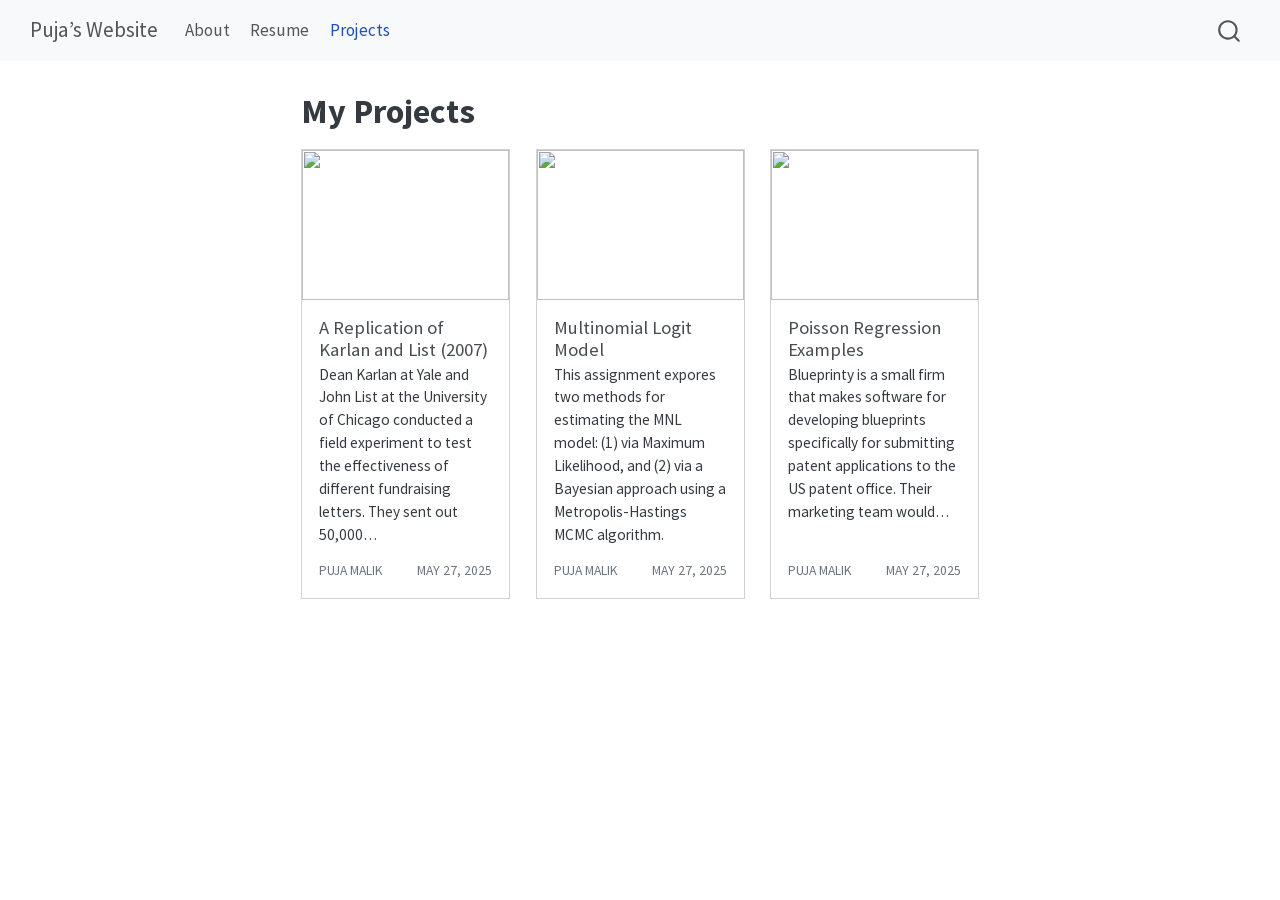
